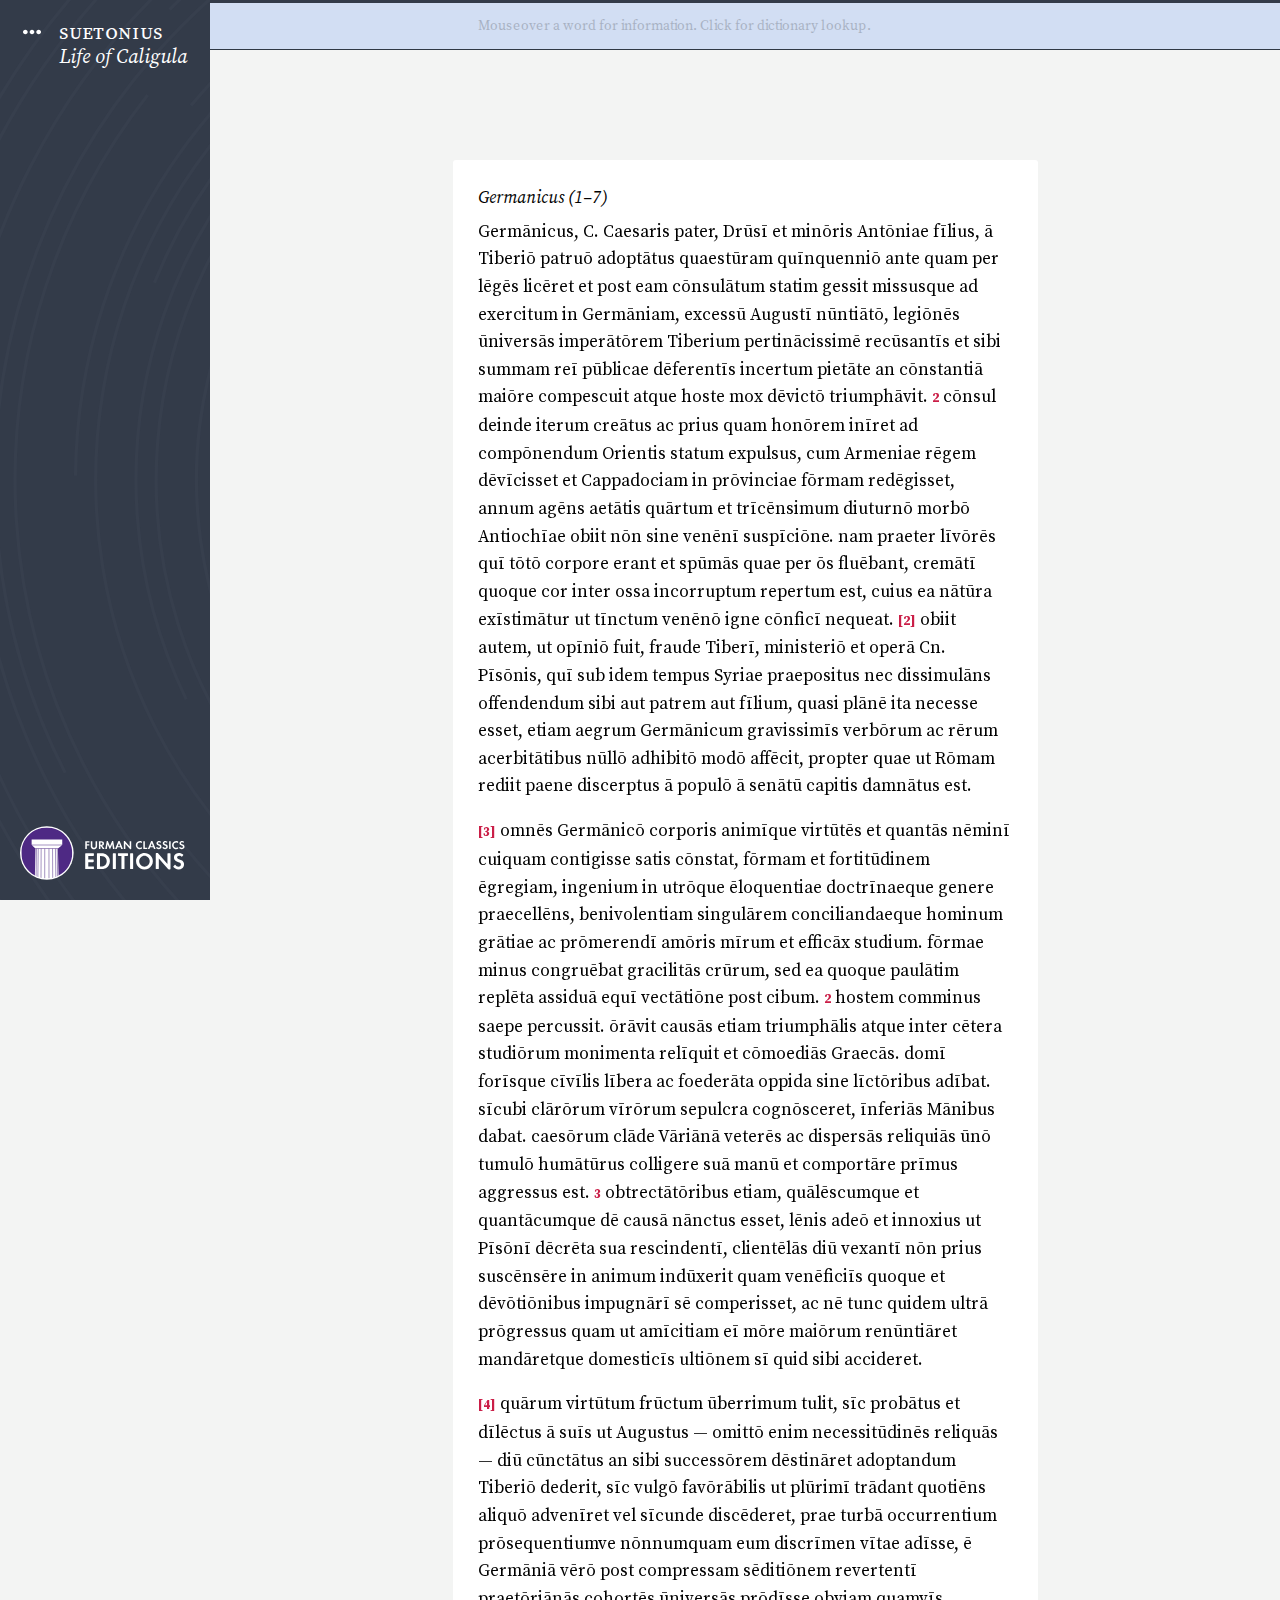
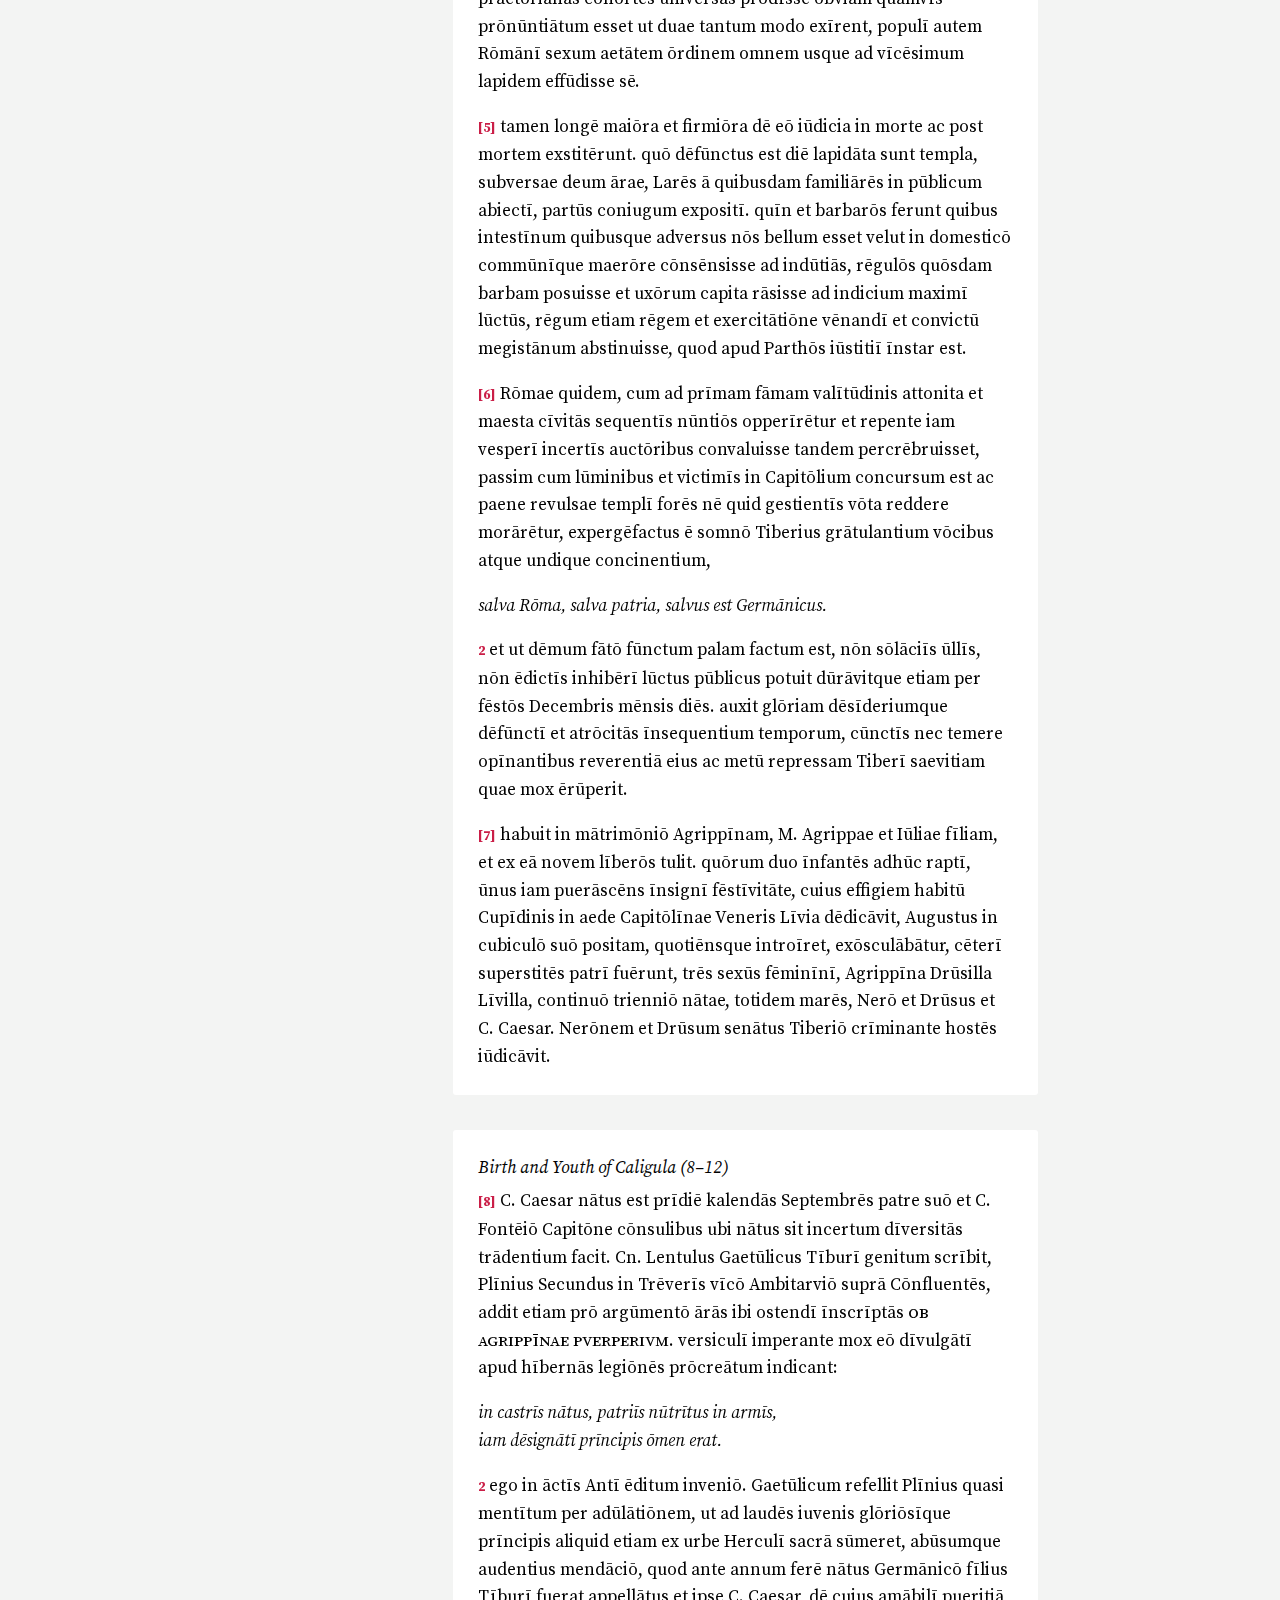
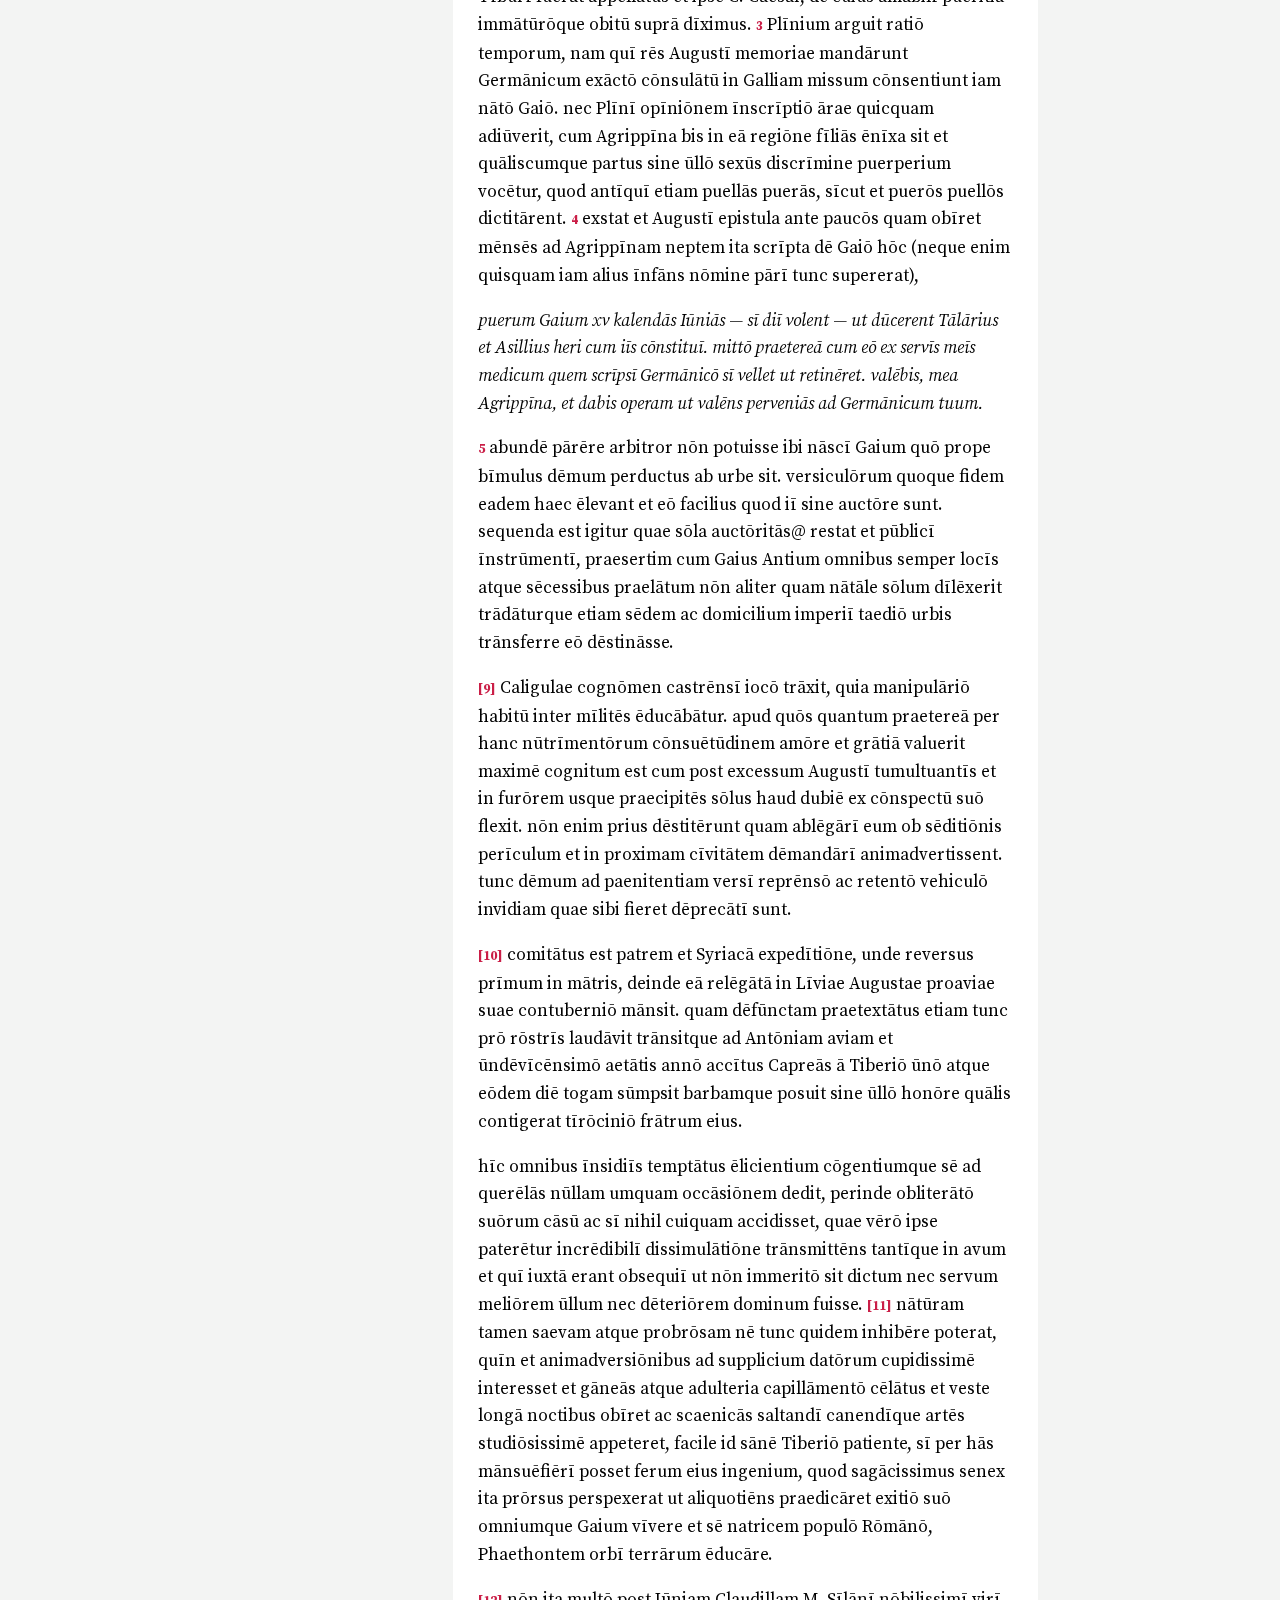
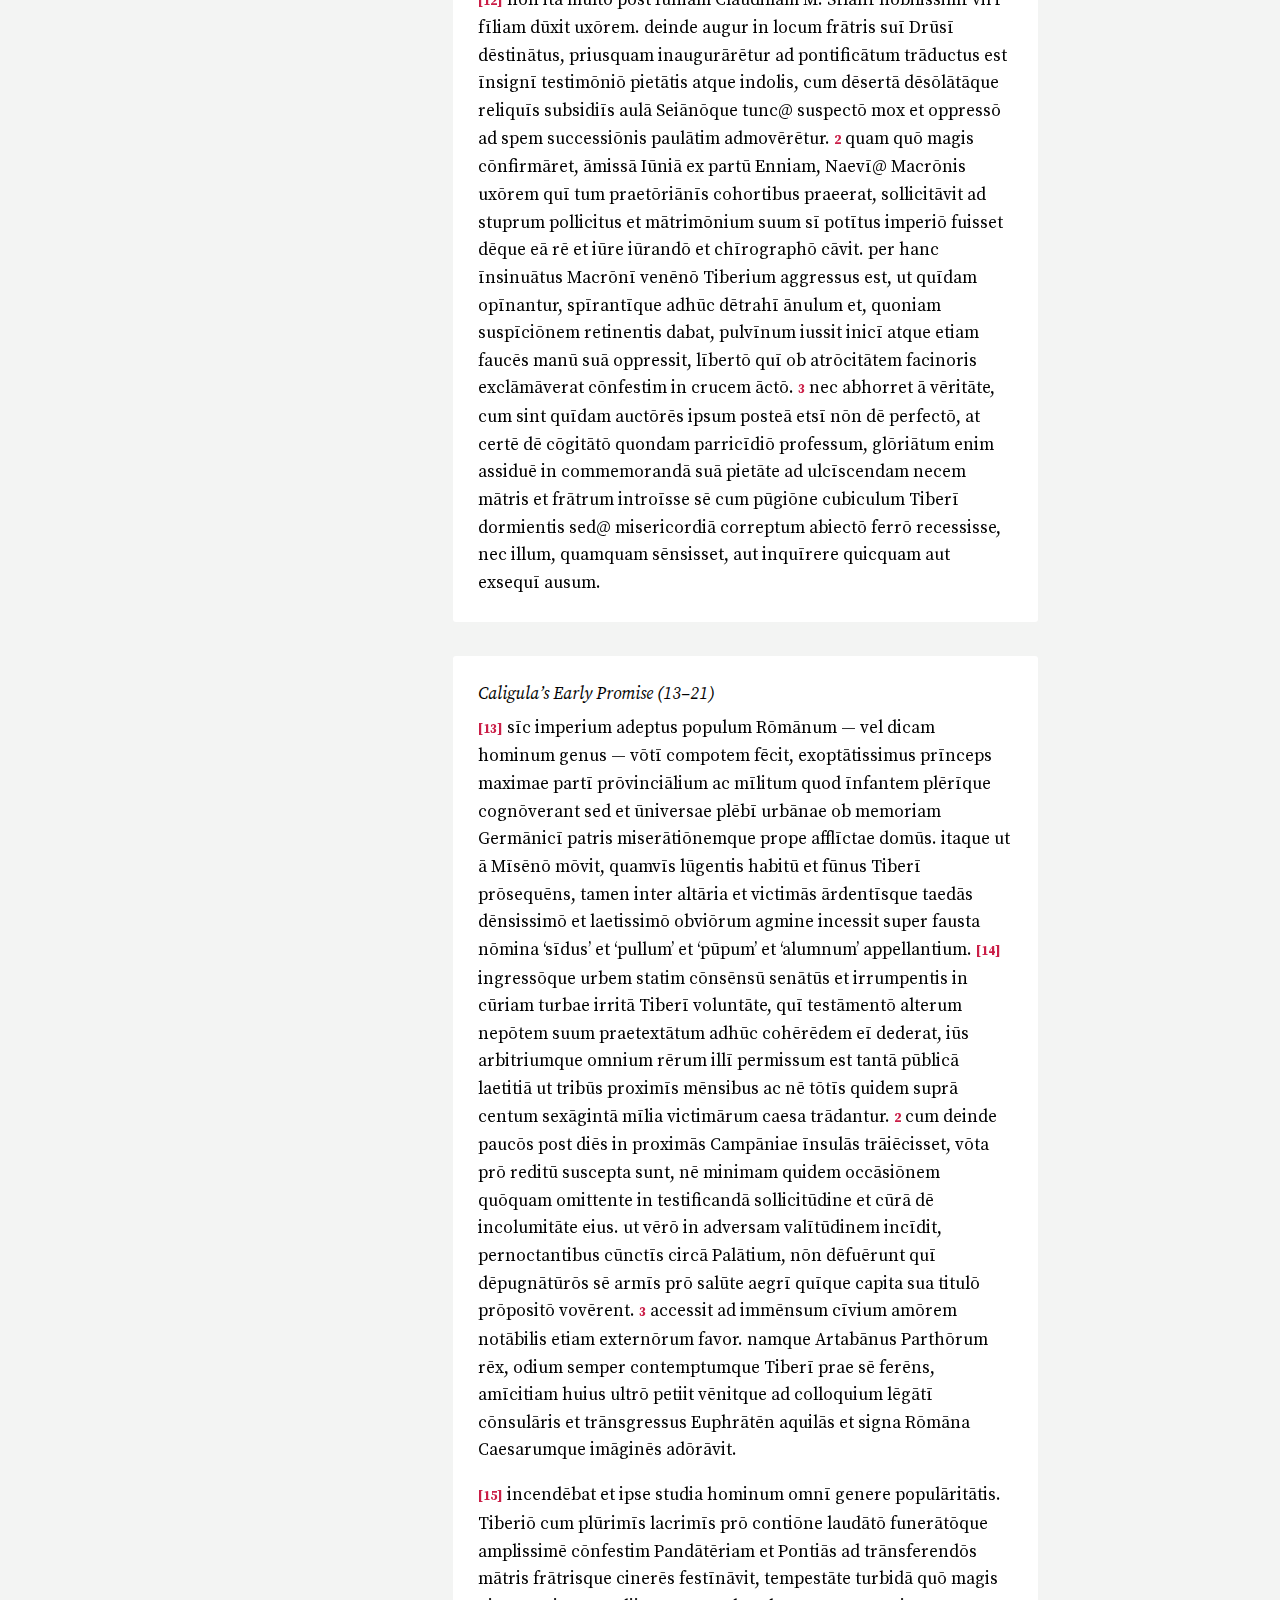
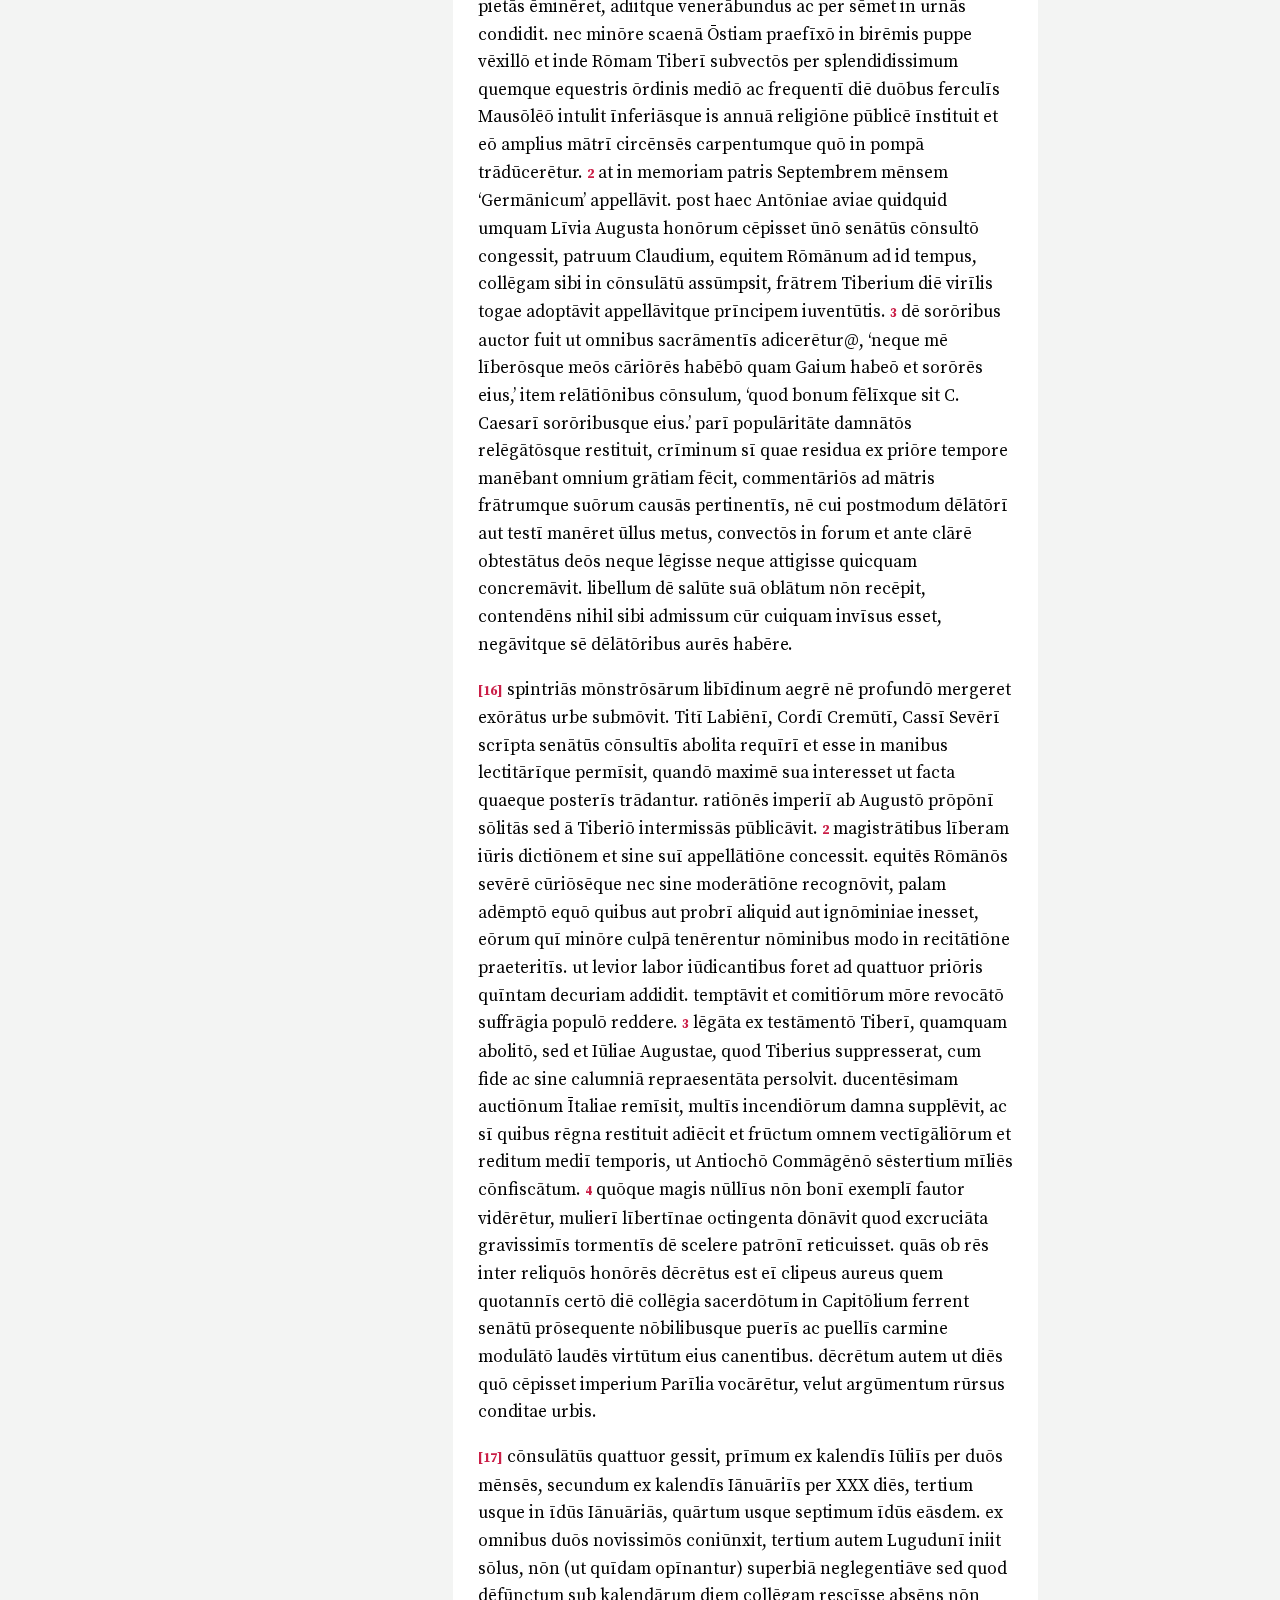
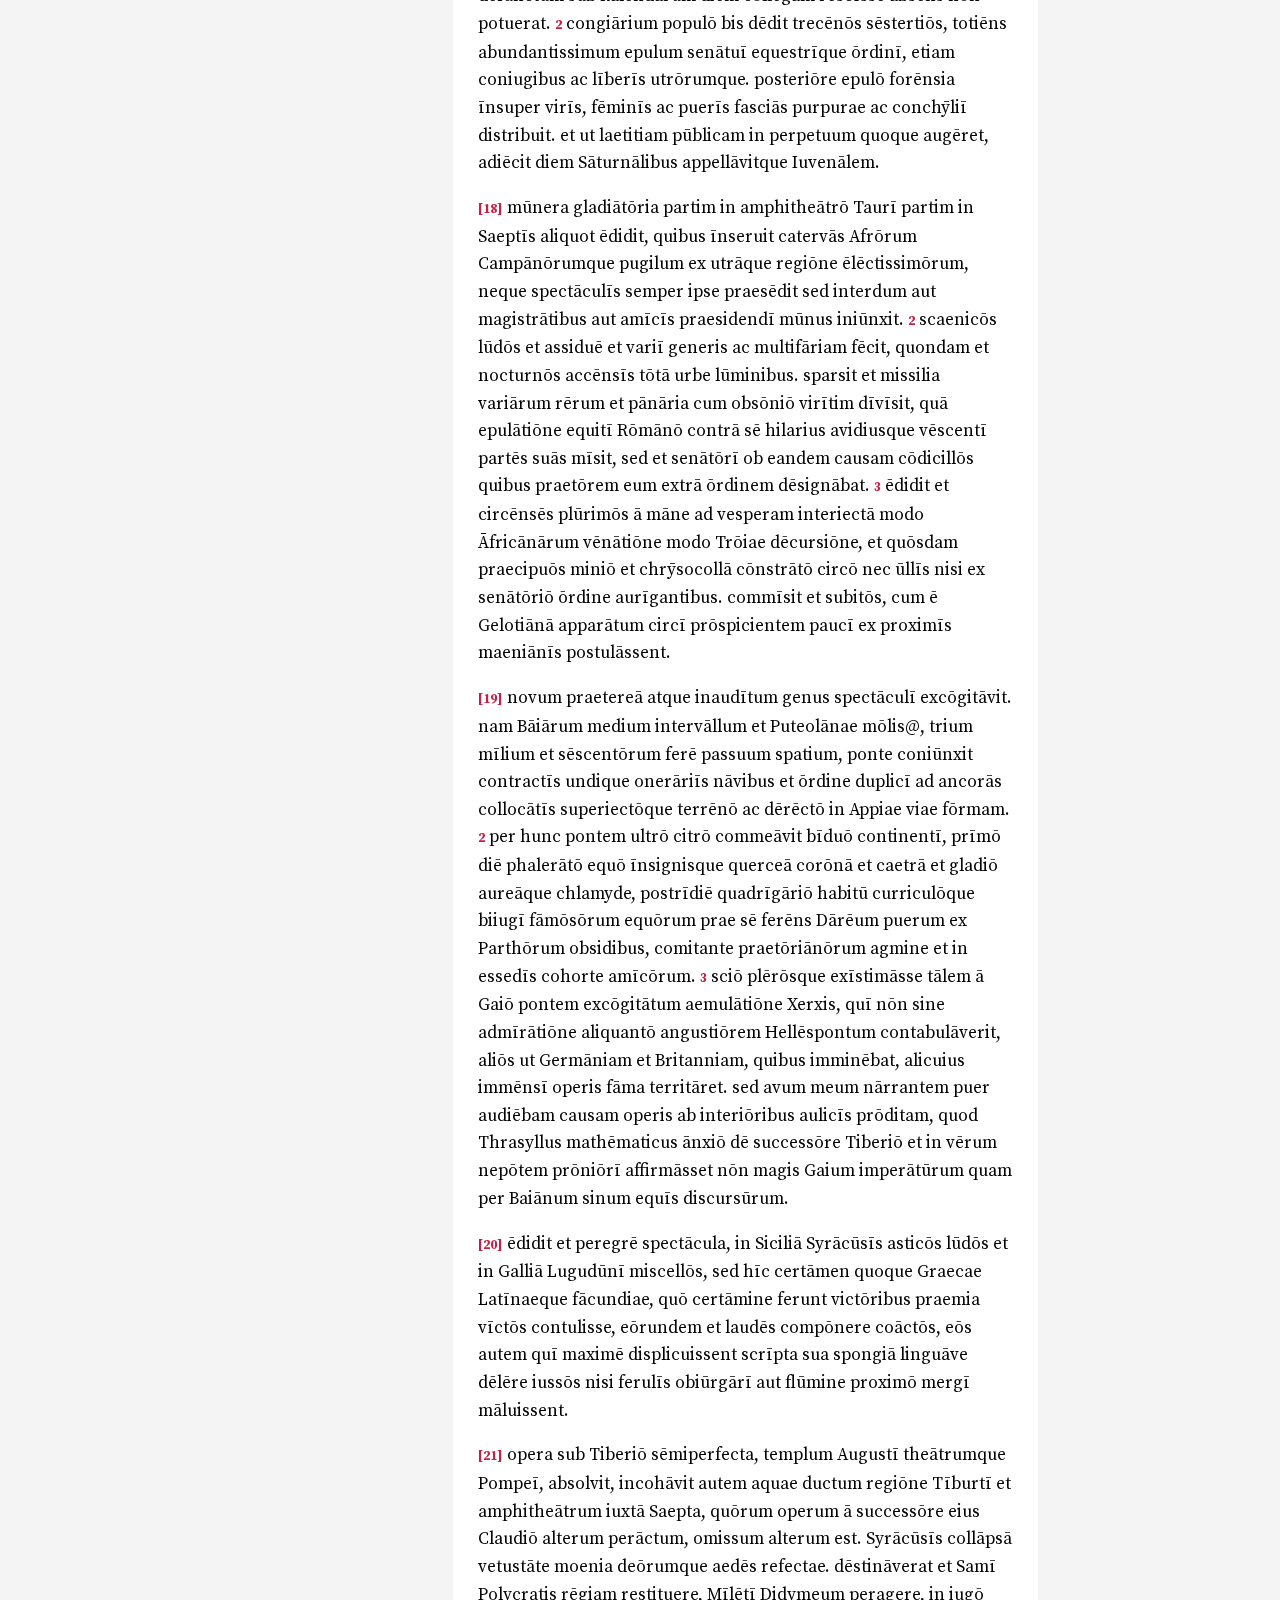
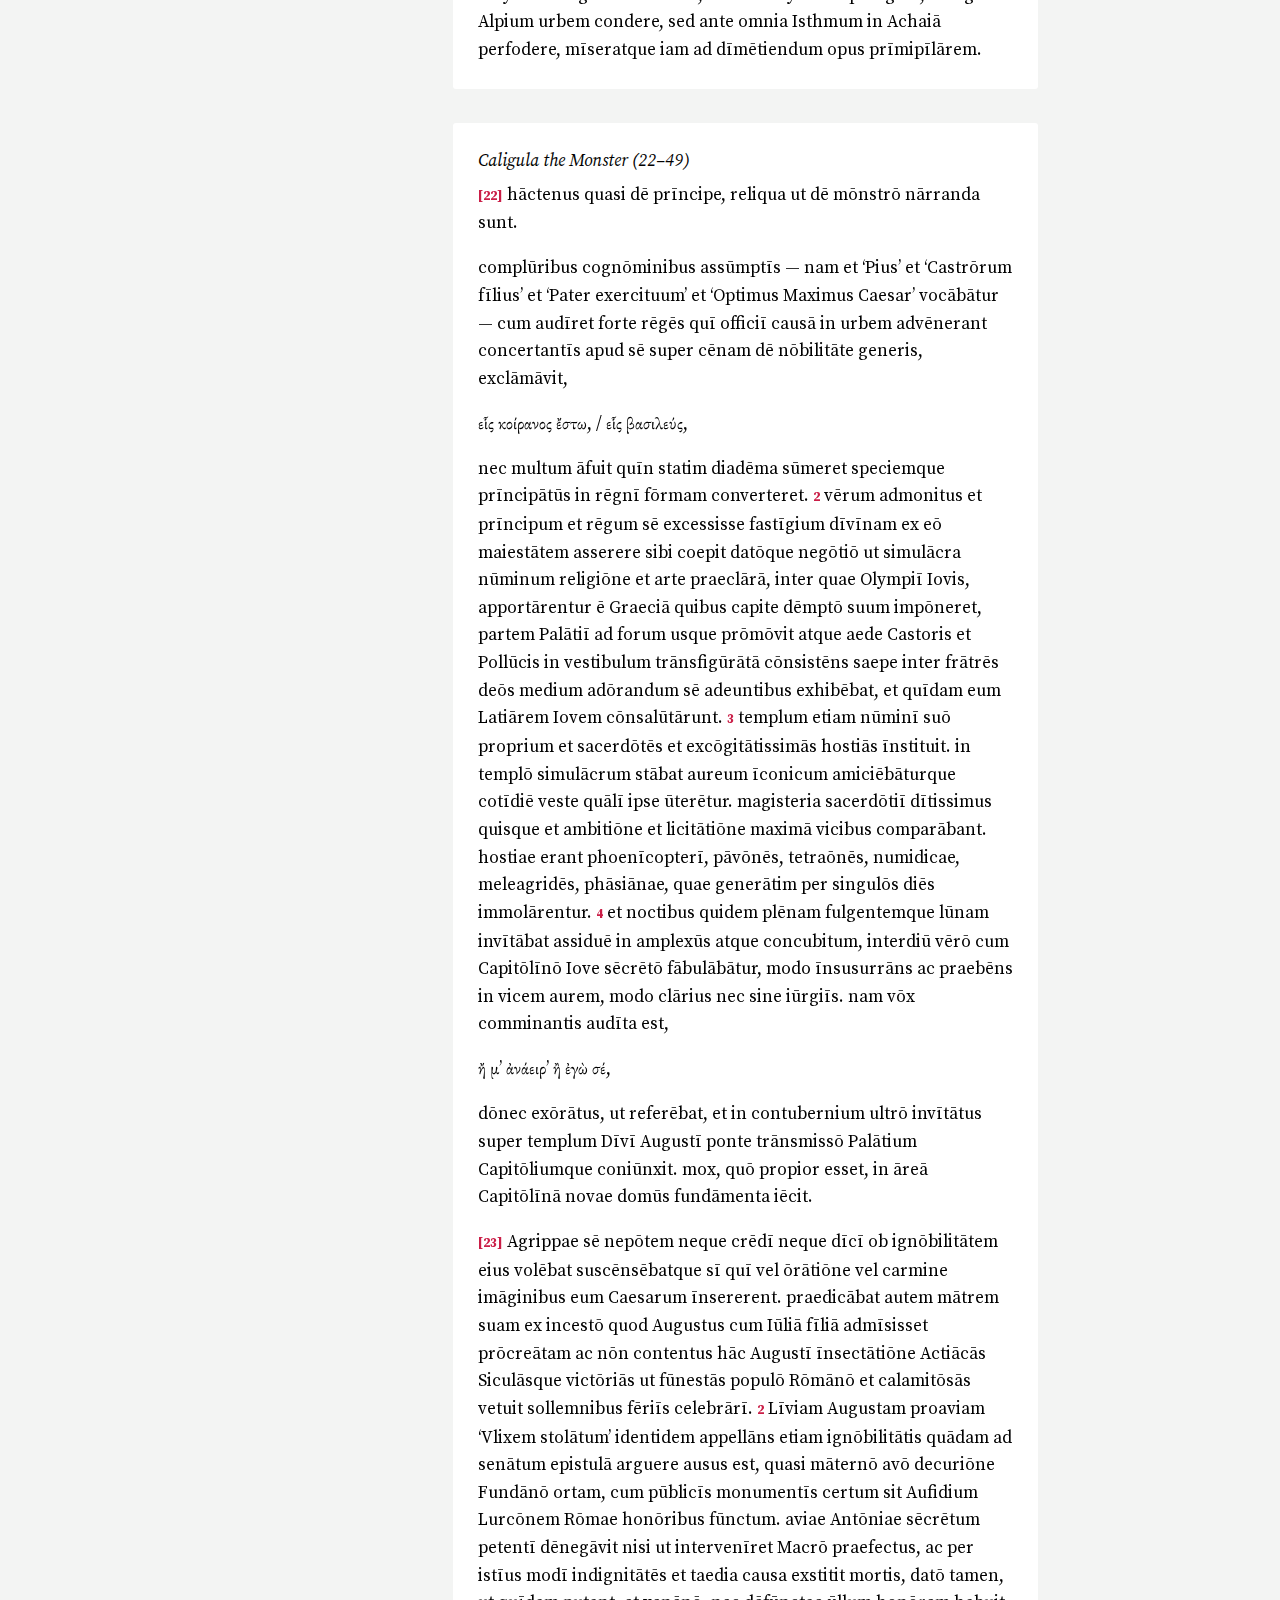
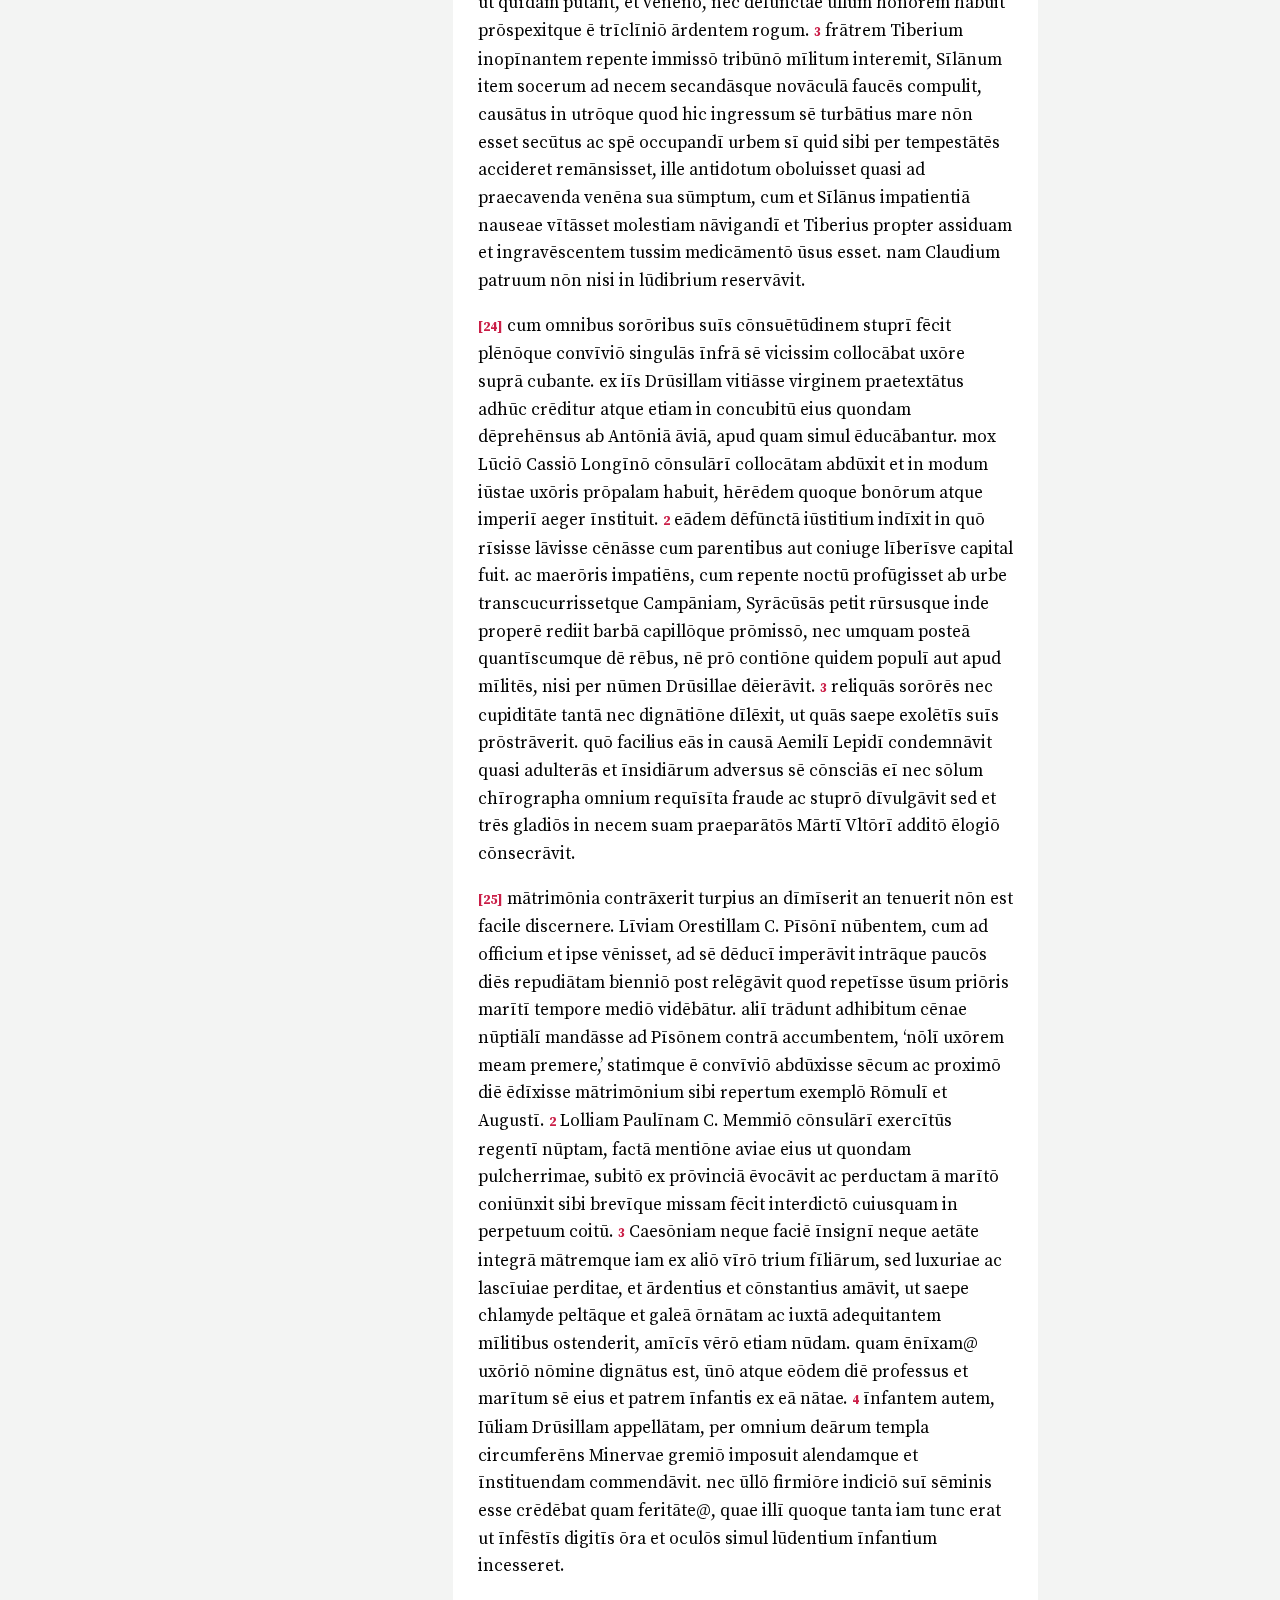
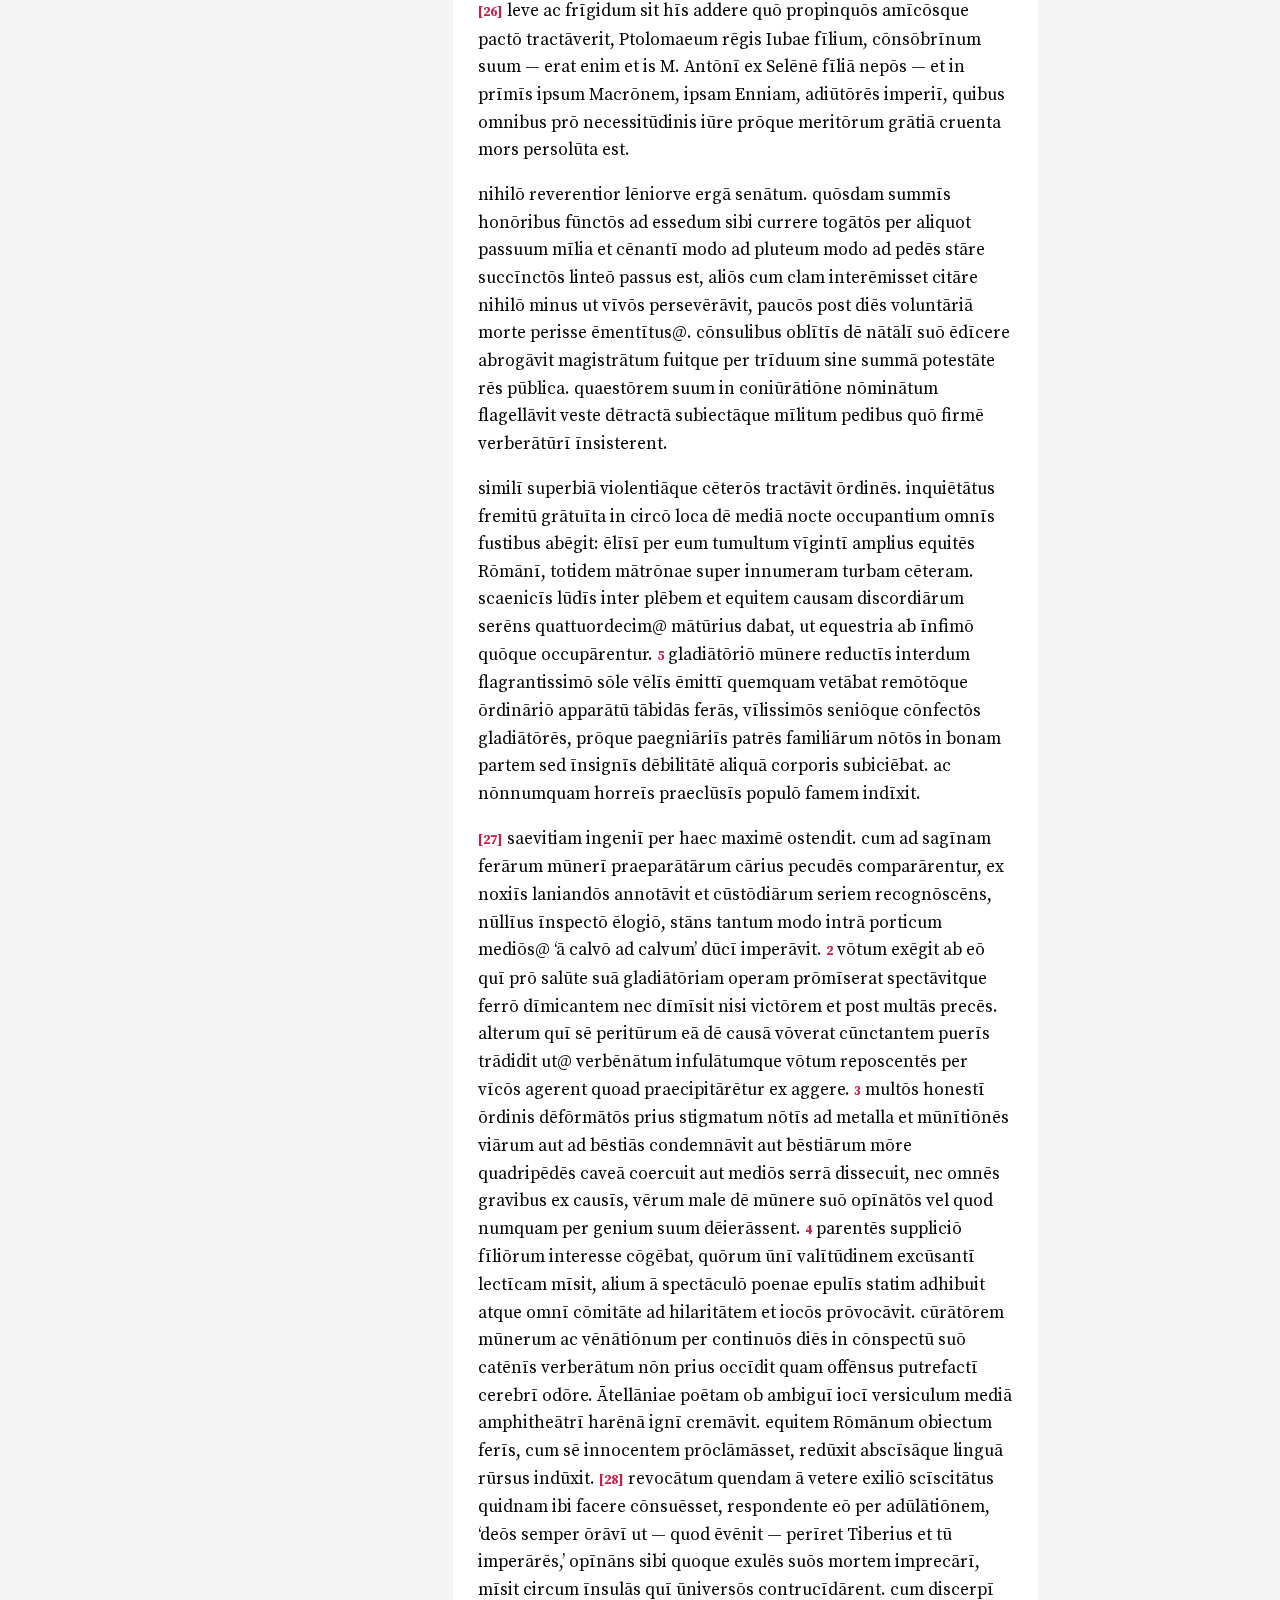
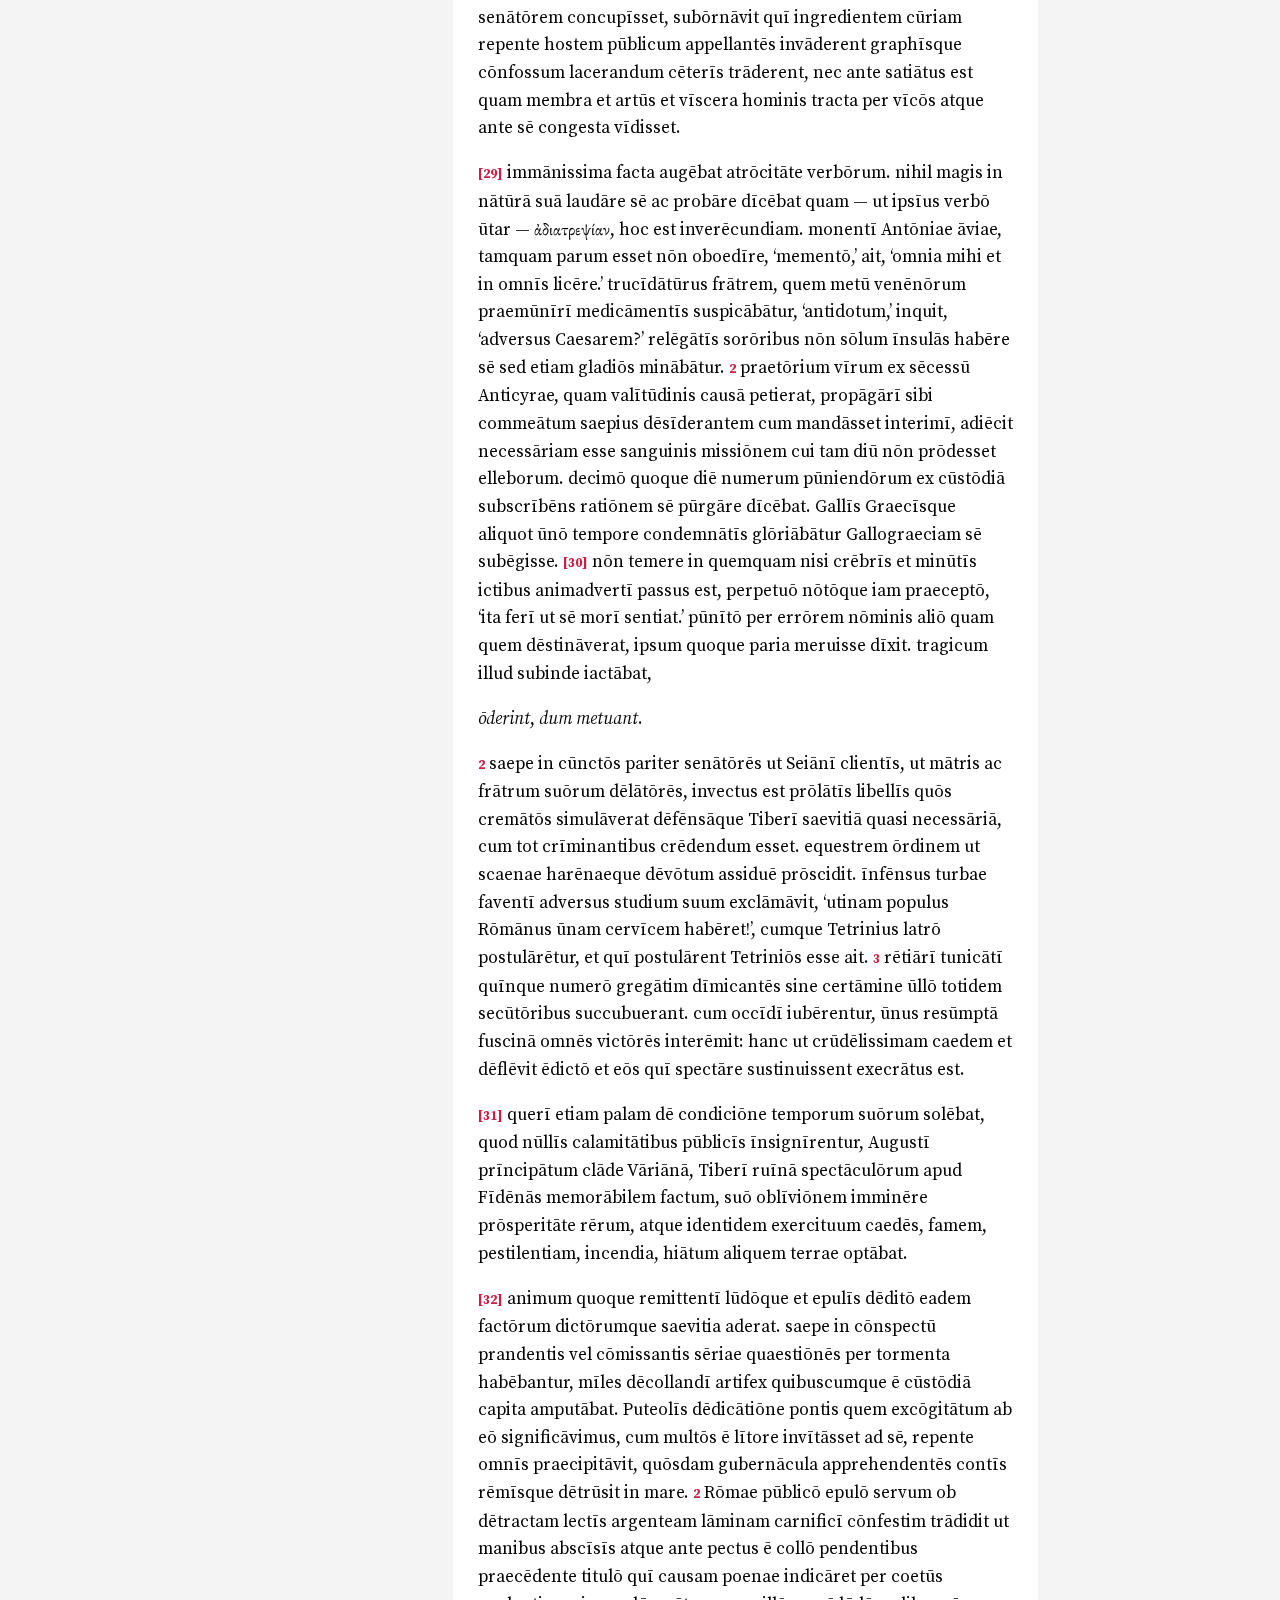
==== working.html @ d068e567 "First round edits to 56-60 complete." ====
<!DOCTYPE html>
<html lang="en">
<head>
	<meta charset="UTF-8">
	<meta name="viewport" content="width=device-width, initial-scale=1.0, shrink-to-fit=no">
	<link rel="stylesheet" href="styles.css">
	<link rel="apple-touch-icon" href="icons/favicon.ico">
	<link rel="icon" type="image/png" sizes="16x16" href="icons/favicon-16x16.png">
	<link rel="icon" type="image/png" sizes="32x32" href="icons/favicon-32x32.png">
	<link rel="apple-touch-icon" sizes="180x180" href="icons/apple-touch-icon.png">
	<title>Suetonius, CALIGULA</title>
</head>

<body>

	<header>
		<nav>
			<input type="checkbox" class="nav__toggle" id="contents_button">
			<label for="contents_button">
				<svg id="menu" style="enable-background:new 0 0 512 512;" version="1.1" viewBox="0 0 512 512" width="64px" xml:space="preserve" xmlns="http://www.w3.org/2000/svg" xmlns:xlink="http://www.w3.org/1999/xlink"><g><path d="M113.7,304C86.2,304,64,282.6,64,256c0-26.5,22.2-48,49.7-48c27.6,0,49.8,21.5,49.8,48C163.5,282.6,141.3,304,113.7,304z"/><path d="M256,304c-27.5,0-49.8-21.4-49.8-48c0-26.5,22.3-48,49.8-48c27.5,0,49.7,21.5,49.7,48C305.7,282.6,283.5,304,256,304z"/><path d="M398.2,304c-27.5,0-49.8-21.4-49.8-48c0-26.5,22.2-48,49.8-48c27.5,0,49.8,21.5,49.8,48C448,282.6,425.8,304,398.2,304z"/></g></svg>
				<svg id="close" style="enable-background:new 0 0 512 512;" version="1.1" viewBox="0 0 512 512" width="64px" xml:space="preserve" xmlns="http://www.w3.org/2000/svg" xmlns:xlink="http://www.w3.org/1999/xlink"><g><path d="M256,33C132.3,33,32,133.3,32,257c0,123.7,100.3,224,224,224c123.7,0,224-100.3,224-224C480,133.3,379.7,33,256,33z    M364.3,332.5c1.5,1.5,2.3,3.5,2.3,5.6c0,2.1-0.8,4.2-2.3,5.6l-21.6,21.7c-1.6,1.6-3.6,2.3-5.6,2.3c-2,0-4.1-0.8-5.6-2.3L256,289.8   l-75.4,75.7c-1.5,1.6-3.6,2.3-5.6,2.3c-2,0-4.1-0.8-5.6-2.3l-21.6-21.7c-1.5-1.5-2.3-3.5-2.3-5.6c0-2.1,0.8-4.2,2.3-5.6l75.7-76   l-75.9-75c-3.1-3.1-3.1-8.2,0-11.3l21.6-21.7c1.5-1.5,3.5-2.3,5.6-2.3c2.1,0,4.1,0.8,5.6,2.3l75.7,74.7l75.7-74.7   c1.5-1.5,3.5-2.3,5.6-2.3c2.1,0,4.1,0.8,5.6,2.3l21.6,21.7c3.1,3.1,3.1,8.2,0,11.3l-75.9,75L364.3,332.5z"/></g></svg>
			</label>
			<hgroup>
				<h1>Suetonius</h1>
				<h2><i>Life of Caligula</i></h2>
					<!-- <span style="color:#ffffff;font-size:13px;">Edited R. Childree</span> -->
			</hgroup>
			<ul class="nav__list">
				<li class="nav__item"><a href="#1" class="nav__link">1</a></li>
				<li class="nav__item"><a href="#2" class="nav__link">2</a></li>
				<li class="nav__item"><a href="#3" class="nav__link">3</a></li>
				<li class="nav__item"><a href="#4" class="nav__link">4</a></li>
				<li class="nav__item"><a href="#5" class="nav__link">5</a></li>
				<li class="nav__item"><a href="#6" class="nav__link">6</a></li>
				<li class="nav__item"><a href="#7" class="nav__link">7</a></li>
				<li class="nav__item"><a href="#8" class="nav__link">8</a></li>
				<li class="nav__item"><a href="#9" class="nav__link">9</a></li>
				<li class="nav__item"><a href="#10" class="nav__link">10</a></li>
				<li class="nav__item"><a href="#11" class="nav__link">11</a></li>
				<li class="nav__item"><a href="#12" class="nav__link">12</a></li>
				<li class="nav__item"><a href="#13" class="nav__link">13</a></li>
				<li class="nav__item"><a href="#14" class="nav__link">14</a></li>
				<li class="nav__item"><a href="#15" class="nav__link">15</a></li>
				<li class="nav__item"><a href="#16" class="nav__link">16</a></li>
				<li class="nav__item"><a href="#17" class="nav__link">17</a></li>
				<li class="nav__item"><a href="#18" class="nav__link">18</a></li>
				<li class="nav__item"><a href="#19" class="nav__link">19</a></li>
				<li class="nav__item"><a href="#20" class="nav__link">20</a></li>
				<li class="nav__item"><a href="#21" class="nav__link">21</a></li>
				<li class="nav__item"><a href="#22" class="nav__link">22</a></li>
				<li class="nav__item"><a href="#23" class="nav__link">23</a></li>
				<li class="nav__item"><a href="#24" class="nav__link">24</a></li>
				<li class="nav__item"><a href="#25" class="nav__link">25</a></li>
				<li class="nav__item"><a href="#26" class="nav__link">26</a></li>
				<li class="nav__item"><a href="#27" class="nav__link">27</a></li>
				<li class="nav__item"><a href="#28" class="nav__link">28</a></li>
				<li class="nav__item"><a href="#29" class="nav__link">29</a></li>
				<li class="nav__item"><a href="#30" class="nav__link">30</a></li>
				<li class="nav__item"><a href="#31" class="nav__link">31</a></li>
				<li class="nav__item"><a href="#32" class="nav__link">32</a></li>
				<li class="nav__item"><a href="#33" class="nav__link">33</a></li>
				<li class="nav__item"><a href="#34" class="nav__link">34</a></li>
				<li class="nav__item"><a href="#35" class="nav__link">35</a></li>
				<li class="nav__item"><a href="#36" class="nav__link">36</a></li>
				<li class="nav__item"><a href="#37" class="nav__link">37</a></li>
				<li class="nav__item"><a href="#38" class="nav__link">38</a></li>
				<li class="nav__item"><a href="#39" class="nav__link">39</a></li>
				<li class="nav__item"><a href="#40" class="nav__link">40</a></li>
				<li class="nav__item"><a href="#41" class="nav__link">41</a></li>
				<li class="nav__item"><a href="#42" class="nav__link">42</a></li>
				<li class="nav__item"><a href="#43" class="nav__link">43</a></li>
				<li class="nav__item"><a href="#44" class="nav__link">44</a></li>
				<li class="nav__item"><a href="#45" class="nav__link">45</a></li>
				<li class="nav__item"><a href="#46" class="nav__link">46</a></li>
				<li class="nav__item"><a href="#47" class="nav__link">47</a></li>
				<li class="nav__item"><a href="#48" class="nav__link">48</a></li>
				<li class="nav__item"><a href="#49" class="nav__link">49</a></li>
				<li class="nav__item"><a href="#50" class="nav__link">50</a></li>
				<li class="nav__item"><a href="#51" class="nav__link">51</a></li>
				<li class="nav__item"><a href="#52" class="nav__link">52</a></li>
				<li class="nav__item"><a href="#53" class="nav__link">53</a></li>
				<li class="nav__item"><a href="#54" class="nav__link">54</a></li>
				<li class="nav__item"><a href="#55" class="nav__link">55</a></li>
				<li class="nav__item"><a href="#56" class="nav__link">56</a></li>
				<li class="nav__item"><a href="#57" class="nav__link">57</a></li>
				<li class="nav__item"><a href="#58" class="nav__link">58</a></li>
				<li class="nav__item"><a href="#59" class="nav__link">59</a></li>
				<li class="nav__item"><a href="#60" class="nav__link">60</a></li>
			</ul>
		</nav>
	
		<object data="images/fu-cl-ed.svg" type="image/svg+xml" alt="Furman Classics Editions logo"></object>
	</header>

	<aside>
		<ul id="info">
			<li id="infobox">Mouseover a word for information. Click for dictionary lookup.</li>
		</ul>
	</aside>

<main id="main">
<section>
<h3>Germanicus (1–7)</h3>
<p>
	<span data-cite="1.1" data-lookup="Germanicus" data-dict="Germānicus –ī m." data-def="Germanicus (name)">Germānicus</span>,
	<span data-cite="1.1" data-lookup="Gaius" data-dict="Gaius –ī m." data-def="Gaius (name)">C</span>.
	<span data-cite="1.1" data-lookup="Caesar" data-dict="Caesar Caesaris m." data-def="Caesar (name)">Caesaris</span>
	<span data-cite="1.1" data-lookup="pater" data-dict="pater patris m." data-def="father; (in pl.) Patricians; Senators">pater</span>,
	<span data-cite="1.1" data-lookup="Drusus" data-dict="Drūsus –ī m." data-def="Drusus">Drūsī</span>
	<span data-cite="1.1" data-lookup="et" data-dict="et" data-def="and">et</span>
	<span data-cite="1.1" data-lookup="parvus" data-dict="parvus –a –um" data-def="small">minōris</span>
	<span data-cite="1.1" data-lookup="Antonia" data-dict="Antōnia –ae f." data-def="Antonia">Antōniae</span>
	<span data-cite="1.1" data-lookup="filius" data-dict="fīlius –ī m." data-def="son">fīlius</span>,
	<span data-cite="1.1" data-lookup="ab" data-dict="ā ab abs" data-def="from, by">ā</span>
	<span data-cite="1.1" data-lookup="Tiberius" data-dict="Tiberius –(i)ī m." data-def="Tiberius">Tiberiō</span>
	<span data-cite="1.1" data-lookup="patruus" data-dict="patruus –ī m." data-def="uncle">patruō</span>
	<span data-cite="1.1" data-lookup="adopto" data-dict="adoptō –āre" data-def="to take by choice, adopt">adoptātus</span>
	<span data-cite="1.1" data-lookup="quaestura" data-dict="quaestūra –ae f." data-def="quaestorship">quaestūram</span>
	<span data-cite="1.1" data-lookup="quinquennium" data-dict="quinquennium –(i)ī n." data-def="a period of five years">quīnquenniō</span>
	<span data-cite="1.1" data-lookup="ante" data-dict="ante" data-def="before, in front of (adv. and prep. + acc.)">ante</span>
	<span data-cite="1.1" data-lookup="quam" data-dict="quam" data-def="than; as, how">quam</span>
	<span data-cite="1.1" data-lookup="per" data-dict="per" data-def="through">per</span>
	<span data-cite="1.1" data-lookup="lex" data-dict="lēx lēgis f." data-def="law">lēgēs</span>
	<span data-cite="1.1" data-lookup="licet" data-dict="licet licēre licuit/licitum est" data-def="it is permitted; (+ subj.) although">licēret</span>
	<span data-cite="1.1" data-lookup="et" data-dict="et" data-def="and">et</span>
	<span data-cite="1.1" data-lookup="post" data-dict="post" data-def="after (adv. and prep. + acc.)">post</span>
	<span data-cite="1.1" data-lookup="is" data-dict="is ea id" data-def="he, she it; that">eam</span>
	<span data-cite="1.1" data-lookup="consulatus" data-dict="cōnsulātus cōnsulātūs m." data-def="consulship">cōnsulātum</span>
	<span data-cite="1.1" data-lookup="statim" data-dict="statim" data-def="immediately">statim</span>
	<span data-cite="1.1" data-lookup="gero" data-dict="gerō gerere gessī gestus" data-def="to bear, manage">gessit</span>
	<span data-cite="1.1" data-lookup="mitto" data-dict="mittō mittere mīsī missus" data-def="to send; release, let go">missusque</span>
	<span data-cite="1.1" data-lookup="ad" data-dict="ad" data-def="to, up to, towards">ad</span>
	<span data-cite="1.1" data-lookup="exercitus" data-dict="exercitus exercitūs m." data-def="army">exercitum</span>
	<span data-cite="1.1" data-lookup="in" data-dict="in" data-def="in, on">in</span>
	<span data-cite="1.1" data-lookup="Germania" data-dict="Germānia –ae f." data-def="Germany">Germāniam</span>,
	<span data-cite="1.1" data-lookup="excessus" data-dict="excessus –ūs m." data-def="departure; death">excessū</span>
	<span data-cite="1.1" data-lookup="Augustus" data-dict="Augustus –ī m." data-def="Augustus">Augustī</span>
	<span data-cite="1.1" data-lookup="nuntio" data-dict="nūntiō nuntiāre nuntiāvī nuntiātus" data-def="to announce">nūntiātō</span>,
	<span data-cite="1.1" data-lookup="legio" data-dict="legiō legiōnis f." data-def="legion">legiōnēs</span>
	<span data-cite="1.1" data-lookup="universus" data-dict="ūniversus –a –um" data-def="entire, all">ūniversās</span>
	<span data-cite="1.1" data-lookup="imperator" data-dict="imperātor imperātōris m." data-def="commander">imperātōrem</span>
	<span data-cite="1.1" data-lookup="Tiberius" data-dict="Tiberius –(i)ī m." data-def="Tiberius">Tiberium</span>
	<span data-cite="1.1" data-lookup="pertinax" data-dict="pertināx –ācis" data-def="persevering, stubborn">pertinācissimē</span>
	<span data-cite="1.1" data-lookup="recuso" data-dict="recūsō recūsāre recūsāvī recūsātus" data-def="to refuse">recūsantīs</span>
	<span data-cite="1.1" data-lookup="et" data-dict="et" data-def="and">et</span>
	<span data-cite="1.1" data-lookup="sui" data-dict="— suī sibi sē sē" data-def="himself, herself, itself (reflexive)">sibi</span>
	<span data-cite="1.1" data-lookup="summa" data-dict="summa –ae f." data-def="peak, sum">summam</span>
	<span data-cite="1.1" data-lookup="res" data-dict="rēs reī f." data-def="matter, affair, thing">reī</span>
	<span data-cite="1.1" data-lookup="publicus" data-dict="pūblicus –a –um" data-def="public, belonging to the people">pūblicae</span>
	<span data-cite="1.1" data-lookup="defero" data-dict="dēferō dēferre dētulī dēlātus" data-def="to carry away; report, confer">dēferentīs</span>
	<span data-cite="1.1" data-lookup="incertum" data-dict="incertum –ī n." data-def="an uncertainty">incertum</span>
	<span data-cite="1.1" data-lookup="pietas" data-dict="pietās pietātis f." data-def="devotion">pietāte</span>
	<span data-cite="1.1" data-lookup="an" data-dict="an" data-def="or, whether, if">an</span>
	<span data-cite="1.1" data-lookup="constantia" data-dict="cōnstantia –ae f." data-def="firmness, perseverance">cōnstantiā</span>
	<span data-cite="1.1" data-lookup="magnus" data-dict="māgnus –a –um" data-def="great">maiōre</span>
	<span data-cite="1.1" data-lookup="compesco" data-dict="compescō –pescere –pescuī —" data-def="to restrain, hold back">compescuit</span>
	<span data-cite="1.1" data-lookup="atque" data-dict="atque or ac" data-def="and, also">atque</span>
	<span data-cite="1.1" data-lookup="hostis" data-dict="hostis hostis m." data-def="(public) enemy">hoste</span>
	<span data-cite="1.1" data-lookup="mox" data-dict="mox" data-def="soon; then">mox</span>
	<span data-cite="1.1" data-lookup="devinco" data-dict="dēvincō –ere –vīcī –victus" data-def="to conquer completely">dēvictō</span>
	<span data-cite="1.1" data-lookup="triumpho" data-dict="triumphō triumphāre triumphāvī triumphātus" data-def="to triumph">triumphāvit</span>.
<b>2</b>
	<span data-cite="1.2" data-lookup="consul" data-dict="cōnsul cōnsulis m." data-def="consul">cōnsul</span>
	<span data-cite="1.2" data-lookup="deinde" data-dict="deinde or dein" data-def="then, next">deinde</span>
	<span data-cite="1.2" data-lookup="iterum" data-dict="iterum" data-def="again">iterum</span>
	<span data-cite="1.2" data-lookup="creo" data-dict="creō creāre creāvī creātus" data-def="to create, produce">creātus</span>
	<span data-cite="1.2" data-lookup="atque" data-dict="atque or ac" data-def="and, also">ac</span>
	<span data-cite="1.2" data-lookup="priusquam" data-dict="priusquam" data-def="before">prius</span>
	<span data-cite="1.2" data-lookup="$" data-dict="$" data-def="$">quam</span>
	<span data-cite="1.2" data-lookup="honor" data-dict="honor or honos honōris m." data-def="honor; office">honōrem</span>
	<span data-cite="1.2" data-lookup="ineo" data-dict="ineō inīre iniī/inīvī initus" data-def="to enter">inīret</span>
	<span data-cite="1.2" data-lookup="ad" data-dict="ad" data-def="to, up to, towards">ad</span>
	<span data-cite="1.2" data-lookup="compono" data-dict="compōnō compōnere composuī compōsitus" data-def="to build, arrange, bury, calm down">compōnendum</span>
	<span data-cite="1.2" data-lookup="Oriens" data-dict="Oriēns –entis m." data-def="the east; the rising sun">Orientis</span>
	<span data-cite="1.2" data-lookup="status" data-dict="status statūs m." data-def="position">statum</span>
	<span data-cite="1.2" data-lookup="expello" data-dict="expellō expellere expulī expulsus" data-def="to propel, drive out, expel">expulsus</span>,
	<span data-cite="1.2" data-lookup="cum" data-dict="cum" data-def="when; since; although">cum</span>
	<span data-cite="1.2" data-lookup="Armenia" data-dict="Armenia –ae" data-def="Armenia, a country of Asia">Armeniae</span>
	<span data-cite="1.2" data-lookup="rex" data-dict="rēx rēgis m." data-def="king">rēgem</span>
	<span data-cite="1.2" data-lookup="devinco" data-dict="dēvincō –ere –vīcī –victus" data-def="to conquer completely">dēvīcisset</span>
	<span data-cite="1.2" data-lookup="$" data-dict="$" data-def="$">et</span>
	<span data-cite="1.2" data-lookup="Cappadocia" data-dict="Cappadocia –ae f." data-def="Cappadocia">Cappadociam</span>
	<span data-cite="1.2" data-lookup="in" data-dict="in" data-def="in, on">in</span>
	<span data-cite="1.2" data-lookup="provincia" data-dict="prōvincia –ae f." data-def="province">prōvinciae</span>
	<span data-cite="1.2" data-lookup="forma" data-dict="fōrma –ae f." data-def="shape; beauty">fōrmam</span>
	<span data-cite="1.2" data-lookup="redigo" data-dict="redigō redigere redēgī redāctum" data-def="to drive back">redēgisset</span>,
	<span data-cite="1.2" data-lookup="annus" data-dict="annus –ī m." data-def="year">annum</span>
	<span data-cite="1.2" data-lookup="ago" data-dict="agō agere ēgī āctus" data-def="to drive, do, act, concern oneself with">agēns</span>
	<span data-cite="1.2" data-lookup="aetas" data-dict="aetās aetātis f." data-def="age">aetātis</span>
	<span data-cite="1.2" data-lookup="quattuor" data-dict="quattuor; quārtus –a –um" data-def="4; 4th">quārtum</span>
	<span data-cite="1.2" data-lookup="et" data-dict="et" data-def="and">et</span>
	<span data-cite="1.2" data-lookup="triginta" data-dict="trīgintā; trīcēsimus or trīcēnsimus –a –um" data-def="30; 30th">trīcēnsimum</span>
	<span data-cite="1.2" data-lookup="diuturnus" data-dict="diūturnus –a –um" data-def="long–lasting">diuturnō</span>
	<span data-cite="1.2" data-lookup="morbus" data-dict="morbus –ī m." data-def="sickness, disease">morbō</span>
	<span data-cite="1.2" data-lookup="Antiochia" data-dict="Antiochīa –ae f." data-def="Antioch (place)">Antiochīae</span>
	<span data-cite="1.2" data-lookup="obeo" data-dict="obeō obīre obiī/obīvī obitum" data-def="to go to, visit, survey">obiit</span>
	<span data-cite="1.2" data-lookup="non" data-dict="nōn" data-def="not">nōn</span>
	<span data-cite="1.2" data-lookup="sine" data-dict="sine" data-def="without (+ abl.)">sine</span>
	<span data-cite="1.2" data-lookup="venenum" data-dict="venēnum venēnī n." data-def="poison">venēnī</span>
	<span data-cite="1.2" data-lookup="suspicio" data-dict="suspīciō suspiciōnis f." data-def="mistrust">suspīciōne</span>.
	<span data-cite="1.2" data-lookup="nam" data-dict="nam" data-def="for">nam</span>
	<span data-cite="1.2" data-lookup="praeter" data-dict="praeter" data-def="so as to pass by, past; beyond; except">praeter</span>
	<span data-cite="1.2" data-lookup="livor" data-dict="līvor –ōris m." data-def="bruising; envy">līvōrēs</span>
	<span data-cite="1.2" data-lookup="qui" data-dict="quī quae quod" data-def="who, which">quī</span>
	<span data-cite="1.2" data-lookup="totus" data-dict="tōtus –a –um" data-def="whole">tōtō</span>
	<span data-cite="1.2" data-lookup="corpus" data-dict="corpus corporis n." data-def="body">corpore</span>
	<span data-cite="1.2" data-lookup="sum" data-dict="sum esse fuī futūrus" data-def="to be">erant</span>
	<span data-cite="1.2" data-lookup="et" data-dict="et" data-def="and">et</span>
	<span data-cite="1.2" data-lookup="spuma" data-dict="spūma –ae f." data-def="froth">spūmās</span>
	<span data-cite="1.2" data-lookup="qui" data-dict="quī quae quod" data-def="who, which">quae</span>
	<span data-cite="1.2" data-lookup="per" data-dict="per" data-def="through">per</span>
	<span data-cite="1.2" data-lookup="os" data-dict="ōs ōris n." data-def="mouth, face">ōs</span>
	<span data-cite="1.2" data-lookup="fluo" data-dict="fluō fluere flūxī fluxus" data-def="to flow">fluēbant</span>,
	<span data-cite="1.2" data-lookup="cremo" data-dict="cremō cremāre cremāvī cremātus" data-def="to burn">cremātī</span>
	<span data-cite="1.2" data-lookup="quoque" data-dict="quoque" data-def="also">quoque</span>
	<span data-cite="1.2" data-lookup="cor" data-dict="cor cordis n." data-def="heart">cor</span>
	<span data-cite="1.2" data-lookup="inter" data-dict="inter" data-def="between, among; during">inter</span>
	<span data-cite="1.2" data-lookup="os" data-dict="os ossis n." data-def="bone">ossa</span>
	<span data-cite="1.2" data-lookup="incorruptus" data-dict="incorruptus –a –um" data-def="unspoiled, uninjured">incorruptum</span>
	<span data-cite="1.2" data-lookup="reperio" data-dict="reperiō reperīre repperī repertus" data-def="to find out">repertum</span>
	<span data-cite="1.2" data-lookup="sum" data-dict="sum esse fuī futūrus" data-def="to be">est</span>,
	<span data-cite="1.2" data-lookup="qui" data-dict="quī quae quod" data-def="who, which">cuius</span>
	<span data-cite="1.2" data-lookup="is" data-dict="is ea id" data-def="he, she it; that">ea</span>
	<span data-cite="1.2" data-lookup="natura" data-dict="nātūra –ae f." data-def="nature">nātūra</span>
	<span data-cite="1.2" data-lookup="existimo" data-dict="exīstimō exīstimāre exīstimāvī exīstimātus" data-def="to think, believe">exīstimātur</span>
	<span data-cite="1.2" data-lookup="ut" data-dict="ut (utī)" data-def="so that; as, when; that">ut</span>
	<span data-cite="1.2" data-lookup="tingo" data-dict="tingō tingere tinxī tinctum" data-def="to wet, moisten; dye, color">tīnctum</span>
	<span data-cite="1.2" data-lookup="venenum" data-dict="venēnum venēnī n." data-def="poison">venēnō</span>
	<span data-cite="1.2" data-lookup="ignis" data-dict="ignis ignis m." data-def="fire">igne</span>
	<span data-cite="1.2" data-lookup="conficio" data-dict="cōnficiō cōnficere cōnfēcī cōnfectus" data-def="to complete; destroy">cōnficī</span>
	<span data-cite="1.2" data-lookup="nequeo" data-dict="nequeō nequīre nequiī/nequīvī nequitum" data-def="to be unable">nequeat</span>.
<b id="2">[2]</b>
	<span data-cite="2.1" data-lookup="obeo" data-dict="obeō obīre obiī/obīvī obitum" data-def="to go to, visit, survey">obiit</span>
	<span data-cite="2.1" data-lookup="autem" data-dict="autem" data-def="however; moreover">autem</span>,
	<span data-cite="2.1" data-lookup="ut" data-dict="ut (utī)" data-def="so that; as, when; that">ut</span>
	<span data-cite="2.1" data-lookup="opinio" data-dict="opīniō opīniōnis f." data-def="opinion">opīniō</span>
	<span data-cite="2.1" data-lookup="sum" data-dict="sum esse fuī futūrus" data-def="to be">fuit</span>,
	<span data-cite="2.1" data-lookup="fraus" data-dict="fraus fraudis f." data-def="fraud">fraude</span>
	<span data-cite="2.1" data-lookup="Tiberius" data-dict="Tiberius –(i)ī m." data-def="Tiberius">Tiberī</span>,
	<span data-cite="2.1" data-lookup="ministerium" data-dict="ministerium –ī n." data-def="service, ministry">ministeriō</span>
	<span data-cite="2.1" data-lookup="et" data-dict="et" data-def="and">et</span>
	<span data-cite="2.1" data-lookup="opera" data-dict="opera –ae f." data-def="work">operā</span>
	<span data-cite="2.1" data-lookup="Cn" data-dict="Cn. = Gnaeus –ī m." data-def="abbrevation for the praenomen Gnaeus (Cnaeus)">Cn</span>.
	<span data-cite="2.1" data-lookup="Piso" data-dict="Pīsō –onis m." data-def="Piso">Pīsōnis</span>,
	<span data-cite="2.1" data-lookup="qui" data-dict="quī quae quod" data-def="who, which">quī</span>
	<span data-cite="2.1" data-lookup="sub" data-dict="sub" data-def="under">sub</span>
	<span data-cite="2.1" data-lookup="idem" data-dict="īdem eadem idem" data-def="same">idem</span>
	<span data-cite="2.1" data-lookup="tempus" data-dict="tempus temporis n." data-def="time">tempus</span>
	<span data-cite="2.1" data-lookup="Syria" data-dict="Syria –ae f." data-def="Syria">Syriae</span>
	<span data-cite="2.1" data-lookup="praepono" data-dict="praepōnō praepōnere praeposuī praepositus" data-def="to place before, put in charge of">praepositus</span>
	<span data-cite="2.1" data-lookup="nec" data-dict="nec" data-def="and not">nec</span>
	<span data-cite="2.1" data-lookup="dissimulo" data-dict="dissimulō dissimulāre dissimulāvī dissimulātus" data-def="to conceal, dissemble">dissimulāns</span>
	<span data-cite="2.1" data-lookup="offendo" data-dict="offendō offendere offendī offēnsus" data-def="to strike, knock against">offendendum</span>
	<span data-cite="2.1" data-lookup="sui" data-dict="— suī sibi sē sē" data-def="himself, herself, itself (reflexive)">sibi</span>
	<span data-cite="2.1" data-lookup="aut" data-dict="aut; aut…aut" data-def="or, either...or">aut</span>
	<span data-cite="2.1" data-lookup="pater" data-dict="pater patris m." data-def="father; (in pl.) Patricians; Senators">patrem</span>
	<span data-cite="2.1" data-lookup="aut" data-dict="aut; aut…aut" data-def="or, either...or">aut</span>
	<span data-cite="2.1" data-lookup="filius" data-dict="fīlius –ī m." data-def="son">fīlium</span>,
	<span data-cite="2.1" data-lookup="quasi" data-dict="quasi" data-def="as if">quasi</span>
	<span data-cite="2.1" data-lookup="plane" data-dict="plānē" data-def="clearly">plānē</span>
	<span data-cite="2.1" data-lookup="ita" data-dict="ita" data-def="thus, so">ita</span>
	<span data-cite="2.1" data-lookup="necesse" data-dict="necesse" data-def="necessary (indeclinable)">necesse</span>
	<span data-cite="2.1" data-lookup="sum" data-dict="sum esse fuī futūrus" data-def="to be">esset</span>,
	<span data-cite="2.1" data-lookup="etiam" data-dict="etiam" data-def="also">etiam</span>
	<span data-cite="2.1" data-lookup="aeger" data-dict="aeger aegra aegrum" data-def="sick">aegrum</span>
	<span data-cite="2.1" data-lookup="Germanicus" data-dict="Germānicus –ī m." data-def="Germanicus (name)">Germānicum</span>
	<span data-cite="2.1" data-lookup="gravis" data-dict="gravis grave" data-def="heavy">gravissimīs</span>
	<span data-cite="2.1" data-lookup="verbum" data-dict="verbum verbī n." data-def="word">verbōrum</span>
	<span data-cite="2.1" data-lookup="atque" data-dict="atque or ac" data-def="and, also">ac</span>
	<span data-cite="2.1" data-lookup="res" data-dict="rēs reī f." data-def="matter, affair, thing">rērum</span>
	<span data-cite="2.1" data-lookup="acerbitas" data-dict="acerbitās –ātis f." data-def="bitterness, harshness, sourness">acerbitātibus</span>
	<span data-cite="2.1" data-lookup="nullus" data-dict="nūllus –a –um" data-def="not any, no">nūllō</span>
	<span data-cite="2.1" data-lookup="adhibeo" data-dict="adhibeō adhibēre adhibuī adhibitus" data-def="to apply">adhibitō</span>
	<span data-cite="2.1" data-lookup="modus" data-dict="modus –ī m." data-def="measure; manner">modō</span>
	<span data-cite="2.1" data-lookup="afficio" data-dict="afficiō afficere affēcī affectus" data-def="to affect, visit with">affēcit</span>,
	<span data-cite="2.1" data-lookup="propter" data-dict="propter" data-def="because of">propter</span>
	<span data-cite="2.1" data-lookup="qui" data-dict="quī quae quod" data-def="who, which">quae</span>
	<span data-cite="2.1" data-lookup="ut" data-dict="ut (utī)" data-def="so that; as, when; that">ut</span>
	<span data-cite="2.1" data-lookup="Roma" data-dict="Rōma –ae f." data-def="Rome">Rōmam</span>
	<span data-cite="2.1" data-lookup="redeo" data-dict="redeō redīre rediī reditum" data-def="to go back">rediit</span>
	<span data-cite="2.1" data-lookup="paene" data-dict="paene" data-def="almost">paene</span>
	<span data-cite="2.1" data-lookup="discerpo" data-dict="discerpō –ere –cerpsī –cerptus" data-def="to pluck asunder">discerptus</span>
	<span data-cite="2.1" data-lookup="ab" data-dict="ā ab abs" data-def="from, by">ā</span>
	<span data-cite="2.1" data-lookup="populus" data-dict="populus –ī m." data-def="people">populō</span>
	<span data-cite="2.1" data-lookup="ab" data-dict="ā ab abs" data-def="from, by">ā</span>
	<span data-cite="2.1" data-lookup="senatus" data-dict="senātus senātūs m." data-def="senate">senātū</span>
	<span data-cite="2.1" data-lookup="caput" data-dict="caput capitis n." data-def="head, one’s life; capital punishment">capitis</span>
	<span data-cite="2.1" data-lookup="damno" data-dict="damnō damnāre damnāvī damnātus" data-def="to condemn">damnātus</span>
	<span data-cite="2.1" data-lookup="sum" data-dict="sum esse fuī futūrus" data-def="to be">est</span>.
</p>
<p>
<b id="3">[3]</b>
	<span data-cite="3.1" data-lookup="omnis" data-dict="omnis omne" data-def="every; all">omnēs</span>
	<span data-cite="3.1" data-lookup="Germanicus" data-dict="Germānicus –ī m." data-def="Germanicus (name)">Germānicō</span>
	<span data-cite="3.1" data-lookup="corpus" data-dict="corpus corporis n." data-def="body">corporis</span>
	<span data-cite="3.1" data-lookup="animus" data-dict="animus –ī m." data-def="spirit, mind">animīque</span>
	<span data-cite="3.1" data-lookup="virtus" data-dict="virtūs virtūtis f." data-def="manliness">virtūtēs</span>
	<span data-cite="3.1" data-lookup="et" data-dict="et" data-def="and">et</span>
	<span data-cite="3.1" data-lookup="quantus" data-dict="quantus –a –um" data-def="how great">quantās</span>
	<span data-cite="3.1" data-lookup="nemo" data-dict="nēmō nēminis m. or f." data-def="no one">nēminī</span>
	<span data-cite="3.1" data-lookup="quisquam" data-dict="quisquam quicquam" data-def="someone, anyone">cuiquam</span>
	<span data-cite="3.1" data-lookup="contingo" data-dict="contingō contingere contigī contāctus" data-def="to touch">contigisse</span>
	<span data-cite="3.1" data-lookup="satis" data-dict="satis or sat (comp. satius)" data-def="enough">satis</span>
	<span data-cite="3.1" data-lookup="constat" data-dict="cōnstat" data-def="it is evident">cōnstat</span>,
	<span data-cite="3.1" data-lookup="forma" data-dict="fōrma –ae f." data-def="shape; beauty">fōrmam</span>
	<span data-cite="3.1" data-lookup="et" data-dict="et" data-def="and">et</span>
	<span data-cite="3.1" data-lookup="fortitudo" data-dict="fortitūdō fortitūdinis f." data-def="bravery">fortitūdinem</span>
	<span data-cite="3.1" data-lookup="egregius" data-dict="ēgregius –a –um" data-def="distinguished, uncommon">ēgregiam</span>,
	<span data-cite="3.1" data-lookup="ingenium" data-dict="ingenium –(i)ī n." data-def="disposition, ability">ingenium</span>
	<span data-cite="3.1" data-lookup="in" data-dict="in" data-def="in, on">in</span>
	<span data-cite="3.1" data-lookup="uterque" data-dict="uterque utraque utrumque" data-def="each of two">utrōque</span>
	<span data-cite="3.1" data-lookup="eloquentia" data-dict="ēloquentia –ae f." data-def="eloquence">ēloquentiae</span>
	<span data-cite="3.1" data-lookup="doctrina" data-dict="doctrīna –ae f." data-def="teaching, doctrine">doctrīnaeque</span>
	<span data-cite="3.1" data-lookup="genus" data-dict="genus generis n." data-def="origin">genere</span>
	<span data-cite="3.1" data-lookup="praecello" data-dict="prae–cellō –ere — —" data-def="to surpass, excel">praecellēns</span>,
	<span data-cite="3.1" data-lookup="benevolentia" data-dict="benevolentia –ae f." data-def="goodwill">benivolentiam</span>
	<span data-cite="3.1" data-lookup="singularis" data-dict="singulāris singulāris singulāre" data-def="single">singulārem</span>
	<span data-cite="3.1" data-lookup="concilio" data-dict="conciliō conciliāre conciliāvī conciliātus" data-def="to advise, reconcile">conciliandaeque</span>
	<span data-cite="3.1" data-lookup="homo" data-dict="homō hominis m." data-def="human being, man">hominum</span>
	<span data-cite="3.1" data-lookup="gratia" data-dict="grātia –ae f." data-def="favor, influence, gratitude">grātiae</span>
	<span data-cite="3.1" data-lookup="atque" data-dict="atque or ac" data-def="and, also">ac</span>
	<span data-cite="3.1" data-lookup="promereo" data-dict="prōmereō –merēre –meruī –meritum" data-def="to deserve, be deserving of, merit">prōmerendī</span>
	<span data-cite="3.1" data-lookup="amor" data-dict="amor amōris m." data-def="love">amōris</span>
	<span data-cite="3.1" data-lookup="mirus" data-dict="mīrus –a –um" data-def="marvelous, wonderful">mīrum</span>
	<span data-cite="3.1" data-lookup="et" data-dict="et" data-def="and">et</span>
	<span data-cite="3.1" data-lookup="efficax" data-dict="efficāx –ācis" data-def="effectual, powerful, efficient">efficāx</span>
	<span data-cite="3.1" data-lookup="studium" data-dict="studium –(i)ī n." data-def="eagerness">studium</span>.
	<span data-cite="3.1" data-lookup="forma" data-dict="fōrma –ae f." data-def="shape; beauty">fōrmae</span>
	<span data-cite="3.1" data-lookup="minus" data-dict="minus" data-def="less">minus</span>
	<span data-cite="3.1" data-lookup="congruo" data-dict="congruō –gruere –gruī —" data-def="to agree">congruēbat</span>
	<span data-cite="3.1" data-lookup="gracilitas" data-dict="gracilitās –ātis f." data-def="slenderness, thinness">gracilitās</span>
	<span data-cite="3.1" data-lookup="crus" data-dict="crūs –ūris n." data-def="shin, leg">crūrum</span>,
	<span data-cite="3.1" data-lookup="sed" data-dict="sed" data-def="but">sed</span>
	<span data-cite="3.1" data-lookup="is" data-dict="is ea id" data-def="he, she it; that">ea</span>
	<span data-cite="3.1" data-lookup="quoque" data-dict="quoque" data-def="also">quoque</span>
	<span data-cite="3.1" data-lookup="paulatim" data-dict="paulātim" data-def="gradually">paulātim</span>
	<span data-cite="3.1" data-lookup="repleo" data-dict="repleō –ēre –plēvī –plētus" data-def="to fill up">replēta</span>
	<span data-cite="3.1" data-lookup="assiduus" data-dict="assiduus –a –um" data-def="established, steady">assiduā</span>
	<span data-cite="3.1" data-lookup="equus" data-dict="equus –ī m." data-def="horse">equī</span>
	<span data-cite="3.1" data-lookup="vectatio" data-dict="vectātiō –ōnis f." data-def="a riding\xa0">vectātiōne</span>
	<span data-cite="3.1" data-lookup="post" data-dict="post" data-def="after (adv. and prep. + acc.)">post</span>
	<span data-cite="3.1" data-lookup="cibus" data-dict="cibus –ī m." data-def="food">cibum</span>.
<b>2</b>
	<span data-cite="3.2" data-lookup="hostis" data-dict="hostis hostis m." data-def="(public) enemy">hostem</span>
	<span data-cite="3.2" data-lookup="comminus" data-dict="comminus" data-def="hand to hand">comminus</span>
	<span data-cite="3.2" data-lookup="saepe" data-dict="saepe" data-def="often">saepe</span>
	<span data-cite="3.2" data-lookup="percutio" data-dict="percutiō percutere percussī percussum" data-def="to strike, kill">percussit</span>.
	<span data-cite="3.2" data-lookup="oro" data-dict="orō orāre orāvī orātus" data-def="to pray">ōrāvit</span>
	<span data-cite="3.2" data-lookup="causa" data-dict="causa –ae f." data-def="cause, reason, lawsuit">causās</span>
	<span data-cite="3.2" data-lookup="etiam" data-dict="etiam" data-def="also">etiam</span>
	<span data-cite="3.2" data-lookup="triumphalis" data-dict="triumphālis –e" data-def="triumphal, honored with a triumph">triumphālis</span>
	<span data-cite="3.2" data-lookup="atque" data-dict="atque or ac" data-def="and, also">atque</span>
	<span data-cite="3.2" data-lookup="inter" data-dict="inter" data-def="between, among; during">inter</span>
	<span data-cite="3.2" data-lookup="ceterus" data-dict="cēterus –a –um; often pl. cēterī –ae –a" data-def="the other; the rest">cētera</span>
	<span data-cite="3.2" data-lookup="studium" data-dict="studium –(i)ī n." data-def="eagerness">studiōrum</span>
	<span data-cite="3.2" data-lookup="monumentum" data-dict="monumentum monumentī n." data-def="memorial, monument">monimenta</span>
	<span data-cite="3.2" data-lookup="relinquo" data-dict="relinquō relinquere relīquī relictus" data-def="to abandon">relīquit</span>
	<span data-cite="3.2" data-lookup="et" data-dict="et" data-def="and">et</span>
	<span data-cite="3.2" data-lookup="comoedia" data-dict="cōmoedia –ae f." data-def="comedy">cōmoediās</span>
	<span data-cite="3.2" data-lookup="Graecus" data-dict="Graecus (Grāius) –a –um" data-def="Greek, of Greece">Graecās</span>.
	<span data-cite="3.2" data-lookup="domus" data-dict="domus domī f." data-def="house, home">domī</span>
	<span data-cite="3.2" data-lookup="foris" data-dict="forīs" data-def="out of doors, outside, abroad">forīsque</span>
	<span data-cite="3.2" data-lookup="civilis" data-dict="cīvīlis cīvīle" data-def="of a citizen">cīvīlis</span>
	<span data-cite="3.2" data-lookup="liber" data-dict="līber lībera līberum" data-def="free">lībera</span>
	<span data-cite="3.2" data-lookup="atque" data-dict="atque or ac" data-def="and, also">ac</span>
	<span data-cite="3.2" data-lookup="foederatus" data-dict="foederātus –a –um" data-def="federated, bound by treaty (to Rome)">foederāta</span>
	<span data-cite="3.2" data-lookup="oppidum" data-dict="oppidum oppidī n." data-def="town">oppida</span>
	<span data-cite="3.2" data-lookup="sine" data-dict="sine" data-def="without (+ abl.)">sine</span>
	<span data-cite="3.2" data-lookup="lictor" data-dict="līctor –ōris m." data-def="a lictor">līctōribus</span>
	<span data-cite="3.2" data-lookup="adeo" data-dict="adeō adīre adīvī/adiī aditus" data-def="to go to">adībat</span>.
	<span data-cite="3.2" data-lookup="sicubi" data-dict="sīcubi" data-def="in anywhere">sīcubi</span>
	<span data-cite="3.2" data-lookup="clarus" data-dict="clārus –a –um" data-def="clear, distinguished">clārōrum</span>
	<span data-cite="3.2" data-lookup="vir" data-dict="vir virī m." data-def="man">vīrōrum</span>
	<span data-cite="3.2" data-lookup="sepulcrum" data-dict="sepulcrum sepulcrī n." data-def="tomb, grave">sepulcra</span>
	<span data-cite="3.2" data-lookup="cognosco" data-dict="cognōscō cognōscere cognōvī cognitus" data-def="to learn, understand, inquire">cognōsceret</span>,
	<span data-cite="3.2" data-lookup="inferiae" data-dict="īnferiae īnferiārum f." data-def="sacrifices/rites in honor of the dead">īnferiās</span>
	<span data-cite="3.2" data-lookup="Manes" data-dict="Mānēs –ium m." data-def="Manes">Mānibus</span>
	<span data-cite="3.2" data-lookup="do" data-dict="dō dare dedī datus" data-def="to give">dabat</span>.
	<span data-cite="3.2" data-lookup="caedo" data-dict="caedō caedere cecīdī caesus" data-def="to kill, strike, cut">caesōrum</span>
	<span data-cite="3.2" data-lookup="clades" data-dict="clādēs clādis f." data-def="destruction">clāde</span>
	<span data-cite="3.2" data-lookup="Varianus" data-dict="Vāriānus –a –um" data-def="Varian">Vāriānā</span>
	<span data-cite="3.2" data-lookup="vetus" data-dict="vetus veteris" data-def="old">veterēs</span>
	<span data-cite="3.2" data-lookup="atque" data-dict="atque or ac" data-def="and, also">ac</span>
	<span data-cite="3.2" data-lookup="dispergo" data-dict="dispergō –ere –spersī –spersus" data-def="to sprinkle">dispersās</span>
	<span data-cite="3.2" data-lookup="reliquiae" data-dict="reliquiae –ārum f. pl." data-def="remains">reliquiās</span>
	<span data-cite="3.2" data-lookup="unus" data-dict="ūnus –a –um" data-def="one">ūnō</span>
	<span data-cite="3.2" data-lookup="tumulus" data-dict="tumulus –ī m." data-def="mound">tumulō</span>
	<span data-cite="3.2" data-lookup="humo" data-dict="humō humāre humāvī humātus" data-def="to lay earth on anything; inhume">humātūrus</span>
	<span data-cite="3.2" data-lookup="colligo" data-dict="colligō colligere collēgī collēctus" data-def="to collect">colligere</span>
	<span data-cite="3.2" data-lookup="suus" data-dict="suus –a –um" data-def="his/her/its own">suā</span>
	<span data-cite="3.2" data-lookup="manus" data-dict="manus manūs f." data-def="hand; band of men">manū</span>
	<span data-cite="3.2" data-lookup="et" data-dict="et" data-def="and">et</span>
	<span data-cite="3.2" data-lookup="comporto" data-dict="comportō comportāre comportāvī comportātus" data-def="to bring together">comportāre</span>
	<span data-cite="3.2" data-lookup="primus" data-dict="prīmus –a –um" data-def="first">prīmus</span>
	<span data-cite="3.2" data-lookup="adgredior" data-dict="adgredior (aggredior) aggredī aggressus sum" data-def="to approach">aggressus</span>
	<span data-cite="3.2" data-lookup="sum" data-dict="sum esse fuī futūrus" data-def="to be">est</span>.
<b>3</b>
	<span data-cite="3.3" data-lookup="obtrectator" data-dict="obtrectātor –ōris m." data-def="malicious critic, detractor">obtrectātōribus</span>
	<span data-cite="3.3" data-lookup="etiam" data-dict="etiam" data-def="also">etiam</span>,
	<span data-cite="3.3" data-lookup="qualiscumque" data-dict="quāliscumque quālecumque" data-def="whatever kind, whatever sort">quālēscumque</span>
	<span data-cite="3.3" data-lookup="et" data-dict="et" data-def="and">et</span>
	<span data-cite="3.3" data-lookup="quantuscumque" data-dict="quantuscumque quantacumque quantumcumque" data-def="how great soever. of whatever size">quantācumque</span>
	<span data-cite="3.3" data-lookup="de" data-dict="dē" data-def="down from, about, concerning">dē</span>
	<span data-cite="3.3" data-lookup="causa" data-dict="causa –ae f." data-def="cause, reason, lawsuit">causā</span>
	<span data-cite="3.3" data-lookup="nanciscor" data-dict="nancīscor nancīscī nanctus (nactus) sum" data-def="to obtain; meet">nānctus</span>
	<span data-cite="3.3" data-lookup="sum" data-dict="sum esse fuī futūrus" data-def="to be">esset</span>,
	<span data-cite="3.3" data-lookup="lenis" data-dict="lēnis –e" data-def="gentle, kind, mild">lēnis</span>
	<span data-cite="3.3" data-lookup="adeo" data-dict="adeō" data-def="so, to such a point, to such an extent">adeō</span>
	<span data-cite="3.3" data-lookup="et" data-dict="et" data-def="and">et</span>
	<span data-cite="3.3" data-lookup="innoxius" data-dict="innoxius –a –um" data-def="harmless, innocent">innoxius</span>
	<span data-cite="3.3" data-lookup="ut" data-dict="ut (utī)" data-def="so that; as, when; that">ut</span>
	<span data-cite="3.3" data-lookup="Piso" data-dict="Pīsō –onis m." data-def="Piso">Pīsōnī</span>
	<span data-cite="3.3" data-lookup="decretum" data-dict="dēcrētum dēcrētī n." data-def="decision, decree">dēcrēta</span>
	<span data-cite="3.3" data-lookup="suum" data-dict="suum –ī n. or sua –ōrum n." data-def="one’s property, one’s property">sua</span>
	<span data-cite="3.3" data-lookup="rescindo" data-dict="rescindō –ere –scidī –scissus" data-def="to tear off or away, cancel">rescindentī</span>,
	<span data-cite="3.3" data-lookup="clientela" data-dict="clientēla –ae f." data-def="clientship, patronage">clientēlās</span>
	<span data-cite="3.3" data-lookup="$" data-dict="$" data-def="$">diū</span>
	<span data-cite="3.3" data-lookup="$" data-dict="$" data-def="$">vexantī</span>
	<span data-cite="3.3" data-lookup="non" data-dict="nōn" data-def="not">nōn</span>
	<span data-cite="3.3" data-lookup="prius" data-dict="prius" data-def="earlier, preceding, before; in preference, to, rather">prius</span>
	<span data-cite="3.3" data-lookup="suscenseo" data-dict="suscēnseō suscēnsēre suscēnsuī —" data-def="to be enraged">suscēnsēre</span>
	<span data-cite="3.3" data-lookup="in" data-dict="in" data-def="in, on">in</span>
	<span data-cite="3.3" data-lookup="animus" data-dict="animus –ī m." data-def="spirit, mind">animum</span>
	<span data-cite="3.3" data-lookup="induco" data-dict="indūcō inducere indūxī inductus" data-def="to lead in">indūxerit</span>
	<span data-cite="3.3" data-lookup="quam" data-dict="quam" data-def="than; as, how">quam</span>
	<span data-cite="3.3" data-lookup="veneficium" data-dict="venēficium –(i)ī n." data-def="poison">venēficiīs</span>
	<span data-cite="3.3" data-lookup="quoque" data-dict="quoque" data-def="also">quoque</span>
	<span data-cite="3.3" data-lookup="et" data-dict="et" data-def="and">et</span>
	<span data-cite="3.3" data-lookup="devotio" data-dict="dēvōtiō –ōnis f." data-def="a consecrating; piety, devotion">dēvōtiōnibus</span>
	<span data-cite="3.3" data-lookup="impugno" data-dict="impugnō –āre" data-def="to fight against">impugnārī</span>
	<span data-cite="3.3" data-lookup="sui" data-dict="— suī sibi sē sē" data-def="himself, herself, itself (reflexive)">sē</span>
	<span data-cite="3.3" data-lookup="comperio" data-dict="comperiō comperīre comperī compertus" data-def="to find out">comperisset</span>,
	<span data-cite="3.3" data-lookup="atque" data-dict="atque or ac" data-def="and, also">ac</span>
	<span data-cite="3.3" data-lookup="ne" data-dict="nē" data-def="not; in order that…not; that…not; that">nē</span>
	<span data-cite="3.3" data-lookup="tum" data-dict="tum or tunc" data-def="then, at that time">tunc</span>
	<span data-cite="3.3" data-lookup="quidem" data-dict="quidem" data-def="moreover">quidem</span>
	<span data-cite="3.3" data-lookup="ultra" data-dict="ultrā" data-def="beyond (adv. and prep. + acc.)">ultrā</span>
	<span data-cite="3.3" data-lookup="progredior" data-dict="prōgredior prōgredī prōgressus sum" data-def="to go forward">prōgressus</span>
	<span data-cite="3.3" data-lookup="quam" data-dict="quam" data-def="than; as, how">quam</span>
	<span data-cite="3.3" data-lookup="ut" data-dict="ut (utī)" data-def="so that; as, when; that">ut</span>
	<span data-cite="3.3" data-lookup="amicitia" data-dict="amīcitia –ae f." data-def="friendship">amīcitiam</span>
	<span data-cite="3.3" data-lookup="is" data-dict="is ea id" data-def="he, she it; that">eī</span>
	<span data-cite="3.3" data-lookup="mos" data-dict="mōs mōris m." data-def="custom">mōre</span>
	<span data-cite="3.3" data-lookup="maiores" data-dict="maiōrēs maiōrum m.pl." data-def="ancestors; elders">maiōrum</span>
	<span data-cite="3.3" data-lookup="renuntio" data-dict="renūntiō renūntiāre renūntiāvī renūntiātus" data-def="to report">renūntiāret</span>
	<span data-cite="3.3" data-lookup="mando" data-dict="mandō mandāre mandāvī mandātus" data-def="to entrust">mandāretque</span>
	<span data-cite="3.3" data-lookup="domesticus" data-dict="dōmesticus –ī m. (usually plural)" data-def="member of a household">domesticīs</span>
	<span data-cite="3.3" data-lookup="ultio" data-dict="ultiō –ōnis f." data-def="act of vengeance">ultiōnem</span>
	<span data-cite="3.3" data-lookup="si" data-dict="sī" data-def="if">sī</span>
	<span data-cite="3.3" data-lookup="quis" data-dict="quis quid (after sī nisī ne or num)" data-def="anyone/thing, someone/thing">quid</span>
	<span data-cite="3.3" data-lookup="sui" data-dict="— suī sibi sē sē" data-def="himself, herself, itself (reflexive)">sibi</span>
	<span data-cite="3.3" data-lookup="accido" data-dict="accidō accidere accidī —" data-def="to fall; happen">accideret</span>.
</p>
<p>
<b id="4">[4]</b>
	<span data-cite="4.1" data-lookup="qui" data-dict="quī quae quod" data-def="who, which">quārum</span>
	<span data-cite="4.1" data-lookup="virtus" data-dict="virtūs virtūtis f." data-def="manliness">virtūtum</span>
	<span data-cite="4.1" data-lookup="fructus" data-dict="frūctus fructūs m." data-def="fruit, crops">frūctum</span>
	<span data-cite="4.1" data-lookup="uber" data-dict="ūber ūberis" data-def="fertile, fruitful">ūberrimum</span>
	<span data-cite="4.1" data-lookup="fero" data-dict="ferō ferre tulī lātus" data-def="to bear, carry, report">tulit</span>,
	<span data-cite="4.1" data-lookup="sic" data-dict="sīc" data-def="thus">sīc</span>
	<span data-cite="4.1" data-lookup="probo" data-dict="probō probāre probāvī probātus" data-def="to approve">probātus</span>
	<span data-cite="4.1" data-lookup="et" data-dict="et" data-def="and">et</span>
	<span data-cite="4.1" data-lookup="diligo" data-dict="dīligō dīligere dīlēxī dīlēctus" data-def="to choose; love">dīlēctus</span>
	<span data-cite="4.1" data-lookup="ab" data-dict="ā ab abs" data-def="from, by">ā</span>
	<span data-cite="4.1" data-lookup="suus" data-dict="suus –a –um" data-def="his/her/its own">suīs</span>
	<span data-cite="4.1" data-lookup="ut" data-dict="ut (utī)" data-def="so that; as, when; that">ut</span>
	<span data-cite="4.1" data-lookup="Augustus" data-dict="Augustus –ī m." data-def="Augustus">Augustus</span>
	— <span data-cite="4.1" data-lookup="omitto" data-dict="omittō omittere omīsī omissus" data-def="to let go">omittō</span>
	<span data-cite="4.1" data-lookup="enim" data-dict="enim" data-def="in fact, for">enim</span>
	<span data-cite="4.1" data-lookup="necessitudo" data-dict="necessitūdō necessitūdinis f." data-def="necessity">necessitūdinēs</span>
	<span data-cite="4.1" data-lookup="reliquus" data-dict="reliquus –a –um" data-def="remaining">reliquās</span>
	— <span data-cite="4.1" data-lookup="diu" data-dict="diū" data-def="for a long time">diū</span>
	<span data-cite="4.1" data-lookup="cunctor" data-dict="cūnctor –ārī –ātus sum" data-def="to delay">cūnctātus</span>
	<span data-cite="4.1" data-lookup="an" data-dict="an" data-def="or, whether, if">an</span>
	<span data-cite="4.1" data-lookup="sui" data-dict="— suī sibi sē sē" data-def="himself, herself, itself (reflexive)">sibi</span>
	<span data-cite="4.1" data-lookup="successor" data-dict="successor –ōris m." data-def="a follower, successor">successōrem</span>
	<span data-cite="4.1" data-lookup="destino" data-dict="dēstinō dēstināre dēstināvī dēstinātus" data-def="to determine, intend">dēstināret</span>
	<span data-cite="4.1" data-lookup="adopto" data-dict="adoptō –āre" data-def="to take by choice, adopt">adoptandum</span>
	<span data-cite="4.1" data-lookup="Tiberius" data-dict="Tiberius –(i)ī m." data-def="Tiberius">Tiberiō</span>
	<span data-cite="4.1" data-lookup="do" data-dict="dō dare dedī datus" data-def="to give">dederit</span>,
	<span data-cite="4.1" data-lookup="sic" data-dict="sīc" data-def="thus">sīc</span>
	<span data-cite="4.1" data-lookup="vulgus" data-dict="vulgus vulgī n." data-def="common people">vulgō</span>
	<span data-cite="4.1" data-lookup="favorabilis" data-dict="favōrābilis –e" data-def="favored, in favor">favōrābilis</span>
	<span data-cite="4.1" data-lookup="ut" data-dict="ut (utī)" data-def="so that; as, when; that">ut</span>
	<span data-cite="4.1" data-lookup="plurimus" data-dict="plūrimus –a –um" data-def="very many">plūrimī</span>
	<span data-cite="4.1" data-lookup="trado" data-dict="trādō trādere trādidī trāditus" data-def="to hand over; report">trādant</span>
	<span data-cite="4.1" data-lookup="quotiens" data-dict="quotiēns or quotiēs" data-def="how many times; whenever">quotiēns</span>
	<span data-cite="4.1" data-lookup="aliquo" data-dict="aliquō" data-def="somewhere">aliquō</span>
	<span data-cite="4.1" data-lookup="advenio" data-dict="adveniō advenīre advēnī adventus" data-def="to arrive">advenīret</span>
	<span data-cite="4.1" data-lookup="vel" data-dict="vel" data-def="or">vel</span>
	<span data-cite="4.1" data-lookup="sicunde" data-dict="sīcunde" data-def="from any source, from any place">sīcunde</span>
	<span data-cite="4.1" data-lookup="discedo" data-dict="discēdō discēdere discessī discessum" data-def="to go away, depart">discēderet</span>,
	<span data-cite="4.1" data-lookup="prae" data-dict="prae" data-def="before (+ abl.), in the face of, in view of">prae</span>
	<span data-cite="4.1" data-lookup="turba" data-dict="turba –ae f." data-def="uproar">turbā</span>
	<span data-cite="4.1" data-lookup="occurro" data-dict="occurrō occurrere occurrī occursus" data-def="to run to meet; come to mind">occurrentium</span>
	<span data-cite="4.1" data-lookup="prosequor" data-dict="prōsequor prōsequī prōsecūtus sum" data-def="to follow">prōsequentiumve</span>
	<span data-cite="4.1" data-lookup="nonnumquam" data-dict="nōnnumquam" data-def="sometimes">nōnnumquam</span>
	<span data-cite="4.1" data-lookup="is" data-dict="is ea id" data-def="he, she it; that">eum</span>
	<span data-cite="4.1" data-lookup="discrimen" data-dict="discrīmen discriminis n." data-def="division, crisis, difference">discrīmen</span>
	<span data-cite="4.1" data-lookup="vita" data-dict="vīta –ae f." data-def="life">vītae</span>
	<span data-cite="4.1" data-lookup="adeo" data-dict="adeō adīre adīvī/adiī aditus" data-def="to go to">adīsse</span>,
	<span data-cite="4.1" data-lookup="ex" data-dict="ē ex" data-def="out of, from">ē</span>
	<span data-cite="4.1" data-lookup="Germania" data-dict="Germānia –ae f." data-def="Germany">Germāniā</span>
	<span data-cite="4.1" data-lookup="vero" data-dict="vērō" data-def="certainly">vērō</span>
	<span data-cite="4.1" data-lookup="post" data-dict="post" data-def="after (adv. and prep. + acc.)">post</span>
	<span data-cite="4.1" data-lookup="comprimo" data-dict="comprimō comprimere compressī compressum" data-def="to compress">compressam</span>
	<span data-cite="4.1" data-lookup="seditio" data-dict="sēditiō sēditiōnis f." data-def="revolt">sēditiōnem</span>
	<span data-cite="4.1" data-lookup="reverto" data-dict="revertō revertere revertī" data-def="to turn back">revertentī</span>
	<span data-cite="4.1" data-lookup="praetorianus" data-dict="praetōriānus –a –um" data-def="of the praetorian guard">praetōriānās</span>
	<span data-cite="4.1" data-lookup="cohors" data-dict="cohors cohortis f." data-def="cohort, band, troop">cohortēs</span>
	<span data-cite="4.1" data-lookup="universus" data-dict="ūniversus –a –um" data-def="entire, all">ūniversās</span>
	<span data-cite="4.1" data-lookup="prodeo" data-dict="prōdeō prōdīre prōdiī prōditum" data-def="to go">prōdīsse</span>
	<span data-cite="4.1" data-lookup="obviam" data-dict="obviam" data-def="in the way of">obviam</span>
	<span data-cite="4.1" data-lookup="quamvis" data-dict="quamvīs" data-def="even though, although">quamvīs</span>
	<span data-cite="4.1" data-lookup="pronuntio" data-dict="prōnūntiō prōnuntiāre prōnuntiāvī prōnuntiātus" data-def="to pronounce, speak">prōnūntiātum</span>
	<span data-cite="4.1" data-lookup="sum" data-dict="sum esse fuī futūrus" data-def="to be">esset</span>
	<span data-cite="4.1" data-lookup="ut" data-dict="ut (utī)" data-def="so that; as, when; that">ut</span>
	<span data-cite="4.1" data-lookup="duo" data-dict="duō duae duo" data-def="2">duae</span>
	<span data-cite="4.1" data-lookup="tantummodo" data-dict="tantummodo or tantum modo" data-def="only">tantum</span>
	<span data-cite="4.1" data-lookup="$" data-dict="$" data-def="$">modo</span>
	<span data-cite="4.1" data-lookup="exeo" data-dict="exeō exīre exīvī/exiī exitus" data-def="to go forth">exīrent</span>,
	<span data-cite="4.1" data-lookup="populus" data-dict="populus –ī m." data-def="people">populī</span>
	<span data-cite="4.1" data-lookup="autem" data-dict="autem" data-def="however; moreover">autem</span>
	<span data-cite="4.1" data-lookup="Romanus" data-dict="Rōmānus –a –um" data-def="Roman">Rōmānī</span>
	<span data-cite="4.1" data-lookup="sexus" data-dict="sexus –ūs m." data-def="a sex (male or female)">sexum</span>
	<span data-cite="4.1" data-lookup="aetas" data-dict="aetās aetātis f." data-def="age">aetātem</span>
	<span data-cite="4.1" data-lookup="ordo" data-dict="ōrdō ōrdinis m." data-def="row">ōrdinem</span>
	<span data-cite="4.1" data-lookup="omnis" data-dict="omnis omne" data-def="every; all">omnem</span>
	<span data-cite="4.1" data-lookup="usque" data-dict="ūsque" data-def="continuously">usque</span>
	<span data-cite="4.1" data-lookup="ad" data-dict="ad" data-def="to, up to, towards">ad</span>
	<span data-cite="4.1" data-lookup="viginti" data-dict="vīgintī; vīcēsimus –a –um" data-def="20; 20th">vīcēsimum</span>
	<span data-cite="4.1" data-lookup="lapis" data-dict="lapis lapidis m." data-def="stone">lapidem</span>
	<span data-cite="4.1" data-lookup="effundo" data-dict="effundō effundere effūdī effūsus" data-def="to pour out">effūdisse</span>
	<span data-cite="4.1" data-lookup="sui" data-dict="— suī sibi sē sē" data-def="himself, herself, itself (reflexive)">sē</span>.
</p>
<p>
<b id="5">[5]</b>
	<span data-cite="5.1" data-lookup="tamen" data-dict="tamen" data-def="nevertheless, however">tamen</span>
	<span data-cite="5.1" data-lookup="longe" data-dict="longē" data-def="far">longē</span>
	<span data-cite="5.1" data-lookup="maior" data-dict="maior māius" data-def="bigger">maiōra</span>
	<span data-cite="5.1" data-lookup="et" data-dict="et" data-def="and">et</span>
	<span data-cite="5.1" data-lookup="firmus" data-dict="fīrmus –a –um" data-def="firm, strong">firmiōra</span>
	<span data-cite="5.1" data-lookup="de" data-dict="dē" data-def="down from, about, concerning">dē</span>
	<span data-cite="5.1" data-lookup="is" data-dict="is ea id" data-def="he, she it; that">eō</span>
	<span data-cite="5.1" data-lookup="iudicium" data-dict="iūdicium iūdici(ī) n." data-def="decision; trial">iūdicia</span>
	<span data-cite="5.1" data-lookup="in" data-dict="in" data-def="in, on">in</span>
	<span data-cite="5.1" data-lookup="mors" data-dict="mors mortis f." data-def="death">morte</span>
	<span data-cite="5.1" data-lookup="atque" data-dict="atque or ac" data-def="and, also">ac</span>
	<span data-cite="5.1" data-lookup="post" data-dict="post" data-def="after (adv. and prep. + acc.)">post</span>
	<span data-cite="5.1" data-lookup="mors" data-dict="mors mortis f." data-def="death">mortem</span>
	<span data-cite="5.1" data-lookup="exsisto" data-dict="exsistō –sistere –stitī" data-def="to emerge, appear, be visible, be">exstitērunt</span>.
	<span data-cite="5.1" data-lookup="qui" data-dict="quī quae quod" data-def="who, which">quō</span>
	<span data-cite="5.1" data-lookup="defungor" data-dict="dēfungor dēfungī dēfūnctus sum" data-def="to finish, complete">dēfūnctus</span>
	<span data-cite="5.1" data-lookup="sum" data-dict="sum esse fuī futūrus" data-def="to be">est</span>
	<span data-cite="5.1" data-lookup="dies" data-dict="diēs diēī m. or f." data-def="day">diē</span>
	<span data-cite="5.1" data-lookup="lapido" data-dict="lapidō lapidāre lapidāvī lapidātum" data-def="throw stones at; bury with stones">lapidāta</span>
	<span data-cite="5.1" data-lookup="sum" data-dict="sum esse fuī futūrus" data-def="to be">sunt</span>
	<span data-cite="5.1" data-lookup="templum" data-dict="templum templī n." data-def="temple">templa</span>,
	<span data-cite="5.1" data-lookup="subverto" data-dict="subvertō –ere –ī subversus" data-def="overturn">subversae</span>
	<span data-cite="5.1" data-lookup="deus" data-dict="deus –ī m." data-def="god">deum</span>
	<span data-cite="5.1" data-lookup="ara" data-dict="āra –ae f." data-def="altar">ārae</span>,
	<span data-cite="5.1" data-lookup="Lar" data-dict="Lār Laris m." data-def="Lar; household god">Larēs</span>
	<span data-cite="5.1" data-lookup="ab" data-dict="ā ab abs" data-def="from, by">ā</span>
	<span data-cite="5.1" data-lookup="quidam" data-dict="quīdam quaedam quiddam" data-def="a certain person/thing">quibusdam</span>
	<span data-cite="5.1" data-lookup="familiaris" data-dict="familiāris familiāre" data-def="domestic, intimate">familiārēs</span>
	<span data-cite="5.1" data-lookup="in" data-dict="in" data-def="in, on">in</span>
	<span data-cite="5.1" data-lookup="publicum" data-dict="publicum –ī n." data-def="public territory, a public place">pūblicum</span>
	<span data-cite="5.1" data-lookup="abicio" data-dict="abiciō abicere abiēcī abiectum" data-def="to throw down/away">abiectī</span>,
	<span data-cite="5.1" data-lookup="partus" data-dict="partus partūs m." data-def="birth, offspring">partūs</span>
	<span data-cite="5.1" data-lookup="coniunx" data-dict="coniūnx coniugis f." data-def="spouse">coniugum</span>
	<span data-cite="5.1" data-lookup="expono" data-dict="expōnō expōnere exposuī expositus" data-def="to abandon">expositī</span>.
	<span data-cite="5.1" data-lookup="quin" data-dict="quīn" data-def="introduces Relative Clause of Characteristic, Doubting clause, Prevention clause">quīn</span>
	<span data-cite="5.1" data-lookup="et" data-dict="et" data-def="and">et</span>
	<span data-cite="5.1" data-lookup="barbarus" data-dict="barbarus –a –um" data-def="foreign, barbarous, savage">barbarōs</span>
	<span data-cite="5.1" data-lookup="fero" data-dict="ferō ferre tulī lātus" data-def="to bear, carry, report">ferunt</span>
	<span data-cite="5.1" data-lookup="qui" data-dict="quī quae quod" data-def="who, which">quibus</span>
	<span data-cite="5.1" data-lookup="intestinus" data-dict="intestīnus –a –um" data-def="internal, civil">intestīnum</span>
	<span data-cite="5.1" data-lookup="qui" data-dict="quī quae quod" data-def="who, which">quibusque</span>
	<span data-cite="5.1" data-lookup="adversus" data-dict="adversus or adversum + acc." data-def="facing, opposite, against, opposed (to) (adv. and prep. + acc.)">adversus</span>
	<span data-cite="5.1" data-lookup="nos" data-dict="nōs nostrum/nostrī" data-def="we; us">nōs</span>
	<span data-cite="5.1" data-lookup="bellum" data-dict="bellum (duellum) bellī n." data-def="war">bellum</span>
	<span data-cite="5.1" data-lookup="sum" data-dict="sum esse fuī futūrus" data-def="to be">esset</span>
	<span data-cite="5.1" data-lookup="velut" data-dict="velut or velutī" data-def="just as">velut</span>
	<span data-cite="5.1" data-lookup="in" data-dict="in" data-def="in, on">in</span>
	<span data-cite="5.1" data-lookup="domesticus" data-dict="domesticus –a –um" data-def="domestic">domesticō</span>
	<span data-cite="5.1" data-lookup="communis" data-dict="commūnis commūnis commūne" data-def="common, general">commūnīque</span>
	<span data-cite="5.1" data-lookup="maeror" data-dict="maeror maerōris m." data-def="mourning, grief">maerōre</span>
	<span data-cite="5.1" data-lookup="consentio" data-dict="cōnsentiō cōnsentīre cōnsēnsī cōnsēnsus" data-def="to agree">cōnsēnsisse</span>
	<span data-cite="5.1" data-lookup="ad" data-dict="ad" data-def="to, up to, towards">ad</span>
	<span data-cite="5.1" data-lookup="indutiae" data-dict="indūtiae –ārum f." data-def="a truce">indūtiās</span>,
	<span data-cite="5.1" data-lookup="regulus" data-dict="rēgulus –ī m." data-def="ruler of a small country">rēgulōs</span>
	<span data-cite="5.1" data-lookup="quidam" data-dict="quīdam quaedam quiddam" data-def="a certain person/thing">quōsdam</span>
	<span data-cite="5.1" data-lookup="barba" data-dict="barba –ae f." data-def="beard">barbam</span>
	<span data-cite="5.1" data-lookup="pono" data-dict="pōnō pōnere posuī positus" data-def="to place">posuisse</span>
	<span data-cite="5.1" data-lookup="et" data-dict="et" data-def="and">et</span>
	<span data-cite="5.1" data-lookup="uxor" data-dict="uxor uxōris f." data-def="wife">uxōrum</span>
	<span data-cite="5.1" data-lookup="caput" data-dict="caput capitis n." data-def="head, one’s life; capital punishment">capita</span>
	<span data-cite="5.1" data-lookup="rado" data-dict="rādō rādere rāsī rāsum" data-def="to shave, scratch; inscribe">rāsisse</span>
	<span data-cite="5.1" data-lookup="ad" data-dict="ad" data-def="to, up to, towards">ad</span>
	<span data-cite="5.1" data-lookup="indicium" data-dict="indicium indici(ī) n." data-def="information, evidence">indicium</span>
	<span data-cite="5.1" data-lookup="magnus" data-dict="māgnus –a –um" data-def="great">maximī</span>
	<span data-cite="5.1" data-lookup="luctus" data-dict="lūctus lūctūs m." data-def="mourning, grief">lūctūs</span>,
	<span data-cite="5.1" data-lookup="rex" data-dict="rēx rēgis m." data-def="king">rēgum</span>
	<span data-cite="5.1" data-lookup="etiam" data-dict="etiam" data-def="also">etiam</span>
	<span data-cite="5.1" data-lookup="rex" data-dict="rēx rēgis m." data-def="king">rēgem</span>
	<span data-cite="5.1" data-lookup="et" data-dict="et" data-def="and">et</span>
	<span data-cite="5.1" data-lookup="exercitatio" data-dict="exercitātiō –ōnis f." data-def="training">exercitātiōne</span>
	<span data-cite="5.1" data-lookup="venor" data-dict="venōr venārī venātus sum" data-def="to hunt, go hunting">vēnandī</span>
	<span data-cite="5.1" data-lookup="et" data-dict="et" data-def="and">et</span>
	<span data-cite="5.1" data-lookup="convictus" data-dict="convīctus –ūs m." data-def="a living together, dinner party">convictū</span>
	<span data-cite="5.1" data-lookup="megistanes" data-dict="megistānes –um m." data-def="grandees, magnates">megistānum</span>
	<span data-cite="5.1" data-lookup="abstineo" data-dict="abstineō abstinēre abstinuī abstentus" data-def="to hold back, keep away from">abstinuisse</span>,
	<span data-cite="5.1" data-lookup="qui" data-dict="quī quae quod" data-def="who, which">quod</span>
	<span data-cite="5.1" data-lookup="apud" data-dict="apud" data-def="near, in the presence of">apud</span>
	<span data-cite="5.1" data-lookup="Parthus" data-dict="Parthus –a –um" data-def="Parthian">Parthōs</span>
	<span data-cite="5.1" data-lookup="iustitium" data-dict="iustitium –(i)ī n." data-def="a cessation of public business as a mark of a calamity">iūstitiī</span>
	<span data-cite="5.1" data-lookup="instar" data-dict="instar n." data-def="the equivalent, just like, + gen.">īnstar</span>
	<span data-cite="5.1" data-lookup="sum" data-dict="sum esse fuī futūrus" data-def="to be">est</span>.
</p>
<p>
<b id="6">[6]</b>
	<span data-cite="6.1" data-lookup="Roma" data-dict="Rōma –ae f." data-def="Rome">Rōmae</span>
	<span data-cite="6.1" data-lookup="quidem" data-dict="quidem" data-def="moreover">quidem</span>,
	<span data-cite="6.1" data-lookup="cum" data-dict="cum" data-def="when; since; although">cum</span>
	<span data-cite="6.1" data-lookup="ad" data-dict="ad" data-def="to, up to, towards">ad</span>
	<span data-cite="6.1" data-lookup="primus" data-dict="prīmus –a –um" data-def="first">prīmam</span>
	<span data-cite="6.1" data-lookup="fama" data-dict="fāma –ae f." data-def="rumor, fame">fāmam</span>
	<span data-cite="6.1" data-lookup="valetudo" data-dict="valētūdō valētūdinis f." data-def="good health">valītūdinis</span>
	<span data-cite="6.1" data-lookup="attono" data-dict="attonō attonāre attonuī attonitus" data-def="to thunder at">attonita</span>
	<span data-cite="6.1" data-lookup="et" data-dict="et" data-def="and">et</span>
	<span data-cite="6.1" data-lookup="maestus" data-dict="maestus –a –um" data-def="sad, depressing">maesta</span>
	<span data-cite="6.1" data-lookup="civitas" data-dict="cīvitās cīvitātis f." data-def="citizenship">cīvitās</span>
	<span data-cite="6.1" data-lookup="sequor" data-dict="sequor sequī secūtus sum" data-def="to follow, come next">sequentīs</span>
	<span data-cite="6.1" data-lookup="nuntius" data-dict="nūntius nūnti(ī) m." data-def="messenger; news">nūntiōs</span>
	<span data-cite="6.1" data-lookup="opperior" data-dict="opperior opperīrī oppertus/opperitus sum" data-def="to wait, expect">opperīrētur</span>
	<span data-cite="6.1" data-lookup="et" data-dict="et" data-def="and">et</span>
	<span data-cite="6.1" data-lookup="repente" data-dict="repente or repens" data-def="suddenly">repente</span>
	<span data-cite="6.1" data-lookup="iam" data-dict="iam" data-def="now; already">iam</span>
	<span data-cite="6.1" data-lookup="vesper" data-dict="vesper vesperis m. or vesper vesperī m." data-def="evening, evening star">vesperī</span>
	<span data-cite="6.1" data-lookup="incertus" data-dict="incertus –a –um" data-def="uncertain">incertīs</span>
	<span data-cite="6.1" data-lookup="auctor" data-dict="auctor auctōris m." data-def="founder">auctōribus</span>
	<span data-cite="6.1" data-lookup="convalesco" data-dict="convalēscō –valēscere –valuī —" data-def="to regain health">convaluisse</span>
	<span data-cite="6.1" data-lookup="tandem" data-dict="tandem" data-def="finally">tandem</span>
	<span data-cite="6.1" data-lookup="percrebresco" data-dict="per–crēb(r)ēscō –crēb(r)ēscere –crēb(r)uī —" data-def="to grow prevalent">percrēbruisset</span>,
	<span data-cite="6.1" data-lookup="passim" data-dict="passim" data-def="here and there">passim</span>
	<span data-cite="6.1" data-lookup="cum" data-dict="cum" data-def="when; since; although">cum</span>
	<span data-cite="6.1" data-lookup="lumen" data-dict="lūmen luminis n." data-def="light">lūminibus</span>
	<span data-cite="6.1" data-lookup="et" data-dict="et" data-def="and">et</span>
	<span data-cite="6.1" data-lookup="victima" data-dict="victima –ae f." data-def="an animal offered in sacrifice; a victim">victimīs</span>
	<span data-cite="6.1" data-lookup="in" data-dict="in" data-def="in, on">in</span>
	<span data-cite="6.1" data-lookup="Capitolium" data-dict="Capitōlium –(i)ī n." data-def="the Capitol">Capitōlium</span>
	<span data-cite="6.1" data-lookup="concurro" data-dict="concurrō concurrere concucurrī concursus" data-def="to assemble">concursum</span>
	<span data-cite="6.1" data-lookup="sum" data-dict="sum esse fuī futūrus" data-def="to be">est</span>
	<span data-cite="6.1" data-lookup="atque" data-dict="atque or ac" data-def="and, also">ac</span>
	<span data-cite="6.1" data-lookup="paene" data-dict="paene" data-def="almost">paene</span>
	<span data-cite="6.1" data-lookup="revello" data-dict="revellō –ere –vellī –vulsus" data-def="to pull back; pluck out">revulsae</span>
	<span data-cite="6.1" data-lookup="templum" data-dict="templum templī n." data-def="temple">templī</span>
	<span data-cite="6.1" data-lookup="foris" data-dict="foris foris f." data-def="door">forēs</span>
	<span data-cite="6.1" data-lookup="ne" data-dict="nē" data-def="not; in order that…not; that…not; that">nē</span>
	<span data-cite="6.1" data-lookup="quis" data-dict="quis quid (after sī nisī ne or num)" data-def="anyone/thing, someone/thing">quid</span>
	<span data-cite="6.1" data-lookup="gestio" data-dict="gestiō gestīre" data-def="to desire eagerly; act without restraint, exult">gestientīs</span>
	<span data-cite="6.1" data-lookup="votum" data-dict="vōtum vōtī n." data-def="vow">vōta</span>
	<span data-cite="6.1" data-lookup="reddo" data-dict="reddō reddere reddidī redditus" data-def="to return">reddere</span>
	<span data-cite="6.1" data-lookup="moror" data-dict="moror morārī morātus sum" data-def="to delay">morārētur</span>,
	<span data-cite="6.1" data-lookup="expergefacio" data-dict="expergē–faciō –facere –fēcī –factum" data-def="to arouse, wake up">expergēfactus</span>
	<span data-cite="6.1" data-lookup="ex" data-dict="ē ex" data-def="out of, from">ē</span>
	<span data-cite="6.1" data-lookup="somnus" data-dict="somnus –ī m." data-def="sleep">somnō</span>
	<span data-cite="6.1" data-lookup="Tiberius" data-dict="Tiberius –(i)ī m." data-def="Tiberius">Tiberius</span>
	<span data-cite="6.1" data-lookup="gratulor" data-dict="grātulor gratulārī gratulātus sum" data-def="to congratulate, rejoice">grātulantium</span>
	<span data-cite="6.1" data-lookup="vox" data-dict="vōx vōcis f." data-def="voice">vōcibus</span>
	<span data-cite="6.1" data-lookup="atque" data-dict="atque or ac" data-def="and, also">atque</span>
	<span data-cite="6.1" data-lookup="undique" data-dict="undique" data-def="from all sides">undique</span>
	<span data-cite="6.1" data-lookup="concino" data-dict="concinō –cinere –cinuī" data-def="to sing together; celebrate in song">concinentium</span>,
</p>
<p class="peo">
	<span data-cite="6.1" data-lookup="salvus" data-dict="salvus –a –um" data-def="safe, intact">salva</span>
	<span data-cite="6.1" data-lookup="Roma" data-dict="Rōma –ae f." data-def="Rome">Rōma</span>,
	<span data-cite="6.1" data-lookup="salvus" data-dict="salvus –a –um" data-def="safe, intact">salva</span>
	<span data-cite="6.1" data-lookup="patria" data-dict="patria –ae f." data-def="country">patria</span>,
	<span data-cite="6.1" data-lookup="salvus" data-dict="salvus –a –um" data-def="safe, intact">salvus</span>
	<span data-cite="6.1" data-lookup="sum" data-dict="sum esse fuī futūrus" data-def="to be">est</span>
	<span data-cite="6.1" data-lookup="Germanicus" data-dict="Germānicus –ī m." data-def="Germanicus (name)">Germānicus</span>.
</p>
<p>
<b>2</b>
	<span data-cite="6.2" data-lookup="et" data-dict="et" data-def="and">et</span>
	<span data-cite="6.2" data-lookup="ut" data-dict="ut (utī)" data-def="so that; as, when; that">ut</span>
	<span data-cite="6.2" data-lookup="demum" data-dict="dēmum" data-def="finally">dēmum</span>
	<span data-cite="6.2" data-lookup="fatum" data-dict="fātum –ī n. or fātus –ī m." data-def="destiny, fate">fātō</span>
	<span data-cite="6.2" data-lookup="fungor" data-dict="fungor fungī fūnctus sum" data-def="to perform (+ acc. or abl.)">fūnctum</span>
	<span data-cite="6.2" data-lookup="palam" data-dict="palam" data-def="openly">palam</span>
	<span data-cite="6.2" data-lookup="facio" data-dict="faciō facere fēcī factus" data-def="to do, make">factum</span>
	<span data-cite="6.2" data-lookup="sum" data-dict="sum esse fuī futūrus" data-def="to be">est</span>,
	<span data-cite="6.2" data-lookup="non" data-dict="nōn" data-def="not">nōn</span>
	<span data-cite="6.2" data-lookup="solacium" data-dict="sōlācium sōlāci(ī) n." data-def="comfort">sōlāciīs</span>
	<span data-cite="6.2" data-lookup="ullus" data-dict="ūllus –a –um" data-def="any">ūllīs</span>,
	<span data-cite="6.2" data-lookup="non" data-dict="nōn" data-def="not">nōn</span>
	<span data-cite="6.2" data-lookup="edictum" data-dict="ēdictum –ī n." data-def="a proclamation, edict">ēdictīs</span>
	<span data-cite="6.2" data-lookup="inhibeo" data-dict="inhibeō –ēre –uī –itus" data-def="to hold back">inhibērī</span>
	<span data-cite="6.2" data-lookup="luctus" data-dict="lūctus lūctūs m." data-def="mourning, grief">lūctus</span>
	<span data-cite="6.2" data-lookup="publicus" data-dict="pūblicus –a –um" data-def="public">pūblicus</span>
	<span data-cite="6.2" data-lookup="possum" data-dict="possum posse potuī" data-def="to be able">potuit</span>
	<span data-cite="6.2" data-lookup="duro" data-dict="dūrō dūrāre dūrāvī dūrātus" data-def="to harden, endure">dūrāvitque</span>
	<span data-cite="6.2" data-lookup="etiam" data-dict="etiam" data-def="also">etiam</span>
	<span data-cite="6.2" data-lookup="per" data-dict="per" data-def="through">per</span>
	<span data-cite="6.2" data-lookup="festus" data-dict="fēstus –a –um" data-def="sacred, festive">fēstōs</span>
	<span data-cite="6.2" data-lookup="December" data-dict="December –bris" data-def="of the month of December">Decembris</span>
	<span data-cite="6.2" data-lookup="mensis" data-dict="mēnsis mēnsis m." data-def="month">mēnsis</span>
	<span data-cite="6.2" data-lookup="dies" data-dict="diēs diēī m. or f." data-def="day">diēs</span>.
	<span data-cite="6.2" data-lookup="augeo" data-dict="augeō augēre auxī auctus" data-def="to increase">auxit</span>
	<span data-cite="6.2" data-lookup="gloria" data-dict="glōria –ae f." data-def="renown, glory">glōriam</span>
	<span data-cite="6.2" data-lookup="desiderium" data-dict="dēsīderium dēsīderi(ī) n." data-def="desire">dēsīderiumque</span>
	<span data-cite="6.2" data-lookup="defungor" data-dict="dēfungor dēfungī dēfūnctus sum" data-def="to finish, complete">dēfūnctī</span>
	<span data-cite="6.2" data-lookup="et" data-dict="et" data-def="and">et</span>
	<span data-cite="6.2" data-lookup="atrocitas" data-dict="atrōcitās atrōcitātis n." data-def="fierceness">atrōcitās</span>
	<span data-cite="6.2" data-lookup="insequor" data-dict="īnsequor īnsequī īnsecūtus sum" data-def="to follow after, pursue">īnsequentium</span>
	<span data-cite="6.2" data-lookup="tempus" data-dict="tempus temporis n." data-def="time">temporum</span>,
	<span data-cite="6.2" data-lookup="cunctus" data-dict="cūnctus –a –um" data-def="all">cūnctīs</span>
	<span data-cite="6.2" data-lookup="nec" data-dict="nec" data-def="and not">nec</span>
	<span data-cite="6.2" data-lookup="temere" data-dict="temerē" data-def="rashly">temere</span>
	<span data-cite="6.2" data-lookup="opinor" data-dict="opīnor opīnārī opīnātus sum" data-def="to suppose, imagine">opīnantibus</span>
	<span data-cite="6.2" data-lookup="reverentia" data-dict="reverentia –ae f." data-def="timidity, respect">reverentiā</span>
	<span data-cite="6.2" data-lookup="is" data-dict="is ea id" data-def="he, she it; that">eius</span>
	<span data-cite="6.2" data-lookup="atque" data-dict="atque or ac" data-def="and, also">ac</span>
	<span data-cite="6.2" data-lookup="metus" data-dict="metus metūs m." data-def="fear, dread, anxiety">metū</span>
	<span data-cite="6.2" data-lookup="reprimo" data-dict="reprimō reprimere repressī repressus" data-def="to restrain">repressam</span>
	<span data-cite="6.2" data-lookup="Tiberius" data-dict="Tiberius –(i)ī m." data-def="Tiberius">Tiberī</span>
	<span data-cite="6.2" data-lookup="saevitia" data-dict="saevitia –ae f." data-def="ferocity">saevitiam</span>
	<span data-cite="6.2" data-lookup="qui" data-dict="quī quae quod" data-def="who, which">quae</span>
	<span data-cite="6.2" data-lookup="mox" data-dict="mox" data-def="soon; then">mox</span>
	<span data-cite="6.2" data-lookup="erumpo" data-dict="ērumpō ērumpere ērūpī ēruptus" data-def="to break out, burst out">ērūperit</span>.
</p>
<p>
<b id="7">[7]</b>
	<span data-cite="7.1" data-lookup="habeo" data-dict="habeō habēre habuī habitus" data-def="to have, hold">habuit</span>
	<span data-cite="7.1" data-lookup="in" data-dict="in" data-def="in, on">in</span>
	<span data-cite="7.1" data-lookup="matrimonium" data-dict="mātrimōnium –(i)ī n." data-def="marriage">mātrimōniō</span>
	<span data-cite="7.1" data-lookup="Agrippina" data-dict="Agrippina –ae f." data-def="Agrippina">Agrippīnam</span>,
	<span data-cite="7.1" data-lookup="M" data-dict="Marcus –ī m." data-def="abbreviation for praenomen Marcus">M</span>.
	<span data-cite="7.1" data-lookup="Agrippa" data-dict="Agrippa –ae m." data-def="Agrippa">Agrippae</span>
	<span data-cite="7.1" data-lookup="et" data-dict="et" data-def="and">et</span>
	<span data-cite="7.1" data-lookup="Iulia" data-dict="Iūlia –ae f." data-def="Julia">Iūliae</span>
	<span data-cite="7.1" data-lookup="filia" data-dict="fīlia –ae f." data-def="daughter">fīliam</span>,
	<span data-cite="7.1" data-lookup="et" data-dict="et" data-def="and">et</span>
	<span data-cite="7.1" data-lookup="ex" data-dict="ē ex" data-def="out of, from">ex</span>
	<span data-cite="7.1" data-lookup="is" data-dict="is ea id" data-def="he, she it; that">eā</span>
	<span data-cite="7.1" data-lookup="novem" data-dict="novem" data-def="nine">novem</span>
	<span data-cite="7.1" data-lookup="liberi" data-dict="līberī līberōrum m. pl." data-def="children">līberōs</span>
	<span data-cite="7.1" data-lookup="fero" data-dict="ferō ferre tulī lātus" data-def="to bear, carry, report">tulit</span>.
	<span data-cite="7.1" data-lookup="qui" data-dict="quī quae quod" data-def="who, which">quōrum</span>
	<span data-cite="7.1" data-lookup="duo" data-dict="duō duae duo" data-def="2">duo</span>
	<span data-cite="7.1" data-lookup="infans" data-dict="īnfāns –antis" data-def="not capable of speech; an infant">īnfantēs</span>
	<span data-cite="7.1" data-lookup="adhuc" data-dict="adhūc" data-def="thus far, to this point, still">adhūc</span>
	<span data-cite="7.1" data-lookup="rapio" data-dict="rapiō rapere rapuī raptus" data-def="to seize, carry off">raptī</span>,
	<span data-cite="7.1" data-lookup="unus" data-dict="ūnus –a –um" data-def="one">ūnus</span>
	<span data-cite="7.1" data-lookup="iam" data-dict="iam" data-def="now; already">iam</span>
	<span data-cite="7.1" data-lookup="puerasco" data-dict="puerascō puerascere" data-def="to approach boyhood">puerāscēns</span>
	<span data-cite="7.1" data-lookup="insignis" data-dict="īnsīgnis īnsīgne" data-def="distinguished">īnsignī</span>
	<span data-cite="7.1" data-lookup="festivitas" data-dict="festivitās –ātis f." data-def="delightfulness, charm">fēstīvitāte</span>,
	<span data-cite="7.1" data-lookup="qui" data-dict="quī quae quod" data-def="who, which">cuius</span>
	<span data-cite="7.1" data-lookup="effigies" data-dict="effigiēs –eī or effigia –ae f." data-def="a portrait, image, effigy">effigiem</span>
	<span data-cite="7.1" data-lookup="habitus" data-dict="habitus habitūs m." data-def="condition, appearance, style of dress">habitū</span>
	<span data-cite="7.1" data-lookup="Cupido" data-dict="Cupīdō –inis m." data-def="Cupid (name)">Cupīdinis</span>
	<span data-cite="7.1" data-lookup="in" data-dict="in" data-def="in, on">in</span>
	<span data-cite="7.1" data-lookup="aedes" data-dict="aedēs aedis f." data-def="building, shrine">aede</span>
	<span data-cite="7.1" data-lookup="Capitolinus" data-dict="Capitōlīnus –a –um" data-def="of the Capitoline Hill">Capitōlīnae</span>
	<span data-cite="7.1" data-lookup="Venus" data-dict="Venus –eris f." data-def="Venus (goddess)">Veneris</span>
	<span data-cite="7.1" data-lookup="Livia" data-dict="Livia –ae f." data-def="Livia (name)">Līvia</span>
	<span data-cite="7.1" data-lookup="dedico" data-dict="dēdicō dēdicāre dēdicāvī dēdicātus" data-def="to declare, dedicate">dēdicāvit</span>,
	<span data-cite="7.1" data-lookup="Augustus" data-dict="Augustus –ī m." data-def="Augustus">Augustus</span>
	<span data-cite="7.1" data-lookup="in" data-dict="in" data-def="in, on">in</span>
	<span data-cite="7.1" data-lookup="cubiculum" data-dict="cubiculum –ī n." data-def="bedroom">cubiculō</span>
	<span data-cite="7.1" data-lookup="suus" data-dict="suus –a –um" data-def="his/her/its own">suō</span>
	<span data-cite="7.1" data-lookup="pono" data-dict="pōnō pōnere posuī positus" data-def="to place">positam</span>,
	<span data-cite="7.1" data-lookup="quotiens" data-dict="quotiēns or quotiēs" data-def="how many times; whenever">quotiēnsque</span>
	<span data-cite="7.1" data-lookup="introeo" data-dict="introeō introīre introiī introitum" data-def="to enter">introīret</span>,
	<span data-cite="7.1" data-lookup="exosculor" data-dict="exosculor –ārī –ātus" data-def="to kiss fondly">exōsculābātur</span>,
	<span data-cite="7.1" data-lookup="ceterus" data-dict="cēterus –a –um; often pl. cēterī –ae –a" data-def="the other; the rest">cēterī</span>
	<span data-cite="7.1" data-lookup="superstes" data-dict="superstes –itis" data-def="surviving, remaining alive after death">superstitēs</span>
	<span data-cite="7.1" data-lookup="pater" data-dict="pater patris m." data-def="father; (in pl.) Patricians; Senators">patrī</span>
	<span data-cite="7.1" data-lookup="sum" data-dict="sum esse fuī futūrus" data-def="to be">fuērunt</span>,
	<span data-cite="7.1" data-lookup="tres" data-dict="trēs tria" data-def="3">trēs</span>
	<span data-cite="7.1" data-lookup="sexus" data-dict="sexus –ūs m." data-def="a sex (male or female)">sexūs</span>
	<span data-cite="7.1" data-lookup="femininus" data-dict="fēminīnus –a –um" data-def="female, feminine">fēminīnī</span>,
	<span data-cite="7.1" data-lookup="Agrippina" data-dict="Agrippina –ae f." data-def="Agrippina">Agrippīna</span>
	<span data-cite="7.1" data-lookup="Drusilla" data-dict="Drusilla –ae f." data-def="Drusilla (name)">Drūsilla</span>
	<span data-cite="7.1" data-lookup="Livilla" data-dict="Livilla –ae f." data-def="Livilla (name)">Līvilla</span>,
	<span data-cite="7.1" data-lookup="continuus" data-dict="continuus –a –um" data-def="connected">continuō</span>
	<span data-cite="7.1" data-lookup="triennium" data-dict="triennium –ī n." data-def="three year period">trienniō</span>
	<span data-cite="7.1" data-lookup="nascor" data-dict="nāscor nāscī nātus sum" data-def="to be born, come into being">nātae</span>,
	<span data-cite="7.1" data-lookup="totidem" data-dict="totidem" data-def="just as many">totidem</span>
	<span data-cite="7.1" data-lookup="mas" data-dict="mās maris" data-def="male, masculine">marēs</span>,
	<span data-cite="7.1" data-lookup="Nero" data-dict="Nerō –ōnis m." data-def="Nero">Nerō</span>
	<span data-cite="7.1" data-lookup="et" data-dict="et" data-def="and">et</span>
	<span data-cite="7.1" data-lookup="Drusus" data-dict="Drūsus –ī m." data-def="Drusus">Drūsus</span>
	<span data-cite="7.1" data-lookup="et" data-dict="et" data-def="and">et</span>
	<span data-cite="7.1" data-lookup="C" data-dict="Gaius –ī m." data-def="abbreviation for the praenomen Gaius (Caius)">C</span>.
	<span data-cite="7.1" data-lookup="Caesar" data-dict="Caesar Caesaris m." data-def="Caesar (name)">Caesar</span>.
	<span data-cite="7.1" data-lookup="Nero" data-dict="Nerō –ōnis m." data-def="Nero">Nerōnem</span>
	<span data-cite="7.1" data-lookup="et" data-dict="et" data-def="and">et</span>
	<span data-cite="7.1" data-lookup="Drusus" data-dict="Drūsus –ī m." data-def="Drusus">Drūsum</span>
	<span data-cite="7.1" data-lookup="senatus" data-dict="senātus senātūs m." data-def="senate">senātus</span>
	<span data-cite="7.1" data-lookup="Tiberius" data-dict="Tiberius –(i)ī m." data-def="Tiberius">Tiberiō</span>
	<span data-cite="7.1" data-lookup="criminor" data-dict="crimīnor –ārī crimīnātus sum" data-def="to charge, allege">crīminante</span>
	<span data-cite="7.1" data-lookup="hostis" data-dict="hostis hostis m." data-def="(public) enemy">hostēs</span>
	<span data-cite="7.1" data-lookup="iudico" data-dict="iūdicō iūdicāre iūdicāvī iūdicātus" data-def="to judge, decide">iūdicāvit</span>.
</p> </section>
<section>
<h3>Birth and Youth of Caligula (8–12)</h3>
<p>
<b id="8">[8]</b>
	<span data-cite="8.1" data-lookup="C" data-dict="Gaius –ī m." data-def="abbreviation for the praenomen Gaius (Caius)">C</span>.
	<span data-cite="8.1" data-lookup="Caesar" data-dict="Caesar Caesaris m." data-def="Caesar (name)">Caesar</span>
	<span data-cite="8.1" data-lookup="nascor" data-dict="nāscor nāscī nātus sum" data-def="to be born, come into being">nātus</span>
	<span data-cite="8.1" data-lookup="sum" data-dict="sum esse fuī futūrus" data-def="to be">est</span>
	<span data-cite="8.1" data-lookup="pridie" data-dict="prīdiē" data-def="day before">prīdiē</span>
	<span data-cite="8.1" data-lookup="Kalendae" data-dict="Kalendae –ārum f." data-def="Kalends, first day of the month">kalendās</span>
	<span data-cite="8.1" data-lookup="September" data-dict="September –bris –bre" data-def="pertaining to September, the seventh month of the Roman year">Septembrēs</span>
	<span data-cite="8.1" data-lookup="pater" data-dict="pater patris m." data-def="father; (in pl.) Patricians; Senators">patre</span>
	<span data-cite="8.1" data-lookup="suus" data-dict="suus –a –um" data-def="his/her/its own">suō</span>
	<span data-cite="8.1" data-lookup="et" data-dict="et" data-def="and">et</span>
	<span data-cite="8.1" data-lookup="C" data-dict="Gaius –ī m." data-def="abbreviation for the praenomen Gaius (Caius)">C</span>.
	<span data-cite="8.1" data-lookup="Fonteius" data-dict="Fonteius –ī m." data-def="Fonteius (name)">Fontēiō</span>
	<span data-cite="8.1" data-lookup="Capito" data-dict="Capitō –ōnis m." data-def="Capito (name)">Capitōne</span>
	<span data-cite="8.1" data-lookup="coss" data-dict="coss." data-def="abbreviation of consulēs, consulibus etc.">cōnsulibus</span>
	<span data-cite="8.1" data-lookup="ubi" data-dict="ubī" data-def="where, when">ubi</span>
	<span data-cite="8.1" data-lookup="nascor" data-dict="nāscor nāscī nātus sum" data-def="to be born, come into being">nātus</span>
	<span data-cite="8.1" data-lookup="sum" data-dict="sum esse fuī futūrus" data-def="to be">sit</span>
	<span data-cite="8.1" data-lookup="incertus" data-dict="incertus –a –um" data-def="uncertain">incertum</span>
	<span data-cite="8.1" data-lookup="diversitas" data-dict="dīversitās –ātis f." data-def="difference, variety">dīversitās</span>
	<span data-cite="8.1" data-lookup="trado" data-dict="trādō trādere trādidī trāditus" data-def="to hand over; report">trādentium</span>
	<span data-cite="8.1" data-lookup="facio" data-dict="faciō facere fēcī factus" data-def="to do, make">facit</span>.
	<span data-cite="8.1" data-lookup="Cn" data-dict="Cn. = Gnaeus –ī m." data-def="abbrevation for the praenomen Gnaeus (Cnaeus)">Cn</span>.
	<span data-cite="8.1" data-lookup="Lentulus" data-dict="Lentulus –ī m." data-def="Lentulus">Lentulus</span>
	<span data-cite="8.1" data-lookup="Gaetulicus" data-dict="Gaetūlicus –ī m." data-def="Gaetulicus (name)">Gaetūlicus</span>
	<span data-cite="8.1" data-lookup="Tibur" data-dict="Tībur –uris n." data-def="Tibur (town)">Tīburī</span>
	<span data-cite="8.1" data-lookup="gigno" data-dict="gignō gignere genuī genitus" data-def="to bring forth">genitum</span>
	<span data-cite="8.1" data-lookup="scribo" data-dict="scrībō scrībere scrīpsī scrīptus" data-def="to write">scrībit</span>,
	<span data-cite="8.1" data-lookup="Plinius" data-dict="Plinius –(i)ī m." data-def="Pliny">Plīnius</span>
	<span data-cite="8.1" data-lookup="Secundus" data-dict="Secundus –ī m." data-def="Secundus">Secundus</span>
	<span data-cite="8.1" data-lookup="in" data-dict="in" data-def="in, on">in</span>
	<span data-cite="8.1" data-lookup="Trevirus" data-dict="Trēvīrus (Trēvericus) –a –um" data-def="of the Treviri, a people in Gaul">Trēverīs</span>
	<span data-cite="8.1" data-lookup="vicus" data-dict="vīcus –ī m." data-def="village, neighborhood">vīcō</span>
	<span data-cite="8.1" data-lookup="Ambitarvium" data-dict="Ambitarvium –ī m." data-def="Ambitarvium; the name of a village in Gaul / Germany">Ambitarviō</span>
	<span data-cite="8.1" data-lookup="supra" data-dict="suprā" data-def="above (adv. and prep. + acc.)">suprā</span>
	<span data-cite="8.1" data-lookup="confluens" data-dict="cōnfluēns –entis m." data-def="a place of union, confluence">Cōnfluentēs</span>,
	<span data-cite="8.1" data-lookup="addo" data-dict="addō addere addidī additus" data-def="to give to">addit</span>
	<span data-cite="8.1" data-lookup="etiam" data-dict="etiam" data-def="also">etiam</span>
	<span data-cite="8.1" data-lookup="pro" data-dict="prō" data-def="on behalf of, for, instead of, in accordance with (+ abl.)">prō</span>
	<span data-cite="8.1" data-lookup="argumentum" data-dict="argūmentum –ī n." data-def="proof, evidence, argument">argūmentō</span>
	<span data-cite="8.1" data-lookup="ara" data-dict="āra –ae f." data-def="altar">ārās</span>
	<span data-cite="8.1" data-lookup="ibi" data-dict="ibī" data-def="there; then">ibi</span>
	<span data-cite="8.1" data-lookup="ostendo" data-dict="ostendō ostendere ostendī" data-def="to show">ostendī</span>
	<span data-cite="8.1" data-lookup="inscribo" data-dict="inscrībō inscrībere inscrīpsī inscrīptus" data-def="to write on">īnscrīptās</span>
	<span class="sc" data-cite="8.1" data-lookup="ob" data-dict="ob" data-def="on account of">OB</span>
	<span class="sc" data-cite="8.1" data-lookup="Agrippina" data-dict="Agrippina –ae f." data-def="Agrippina">AGRIPPĪNAE</span>
	<span class="sc" data-cite="8.1" data-lookup="puerperium" data-dict="puerperium –(i)ī n." data-def="birth of a child; delivery">PVERPERIVM</span>.
	<span data-cite="8.1" data-lookup="versiculus" data-dict="versiculus –ī m." data-def="verse">versiculī</span>
	<span data-cite="8.1" data-lookup="impero" data-dict="imperō imperāre imperāvī imperātus" data-def="to command, control">imperante</span>
	<span data-cite="8.1" data-lookup="mox" data-dict="mox" data-def="soon; then">mox</span>
	<span data-cite="8.1" data-lookup="is" data-dict="is ea id" data-def="he, she it; that">eō</span>
	<span data-cite="8.1" data-lookup="divulgo" data-dict="dīvulgō –āre" data-def="to make public">dīvulgātī</span>
	<span data-cite="8.1" data-lookup="apud" data-dict="apud" data-def="near, in the presence of">apud</span>
	<span data-cite="8.1" data-lookup="hibernus" data-dict="hībernus –a –um" data-def="(belonging to) winter">hībernās</span>
	<span data-cite="8.1" data-lookup="legio" data-dict="legiō legiōnis f." data-def="legion">legiōnēs</span>
	<span data-cite="8.1" data-lookup="procreo" data-dict="procreō –āre –āvī –ātum" data-def="to procreate, engender, beget">prōcreātum</span>
	<span data-cite="8.1" data-lookup="indico" data-dict="indicō indicāre indicāvī indicātus" data-def="to point out, accuse">indicant</span>:
</p>
<p class="peo">
	<span data-cite="8.1" data-lookup="in" data-dict="in" data-def="in, on">in</span>
	<span data-cite="8.1" data-lookup="castra" data-dict="castra castrōrum n. (rarely –ae f.)" data-def="camp">castrīs</span>
	<span data-cite="8.1" data-lookup="nascor" data-dict="nāscor nāscī nātus sum" data-def="to be born, come into being">nātus</span>,
	<span data-cite="8.1" data-lookup="patrius" data-dict="patrius –a –um" data-def="paternal">patriīs</span>
	<span data-cite="8.1" data-lookup="nutrio" data-dict="nūtriō –īre –īvī (–iī) –ītus" data-def="to nourish">nūtrītus</span>
	<span data-cite="8.1" data-lookup="in" data-dict="in" data-def="in, on">in</span>
	<span data-cite="8.1" data-lookup="arma" data-dict="arma armōrum n." data-def="arms, weapons">armīs</span>,
</p>
<p class="peo">
	<span data-cite="8.1" data-lookup="iam" data-dict="iam" data-def="now; already">iam</span>
	<span data-cite="8.1" data-lookup="designo" data-dict="dēsīgnō dēsīgnāre dēsīgnāvī dēsīgnātus" data-def="to mark out, arrange">dēsignātī</span>
	<span data-cite="8.1" data-lookup="princeps" data-dict="prīnceps prīncipis m." data-def="chief">prīncipis</span>
	<span data-cite="8.1" data-lookup="omen" data-dict="ōmen ōminis n." data-def="omen">ōmen</span>
	<span data-cite="8.1" data-lookup="sum" data-dict="sum esse fuī futūrus" data-def="to be">erat</span>.
</p>
<p>
<b>2</b>
	<span data-cite="8.2" data-lookup="ego" data-dict="egō meī mihi mē mē" data-def="I, me">ego</span>
	<span data-cite="8.2" data-lookup="in" data-dict="in" data-def="in, on">in</span>
	<span data-cite="8.2" data-lookup="actum" data-dict="āctum –ī n." data-def="deed, law; official record">āctīs</span>
	<span data-cite="8.2" data-lookup="Antium" data-dict="Antium –(i)ī n." data-def="Antium">Antī</span>
	<span data-cite="8.2" data-lookup="edo" data-dict="ēdō ēdere ēdidī ēditus" data-def="to emit, bring forth">ēditum</span>
	<span data-cite="8.2" data-lookup="invenio" data-dict="inveniō invenīre invēnī inventus" data-def="to find, discover">inveniō</span>.
	<span data-cite="8.2" data-lookup="Gaetulicus" data-dict="Gaetūlicus –ī m." data-def="Gaetulicus (name)">Gaetūlicum</span>
	<span data-cite="8.2" data-lookup="refello" data-dict="refellō –ere –fellī" data-def="to disparage, refute">refellit</span>
	<span data-cite="8.2" data-lookup="Plinius" data-dict="Plinius –(i)ī m." data-def="Pliny">Plīnius</span>
	<span data-cite="8.2" data-lookup="quasi" data-dict="quasi" data-def="as if">quasi</span>
	<span data-cite="8.2" data-lookup="mentior" data-dict="mentior mentīrī mentītus" data-def="to lie">mentītum</span>
	<span data-cite="8.2" data-lookup="per" data-dict="per" data-def="through">per</span>
	<span data-cite="8.2" data-lookup="adulatio" data-dict="adūlātiō –ōnis f." data-def="cringing flattery, adulation">adūlātiōnem</span>,
	<span data-cite="8.2" data-lookup="ut" data-dict="ut (utī)" data-def="so that; as, when; that">ut</span>
	<span data-cite="8.2" data-lookup="ad" data-dict="ad" data-def="to, up to, towards">ad</span>
	<span data-cite="8.2" data-lookup="laus" data-dict="laus laudis f." data-def="praise, glory">laudēs</span>
	<span data-cite="8.2" data-lookup="iuvenis" data-dict="iuvenis iuvene" data-def="youthful, young">iuvenis</span>
	<span data-cite="8.2" data-lookup="gloriosus" data-dict="glōriōsus –a –um" data-def="full of glory">glōriōsīque</span>
	<span data-cite="8.2" data-lookup="princeps" data-dict="prīnceps prīncipis m." data-def="chief">prīncipis</span>
	<span data-cite="8.2" data-lookup="aliquis" data-dict="aliquis aliquid and aliquī aliqua aliquod" data-def="someone, something; some, any">aliquid</span>
	<span data-cite="8.2" data-lookup="etiam" data-dict="etiam" data-def="also">etiam</span>
	<span data-cite="8.2" data-lookup="ex" data-dict="ē ex" data-def="out of, from">ex</span>
	<span data-cite="8.2" data-lookup="urbs" data-dict="urbs urbis f." data-def="city">urbe</span>
	<span data-cite="8.2" data-lookup="Hercules" data-dict="Herculēs –is m." data-def="Hercules">Herculī</span>
	<span data-cite="8.2" data-lookup="sacrum" data-dict="sacrum sacrī n." data-def="a holy thing, (religious) rite">sacrā</span>
	<span data-cite="8.2" data-lookup="sumo" data-dict="sūmō sūmere sūmpsī sūmptus" data-def="to take up, consume">sūmeret</span>,
	<span data-cite="8.2" data-lookup="abutor" data-dict="abūtor abutī abūsus" data-def="to use fully">abūsumque</span>
	<span data-cite="8.2" data-lookup="audens" data-dict="audēns –entis" data-def="venturing">audentius</span>
	<span data-cite="8.2" data-lookup="mendacium" data-dict="mendācium –ī n." data-def="lie">mendāciō</span>,
	<span data-cite="8.2" data-lookup="quod" data-dict="quod" data-def="because">quod</span>
	<span data-cite="8.2" data-lookup="ante" data-dict="ante" data-def="before, in front of (adv. and prep. + acc.)">ante</span>
	<span data-cite="8.2" data-lookup="annus" data-dict="annus –ī m." data-def="year">annum</span>
	<span data-cite="8.2" data-lookup="fere" data-dict="ferē" data-def="almost">ferē</span>
	<span data-cite="8.2" data-lookup="nascor" data-dict="nāscor nāscī nātus sum" data-def="to be born, come into being">nātus</span>
	<span data-cite="8.2" data-lookup="Germanicus" data-dict="Germānicus –ī m." data-def="Germanicus (name)">Germānicō</span>
	<span data-cite="8.2" data-lookup="filius" data-dict="fīlius –ī m." data-def="son">fīlius</span>
	<span data-cite="8.2" data-lookup="Tibur" data-dict="Tībur –uris n." data-def="Tibur (town)">Tīburī</span>
	<span data-cite="8.2" data-lookup="sum" data-dict="sum esse fuī futūrus" data-def="to be">fuerat</span>
	<span data-cite="8.2" data-lookup="appello" data-dict="appellō appellāre appellāvī appellātus" data-def="to call">appellātus</span>
	<span data-cite="8.2" data-lookup="et" data-dict="et" data-def="and">et</span>
	<span data-cite="8.2" data-lookup="ipse" data-dict="ipse ipsa ipsum" data-def="himself, herself, itself (intensive)">ipse</span>
	<span data-cite="8.2" data-lookup="C" data-dict="Gaius –ī m." data-def="abbreviation for the praenomen Gaius (Caius)">C</span>.
	<span data-cite="8.2" data-lookup="Caesar" data-dict="Caesar Caesaris m." data-def="Caesar (name)">Caesar</span>,
	<span data-cite="8.2" data-lookup="de" data-dict="dē" data-def="down from, about, concerning">dē</span>
	<span data-cite="8.2" data-lookup="lovable, beloved" data-dict="amābilī" data-def="$">cuius</span>
	<span data-cite="8.2" data-lookup="pueritia" data-dict="pueritia –ae f." data-def="boyhood">amābilī</span>
	<span data-cite="8.2" data-lookup="immaturus" data-dict="immātūrus –a –um" data-def="untimely">pueritiā</span>
	<span data-cite="8.2" data-lookup="obitus" data-dict="obitus –ūs m." data-def="downfall, a going down, death">immātūrōque</span>
	<span data-cite="8.2" data-lookup="supra" data-dict="suprā" data-def="above (adv. and prep. + acc.)">obitū</span>
	<span data-cite="8.2" data-lookup="dico" data-dict="dīcō dīcere dīxī dictus" data-def="to say, speak">suprā</span>
	<span data-cite="8.2" data-lookup="Plinius" data-dict="Plinius –(i)ī m." data-def="Pliny">dīximus</span>.
<b>3</b>
	<span data-cite="8.3" data-lookup="arguo" data-dict="arguō arguere arguī argūtus" data-def="to declare; accuse">Plīnium</span>
	<span data-cite="8.3" data-lookup="ratio" data-dict="ratiō ratiōnis f." data-def="method">arguit</span>
	<span data-cite="8.3" data-lookup="tempus" data-dict="tempus temporis n." data-def="time">ratiō</span>
	<span data-cite="8.3" data-lookup="nam" data-dict="nam" data-def="for">temporum</span>,
	<span data-cite="8.3" data-lookup="qui" data-dict="quī quae quod" data-def="who, which">nam</span>
	<span data-cite="8.3" data-lookup="res" data-dict="rēs reī f." data-def="matter, affair, thing">quī</span>
	<span data-cite="8.3" data-lookup="Augustus" data-dict="Augustus –ī m." data-def="Augustus">rēs</span>
	<span data-cite="8.3" data-lookup="memoria" data-dict="memoria –ae f." data-def="memory">Augustī</span>
	<span data-cite="8.3" data-lookup="mando" data-dict="mandō mandāre mandāvī mandātus" data-def="to entrust">memoriae</span>
	<span data-cite="8.3" data-lookup="Germanicus" data-dict="Germānicus –ī m." data-def="Germanicus (name)">mandārunt</span>
	<span data-cite="8.3" data-lookup="exigo" data-dict="exigō exigere exēgī exāctus" data-def="to drive out; collect; achieve, complete">Germānicum</span>
	<span data-cite="8.3" data-lookup="consulatus" data-dict="cōnsulātus cōnsulātūs m." data-def="consulship">exāctō</span>
	<span data-cite="8.3" data-lookup="in" data-dict="in" data-def="in, on">cōnsulātū</span>
	<span data-cite="8.3" data-lookup="Gallia" data-dict="Gallia –ae f." data-def="Gaul">in</span>
	<span data-cite="8.3" data-lookup="mitto" data-dict="mittō mittere mīsī missus" data-def="to send; release, let go">Galliam</span>
	<span data-cite="8.3" data-lookup="consentio" data-dict="cōnsentiō cōnsentīre cōnsēnsī cōnsēnsus" data-def="to agree">missum</span>
	<span data-cite="8.3" data-lookup="iam" data-dict="iam" data-def="now; already">cōnsentiunt</span>
	<span data-cite="8.3" data-lookup="nascor" data-dict="nāscor nāscī nātus sum" data-def="to be born, come into being">iam</span>
	<span data-cite="8.3" data-lookup="Gaius" data-dict="Gaius –ī m." data-def="Gaius (name)">nātō</span>
	<span data-cite="8.3" data-lookup="neque" data-dict="neque" data-def="and not">Gaiō</span>.
	<span data-cite="8.3" data-lookup="Plinius" data-dict="Plinius –(i)ī m." data-def="Pliny">nec</span>
	<span data-cite="8.3" data-lookup="opinio" data-dict="opīniō opīniōnis f." data-def="opinion">Plīnī</span>
	<span data-cite="8.3" data-lookup="inscriptio" data-dict="īnscrīptiō –ōnis f." data-def="a writing upon, inscribing; an inscription, title">opīniōnem</span>
	<span data-cite="8.3" data-lookup="ara" data-dict="āra –ae f." data-def="altar">īnscrīptiō</span>
	<span data-cite="8.3" data-lookup="quisquam" data-dict="quisquam quicquam" data-def="someone, anyone">ārae</span>
	<span data-cite="8.3" data-lookup="adiuvo" data-dict="adiuvō adiuvāre adiūvī adiūtum" data-def="to help, assist, support">quicquam</span>
	<span data-cite="8.3" data-lookup="cum" data-dict="cum" data-def="when; since; although">adiūverit</span>,
	<span data-cite="8.3" data-lookup="Agrippina" data-dict="Agrippina –ae f." data-def="Agrippina">cum</span>
	<span data-cite="8.3" data-lookup="bis" data-dict="bis" data-def="twice">Agrippīna</span>
	<span data-cite="8.3" data-lookup="in" data-dict="in" data-def="in, on">bis</span>
	<span data-cite="8.3" data-lookup="is" data-dict="is ea id" data-def="he, she it; that">in</span>
	<span data-cite="8.3" data-lookup="regio" data-dict="regiō regiōnis f." data-def="region">eā</span>
	<span data-cite="8.3" data-lookup="filia" data-dict="fīlia –ae f." data-def="daughter">regiōne</span>
	<span data-cite="8.3" data-lookup="enitor" data-dict="ēnītor ēnītī ēnīsus/ēnīxus sum" data-def="to struggle, strive, give birth to">fīliās</span>
	<span data-cite="8.3" data-lookup="sum" data-dict="sum esse fuī futūrus" data-def="to be">ēnīxa</span>
	<span data-cite="8.3" data-lookup="et" data-dict="et" data-def="and">sit</span>
	<span data-cite="8.3" data-lookup="qualiscumque" data-dict="quāliscumque quālecumque" data-def="whatever kind, whatever sort">et</span>
	<span data-cite="8.3" data-lookup="partus" data-dict="partus partūs m." data-def="birth, offspring">quāliscumque</span>
	<span data-cite="8.3" data-lookup="sine" data-dict="sine" data-def="without (+ abl.)">partus</span>
	<span data-cite="8.3" data-lookup="ullus" data-dict="ūllus –a –um" data-def="any">sine</span>
	<span data-cite="8.3" data-lookup="sexus" data-dict="sexus –ūs m." data-def="a sex (male or female)">ūllō</span>
	<span data-cite="8.3" data-lookup="discrimen" data-dict="discrīmen discriminis n." data-def="division, crisis, difference">sexūs</span>
	<span data-cite="8.3" data-lookup="puerperium" data-dict="puerperium –(i)ī n." data-def="birth of a child; delivery">discrīmine</span>
	<span data-cite="8.3" data-lookup="voco" data-dict="vocō vocāre vocāvī vocātus" data-def="to call">puerperium</span>
	<span data-cite="8.3" data-lookup="qui" data-dict="quī quae quod" data-def="who, which">vocētur</span>,
	<span data-cite="8.3" data-lookup="antiquus" data-dict="antīquus –a –um" data-def="ancient, old">quod</span>
	<span data-cite="8.3" data-lookup="etiam" data-dict="etiam" data-def="also">antīquī</span>
	<span data-cite="8.3" data-lookup="puella" data-dict="puella –ae f." data-def="girl">etiam</span>
	<span data-cite="8.3" data-lookup="puera" data-dict="puera –ae f." data-def="girl">puellās</span>
	<span data-cite="8.3" data-lookup="sicut" data-dict="sīcut or sīcutī" data-def="just as, in as much as">puerās</span>,
	<span data-cite="8.3" data-lookup="et" data-dict="et" data-def="and">sīcut</span>
	<span data-cite="8.3" data-lookup="puer" data-dict="puer puerī m." data-def="boy, slave">et</span>
	<span data-cite="8.3" data-lookup="puellus" data-dict="puellus –ī m." data-def="boy">puerōs</span>
	<span data-cite="8.3" data-lookup="dictito" data-dict="dictitō dictitāre dictitāvī dictitātus" data-def="to say often, reiterate, name repeatedly">puellōs</span>
	<span data-cite="8.3" data-lookup="exsto" data-dict="ex(s)tō ex(s)tāre ex(s)tāvī ex(s)tātus" data-def="to stand forth or out; rise above">dictitārent</span>.
<b>4</b>
	<span data-cite="8.4" data-lookup="et" data-dict="et" data-def="and">exstat</span>
	<span data-cite="8.4" data-lookup="Augustus" data-dict="Augustus –ī m." data-def="Augustus">et</span>
	<span data-cite="8.4" data-lookup="epistula" data-dict="epistula –ae f." data-def="letter">Augustī</span>
	<span data-cite="8.4" data-lookup="ante" data-dict="ante" data-def="before, in front of (adv. and prep. + acc.)">epistula</span>
	<span data-cite="8.4" data-lookup="paucus" data-dict="paucus –a –um" data-def="(pl.) a few; (sing.) small">ante</span>
	<span data-cite="8.4" data-lookup="quam" data-dict="quam" data-def="than; as, how">paucōs</span>
	<span data-cite="8.4" data-lookup="obeo" data-dict="obeō obīre obiī/obīvī obitum" data-def="to go to, visit, survey">quam</span>
	<span data-cite="8.4" data-lookup="mensis" data-dict="mēnsis mēnsis m." data-def="month">obīret</span>
	<span data-cite="8.4" data-lookup="ad" data-dict="ad" data-def="to, up to, towards">mēnsēs</span>
	<span data-cite="8.4" data-lookup="Agrippina" data-dict="Agrippina –ae f." data-def="Agrippina">ad</span>
	<span data-cite="8.4" data-lookup="neptis" data-dict="neptis –is f." data-def="grand-daughter">Agrippīnam</span>
	<span data-cite="8.4" data-lookup="ita" data-dict="ita" data-def="thus, so">neptem</span>
	<span data-cite="8.4" data-lookup="scribo" data-dict="scrībō scrībere scrīpsī scrīptus" data-def="to write">ita</span>
	<span data-cite="8.4" data-lookup="de" data-dict="dē" data-def="down from, about, concerning">scrīpta</span>
	<span data-cite="8.4" data-lookup="Gaius" data-dict="Gaius –ī m." data-def="Gaius (name)">dē</span>
	<span data-cite="8.4" data-lookup="hic" data-dict="hic haec hoc" data-def="this, these">Gaiō</span>
	<span data-cite="8.4" data-lookup="neque" data-dict="neque" data-def="and not">hōc</span>
	(<span data-cite="8.4" data-lookup="enim" data-dict="enim" data-def="in fact, for">neque</span>
	<span data-cite="8.4" data-lookup="quisquam" data-dict="quisquam quicquam" data-def="someone, anyone">enim</span>
	<span data-cite="8.4" data-lookup="iam" data-dict="iam" data-def="now; already">quisquam</span>
	<span data-cite="8.4" data-lookup="alius" data-dict="alius alia aliud" data-def="other, another">iam</span>
	<span data-cite="8.4" data-lookup="infans" data-dict="īnfāns –antis" data-def="not capable of speech; an infant">alius</span>
	<span data-cite="8.4" data-lookup="nomen" data-dict="nōmen nōminis n." data-def="name">īnfāns</span>
	<span data-cite="8.4" data-lookup="pār" data-dict="pār paris" data-def="equal, like (+ dat.)">nōmine</span>
	<span data-cite="8.4" data-lookup="tum" data-dict="tum or tunc" data-def="then, at that time">pārī</span>
	<span data-cite="8.4" data-lookup="supersum" data-dict="supersum superesse superfuī superfutūrus" data-def="to be left over">tunc</span>
	<span data-cite="8.4" data-lookup="puer" data-dict="puer puerī m." data-def="boy, slave">supererat</span>),
</p>
<p class="peo">
	<span data-cite="8.4" data-lookup="Gaius" data-dict="Gaius –ī m." data-def="Gaius (name)">puerum</span>
	<span data-cite="8.4" data-lookup="quindecim" data-dict="quīndecim; quintus –a –um decimus –a –um" data-def="15; 15th">Gaium</span>
	<span data-cite="8.4" data-lookup="Kalendae" data-dict="Kalendae –ārum f." data-def="Kalends, first day of the month">xv</span>
	<span data-cite="8.4" data-lookup="Iunius" data-dict="Iūnius –a –um" data-def="Junian">kalendās</span>
	<span data-cite="8.4" data-lookup="si" data-dict="sī" data-def="if">Iūniās</span>
	— <span data-cite="8.4" data-lookup="deus" data-dict="deus –ī m." data-def="god">sī</span>
	<span data-cite="8.4" data-lookup="volo" data-dict="volō velle voluī" data-def="to wish">diī</span>
	<span data-cite="8.4" data-lookup="ut" data-dict="ut (utī)" data-def="so that; as, when; that">volent</span>
	— <span data-cite="8.4" data-lookup="duco" data-dict="dūcō dūcere dūxī ductus" data-def="to lead; consider">ut</span>
	<span data-cite="8.4" data-lookup="Talarius" data-dict="Talarius –(i)ī" data-def="Talarius (name)">dūcerent</span>
	<span data-cite="8.4" data-lookup="et" data-dict="et" data-def="and">Tālārius</span>
	<span data-cite="8.4" data-lookup="Asillius" data-dict="Asillius –ī m." data-def="Asilius (name)">et</span>
	<span data-cite="8.4" data-lookup="heri" data-dict="herī" data-def="yesterday or here">Asillius</span>
	<span data-cite="8.4" data-lookup="cum" data-dict="cum" data-def="with (prep. + abl.)">heri</span>
	<span data-cite="8.4" data-lookup="is" data-dict="is ea id" data-def="he, she it; that">cum</span>
	<span data-cite="8.4" data-lookup="constituo" data-dict="cōnstituō cōnstituere cōnstituī cōnstitūtus" data-def="to establish; decide">iīs</span>
	<span data-cite="8.4" data-lookup="mitto" data-dict="mittō mittere mīsī missus" data-def="to send; release, let go">cōnstituī</span>.
	<span data-cite="8.4" data-lookup="praeterea" data-dict="praetereā" data-def="besides">mittō</span>
	<span data-cite="8.4" data-lookup="cum" data-dict="cum" data-def="with (prep. + abl.)">praetereā</span>
	<span data-cite="8.4" data-lookup="is" data-dict="is ea id" data-def="he, she it; that">cum</span>
	<span data-cite="8.4" data-lookup="ex" data-dict="ē ex" data-def="out of, from">eō</span>
	<span data-cite="8.4" data-lookup="servus" data-dict="servus –ī m." data-def="slave">ex</span>
	<span data-cite="8.4" data-lookup="meus" data-dict="meus –a –um" data-def="my, mine">servīs</span>
	<span data-cite="8.4" data-lookup="medicus" data-dict="medicus –ī m." data-def="doctor, physician">meīs</span>
	<span data-cite="8.4" data-lookup="qui" data-dict="quī quae quod" data-def="who, which">medicum</span>
	<span data-cite="8.4" data-lookup="scribo" data-dict="scrībō scrībere scrīpsī scrīptus" data-def="to write">quem</span>
	<span data-cite="8.4" data-lookup="Germanicus" data-dict="Germānicus –ī m." data-def="Germanicus (name)">scrīpsī</span>
	<span data-cite="8.4" data-lookup="si" data-dict="sī" data-def="if">Germānicō</span>
	<span data-cite="8.4" data-lookup="volo" data-dict="volō velle voluī" data-def="to wish">sī</span>
	<span data-cite="8.4" data-lookup="ut" data-dict="ut (utī)" data-def="so that; as, when; that">vellet</span>
	<span data-cite="8.4" data-lookup="retineo" data-dict="retineō retinēre retinuī retentus" data-def="to hold back">ut</span>
	<span data-cite="8.4" data-lookup="valeo" data-dict="valeō valēre valuī valitus" data-def="to be strong, be worth">retinēret</span>.
	<span data-cite="8.4" data-lookup="meus" data-dict="meus –a –um" data-def="my, mine">valēbis</span>,
	<span data-cite="8.4" data-lookup="Agrippina" data-dict="Agrippina –ae f." data-def="Agrippina">mea</span>
	<span data-cite="8.4" data-lookup="et" data-dict="et" data-def="and">Agrippīna</span>,
	<span data-cite="8.4" data-lookup="do" data-dict="dō dare dedī datus" data-def="to give">et</span>
	<span data-cite="8.4" data-lookup="opera" data-dict="opera –ae f." data-def="work">dabis</span>
	<span data-cite="8.4" data-lookup="ut" data-dict="ut (utī)" data-def="so that; as, when; that">operam</span>
	<span data-cite="8.4" data-lookup="valeo" data-dict="valeō valēre valuī valitus" data-def="to be strong, be worth">ut</span>
	<span data-cite="8.4" data-lookup="pervenio" data-dict="perveniō pervenīre pervēnī perventus" data-def="to reach">valēns</span>
	<span data-cite="8.4" data-lookup="ad" data-dict="ad" data-def="to, up to, towards">perveniās</span>
	<span data-cite="8.4" data-lookup="Germanicus" data-dict="Germānicus –ī m." data-def="Germanicus (name)">ad</span>
	<span data-cite="8.4" data-lookup="tuus" data-dict="tuus –a –um" data-def="your">Germānicum</span>
	<span data-cite="8.4" data-lookup="abunde" data-dict="abundē" data-def="sufficiently, enough">tuum</span>.
</p>
<p>
<b>5</b>
	<span data-cite="8.5" data-lookup="pareo" data-dict="pāreō pārēre pāruī pāritus" data-def="to obey, appear, be present">abundē</span>
	<span data-cite="8.5" data-lookup="arbitror" data-dict="arbitror arbitrārī arbitrātus sum" data-def="to judge, consider, think">pārēre</span>
	<span data-cite="8.5" data-lookup="non" data-dict="nōn" data-def="not">arbitror</span>
	<span data-cite="8.5" data-lookup="possum" data-dict="possum posse potuī" data-def="to be able">nōn</span>
	<span data-cite="8.5" data-lookup="ibi" data-dict="ibī" data-def="there; then">potuisse</span>
	<span data-cite="8.5" data-lookup="nascor" data-dict="nāscor nāscī nātus sum" data-def="to be born, come into being">ibi</span>
	<span data-cite="8.5" data-lookup="Gaius" data-dict="Gaius –ī m." data-def="Gaius (name)">nāscī</span>
	<span data-cite="8.5" data-lookup="quo" data-dict="quō" data-def="where; to what purpose, in order that">Gaium</span>
	<span data-cite="8.5" data-lookup="prope" data-dict="prope propius proximē" data-def="near (prep. + acc.)">quō</span>
	<span data-cite="8.5" data-lookup="bimulus" data-dict="bīmulus –a –um" data-def="two years old (dim. of bimus)">prope</span>
	<span data-cite="8.5" data-lookup="demum" data-dict="dēmum" data-def="finally">bīmulus</span>
	<span data-cite="8.5" data-lookup="perduco" data-dict="perdūcō perdūcere perdūxī perductum" data-def="to bring to/over">dēmum</span>
	<span data-cite="8.5" data-lookup="ab" data-dict="ā ab abs" data-def="from, by">perductus</span>
	<span data-cite="8.5" data-lookup="urbs" data-dict="urbs urbis f." data-def="city">ab</span>
	<span data-cite="8.5" data-lookup="sum" data-dict="sum esse fuī futūrus" data-def="to be">urbe</span>
	<span data-cite="8.5" data-lookup="versiculus" data-dict="versiculus –ī m." data-def="verse">sit</span>.
	<span data-cite="8.5" data-lookup="quoque" data-dict="quoque" data-def="also">versiculōrum</span>
	<span data-cite="8.5" data-lookup="fides" data-dict="fidēs fideī f." data-def="trust, faith">quoque</span>
	<span data-cite="8.5" data-lookup="idem" data-dict="īdem eadem idem" data-def="same">fidem</span>
	<span data-cite="8.5" data-lookup="hic" data-dict="hic haec hoc" data-def="this, these">eadem</span>
	<span data-cite="8.5" data-lookup="elevo" data-dict="ēlevō –āre –āvī –ātum" data-def="to raise; diminish, make light of">haec</span>
	<span data-cite="8.5" data-lookup="et" data-dict="et" data-def="and">ēlevant</span>
	<span data-cite="8.5" data-lookup="eo" data-dict="eō" data-def="there, in that place; for that reason">et</span>
	<span data-cite="8.5" data-lookup="facile" data-dict="facile" data-def="easily">eō</span>
	<span data-cite="8.5" data-lookup="qui" data-dict="quī quae quod" data-def="who, which">facilius</span>
	<span data-cite="8.5" data-lookup="is" data-dict="is ea id" data-def="he, she it; that">quod</span>
	<span data-cite="8.5" data-lookup="sine" data-dict="sine" data-def="without (+ abl.)">iī</span>
	<span data-cite="8.5" data-lookup="auctor" data-dict="auctor auctōris m." data-def="founder">sine</span>
	<span data-cite="8.5" data-lookup="sum" data-dict="sum esse fuī futūrus" data-def="to be">auctōre</span>
	<span data-cite="8.5" data-lookup="sequor" data-dict="sequor sequī secūtus sum" data-def="to follow, come next">sunt</span>.
	<span data-cite="8.5" data-lookup="sum" data-dict="sum esse fuī futūrus" data-def="to be">sequenda</span>
	<span data-cite="8.5" data-lookup="igitur" data-dict="igitur" data-def="therefore">est</span>
	<span data-cite="8.5" data-lookup="qui" data-dict="quī quae quod" data-def="who, which">igitur</span>
	<span data-cite="8.5" data-lookup="solus" data-dict="sōlus –a –um" data-def="alone, only">quae</span>
	<span data-cite="8.5" data-lookup="auctor" data-dict="auctor auctōris m." data-def="founder">sōla</span>
	<span data-cite="8.5" data-lookup="resto" data-dict="restō restāre restitī" data-def="to resist">auctōritās</span>@
	<span data-cite="8.5" data-lookup="et" data-dict="et" data-def="and">restat</span>
	<span data-cite="8.5" data-lookup="publicus" data-dict="pūblicus –a –um" data-def="public">et</span>
	<span data-cite="8.5" data-lookup="instrumentum" data-dict="instrūmentum –ī n." data-def="tool, furniture">pūblicī</span>
	<span data-cite="8.5" data-lookup="praesertim" data-dict="praesertim" data-def="especially">īnstrūmentī</span>,
	<span data-cite="8.5" data-lookup="cum" data-dict="cum" data-def="when; since; although">praesertim</span>
	<span data-cite="8.5" data-lookup="Gaius" data-dict="Gaius –ī m." data-def="Gaius (name)">cum</span>
	<span data-cite="8.5" data-lookup="Antium" data-dict="Antium –(i)ī n." data-def="Antium">Gaius</span>
	<span data-cite="8.5" data-lookup="omnis" data-dict="omnis omne" data-def="every; all">Antium</span>
	<span data-cite="8.5" data-lookup="semper" data-dict="semper" data-def="always">omnibus</span>
	<span data-cite="8.5" data-lookup="locus" data-dict="locus locī m. or loca locōrum n. pl." data-def="place, region">semper</span>
	<span data-cite="8.5" data-lookup="atque" data-dict="atque or ac" data-def="and, also">locīs</span>
	<span data-cite="8.5" data-lookup="secessus" data-dict="sēcessus –ūs m." data-def="going apart; retreat">atque</span>
	<span data-cite="8.5" data-lookup="praefero" data-dict="praeferō praeferre praetulī praelātus" data-def="to prefer">sēcessibus</span>
	<span data-cite="8.5" data-lookup="non" data-dict="nōn" data-def="not">praelātum</span>
	<span data-cite="8.5" data-lookup="aliter" data-dict="aliter" data-def="otherwise, differently">nōn</span>
	<span data-cite="8.5" data-lookup="quam" data-dict="quam" data-def="than; as, how">aliter</span>
	<span data-cite="8.5" data-lookup="natalis" data-dict="nātālis –e" data-def="related to birth, natal">quam</span>
	<span data-cite="8.5" data-lookup="solum" data-dict="solum –ī n." data-def="bottom, native territory">nātāle</span>
	<span data-cite="8.5" data-lookup="diligo" data-dict="dīligō dīligere dīlēxī dīlēctus" data-def="to choose; love">sōlum</span>
	<span data-cite="8.5" data-lookup="trado" data-dict="trādō trādere trādidī trāditus" data-def="to hand over; report">dīlēxerit</span>
	<span data-cite="8.5" data-lookup="etiam" data-dict="etiam" data-def="also">trādāturque</span>
	<span data-cite="8.5" data-lookup="sedes" data-dict="sēdēs sēdis f." data-def="seat">etiam</span>
	<span data-cite="8.5" data-lookup="atque" data-dict="atque or ac" data-def="and, also">sēdem</span>
	<span data-cite="8.5" data-lookup="domicilium" data-dict="domicilium –(i)ī n." data-def="residence">ac</span>
	<span data-cite="8.5" data-lookup="imperium" data-dict="imperium –(i)ī n." data-def="command, power">domicilium</span>
	<span data-cite="8.5" data-lookup="taedium" data-dict="taedium –ī n." data-def="weariness, tedium">imperiī</span>
	<span data-cite="8.5" data-lookup="urbs" data-dict="urbs urbis f." data-def="city">taediō</span>
	<span data-cite="8.5" data-lookup="transfero" data-dict="trānsferō trānsferre trānstulī trānslātus" data-def="to bring across">urbis</span>
	<span data-cite="8.5" data-lookup="eo" data-dict="eō" data-def="there, in that place; for that reason">trānsferre</span>
	<span data-cite="8.5" data-lookup="destino" data-dict="dēstinō dēstināre dēstināvī dēstinātus" data-def="to determine, intend">eō</span>
	<span data-cite="8.5" data-lookup="Caligula" data-dict="Caligula –ae m." data-def="Caligula (name)">dēstināsse</span>.
</p>
<p>
<b id="9">[9]</b>
	<span data-cite="9.1" data-lookup="cognomen" data-dict="cōgnōmen cōgnōminis n." data-def="surname">Caligulae</span>
	<span data-cite="9.1" data-lookup="castrensis" data-dict="castrēnsis –e" data-def="of the camp, in the camp">cognōmen</span>
	<span data-cite="9.1" data-lookup="iocus" data-dict="iocus –ī m." data-def="joke">castrēnsī</span>
	<span data-cite="9.1" data-lookup="traho" data-dict="trahō trahere trāxī tractus" data-def="to drag">iocō</span>
	<span data-cite="9.1" data-lookup="quia" data-dict="quia" data-def="because">trāxit</span>,
	<span data-cite="9.1" data-lookup="manipularius" data-dict="manipulārius –a –um" data-def="of\xa0or\xa0belonging to a maniple\xa0or\xa0to a common soldier">quia</span>
	<span data-cite="9.1" data-lookup="habitus" data-dict="habitus habitūs m." data-def="condition, appearance, style of dress">manipulāriō</span>
	<span data-cite="9.1" data-lookup="inter" data-dict="inter" data-def="between, among; during">habitū</span>
	<span data-cite="9.1" data-lookup="miles" data-dict="mīles mīlitis m." data-def="soldier">inter</span>
	<span data-cite="9.1" data-lookup="educo" data-dict="ēducō –āre –āvī –ātum" data-def="to bring up educate">mīlitēs</span>
	<span data-cite="9.1" data-lookup="apud" data-dict="apud" data-def="near, in the presence of">ēducābātur</span>.
	<span data-cite="9.1" data-lookup="qui" data-dict="quī quae quod" data-def="who, which">apud</span>
	<span data-cite="9.1" data-lookup="quantum" data-dict="quantum" data-def="how much">quōs</span>
	<span data-cite="9.1" data-lookup="praeterea" data-dict="praetereā" data-def="besides">quantum</span>
	<span data-cite="9.1" data-lookup="per" data-dict="per" data-def="through">praetereā</span>
	<span data-cite="9.1" data-lookup="hic" data-dict="hic haec hoc" data-def="this, these">per</span>
	<span data-cite="9.1" data-lookup="nutrimentum" data-dict="nūtrīmentum (nūtrīmen) –ī n." data-def="nourishment; fuel">hanc</span>
	<span data-cite="9.1" data-lookup="consuetudo" data-dict="cōnsuētūdō cōnsuētūdinis f." data-def="custom, usage, habit">nūtrīmentōrum</span>
	<span data-cite="9.1" data-lookup="amor" data-dict="amor amōris m." data-def="love">cōnsuētūdinem</span>
	<span data-cite="9.1" data-lookup="et" data-dict="et" data-def="and">amōre</span>
	<span data-cite="9.1" data-lookup="gratia" data-dict="grātia –ae f." data-def="favor, influence, gratitude">et</span>
	<span data-cite="9.1" data-lookup="valeo" data-dict="valeō valēre valuī valitus" data-def="to be strong, be worth">grātiā</span>
	<span data-cite="9.1" data-lookup="maxime" data-dict="maximē" data-def="most greatly">valuerit</span>
	<span data-cite="9.1" data-lookup="cognosco" data-dict="cognōscō cognōscere cognōvī cognitus" data-def="to learn, understand, inquire">maximē</span>
	<span data-cite="9.1" data-lookup="sum" data-dict="sum esse fuī futūrus" data-def="to be">cognitum</span>
	<span data-cite="9.1" data-lookup="cum" data-dict="cum" data-def="when; since; although">est</span>
	<span data-cite="9.1" data-lookup="post" data-dict="post" data-def="after (adv. and prep. + acc.)">cum</span>
	<span data-cite="9.1" data-lookup="excessus" data-dict="excessus –ūs m." data-def="departure; death">post</span>
	<span data-cite="9.1" data-lookup="Augustus" data-dict="Augustus –ī m." data-def="Augustus">excessum</span>
	<span data-cite="9.1" data-lookup="tumultuor" data-dict="tumultuor tumultuārī tumultuātus sum" data-def="be in confusion">Augustī</span>
	<span data-cite="9.1" data-lookup="et" data-dict="et" data-def="and">tumultuantīs</span>
	<span data-cite="9.1" data-lookup="in" data-dict="in" data-def="in, on">et</span>
	<span data-cite="9.1" data-lookup="furor" data-dict="furor furōris m." data-def="madness">in</span>
	<span data-cite="9.1" data-lookup="usque" data-dict="ūsque" data-def="continuously">furōrem</span>
	<span data-cite="9.1" data-lookup="praeceps" data-dict="praeceps praecipitis" data-def="headlong">usque</span>
	<span data-cite="9.1" data-lookup="solus" data-dict="sōlus –a –um" data-def="alone, only">praecipitēs</span>
	<span data-cite="9.1" data-lookup="haud" data-dict="haud or haut" data-def="not at all, by no means">sōlus</span>
	<span data-cite="9.1" data-lookup="dubius" data-dict="dubius –a –um" data-def="doubtful">haud</span>
	<span data-cite="9.1" data-lookup="ex" data-dict="ē ex" data-def="out of, from">dubiē</span>
	<span data-cite="9.1" data-lookup="conspectus" data-dict="cōnspectus conspectūs m." data-def="look, sight, view">ex</span>
	<span data-cite="9.1" data-lookup="suus" data-dict="suus –a –um" data-def="his/her/its own">cōnspectū</span>
	<span data-cite="9.1" data-lookup="flecto" data-dict="flectō flectere flēxī flexus" data-def="to bend">suō</span>
	<span data-cite="9.1" data-lookup="non" data-dict="nōn" data-def="not">flexit</span>.
	<span data-cite="9.1" data-lookup="enim" data-dict="enim" data-def="in fact, for">nōn</span>
	<span data-cite="9.1" data-lookup="prius" data-dict="prius" data-def="earlier, preceding, before; in preference, to, rather">enim</span>
	<span data-cite="9.1" data-lookup="desisto" data-dict="dēsistō dēsistere dēstitī dēstitus" data-def="to cease, desist">prius</span>
	<span data-cite="9.1" data-lookup="quam" data-dict="quam" data-def="than; as, how">dēstitērunt</span>
	<span data-cite="9.1" data-lookup="ablego" data-dict="ablēgō –āre" data-def="to send off; banish">quam</span>
	<span data-cite="9.1" data-lookup="is" data-dict="is ea id" data-def="he, she it; that">ablēgārī</span>
	<span data-cite="9.1" data-lookup="ob" data-dict="ob" data-def="on account of">eum</span>
	<span data-cite="9.1" data-lookup="seditio" data-dict="sēditiō sēditiōnis f." data-def="revolt">ob</span>
	<span data-cite="9.1" data-lookup="periculum" data-dict="perīculum perīculī n." data-def="danger">sēditiōnis</span>
	<span data-cite="9.1" data-lookup="et" data-dict="et" data-def="and">perīculum</span>
	<span data-cite="9.1" data-lookup="in" data-dict="in" data-def="in, on">et</span>
	<span data-cite="9.1" data-lookup="proximus" data-dict="proximus –a –um" data-def="nearest">in</span>
	<span data-cite="9.1" data-lookup="civitas" data-dict="cīvitās cīvitātis f." data-def="citizenship">proximam</span>
	<span data-cite="9.1" data-lookup="demando" data-dict="dēmandō –āre" data-def="to entrust, commend">cīvitātem</span>
	<span data-cite="9.1" data-lookup="animadverto" data-dict="animadvertō animadvertere animadvertī animadversus" data-def="to turn to, give mind to">dēmandārī</span>
	<span data-cite="9.1" data-lookup="tum" data-dict="tum or tunc" data-def="then, at that time">animadvertissent</span>.
	<span data-cite="9.1" data-lookup="demum" data-dict="dēmum" data-def="finally">tunc</span>
	<span data-cite="9.1" data-lookup="ad" data-dict="ad" data-def="to, up to, towards">dēmum</span>
	<span data-cite="9.1" data-lookup="paenitentia" data-dict="paenitentia –ae f." data-def="repentance, penitence">ad</span>
	<span data-cite="9.1" data-lookup="verto" data-dict="vertō vertere vertī versus" data-def="to turn">paenitentiam</span>
	<span data-cite="9.1" data-lookup="reprehendo" data-dict="reprehendō reprehendere reprehendī reprehēnsus" data-def="to seize">versī</span>
	<span data-cite="9.1" data-lookup="atque" data-dict="atque or ac" data-def="and, also">reprēnsō</span>
	<span data-cite="9.1" data-lookup="retineo" data-dict="retineō retinēre retinuī retentus" data-def="to hold back">ac</span>
	<span data-cite="9.1" data-lookup="vehiculum" data-dict="vehiculum vehiculī n." data-def="vehicle">retentō</span>
	<span data-cite="9.1" data-lookup="invidia" data-dict="invidia –ae f." data-def="envy, jealousy">vehiculō</span>
	<span data-cite="9.1" data-lookup="qui" data-dict="quī quae quod" data-def="who, which">invidiam</span>
	<span data-cite="9.1" data-lookup="sui" data-dict="— suī sibi sē sē" data-def="himself, herself, itself (reflexive)">quae</span>
	<span data-cite="9.1" data-lookup="fio" data-dict="fiō fierī factus sum" data-def="to become">sibi</span>
	<span data-cite="9.1" data-lookup="deprecor" data-dict="dēprecor dēprecārī dēprecātus sum" data-def="to ward off (from one’s self or others) by earnest prayer">fieret</span>
	<span data-cite="9.1" data-lookup="sum" data-dict="sum esse fuī futūrus" data-def="to be">dēprecātī</span>
	<span data-cite="9.1" data-lookup="comitor" data-dict="comitor comitārī comitātus sum" data-def="to accompany">sunt</span>.
</p>
<p>
<b id="10">[10]</b>
	<span data-cite="10.1" data-lookup="sum" data-dict="sum esse fuī futūrus" data-def="to be">comitātus</span>
	<span data-cite="10.1" data-lookup="pater" data-dict="pater patris m." data-def="father; (in pl.) Patricians; Senators">est</span>
	<span data-cite="10.1" data-lookup="et" data-dict="et" data-def="and">patrem</span>
	<span data-cite="10.1" data-lookup="Syracusius" data-dict="Syrācūsius (Syrācosius or Syrācūsiānus) –a –um" data-def="Syracusan, of Syracuse">et</span>
	<span data-cite="10.1" data-lookup="expeditio" data-dict="expedītiō –ōnis f." data-def="an expedition, campaign">Syriacā</span>
	<span data-cite="10.1" data-lookup="unde" data-dict="unde" data-def="from where, whence">expedītiōne</span>,
	<span data-cite="10.1" data-lookup="reverto" data-dict="revertō revertere revertī" data-def="to turn back">unde</span>
	<span data-cite="10.1" data-lookup="primum" data-dict="prīmum" data-def="first">reversus</span>
	<span data-cite="10.1" data-lookup="in" data-dict="in" data-def="in, on">prīmum</span>
	<span data-cite="10.1" data-lookup="mater" data-dict="māter mātris f." data-def="mother">in</span>
	<span data-cite="10.1" data-lookup="deinde" data-dict="deinde or dein" data-def="then, next">mātris</span>,
	<span data-cite="10.1" data-lookup="is" data-dict="is ea id" data-def="he, she it; that">deinde</span>
	<span data-cite="10.1" data-lookup="relego" data-dict="relēgō relēgāre relēgāvī relēgātus" data-def="to send away">eā</span>
	<span data-cite="10.1" data-lookup="in" data-dict="in" data-def="in, on">relēgātā</span>
	<span data-cite="10.1" data-lookup="Livia" data-dict="Livia –ae f." data-def="Livia (name)">in</span>
	<span data-cite="10.1" data-lookup="Augusta" data-dict="Augusta –ae f." data-def="Augusta, Roman female name (or title)">Līviae</span>
	<span data-cite="10.1" data-lookup="proavia" data-dict="proavia –ae f." data-def="great-grandmother">Augustae</span>
	<span data-cite="10.1" data-lookup="suus" data-dict="suus –a –um" data-def="his/her/its own">proaviae</span>
	<span data-cite="10.1" data-lookup="contubernium" data-dict="contubernium –ī n." data-def="tent–companionship; slave marriage, sexual relationship">suae</span>
	<span data-cite="10.1" data-lookup="maneo" data-dict="maneō manēre mānsī mānsus" data-def="to remain">contuberniō</span>
	<span data-cite="10.1" data-lookup="qui" data-dict="quī quae quod" data-def="who, which">mānsit</span>.
	<span data-cite="10.1" data-lookup="defungor" data-dict="dēfungor dēfungī dēfūnctus sum" data-def="to finish, complete">quam</span>
	<span data-cite="10.1" data-lookup="praetextatus" data-dict="praetextātus –a –um" data-def="wearing the toga praetexta">dēfūnctam</span>
	<span data-cite="10.1" data-lookup="etiam" data-dict="etiam" data-def="also">praetextātus</span>
	<span data-cite="10.1" data-lookup="tum" data-dict="tum or tunc" data-def="then, at that time">etiam</span>
	<span data-cite="10.1" data-lookup="pro" data-dict="prō" data-def="on behalf of, for, instead of, in accordance with (+ abl.)">tunc</span>
	<span data-cite="10.1" data-lookup="rostrum" data-dict="rōstrum rōstrī n." data-def="beak, prow, speaker’s platform, beak, prow, speaker’s platform">prō</span>
	<span data-cite="10.1" data-lookup="laudo" data-dict="laudō laudāre laudāvī laudātus" data-def="to praise">rōstrīs</span>
	<span data-cite="10.1" data-lookup="transeo" data-dict="trānseō trānsīre trānsīvī/trānsiī trānsitus" data-def="to go across">laudāvit</span>
	<span data-cite="10.1" data-lookup="ad" data-dict="ad" data-def="to, up to, towards">trānsitque</span>
	<span data-cite="10.1" data-lookup="Antonia" data-dict="Antōnia –ae f." data-def="Antonia">ad</span>
	<span data-cite="10.1" data-lookup="avia" data-dict="avia –ae f." data-def="grandmother">Antōniam</span>
	<span data-cite="10.1" data-lookup="et" data-dict="et" data-def="and">aviam</span>
	<span data-cite="10.1" data-lookup="undeviginti" data-dict="undēvīgintī; undēvīcēsimus –a –um" data-def="19, 19th">et</span>
	<span data-cite="10.1" data-lookup="aetas" data-dict="aetās aetātis f." data-def="age">ūndēvīcēnsimō</span>
	<span data-cite="10.1" data-lookup="annus" data-dict="annus –ī m." data-def="year">aetātis</span>
	<span data-cite="10.1" data-lookup="accio" data-dict="acciō –īre –cīvī –cītus" data-def="to summon">annō</span>
	<span data-cite="10.1" data-lookup="Capreae" data-dict="Capreae –ārum f." data-def="Capreae">accītus</span>
	<span data-cite="10.1" data-lookup="ab" data-dict="ā ab abs" data-def="from, by">Capreās</span>
	<span data-cite="10.1" data-lookup="Tiberius" data-dict="Tiberius –(i)ī m." data-def="Tiberius">ā</span>
	<span data-cite="10.1" data-lookup="unus" data-dict="ūnus –a –um" data-def="one">Tiberiō</span>
	<span data-cite="10.1" data-lookup="atque" data-dict="atque or ac" data-def="and, also">ūnō</span>
	<span data-cite="10.1" data-lookup="idem" data-dict="īdem eadem idem" data-def="same">atque</span>
	<span data-cite="10.1" data-lookup="dies" data-dict="diēs diēī m. or f." data-def="day">eōdem</span>
	<span data-cite="10.1" data-lookup="toga" data-dict="toga –ae f." data-def="toga">diē</span>
	<span data-cite="10.1" data-lookup="sumo" data-dict="sūmō sūmere sūmpsī sūmptus" data-def="to take up, consume">togam</span>
	<span data-cite="10.1" data-lookup="barba" data-dict="barba –ae f." data-def="beard">sūmpsit</span>
	<span data-cite="10.1" data-lookup="pono" data-dict="pōnō pōnere posuī positus" data-def="to place">barbamque</span>
	<span data-cite="10.1" data-lookup="sine" data-dict="sine" data-def="without (+ abl.)">posuit</span>
	<span data-cite="10.1" data-lookup="ullus" data-dict="ūllus –a –um" data-def="any">sine</span>
	<span data-cite="10.1" data-lookup="honor" data-dict="honor or honos honōris m." data-def="honor; office">ūllō</span>
	<span data-cite="10.1" data-lookup="qualis" data-dict="quālis quāle" data-def="what sort">honōre</span>
	<span data-cite="10.1" data-lookup="contingo" data-dict="contingō contingere contigī contāctus" data-def="to touch">quālis</span>
	<span data-cite="10.1" data-lookup="tirocinium" data-dict="tīrocinium –(i)ī n." data-def="initial period of military service; coming of age">contigerat</span>
	<span data-cite="10.1" data-lookup="frater" data-dict="frāter frātris m." data-def="brother">tīrōciniō</span>
	<span data-cite="10.1" data-lookup="is" data-dict="is ea id" data-def="he, she it; that">frātrum</span>
	<span data-cite="10.1" data-lookup="hic" data-dict="hīc" data-def="here">eius</span>.
</p>
<p>
	<span data-cite="10.2" data-lookup="omnis" data-dict="omnis omne" data-def="every; all">hīc</span>
	<span data-cite="10.2" data-lookup="insidiae" data-dict="īnsidiae īnsidiārum f. pl." data-def="ambush">omnibus</span>
	<span data-cite="10.2" data-lookup="tento" data-dict="tentō tentāre tentāvī tentātus" data-def="to try">īnsidiīs</span>
	<span data-cite="10.2" data-lookup="elicio" data-dict="ēliciō ēlicere ēlicuī" data-def="to allure, entice">temptātus</span>
	<span data-cite="10.2" data-lookup="cogo" data-dict="cōgō cogere coēgī coāctus" data-def="to drive together; compel">ēlicientium</span>
	<span data-cite="10.2" data-lookup="sui" data-dict="— suī sibi sē sē" data-def="himself, herself, itself (reflexive)">cōgentiumque</span>
	<span data-cite="10.2" data-lookup="ad" data-dict="ad" data-def="to, up to, towards">sē</span>
	<span data-cite="10.2" data-lookup="querela" data-dict="querēla –ae f." data-def="complaint">ad</span>
	<span data-cite="10.2" data-lookup="nullus" data-dict="nūllus –a –um" data-def="not any, no">querēlās</span>
	<span data-cite="10.2" data-lookup="umquam" data-dict="umquam" data-def="ever">nūllam</span>
	<span data-cite="10.2" data-lookup="occasio" data-dict="occāsiō occāsiōnis f." data-def="opportunity">umquam</span>
	<span data-cite="10.2" data-lookup="do" data-dict="dō dare dedī datus" data-def="to give">occāsiōnem</span>
	<span data-cite="10.2" data-lookup="perinde" data-dict="perinde" data-def="equally, in the same manner">dedit</span>,
	<span data-cite="10.2" data-lookup="oblittero" data-dict="oblitterō (obliterō) –āre –āvī –ātum" data-def="to cause to be forgotten, wipe out">perinde</span>
	<span data-cite="10.2" data-lookup="suus" data-dict="suus –a –um" data-def="his/her/its own">obliterātō</span>
	<span data-cite="10.2" data-lookup="casus" data-dict="cāsus cāsūs m." data-def="fall, chance">suōrum</span>
	<span data-cite="10.2" data-lookup="atque" data-dict="atque or ac" data-def="and, also">cāsū</span>
	<span data-cite="10.2" data-lookup="si" data-dict="sī" data-def="if">ac</span>
	<span data-cite="10.2" data-lookup="nihil" data-dict="nihil or nīl or nihilo n." data-def="nothing">sī</span>
	<span data-cite="10.2" data-lookup="quisquam" data-dict="quisquam quicquam" data-def="someone, anyone">nihil</span>
	<span data-cite="10.2" data-lookup="accido" data-dict="accidō accidere accidī —" data-def="to fall; happen">cuiquam</span>
	<span data-cite="10.2" data-lookup="qui" data-dict="quī quae quod" data-def="who, which">accidisset</span>,
	<span data-cite="10.2" data-lookup="vero" data-dict="vērō" data-def="certainly">quae</span>
	<span data-cite="10.2" data-lookup="ipse" data-dict="ipse ipsa ipsum" data-def="himself, herself, itself (intensive)">vērō</span>
	<span data-cite="10.2" data-lookup="patior" data-dict="patior patī passus sum" data-def="to permit, endure">ipse</span>
	<span data-cite="10.2" data-lookup="incredibilis" data-dict="incrēdibilis incrēdibilis incrēdibile" data-def="incredible">paterētur</span>
	<span data-cite="10.2" data-lookup="dissimulatio" data-dict="dissimulātiō dissimulātiōnis f." data-def="concealment">incrēdibilī</span>
	<span data-cite="10.2" data-lookup="transmitto" data-dict="trānsmittō –ere –mīsī –missus" data-def="to send across; bear or convey across or over">dissimulātiōne</span>
	<span data-cite="10.2" data-lookup="tantus" data-dict="tantus –a –um" data-def="so much">trānsmittēns</span>
	<span data-cite="10.2" data-lookup="in" data-dict="in" data-def="in, on">tantīque</span>
	<span data-cite="10.2" data-lookup="avus" data-dict="avus –ī m." data-def="grandfather">in</span>
	<span data-cite="10.2" data-lookup="et" data-dict="et" data-def="and">avum</span>
	<span data-cite="10.2" data-lookup="qui" data-dict="quī quae quod" data-def="who, which">et</span>
	<span data-cite="10.2" data-lookup="iuxta" data-dict="iūxtā" data-def="near, close">quī</span>
	<span data-cite="10.2" data-lookup="sum" data-dict="sum esse fuī futūrus" data-def="to be">iuxtā</span>
	<span data-cite="10.2" data-lookup="obsequium" data-dict="obsequium –ī n." data-def="deference, solicitude">erant</span>
	<span data-cite="10.2" data-lookup="ut" data-dict="ut (utī)" data-def="so that; as, when; that">obsequiī</span>
	<span data-cite="10.2" data-lookup="non" data-dict="nōn" data-def="not">ut</span>
	<span data-cite="10.2" data-lookup="immerito" data-dict="immeritō or inmeritō" data-def="unjustly, wrongly, without cause">nōn</span>
	<span data-cite="10.2" data-lookup="sum" data-dict="sum esse fuī futūrus" data-def="to be">immeritō</span>
	<span data-cite="10.2" data-lookup="dico" data-dict="dīcō dīcere dīxī dictus" data-def="to say, speak">sit</span>
	<span data-cite="10.2" data-lookup="neque" data-dict="neque" data-def="and not">dictum</span>
	<span data-cite="10.2" data-lookup="servus" data-dict="servus –ī m." data-def="slave">nec</span>
	<span data-cite="10.2" data-lookup="melior" data-dict="melior melius" data-def="better">servum</span>
	<span data-cite="10.2" data-lookup="ullus" data-dict="ūllus –a –um" data-def="any">meliōrem</span>
	<span data-cite="10.2" data-lookup="neque" data-dict="neque" data-def="and not">ūllum</span>
	<span data-cite="10.2" data-lookup="deterior" data-dict="dēterior dēterior dēterius; dēterior –ius; dēterrimus –a –um" data-def="worse">nec</span>
	<span data-cite="10.2" data-lookup="dominus" data-dict="dominus –ī m." data-def="master">dēteriōrem</span>
	<span data-cite="10.2" data-lookup="sum" data-dict="sum esse fuī futūrus" data-def="to be">dominum</span>
	<span data-cite="10.2" data-lookup="natura" data-dict="nātūra –ae f." data-def="nature">fuisse</span>.
<b id="11">[11]</b>
	<span data-cite="11.1" data-lookup="tamen" data-dict="tamen" data-def="nevertheless, however">nātūram</span>
	<span data-cite="11.1" data-lookup="saevus" data-dict="saevus –a –um" data-def="savage">tamen</span>
	<span data-cite="11.1" data-lookup="atque" data-dict="atque or ac" data-def="and, also">saevam</span>
	<span data-cite="11.1" data-lookup="probrosus" data-dict="probrōsus –a –um" data-def="shameful, infamous">atque</span>
	<span data-cite="11.1" data-lookup="ne" data-dict="nē" data-def="not; in order that…not; that…not; that">probrōsam</span>
	<span data-cite="11.1" data-lookup="tum" data-dict="tum or tunc" data-def="then, at that time">nē</span>
	<span data-cite="11.1" data-lookup="quidem" data-dict="quidem" data-def="moreover">tunc</span>
	<span data-cite="11.1" data-lookup="inhibeo" data-dict="inhibeō –ēre –uī –itus" data-def="to hold back">quidem</span>
	<span data-cite="11.1" data-lookup="possum" data-dict="possum posse potuī" data-def="to be able">inhibēre</span>
	<span data-cite="11.1" data-lookup="quin" data-dict="quīn" data-def="introduces Relative Clause of Characteristic, Doubting clause, Prevention clause">poterat</span>,
	<span data-cite="11.1" data-lookup="et" data-dict="et" data-def="and">quīn</span>
	<span data-cite="11.1" data-lookup="animadversio" data-dict="animadversiō –ōnis f." data-def="inquiry, censure">et</span>
	<span data-cite="11.1" data-lookup="to, up to, towards" data-dict="ad" data-def="$">animadversiōnibus</span>
	<span data-cite="11.1" data-lookup="supplicium" data-dict="supplicium supplici(ī) n." data-def="punishment">ad</span>
	<span data-cite="11.1" data-lookup="do" data-dict="dō dare dedī datus" data-def="to give">supplicium</span>
	<span data-cite="11.1" data-lookup="cupide" data-dict="cupidē" data-def="eagerly">datōrum</span>
	<span data-cite="11.1" data-lookup="intersum" data-dict="intersum –esse –fuī" data-def="to be between, be present">cupidissimē</span>
	<span data-cite="11.1" data-lookup="et" data-dict="et" data-def="and">interesset</span>
	<span data-cite="11.1" data-lookup="ganea" data-dict="gānea –ae f." data-def="a low eating-house; gluttonous eating">et</span>
	<span data-cite="11.1" data-lookup="atque" data-dict="atque or ac" data-def="and, also">gāneās</span>
	<span data-cite="11.1" data-lookup="adulterium" data-dict="adulterium adulterī(ī) n." data-def="adultery">atque</span>
	<span data-cite="11.1" data-lookup="capillamentum" data-dict="capillāmentum –ī n." data-def="head of hair, wig">adulteria</span>
	<span data-cite="11.1" data-lookup="celo" data-dict="cēlō celāre celāvī celātus" data-def="to hide">capillāmentō</span>
	<span data-cite="11.1" data-lookup="et" data-dict="et" data-def="and">cēlātus</span>
	<span data-cite="11.1" data-lookup="vestis" data-dict="vestis vestis f." data-def="clothing">et</span>
	<span data-cite="11.1" data-lookup="longus" data-dict="longus –a –um" data-def="long, far">veste</span>
	<span data-cite="11.1" data-lookup="nox" data-dict="nox noctis f." data-def="night">longā</span>
	<span data-cite="11.1" data-lookup="obeo" data-dict="obeō obīre obiī/obīvī obitum" data-def="to go to, visit, survey">noctibus</span>
	<span data-cite="11.1" data-lookup="atque" data-dict="atque or ac" data-def="and, also">obīret</span>
	<span data-cite="11.1" data-lookup="scenicus" data-dict="scenicus (scaenicus) –a –um" data-def="of the stage, theatrical">ac</span>
	<span data-cite="11.1" data-lookup="salto" data-dict="saltō saltāre" data-def="to dance">scaenicās</span>
	<span data-cite="11.1" data-lookup="cano" data-dict="canō canere cecinī cantus" data-def="to sing">saltandī</span>
	<span data-cite="11.1" data-lookup="ars" data-dict="ars artis f." data-def="skill, talent">canendīque</span>
	<span data-cite="11.1" data-lookup="studiosus" data-dict="studiōsus –a –um" data-def="eager">artēs</span>
	<span data-cite="11.1" data-lookup="appeto" data-dict="appetō appetere appetīvī appetītus" data-def="to make for, grasp">studiōsissimē</span>
	<span data-cite="11.1" data-lookup="facile" data-dict="facile" data-def="easily">appeteret</span>,
	<span data-cite="11.1" data-lookup="is" data-dict="is ea id" data-def="he, she it; that">facile</span>
	<span data-cite="11.1" data-lookup="sane" data-dict="sānē" data-def="reasonably">id</span>
	<span data-cite="11.1" data-lookup="Tiberius" data-dict="Tiberius –(i)ī m." data-def="Tiberius">sānē</span>
	<span data-cite="11.1" data-lookup="patior" data-dict="patior patī passus sum" data-def="to permit, endure">Tiberiō</span>
	<span data-cite="11.1" data-lookup="si" data-dict="sī" data-def="if">patiente</span>,
	<span data-cite="11.1" data-lookup="per" data-dict="per" data-def="through">sī</span>
	<span data-cite="11.1" data-lookup="hic" data-dict="hic haec hoc" data-def="this, these">per</span>
	<span data-cite="11.1" data-lookup="mansuefacio" data-dict="mānsuē–faciō –facere –fēcī –factum" data-def="to make tame">hās</span>
	<span data-cite="11.1" data-lookup="possum" data-dict="possum posse potuī" data-def="to be able">mānsuēfiērī</span>
	<span data-cite="11.1" data-lookup="ferus" data-dict="ferus –a –um" data-def="wild, fierce">posset</span>
	<span data-cite="11.1" data-lookup="is" data-dict="is ea id" data-def="he, she it; that">ferum</span>
	<span data-cite="11.1" data-lookup="ingenium" data-dict="ingenium –(i)ī n." data-def="disposition, ability">eius</span>
	<span data-cite="11.1" data-lookup="qui" data-dict="quī quae quod" data-def="who, which">ingenium</span>,
	<span data-cite="11.1" data-lookup="sagax" data-dict="sagāx –ācis" data-def="shrewd, quick-witted">quod</span>
	<span data-cite="11.1" data-lookup="senex" data-dict="senex senis m." data-def="old man">sagācissimus</span>
	<span data-cite="11.1" data-lookup="ita" data-dict="ita" data-def="thus, so">senex</span>
	<span data-cite="11.1" data-lookup="prorsus" data-dict="prōrsus" data-def="forwards; straightway">ita</span>
	<span data-cite="11.1" data-lookup="perspicio" data-dict="perspiciō perspicere perspexī perspectus" data-def="to see through">prōrsus</span>
	<span data-cite="11.1" data-lookup="ut" data-dict="ut (utī)" data-def="so that; as, when; that">perspexerat</span>
	<span data-cite="11.1" data-lookup="aliquotiens" data-dict="aliquotiens or aliquoties" data-def="several times, at different times">ut</span>
	<span data-cite="11.1" data-lookup="praedico" data-dict="praedicō praedicāre praedicāvī praedicātus" data-def="to announce, state">aliquotiēns</span>
	<span data-cite="11.1" data-lookup="exitium" data-dict="exitium existi(ī) n." data-def="destruction, ruin">praedicāret</span>
	<span data-cite="11.1" data-lookup="suus" data-dict="suus –a –um" data-def="his/her/its own">exitiō</span>
	<span data-cite="11.1" data-lookup="omnis" data-dict="omnis omne" data-def="every; all">suō</span>
	<span data-cite="11.1" data-lookup="Gaius" data-dict="Gaius –ī m." data-def="Gaius (name)">omniumque</span>
	<span data-cite="11.1" data-lookup="vivo" data-dict="vīvō vīvere vīxī vīctus" data-def="to live">Gaium</span>
	<span data-cite="11.1" data-lookup="et" data-dict="et" data-def="and">vīvere</span>
	<span data-cite="11.1" data-lookup="sui" data-dict="— suī sibi sē sē" data-def="himself, herself, itself (reflexive)">et</span>
	<span data-cite="11.1" data-lookup="natrix" data-dict="natrix natricis f." data-def="a water-snake">sē</span>
	<span data-cite="11.1" data-lookup="populus" data-dict="populus –ī m." data-def="people">natricem</span>
	<span data-cite="11.1" data-lookup="Romanus" data-dict="Rōmānus –a –um" data-def="Roman">populō</span>
	<span data-cite="11.1" data-lookup="Phaethon" data-dict="Phaëthōn –ontis m." data-def="Phaëthon">Rōmānō</span>,
	<span data-cite="11.1" data-lookup="orbis" data-dict="orbis orbis m." data-def="circle, orb">Phaethontem</span>
	<span data-cite="11.1" data-lookup="terra" data-dict="terra –ae f." data-def="land">orbī</span>
	<span data-cite="11.1" data-lookup="educo" data-dict="ēducō –āre –āvī –ātum" data-def="to bring up educate">terrārum</span>
	<span data-cite="11.1" data-lookup="non" data-dict="nōn" data-def="not">ēducāre</span>.
</p>
<p>
<b id="12">[12]</b>
	<span data-cite="12.1" data-lookup="ita" data-dict="ita" data-def="thus, so">nōn</span>
	<span data-cite="12.1" data-lookup="multo" data-dict="multō" data-def="by much, greatly">ita</span>
	<span data-cite="12.1" data-lookup="post" data-dict="post" data-def="after (adv. and prep. + acc.)">multō</span>
	<span data-cite="12.1" data-lookup="Iunia" data-dict="Iunia –ae f." data-def="Junia (name)">post</span>
	<span data-cite="12.1" data-lookup="Claudilla" data-dict="Claudilla –ae f." data-def="Claudilla (name)">Iūniam</span>
	<span data-cite="12.1" data-lookup="M" data-dict="Marcus –ī m." data-def="abbreviation for praenomen Marcus">Claudillam</span>
	<span data-cite="12.1" data-lookup="Silanus" data-dict="Sīlānus –ī m." data-def="Silanus">M</span>.
	<span data-cite="12.1" data-lookup="nobilis" data-dict="nōbilis nōbile" data-def="illustrious, famous">Sīlānī</span>
	<span data-cite="12.1" data-lookup="vir" data-dict="vir virī m." data-def="man">nōbilissimī</span>
	<span data-cite="12.1" data-lookup="filia" data-dict="fīlia –ae f." data-def="daughter">virī</span>
	<span data-cite="12.1" data-lookup="duco" data-dict="dūcō dūcere dūxī ductus" data-def="to lead; consider">fīliam</span>
	<span data-cite="12.1" data-lookup="uxor" data-dict="uxor uxōris f." data-def="wife">dūxit</span>
	<span data-cite="12.1" data-lookup="deinde" data-dict="deinde or dein" data-def="then, next">uxōrem</span>.
	<span data-cite="12.1" data-lookup="augur" data-dict="augur auguris m. or f." data-def="seer">deinde</span>
	<span data-cite="12.1" data-lookup="in" data-dict="in" data-def="in, on">augur</span>
	<span data-cite="12.1" data-lookup="locus" data-dict="locus locī m. or loca locōrum n. pl." data-def="place, region">in</span>
	<span data-cite="12.1" data-lookup="frater" data-dict="frāter frātris m." data-def="brother">locum</span>
	<span data-cite="12.1" data-lookup="suus" data-dict="suus –a –um" data-def="his/her/its own">frātris</span>
	<span data-cite="12.1" data-lookup="Drusus" data-dict="Drūsus –ī m." data-def="Drusus">suī</span>
	<span data-cite="12.1" data-lookup="destino" data-dict="dēstinō dēstināre dēstināvī dēstinātus" data-def="to determine, intend">Drūsī</span>
	<span data-cite="12.1" data-lookup="priusquam" data-dict="priusquam" data-def="before">dēstinātus</span>,
	<span data-cite="12.1" data-lookup="inauguro" data-dict="inaugurō –augurāre" data-def="to take omens from the flight of birds; inaugurate">priusquam</span>
	<span data-cite="12.1" data-lookup="ad" data-dict="ad" data-def="to, up to, towards">inaugurārētur</span>
	<span data-cite="12.1" data-lookup="pontificatus" data-dict="pontificātus –ūs m." data-def="the office of a high-priest, pontificate; office of bishop; office of pope">ad</span>
	<span data-cite="12.1" data-lookup="traduco" data-dict="trādūcō trādūcere trādūxī trāductus" data-def="to bring across; make insulting remarks about">pontificātum</span>
	<span data-cite="12.1" data-lookup="sum" data-dict="sum esse fuī futūrus" data-def="to be">trāductus</span>
	<span data-cite="12.1" data-lookup="insignis" data-dict="īnsīgnis īnsīgne" data-def="distinguished">est</span>
	<span data-cite="12.1" data-lookup="testimonium" data-dict="testimōnium testimōni(ī) n." data-def="testimony">īnsignī</span>
	<span data-cite="12.1" data-lookup="pietas" data-dict="pietās pietātis f." data-def="devotion">testimōniō</span>
	<span data-cite="12.1" data-lookup="atque" data-dict="atque or ac" data-def="and, also">pietātis</span>
	<span data-cite="12.1" data-lookup="indoles" data-dict="indoles –is f." data-def="that which is bred within; natural disposition; genius">atque</span>
	<span data-cite="12.1" data-lookup="cum" data-dict="cum" data-def="when; since; although">indolis</span>,
	<span data-cite="12.1" data-lookup="desero" data-dict="dēserō dēserere dēseruī dēsertus" data-def="to leave, abandon">cum</span>
	<span data-cite="12.1" data-lookup="desolo" data-dict="dēsōlō dēsōlāre dēsōlāvī dēsōlātus" data-def="to make solitary">dēsertā</span>
	<span data-cite="12.1" data-lookup="reliquus" data-dict="reliquus –a –um" data-def="remaining">dēsōlātāque</span>
	<span data-cite="12.1" data-lookup="subsidium" data-dict="subsidium subsidi(ī) n." data-def="help">reliquīs</span>
	<span data-cite="12.1" data-lookup="aula" data-dict="aula –ae (–āī) f." data-def="forecourt, palace">subsidiīs</span>
	<span data-cite="12.1" data-lookup="Sēiānus" data-dict="Sēiānus –ī m." data-def="Sejanus (name)">aulā</span>
	<span data-cite="12.1" data-lookup="$" data-dict="$" data-def="$">Seiānōque</span>
	<span data-cite="12.1" data-lookup="suspicio" data-dict="suspīciō suspiciōnis f." data-def="mistrust">tunc</span>@
	<span data-cite="12.1" data-lookup="mox" data-dict="mox" data-def="soon; then">suspectō</span>
	<span data-cite="12.1" data-lookup="et" data-dict="et" data-def="and">mox</span>
	<span data-cite="12.1" data-lookup="opprimo" data-dict="opprimō opprimere oppressī oppressus" data-def="to press on">et</span>
	<span data-cite="12.1" data-lookup="ad" data-dict="ad" data-def="to, up to, towards">oppressō</span>
	<span data-cite="12.1" data-lookup="spes" data-dict="spēs speī f." data-def="hope">ad</span>
	<span data-cite="12.1" data-lookup="successio" data-dict="successiō –ōnis f." data-def="succession">spem</span>
	<span data-cite="12.1" data-lookup="paulatim" data-dict="paulātim" data-def="gradually">successiōnis</span>
	<span data-cite="12.1" data-lookup="admoveo" data-dict="admoveō admovēre admōvī admōtus" data-def="to move to, bring to">paulātim</span>
	<span data-cite="12.1" data-lookup="qui" data-dict="quī quae quod" data-def="who, which">admovērētur</span>.
<b>2</b>
	<span data-cite="12.2" data-lookup="quo" data-dict="quō" data-def="that">quam</span>
	<span data-cite="12.2" data-lookup="magis" data-dict="magis or mage" data-def="more">quō</span>
	<span data-cite="12.2" data-lookup="confirmo" data-dict="cōnfīrmō –āre" data-def="to confirm, strengthen">magis</span>
	<span data-cite="12.2" data-lookup="amitto" data-dict="āmittō āmittere āmīsī āmīssus" data-def="to send away, lose">cōnfirmāret</span>,
	<span data-cite="12.2" data-lookup="Iunia" data-dict="Iunia –ae f." data-def="Junia (name)">āmissā</span>
	<span data-cite="12.2" data-lookup="ex" data-dict="ē ex" data-def="out of, from">Iūniā</span>
	<span data-cite="12.2" data-lookup="partus" data-dict="partus partūs m." data-def="birth, offspring">ex</span>
	<span data-cite="12.2" data-lookup="Ennia" data-dict="Ennia –ae f." data-def="Ennia (a female name)">partū</span>
	<span data-cite="12.2" data-lookup="Naevia" data-dict="Naevia –ae f." data-def="Naevia (name)">Enniam</span>,
	<span data-cite="12.2" data-lookup="Macro" data-dict="Macrō –ōnis m./n." data-def="Macro (name)">Naevī</span>@
	<span data-cite="12.2" data-lookup="uxor" data-dict="uxor uxōris f." data-def="wife">Macrōnis</span>
	<span data-cite="12.2" data-lookup="qui" data-dict="quī quae quod" data-def="who, which">uxōrem</span>
	<span data-cite="12.2" data-lookup="tum" data-dict="tum or tunc" data-def="then, at that time">quī</span>
	<span data-cite="12.2" data-lookup="praetorianus" data-dict="praetōriānus –a –um" data-def="of the praetorian guard">tum</span>
	<span data-cite="12.2" data-lookup="cohors" data-dict="cohors cohortis f." data-def="cohort, band, troop">praetōriānīs</span>
	<span data-cite="12.2" data-lookup="praesum" data-dict="praesum praeesse praefuī praefutūrus" data-def="to be before; be present">cohortibus</span>
	<span data-cite="12.2" data-lookup="sollicito" data-dict="sollicitō sollicitāre sollicitāvī sollicitātus" data-def="to stir up">praeerat</span>,
	<span data-cite="12.2" data-lookup="ad" data-dict="ad" data-def="to, up to, towards">sollicitāvit</span>
	<span data-cite="12.2" data-lookup="stuprum" data-dict="stuprum stuprī n." data-def="illicit sex">ad</span>
	<span data-cite="12.2" data-lookup="polliceor" data-dict="polliceor pollicērī pollicitus sum" data-def="to promise">stuprum</span>
	<span data-cite="12.2" data-lookup="et" data-dict="et" data-def="and">pollicitus</span>
	<span data-cite="12.2" data-lookup="matrimonium" data-dict="mātrimōnium –(i)ī n." data-def="marriage">et</span>
	<span data-cite="12.2" data-lookup="suus" data-dict="suus –a –um" data-def="his/her/its own">mātrimōnium</span>
	<span data-cite="12.2" data-lookup="si" data-dict="sī" data-def="if">suum</span>
	<span data-cite="12.2" data-lookup="potior" data-dict="potior potirī potitus sum" data-def="to obtain">sī</span>
	<span data-cite="12.2" data-lookup="imperium" data-dict="imperium –(i)ī n." data-def="command, power">potītus</span>
	<span data-cite="12.2" data-lookup="sum" data-dict="sum esse fuī futūrus" data-def="to be">imperiō</span>
	<span data-cite="12.2" data-lookup="de" data-dict="dē" data-def="down from, about, concerning">fuisset</span>
	<span data-cite="12.2" data-lookup="is" data-dict="is ea id" data-def="he, she it; that">dēque</span>
	<span data-cite="12.2" data-lookup="res" data-dict="rēs reī f." data-def="matter, affair, thing">eā</span>
	<span data-cite="12.2" data-lookup="et" data-dict="et" data-def="and">rē</span>
	<span data-cite="12.2" data-lookup="ius" data-dict="iūs iūris n." data-def="right, justice, law">et</span>
	<span data-cite="12.2" data-lookup="$" data-dict="$" data-def="$">iūre</span>
	<span data-cite="12.2" data-lookup="et" data-dict="et" data-def="and">iūrandō</span>
	<span data-cite="12.2" data-lookup="chirographum" data-dict="chīrographum –ī n." data-def="handwriting; manuscript">et</span>
	<span data-cite="12.2" data-lookup="caveo" data-dict="caveō cavēre cāvī cautus" data-def="to beware">chīrographō</span>
	<span data-cite="12.2" data-lookup="per" data-dict="per" data-def="through">cāvit</span>.
	<span data-cite="12.2" data-lookup="hic" data-dict="hic haec hoc" data-def="this, these">per</span>
	<span data-cite="12.2" data-lookup="insinuo" data-dict="īnsinuō īnsinuāre īnsinuāvī īnsinuātus" data-def="to embosom; to penetrate">hanc</span>
	<span data-cite="12.2" data-lookup="Macro" data-dict="Macrō –ōnis m./n." data-def="Macro (name)">īnsinuātus</span>
	<span data-cite="12.2" data-lookup="venenum" data-dict="venēnum venēnī n." data-def="poison">Macrōnī</span>
	<span data-cite="12.2" data-lookup="Tiberius" data-dict="Tiberius –(i)ī m." data-def="Tiberius">venēnō</span>
	<span data-cite="12.2" data-lookup="adgredior" data-dict="adgredior (aggredior) aggredī aggressus sum" data-def="to approach">Tiberium</span>
	<span data-cite="12.2" data-lookup="sum" data-dict="sum esse fuī futūrus" data-def="to be">aggressus</span>
	<span data-cite="12.2" data-lookup="ut" data-dict="ut (utī)" data-def="so that; as, when; that">est</span>,
	<span data-cite="12.2" data-lookup="quidam" data-dict="quīdam quaedam quiddam" data-def="a certain person/thing">ut</span>
	<span data-cite="12.2" data-lookup="opinor" data-dict="opīnor opīnārī opīnātus sum" data-def="to suppose, imagine">quīdam</span>
	<span data-cite="12.2" data-lookup="spiro" data-dict="spīrō spīrāre spīrāvī spīrātus" data-def="to breathe">opīnantur</span>,
	<span data-cite="12.2" data-lookup="adhuc" data-dict="adhūc" data-def="thus far, to this point, still">spīrantīque</span>
	<span data-cite="12.2" data-lookup="detraho" data-dict="dētrahō –ere –trāxī –tractum" data-def="to take away from">adhūc</span>
	<span data-cite="12.2" data-lookup="anulus" data-dict="ānulus –ī m." data-def="ring">dētrahī</span>
	<span data-cite="12.2" data-lookup="et" data-dict="et" data-def="and">ānulum</span>
	<span data-cite="12.2" data-lookup="quoniam" data-dict="quoniam" data-def="since">et</span>,
	<span data-cite="12.2" data-lookup="suspicio" data-dict="suspīciō suspiciōnis f." data-def="mistrust">quoniam</span>
	<span data-cite="12.2" data-lookup="retineo" data-dict="retineō retinēre retinuī retentus" data-def="to hold back">suspīciōnem</span>
	<span data-cite="12.2" data-lookup="do" data-dict="dō dare dedī datus" data-def="to give">retinentis</span>
	<span data-cite="12.2" data-lookup="pulvinus" data-dict="pulvīnus –ī m." data-def="pillow">dabat</span>,
	<span data-cite="12.2" data-lookup="iubeo" data-dict="iubeō iubēre iussī iussus" data-def="to order">pulvīnum</span>
	<span data-cite="12.2" data-lookup="inicio" data-dict="iniciō –ere –iēcī –iectum" data-def="to throw, lay hands on">iussit</span>
	<span data-cite="12.2" data-lookup="atque" data-dict="atque or ac" data-def="and, also">inicī</span>
	<span data-cite="12.2" data-lookup="etiam" data-dict="etiam" data-def="also">atque</span>
	<span data-cite="12.2" data-lookup="faux" data-dict="faux faucis f." data-def="mouth">etiam</span>
	<span data-cite="12.2" data-lookup="manus" data-dict="manus manūs f." data-def="hand; band of men">faucēs</span>
	<span data-cite="12.2" data-lookup="suus" data-dict="suus –a –um" data-def="his/her/its own">manū</span>
	<span data-cite="12.2" data-lookup="opprimo" data-dict="opprimō opprimere oppressī oppressus" data-def="to press on">suā</span>
	<span data-cite="12.2" data-lookup="libertus" data-dict="lībertus –ī m." data-def="freedman">oppressit</span>,
	<span data-cite="12.2" data-lookup="qui" data-dict="quī quae quod" data-def="who, which">lībertō</span>
	<span data-cite="12.2" data-lookup="ob" data-dict="ob" data-def="on account of">quī</span>
	<span data-cite="12.2" data-lookup="atrocitas" data-dict="atrōcitās atrōcitātis n." data-def="fierceness">ob</span>
	<span data-cite="12.2" data-lookup="facinus" data-dict="facinus facinoris n." data-def="deed, crime">atrōcitātem</span>
	<span data-cite="12.2" data-lookup="exclamo" data-dict="exclāmō exclāmāre exclāmāvī exclāmātus" data-def="to exclaim">facinoris</span>
	<span data-cite="12.2" data-lookup="confestim" data-dict="cōnfestim" data-def="immediately">exclāmāverat</span>
	<span data-cite="12.2" data-lookup="in" data-dict="in" data-def="in, on">cōnfestim</span>
	<span data-cite="12.2" data-lookup="crux" data-dict="crux crucis f." data-def="cross">in</span>
	<span data-cite="12.2" data-lookup="ago" data-dict="agō agere ēgī āctus" data-def="to drive, do, act, concern oneself with">crucem</span>
	<span data-cite="12.2" data-lookup="neque" data-dict="neque" data-def="and not">āctō</span>.
<b>3</b>
	<span data-cite="12.3" data-lookup="abhorreo" data-dict="abhorreō abhorrēre abhoruī" data-def="to shrink back from">nec</span>
	<span data-cite="12.3" data-lookup="ab" data-dict="ā ab abs" data-def="from, by">abhorret</span>
	<span data-cite="12.3" data-lookup="veritas" data-dict="vēritās vēritātis f." data-def="truth">ā</span>
	<span data-cite="12.3" data-lookup="cum" data-dict="cum" data-def="when; since; although">vēritāte</span>,
	<span data-cite="12.3" data-lookup="sum" data-dict="sum esse fuī futūrus" data-def="to be">cum</span>
	<span data-cite="12.3" data-lookup="quidam" data-dict="quīdam quaedam quiddam" data-def="a certain person/thing">sint</span>
	<span data-cite="12.3" data-lookup="auctor" data-dict="auctor auctōris m." data-def="founder">quīdam</span>
	<span data-cite="12.3" data-lookup="ipse" data-dict="ipse ipsa ipsum" data-def="himself, herself, itself (intensive)">auctōrēs</span>
	<span data-cite="12.3" data-lookup="postea" data-dict="posteā" data-def="afterwards">ipsum</span>
	<span data-cite="12.3" data-lookup="etsi" data-dict="etsī" data-def="although">posteā</span>
	<span data-cite="12.3" data-lookup="non" data-dict="nōn" data-def="not">etsī</span>
	<span data-cite="12.3" data-lookup="de" data-dict="dē" data-def="down from, about, concerning">nōn</span>
	<span data-cite="12.3" data-lookup="perficio" data-dict="perficiō perficere perfēcī perfectus" data-def="to complete, accomplish">dē</span>
	<span data-cite="12.3" data-lookup="at" data-dict="at or ast" data-def="but">perfectō</span>,
	<span data-cite="12.3" data-lookup="certo" data-dict="certō or certē (certius)" data-def="without doubt, certainly">at</span>
	<span data-cite="12.3" data-lookup="de" data-dict="dē" data-def="down from, about, concerning">certē</span>
	<span data-cite="12.3" data-lookup="cogito" data-dict="cōgitō cōgitāre cōgitāvī cōgitātus" data-def="to think">dē</span>
	<span data-cite="12.3" data-lookup="quondam" data-dict="quondam" data-def="formerly, at times, sometimes">cōgitātō</span>
	<span data-cite="12.3" data-lookup="parricidium" data-dict="parricīdium parrīcidiī n." data-def="parricide, murder">quondam</span>
	<span data-cite="12.3" data-lookup="profiteor" data-dict="profiteor profitērī professus sum" data-def="to confess, announce">parricīdiō</span>
	<span data-cite="12.3" data-lookup="glorior" data-dict="glōrior gloriārī gloriātus sum" data-def="to boast of, glory in">professum</span>,
	<span data-cite="12.3" data-lookup="enim" data-dict="enim" data-def="in fact, for">glōriātum</span>
	<span data-cite="12.3" data-lookup="adsidue" data-dict="adsiduē" data-def="perpetually, constantly">enim</span>
	<span data-cite="12.3" data-lookup="in" data-dict="in" data-def="in, on">assiduē</span>
	<span data-cite="12.3" data-lookup="commemoro" data-dict="commemorō commemorāre commemorāvī commemorātus" data-def="to recollect">in</span>
	<span data-cite="12.3" data-lookup="suus" data-dict="suus –a –um" data-def="his/her/its own">commemorandā</span>
	<span data-cite="12.3" data-lookup="pietas" data-dict="pietās pietātis f." data-def="devotion">suā</span>
	<span data-cite="12.3" data-lookup="ad" data-dict="ad" data-def="to, up to, towards">pietāte</span>
	<span data-cite="12.3" data-lookup="ulciscor" data-dict="ulcīscor ulcīscī ultus sum" data-def="to avenge">ad</span>
	<span data-cite="12.3" data-lookup="nex" data-dict="nex necis f." data-def="killing, murder">ulcīscendam</span>
	<span data-cite="12.3" data-lookup="mater" data-dict="māter mātris f." data-def="mother">necem</span>
	<span data-cite="12.3" data-lookup="et" data-dict="et" data-def="and">mātris</span>
	<span data-cite="12.3" data-lookup="frater" data-dict="frāter frātris m." data-def="brother">et</span>
	<span data-cite="12.3" data-lookup="intro" data-dict="intrō intrāre intrāvī intrātus" data-def="to enter">frātrum</span>
	<span data-cite="12.3" data-lookup="sui" data-dict="— suī sibi sē sē" data-def="himself, herself, itself (reflexive)">introīsse</span>
	<span data-cite="12.3" data-lookup="cum" data-dict="cum" data-def="with (prep. + abl.)">sē</span>
	<span data-cite="12.3" data-lookup="pugio" data-dict="pūgiō –ōnis m." data-def="a dagger">cum</span>
	<span data-cite="12.3" data-lookup="cubiculum" data-dict="cubiculum –ī n." data-def="bedroom">pūgiōne</span>
	<span data-cite="12.3" data-lookup="Tiberius" data-dict="Tiberius –(i)ī m." data-def="Tiberius">cubiculum</span>
	<span data-cite="12.3" data-lookup="dormio" data-dict="dormiō dormīre dormīvī dormītum" data-def="to sleep">Tiberī</span>
	<span data-cite="12.3" data-lookup="et" data-dict="et" data-def="and">dormientis</span>
	<span data-cite="12.3" data-lookup="misericordia" data-dict="misericordia –ae f." data-def="pity, mercy">sed</span>@
	<span data-cite="12.3" data-lookup="corripio" data-dict="corripiō corripere corripuī correptum" data-def="to seize, plunder; rebuke">misericordiā</span>
	<span data-cite="12.3" data-lookup="abicio" data-dict="abiciō abicere abiēcī abiectum" data-def="to throw down/away">correptum</span>
	<span data-cite="12.3" data-lookup="ferrum" data-dict="ferrum ferrī n." data-def="iron">abiectō</span>
	<span data-cite="12.3" data-lookup="recedo" data-dict="recēdō recēdere recessī recessum" data-def="to withdraw">ferrō</span>
	<span data-cite="12.3" data-lookup="neque" data-dict="neque" data-def="and not">recessisse</span>,
	<span data-cite="12.3" data-lookup="ille" data-dict="ille illa illud" data-def="that">nec</span>
	<span data-cite="12.3" data-lookup="quamquam" data-dict="quamquam" data-def="although">illum</span>,
	<span data-cite="12.3" data-lookup="sentio" data-dict="sentiō sentīre sēnsī sēnsus" data-def="to perceive">quamquam</span>
	<span data-cite="12.3" data-lookup="aut" data-dict="aut; aut…aut" data-def="or, either...or">sēnsisset</span>,
	<span data-cite="12.3" data-lookup="inquiro" data-dict="inquīrō inquīrere inquīsīvī inquīsītum" data-def="to seek after">aut</span>
	<span data-cite="12.3" data-lookup="quisquam" data-dict="quisquam quicquam" data-def="someone, anyone">inquīrere</span>
	<span data-cite="12.3" data-lookup="aut" data-dict="aut; aut…aut" data-def="or, either...or">quicquam</span>
	<span data-cite="12.3" data-lookup="exsequor" data-dict="exsequor (exequor) exsequī exsecūtus sum" data-def="to follow, accomplish, persist">aut</span>
	<span data-cite="12.3" data-lookup="audeo" data-dict="audeō audēre ausus sum" data-def="to dare">exsequī</span>
	<span data-cite="12.3" data-lookup="sic" data-dict="sīc" data-def="thus">ausum</span>.
</p>
</section>
<section>
<h3>Caligula’s Early Promise (13–21)</h3>
<p>
<b id="13">[13]</b>
	<span data-cite="13.1" data-lookup="imperium" data-dict="imperium –(i)ī n." data-def="command, power">sīc</span>
	<span data-cite="13.1" data-lookup="adipiscor" data-dict="adipīscor adipiscī adeptus sum" data-def="to come to; obtain">imperium</span>
	<span data-cite="13.1" data-lookup="populus" data-dict="populus –ī m." data-def="people">adeptus</span>
	<span data-cite="13.1" data-lookup="Romanus" data-dict="Rōmānus –a –um" data-def="Roman">populum</span>
	<span data-cite="13.1" data-lookup="vel" data-dict="vel" data-def="or">Rōmānum</span>
	— <span data-cite="13.1" data-lookup="dico" data-dict="dīcō dīcere dīxī dictus" data-def="to say, speak">vel</span>
	<span data-cite="13.1" data-lookup="homo" data-dict="homō hominis m." data-def="human being, man">dicam</span>
	<span data-cite="13.1" data-lookup="genus" data-dict="genus generis n." data-def="origin">hominum</span>
	<span data-cite="13.1" data-lookup="votum" data-dict="vōtum vōtī n." data-def="vow">genus</span>
	— <span data-cite="13.1" data-lookup="compos" data-dict="compos compotis" data-def="possessing, master of">vōtī</span>
	<span data-cite="13.1" data-lookup="facio" data-dict="faciō facere fēcī factus" data-def="to do, make">compotem</span>
	<span data-cite="13.1" data-lookup="exoptatus" data-dict="exoptātus –a –um" data-def="longed-for, much-desired">fēcit</span>,
	<span data-cite="13.1" data-lookup="princeps" data-dict="prīnceps prīncipis m." data-def="chief">exoptātissimus</span>
	<span data-cite="13.1" data-lookup="magnus" data-dict="māgnus –a –um" data-def="great">prīnceps</span>
	<span data-cite="13.1" data-lookup="pars" data-dict="pars partis f." data-def="part, portion">maximae</span>
	<span data-cite="13.1" data-lookup="provincialis" data-dict="prōvinciālis –is m./f." data-def="an inhabitant of a province">partī</span>
	<span data-cite="13.1" data-lookup="atque" data-dict="atque or ac" data-def="and, also">prōvinciālium</span>
	<span data-cite="13.1" data-lookup="miles" data-dict="mīles mīlitis m." data-def="soldier">ac</span>
	<span data-cite="13.1" data-lookup="quod" data-dict="quod" data-def="because">mīlitum</span>
	<span data-cite="13.1" data-lookup="infans" data-dict="īnfāns –antis" data-def="not capable of speech; an infant">quod</span>
	<span data-cite="13.1" data-lookup="plerusque" data-dict="plērusque –aque –umque" data-def="very many">īnfantem</span>
	<span data-cite="13.1" data-lookup="cognosco" data-dict="cognōscō cognōscere cognōvī cognitus" data-def="to learn, understand, inquire">plērīque</span>
	<span data-cite="13.1" data-lookup="sed" data-dict="sed" data-def="but">cognōverant</span>
	<span data-cite="13.1" data-lookup="et" data-dict="et" data-def="and">sed</span>
	<span data-cite="13.1" data-lookup="universus" data-dict="ūniversus –a –um" data-def="entire, all">et</span>
	<span data-cite="13.1" data-lookup="plebs" data-dict="plēbs plēbis f." data-def="common people">ūniversae</span>
	<span data-cite="13.1" data-lookup="urbanus" data-dict="urbānus –a –um" data-def="urban, urbane, suave, witty">plēbī</span>
	<span data-cite="13.1" data-lookup="ob" data-dict="ob" data-def="on account of">urbānae</span>
	<span data-cite="13.1" data-lookup="memoria" data-dict="memoria –ae f." data-def="memory">ob</span>
	<span data-cite="13.1" data-lookup="Germanicus" data-dict="Germānicus –ī m." data-def="Germanicus (name)">memoriam</span>
	<span data-cite="13.1" data-lookup="pater" data-dict="pater patris m." data-def="father; (in pl.) Patricians; Senators">Germānicī</span>
	<span data-cite="13.1" data-lookup="miseratio" data-dict="miserātiō –ōnis f." data-def="compassion">patris</span>
	<span data-cite="13.1" data-lookup="prope" data-dict="prope propius proximē" data-def="near (prep. + acc.)">miserātiōnemque</span>
	<span data-cite="13.1" data-lookup="affligo" data-dict="afflīgō affligere afflīxī afflīctus" data-def="to beat, strike, crush">prope</span>
	<span data-cite="13.1" data-lookup="domus" data-dict="domus domī f." data-def="house, home">afflīctae</span>
	<span data-cite="13.1" data-lookup="itaque" data-dict="itaque" data-def="and so therefore">domūs</span>.
	<span data-cite="13.1" data-lookup="ut" data-dict="ut (utī)" data-def="so that; as, when; that">itaque</span>
	<span data-cite="13.1" data-lookup="ab" data-dict="ā ab abs" data-def="from, by">ut</span>
	<span data-cite="13.1" data-lookup="Misenum" data-dict="Mīsēnum –ī n." data-def="Misenum, a town in Campania">ā</span>
	<span data-cite="13.1" data-lookup="moveo" data-dict="moveō movēre mōvī mōtus" data-def="to move">Mīsēnō</span>
	<span data-cite="13.1" data-lookup="quamvis" data-dict="quamvīs" data-def="even though, although">mōvit</span>,
	<span data-cite="13.1" data-lookup="lugeo" data-dict="lūgeō lūgēre lūxī lūctum" data-def="to mourn, grieve">quamvīs</span>
	<span data-cite="13.1" data-lookup="habitus" data-dict="habitus habitūs m." data-def="condition, appearance, style of dress">lūgentis</span>
	<span data-cite="13.1" data-lookup="et" data-dict="et" data-def="and">habitū</span>
	<span data-cite="13.1" data-lookup="funus" data-dict="fūnus fūneris n." data-def="funeral; death; dead body">et</span>
	<span data-cite="13.1" data-lookup="Tiberius" data-dict="Tiberius –(i)ī m." data-def="Tiberius">fūnus</span>
	<span data-cite="13.1" data-lookup="prosequor" data-dict="prōsequor prōsequī prōsecūtus sum" data-def="to follow">Tiberī</span>
	<span data-cite="13.1" data-lookup="tamen" data-dict="tamen" data-def="nevertheless, however">prōsequēns</span>,
	<span data-cite="13.1" data-lookup="inter" data-dict="inter" data-def="between, among; during">tamen</span>
	<span data-cite="13.1" data-lookup="altaria" data-dict="altāria –ium n." data-def="the upper part of an altar; a high altar">inter</span>
	<span data-cite="13.1" data-lookup="et" data-dict="et" data-def="and">altāria</span>
	<span data-cite="13.1" data-lookup="victima" data-dict="victima –ae f." data-def="an animal offered in sacrifice; a victim">et</span>
	<span data-cite="13.1" data-lookup="ardeo" data-dict="ārdeō ārdēre ārsī ārsum" data-def="to burn, glow">victimās</span>
	<span data-cite="13.1" data-lookup="taeda" data-dict="taeda –ae f." data-def="torch">ārdentīsque</span>
	<span data-cite="13.1" data-lookup="densus" data-dict="dēnsus –a –um" data-def="thick, dense">taedās</span>
	<span data-cite="13.1" data-lookup="et" data-dict="et" data-def="and">dēnsissimō</span>
	<span data-cite="13.1" data-lookup="laetus" data-dict="laetus –a –um" data-def="happy">et</span>
	<span data-cite="13.1" data-lookup="obvius" data-dict="obvius –a –um" data-def="in the way">laetissimō</span>
	<span data-cite="13.1" data-lookup="agmen" data-dict="āgmen āgminis n." data-def="line of march">obviōrum</span>
	<span data-cite="13.1" data-lookup="incedo" data-dict="incēdō incēdere incessī incessus" data-def="to go, happen; proceed; walk (in a stately manner)">agmine</span>
	<span data-cite="13.1" data-lookup="super" data-dict="super" data-def="over (adv. and prep. + acc.)">incessit</span>
	<span data-cite="13.1" data-lookup="faustus" data-dict="faustus –a –um" data-def="fortunate, lucky">super</span>
	<span data-cite="13.1" data-lookup="nomen" data-dict="nōmen nōminis n." data-def="name">fausta</span>
	<span data-cite="13.1" data-lookup="sidus" data-dict="sīdus sīderis n." data-def="star">nōmina</span>
	‘<span data-cite="13.1" data-lookup="et" data-dict="et" data-def="and">sīdus</span>’
	<span data-cite="13.1" data-lookup="pullus" data-dict="pullus –ī m." data-def="a young animal, chicken; chick; a term of endearment">et</span>
	‘<span data-cite="13.1" data-lookup="et" data-dict="et" data-def="and">pullum</span>’
	<span data-cite="13.1" data-lookup="pupus" data-dict="pūpus –ī m." data-def="boy child">et</span>
	‘<span data-cite="13.1" data-lookup="et" data-dict="et" data-def="and">pūpum</span>’
	<span data-cite="13.1" data-lookup="alumnus" data-dict="alumnus –ī m." data-def="foster–son">et</span>
	‘<span data-cite="13.1" data-lookup="appello" data-dict="appellō –ere –pulī –pulsus" data-def="to drive to; bring">alumnum</span>’
	<span data-cite="13.1" data-lookup="ingredior" data-dict="ingredior ingredī ingressus sum" data-def="to step in, enter">appellantium</span>.
<b id="14">[14]</b> 
	<span data-cite="14.1" data-lookup="urbs" data-dict="urbs urbis f." data-def="city">ingressōque</span>
	<span data-cite="14.1" data-lookup="statim" data-dict="statim" data-def="immediately">urbem</span>
	<span data-cite="14.1" data-lookup="consensus" data-dict="cōnsēnsus –ūs m." data-def="agreement">statim</span>
	<span data-cite="14.1" data-lookup="senatus" data-dict="senātus senātūs m." data-def="senate">cōnsēnsū</span>
	<span data-cite="14.1" data-lookup="et" data-dict="et" data-def="and">senātūs</span>
	<span data-cite="14.1" data-lookup="irrumpo" data-dict="irrumpō irrumpere irrūpī irrumptus" data-def="to burst in">et</span>
	<span data-cite="14.1" data-lookup="in" data-dict="in" data-def="in, on">irrumpentis</span>
	<span data-cite="14.1" data-lookup="curia" data-dict="cūria –ae f." data-def="place of assembly, Roman senate; court">in</span>
	<span data-cite="14.1" data-lookup="turba" data-dict="turba –ae f." data-def="uproar">cūriam</span>
	<span data-cite="14.1" data-lookup="irritus" data-dict="irritus (inritus) –a –um" data-def="invalid, void">turbae</span>
	<span data-cite="14.1" data-lookup="Tiberius" data-dict="Tiberius –(i)ī m." data-def="Tiberius">irritā</span>
	<span data-cite="14.1" data-lookup="voluntas" data-dict="voluntās voluntātis f." data-def="desire">Tiberī</span>
	<span data-cite="14.1" data-lookup="qui" data-dict="quī quae quod" data-def="who, which">voluntāte</span>,
	<span data-cite="14.1" data-lookup="testamentum" data-dict="testāmentum testāmentī n." data-def="will">quī</span>
	<span data-cite="14.1" data-lookup="alter" data-dict="alter altera alterum" data-def="other of two">testāmentō</span>
	<span data-cite="14.1" data-lookup="nepos" data-dict="nepōs nepōtis m." data-def="grandchild; descendant">alterum</span>
	<span data-cite="14.1" data-lookup="suus" data-dict="suus –a –um" data-def="his/her/its own">nepōtem</span>
	<span data-cite="14.1" data-lookup="praetextatus" data-dict="praetextātus –a –um" data-def="wearing the toga praetexta">suum</span>
	<span data-cite="14.1" data-lookup="adhuc" data-dict="adhūc" data-def="thus far, to this point, still">praetextātum</span>
	<span data-cite="14.1" data-lookup="coheres" data-dict="cohērēs cohērēdis m./f." data-def="fellow–heir">adhūc</span>
	<span data-cite="14.1" data-lookup="is" data-dict="is ea id" data-def="he, she it; that">cohērēdem</span>
	<span data-cite="14.1" data-lookup="do" data-dict="dō dare dedī datus" data-def="to give">eī</span>
	<span data-cite="14.1" data-lookup="ius" data-dict="iūs iūris n." data-def="right, justice, law">dederat</span>,
	<span data-cite="14.1" data-lookup="arbitrium" data-dict="arbitrium arbitrī(ī) n." data-def="decision, choice">iūs</span>
	<span data-cite="14.1" data-lookup="omnis" data-dict="omnis omne" data-def="every; all">arbitriumque</span>
	<span data-cite="14.1" data-lookup="res" data-dict="rēs reī f." data-def="matter, affair, thing">omnium</span>
	<span data-cite="14.1" data-lookup="ille" data-dict="ille illa illud" data-def="that">rērum</span>
	<span data-cite="14.1" data-lookup="permitto" data-dict="permittō permittere permīsī permissus" data-def="to permit">illī</span>
	<span data-cite="14.1" data-lookup="sum" data-dict="sum esse fuī futūrus" data-def="to be">permissum</span>
	<span data-cite="14.1" data-lookup="tantus" data-dict="tantus –a –um" data-def="so much">est</span>
	<span data-cite="14.1" data-lookup="publicus" data-dict="pūblicus –a –um" data-def="public">tantā</span>
	<span data-cite="14.1" data-lookup="laetitia" data-dict="laetitia –ae f." data-def="joy, happiness">pūblicā</span>
	<span data-cite="14.1" data-lookup="ut" data-dict="ut (utī)" data-def="so that; as, when; that">laetitiā</span>
	<span data-cite="14.1" data-lookup="tres" data-dict="trēs tria" data-def="3">ut</span>
	<span data-cite="14.1" data-lookup="proximus" data-dict="proximus –a –um" data-def="nearest">tribūs</span>
	<span data-cite="14.1" data-lookup="mensis" data-dict="mēnsis mēnsis m." data-def="month">proximīs</span>
	<span data-cite="14.1" data-lookup="atque" data-dict="atque or ac" data-def="and, also">mēnsibus</span>
	<span data-cite="14.1" data-lookup="ne" data-dict="nē" data-def="not; in order that…not; that…not; that">ac</span>
	<span data-cite="14.1" data-lookup="totus" data-dict="tōtus –a –um" data-def="whole">nē</span>
	<span data-cite="14.1" data-lookup="quidem" data-dict="quidem" data-def="moreover">tōtīs</span>
	<span data-cite="14.1" data-lookup="supra" data-dict="suprā" data-def="above (adv. and prep. + acc.)">quidem</span>
	<span data-cite="14.1" data-lookup="centum" data-dict="centum; centēsimus –a –um" data-def="100; 100th">suprā</span>
	<span data-cite="14.1" data-lookup="sexaginta" data-dict="sexāgintā; sexāgēsimus –a –um" data-def="60, 60th">centum</span>
	<span data-cite="14.1" data-lookup="milia" data-dict="mīlia mīlium n." data-def="thousands">sexāgintā</span>
	<span data-cite="14.1" data-lookup="victima" data-dict="victima –ae f." data-def="an animal offered in sacrifice; a victim">mīlia</span>
	<span data-cite="14.1" data-lookup="caedo" data-dict="caedō caedere cecīdī caesus" data-def="to kill, strike, cut">victimārum</span>
	<span data-cite="14.1" data-lookup="trado" data-dict="trādō trādere trādidī trāditus" data-def="to hand over; report">caesa</span>
	<span data-cite="14.1" data-lookup="cum" data-dict="cum" data-def="when; since; although">trādantur</span>.
<b>2</b>
	<span data-cite="14.2" data-lookup="deinde" data-dict="deinde or dein" data-def="then, next">cum</span>
	<span data-cite="14.2" data-lookup="paucus" data-dict="paucus –a –um" data-def="(pl.) a few; (sing.) small">deinde</span>
	<span data-cite="14.2" data-lookup="post" data-dict="post" data-def="after (adv. and prep. + acc.)">paucōs</span>
	<span data-cite="14.2" data-lookup="dies" data-dict="diēs diēī m. or f." data-def="day">post</span>
	<span data-cite="14.2" data-lookup="in" data-dict="in" data-def="in, on">diēs</span>
	<span data-cite="14.2" data-lookup="proximus" data-dict="proximus –a –um" data-def="nearest">in</span>
	<span data-cite="14.2" data-lookup="Campania" data-dict="Campānia –ae f." data-def="Campania">proximās</span>
	<span data-cite="14.2" data-lookup="insula" data-dict="īnsula –ae f." data-def="island; apartment block">Campāniae</span>
	<span data-cite="14.2" data-lookup="traicio" data-dict="trāiciō –icere –iēcī –iectum" data-def="to transport, pierce, cross over">īnsulās</span>
	<span data-cite="14.2" data-lookup="votum" data-dict="vōtum vōtī n." data-def="vow">trāiēcisset</span>,
	<span data-cite="14.2" data-lookup="pro" data-dict="prō" data-def="on behalf of, for, instead of, in accordance with (+ abl.)">vōta</span>
	<span data-cite="14.2" data-lookup="reditus" data-dict="reditus reditūs m." data-def="return, revenue">prō</span>
	<span data-cite="14.2" data-lookup="suscipio" data-dict="suscipiō suscipere suscēpī susceptus" data-def="to take up">reditū</span>
	<span data-cite="14.2" data-lookup="sum" data-dict="sum esse fuī futūrus" data-def="to be">suscepta</span>
	<span data-cite="14.2" data-lookup="ne" data-dict="nē" data-def="not; in order that…not; that…not; that">sunt</span>,
	<span data-cite="14.2" data-lookup="minimus" data-dict="minimus –a –um" data-def="least, smallest">nē</span>
	<span data-cite="14.2" data-lookup="quidem" data-dict="quidem" data-def="moreover">minimam</span>
	<span data-cite="14.2" data-lookup="occasio" data-dict="occāsiō occāsiōnis f." data-def="opportunity">quidem</span>
	<span data-cite="14.2" data-lookup="quisquam" data-dict="quisquam quicquam" data-def="someone, anyone">occāsiōnem</span>
	<span data-cite="14.2" data-lookup="omitto" data-dict="omittō omittere omīsī omissus" data-def="to let go">quōquam</span>
	<span data-cite="14.2" data-lookup="in" data-dict="in" data-def="in, on">omittente</span>
	<span data-cite="14.2" data-lookup="testificor" data-dict="testificor –ārī" data-def="to give proof of">in</span>
	<span data-cite="14.2" data-lookup="sollicitudo" data-dict="sollicitūdō –inis f." data-def="anxiety">testificandā</span>
	<span data-cite="14.2" data-lookup="et" data-dict="et" data-def="and">sollicitūdine</span>
	<span data-cite="14.2" data-lookup="cura" data-dict="cūra –ae f." data-def="care, concern">et</span>
	<span data-cite="14.2" data-lookup="de" data-dict="dē" data-def="down from, about, concerning">cūrā</span>
	<span data-cite="14.2" data-lookup="incolumitas" data-dict="incolumitās –ātis f." data-def="freedom from harm, safety">dē</span>
	<span data-cite="14.2" data-lookup="is" data-dict="is ea id" data-def="he, she it; that">incolumitāte</span>
	<span data-cite="14.2" data-lookup="ut" data-dict="ut (utī)" data-def="so that; as, when; that">eius</span>.
	<span data-cite="14.2" data-lookup="vero" data-dict="vērō" data-def="certainly">ut</span>
	<span data-cite="14.2" data-lookup="in" data-dict="in" data-def="in, on">vērō</span>
	<span data-cite="14.2" data-lookup="adversus" data-dict="adversus –a –um" data-def="opposed; opposite; towards">in</span>
	<span data-cite="14.2" data-lookup="valetudo" data-dict="valētūdō valētūdinis f." data-def="good health">adversam</span>
	<span data-cite="14.2" data-lookup="incido" data-dict="incidō incidere incidī" data-def="to fall in/on">valītūdinem</span>
	<span data-cite="14.2" data-lookup="pernocto" data-dict="pernoctō pernoctāre pernoctāvī pernoctātum" data-def="to spend the night">incīdit</span>,
	<span data-cite="14.2" data-lookup="cunctus" data-dict="cūnctus –a –um" data-def="all">pernoctantibus</span>
	<span data-cite="14.2" data-lookup="circa" data-dict="circā" data-def="around (adv. and prep. + acc.)">cūnctīs</span>
	<span data-cite="14.2" data-lookup="Palatium" data-dict="Palātium –ī n." data-def="the Palatine hill">circā</span>
	<span data-cite="14.2" data-lookup="non" data-dict="nōn" data-def="not">Palātium</span>,
	<span data-cite="14.2" data-lookup="desum" data-dict="dēsum deesse defuī" data-def="to be lacking">nōn</span>
	<span data-cite="14.2" data-lookup="qui" data-dict="quī quae quod" data-def="who, which">dēfuērunt</span>
	<span data-cite="14.2" data-lookup="depugno" data-dict="dēpugnō –āre" data-def="to combat">quī</span>
	<span data-cite="14.2" data-lookup="sui" data-dict="— suī sibi sē sē" data-def="himself, herself, itself (reflexive)">dēpugnātūrōs</span>
	<span data-cite="14.2" data-lookup="arma" data-dict="arma armōrum n." data-def="arms, weapons">sē</span>
	<span data-cite="14.2" data-lookup="pro" data-dict="prō" data-def="on behalf of, for, instead of, in accordance with (+ abl.)">armīs</span>
	<span data-cite="14.2" data-lookup="salus" data-dict="salūs salūtis f." data-def="health">prō</span>
	<span data-cite="14.2" data-lookup="aeger" data-dict="aeger aegra aegrum" data-def="sick">salūte</span>
	<span data-cite="14.2" data-lookup="qui" data-dict="quī quae quod" data-def="who, which">aegrī</span>
	<span data-cite="14.2" data-lookup="caput" data-dict="caput capitis n." data-def="head, one’s life; capital punishment">quīque</span>
	<span data-cite="14.2" data-lookup="suus" data-dict="suus –a –um" data-def="his/her/its own">capita</span>
	<span data-cite="14.2" data-lookup="titulus" data-dict="titulus – ī m. (–um n.)" data-def="title, label, claim to fame">sua</span>
	<span data-cite="14.2" data-lookup="propono" data-dict="prōpōnō prōpōnere prōposuī prōpositus" data-def="to propose, announce">titulō</span>
	<span data-cite="14.2" data-lookup="voveo" data-dict="voveō vovēre vōvī vōtus" data-def="to vow">prōpositō</span>
	<span data-cite="14.2" data-lookup="accedo" data-dict="accēdō accēdere accessī accessum" data-def="to approach, be added, be included">vovērent</span>.
<b>3</b>
	<span data-cite="14.3" data-lookup="ad" data-dict="ad" data-def="to, up to, towards">accessit</span>
	<span data-cite="14.3" data-lookup="immensus" data-dict="immēnsus –a –um" data-def="immense">ad</span>
	<span data-cite="14.3" data-lookup="civis" data-dict="cīvis cīvis m. or f." data-def="citizen">immēnsum</span>
	<span data-cite="14.3" data-lookup="amor" data-dict="amor amōris m." data-def="love">cīvium</span>
	<span data-cite="14.3" data-lookup="notabilis" data-dict="notābilis –e" data-def="noteworthy">amōrem</span>
	<span data-cite="14.3" data-lookup="etiam" data-dict="etiam" data-def="also">notābilis</span>
	<span data-cite="14.3" data-lookup="externus" data-dict="externus –a –um" data-def="outside, foreign, strange">etiam</span>
	<span data-cite="14.3" data-lookup="favor" data-dict="favor favōris m." data-def="goodwill">externōrum</span>
	<span data-cite="14.3" data-lookup="nam" data-dict="nam" data-def="for">favor</span>.
	<span data-cite="14.3" data-lookup="Artabanus" data-dict="Artabanus –ī m." data-def="Artabanus (name)">namque</span>
	<span data-cite="14.3" data-lookup="Parthus" data-dict="Parthus –a –um" data-def="Parthian">Artabānus</span>
	<span data-cite="14.3" data-lookup="rex" data-dict="rēx rēgis m." data-def="king">Parthōrum</span>
	<span data-cite="14.3" data-lookup="odium" data-dict="odium –(i)ī n." data-def="hatred">rēx</span>,
	<span data-cite="14.3" data-lookup="semper" data-dict="semper" data-def="always">odium</span>
	<span data-cite="14.3" data-lookup="contemptus" data-dict="contemptus –ūs m." data-def="contempt, scorn">semper</span>
	<span data-cite="14.3" data-lookup="Tiberius" data-dict="Tiberius –(i)ī m." data-def="Tiberius">contemptumque</span>
	<span data-cite="14.3" data-lookup="prae" data-dict="prae" data-def="before (+ abl.), in the face of, in view of">Tiberī</span>
	<span data-cite="14.3" data-lookup="sui" data-dict="— suī sibi sē sē" data-def="himself, herself, itself (reflexive)">prae</span>
	<span data-cite="14.3" data-lookup="fero" data-dict="ferō ferre tulī lātus" data-def="to bear, carry, report">sē</span>
	<span data-cite="14.3" data-lookup="amicitia" data-dict="amīcitia –ae f." data-def="friendship">ferēns</span>,
	<span data-cite="14.3" data-lookup="hic" data-dict="hic haec hoc" data-def="this, these">amīcitiam</span>
	<span data-cite="14.3" data-lookup="ultro" data-dict="ultrō" data-def="furthermore, beyond; voluntarily">huius</span>
	<span data-cite="14.3" data-lookup="peto" data-dict="petō petere petiī/petīvī petītus" data-def="to seek, go towards">ultrō</span>
	<span data-cite="14.3" data-lookup="venio" data-dict="veniō venīre vēnī ventum" data-def="to come">petiit</span>
	<span data-cite="14.3" data-lookup="ad" data-dict="ad" data-def="to, up to, towards">vēnitque</span>
	<span data-cite="14.3" data-lookup="colloquium" data-dict="colloquium –(i)ī n." data-def="conversation">ad</span>
	<span data-cite="14.3" data-lookup="legatus" data-dict="lēgātus –ī m." data-def="lieutenant, envoy">colloquium</span>
	<span data-cite="14.3" data-lookup="consularis" data-dict="cōnsulāris cōnsulāris cōnsulāre" data-def="consular">lēgātī</span>
	<span data-cite="14.3" data-lookup="et" data-dict="et(iam)" data-def="even, also">cōnsulāris</span>
	<span data-cite="14.3" data-lookup="transgredior" data-dict="trānsgredior –gredī –gressus sum" data-def="to step across, climb over">et</span>
	<span data-cite="14.3" data-lookup="Euphrates" data-dict="Euphrātēs –is m." data-def="Euphrates">trānsgressus</span>
	<span data-cite="14.3" data-lookup="aquila" data-dict="aquila –ae f." data-def="eagle">Euphrātēn</span>
	<span data-cite="14.3" data-lookup="et" data-dict="et" data-def="and">aquilās</span>
	<span data-cite="14.3" data-lookup="signum" data-dict="signum signī n." data-def="mark, impression, sign; watchword, password">et</span>
	<span data-cite="14.3" data-lookup="Romanus" data-dict="Rōmānus –a –um" data-def="Roman">signa</span>
	<span data-cite="14.3" data-lookup="Caesar" data-dict="Caesar Caesaris m." data-def="Caesar (name)">Rōmāna</span>
	<span data-cite="14.3" data-lookup="imago" data-dict="imāgō imāginis f." data-def="image, echo">Caesarumque</span>
	<span data-cite="14.3" data-lookup="adoro" data-dict="adōrō adōrāre adōrāvī adōrātus" data-def="to pray to, venerate">imāginēs</span>
	<span data-cite="14.3" data-lookup="incendo" data-dict="incendō incendere incendī incensus" data-def="to set fire to, burn">adōrāvit</span>.
</p>
<p>
<b id="15">[15]</b>
	<span data-cite="15.1" data-lookup="et" data-dict="et" data-def="and">incendēbat</span>
	<span data-cite="15.1" data-lookup="ipse" data-dict="ipse ipsa ipsum" data-def="himself, herself, itself (intensive)">et</span>
	<span data-cite="15.1" data-lookup="studium" data-dict="studium –(i)ī n." data-def="eagerness">ipse</span>
	<span data-cite="15.1" data-lookup="homo" data-dict="homō hominis m." data-def="human being, man">studia</span>
	<span data-cite="15.1" data-lookup="omnis" data-dict="omnis omne" data-def="every; all">hominum</span>
	<span data-cite="15.1" data-lookup="genus" data-dict="genus generis n." data-def="origin">omnī</span>
	<span data-cite="15.1" data-lookup="popularitas" data-dict="populāritās –ātis f." data-def="the courting of popularity">genere</span>
	<span data-cite="15.1" data-lookup="Tiberius" data-dict="Tiberius –(i)ī m." data-def="Tiberius">populāritātis</span>.
	<span data-cite="15.1" data-lookup="cum" data-dict="cum" data-def="with (prep. + abl.)">Tiberiō</span>
	<span data-cite="15.1" data-lookup="multus" data-dict="multus –a –um" data-def="much, many">cum</span>
	<span data-cite="15.1" data-lookup="lacrima" data-dict="lacrima –ae f." data-def="tear">plūrimīs</span>
	<span data-cite="15.1" data-lookup="pro" data-dict="prō" data-def="on behalf of, for, instead of, in accordance with (+ abl.)">lacrimīs</span>
	<span data-cite="15.1" data-lookup="contio" data-dict="cōntiō cōntiōnis f." data-def="assembly, public meeting">prō</span>
	<span data-cite="15.1" data-lookup="laudo" data-dict="laudō laudāre laudāvī laudātus" data-def="to praise">contiōne</span>
	<span data-cite="15.1" data-lookup="funero" data-dict="fūnerō –āre" data-def="carry out the burial of, bury; kill">laudātō</span>
	<span data-cite="15.1" data-lookup="amplus" data-dict="amplus –a –um" data-def="spacious, large, ample, generous">funerātōque</span>
	<span data-cite="15.1" data-lookup="confestim" data-dict="cōnfestim" data-def="immediately">amplissimē</span>
	<span data-cite="15.1" data-lookup="Pandateria" data-dict="Pandatēria –ae f." data-def="Pandateria (place)">cōnfestim</span>
	<span data-cite="15.1" data-lookup="et" data-dict="et" data-def="and">Pandātēriam</span>
	<span data-cite="15.1" data-lookup="Pontia" data-dict="Pontia –ae f." data-def="Pontia">et</span>
	<span data-cite="15.1" data-lookup="ad" data-dict="ad" data-def="to, up to, towards">Pontiās</span>
	<span data-cite="15.1" data-lookup="transfero" data-dict="trānsferō trānsferre trānstulī trānslātus" data-def="to bring across">ad</span>
	<span data-cite="15.1" data-lookup="mater" data-dict="māter mātris f." data-def="mother">trānsferendōs</span>
	<span data-cite="15.1" data-lookup="frater" data-dict="frāter frātris m." data-def="brother">mātris</span>
	<span data-cite="15.1" data-lookup="cinis" data-dict="cinis cineris m. or f." data-def="ashes">frātrisque</span>
	<span data-cite="15.1" data-lookup="festino" data-dict="festīnō festīnāre festīnāvī festīnātus" data-def="to hurry">cinerēs</span>
	<span data-cite="15.1" data-lookup="tempestas" data-dict="tempestās tempestātis f." data-def="season">festīnāvit</span>,
	<span data-cite="15.1" data-lookup="turbidus" data-dict="turbidus –a –um" data-def="confused, fould">tempestāte</span>
	<span data-cite="15.1" data-lookup="quo" data-dict="quō" data-def="(expresses degree of difference)">turbidā</span>
	<span data-cite="15.1" data-lookup="magis" data-dict="magis or mage" data-def="more">quō</span>
	<span data-cite="15.1" data-lookup="pietas" data-dict="pietās pietātis f." data-def="devotion">magis</span>
	<span data-cite="15.1" data-lookup="emineo" data-dict="ēmineō –ēre –uī" data-def="to stand out">pietās</span>
	<span data-cite="15.1" data-lookup="adeo" data-dict="adeō adīre adīvī/adiī aditus" data-def="to go to">ēminēret</span>,
	<span data-cite="15.1" data-lookup="venerabundus" data-dict="venerābundus –a –um" data-def="expressing reverence, reverent">adiitque</span>
	<span data-cite="15.1" data-lookup="atque" data-dict="atque or ac" data-def="and, also">venerābundus</span>
	<span data-cite="15.1" data-lookup="per" data-dict="per" data-def="through">ac</span>
	<span data-cite="15.1" data-lookup="sui" data-dict="— suī sibi sē sē" data-def="himself, herself, itself (reflexive)">per</span>
	<span data-cite="15.1" data-lookup="in" data-dict="in" data-def="in, on">sēmet</span>
	<span data-cite="15.1" data-lookup="urna" data-dict="urna –ae f." data-def="urn">in</span>
	<span data-cite="15.1" data-lookup="condo" data-dict="condō condere condidī conditus" data-def="to build, store up, place">urnās</span>
	<span data-cite="15.1" data-lookup="neque" data-dict="neque" data-def="and not">condidit</span>.
	<span data-cite="15.1" data-lookup="parvus" data-dict="parvus –a –um" data-def="small">nec</span>
	<span data-cite="15.1" data-lookup="scaena" data-dict="scaena –ae f." data-def="stage, piece of theatrical behavior">minōre</span>
	<span data-cite="15.1" data-lookup="Ostia" data-dict="Ōstia –ae f. or –ōrum n." data-def="Ostia, port at mouth of Tiber">scaenā</span>
	<span data-cite="15.1" data-lookup="praefigo" data-dict="praefīgō –ere –fīxī –fīxus" data-def="to fasten before">Ōstiam</span>
	<span data-cite="15.1" data-lookup="in" data-dict="in" data-def="in, on">praefīxō</span>
	<span data-cite="15.1" data-lookup="biremis" data-dict="birēmis –is f." data-def="boat with two oars">in</span>
	<span data-cite="15.1" data-lookup="puppis" data-dict="puppis puppis f." data-def="stern of a ship">birēmis</span>
	<span data-cite="15.1" data-lookup="vexillum" data-dict="vexillum –ī n." data-def="a military ensign, standard">puppe</span>
	<span data-cite="15.1" data-lookup="et" data-dict="et" data-def="and">vēxillō</span>
	<span data-cite="15.1" data-lookup="inde" data-dict="inde" data-def="from there, from then">et</span>
	<span data-cite="15.1" data-lookup="Roma" data-dict="Rōma –ae f." data-def="Rome">inde</span>
	<span data-cite="15.1" data-lookup="Tiberis" data-dict="Tiberis –is (Thybris –idis acc. –brim voc. –bri)" data-def="the Tiber river">Rōmam</span>
	<span data-cite="15.1" data-lookup="subveho" data-dict="subvehō –ere –vexī –vectus" data-def="to carry up; (pass.)">Tiberī</span>
	<span data-cite="15.1" data-lookup="per" data-dict="per" data-def="through">subvectōs</span>
	<span data-cite="15.1" data-lookup="splendidus" data-dict="splendidus –a –um" data-def="shining, clear, brilliant, splendid">per</span>
	<span data-cite="15.1" data-lookup="quisque" data-dict="quisque quidque/quīcque" data-def="each, every">splendidissimum</span>
	<span data-cite="15.1" data-lookup="equester" data-dict="equester –tris –tre" data-def="pertaining to a horseman">quemque</span>
	<span data-cite="15.1" data-lookup="ordo" data-dict="ōrdō ōrdinis m." data-def="row">equestris</span>
	<span data-cite="15.1" data-lookup="medius" data-dict="medius –a –um" data-def="middle, in the middle, in half">ōrdinis</span>
	<span data-cite="15.1" data-lookup="atque" data-dict="atque or ac" data-def="and, also">mediō</span>
	<span data-cite="15.1" data-lookup="frequens" data-dict="frequēns frequentis" data-def="often">ac</span>
	<span data-cite="15.1" data-lookup="dies" data-dict="diēs diēī m. or f." data-def="day">frequentī</span>
	<span data-cite="15.1" data-lookup="duo" data-dict="duō duae duo" data-def="2">diē</span>
	<span data-cite="15.1" data-lookup="fericulum" data-dict="fericulum (ferculum) –ī n. or fericulus –ī m." data-def="a litter, carrying frame; a dish">duōbus</span>
	<span data-cite="15.1" data-lookup="Mausoleum" data-dict="Mausōlēum –ī n." data-def="mausoleum">ferculīs</span>
	<span data-cite="15.1" data-lookup="infero" data-dict="īnferō īnferre intulī inlātus" data-def="to bring upon/against">Mausōlēō</span>
	<span data-cite="15.1" data-lookup="inferiae" data-dict="īnferiae īnferiārum f." data-def="sacrifices/rites in honor of the dead">intulit</span>
	<span data-cite="15.1" data-lookup="is" data-dict="is ea id" data-def="he, she it; that">īnferiāsque</span>
	<span data-cite="15.1" data-lookup="annuus" data-dict="annuus –a –um" data-def="of the year, yearly">is</span>
	<span data-cite="15.1" data-lookup="religio" data-dict="religiō religiōnis f." data-def="rite; scruple">annuā</span>
	<span data-cite="15.1" data-lookup="publicus" data-dict="pūblicus –a –um" data-def="public">religiōne</span>
	<span data-cite="15.1" data-lookup="instituo" data-dict="īnstituō īnstituere īnstituī īnstitūtus" data-def="to undertake; equip, educate">pūblicē</span>
	<span data-cite="15.1" data-lookup="et" data-dict="et" data-def="and">īnstituit</span>
	<span data-cite="15.1" data-lookup="eo" data-dict="eō" data-def="there, in that place; for that reason">et</span>
	<span data-cite="15.1" data-lookup="amplius" data-dict="amplius" data-def="further, more, in addition">eō</span>
	<span data-cite="15.1" data-lookup="mater" data-dict="māter mātris f." data-def="mother">amplius</span>
	<span data-cite="15.1" data-lookup="circenses" data-dict="circensēs –ium m. pl." data-def="games in the Circus Maximus">mātrī</span>
	<span data-cite="15.1" data-lookup="carpentum" data-dict="carpentum –ī n." data-def="two-wheeled chariot">circēnsēs</span>
	<span data-cite="15.1" data-lookup="qui" data-dict="quī quae quod" data-def="who, which">carpentumque</span>
	<span data-cite="15.1" data-lookup="in" data-dict="in" data-def="in, on">quō</span>
	<span data-cite="15.1" data-lookup="pompa" data-dict="pompa –ae f." data-def="procession, parade; the set piece at a banquet">in</span>
	<span data-cite="15.1" data-lookup="traduco" data-dict="trādūcō trādūcere trādūxī trāductus" data-def="to bring across; make insulting remarks about">pompā</span>
	<span data-cite="15.1" data-lookup="at" data-dict="at or ast" data-def="but">trādūcerētur</span>.
<b>2</b>
	<span data-cite="15.2" data-lookup="in" data-dict="in" data-def="in, on">at</span>
	<span data-cite="15.2" data-lookup="memoria" data-dict="memoria –ae f." data-def="memory">in</span>
	<span data-cite="15.2" data-lookup="pater" data-dict="pater patris m." data-def="father; (in pl.) Patricians; Senators">memoriam</span>
	<span data-cite="15.2" data-lookup="September" data-dict="September –bris –bre" data-def="pertaining to September, the seventh month of the Roman year">patris</span>
	<span data-cite="15.2" data-lookup="mensis" data-dict="mēnsis mēnsis m." data-def="month">Septembrem</span>
	<span data-cite="15.2" data-lookup="Germanicus" data-dict="Germānicus –ī m." data-def="Germanicus (name)">mēnsem</span>
	‘<span data-cite="15.2" data-lookup="appello" data-dict="appellō appellāre appellāvī appellātus" data-def="to call">Germānicum</span>’
	<span data-cite="15.2" data-lookup="post" data-dict="post" data-def="after (adv. and prep. + acc.)">appellāvit</span>.
	<span data-cite="15.2" data-lookup="hic" data-dict="hic haec hoc" data-def="this, these">post</span>
	<span data-cite="15.2" data-lookup="Antonia" data-dict="Antōnia –ae f." data-def="Antonia">haec</span>
	<span data-cite="15.2" data-lookup="avia" data-dict="avia –ae f." data-def="grandmother">Antōniae</span>
	<span data-cite="15.2" data-lookup="quisquis" data-dict="quisquis quidquid or quicquid" data-def="whoever, whichever">aviae</span>
	<span data-cite="15.2" data-lookup="umquam" data-dict="umquam" data-def="ever">quidquid</span>
	<span data-cite="15.2" data-lookup="Livia" data-dict="Livia –ae f." data-def="Livia (name)">umquam</span>
	<span data-cite="15.2" data-lookup="Augusta" data-dict="Augusta –ae f." data-def="Augusta, Roman female name (or title)">Līvia</span>
	<span data-cite="15.2" data-lookup="honor" data-dict="honor or honos honōris m." data-def="honor; office">Augusta</span>
	<span data-cite="15.2" data-lookup="capio" data-dict="capiō capere cēpī captus" data-def="to seize">honōrum</span>
	<span data-cite="15.2" data-lookup="unus" data-dict="ūnus –a –um" data-def="one">cēpisset</span>
	<span data-cite="15.2" data-lookup="senatus" data-dict="senātus senātūs m." data-def="senate">ūnō</span>
	<span data-cite="15.2" data-lookup="consultum" data-dict="cōnsultum cōnsultī n." data-def="decree, decision">senātūs</span>
	<span data-cite="15.2" data-lookup="congero" data-dict="congerō –gerere –gessī –gestum" data-def="to gather together">cōnsultō</span>
	<span data-cite="15.2" data-lookup="patruus" data-dict="patruus –ī m." data-def="uncle">congessit</span>,
	<span data-cite="15.2" data-lookup="Claudius" data-dict="Claudius –a –um" data-def="pertaining to the Claudii">patruum</span>
	<span data-cite="15.2" data-lookup="eques" data-dict="eques equitis m." data-def="horseman">Claudium</span>,
	<span data-cite="15.2" data-lookup="Romanus" data-dict="Rōmānus –a –um" data-def="Roman">equitem</span>
	<span data-cite="15.2" data-lookup="ad" data-dict="ad" data-def="to, up to, towards">Rōmānum</span>
	<span data-cite="15.2" data-lookup="is" data-dict="is ea id" data-def="he, she it; that">ad</span>
	<span data-cite="15.2" data-lookup="tempus" data-dict="tempus temporis n." data-def="time">id</span>
	<span data-cite="15.2" data-lookup="collega" data-dict="collēga collēgae m." data-def="colleague">tempus</span>,
	<span data-cite="15.2" data-lookup="sui" data-dict="— suī sibi sē sē" data-def="himself, herself, itself (reflexive)">collēgam</span>
	<span data-cite="15.2" data-lookup="in" data-dict="in" data-def="in, on">sibi</span>
	<span data-cite="15.2" data-lookup="consulatus" data-dict="cōnsulātus cōnsulātūs m." data-def="consulship">in</span>
	<span data-cite="15.2" data-lookup="assumo" data-dict="assūmō (or adsūmō) –sūmere –sūmpsī –sūmptum" data-def="to take in addition">cōnsulātū</span>
	<span data-cite="15.2" data-lookup="frater" data-dict="frāter frātris m." data-def="brother">assūmpsit</span>,
	<span data-cite="15.2" data-lookup="Tiberius" data-dict="Tiberius –(i)ī m." data-def="Tiberius">frātrem</span>
	<span data-cite="15.2" data-lookup="dies" data-dict="diēs diēī m. or f." data-def="day">Tiberium</span>
	<span data-cite="15.2" data-lookup="virilis" data-dict="virīlis virīle" data-def="manly">diē</span>
	<span data-cite="15.2" data-lookup="toga" data-dict="toga –ae f." data-def="toga">virīlis</span>
	<span data-cite="15.2" data-lookup="adopto" data-dict="adoptō –āre" data-def="to take by choice, adopt">togae</span>
	<span data-cite="15.2" data-lookup="appello" data-dict="appellō appellāre appellāvī appellātus" data-def="to call">adoptāvit</span>
	<span data-cite="15.2" data-lookup="princeps" data-dict="prīnceps prīncipis m." data-def="chief">appellāvitque</span>
	<span data-cite="15.2" data-lookup="iuventus" data-dict="iuventūs iuventūtis f." data-def="youth, young man">prīncipem</span>
	<span data-cite="15.2" data-lookup="de" data-dict="dē" data-def="down from, about, concerning">iuventūtis</span>.
<b>3</b>
	<span data-cite="15.3" data-lookup="soror" data-dict="soror sorōris f." data-def="sister">dē</span>
	<span data-cite="15.3" data-lookup="auctor" data-dict="auctor auctōris m." data-def="founder">sorōribus</span>
	<span data-cite="15.3" data-lookup="sum" data-dict="sum esse fuī futūrus" data-def="to be">auctor</span>
	<span data-cite="15.3" data-lookup="ut" data-dict="ut (utī)" data-def="so that; as, when; that">fuit</span>
	<span data-cite="15.3" data-lookup="omnis" data-dict="omnis omne" data-def="every; all">ut</span>
	<span data-cite="15.3" data-lookup="sacramentum" data-dict="sacrāmentum –ī n." data-def="military oath of allegiance; money pledged in a civil lawsuit">omnibus</span>
	<span data-cite="15.3" data-lookup="adicio" data-dict="adiciō adicere adiēcī adiectus" data-def="to throw to">sacrāmentīs</span>
	<span data-cite="15.3" data-lookup="neque" data-dict="neque" data-def="and not">adicerētur</span>@,
	‘<span data-cite="15.3" data-lookup="ego" data-dict="egō meī mihi mē mē" data-def="I, me">neque</span>
	<span data-cite="15.3" data-lookup="liberi" data-dict="līberī līberōrum m. pl." data-def="children">mē</span>
	<span data-cite="15.3" data-lookup="meus" data-dict="meus –a –um" data-def="my, mine">līberōsque</span>
	<span data-cite="15.3" data-lookup="carus" data-dict="cārus –a –um" data-def="precious">meōs</span>
	<span data-cite="15.3" data-lookup="habeo" data-dict="habeō habēre habuī habitus" data-def="to have, hold">cāriōrēs</span>
	<span data-cite="15.3" data-lookup="quam" data-dict="quam" data-def="than; as, how">habēbō</span>
	<span data-cite="15.3" data-lookup="Gaius" data-dict="Gaius –ī m." data-def="Gaius (name)">quam</span>
	<span data-cite="15.3" data-lookup="habeo" data-dict="habeō habēre habuī habitus" data-def="to have, hold">Gaium</span>
	<span data-cite="15.3" data-lookup="et" data-dict="et" data-def="and">habeō</span>
	<span data-cite="15.3" data-lookup="soror" data-dict="soror sorōris f." data-def="sister">et</span>
	<span data-cite="15.3" data-lookup="is" data-dict="is ea id" data-def="he, she it; that">sorōrēs</span>
	<span data-cite="15.3" data-lookup="item" data-dict="item" data-def="likewise">eius</span>,’
	<span data-cite="15.3" data-lookup="relatio" data-dict="relātiō –ōnis f." data-def="a report">item</span>
	<span data-cite="15.3" data-lookup="consul" data-dict="cōnsul cōnsulis m." data-def="consul">relātiōnibus</span>
	<span data-cite="15.3" data-lookup="qui" data-dict="quī quae quod" data-def="who, which">cōnsulum</span>,
	‘<span data-cite="15.3" data-lookup="bonus" data-dict="bonus –a –um" data-def="good">quod</span>
	<span data-cite="15.3" data-lookup="felix" data-dict="fēlīx fēlīcis" data-def="fortunate">bonum</span>
	<span data-cite="15.3" data-lookup="sum" data-dict="sum esse fuī futūrus" data-def="to be">fēlīxque</span>
	<span data-cite="15.3" data-lookup="C" data-dict="Gaius –ī m." data-def="abbreviation for the praenomen Gaius (Caius)">sit</span>
	<span data-cite="15.3" data-lookup="Caesar" data-dict="Caesar Caesaris m." data-def="Caesar (name)">C</span>.
	<span data-cite="15.3" data-lookup="soror" data-dict="soror sorōris f." data-def="sister">Caesarī</span>
	<span data-cite="15.3" data-lookup="is" data-dict="is ea id" data-def="he, she it; that">sorōribusque</span>
	<span data-cite="15.3" data-lookup="pār" data-dict="pār paris" data-def="equal, like (+ dat.)">eius</span>.’
	<span data-cite="15.4" data-lookup="popularitas" data-dict="populāritās –ātis f." data-def="the courting of popularity">parī</span>
	<span data-cite="15.4" data-lookup="damno" data-dict="damnō damnāre damnāvī damnātus" data-def="to condemn">populāritāte</span>
	<span data-cite="15.4" data-lookup="relego" data-dict="relēgō relēgāre relēgāvī relēgātus" data-def="to send away">damnātōs</span>
	<span data-cite="15.4" data-lookup="restituo" data-dict="restituō restituere restituī restitūtus" data-def="to restore">relēgātōsque</span>
	<span data-cite="15.4" data-lookup="crimen" data-dict="crīmen crīminis n." data-def="verdict, accusation">restituit</span>,
	<span data-cite="15.4" data-lookup="si" data-dict="sī" data-def="if">crīminum</span>
	<span data-cite="15.4" data-lookup="quis" data-dict="quis quid (after sī nisī ne or num)" data-def="anyone/thing, someone/thing">sī</span>
	<span data-cite="15.4" data-lookup="residuus" data-dict="residuus –a –um" data-def="left over, remaining">quae</span>
	<span data-cite="15.4" data-lookup="ex" data-dict="ē ex" data-def="out of, from">residua</span>
	<span data-cite="15.4" data-lookup="prior" data-dict="prior priōris" data-def="former, previous, prior, first; (+ abl. of comparison) superior to">ex</span>
	<span data-cite="15.4" data-lookup="tempus" data-dict="tempus temporis n." data-def="time">priōre</span>
	<span data-cite="15.4" data-lookup="maneo" data-dict="maneō manēre mānsī mānsus" data-def="to remain">tempore</span>
	<span data-cite="15.4" data-lookup="omnis" data-dict="omnis omne" data-def="every; all">manēbant</span>
	<span data-cite="15.4" data-lookup="gratia" data-dict="grātia –ae f." data-def="favor, influence, gratitude">omnium</span>
	<span data-cite="15.4" data-lookup="facio" data-dict="faciō facere fēcī factus" data-def="to do, make">grātiam</span>
	<span data-cite="15.4" data-lookup="commentarius" data-dict="commentārius –ī m." data-def="a note–book, commentary">fēcit</span>,
	<span data-cite="15.4" data-lookup="ad" data-dict="ad" data-def="to, up to, towards">commentāriōs</span>
	<span data-cite="15.4" data-lookup="mater" data-dict="māter mātris f." data-def="mother">ad</span>
	<span data-cite="15.4" data-lookup="frater" data-dict="frāter frātris m." data-def="brother">mātris</span>
	<span data-cite="15.4" data-lookup="sui" data-dict="— suī sibi sē sē" data-def="himself, herself, itself (reflexive)">frātrumque</span>
	<span data-cite="15.4" data-lookup="causa" data-dict="causa –ae f." data-def="cause, reason, lawsuit">suōrum</span>
	<span data-cite="15.4" data-lookup="pertineo" data-dict="pertineō pertinēre pertinuī pertentus" data-def="to reach">causās</span>
	<span data-cite="15.4" data-lookup="ne" data-dict="nē" data-def="not; in order that…not; that…not; that">pertinentīs</span>,
	<span data-cite="15.4" data-lookup="quis" data-dict="quis quid (after sī nisī ne or num)" data-def="anyone/thing, someone/thing">nē</span>
	<span data-cite="15.4" data-lookup="postmodum" data-dict="postmodum" data-def="after a while, a little later">cui</span>
	<span data-cite="15.4" data-lookup="delator" data-dict="dēlātor –ōris m." data-def="informer, denouncer">postmodum</span>
	<span data-cite="15.4" data-lookup="aut" data-dict="aut; aut…aut" data-def="or, either...or">dēlātōrī</span>
	<span data-cite="15.4" data-lookup="testis" data-dict="testis testis m." data-def="witness">aut</span>
	<span data-cite="15.4" data-lookup="maneo" data-dict="maneō manēre mānsī mānsus" data-def="to remain">testī</span>
	<span data-cite="15.4" data-lookup="ullus" data-dict="ūllus –a –um" data-def="any">manēret</span>
	<span data-cite="15.4" data-lookup="metus" data-dict="metus metūs m." data-def="fear, dread, anxiety">ūllus</span>
	<span data-cite="15.4" data-lookup="conveho" data-dict="convehō –vehere –vēxī –vectum" data-def="to collect, store">metus</span>,
	<span data-cite="15.4" data-lookup="in" data-dict="in" data-def="in, on">convectōs</span>
	<span data-cite="15.4" data-lookup="forum" data-dict="forum forī n." data-def="forum">in</span>
	<span data-cite="15.4" data-lookup="et" data-dict="et" data-def="and">forum</span>
	<span data-cite="15.4" data-lookup="ante" data-dict="ante" data-def="before, in front of (adv. and prep. + acc.)">et</span>
	<span data-cite="15.4" data-lookup="clarus" data-dict="clārus –a –um" data-def="clear, distinguished">ante</span>
	<span data-cite="15.4" data-lookup="obtestor" data-dict="obtestor –ārī –ātus sum" data-def="to call to witness; conjure">clārē</span>
	<span data-cite="15.4" data-lookup="deus" data-dict="deus –ī m." data-def="god">obtestātus</span>
	<span data-cite="15.4" data-lookup="neque" data-dict="neque" data-def="and not">deōs</span>
	<span data-cite="15.4" data-lookup="lego" data-dict="legō legere lēgī lēctus" data-def="to gather; read">neque</span>
	<span data-cite="15.4" data-lookup="neque" data-dict="neque" data-def="and not">lēgisse</span>
	<span data-cite="15.4" data-lookup="attingo" data-dict="attingō attingere attigī attāctus" data-def="to touch">neque</span>
	<span data-cite="15.4" data-lookup="quisquam" data-dict="quisquam quicquam" data-def="someone, anyone">attigisse</span>
	<span data-cite="15.4" data-lookup="concremo" data-dict="concremō –āre" data-def="to burn up, consume">quicquam</span>
	<span data-cite="15.4" data-lookup="libellus" data-dict="libellus –ī m." data-def="little book, document">concremāvit</span>.
	<span data-cite="15.4" data-lookup="de" data-dict="dē" data-def="down from, about, concerning">libellum</span>
	<span data-cite="15.4" data-lookup="salus" data-dict="salūs salūtis f." data-def="health">dē</span>
	<span data-cite="15.4" data-lookup="suus" data-dict="suus –a –um" data-def="his/her/its own">salūte</span>
	<span data-cite="15.4" data-lookup="offero" data-dict="offerō offerre obtulī oblātus" data-def="to offer, present">suā</span>
	<span data-cite="15.4" data-lookup="non" data-dict="nōn" data-def="not">oblātum</span>
	<span data-cite="15.4" data-lookup="recipio" data-dict="recipiō recipere recēpī receptus" data-def="to take back">nōn</span>
	<span data-cite="15.4" data-lookup="contendo" data-dict="contendō contendere contendī contentus" data-def="to strain, exert">recēpit</span>,
	<span data-cite="15.4" data-lookup="nihil" data-dict="nihil or nīl or nihilo n." data-def="nothing">contendēns</span>
	<span data-cite="15.4" data-lookup="sui" data-dict="— suī sibi sē sē" data-def="himself, herself, itself (reflexive)">nihil</span>
	<span data-cite="15.4" data-lookup="admitto" data-dict="admittō admittere admīsī admīssus" data-def="to send to, admit">sibi</span>
	<span data-cite="15.4" data-lookup="cur" data-dict="cūr" data-def="why">admissum</span>
	<span data-cite="15.4" data-lookup="quisquam" data-dict="quisquam quicquam" data-def="someone, anyone">cūr</span>
	<span data-cite="15.4" data-lookup="invisus" data-dict="invīsus –a –um" data-def="hated, hostile">cuiquam</span>
	<span data-cite="15.4" data-lookup="sum" data-dict="sum esse fuī futūrus" data-def="to be">invīsus</span>
	<span data-cite="15.4" data-lookup="nego" data-dict="negō negāre negāvī negātus" data-def="to deny, refuse">esset</span>,
	<span data-cite="15.4" data-lookup="sui" data-dict="— suī sibi sē sē" data-def="himself, herself, itself (reflexive)">negāvitque</span>
	<span data-cite="15.4" data-lookup="delator" data-dict="dēlātor –ōris m." data-def="informer, denouncer">sē</span>
	<span data-cite="15.4" data-lookup="auris" data-dict="auris auris f." data-def="ear">dēlātōribus</span>
	<span data-cite="15.4" data-lookup="habeo" data-dict="habeō habēre habuī habitus" data-def="to have, hold">aurēs</span>
	<span data-cite="15.4" data-lookup="spintria" data-dict="spintria –ae m." data-def="a type of male prostitute">habēre</span>.
</p>
<p>
<b id="16">[16]</b>
	<span data-cite="16.1" data-lookup="monstruosus" data-dict="mōnstruōsus (mōnstrōsus) –a –um" data-def="strange, monstrous">spintriās</span>
	<span data-cite="16.1" data-lookup="libido" data-dict="libīdō libidinis f." data-def="passion, lust">mōnstrōsārum</span>
	<span data-cite="16.1" data-lookup="aegre" data-dict="aegrē" data-def="with difficulty">libīdinum</span>
	<span data-cite="16.1" data-lookup="ne" data-dict="nē" data-def="not; in order that…not; that…not; that">aegrē</span>
	<span data-cite="16.1" data-lookup="profundus" data-dict="profundus –a –um" data-def="deep">nē</span>
	<span data-cite="16.1" data-lookup="mergo" data-dict="mergō –ere mersī mersus" data-def="to dip">profundō</span>
	<span data-cite="16.1" data-lookup="exoro" data-dict="exōrō exōrāre exōrāvī exōrātus" data-def="to pray effectually; entreat, prevail upon">mergeret</span>
	<span data-cite="16.1" data-lookup="urbs" data-dict="urbs urbis f." data-def="city">exōrātus</span>
	<span data-cite="16.1" data-lookup="summoveo" data-dict="summoveō –ēre –mōvī –mōtus" data-def="to move from beneath; remove">urbe</span>
	<span data-cite="16.1" data-lookup="Titus" data-dict="Titus –ī m." data-def="Titus (name)">submōvit</span>.
	<span data-cite="16.1" data-lookup="Labienus" data-dict="Labiēnus –ī m." data-def="Labienus (name)">Titī</span>
	<span data-cite="16.1" data-lookup="Cordus" data-dict="Cordus –ī m." data-def="Cordus (name)">Labiēnī</span>,
	<span data-cite="16.1" data-lookup="Cremutius" data-dict="Cremutius –ī m." data-def="Cremutius (name)">Cordī</span>
	<span data-cite="16.1" data-lookup="Cassius" data-dict="Cassius –(i)ī m." data-def="Cassius (name)">Cremūtī</span>,
	<span data-cite="16.1" data-lookup="Severus" data-dict="Sevērus –ī m." data-def="Severus (name)">Cassī</span>
	<span data-cite="16.1" data-lookup="scripta" data-dict="scripta –ōrum n. pl." data-def="writings, works (in poetry or prose)">Sevērī</span>
	<span data-cite="16.1" data-lookup="senatus" data-dict="senātus senātūs m." data-def="senate">scrīpta</span>
	<span data-cite="16.1" data-lookup="consultus" data-dict="consultus or iuris consultus or iurisconsultus –ī m." data-def="legal expert, jurist">senātūs</span>
	<span data-cite="16.1" data-lookup="aboleo" data-dict="aboleō abolēre abolēvī abolitus" data-def="to abolish, cause to wane or waste">cōnsultīs</span>
	<span data-cite="16.1" data-lookup="requiro" data-dict="requīrō requīrere requīsīvī requīsītus" data-def="to seek">abolita</span>
	<span data-cite="16.1" data-lookup="et" data-dict="et" data-def="and">requīrī</span>
	<span data-cite="16.1" data-lookup="sum" data-dict="sum esse fuī futūrus" data-def="to be">et</span>
	<span data-cite="16.1" data-lookup="in" data-dict="in" data-def="in, on">esse</span>
	<span data-cite="16.1" data-lookup="manus" data-dict="manus manūs f." data-def="hand; band of men">in</span>
	<span data-cite="16.1" data-lookup="lectito" data-dict="lectitō –āre" data-def="read repeatedly, be in the habit of reading">manibus</span>
	<span data-cite="16.1" data-lookup="permitto" data-dict="permittō permittere permīsī permissus" data-def="to permit">lectitārīque</span>
	<span data-cite="16.1" data-lookup="quando" data-dict="quandō" data-def="when, since; some day (= si quando)">permīsit</span>,
	<span data-cite="16.1" data-lookup="maxime" data-dict="maximē" data-def="most greatly">quandō</span>
	<span data-cite="16.1" data-lookup="suus" data-dict="suus –a –um" data-def="his/her/its own">maximē</span>
	<span data-cite="16.1" data-lookup="interest" data-dict="interest interesse interfuīt" data-def="to it is important">sua</span>
	<span data-cite="16.1" data-lookup="ut" data-dict="ut (utī)" data-def="so that; as, when; that">interesset</span>
	<span data-cite="16.1" data-lookup="facio" data-dict="faciō facere fēcī factus" data-def="to do, make">ut</span>
	<span data-cite="16.1" data-lookup="quisque" data-dict="quisque quidque/quīcque" data-def="each, every">facta</span>
	<span data-cite="16.1" data-lookup="posterus" data-dict="posterus –a –um" data-def="next">quaeque</span>
	<span data-cite="16.1" data-lookup="trado" data-dict="trādō trādere trādidī trāditus" data-def="to hand over; report">posterīs</span>
	<span data-cite="16.1" data-lookup="ratio" data-dict="ratiō ratiōnis f." data-def="method">trādantur</span>.
	<span data-cite="16.1" data-lookup="imperium" data-dict="imperium –(i)ī n." data-def="command, power">ratiōnēs</span>
	<span data-cite="16.1" data-lookup="ab" data-dict="ā ab abs" data-def="from, by">imperiī</span>
	<span data-cite="16.1" data-lookup="Augustus" data-dict="Augustus –ī m." data-def="Augustus">ab</span>
	<span data-cite="16.1" data-lookup="propono" data-dict="prōpōnō prōpōnere prōposuī prōpositus" data-def="to propose, announce">Augustō</span>
	<span data-cite="16.1" data-lookup="soleo" data-dict="soleō solēre solitus sum" data-def="to be accustomed">prōpōnī</span>
	<span data-cite="16.1" data-lookup="sed" data-dict="sed" data-def="but">sōlitās</span>
	<span data-cite="16.1" data-lookup="ab" data-dict="ā ab abs" data-def="from, by">sed</span>
	<span data-cite="16.1" data-lookup="Tiberius" data-dict="Tiberius –(i)ī m." data-def="Tiberius">ā</span>
	<span data-cite="16.1" data-lookup="intermitto" data-dict="intermittō intermittere intermīsī intermīssus" data-def="to leave off, neglect">Tiberiō</span>
	<span data-cite="16.1" data-lookup="publico" data-dict="pūblicō pūblicāre pūblicāvī pūblicātus" data-def="to make public">intermissās</span>
	<span data-cite="16.1" data-lookup="magistratus" data-dict="magistrātus magistrātūs m." data-def="magistracy">pūblicāvit</span>.
<b>2</b>
	<span data-cite="16.2" data-lookup="liber" data-dict="līber lībera līberum" data-def="free">magistrātibus</span>
	<span data-cite="16.2" data-lookup="ius" data-dict="iūs iūris n." data-def="right, justice, law">līberam</span>
	<span data-cite="16.2" data-lookup="dictio" data-dict="dictiō –ōnis f." data-def="a saying">iūris</span>
	<span data-cite="16.2" data-lookup="et" data-dict="et" data-def="and">dictiōnem</span>
	<span data-cite="16.2" data-lookup="sine" data-dict="sine" data-def="without (+ abl.)">et</span>
	<span data-cite="16.2" data-lookup="sui" data-dict="— suī sibi sē sē" data-def="himself, herself, itself (reflexive)">sine</span>
	<span data-cite="16.2" data-lookup="appellatio" data-dict="appellātiō –ōnis f." data-def="name; rank; appeal (to higher authority)">suī</span>
	<span data-cite="16.2" data-lookup="concedo" data-dict="concēdō concedere concessī concessus" data-def="to withdraw, allow, concede">appellātiōne</span>
	<span data-cite="16.2" data-lookup="eques" data-dict="eques equitis m." data-def="horseman">concessit</span>.
	<span data-cite="16.2" data-lookup="Rufus" data-dict="Rūfus –ī m." data-def="Rufus">equitēs</span>
	<span data-cite="16.2" data-lookup="severus" data-dict="sevērus –a –um" data-def="serious">Rōmānōs</span>
	<span data-cite="16.2" data-lookup="curiosus" data-dict="cūriōsus –a –um" data-def="careful, diligent">sevērē</span>
	<span data-cite="16.2" data-lookup="neque" data-dict="neque" data-def="and not">cūriōsēque</span>
	<span data-cite="16.2" data-lookup="sine" data-dict="sine" data-def="without (+ abl.)">nec</span>
	<span data-cite="16.2" data-lookup="moderatio" data-dict="moderātiō –ōnis f." data-def="moderation">sine</span>
	<span data-cite="16.2" data-lookup="recognosco" data-dict="recognōscō recognōscere recognōvī recognitus" data-def="to examine">moderātiōne</span>
	<span data-cite="16.2" data-lookup="palam" data-dict="palam" data-def="openly">recognōvit</span>,
	<span data-cite="16.2" data-lookup="adimo" data-dict="adimō adimere adēmī adēmptus" data-def="to take away">palam</span>
	<span data-cite="16.2" data-lookup="equus" data-dict="equus –ī m." data-def="horse">adēmptō</span>
	<span data-cite="16.2" data-lookup="qui" data-dict="quī quae quod" data-def="who, which">equō</span>
	<span data-cite="16.2" data-lookup="aut" data-dict="aut; aut…aut" data-def="or, either...or">quibus</span>
	<span data-cite="16.2" data-lookup="probrum" data-dict="probrum –ī n." data-def="insult, disgrace, scandal">aut</span>
	<span data-cite="16.2" data-lookup="aliquis" data-dict="aliquis aliquid and aliquī aliqua aliquod" data-def="someone, something; some, any">probrī</span>
	<span data-cite="16.2" data-lookup="aut" data-dict="aut; aut…aut" data-def="or, either...or">aliquid</span>
	<span data-cite="16.2" data-lookup="ignominia" data-dict="īgnōminia –ae f." data-def="disgrace">aut</span>
	<span data-cite="16.2" data-lookup="insum" data-dict="īnsum inesse īnfuī" data-def="to be in">ignōminiae</span>
	<span data-cite="16.2" data-lookup="is" data-dict="is ea id" data-def="he, she it; that">inesset</span>,
	<span data-cite="16.2" data-lookup="qui" data-dict="quī quae quod" data-def="who, which">eōrum</span>
	<span data-cite="16.2" data-lookup="parvus" data-dict="parvus –a –um" data-def="small">quī</span>
	<span data-cite="16.2" data-lookup="culpa" data-dict="culpa –ae f." data-def="fault, blame">minōre</span>
	<span data-cite="16.2" data-lookup="teneo" data-dict="teneō tenēre tenuī tentus" data-def="to hold">culpā</span>
	<span data-cite="16.2" data-lookup="nomen" data-dict="nōmen nōminis n." data-def="name">tenērentur</span>
	<span data-cite="16.2" data-lookup="modo" data-dict="modo" data-def="only, just now">nōminibus</span>
	<span data-cite="16.2" data-lookup="in" data-dict="in" data-def="in, on">modo</span>
	<span data-cite="16.2" data-lookup="recitatio" data-dict="recitātiō –ōnis f." data-def="a reading aloud, public reading; a reading aloud of documents in judicial proceedings">in</span>
	<span data-cite="16.2" data-lookup="praetereo" data-dict="praetereō praeterīre praeterīvī/praeteriī praeteritus" data-def="to go by">recitātiōne</span>
	<span data-cite="16.2" data-lookup="ut" data-dict="ut (utī)" data-def="so that; as, when; that">praeteritīs</span>.
	<span data-cite="16.2" data-lookup="levis" data-dict="levis –e" data-def="light, trivial">ut</span>
	<span data-cite="16.2" data-lookup="labor" data-dict="labor labōris m." data-def="work">levior</span>
	<span data-cite="16.2" data-lookup="iudico" data-dict="iūdicō iūdicāre iūdicāvī iūdicātus" data-def="to judge, decide">labor</span>
	<span data-cite="16.2" data-lookup="sum" data-dict="sum esse fuī futūrus" data-def="to be">iūdicantibus</span>
	<span data-cite="16.2" data-lookup="ad" data-dict="ad" data-def="to, up to, towards">foret</span>
	<span data-cite="16.2" data-lookup="quattuor" data-dict="quattuor; quārtus –a –um" data-def="4; 4th">ad</span>
	<span data-cite="16.2" data-lookup="prius" data-dict="prius" data-def="earlier, preceding, before; in preference, to, rather">quattuor</span>
	<span data-cite="16.2" data-lookup="quinque" data-dict="quīnque; quīntus –a –um" data-def="5; 5th">priōris</span>
	<span data-cite="16.2" data-lookup="decuria" data-dict="decuria –ae f." data-def="a division of ten, decuria, decade">quīntam</span>
	<span data-cite="16.2" data-lookup="addo" data-dict="addō addere addidī additus" data-def="to give to">decuriam</span>
	<span data-cite="16.2" data-lookup="tento" data-dict="tentō tentāre tentāvī tentātus" data-def="to try">addidit</span>.
	<span data-cite="16.2" data-lookup="et" data-dict="et" data-def="and">temptāvit</span>
	<span data-cite="16.2" data-lookup="comitium" data-dict="comitium comitī(ī) n." data-def="assembly">et</span>
	<span data-cite="16.2" data-lookup="mos" data-dict="mōs mōris m." data-def="custom">comitiōrum</span>
	<span data-cite="16.2" data-lookup="revoco" data-dict="revocō revocāre revocāvī revocātus" data-def="to call back">mōre</span>
	<span data-cite="16.2" data-lookup="suffragium" data-dict="suffrāgium –(i)ī n." data-def="ballot">revocātō</span>
	<span data-cite="16.2" data-lookup="populus" data-dict="populus –ī m." data-def="people">suffrāgia</span>
	<span data-cite="16.2" data-lookup="reddo" data-dict="reddō reddere reddidī redditus" data-def="to return">populō</span>
	<span data-cite="16.2" data-lookup="legatum" data-dict="legātum –ī n." data-def="legacy, bequest">reddere</span>.
<b>3</b>
	<span data-cite="16.3" data-lookup="ex" data-dict="ē ex" data-def="out of, from">lēgāta</span>
	<span data-cite="16.3" data-lookup="testamentum" data-dict="testāmentum testāmentī n." data-def="will">ex</span>
	<span data-cite="16.3" data-lookup="Tiberius" data-dict="Tiberius –(i)ī m." data-def="Tiberius">testāmentō</span>
	<span data-cite="16.3" data-lookup="quamquam" data-dict="quamquam" data-def="although">Tiberī</span>,
	<span data-cite="16.3" data-lookup="aboleo" data-dict="aboleō abolēre abolēvī abolitus" data-def="to abolish, cause to wane or waste">quamquam</span>
	<span data-cite="16.3" data-lookup="sed" data-dict="sed" data-def="but">abolitō</span>,
	<span data-cite="16.3" data-lookup="et" data-dict="et" data-def="and">sed</span>
	<span data-cite="16.3" data-lookup="Iulia" data-dict="Iūlia –ae f." data-def="Julia">et</span>
	<span data-cite="16.3" data-lookup="Augusta" data-dict="Augusta –ae f." data-def="Augusta, Roman female name (or title)">Iūliae</span>
	<span data-cite="16.3" data-lookup="qui" data-dict="quī quae quod" data-def="who, which">Augustae</span>,
	<span data-cite="16.3" data-lookup="Tiberius" data-dict="Tiberius –(i)ī m." data-def="Tiberius">quod</span>
	<span data-cite="16.3" data-lookup="supprimo" data-dict="supprimō –primere –pressī –pressum" data-def="to hold back, check">Tiberius</span>
	<span data-cite="16.3" data-lookup="cum" data-dict="cum" data-def="with (prep. + abl.)">suppresserat</span>,
	<span data-cite="16.3" data-lookup="fides" data-dict="fidēs fideī f." data-def="trust, faith">cum</span>
	<span data-cite="16.3" data-lookup="atque" data-dict="atque or ac" data-def="and, also">fide</span>
	<span data-cite="16.3" data-lookup="sine" data-dict="sine" data-def="without (+ abl.)">ac</span>
	<span data-cite="16.3" data-lookup="calumnia" data-dict="calumnia –ae f." data-def="the bringing of a false accusation; false statement">sine</span>
	<span data-cite="16.3" data-lookup="repraesento" data-dict="repraesentō –āre" data-def="to exhibit, display">calumniā</span>
	<span data-cite="16.3" data-lookup="persolvo" data-dict="persolvō –ere –solvī –solūtus" data-def="to loosen completely; set free; free one’s self from obligation; pay, to loosen completely; set free; free one’s self from obligation; pay, render, give, return; sacrifice, offer">repraesentāta</span>
	<span data-cite="16.3" data-lookup="ducenti" data-dict="ducentī –ae –a; ducentēsimus –a –um" data-def="200; 200th">persolvit</span>.
	<span data-cite="16.3" data-lookup="auctio" data-dict="auctiō –ōnis f." data-def="public sale, auction; an increase">ducentēsimam</span>
	<span data-cite="16.3" data-lookup="Italia" data-dict="Italia –ae f." data-def="Italy">auctiōnum</span>
	<span data-cite="16.3" data-lookup="remitto" data-dict="remittō remittere remīsī remissum" data-def="to send back">Ītaliae</span>
	<span data-cite="16.3" data-lookup="multus" data-dict="multus –a –um" data-def="much, many">remīsit</span>,
	<span data-cite="16.3" data-lookup="incendium" data-dict="incendium incendi(ī) n." data-def="fire">multīs</span>
	<span data-cite="16.3" data-lookup="damnum" data-dict="damnum damnī n." data-def="damage, injury">incendiōrum</span>
	<span data-cite="16.3" data-lookup="suppleo" data-dict="suppleō –ēre –plēvī –plētus" data-def="to fill up; to supply">damna</span>
	<span data-cite="16.3" data-lookup="atque" data-dict="atque or ac" data-def="and, also">supplēvit</span>,
	<span data-cite="16.3" data-lookup="si" data-dict="sī" data-def="if">ac</span>
	<span data-cite="16.3" data-lookup="quis" data-dict="quis quid (after sī nisī ne or num)" data-def="anyone/thing, someone/thing">sī</span>
	<span data-cite="16.3" data-lookup="regnum" data-dict="rēgnum rēgnī n." data-def="royal power, kingdom">quibus</span>
	<span data-cite="16.3" data-lookup="restituo" data-dict="restituō restituere restituī restitūtus" data-def="to restore">rēgna</span>
	<span data-cite="16.3" data-lookup="adicio" data-dict="adiciō adicere adiēcī adiectus" data-def="to throw to">restituit</span>
	<span data-cite="16.3" data-lookup="et" data-dict="et" data-def="and">adiēcit</span>
	<span data-cite="16.3" data-lookup="fructus" data-dict="frūctus fructūs m." data-def="fruit, crops">et</span>
	<span data-cite="16.3" data-lookup="omnis" data-dict="omnis omne" data-def="every; all">frūctum</span>
	<span data-cite="16.3" data-lookup="vectigal" data-dict="vectīgal vectīgālis n." data-def="tax, levy">omnem</span>
	<span data-cite="16.3" data-lookup="et" data-dict="et" data-def="and">vectīgāliōrum</span>
	<span data-cite="16.3" data-lookup="reditus" data-dict="reditus reditūs m." data-def="return, revenue">et</span>
	<span data-cite="16.3" data-lookup="medius" data-dict="medius –a –um" data-def="middle, in the middle, in half">reditum</span>
	<span data-cite="16.3" data-lookup="tempus" data-dict="tempus temporis n." data-def="time">mediī</span>
	<span data-cite="16.3" data-lookup="ut" data-dict="ut (utī)" data-def="so that; as, when; that">temporis</span>,
	<span data-cite="16.3" data-lookup="Antiochus" data-dict="Antiochus –ī m." data-def="Antiochus">ut</span>
	<span data-cite="16.3" data-lookup="Commagenus" data-dict="Commāgēnus –a –um" data-def="of Commagene">Antiochō</span>
	<span data-cite="16.3" data-lookup="sestertium" data-dict="sestertiūm gen. pl; rarely sestertiōrum or sestertiūm nummūm" data-def="a sesterce, a small silver coin,">Commāgēnō</span>
	<span data-cite="16.3" data-lookup="milies" data-dict="mīliēs" data-def="1000 times">sēstertium</span>
	<span data-cite="16.3" data-lookup="confisco" data-dict="confiscō –āre" data-def="confiscate">mīliēs</span>
	<span data-cite="16.3" data-lookup="quo" data-dict="quō" data-def="(expresses degree of difference)">cōnfiscātum</span>.
<b>4</b>
	<span data-cite="16.4" data-lookup="magis" data-dict="magis or mage" data-def="more">quōque</span>
	<span data-cite="16.4" data-lookup="nullus" data-dict="nūllus –a –um" data-def="not any, no">magis</span>
	<span data-cite="16.4" data-lookup="non" data-dict="nōn" data-def="not">nūllīus</span>
	<span data-cite="16.4" data-lookup="bonus" data-dict="bonus –a –um" data-def="good">nōn</span>
	<span data-cite="16.4" data-lookup="exemplum" data-dict="exemplum exemplī n." data-def="sample, example">bonī</span>
	<span data-cite="16.4" data-lookup="fautor" data-dict="fautor fautōris m." data-def="patron; supporter">exemplī</span>
	<span data-cite="16.4" data-lookup="videor" data-dict="videor vidērī vīsus sum" data-def="to seem; be seen">fautor</span>
	<span data-cite="16.4" data-lookup="mulier" data-dict="mulier mulieris f." data-def="woman">vidērētur</span>,
	<span data-cite="16.4" data-lookup="libertina" data-dict="lībertīna –ae f." data-def="a freedwoman">mulierī</span>
	<span data-cite="16.4" data-lookup="octingenti" data-dict="octingentī –ae –a; octingentēsimus –a –um" data-def="800, 800th">lībertīnae</span>
	<span data-cite="16.4" data-lookup="dono" data-dict="dōnō dōnāre dōnāvī dōnātus" data-def="to give; concede">octingenta</span>
	<span data-cite="16.4" data-lookup="quod" data-dict="quod" data-def="because">dōnāvit</span>
	<span data-cite="16.4" data-lookup="excrucio" data-dict="excruciō excruciāre excruciāvī excruciātus" data-def="to torment, torture">quod</span>
	<span data-cite="16.4" data-lookup="gravis" data-dict="gravis grave" data-def="heavy">excruciāta</span>
	<span data-cite="16.4" data-lookup="tormentum" data-dict="tormentum tormentī n." data-def="torture">gravissimīs</span>
	<span data-cite="16.4" data-lookup="de" data-dict="dē" data-def="down from, about, concerning">tormentīs</span>
	<span data-cite="16.4" data-lookup="scelus" data-dict="scelus sceleris n." data-def="crime">dē</span>
	<span data-cite="16.4" data-lookup="patronus" data-dict="patrōnus –ī m." data-def="protector, lawyer">scelere</span>
	<span data-cite="16.4" data-lookup="reticeo" data-dict="reticeō –cēre –cuī" data-def="to refrain from speaking, keep silent">patrōnī</span>
	<span data-cite="16.4" data-lookup="qui" data-dict="quī quae quod" data-def="who, which">reticuisset</span>.
	<span data-cite="16.4" data-lookup="ob" data-dict="ob" data-def="on account of">quās</span>
	<span data-cite="16.4" data-lookup="res" data-dict="rēs reī f." data-def="matter, affair, thing">ob</span>
	<span data-cite="16.4" data-lookup="inter" data-dict="inter" data-def="between, among; during">rēs</span>
	<span data-cite="16.4" data-lookup="reliquus" data-dict="reliquus –a –um" data-def="remaining">inter</span>
	<span data-cite="16.4" data-lookup="honor" data-dict="honor or honos honōris m." data-def="honor; office">reliquōs</span>
	<span data-cite="16.4" data-lookup="decerno" data-dict="dēcernō dēcernere dēcrēvī dēcrētus" data-def="to determine, decide">honōrēs</span>
	<span data-cite="16.4" data-lookup="sum" data-dict="sum esse fuī futūrus" data-def="to be">dēcrētus</span>
	<span data-cite="16.4" data-lookup="is" data-dict="is ea id" data-def="he, she it; that">est</span>
	<span data-cite="16.4" data-lookup="clipeus" data-dict="clipeus –ī m. or clipeum –ī n." data-def="round shield">eī</span>
	<span data-cite="16.4" data-lookup="aureus" data-dict="aureus (aurātus) –a –um" data-def="golden">clipeus</span>
	<span data-cite="16.4" data-lookup="qui" data-dict="quī quae quod" data-def="who, which">aureus</span>
	<span data-cite="16.4" data-lookup="quotannis" data-dict="quotannīs" data-def="every year">quem</span>
	<span data-cite="16.4" data-lookup="certus" data-dict="certus –a –um" data-def="sure, fixed">quotannīs</span>
	<span data-cite="16.4" data-lookup="dies" data-dict="diēs diēī m. or f." data-def="day">certō</span>
	<span data-cite="16.4" data-lookup="collegium" data-dict="collēgium –(i)ī n." data-def="college, guild">diē</span>
	<span data-cite="16.4" data-lookup="sacerdos" data-dict="sacerdōs sacerdōtis m. or f." data-def="priest, priestess">collēgia</span>
	<span data-cite="16.4" data-lookup="in" data-dict="in" data-def="in, on">sacerdōtum</span>
	<span data-cite="16.4" data-lookup="Capitolium" data-dict="Capitōlium –(i)ī n." data-def="the Capitol">in</span>
	<span data-cite="16.4" data-lookup="fero" data-dict="ferō ferre tulī lātus" data-def="to bear, carry, report">Capitōlium</span>
	<span data-cite="16.4" data-lookup="senatus" data-dict="senātus senātūs m." data-def="senate">ferrent</span>
	<span data-cite="16.4" data-lookup="prosequor" data-dict="prōsequor prōsequī prōsecūtus sum" data-def="to follow">senātū</span>
	<span data-cite="16.4" data-lookup="nobilis" data-dict="nōbilis nōbile" data-def="illustrious, famous">prōsequente</span>
	<span data-cite="16.4" data-lookup="puer" data-dict="puer puerī m." data-def="boy, slave">nōbilibusque</span>
	<span data-cite="16.4" data-lookup="atque" data-dict="atque or ac" data-def="and, also">puerīs</span>
	<span data-cite="16.4" data-lookup="puella" data-dict="puella –ae f." data-def="girl">ac</span>
	<span data-cite="16.4" data-lookup="carmen" data-dict="carmen carminis n." data-def="song, poem">puellīs</span>
	<span data-cite="16.4" data-lookup="modulor" data-dict="modulor –ārī –ātus sum" data-def="to measure; regulate">carmine</span>
	<span data-cite="16.4" data-lookup="laus" data-dict="laus laudis f." data-def="praise, glory">modulātō</span>
	<span data-cite="16.4" data-lookup="virtus" data-dict="virtūs virtūtis f." data-def="manliness">laudēs</span>
	<span data-cite="16.4" data-lookup="is" data-dict="is ea id" data-def="he, she it; that">virtūtum</span>
	<span data-cite="16.4" data-lookup="cano" data-dict="canō canere cecinī cantus" data-def="to sing">eius</span>
	<span data-cite="16.4" data-lookup="decerno" data-dict="dēcernō dēcernere dēcrēvī dēcrētus" data-def="to determine, decide">canentibus</span>.
	<span data-cite="16.4" data-lookup="autem" data-dict="autem" data-def="however; moreover">dēcrētum</span>
	<span data-cite="16.4" data-lookup="ut" data-dict="ut (utī)" data-def="so that; as, when; that">autem</span>
	<span data-cite="16.4" data-lookup="dies" data-dict="diēs diēī m. or f." data-def="day">ut</span>
	<span data-cite="16.4" data-lookup="qui" data-dict="quī quae quod" data-def="who, which">diēs</span>
	<span data-cite="16.4" data-lookup="capio" data-dict="capiō capere cēpī captus" data-def="to seize">quō</span>
	<span data-cite="16.4" data-lookup="imperium" data-dict="imperium –(i)ī n." data-def="command, power">cēpisset</span>
	<span data-cite="16.4" data-lookup="Parilia" data-dict="Parīlia –ium n." data-def="Parilia, the festival of Pales (April 21)">imperium</span>
	<span data-cite="16.4" data-lookup="voco" data-dict="vocō vocāre vocāvī vocātus" data-def="to call">Parīlia</span>
	<span data-cite="16.4" data-lookup="velut" data-dict="velut or velutī" data-def="just as">vocārētur</span>,
	<span data-cite="16.4" data-lookup="argumentum" data-dict="argūmentum –ī n." data-def="proof, evidence, argument">velut</span>
	<span data-cite="16.4" data-lookup="rursus" data-dict="rūrsus or rūrsum" data-def="back">argūmentum</span>
	<span data-cite="16.4" data-lookup="condo" data-dict="condō condere condidī conditus" data-def="to build, store up, place">rūrsus</span>
	<span data-cite="16.4" data-lookup="urbs" data-dict="urbs urbis f." data-def="city">conditae</span>
	<span data-cite="16.4" data-lookup="consulatus" data-dict="cōnsulātus cōnsulātūs m." data-def="consulship">urbis</span>.
</p>
<p>
<b id="17">[17]</b>
	<span data-cite="17.1" data-lookup="quattuor" data-dict="quattuor; quārtus –a –um" data-def="4; 4th">cōnsulātūs</span>
	<span data-cite="17.1" data-lookup="gero" data-dict="gerō gerere gessī gestus" data-def="to bear, manage">quattuor</span>
	<span data-cite="17.1" data-lookup="primum" data-dict="prīmum" data-def="first">gessit</span>,
	<span data-cite="17.1" data-lookup="ex" data-dict="ē ex" data-def="out of, from">prīmum</span>
	<span data-cite="17.1" data-lookup="Kalendae" data-dict="Kalendae –ārum f." data-def="Kalends, first day of the month">ex</span>
	<span data-cite="17.1" data-lookup="Iulius" data-dict="Iūlius –a –um" data-def="of the gens Julia, Julian; of the month of July">kalendīs</span>
	<span data-cite="17.1" data-lookup="per" data-dict="per" data-def="through">Iūliīs</span>
	<span data-cite="17.1" data-lookup="duo" data-dict="duō duae duo" data-def="2">per</span>
	<span data-cite="17.1" data-lookup="mensis" data-dict="mēnsis mēnsis m." data-def="month">duōs</span>
	<span data-cite="17.1" data-lookup="secundus" data-dict="secundus –a –um" data-def="following, second">mēnsēs</span>,
	<span data-cite="17.1" data-lookup="ex" data-dict="ē ex" data-def="out of, from">secundum</span>
	<span data-cite="17.1" data-lookup="Kalendae" data-dict="Kalendae –ārum f." data-def="Kalends, first day of the month">ex</span>
	<span data-cite="17.1" data-lookup="Ianuarius" data-dict="Iānuārius –a –um" data-def="of or belonging to Janus or the month of January">kalendīs</span>
	<span data-cite="17.1" data-lookup="per" data-dict="per" data-def="through">Iānuāriīs</span>
	<span data-cite="17.1" data-lookup="triginta" data-dict="trīgintā; trīcēsimus or trīcēnsimus –a –um" data-def="30; 30th">per</span>
	<span data-cite="17.1" data-lookup="dies" data-dict="diēs diēī m. or f." data-def="day">XXX</span>
	<span data-cite="17.1" data-lookup="tertius" data-dict="tertius –a –um" data-def="3rd">diēs</span>,
	<span data-cite="17.1" data-lookup="usque" data-dict="ūsque" data-def="continuously">tertium</span>
	<span data-cite="17.1" data-lookup="in" data-dict="in" data-def="in, on">usque</span>
	<span data-cite="17.1" data-lookup="idus" data-dict="īdūs īduum f. pl." data-def="the Ides">in</span>
	<span data-cite="17.1" data-lookup="Ianuarius" data-dict="Iānuārius –a –um" data-def="of or belonging to Janus or the month of January">īdūs</span>
	<span data-cite="17.1" data-lookup="quattuor" data-dict="quattuor; quārtus –a –um" data-def="4; 4th">Iānuāriās</span>,
	<span data-cite="17.1" data-lookup="usque" data-dict="ūsque" data-def="continuously">quārtum</span>
	<span data-cite="17.1" data-lookup="septem" data-dict="septem; septimus –a –um" data-def="7; 7th">usque</span>
	<span data-cite="17.1" data-lookup="idus" data-dict="īdūs īduum f. pl." data-def="the Ides">septimum</span>
	<span data-cite="17.1" data-lookup="idem" data-dict="īdem eadem idem" data-def="same">īdūs</span>
	<span data-cite="17.1" data-lookup="ex" data-dict="ē ex" data-def="out of, from">eāsdem</span>.
	<span data-cite="17.1" data-lookup="omnis" data-dict="omnis omne" data-def="every; all">ex</span>
	<span data-cite="17.1" data-lookup="duo" data-dict="duō duae duo" data-def="2">omnibus</span>
	<span data-cite="17.1" data-lookup="novus" data-dict="novus –a –um" data-def="new">duōs</span>
	<span data-cite="17.1" data-lookup="coniungo" data-dict="coniungō coniungere coniūnxī coniūnctus" data-def="to join together">novissimōs</span>
	<span data-cite="17.1" data-lookup="tertius" data-dict="tertius –a –um" data-def="3rd">coniūnxit</span>,
	<span data-cite="17.1" data-lookup="autem" data-dict="autem" data-def="however; moreover">tertium</span>
	<span data-cite="17.1" data-lookup="Lugudunum" data-dict="Lugudūnum (Lugdūnum) –ī n." data-def="Lugdunum, modern Lyon">autem</span>
	<span data-cite="17.1" data-lookup="ineo" data-dict="ineō inīre iniī/inīvī initus" data-def="to enter">Lugudunī</span>
	<span data-cite="17.1" data-lookup="solus" data-dict="sōlus –a –um" data-def="alone, only">iniit</span>
	<span data-cite="17.1" data-lookup="non" data-dict="nōn" data-def="not">sōlus</span>,
	<span data-cite="17.1" data-lookup="ut" data-dict="ut (utī)" data-def="so that; as, when; that">nōn</span>
	(<span data-cite="17.1" data-lookup="quidam" data-dict="quīdam quaedam quiddam" data-def="a certain person/thing">ut</span>
	<span data-cite="17.1" data-lookup="opinor" data-dict="opīnor opīnārī opīnātus sum" data-def="to suppose, imagine">quīdam</span>
	<span data-cite="17.1" data-lookup="superbia" data-dict="superbia –ae f." data-def="pride">opīnantur</span>)
	<span data-cite="17.1" data-lookup="neglegentia" data-dict="neglegentia –ae f." data-def="carelessness, neglect">superbiā</span>
	<span data-cite="17.1" data-lookup="sed" data-dict="sed" data-def="but">neglegentiāve</span>
	<span data-cite="17.1" data-lookup="quod" data-dict="quod" data-def="because">sed</span>
	<span data-cite="17.1" data-lookup="defungor" data-dict="dēfungor dēfungī dēfūnctus sum" data-def="to finish, complete">quod</span>
	<span data-cite="17.1" data-lookup="sub" data-dict="sub" data-def="under">dēfūnctum</span>
	<span data-cite="17.1" data-lookup="Kalendae" data-dict="Kalendae –ārum f." data-def="Kalends, first day of the month">sub</span>
	<span data-cite="17.1" data-lookup="dies" data-dict="diēs diēī m. or f." data-def="day">kalendārum</span>
	<span data-cite="17.1" data-lookup="collega" data-dict="collēga collēgae m." data-def="colleague">diem</span>
	<span data-cite="17.1" data-lookup="rescindo" data-dict="rescindō –ere –scidī –scissus" data-def="to tear off or away, cancel">collēgam</span>
	<span data-cite="17.1" data-lookup="absens" data-dict="absēns absentis" data-def="absent, distant">rescīsse</span>
	<span data-cite="17.1" data-lookup="non" data-dict="nōn" data-def="not">absēns</span>
	<span data-cite="17.1" data-lookup="possum" data-dict="possum posse potuī" data-def="to be able">nōn</span>
	<span data-cite="17.1" data-lookup="congiarium" data-dict="congiārium –(i)ī n." data-def="food distributed as a gift">potuerat</span>.
<b>2</b>
	<span data-cite="17.2" data-lookup="populus" data-dict="populus –ī m." data-def="people">congiārium</span>
	<span data-cite="17.2" data-lookup="bis" data-dict="bis" data-def="twice">populō</span>
	<span data-cite="17.2" data-lookup="do" data-dict="dō dare dedī datus" data-def="to give">bis</span>
	<span data-cite="17.2" data-lookup="treceni" data-dict="trecēnī –ae –a" data-def="300 each">dēdit</span>
	<span data-cite="17.2" data-lookup="sestertius" data-dict="sestertius –a –um" data-def="a sesterce, a small silver coin, originally equal to two and a half asses">trecēnōs</span>
	<span data-cite="17.2" data-lookup="totiens" data-dict="totiēns" data-def="so often">sēstertiōs</span>,
	<span data-cite="17.2" data-lookup="abundans" data-dict="abundans abundantis" data-def="overflowing, full">totiēns</span>
	<span data-cite="17.2" data-lookup="epulum" data-dict="epulum –ī n. or epulō –ōnis m." data-def="a banquet">abundantissimum</span>
	<span data-cite="17.2" data-lookup="senatus" data-dict="senātus senātūs m." data-def="senate">epulum</span>
	<span data-cite="17.2" data-lookup="equester" data-dict="equester –tris –tre" data-def="pertaining to a horseman">senātuī</span>
	<span data-cite="17.2" data-lookup="ordo" data-dict="ōrdō ōrdinis m." data-def="row">equestrīque</span>
	<span data-cite="17.2" data-lookup="etiam" data-dict="etiam" data-def="also">ōrdinī</span>,
	<span data-cite="17.2" data-lookup="coniunx" data-dict="coniūnx coniugis f." data-def="spouse">etiam</span>
	<span data-cite="17.2" data-lookup="atque" data-dict="atque or ac" data-def="and, also">coniugibus</span>
	<span data-cite="17.2" data-lookup="liberi" data-dict="līberī līberōrum m. pl." data-def="children">ac</span>
	<span data-cite="17.2" data-lookup="uter" data-dict="uter utra utrum" data-def="either which (of two)">līberīs</span>
	<span data-cite="17.2" data-lookup="posterus" data-dict="posterus –a –um" data-def="next">utrōrumque</span>.
	<span data-cite="17.2" data-lookup="epulum" data-dict="epulum –ī n. or epulō –ōnis m." data-def="a banquet">posteriōre</span>
	<span data-cite="17.2" data-lookup="forensis" data-dict="forēnsis forēnsis forēnse" data-def="of the forum, public">epulō</span>
	<span data-cite="17.2" data-lookup="insuper" data-dict="īnsuper" data-def="above, overhead">forēnsia</span>
	<span data-cite="17.2" data-lookup="vir" data-dict="vir virī m." data-def="man">īnsuper</span>
	<span data-cite="17.2" data-lookup="femina" data-dict="fēmina –ae f." data-def="woman, wife">virīs</span>,
	<span data-cite="17.2" data-lookup="atque" data-dict="atque or ac" data-def="and, also">fēminīs</span>
	<span data-cite="17.2" data-lookup="puer" data-dict="puer puerī m." data-def="boy, slave">ac</span>
	<span data-cite="17.2" data-lookup="fascia" data-dict="fascia –ae f." data-def="a band, fillet">puerīs</span>
	<span data-cite="17.2" data-lookup="purpura" data-dict="purpura –ae f." data-def="purple; crimson">fasciās</span>
	<span data-cite="17.2" data-lookup="atque" data-dict="atque or ac" data-def="and, also">purpurae</span>
	<span data-cite="17.2" data-lookup="conchÿlium" data-dict="conchÿlium –ī n." data-def="a mollusk, a shellfish that yields a costly purple dye; purple dye from the mollusk">ac</span>
	<span data-cite="17.2" data-lookup="distribuo" data-dict="distribuō distribuere distribuī distribūtus" data-def="to distribute, divide">conchȳliī</span>
	<span data-cite="17.2" data-lookup="et" data-dict="et" data-def="and">distribuit</span>.
	<span data-cite="17.2" data-lookup="ut" data-dict="ut (utī)" data-def="so that; as, when; that">et</span>
	<span data-cite="17.2" data-lookup="laetitia" data-dict="laetitia –ae f." data-def="joy, happiness">ut</span>
	<span data-cite="17.2" data-lookup="publicus" data-dict="pūblicus –a –um" data-def="public">laetitiam</span>
	<span data-cite="17.2" data-lookup="in" data-dict="in" data-def="in, on">pūblicam</span>
	<span data-cite="17.2" data-lookup="perpetuus" data-dict="perpetuus –a –um" data-def="continuous">in</span>
	<span data-cite="17.2" data-lookup="quoque" data-dict="quoque" data-def="also">perpetuum</span>
	<span data-cite="17.2" data-lookup="augeo" data-dict="augeō augēre auxī auctus" data-def="to increase">quoque</span>
	<span data-cite="17.2" data-lookup="adicio" data-dict="adiciō adicere adiēcī adiectus" data-def="to throw to">augēret</span>,
	<span data-cite="17.2" data-lookup="dies" data-dict="diēs diēī m. or f." data-def="day">adiēcit</span>
	<span data-cite="17.2" data-lookup="Saturnalia" data-dict="Sāturnālia –ium n. pl." data-def="the festival of Saturn, beginning Dec. 17, a period of merriment and license">diem</span>
	<span data-cite="17.2" data-lookup="appello" data-dict="appellō appellāre appellāvī appellātus" data-def="to call">Sāturnālibus</span>
	<span data-cite="17.2" data-lookup="iuvenalis" data-dict="iuvenālis (iuvenīlis) –e" data-def="youthful">appellāvitque</span>
	<span data-cite="17.2" data-lookup="munus" data-dict="mūnus mūneris n." data-def="gift; duty; public show (esp. with gladiators)">Iuvenālem</span>.
</p>
<p>
<b id="18">[18]</b>
	<span data-cite="18.1" data-lookup="gladiatorius" data-dict="gladiātōrius (gladiātōricius) –a –um" data-def="gladiatorial">mūnera</span>
	<span data-cite="18.1" data-lookup="partim" data-dict="partim" data-def="partly">gladiātōria</span>
	<span data-cite="18.1" data-lookup="in" data-dict="in" data-def="in, on">partim</span>
	<span data-cite="18.1" data-lookup="amphitheatrum" data-dict="amphitheātrum –ī n." data-def="amphitheater">in</span>
	<span data-cite="18.1" data-lookup="Taurus" data-dict="Taurus –ī m." data-def="Taurus, a name, esp of a mountain range">amphitheātrō</span>
	<span data-cite="18.1" data-lookup="partim" data-dict="partim" data-def="partly">Taurī</span>
	<span data-cite="18.1" data-lookup="in" data-dict="in" data-def="in, on">partim</span>
	<span data-cite="18.1" data-lookup="saepta" data-dict="saepta –ōrum n." data-def="a fence, enclosure, wall">in</span>
	<span data-cite="18.1" data-lookup="aliquot" data-dict="aliquot" data-def="some, several (indeclinable)">Saeptīs</span>
	<span data-cite="18.1" data-lookup="edo" data-dict="ēdō ēdere ēdidī ēditus" data-def="to emit, bring forth">aliquot</span>
	<span data-cite="18.1" data-lookup="qui" data-dict="quī quae quod" data-def="who, which">ēdidit</span>,
	<span data-cite="18.1" data-lookup="insero" data-dict="īnserō īnserere īnseruī īnsertus" data-def="to fasten or put in; insert">quibus</span>
	<span data-cite="18.1" data-lookup="caterva" data-dict="caterva –ae f." data-def="band (esp. of soldiers); a crowd">īnseruit</span>
	<span data-cite="18.1" data-lookup="Afer" data-dict="Āfer Āfra Āfrum" data-def="African; an inhabitant of Africa">catervās</span>
	<span data-cite="18.1" data-lookup="Campanus" data-dict="Campānus (Campāneus) –a –um" data-def="of Campania">Afrōrum</span>
	<span data-cite="18.1" data-lookup="pugil" data-dict="pugil –ilis m." data-def="a boxer, fist-fighter">Campānōrumque</span>
	<span data-cite="18.1" data-lookup="ex" data-dict="ē ex" data-def="out of, from">pugilum</span>
	<span data-cite="18.1" data-lookup="uterque" data-dict="uterque utraque utrumque" data-def="each of two">ex</span>
	<span data-cite="18.1" data-lookup="regio" data-dict="regiō regiōnis f." data-def="region">utrāque</span>
	<span data-cite="18.1" data-lookup="electus" data-dict="ēlectus –a um superl. electissimus" data-def="select, choice">regiōne</span>
	<span data-cite="18.1" data-lookup="neque" data-dict="neque" data-def="and not">ēlēctissimōrum</span>,
	<span data-cite="18.1" data-lookup="spectaculum" data-dict="spectāculum spectāculī n." data-def="spectacle; (pl.) the seats for the audience">neque</span>
	<span data-cite="18.1" data-lookup="semper" data-dict="semper" data-def="always">spectāculīs</span>
	<span data-cite="18.1" data-lookup="ipse" data-dict="ipse ipsa ipsum" data-def="himself, herself, itself (intensive)">semper</span>
	<span data-cite="18.1" data-lookup="praesideo" data-dict="praesideō –ēre –sēdī" data-def="to sit before; preside over">ipse</span>
	<span data-cite="18.1" data-lookup="sed" data-dict="sed" data-def="but">praesēdit</span>
	<span data-cite="18.1" data-lookup="interdum" data-dict="interdum" data-def="sometimes">sed</span>
	<span data-cite="18.1" data-lookup="aut" data-dict="aut; aut…aut" data-def="or, either...or">interdum</span>
	<span data-cite="18.1" data-lookup="magistratus" data-dict="magistrātus magistrātūs m." data-def="magistracy">aut</span>
	<span data-cite="18.1" data-lookup="aut" data-dict="aut; aut…aut" data-def="or, either...or">magistrātibus</span>
	<span data-cite="18.1" data-lookup="amicus" data-dict="amīcus –ī m." data-def="male friend">aut</span>
	<span data-cite="18.1" data-lookup="praesideo" data-dict="praesideō –ēre –sēdī" data-def="to sit before; preside over">amīcīs</span>
	<span data-cite="18.1" data-lookup="munus" data-dict="mūnus mūneris n." data-def="gift; duty; public show (esp. with gladiators)">praesidendī</span>
	<span data-cite="18.1" data-lookup="iniungo" data-dict="iniungō –iungere –iūnxī –iūnctum" data-def="to fasten, join">mūnus</span>
	<span data-cite="18.1" data-lookup="scenicus" data-dict="scenicus (scaenicus) –a –um" data-def="of the stage, theatrical">iniūnxit</span>.
<b>2</b>
	<span data-cite="18.2" data-lookup="ludus" data-dict="lūdus –ī m." data-def="game">scaenicōs</span>
	<span data-cite="18.2" data-lookup="et" data-dict="et" data-def="and">lūdōs</span>
	<span data-cite="18.2" data-lookup="adsidue" data-dict="adsiduē" data-def="perpetually, constantly">et</span>
	<span data-cite="18.2" data-lookup="et" data-dict="et" data-def="and">assiduē</span>
	<span data-cite="18.2" data-lookup="varius" data-dict="varius –a –um" data-def="varied">et</span>
	<span data-cite="18.2" data-lookup="genus" data-dict="genus generis n." data-def="origin">variī</span>
	<span data-cite="18.2" data-lookup="atque" data-dict="atque or ac" data-def="and, also">generis</span>
	<span data-cite="18.2" data-lookup="multifariam" data-dict="multifāriam" data-def="in many places">ac</span>
	<span data-cite="18.2" data-lookup="facio" data-dict="faciō facere fēcī factus" data-def="to do, make">multifāriam</span>
	<span data-cite="18.2" data-lookup="quondam" data-dict="quondam" data-def="formerly, at times, sometimes">fēcit</span>,
	<span data-cite="18.2" data-lookup="et" data-dict="et" data-def="and">quondam</span>
	<span data-cite="18.2" data-lookup="nocturnus" data-dict="nocturnus –a –um" data-def="nocturnal">et</span>
	<span data-cite="18.2" data-lookup="accendo" data-dict="accendō accendere accendī accēnsus" data-def="to kindle, set on fire">nocturnōs</span>
	<span data-cite="18.2" data-lookup="totus" data-dict="tōtus –a –um" data-def="whole">accēnsīs</span>
	<span data-cite="18.2" data-lookup="urbs" data-dict="urbs urbis f." data-def="city">tōtā</span>
	<span data-cite="18.2" data-lookup="lumen" data-dict="lūmen luminis n." data-def="light">urbe</span>
	<span data-cite="18.2" data-lookup="spargo" data-dict="spargō spargere sparsī sparsum" data-def="to scatter">lūminibus</span>.
	<span data-cite="18.2" data-lookup="et" data-dict="et" data-def="and">sparsit</span>
	<span data-cite="18.2" data-lookup="missile" data-dict="missile –is n." data-def="missile, projectile; (pl.) gifts thrown to a crowd">et</span>
	<span data-cite="18.2" data-lookup="varius" data-dict="varius –a –um" data-def="varied">missilia</span>
	<span data-cite="18.2" data-lookup="res" data-dict="rēs reī f." data-def="matter, affair, thing">variārum</span>
	<span data-cite="18.2" data-lookup="et" data-dict="et" data-def="and">rērum</span>
	<span data-cite="18.2" data-lookup="panarium" data-dict="pānārium –(i)ī n." data-def="bread basket">et</span>
	<span data-cite="18.2" data-lookup="cum" data-dict="cum" data-def="with (prep. + abl.)">pānāria</span>
	<span data-cite="18.2" data-lookup="obsonium" data-dict="obsōnium –ī n." data-def="a relish or sauce eaten with bread">cum</span>
	<span data-cite="18.2" data-lookup="viritim" data-dict="virītim" data-def="man by man, individually">obsōniō</span>
	<span data-cite="18.2" data-lookup="divido" data-dict="dīvidō dīvidere dīvīsī dīvīsus" data-def="to divide, separate">virītim</span>
	<span data-cite="18.2" data-lookup="qui" data-dict="quī quae quod" data-def="who, which">dīvīsit</span>,
	<span data-cite="18.2" data-lookup="epulatio" data-dict="epulātiō –ōnis f." data-def="banqueting, feasting">quā</span>
	<span data-cite="18.2" data-lookup="eques" data-dict="eques equitis m." data-def="horseman">epulātiōne</span>
	<span data-cite="18.2" data-lookup="Rufus" data-dict="Rūfus –ī m." data-def="Rufus">equitī</span>
	<span data-cite="18.2" data-lookup="contra" data-dict="contrā" data-def="against, opposite (adv. and prep. + acc.)">Rōmānō</span>
	<span data-cite="18.2" data-lookup="sui" data-dict="— suī sibi sē sē" data-def="himself, herself, itself (reflexive)">contrā</span>
	<span data-cite="18.2" data-lookup="hilarus" data-dict="hilarus –a –um" data-def="cheerful, gay, merry, blithe, jocund, joyful">sē</span>
	<span data-cite="18.2" data-lookup="avide" data-dict="avidē" data-def="eagerly">hilarius</span>
	<span data-cite="18.2" data-lookup="vescor" data-dict="vēscor vēscī" data-def="to eat, feed on">avidiusque</span>
	<span data-cite="18.2" data-lookup="pars" data-dict="pars partis f." data-def="part, portion">vēscentī</span>
	<span data-cite="18.2" data-lookup="suus" data-dict="suus –a –um" data-def="his/her/its own">partēs</span>
	<span data-cite="18.2" data-lookup="mitto" data-dict="mittō mittere mīsī missus" data-def="to send; release, let go">suās</span>
	<span data-cite="18.2" data-lookup="sed" data-dict="sed" data-def="but">mīsit</span>,
	<span data-cite="18.2" data-lookup="et" data-dict="et" data-def="and">sed</span>
	<span data-cite="18.2" data-lookup="senator" data-dict="senātor senātōris m." data-def="senator">et</span>
	<span data-cite="18.2" data-lookup="ob" data-dict="ob" data-def="on account of">senātōrī</span>
	<span data-cite="18.2" data-lookup="idem" data-dict="īdem eadem idem" data-def="same">ob</span>
	<span data-cite="18.2" data-lookup="causa" data-dict="causa –ae f." data-def="cause, reason, lawsuit">eandem</span>
	<span data-cite="18.2" data-lookup="codicillus" data-dict="cōdicillus –ī m." data-def="writing tablet; letter">causam</span>
	<span data-cite="18.2" data-lookup="qui" data-dict="quī quae quod" data-def="who, which">cōdicillōs</span>
	<span data-cite="18.2" data-lookup="praetor" data-dict="praetor praetoris m." data-def="praetor">quibus</span>
	<span data-cite="18.2" data-lookup="is" data-dict="is ea id" data-def="he, she it; that">praetōrem</span>
	<span data-cite="18.2" data-lookup="extra" data-dict="extrā" data-def="outside, beyond">eum</span>
	<span data-cite="18.2" data-lookup="ordo" data-dict="ōrdō ōrdinis m." data-def="row">extrā</span>
	<span data-cite="18.2" data-lookup="designo" data-dict="dēsīgnō dēsīgnāre dēsīgnāvī dēsīgnātus" data-def="to mark out, arrange">ōrdinem</span>
	<span data-cite="18.2" data-lookup="edo" data-dict="ēdō ēdere ēdidī ēditus" data-def="to emit, bring forth">dēsignābat</span>.
<b>3</b>
	<span data-cite="18.3" data-lookup="et" data-dict="et" data-def="and">ēdidit</span>
	<span data-cite="18.3" data-lookup="circenses" data-dict="circensēs –ium m. pl." data-def="games in the Circus Maximus">et</span>
	<span data-cite="18.3" data-lookup="multus" data-dict="multus –a –um" data-def="much, many">circēnsēs</span>
	<span data-cite="18.3" data-lookup="ab" data-dict="ā ab abs" data-def="from, by">plūrimōs</span>
	<span data-cite="18.3" data-lookup="mane" data-dict="māne (indecl.)" data-def="the morning">ā</span>
	<span data-cite="18.3" data-lookup="ad" data-dict="ad" data-def="to, up to, towards">māne</span>
	<span data-cite="18.3" data-lookup="vespera" data-dict="vespera –ae f." data-def="the evening">ad</span>
	<span data-cite="18.3" data-lookup="intericio" data-dict="intericiō (interiaciō) –icere –iēcī –iectum" data-def="to introduce; insert">vesperam</span>
	<span data-cite="18.3" data-lookup="modo" data-dict="modo" data-def="only, just now">interiectā</span>
	<span data-cite="18.3" data-lookup="Africanus" data-dict="Africānus –a –um" data-def="African">modo</span>
	<span data-cite="18.3" data-lookup="venatio" data-dict="vēnātiō –ōnis f." data-def="hunting">Āfricānārum</span>
	<span data-cite="18.3" data-lookup="modo" data-dict="modo" data-def="only, just now">vēnātiōne</span>
	<span data-cite="18.3" data-lookup="Troia" data-dict="Troia –ae f." data-def="Troy">modo</span>
	<span data-cite="18.3" data-lookup="decursio" data-dict="dēcursiō –ōnis f." data-def="a running or flowing down; military pageant">Trōiae</span>
	<span data-cite="18.3" data-lookup="et" data-dict="et" data-def="and">dēcursiōne</span>,
	<span data-cite="18.3" data-lookup="quidam" data-dict="quīdam quaedam quiddam" data-def="a certain person/thing">et</span>
	<span data-cite="18.3" data-lookup="praecipuus" data-dict="praecipuus –a –um" data-def="peculiar, special">quōsdam</span>
	<span data-cite="18.3" data-lookup="minium" data-dict="minium –ī n." data-def="cinnabar">praecipuōs</span>
	<span data-cite="18.3" data-lookup="et" data-dict="et" data-def="and">miniō</span>
	<span data-cite="18.3" data-lookup="chrysocolla" data-dict="chrȳsocolla –ae f." data-def="green pigment">et</span>
	<span data-cite="18.3" data-lookup="consterno" data-dict="cōnsternō –ere –strāvī –strātus" data-def="to strew over; cover">chrȳsocollā</span>
	<span data-cite="18.3" data-lookup="circus" data-dict="circus –ī m." data-def="circle">cōnstrātō</span>
	<span data-cite="18.3" data-lookup="neque" data-dict="neque" data-def="and not">circō</span>
	<span data-cite="18.3" data-lookup="ullus" data-dict="ūllus –a –um" data-def="any">nec</span>
	<span data-cite="18.3" data-lookup="nisi" data-dict="nisi or nī" data-def="if...not; unless">ūllīs</span>
	<span data-cite="18.3" data-lookup="ex" data-dict="ē ex" data-def="out of, from">nisi</span>
	<span data-cite="18.3" data-lookup="senatorius" data-dict="senātōrius –a –um" data-def="senatorial">ex</span>
	<span data-cite="18.3" data-lookup="ordo" data-dict="ōrdō ōrdinis m." data-def="row">senātōriō</span>
	<span data-cite="18.3" data-lookup="aurigo" data-dict="aurigō –āre" data-def="to drive a chariot">ōrdine</span>
	<span data-cite="18.3" data-lookup="committo" data-dict="committō committere commīsī commīssus" data-def="to join, entrust">aurīgantibus</span>.
	<span data-cite="18.3" data-lookup="et" data-dict="et" data-def="and">commīsit</span>
	<span data-cite="18.3" data-lookup="subitus" data-dict="subitus –a –um" data-def="having come up suddenly; unexpected">et</span>
	<span data-cite="18.3" data-lookup="cum" data-dict="cum" data-def="when; since; although">subitōs</span>,
	<span data-cite="18.3" data-lookup="ex" data-dict="ē ex" data-def="out of, from">cum</span>
	<span data-cite="18.3" data-lookup="Gelotianus" data-dict="Gelōtiānus –a –um" data-def="Gelotian, part of the imperial palace on the Palatine Hill">ē</span>
	<span data-cite="18.3" data-lookup="apparatus" data-dict="apparātus –ūs m." data-def="a preparing, equipment">Gelotiānā</span>
	<span data-cite="18.3" data-lookup="circus" data-dict="circus –ī m." data-def="circle">apparātum</span>
	<span data-cite="18.3" data-lookup="prospicio" data-dict="prōspiciō prōspicere prōspexī prōspectum" data-def="to see in front, inspect">circī</span>
	<span data-cite="18.3" data-lookup="paucus" data-dict="paucus –a –um" data-def="(pl.) a few; (sing.) small">prōspicientem</span>
	<span data-cite="18.3" data-lookup="ex" data-dict="ē ex" data-def="out of, from">paucī</span>
	<span data-cite="18.3" data-lookup="proximus" data-dict="proximus –a –um" data-def="nearest">ex</span>
	<span data-cite="18.3" data-lookup="Maenianus" data-dict="Maeniānus –a –um" data-def="Maenian">proximīs</span>
	<span data-cite="18.3" data-lookup="postulo" data-dict="postulō postulāre postulāvī postulātus" data-def="to demand">maeniānīs</span>
	<span data-cite="18.3" data-lookup="novus" data-dict="novus –a –um" data-def="new">postulāssent</span>.
</p>
<p>
<b id="19">[19]</b>
	<span data-cite="19.1" data-lookup="praeterea" data-dict="praetereā" data-def="besides">novum</span>
	<span data-cite="19.1" data-lookup="atque" data-dict="atque or ac" data-def="and, also">praetereā</span>
	<span data-cite="19.1" data-lookup="inauditus" data-dict="inaudītus –a –um" data-def="unheard, not listened to">atque</span>
	<span data-cite="19.1" data-lookup="genus" data-dict="genus generis n." data-def="origin">inaudītum</span>
	<span data-cite="19.1" data-lookup="spectaculum" data-dict="spectāculum spectāculī n." data-def="spectacle; (pl.) the seats for the audience">genus</span>
	<span data-cite="19.1" data-lookup="excogito" data-dict="excōgitō –āre –āvī –ātus" data-def="to devise">spectāculī</span>
	<span data-cite="19.1" data-lookup="nam" data-dict="nam" data-def="for">excōgitāvit</span>.
	<span data-cite="19.1" data-lookup="Baiae" data-dict="Bāiae (Biae or Baae) –ārum f." data-def="Baiae">nam</span>
	<span data-cite="19.1" data-lookup="medius" data-dict="medius –a –um" data-def="middle, in the middle, in half">Bāiārum</span>
	<span data-cite="19.1" data-lookup="intervallum" data-dict="intervāllum –ī n." data-def="the space between two stakes; an interval">medium</span>
	<span data-cite="19.1" data-lookup="ad" data-dict="ad" data-def="to, up to, towards">intervāllum</span>
	<span data-cite="19.1" data-lookup="Puteolanus" data-dict="Puteolānus –a –um" data-def="of or belonging to Puteoli, Puteolan">et</span>
	<span data-cite="19.1" data-lookup="moles" data-dict="mōlēs mōlis f." data-def="large/shapeless mass; rock">Puteolānae</span>
	<span data-cite="19.1" data-lookup="tres" data-dict="trēs tria" data-def="3">mōlis</span>@,
	<span data-cite="19.1" data-lookup="milia" data-dict="mīlia mīlium n." data-def="thousands">trium</span>
	<span data-cite="19.1" data-lookup="et" data-dict="et" data-def="and">mīlium</span>
	<span data-cite="19.1" data-lookup="sescenti" data-dict="sescentī –ae –a; sescentēsimus –a –um" data-def="600; 600th">et</span>
	<span data-cite="19.1" data-lookup="fere" data-dict="ferē" data-def="almost">sēscentōrum</span>
	<span data-cite="19.1" data-lookup="passus" data-dict="passus passūs m." data-def="pace, footstep">ferē</span>
	<span data-cite="19.1" data-lookup="spatium" data-dict="spatium spati(ī) n." data-def="space">passuum</span>
	<span data-cite="19.1" data-lookup="pons" data-dict="pōns pontis m." data-def="bridge">spatium</span>,
	<span data-cite="19.1" data-lookup="coniungo" data-dict="coniungō coniungere coniūnxī coniūnctus" data-def="to join together">ponte</span>
	<span data-cite="19.1" data-lookup="contraho" data-dict="contrahō contrahere contrāxī contractus" data-def="to collect; shrink because of pain">coniūnxit</span>
	<span data-cite="19.1" data-lookup="undique" data-dict="undique" data-def="from all sides">contractīs</span>
	<span data-cite="19.1" data-lookup="onerarius" data-dict="onerārius –a –um" data-def="carrying weight">undique</span>
	<span data-cite="19.1" data-lookup="navis" data-dict="nāvis nāvis f." data-def="ship">onerāriīs</span>
	<span data-cite="19.1" data-lookup="et" data-dict="et" data-def="and">nāvibus</span>
	<span data-cite="19.1" data-lookup="ordo" data-dict="ōrdō ōrdinis m." data-def="row">et</span>
	<span data-cite="19.1" data-lookup="duplex" data-dict="duplex –icis" data-def="double">ōrdine</span>
	<span data-cite="19.1" data-lookup="ad" data-dict="ad" data-def="to, up to, towards">duplicī</span>
	<span data-cite="19.1" data-lookup="ancora" data-dict="ancora –ae f." data-def="an anchor">ad</span>
	<span data-cite="19.1" data-lookup="colloco" data-dict="collocō collocāre collocāvī collocātus" data-def="to arrange, invest">ancorās</span>
	<span data-cite="19.1" data-lookup="superiacio" data-dict="superiaciō –ere –iēcī –iectus" data-def="to throw above or over; overcast">collocātīs</span>
	<span data-cite="19.1" data-lookup="terrenus" data-dict="terrēnus –a –um" data-def="earthen">superiectōque</span>
	<span data-cite="19.1" data-lookup="atque" data-dict="atque or ac" data-def="and, also">terrēnō</span>
	<span data-cite="19.1" data-lookup="dirigo" data-dict="dīrigō (dērigō) –ere –rēxī –rēctus" data-def="to lay straight">ac</span>
	<span data-cite="19.1" data-lookup="in" data-dict="in" data-def="in, on">dērēctō</span>
	<span data-cite="19.1" data-lookup="Appius" data-dict="Appius –a –um" data-def="Appius; Appian (name)">in</span>
	<span data-cite="19.1" data-lookup="via" data-dict="via –ae f." data-def="street">Appiae</span>
	<span data-cite="19.1" data-lookup="forma" data-dict="fōrma –ae f." data-def="shape; beauty">viae</span>
	<span data-cite="19.1" data-lookup="per" data-dict="per" data-def="through">fōrmam</span>.
<b>2</b>
	<span data-cite="19.2" data-lookup="hic" data-dict="hic haec hoc" data-def="this, these">per</span>
	<span data-cite="19.2" data-lookup="pons" data-dict="pōns pontis m." data-def="bridge">hunc</span>
	<span data-cite="19.2" data-lookup="ultro" data-dict="ultrō" data-def="furthermore, beyond; voluntarily">pontem</span>
	<span data-cite="19.2" data-lookup="citro" data-dict="citrō" data-def="to this side">ultrō</span>
	<span data-cite="19.2" data-lookup="commeo" data-dict="commeō commeāre" data-def="to go to and fro">citrō</span>
	<span data-cite="19.2" data-lookup="biduum" data-dict="bīduum –ī n." data-def="two day period">commeāvit</span>
	<span data-cite="19.2" data-lookup="continens" data-dict="continēns –entis" data-def="bordering, enclosing, uninterrupted; restrained">bīduō</span>
	<span data-cite="19.2" data-lookup="primo" data-dict="prīmō" data-def="at first">continentī</span>,
	<span data-cite="19.2" data-lookup="dies" data-dict="diēs diēī m. or f." data-def="day">prīmō</span>
	<span data-cite="19.2" data-lookup="phaleratus" data-dict="phalerātus –a –um" data-def="decorated, wearing ornamental plates">diē</span>
	<span data-cite="19.2" data-lookup="equus" data-dict="equus –ī m." data-def="horse">phalerātō</span>
	<span data-cite="19.2" data-lookup="insignis" data-dict="īnsīgnis īnsīgne" data-def="distinguished">equō</span>
	<span data-cite="19.2" data-lookup="querceus" data-dict="querceus –a –um" data-def="made of oak or oak leaves">īnsignisque</span>
	<span data-cite="19.2" data-lookup="corona" data-dict="corōna –ae f." data-def="garland; crown">querceā</span>
	<span data-cite="19.2" data-lookup="et" data-dict="et" data-def="and">corōnā</span>
	<span data-cite="19.2" data-lookup="caetra" data-dict="caetra –ae f." data-def="a short Spanish shield">et</span>
	<span data-cite="19.2" data-lookup="et" data-dict="et" data-def="and">caetrā</span>
	<span data-cite="19.2" data-lookup="gladius" data-dict="gladius –ī m." data-def="sword">et</span>
	<span data-cite="19.2" data-lookup="aureus" data-dict="aureus (aurātus) –a –um" data-def="golden">gladiō</span>
	<span data-cite="19.2" data-lookup="chlamys" data-dict="chlamys –ydis f. or chlamyda –ae" data-def="mantle or cloak of woolen cloth">aureāque</span>
	<span data-cite="19.2" data-lookup="postridie" data-dict="postrīdiē" data-def="on the following day">chlamyde</span>,
	<span data-cite="19.2" data-lookup="quadrigarius" data-dict="quadrīgārius –a –um" data-def="connected with chariot racing">postrīdiē</span>
	<span data-cite="19.2" data-lookup="habitus" data-dict="habitus habitūs m." data-def="condition, appearance, style of dress">quadrīgāriō</span>
	<span data-cite="19.2" data-lookup="curriculum" data-dict="curriculum –ī n." data-def="career">habitū</span>
	<span data-cite="19.2" data-lookup="biiugus" data-dict="biiugus –a –um" data-def="of a two–horse team, yoked">curriculōque</span>
	<span data-cite="19.2" data-lookup="famosus" data-dict="fāmōsus –a –um" data-def="renowned, notorious">biiugī</span>
	<span data-cite="19.2" data-lookup="equus" data-dict="equus –ī m." data-def="horse">fāmōsōrum</span>
	<span data-cite="19.2" data-lookup="prae" data-dict="prae" data-def="before (+ abl.), in the face of, in view of">equōrum</span>
	<span data-cite="19.2" data-lookup="sui" data-dict="— suī sibi sē sē" data-def="himself, herself, itself (reflexive)">prae</span>
	<span data-cite="19.2" data-lookup="fero" data-dict="ferō ferre tulī lātus" data-def="to bear, carry, report">sē</span>
	<span data-cite="19.2" data-lookup="Darius" data-dict="Darius (Darēus) –ī m." data-def="Darius">ferēns</span>
	<span data-cite="19.2" data-lookup="puer" data-dict="puer puerī m." data-def="boy, slave">Dārēum</span>
	<span data-cite="19.2" data-lookup="ex" data-dict="ē ex" data-def="out of, from">puerum</span>
	<span data-cite="19.2" data-lookup="Parthus" data-dict="Parthus –a –um" data-def="Parthian">ex</span>
	<span data-cite="19.2" data-lookup="obses" data-dict="obses obsidis m. or f." data-def="hostage">Parthōrum</span>
	<span data-cite="19.2" data-lookup="comito" data-dict="comitō comitāre comitāvī comitātus" data-def="to accompany, follow">obsidibus</span>,
	<span data-cite="19.2" data-lookup="praetorianus" data-dict="praetōriānus –a –um" data-def="of the praetorian guard">comitante</span>
	<span data-cite="19.2" data-lookup="agmen" data-dict="āgmen āgminis n." data-def="line of march">praetōriānōrum</span>
	<span data-cite="19.2" data-lookup="et" data-dict="et" data-def="and">agmine</span>
	<span data-cite="19.2" data-lookup="in" data-dict="in" data-def="in, on">et</span>
	<span data-cite="19.2" data-lookup="essedum" data-dict="essedum –ī n." data-def="a two–wheeled war–chariot">in</span>
	<span data-cite="19.2" data-lookup="cohors" data-dict="cohors cohortis f." data-def="cohort, band, troop">essedīs</span>
	<span data-cite="19.2" data-lookup="amicus" data-dict="amīcus –ī m." data-def="male friend">cohorte</span>
	<span data-cite="19.2" data-lookup="scio" data-dict="sciō scīre scīvī/sciī scītus" data-def="to know">amīcōrum</span>.
<b>3</b>
	<span data-cite="19.3" data-lookup="plerusque" data-dict="plērusque –aque –umque" data-def="very many">sciō</span>
	<span data-cite="19.3" data-lookup="existimo" data-dict="exīstimō exīstimāre exīstimāvī exīstimātus" data-def="to think, believe">plērōsque</span>
	<span data-cite="19.3" data-lookup="talis" data-dict="tālis tāle" data-def="such">exīstimāsse</span>
	<span data-cite="19.3" data-lookup="ab" data-dict="ā ab abs" data-def="from, by">tālem</span>
	<span data-cite="19.3" data-lookup="Gaius" data-dict="Gaius –ī m." data-def="Gaius (name)">ā</span>
	<span data-cite="19.3" data-lookup="pons" data-dict="pōns pontis m." data-def="bridge">Gaiō</span>
	<span data-cite="19.3" data-lookup="excogito" data-dict="excōgitō –āre –āvī –ātus" data-def="to devise">pontem</span>
	<span data-cite="19.3" data-lookup="aemulatio" data-dict="aemulātiō aemulātiōnis f." data-def="rivalry; jealousy">excōgitātum</span>
	<span data-cite="19.3" data-lookup="Xerxes" data-dict="Xerxēs –is m." data-def="Xerxes (name)">aemulātiōne</span>
	<span data-cite="19.3" data-lookup="qui" data-dict="quī quae quod" data-def="who, which">Xerxis</span>,
	<span data-cite="19.3" data-lookup="non" data-dict="nōn" data-def="not">quī</span>
	<span data-cite="19.3" data-lookup="sine" data-dict="sine" data-def="without (+ abl.)">nōn</span>
	<span data-cite="19.3" data-lookup="admiratio" data-dict="admīrātiō –ōnis f." data-def="admiration">sine</span>
	<span data-cite="19.3" data-lookup="aliquanto" data-dict="aliquantō" data-def="by some little">admīrātiōne</span>
	<span data-cite="19.3" data-lookup="angustus" data-dict="angustus –a –um" data-def="narrow">aliquantō</span>
	<span data-cite="19.3" data-lookup="Hellespontus" data-dict="Hellespontus –ī m." data-def="the Hellespont or the Dardanelles, the channel near Troy linking the Propontis with the Aegean">angustiōrem</span>
	<span data-cite="19.3" data-lookup="contabulo" data-dict="contabulō –āre" data-def="to cover with boards">Hellēspontum</span>
	<span data-cite="19.3" data-lookup="alius" data-dict="alius alia aliud" data-def="other, another">contabulāverit</span>,
	<span data-cite="19.3" data-lookup="ut" data-dict="ut (utī)" data-def="so that; as, when; that">aliōs</span>
	<span data-cite="19.3" data-lookup="Germania" data-dict="Germānia –ae f." data-def="Germany">ut</span>
	<span data-cite="19.3" data-lookup="et" data-dict="et" data-def="and">Germāniam</span>
	<span data-cite="19.3" data-lookup="Britannia" data-dict="Britannia –ae f." data-def="Britain">et</span>
	<span data-cite="19.3" data-lookup="qui" data-dict="quī quae quod" data-def="who, which">Britanniam</span>,
	<span data-cite="19.3" data-lookup="immineo" data-dict="immineō imminēre" data-def="to threaten; overhang">quibus</span>
	<span data-cite="19.3" data-lookup="aliquis" data-dict="aliquis aliquid and aliquī aliqua aliquod" data-def="someone, something; some, any">imminēbat</span>,
	<span data-cite="19.3" data-lookup="immensus" data-dict="immēnsus –a –um" data-def="immense">alicuius</span>
	<span data-cite="19.3" data-lookup="opus" data-dict="opus operis n." data-def="work; need">immēnsī</span>
	<span data-cite="19.3" data-lookup="fama" data-dict="fāma –ae f." data-def="rumor, fame">operis</span>
	<span data-cite="19.3" data-lookup="territo" data-dict="territō territāre territāvī territātus" data-def="to fill with alarm; affright">fāma</span>
	<span data-cite="19.3" data-lookup="sed" data-dict="sed" data-def="but">territāret</span>.
	<span data-cite="19.3" data-lookup="avus" data-dict="avus –ī m." data-def="grandfather">sed</span>
	<span data-cite="19.3" data-lookup="meus" data-dict="meus –a –um" data-def="my, mine">avum</span>
	<span data-cite="19.3" data-lookup="narro" data-dict="narrō –āre –āvī –ātum" data-def="to tell, report, recount">meum</span>
	<span data-cite="19.3" data-lookup="puer" data-dict="puer puerī m." data-def="boy, slave">nārrantem</span>
	<span data-cite="19.3" data-lookup="audio" data-dict="audiō audīre audīvī audītus" data-def="to hear">puer</span>
	<span data-cite="19.3" data-lookup="causa" data-dict="causa –ae f." data-def="cause, reason, lawsuit">audiēbam</span>
	<span data-cite="19.3" data-lookup="opus" data-dict="opus operis n." data-def="work; need">causam</span>
	<span data-cite="19.3" data-lookup="ab" data-dict="ā ab abs" data-def="from, by">operis</span>
	<span data-cite="19.3" data-lookup="interior" data-dict="interior –ius" data-def="nearer, deeper">ab</span>
	<span data-cite="19.3" data-lookup="aulicus" data-dict="aulicus –a –um" data-def="of or pertaining to the pipe or flute">interiōribus</span>
	<span data-cite="19.3" data-lookup="prodo" data-dict="prōdō prodere prōdidī prōditus" data-def="to put forth, betray">aulicīs</span>
	<span data-cite="19.3" data-lookup="quod" data-dict="quod" data-def="because">prōditam</span>,
	<span data-cite="19.3" data-lookup="Thrasyllus" data-dict="Thrasyllus –ī m." data-def="Thrasyllus (name)">quod</span>
	<span data-cite="19.3" data-lookup="mathematicus" data-dict="mathēmaticus –ī m." data-def="a mathematician, astrologer">Thrasyllus</span>
	<span data-cite="19.3" data-lookup="anxius" data-dict="ānxius –a –um" data-def="troubled, disquieted">mathēmaticus</span>
	<span data-cite="19.3" data-lookup="de" data-dict="dē" data-def="down from, about, concerning">ānxiō</span>
	<span data-cite="19.3" data-lookup="successor" data-dict="successor –ōris m." data-def="a follower, successor">dē</span>
	<span data-cite="19.3" data-lookup="Tiberius" data-dict="Tiberius –(i)ī m." data-def="Tiberius">successōre</span>
	<span data-cite="19.3" data-lookup="et" data-dict="et" data-def="and">Tiberiō</span>
	<span data-cite="19.3" data-lookup="in" data-dict="in" data-def="in, on">et</span>
	<span data-cite="19.3" data-lookup="verus" data-dict="vērus –a –um" data-def="real, true">in</span>
	<span data-cite="19.3" data-lookup="nepos" data-dict="nepōs nepōtis m." data-def="grandchild; descendant">vērum</span>
	<span data-cite="19.3" data-lookup="pronus" data-dict="prōnus –a –um" data-def="sloping; easy">nepōtem</span>
	<span data-cite="19.3" data-lookup="affirmo" data-dict="affirmō affirmāre affirmāvī affirmātus" data-def="to strengthen, prove, assert">prōniōrī</span>
	<span data-cite="19.3" data-lookup="non" data-dict="nōn" data-def="not">affirmāsset</span>
	<span data-cite="19.3" data-lookup="magis" data-dict="magis or mage" data-def="more">nōn</span>
	<span data-cite="19.3" data-lookup="Gaius" data-dict="Gaius –ī m." data-def="Gaius (name)">magis</span>
	<span data-cite="19.3" data-lookup="impero" data-dict="imperō imperāre imperāvī imperātus" data-def="to command, control">Gaium</span>
	<span data-cite="19.3" data-lookup="quam" data-dict="quam" data-def="than; as, how">imperātūrum</span>
	<span data-cite="19.3" data-lookup="per" data-dict="per" data-def="through">quam</span>
	<span data-cite="19.3" data-lookup="Baianus" data-dict="Bāiānus (Baius) –a –um" data-def="of Baiae (resort town on the Bay of Naples)">per</span>
	<span data-cite="19.3" data-lookup="sinus" data-dict="sinus sinūs m." data-def="fold, pocket, chest">Baiānum</span>
	<span data-cite="19.3" data-lookup="equus" data-dict="equus –ī m." data-def="horse">sinum</span>
	<span data-cite="19.3" data-lookup="discurro" data-dict="discurrō –ere –cucurrī –or currī –cursus" data-def="to run apart; to ride in different directions">equīs</span>
	<span data-cite="19.3" data-lookup="edo" data-dict="ēdō ēdere ēdidī ēditus" data-def="to emit, bring forth">discursūrum</span>.
</p>
<p>
<b id="20">[20]</b>
	<span data-cite="20.1" data-lookup="et" data-dict="et" data-def="and">ēdidit</span>
	<span data-cite="20.1" data-lookup="peregre" data-dict="peregrē or peregrī" data-def="away from home">et</span>
	<span data-cite="20.1" data-lookup="spectaculum" data-dict="spectāculum spectāculī n." data-def="spectacle; (pl.) the seats for the audience">peregrē</span>
	<span data-cite="20.1" data-lookup="in" data-dict="in" data-def="in, on">spectācula</span>,
	<span data-cite="20.1" data-lookup="Sicilia" data-dict="Sicilia –ae f." data-def="Sicily">in</span>
	<span data-cite="20.1" data-lookup="Syracusae" data-dict="Syrācūsae –ārum f. pl." data-def="Syracuse">Siciliā</span>
	<span data-cite="20.1" data-lookup="asticus" data-dict="asticus –a –um" data-def="of the city, urban">Syrācūsīs</span>
	<span data-cite="20.1" data-lookup="ludus" data-dict="lūdus –ī m." data-def="game">asticōs</span>
	<span data-cite="20.1" data-lookup="et" data-dict="et" data-def="and">lūdōs</span>
	<span data-cite="20.1" data-lookup="in" data-dict="in" data-def="in, on">et</span>
	<span data-cite="20.1" data-lookup="Gallia" data-dict="Gallia –ae f." data-def="Gaul">in</span>
	<span data-cite="20.1" data-lookup="Lugdunensis" data-dict="Lugdūnensis –e" data-def="of or belonging to Lugdunum">Galliā</span>
	<span data-cite="20.1" data-lookup="miscellus" data-dict="miscellus –a –um" data-def="mixed breed, hybrid; assorted">Lugudūnī</span>
	<span data-cite="20.1" data-lookup="sed" data-dict="sed" data-def="but">miscellōs</span>,
	<span data-cite="20.1" data-lookup="hic" data-dict="hīc" data-def="here">sed</span>
	<span data-cite="20.1" data-lookup="certamen" data-dict="certāmen certāminis n." data-def="contest, struggle">hīc</span>
	<span data-cite="20.1" data-lookup="quoque" data-dict="quoque" data-def="also">certāmen</span>
	<span data-cite="20.1" data-lookup="Graecus" data-dict="Graecus (Grāius) –a –um" data-def="Greek, of Greece">quoque</span>
	<span data-cite="20.1" data-lookup="Latinus" data-dict="Latīnus (Lātius) –a –um" data-def="of Latium; Latin">Graecae</span>
	<span data-cite="20.1" data-lookup="facundia" data-dict="fācundia –ae f." data-def="eloquence">Latīnaeque</span>
	<span data-cite="20.1" data-lookup="qui" data-dict="quī quae quod" data-def="who, which">fācundiae</span>,
	<span data-cite="20.1" data-lookup="certamen" data-dict="certāmen certāminis n." data-def="contest, struggle">quō</span>
	<span data-cite="20.1" data-lookup="fero" data-dict="ferō ferre tulī lātus" data-def="to bear, carry, report">certāmine</span>
	<span data-cite="20.1" data-lookup="victor" data-dict="victor victōris m." data-def="conqueror">ferunt</span>
	<span data-cite="20.1" data-lookup="praemium" data-dict="praemium –(i)ī n." data-def="reward">victōribus</span>
	<span data-cite="20.1" data-lookup="vinco" data-dict="vincō vincere vīcī victus" data-def="to conquer">praemia</span>
	<span data-cite="20.1" data-lookup="confero" data-dict="cōnferō cōnferre cōntulī cōllātus" data-def="to collect, transfer, move">vīctōs</span>
	<span data-cite="20.1" data-lookup="idem" data-dict="īdem eadem idem" data-def="same">contulisse</span>,
	<span data-cite="20.1" data-lookup="et" data-dict="et" data-def="and">eōrundem</span>
	<span data-cite="20.1" data-lookup="laus" data-dict="laus laudis f." data-def="praise, glory">et</span>
	<span data-cite="20.1" data-lookup="compono" data-dict="compōnō compōnere composuī compōsitus" data-def="to build, arrange, bury, calm down">laudēs</span>
	<span data-cite="20.1" data-lookup="cogo" data-dict="cōgō cogere coēgī coāctus" data-def="to drive together; compel">compōnere</span>
	<span data-cite="20.1" data-lookup="is" data-dict="is ea id" data-def="he, she it; that">coāctōs</span>,
	<span data-cite="20.1" data-lookup="autem" data-dict="autem" data-def="however; moreover">eōs</span>
	<span data-cite="20.1" data-lookup="qui" data-dict="quī quae quod" data-def="who, which">autem</span>
	<span data-cite="20.1" data-lookup="maxime" data-dict="maximē" data-def="most greatly">quī</span>
	<span data-cite="20.1" data-lookup="displiceo" data-dict="displiceō displicēre displicuī displicitus" data-def="to displease">maximē</span>
	<span data-cite="20.1" data-lookup="scripta" data-dict="scripta –ōrum n. pl." data-def="writings, works (in poetry or prose)">displicuissent</span>
	<span data-cite="20.1" data-lookup="suus" data-dict="suus –a –um" data-def="his/her/its own">scrīpta</span>
	<span data-cite="20.1" data-lookup="spongia" data-dict="spongia (spongea) –ae f." data-def="sponge">sua</span>
	<span data-cite="20.1" data-lookup="lingua" data-dict="lingua –ae f." data-def="tongue; language">spongiā</span>
	<span data-cite="20.1" data-lookup="deleo" data-dict="dēleō dēlēre dēlēvī dēlētus" data-def="to destroy">linguāve</span>
	<span data-cite="20.1" data-lookup="iubeo" data-dict="iubeō iubēre iussī iussus" data-def="to order">dēlēre</span>
	<span data-cite="20.1" data-lookup="nisi" data-dict="nisi or nī" data-def="if...not; unless">iussōs</span>
	<span data-cite="20.1" data-lookup="ferula" data-dict="ferula –ae f." data-def="a reed, whip, rod">nisi</span>
	<span data-cite="20.1" data-lookup="obiurgo" data-dict="obiurgō –āre –āvī –ātum" data-def="to rebuke, scold">ferulīs</span>
	<span data-cite="20.1" data-lookup="aut" data-dict="aut; aut…aut" data-def="or, either...or">obiūrgārī</span>
	<span data-cite="20.1" data-lookup="flumen" data-dict="flūmen flūminis n." data-def="river">aut</span>
	<span data-cite="20.1" data-lookup="proximus" data-dict="proximus –a –um" data-def="nearest">flūmine</span>
	<span data-cite="20.1" data-lookup="mergo" data-dict="mergō –ere mersī mersus" data-def="to dip">proximō</span>
	<span data-cite="20.1" data-lookup="malo" data-dict="mālō mālle māluī" data-def="to prefer">mergī</span>
	<span data-cite="20.1" data-lookup="opus" data-dict="opus operis n." data-def="work; need">māluissent</span>.
</p>
<p>
<b id="21">[21]</b>
	<span data-cite="21.1" data-lookup="sub" data-dict="sub" data-def="under">opera</span>
	<span data-cite="21.1" data-lookup="Tiberius" data-dict="Tiberius –(i)ī m." data-def="Tiberius">sub</span>
	<span data-cite="21.1" data-lookup="semiperfectus" data-dict="sēmiperfectus –a –um" data-def="half-completed">Tiberiō</span>
	<span data-cite="21.1" data-lookup="templum" data-dict="templum templī n." data-def="temple">sēmiperfecta</span>,
	<span data-cite="21.1" data-lookup="Augustus" data-dict="Augustus –ī m." data-def="Augustus">templum</span>
	<span data-cite="21.1" data-lookup="theatrum" data-dict="theātrum theātrī n." data-def="theater">Augustī</span>
	<span data-cite="21.1" data-lookup="Pompeius" data-dict="Pompēius –(i)ī m." data-def="Pompey (name)">theātrumque</span>
	<span data-cite="21.1" data-lookup="absolvo" data-dict="absolvō –ere –solvī –solūtum" data-def="to absolve (someone of), complete">Pompeī</span>,
	<span data-cite="21.1" data-lookup="incoho" data-dict="incohō –āre –āvī –ātum" data-def="to start work on, begin">absolvit</span>,
	<span data-cite="21.1" data-lookup="autem" data-dict="autem" data-def="however; moreover">incohāvit</span>
	<span data-cite="21.1" data-lookup="aqua" data-dict="aqua –ae f." data-def="water">autem</span>
	<span data-cite="21.1" data-lookup="ductus" data-dict="ductus –ūs m." data-def="a leading, commanding; conveyance">aquae</span>
	<span data-cite="21.1" data-lookup="regio" data-dict="regiō regiōnis f." data-def="region">ductum</span>
	<span data-cite="21.1" data-lookup="Tibur" data-dict="Tībur –uris n." data-def="Tibur (town)">regiōne</span>
	<span data-cite="21.1" data-lookup="et" data-dict="et" data-def="and">Tīburtī</span>
	<span data-cite="21.1" data-lookup="amphitheatrum" data-dict="amphitheātrum –ī n." data-def="amphitheater">et</span>
	<span data-cite="21.1" data-lookup="iuxta" data-dict="iūxtā" data-def="near, close">amphitheātrum</span>
	<span data-cite="21.1" data-lookup="saepta" data-dict="saepta –ōrum n." data-def="a fence, enclosure, wall">iuxtā</span>
	<span data-cite="21.1" data-lookup="qui" data-dict="quī quae quod" data-def="who, which">Saepta</span>,
	<span data-cite="21.1" data-lookup="opus" data-dict="opus operis n." data-def="work; need">quōrum</span>
	<span data-cite="21.1" data-lookup="ab" data-dict="ā ab abs" data-def="from, by">operum</span>
	<span data-cite="21.1" data-lookup="successor" data-dict="successor –ōris m." data-def="a follower, successor">ā</span>
	<span data-cite="21.1" data-lookup="is" data-dict="is ea id" data-def="he, she it; that">successōre</span>
	<span data-cite="21.1" data-lookup="Claudius" data-dict="Claudius –a –um" data-def="pertaining to the Claudii">eius</span>
	<span data-cite="21.1" data-lookup="alter" data-dict="alter altera alterum" data-def="other of two">Claudiō</span>
	<span data-cite="21.1" data-lookup="perago" data-dict="peragō peragere perēgī perāctum" data-def="to finish">alterum</span>
	<span data-cite="21.1" data-lookup="omitto" data-dict="omittō omittere omīsī omissus" data-def="to let go">perāctum</span>,
	<span data-cite="21.1" data-lookup="alter" data-dict="alter altera alterum" data-def="other of two">omissum</span>
	<span data-cite="21.1" data-lookup="sum" data-dict="sum esse fuī futūrus" data-def="to be">alterum</span>
	<span data-cite="21.1" data-lookup="Syracusae" data-dict="Syrācūsae –ārum f. pl." data-def="Syracuse">est</span>.
	<span data-cite="21.1" data-lookup="conlabor" data-dict="conlābor –lāpsus sum" data-def="to slip or fall together; fail; sink down">Syrācūsīs</span>
	<span data-cite="21.1" data-lookup="vetustas" data-dict="vetustās vetustātis f." data-def="age">collāpsā</span>
	<span data-cite="21.1" data-lookup="moenia" data-dict="moenia moenium n. pl." data-def="walls">vetustāte</span>
	<span data-cite="21.1" data-lookup="deus" data-dict="deus –ī m." data-def="god">moenia</span>
	<span data-cite="21.1" data-lookup="aedes" data-dict="aedēs aedis f." data-def="building, shrine">deōrumque</span>
	<span data-cite="21.1" data-lookup="reficio" data-dict="reficiō reficere refēcī refectus" data-def="to repair">aedēs</span>
	<span data-cite="21.1" data-lookup="destino" data-dict="dēstinō dēstināre dēstināvī dēstinātus" data-def="to determine, intend">refectae</span>.
	<span data-cite="21.1" data-lookup="et" data-dict="et" data-def="and">dēstināverat</span>
	<span data-cite="21.1" data-lookup="Samos" data-dict="Sāmos (–us) –ī f." data-def="Samos (island)">et</span>
	<span data-cite="21.1" data-lookup="Polycrates" data-dict="Polycratēs –is m." data-def="Polycrates (name)">Samī</span>
	<span data-cite="21.1" data-lookup="regia" data-dict="rēgia rēgia f." data-def="palace">Polycratis</span>
	<span data-cite="21.1" data-lookup="restituo" data-dict="restituō restituere restituī restitūtus" data-def="to restore">rēgiam</span>
	<span data-cite="21.1" data-lookup="Miletus" data-dict="Mīlētus –ī f." data-def="Melitus">restituere</span>,
	<span data-cite="21.1" data-lookup="Didymaeum" data-dict="Didymaeum –ī n." data-def="The Temple of Apollo at Didyma, near Miletus">Mīlētī</span>
	<span data-cite="21.1" data-lookup="perago" data-dict="peragō peragere perēgī perāctum" data-def="to finish">Didymeum</span>
	<span data-cite="21.1" data-lookup="in" data-dict="in" data-def="in, on">peragere</span>,
	<span data-cite="21.1" data-lookup="iugum" data-dict="iugum iugī n." data-def="yoke; ridge, chain of hills">in</span>
	<span data-cite="21.1" data-lookup="Alpes" data-dict="Alpēs –ium f." data-def="the Alps">iugō</span>
	<span data-cite="21.1" data-lookup="urbs" data-dict="urbs urbis f." data-def="city">Alpium</span>
	<span data-cite="21.1" data-lookup="condo" data-dict="condō condere condidī conditus" data-def="to build, store up, place">urbem</span>
	<span data-cite="21.1" data-lookup="sed" data-dict="sed" data-def="but">condere</span>,
	<span data-cite="21.1" data-lookup="ante" data-dict="ante" data-def="before, in front of (adv. and prep. + acc.)">sed</span>
	<span data-cite="21.1" data-lookup="omnis" data-dict="omnis omne" data-def="every; all">ante</span>
	<span data-cite="21.1" data-lookup="isthmos" data-dict="isthmos or isthmus –ī m." data-def="an isthmus">omnia</span>
	<span data-cite="21.1" data-lookup="in" data-dict="in" data-def="in, on">Isthmum</span>
	<span data-cite="21.1" data-lookup="Achaia" data-dict="Achaia (Achāïa) –ae f." data-def="Achaea">in</span>
	<span data-cite="21.1" data-lookup="perfodio" data-dict="perfodiō –ere –fōdī –fossus" data-def="to dig or pierce through">Achaiā</span>
	<span data-cite="21.1" data-lookup="mitto" data-dict="mittō mittere mīsī missus" data-def="to send; release, let go">perfodere</span>,
	<span data-cite="21.1" data-lookup="iam" data-dict="iam" data-def="now; already">mīseratque</span>
	<span data-cite="21.1" data-lookup="ad" data-dict="ad" data-def="to, up to, towards">iam</span>
	<span data-cite="21.1" data-lookup="dimetior" data-dict="dīmētior –mēnsus sum" data-def="to measure">ad</span>
	<span data-cite="21.1" data-lookup="opus" data-dict="opus operis n." data-def="work; need">dīmētiendum</span>
	<span data-cite="21.1" data-lookup="primipilaris" data-dict="prīmipīlāris –is m." data-def="the centurion in command of the first cohort, senior centurion">opus</span>
	<span data-cite="21.1" data-lookup="hactenus" data-dict="hāctenus" data-def="thus far, so far, of space and time">prīmipīlārem</span>.
</p>
</section>
<section>
<h3>Caligula the Monster (22–49)</h3>
<p>
<b id="22">[22]</b>
	<span data-cite="22.1" data-lookup="quasi" data-dict="quasi" data-def="as if">hāctenus</span>
	<span data-cite="22.1" data-lookup="de" data-dict="dē" data-def="down from, about, concerning">quasi</span>
	<span data-cite="22.1" data-lookup="princeps" data-dict="prīnceps prīncipis m." data-def="chief">dē</span>
	<span data-cite="22.1" data-lookup="reliquus" data-dict="reliquus –a –um" data-def="remaining">prīncipe</span>,
	<span data-cite="22.1" data-lookup="ut" data-dict="ut (utī)" data-def="so that; as, when; that">reliqua</span>
	<span data-cite="22.1" data-lookup="de" data-dict="dē" data-def="down from, about, concerning">ut</span>
	<span data-cite="22.1" data-lookup="monstrum" data-dict="mōnstrum mōnstrī n." data-def="omen; monster">dē</span>
	<span data-cite="22.1" data-lookup="narro" data-dict="narrō –āre –āvī –ātum" data-def="to tell, report, recount">mōnstrō</span>
	<span data-cite="22.1" data-lookup="sum" data-dict="sum esse fuī futūrus" data-def="to be">nārranda</span>
	<span data-cite="22.1" data-lookup="complures" data-dict="complūrēs complūrium" data-def="several, a fair number, quite a number">sunt</span>.
</p>
<p>
	<span data-cite="22.1" data-lookup="cognomen" data-dict="cōgnōmen cōgnōminis n." data-def="surname">complūribus</span>
	<span data-cite="22.1" data-lookup="assumo" data-dict="assūmō (or adsūmō) –sūmere –sūmpsī –sūmptum" data-def="to take in addition">cognōminibus</span>
	<span data-cite="22.1" data-lookup="nam" data-dict="nam" data-def="for">assūmptīs</span>
	— <span data-cite="22.1" data-lookup="et" data-dict="et" data-def="and">nam</span>
	<span data-cite="22.1" data-lookup="pius" data-dict="pius –a –um" data-def="dutiful">et</span>
	‘<span data-cite="22.1" data-lookup="et" data-dict="et" data-def="and">Pius</span>’
	<span data-cite="22.1" data-lookup="castra" data-dict="castra castrōrum n. (rarely –ae f.)" data-def="camp">et</span>
	‘<span data-cite="22.1" data-lookup="filius" data-dict="fīlius –ī m." data-def="son">Castrōrum</span>
	<span data-cite="22.1" data-lookup="et" data-dict="et" data-def="and">fīlius</span>’
	<span data-cite="22.1" data-lookup="pater" data-dict="pater patris m." data-def="father; (in pl.) Patricians; Senators">et</span>
	‘<span data-cite="22.1" data-lookup="exercitus" data-dict="exercitus exercitūs m." data-def="army">Pater</span>
	<span data-cite="22.1" data-lookup="et" data-dict="et" data-def="and">exercituum</span>’
	<span data-cite="22.1" data-lookup="optimus" data-dict="optimus –a –um" data-def="best, excellent">et</span>
	‘<span data-cite="22.1" data-lookup="maximus" data-dict="māximus –a –um" data-def="greatest; maxime: most, especially, very much">Optimus</span>
	<span data-cite="22.1" data-lookup="Caesar" data-dict="Caesar Caesaris m." data-def="Caesar (name)">Maximus</span>
	<span data-cite="22.1" data-lookup="voco" data-dict="vocō vocāre vocāvī vocātus" data-def="to call">Caesar</span>’
	<span data-cite="22.1" data-lookup="cum" data-dict="cum" data-def="when; since; although">vocābātur</span>
	— <span data-cite="22.1" data-lookup="audio" data-dict="audiō audīre audīvī audītus" data-def="to hear">cum</span>
	<span data-cite="22.1" data-lookup="forte" data-dict="forte" data-def="by chance">audīret</span>
	<span data-cite="22.1" data-lookup="rex" data-dict="rēx rēgis m." data-def="king">forte</span>
	<span data-cite="22.1" data-lookup="qui" data-dict="quī quae quod" data-def="who, which">rēgēs</span>
	<span data-cite="22.1" data-lookup="officium" data-dict="officium offici(ī) n." data-def="service, duty">quī</span>
	<span data-cite="22.1" data-lookup="causa" data-dict="causa –ae f." data-def="cause, reason, lawsuit">officiī</span>
	<span data-cite="22.1" data-lookup="in" data-dict="in" data-def="in, on">causā</span>
	<span data-cite="22.1" data-lookup="urbs" data-dict="urbs urbis f." data-def="city">in</span>
	<span data-cite="22.1" data-lookup="advenio" data-dict="adveniō advenīre advēnī adventus" data-def="to arrive">urbem</span>
	<span data-cite="22.1" data-lookup="concerto" data-dict="concertō –āre" data-def="to dispute, debate">advēnerant</span>
	<span data-cite="22.1" data-lookup="apud" data-dict="apud" data-def="near, in the presence of">concertantīs</span>
	<span data-cite="22.1" data-lookup="sui" data-dict="— suī sibi sē sē" data-def="himself, herself, itself (reflexive)">apud</span>
	<span data-cite="22.1" data-lookup="super" data-dict="super" data-def="over (adv. and prep. + acc.)">sē</span>
	<span data-cite="22.1" data-lookup="cena" data-dict="cēna –ae f." data-def="dinner">super</span>
	<span data-cite="22.1" data-lookup="de" data-dict="dē" data-def="down from, about, concerning">cēnam</span>
	<span data-cite="22.1" data-lookup="nobilitas" data-dict="nōbilitās nōbilitātis f." data-def="fame">dē</span>
	<span data-cite="22.1" data-lookup="genus" data-dict="genus generis n." data-def="origin">nōbilitāte</span>
	<span data-cite="22.1" data-lookup="exclamo" data-dict="exclāmō exclāmāre exclāmāvī exclāmātus" data-def="to exclaim">generis</span>,
	<span data-cite="22.1" data-lookup="εἷς" data-dict="εἷς μία ἕν (Greek heis, mia, hen)" data-def="1">exclāmāvit</span>,
</p>
<p>
	<span class="grk" data-cite="22.1" data-lookup="κοίρανος" data-dict="κοίρανος" data-def="a ruler, commander">εἷς</span>
	<span class="grk" data-cite="22.1" data-lookup="εἰμί" data-dict="εἰμί (Greek eimí)" data-def="to be">κοίρανος</span>
	<span class="grk" data-cite="22.1" data-lookup="εἷς" data-dict="εἷς μία ἕν (Greek heis, mia, hen)" data-def="1">ἔστω</span>,
	/ <span class="grk" data-cite="22.1" data-lookup="βασιλεύς" data-dict="βασιλεύς (Greek basileus)" data-def="king"></span>
	<span class="grk" data-cite="22.1" data-lookup="neque" data-dict="neque" data-def="and not">εἷς</span>
	<span class="grk" data-cite="22.1" data-lookup="multum" data-dict="multum" data-def="much, a lot">βασιλεύς</span>,
</p>
<p>
	<span data-cite="22.1" data-lookup="absum" data-dict="absum abesse āfuī āfutūrus" data-def="to be away, be absent">nec</span>
	<span data-cite="22.1" data-lookup="quin" data-dict="quīn" data-def="introduces Relative Clause of Characteristic, Doubting clause, Prevention clause">multum</span>
	<span data-cite="22.1" data-lookup="statim" data-dict="statim" data-def="immediately">āfuit</span>
	<span data-cite="22.1" data-lookup="diadema" data-dict="diadēma –atis n." data-def="a royal headdress, diadem">quīn</span>
	<span data-cite="22.1" data-lookup="sumo" data-dict="sūmō sūmere sūmpsī sūmptus" data-def="to take up, consume">statim</span>
	<span data-cite="22.1" data-lookup="species" data-dict="speciēs specieī f." data-def="appearance, image; specter">diadēma</span>
	<span data-cite="22.1" data-lookup="principatus" data-dict="prīncipātus –ūs m." data-def="leadership">sūmeret</span>
	<span data-cite="22.1" data-lookup="in" data-dict="in" data-def="in, on">speciemque</span>
	<span data-cite="22.1" data-lookup="regnum" data-dict="rēgnum rēgnī n." data-def="royal power, kingdom">prīncipātūs</span>
	<span data-cite="22.1" data-lookup="forma" data-dict="fōrma –ae f." data-def="shape; beauty">in</span>
	<span data-cite="22.1" data-lookup="converto" data-dict="convertō –ere –vertī" data-def="to turn round, cause to turn, turn back">rēgnī</span>
	<span data-cite="22.1" data-lookup="verum" data-dict="vērum" data-def="but indeed">fōrmam</span>
	<span data-cite="22.1" data-lookup="admoneo" data-dict="admoneō admonēre admonuī admonitus" data-def="to admonish, remind">converteret</span>.
<b>2</b>
	<span data-cite="22.2" data-lookup="et" data-dict="et" data-def="and">vērum</span>
	<span data-cite="22.2" data-lookup="princeps" data-dict="prīnceps prīncipis m." data-def="chief">admonitus</span>
	<span data-cite="22.2" data-lookup="et" data-dict="et" data-def="and">et</span>
	<span data-cite="22.2" data-lookup="rex" data-dict="rēx rēgis m." data-def="king">prīncipum</span>
	<span data-cite="22.2" data-lookup="sui" data-dict="— suī sibi sē sē" data-def="himself, herself, itself (reflexive)">et</span>
	<span data-cite="22.2" data-lookup="excedo" data-dict="excēdō excēdere excessī excessus" data-def="to go out/away">rēgum</span>
	<span data-cite="22.2" data-lookup="fastigium" data-dict="fastīgium fastīgi(ī) n." data-def="summit">sē</span>
	<span data-cite="22.2" data-lookup="divinus" data-dict="dīvīnus –a –um" data-def="divine">excessisse</span>
	<span data-cite="22.2" data-lookup="ex" data-dict="ē ex" data-def="out of, from">fastīgium</span>
	<span data-cite="22.2" data-lookup="is" data-dict="is ea id" data-def="he, she it; that">dīvīnam</span>
	<span data-cite="22.2" data-lookup="maiestas" data-dict="māiestās –ātis f." data-def="greatness; majesty">ex</span>
	<span data-cite="22.2" data-lookup="assero" data-dict="asserō asserere asseruī assertum" data-def="to join, defend">eō</span>
	<span data-cite="22.2" data-lookup="sui" data-dict="— suī sibi sē sē" data-def="himself, herself, itself (reflexive)">maiestātem</span>
	<span data-cite="22.2" data-lookup="coepi" data-dict="coepī coepisse coeptum" data-def="to begin">asserere</span>
	<span data-cite="22.2" data-lookup="do" data-dict="dō dare dedī datus" data-def="to give">sibi</span>
	<span data-cite="22.2" data-lookup="negotium" data-dict="negōtium negōti(ī) n." data-def="business">coepit</span>
	<span data-cite="22.2" data-lookup="ut" data-dict="ut (utī)" data-def="so that; as, when; that">datōque</span>
	<span data-cite="22.2" data-lookup="simulacrum" data-dict="simulācrum simulācrī n." data-def="likeness">negōtiō</span>
	<span data-cite="22.2" data-lookup="numen" data-dict="nūmen nūminis n." data-def="divine will">ut</span>
	<span data-cite="22.2" data-lookup="religio" data-dict="religiō religiōnis f." data-def="rite; scruple">simulācra</span>
	<span data-cite="22.2" data-lookup="et" data-dict="et" data-def="and">nūminum</span>
	<span data-cite="22.2" data-lookup="ars" data-dict="ars artis f." data-def="skill, talent">religiōne</span>
	<span data-cite="22.2" data-lookup="praeclarus" data-dict="praeclārus –a –um" data-def="very clear">et</span>
	<span data-cite="22.2" data-lookup="inter" data-dict="inter" data-def="between, among; during">arte</span>
	<span data-cite="22.2" data-lookup="qui" data-dict="quī quae quod" data-def="who, which">praeclārā</span>,
	<span data-cite="22.2" data-lookup="Olympius" data-dict="Olympius –a –um" data-def="Olympic, of Olympia">inter</span>
	<span data-cite="22.2" data-lookup="Iuppiter" data-dict="Iuppiter Iovis m." data-def="Jupiter">quae</span>
	<span data-cite="22.2" data-lookup="apporto" data-dict="apportō –āre" data-def="to carry, convey">Olympiī</span>
	<span data-cite="22.2" data-lookup="ex" data-dict="ē ex" data-def="out of, from">Iovis</span>,
	<span data-cite="22.2" data-lookup="Graecia" data-dict="Graecia –ae f." data-def="Greece">apportārentur</span>
	<span data-cite="22.2" data-lookup="qui" data-dict="quī quae quod" data-def="who, which">ē</span>
	<span data-cite="22.2" data-lookup="caput" data-dict="caput capitis n." data-def="head, one’s life; capital punishment">Graeciā</span>
	<span data-cite="22.2" data-lookup="demo" data-dict="dēmō dēmere dēmpsī dēmptus" data-def="to remove">quibus</span>
	<span data-cite="22.2" data-lookup="suus" data-dict="suus –a –um" data-def="his/her/its own">capite</span>
	<span data-cite="22.2" data-lookup="impono" data-dict="impōnō impōnere impōsuī impōsitus" data-def="to put on, impose">dēmptō</span>
	<span data-cite="22.2" data-lookup="pars" data-dict="pars partis f." data-def="part, portion">suum</span>
	<span data-cite="22.2" data-lookup="Palatium" data-dict="Palātium –ī n." data-def="the Palatine hill">impōneret</span>,
	<span data-cite="22.2" data-lookup="ad" data-dict="ad" data-def="to, up to, towards">partem</span>
	<span data-cite="22.2" data-lookup="forum" data-dict="forum forī n." data-def="forum">Palātiī</span>
	<span data-cite="22.2" data-lookup="usque" data-dict="ūsque" data-def="continuously">ad</span>
	<span data-cite="22.2" data-lookup="promoveo" data-dict="prōmoveō –ēre –mōvī –mōtus" data-def="to move forward; push forward">forum</span>
	<span data-cite="22.2" data-lookup="atque" data-dict="atque or ac" data-def="and, also">usque</span>
	<span data-cite="22.2" data-lookup="aedes" data-dict="aedēs aedis f." data-def="building, shrine">prōmōvit</span>
	<span data-cite="22.2" data-lookup="Castor" data-dict="Castor –oris m." data-def="Castor (name)">atque</span>
	<span data-cite="22.2" data-lookup="et" data-dict="et" data-def="and">aede</span>
	<span data-cite="22.2" data-lookup="Pollux" data-dict="Pollūx –ūcis m." data-def="Pollux">Castoris</span>
	<span data-cite="22.2" data-lookup="in" data-dict="in" data-def="in, on">et</span>
	<span data-cite="22.2" data-lookup="vestibulum" data-dict="vestibulum –ī n." data-def="entrance">Pollūcis</span>
	<span data-cite="22.2" data-lookup="transfiguro" data-dict="trānsfigūrō –āre" data-def="to change in shape">in</span>
	<span data-cite="22.2" data-lookup="consisto" data-dict="cōnsistō cōnsistere cōnstitī cōnstitus" data-def="to take position; , halt, stand">vestibulum</span>
	<span data-cite="22.2" data-lookup="saepe" data-dict="saepe" data-def="often">trānsfigūrātā</span>
	<span data-cite="22.2" data-lookup="inter" data-dict="inter" data-def="between, among; during">cōnsistēns</span>
	<span data-cite="22.2" data-lookup="frater" data-dict="frāter frātris m." data-def="brother">saepe</span>
	<span data-cite="22.2" data-lookup="deus" data-dict="deus –ī m." data-def="god">inter</span>
	<span data-cite="22.2" data-lookup="medius" data-dict="medius –a –um" data-def="middle, in the middle, in half">frātrēs</span>
	<span data-cite="22.2" data-lookup="adoro" data-dict="adōrō adōrāre adōrāvī adōrātus" data-def="to pray to, venerate">deōs</span>
	<span data-cite="22.2" data-lookup="sui" data-dict="— suī sibi sē sē" data-def="himself, herself, itself (reflexive)">medium</span>
	<span data-cite="22.2" data-lookup="adeo" data-dict="adeō adīre adīvī/adiī aditus" data-def="to go to">adōrandum</span>
	<span data-cite="22.2" data-lookup="exhibeo" data-dict="exhibeō exhibēre exhibuī exhibitum" data-def="to produce">sē</span>
	<span data-cite="22.2" data-lookup="et" data-dict="et" data-def="and">adeuntibus</span>
	<span data-cite="22.2" data-lookup="quidam" data-dict="quīdam quaedam quiddam" data-def="a certain person/thing">exhibēbat</span>,
	<span data-cite="22.2" data-lookup="is" data-dict="is ea id" data-def="he, she it; that">et</span>
	<span data-cite="22.2" data-lookup="Latialis" data-dict="Latiālis (Latiāris) –e" data-def="of Latium, Latin">quīdam</span>
	<span data-cite="22.2" data-lookup="Iuppiter" data-dict="Iuppiter Iovis m." data-def="Jupiter">eum</span>
	<span data-cite="22.2" data-lookup="consaluto" data-dict="cōnsalūtō –āre" data-def="to greet">Latiārem</span>
	<span data-cite="22.2" data-lookup="templum" data-dict="templum templī n." data-def="temple">Iovem</span>
	<span data-cite="22.2" data-lookup="etiam" data-dict="etiam" data-def="also">cōnsalūtārunt</span>.
<b>3</b>
	<span data-cite="22.3" data-lookup="numen" data-dict="nūmen nūminis n." data-def="divine will">templum</span>
	<span data-cite="22.3" data-lookup="suus" data-dict="suus –a –um" data-def="his/her/its own">etiam</span>
	<span data-cite="22.3" data-lookup="proprius" data-dict="proprius –a –um" data-def="one’s own">nūminī</span>
	<span data-cite="22.3" data-lookup="et" data-dict="et" data-def="and">suō</span>
	<span data-cite="22.3" data-lookup="sacerdos" data-dict="sacerdōs sacerdōtis m. or f." data-def="priest, priestess">proprium</span>
	<span data-cite="22.3" data-lookup="et" data-dict="et" data-def="and">et</span>
	<span data-cite="22.3" data-lookup="excogito" data-dict="excōgitō –āre –āvī –ātus" data-def="to devise">sacerdōtēs</span>
	<span data-cite="22.3" data-lookup="hostia" data-dict="hostia –ae f." data-def="sacrificial animal; victim">et</span>
	<span data-cite="22.3" data-lookup="instituo" data-dict="īnstituō īnstituere īnstituī īnstitūtus" data-def="to undertake; equip, educate">excōgitātissimās</span>
	<span data-cite="22.3" data-lookup="in" data-dict="in" data-def="in, on">hostiās</span>
	<span data-cite="22.3" data-lookup="templum" data-dict="templum templī n." data-def="temple">īnstituit</span>.
	<span data-cite="22.3" data-lookup="simulacrum" data-dict="simulācrum simulācrī n." data-def="likeness">in</span>
	<span data-cite="22.3" data-lookup="sto" data-dict="stō stāre stetī statum" data-def="to stand">templō</span>
	<span data-cite="22.3" data-lookup="aureus" data-dict="aureus (aurātus) –a –um" data-def="golden">simulācrum</span>
	<span data-cite="22.3" data-lookup="iconicus" data-dict="īconicus –a –um" data-def="(of a work of art) giving an exact image">stābat</span>
	<span data-cite="22.3" data-lookup="amicio" data-dict="amiciō –īre –icuī (–ixī) –ictus" data-def="cover, clothe; surround">aureum</span>
	<span data-cite="22.3" data-lookup="cotidie" data-dict="cotīdiē or cottīdiē or quotidiē" data-def="every day, daily">īconicum</span>
	<span data-cite="22.3" data-lookup="vestis" data-dict="vestis vestis f." data-def="clothing">amiciēbāturque</span>
	<span data-cite="22.3" data-lookup="qualis" data-dict="quālis quāle" data-def="what sort">cotīdiē</span>
	<span data-cite="22.3" data-lookup="ipse" data-dict="ipse ipsa ipsum" data-def="himself, herself, itself (intensive)">veste</span>
	<span data-cite="22.3" data-lookup="utor" data-dict="ūtor ūtī ūsus sum" data-def="to use">quālī</span>
	<span data-cite="22.3" data-lookup="magisterium" data-dict="magisterium –ī n." data-def="a directorship; teaching, guardianship">ipse</span>
	<span data-cite="22.3" data-lookup="sacerdotium" data-dict="sacerdōtium –ī n." data-def="the priesthood">ūterētur</span>.
	<span data-cite="22.3" data-lookup="dis" data-dict="dīs dītis" data-def="wealthy">magisteria</span>
	<span data-cite="22.3" data-lookup="quisque" data-dict="quisque quidque/quīcque" data-def="each, every">sacerdōtiī</span>
	<span data-cite="22.3" data-lookup="et" data-dict="et" data-def="and">dītissimus</span>
	<span data-cite="22.3" data-lookup="ambitio" data-dict="ambitiō ambitiōnis f." data-def="ambition">quisque</span>
	<span data-cite="22.3" data-lookup="et" data-dict="et" data-def="and">et</span>
	<span data-cite="22.3" data-lookup="licitatio" data-dict="licitātiō –ōnis f." data-def="the offering of a price, a bid">ambitiōne</span>
	<span data-cite="22.3" data-lookup="maximus" data-dict="māximus –a –um" data-def="greatest; maxime: most, especially, very much">et</span>
	<span data-cite="22.3" data-lookup="vicis" data-dict="vicis vicis f." data-def="turn, change, succession">licitātiōne</span>
	<span data-cite="22.3" data-lookup="comparo" data-dict="comparō comparāre comparāvī comparātus" data-def="to provide, compare">maximā</span>
	<span data-cite="22.3" data-lookup="hostia" data-dict="hostia –ae f." data-def="sacrificial animal; victim">vicibus</span>
	<span data-cite="22.3" data-lookup="sum" data-dict="sum esse fuī futūrus" data-def="to be">comparābant</span>.
	<span data-cite="22.3" data-lookup="phoenicopterus" data-dict="phoenīcopterus –ī m." data-def="flamingo">hostiae</span>
	<span data-cite="22.3" data-lookup="pavo" data-dict="pāvō –ōnis m. or pāvus –ī m." data-def="a peacock">erant</span>
	<span data-cite="22.3" data-lookup="tetrao" data-dict="tetraō –ōnis m." data-def="a game bird, exp. the black grouse">phoenīcopterī</span>,
	<span data-cite="22.3" data-lookup="Numidicus" data-dict="Numidicus (Numius or Numidus) –a –um" data-def="Numidian; fem. subst. guinea-fowl">pāvōnēs</span>,
	<span data-cite="22.3" data-lookup="meleagris" data-dict="meleagris –idos f." data-def="a kind of guinea-fowl">tetraōnēs</span>,
	<span data-cite="22.3" data-lookup="phasiana" data-dict="phasiana –ae f." data-def="pheasant">numidicae</span>,
	<span data-cite="22.3" data-lookup="qui" data-dict="quī quae quod" data-def="who, which">meleagridēs</span>,
	<span data-cite="22.3" data-lookup="generatim" data-dict="generātim" data-def="in detail">phāsiānae</span>,
	<span data-cite="22.3" data-lookup="per" data-dict="per" data-def="through">quae</span>
	<span data-cite="22.3" data-lookup="singuli" data-dict="singulī –ae –a" data-def="separate">generātim</span>
	<span data-cite="22.3" data-lookup="dies" data-dict="diēs diēī m. or f." data-def="day">per</span>
	<span data-cite="22.3" data-lookup="immolo" data-dict="immolō immolāre immolāvī immolātus" data-def="to sprinkle the sacred meal upon the victim; to immolate">singulōs</span>
	<span data-cite="22.3" data-lookup="et" data-dict="et" data-def="and">diēs</span>
	<span data-cite="22.3" data-lookup="nox" data-dict="nox noctis f." data-def="night">immolārentur</span>.
<b>4</b>
	<span data-cite="22.4" data-lookup="quidem" data-dict="quidem" data-def="moreover">et</span>
	<span data-cite="22.4" data-lookup="plenus" data-dict="plēnus –a –um" data-def="full">noctibus</span>
	<span data-cite="22.4" data-lookup="fulgeo" data-dict="fulgeō fulgēre fulsī" data-def="to shine">quidem</span>
	<span data-cite="22.4" data-lookup="luna" data-dict="lūna –ae f." data-def="moon">plēnam</span>
	<span data-cite="22.4" data-lookup="invito" data-dict="invītō invītāre invītāvī invītātus" data-def="to invite">fulgentemque</span>
	<span data-cite="22.4" data-lookup="adsidue" data-dict="adsiduē" data-def="perpetually, constantly">lūnam</span>
	<span data-cite="22.4" data-lookup="in" data-dict="in" data-def="in, on">invītābat</span>
	<span data-cite="22.4" data-lookup="amplexus" data-dict="amplexus –ūs m." data-def="an embrace">assiduē</span>
	<span data-cite="22.4" data-lookup="atque" data-dict="atque or ac" data-def="and, also">in</span>
	<span data-cite="22.4" data-lookup="concubitus" data-dict="concubitus –ūs m." data-def="a lying together, concubinage">amplexūs</span>
	<span data-cite="22.4" data-lookup="interdiu" data-dict="interdiū" data-def="by day">atque</span>
	<span data-cite="22.4" data-lookup="vero" data-dict="vērō" data-def="certainly">concubitum</span>,
	<span data-cite="22.4" data-lookup="cum" data-dict="cum" data-def="with (prep. + abl.)">interdiū</span>
	<span data-cite="22.4" data-lookup="Capitolinus" data-dict="Capitōlīnus –ī m." data-def="Capitolianus, the Capitoline Hill">vērō</span>
	<span data-cite="22.4" data-lookup="Iuppiter" data-dict="Iuppiter Iovis m." data-def="Jupiter">cum</span>
	<span data-cite="22.4" data-lookup="secreto" data-dict="sēcrētō" data-def="separately, privately">Capitōlīnō</span>
	<span data-cite="22.4" data-lookup="fabulor" data-dict="fābulor –āre" data-def="talk, chat">Iove</span>
	<span data-cite="22.4" data-lookup="modo" data-dict="modo" data-def="only, just now">sēcrētō</span>
	<span data-cite="22.4" data-lookup="insusurro" data-dict="īnsusurrō –āre" data-def="to whisper to, insinuate">fābulābātur</span>,
	<span data-cite="22.4" data-lookup="atque" data-dict="atque or ac" data-def="and, also">modo</span>
	<span data-cite="22.4" data-lookup="praebeo" data-dict="praebeō praebēre praebuī praebitus" data-def="to supply">īnsusurrāns</span>
	<span data-cite="22.4" data-lookup="in" data-dict="in" data-def="in, on">ac</span>
	<span data-cite="22.4" data-lookup="vicis" data-dict="vicis vicis f." data-def="turn, change, succession">praebēns</span>
	<span data-cite="22.4" data-lookup="auris" data-dict="auris auris f." data-def="ear">in</span>
	<span data-cite="22.4" data-lookup="modo" data-dict="modo" data-def="only, just now">vicem</span>
	<span data-cite="22.4" data-lookup="clarus" data-dict="clārus –a –um" data-def="clear, distinguished">aurem</span>,
	<span data-cite="22.4" data-lookup="neque" data-dict="neque" data-def="and not">modo</span>
	<span data-cite="22.4" data-lookup="sine" data-dict="sine" data-def="without (+ abl.)">clārius</span>
	<span data-cite="22.4" data-lookup="iurgium" data-dict="iurgium –ī n." data-def="altercation, quarrel">nec</span>
	<span data-cite="22.4" data-lookup="nam" data-dict="nam" data-def="for">sine</span>
	<span data-cite="22.4" data-lookup="vox" data-dict="vōx vōcis f." data-def="voice">iūrgiīs</span>.
	<span data-cite="22.4" data-lookup="comminor" data-dict="comminor –āre" data-def="to threaten">nam</span>
	<span data-cite="22.4" data-lookup="audio" data-dict="audiō audīre audīvī audītus" data-def="to hear">vōx</span>
	<span data-cite="22.4" data-lookup="sum" data-dict="sum esse fuī futūrus" data-def="to be">comminantis</span>
	<span data-cite="22.4" data-lookup="ἤ" data-dict="ἤ (ē)" data-def="or, than">audīta</span>
	<span data-cite="22.4" data-lookup="ἐγώ" data-dict="ἐγώ (Greek egō)" data-def="I">est</span>,
</p>
<p>
	<span class="grk" data-cite="22.4" data-lookup="ἀναείρω" data-dict="ἀναείρω (Greek anaeiro)" data-def="to lift up">ἤ</span>
	<span class="grk" data-cite="22.4" data-lookup="ἤ" data-dict="ἤ (ē)" data-def="or, than">μ</span>’
	<span class="grk" data-cite="22.4" data-lookup="ἐγώ" data-dict="ἐγώ (Greek egō)" data-def="I">ἀνάειρ</span>’
	<span class="grk" data-cite="22.4" data-lookup="σύ" data-dict="σύ σοῦ σοί σέ" data-def="you (personal pronoun)">ἢ</span>
	<span class="grk" data-cite="22.4" data-lookup="donec" data-dict="dōnec" data-def="until">ἐγὼ</span>
	<span class="grk" data-cite="22.4" data-lookup="exoro" data-dict="exōrō exōrāre exōrāvī exōrātus" data-def="to pray effectually; entreat, prevail upon">σέ</span>,
</p>
<p>
	<span data-cite="22.4" data-lookup="ut" data-dict="ut (utī)" data-def="so that; as, when; that">dōnec</span>
	<span data-cite="22.4" data-lookup="refero" data-dict="referō referre rettulī relātus" data-def="to bring back">exōrātus</span>,
	<span data-cite="22.4" data-lookup="et" data-dict="et" data-def="and">ut</span>
	<span data-cite="22.4" data-lookup="in" data-dict="in" data-def="in, on">referēbat</span>,
	<span data-cite="22.4" data-lookup="contubernium" data-dict="contubernium –ī n." data-def="tent–companionship; slave marriage, sexual relationship">et</span>
	<span data-cite="22.4" data-lookup="ultro" data-dict="ultrō" data-def="furthermore, beyond; voluntarily">in</span>
	<span data-cite="22.4" data-lookup="invito" data-dict="invītō invītāre invītāvī invītātus" data-def="to invite">contubernium</span>
	<span data-cite="22.4" data-lookup="super" data-dict="super" data-def="over (adv. and prep. + acc.)">ultrō</span>
	<span data-cite="22.4" data-lookup="templum" data-dict="templum templī n." data-def="temple">invītātus</span>
	<span data-cite="22.4" data-lookup="divus" data-dict="dīvus (dīus) –a –um" data-def="divine">super</span>
	<span data-cite="22.4" data-lookup="Augustus" data-dict="Augustus –ī m." data-def="Augustus">templum</span>
	<span data-cite="22.4" data-lookup="pons" data-dict="pōns pontis m." data-def="bridge">Dīvī</span>
	<span data-cite="22.4" data-lookup="transmitto" data-dict="trānsmittō –ere –mīsī –missus" data-def="to send across; bear or convey across or over">Augustī</span>
	<span data-cite="22.4" data-lookup="Palatium" data-dict="Palātium –ī n." data-def="the Palatine hill">ponte</span>
	<span data-cite="22.4" data-lookup="Capitolium" data-dict="Capitōlium –(i)ī n." data-def="the Capitol">trānsmissō</span>
	<span data-cite="22.4" data-lookup="coniungo" data-dict="coniungō coniungere coniūnxī coniūnctus" data-def="to join together">Palātium</span>
	<span data-cite="22.4" data-lookup="mox" data-dict="mox" data-def="soon; then">Capitōliumque</span>
	<span data-cite="22.4" data-lookup="quo" data-dict="quō" data-def="that">coniūnxit</span>.
	<span data-cite="22.4" data-lookup="propior" data-dict="propior propius; proximus –a –um" data-def="nearer; nearest">mox</span>,
	<span data-cite="22.4" data-lookup="sum" data-dict="sum esse fuī futūrus" data-def="to be">quō</span>
	<span data-cite="22.4" data-lookup="in" data-dict="in" data-def="in, on">propior</span>
	<span data-cite="22.4" data-lookup="area" data-dict="area arae f." data-def="open space, threshing floor, forecourt">esset</span>,
	<span data-cite="22.4" data-lookup="Capitolinus" data-dict="Capitōlīnus –a –um" data-def="of the Capitoline Hill">in</span>
	<span data-cite="22.4" data-lookup="novus" data-dict="novus –a –um" data-def="new">āreā</span>
	<span data-cite="22.4" data-lookup="domus" data-dict="domus domī f." data-def="house, home">Capitōlīnā</span>
	<span data-cite="22.4" data-lookup="fundamentum" data-dict="fundāmentum –ī n." data-def="foundation">novae</span>
	<span data-cite="22.4" data-lookup="iacio" data-dict="iaciō iacere iēcī iactus" data-def="to throw">domūs</span>
	<span data-cite="22.4" data-lookup="Agrippa" data-dict="Agrippa –ae m." data-def="Agrippa">fundāmenta</span>
	<span data-cite="22.4" data-lookup="sui" data-dict="— suī sibi sē sē" data-def="himself, herself, itself (reflexive)">iēcit</span>.
</p>
<p>
<b id="23">[23]</b>
	<span data-cite="23.1" data-lookup="nepos" data-dict="nepōs nepōtis m." data-def="grandchild; descendant">Agrippae</span>
	<span data-cite="23.1" data-lookup="neque" data-dict="neque" data-def="and not">sē</span>
	<span data-cite="23.1" data-lookup="credo" data-dict="crēdō crēdere crēdidī crēditus" data-def="to trust, believe">nepōtem</span>
	<span data-cite="23.1" data-lookup="neque" data-dict="neque" data-def="and not">neque</span>
	<span data-cite="23.1" data-lookup="dico" data-dict="dīcō dīcere dīxī dictus" data-def="to say, speak">crēdī</span>
	<span data-cite="23.1" data-lookup="ob" data-dict="ob" data-def="on account of">neque</span>
	<span data-cite="23.1" data-lookup="ignobilitas" data-dict="ignōbilitās –ātis f." data-def="obscurity; humble origin">dīcī</span>
	<span data-cite="23.1" data-lookup="is" data-dict="is ea id" data-def="he, she it; that">ob</span>
	<span data-cite="23.1" data-lookup="volo" data-dict="volō velle voluī" data-def="to wish">ignōbilitātem</span>
	<span data-cite="23.1" data-lookup="suscenseo" data-dict="suscēnseō suscēnsēre suscēnsuī —" data-def="to be enraged">eius</span>
	<span data-cite="23.1" data-lookup="si" data-dict="sī" data-def="if">volēbat</span>
	<span data-cite="23.1" data-lookup="quis" data-dict="quis quid (after sī nisī ne or num)" data-def="anyone/thing, someone/thing">suscēnsēbatque</span>
	<span data-cite="23.1" data-lookup="vel" data-dict="vel" data-def="or">sī</span>
	<span data-cite="23.1" data-lookup="oratio" data-dict="ōrātiō ōrātiōnis f." data-def="oration, speech">quī</span>
	<span data-cite="23.1" data-lookup="vel" data-dict="vel" data-def="or">vel</span>
	<span data-cite="23.1" data-lookup="carmen" data-dict="carmen carminis n." data-def="song, poem">ōrātiōne</span>
	<span data-cite="23.1" data-lookup="imago" data-dict="imāgō imāginis f." data-def="image, echo">vel</span>
	<span data-cite="23.1" data-lookup="is" data-dict="is ea id" data-def="he, she it; that">carmine</span>
	<span data-cite="23.1" data-lookup="Caesar" data-dict="Caesar Caesaris m." data-def="Caesar (name)">imāginibus</span>
	<span data-cite="23.1" data-lookup="insero" data-dict="īnserō īnserere īnseruī īnsertus" data-def="to fasten or put in; insert">eum</span>
	<span data-cite="23.1" data-lookup="praedico" data-dict="praedicō praedicāre praedicāvī praedicātus" data-def="to announce, state">Caesarum</span>
	<span data-cite="23.1" data-lookup="autem" data-dict="autem" data-def="however; moreover">īnsererent</span>.
	<span data-cite="23.1" data-lookup="mater" data-dict="māter mātris f." data-def="mother">praedicābat</span>
	<span data-cite="23.1" data-lookup="suus" data-dict="suus –a –um" data-def="his/her/its own">autem</span>
	<span data-cite="23.1" data-lookup="ex" data-dict="ē ex" data-def="out of, from">mātrem</span>
	<span data-cite="23.1" data-lookup="incestum" data-dict="incestum –ī n." data-def="profanation of religion; incest">suam</span>
	<span data-cite="23.1" data-lookup="qui" data-dict="quī quae quod" data-def="who, which">ex</span>
	<span data-cite="23.1" data-lookup="Augustus" data-dict="Augustus –ī m." data-def="Augustus">incestō</span>
	<span data-cite="23.1" data-lookup="cum" data-dict="cum" data-def="with (prep. + abl.)">quod</span>
	<span data-cite="23.1" data-lookup="Iulia" data-dict="Iūlia –ae f." data-def="Julia">Augustus</span>
	<span data-cite="23.1" data-lookup="filia" data-dict="fīlia –ae f." data-def="daughter">cum</span>
	<span data-cite="23.1" data-lookup="admitto" data-dict="admittō admittere admīsī admīssus" data-def="to send to, admit">Iūliā</span>
	<span data-cite="23.1" data-lookup="procreo" data-dict="procreō –āre –āvī –ātum" data-def="to procreate, engender, beget">fīliā</span>
	<span data-cite="23.1" data-lookup="atque" data-dict="atque or ac" data-def="and, also">admīsisset</span>
	<span data-cite="23.1" data-lookup="non" data-dict="nōn" data-def="not">prōcreātam</span>
	<span data-cite="23.1" data-lookup="contentus" data-dict="contentus –a –um" data-def="content, satisfied">ac</span>
	<span data-cite="23.1" data-lookup="hic" data-dict="hic haec hoc" data-def="this, these">nōn</span>
	<span data-cite="23.1" data-lookup="Augustus" data-dict="Augustus –ī m." data-def="Augustus">contentus</span>
	<span data-cite="23.1" data-lookup="insectatio" data-dict="īnsectātiō –ōnis f." data-def="pursuing with words, deriding">hāc</span>
	<span data-cite="23.1" data-lookup="Actiacus" data-dict="Actiacus –a –um" data-def="of Actium">Augustī</span>
	<span data-cite="23.1" data-lookup="Siculus" data-dict="Siculus –a –um" data-def="pertaining to the Sicani; Sicilian">īnsectātiōne</span>
	<span data-cite="23.1" data-lookup="victoria" data-dict="victōria –ae f." data-def="victory">Actiācās</span>
	<span data-cite="23.1" data-lookup="ut" data-dict="ut (utī)" data-def="so that; as, when; that">Siculāsque</span>
	<span data-cite="23.1" data-lookup="funestus" data-dict="fūnestus –a –um" data-def="deadly">victōriās</span>
	<span data-cite="23.1" data-lookup="populus" data-dict="populus –ī m." data-def="the people">ut</span>
	<span data-cite="23.1" data-lookup="Rufus" data-dict="Rūfus –ī m." data-def="Rufus">fūnestās</span>
	<span data-cite="23.1" data-lookup="et" data-dict="et" data-def="and">populō</span>
	<span data-cite="23.1" data-lookup="calamitosus" data-dict="calamitōsus –a –um" data-def="ruinous, destructive">Rōmānō</span>
	<span data-cite="23.1" data-lookup="veto" data-dict="vetō (votō) vetāre vetuī vetitus" data-def="to forbid">et</span>
	<span data-cite="23.1" data-lookup="sollemnis" data-dict="sollemnis –e" data-def="customary">calamitōsās</span>
	<span data-cite="23.1" data-lookup="feriae" data-dict="fēriae –ārum f." data-def="holiday">vetuit</span>
	<span data-cite="23.1" data-lookup="celebro" data-dict="celebrō celebrāre celebrāvī celebrātus" data-def="to frequent; celebrate">sollemnibus</span>
	<span data-cite="23.1" data-lookup="Livia" data-dict="Livia –ae f." data-def="Livia (name)">fēriīs</span>
	<span data-cite="23.1" data-lookup="Augusta" data-dict="Augusta –ae f." data-def="Augusta, Roman female name (or title)">celebrārī</span>.
<b>2</b>
	<span data-cite="23.2" data-lookup="proavia" data-dict="proavia –ae f." data-def="great-grandmother">Līviam</span>
	<span data-cite="23.2" data-lookup="Ulixes" data-dict="Ulixēs (Ulyssēs) –is (–eī or –ī) m." data-def="Ulysses">Augustam</span>
	<span data-cite="23.2" data-lookup="stolatus" data-dict="stolātus –a –um" data-def="dressed in or wearing a stola; befitting a matron">proaviam</span>
	‘<span data-cite="23.2" data-lookup="identidem" data-dict="identidem" data-def="again and again">Vlixem</span>
	<span data-cite="23.2" data-lookup="appello" data-dict="appellō appellāre appellāvī appellātus" data-def="to call">stolātum</span>’
	<span data-cite="23.2" data-lookup="etiam" data-dict="etiam" data-def="also">identidem</span>
	<span data-cite="23.2" data-lookup="ignobilitas" data-dict="ignōbilitās –ātis f." data-def="obscurity; humble origin">appellāns</span>
	<span data-cite="23.2" data-lookup="quidam" data-dict="quīdam quaedam quiddam" data-def="a certain person/thing">etiam</span>
	<span data-cite="23.2" data-lookup="ad" data-dict="ad" data-def="to, up to, towards">ignōbilitātis</span>
	<span data-cite="23.2" data-lookup="senatus" data-dict="senātus senātūs m." data-def="senate">quādam</span>
	<span data-cite="23.2" data-lookup="epistula" data-dict="epistula –ae f." data-def="letter">ad</span>
	<span data-cite="23.2" data-lookup="arguo" data-dict="arguō arguere arguī argūtus" data-def="to declare; accuse">senātum</span>
	<span data-cite="23.2" data-lookup="audeo" data-dict="audeō audēre ausus sum" data-def="to dare">epistulā</span>
	<span data-cite="23.2" data-lookup="sum" data-dict="sum esse fuī futūrus" data-def="to be">arguere</span>
	<span data-cite="23.2" data-lookup="quasi" data-dict="quasi" data-def="as if">ausus</span>
	<span data-cite="23.2" data-lookup="maternus" data-dict="māternus –a –um" data-def="maternal">est</span>,
	<span data-cite="23.2" data-lookup="avus" data-dict="avus –ī m." data-def="grandfather">quasi</span>
	<span data-cite="23.2" data-lookup="decurio" data-dict="decuriō –ōnis m." data-def="a decurion">māternō</span>
	<span data-cite="23.2" data-lookup="Fundanus" data-dict="Fundānus –a –um" data-def="of Fundi (town in Latium)">avō</span>
	<span data-cite="23.2" data-lookup="orior" data-dict="orior orīrī ortus sum" data-def="to rise, be born">decuriōne</span>
	<span data-cite="23.2" data-lookup="cum" data-dict="cum" data-def="when; since; although">Fundānō</span>
	<span data-cite="23.2" data-lookup="publicus" data-dict="pūblicus –a –um" data-def="public">ortam</span>,
	<span data-cite="23.2" data-lookup="monumentum" data-dict="monumentum monumentī n." data-def="memorial, monument">cum</span>
	<span data-cite="23.2" data-lookup="certus" data-dict="certus –a –um" data-def="sure, fixed">pūblicīs</span>
	<span data-cite="23.2" data-lookup="sum" data-dict="sum esse fuī futūrus" data-def="to be">monumentīs</span>
	<span data-cite="23.2" data-lookup="Aufidius" data-dict="Aufidius –(i)ī m." data-def="Aufidius (name)">certum</span>
	<span data-cite="23.2" data-lookup="$" data-dict="$" data-def="$">sit</span>
	<span data-cite="23.2" data-lookup="Roma" data-dict="Rōma –ae f." data-def="Rome">Aufidium</span>
	<span data-cite="23.2" data-lookup="honor" data-dict="honor or honos honōris m." data-def="honor; office">Lurcōnem</span>
	<span data-cite="23.2" data-lookup="fungor" data-dict="fungor fungī fūnctus sum" data-def="to perform (+ acc. or abl.)">Rōmae</span>
	<span data-cite="23.2" data-lookup="avia" data-dict="avia –ae f." data-def="grandmother">honōribus</span>
	<span data-cite="23.2" data-lookup="Antonia" data-dict="Antōnia –ae f." data-def="Antonia">fūnctum</span>.
	<span data-cite="23.2" data-lookup="secretum" data-dict="sēcrētum –ī n." data-def="anything apart; a solitary place; secret">aviae</span>
	<span data-cite="23.2" data-lookup="peto" data-dict="petō petere petiī/petīvī petītus" data-def="to seek, go towards">Antōniae</span>
	<span data-cite="23.2" data-lookup="denego" data-dict="dēnegō dēnegāre" data-def="to reject">sēcrētum</span>
	<span data-cite="23.2" data-lookup="nisi" data-dict="nisi or nī" data-def="if...not; unless">petentī</span>
	<span data-cite="23.2" data-lookup="ut" data-dict="ut (utī)" data-def="so that; as, when; that">dēnegāvit</span>
	<span data-cite="23.2" data-lookup="intervenio" data-dict="interveniō –venīre –vēnī –ventum" data-def="to come between, intervene">nisi</span>
	<span data-cite="23.2" data-lookup="Macro" data-dict="Macrō –ōnis m./n." data-def="Macro (name)">ut</span>
	<span data-cite="23.2" data-lookup="praefectus" data-dict="praefectus –ī m." data-def="prefect">intervenīret</span>
	<span data-cite="23.2" data-lookup="atque" data-dict="atque or ac" data-def="and, also">Macrō</span>
	<span data-cite="23.2" data-lookup="per" data-dict="per" data-def="through">praefectus</span>,
	<span data-cite="23.2" data-lookup="iste" data-dict="iste ista istud" data-def="that">ac</span>
	<span data-cite="23.2" data-lookup="modus" data-dict="modus –ī m." data-def="measure; manner">per</span>
	<span data-cite="23.2" data-lookup="indignitas" data-dict="indignitās –ātis f." data-def="vileness, shamefulness">istīus</span>
	<span data-cite="23.2" data-lookup="et" data-dict="et" data-def="and">modī</span>
	<span data-cite="23.2" data-lookup="taedium" data-dict="taedium –ī n." data-def="weariness, tedium">indignitātēs</span>
	<span data-cite="23.2" data-lookup="causa" data-dict="causa –ae f." data-def="cause, reason, lawsuit">et</span>
	<span data-cite="23.2" data-lookup="exsisto" data-dict="exsistō –sistere –stitī" data-def="to emerge, appear, be visible, be">taedia</span>
	<span data-cite="23.2" data-lookup="mors" data-dict="mors mortis f." data-def="death">causa</span>
	<span data-cite="23.2" data-lookup="do" data-dict="dō dare dedī datus" data-def="to give">exstitit</span>
	<span data-cite="23.2" data-lookup="tamen" data-dict="tamen" data-def="nevertheless, however">mortis</span>,
	<span data-cite="23.2" data-lookup="ut" data-dict="ut (utī)" data-def="so that; as, when; that">datō</span>
	<span data-cite="23.2" data-lookup="quidam" data-dict="quīdam quaedam quiddam" data-def="a certain person/thing">tamen</span>,
	<span data-cite="23.2" data-lookup="puto" data-dict="putō putāre putāvī putātus" data-def="to think">ut</span>
	<span data-cite="23.2" data-lookup="et" data-dict="et" data-def="and">quīdam</span>
	<span data-cite="23.2" data-lookup="venenum" data-dict="venēnum venēnī n." data-def="poison">putant</span>,
	<span data-cite="23.2" data-lookup="neque" data-dict="neque" data-def="and not">et</span>
	<span data-cite="23.2" data-lookup="defungor" data-dict="dēfungor dēfungī dēfūnctus sum" data-def="to finish, complete">venēnō</span>,
	<span data-cite="23.2" data-lookup="ullus" data-dict="ūllus –a –um" data-def="any">nec</span>
	<span data-cite="23.2" data-lookup="honor" data-dict="honor or honos honōris m." data-def="honor; office">dēfūnctae</span>
	<span data-cite="23.2" data-lookup="habeo" data-dict="habeō habēre habuī habitus" data-def="to have, hold">ūllum</span>
	<span data-cite="23.2" data-lookup="prospicio" data-dict="prōspiciō prōspicere prōspexī prōspectum" data-def="to see in front, inspect">honōrem</span>
	<span data-cite="23.2" data-lookup="ex" data-dict="ē ex" data-def="out of, from">habuit</span>
	<span data-cite="23.2" data-lookup="triclinium" data-dict="trīclīnium –(i)ī n." data-def="triclinium">prōspexitque</span>
	<span data-cite="23.2" data-lookup="ardeo" data-dict="ārdeō ārdēre ārsī ārsum" data-def="to burn, glow">ē</span>
	<span data-cite="23.2" data-lookup="rogus" data-dict="rogus –ī m." data-def="funeral pyre">trīclīniō</span>
	<span data-cite="23.2" data-lookup="frater" data-dict="frāter frātris m." data-def="brother">ārdentem</span>
	<span data-cite="23.2" data-lookup="Tiberius" data-dict="Tiberius –(i)ī m." data-def="Tiberius">rogum</span>.
<b>3</b>
	<span data-cite="23.3" data-lookup="inopinans" data-dict="inopīnāns –antis" data-def="not expecting, unaware">frātrem</span>
	<span data-cite="23.3" data-lookup="repente" data-dict="repente or repens" data-def="suddenly">Tiberium</span>
	<span data-cite="23.3" data-lookup="immitto" data-dict="immittō immittere immīsī immīssus" data-def="to send in">inopīnantem</span>
	<span data-cite="23.3" data-lookup="tribunus" data-dict="tribūnus –ī m." data-def="tribune">repente</span>
	<span data-cite="23.3" data-lookup="miles" data-dict="mīles mīlitis m." data-def="soldier">immissō</span>
	<span data-cite="23.3" data-lookup="interimo" data-dict="interimō interimere interēmī interēmptus" data-def="to destroy">tribūnō</span>
	<span data-cite="23.3" data-lookup="Silanus" data-dict="Sīlānus –ī m." data-def="Silanus">mīlitum</span>
	<span data-cite="23.3" data-lookup="item" data-dict="item" data-def="likewise">interemit</span>,
	<span data-cite="23.3" data-lookup="socer" data-dict="socer socerī m." data-def="father–in–law">Sīlānum</span>
	<span data-cite="23.3" data-lookup="ad" data-dict="ad" data-def="to, up to, towards">item</span>
	<span data-cite="23.3" data-lookup="nex" data-dict="nex necis f." data-def="killing, murder">socerum</span>
	<span data-cite="23.3" data-lookup="seco" data-dict="secō secāre secuī sectum" data-def="to cut">ad</span>
	<span data-cite="23.3" data-lookup="novacula" data-dict="novācula –ae f." data-def="a sharp knife, razor">necem</span>
	<span data-cite="23.3" data-lookup="faux" data-dict="faux faucis f." data-def="mouth">secandāsque</span>
	<span data-cite="23.3" data-lookup="compello" data-dict="compellō compellere compulī compulsus" data-def="to drive">novāculā</span>
	<span data-cite="23.3" data-lookup="causor" data-dict="causor –ārī" data-def="to plead, pretend, blame">faucēs</span>
	<span data-cite="23.3" data-lookup="in" data-dict="in" data-def="in, on">compulit</span>,
	<span data-cite="23.3" data-lookup="uterque" data-dict="uterque utraque utrumque" data-def="each of two">causātus</span>
	<span data-cite="23.3" data-lookup="quod" data-dict="quod" data-def="because">in</span>
	<span data-cite="23.3" data-lookup="hic" data-dict="hic haec hoc" data-def="this, these">utrōque</span>
	<span data-cite="23.3" data-lookup="ingredior" data-dict="ingredior ingredī ingressus sum" data-def="to step in, enter">quod</span>
	<span data-cite="23.3" data-lookup="sui" data-dict="— suī sibi sē sē" data-def="himself, herself, itself (reflexive)">hic</span>
	<span data-cite="23.3" data-lookup="turbatus" data-dict="turbātus –a –um" data-def="turbulent">ingressum</span>
	<span data-cite="23.3" data-lookup="mare" data-dict="mare maris n." data-def="sea">sē</span>
	<span data-cite="23.3" data-lookup="non" data-dict="nōn" data-def="not">turbātius</span>
	<span data-cite="23.3" data-lookup="sum" data-dict="sum esse fuī futūrus" data-def="to be">mare</span>
	<span data-cite="23.3" data-lookup="sequor" data-dict="sequor sequī secūtus sum" data-def="to follow, come next">nōn</span>
	<span data-cite="23.3" data-lookup="atque" data-dict="atque or ac" data-def="and, also">esset</span>
	<span data-cite="23.3" data-lookup="spes" data-dict="spēs speī f." data-def="hope">secūtus</span>
	<span data-cite="23.3" data-lookup="occupo" data-dict="occupō occupāre occupāvī occupātus" data-def="to seize; anticipate">ac</span>
	<span data-cite="23.3" data-lookup="urbs" data-dict="urbs urbis f." data-def="city">spē</span>
	<span data-cite="23.3" data-lookup="si" data-dict="sī" data-def="if">occupandī</span>
	<span data-cite="23.3" data-lookup="quis" data-dict="quis quid (after sī nisī ne or num)" data-def="anyone/thing, someone/thing">urbem</span>
	<span data-cite="23.3" data-lookup="sui" data-dict="— suī sibi sē sē" data-def="himself, herself, itself (reflexive)">sī</span>
	<span data-cite="23.3" data-lookup="per" data-dict="per" data-def="through">quid</span>
	<span data-cite="23.3" data-lookup="tempestas" data-dict="tempestās tempestātis f." data-def="season">sibi</span>
	<span data-cite="23.3" data-lookup="accido" data-dict="accidō accidere accidī —" data-def="to fall; happen">per</span>
	<span data-cite="23.3" data-lookup="remaneo" data-dict="remaneō remanēre remānsī remānsus" data-def="to stay behind">tempestātēs</span>
	<span data-cite="23.3" data-lookup="ille" data-dict="ille illa illud" data-def="that">accideret</span>
	<span data-cite="23.3" data-lookup="antidotum" data-dict="antidotum –ī n." data-def="antidote, remedy">remānsisset</span>,
	<span data-cite="23.3" data-lookup="oboleo" data-dict="oboleō obolēre oboluī" data-def="present an odor, stink">ille</span>
	<span data-cite="23.3" data-lookup="quasi" data-dict="quasi" data-def="as if">antidotum</span>
	<span data-cite="23.3" data-lookup="ad" data-dict="ad" data-def="to, up to, towards">oboluisset</span>
	<span data-cite="23.3" data-lookup="praecaveo" data-dict="praecaveō praecavēre praecāvī praecautum" data-def="to take care (in advance)">quasi</span>
	<span data-cite="23.3" data-lookup="venenum" data-dict="venēnum venēnī n." data-def="poison">ad</span>
	<span data-cite="23.3" data-lookup="suus" data-dict="suus –a –um" data-def="his/her/its own">praecavenda</span>
	<span data-cite="23.3" data-lookup="sumo" data-dict="sūmō sūmere sūmpsī sūmptus" data-def="to take up, consume">venēna</span>
	<span data-cite="23.3" data-lookup="cum" data-dict="cum" data-def="when; since; although">sua</span>
	<span data-cite="23.3" data-lookup="et" data-dict="et" data-def="and">sūmptum</span>,
	<span data-cite="23.3" data-lookup="Silanus" data-dict="Sīlānus –ī m." data-def="Silanus">cum</span>
	<span data-cite="23.3" data-lookup="impatientia" data-dict="impatientia –ae f." data-def="impatience">et</span>
	<span data-cite="23.3" data-lookup="nausea" data-dict="nausea –ae f." data-def="nausea, sea-sickness">Sīlānus</span>
	<span data-cite="23.3" data-lookup="vito" data-dict="vītō vītāre vītāvī vītātus" data-def="to avoid, shun">impatientiā</span>
	<span data-cite="23.3" data-lookup="molestia" data-dict="molestia –ae f." data-def="trouble, annoyance">nauseae</span>
	<span data-cite="23.3" data-lookup="navigo" data-dict="nāvigō nāvigāre nāvigāvī nāvigātus" data-def="to sail, navigate">vītāsset</span>
	<span data-cite="23.3" data-lookup="et" data-dict="et" data-def="and">molestiam</span>
	<span data-cite="23.3" data-lookup="Tiberius" data-dict="Tiberius –(i)ī m." data-def="Tiberius">nāvigandī</span>
	<span data-cite="23.3" data-lookup="propter" data-dict="propter" data-def="because of">et</span>
	<span data-cite="23.3" data-lookup="assiduus" data-dict="assiduus –a –um" data-def="established, steady">Tiberius</span>
	<span data-cite="23.3" data-lookup="et" data-dict="et" data-def="and">propter</span>
	<span data-cite="23.3" data-lookup="ingravesco" data-dict="ingravēscō ingravēscere" data-def="to worsen">assiduam</span>
	<span data-cite="23.3" data-lookup="tussis" data-dict="tussis –is or tussēdō –inis f." data-def="a cough">et</span>
	<span data-cite="23.3" data-lookup="medicamentum" data-dict="medicāmentum –ī n." data-def="drug, remedy">ingravēscentem</span>
	<span data-cite="23.3" data-lookup="utor" data-dict="ūtor ūtī ūsus sum" data-def="to use">tussim</span>
	<span data-cite="23.3" data-lookup="sum" data-dict="sum esse fuī futūrus" data-def="to be">medicāmentō</span>
	<span data-cite="23.3" data-lookup="nam" data-dict="nam" data-def="for">ūsus</span>
	<span data-cite="23.3" data-lookup="Claudius" data-dict="Claudius –a –um" data-def="pertaining to the Claudii">esset</span>.
	<span data-cite="23.3" data-lookup="patruus" data-dict="patruus –ī m." data-def="uncle">nam</span>
	<span data-cite="23.3" data-lookup="non" data-dict="nōn" data-def="not">Claudium</span>
	<span data-cite="23.3" data-lookup="nisi" data-dict="nisi or nī" data-def="if...not; unless">patruum</span>
	<span data-cite="23.3" data-lookup="in" data-dict="in" data-def="in, on">nōn</span>
	<span data-cite="23.3" data-lookup="ludibrium" data-dict="lūdibrium –(i)ī n." data-def="mocking; mockery">nisi</span>
	<span data-cite="23.3" data-lookup="reservo" data-dict="reservō reservāre reservāvī reservātus" data-def="to reserve">in</span>
	<span data-cite="23.3" data-lookup="cum" data-dict="cum" data-def="when; since; although">lūdibrium</span>
	<span data-cite="23.3" data-lookup="omnis" data-dict="omnis omne" data-def="every; all">reservāvit</span>.
</p>
<p>
<b id="24">[24]</b>
	<span data-cite="24.1" data-lookup="soror" data-dict="soror sorōris f." data-def="sister">cum</span>
	<span data-cite="24.1" data-lookup="suus" data-dict="suus –a –um" data-def="his/her/its own">omnibus</span>
	<span data-cite="24.1" data-lookup="consuetudo" data-dict="cōnsuētūdō cōnsuētūdinis f." data-def="custom, usage, habit">sorōribus</span>
	<span data-cite="24.1" data-lookup="stuprum" data-dict="stuprum stuprī n." data-def="illicit sex">suīs</span>
	<span data-cite="24.1" data-lookup="facio" data-dict="faciō facere fēcī factus" data-def="to do, make">cōnsuētūdinem</span>
	<span data-cite="24.1" data-lookup="plenus" data-dict="plēnus –a –um" data-def="full">stuprī</span>
	<span data-cite="24.1" data-lookup="convivium" data-dict="convīvium –(i)ī n." data-def="banquet, feast">fēcit</span>
	<span data-cite="24.1" data-lookup="singuli" data-dict="singulī –ae –a" data-def="separate">plēnōque</span>
	<span data-cite="24.1" data-lookup="infra" data-dict="īnfrā" data-def="below">convīviō</span>
	<span data-cite="24.1" data-lookup="sui" data-dict="— suī sibi sē sē" data-def="himself, herself, itself (reflexive)">singulās</span>
	<span data-cite="24.1" data-lookup="vicissim" data-dict="vicissim or vice" data-def="in turn">īnfrā</span>
	<span data-cite="24.1" data-lookup="colloco" data-dict="collocō collocāre collocāvī collocātus" data-def="to arrange, invest">sē</span>
	<span data-cite="24.1" data-lookup="uxor" data-dict="uxor uxōris f." data-def="wife">vicissim</span>
	<span data-cite="24.1" data-lookup="supra" data-dict="suprā" data-def="above (adv. and prep. + acc.)">collocābat</span>
	<span data-cite="24.1" data-lookup="cubo" data-dict="cubō cubāre cubuī cubitum" data-def="to lie down, recline">uxōre</span>
	<span data-cite="24.1" data-lookup="ex" data-dict="ē ex" data-def="out of, from">suprā</span>
	<span data-cite="24.1" data-lookup="is" data-dict="is ea id" data-def="he, she it; that">cubante</span>.
	<span data-cite="24.1" data-lookup="Drusilla" data-dict="Drusilla –ae f." data-def="Drusilla (name)">ex</span>
	<span data-cite="24.1" data-lookup="vitio" data-dict="vitiō vitiāre" data-def="to injure, spoil">iīs</span>
	<span data-cite="24.1" data-lookup="virgo" data-dict="virgō virginis f." data-def="maiden">Drūsillam</span>
	<span data-cite="24.1" data-lookup="praetextatus" data-dict="praetextātus –a –um" data-def="wearing the toga praetexta">vitiāsse</span>
	<span data-cite="24.1" data-lookup="adhuc" data-dict="adhūc" data-def="thus far, to this point, still">virginem</span>
	<span data-cite="24.1" data-lookup="credo" data-dict="crēdō crēdere crēdidī crēditus" data-def="to trust, believe">praetextātus</span>
	<span data-cite="24.1" data-lookup="atque" data-dict="atque or ac" data-def="and, also">adhūc</span>
	<span data-cite="24.1" data-lookup="etiam" data-dict="etiam" data-def="also">crēditur</span>
	<span data-cite="24.1" data-lookup="in" data-dict="in" data-def="in, on">atque</span>
	<span data-cite="24.1" data-lookup="concubitus" data-dict="concubitus –ūs m." data-def="a lying together, concubinage">etiam</span>
	<span data-cite="24.1" data-lookup="is" data-dict="is ea id" data-def="he, she it; that">in</span>
	<span data-cite="24.1" data-lookup="quondam" data-dict="quondam" data-def="formerly, at times, sometimes">concubitū</span>
	<span data-cite="24.1" data-lookup="deprehendo" data-dict="dēprehendō dēprehendere dēprehendī dēprehensus" data-def="to catch, seize, understand">eius</span>
	<span data-cite="24.1" data-lookup="ab" data-dict="ā ab abs" data-def="from, by">quondam</span>
	<span data-cite="24.1" data-lookup="Antonia" data-dict="Antōnia –ae f." data-def="Antonia">dēprehēnsus</span>
	<span data-cite="24.1" data-lookup="avia" data-dict="avia –ae f." data-def="grandmother">ab</span>
	<span data-cite="24.1" data-lookup="apud" data-dict="apud" data-def="near, in the presence of">Antōniā</span>
	<span data-cite="24.1" data-lookup="qui" data-dict="quī quae quod" data-def="who, which">āviā</span>,
	<span data-cite="24.1" data-lookup="simul" data-dict="simul" data-def="at the same time">apud</span>
	<span data-cite="24.1" data-lookup="educo" data-dict="ēducō –āre –āvī –ātum" data-def="to bring up educate">quam</span>
	<span data-cite="24.1" data-lookup="mox" data-dict="mox" data-def="soon; then">simul</span>
	<span data-cite="24.1" data-lookup="Lucius" data-dict="Lūcius –(i)ī m." data-def="Lucius">ēducābantur</span>.
	<span data-cite="24.1" data-lookup="Cassius" data-dict="Cassius –(i)ī m." data-def="Cassius (name)">mox</span>
	<span data-cite="24.1" data-lookup="Longinus" data-dict="Longīnus –ī m." data-def="Longinus (name)">Lūciō</span>
	<span data-cite="24.1" data-lookup="consularis" data-dict="cōnsulāris cōnsulāris cōnsulāre" data-def="consular">Cassiō</span>
	<span data-cite="24.1" data-lookup="colloco" data-dict="collocō collocāre collocāvī collocātus" data-def="to arrange, invest">Longīnō</span>
	<span data-cite="24.1" data-lookup="abduco" data-dict="abdūcō abdūcere abdūxī abductus" data-def="to lead/take away">cōnsulārī</span>
	<span data-cite="24.1" data-lookup="et" data-dict="et" data-def="and">collocātam</span>
	<span data-cite="24.1" data-lookup="in" data-dict="in" data-def="in, on">abdūxit</span>
	<span data-cite="24.1" data-lookup="modus" data-dict="modus –ī m." data-def="measure; manner">et</span>
	<span data-cite="24.1" data-lookup="iustus" data-dict="iūstus –a –um" data-def="just, fair">in</span>
	<span data-cite="24.1" data-lookup="uxor" data-dict="uxor uxōris f." data-def="wife">modum</span>
	<span data-cite="24.1" data-lookup="propalam" data-dict="prōpalam" data-def="openly, publicly, manifestly">iūstae</span>
	<span data-cite="24.1" data-lookup="habeo" data-dict="habeō habēre habuī habitus" data-def="to have, hold">uxōris</span>
	<span data-cite="24.1" data-lookup="heres" data-dict="hērēs hērēdis m. or f." data-def="heir">prōpalam</span>
	<span data-cite="24.1" data-lookup="quoque" data-dict="quoque" data-def="also">habuit</span>,
	<span data-cite="24.1" data-lookup="bonus" data-dict="bonus –a –um" data-def="good">hērēdem</span>
	<span data-cite="24.1" data-lookup="atque" data-dict="atque or ac" data-def="and, also">quoque</span>
	<span data-cite="24.1" data-lookup="imperium" data-dict="imperium –(i)ī n." data-def="command, power">bonōrum</span>
	<span data-cite="24.1" data-lookup="aeger" data-dict="aeger aegra aegrum" data-def="sick">atque</span>
	<span data-cite="24.1" data-lookup="instituo" data-dict="īnstituō īnstituere īnstituī īnstitūtus" data-def="to undertake; equip, educate">imperiī</span>
	<span data-cite="24.1" data-lookup="idem" data-dict="īdem eadem idem" data-def="same">aeger</span>
	<span data-cite="24.1" data-lookup="defungor" data-dict="dēfungor dēfungī dēfūnctus sum" data-def="to finish, complete">īnstituit</span>.
<b>2</b>
	<span data-cite="24.2" data-lookup="iustitium" data-dict="iustitium –(i)ī n." data-def="a cessation of public business as a mark of a calamity">eādem</span>
	<span data-cite="24.2" data-lookup="indico" data-dict="indīcō indīcere indīxī indictus" data-def="to proclaim, announce">dēfūnctā</span>
	<span data-cite="24.2" data-lookup="in" data-dict="in" data-def="in, on">iūstitium</span>
	<span data-cite="24.2" data-lookup="qui" data-dict="quī quae quod" data-def="who, which">indīxit</span>
	<span data-cite="24.2" data-lookup="rideo" data-dict="rīdeō rīdēre rīsī rīsus" data-def="to laugh">in</span>
	<span data-cite="24.2" data-lookup="lavo" data-dict="lavō lavāre (lavere) lāvī lōtus (lautus)" data-def="to wash">quō</span>
	<span data-cite="24.2" data-lookup="ceno" data-dict="cēnō cēnāre cēnāvī cēnātus" data-def="to dine">rīsisse</span>
	<span data-cite="24.2" data-lookup="cum" data-dict="cum" data-def="with (prep. + abl.)">lāvisse</span>
	<span data-cite="24.2" data-lookup="parens" data-dict="parēns parentis m. or f." data-def="parent">cēnāsse</span>
	<span data-cite="24.2" data-lookup="aut" data-dict="aut; aut…aut" data-def="or, either...or">cum</span>
	<span data-cite="24.2" data-lookup="coniunx" data-dict="coniūnx coniugis f." data-def="spouse">parentibus</span>
	<span data-cite="24.2" data-lookup="liberi" data-dict="līberī līberōrum m. pl." data-def="children">aut</span>
	<span data-cite="24.2" data-lookup="capital" data-dict="capitāl (capitāle) capitālis n." data-def="a capital offense">coniuge</span>
	<span data-cite="24.2" data-lookup="sum" data-dict="sum esse fuī futūrus" data-def="to be">līberīsve</span>
	<span data-cite="24.2" data-lookup="atque" data-dict="atque or ac" data-def="and, also">capital</span>
	<span data-cite="24.2" data-lookup="maeror" data-dict="maeror maerōris m." data-def="mourning, grief">fuit</span>.
	<span data-cite="24.2" data-lookup="impatiens" data-dict="impatiēns –entis" data-def="impatient (+ gen.), unable to tolerate">ac</span>
	<span data-cite="24.2" data-lookup="cum" data-dict="cum" data-def="when; since; although">maerōris</span>
	<span data-cite="24.2" data-lookup="repente" data-dict="repente or repens" data-def="suddenly">impatiēns</span>,
	<span data-cite="24.2" data-lookup="noctu" data-dict="noctū" data-def="by night">cum</span>
	<span data-cite="24.2" data-lookup="profugio" data-dict="profugiō profugere profūgī" data-def="to flee">repente</span>
	<span data-cite="24.2" data-lookup="ab" data-dict="ā ab abs" data-def="from, by">noctū</span>
	<span data-cite="24.2" data-lookup="urbs" data-dict="urbs urbis f." data-def="city">profūgisset</span>
	<span data-cite="24.2" data-lookup="transcurro" data-dict="trānscurrō –ere –currī (–cucurrī) –cursus" data-def="to run across; flash or shoot across">ab</span>
	<span data-cite="24.2" data-lookup="Campania" data-dict="Campānia –ae f." data-def="Campania">urbe</span>
	<span data-cite="24.2" data-lookup="Syracusae" data-dict="Syrācūsae –ārum f. pl." data-def="Syracuse">transcucurrissetque</span>
	<span data-cite="24.2" data-lookup="peto" data-dict="petō petere petiī/petīvī petītus" data-def="to seek, go towards">Campāniam</span>,
	<span data-cite="24.2" data-lookup="rursus" data-dict="rūrsus or rūrsum" data-def="back">Syrācūsās</span>
	<span data-cite="24.2" data-lookup="inde" data-dict="inde" data-def="from there, from then">petit</span>
	<span data-cite="24.2" data-lookup="propere" data-dict="properē" data-def="hastily">rūrsusque</span>
	<span data-cite="24.2" data-lookup="redeo" data-dict="redeō redīre rediī reditum" data-def="to go back">inde</span>
	<span data-cite="24.2" data-lookup="barba" data-dict="barba –ae f." data-def="beard">properē</span>
	<span data-cite="24.2" data-lookup="capillus" data-dict="capillus –ī m." data-def="hair">rediit</span>
	<span data-cite="24.2" data-lookup="promitto" data-dict="prōmittō prōmittere prōmīsī prōmissus" data-def="to send forth, let loose; promise">barbā</span>
	<span data-cite="24.2" data-lookup="neque" data-dict="neque" data-def="and not">capillōque</span>
	<span data-cite="24.2" data-lookup="umquam" data-dict="umquam" data-def="ever">prōmissō</span>,
	<span data-cite="24.2" data-lookup="postea" data-dict="posteā" data-def="afterwards">nec</span>
	<span data-cite="24.2" data-lookup="quantuscumque" data-dict="quantuscumque quantacumque quantumcumque" data-def="how great soever. of whatever size">umquam</span>
	<span data-cite="24.2" data-lookup="de" data-dict="dē" data-def="down from, about, concerning">posteā</span>
	<span data-cite="24.2" data-lookup="res" data-dict="rēs reī f." data-def="matter, affair, thing">quantīscumque</span>
	<span data-cite="24.2" data-lookup="ne" data-dict="nē" data-def="not; in order that…not; that…not; that">dē</span>
	<span data-cite="24.2" data-lookup="pro" data-dict="prō" data-def="on behalf of, for, instead of, in accordance with (+ abl.)">rēbus</span>,
	<span data-cite="24.2" data-lookup="contio" data-dict="cōntiō cōntiōnis f." data-def="assembly, public meeting">nē</span>
	<span data-cite="24.2" data-lookup="quidem" data-dict="quidem" data-def="moreover">prō</span>
	<span data-cite="24.2" data-lookup="populus" data-dict="populus –ī m." data-def="people">contiōne</span>
	<span data-cite="24.2" data-lookup="aut" data-dict="aut; aut…aut" data-def="or, either...or">quidem</span>
	<span data-cite="24.2" data-lookup="apud" data-dict="apud" data-def="near, in the presence of">populī</span>
	<span data-cite="24.2" data-lookup="miles" data-dict="mīles mīlitis m." data-def="soldier">aut</span>
	<span data-cite="24.2" data-lookup="nisi" data-dict="nisi or nī" data-def="if...not; unless">apud</span>
	<span data-cite="24.2" data-lookup="per" data-dict="per" data-def="through">mīlitēs</span>,
	<span data-cite="24.2" data-lookup="numen" data-dict="nūmen nūminis n." data-def="divine will">nisi</span>
	<span data-cite="24.2" data-lookup="Drusilla" data-dict="Drusilla –ae f." data-def="Drusilla (name)">per</span>
	<span data-cite="24.2" data-lookup="deiero" data-dict="dēierō dēierāre" data-def="to take an oath, swear">nūmen</span>
	<span data-cite="24.2" data-lookup="reliquus" data-dict="reliquus –a –um" data-def="remaining">Drūsillae</span>
	<span data-cite="24.2" data-lookup="soror" data-dict="soror sorōris f." data-def="sister">dēierāvit</span>.
<b>3</b>
	<span data-cite="24.3" data-lookup="neque" data-dict="neque" data-def="and not">reliquās</span>
	<span data-cite="24.3" data-lookup="cupiditas" data-dict="cupiditās cupiditātis f." data-def="eager desire">sorōrēs</span>
	<span data-cite="24.3" data-lookup="tantus" data-dict="tantus –a –um" data-def="so much">nec</span>
	<span data-cite="24.3" data-lookup="neque" data-dict="neque" data-def="and not">cupiditāte</span>
	<span data-cite="24.3" data-lookup="dignatio" data-dict="dignātiō –ōnis f." data-def="respect; status">tantā</span>
	<span data-cite="24.3" data-lookup="diligo" data-dict="dīligō dīligere dīlēxī dīlēctus" data-def="to choose; love">nec</span>
	<span data-cite="24.3" data-lookup="ut" data-dict="ut (utī)" data-def="so that; as, when; that">dignātiōne</span>
	<span data-cite="24.3" data-lookup="quis" data-dict="quis quid (after sī nisī ne or num)" data-def="anyone/thing, someone/thing">dīlēxit</span>,
	<span data-cite="24.3" data-lookup="saepe" data-dict="saepe" data-def="often">ut</span>
	<span data-cite="24.3" data-lookup="exoletus" data-dict="exolētus –a –um" data-def="grown up, mature">quās</span>
	<span data-cite="24.3" data-lookup="suus" data-dict="suus –a –um" data-def="his/her/its own">saepe</span>
	<span data-cite="24.3" data-lookup="prosterno" data-dict="prosternō prosternere prostrāvī prostrātum" data-def="to lay low, knock down; debase">exolētīs</span>
	<span data-cite="24.3" data-lookup="quo" data-dict="quō" data-def="that">suīs</span>
	<span data-cite="24.3" data-lookup="facile" data-dict="facile" data-def="easily">prōstrāverit</span>.
	<span data-cite="24.3" data-lookup="is" data-dict="is ea id" data-def="he, she it; that">quō</span>
	<span data-cite="24.3" data-lookup="in" data-dict="in" data-def="in, on">facilius</span>
	<span data-cite="24.3" data-lookup="causa" data-dict="causa –ae f." data-def="cause, reason, lawsuit">eās</span>
	<span data-cite="24.3" data-lookup="Aemilius" data-dict="Aemilius –(i)ī m." data-def="Aemilius (name)">in</span>
	<span data-cite="24.3" data-lookup="Lepidus" data-dict="Lepidus –ī m." data-def="Lepidus">causā</span>
	<span data-cite="24.3" data-lookup="condemno" data-dict="condemnō condemnāre condemnāvī condemnātus" data-def="to condemn">Aemilī</span>
	<span data-cite="24.3" data-lookup="quasi" data-dict="quasi" data-def="as if">Lepidī</span>
	<span data-cite="24.3" data-lookup="adultera" data-dict="adultera –ae f." data-def="an unchaste woman; a mistress">condemnāvit</span>
	<span data-cite="24.3" data-lookup="et" data-dict="et" data-def="and">quasi</span>
	<span data-cite="24.3" data-lookup="insidiae" data-dict="īnsidiae īnsidiārum f. pl." data-def="ambush">adulterās</span>
	<span data-cite="24.3" data-lookup="adversus" data-dict="adversus or adversum + acc." data-def="facing, opposite, against, opposed (to) (adv. and prep. + acc.)">et</span>
	<span data-cite="24.3" data-lookup="sui" data-dict="— suī sibi sē sē" data-def="himself, herself, itself (reflexive)">īnsidiārum</span>
	<span data-cite="24.3" data-lookup="conscius" data-dict="cōnscius –a –um" data-def="conscious">adversus</span>
	<span data-cite="24.3" data-lookup="is" data-dict="is ea id" data-def="he, she it; that">sē</span>
	<span data-cite="24.3" data-lookup="neque" data-dict="neque" data-def="and not">cōnsciās</span>
	<span data-cite="24.3" data-lookup="solum" data-dict="sōlum" data-def="only">eī</span>
	<span data-cite="24.3" data-lookup="chirographum" data-dict="chīrographum –ī n." data-def="handwriting; manuscript">nec</span>
	<span data-cite="24.3" data-lookup="omnis" data-dict="omnis omne" data-def="every; all">sōlum</span>
	<span data-cite="24.3" data-lookup="requiro" data-dict="requīrō requīrere requīsīvī requīsītus" data-def="to seek">chīrographa</span>
	<span data-cite="24.3" data-lookup="fraus" data-dict="fraus fraudis f." data-def="fraud">omnium</span>
	<span data-cite="24.3" data-lookup="atque" data-dict="atque or ac" data-def="and, also">requīsīta</span>
	<span data-cite="24.3" data-lookup="stuprum" data-dict="stuprum stuprī n." data-def="illicit sex">fraude</span>
	<span data-cite="24.3" data-lookup="divulgo" data-dict="dīvulgō –āre" data-def="to make public">ac</span>
	<span data-cite="24.3" data-lookup="sed" data-dict="sed" data-def="but">stuprō</span>
	<span data-cite="24.3" data-lookup="et" data-dict="et" data-def="and">dīvulgāvit</span>
	<span data-cite="24.3" data-lookup="tres" data-dict="trēs tria" data-def="3">sed</span>
	<span data-cite="24.3" data-lookup="gladius" data-dict="gladius –(i)ī m." data-def="sword">et</span>
	<span data-cite="24.3" data-lookup="in" data-dict="in" data-def="in, on">trēs</span>
	<span data-cite="24.3" data-lookup="nex" data-dict="nex necis f." data-def="killing, murder">gladiōs</span>
	<span data-cite="24.3" data-lookup="suus" data-dict="suus –a –um" data-def="his/her/its own">in</span>
	<span data-cite="24.3" data-lookup="praeparo" data-dict="praeparō –parāre –parāvī –parātus" data-def="to prepare, make preparations">necem</span>
	<span data-cite="24.3" data-lookup="Mars" data-dict="Mārs Mārtis m." data-def="Mars">suam</span>
	<span data-cite="24.3" data-lookup="ultor" data-dict="ultor –ōris m." data-def="avenger, punisher">praeparātōs</span>
	<span data-cite="24.3" data-lookup="addo" data-dict="addō addere addidī additus" data-def="to give to">Mārtī</span>
	<span data-cite="24.3" data-lookup="elogium" data-dict="ēlogium –ī n." data-def="an utterance, short saying, maxim, funeral inscription">Vltōrī</span>
	<span data-cite="24.3" data-lookup="consecro" data-dict="cōnsecrō cōnsecrāre cōnsecrāvī cōnsecrātus" data-def="to consecrate">additō</span>
	<span data-cite="24.3" data-lookup="matrimonium" data-dict="mātrimōnium –(i)ī n." data-def="marriage">ēlogiō</span>
	<span data-cite="24.3" data-lookup="contraho" data-dict="contrahō contrahere contrāxī contractus" data-def="to collect; shrink because of pain">cōnsecrāvit</span>.
</p>
<p>
<b id="25">[25]</b>
	<span data-cite="25.1" data-lookup="turpiter" data-dict="turpiter" data-def="in an unbecoming or disgraceful manner">mātrimōnia</span>
	<span data-cite="25.1" data-lookup="an" data-dict="an" data-def="or, whether, if">contrāxerit</span>
	<span data-cite="25.1" data-lookup="dimitto" data-dict="dīmittō dīmittere dīmīsī dimīssus" data-def="to send away">turpius</span>
	<span data-cite="25.1" data-lookup="an" data-dict="an" data-def="or, whether, if">an</span>
	<span data-cite="25.1" data-lookup="teneo" data-dict="teneō tenēre tenuī tentus" data-def="to hold">dīmīserit</span>
	<span data-cite="25.1" data-lookup="non" data-dict="nōn" data-def="not">an</span>
	<span data-cite="25.1" data-lookup="sum" data-dict="sum esse fuī futūrus" data-def="to be">tenuerit</span>
	<span data-cite="25.1" data-lookup="facilis" data-dict="facilis facile" data-def="easy">nōn</span>
	<span data-cite="25.1" data-lookup="discerno" data-dict="discernō –ere –crēvī –crētus" data-def="to distinguish one thing from another; determine">est</span>
	<span data-cite="25.1" data-lookup="Livia" data-dict="Livia –ae f." data-def="Livia (name)">facile</span>
	<span data-cite="25.1" data-lookup="Orestilla" data-dict="Orestilla –ae f." data-def="Orestilla (name)">discernere</span>.
	<span data-cite="25.1" data-lookup="C" data-dict="Gaius –ī m." data-def="abbreviation for the praenomen Gaius (Caius)">Līviam</span>
	<span data-cite="25.1" data-lookup="Piso" data-dict="Pīsō –onis m." data-def="Piso">Orestillam</span>
	<span data-cite="25.1" data-lookup="nubo" data-dict="nūbō nūbere nūpsī nūptum" data-def="to marry">C</span>.
	<span data-cite="25.1" data-lookup="cum" data-dict="cum" data-def="when; since; although">Pīsōnī</span>
	<span data-cite="25.1" data-lookup="ad" data-dict="ad" data-def="to, up to, towards">nūbentem</span>,
	<span data-cite="25.1" data-lookup="officium" data-dict="officium offici(ī) n." data-def="service, duty">cum</span>
	<span data-cite="25.1" data-lookup="et" data-dict="et" data-def="and">ad</span>
	<span data-cite="25.1" data-lookup="ipse" data-dict="ipse ipsa ipsum" data-def="himself, herself, itself (intensive)">officium</span>
	<span data-cite="25.1" data-lookup="venio" data-dict="veniō venīre vēnī ventum" data-def="to come">et</span>
	<span data-cite="25.1" data-lookup="ad" data-dict="ad" data-def="to, up to, towards">ipse</span>
	<span data-cite="25.1" data-lookup="sui" data-dict="— suī sibi sē sē" data-def="himself, herself, itself (reflexive)">vēnisset</span>,
	<span data-cite="25.1" data-lookup="deduco" data-dict="dēdūcō dēdūcere dēdūxī dēductus" data-def="to launch, lead away">ad</span>
	<span data-cite="25.1" data-lookup="impero" data-dict="imperō imperāre imperāvī imperātus" data-def="to command, control">sē</span>
	<span data-cite="25.1" data-lookup="intra" data-dict="intrā" data-def="within">dēducī</span>
	<span data-cite="25.1" data-lookup="paucus" data-dict="paucus –a –um" data-def="(pl.) a few; (sing.) small">imperāvit</span>
	<span data-cite="25.1" data-lookup="dies" data-dict="diēs diēī m. or f." data-def="day">intrāque</span>
	<span data-cite="25.1" data-lookup="repudio" data-dict="repudiō repudiāre repudiāvī repudiātus" data-def="to reject">paucōs</span>
	<span data-cite="25.1" data-lookup="biennium" data-dict="biennium –ī n." data-def="two years">diēs</span>
	<span data-cite="25.1" data-lookup="post" data-dict="post" data-def="after (adv. and prep. + acc.)">repudiātam</span>
	<span data-cite="25.1" data-lookup="relego" data-dict="relēgō relēgāre relēgāvī relēgātus" data-def="to send away">bienniō</span>
	<span data-cite="25.1" data-lookup="quod" data-dict="quod" data-def="because">post</span>
	<span data-cite="25.1" data-lookup="repeto" data-dict="repetō repetere repetīvī repetītus" data-def="to demand back">relēgāvit</span>
	<span data-cite="25.1" data-lookup="usus" data-dict="ūsus ūsūs m." data-def="use">quod</span>
	<span data-cite="25.1" data-lookup="prior" data-dict="prior priōris" data-def="former, previous, prior, first; (+ abl. of comparison) superior to">repetīsse</span>
	<span data-cite="25.1" data-lookup="maritus" data-dict="marītus –ī m." data-def="husband">ūsum</span>
	<span data-cite="25.1" data-lookup="tempus" data-dict="tempus temporis n." data-def="time">priōris</span>
	<span data-cite="25.1" data-lookup="medius" data-dict="medius –a –um" data-def="middle, in the middle, in half">marītī</span>
	<span data-cite="25.1" data-lookup="videor" data-dict="videor vidērī vīsus sum" data-def="to seem; be seen">tempore</span>
	<span data-cite="25.1" data-lookup="alius" data-dict="alius alia aliud" data-def="other, another">mediō</span>
	<span data-cite="25.1" data-lookup="trado" data-dict="trādō trādere trādidī trāditus" data-def="to hand over; report">vidēbātur</span>.
	<span data-cite="25.1" data-lookup="adhibeo" data-dict="adhibeō adhibēre adhibuī adhibitus" data-def="to apply">aliī</span>
	<span data-cite="25.1" data-lookup="cena" data-dict="cēna –ae f." data-def="dinner">trādunt</span>
	<span data-cite="25.1" data-lookup="nuptialis" data-dict="nuptiālis –e" data-def="of or pertaining to marriage or a wedding">adhibitum</span>
	<span data-cite="25.1" data-lookup="mando" data-dict="mandō mandāre mandāvī mandātus" data-def="to entrust">cēnae</span>
	<span data-cite="25.1" data-lookup="ad" data-dict="ad" data-def="to, up to, towards">nūptiālī</span>
	<span data-cite="25.1" data-lookup="Piso" data-dict="Pīsō –onis m." data-def="Piso">mandāsse</span>
	<span data-cite="25.1" data-lookup="contra" data-dict="contrā" data-def="against, opposite (adv. and prep. + acc.)">ad</span>
	<span data-cite="25.1" data-lookup="accumbo" data-dict="accumbō –cumbere –cubuī –cubitum" data-def="to lie down">Pīsōnem</span>
	<span data-cite="25.1" data-lookup="nolo" data-dict="nōlō nōlle nōluī" data-def="to be unwilling (+ inf.)">contrā</span>
	<span data-cite="25.1" data-lookup="uxor" data-dict="uxor uxōris f." data-def="wife">accumbentem</span>,
	‘<span data-cite="25.1" data-lookup="meus" data-dict="meus –a –um" data-def="my, mine">nōlī</span>
	<span data-cite="25.1" data-lookup="premo" data-dict="premō premere pressī pressus" data-def="to press">uxōrem</span>
	<span data-cite="25.1" data-lookup="statim" data-dict="statim" data-def="immediately">meam</span>
	<span data-cite="25.1" data-lookup="ex" data-dict="ē ex" data-def="out of, from">premere</span>,’
	<span data-cite="25.1" data-lookup="convivium" data-dict="convīvium –(i)ī n." data-def="banquet, feast">statimque</span>
	<span data-cite="25.1" data-lookup="abduco" data-dict="abdūcō abdūcere abdūxī abductus" data-def="to lead/take away">ē</span>
	<span data-cite="25.1" data-lookup="sui" data-dict="— suī sibi sē sē" data-def="himself, herself, itself (reflexive)">convīviō</span>
	<span data-cite="25.1" data-lookup="cum" data-dict="cum" data-def="with (prep. + abl.)">abdūxisse</span>
	<span data-cite="25.1" data-lookup="atque" data-dict="atque or ac" data-def="and, also">sēcum</span>
	<span data-cite="25.1" data-lookup="proximus" data-dict="proximus –a –um" data-def="nearest">ac</span>
	<span data-cite="25.1" data-lookup="dies" data-dict="diēs diēī m. or f." data-def="day">proximō</span>
	<span data-cite="25.1" data-lookup="edico" data-dict="ēdīcō ēdīcere ēdīxī ēdictus" data-def="to make known, proclaim">diē</span>
	<span data-cite="25.1" data-lookup="matrimonium" data-dict="mātrimōnium –(i)ī n." data-def="marriage">ēdīxisse</span>
	<span data-cite="25.1" data-lookup="sui" data-dict="— suī sibi sē sē" data-def="himself, herself, itself (reflexive)">mātrimōnium</span>
	<span data-cite="25.1" data-lookup="reperio" data-dict="reperiō reperīre repperī repertus" data-def="to find out">sibi</span>
	<span data-cite="25.1" data-lookup="exemplum" data-dict="exemplum exemplī n." data-def="sample, example">repertum</span>
	<span data-cite="25.1" data-lookup="Romulus" data-dict="Rōmulus –ī m." data-def="Romulus">exemplō</span>
	<span data-cite="25.1" data-lookup="et" data-dict="et" data-def="and">Rōmulī</span>
	<span data-cite="25.1" data-lookup="Augustus" data-dict="Augustus –ī m." data-def="Augustus">et</span>
	<span data-cite="25.1" data-lookup="Lollia" data-dict="Lollia –ae f." data-def="Lollia (name)">Augustī</span>.
<b>2</b>
	<span data-cite="25.2" data-lookup="Paulina" data-dict="Paulīna –ae f." data-def="Paulina">Lolliam</span>
	<span data-cite="25.2" data-lookup="C" data-dict="Gaius –ī m." data-def="abbreviation for the praenomen Gaius (Caius)">Paulīnam</span>
	<span data-cite="25.2" data-lookup="Memmius" data-dict="Memmius –(i)ī m." data-def="Memmius">C</span>.
	<span data-cite="25.2" data-lookup="consularis" data-dict="cōnsulāris cōnsulāris cōnsulāre" data-def="consular">Memmiō</span>
	<span data-cite="25.2" data-lookup="exercitus" data-dict="exercitus exercitūs m." data-def="army">cōnsulārī</span>
	<span data-cite="25.2" data-lookup="rego" data-dict="regō regere rēxī rēctus" data-def="to rule">exercītūs</span>
	<span data-cite="25.2" data-lookup="nubo" data-dict="nūbō nūbere nūpsī nūptum" data-def="to marry">regentī</span>
	<span data-cite="25.2" data-lookup="facio" data-dict="faciō facere fēcī factus" data-def="to do, make">nūptam</span>,
	<span data-cite="25.2" data-lookup="mentio" data-dict="mentiō mentiōnis f." data-def="mention">factā</span>
	<span data-cite="25.2" data-lookup="avia" data-dict="avia –ae f." data-def="grandmother">mentiōne</span>
	<span data-cite="25.2" data-lookup="is" data-dict="is ea id" data-def="he, she it; that">aviae</span>
	<span data-cite="25.2" data-lookup="ut" data-dict="ut (utī)" data-def="so that; as, when; that">eius</span>
	<span data-cite="25.2" data-lookup="quondam" data-dict="quondam" data-def="formerly, at times, sometimes">ut</span>
	<span data-cite="25.2" data-lookup="pulcher" data-dict="pulcher pulchra pulchrum" data-def="beautiful">quondam</span>
	<span data-cite="25.2" data-lookup="subito" data-dict="subitō" data-def="suddenly">pulcherrimae</span>,
	<span data-cite="25.2" data-lookup="ex" data-dict="ē ex" data-def="out of, from">subitō</span>
	<span data-cite="25.2" data-lookup="provincia" data-dict="prōvincia –ae f." data-def="province">ex</span>
	<span data-cite="25.2" data-lookup="evoco" data-dict="ēvocō ēvocāre — ēvocātus" data-def="to call out, summon">prōvinciā</span>
	<span data-cite="25.2" data-lookup="atque" data-dict="atque or ac" data-def="and, also">ēvocāvit</span>
	<span data-cite="25.2" data-lookup="perduco" data-dict="perdūcō perdūcere perdūxī perductum" data-def="to bring to/over">ac</span>
	<span data-cite="25.2" data-lookup="ab" data-dict="ā ab abs" data-def="from, by">perductam</span>
	<span data-cite="25.2" data-lookup="maritus" data-dict="marītus –ī m." data-def="husband">ā</span>
	<span data-cite="25.2" data-lookup="coniungo" data-dict="coniungō coniungere coniūnxī coniūnctus" data-def="to join together">marītō</span>
	<span data-cite="25.2" data-lookup="sui" data-dict="— suī sibi sē sē" data-def="himself, herself, itself (reflexive)">coniūnxit</span>
	<span data-cite="25.2" data-lookup="brevis" data-dict="brevis breve" data-def="short, brief">sibi</span>
	<span data-cite="25.2" data-lookup="mitto" data-dict="mittō mittere mīsī missus" data-def="to send; release, let go">brevīque</span>
	<span data-cite="25.2" data-lookup="facio" data-dict="faciō facere fēcī factus" data-def="to do, make">missam</span>
	<span data-cite="25.2" data-lookup="interdico" data-dict="interdīcō interdīcere interdīxī interdictum" data-def="to forbid">fēcit</span>
	<span data-cite="25.2" data-lookup="quisquam" data-dict="quisquam quicquam" data-def="someone, anyone">interdictō</span>
	<span data-cite="25.2" data-lookup="in" data-dict="in" data-def="in, on">cuiusquam</span>
	<span data-cite="25.2" data-lookup="perpetuus" data-dict="perpetuus –a –um" data-def="continuous">in</span>
	<span data-cite="25.2" data-lookup="coitus" data-dict="coitus (coetus) coitūs m." data-def="meeting together; sexual union">perpetuum</span>
	<span data-cite="25.2" data-lookup="Caesonia" data-dict="Caesōnia –ae f." data-def="Caesonia (name)">coitū</span>.
<b>3</b>
	<span data-cite="25.3" data-lookup="neque" data-dict="neque" data-def="and not">Caesōniam</span>
	<span data-cite="25.3" data-lookup="facies" data-dict="faciēs facieī f." data-def="appearance">neque</span>
	<span data-cite="25.3" data-lookup="insignis" data-dict="īnsīgnis īnsīgne" data-def="distinguished">faciē</span>
	<span data-cite="25.3" data-lookup="neque" data-dict="neque" data-def="and not">īnsignī</span>
	<span data-cite="25.3" data-lookup="aetas" data-dict="aetās aetātis f." data-def="age">neque</span>
	<span data-cite="25.3" data-lookup="integer" data-dict="integer integra integrum" data-def="untouched, fresh, complete">aetāte</span>
	<span data-cite="25.3" data-lookup="mater" data-dict="māter mātris f." data-def="mother">integrā</span>
	<span data-cite="25.3" data-lookup="iam" data-dict="iam" data-def="now; already">mātremque</span>
	<span data-cite="25.3" data-lookup="ex" data-dict="ē ex" data-def="out of, from">iam</span>
	<span data-cite="25.3" data-lookup="alius" data-dict="alius alia aliud" data-def="other, another">ex</span>
	<span data-cite="25.3" data-lookup="virgo" data-dict="virgō virginis f." data-def="maiden">aliō</span>
	<span data-cite="25.3" data-lookup="tres" data-dict="trēs tria" data-def="3">vīrō</span>
	<span data-cite="25.3" data-lookup="filia" data-dict="fīlia –ae f." data-def="daughter">trium</span>
	<span data-cite="25.3" data-lookup="sed" data-dict="sed" data-def="but">fīliārum</span>,
	<span data-cite="25.3" data-lookup="luxuria" data-dict="luxuria –ae f." data-def="luxury">sed</span>
	<span data-cite="25.3" data-lookup="atque" data-dict="atque or ac" data-def="and, also">luxuriae</span>
	<span data-cite="25.3" data-lookup="lascivia" data-dict="lascīvia –ae f." data-def="playfulness; wantonness, licentiousness">ac</span>
	<span data-cite="25.3" data-lookup="perditus" data-dict="perditus –a –um" data-def="ruined">lascīuiae</span>
	<span data-cite="25.3" data-lookup="et" data-dict="et" data-def="and">perditae</span>,
	<span data-cite="25.3" data-lookup="ardens" data-dict="ārdēns –entis" data-def="burning">et</span>
	<span data-cite="25.3" data-lookup="et" data-dict="et" data-def="and">ārdentius</span>
	<span data-cite="25.3" data-lookup="constans" data-dict="cōnstāns cōnstantis" data-def="constant, steady">et</span>
	<span data-cite="25.3" data-lookup="amo" data-dict="amō amāre amāvī amātus" data-def="to love">cōnstantius</span>
	<span data-cite="25.3" data-lookup="ut" data-dict="ut (utī)" data-def="so that; as, when; that">amāvit</span>,
	<span data-cite="25.3" data-lookup="saepe" data-dict="saepe" data-def="often">ut</span>
	<span data-cite="25.3" data-lookup="chlamys" data-dict="chlamys –ydis f. or chlamyda –ae" data-def="mantle or cloak of woolen cloth">saepe</span>
	<span data-cite="25.3" data-lookup="pelta" data-dict="pelta –ae f." data-def="light crescent–shaped shield">chlamyde</span>
	<span data-cite="25.3" data-lookup="et" data-dict="et" data-def="and">peltāque</span>
	<span data-cite="25.3" data-lookup="galea" data-dict="galea geleae f." data-def="helmet">et</span>
	<span data-cite="25.3" data-lookup="orno" data-dict="ōrnō ōrnāre ōrnāvī ōrnātus" data-def="to equip, decorate">galeā</span>
	<span data-cite="25.3" data-lookup="atque" data-dict="atque or ac" data-def="and, also">ōrnātam</span>
	<span data-cite="25.3" data-lookup="iuxta" data-dict="iūxtā" data-def="near, close">ac</span>
	<span data-cite="25.3" data-lookup="adequito" data-dict="adequitō adequitāre adequitāvī adequitātus" data-def="to ride up (to)">iuxtā</span>
	<span data-cite="25.3" data-lookup="miles" data-dict="mīles mīlitis m." data-def="soldier">adequitantem</span>
	<span data-cite="25.3" data-lookup="ostendo" data-dict="ostendō ostendere ostendī" data-def="to show">mīlitibus</span>
	<span data-cite="25.3" data-lookup="amicus" data-dict="amīcus –ī m." data-def="male friend">ostenderit</span>,
	<span data-cite="25.3" data-lookup="vero" data-dict="vērō" data-def="certainly">amīcīs</span>
	<span data-cite="25.3" data-lookup="etiam" data-dict="etiam" data-def="also">vērō</span>
	<span data-cite="25.3" data-lookup="nudus" data-dict="nūdus –a –um" data-def="nude, bare">etiam</span>
	<span data-cite="25.3" data-lookup="quam" data-dict="quam" data-def="than; as, how">nūdam</span>.
	<span data-cite="25.3" data-lookup="enitor" data-dict="ēnītor ēnītī ēnīsus/ēnīxus sum" data-def="to struggle, strive, give birth to">quam</span>
	<span data-cite="25.3" data-lookup="uxorius" data-dict="uxōrius –a –um" data-def="pertaining to a wife; subservient to a wife">ēnīxam</span>@
	<span data-cite="25.3" data-lookup="nomen" data-dict="nōmen nōminis n." data-def="name">uxōriō</span>
	<span data-cite="25.3" data-lookup="dignor" data-dict="dīgnor –ārī –ātus sum" data-def="to deem worthy of (+ acc. and abl.)">nōmine</span>
	<span data-cite="25.3" data-lookup="sum" data-dict="sum esse fuī futūrus" data-def="to be">dignātus</span>
	<span data-cite="25.3" data-lookup="unus" data-dict="ūnus –a –um" data-def="one">est</span>,
	<span data-cite="25.3" data-lookup="atque" data-dict="atque or ac" data-def="and, also">ūnō</span>
	<span data-cite="25.3" data-lookup="idem" data-dict="īdem eadem idem" data-def="same">atque</span>
	<span data-cite="25.3" data-lookup="dies" data-dict="diēs diēī m. or f." data-def="day">eōdem</span>
	<span data-cite="25.3" data-lookup="profiteor" data-dict="profiteor profitērī professus sum" data-def="to confess, announce">diē</span>
	<span data-cite="25.3" data-lookup="et" data-dict="et" data-def="and">professus</span>
	<span data-cite="25.3" data-lookup="maritus" data-dict="marītus –ī m." data-def="husband">et</span>
	<span data-cite="25.3" data-lookup="sui" data-dict="— suī sibi sē sē" data-def="himself, herself, itself (reflexive)">marītum</span>
	<span data-cite="25.3" data-lookup="is" data-dict="is ea id" data-def="he, she it; that">sē</span>
	<span data-cite="25.3" data-lookup="et" data-dict="et" data-def="and">eius</span>
	<span data-cite="25.3" data-lookup="pater" data-dict="pater patris m." data-def="father; (in pl.) Patricians; Senators">et</span>
	<span data-cite="25.3" data-lookup="infans" data-dict="īnfāns –antis" data-def="not capable of speech; an infant">patrem</span>
	<span data-cite="25.3" data-lookup="ex" data-dict="ē ex" data-def="out of, from">īnfantis</span>
	<span data-cite="25.3" data-lookup="is" data-dict="is ea id" data-def="he, she it; that">ex</span>
	<span data-cite="25.3" data-lookup="nascor" data-dict="nāscor nāscī nātus sum" data-def="to be born, come into being">eā</span>
	<span data-cite="25.3" data-lookup="infans" data-dict="īnfāns –antis" data-def="not capable of speech; an infant">nātae</span>.
<b>4</b>
	<span data-cite="25.4" data-lookup="autem" data-dict="autem" data-def="however; moreover">īnfantem</span>
	<span data-cite="25.4" data-lookup="Iulia" data-dict="Iūlia –ae f." data-def="Julia">autem</span>,
	<span data-cite="25.4" data-lookup="Drusilla" data-dict="Drusilla –ae f." data-def="Drusilla (name)">Iūliam</span>
	<span data-cite="25.4" data-lookup="appello" data-dict="appellō appellāre appellāvī appellātus" data-def="to call">Drūsillam</span>
	<span data-cite="25.4" data-lookup="per" data-dict="per" data-def="through">appellātam</span>,
	<span data-cite="25.4" data-lookup="omnis" data-dict="omnis omne" data-def="every; all">per</span>
	<span data-cite="25.4" data-lookup="dea" data-dict="dea –ae f." data-def="goddess">omnium</span>
	<span data-cite="25.4" data-lookup="templum" data-dict="templum templī n." data-def="temple">deārum</span>
	<span data-cite="25.4" data-lookup="circumfero" data-dict="circumferō –ferre –tulī –lātus" data-def="to bear round; pass around">templa</span>
	<span data-cite="25.4" data-lookup="Minerva" data-dict="Minerva –ae f." data-def="Minerva">circumferēns</span>
	<span data-cite="25.4" data-lookup="gremium" data-dict="gremium gremi(ī) n." data-def="lap, bosom">Minervae</span>
	<span data-cite="25.4" data-lookup="impono" data-dict="impōnō impōnere impōsuī impōsitus" data-def="to put on, impose">gremiō</span>
	<span data-cite="25.4" data-lookup="alo" data-dict="alō alere aluī altus" data-def="to nourish">imposuit</span>
	<span data-cite="25.4" data-lookup="et" data-dict="et" data-def="and">alendamque</span>
	<span data-cite="25.4" data-lookup="instituo" data-dict="īnstituō īnstituere īnstituī īnstitūtus" data-def="to undertake; equip, educate">et</span>
	<span data-cite="25.4" data-lookup="commendo" data-dict="commendō commendāre commendāvī commendātus" data-def="to entrust, recommend, approve">īnstituendam</span>
	<span data-cite="25.4" data-lookup="neque" data-dict="neque" data-def="and not">commendāvit</span>.
	<span data-cite="25.4" data-lookup="ullus" data-dict="ūllus –a –um" data-def="any">nec</span>
	<span data-cite="25.4" data-lookup="firmus" data-dict="fīrmus –a –um" data-def="firm, strong">ūllō</span>
	<span data-cite="25.4" data-lookup="indicium" data-dict="indicium indici(ī) n." data-def="information, evidence">firmiōre</span>
	<span data-cite="25.4" data-lookup="suus" data-dict="suus –a –um" data-def="his/her/its own">indiciō</span>
	<span data-cite="25.4" data-lookup="semen" data-dict="sēmen sēminis n." data-def="seed">suī</span>
	<span data-cite="25.4" data-lookup="sum" data-dict="sum esse fuī futūrus" data-def="to be">sēminis</span>
	<span data-cite="25.4" data-lookup="credo" data-dict="crēdō crēdere crēdidī crēditus" data-def="to trust, believe">esse</span>
	<span data-cite="25.4" data-lookup="quam" data-dict="quam" data-def="than; as, how">crēdēbat</span>
	<span data-cite="25.4" data-lookup="feritas" data-dict="feritās –ātis f." data-def="fierceness">quam</span>
	<span data-cite="25.4" data-lookup="qui" data-dict="quī quae quod" data-def="who, which">feritāte</span>@,
	<span data-cite="25.4" data-lookup="ille" data-dict="ille illa illud" data-def="that">quae</span>
	<span data-cite="25.4" data-lookup="quoque" data-dict="quoque" data-def="also">illī</span>
	<span data-cite="25.4" data-lookup="tantus" data-dict="tantus –a –um" data-def="so much">quoque</span>
	<span data-cite="25.4" data-lookup="iam" data-dict="iam" data-def="now; already">tanta</span>
	<span data-cite="25.4" data-lookup="tum" data-dict="tum or tunc" data-def="then, at that time">iam</span>
	<span data-cite="25.4" data-lookup="sum" data-dict="sum esse fuī futūrus" data-def="to be">tunc</span>
	<span data-cite="25.4" data-lookup="ut" data-dict="ut (utī)" data-def="so that; as, when; that">erat</span>
	<span data-cite="25.4" data-lookup="infestus" data-dict="īnfestus –a –um" data-def="hostile, aggressive">ut</span>
	<span data-cite="25.4" data-lookup="digitus" data-dict="digitus –ī m." data-def="finger">īnfēstīs</span>
	<span data-cite="25.4" data-lookup="os" data-dict="ōs ōris n." data-def="mouth, face">digitīs</span>
	<span data-cite="25.4" data-lookup="et" data-dict="et" data-def="and">ōra</span>
	<span data-cite="25.4" data-lookup="oculus" data-dict="oculus –ī m." data-def="eye">et</span>
	<span data-cite="25.4" data-lookup="simul" data-dict="simul" data-def="at the same time">oculōs</span>
	<span data-cite="25.4" data-lookup="ludo" data-dict="lūdō lūdere lūsī lūsus" data-def="to play; play with">simul</span>
	<span data-cite="25.4" data-lookup="infans" data-dict="īnfāns –antis" data-def="not capable of speech; an infant">lūdentium</span>
	<span data-cite="25.4" data-lookup="incesso" data-dict="incessō –ere –cessīvī" data-def="to attack">īnfantium</span>
	<span data-cite="25.4" data-lookup="levis" data-dict="levis –e" data-def="light, trivial">incesseret</span>.
</p>
<p>
<b id="26">[26]</b>
	<span data-cite="26.1" data-lookup="atque" data-dict="atque or ac" data-def="and, also">leve</span>
	<span data-cite="26.1" data-lookup="frigidus" data-dict="frīgidus –a –um" data-def="cool, cold">ac</span>
	<span data-cite="26.1" data-lookup="sum" data-dict="sum esse fuī futūrus" data-def="to be">frīgidum</span>
	<span data-cite="26.1" data-lookup="hic" data-dict="hic haec hoc" data-def="this, these">sit</span>
	<span data-cite="26.1" data-lookup="addo" data-dict="addō addere addidī additus" data-def="to give to">hīs</span>
	<span data-cite="26.1" data-lookup="quis" data-dict="quis quid" data-def="who, what">addere</span>
	<span data-cite="26.1" data-lookup="propinquus" data-dict="propinquus –a –um" data-def="near, related">quō</span>
	<span data-cite="26.1" data-lookup="amicus" data-dict="amīcus –ī m." data-def="male friend">propinquōs</span>
	<span data-cite="26.1" data-lookup="pactum" data-dict="pactum pactī n." data-def="agreement, compact">amīcōsque</span>
	<span data-cite="26.1" data-lookup="tracto" data-dict="tractō tractāre tractāvī tractātus" data-def="to haul">pactō</span>
	<span data-cite="26.1" data-lookup="Ptolemaeus" data-dict="Ptolemaeus –ī m." data-def="Ptolemy">tractāverit</span>,
	<span data-cite="26.1" data-lookup="rex" data-dict="rēx rēgis m." data-def="king">Ptolomaeum</span>
	<span data-cite="26.1" data-lookup="Iuba" data-dict="Iuba –ae m." data-def="Iuba (name)">rēgis</span>
	<span data-cite="26.1" data-lookup="filius" data-dict="fīlius –ī m." data-def="son">Iubae</span>
	<span data-cite="26.1" data-lookup="consobrinus" data-dict="cōnsobrīnus –ī m." data-def="first cousin">fīlium</span>,
	<span data-cite="26.1" data-lookup="suus" data-dict="suus –a –um" data-def="his/her/its own">cōnsōbrīnum</span>
	<span data-cite="26.1" data-lookup="sum" data-dict="sum esse fuī futūrus" data-def="to be">suum</span>
	— <span data-cite="26.1" data-lookup="enim" data-dict="enim" data-def="in fact, for">erat</span>
	<span data-cite="26.1" data-lookup="et" data-dict="et" data-def="and">enim</span>
	<span data-cite="26.1" data-lookup="is" data-dict="is ea id" data-def="he, she it; that">et</span>
	<span data-cite="26.1" data-lookup="M" data-dict="Marcus –ī m." data-def="abbreviation for praenomen Marcus">is</span>
	<span data-cite="26.1" data-lookup="Antonius" data-dict="Antōnius –(i)ī m." data-def="Antonius">M</span>.
	<span data-cite="26.1" data-lookup="ex" data-dict="ē ex" data-def="out of, from">Antōnī</span>
	<span data-cite="26.1" data-lookup="Selene" data-dict="Selēnē –ēs f." data-def="Selene (name), Greek for moon">ex</span>
	<span data-cite="26.1" data-lookup="filia" data-dict="fīlia –ae f." data-def="daughter">Selēnē</span>
	<span data-cite="26.1" data-lookup="nepos" data-dict="nepōs nepōtis m." data-def="grandchild; descendant">fīliā</span>
	<span data-cite="26.1" data-lookup="et" data-dict="et" data-def="and">nepōs</span>
	— <span data-cite="26.1" data-lookup="in" data-dict="in" data-def="in, on">et</span>
	<span data-cite="26.1" data-lookup="primus" data-dict="prīmus –a –um" data-def="first">in</span>
	<span data-cite="26.1" data-lookup="ipse" data-dict="ipse ipsa ipsum" data-def="himself, herself, itself (intensive)">prīmīs</span>
	<span data-cite="26.1" data-lookup="Macro" data-dict="Macrō –ōnis m./n." data-def="Macro (name)">ipsum</span>
	<span data-cite="26.1" data-lookup="ipse" data-dict="ipse ipsa ipsum" data-def="himself, herself, itself (intensive)">Macrōnem</span>,
	<span data-cite="26.1" data-lookup="Ennia" data-dict="Ennia –ae f." data-def="Ennia (a female name)">ipsam</span>
	<span data-cite="26.1" data-lookup="adiutor" data-dict="adiūtor –ōris m." data-def="a helper">Enniam</span>,
	<span data-cite="26.1" data-lookup="imperium" data-dict="imperium –(i)ī n." data-def="command, power">adiūtōrēs</span>
	<span data-cite="26.1" data-lookup="qui" data-dict="quī quae quod" data-def="who, which">imperiī</span>,
	<span data-cite="26.1" data-lookup="omnis" data-dict="omnis omne" data-def="every; all">quibus</span>
	<span data-cite="26.1" data-lookup="pro" data-dict="prō" data-def="on behalf of, for, instead of, in accordance with (+ abl.)">omnibus</span>
	<span data-cite="26.1" data-lookup="necessitudo" data-dict="necessitūdō necessitūdinis f." data-def="necessity">prō</span>
	<span data-cite="26.1" data-lookup="ius" data-dict="iūs iūris n." data-def="right, justice, law">necessitūdinis</span>
	<span data-cite="26.1" data-lookup="pro" data-dict="prō" data-def="on behalf of, for, instead of, in accordance with (+ abl.)">iūre</span>
	<span data-cite="26.1" data-lookup="meritum" data-dict="meritum meritī n." data-def="punishment, reward">prōque</span>
	<span data-cite="26.1" data-lookup="gratia" data-dict="grātia –ae f." data-def="favor, influence, gratitude">meritōrum</span>
	<span data-cite="26.1" data-lookup="cruentus" data-dict="cruentus –a –um" data-def="bloody, blood–stained">grātiā</span>
	<span data-cite="26.1" data-lookup="mors" data-dict="mors mortis f." data-def="death">cruenta</span>
	<span data-cite="26.1" data-lookup="persolvo" data-dict="persolvō –ere –solvī –solūtus" data-def="to loosen completely; set free; free one’s self from obligation; pay, to loosen completely; set free; free one’s self from obligation; pay, render, give, return; sacrifice, offer">mors</span>
	<span data-cite="26.1" data-lookup="alienus" data-dict="sum esse fuī futūrus" data-def="to be">persolūta</span>
	<span data-cite="26.1" data-lookup="calo" data-dict="nihilum/nīlum nihilī/nīlī n." data-def="nothing">est</span>.
</p>
<p>
	<span data-cite="26.2" data-lookup="caduceus" data-dict="reverēns –tis" data-def="respected">nihilō</span>
	<span data-cite="26.2" data-lookup="pridianus" data-dict="lēnis –e" data-def="gentle, kind, mild">reverentior</span>
	<span data-cite="26.2" data-lookup="erga" data-dict="ergā" data-def="towards">lēniorve</span>
	<span data-cite="26.2" data-lookup="senatus" data-dict="senātus senātūs m." data-def="senate">ergā</span>
	<span data-cite="26.2" data-lookup="quidam" data-dict="quīdam quaedam quiddam" data-def="a certain person/thing">senātum</span>.
	<span data-cite="26.2" data-lookup="summus" data-dict="summus –a –um" data-def="highest">quōsdam</span>
	<span data-cite="26.2" data-lookup="honor" data-dict="honor or honos honōris m." data-def="honor; office">summīs</span>
	<span data-cite="26.2" data-lookup="fungor" data-dict="fungor fungī fūnctus sum" data-def="to perform (+ acc. or abl.)">honōribus</span>
	<span data-cite="26.2" data-lookup="ad" data-dict="ad" data-def="to, up to, towards">fūnctōs</span>
	<span data-cite="26.2" data-lookup="essedum" data-dict="essedum –ī n." data-def="a two–wheeled war–chariot">ad</span>
	<span data-cite="26.2" data-lookup="sui" data-dict="— suī sibi sē sē" data-def="himself, herself, itself (reflexive)">essedum</span>
	<span data-cite="26.2" data-lookup="curro" data-dict="currō currere cucurrī cursus" data-def="to run">sibi</span>
	<span data-cite="26.2" data-lookup="togatus" data-dict="togātus –a –um" data-def="wearing the toga">currere</span>
	<span data-cite="26.2" data-lookup="per" data-dict="per" data-def="through">togātōs</span>
	<span data-cite="26.2" data-lookup="aliquot" data-dict="aliquot" data-def="some, several (indeclinable)">per</span>
	<span data-cite="26.2" data-lookup="passus" data-dict="passus passūs m." data-def="pace, footstep">aliquot</span>
	<span data-cite="26.2" data-lookup="milia" data-dict="mīlia mīlium n." data-def="thousands">passuum</span>
	<span data-cite="26.2" data-lookup="et" data-dict="et" data-def="and">mīlia</span>
	<span data-cite="26.2" data-lookup="ceno" data-dict="cēnō cēnāre cēnāvī cēnātus" data-def="to dine">et</span>
	<span data-cite="26.2" data-lookup="modo" data-dict="modo" data-def="only, just now">cēnantī</span>
	<span data-cite="26.2" data-lookup="ad" data-dict="ad" data-def="to, up to, towards">modo</span>
	<span data-cite="26.2" data-lookup="pluteus" data-dict="pluteus –ī m. or pluteum –ī n." data-def="board, shed, wooden fortification">ad</span>
	<span data-cite="26.2" data-lookup="modo" data-dict="modo" data-def="only, just now">pluteum</span>
	<span data-cite="26.2" data-lookup="ad" data-dict="ad" data-def="to, up to, towards">modo</span>
	<span data-cite="26.2" data-lookup="pes" data-dict="pēs pedis m." data-def="foot">ad</span>
	<span data-cite="26.2" data-lookup="sto" data-dict="stō stāre stetī statum" data-def="to stand">pedēs</span>
	<span data-cite="26.2" data-lookup="succingo" data-dict="succingō –ere –cīnxī –cīnctus" data-def="to gird beneath; gird up; wrap">stāre</span>
	<span data-cite="26.2" data-lookup="linteum" data-dict="linteum –ī n." data-def="linen cloth, napkin; sailcloth; a sail">succīnctōs</span>
	<span data-cite="26.2" data-lookup="patior" data-dict="patior patī passus sum" data-def="to permit, endure">linteō</span>
	<span data-cite="26.2" data-lookup="sum" data-dict="sum esse fuī futūrus" data-def="to be">passus</span>
	<span data-cite="26.2" data-lookup="alius" data-dict="alius alia aliud" data-def="other, another">est</span>,
	<span data-cite="26.2" data-lookup="cum" data-dict="cum" data-def="with (prep. + abl.)">aliōs</span>
	<span data-cite="26.2" data-lookup="clam" data-dict="clam" data-def="secretly">cum</span>
	<span data-cite="26.2" data-lookup="interimo" data-dict="interimō interimere interēmī interēmptus" data-def="to destroy">clam</span>
	<span data-cite="26.2" data-lookup="cito" data-dict="citō –āre –āvī –ātum" data-def="to set in motion, rouse; call, summon">interēmisset</span>
	<span data-cite="26.2" data-lookup="nihilum" data-dict="nihilum/nīlum nihilī/nīlī n." data-def="nothing">citāre</span>
	<span data-cite="26.2" data-lookup="minus" data-dict="minus" data-def="less">nihilō</span>
	<span data-cite="26.2" data-lookup="ut" data-dict="ut (utī)" data-def="so that; as, when; that">minus</span>
	<span data-cite="26.2" data-lookup="vivus" data-dict="vīvus –a –um" data-def="alive">ut</span>
	<span data-cite="26.2" data-lookup="persevero" data-dict="per–sevērō –āre" data-def="to persist, persevere">vīvōs</span>
	<span data-cite="26.2" data-lookup="paucus" data-dict="paucus –a –um" data-def="(pl.) a few; (sing.) small">persevērāvit</span>,
	<span data-cite="26.2" data-lookup="post" data-dict="post" data-def="after (adv. and prep. + acc.)">paucōs</span>
	<span data-cite="26.2" data-lookup="dies" data-dict="diēs diēī m. or f." data-def="day">post</span>
	<span data-cite="26.2" data-lookup="voluntarius" data-dict="voluntārius –a –um" data-def="voluntary, willing">diēs</span>
	<span data-cite="26.2" data-lookup="mors" data-dict="mors mortis f." data-def="death">voluntāriā</span>
	<span data-cite="26.2" data-lookup="pereo" data-dict="pereō perīre periī peritūs" data-def="to perish">morte</span>
	<span data-cite="26.2" data-lookup="mentior" data-dict="mentior mentīrī mentītus" data-def="to lie">perisse</span>
	<span data-cite="26.2" data-lookup="consul" data-dict="cōnsul cōnsulis m." data-def="consul">ēmentītus</span>@.

	<span data-cite="26.3" data-lookup="obliviscor" data-dict="oblīvīscor oblīvīscī oblītus sum" data-def="to forget">cōnsulibus</span>
	<span data-cite="26.3" data-lookup="de" data-dict="dē" data-def="down from, about, concerning">oblītīs</span>
	<span data-cite="26.3" data-lookup="natalis" data-dict="nātālis –is m." data-def="birthday (dies natalis)">dē</span>
	<span data-cite="26.3" data-lookup="suus" data-dict="suus –a –um" data-def="his/her/its own">nātālī</span>
	<span data-cite="26.3" data-lookup="edico" data-dict="ēdīcō ēdīcere ēdīxī ēdictus" data-def="to make known, proclaim">suō</span>
	<span data-cite="26.3" data-lookup="abrogo" data-dict="abrogō –āre" data-def="to annul in all its parts">ēdīcere</span>
	<span data-cite="26.3" data-lookup="magistratus" data-dict="magistrātus magistrātūs m." data-def="magistracy">abrogāvit</span>
	<span data-cite="26.3" data-lookup="sum" data-dict="sum esse fuī futūrus" data-def="to be">magistrātum</span>
	<span data-cite="26.3" data-lookup="per" data-dict="per" data-def="through">fuitque</span>
	<span data-cite="26.3" data-lookup="triduum" data-dict="trīduum –ī n." data-def="three days">per</span>
	<span data-cite="26.3" data-lookup="sine" data-dict="sine" data-def="without (+ abl.)">trīduum</span>
	<span data-cite="26.3" data-lookup="summus" data-dict="summus –a –um" data-def="highest">sine</span>
	<span data-cite="26.3" data-lookup="potestas" data-dict="potestās potestātis f." data-def="power">summā</span>
	<span data-cite="26.3" data-lookup="res" data-dict="rēs reī f." data-def="matter, affair, thing">potestāte</span>
	<span data-cite="26.3" data-lookup="publicus" data-dict="pūblicus –a –um" data-def="public, belonging to the people">rēs</span>
	<span data-cite="26.3" data-lookup="quaestor" data-dict="quaestor quaestōris m." data-def="quaestor">pūblica</span>.
	<span data-cite="26.3" data-lookup="suus" data-dict="suus –a –um" data-def="his/her/its own">quaestōrem</span>
	<span data-cite="26.3" data-lookup="in" data-dict="in" data-def="in, on">suum</span>
	<span data-cite="26.3" data-lookup="coniuratio" data-dict="coniūrātiō coniūrātiōnis f." data-def="conspiracy">in</span>
	<span data-cite="26.3" data-lookup="nomino" data-dict="nōminō nōmināre nōmināvī nōminātus" data-def="to name, mention">coniūrātiōne</span>
	<span data-cite="26.3" data-lookup="flagello" data-dict="flagellō –āre" data-def="to whip, lash">nōminātum</span>
	<span data-cite="26.3" data-lookup="vestis" data-dict="vestis vestis f." data-def="clothing">flagellāvit</span>
	<span data-cite="26.3" data-lookup="detraho" data-dict="dētrahō –ere –trāxī –tractum" data-def="to take away from">veste</span>
	<span data-cite="26.3" data-lookup="subicio" data-dict="subiciō subicere subiēcī subiectus" data-def="to throw under, put up for auction">dētractā</span>
	<span data-cite="26.3" data-lookup="miles" data-dict="mīles mīlitis m." data-def="soldier">subiectāque</span>
	<span data-cite="26.3" data-lookup="pes" data-dict="pēs pedis m." data-def="foot">mīlitum</span>
	<span data-cite="26.3" data-lookup="quo" data-dict="quō" data-def="that">pedibus</span>
	<span data-cite="26.3" data-lookup="firmus" data-dict="fīrmus –a –um" data-def="firm, strong">quō</span>
	<span data-cite="26.3" data-lookup="verbero" data-dict="verberō verberāre verberāvī verberātus" data-def="to whip, flog, beat">firmē</span>
	<span data-cite="26.3" data-lookup="insisto" data-dict="īnsistō –ere –stitī" data-def="to place one’s self in or upon a thing; (w. dat.)">verberātūrī</span>
	<span data-cite="26.3" data-lookup="similis" data-dict="similis simile" data-def="similar">īnsisterent</span>.
</p>
<p>
	<span data-cite="26.4" data-lookup="superbia" data-dict="superbia –ae f." data-def="pride">similī</span>
	<span data-cite="26.4" data-lookup="violentia" data-dict="violentia –ae f." data-def="violence">superbiā</span>
	<span data-cite="26.4" data-lookup="ceterus" data-dict="cēterus –a –um; often pl. cēterī –ae –a" data-def="the other; the rest">violentiāque</span>
	<span data-cite="26.4" data-lookup="tracto" data-dict="tractō tractāre tractāvī tractātus" data-def="to haul">cēterōs</span>
	<span data-cite="26.4" data-lookup="ordo" data-dict="ōrdō ōrdinis m." data-def="row">tractāvit</span>
	<span data-cite="26.4" data-lookup="inquieto" data-dict="inquietō –āre" data-def="to disturb, trouble">ōrdinēs</span>.
	<span data-cite="26.4" data-lookup="fremitus" data-dict="fremitus –ūs m." data-def="murmuring">inquiētātus</span>
	<span data-cite="26.4" data-lookup="gratuitus" data-dict="grātuitus –a –um" data-def="costing nothing, free of charge">fremitū</span>
	<span data-cite="26.4" data-lookup="in" data-dict="in" data-def="in, on">grātuīta</span>
	<span data-cite="26.4" data-lookup="circus" data-dict="circus –ī m." data-def="circle">in</span>
	<span data-cite="26.4" data-lookup="locus" data-dict="locus locī m. or loca locōrum n. pl." data-def="place, region">circō</span>
	<span data-cite="26.4" data-lookup="de" data-dict="dē" data-def="down from, about, concerning">loca</span>
	<span data-cite="26.4" data-lookup="medius" data-dict="medius –a –um" data-def="middle, in the middle, in half">dē</span>
	<span data-cite="26.4" data-lookup="nox" data-dict="nox noctis f." data-def="night">mediā</span>
	<span data-cite="26.4" data-lookup="occupo" data-dict="occupō occupāre occupāvī occupātus" data-def="to seize; anticipate">nocte</span>
	<span data-cite="26.4" data-lookup="omnis" data-dict="omnis omne" data-def="every; all">occupantium</span>
	<span data-cite="26.4" data-lookup="fustis" data-dict="fūstis –is m." data-def="a knobbed stick, club">omnīs</span>
	<span data-cite="26.4" data-lookup="abigo" data-dict="abigō abigere abēgī abāctus" data-def="to drive off or away from">fustibus</span>
	<span data-cite="26.4" data-lookup="elido" data-dict="ēlīdō –ere –līsī –līsus" data-def="to crush, kill, dash forth">abēgit</span>:
	<span data-cite="26.4" data-lookup="per" data-dict="per" data-def="through">ēlīsī</span>
	<span data-cite="26.4" data-lookup="is" data-dict="is ea id" data-def="he, she it; that">per</span>
	<span data-cite="26.4" data-lookup="tumultus" data-dict="tumultus tumultūs m." data-def="confusion">eum</span>
	<span data-cite="26.4" data-lookup="viginti" data-dict="vīgintī; vīcēsimus –a –um" data-def="20; 20th">tumultum</span>
	<span data-cite="26.4" data-lookup="amplius" data-dict="amplius" data-def="further, more, in addition">vīgintī</span>
	<span data-cite="26.4" data-lookup="eques" data-dict="eques equitis m." data-def="horseman">amplius</span>
	<span data-cite="26.4" data-lookup="Rufus" data-dict="Rūfus –ī m." data-def="Rufus">equitēs</span>
	<span data-cite="26.4" data-lookup="totidem" data-dict="totidem" data-def="just as many">Rōmānī</span>,
	<span data-cite="26.4" data-lookup="matrona" data-dict="mātrōna –ae f." data-def="matron">totidem</span>
	<span data-cite="26.4" data-lookup="super" data-dict="super" data-def="over (adv. and prep. + acc.)">mātrōnae</span>
	<span data-cite="26.4" data-lookup="innumerus" data-dict="innumerus –a –um" data-def="countless">super</span>
	<span data-cite="26.4" data-lookup="turba" data-dict="turba –ae f." data-def="uproar">innumeram</span>
	<span data-cite="26.4" data-lookup="ceterus" data-dict="cēterus –a –um; often pl. cēterī –ae –a" data-def="the other; the rest">turbam</span>
	<span data-cite="26.4" data-lookup="scenicus" data-dict="scenicus (scaenicus) –a –um" data-def="of the stage, theatrical">cēteram</span>.
	<span data-cite="26.4" data-lookup="ludus" data-dict="lūdus –ī m." data-def="game">scaenicīs</span>
	<span data-cite="26.4" data-lookup="inter" data-dict="inter" data-def="between, among; during">lūdīs</span>
	<span data-cite="26.4" data-lookup="plebs" data-dict="plēbs plēbis f." data-def="common people">inter</span>
	<span data-cite="26.4" data-lookup="et" data-dict="et" data-def="and">plēbem</span>
	<span data-cite="26.4" data-lookup="eques" data-dict="eques equitis m." data-def="horseman">et</span>
	<span data-cite="26.4" data-lookup="causa" data-dict="causa –ae f." data-def="cause, reason, lawsuit">equitem</span>
	<span data-cite="26.4" data-lookup="discordia" data-dict="discordia –ae f." data-def="disagreement, dissention">causam</span>
	<span data-cite="26.4" data-lookup="sero" data-dict="serō serere sēvī satum" data-def="to plant">discordiārum</span>
	<span data-cite="26.4" data-lookup="decima" data-dict="decima or decuma –ae f." data-def="tax on landowners, tithe, tickets">serēns</span>
	<span data-cite="26.4" data-lookup="maturus" data-dict="mātūrus –a –um" data-def="mature">quattuordecim</span>@
	<span data-cite="26.4" data-lookup="do" data-dict="dō dare dedī datus" data-def="to give">mātūrius</span>
	<span data-cite="26.4" data-lookup="ut" data-dict="ut (utī)" data-def="so that; as, when; that">dabat</span>,
	<span data-cite="26.4" data-lookup="equester" data-dict="equester –tris –tre" data-def="pertaining to a horseman">ut</span>
	<span data-cite="26.4" data-lookup="ab" data-dict="ā ab abs" data-def="from, by">equestria</span>
	<span data-cite="26.4" data-lookup="infimus" data-dict="īnfimus –a –um" data-def="lowest">ab</span>
	<span data-cite="26.4" data-lookup="$" data-dict="$" data-def="$">īnfimō</span>
	<span data-cite="26.4" data-lookup="occupo" data-dict="occupō occupāre occupāvī occupātus" data-def="to seize; anticipate">quōque</span>
	<span data-cite="26.4" data-lookup="gladiatorius" data-dict="gladiātōrius (gladiātōricius) –a –um" data-def="gladiatorial">occupārentur</span>.
<b>5</b>
	<span data-cite="26.5" data-lookup="munus" data-dict="mūnus mūneris n." data-def="gift; duty; public show (esp. with gladiators)">gladiātōriō</span>
	<span data-cite="26.5" data-lookup="reduco" data-dict="redūcō redūcere redūxī reductus" data-def="to bring back">mūnere</span>
	<span data-cite="26.5" data-lookup="interdum" data-dict="interdum" data-def="sometimes">reductīs</span>
	<span data-cite="26.5" data-lookup="flagrans" data-dict="flagrans –ntis" data-def="flaming, burning, intense">interdum</span>
	<span data-cite="26.5" data-lookup="sol" data-dict="sōl sōlis m." data-def="sun">flagrantissimō</span>
	<span data-cite="26.5" data-lookup="velum" data-dict="vēlum vēlī n." data-def="sail, awning">sōle</span>
	<span data-cite="26.5" data-lookup="emitto" data-dict="ēmittō ēmittere ēmīsī ēmīssus" data-def="to send out">vēlīs</span>
	<span data-cite="26.5" data-lookup="quisquam" data-dict="quisquam quicquam" data-def="someone, anyone">ēmittī</span>
	<span data-cite="26.5" data-lookup="veto" data-dict="vetō (votō) vetāre vetuī vetitus" data-def="to forbid">quemquam</span>
	<span data-cite="26.5" data-lookup="removeo" data-dict="removeō removēre removī remōtus" data-def="to move back">vetābat</span>
	<span data-cite="26.5" data-lookup="ordinarius" data-dict="ōrdinārius –a –um" data-def="regular, normal">remōtōque</span>
	<span data-cite="26.5" data-lookup="apparatus" data-dict="apparātus –ūs m." data-def="a preparing, equipment">ōrdināriō</span>
	<span data-cite="26.5" data-lookup="tabidus" data-dict="tābidus –a –um" data-def="melting away, emaciated">apparātū</span>
	<span data-cite="26.5" data-lookup="fera" data-dict="fera –ae f." data-def="wild animal">tābidās</span>
	<span data-cite="26.5" data-lookup="vilis" data-dict="vīlis vīlis vīle" data-def="cheap">ferās</span>,
	<span data-cite="26.5" data-lookup="senium" data-dict="senium –ī n." data-def="the feebleness of age, senility">vīlissimōs</span>
	<span data-cite="26.5" data-lookup="conficio" data-dict="cōnficiō cōnficere cōnfēcī cōnfectus" data-def="to complete; destroy">seniōque</span>
	<span data-cite="26.5" data-lookup="gladiator" data-dict="gladiātor gladiatōris m." data-def="gladiator">cōnfectōs</span>
	<span data-cite="26.5" data-lookup="pro" data-dict="prō" data-def="on behalf of, for, instead of, in accordance with (+ abl.)">gladiātōrēs</span>,
	<span data-cite="26.5" data-lookup="paegniarius" data-dict="paegniārius –a –um" data-def="performing just for amusement, unserious">prōque</span>
	<span data-cite="26.5" data-lookup="pater" data-dict="pater patris m." data-def="father; (in pl.) Patricians; Senators">paegniāriīs</span>
	<span data-cite="26.5" data-lookup="familia" data-dict="familia –ae f." data-def="household, family">patrēs</span>
	<span data-cite="26.5" data-lookup="notus" data-dict="nōtus –a –um" data-def="well–known">familiārum</span>
	<span data-cite="26.5" data-lookup="in" data-dict="in" data-def="in, on">nōtōs</span>
	<span data-cite="26.5" data-lookup="bonus" data-dict="bonus –a –um" data-def="good">in</span>
	<span data-cite="26.5" data-lookup="pars" data-dict="pars partis f." data-def="part, portion">bonam</span>
	<span data-cite="26.5" data-lookup="sed" data-dict="sed" data-def="but">partem</span>
	<span data-cite="26.5" data-lookup="insignis" data-dict="īnsīgnis īnsīgne" data-def="distinguished">sed</span>
	<span data-cite="26.5" data-lookup="debilitas" data-dict="dēbilitās –ātis f." data-def="weakness, infirmity">īnsignīs</span>
	<span data-cite="26.5" data-lookup="aliquis" data-dict="aliquis aliquid and aliquī aliqua aliquod" data-def="someone, something; some, any">dēbilitātē</span>
	<span data-cite="26.5" data-lookup="corpus" data-dict="corpus corporis n." data-def="body">aliquā</span>
	<span data-cite="26.5" data-lookup="subicio" data-dict="subiciō subicere subiēcī subiectus" data-def="to throw under, put up for auction">corporis</span>
	<span data-cite="26.5" data-lookup="atque" data-dict="atque or ac" data-def="and, also">subiciēbat</span>.
	<span data-cite="26.5" data-lookup="nonnumquam" data-dict="nōnnumquam" data-def="sometimes">ac</span>
	<span data-cite="26.5" data-lookup="horreum" data-dict="horreum –ī n." data-def="barn, granary">nōnnumquam</span>
	<span data-cite="26.5" data-lookup="praecludo" data-dict="praeclūdō praeclūdere praeclūsī praeclūsum" data-def="to shut off, close">horreīs</span>
	<span data-cite="26.5" data-lookup="populus" data-dict="populus –ī m." data-def="people">praeclūsīs</span>
	<span data-cite="26.5" data-lookup="fames" data-dict="famēs famis f." data-def="hunger, famine">populō</span>
	<span data-cite="26.5" data-lookup="indico" data-dict="indīcō indīcere indīxī indictus" data-def="to proclaim, announce">famem</span>
	<span data-cite="26.5" data-lookup="saevitia" data-dict="saevitia –ae f." data-def="ferocity">indīxit</span>.
</p>
<p>
<b id="27">[27]</b>
	<span data-cite="27.1" data-lookup="ingenium" data-dict="ingenium –(i)ī n." data-def="disposition, ability">saevitiam</span>
	<span data-cite="27.1" data-lookup="per" data-dict="per" data-def="through">ingeniī</span>
	<span data-cite="27.1" data-lookup="hic" data-dict="hic haec hoc" data-def="this, these">per</span>
	<span data-cite="27.1" data-lookup="maxime" data-dict="maximē" data-def="most greatly">haec</span>
	<span data-cite="27.1" data-lookup="ostendo" data-dict="ostendō ostendere ostendī" data-def="to show">maximē</span>
	<span data-cite="27.1" data-lookup="cum" data-dict="cum" data-def="when; since; although">ostendit</span>.
	<span data-cite="27.1" data-lookup="ad" data-dict="ad" data-def="to, up to, towards">cum</span>
	<span data-cite="27.1" data-lookup="sagina" data-dict="sagīna –ae f." data-def="food for gladiators and athletes">ad</span>
	<span data-cite="27.1" data-lookup="fera" data-dict="fera –ae f." data-def="wild animal">sagīnam</span>
	<span data-cite="27.1" data-lookup="munus" data-dict="mūnus mūneris n." data-def="gift; duty; public show (esp. with gladiators)">ferārum</span>
	<span data-cite="27.1" data-lookup="praeparo" data-dict="praeparō –parāre –parāvī –parātus" data-def="to prepare, make preparations">mūnerī</span>
	<span data-cite="27.1" data-lookup="carus" data-dict="cārus –a –um" data-def="precious">praeparātārum</span>
	<span data-cite="27.1" data-lookup="pecus" data-dict="pecus pecudis f." data-def="one animal of a flock or herd; an animal">cārius</span>
	<span data-cite="27.1" data-lookup="comparo" data-dict="comparō comparāre comparāvī comparātus" data-def="to provide, compare">pecudēs</span>
	<span data-cite="27.1" data-lookup="ex" data-dict="ē ex" data-def="out of, from">comparārentur</span>,
	<span data-cite="27.1" data-lookup="noxius" data-dict="noxius –a –um" data-def="guilty, hurtful">ex</span>
	<span data-cite="27.1" data-lookup="lanio" data-dict="laniō laniāre laniāvī laniātus" data-def="to lacerate">noxiīs</span>
	<span data-cite="27.1" data-lookup="annoto" data-dict="annotō –āre" data-def="to write down something, comment on">laniandōs</span>
	<span data-cite="27.1" data-lookup="et" data-dict="et" data-def="and">annotāvit</span>
	<span data-cite="27.1" data-lookup="custodia" data-dict="custōdia –ae f." data-def="custody, protection, prisoner">et</span>
	<span data-cite="27.1" data-lookup="series" data-dict="seriēs –eī f." data-def="chain of things">cūstōdiārum</span>
	<span data-cite="27.1" data-lookup="recognosco" data-dict="recognōscō recognōscere recognōvī recognitus" data-def="to examine">seriem</span>
	<span data-cite="27.1" data-lookup="nullus" data-dict="nūllus –a –um" data-def="not any, no">recognōscēns</span>,
	<span data-cite="27.1" data-lookup="inspecto" data-dict="inspectō inspectāre inspectāvī inspectātus" data-def="to look closely at">nūllīus</span>
	<span data-cite="27.1" data-lookup="elogium" data-dict="ēlogium –ī n." data-def="an utterance, short saying, maxim, funeral inscription">īnspectō</span>
	<span data-cite="27.1" data-lookup="sto" data-dict="stō stāre stetī statum" data-def="to stand">ēlogiō</span>,
	<span data-cite="27.1" data-lookup="tantus" data-dict="tantus –a –um" data-def="so much">stāns</span>
	<span data-cite="27.1" data-lookup="$" data-dict="$" data-def="$">tantum</span>
	<span data-cite="27.1" data-lookup="intra" data-dict="intrā" data-def="within">modo</span>
	<span data-cite="27.1" data-lookup="porticus" data-dict="porticus porticus f." data-def="covered walk, colonnade, portico">intrā</span>
	<span data-cite="27.1" data-lookup="medius" data-dict="medius –a –um" data-def="middle, in the middle, in half">porticum</span>
	<span data-cite="27.1" data-lookup="ab" data-dict="ā ab abs" data-def="from, by">mediōs</span>@
	‘<span data-cite="27.1" data-lookup="calvus" data-dict="calvus –a –um" data-def="bald, hairless">ā</span>
	<span data-cite="27.1" data-lookup="ad" data-dict="ad" data-def="to, up to, towards">calvō</span>
	<span data-cite="27.1" data-lookup="calvus" data-dict="calvus –a –um" data-def="bald, hairless">ad</span>
	<span data-cite="27.1" data-lookup="duco" data-dict="dūcō dūcere dūxī ductus" data-def="to lead; consider">calvum</span>’
	<span data-cite="27.1" data-lookup="impero" data-dict="imperō imperāre imperāvī imperātus" data-def="to command, control">dūcī</span>
	<span data-cite="27.1" data-lookup="votum" data-dict="vōtum vōtī n." data-def="vow">imperāvit</span>.
<b>2</b>
	<span data-cite="27.2" data-lookup="exigo" data-dict="exigō exigere exēgī exāctus" data-def="to drive out; collect; achieve, complete">vōtum</span>
	<span data-cite="27.2" data-lookup="ab" data-dict="ā ab abs" data-def="from, by">exēgit</span>
	<span data-cite="27.2" data-lookup="is" data-dict="is ea id" data-def="he, she it; that">ab</span>
	<span data-cite="27.2" data-lookup="qui" data-dict="quī quae quod" data-def="who, which">eō</span>
	<span data-cite="27.2" data-lookup="pro" data-dict="prō" data-def="on behalf of, for, instead of, in accordance with (+ abl.)">quī</span>
	<span data-cite="27.2" data-lookup="salus" data-dict="salūs salūtis f." data-def="health">prō</span>
	<span data-cite="27.2" data-lookup="suus" data-dict="suus –a –um" data-def="his/her/its own">salūte</span>
	<span data-cite="27.2" data-lookup="gladiatorius" data-dict="gladiātōrius (gladiātōricius) –a –um" data-def="gladiatorial">suā</span>
	<span data-cite="27.2" data-lookup="opera" data-dict="opera –ae f." data-def="work">gladiātōriam</span>
	<span data-cite="27.2" data-lookup="promitto" data-dict="prōmittō prōmittere prōmīsī prōmissus" data-def="to send forth, let loose; promise">operam</span>
	<span data-cite="27.2" data-lookup="specto" data-dict="spectō spectāre spectāvī spectātus" data-def="to look at">prōmīserat</span>
	<span data-cite="27.2" data-lookup="ferrum" data-dict="ferrum ferrī n." data-def="iron">spectāvitque</span>
	<span data-cite="27.2" data-lookup="dimico" data-dict="dīmicō dīmicāre dīmicāvī dīmicātus" data-def="to struggle, fight">ferrō</span>
	<span data-cite="27.2" data-lookup="neque" data-dict="neque" data-def="and not">dīmicantem</span>
	<span data-cite="27.2" data-lookup="dimitto" data-dict="dīmittō dīmittere dīmīsī dimīssus" data-def="to send away">nec</span>
	<span data-cite="27.2" data-lookup="nisi" data-dict="nisi or nī" data-def="if...not; unless">dīmīsit</span>
	<span data-cite="27.2" data-lookup="victor" data-dict="victor victōris m." data-def="conqueror">nisi</span>
	<span data-cite="27.2" data-lookup="et" data-dict="et" data-def="and">victōrem</span>
	<span data-cite="27.2" data-lookup="post" data-dict="post" data-def="after (adv. and prep. + acc.)">et</span>
	<span data-cite="27.2" data-lookup="multus" data-dict="multus –a –um" data-def="much, many">post</span>
	<span data-cite="27.2" data-lookup="prex" data-dict="prex precis f." data-def="prayer">multās</span>
	<span data-cite="27.2" data-lookup="alter" data-dict="alter altera alterum" data-def="other of two">precēs</span>.
	<span data-cite="27.2" data-lookup="qui" data-dict="quī quae quod" data-def="who, which">alterum</span>
	<span data-cite="27.2" data-lookup="sui" data-dict="— suī sibi sē sē" data-def="himself, herself, itself (reflexive)">quī</span>
	<span data-cite="27.2" data-lookup="pereo" data-dict="pereō perīre periī peritūs" data-def="to perish">sē</span>
	<span data-cite="27.2" data-lookup="is" data-dict="is ea id" data-def="he, she it; that">peritūrum</span>
	<span data-cite="27.2" data-lookup="de" data-dict="dē" data-def="down from, about, concerning">eā</span>
	<span data-cite="27.2" data-lookup="causa" data-dict="causa –ae f." data-def="cause, reason, lawsuit">dē</span>
	<span data-cite="27.2" data-lookup="voveo" data-dict="voveō vovēre vōvī vōtus" data-def="to vow">causā</span>
	<span data-cite="27.2" data-lookup="cunctor" data-dict="cūnctor –ārī –ātus sum" data-def="to delay">vōverat</span>
	<span data-cite="27.2" data-lookup="puer" data-dict="puer puerī m." data-def="boy, slave">cūnctantem</span>
	<span data-cite="27.2" data-lookup="trado" data-dict="trādō trādere trādidī trāditus" data-def="to hand over; report">puerīs</span>
	<span data-cite="27.2" data-lookup="$" data-dict="$" data-def="$">trādidit</span>
	<span data-cite="27.2" data-lookup="verbenatus" data-dict="verbēnātus –a –um" data-def="crowned with a wreath of sacred boughs">ut</span>@
	<span data-cite="27.2" data-lookup="infulatus" data-dict="īnfulātus –a –um" data-def="adorned with the infula (a bandage worn by priests)">verbēnātum</span>
	<span data-cite="27.2" data-lookup="votum" data-dict="vōtum vōtī n." data-def="vow">infulātumque</span>
	<span data-cite="27.2" data-lookup="reposco" data-dict="reposcō reposcere" data-def="to ask again">vōtum</span>
	<span data-cite="27.2" data-lookup="per" data-dict="per" data-def="through">reposcentēs</span>
	<span data-cite="27.2" data-lookup="vicus" data-dict="vīcus –ī m." data-def="village, neighborhood">per</span>
	<span data-cite="27.2" data-lookup="ago" data-dict="agō agere ēgī āctus" data-def="to drive, do, act, concern oneself with">vīcōs</span>
	<span data-cite="27.2" data-lookup="quoad" data-dict="quoad" data-def="as long as">agerent</span>
	<span data-cite="27.2" data-lookup="praecipito" data-dict="praecipitō praecipitāre praecipitāvī praecipitātus" data-def="to throw down">quoad</span>
	<span data-cite="27.2" data-lookup="ex" data-dict="ē ex" data-def="out of, from">praecipitārētur</span>
	<span data-cite="27.2" data-lookup="agger" data-dict="agger aggeris m." data-def="mound, rampart">ex</span>
	<span data-cite="27.2" data-lookup="multi" data-dict="multī –ōrum m." data-def="subst.">aggere</span>.
<b>3</b>
	<span data-cite="27.3" data-lookup="honestus" data-dict="honestus –a –um" data-def="honorable, decent">multōs</span>
	<span data-cite="27.3" data-lookup="ordo" data-dict="ōrdō ōrdinis m." data-def="row">honestī</span>
	<span data-cite="27.3" data-lookup="deformo" data-dict="dēfōrmō dēfōrmāre dēfōrmāvī dēfōrmātus" data-def="to disfigure">ōrdinis</span>
	<span data-cite="27.3" data-lookup="prius" data-dict="prius" data-def="earlier, preceding, before; in preference, to, rather">dēfōrmātōs</span>
	<span data-cite="27.3" data-lookup="stigma" data-dict="stigma –atis n." data-def="a mark burned in, a brand">prius</span>
	<span data-cite="27.3" data-lookup="nota" data-dict="nota –ae f." data-def="mark, note">stigmatum</span>
	<span data-cite="27.3" data-lookup="ad" data-dict="ad" data-def="to, up to, towards">nōtīs</span>
	<span data-cite="27.3" data-lookup="metallum" data-dict="metallum –ī n." data-def="mine; metal">ad</span>
	<span data-cite="27.3" data-lookup="et" data-dict="et" data-def="and">metalla</span>
	<span data-cite="27.3" data-lookup="munitio" data-dict="mūnītiō –ōnis f." data-def="fortifying, construction (of roads)">et</span>
	<span data-cite="27.3" data-lookup="via" data-dict="via –ae f." data-def="street">mūnītiōnēs</span>
	<span data-cite="27.3" data-lookup="aut" data-dict="aut; aut…aut" data-def="or, either...or">viārum</span>
	<span data-cite="27.3" data-lookup="ad" data-dict="ad" data-def="to, up to, towards">aut</span>
	<span data-cite="27.3" data-lookup="bestia" data-dict="bestia –ae f." data-def="beast, creature">ad</span>
	<span data-cite="27.3" data-lookup="condemno" data-dict="condemnō condemnāre condemnāvī condemnātus" data-def="to condemn">bēstiās</span>
	<span data-cite="27.3" data-lookup="aut" data-dict="aut; aut…aut" data-def="or, either...or">condemnāvit</span>
	<span data-cite="27.3" data-lookup="bestia" data-dict="bestia –ae f." data-def="beast, creature">aut</span>
	<span data-cite="27.3" data-lookup="mos" data-dict="mōs mōris m." data-def="custom">bēstiārum</span>
	<span data-cite="27.3" data-lookup="quadrupes" data-dict="quadrupēs (quadripēs) –edis" data-def="four–footed, on all fours; a horse">mōre</span>
	<span data-cite="27.3" data-lookup="cavea" data-dict="cavea –ae f." data-def="hollow place; that part of the theater or circus which was occupied by the spectators">quadripēdēs</span>
	<span data-cite="27.3" data-lookup="coerceo" data-dict="coerceō coercēre coercuī coercitus" data-def="to enclose, control">caveā</span>
	<span data-cite="27.3" data-lookup="aut" data-dict="aut; aut…aut" data-def="or, either...or">coercuit</span>
	<span data-cite="27.3" data-lookup="medius" data-dict="medius –a –um" data-def="middle, in the middle, in half">aut</span>
	<span data-cite="27.3" data-lookup="serra" data-dict="serra –ae f." data-def="a saw">mediōs</span>
	<span data-cite="27.3" data-lookup="disseco" data-dict="dissecō –āre" data-def="to cut into pieces">serrā</span>
	<span data-cite="27.3" data-lookup="neque" data-dict="neque" data-def="and not">dissecuit</span>,
	<span data-cite="27.3" data-lookup="omnis" data-dict="omnis omne" data-def="every; all">nec</span>
	<span data-cite="27.3" data-lookup="gravis" data-dict="gravis grave" data-def="heavy">omnēs</span>
	<span data-cite="27.3" data-lookup="ex" data-dict="ē ex" data-def="out of, from">gravibus</span>
	<span data-cite="27.3" data-lookup="causa" data-dict="causa –ae f." data-def="cause, reason, lawsuit">ex</span>
	<span data-cite="27.3" data-lookup="verum" data-dict="vērum" data-def="but indeed">causīs</span>,
	<span data-cite="27.3" data-lookup="male" data-dict="male" data-def="badly">vērum</span>
	<span data-cite="27.3" data-lookup="de" data-dict="dē" data-def="down from, about, concerning">male</span>
	<span data-cite="27.3" data-lookup="munus" data-dict="mūnus mūneris n." data-def="gift; duty; public show (esp. with gladiators)">dē</span>
	<span data-cite="27.3" data-lookup="suus" data-dict="suus –a –um" data-def="his/her/its own">mūnere</span>
	<span data-cite="27.3" data-lookup="opinor" data-dict="opīnor opīnārī opīnātus sum" data-def="to suppose, imagine">suō</span>
	<span data-cite="27.3" data-lookup="vel" data-dict="vel" data-def="or">opīnātōs</span>
	<span data-cite="27.3" data-lookup="quod" data-dict="quod" data-def="because">vel</span>
	<span data-cite="27.3" data-lookup="numquam" data-dict="numquam" data-def="never">quod</span>
	<span data-cite="27.3" data-lookup="per" data-dict="per" data-def="through">numquam</span>
	<span data-cite="27.3" data-lookup="genius" data-dict="genius –(i)ī m." data-def="the birth–spirit; a tutelar deity">per</span>
	<span data-cite="27.3" data-lookup="suus" data-dict="suus –a –um" data-def="his/her/its own">genium</span>
	<span data-cite="27.3" data-lookup="deiero" data-dict="dēierō dēierāre" data-def="to take an oath, swear">suum</span>
	<span data-cite="27.3" data-lookup="parens" data-dict="parēns parentis m. or f." data-def="parent">dēierāssent</span>.
<b>4</b>
	<span data-cite="27.4" data-lookup="supplicium" data-dict="supplicium supplici(ī) n." data-def="punishment">parentēs</span>
	<span data-cite="27.4" data-lookup="filius" data-dict="fīlius –ī m." data-def="son">suppliciō</span>
	<span data-cite="27.4" data-lookup="intersum" data-dict="intersum –esse –fuī" data-def="to be between, be present">fīliōrum</span>
	<span data-cite="27.4" data-lookup="cogo" data-dict="cōgō cogere coēgī coāctus" data-def="to drive together; compel">interesse</span>
	<span data-cite="27.4" data-lookup="qui" data-dict="quī quae quod" data-def="who, which">cōgēbat</span>,
	<span data-cite="27.4" data-lookup="unus" data-dict="ūnus –a –um" data-def="one">quōrum</span>
	<span data-cite="27.4" data-lookup="valetudo" data-dict="valētūdō valētūdinis f." data-def="good health">ūnī</span>
	<span data-cite="27.4" data-lookup="excuso" data-dict="excūsō excūsāre excūsāvī excūsātus" data-def="to excuse">valītūdinem</span>
	<span data-cite="27.4" data-lookup="lectica" data-dict="lectīca –ae f." data-def="sedan chair">excūsantī</span>
	<span data-cite="27.4" data-lookup="mitto" data-dict="mittō mittere mīsī missus" data-def="to send; release, let go">lectīcam</span>
	<span data-cite="27.4" data-lookup="alius" data-dict="alius alia aliud" data-def="other, another">mīsit</span>,
	<span data-cite="27.4" data-lookup="ab" data-dict="ā ab abs" data-def="from, by">alium</span>
	<span data-cite="27.4" data-lookup="spectaculum" data-dict="spectāculum spectāculī n." data-def="spectacle; (pl.) the seats for the audience">ā</span>
	<span data-cite="27.4" data-lookup="poena" data-dict="poena –ae f." data-def="punishment">spectāculō</span>
	<span data-cite="27.4" data-lookup="epulae" data-dict="epulae epulārum (f. pl.)" data-def="banquet, feast">poenae</span>
	<span data-cite="27.4" data-lookup="statim" data-dict="statim" data-def="immediately">epulīs</span>
	<span data-cite="27.4" data-lookup="adhibeo" data-dict="adhibeō adhibēre adhibuī adhibitus" data-def="to apply">statim</span>
	<span data-cite="27.4" data-lookup="atque" data-dict="atque or ac" data-def="and, also">adhibuit</span>
	<span data-cite="27.4" data-lookup="omnis" data-dict="omnis omne" data-def="every; all">atque</span>
	<span data-cite="27.4" data-lookup="comitas" data-dict="cōmitās –ātis f." data-def="courtesy, gentleness">omnī</span>
	<span data-cite="27.4" data-lookup="ad" data-dict="ad" data-def="to, up to, towards">cōmitāte</span>
	<span data-cite="27.4" data-lookup="hilaritas" data-dict="hilaritās –ātis f." data-def="good humor, merriment, fun">ad</span>
	<span data-cite="27.4" data-lookup="et" data-dict="et" data-def="and">hilaritātem</span>
	<span data-cite="27.4" data-lookup="iocus" data-dict="iocus –ī m." data-def="joke">et</span>
	<span data-cite="27.4" data-lookup="provoco" data-dict="prōvocō prōvocāre –āvī –ātus" data-def="to summon, challenge">iocōs</span>
	<span data-cite="27.4" data-lookup="curator" data-dict="cūrātor ōris m." data-def="supervisor">prōvocāvit</span>.
	<span data-cite="27.4" data-lookup="munus" data-dict="mūnus mūneris n." data-def="gift; duty; public show (esp. with gladiators)">cūrātōrem</span>
	<span data-cite="27.4" data-lookup="atque" data-dict="atque or ac" data-def="and, also">mūnerum</span>
	<span data-cite="27.4" data-lookup="venatio" data-dict="vēnātiō –ōnis f." data-def="hunting">ac</span>
	<span data-cite="27.4" data-lookup="per" data-dict="per" data-def="through">vēnātiōnum</span>
	<span data-cite="27.4" data-lookup="continuus" data-dict="continuus –a –um" data-def="connected">per</span>
	<span data-cite="27.4" data-lookup="dies" data-dict="diēs diēī m. or f." data-def="day">continuōs</span>
	<span data-cite="27.4" data-lookup="in" data-dict="in" data-def="in, on">diēs</span>
	<span data-cite="27.4" data-lookup="conspectus" data-dict="cōnspectus conspectūs m." data-def="look, sight, view">in</span>
	<span data-cite="27.4" data-lookup="suus" data-dict="suus –a –um" data-def="his/her/its own">cōnspectū</span>
	<span data-cite="27.4" data-lookup="catena" data-dict="catēna –ae f." data-def="chain, fetter">suō</span>
	<span data-cite="27.4" data-lookup="verbero" data-dict="verberō verberāre verberāvī verberātus" data-def="to whip, flog, beat">catēnīs</span>
	<span data-cite="27.4" data-lookup="non" data-dict="nōn" data-def="not">verberātum</span>
	<span data-cite="27.4" data-lookup="prius" data-dict="prius" data-def="earlier, preceding, before; in preference, to, rather">nōn</span>
	<span data-cite="27.4" data-lookup="occido" data-dict="occīdō occīdere occīdī occīsum" data-def="to knock down, kill">prius</span>
	<span data-cite="27.4" data-lookup="quam" data-dict="quam" data-def="than; as, how">occīdit</span>
	<span data-cite="27.4" data-lookup="offendo" data-dict="offendō offendere offendī offēnsus" data-def="to strike, knock against">quam</span>
	<span data-cite="27.4" data-lookup="putrefacio" data-dict="putrefaciō putrefacere putrefēcī putrefactum" data-def="rot, decay">offēnsus</span>
	<span data-cite="27.4" data-lookup="cerebrum" data-dict="cerebrum –ī n." data-def="the brain">putrefactī</span>
	<span data-cite="27.4" data-lookup="odor" data-dict="odor –ōris m." data-def="scent">cerebrī</span>
	<span data-cite="27.4" data-lookup="Atellana" data-dict="Ātellāna –ae f." data-def="an Attelan farce (a form of comedy)">odōre</span>.
	<span data-cite="27.4" data-lookup="poeta" data-dict="poēta poētae m." data-def="poet">Ātellāniae</span>
	<span data-cite="27.4" data-lookup="ob" data-dict="ob" data-def="on account of">poētam</span>
	<span data-cite="27.4" data-lookup="ambiguus" data-dict="ambiguus –a –um" data-def="uncertain, doubtful">ob</span>
	<span data-cite="27.4" data-lookup="iocus" data-dict="iocus –ī m." data-def="joke">ambiguī</span>
	<span data-cite="27.4" data-lookup="versiculus" data-dict="versiculus –ī m." data-def="verse">iocī</span>
	<span data-cite="27.4" data-lookup="medius" data-dict="medius –a –um" data-def="middle, in the middle, in half">versiculum</span>
	<span data-cite="27.4" data-lookup="amphitheatrum" data-dict="amphitheātrum –ī n." data-def="amphitheater">mediā</span>
	<span data-cite="27.4" data-lookup="arena" data-dict="arēna (harēna) –ae f." data-def="sand, arena">amphitheātrī</span>
	<span data-cite="27.4" data-lookup="ignis" data-dict="ignis ignis m." data-def="fire">harēnā</span>
	<span data-cite="27.4" data-lookup="cremo" data-dict="cremō cremāre cremāvī cremātus" data-def="to burn">ignī</span>
	<span data-cite="27.4" data-lookup="eques" data-dict="eques equitis m." data-def="horseman">cremāvit</span>.
	<span data-cite="27.4" data-lookup="Rufus" data-dict="Rūfus –ī m." data-def="Rufus">equitem</span>
	<span data-cite="27.4" data-lookup="obiicio" data-dict="obiiciō obiicere obiēcī obiectus" data-def="to throw in the way">Rōmānum</span>
	<span data-cite="27.4" data-lookup="fera" data-dict="fera –ae f." data-def="wild animal">obiectum</span>
	<span data-cite="27.4" data-lookup="cum" data-dict="cum" data-def="with (prep. + abl.)">ferīs</span>,
	<span data-cite="27.4" data-lookup="sui" data-dict="— suī sibi sē sē" data-def="himself, herself, itself (reflexive)">cum</span>
	<span data-cite="27.4" data-lookup="innocens" data-dict="innocēns –ntis" data-def="innocent, harmless">sē</span>
	<span data-cite="27.4" data-lookup="proclamo" data-dict="prōclāmō prōclāmāre prōclāmāvī prōclāmātus" data-def="to cry out; declare">innocentem</span>
	<span data-cite="27.4" data-lookup="reduco" data-dict="redūcō redūcere redūxī reductus" data-def="to bring back">prōclāmāsset</span>,
	<span data-cite="27.4" data-lookup="abscido" data-dict="abscīdō –ere –cīdī –cīsus" data-def="to cut off">redūxit</span>
	<span data-cite="27.4" data-lookup="lingua" data-dict="lingua –ae f." data-def="tongue; language">abscīsāque</span>
	<span data-cite="27.4" data-lookup="rursus" data-dict="rūrsus or rūrsum" data-def="back">linguā</span>
	<span data-cite="27.4" data-lookup="induco" data-dict="indūcō inducere indūxī inductus" data-def="to lead in">rūrsus</span>
	<span data-cite="27.4" data-lookup="revoco" data-dict="revocō revocāre revocāvī revocātus" data-def="to call back">indūxit</span>.
<b id="28">[28]</b>
	<span data-cite="28.1" data-lookup="quidam" data-dict="quīdam quaedam quiddam" data-def="a certain person/thing">revocātum</span>
	<span data-cite="28.1" data-lookup="ab" data-dict="ā ab abs" data-def="from, by">quendam</span>
	<span data-cite="28.1" data-lookup="vetus" data-dict="vetus veteris" data-def="old">ā</span>
	<span data-cite="28.1" data-lookup="exilium" data-dict="exilium –(i)ī  n." data-def="exile, banishment">vetere</span>
	<span data-cite="28.1" data-lookup="sciscitor" data-dict="scīscitor scīscitārī" data-def="to examine, interrogate">exiliō</span>
	<span data-cite="28.1" data-lookup="quisnam" data-dict="quisnam (quīnam) quaenam quidnam" data-def="who?">scīscitātus</span>
	<span data-cite="28.1" data-lookup="ibi" data-dict="ibī" data-def="there; then">quidnam</span>
	<span data-cite="28.1" data-lookup="facio" data-dict="faciō facere fēcī factus" data-def="to do, make">ibi</span>
	<span data-cite="28.1" data-lookup="consuesco" data-dict="cōnsuēscō cōnsuescere cōnsuēvī cōnsuētus" data-def="to accustom; to be accustomed to">facere</span>
	<span data-cite="28.1" data-lookup="respondeo" data-dict="respondeō respondēre respondī respōnsus" data-def="to answer">cōnsuēsset</span>,
	<span data-cite="28.1" data-lookup="is" data-dict="is ea id" data-def="he, she it; that">respondente</span>
	<span data-cite="28.1" data-lookup="per" data-dict="per" data-def="through">eō</span>
	<span data-cite="28.1" data-lookup="adulatio" data-dict="adūlātiō –ōnis f." data-def="cringing flattery, adulation">per</span>
	<span data-cite="28.1" data-lookup="deus" data-dict="deus –ī m." data-def="god">adūlātiōnem</span>,
	‘<span data-cite="28.1" data-lookup="semper" data-dict="semper" data-def="always">deōs</span>
	<span data-cite="28.1" data-lookup="oro" data-dict="orō orāre orāvī orātus" data-def="to pray">semper</span>
	<span data-cite="28.1" data-lookup="ut" data-dict="ut (utī)" data-def="so that; as, when; that">ōrāvī</span>
	<span data-cite="28.1" data-lookup="qui" data-dict="quī quae quod" data-def="who, which">ut</span>
	— <span data-cite="28.1" data-lookup="evenio" data-dict="ēveniō ēvenīre ēvēnī ēventus" data-def="to come out">quod</span>
	<span data-cite="28.1" data-lookup="pereo" data-dict="pereō perīre periī peritūs" data-def="to perish">ēvēnit</span>
	— <span data-cite="28.1" data-lookup="Tiberius" data-dict="Tiberius –(i)ī m." data-def="Tiberius">perīret</span>
	<span data-cite="28.1" data-lookup="et" data-dict="et" data-def="and">Tiberius</span>
	<span data-cite="28.1" data-lookup="tu" data-dict="tū tuī tibi tē tē" data-def="you">et</span>
	<span data-cite="28.1" data-lookup="impero" data-dict="imperō imperāre imperāvī imperātus" data-def="to command, control">tū</span>
	<span data-cite="28.1" data-lookup="opinor" data-dict="opīnor opīnārī opīnātus sum" data-def="to suppose, imagine">imperārēs</span>,’
	<span data-cite="28.1" data-lookup="sui" data-dict="— suī sibi sē sē" data-def="himself, herself, itself (reflexive)">opīnāns</span>
	<span data-cite="28.1" data-lookup="quoque" data-dict="quoque" data-def="also">sibi</span>
	<span data-cite="28.1" data-lookup="exul" data-dict="exul –is m." data-def="exile">quoque</span>
	<span data-cite="28.1" data-lookup="suus" data-dict="suus –a –um" data-def="his/her/its own">exulēs</span>
	<span data-cite="28.1" data-lookup="mors" data-dict="mors mortis f." data-def="death">suōs</span>
	<span data-cite="28.1" data-lookup="imprecor" data-dict="imprecor –ātus sum" data-def="to call down good or">mortem</span>
	<span data-cite="28.1" data-lookup="mitto" data-dict="mittō mittere mīsī missus" data-def="to send; release, let go">imprecārī</span>,
	<span data-cite="28.1" data-lookup="circum" data-dict="circum or circa" data-def="around">mīsit</span>
	<span data-cite="28.1" data-lookup="insula" data-dict="īnsula –ae f." data-def="island; apartment block">circum</span>
	<span data-cite="28.1" data-lookup="qui" data-dict="quī quae quod" data-def="who, which">īnsulās</span>
	<span data-cite="28.1" data-lookup="universus" data-dict="ūniversus –a –um" data-def="entire, all">quī</span>
	<span data-cite="28.1" data-lookup="contrucido" data-dict="contrucīdō –āre" data-def="kill in large numbers, slaughter">ūniversōs</span>
	<span data-cite="28.1" data-lookup="cum" data-dict="cum" data-def="when; since; although">contrucīdārent</span>.
	<span data-cite="28.1" data-lookup="discerpo" data-dict="discerpō –ere –cerpsī –cerptus" data-def="to pluck asunder">cum</span>
	<span data-cite="28.1" data-lookup="senator" data-dict="senātor senātōris m." data-def="senator">discerpī</span>
	<span data-cite="28.1" data-lookup="concupio" data-dict="concupiō –ere" data-def="to be very desirous for">senātōrem</span>
	<span data-cite="28.1" data-lookup="suborno" data-dict="subōrnō –ōrnāre" data-def="to fit out, supply, prepare">concupīsset</span>,
	<span data-cite="28.1" data-lookup="qui" data-dict="quī quae quod" data-def="who, which">subōrnāvit</span>
	<span data-cite="28.1" data-lookup="ingredior" data-dict="ingredior ingredī ingressus sum" data-def="to step in, enter">quī</span>
	<span data-cite="28.1" data-lookup="curia" data-dict="cūria –ae f." data-def="place of assembly, Roman senate; court">ingredientem</span>
	<span data-cite="28.1" data-lookup="repente" data-dict="repente or repens" data-def="suddenly">cūriam</span>
	<span data-cite="28.1" data-lookup="hostis" data-dict="hostis hostis m." data-def="(public) enemy">repente</span>
	<span data-cite="28.1" data-lookup="publicus" data-dict="pūblicus –a –um" data-def="public">hostem</span>
	<span data-cite="28.1" data-lookup="appello" data-dict="appellō appellāre appellāvī appellātus" data-def="to call">pūblicum</span>
	<span data-cite="28.1" data-lookup="invado" data-dict="invādō invādere invāsī invāsum" data-def="to go in">appellantēs</span>
	<span data-cite="28.1" data-lookup="graphium" data-dict="graphium –ī n." data-def="stylus">invāderent</span>
	<span data-cite="28.1" data-lookup="confodio" data-dict="cōnfodiō –ere –fōdī –fossus" data-def="to stab">graphīsque</span>
	<span data-cite="28.1" data-lookup="lacero" data-dict="lacerō lacerāre lacerāvī lacerātus" data-def="to tear">cōnfossum</span>
	<span data-cite="28.1" data-lookup="ceterus" data-dict="cēterus –a –um; often pl. cēterī –ae –a" data-def="the other; the rest">lacerandum</span>
	<span data-cite="28.1" data-lookup="trado" data-dict="trādō trādere trādidī trāditus" data-def="to hand over; report">cēterīs</span>
	<span data-cite="28.1" data-lookup="neque" data-dict="neque" data-def="and not">trāderent</span>,
	<span data-cite="28.1" data-lookup="ante" data-dict="ante" data-def="before, in front of (adv. and prep. + acc.)">nec</span>
	<span data-cite="28.1" data-lookup="satio" data-dict="satiō satiāre satiāvī satiātum" data-def="to satisfy sate">ante</span>
	<span data-cite="28.1" data-lookup="sum" data-dict="sum esse fuī futūrus" data-def="to be">satiātus</span>
	<span data-cite="28.1" data-lookup="quam" data-dict="quam" data-def="than; as, how">est</span>
	<span data-cite="28.1" data-lookup="membrum" data-dict="membrum membrī n." data-def="limb">quam</span>
	<span data-cite="28.1" data-lookup="et" data-dict="et" data-def="and">membra</span>
	<span data-cite="28.1" data-lookup="artus" data-dict="artus artūs m." data-def="limb, leg">et</span>
	<span data-cite="28.1" data-lookup="et" data-dict="et" data-def="and">artūs</span>
	<span data-cite="28.1" data-lookup="viscus" data-dict="vīscus vīsceris n." data-def="innards">et</span>
	<span data-cite="28.1" data-lookup="homo" data-dict="homō hominis m." data-def="human being, man">vīscera</span>
	<span data-cite="28.1" data-lookup="traho" data-dict="trahō trahere trāxī tractus" data-def="to drag">hominis</span>
	<span data-cite="28.1" data-lookup="per" data-dict="per" data-def="through">tracta</span>
	<span data-cite="28.1" data-lookup="vicus" data-dict="vīcus –ī m." data-def="village, neighborhood">per</span>
	<span data-cite="28.1" data-lookup="atque" data-dict="atque or ac" data-def="and, also">vīcōs</span>
	<span data-cite="28.1" data-lookup="ante" data-dict="ante" data-def="before, in front of (adv. and prep. + acc.)">atque</span>
	<span data-cite="28.1" data-lookup="sui" data-dict="— suī sibi sē sē" data-def="himself, herself, itself (reflexive)">ante</span>
	<span data-cite="28.1" data-lookup="congero" data-dict="congerō –gerere –gessī –gestum" data-def="to gather together">sē</span>
	<span data-cite="28.1" data-lookup="video" data-dict="videō vidēre vidī vīsus" data-def="to see">congesta</span>
	<span data-cite="28.1" data-lookup="immanis" data-dict="immānis immāne" data-def="huge, monstrous">vīdisset</span>.
</p>
<p>
<b id="29">[29]</b>
	<span data-cite="29.1" data-lookup="factum" data-dict="factum factī n." data-def="deed">immānissima</span>
	<span data-cite="29.1" data-lookup="augeo" data-dict="augeō augēre auxī auctus" data-def="to increase">facta</span>
	<span data-cite="29.1" data-lookup="atrocitas" data-dict="atrōcitās atrōcitātis n." data-def="fierceness">augēbat</span>
	<span data-cite="29.1" data-lookup="verbum" data-dict="verbum verbī n." data-def="word">atrōcitāte</span>
	<span data-cite="29.1" data-lookup="nihil" data-dict="nihil or nīl or nihilo n." data-def="nothing">verbōrum</span>.
	<span data-cite="29.1" data-lookup="magis" data-dict="magis or mage" data-def="more">nihil</span>
	<span data-cite="29.1" data-lookup="in" data-dict="in" data-def="in, on">magis</span>
	<span data-cite="29.1" data-lookup="natura" data-dict="nātūra –ae f." data-def="nature">in</span>
	<span data-cite="29.1" data-lookup="suus" data-dict="suus –a –um" data-def="his/her/its own">nātūrā</span>
	<span data-cite="29.1" data-lookup="laudo" data-dict="laudō laudāre laudāvī laudātus" data-def="to praise">suā</span>
	<span data-cite="29.1" data-lookup="sui" data-dict="— suī sibi sē sē" data-def="himself, herself, itself (reflexive)">laudāre</span>
	<span data-cite="29.1" data-lookup="atque" data-dict="atque or ac" data-def="and, also">sē</span>
	<span data-cite="29.1" data-lookup="probo" data-dict="probō probāre probāvī probātus" data-def="to approve">ac</span>
	<span data-cite="29.1" data-lookup="dico" data-dict="dīcō dīcere dīxī dictus" data-def="to say, speak">probāre</span>
	<span data-cite="29.1" data-lookup="quam" data-dict="quam" data-def="than; as, how">dīcēbat</span>
	<span data-cite="29.1" data-lookup="ut" data-dict="ut (utī)" data-def="so that; as, when; that">quam</span>
	— <span data-cite="29.1" data-lookup="ipse" data-dict="ipse ipsa ipsum" data-def="himself, herself, itself (intensive)">ut</span>
	<span data-cite="29.1" data-lookup="verbum" data-dict="verbum verbī n." data-def="word">ipsīus</span>
	<span data-cite="29.1" data-lookup="utor" data-dict="ūtor ūtī ūsus sum" data-def="to use">verbō</span>
	<span data-cite="29.1" data-lookup="ἀδιατρεψία" data-dict="ἀδιατρεψία (Greek adiatrepsia)" data-def="shamelessness">ūtar</span>
	— <span class="grk" data-cite="29.1" data-lookup="hic" data-dict="hic haec hoc" data-def="this, these">ἀδιατρεψίαν</span>,
	<span data-cite="29.1" data-lookup="sum" data-dict="sum esse fuī futūrus" data-def="to be">hoc</span>
	<span data-cite="29.1" data-lookup="inverecundia" data-dict="inverēcundia –ae f." data-def="shamelessness">est</span>
	<span data-cite="29.1" data-lookup="moneo" data-dict="moneō monēre monuī monitus" data-def="to warn, advise">inverēcundiam</span>.
	<span data-cite="29.1" data-lookup="Antonia" data-dict="Antōnia –ae f." data-def="Antonia">monentī</span>
	<span data-cite="29.1" data-lookup="avia" data-dict="avia –ae f." data-def="grandmother">Antōniae</span>
	<span data-cite="29.1" data-lookup="tamquam" data-dict="tamquam" data-def="just as">āviae</span>,
	<span data-cite="29.1" data-lookup="parum" data-dict="parum; minus; minimē" data-def="too little">tamquam</span>
	<span data-cite="29.1" data-lookup="sum" data-dict="sum esse fuī futūrus" data-def="to be">parum</span>
	<span data-cite="29.1" data-lookup="non" data-dict="nōn" data-def="not">esset</span>
	<span data-cite="29.1" data-lookup="oboedio" data-dict="oboediō (oboēdiō or obaudiō) –īre" data-def="to obey, serve">nōn</span>
	<span data-cite="29.1" data-lookup="memini" data-dict="meminī meminisse" data-def="to remember, recollect">oboedīre</span>,
	‘<span data-cite="29.1" data-lookup="aio" data-dict="āiō" data-def="to say, affirm, say yes">mementō</span>,’
	<span data-cite="29.1" data-lookup="omnis" data-dict="omnis omne" data-def="every; all">ait</span>,
	‘<span data-cite="29.1" data-lookup="ego" data-dict="egō meī mihi mē mē" data-def="I, me">omnia</span>
	<span data-cite="29.1" data-lookup="et" data-dict="et" data-def="and">mihi</span>
	<span data-cite="29.1" data-lookup="in" data-dict="in" data-def="in, on">et</span>
	<span data-cite="29.1" data-lookup="omnis" data-dict="omnis omne" data-def="every; all">in</span>
	<span data-cite="29.1" data-lookup="licet" data-dict="licet licēre licuit/licitum est" data-def="it is permitted; (+ subj.) although">omnīs</span>
	<span data-cite="29.1" data-lookup="trucido" data-dict="trucīdō trucīdāre trucīdāvī trucīdātus" data-def="to slaughter">licēre</span>.’
	<span data-cite="29.1" data-lookup="frater" data-dict="frāter frātris m." data-def="brother">trucīdātūrus</span>
	<span data-cite="29.1" data-lookup="qui" data-dict="quī quae quod" data-def="who, which">frātrem</span>,
	<span data-cite="29.1" data-lookup="metus" data-dict="metus metūs m." data-def="fear, dread, anxiety">quem</span>
	<span data-cite="29.1" data-lookup="venenum" data-dict="venēnum venēnī n." data-def="poison">metū</span>
	<span data-cite="29.1" data-lookup="praemunio" data-dict="praemūniō praemūnīre praemūnīvī praemūnītum" data-def="to fortify in front">venēnōrum</span>
	<span data-cite="29.1" data-lookup="medicamentum" data-dict="medicāmentum –ī n." data-def="drug, remedy">praemūnīrī</span>
	<span data-cite="29.1" data-lookup="suspicor" data-dict="suspicor suspicārī suspicātus sum" data-def="to suspect">medicāmentīs</span>
	<span data-cite="29.1" data-lookup="antidotum" data-dict="antidotum –ī n." data-def="antidote, remedy">suspicābātur</span>,
	‘<span data-cite="29.1" data-lookup="inquam" data-dict="inquam inquis inquit inquiunt" data-def="to say">antidotum</span>,’
	<span data-cite="29.1" data-lookup="adversus" data-dict="adversus or adversum + acc." data-def="facing, opposite, against, opposed (to) (adv. and prep. + acc.)">inquit</span>,
	‘<span data-cite="29.1" data-lookup="Caesar" data-dict="Caesar Caesaris m." data-def="Caesar (name)">adversus</span>
	<span data-cite="29.1" data-lookup="relego" data-dict="relēgō relēgāre relēgāvī relēgātus" data-def="to send away">Caesarem</span>?’
	<span data-cite="29.1" data-lookup="soror" data-dict="soror sorōris f." data-def="sister">relēgātīs</span>
	<span data-cite="29.1" data-lookup="non" data-dict="nōn" data-def="not">sorōribus</span>
	<span data-cite="29.1" data-lookup="solum" data-dict="sōlum" data-def="only">nōn</span>
	<span data-cite="29.1" data-lookup="insula" data-dict="īnsula –ae f." data-def="island; apartment block">sōlum</span>
	<span data-cite="29.1" data-lookup="habeo" data-dict="habeō habēre habuī habitus" data-def="to have, hold">īnsulās</span>
	<span data-cite="29.1" data-lookup="sui" data-dict="— suī sibi sē sē" data-def="himself, herself, itself (reflexive)">habēre</span>
	<span data-cite="29.1" data-lookup="sed" data-dict="sed" data-def="but">sē</span>
	<span data-cite="29.1" data-lookup="etiam" data-dict="etiam" data-def="also">sed</span>
	<span data-cite="29.1" data-lookup="gladius" data-dict="gladius –(i)ī m." data-def="sword">etiam</span>
	<span data-cite="29.1" data-lookup="minor" data-dict="minor minārī minātus sum" data-def="to threaten">gladiōs</span>
	<span data-cite="29.1" data-lookup="praetorius" data-dict="praetōrius –a –um" data-def="praetorian">minābātur</span>.
<b>2</b>
	<span data-cite="29.2" data-lookup="vir" data-dict="vir virī m." data-def="man">praetōrium</span>
	<span data-cite="29.2" data-lookup="ex" data-dict="ē ex" data-def="out of, from">vīrum</span>
	<span data-cite="29.2" data-lookup="secessus" data-dict="sēcessus –ūs m." data-def="going apart; retreat">ex</span>
	<span data-cite="29.2" data-lookup="Anticyra" data-dict="Anticyra –ae f." data-def="Anticyra (a town)">sēcessū</span>
	<span data-cite="29.2" data-lookup="qui" data-dict="quī quae quod" data-def="who, which">Anticyrae</span>,
	<span data-cite="29.2" data-lookup="valetudo" data-dict="valētūdō valētūdinis f." data-def="good health">quam</span>
	<span data-cite="29.2" data-lookup="causa" data-dict="causa –ae f." data-def="cause, reason, lawsuit">valītūdinis</span>
	<span data-cite="29.2" data-lookup="peto" data-dict="petō petere petiī/petīvī petītus" data-def="to seek, go towards">causā</span>
	<span data-cite="29.2" data-lookup="propago" data-dict="prōpāgō prōpāgāre" data-def="to spread, increase">petierat</span>,
	<span data-cite="29.2" data-lookup="sui" data-dict="— suī sibi sē sē" data-def="himself, herself, itself (reflexive)">propāgārī</span>
	<span data-cite="29.2" data-lookup="commeatus" data-dict="commeātus commeatūs m." data-def="commerce; provisions; leave of absence">sibi</span>
	<span data-cite="29.2" data-lookup="saepe" data-dict="saepe" data-def="often">commeātum</span>
	<span data-cite="29.2" data-lookup="desidero" data-dict="dēsīderō dēsīderāre dēsīderāvī dēsīderātus" data-def="to long for, desire greatly">saepius</span>
	<span data-cite="29.2" data-lookup="cum" data-dict="cum" data-def="when; since; although">dēsīderantem</span>
	<span data-cite="29.2" data-lookup="mando" data-dict="mandō mandāre mandāvī mandātus" data-def="to entrust">cum</span>
	<span data-cite="29.2" data-lookup="interimo" data-dict="interimō interimere interēmī interēmptus" data-def="to destroy">mandāsset</span>
	<span data-cite="29.2" data-lookup="adicio" data-dict="adiciō adicere adiēcī adiectus" data-def="to throw to">interimī</span>,
	<span data-cite="29.2" data-lookup="necessarius" data-dict="necessārius –a –um" data-def="necessary, essential">adiēcit</span>
	<span data-cite="29.2" data-lookup="sum" data-dict="sum esse fuī futūrus" data-def="to be">necessāriam</span>
	<span data-cite="29.2" data-lookup="sanguis" data-dict="sanguis sanguinis m. or sanguen –inis n." data-def="blood">esse</span>
	<span data-cite="29.2" data-lookup="missio" data-dict="missiō –ōnis f." data-def="a sending, dispatching">sanguinis</span>
	<span data-cite="29.2" data-lookup="qui" data-dict="quī quae quod" data-def="who, which">missiōnem</span>
	<span data-cite="29.2" data-lookup="tam" data-dict="tam" data-def="so">cui</span>
	<span data-cite="29.2" data-lookup="diu" data-dict="diū" data-def="for a long time">tam</span>
	<span data-cite="29.2" data-lookup="non" data-dict="nōn" data-def="not">diū</span>
	<span data-cite="29.2" data-lookup="prosum" data-dict="prōsum prōdesse prōfuī prōfutūrus" data-def="to be useful">nōn</span>
	<span data-cite="29.2" data-lookup="helleborus" data-dict="(h)elleborus –ī m. or (h)elleborum –ī n." data-def="hellebore">prōdesset</span>
	<span data-cite="29.2" data-lookup="decem" data-dict="decem; decimus –a –um" data-def="10; 10th">elleborum</span>.
	<span data-cite="29.2" data-lookup="quoque" data-dict="quoque" data-def="also">decimō</span>
	<span data-cite="29.2" data-lookup="dies" data-dict="diēs diēī m. or f." data-def="day">quoque</span>
	<span data-cite="29.2" data-lookup="numerus" data-dict="numerus –ī m." data-def="number, amount">diē</span>
	<span data-cite="29.2" data-lookup="punior" data-dict="pūnior (poenior) –īrī –ītus" data-def="to punish, correct, chastise">numerum</span>
	<span data-cite="29.2" data-lookup="ex" data-dict="ē ex" data-def="out of, from">pūniendōrum</span>
	<span data-cite="29.2" data-lookup="custodia" data-dict="custōdia –ae f." data-def="custody, protection, prisoner">ex</span>
	<span data-cite="29.2" data-lookup="subscribo" data-dict="subscrībō –scrībere –scrīpsī –scrīptum" data-def="to write under, sign">cūstōdiā</span>
	<span data-cite="29.2" data-lookup="ratio" data-dict="ratiō ratiōnis f." data-def="method">subscrībēns</span>
	<span data-cite="29.2" data-lookup="sui" data-dict="— suī sibi sē sē" data-def="himself, herself, itself (reflexive)">ratiōnem</span>
	<span data-cite="29.2" data-lookup="purgo" data-dict="pūrgō pūrgāre pūrgāvī pūrgātus" data-def="to clean">sē</span>
	<span data-cite="29.2" data-lookup="dico" data-dict="dīcō dīcere dīxī dictus" data-def="to say, speak">pūrgāre</span>
	<span data-cite="29.2" data-lookup="gallus" data-dict="gallus –ī m." data-def="a rooster, cock">dīcēbat</span>.
	<span data-cite="29.2" data-lookup="Graecus" data-dict="Graecus (Grāius) –a –um" data-def="Greek, of Greece">Gallīs</span>
	<span data-cite="29.2" data-lookup="aliquot" data-dict="aliquot" data-def="some, several (indeclinable)">Graecīsque</span>
	<span data-cite="29.2" data-lookup="unus" data-dict="ūnus –a –um" data-def="one">aliquot</span>
	<span data-cite="29.2" data-lookup="tempus" data-dict="tempus temporis n." data-def="time">ūnō</span>
	<span data-cite="29.2" data-lookup="condemno" data-dict="condemnō condemnāre condemnāvī condemnātus" data-def="to condemn">tempore</span>
	<span data-cite="29.2" data-lookup="glorior" data-dict="glōrior gloriārī gloriātus sum" data-def="to boast of, glory in">condemnātīs</span>
	<span data-cite="29.2" data-lookup="Gallograecia" data-dict="Gallograecia –ae f." data-def="Galatia (region in central Asia Minor)">glōriābātur</span>
	<span data-cite="29.2" data-lookup="sui" data-dict="— suī sibi sē sē" data-def="himself, herself, itself (reflexive)">Gallograeciam</span>
	<span data-cite="29.2" data-lookup="subigo" data-dict="subigō subigere subēgī subāctum" data-def="to drive under">sē</span>
	<span data-cite="29.2" data-lookup="non" data-dict="nōn" data-def="not">subēgisse</span>.
<b id="30">[30]</b>
	<span data-cite="30.1" data-lookup="temere" data-dict="temerē" data-def="rashly">nōn</span>
	<span data-cite="30.1" data-lookup="in" data-dict="in" data-def="in, on">temere</span>
	<span data-cite="30.1" data-lookup="quisquam" data-dict="quisquam quicquam" data-def="someone, anyone">in</span>
	<span data-cite="30.1" data-lookup="nisi" data-dict="nisi or nī" data-def="if...not; unless">quemquam</span>
	<span data-cite="30.1" data-lookup="creber" data-dict="crebēr crēbra crēbrum" data-def="thick, crowded, close">nisi</span>
	<span data-cite="30.1" data-lookup="et" data-dict="et" data-def="and">crēbrīs</span>
	<span data-cite="30.1" data-lookup="minutus" data-dict="minūtus –a –um" data-def="small">et</span>
	<span data-cite="30.1" data-lookup="ictus" data-dict="ictus ictūs m." data-def="blow, stroke">minūtīs</span>
	<span data-cite="30.1" data-lookup="animadverto" data-dict="animadvertō animadvertere animadvertī animadversus" data-def="to turn to, give mind to">ictibus</span>
	<span data-cite="30.1" data-lookup="patior" data-dict="patior patī passus sum" data-def="to permit, endure">animadvertī</span>
	<span data-cite="30.1" data-lookup="sum" data-dict="sum esse fuī futūrus" data-def="to be">passus</span>
	<span data-cite="30.1" data-lookup="perpetuus" data-dict="perpetuus –a –um" data-def="continuous">est</span>,
	<span data-cite="30.1" data-lookup="notus" data-dict="nōtus –a –um" data-def="well–known">perpetuō</span>
	<span data-cite="30.1" data-lookup="iam" data-dict="iam" data-def="now; already">nōtōque</span>
	<span data-cite="30.1" data-lookup="praeceptum" data-dict="praeceptum praeceptī n." data-def="precept, rule">iam</span>
	<span data-cite="30.1" data-lookup="ita" data-dict="ita" data-def="thus, so">praeceptō</span>,
	‘<span data-cite="30.1" data-lookup="ferio" data-dict="feriō ferīre" data-def="to hit">ita</span>
	<span data-cite="30.1" data-lookup="ut" data-dict="ut (utī)" data-def="so that; as, when; that">ferī</span>
	<span data-cite="30.1" data-lookup="sui" data-dict="— suī sibi sē sē" data-def="himself, herself, itself (reflexive)">ut</span>
	<span data-cite="30.1" data-lookup="morior" data-dict="morior morī mortuus sum" data-def="to die">sē</span>
	<span data-cite="30.1" data-lookup="sentio" data-dict="sentiō sentīre sēnsī sēnsus" data-def="to perceive">morī</span>
	<span data-cite="30.1" data-lookup="punio" data-dict="pūniō –īre –īvī –ītum" data-def="to punish">sentiat</span>.’
	<span data-cite="30.1" data-lookup="per" data-dict="per" data-def="through">pūnītō</span>
	<span data-cite="30.1" data-lookup="error" data-dict="error errōris m." data-def="wandering, error">per</span>
	<span data-cite="30.1" data-lookup="nomen" data-dict="nōmen nōminis n." data-def="name">errōrem</span>
	<span data-cite="30.1" data-lookup="alius" data-dict="alius alia aliud" data-def="other, another">nōminis</span>
	<span data-cite="30.1" data-lookup="quam" data-dict="quam" data-def="than; as, how">aliō</span>
	<span data-cite="30.1" data-lookup="qui" data-dict="quī quae quod" data-def="who, which">quam</span>
	<span data-cite="30.1" data-lookup="destino" data-dict="dēstinō dēstināre dēstināvī dēstinātus" data-def="to determine, intend">quem</span>
	<span data-cite="30.1" data-lookup="ipse" data-dict="ipse ipsa ipsum" data-def="himself, herself, itself (intensive)">dēstināverat</span>,
	<span data-cite="30.1" data-lookup="quoque" data-dict="quoque" data-def="also">ipsum</span>
	<span data-cite="30.1" data-lookup="par" data-dict="pār paris n." data-def="an equal; a set of two">quoque</span>
	<span data-cite="30.1" data-lookup="mereo" data-dict="mereō merēre meruī meritum" data-def="to earn, deserve; serve as a soldier">paria</span>
	<span data-cite="30.1" data-lookup="dico" data-dict="dīcō dīcere dīxī dictus" data-def="to say, speak">meruisse</span>
	<span data-cite="30.1" data-lookup="tragicus" data-dict="tragicus –a –um" data-def="of tragedy, tragic">dīxit</span>.
	<span data-cite="30.1" data-lookup="ille" data-dict="ille illa illud" data-def="that">tragicum</span>
	<span data-cite="30.1" data-lookup="subinde" data-dict="subinde" data-def="immediately after, over and over">illud</span>
	<span data-cite="30.1" data-lookup="iacto" data-dict="iactō iactāre iactāvī iactātus" data-def="to throw">subinde</span>
	<span data-cite="30.1" data-lookup="odi" data-dict="ōdī ōdisse" data-def="to hate">iactābat</span>,
</p>
<p>
	<span class="peo" data-cite="30.1" data-lookup="dum" data-dict="dum" data-def="while, until, provided that">ōderint</span>,
	<span class="peo" data-cite="30.1" data-lookup="metuo" data-dict="metuō metuere metuī" data-def="to fear, dread">dum</span>
	<span class="peo" data-cite="30.1" data-lookup="saepe" data-dict="saepe" data-def="often">metuant</span>.
</p>
<p>
<b>2</b>
	<span data-cite="30.2" data-lookup="in" data-dict="in" data-def="in, on">saepe</span>
	<span data-cite="30.2" data-lookup="cunctus" data-dict="cūnctus –a –um" data-def="all">in</span>
	<span data-cite="30.2" data-lookup="pariter" data-dict="pariter" data-def="alike">cūnctōs</span>
	<span data-cite="30.2" data-lookup="senator" data-dict="senātor senātōris m." data-def="senator">pariter</span>
	<span data-cite="30.2" data-lookup="ut" data-dict="ut (utī)" data-def="so that; as, when; that">senātōrēs</span>
	<span data-cite="30.2" data-lookup="Sēiānus" data-dict="Sēiānus –ī m." data-def="Sejanus (name)">ut</span>
	<span data-cite="30.2" data-lookup="cliens" data-dict="cliēns clientis m." data-def="client (of a patron), dependent">Seiānī</span>
	<span data-cite="30.2" data-lookup="ut" data-dict="ut (utī)" data-def="so that; as, when; that">clientīs</span>,
	<span data-cite="30.2" data-lookup="mater" data-dict="māter mātris f." data-def="mother">ut</span>
	<span data-cite="30.2" data-lookup="atque" data-dict="atque or ac" data-def="and, also">mātris</span>
	<span data-cite="30.2" data-lookup="frater" data-dict="frāter frātris m." data-def="brother">ac</span>
	<span data-cite="30.2" data-lookup="suus" data-dict="suus –a –um" data-def="his/her/its own">frātrum</span>
	<span data-cite="30.2" data-lookup="delator" data-dict="dēlātor –ōris m." data-def="informer, denouncer">suōrum</span>
	<span data-cite="30.2" data-lookup="inveho" data-dict="invehō –ere –vexī –vectus" data-def="to carry into or forward; (pass.)">dēlātōrēs</span>,
	<span data-cite="30.2" data-lookup="sum" data-dict="sum esse fuī futūrus" data-def="to be">invectus</span>
	<span data-cite="30.2" data-lookup="profero" data-dict="prōferō prōferre prōtulī prōlātus" data-def="to bring forth">est</span>
	<span data-cite="30.2" data-lookup="libellus" data-dict="libellus –ī m." data-def="little book, document">prōlātīs</span>
	<span data-cite="30.2" data-lookup="qui" data-dict="quī quae quod" data-def="who, which">libellīs</span>
	<span data-cite="30.2" data-lookup="cremo" data-dict="cremō cremāre cremāvī cremātus" data-def="to burn">quōs</span>
	<span data-cite="30.2" data-lookup="simulo" data-dict="simulō simulāre simulāvī simulātus" data-def="to imitate">cremātōs</span>
	<span data-cite="30.2" data-lookup="defendo" data-dict="dēfendō dēfendere dēfendī dēfensus" data-def="to defend, ward off">simulāverat</span>
	<span data-cite="30.2" data-lookup="Tiberius" data-dict="Tiberius –(i)ī m." data-def="Tiberius">dēfēnsāque</span>
	<span data-cite="30.2" data-lookup="saevitia" data-dict="saevitia –ae f." data-def="ferocity">Tiberī</span>
	<span data-cite="30.2" data-lookup="quasi" data-dict="quasi" data-def="as if">saevitiā</span>
	<span data-cite="30.2" data-lookup="necessarius" data-dict="necessārius –a –um" data-def="necessary, essential">quasi</span>
	<span data-cite="30.2" data-lookup="cum" data-dict="cum" data-def="when; since; although">necessāriā</span>,
	<span data-cite="30.2" data-lookup="tot" data-dict="tot" data-def="so many">cum</span>
	<span data-cite="30.2" data-lookup="criminor" data-dict="crimīnor –ārī crimīnātus sum" data-def="to charge, allege">tot</span>
	<span data-cite="30.2" data-lookup="credo" data-dict="crēdō crēdere crēdidī crēditus" data-def="to trust, believe">crīminantibus</span>
	<span data-cite="30.2" data-lookup="sum" data-dict="sum esse fuī futūrus" data-def="to be">crēdendum</span>
	<span data-cite="30.2" data-lookup="equester" data-dict="equester –tris –tre" data-def="pertaining to a horseman">esset</span>.
	<span data-cite="30.2" data-lookup="ordo" data-dict="ōrdō ōrdinis m." data-def="row">equestrem</span>
	<span data-cite="30.2" data-lookup="ut" data-dict="ut (utī)" data-def="so that; as, when; that">ōrdinem</span>
	<span data-cite="30.2" data-lookup="scaena" data-dict="scaena –ae f." data-def="stage, piece of theatrical behavior">ut</span>
	<span data-cite="30.2" data-lookup="arena" data-dict="arēna (harēna) –ae f." data-def="sand, arena">scaenae</span>
	<span data-cite="30.2" data-lookup="devotus" data-dict="dēvotus –a –um" data-def="accursed; vowed as an offering, devoted">harēnaeque</span>
	<span data-cite="30.2" data-lookup="assiduus" data-dict="assiduus –a –um" data-def="established, steady">dēvōtum</span>
	<span data-cite="30.2" data-lookup="proscindo" data-dict="proscindō –scindere –scidī –scissum" data-def="to plow, castigate">assiduē</span>
	<span data-cite="30.2" data-lookup="infensus" data-dict="īnfēnsus –a –um" data-def="hostile, angry">prōscidit</span>.
	<span data-cite="30.2" data-lookup="turba" data-dict="turba –ae f." data-def="uproar">īnfēnsus</span>
	<span data-cite="30.2" data-lookup="faveo" data-dict="faveō favēre fāvī fautus" data-def="to favor">turbae</span>
	<span data-cite="30.2" data-lookup="adversus" data-dict="adversus or adversum + acc." data-def="facing, opposite, against, opposed (to) (adv. and prep. + acc.)">faventī</span>
	<span data-cite="30.2" data-lookup="studium" data-dict="studium –(i)ī n." data-def="eagerness">adversus</span>
	<span data-cite="30.2" data-lookup="suus" data-dict="suus –a –um" data-def="his/her/its own">studium</span>
	<span data-cite="30.2" data-lookup="exclamo" data-dict="exclāmō exclāmāre exclāmāvī exclāmātus" data-def="to exclaim">suum</span>
	<span data-cite="30.2" data-lookup="utinam" data-dict="utinam" data-def="introduces an Optative subjunctive">exclāmāvit</span>,
	‘<span data-cite="30.2" data-lookup="populus" data-dict="populus –ī m." data-def="the people">utinam</span>
	<span data-cite="30.2" data-lookup="Rufus" data-dict="Rūfus –ī m." data-def="Rufus">populus</span>
	<span data-cite="30.2" data-lookup="unus" data-dict="ūnus –a –um" data-def="one">Rōmānus</span>
	<span data-cite="30.2" data-lookup="cervix" data-dict="cervīx cervīcis f." data-def="neck">ūnam</span>
	<span data-cite="30.2" data-lookup="habeo" data-dict="habeō habēre habuī habitus" data-def="to have, hold">cervīcem</span>
	<span data-cite="30.2" data-lookup="cum" data-dict="cum" data-def="when; since; although">habēret</span>!’,
	<span data-cite="30.2" data-lookup="Tetrinius" data-dict="Tetrinius –(i)ī n." data-def="Tetrinius (name)">cumque</span>
	<span data-cite="30.2" data-lookup="latro" data-dict="latrō latrōnis m." data-def="robber">Tetrinius</span>
	<span data-cite="30.2" data-lookup="postulo" data-dict="postulō postulāre postulāvī postulātus" data-def="to demand">latrō</span>
	<span data-cite="30.2" data-lookup="et" data-dict="et" data-def="and">postulārētur</span>,
	<span data-cite="30.2" data-lookup="qui" data-dict="quī quae quod" data-def="who, which">et</span>
	<span data-cite="30.2" data-lookup="postulo" data-dict="postulō postulāre postulāvī postulātus" data-def="to demand">quī</span>
	<span data-cite="30.2" data-lookup="Tetrinius" data-dict="Tetrinius –(i)ī n." data-def="Tetrinius (name)">postulārent</span>
	<span data-cite="30.2" data-lookup="sum" data-dict="sum esse fuī futūrus" data-def="to be">Tetriniōs</span>
	<span data-cite="30.2" data-lookup="aio" data-dict="āiō" data-def="to say, affirm, say yes">esse</span>
	<span data-cite="30.2" data-lookup="rētīārius" data-dict="rētīārius –(i)ī m." data-def="a gladiator armed with net and trident">ait</span>.
<b>3</b>
	<span data-cite="30.3" data-lookup="tunicatus" data-dict="tunicātus –a –um" data-def="clothed with a tunic">rētiārī</span>
	<span data-cite="30.3" data-lookup="quinque" data-dict="quīnque; quīntus –a –um" data-def="5; 5th">tunicātī</span>
	<span data-cite="30.3" data-lookup="numerus" data-dict="numerus –ī m." data-def="number, amount">quīnque</span>
	<span data-cite="30.3" data-lookup="gregātim" data-dict="gregātim" data-def="in a flock; as a group">numerō</span>
	<span data-cite="30.3" data-lookup="dimico" data-dict="dīmicō dīmicāre dīmicāvī dīmicātus" data-def="to struggle, fight">gregātim</span>
	<span data-cite="30.3" data-lookup="sine" data-dict="sine" data-def="without (+ abl.)">dīmicantēs</span>
	<span data-cite="30.3" data-lookup="certamen" data-dict="certāmen certāminis n." data-def="contest, struggle">sine</span>
	<span data-cite="30.3" data-lookup="ullus" data-dict="ūllus –a –um" data-def="any">certāmine</span>
	<span data-cite="30.3" data-lookup="totidem" data-dict="totidem" data-def="just as many">ūllō</span>
	<span data-cite="30.3" data-lookup="secūtor" data-dict="secūtor –ōris m." data-def="a gladiator armed with sword and shield, matched with a retiarius.">totidem</span>
	<span data-cite="30.3" data-lookup="succumbo" data-dict="succumbō –ere –cubuī –cubitus" data-def="to fall down; succumb">secūtōribus</span>
	<span data-cite="30.3" data-lookup="cum" data-dict="cum" data-def="when; since; although">succubuerant</span>.
	<span data-cite="30.3" data-lookup="occido" data-dict="occīdō occīdere occīdī occīsum" data-def="to knock down, kill">cum</span>
	<span data-cite="30.3" data-lookup="iubeo" data-dict="iubeō iubēre iussī iussus" data-def="to order">occīdī</span>
	<span data-cite="30.3" data-lookup="unus" data-dict="ūnus –a –um" data-def="one">iubērentur</span>,
	<span data-cite="30.3" data-lookup="resumo" data-dict="resūmō –sūmere –sūmpsī –sūmptum" data-def="to take up again, resume">ūnus</span>
	<span data-cite="30.3" data-lookup="fuscina" data-dict="fuscina –ae f." data-def="trident">resūmptā</span>
	<span data-cite="30.3" data-lookup="omnis" data-dict="omnis omne" data-def="every; all">fuscinā</span>
	<span data-cite="30.3" data-lookup="victor" data-dict="victor victōris m." data-def="conqueror">omnēs</span>
	<span data-cite="30.3" data-lookup="interimo" data-dict="interimō interimere interēmī interēmptus" data-def="to destroy">victōrēs</span>
	<span data-cite="30.3" data-lookup="hic" data-dict="hic haec hoc" data-def="this, these">interēmit</span>:
	<span data-cite="30.3" data-lookup="ut" data-dict="ut (utī)" data-def="so that; as, when; that">hanc</span>
	<span data-cite="30.3" data-lookup="crudelis" data-dict="crūdēlis crūdēle" data-def="unfeeling, cruel">ut</span>
	<span data-cite="30.3" data-lookup="caedes" data-dict="caedēs caedis f." data-def="killing">crūdēlissimam</span>
	<span data-cite="30.3" data-lookup="et" data-dict="et" data-def="and">caedem</span>
	<span data-cite="30.3" data-lookup="defleo" data-dict="dēfleō –ēre –flēvī –flētus" data-def="to weep much; weep over">et</span>
	<span data-cite="30.3" data-lookup="edictum" data-dict="ēdictum –ī n." data-def="a proclamation, edict">dēflēvit</span>
	<span data-cite="30.3" data-lookup="et" data-dict="et" data-def="and">ēdictō</span>
	<span data-cite="30.3" data-lookup="is" data-dict="is ea id" data-def="he, she it; that">et</span>
	<span data-cite="30.3" data-lookup="qui" data-dict="quī quae quod" data-def="who, which">eōs</span>
	<span data-cite="30.3" data-lookup="specto" data-dict="spectō spectāre spectāvī spectātus" data-def="to look at">quī</span>
	<span data-cite="30.3" data-lookup="sustineo" data-dict="sustineō sustinēre sustinuī sustentus" data-def="to sustain, be able to, endure">spectāre</span>
	<span data-cite="30.3" data-lookup="exsecror" data-dict="exsecror –ārī –ātus sum" data-def="to curse bitterly; execrate">sustinuissent</span>
	<span data-cite="30.3" data-lookup="sum" data-dict="sum esse fuī futūrus" data-def="to be">execrātus</span>
	<span data-cite="30.3" data-lookup="queror" data-dict="queror querī questus sum" data-def="to complain">est</span>.
</p>
<p>
<b id="31">[31]</b>
	<span data-cite="31.1" data-lookup="etiam" data-dict="etiam" data-def="also">querī</span>
	<span data-cite="31.1" data-lookup="palam" data-dict="palam" data-def="openly">etiam</span>
	<span data-cite="31.1" data-lookup="de" data-dict="dē" data-def="down from, about, concerning">palam</span>
	<span data-cite="31.1" data-lookup="condicio" data-dict="condiciō condiciōnis f." data-def="agreement, situation; status">dē</span>
	<span data-cite="31.1" data-lookup="tempus" data-dict="tempus temporis n." data-def="time">condiciōne</span>
	<span data-cite="31.1" data-lookup="suus" data-dict="suus –a –um" data-def="his/her/its own">temporum</span>
	<span data-cite="31.1" data-lookup="soleo" data-dict="soleō solēre solitus sum" data-def="to be accustomed">suōrum</span>
	<span data-cite="31.1" data-lookup="quod" data-dict="quod" data-def="because">solēbat</span>,
	<span data-cite="31.1" data-lookup="nullus" data-dict="nūllus –a –um" data-def="not any, no">quod</span>
	<span data-cite="31.1" data-lookup="calamitas" data-dict="calamitās calamitātis f." data-def="loss, failure">nūllīs</span>
	<span data-cite="31.1" data-lookup="publicus" data-dict="pūblicus –a –um" data-def="public">calamitātibus</span>
	<span data-cite="31.1" data-lookup="insignio" data-dict="īnsīgniō –īre –īvī (–iī) –ītus" data-def="to decorate with a mark; adorn">pūblicīs</span>
	<span data-cite="31.1" data-lookup="Augustus" data-dict="Augustus –ī m." data-def="Augustus">īnsignīrentur</span>,
	<span data-cite="31.1" data-lookup="principatus" data-dict="prīncipātus –ūs m." data-def="leadership">Augustī</span>
	<span data-cite="31.1" data-lookup="clades" data-dict="clādēs clādis f." data-def="destruction">prīncipātum</span>
	<span data-cite="31.1" data-lookup="Varianus" data-dict="Vāriānus –a –um" data-def="Varian">clāde</span>
	<span data-cite="31.1" data-lookup="Tiberius" data-dict="Tiberius –(i)ī m." data-def="Tiberius">Vāriānā</span>,
	<span data-cite="31.1" data-lookup="ruina" data-dict="ruīna –ae f." data-def="collapse">Tiberī</span>
	<span data-cite="31.1" data-lookup="spectaculum" data-dict="spectāculum spectāculī n." data-def="spectacle; (pl.) the seats for the audience">ruīnā</span>
	<span data-cite="31.1" data-lookup="apud" data-dict="apud" data-def="near, in the presence of">spectāculōrum</span>
	<span data-cite="31.1" data-lookup="Fidena" data-dict="Fīdēna –ae or Fīdēnae –ārum f." data-def="Fidena">apud</span>
	<span data-cite="31.1" data-lookup="memorabilis" data-dict="memorābilis –e" data-def="memorable">Fīdēnās</span>
	<span data-cite="31.1" data-lookup="facio" data-dict="faciō facere fēcī factus" data-def="to do, make">memorābilem</span>
	<span data-cite="31.1" data-lookup="suus" data-dict="suus –a –um" data-def="his/her/its own">factum</span>,
	<span data-cite="31.1" data-lookup="oblivio" data-dict="oblīviō (obolītiō) –ōnis f." data-def="forgetfulness, oblivion">suō</span>
	<span data-cite="31.1" data-lookup="immineo" data-dict="immineō imminēre" data-def="to threaten; overhang">oblīviōnem</span>
	<span data-cite="31.1" data-lookup="prosperitas" data-dict="prōsperitās prōsperitātis f." data-def="success">imminēre</span>
	<span data-cite="31.1" data-lookup="res" data-dict="rēs reī f." data-def="matter, affair, thing">prōsperitāte</span>
	<span data-cite="31.1" data-lookup="atque" data-dict="atque or ac" data-def="and, also">rērum</span>,
	<span data-cite="31.1" data-lookup="identidem" data-dict="identidem" data-def="again and again">atque</span>
	<span data-cite="31.1" data-lookup="exercitus" data-dict="exercitus exercitūs m." data-def="army">identidem</span>
	<span data-cite="31.1" data-lookup="caedes" data-dict="caedēs caedis f." data-def="killing">exercituum</span>
	<span data-cite="31.1" data-lookup="fames" data-dict="famēs famis f." data-def="hunger, famine">caedēs</span>,
	<span data-cite="31.1" data-lookup="pestilentia" data-dict="pestilentia –ae f." data-def="plague, pestilence">famem</span>,
	<span data-cite="31.1" data-lookup="incendium" data-dict="incendium incendi(ī) n." data-def="fire">pestilentiam</span>,
	<span data-cite="31.1" data-lookup="hiatus" data-dict="hiātus –ūs m." data-def="gaping; throat">incendia</span>,
	<span data-cite="31.1" data-lookup="aliquis" data-dict="aliquis aliquid and aliquī aliqua aliquod" data-def="someone, something; some, any">hiātum</span>
	<span data-cite="31.1" data-lookup="terra" data-dict="terra –ae f." data-def="land">aliquem</span>
	<span data-cite="31.1" data-lookup="opto" data-dict="optō optāre optāvī optātus" data-def="to desire; choose">terrae</span>
	<span data-cite="31.1" data-lookup="animus" data-dict="animus –ī m." data-def="spirit, mind">optābat</span>.
</p>
<p>
<b id="32">[32]</b>
	<span data-cite="32.1" data-lookup="quoque" data-dict="quoque" data-def="also">animum</span>
	<span data-cite="32.1" data-lookup="remitto" data-dict="remittō remittere remīsī remissum" data-def="to send back">quoque</span>
	<span data-cite="32.1" data-lookup="ludus" data-dict="lūdus –ī m." data-def="game">remittentī</span>
	<span data-cite="32.1" data-lookup="et" data-dict="et" data-def="and">lūdōque</span>
	<span data-cite="32.1" data-lookup="epulae" data-dict="epulae epulārum (f. pl.)" data-def="banquet, feast">et</span>
	<span data-cite="32.1" data-lookup="dedo" data-dict="dēdō dēdere dēdidī dēditus" data-def="to give up, surrender">epulīs</span>
	<span data-cite="32.1" data-lookup="idem" data-dict="īdem eadem idem" data-def="same">dēditō</span>
	<span data-cite="32.1" data-lookup="factum" data-dict="factum factī n." data-def="deed">eadem</span>
	<span data-cite="32.1" data-lookup="dictum" data-dict="dictum dictī n." data-def="word; saying">factōrum</span>
	<span data-cite="32.1" data-lookup="saevitia" data-dict="saevitia –ae f." data-def="ferocity">dictōrumque</span>
	<span data-cite="32.1" data-lookup="adsum" data-dict="adsum adesse adfuī adfutūrus" data-def="to be present">saevitia</span>
	<span data-cite="32.1" data-lookup="saepe" data-dict="saepe" data-def="often">aderat</span>.
	<span data-cite="32.1" data-lookup="in" data-dict="in" data-def="in, on">saepe</span>
	<span data-cite="32.1" data-lookup="conspectus" data-dict="cōnspectus conspectūs m." data-def="look, sight, view">in</span>
	<span data-cite="32.1" data-lookup="prandeo" data-dict="prandeō prandēre prandī prānsus (perf. part. in active sense)" data-def="to take breakfast/lunch">cōnspectū</span>
	<span data-cite="32.1" data-lookup="vel" data-dict="vel" data-def="or">prandentis</span>
	<span data-cite="32.1" data-lookup="comissor" data-dict="cōmis(s)or –āre" data-def="to carouse">vel</span>
	<span data-cite="32.1" data-lookup="sērius" data-dict="sērius –a –um" data-def="important, serious">cōmissantis</span>
	<span data-cite="32.1" data-lookup="quaestio" data-dict="quaestiō quaestiōnis f. (rarely quaesitiō)" data-def="inquiry">sēriae</span>
	<span data-cite="32.1" data-lookup="per" data-dict="per" data-def="through">quaestiōnēs</span>
	<span data-cite="32.1" data-lookup="tormentum" data-dict="tormentum tormentī n." data-def="torture">per</span>
	<span data-cite="32.1" data-lookup="habeo" data-dict="habeō habēre habuī habitus" data-def="to have, hold">tormenta</span>
	<span data-cite="32.1" data-lookup="miles" data-dict="mīles mīlitis m." data-def="soldier">habēbantur</span>,
	<span data-cite="32.1" data-lookup="decollo" data-dict="dē–collō –āre" data-def="to behead, rob">mīles</span>
	<span data-cite="32.1" data-lookup="artifex" data-dict="artifex –icis m." data-def="an artist">dēcollandī</span>
	<span data-cite="32.1" data-lookup="quicumque" data-dict="quīcumque quaecumque quodcumque" data-def="whoever">artifex</span>
	<span data-cite="32.1" data-lookup="ex" data-dict="ē ex" data-def="out of, from">quibuscumque</span>
	<span data-cite="32.1" data-lookup="custodia" data-dict="custōdia –ae f." data-def="custody, protection, prisoner">ē</span>
	<span data-cite="32.1" data-lookup="caput" data-dict="caput capitis n." data-def="head, one’s life; capital punishment">cūstōdiā</span>
	<span data-cite="32.1" data-lookup="amputo" data-dict="amputō amputāre" data-def="to cut around or away">capita</span>
	<span data-cite="32.1" data-lookup="Puteolus" data-dict="Puteolus –a –um" data-def="of or from the Puteoli, a city in Campania">amputābat</span>.
	<span data-cite="32.1" data-lookup="dēdicātiō" data-dict="dēdicātiō –ōnis f." data-def="consecration, dedication">Puteolīs</span>
	<span data-cite="32.1" data-lookup="pons" data-dict="pōns pontis m." data-def="bridge">dēdicātiōne</span>
	<span data-cite="32.1" data-lookup="qui" data-dict="quī quae quod" data-def="who, which">pontis</span>
	<span data-cite="32.1" data-lookup="excogito" data-dict="excōgitō –āre –āvī –ātus" data-def="to devise">quem</span>
	<span data-cite="32.1" data-lookup="ab" data-dict="ā ab abs" data-def="from, by">excōgitātum</span>
	<span data-cite="32.1" data-lookup="is" data-dict="is ea id" data-def="he, she it; that">ab</span>
	<span data-cite="32.1" data-lookup="significo" data-dict="significō significāre significāvī significātus" data-def="to indicate">eō</span>
	<span data-cite="32.1" data-lookup="cum" data-dict="cum" data-def="when; since; although">significāvimus</span>,
	<span data-cite="32.1" data-lookup="multi" data-dict="multī –ōrum m." data-def="subst.">cum</span>
	<span data-cite="32.1" data-lookup="ex" data-dict="ē ex" data-def="out of, from">multōs</span>
	<span data-cite="32.1" data-lookup="litus" data-dict="lītus lītoris n." data-def="sea–shore">ē</span>
	<span data-cite="32.1" data-lookup="invito" data-dict="invītō invītāre invītāvī invītātus" data-def="to invite">lītore</span>
	<span data-cite="32.1" data-lookup="ad" data-dict="ad" data-def="to, up to, towards">invītāsset</span>
	<span data-cite="32.1" data-lookup="sui" data-dict="— suī sibi sē sē" data-def="himself, herself, itself (reflexive)">ad</span>
	<span data-cite="32.1" data-lookup="repente" data-dict="repente or repens" data-def="suddenly">sē</span>,
	<span data-cite="32.1" data-lookup="omnis" data-dict="omnis omne" data-def="every; all">repente</span>
	<span data-cite="32.1" data-lookup="praecipito" data-dict="praecipitō praecipitāre praecipitāvī praecipitātus" data-def="to throw down">omnīs</span>
	<span data-cite="32.1" data-lookup="quidam" data-dict="quīdam quaedam quiddam" data-def="a certain person/thing">praecipitāvit</span>,
	<span data-cite="32.1" data-lookup="gubernaculum" data-dict="gubernāculum –ī n." data-def="helm, tiller">quōsdam</span>
	<span data-cite="32.1" data-lookup="apprehendo" data-dict="apprehendō apprehendere apprehendī apprehēnsum" data-def="to take hold of">gubernācula</span>
	<span data-cite="32.1" data-lookup="contus" data-dict="contus –ī m." data-def="pole">apprehendentēs</span>
	<span data-cite="32.1" data-lookup="remus" data-dict="rēmus –ī m." data-def="oar">contīs</span>
	<span data-cite="32.1" data-lookup="detrudo" data-dict="dētrūdō –ere –trūsī –trūsus" data-def="to thrust down or away; push off from">rēmīsque</span>
	<span data-cite="32.1" data-lookup="in" data-dict="in" data-def="in, on">dētrūsit</span>
	<span data-cite="32.1" data-lookup="mare" data-dict="mare maris n." data-def="sea">in</span>
	<span data-cite="32.1" data-lookup="Roma" data-dict="Rōma –ae f." data-def="Rome">mare</span>.
<b>2</b>
	<span data-cite="32.2" data-lookup="publicus" data-dict="pūblicus –a –um" data-def="public">Rōmae</span>
	<span data-cite="32.2" data-lookup="epulum" data-dict="epulum –ī n. or epulō –ōnis m." data-def="a banquet">pūblicō</span>
	<span data-cite="32.2" data-lookup="servus" data-dict="servus –ī m." data-def="slave">epulō</span>
	<span data-cite="32.2" data-lookup="ob" data-dict="ob" data-def="on account of">servum</span>
	<span data-cite="32.2" data-lookup="detraho" data-dict="dētrahō –ere –trāxī –tractum" data-def="to take away from">ob</span>
	<span data-cite="32.2" data-lookup="lectus" data-dict="lectus –ī m." data-def="bed, couch">dētractam</span>
	<span data-cite="32.2" data-lookup="argenteus" data-dict="argenteus –a –um" data-def="(made of) silver">lectīs</span>
	<span data-cite="32.2" data-lookup="lamina" data-dict="lamina (lamna) –ae f." data-def="layer; thin slice; cash">argenteam</span>
	<span data-cite="32.2" data-lookup="carnifex" data-dict="carnifex –icis m." data-def="executioner">lāminam</span>
	<span data-cite="32.2" data-lookup="confestim" data-dict="cōnfestim" data-def="immediately">carnificī</span>
	<span data-cite="32.2" data-lookup="trado" data-dict="trādō trādere trādidī trāditus" data-def="to hand over; report">cōnfestim</span>
	<span data-cite="32.2" data-lookup="ut" data-dict="ut (utī)" data-def="so that; as, when; that">trādidit</span>
	<span data-cite="32.2" data-lookup="manus" data-dict="manus manūs f." data-def="hand; band of men">ut</span>
	<span data-cite="32.2" data-lookup="abscido" data-dict="abscīdō –ere –cīdī –cīsus" data-def="to cut off">manibus</span>
	<span data-cite="32.2" data-lookup="atque" data-dict="atque or ac" data-def="and, also">abscīsīs</span>
	<span data-cite="32.2" data-lookup="ante" data-dict="ante" data-def="before, in front of (adv. and prep. + acc.)">atque</span>
	<span data-cite="32.2" data-lookup="pectus" data-dict="pectus pectoris n." data-def="chest, breast; heart">ante</span>
	<span data-cite="32.2" data-lookup="ex" data-dict="ē ex" data-def="out of, from">pectus</span>
	<span data-cite="32.2" data-lookup="collum" data-dict="collum collī n." data-def="neck">ē</span>
	<span data-cite="32.2" data-lookup="pendeo" data-dict="pendeō pendēre pependī" data-def="to hang">collō</span>
	<span data-cite="32.2" data-lookup="praecedo" data-dict="praecēdō –ere –cessī –cessus" data-def="to go before">pendentibus</span>
	<span data-cite="32.2" data-lookup="titulus" data-dict="titulus – ī m. (–um n.)" data-def="title, label, claim to fame">praecēdente</span>
	<span data-cite="32.2" data-lookup="qui" data-dict="quī quae quod" data-def="who, which">titulō</span>
	<span data-cite="32.2" data-lookup="causa" data-dict="causa –ae f." data-def="cause, reason, lawsuit">quī</span>
	<span data-cite="32.2" data-lookup="poena" data-dict="poena –ae f." data-def="punishment">causam</span>
	<span data-cite="32.2" data-lookup="indico" data-dict="indicō indicāre indicāvī indicātus" data-def="to point out, accuse">poenae</span>
	<span data-cite="32.2" data-lookup="per" data-dict="per" data-def="through">indicāret</span>
	<span data-cite="32.2" data-lookup="coitus" data-dict="coitus (coetus) coitūs m." data-def="meeting together; sexual union">per</span>
	<span data-cite="32.2" data-lookup="epulor" data-dict="epulor –ātus sum" data-def="to banquet">coetūs</span>
	<span data-cite="32.2" data-lookup="circumduco" data-dict="circumdūcō –dūcere –dūxī –ductum" data-def="to lead around">epulantium</span>
	<span data-cite="32.2" data-lookup="mirmillo" data-dict="mirmillō (murmillō) –ōnis m." data-def="a kind of gladiator">circumdūcerētur</span>.
	<span data-cite="32.2" data-lookup="ex" data-dict="ē ex" data-def="out of, from">murmillōnem</span>
	<span data-cite="32.2" data-lookup="ludus" data-dict="lūdus –ī m." data-def="game">ē</span>
	<span data-cite="32.2" data-lookup="rudis" data-dict="rudis –e" data-def="uncultivated">lūdō</span>
	<span data-cite="32.2" data-lookup="sui" data-dict="— suī sibi sē sē" data-def="himself, herself, itself (reflexive)">rudibus</span>
	<span data-cite="32.2" data-lookup="cum" data-dict="cum" data-def="when; since; although">sēcum</span>
	<span data-cite="32.2" data-lookup="battuō" data-dict="battuō battuere" data-def="pound, beat; fence">battuentem</span>
	<span data-cite="32.2" data-lookup="et" data-dict="et" data-def="and">et</span>
	<span data-cite="32.2" data-lookup="sponte" data-dict="sponte" data-def="voluntarily">sponte</span>
	<span data-cite="32.2" data-lookup="prosterno" data-dict="prosternō prosternere prostrāvī prostrātum" data-def="to lay low, knock down; debase">prōstrātum</span>
	<span data-cite="32.2" data-lookup="confodio" data-dict="cōnfodiō –ere –fōdī –fossus" data-def="to stab">cōnfōdit</span>
	<span data-cite="32.2" data-lookup="ferreus" data-dict="ferreus –a –um" data-def="made of iron">ferreā</span>
	<span data-cite="32.2" data-lookup="sica" data-dict="sīca –ae f." data-def="dagger">sīcā</span>
	<span data-cite="32.2" data-lookup="atque" data-dict="atque or ac" data-def="and, also">ac</span>
	<span data-cite="32.2" data-lookup="mos" data-dict="mōs mōris m." data-def="custom">mōre</span>
	<span data-cite="32.2" data-lookup="victor" data-dict="victor victōris m." data-def="conqueror">victōrum</span>
	<span data-cite="32.2" data-lookup="cum" data-dict="cum" data-def="with (prep. + abl.)">cum</span>
	<span data-cite="32.2" data-lookup="palma" data-dict="palma –ae f." data-def="hand, palm">palmā</span>
	<span data-cite="32.2" data-lookup="discurro" data-dict="discurrō –ere –cucurrī –or currī –cursus" data-def="to run apart; to ride in different directions">discucurrit</span>.
<b>3</b>
	<span data-cite="32.3" data-lookup="admoveo" data-dict="admoveō admovēre admōvī admōtus" data-def="to move to, bring to">admōtā</span>
	<span data-cite="32.3" data-lookup="altaria" data-dict="altāria –ium n." data-def="the upper part of an altar; a high altar">altāribus</span>
	<span data-cite="32.3" data-lookup="victima" data-dict="victima –ae f." data-def="an animal offered in sacrifice; a victim">victimā</span>
	<span data-cite="32.3" data-lookup="succingo" data-dict="succingō –ere –cīnxī –cīnctus" data-def="to gird beneath; gird up; wrap">succīnctus</span>
	<span data-cite="32.3" data-lookup="popa" data-dict="popa –ae m." data-def="a priestly attendant">popārum</span>
	<span data-cite="32.3" data-lookup="habitus" data-dict="habitus habitūs m." data-def="condition, appearance, style of dress">habitū</span>
	<span data-cite="32.3" data-lookup="effero" data-dict="efferō efferre extulī ēlātus" data-def="to carry out or away">ēlātō</span>
	<span data-cite="32.3" data-lookup="alte" data-dict="altē" data-def="aloft, on high">altē</span>
	<span data-cite="32.3" data-lookup="malleus" data-dict="malleus –ī m." data-def="a hammer">malleō</span>
	<span data-cite="32.3" data-lookup="cultrārius" data-dict="cultrārius –(i)ī m." data-def="the priestly attendant responsible for splitting the throat of a stunned victim">cultrārium</span>
	<span data-cite="32.3" data-lookup="macto" data-dict="mactō mactāre mactāvī mactātus" data-def="to punish, reward, kill">mactāvit</span>.
	<span data-cite="32.3" data-lookup="lautus" data-dict="lautus (lotus) –a –um" data-def="washed; neat">lautiōre</span>
	<span data-cite="32.3" data-lookup="convivium" data-dict="convīvium –(i)ī n." data-def="banquet, feast">convīviō</span>
	<span data-cite="32.3" data-lookup="effundo" data-dict="effundō effundere effūdī effūsus" data-def="to pour out">effūsus</span>
	<span data-cite="32.3" data-lookup="subito" data-dict="subitō" data-def="suddenly">subitō</span>
	<span data-cite="32.3" data-lookup="in" data-dict="in" data-def="in, on">in</span>
	<span data-cite="32.3" data-lookup="cachinnus" data-dict="cachinnus –ī m." data-def="loud laughter">cachinnōs</span>
	<span data-cite="32.3" data-lookup="consul" data-dict="cōnsul cōnsulis m." data-def="consul">cōnsulibus</span>,
	<span data-cite="32.3" data-lookup="qui" data-dict="quī quae quod" data-def="who, which">quī</span>
	<span data-cite="32.3" data-lookup="iuxta" data-dict="iūxtā" data-def="near, close">iuxtā</span>
	<span data-cite="32.3" data-lookup="cubo" data-dict="cubō cubāre cubuī cubitum" data-def="to lie down, recline">cubābant</span>,
	<span data-cite="32.3" data-lookup="quisnam" data-dict="quisnam (quīnam) quaenam quidnam" data-def="who?">quidnam</span>
	<span data-cite="32.3" data-lookup="rideo" data-dict="rīdeō rīdēre rīsī rīsus" data-def="to laugh">rīdēret</span>
	<span data-cite="32.3" data-lookup="blandus" data-dict="blandus –a –um" data-def="flattering, pleasant">blandē</span>
	<span data-cite="32.3" data-lookup="quaero" data-dict="quaerō quaerere quaesiī/quaesīvī quaesītus" data-def="to seek">quaerentibus</span>,
	‘<span data-cite="32.3" data-lookup="quis" data-dict="quis quid" data-def="who, what">quid</span>,’
	<span data-cite="32.3" data-lookup="inquam" data-dict="inquam inquis inquit inquiunt" data-def="to say">inquit</span>,
	‘<span data-cite="32.3" data-lookup="nisi" data-dict="nisi or nī" data-def="if...not; unless">nisi</span>
	<span data-cite="32.3" data-lookup="unus" data-dict="ūnus –a –um" data-def="one">ūnō</span>
	<span data-cite="32.3" data-lookup="meus" data-dict="meus –a –um" data-def="my, mine">meō</span>
	<span data-cite="32.3" data-lookup="nutus" data-dict="nūtus –ūs m." data-def="nod, will">nūtū</span>
	<span data-cite="32.3" data-lookup="iugulo" data-dict="iugulō iugulāre iugulāvī iugulātus" data-def="to cut the throat; slay">iugulārī</span>
	<span data-cite="32.3" data-lookup="uterque" data-dict="uterque utraque utrumque" data-def="each of two">utrumque</span>
	<span data-cite="32.3" data-lookup="vos" data-dict="vōs vestrum/vestrī" data-def="you (plural)">vestrum</span>
	<span data-cite="32.3" data-lookup="statim" data-dict="statim" data-def="immediately">statim</span>
	<span data-cite="32.3" data-lookup="possum" data-dict="possum posse potuī" data-def="to be able">posse</span>?’
<b id="33">[33]</b>
	<span data-cite="33.1" data-lookup="inter" data-dict="inter" data-def="between, among; during">inter</span>
	<span data-cite="33.1" data-lookup="varius" data-dict="varius –a –um" data-def="varied">variōs</span>
	<span data-cite="33.1" data-lookup="iocus" data-dict="iocus –ī m." data-def="joke">iocōs</span>,
	<span data-cite="33.1" data-lookup="cum" data-dict="cum" data-def="when; since; although">cum</span>
	<span data-cite="33.1" data-lookup="adsisto" data-dict="adsistō (assistō) –ere adstitī" data-def="to stand at">assistēns</span>
	<span data-cite="33.1" data-lookup="simulacrum" data-dict="simulācrum simulācrī n." data-def="likeness">simulācrō</span>
	<span data-cite="33.1" data-lookup="Iuppiter" data-dict="Iuppiter Iovis m." data-def="Jupiter">Iovis</span>
	<span data-cite="33.1" data-lookup="Apelles" data-dict="Apellēs –is or –itis m." data-def="Apelles (name)">Apellēn</span>
	<span data-cite="33.1" data-lookup="tragoedus" data-dict="tragoedus –ī m." data-def="a tragic actor, tragedian">tragoedum</span>
	<span data-cite="33.1" data-lookup="consulo" data-dict="cōnsulō cōnsulere cōnsuluī cōnsultum" data-def="to consult, plan">cōnsuluisset</span>
	<span data-cite="33.1" data-lookup="uter" data-dict="uter utra utrum" data-def="either which (of two)">uter</span>
	<span data-cite="33.1" data-lookup="ille" data-dict="ille illa illud" data-def="that">illī</span>
	<span data-cite="33.1" data-lookup="maior" data-dict="maior māius" data-def="bigger">maior</span>
	<span data-cite="33.1" data-lookup="videor" data-dict="videor vidērī vīsus sum" data-def="to seem; be seen">vidērētur</span>,
	<span data-cite="33.1" data-lookup="cunctor" data-dict="cūnctor –ārī –ātus sum" data-def="to delay">cūnctantem</span>
	<span data-cite="33.1" data-lookup="flagellum" data-dict="flagellum –ī n." data-def="scourge or whip">flagellīs</span>
	<span data-cite="33.1" data-lookup="discindo" data-dict="discindō –ere –scidī –scissus" data-def="to cut in two">discīdit</span>,
	<span data-cite="33.1" data-lookup="conlaudo" data-dict="conlaudō (collaudō) –āre" data-def="to praise highly">collaudāns</span>
	<span data-cite="33.1" data-lookup="subinde" data-dict="subinde" data-def="immediately after, over and over">subinde</span>
	<span data-cite="33.1" data-lookup="vox" data-dict="vōx vōcis f." data-def="voice">vōcem</span>
	<span data-cite="33.1" data-lookup="deprecor" data-dict="dēprecor dēprecārī dēprecātus sum" data-def="to ward off (from one’s self or others) by earnest prayer">dēprecantis</span>
	<span data-cite="33.1" data-lookup="quasi" data-dict="quasi" data-def="as if">quasi</span>
	<span data-cite="33.1" data-lookup="etiam" data-dict="etiam" data-def="also">etiam</span>
	<span data-cite="33.1" data-lookup="in" data-dict="in" data-def="in, on">in</span>
	<span data-cite="33.1" data-lookup="gemitus" data-dict="gemitus –ūs m." data-def="groaning; groan">gemitū</span>
	<span data-cite="33.1" data-lookup="perdulcis" data-dict="perdulcis (praedulcis) –e" data-def="very sweet">praedulcem</span>.
	<span data-cite="33.1" data-lookup="quotiens" data-dict="quotiēns or quotiēs" data-def="how many times; whenever">quotiēns</span>
	<span data-cite="33.1" data-lookup="uxor" data-dict="uxor uxōris f." data-def="wife">uxōris</span>
	<span data-cite="33.1" data-lookup="vel" data-dict="vel" data-def="or">vel</span>
	<span data-cite="33.1" data-lookup="amīcula" data-dict="amīcula –ae f." data-def="mistress, girlfriend">amīculae</span>
	<span data-cite="33.1" data-lookup="collum" data-dict="collum collī n." data-def="neck">collum</span>
	<span data-cite="33.1" data-lookup="exosculor" data-dict="exosculor –ārī –ātus" data-def="to kiss fondly">exōsculārētur</span>
	<span data-cite="33.1" data-lookup="addo" data-dict="addō addere addidī additus" data-def="to give to">addēbat</span>,
	‘<span data-cite="33.1" data-lookup="tam" data-dict="tam" data-def="so">tam</span>
	<span data-cite="33.1" data-lookup="bonus" data-dict="bonus –a –um" data-def="good">bona</span>
	<span data-cite="33.1" data-lookup="cervix" data-dict="cervīx cervīcis f." data-def="neck">cervīx</span>
	<span data-cite="33.1" data-lookup="simul" data-dict="simul" data-def="at the same time">simul</span>
	<span data-cite="33.1" data-lookup="atque" data-dict="atque or ac" data-def="and, also">ac</span>
	<span data-cite="33.1" data-lookup="iubeo" data-dict="iubeō iubēre iussī iussus" data-def="to order">iusserō</span>
	<span data-cite="33.1" data-lookup="demo" data-dict="dēmō dēmere dēmpsī dēmptus" data-def="to remove">dēmētur</span>.’
	<span data-cite="33.1" data-lookup="quinetiam" data-dict="quīnetiam or quīn et" data-def="moreover; furthermore, and in fact">quīn</span>
	<span data-cite="33.1" data-lookup="$" data-dict="$" data-def="$">et</span>
	<span data-cite="33.1" data-lookup="subinde" data-dict="subinde" data-def="immediately after, over and over">subinde</span>
	<span data-cite="33.1" data-lookup="iacto" data-dict="iactō iactāre iactāvī iactātus" data-def="to throw">iactābat</span>
	<span data-cite="33.1" data-lookup="exquiro" data-dict="exquīrō exquīrere exquīsīvī exquīsītus" data-def="to seek out">exquīsītūrum</span>
	<span data-cite="33.1" data-lookup="sui" data-dict="— suī sibi sē sē" data-def="himself, herself, itself (reflexive)">sē</span>
	<span data-cite="33.1" data-lookup="vel" data-dict="vel" data-def="or">vel</span>
	<span data-cite="33.1" data-lookup="fidicula" data-dict="fidicula –ae f." data-def="small lyre or harp">fidiculīs</span>
	<span data-cite="33.1" data-lookup="de" data-dict="dē" data-def="down from, about, concerning">dē</span>
	<span data-cite="33.1" data-lookup="Caesonia" data-dict="Caesōnia –ae f." data-def="Caesonia (name)">Caesōniā</span>
	<span data-cite="33.1" data-lookup="suus" data-dict="suus –a –um" data-def="his/her/its own">suā</span>
	<span data-cite="33.1" data-lookup="cur" data-dict="cūr" data-def="why">cūr</span>
	<span data-cite="33.1" data-lookup="is" data-dict="is ea id" data-def="he, she it; that">eam</span>
	<span data-cite="33.1" data-lookup="tantus" data-dict="tantus –a –um" data-def="so much">tantō</span>
	<span data-cite="33.1" data-lookup="opus" data-dict="opus operis n." data-def="work; need">opere</span>
	<span data-cite="33.1" data-lookup="diligo" data-dict="dīligō dīligere dīlēxī dīlēctus" data-def="to choose; love">dīligeret</span>.
</p>
<p>
<b id="34">[34]</b>
	<span data-cite="34.1" data-lookup="nec" data-dict="nec" data-def="and not">nec</span>
	<span data-cite="34.1" data-lookup="minor" data-dict="minor minārī minātus sum" data-def="to threaten">minōre</span>
	<span data-cite="34.1" data-lookup="livor" data-dict="līvor –ōris m." data-def="bruising; envy">līvōre</span>
	<span data-cite="34.1" data-lookup="atque" data-dict="atque or ac" data-def="and, also">ac</span>
	<span data-cite="34.1" data-lookup="malignitas" data-dict="malignitas –tātis f." data-def="spite, ill-will">malignitāte</span>
	<span data-cite="34.1" data-lookup="quam" data-dict="quam" data-def="than; as, how">quam</span>
	<span data-cite="34.1" data-lookup="superbia" data-dict="superbia –ae f." data-def="pride">superbiā</span>
	<span data-cite="34.1" data-lookup="saevitia" data-dict="saevitia –ae f." data-def="ferocity">saevitiāque</span>
	<span data-cite="34.1" data-lookup="paene" data-dict="paene" data-def="almost">paene</span>
	<span data-cite="34.1" data-lookup="adversus" data-dict="adversus or adversum + acc." data-def="facing, opposite, against, opposed (to) (adv. and prep. + acc.)">adversus</span>
	<span data-cite="34.1" data-lookup="omnis" data-dict="omnis omne" data-def="every; all">omne</span>@
	<span data-cite="34.1" data-lookup="omnis" data-dict="omnis omne" data-def="every; all">omnis</span>
	<span data-cite="34.1" data-lookup="aevum" data-dict="aevum aevī n." data-def="eternity; lifetime, age">aevī</span>
	<span data-cite="34.1" data-lookup="homo" data-dict="homō hominis m." data-def="human being, man">hominum</span>
	<span data-cite="34.1" data-lookup="genus" data-dict="genus generis n." data-def="origin">genus</span>
	<span data-cite="34.1" data-lookup="grassor" data-dict="grassor –ārī" data-def="to go about, loiter, attack, riot">grassātus</span>
	<span data-cite="34.1" data-lookup="sum" data-dict="sum esse fuī futūrus" data-def="to be">est</span>.
	<span data-cite="34.1" data-lookup="statua" data-dict="statua –ae f." data-def="statue">statuās</span>
	<span data-cite="34.1" data-lookup="vir" data-dict="vir virī m." data-def="man">virōrum</span>
	<span data-cite="34.1" data-lookup="illustris" data-dict="illūstris illūstre" data-def="bright">illūstrium</span>
	<span data-cite="34.1" data-lookup="ab" data-dict="ā ab abs" data-def="from, by">ab</span>
	<span data-cite="34.1" data-lookup="Augustus" data-dict="Augustus –ī m." data-def="Augustus">Augustō</span>
	<span data-cite="34.1" data-lookup="ex" data-dict="ē ex" data-def="out of, from">ex</span>
	<span data-cite="34.1" data-lookup="Capitolinus" data-dict="Capitōlīnus –ī m." data-def="Capitolianus, the Capitoline Hill">Capitōlīnā</span>
	<span data-cite="34.1" data-lookup="area" data-dict="area arae f." data-def="open space, threshing floor, forecourt">āreā</span>
	<span data-cite="34.1" data-lookup="propter" data-dict="propter" data-def="because of">propter</span>
	<span data-cite="34.1" data-lookup="angustiae" data-dict="angustiae –ārum f." data-def="narrow pass, narrowness">angustiās</span>
	<span data-cite="34.1" data-lookup="in" data-dict="in" data-def="in, on">in</span>
	<span data-cite="34.1" data-lookup="campus" data-dict="campus –ī m." data-def="plain">campum</span>
	<span data-cite="34.1" data-lookup="Mavortius" data-dict="Māvortius –a –um or Mārtius –a –um" data-def="pertaining to Mavors or Mars">Mārtium</span>
	<span data-cite="34.1" data-lookup="confero" data-dict="cōnferō cōnferre cōntulī cōllātus" data-def="to collect, transfer, move">collātās</span>
	<span data-cite="34.1" data-lookup="ita" data-dict="ita" data-def="thus, so">ita</span>
	<span data-cite="34.1" data-lookup="subverto" data-dict="subvertō –ere –ī subversus" data-def="overturn">subvertit</span>
	<span data-cite="34.1" data-lookup="atque" data-dict="atque or ac" data-def="and, also">atque</span>
	<span data-cite="34.1" data-lookup="disicio" data-dict="dīsiciō –ere –iēcī –iectus" data-def="to throw">disiēcit</span>
	<span data-cite="34.1" data-lookup="ut" data-dict="ut (utī)" data-def="so that; as, when; that">ut</span>
	<span data-cite="34.1" data-lookup="restituo" data-dict="restituō restituere restituī restitūtus" data-def="to restore">restituī</span>
	<span data-cite="34.1" data-lookup="salvus" data-dict="salvus –a –um" data-def="safe, intact">salvīs</span>
	<span data-cite="34.1" data-lookup="titulus" data-dict="titulus – ī m. (–um n.)" data-def="title, label, claim to fame">titulīs</span>
	<span data-cite="34.1" data-lookup="non" data-dict="nōn" data-def="not">nōn</span>
	<span data-cite="34.1" data-lookup="possum" data-dict="possum posse potuī" data-def="to be able">potuerint</span>
	<span data-cite="34.1" data-lookup="veto" data-dict="vetō (votō) vetāre vetuī vetitus" data-def="to forbid">vetuitque</span>
	<span data-cite="34.1" data-lookup="posthac" data-dict="posthāc" data-def="hereafter">posthāc</span>
	<span data-cite="34.1" data-lookup="vivo" data-dict="vīvō vīvere vīxī vīctus" data-def="to live">vīventium</span>
	<span data-cite="34.1" data-lookup="quisquam" data-dict="quisquam quicquam" data-def="someone, anyone">cuiquam</span>
	<span data-cite="34.1" data-lookup="usquam" data-dict="usquam" data-def="anywhere">usquam</span>
	<span data-cite="34.1" data-lookup="statua" data-dict="statua –ae f." data-def="statue">statuam</span>
	<span data-cite="34.1" data-lookup="aut" data-dict="aut; aut…aut" data-def="or, either...or">aut</span>
	<span data-cite="34.1" data-lookup="imago" data-dict="imāgō imāginis f." data-def="image, echo">imāginem</span>
	<span data-cite="34.1" data-lookup="nisi" data-dict="nisi or nī" data-def="if...not; unless">nisi</span>
	<span data-cite="34.1" data-lookup="consulo" data-dict="cōnsulō cōnsulere cōnsuluī cōnsultum" data-def="to consult, plan">cōnsultō</span>
	<span data-cite="34.1" data-lookup="et" data-dict="et" data-def="and">et</span>
	<span data-cite="34.1" data-lookup="auctor" data-dict="auctor auctōris m." data-def="founder">auctōre</span>
	<span data-cite="34.1" data-lookup="sui" data-dict="— suī sibi sē sē" data-def="himself, herself, itself (reflexive)">sē</span>
	<span data-cite="34.1" data-lookup="pono" data-dict="pōnō pōnere posuī positus" data-def="to place">pōnī</span>.
<b>2</b>
	<span data-cite="34.2" data-lookup="cogito" data-dict="cōgitō cōgitāre cōgitāvī cōgitātus" data-def="to think">cōgitāvit</span>
	<span data-cite="34.2" data-lookup="etiam" data-dict="etiam" data-def="also">etiam</span>
	<span data-cite="34.2" data-lookup="de" data-dict="dē" data-def="down from, about, concerning">dē</span>
	<span data-cite="34.2" data-lookup="Homerus" data-dict="Homērus –ī m." data-def="Homer">Homērī</span>
	<span data-cite="34.2" data-lookup="carmen" data-dict="carmen carminis n." data-def="song, poem">carminibus</span>
	<span data-cite="34.2" data-lookup="aboleo" data-dict="aboleō abolēre abolēvī abolitus" data-def="to abolish, cause to wane or waste">abolendīs</span>,
	<span data-cite="34.2" data-lookup="cur" data-dict="cūr" data-def="why">cūr</span>
	<span data-cite="34.2" data-lookup="enim" data-dict="enim" data-def="in fact, for">enim</span>
	<span data-cite="34.2" data-lookup="sui" data-dict="— suī sibi sē sē" data-def="himself, herself, itself (reflexive)">sibi</span>
	<span data-cite="34.2" data-lookup="non" data-dict="nōn" data-def="not">nōn</span>
	<span data-cite="34.2" data-lookup="licet" data-dict="licet licēre licuit/licitum est" data-def="it is permitted; (+ subj.) although">licēre</span>
	<span data-cite="34.2" data-lookup="dico" data-dict="dīcō dīcere dīxī dictus" data-def="to say, speak">dīcēns</span>
	<span data-cite="34.2" data-lookup="qui" data-dict="quī quae quod" data-def="who, which">quod</span>
	<span data-cite="34.2" data-lookup="Plato" data-dict="Platō –ōnis m." data-def="Plato (name)">Platōnī</span>
	<span data-cite="34.2" data-lookup="licet" data-dict="licet licēre licuit/licitum est" data-def="it is permitted; (+ subj.) although">licuisset</span>,
	<span data-cite="34.2" data-lookup="qui" data-dict="quī quae quod" data-def="who, which">quī</span>
	<span data-cite="34.2" data-lookup="is" data-dict="is ea id" data-def="he, she it; that">eum</span>
	<span data-cite="34.2" data-lookup="ex" data-dict="ē ex" data-def="out of, from">ē</span>
	<span data-cite="34.2" data-lookup="civitas" data-dict="cīvitās cīvitātis f." data-def="citizenship">cīvitāte</span>
	<span data-cite="34.2" data-lookup="qui" data-dict="quī quae quod" data-def="who, which">quam</span>
	<span data-cite="34.2" data-lookup="constituo" data-dict="cōnstituō cōnstituere cōnstituī cōnstitūtus" data-def="to establish; decide">cōnstituēbat</span>
	<span data-cite="34.2" data-lookup="eicio" data-dict="ēiciō ēicere ēiēcī ēiectus" data-def="to throw out, expel">ēiēcerit</span>?
	<span data-cite="34.2" data-lookup="sed" data-dict="sed" data-def="but">sed</span>
	<span data-cite="34.2" data-lookup="et" data-dict="et" data-def="and">et</span>
	<span data-cite="34.2" data-lookup="Vergilius" data-dict="Vergilius (Virgilius) –(i)ī m." data-def="Vergil">Vergilī</span>
	<span data-cite="34.2" data-lookup="atque" data-dict="atque or ac" data-def="and, also">ac</span>
	<span data-cite="34.2" data-lookup="Titus" data-dict="Titus –ī m." data-def="Titus (name)">Titī</span>
	<span data-cite="34.2" data-lookup="Livius" data-dict="Līvius –ī m." data-def="Livius">Līvī</span>
	<span data-cite="34.2" data-lookup="scripta" data-dict="scripta –ōrum n. pl." data-def="writings, works (in poetry or prose)">scrīpta</span>
	<span data-cite="34.2" data-lookup="et" data-dict="et" data-def="and">et</span>
	<span data-cite="34.2" data-lookup="imago" data-dict="imāgō imāginis f." data-def="image, echo">imāginēs</span>
	<span data-cite="34.2" data-lookup="paulum" data-dict="paulum or paululum" data-def="a little">paulum</span>
	<span data-cite="34.2" data-lookup="absum" data-dict="absum abesse āfuī āfutūrus" data-def="to be away, be absent">āfuit</span>
	<span data-cite="34.2" data-lookup="quin" data-dict="quīn" data-def="introduces Relative Clause of Characteristic, Doubting clause, Prevention clause">quīn</span>
	<span data-cite="34.2" data-lookup="ex" data-dict="ē ex" data-def="out of, from">ex</span>
	<span data-cite="34.2" data-lookup="omnis" data-dict="omnis omne" data-def="every; all">omnibus</span>
	<span data-cite="34.2" data-lookup="bibliotheca" data-dict="bibliothēca –ae f." data-def="library">bibliothēcīs</span>
	<span data-cite="34.2" data-lookup="amoveo" data-dict="āmoveō –ēre –mōvī –mōtus" data-def="to move away">āmovēret</span>,
	<span data-cite="34.2" data-lookup="qui" data-dict="quī quae quod" data-def="who, which">quōrum</span>
	<span data-cite="34.2" data-lookup="alter" data-dict="alter altera alterum" data-def="other of two">alterum</span>
	<span data-cite="34.2" data-lookup="ut" data-dict="ut (utī)" data-def="so that; as, when; that">ut</span>
	<span data-cite="34.2" data-lookup="nullus" data-dict="nūllus –a –um" data-def="not any, no">nūllīus</span>
	<span data-cite="34.2" data-lookup="ingenium" data-dict="ingenium –(i)ī n." data-def="disposition, ability">ingeniī</span>
	<span data-cite="34.2" data-lookup="minimus" data-dict="minimus –a –um" data-def="least, smallest">minimaeque</span>
	<span data-cite="34.2" data-lookup="doctrina" data-dict="doctrīna –ae f." data-def="teaching, doctrine">doctrīnae</span>,
	<span data-cite="34.2" data-lookup="alter" data-dict="alter altera alterum" data-def="other of two">alterum</span>
	<span data-cite="34.2" data-lookup="ut" data-dict="ut (utī)" data-def="so that; as, when; that">ut</span>
	<span data-cite="34.2" data-lookup="verbosus" data-dict="verbōsus –a –um" data-def="wordy, verbose">verbōsum</span>
	<span data-cite="34.2" data-lookup="in" data-dict="in" data-def="in, on">in</span>
	<span data-cite="34.2" data-lookup="historia" data-dict="historia –ae f." data-def="a narrative of past events, history">historiā</span>
	<span data-cite="34.2" data-lookup="neglegens" data-dict="neglegēns neglegentis" data-def="careless">neglegentemque</span>
	<span data-cite="34.2" data-lookup="carpo" data-dict="carpō carpere carpsī carptum" data-def="to pluck, seize; criticize">carpēbat</span>.
	<span data-cite="34.2" data-lookup="de" data-dict="dē" data-def="down from, about, concerning">dē</span>
	<span data-cite="34.2" data-lookup="ius" data-dict="iūs iūris n." data-def="right, justice, law">iūris</span>
	<span data-cite="34.2" data-lookup="quoque" data-dict="quoque" data-def="also">quoque</span>
	<span data-cite="34.2" data-lookup="consultus" data-dict="consultus or iuris consultus or iurisconsultus –ī m." data-def="legal expert, jurist">cōnsultīs</span>,
	<span data-cite="34.2" data-lookup="quasi" data-dict="quasi" data-def="as if">quasi</span>
	<span data-cite="34.2" data-lookup="scientia" data-dict="scientia –ae f." data-def="knowledge">scientiae</span>
	<span data-cite="34.2" data-lookup="is" data-dict="is ea id" data-def="he, she it; that">eōrum</span>
	<span data-cite="34.2" data-lookup="omnis" data-dict="omnis omne" data-def="every; all">omnem</span>
	<span data-cite="34.2" data-lookup="usus" data-dict="ūsus ūsūs m." data-def="use">ūsum</span>
	<span data-cite="34.2" data-lookup="aboleo" data-dict="aboleō abolēre abolēvī abolitus" data-def="to abolish, cause to wane or waste">abolitūrus</span>,
	<span data-cite="34.2" data-lookup="saepe" data-dict="saepe" data-def="often">saepe</span>
	<span data-cite="34.2" data-lookup="iacto" data-dict="iactō iactāre iactāvī iactātus" data-def="to throw">iactāvit</span>
	<span data-cite="34.2" data-lookup="sui" data-dict="— suī sibi sē sē" data-def="himself, herself, itself (reflexive)">sē</span>
	<span data-cite="34.2" data-lookup="mehercule" data-dict="mehercule or meherculēs" data-def="by Hercules!">mehercule</span>
	<span data-cite="34.2" data-lookup="efficio" data-dict="efficiō efficere effēcī effectus (efficatus, rarely)" data-def="to make">effectūrum</span>
	<span data-cite="34.2" data-lookup="ne" data-dict="nē" data-def="not; in order that…not; that…not; that">nē</span>
	<span data-cite="34.2" data-lookup="quis" data-dict="quis quid (after sī nisī ne or num)" data-def="anyone/thing, someone/thing">quid</span>
	<span data-cite="34.2" data-lookup="respondeo" data-dict="respondeō respondēre respondī respōnsus" data-def="to answer">respondēre</span>
	<span data-cite="34.2" data-lookup="possum" data-dict="possum posse potuī" data-def="to be able">possint</span>
	<span data-cite="34.2" data-lookup="praeter" data-dict="praeter" data-def="so as to pass by, past; beyond; except">praeter</span>
	<span data-cite="34.2" data-lookup="is" data-dict="is ea id" data-def="he, she it; that">eum</span>.
<b id="35">[35]</b>
	<span data-cite="35.1" data-lookup="vetus" data-dict="vetus veteris" data-def="old">vetera</span>
	<span data-cite="35.1" data-lookup="familia" data-dict="familia –ae f." data-def="household, family">familiārum</span>
	<span data-cite="35.1" data-lookup="insigne" data-dict="īnsīgne īnsīgnis n." data-def="medal, decoration">īnsignia</span>
	<span data-cite="35.1" data-lookup="nobilis" data-dict="nōbilis nōbile" data-def="illustrious, famous">nōbilissimō</span>
	<span data-cite="35.1" data-lookup="quisque" data-dict="quisque quidque/quīcque" data-def="each, every">cuique</span>
	<span data-cite="35.1" data-lookup="adimo" data-dict="adimō adimere adēmī adēmptus" data-def="to take away">adēmit</span>,
	<span data-cite="35.1" data-lookup="Torquatus" data-dict="Torquātus –ī m." data-def="Torquatus (name)">Torquātō</span>
	<span data-cite="35.1" data-lookup="torquis" data-dict="torquis –is m." data-def="necklace, bracelet">torquem</span>,
	<span data-cite="35.1" data-lookup="Cincinnatus" data-dict="Cincinnātus –ī m." data-def="Cincinnatus (name)">Cincinnātō</span>
	<span data-cite="35.1" data-lookup="crinis" data-dict="crīnis crīnis m." data-def="hair">crīnem</span>,
	<span data-cite="35.1" data-lookup="Cn" data-dict="Cn. = Gnaeus –ī m." data-def="abbrevation for the praenomen Gnaeus (Cnaeus)">Cn</span>.
	<span data-cite="35.1" data-lookup="Pompeius" data-dict="Pompēius –(i)ī m." data-def="Pompey (name)">Pompeiō</span>
	<span data-cite="35.1" data-lookup="stirps" data-dict="stirps stirps f." data-def="stem, stalk; family tree">stirpis</span>
	<span data-cite="35.1" data-lookup="antiquus" data-dict="antīquus –a –um" data-def="ancient, old">antīquae</span>
	<span data-cite="35.1" data-lookup="magnus" data-dict="māgnus –a –um" data-def="great">Magnī</span>
	<span data-cite="35.1" data-lookup="cognomen" data-dict="cōgnōmen cōgnōminis n." data-def="surname">cognōmen</span>.
	<span data-cite="35.1" data-lookup="Ptolemaeus" data-dict="Ptolemaeus –ī m." data-def="Ptolemy">Ptolomaeum</span>,
	<span data-cite="35.1" data-lookup="de" data-dict="dē" data-def="down from, about, concerning">dē</span>
	<span data-cite="35.1" data-lookup="qui" data-dict="quī quae quod" data-def="who, which">quō</span>
	<span data-cite="35.1" data-lookup="refero" data-dict="referō referre rettulī relātus" data-def="to bring back">rettulī</span>,
	<span data-cite="35.1" data-lookup="et" data-dict="et" data-def="and">et</span>
	<span data-cite="35.1" data-lookup="arcesso" data-dict="arcessō (accersō) arcessere arcessīvī arcessītus" data-def="to fetch, summon">arcessītum</span>
	<span data-cite="35.1" data-lookup="ex" data-dict="ē ex" data-def="out of, from">ē</span>
	<span data-cite="35.1" data-lookup="regno" data-dict="rēgnō rēgnāre rēgnāvī rēgnātus" data-def="to rule">rēgnō</span>
	<span data-cite="35.1" data-lookup="et" data-dict="et" data-def="and">et</span>
	<span data-cite="35.1" data-lookup="excipio" data-dict="excipiō excipere excēpī exceptus" data-def="to take out">exceptum</span>
	<span data-cite="35.1" data-lookup="honorificus" data-dict="honōri–ficus –a –um" data-def="honorable">honōrificē</span>
	<span data-cite="35.1" data-lookup="non" data-dict="nōn" data-def="not">nōn</span>
	<span data-cite="35.1" data-lookup="alius" data-dict="alius alia aliud" data-def="other, another">aliā</span>
	<span data-cite="35.1" data-lookup="de" data-dict="dē" data-def="down from, about, concerning">dē</span>
	<span data-cite="35.1" data-lookup="causa" data-dict="causa –ae f." data-def="cause, reason, lawsuit">causā</span>
	<span data-cite="35.1" data-lookup="repente" data-dict="repente or repens" data-def="suddenly">repente</span>
	<span data-cite="35.1" data-lookup="percutio" data-dict="percutiō percutere percussī percussum" data-def="to strike, kill">percussit</span>
	<span data-cite="35.1" data-lookup="quam" data-dict="quam" data-def="than; as, how">quam</span>
	<span data-cite="35.1" data-lookup="quod" data-dict="quod" data-def="because">quod</span>
	<span data-cite="35.1" data-lookup="edo" data-dict="ēdō ēdere ēdidī ēditus" data-def="to emit, bring forth">ēdente</span>
	<span data-cite="35.1" data-lookup="sui" data-dict="— suī sibi sē sē" data-def="himself, herself, itself (reflexive)">sē</span>
	<span data-cite="35.1" data-lookup="munus" data-dict="mūnus mūneris n." data-def="gift; duty; public show (esp. with gladiators)">mūnus</span>
	<span data-cite="35.1" data-lookup="ingredior" data-dict="ingredior ingredī ingressus sum" data-def="to step in, enter">ingressum</span>
	<span data-cite="35.1" data-lookup="spectaculum" data-dict="spectāculum spectāculī n." data-def="spectacle; (pl.) the seats for the audience">spectācula</span>
	<span data-cite="35.1" data-lookup="converto" data-dict="convertō –ere –vertī" data-def="to turn round, cause to turn, turn back">convertisse</span>
	<span data-cite="35.1" data-lookup="homo" data-dict="homō hominis m." data-def="human being, man">hominum</span>
	<span data-cite="35.1" data-lookup="oculus" data-dict="oculus –ī m." data-def="eye">oculōs</span>
	<span data-cite="35.1" data-lookup="fulgor" data-dict="fulgor –ōris m. or fulgur –ūris n." data-def="lightning, flash, brightness">fulgōre</span>
	<span data-cite="35.1" data-lookup="purpureus" data-dict="purpureus –a –um" data-def="purple">purpureae</span>
	<span data-cite="35.1" data-lookup="abolla" data-dict="abolla –ae f." data-def="a cloak">abollae</span>
	<span data-cite="35.1" data-lookup="animadverto" data-dict="animadvertō animadvertere animadvertī animadversus" data-def="to turn to, give mind to">animadvertit</span>.
<b>2</b>
	<span data-cite="35.2" data-lookup="pulcher" data-dict="pulcher pulchra pulchrum" data-def="beautiful">pulchrōs</span>
	<span data-cite="35.2" data-lookup="et" data-dict="et" data-def="and">et</span>
	<span data-cite="35.2" data-lookup="comatus" data-dict="comātus –a –um" data-def="having hair or leaves">comātōs</span>,
	<span data-cite="35.2" data-lookup="quotiens" data-dict="quotiēns or quotiēs" data-def="how many times; whenever">quotiēns</span>
	<span data-cite="35.2" data-lookup="sui" data-dict="— suī sibi sē sē" data-def="himself, herself, itself (reflexive)">sibi</span>
	<span data-cite="35.2" data-lookup="occurro" data-dict="occurrō occurrere occurrī occursus" data-def="to run to meet; come to mind">occurrerent</span>,
	<span data-cite="35.2" data-lookup="occipitium" data-dict="occipitium –(i)ī n." data-def="the back of the head">occipitiō</span>
	<span data-cite="35.2" data-lookup="rado" data-dict="rādō rādere rāsī rāsum" data-def="to shave, scratch; inscribe">rāsō</span>
	<span data-cite="35.2" data-lookup="deturpo" data-dict="dēturpō –āre" data-def="to disfigure">dēturpābat</span>.
	<span data-cite="35.2" data-lookup="sum" data-dict="sum esse fuī futūrus" data-def="to be">erat</span>
	<span data-cite="35.2" data-lookup="Aesius" data-dict="Aesius –ī m." data-def="Aesius (name)">Caesius</span>
	<span data-cite="35.2" data-lookup="Proculus" data-dict="Proculus –ī m." data-def="Proculus">Proculus</span>
	<span data-cite="35.2" data-lookup="pater" data-dict="pater patris m." data-def="father; (in pl.) Patricians; Senators">patre</span>
	<span data-cite="35.2" data-lookup="primipilaris" data-dict="prīmipīlāris –is m." data-def="the centurion in command of the first cohort, senior centurion">prīmipīlārī</span>,
	<span data-cite="35.2" data-lookup="ob" data-dict="ob" data-def="on account of">ob</span>
	<span data-cite="35.2" data-lookup="egregius" data-dict="ēgregius –a –um" data-def="distinguished, uncommon">ēgregiam</span>
	<span data-cite="35.2" data-lookup="corpus" data-dict="corpus corporis n." data-def="body">corporis</span>
	<span data-cite="35.2" data-lookup="amplitudo" data-dict="amplitūdō –inis f." data-def="width">amplitūdinem</span>
	<span data-cite="35.2" data-lookup="et" data-dict="et" data-def="and">et</span>
	<span data-cite="35.2" data-lookup="species" data-dict="speciēs specieī f." data-def="appearance, image; specter">speciem</span>
	<span data-cite="35.2" data-lookup="Colosseros" data-dict="Colosseros –ī m." data-def="a Greek nickname, Colossus-like">Colosserōs</span>
	<span data-cite="35.2" data-lookup="dico" data-dict="dīcō dīcere dīxī dictus" data-def="to say, speak">dictus</span>:
	<span data-cite="35.2" data-lookup="hic" data-dict="hic haec hoc" data-def="this, these">hunc</span>
	<span data-cite="35.2" data-lookup="spectaculum" data-dict="spectāculum spectāculī n." data-def="spectacle; (pl.) the seats for the audience">spectāculīs</span>
	<span data-cite="35.2" data-lookup="detraho" data-dict="dētrahō –ere –trāxī –tractum" data-def="to take away from">dētractum</span>
	<span data-cite="35.2" data-lookup="repente" data-dict="repente or repens" data-def="suddenly">repente</span>
	<span data-cite="35.2" data-lookup="et" data-dict="et" data-def="and">et</span>
	<span data-cite="35.2" data-lookup="in" data-dict="in" data-def="in, on">in</span>
	<span data-cite="35.2" data-lookup="arena" data-dict="arēna (harēna) –ae f." data-def="sand, arena">harēnam</span>
	<span data-cite="35.2" data-lookup="deduco" data-dict="dēdūcō dēdūcere dēdūxī dēductus" data-def="to launch, lead away">dēductum</span>
	<span data-cite="35.2" data-lookup="Thrax" data-dict="Thrāx –ācis or Thraex –aecis" data-def="of or from Thrace; Thracian; Thracian-style">Thraecī</span>
	<span data-cite="35.2" data-lookup="et" data-dict="et" data-def="and">et</span>
	<span data-cite="35.2" data-lookup="mox" data-dict="mox" data-def="soon; then">mox</span>
	<span data-cite="35.2" data-lookup="hoplomachus" data-dict="hoplomachus –ī m." data-def="a heavily-armed gladiator">hoplomachō</span>
	<span data-cite="35.2" data-lookup="comparo" data-dict="comparō comparāre comparāvī comparātus" data-def="to provide, compare">comparāvit</span>
	<span data-cite="35.2" data-lookup="bis" data-dict="bis" data-def="twice">bisque</span>
	<span data-cite="35.2" data-lookup="victor" data-dict="victor victōris m." data-def="conqueror">victōrem</span>
	<span data-cite="35.2" data-lookup="constringo" data-dict="cōnstringō cōnstringere cōnstrinxī cōnstrictus" data-def="to confine, hinder, make smaller">cōnstringī</span>
	<span data-cite="35.2" data-lookup="sine" data-dict="sine" data-def="without (+ abl.)">sine</span>
	<span data-cite="35.2" data-lookup="mora" data-dict="mōra –ae f." data-def="delay">morā</span>
	<span data-cite="35.2" data-lookup="iubeo" data-dict="iubeō iubēre iussī iussus" data-def="to order">iussit</span>
	<span data-cite="35.2" data-lookup="et" data-dict="et" data-def="and">et</span>
	<span data-cite="35.2" data-lookup="pannus" data-dict="pannus –ī m." data-def="a piece of cloth">pannīs</span>
	<span data-cite="35.2" data-lookup="obsero" data-dict="obserō –ere –sēvī –situs" data-def="to plant upon or over">obsitum</span>
	<span data-cite="35.2" data-lookup="vicatim" data-dict="vīcātim" data-def="street by street">vīcātim</span>
	<span data-cite="35.2" data-lookup="circumduco" data-dict="circumdūcō –dūcere –dūxī –ductum" data-def="to lead around">circumdūcī</span>
	<span data-cite="35.2" data-lookup="atque" data-dict="atque or ac" data-def="and, also">ac</span>
	<span data-cite="35.2" data-lookup="mulier" data-dict="mulier mulieris f." data-def="woman">mulieribus</span>
	<span data-cite="35.2" data-lookup="ostendo" data-dict="ostendō ostendere ostendī" data-def="to show">ostendī</span>,
	<span data-cite="35.2" data-lookup="deinde" data-dict="deinde or dein" data-def="then, next">deinde</span>
	<span data-cite="35.2" data-lookup="iugulo" data-dict="iugulō iugulāre iugulāvī iugulātus" data-def="to cut the throat; slay">iugulārī</span>.
<b>3</b>
	<span data-cite="35.3" data-lookup="nullus" data-dict="nūllus –a –um" data-def="not any, no">nūllus</span>
	<span data-cite="35.3" data-lookup="denique" data-dict="dēnique" data-def="finally">dēnique</span>
	<span data-cite="35.3" data-lookup="tam" data-dict="tam" data-def="so">tam</span>
	<span data-cite="35.3" data-lookup="abiectus" data-dict="abiectus –a –um" data-def="dejected, despicable">abiectae</span>
	<span data-cite="35.3" data-lookup="condicio" data-dict="condiciō condiciōnis f." data-def="agreement, situation; status">condiciōnis</span>
	<span data-cite="35.3" data-lookup="tam" data-dict="tam" data-def="so">tamque</span>
	<span data-cite="35.3" data-lookup="extremus" data-dict="extrēmus –a –um" data-def="farthest, extreme">extrēmae</span>
	<span data-cite="35.3" data-lookup="sors" data-dict="sors sortis f." data-def="fate">sortis</span>
	<span data-cite="35.3" data-lookup="sum" data-dict="sum esse fuī futūrus" data-def="to be">fuit</span>
	<span data-cite="35.3" data-lookup="qui" data-dict="quī quae quod" data-def="who, which">cuius</span>
	<span data-cite="35.3" data-lookup="non" data-dict="nōn" data-def="not">nōn</span>
	<span data-cite="35.3" data-lookup="commodum" data-dict="commodum commodī n." data-def="benefit">commodīs</span>
	<span data-cite="35.3" data-lookup="obtrecto" data-dict="obtrectō –āre" data-def="to disparage, decry">obtrectāret</span>.
	<span data-cite="35.3" data-lookup="nemorensis" data-dict="nemorensis –e" data-def="of the woodland">Nemorēnsī</span>
	<span data-cite="35.3" data-lookup="rex" data-dict="rēx rēgis m." data-def="king">rēgī</span>,
	<span data-cite="35.3" data-lookup="qui" data-dict="quī quae quod" data-def="who, which">quod</span>
	<span data-cite="35.3" data-lookup="multus" data-dict="multus –a –um" data-def="much, many">multōs</span>
	<span data-cite="35.3" data-lookup="iam" data-dict="iam" data-def="now; already">iam</span>
	<span data-cite="35.3" data-lookup="annus" data-dict="annus –ī m." data-def="year">annōs</span>
	<span data-cite="35.3" data-lookup="potior" data-dict="potior potirī potitus sum" data-def="to obtain">poterētur</span>
	<span data-cite="35.3" data-lookup="sacerdotium" data-dict="sacerdōtium –ī n." data-def="the priesthood">sacerdōtiō</span>,
	<span data-cite="35.3" data-lookup="validus" data-dict="validus –a –um" data-def="strong">validiōrem</span>
	<span data-cite="35.3" data-lookup="adversarius" data-dict="adversarius –(i)ī m." data-def="opponent">adversārium</span>
	<span data-cite="35.3" data-lookup="suborno" data-dict="subōrnō –ōrnāre" data-def="to fit out, supply, prepare">subōrnāvit</span>.
	<span data-cite="35.3" data-lookup="cum" data-dict="cum" data-def="when; since; although">cum</span>
	<span data-cite="35.3" data-lookup="quidam" data-dict="quīdam quaedam quiddam" data-def="a certain person/thing">quōdam</span>
	<span data-cite="35.3" data-lookup="dies" data-dict="diēs diēī m. or f." data-def="day">diē</span>
	<span data-cite="35.3" data-lookup="munus" data-dict="mūnus mūneris n." data-def="gift; duty; public show (esp. with gladiators)">mūneris</span>
	<span data-cite="35.3" data-lookup="essedarius" data-dict="essedārius –ī m." data-def="a fighter in a war–chariot">essedāriō</span>
	<span data-cite="35.3" data-lookup="Porius" data-dict="Porius –(i)ī m." data-def="Porius (name)">Pōriō</span>
	<span data-cite="35.3" data-lookup="post" data-dict="post" data-def="after (adv. and prep. + acc.)">post</span>
	<span data-cite="35.3" data-lookup="prosper" data-dict="prōsper or more frequently prōsperus –a –um" data-def="favorable, auspicious, successful">prōsperam</span>
	<span data-cite="35.3" data-lookup="pugna" data-dict="pugna –ae f." data-def="battle, fight">pugnam</span>
	<span data-cite="35.3" data-lookup="servus" data-dict="servus –ī m." data-def="slave">servum</span>
	<span data-cite="35.3" data-lookup="suus" data-dict="suus –a –um" data-def="his/her/its own">suum</span>
	<span data-cite="35.3" data-lookup="manumitto" data-dict="manūmittō (manū mittō) manūmittere manūmīsī manūmissum" data-def="to free a slave">manūmittentī</span>
	<span data-cite="35.3" data-lookup="studiosus" data-dict="studiōsus –a –um" data-def="eager">studiōsius</span>
	<span data-cite="35.3" data-lookup="plaudo" data-dict="plaudō plaudere plausī plausum" data-def="to strike; clap; approve, applaud">plausum</span>
	<span data-cite="35.3" data-lookup="sum" data-dict="sum esse fuī futūrus" data-def="to be">esset</span>,
	<span data-cite="35.3" data-lookup="ita" data-dict="ita" data-def="thus, so">ita</span>
	<span data-cite="35.3" data-lookup="proripio" data-dict="prōripiō –ere –ripuī –reptus" data-def="to snatch forth, rush forth">prōripuit</span>
	<span data-cite="35.3" data-lookup="sui" data-dict="— suī sibi sē sē" data-def="himself, herself, itself (reflexive)">sē</span>
	<span data-cite="35.3" data-lookup="spectaculum" data-dict="spectāculum spectāculī n." data-def="spectacle; (pl.) the seats for the audience">spectāculīs</span>
	<span data-cite="35.3" data-lookup="ut" data-dict="ut (utī)" data-def="so that; as, when; that">ut</span>
	<span data-cite="35.3" data-lookup="calco" data-dict="calcō calcāre calcāvī calcātus" data-def="to put under the heel; trample upon; mix by trampling">calcātā</span>
	<span data-cite="35.3" data-lookup="lacinia" data-dict="lacinia –ae f." data-def="lacinia -ae f. hem, fringe">laciniā</span>
	<span data-cite="35.3" data-lookup="toga" data-dict="toga –ae f." data-def="toga">togae</span>
	<span data-cite="35.3" data-lookup="praeceps" data-dict="praeceps praecipitis" data-def="headlong">praeceps</span>
	<span data-cite="35.3" data-lookup="per" data-dict="per" data-def="through">per</span>
	<span data-cite="35.3" data-lookup="gradus" data-dict="gradus gradūs m." data-def="step; position">gradūs</span>
	<span data-cite="35.3" data-lookup="eo" data-dict="eō īre iī/īvī itum" data-def="to go">īret</span>,
	<span data-cite="35.3" data-lookup="indignabundus" data-dict="indignābundus –a –um" data-def="indignant, furious">indignābundus</span>
	<span data-cite="35.3" data-lookup="et" data-dict="et" data-def="and">et</span>
	<span data-cite="35.3" data-lookup="clamito" data-dict="clāmitō clāmitāre" data-def="to cry aloud">clāmitāns</span>
	<span data-cite="35.3" data-lookup="dominus" data-dict="dominus –ī m." data-def="master">dominum</span>
	<span data-cite="35.3" data-lookup="gens" data-dict="gēns gentis f." data-def="family, clan">gentium</span>
	<span data-cite="35.3" data-lookup="populus" data-dict="populus –ī m." data-def="people">populum</span>
	<span data-cite="35.3" data-lookup="ex" data-dict="ē ex" data-def="out of, from">ex</span>
	<span data-cite="35.3" data-lookup="res" data-dict="rēs reī f." data-def="matter, affair, thing">rē</span>
	<span data-cite="35.3" data-lookup="levis" data-dict="levis –e" data-def="light, trivial">levissimā</span>
	<span data-cite="35.3" data-lookup="plus" data-dict="plūs plūris n.; plūrimum" data-def="more, most">plūs</span>
	<span data-cite="35.3" data-lookup="honor" data-dict="honor or honos honōris m." data-def="honor; office">honōris</span>
	<span data-cite="35.3" data-lookup="gladiator" data-dict="gladiātor gladiatōris m." data-def="gladiator">gladiātōrī</span>
	<span data-cite="35.3" data-lookup="tribuo" data-dict="tribuō tribuere tribuī tribūtus" data-def="to assign">tribuentem</span>
	<span data-cite="35.3" data-lookup="quam" data-dict="quam" data-def="than; as, how">quam</span>
	<span data-cite="35.3" data-lookup="consecro" data-dict="cōnsecrō cōnsecrāre cōnsecrāvī cōnsecrātus" data-def="to consecrate">cōnsecrātīs</span>
	<span data-cite="35.3" data-lookup="princeps" data-dict="prīnceps prīncipis m." data-def="chief">prīncipibus</span>
	<span data-cite="35.3" data-lookup="aut" data-dict="aut; aut…aut" data-def="or, either...or">aut</span>
	<span data-cite="35.3" data-lookup="praesens" data-dict="praesēns –ntis" data-def="present">praesentī</span>
	<span data-cite="35.3" data-lookup="sui" data-dict="— suī sibi sē sē" data-def="himself, herself, itself (reflexive)">sibi</span>.
</p>
<p>
<b id="36">[36]</b>
	<span data-cite="36.1" data-lookup="pudicitia" data-dict="pudīcitia –ae f." data-def="chastity, modesty, virtue">pudīcitiae</span>
	<span data-cite="36.1" data-lookup="neque" data-dict="neque" data-def="and not">neque</span>
	<span data-cite="36.1" data-lookup="suus" data-dict="suus –a –um" data-def="his/her/its own">suae</span>
	<span data-cite="36.1" data-lookup="neque" data-dict="neque" data-def="and not">neque</span>
	<span data-cite="36.1" data-lookup="alienus" data-dict="aliēnus –a –um" data-def="strange, unrelated, another’s, strange, unrelated, belonging to some else, another’s">aliēnae</span>
	<span data-cite="36.1" data-lookup="parco" data-dict="parcō parcere pepercī parsus" data-def="to spare (+ dat.)">pepercit</span>.
	<span data-cite="36.1" data-lookup="M" data-dict="Marcus –ī m." data-def="abbreviation for praenomen Marcus">M</span>.
	<span data-cite="36.1" data-lookup="Lepidus" data-dict="Lepidus –ī m." data-def="Lepidus">Lepidum</span>,
	<span data-cite="36.1" data-lookup="Mnester" data-dict="Mnestēr –ēris m." data-def="Mnester (name)">Mnēstērem</span>
	<span data-cite="36.1" data-lookup="pantomimus" data-dict="pantomīmus –ī m." data-def="a ballet-dancer, pantomime">pantomīmum</span>,
	<span data-cite="36.1" data-lookup="quidam" data-dict="quīdam quaedam quiddam" data-def="a certain person/thing">quōsdam</span>
	<span data-cite="36.1" data-lookup="obses" data-dict="obses obsidis m. or f." data-def="hostage">obsidēs</span>
	<span data-cite="36.1" data-lookup="diligo" data-dict="dīligō dīligere dīlēxī dīlēctus" data-def="to choose; love">dīlēxisse</span>
	<span data-cite="36.1" data-lookup="fero" data-dict="ferō ferre tulī lātus" data-def="to bear, carry, report">fertur</span>
	<span data-cite="36.1" data-lookup="commercium" data-dict="commercium –(i)ī n." data-def="trade; negotiation">commerciō</span>
	<span data-cite="36.1" data-lookup="mutuus" data-dict="mūtuus –a –um" data-def="interchangeable,">mūtuī</span>
	<span data-cite="36.1" data-lookup="stuprum" data-dict="stuprum stuprī n." data-def="illicit sex">stuprī</span>.
	<span data-cite="36.1" data-lookup="Valerius" data-dict="Valerius –(i)ī m." data-def="Valerius (name)">Valerius</span>
	<span data-cite="36.1" data-lookup="Catullus" data-dict="Catullus –ī m." data-def="Catullus (name)">Catullus</span>,
	<span data-cite="36.1" data-lookup="consularis" data-dict="cōnsulāris cōnsulāris cōnsulāre" data-def="consular">cōnsulārī</span>
	<span data-cite="36.1" data-lookup="familia" data-dict="familia –ae f." data-def="household, family">familiā</span>
	<span data-cite="36.1" data-lookup="iuvenis" data-dict="iuvenis iuvenis m." data-def="youth">iuvenis</span>,
	<span data-cite="36.1" data-lookup="stupro" data-dict="stuprō stuprāre" data-def="to defile">stuprātum</span>
	<span data-cite="36.1" data-lookup="ab" data-dict="ā ab abs" data-def="from, by">ā</span>
	<span data-cite="36.1" data-lookup="sui" data-dict="— suī sibi sē sē" data-def="himself, herself, itself (reflexive)">sē</span>
	<span data-cite="36.1" data-lookup="atque" data-dict="atque or ac" data-def="and, also">ac</span>
	<span data-cite="36.1" data-lookup="latus" data-dict="latus latēris n." data-def="side, flank, strength">latera</span>
	<span data-cite="36.1" data-lookup="sui" data-dict="— suī sibi sē sē" data-def="himself, herself, itself (reflexive)">sibi</span>
	<span data-cite="36.1" data-lookup="contubernium" data-dict="contubernium –ī n." data-def="tent–companionship; slave marriage, sexual relationship">contuberniō</span>
	<span data-cite="36.1" data-lookup="is" data-dict="is ea id" data-def="he, she it; that">eius</span>
	<span data-cite="36.1" data-lookup="defetiscor" data-dict="dēfetīscor or defatiscor –ī dēfessus sum" data-def="to become tired">dēfessa</span>
	<span data-cite="36.1" data-lookup="etiam" data-dict="etiam" data-def="also">etiam</span>
	<span data-cite="36.1" data-lookup="vociferor" data-dict="vōciferor –ātus sum" data-def="to raise the voice; cry out">vōciferātus</span>
	<span data-cite="36.1" data-lookup="sum" data-dict="sum esse fuī futūrus" data-def="to be">est</span>.
	<span data-cite="36.1" data-lookup="super" data-dict="super" data-def="over (adv. and prep. + acc.)">super</span>
	<span data-cite="36.1" data-lookup="soror" data-dict="soror sorōris f." data-def="sister">sorōrum</span>
	<span data-cite="36.1" data-lookup="incestum" data-dict="incestum –ī n." data-def="profanation of religion; incest">incesta</span>
	<span data-cite="36.1" data-lookup="et" data-dict="et" data-def="and">et</span>
	<span data-cite="36.1" data-lookup="notus" data-dict="nōtus –a –um" data-def="well–known">nōtissimum</span>
	<span data-cite="36.1" data-lookup="prostituta" data-dict="prostitūta –ae f." data-def="prostitute">prōstitūtae</span>
	<span data-cite="36.1" data-lookup="pyrallis" data-dict="pyrallis –idis f." data-def="an insect said to live in fire; a (female) Greek name">Pyrallidis</span>
	<span data-cite="36.1" data-lookup="amor" data-dict="amor amōris m." data-def="love">amōrem</span>
	<span data-cite="36.1" data-lookup="non" data-dict="nōn" data-def="not">nōn</span>
	<span data-cite="36.1" data-lookup="temere" data-dict="temerē" data-def="rashly">temere</span>
	<span data-cite="36.1" data-lookup="ullus" data-dict="ūllus –a –um" data-def="any">ūllā</span>
	<span data-cite="36.1" data-lookup="illustris" data-dict="illūstris illūstre" data-def="bright">illūstriōre</span>
	<span data-cite="36.1" data-lookup="femina" data-dict="fēmina –ae f." data-def="woman, wife">fēminā</span>
	<span data-cite="36.1" data-lookup="abstineo" data-dict="abstineō abstinēre abstinuī abstentus" data-def="to hold back, keep away from">abstinuit</span>.
<b>2</b>
	<span data-cite="36.2" data-lookup="qui" data-dict="quī quae quod" data-def="who, which">quās</span>
	<span data-cite="36.2" data-lookup="plerumque" data-dict="plērumque" data-def="generally">plērumque</span>
	<span data-cite="36.2" data-lookup="cum" data-dict="cum" data-def="with (prep. + abl.)">cum</span>
	<span data-cite="36.2" data-lookup="maritus" data-dict="marītus –ī m." data-def="husband">marītīs</span>
	<span data-cite="36.2" data-lookup="ad" data-dict="ad" data-def="to, up to, towards">ad</span>
	<span data-cite="36.2" data-lookup="cena" data-dict="cēna –ae f." data-def="dinner">cēnam</span>
	<span data-cite="36.2" data-lookup="voco" data-dict="vocō vocāre vocāvī vocātus" data-def="to call">vocātās</span>
	<span data-cite="36.2" data-lookup="praeter" data-dict="praeter" data-def="so as to pass by, past; beyond; except">praeterque</span>
	<span data-cite="36.2" data-lookup="pes" data-dict="pēs pedis m." data-def="foot">pedēs</span>
	<span data-cite="36.2" data-lookup="suus" data-dict="suus –a –um" data-def="his/her/its own">suōs</span>
	<span data-cite="36.2" data-lookup="transeo" data-dict="trānseō trānsīre trānsīvī/trānsiī trānsitus" data-def="to go across">trānseuntīs</span>
	<span data-cite="36.2" data-lookup="diligens" data-dict="dīligēns –ntis" data-def="careful">dīligenter</span>
	<span data-cite="36.2" data-lookup="atque" data-dict="atque or ac" data-def="and, also">ac</span>
	<span data-cite="36.2" data-lookup="lente" data-dict="lentē" data-def="adv., slowly, leisurely">lentē</span>
	<span data-cite="36.2" data-lookup="mercor" data-dict="mercor –ātus sum" data-def="to exchange merchandise; traffic">mercantium</span>
	<span data-cite="36.2" data-lookup="mos" data-dict="mōs mōris m." data-def="custom">mōre</span>
	<span data-cite="36.2" data-lookup="considero" data-dict="cōnsīderō cōnsīderāre cōnsīderāvī cōnsīderātus" data-def="to consider">cōnsīderābat</span>,
	<span data-cite="36.2" data-lookup="etiam" data-dict="etiam" data-def="also">etiam</span>
	<span data-cite="36.2" data-lookup="facies" data-dict="faciēs facieī f." data-def="appearance">faciem</span>
	<span data-cite="36.2" data-lookup="manus" data-dict="manus manūs f." data-def="hand; band of men">manū</span>
	<span data-cite="36.2" data-lookup="allevo" data-dict="allēvō (adl–) –āre" data-def="to lift, raise up, to alleviate, comfort">allevāns</span>
	<span data-cite="36.2" data-lookup="si" data-dict="sī" data-def="if">sī</span>
	<span data-cite="36.2" data-lookup="quis" data-dict="quis quid (after sī nisī ne or num)" data-def="anyone/thing, someone/thing">quae</span>
	<span data-cite="36.2" data-lookup="pudor" data-dict="pudor pudōris m." data-def="decency">pudōre</span>
	<span data-cite="36.2" data-lookup="sumitto" data-dict="sumittō (submittō) –mittere –mīsī –missum" data-def="to place under">submitterent</span>.
	<span data-cite="36.2" data-lookup="quotiens" data-dict="quotiēns or quotiēs" data-def="how many times; whenever">quotiēns</span>
	<span data-cite="36.2" data-lookup="deinde" data-dict="deinde or dein" data-def="then, next">deinde</span>
	<span data-cite="36.2" data-lookup="libet" data-dict="libet (libēre) libuit libitum est" data-def="it pleases, is pleasing (impersonal)">libuisset</span>
	<span data-cite="36.2" data-lookup="egredior" data-dict="ēgredior ēgredī ēgressus sum" data-def="to depart">ēgressus</span>
	<span data-cite="36.2" data-lookup="triclinium" data-dict="trīclīnium –(i)ī n." data-def="triclinium">trīclīniō</span>,
	<span data-cite="36.2" data-lookup="cum" data-dict="cum" data-def="when; since; although">cum</span>
	<span data-cite="36.2" data-lookup="maxime" data-dict="maximē" data-def="most greatly">maximē</span>
	<span data-cite="36.2" data-lookup="placeo" data-dict="placeō placēre placuī placitum" data-def="to please">placitam</span>
	<span data-cite="36.2" data-lookup="sevoco" data-dict="sēvocō –āre –āvī –ātum" data-def="to call one apart from, draw aside; separate">sēvocāsset</span>,
	<span data-cite="36.2" data-lookup="paulo" data-dict="paulō" data-def="slightly">paulō</span>
	<span data-cite="36.2" data-lookup="post" data-dict="post" data-def="after (adv. and prep. + acc.)">post</span>
	<span data-cite="36.2" data-lookup="recens" data-dict="recēns recentis" data-def="fresh">recentibus</span>
	<span data-cite="36.2" data-lookup="adhuc" data-dict="adhūc" data-def="thus far, to this point, still">adhūc</span>
	<span data-cite="36.2" data-lookup="lascivia" data-dict="lascīvia –ae f." data-def="playfulness; wantonness, licentiousness">lascīuiae</span>
	<span data-cite="36.2" data-lookup="nota" data-dict="nota –ae f." data-def="mark, note">notīs</span>
	<span data-cite="36.2" data-lookup="reverto" data-dict="revertō revertere revertī" data-def="to turn back">reversus</span>
	<span data-cite="36.2" data-lookup="vel" data-dict="vel" data-def="or">vel</span>
	<span data-cite="36.2" data-lookup="laudo" data-dict="laudō laudāre laudāvī laudātus" data-def="to praise">laudābat</span>
	<span data-cite="36.2" data-lookup="palam" data-dict="palam" data-def="openly">palam</span>
	<span data-cite="36.2" data-lookup="vel" data-dict="vel" data-def="or">vel</span>
	<span data-cite="36.2" data-lookup="vitupero" data-dict="vituperō vituperāre vituperāvī vituperātum" data-def="to find fault with">vituperābat</span>,
	<span data-cite="36.2" data-lookup="singuli" data-dict="singulī –ae –a" data-def="separate">singula</span>
	<span data-cite="36.2" data-lookup="enumero" data-dict="ēnumerō ēnumerāre ēnumerāvī ēnumerātus" data-def="to count out or completely; enumerate">ēnumerāns</span>
	<span data-cite="36.2" data-lookup="bonus" data-dict="bonus –a –um" data-def="good">bona</span>
	<span data-cite="36.2" data-lookup="mala" data-dict="māla –ae f." data-def="cheek">malave</span>
	<span data-cite="36.2" data-lookup="corpus" data-dict="corpus corporis n." data-def="body">corporis</span>
	<span data-cite="36.2" data-lookup="atque" data-dict="atque or ac" data-def="and, also">atque</span>
	<span data-cite="36.2" data-lookup="concubitus" data-dict="concubitus –ūs m." data-def="a lying together, concubinage">concubitūs</span>.
	<span data-cite="36.2" data-lookup="quidam" data-dict="quīdam quaedam quiddam" data-def="a certain person/thing">quibusdam</span>
	<span data-cite="36.2" data-lookup="absens" data-dict="absēns absentis" data-def="absent, distant">absentium</span>
	<span data-cite="36.2" data-lookup="maritus" data-dict="marītus –ī m." data-def="husband">marītōrum</span>
	<span data-cite="36.2" data-lookup="nomen" data-dict="nōmen nōminis n." data-def="name">nōmine</span>
	<span data-cite="36.2" data-lookup="repudium" data-dict="repudium –(i)ī n." data-def="repudiation; divorce">repudium</span>
	<span data-cite="36.2" data-lookup="ipse" data-dict="ipse ipsa ipsum" data-def="himself, herself, itself (intensive)">ipse</span>
	<span data-cite="36.2" data-lookup="mitto" data-dict="mittō mittere mīsī missus" data-def="to send; release, let go">mīsit</span>
	<span data-cite="36.2" data-lookup="iubeo" data-dict="iubeō iubēre iussī iussus" data-def="to order">iussitque</span>
	<span data-cite="36.2" data-lookup="in" data-dict="in" data-def="in, on">in</span>
	<span data-cite="36.2" data-lookup="actum" data-dict="āctum –ī n." data-def="deed, law; official record">ācta</span>
	<span data-cite="36.2" data-lookup="ita" data-dict="ita" data-def="thus, so">ita</span>
	<span data-cite="36.2" data-lookup="refero" data-dict="referō referre rettulī relātus" data-def="to bring back">referrī</span>.
</p>
<p>
<b id="37">[37]</b>
	<span data-cite="37.1" data-lookup="nepotatus" data-dict="nepōtātus –ūs m." data-def="extravagant living">nepōtātus</span>
	<span data-cite="37.1" data-lookup="sumptus" data-dict="sūmptus –ūs m." data-def="outlay, expense, cost, charge">sūmptibus</span>
	<span data-cite="37.1" data-lookup="omnis" data-dict="omnis omne" data-def="every; all">omnium</span>
	<span data-cite="37.1" data-lookup="prodigus" data-dict="prōdigus –a –um" data-def="wasteful, lavish">prōdigōrum</span>
	<span data-cite="37.1" data-lookup="ingenium" data-dict="ingenium –(i)ī n." data-def="disposition, ability">ingenia</span>
	<span data-cite="37.1" data-lookup="supero" data-dict="superō superāre superāvī superātus" data-def="to overcome">superāvit</span>,
	<span data-cite="37.1" data-lookup="comminiscor" data-dict="comminīscor –minīscī –mentus sum" data-def="to devise, invent, contrive">commentus</span>
	<span data-cite="37.1" data-lookup="novus" data-dict="novus –a –um" data-def="new">novum</span>
	<span data-cite="37.1" data-lookup="balneum" data-dict="balneum (balineum) –ī n. or balneus –ī m. or balnae –ārum f." data-def="a bath">balneārum</span>
	<span data-cite="37.1" data-lookup="usus" data-dict="ūsus ūsūs m." data-def="use">ūsum</span>,
	<span data-cite="37.1" data-lookup="portentosus" data-dict="portentōsus –a –um" data-def="monstrous">portentōsissima</span>
	<span data-cite="37.1" data-lookup="genus" data-dict="genus generis n." data-def="origin">genera</span>
	<span data-cite="37.1" data-lookup="cibus" data-dict="cibus –ī m." data-def="food">cibōrum</span>
	<span data-cite="37.1" data-lookup="atque" data-dict="atque or ac" data-def="and, also">atque</span>
	<span data-cite="37.1" data-lookup="cena" data-dict="cēna –ae f." data-def="dinner">cēnārum</span>,
	<span data-cite="37.1" data-lookup="ut" data-dict="ut (utī)" data-def="so that; as, when; that">ut</span>
	<span data-cite="37.1" data-lookup="calidus" data-dict="calidus (caldus) –a –um" data-def="warm, hot">calidīs</span>
	<span data-cite="37.1" data-lookup="frigidus" data-dict="frīgidus –a –um" data-def="cool, cold">frīgidīsque</span>
	<span data-cite="37.1" data-lookup="unguentum" data-dict="unguentum unguentī n." data-def="perfume">unguentīs</span>
	<span data-cite="37.1" data-lookup="lavo" data-dict="lavō lavāre (lavere) lāvī lōtus (lautus)" data-def="to wash">lavārētur</span>,
	<span data-cite="37.1" data-lookup="pretiosus" data-dict="pretiōsus –a –um" data-def="expensive, costly, precious">pretiōsissima</span>
	<span data-cite="37.1" data-lookup="margarita" data-dict="margarīta –ae f. or margarītum –ī n." data-def="a pearl">margarīta</span>
	<span data-cite="37.1" data-lookup="acetum" data-dict="acētum –ī n." data-def="vinegar">acētō</span>
	<span data-cite="37.1" data-lookup="liquefacio" data-dict="liquefaciō –ere –fēcī –factus; liquefīō –fierī –factus sum" data-def="dissolve; melt">liquefacta</span>
	<span data-cite="37.1" data-lookup="sorbeo" data-dict="sorbeō –ēre –uī" data-def="to suck; absorb">sorbēret</span>,
	<span data-cite="37.1" data-lookup="conviva" data-dict="convīva –ae m." data-def="guest at meal">convīvīs</span>
	<span data-cite="37.1" data-lookup="ex" data-dict="ē ex" data-def="out of, from">ex</span>
	<span data-cite="37.1" data-lookup="aurum" data-dict="aurum aurī n." data-def="gold">aurō</span>
	<span data-cite="37.1" data-lookup="panis" data-dict="pānis pānis m." data-def="bread">pānēs</span>
	<span data-cite="37.1" data-lookup="et" data-dict="et" data-def="and">et</span>
	<span data-cite="37.1" data-lookup="obsonium" data-dict="obsōnium –ī n." data-def="a relish or sauce eaten with bread">obsōnia</span>
	<span data-cite="37.1" data-lookup="appono" data-dict="appōnō –pōnere –posuī –positus" data-def="to place near; appoint">appōneret</span>,
	<span data-cite="37.1" data-lookup="aut" data-dict="aut; aut…aut" data-def="or, either...or">aut</span>
	<span data-cite="37.1" data-lookup="frugi" data-dict="frūgī (indecl. adj.)" data-def="sober, thrifty">frūgī</span>
	<span data-cite="37.1" data-lookup="homo" data-dict="homō hominis m." data-def="human being, man">hominem</span>
	<span data-cite="37.1" data-lookup="sum" data-dict="sum esse fuī futūrus" data-def="to be">esse</span>
	<span data-cite="37.1" data-lookup="oportet" data-dict="oportet oportēre oportuit" data-def="to it is proper/right">oportēre</span>
	<span data-cite="37.1" data-lookup="dictito" data-dict="dictitō dictitāre dictitāvī dictitātus" data-def="to say often, reiterate, name repeatedly">dictitāns</span>
	<span data-cite="37.1" data-lookup="aut" data-dict="aut; aut…aut" data-def="or, either...or">aut</span>
	<span data-cite="37.1" data-lookup="Caesar" data-dict="Caesar Caesaris m." data-def="Caesar (name)">Caesarem</span>.
	<span data-cite="37.1" data-lookup="quin" data-dict="quīn" data-def="introduces Relative Clause of Characteristic, Doubting clause, Prevention clause">quīn</span>
	<span data-cite="37.1" data-lookup="et" data-dict="et" data-def="and">et</span>
	<span data-cite="37.1" data-lookup="nummus" data-dict="nummus –ī m." data-def="coin, money">nummōs</span>
	<span data-cite="37.1" data-lookup="non" data-dict="nōn" data-def="not">nōn</span>
	<span data-cite="37.1" data-lookup="mediocris" data-dict="mediocris mediocris mediocre" data-def="moderate">mediocrīs</span>
	<span data-cite="37.1" data-lookup="summa" data-dict="summa –ae f." data-def="peak, sum">summae</span>
	<span data-cite="37.1" data-lookup="ex" data-dict="ē ex" data-def="out of, from">ē</span>
	<span data-cite="37.1" data-lookup="fastigium" data-dict="fastīgium fastīgi(ī) n." data-def="summit">fastīgiō</span>
	<span data-cite="37.1" data-lookup="basilica" data-dict="basilica –ae f." data-def="a portico, basilica">basilicae</span>
	<span data-cite="37.1" data-lookup="Iulius" data-dict="Iūlius –a –um" data-def="of the gens Julia, Julian; of the month of July">Iūliae</span>
	<span data-cite="37.1" data-lookup="per" data-dict="per" data-def="through">per</span>
	<span data-cite="37.1" data-lookup="aliquot" data-dict="aliquot" data-def="some, several (indeclinable)">aliquot</span>
	<span data-cite="37.1" data-lookup="dies" data-dict="diēs diēī m. or f." data-def="day">diēs</span>
	<span data-cite="37.1" data-lookup="spargo" data-dict="spargō spargere sparsī sparsum" data-def="to scatter">sparsit</span>
	<span data-cite="37.1" data-lookup="in" data-dict="in" data-def="in, on">in</span>
	<span data-cite="37.1" data-lookup="plebs" data-dict="plēbs plēbis f." data-def="common people">plēbem</span>.
<b>2</b>
	<span data-cite="37.2" data-lookup="fabrico" data-dict="fabricō fabricāre fabricāvī fabricātus" data-def="to construct">fabricāvit</span>
	<span data-cite="37.2" data-lookup="et" data-dict="et" data-def="and">et</span>
	<span data-cite="37.2" data-lookup="deceris" data-dict="dēceris –is" data-def="having ten banks of oars or having rowers in groups of ten">decērīs</span>
	<span data-cite="37.2" data-lookup="liburnica" data-dict="liburnica –ae f." data-def="light ship">Liburnicās</span>
	<span data-cite="37.2" data-lookup="gemmatus" data-dict="gemmātus –a –um" data-def="set with precious stones, bejeweled">gemmātīs</span>
	<span data-cite="37.2" data-lookup="puppis" data-dict="puppis puppis f." data-def="stern of a ship">puppibus</span>,
	<span data-cite="37.2" data-lookup="versicolor" data-dict="versicolor –ōris" data-def="of various colors">versicolōribus</span>
	<span data-cite="37.2" data-lookup="velum" data-dict="vēlum vēlī n." data-def="sail, awning">vēlīs</span>,
	<span data-cite="37.2" data-lookup="magnus" data-dict="māgnus –a –um" data-def="great">magnā</span>
	<span data-cite="37.2" data-lookup="thermae" data-dict="thermae –ārum f." data-def="hot baths">thermārum</span>
	<span data-cite="37.2" data-lookup="et" data-dict="et" data-def="and">et</span>
	<span data-cite="37.2" data-lookup="porticus" data-dict="porticus porticus f." data-def="covered walk, colonnade, portico">porticuum</span>
	<span data-cite="37.2" data-lookup="et" data-dict="et" data-def="and">et</span>
	<span data-cite="37.2" data-lookup="triclinium" data-dict="trīclīnium –(i)ī n." data-def="triclinium">trīclīniōrum</span>
	<span data-cite="37.2" data-lookup="laxitas" data-dict="laxitās –ātis f." data-def="spaciousness">laxitāte</span>
	<span data-cite="37.2" data-lookup="magnus" data-dict="māgnus –a –um" data-def="great">magnāque</span>
	<span data-cite="37.2" data-lookup="etiam" data-dict="etiam" data-def="also">etiam</span>
	<span data-cite="37.2" data-lookup="vitis" data-dict="vītis –is f." data-def="vine, grapevine">vītium</span>
	<span data-cite="37.2" data-lookup="et" data-dict="et" data-def="and">et</span>
	<span data-cite="37.2" data-lookup="pomifer" data-dict="pōmifer –fera –ferum" data-def="fruit-bearing">pōmiferārum</span>
	<span data-cite="37.2" data-lookup="arbor" data-dict="arbor (or arbos) arboris f." data-def="tree, mast">arborum</span>
	<span data-cite="37.2" data-lookup="varietas" data-dict="varietās varietātis f." data-def="variety">varietāte</span>,
	<span data-cite="37.2" data-lookup="qui" data-dict="quī quae quod" data-def="who, which">quibus</span>
	<span data-cite="37.2" data-lookup="discumbo" data-dict="discumbō –ere –cubuī –cubitus" data-def="to recline separately; recline at table">discumbēns</span>
	<span data-cite="37.2" data-lookup="de" data-dict="dē" data-def="down from, about, concerning">dē</span>
	<span data-cite="37.2" data-lookup="dies" data-dict="diēs diēī m. or f." data-def="day">diē</span>
	<span data-cite="37.2" data-lookup="inter" data-dict="inter" data-def="between, among; during">inter</span>
	<span data-cite="37.2" data-lookup="chorus" data-dict="chorus –ī m." data-def="dance in circle; dance; company of singers or dancers">chorōs</span>
	<span data-cite="37.2" data-lookup="atque" data-dict="atque or ac" data-def="and, also">ac</span>
	<span data-cite="37.2" data-lookup="symphonia" data-dict="symphōnia –ae f." data-def="harmony, music">symphōniās</span>
	<span data-cite="37.2" data-lookup="litus" data-dict="lītus lītoris n." data-def="sea–shore">lītora</span>
	<span data-cite="37.2" data-lookup="Campania" data-dict="Campānia –ae f." data-def="Campania">Campāniae</span>
	<span data-cite="37.2" data-lookup="peragro" data-dict="peragrō peragrāre peragrāvī peragrātus" data-def="to go through fields or lands; to roam">peragrāret</span>.
	<span data-cite="37.2" data-lookup="in" data-dict="in" data-def="in, on">in</span>
	<span data-cite="37.2" data-lookup="exstructio" data-dict="exstructiō (extructiō) –ōnis f." data-def="construction">exstrūctiōnibus</span>
	<span data-cite="37.2" data-lookup="praetorium" data-dict="praetōrium –ī n." data-def="the general’s tent or residence">praetōriōrum</span>
	<span data-cite="37.2" data-lookup="atque" data-dict="atque or ac" data-def="and, also">atque</span>
	<span data-cite="37.2" data-lookup="villa" data-dict="vīlla –ae f." data-def="estate">vīllārum</span>
	<span data-cite="37.2" data-lookup="omnis" data-dict="omnis omne" data-def="every; all">omnī</span>
	<span data-cite="37.2" data-lookup="ratio" data-dict="ratiō ratiōnis f." data-def="method">ratiōne</span>
	<span data-cite="37.2" data-lookup="posthabeo" data-dict="posthabeō –ēre –uī –itus" data-def="to hold next; esteem less, overlook">posthabitā</span>
	<span data-cite="37.2" data-lookup="nihil" data-dict="nihil or nīl or nihilo n." data-def="nothing">nihil</span>
	<span data-cite="37.2" data-lookup="tam" data-dict="tam" data-def="so">tam</span>
	<span data-cite="37.2" data-lookup="efficio" data-dict="efficiō efficere effēcī effectus (efficatus, rarely)" data-def="to make">efficere</span>
	<span data-cite="37.2" data-lookup="concupisco" data-dict="concupīscō concupiscīre concupīvī concupītus" data-def="to desire">concupīscēbat</span>
	<span data-cite="37.2" data-lookup="quam" data-dict="quam" data-def="than; as, how">quam</span>
	<span data-cite="37.2" data-lookup="qui" data-dict="quī quae quod" data-def="who, which">quod</span>
	<span data-cite="37.2" data-lookup="possum" data-dict="possum posse potuī" data-def="to be able">posse</span>
	<span data-cite="37.2" data-lookup="efficio" data-dict="efficiō efficere effēcī effectus (efficatus, rarely)" data-def="to make">efficī</span>
	<span data-cite="37.2" data-lookup="nego" data-dict="negō negāre negāvī negātus" data-def="to deny, refuse">negārētur</span>.
<b>3</b>
	<span data-cite="37.3" data-lookup="et" data-dict="et" data-def="and">et</span>
	<span data-cite="37.3" data-lookup="iacio" data-dict="iaciō iacere iēcī iactus" data-def="to throw">iactae</span>
	<span data-cite="37.3" data-lookup="itaque" data-dict="itaque" data-def="and so therefore">itaque</span>
	<span data-cite="37.3" data-lookup="moles" data-dict="mōlēs mōlis f." data-def="large/shapeless mass; rock">mōlēs</span>
	<span data-cite="37.3" data-lookup="infestus" data-dict="īnfestus –a –um" data-def="hostile, aggressive">īnfēstō</span>
	<span data-cite="37.3" data-lookup="atque" data-dict="atque or ac" data-def="and, also">ac</span>
	<span data-cite="37.3" data-lookup="profundus" data-dict="profundus –a –um" data-def="deep">profundō</span>
	<span data-cite="37.3" data-lookup="mare" data-dict="mare maris n." data-def="sea">marī</span>
	<span data-cite="37.3" data-lookup="et" data-dict="et" data-def="and">et</span>
	<span data-cite="37.3" data-lookup="excido" data-dict="excīdō –ere –cīdī –cīsus" data-def="to cut out">excīsae</span>
	<span data-cite="37.3" data-lookup="rupes" data-dict="rūpēs –is f." data-def="rock">rūpēs</span>
	<span data-cite="37.3" data-lookup="durus" data-dict="dūrus –a –um" data-def="hard, harsh">dūrissimī</span>
	<span data-cite="37.3" data-lookup="silex" data-dict="silex silicis n." data-def="flint">silicis</span>
	<span data-cite="37.3" data-lookup="et" data-dict="et" data-def="and">et</span>
	<span data-cite="37.3" data-lookup="campus" data-dict="campus –ī m." data-def="plain">campī</span>
	<span data-cite="37.3" data-lookup="mons" data-dict="mōns montis m." data-def="mountain">montibus</span>
	<span data-cite="37.3" data-lookup="agger" data-dict="agger aggeris m." data-def="mound, rampart">aggere</span>
	<span data-cite="37.3" data-lookup="aequo" data-dict="aequō aequāre aequāvī aequātus" data-def="to make level, equalize">aequātī</span>
	<span data-cite="37.3" data-lookup="et" data-dict="et" data-def="and">et</span>
	<span data-cite="37.3" data-lookup="complano" data-dict="complānō –āre" data-def="make level; raze">complānātā</span>
	<span data-cite="37.3" data-lookup="fossura" data-dict="fossūra –ae f." data-def="excavation, digging">fossūrīs</span>
	<span data-cite="37.3" data-lookup="mons" data-dict="mōns montis m." data-def="mountain">montium</span>
	<span data-cite="37.3" data-lookup="iugum" data-dict="iugum iugī n." data-def="yoke; ridge, chain of hills">iuga</span>,
	<span data-cite="37.3" data-lookup="incredibilis" data-dict="incrēdibilis incrēdibilis incrēdibile" data-def="incredible">incrēdibilī</span>
	<span data-cite="37.3" data-lookup="quidem" data-dict="quidem" data-def="moreover">quidem</span>
	<span data-cite="37.3" data-lookup="celeritas" data-dict="celeritās celeritātis f." data-def="quickness">celeritāte</span>
	<span data-cite="37.3" data-lookup="cum" data-dict="cum" data-def="when; since; although">cum</span>
	<span data-cite="37.3" data-lookup="mora" data-dict="mōra –ae f." data-def="delay">morae</span>
	<span data-cite="37.3" data-lookup="culpa" data-dict="culpa –ae f." data-def="fault, blame">culpa</span>
	<span data-cite="37.3" data-lookup="caput" data-dict="caput capitis n." data-def="head, one’s life; capital punishment">capite</span>
	<span data-cite="37.3" data-lookup="luo" data-dict="luō luere luī" data-def="to satisfy, pay for">luerētur</span>.
	<span data-cite="37.3" data-lookup="atque" data-dict="atque or ac" data-def="and, also">ac</span>
	<span data-cite="37.3" data-lookup="ne" data-dict="nē" data-def="not; in order that…not; that…not; that">nē</span>
	<span data-cite="37.3" data-lookup="singuli" data-dict="singulī –ae –a" data-def="separate">singula</span>
	<span data-cite="37.3" data-lookup="enumero" data-dict="ēnumerō ēnumerāre ēnumerāvī ēnumerātus" data-def="to count out or completely; enumerate">ēnumerem</span>,
	<span data-cite="37.3" data-lookup="immensus" data-dict="immēnsus –a –um" data-def="immense">immēnsās</span>
	<span data-cite="37.3" data-lookup="ops" data-dict="ops opis f." data-def="resources">opēs</span>
	<span data-cite="37.3" data-lookup="totus" data-dict="tōtus –a –um" data-def="whole">tōtumque</span>
	<span data-cite="37.3" data-lookup="ille" data-dict="ille illa illud" data-def="that">illud</span>
	<span data-cite="37.3" data-lookup="Tiberius" data-dict="Tiberius –(i)ī m." data-def="Tiberius">Ti</span>.
	<span data-cite="37.3" data-lookup="Caesar" data-dict="Caesar Caesaris m." data-def="Caesar (name)">Caesaris</span>
	<span data-cite="37.3" data-lookup="viciens" data-dict="vīciē(n)s" data-def="20 times">vīciēs</span>
	<span data-cite="37.3" data-lookup="atque" data-dict="atque or ac" data-def="and, also">ac</span>
	<span data-cite="37.3" data-lookup="septies" data-dict="septie(n)s" data-def="7 times">septiēs</span>
	<span data-cite="37.3" data-lookup="milies" data-dict="mīliēs" data-def="1000 times">mīliēs</span>
	<span data-cite="37.3" data-lookup="sestertius" data-dict="sestertius –a –um" data-def="a sesterce, a small silver coin, originally equal to two and a half asses">sēstertium</span>
	<span data-cite="37.3" data-lookup="non" data-dict="nōn" data-def="not">nōn</span>
	<span data-cite="37.3" data-lookup="totus" data-dict="tōtus –a –um" data-def="whole">tōtō</span>
	<span data-cite="37.3" data-lookup="verto" data-dict="vertō vertere vertī versus" data-def="to turn">vertente</span>
	<span data-cite="37.3" data-lookup="annus" data-dict="annus –ī m." data-def="year">annō</span>
	<span data-cite="37.3" data-lookup="absumo" data-dict="absūmō absumere absūmpsī absūmptum" data-def="to reduce, consume">absūmpsit</span>.
</p>
<p>
<b id="38">[38]</b>
	<span data-cite="38.1" data-lookup="exhaurio" data-dict="exhauriō exhaurīre exhausī exhaustum" data-def="to drain, exhaust">exhaustus</span>
	<span data-cite="38.1" data-lookup="igitur" data-dict="igitur" data-def="therefore">igitur</span>
	<span data-cite="38.1" data-lookup="atque" data-dict="atque or ac" data-def="and, also">atque</span>
	<span data-cite="38.1" data-lookup="egeo" data-dict="egeō egēre eguī" data-def="to want, need">egēns</span>
	<span data-cite="38.1" data-lookup="ad" data-dict="ad" data-def="to, up to, towards">ad</span>
	<span data-cite="38.1" data-lookup="rapina" data-dict="rapīna –ae f." data-def="robbery, plundering, pillage">rapīnās</span>
	<span data-cite="38.1" data-lookup="converto" data-dict="convertō –ere –vertī" data-def="to turn round, cause to turn, turn back">convertit</span>
	<span data-cite="38.1" data-lookup="animus" data-dict="animus –ī m." data-def="spirit, mind">animum</span>
	<span data-cite="38.1" data-lookup="varius" data-dict="varius –a –um" data-def="varied">variō</span>
	<span data-cite="38.1" data-lookup="et" data-dict="et" data-def="and">et</span>
	<span data-cite="38.1" data-lookup="exquiro" data-dict="exquīrō exquīrere exquīsīvī exquīsītus" data-def="to seek out">exquīsītissimō</span>
	<span data-cite="38.1" data-lookup="calumnia" data-dict="calumnia –ae f." data-def="the bringing of a false accusation; false statement">calumniārum</span>
	<span data-cite="38.1" data-lookup="et" data-dict="et" data-def="and">et</span>
	<span data-cite="38.1" data-lookup="auctio" data-dict="auctiō –ōnis f." data-def="public sale, auction; an increase">auctiōnum</span>
	<span data-cite="38.1" data-lookup="et" data-dict="et" data-def="and">et</span>
	<span data-cite="38.1" data-lookup="vectigal" data-dict="vectīgal vectīgālis n." data-def="tax, levy">vectīgālium</span>
	<span data-cite="38.1" data-lookup="genus" data-dict="genus generis n." data-def="origin">genere</span>.
	<span data-cite="38.1" data-lookup="nego" data-dict="negō negāre negāvī negātus" data-def="to deny, refuse">negābat</span>
	<span data-cite="38.1" data-lookup="ius" data-dict="iūs iūris n." data-def="right, justice, law">iūre</span>
	<span data-cite="38.1" data-lookup="civitas" data-dict="cīvitās cīvitātis f." data-def="citizenship">cīvitātem</span>
	<span data-cite="38.1" data-lookup="Romanus" data-dict="Rōmānus –a –um" data-def="Roman">Rōmānam</span>
	<span data-cite="38.1" data-lookup="usurpo" data-dict="ūsurpō ūsurpāre ūsurpāvī ūsurpātus" data-def="to usurp, acquire">ūsūrpāre</span>
	<span data-cite="38.1" data-lookup="is" data-dict="is ea id" data-def="he, she it; that">eōs</span>
	<span data-cite="38.1" data-lookup="qui" data-dict="quī quae quod" data-def="who, which">quōrum</span>
	<span data-cite="38.1" data-lookup="maiores" data-dict="maiōrēs maiōrum m.pl." data-def="ancestors; elders">maiōrēs</span>
	<span data-cite="38.1" data-lookup="sui" data-dict="— suī sibi sē sē" data-def="himself, herself, itself (reflexive)">sibi</span>
	<span data-cite="38.1" data-lookup="posterus" data-dict="posterus –a –um" data-def="next">posterīsque</span>
	<span data-cite="38.1" data-lookup="is" data-dict="is ea id" data-def="he, she it; that">eam</span>
	<span data-cite="38.1" data-lookup="impetro" data-dict="impetrō impetrāre impetrāvī impetrātus" data-def="to obtain">impetrāssent</span>,
	<span data-cite="38.1" data-lookup="nisi" data-dict="nisi or nī" data-def="if...not; unless">nisi</span>
	<span data-cite="38.1" data-lookup="si" data-dict="sī" data-def="if">sī</span>
	<span data-cite="38.1" data-lookup="filius" data-dict="fīlius –ī m." data-def="son">fīliī</span>
	<span data-cite="38.1" data-lookup="sum" data-dict="sum esse fuī futūrus" data-def="to be">essent</span>,
	<span data-cite="38.1" data-lookup="neque" data-dict="neque" data-def="and not">neque</span>
	<span data-cite="38.1" data-lookup="enim" data-dict="enim" data-def="in fact, for">enim</span>
	<span data-cite="38.1" data-lookup="intellego" data-dict="intellegō intellegere intellēxī intellēctus" data-def="to understand">intellegī</span>
	<span data-cite="38.1" data-lookup="debeo" data-dict="dēbeō dēbēre dēbuī dēbitus" data-def="to owe; ought">dēbēre</span>
	‘<span data-cite="38.1" data-lookup="posterus" data-dict="posterus –a –um" data-def="next">posterōs</span>’
	<span data-cite="38.1" data-lookup="ultra" data-dict="ultrā" data-def="beyond (adv. and prep. + acc.)">ultrā</span>
	<span data-cite="38.1" data-lookup="hic" data-dict="hic haec hoc" data-def="this, these">hunc</span>
	<span data-cite="38.1" data-lookup="gradus" data-dict="gradus gradūs m." data-def="step; position">gradum</span>
	<span data-cite="38.1" data-lookup="profero" data-dict="prōferō prōferre prōtulī prōlātus" data-def="to bring forth">prōlātaque</span>
	<span data-cite="38.1" data-lookup="divus" data-dict="dīvus (dīus) –a –um" data-def="divine">Dīvōrum</span>
	<span data-cite="38.1" data-lookup="Iulius" data-dict="Iūlius –a –um" data-def="of the gens Julia, Julian; of the month of July">Iūlī</span>
	<span data-cite="38.1" data-lookup="et" data-dict="et" data-def="and">et</span>
	<span data-cite="38.1" data-lookup="Augustus" data-dict="Augustus –ī m." data-def="Augustus">Augustī</span>
	<span data-cite="38.1" data-lookup="diploma" data-dict="diplōma –atis n." data-def="folded tablet; certificate">diplōmata</span>
	<span data-cite="38.1" data-lookup="ut" data-dict="ut (utī)" data-def="so that; as, when; that">ut</span>
	<span data-cite="38.1" data-lookup="vetus" data-dict="vetus veteris" data-def="old">vetera</span>
	<span data-cite="38.1" data-lookup="et" data-dict="et" data-def="and">et</span>
	<span data-cite="38.1" data-lookup="obsoletus" data-dict="obsolētus –a –um" data-def="worn out, poor">obsolēta</span>
	<span data-cite="38.1" data-lookup="deflo" data-dict="dēflō –āre" data-def="blow away; brush aside">dēflābat</span>.
<b>2</b>
	<span data-cite="38.2" data-lookup="arguo" data-dict="arguō arguere arguī argūtus" data-def="to declare; accuse">arguēbat</span>
	<span data-cite="38.2" data-lookup="$" data-dict="$" data-def="$">ut</span>@
	<span data-cite="38.2" data-lookup="perperam" data-dict="perperam" data-def="wrongly">perperam</span>
	<span data-cite="38.2" data-lookup="edo" data-dict="ēdō ēdere ēdidī ēditus" data-def="to emit, bring forth">ēditōs</span>
	<span data-cite="38.2" data-lookup="census" data-dict="census –ūs m." data-def="census, wealth">cēnsūs</span>
	<span data-cite="38.2" data-lookup="qui" data-dict="quī quae quod" data-def="who, which">quibus</span>
	<span data-cite="38.2" data-lookup="postea" data-dict="posteā" data-def="afterwards">posteā</span>
	<span data-cite="38.2" data-lookup="quicumque" data-dict="quīcumque quaecumque quodcumque" data-def="whoever">quācumque</span>
	<span data-cite="38.2" data-lookup="de" data-dict="dē" data-def="down from, about, concerning">dē</span>
	<span data-cite="38.2" data-lookup="causa" data-dict="causa –ae f." data-def="cause, reason, lawsuit">causā</span>
	<span data-cite="38.2" data-lookup="quisquam" data-dict="quisquam quicquam" data-def="someone, anyone">quicquam</span>
	<span data-cite="38.2" data-lookup="incrementum" data-dict="incrēmentum –ī n." data-def="growth, increase, augmentation">incrēmentī</span>
	<span data-cite="38.2" data-lookup="accedo" data-dict="accēdō accēdere accessī accessum" data-def="to approach, be added, be included">accessisset</span>.
	<span data-cite="38.2" data-lookup="testamentum" data-dict="testāmentum testāmentī n." data-def="will">testāmenta</span>
	<span data-cite="38.2" data-lookup="primipilaris" data-dict="prīmipīlāris –is m." data-def="the centurion in command of the first cohort, senior centurion">prīmipīlārium</span>
	<span data-cite="38.2" data-lookup="qui" data-dict="quī quae quod" data-def="who, which">quī</span>
	<span data-cite="38.2" data-lookup="ab" data-dict="ā ab abs" data-def="from, by">ab</span>
	<span data-cite="38.2" data-lookup="initium" data-dict="initium initi(ī) n." data-def="beginning">initiō</span>
	<span data-cite="38.2" data-lookup="Tiberius" data-dict="Tiberius –(i)ī m." data-def="Tiberius">Tiberī</span>
	<span data-cite="38.2" data-lookup="principatus" data-dict="prīncipātus –ūs m." data-def="leadership">prīncipātūs</span>
	<span data-cite="38.2" data-lookup="neque" data-dict="neque" data-def="and not">neque</span>
	<span data-cite="38.2" data-lookup="ille" data-dict="ille illa illud" data-def="that">illum</span>
	<span data-cite="38.2" data-lookup="neque" data-dict="neque" data-def="and not">neque</span>
	<span data-cite="38.2" data-lookup="sui" data-dict="— suī sibi sē sē" data-def="himself, herself, itself (reflexive)">sē</span>
	<span data-cite="38.2" data-lookup="heres" data-dict="hērēs hērēdis m. or f." data-def="heir">hērēdem</span>
	<span data-cite="38.2" data-lookup="relinquo" data-dict="relinquō relinquere relīquī relictus" data-def="to abandon">relīquissent</span>
	<span data-cite="38.2" data-lookup="ut" data-dict="ut (utī)" data-def="so that; as, when; that">ut</span>
	<span data-cite="38.2" data-lookup="ingratus" data-dict="ingrātus –a –um" data-def="unpleasant">ingrāta</span>
	<span data-cite="38.2" data-lookup="rescindo" data-dict="rescindō –ere –scidī –scissus" data-def="to tear off or away, cancel">rescidit</span>,
	<span data-cite="38.2" data-lookup="item" data-dict="item" data-def="likewise">item</span>
	<span data-cite="38.2" data-lookup="ceterus" data-dict="cēterus –a –um; often pl. cēterī –ae –a" data-def="the other; the rest">cēterōrum</span>
	<span data-cite="38.2" data-lookup="ut" data-dict="ut (utī)" data-def="so that; as, when; that">ut</span>
	<span data-cite="38.2" data-lookup="irritus" data-dict="irritus (inritus) –a –um" data-def="invalid, void">irrita</span>
	<span data-cite="38.2" data-lookup="et" data-dict="et" data-def="and">et</span>
	<span data-cite="38.2" data-lookup="vanus" data-dict="vānus –a –um" data-def="empty">vāna</span>,
	<span data-cite="38.2" data-lookup="quicumque" data-dict="quīcumque quaecumque quodcumque" data-def="whoever">quōscumque</span>
	<span data-cite="38.2" data-lookup="quis" data-dict="quis quid (after sī nisī ne or num)" data-def="anyone/thing, someone/thing">quis</span>
	<span data-cite="38.2" data-lookup="dico" data-dict="dīcō dīcere dīxī dictus" data-def="to say, speak">dīceret</span>
	<span data-cite="38.2" data-lookup="heres" data-dict="hērēs hērēdis m. or f." data-def="heir">hērēde</span>
	<span data-cite="38.2" data-lookup="Caesar" data-dict="Caesar Caesaris m." data-def="Caesar (name)">Caesare</span>
	<span data-cite="38.2" data-lookup="morior" data-dict="morior morī mortuus sum" data-def="to die">morī</span>
	<span data-cite="38.2" data-lookup="destino" data-dict="dēstinō dēstināre dēstināvī dēstinātus" data-def="to determine, intend">dēstināsse</span>.
	<span data-cite="38.2" data-lookup="qui" data-dict="quī quae quod" data-def="who, which">quō</span>
	<span data-cite="38.2" data-lookup="metus" data-dict="metus metūs m." data-def="fear, dread, anxiety">metū</span>
	<span data-cite="38.2" data-lookup="inicio" data-dict="iniciō –ere –iēcī –iectum" data-def="to throw, lay hands on">iniectō</span>
	<span data-cite="38.2" data-lookup="cum" data-dict="cum" data-def="when; since; although">cum</span>
	<span data-cite="38.2" data-lookup="iam" data-dict="iam" data-def="now; already">iam</span>
	<span data-cite="38.2" data-lookup="et" data-dict="et" data-def="and">et</span>
	<span data-cite="38.2" data-lookup="ab" data-dict="ā ab abs" data-def="from, by">ab</span>
	<span data-cite="38.2" data-lookup="ignotus" data-dict="īgnōtus –a –um" data-def="unknown">ignōtīs</span>
	<span data-cite="38.2" data-lookup="inter" data-dict="inter" data-def="between, among; during">inter</span>
	<span data-cite="38.2" data-lookup="familiaris" data-dict="familiāris familiāris m./f." data-def="family member">familiārēs</span>
	<span data-cite="38.2" data-lookup="et" data-dict="et" data-def="and">et</span>
	<span data-cite="38.2" data-lookup="ab" data-dict="ā ab abs" data-def="from, by">ā</span>
	<span data-cite="38.2" data-lookup="parens" data-dict="parēns parentis m. or f." data-def="parent">parentibus</span>
	<span data-cite="38.2" data-lookup="inter" data-dict="inter" data-def="between, among; during">inter</span>
	<span data-cite="38.2" data-lookup="liberi" data-dict="līberī līberōrum m. pl." data-def="children">līberōs</span>
	<span data-cite="38.2" data-lookup="palam" data-dict="palam" data-def="openly">palam</span>
	<span data-cite="38.2" data-lookup="heres" data-dict="hērēs hērēdis m. or f." data-def="heir">hērēs</span>
	<span data-cite="38.2" data-lookup="nuncupo" data-dict="nuncupō nuncupāre" data-def="to call by name">nuncupārētur</span>,
	<span data-cite="38.2" data-lookup="derisor" data-dict="dērīsor –ōris m." data-def="a mocker">dērīsōrēs</span>
	<span data-cite="38.2" data-lookup="voco" data-dict="vocō vocāre vocāvī vocātus" data-def="to call">vocābat</span>
	<span data-cite="38.2" data-lookup="quod" data-dict="quod" data-def="because">quod</span>
	<span data-cite="38.2" data-lookup="post" data-dict="post" data-def="after (adv. and prep. + acc.)">post</span>
	<span data-cite="38.2" data-lookup="nuncupatio" data-dict="nuncupātiō –ōnis f." data-def="declaration, nomination">nuncupātiōnem</span>
	<span data-cite="38.2" data-lookup="vivo" data-dict="vīvō vīvere vīxī vīctus" data-def="to live">vīvere</span>
	<span data-cite="38.2" data-lookup="persevero" data-dict="per–sevērō –āre" data-def="to persist, persevere">persevērārent</span>
	<span data-cite="38.2" data-lookup="et" data-dict="et" data-def="and">et</span>
	<span data-cite="38.2" data-lookup="multus" data-dict="multus –a –um" data-def="much, many">multīs</span>
	<span data-cite="38.2" data-lookup="veneno" data-dict="venēnō –āre" data-def="to poison">venēnātās</span>
	<span data-cite="38.2" data-lookup="mattea" data-dict="mattea –ae f." data-def="a dainty dish, dainty, delicacy">matteās</span>
	<span data-cite="38.2" data-lookup="mitto" data-dict="mittō mittere mīsī missus" data-def="to send; release, let go">mīsit</span>.
<b>3</b>
	<span data-cite="38.3" data-lookup="cognosco" data-dict="cognōscō cognōscere cognōvī cognitus" data-def="to learn, understand, inquire">cognōscēbat</span>
	<span data-cite="38.3" data-lookup="autem" data-dict="autem" data-def="however; moreover">autem</span>
	<span data-cite="38.3" data-lookup="de" data-dict="dē" data-def="down from, about, concerning">dē</span>
	<span data-cite="38.3" data-lookup="talis" data-dict="tālis tāle" data-def="such">tālibus</span>
	<span data-cite="38.3" data-lookup="causa" data-dict="causa –ae f." data-def="cause, reason, lawsuit">causīs</span>
	<span data-cite="38.3" data-lookup="taxo" data-dict="taxō –āre" data-def="to assess the value of">taxātō</span>
	<span data-cite="38.3" data-lookup="prius" data-dict="prius" data-def="earlier, preceding, before; in preference, to, rather">prius</span>
	<span data-cite="38.3" data-lookup="modus" data-dict="modus –ī m." data-def="measure; manner">modō</span>
	<span data-cite="38.3" data-lookup="summa" data-dict="summa –ae f." data-def="peak, sum">summae</span>
	<span data-cite="38.3" data-lookup="ad" data-dict="ad" data-def="to, up to, towards">ad</span>
	<span data-cite="38.3" data-lookup="qui" data-dict="quī quae quod" data-def="who, which">quem</span>
	<span data-cite="38.3" data-lookup="conficio" data-dict="cōnficiō cōnficere cōnfēcī cōnfectus" data-def="to complete; destroy">cōnficiendum</span>
	<span data-cite="38.3" data-lookup="considero" data-dict="cōnsīderō cōnsīderāre cōnsīderāvī cōnsīderātus" data-def="to consider">cōnsīderet</span>
	<span data-cite="38.3" data-lookup="$" data-dict="$" data-def="$">et</span>@
	<span data-cite="38.3" data-lookup="conficio" data-dict="cōnficiō cōnficere cōnfēcī cōnfectus" data-def="to complete; destroy">cōnfectō</span>
	<span data-cite="38.3" data-lookup="demum" data-dict="dēmum" data-def="finally">dēmum</span>
	<span data-cite="38.3" data-lookup="excito" data-dict="excitō excitāre excitāvī excitātus" data-def="to stir up, arouse, put into motion">excitābātur</span>.
	<span data-cite="38.3" data-lookup="atque" data-dict="atque or ac" data-def="and, also">ac</span>
	<span data-cite="38.3" data-lookup="ne" data-dict="nē" data-def="not; in order that…not; that…not; that">nē</span>
	<span data-cite="38.3" data-lookup="paululum" data-dict="paululum –ī n." data-def="a little, a very little, somewhat">paululum</span>
	<span data-cite="38.3" data-lookup="quidem" data-dict="quidem" data-def="moreover">quidem</span>
	<span data-cite="38.3" data-lookup="mora" data-dict="mōra –ae f." data-def="delay">morae</span>
	<span data-cite="38.3" data-lookup="patior" data-dict="patior patī passus sum" data-def="to permit, endure">patiēns</span>
	<span data-cite="38.3" data-lookup="super" data-dict="super" data-def="over (adv. and prep. + acc.)">super</span>
	<span data-cite="38.3" data-lookup="quadraginta" data-dict="quādrāginta; quādrāgesimus –a –um" data-def="40; 40th">quadrāgintā</span>
	<span data-cite="38.3" data-lookup="reus" data-dict="reus –ī m." data-def="defendant">reōs</span>
	<span data-cite="38.3" data-lookup="quondam" data-dict="quondam" data-def="formerly, at times, sometimes">quondam</span>
	<span data-cite="38.3" data-lookup="ex" data-dict="ē ex" data-def="out of, from">ex</span>
	<span data-cite="38.3" data-lookup="diversus" data-dict="dīversus –a –um (or dīvorsus)" data-def="different, diverse">dīversīs</span>
	<span data-cite="38.3" data-lookup="crimen" data-dict="crīmen crīminis n." data-def="verdict, accusation">crīminibus</span>
	<span data-cite="38.3" data-lookup="unus" data-dict="ūnus –a –um" data-def="one">ūnā</span>
	<span data-cite="38.3" data-lookup="sententia" data-dict="sententia –ae f." data-def="opinion">sententiā</span>
	<span data-cite="38.3" data-lookup="condemno" data-dict="condemnō condemnāre condemnāvī condemnātus" data-def="to condemn">condemnāvit</span>
	<span data-cite="38.3" data-lookup="glorior" data-dict="glōrior gloriārī gloriātus sum" data-def="to boast of, glory in">glōriātusque</span>
	<span data-cite="38.3" data-lookup="sum" data-dict="sum esse fuī futūrus" data-def="to be">est</span>
	<span data-cite="38.3" data-lookup="expergefacio" data-dict="expergē–faciō –facere –fēcī –factum" data-def="to arouse, wake up">expergēfacta</span>
	<span data-cite="38.3" data-lookup="ex" data-dict="ē ex" data-def="out of, from">ē</span>
	<span data-cite="38.3" data-lookup="somnus" data-dict="somnus –ī m." data-def="sleep">somnō</span>
	<span data-cite="38.3" data-lookup="Caesonia" data-dict="Caesōnia –ae f." data-def="Caesonia (name)">Caesōnia</span>
	<span data-cite="38.3" data-lookup="quantum" data-dict="quantum" data-def="how much">quantum</span>
	<span data-cite="38.3" data-lookup="ago" data-dict="agō agere ēgī āctus" data-def="to drive, do, act, concern oneself with">ēgisset</span>
	<span data-cite="38.3" data-lookup="dum" data-dict="dum" data-def="while, until, provided that">dum</span>
	<span data-cite="38.3" data-lookup="is" data-dict="is ea id" data-def="he, she it; that">ea</span>
	<span data-cite="38.3" data-lookup="meridio" data-dict="merīdiō merīdiāre merīdiāvī merīdiātus" data-def="to have a siesta">merīdiāret</span>.
<b>4</b>
	<span data-cite="38.4" data-lookup="auctio" data-dict="auctiō –ōnis f." data-def="public sale, auction; an increase">auctiōne</span>
	<span data-cite="38.4" data-lookup="propono" data-dict="prōpōnō prōpōnere prōposuī prōpositus" data-def="to propose, announce">prōpositā</span>
	<span data-cite="38.4" data-lookup="reliquiae" data-dict="reliquiae –ārum f. pl." data-def="remains">reliquiās</span>
	<span data-cite="38.4" data-lookup="omnis" data-dict="omnis omne" data-def="every; all">omnium</span>
	<span data-cite="38.4" data-lookup="spectaculum" data-dict="spectāculum spectāculī n." data-def="spectacle; (pl.) the seats for the audience">spectāculōrum</span>
	<span data-cite="38.4" data-lookup="subicio" data-dict="subiciō subicere subiēcī subiectus" data-def="to throw under, put up for auction">subiēcit</span>
	<span data-cite="38.4" data-lookup="atque" data-dict="atque or ac" data-def="and, also">ac</span>
	<span data-cite="38.4" data-lookup="vendito" data-dict="venditō –āre –āvī –ātum" data-def="to offer for sale; prostitute">vēnditāvit</span>,
	<span data-cite="38.4" data-lookup="exquiro" data-dict="exquīrō exquīrere exquīsīvī exquīsītus" data-def="to seek out">exquīrēns</span>
	<span data-cite="38.4" data-lookup="per" data-dict="per" data-def="through">per</span>
	<span data-cite="38.4" data-lookup="sui" data-dict="— suī sibi sē sē" data-def="himself, herself, itself (reflexive)">sē</span>
	<span data-cite="38.4" data-lookup="pretium" data-dict="pretium –(i)ī n." data-def="price, value, payment">pretia</span>
	<span data-cite="38.4" data-lookup="et" data-dict="et" data-def="and">et</span>
	<span data-cite="38.4" data-lookup="usque" data-dict="ūsque" data-def="continuously">usque</span>
	<span data-cite="38.4" data-lookup="eo" data-dict="eō" data-def="there, in that place; for that reason">eō</span>
	<span data-cite="38.4" data-lookup="extendo" data-dict="extendō –ere –tendī –tentus (–tēnsus)" data-def="to stretch forth; stretch">extendēns</span>
	<span data-cite="38.4" data-lookup="ut" data-dict="ut (utī)" data-def="so that; as, when; that">ut</span>
	<span data-cite="38.4" data-lookup="quidam" data-dict="quīdam quaedam quiddam" data-def="a certain person/thing">quīdam</span>
	<span data-cite="38.4" data-lookup="immensus" data-dict="immēnsus –a –um" data-def="immense">immēnsō</span>
	<span data-cite="38.4" data-lookup="cogo" data-dict="cōgō cogere coēgī coāctus" data-def="to drive together; compel">coāctī</span>
	<span data-cite="38.4" data-lookup="quidam" data-dict="quīdam quaedam quiddam" data-def="a certain person/thing">quaedam</span>
	<span data-cite="38.4" data-lookup="emo" data-dict="emō emere ēmī ēmptus" data-def="to buy">ēmēre</span>
	<span data-cite="38.4" data-lookup="atque" data-dict="atque or ac" data-def="and, also">ac</span>
	<span data-cite="38.4" data-lookup="bonus" data-dict="bonus –a –um" data-def="good">bonīs</span>
	<span data-cite="38.4" data-lookup="exuo" data-dict="exuō exuere exuī exūtus" data-def="to take off, strip">exūtī</span>
	<span data-cite="38.4" data-lookup="vena" data-dict="vēna –ae f." data-def="vein">vēnās</span>
	<span data-cite="38.4" data-lookup="sui" data-dict="— suī sibi sē sē" data-def="himself, herself, itself (reflexive)">sibi</span>
	<span data-cite="38.4" data-lookup="incido" data-dict="incīdō –ere –cīdī –cīsus" data-def="to cut into; cut upon; cut">incīderent</span>.
	<span data-cite="38.4" data-lookup="notus" data-dict="nōtus –a –um" data-def="well–known">nota</span>
	<span data-cite="38.4" data-lookup="res" data-dict="rēs reī f." data-def="matter, affair, thing">rēs</span>
	<span data-cite="38.4" data-lookup="sum" data-dict="sum esse fuī futūrus" data-def="to be">est</span>,
	<span data-cite="38.4" data-lookup="Aponius" data-dict="Aponius –ī m." data-def="Aponius (name)">Apōniō</span>
	<span data-cite="38.4" data-lookup="Saturninus" data-dict="Sāturnīnus –ī m." data-def="Saturninus (name)">Sāturnīnō</span>
	<span data-cite="38.4" data-lookup="inter" data-dict="inter" data-def="between, among; during">inter</span>
	<span data-cite="38.4" data-lookup="subsellium" data-dict="subsellium –(i)ī n." data-def="seat">subsellia</span>
	<span data-cite="38.4" data-lookup="dormito" data-dict="dormītō –āre" data-def="to get sleepy, drowse">dormītante</span>,
	<span data-cite="38.4" data-lookup="moneo" data-dict="moneō monēre monuī monitus" data-def="to warn, advise">monitum</span>
	<span data-cite="38.4" data-lookup="ab" data-dict="ā ab abs" data-def="from, by">ā</span>
	<span data-cite="38.4" data-lookup="Gaius" data-dict="Gaius –ī m." data-def="Gaius (name)">Gaiō</span>
	<span data-cite="38.4" data-lookup="praeco" data-dict="praecō –ōnis m." data-def="herald, auctioneer">praecōnem</span>
	<span data-cite="38.4" data-lookup="ne" data-dict="nē" data-def="not; in order that…not; that…not; that">nē</span>
	<span data-cite="38.4" data-lookup="praetorius" data-dict="praetōrius –a –um" data-def="praetorian">praetōrium</span>
	<span data-cite="38.4" data-lookup="vir" data-dict="vir virī m." data-def="man">vīrum</span>
	<span data-cite="38.4" data-lookup="creber" data-dict="crebēr crēbra crēbrum" data-def="thick, crowded, close">crēbrō</span>
	<span data-cite="38.4" data-lookup="caput" data-dict="caput capitis n." data-def="head, one’s life; capital punishment">capitis</span>
	<span data-cite="38.4" data-lookup="motus" data-dict="mōtus mōtūs m." data-def="motion, movement">mōtū</span>
	<span data-cite="38.4" data-lookup="nuto" data-dict="nūtō nūtāre nūtāvī nūtātus" data-def="to nod; sway to and fro">nūtantem</span>
	<span data-cite="38.4" data-lookup="sui" data-dict="— suī sibi sē sē" data-def="himself, herself, itself (reflexive)">sibi</span>
	<span data-cite="38.4" data-lookup="praetereo" data-dict="praetereō praeterīre praeterīvī/praeteriī praeteritus" data-def="to go by">praeterīret</span>,
	<span data-cite="38.4" data-lookup="nec" data-dict="nec" data-def="and not">nec</span>
	<span data-cite="38.4" data-lookup="liceor" data-dict="liceor licērī licitus sum" data-def="to bid for">licendī</span>
	<span data-cite="38.4" data-lookup="finis" data-dict="fīnis fīnis m." data-def="end, boundary">fīnem</span>
	<span data-cite="38.4" data-lookup="facio" data-dict="faciō facere fēcī factus" data-def="to do, make">factum</span>
	<span data-cite="38.4" data-lookup="quoad" data-dict="quoad" data-def="as long as">quoad</span>
	<span data-cite="38.4" data-lookup="tredecim" data-dict="trēdecim; tertius –a –um decimus –a –um" data-def="13, 13th">tredecim</span>
	<span data-cite="38.4" data-lookup="gladiator" data-dict="gladiātor gladiatōris m." data-def="gladiator">gladiātōrēs</span>
	<span data-cite="38.4" data-lookup="sestertius" data-dict="sestertius –a –um" data-def="a sesterce, a small silver coin, originally equal to two and a half asses">sēstertium</span>
	<span data-cite="38.4" data-lookup="nonagies" data-dict="nōnāgie(n)s" data-def="90 times">nōnāgiēs</span>
	<span data-cite="38.4" data-lookup="ignoro" data-dict="īgnōrō īgnōrāre īgnōrāvī īgnōrātus" data-def="to not know; ignore">ignōrantī</span>
	<span data-cite="38.4" data-lookup="addico" data-dict="addīcō –ere –dīxī –dictus" data-def="to pronounce for; to sell">addīcerentur</span>.
</p>
<p>
<b id="39">[39]</b>
	<span data-cite="39.1" data-lookup="in" data-dict="in" data-def="in, on">in</span>
	<span data-cite="39.1" data-lookup="Gallia" data-dict="Gallia –ae f." data-def="Gaul">Galliā</span>
	<span data-cite="39.1" data-lookup="quoque" data-dict="quoque" data-def="also">quoque</span>,
	<span data-cite="39.1" data-lookup="cum" data-dict="cum" data-def="when; since; although">cum</span>
	<span data-cite="39.1" data-lookup="damno" data-dict="damnō damnāre damnāvī damnātus" data-def="to condemn">damnātārum</span>
	<span data-cite="39.1" data-lookup="soror" data-dict="soror sorōris f." data-def="sister">sorōrum</span>
	<span data-cite="39.1" data-lookup="ornamentum" data-dict="ōrnāmentum –ī n." data-def="equipment">ōrnāmenta</span>
	<span data-cite="39.1" data-lookup="et" data-dict="et" data-def="and">et</span>
	<span data-cite="39.1" data-lookup="supellex" data-dict="supellex (or suppellex or supellectilis) supellectilis f." data-def="furniture">supellectilem</span>
	<span data-cite="39.1" data-lookup="et" data-dict="et" data-def="and">et</span>
	<span data-cite="39.1" data-lookup="servus" data-dict="servus –ī m." data-def="slave">servōs</span>
	<span data-cite="39.1" data-lookup="atque" data-dict="atque or ac" data-def="and, also">atque</span>
	<span data-cite="39.1" data-lookup="etiam" data-dict="etiam" data-def="also">etiam</span>
	<span data-cite="39.1" data-lookup="libertus" data-dict="lībertus –ī m." data-def="freedman">lībertōs</span>
	<span data-cite="39.1" data-lookup="immensus" data-dict="immēnsus –a –um" data-def="immense">immēnsīs</span>
	<span data-cite="39.1" data-lookup="pretium" data-dict="pretium –(i)ī n." data-def="price, value, payment">pretiīs</span>
	<span data-cite="39.1" data-lookup="vendo" data-dict="vendō vendere vendidī venditus" data-def="to sell">vēndidisset</span>,
	<span data-cite="39.1" data-lookup="invito" data-dict="invītō invītāre invītāvī invītātus" data-def="to invite">invītātus</span>
	<span data-cite="39.1" data-lookup="lucrum" data-dict="lucrum lucrī n." data-def="gain, profit">lucrō</span>
	<span data-cite="39.1" data-lookup="quisquis" data-dict="quisquis quidquid or quicquid" data-def="whoever, whichever">quidquid</span>
	<span data-cite="39.1" data-lookup="instrumentum" data-dict="instrūmentum –ī n." data-def="tool, furniture">īnstrūmentī</span>
	<span data-cite="39.1" data-lookup="vetus" data-dict="vetus veteris" data-def="old">veteris</span>
	<span data-cite="39.1" data-lookup="aula" data-dict="aula –ae (–āī) f." data-def="forecourt, palace">aulae</span>
	<span data-cite="39.1" data-lookup="sum" data-dict="sum esse fuī futūrus" data-def="to be">erat</span>
	<span data-cite="39.1" data-lookup="ab" data-dict="ā ab abs" data-def="from, by">ab</span>
	<span data-cite="39.1" data-lookup="urbs" data-dict="urbs urbis f." data-def="city">urbe</span>
	<span data-cite="39.1" data-lookup="repeto" data-dict="repetō repetere repetīvī repetītus" data-def="to demand back">repetiit</span>,
	<span data-cite="39.1" data-lookup="comprehendo" data-dict="comprehendō (comprendō) comprehendere comprehendī comprehensus" data-def="to unite; seize">comprēnsīs</span>
	<span data-cite="39.1" data-lookup="ad" data-dict="ad" data-def="to, up to, towards">ad</span>
	<span data-cite="39.1" data-lookup="deporto" data-dict="dēportō dēportāre dēportāvī dēportātus" data-def="to carry down/away">dēportandum</span>
	<span data-cite="39.1" data-lookup="meritorius" data-dict="meritōrius –a –um" data-def="hired out for price, rented">meritōriīs</span>
	<span data-cite="39.1" data-lookup="quoque" data-dict="quoque" data-def="also">quoque</span>
	<span data-cite="39.1" data-lookup="vehiculum" data-dict="vehiculum vehiculī n." data-def="vehicle">vehiculīs</span>
	<span data-cite="39.1" data-lookup="et" data-dict="et" data-def="and">et</span>
	<span data-cite="39.1" data-lookup="pistrinensis" data-dict="pistrīnēnsis –e" data-def="of or belonging to a pounding-mill">pistrīnēnsibus</span>
	<span data-cite="39.1" data-lookup="iumentum" data-dict="iūmentum –ī n." data-def="a beast of burden">iūmentīs</span>,
	<span data-cite="39.1" data-lookup="adeo" data-dict="adeō" data-def="so, to such a point, to such an extent">adeō</span>
	<span data-cite="39.1" data-lookup="ut" data-dict="ut (utī)" data-def="so that; as, when; that">ut</span>
	<span data-cite="39.1" data-lookup="et" data-dict="et" data-def="and">et</span>
	<span data-cite="39.1" data-lookup="panis" data-dict="pānis pānis m." data-def="bread">pānis</span>
	<span data-cite="39.1" data-lookup="Roma" data-dict="Rōma –ae f." data-def="Rome">Rōmae</span>
	<span data-cite="39.1" data-lookup="saepe" data-dict="saepe" data-def="often">saepe</span>
	<span data-cite="39.1" data-lookup="deficio" data-dict="dēficiō dēficere dēfēcī dēfectus" data-def="to fail; revolt from">dēficeret</span>
	<span data-cite="39.1" data-lookup="et" data-dict="et" data-def="and">et</span>
	<span data-cite="39.1" data-lookup="litigator" data-dict="lītigātor –ōris m." data-def="litigant">lītigātōrum</span>
	<span data-cite="39.1" data-lookup="plerusque" data-dict="plērusque –aque –umque" data-def="very many">plērīque</span>,
	<span data-cite="39.1" data-lookup="quod" data-dict="quod" data-def="because">quod</span>
	<span data-cite="39.1" data-lookup="occurro" data-dict="occurrō occurrere occurrī occursus" data-def="to run to meet; come to mind">occurrēre</span>
	<span data-cite="39.1" data-lookup="absens" data-dict="absēns absentis" data-def="absent, distant">absentēs</span>
	<span data-cite="39.1" data-lookup="ad" data-dict="ad" data-def="to, up to, towards">ad</span>
	<span data-cite="39.1" data-lookup="vadimonium" data-dict="vadimōnium –ī n." data-def="guarantee">vadimōnium</span>
	<span data-cite="39.1" data-lookup="non" data-dict="nōn" data-def="not">nōn</span>
	<span data-cite="39.1" data-lookup="possum" data-dict="possum posse potuī" data-def="to be able">possent</span>,
	<span data-cite="39.1" data-lookup="causa" data-dict="causa –ae f." data-def="cause, reason, lawsuit">causā</span>
	<span data-cite="39.1" data-lookup="cado" data-dict="cadō cadere cecidī cāsum" data-def="to fall">caderent</span>.
<b>2</b>
	<span data-cite="39.2" data-lookup="qui" data-dict="quī quae quod" data-def="who, which">cui</span>
	<span data-cite="39.2" data-lookup="instrumentum" data-dict="instrūmentum –ī n." data-def="tool, furniture">īnstrūmentō</span>
	<span data-cite="39.2" data-lookup="distraho" data-dict="distrahō –ere –trahere –traxī –tractum" data-def="to pull apart, tear to pieces">distrahendō</span>
	<span data-cite="39.2" data-lookup="nihil" data-dict="nihil or nīl or nihilo n." data-def="nothing">nihil</span>
	<span data-cite="39.2" data-lookup="non" data-dict="nōn" data-def="not">nōn</span>
	<span data-cite="39.2" data-lookup="fraus" data-dict="fraus fraudis f." data-def="fraud">fraudis</span>
	<span data-cite="39.2" data-lookup="atque" data-dict="atque or ac" data-def="and, also">ac</span>
	<span data-cite="39.2" data-lookup="lenocinium" data-dict="lēnōcinium –(i)ī n." data-def="brothel-keeping, pimping; flattery">lēnōciniī</span>
	<span data-cite="39.2" data-lookup="adhibeo" data-dict="adhibeō adhibēre adhibuī adhibitus" data-def="to apply">adhibuit</span>,
	<span data-cite="39.2" data-lookup="modo" data-dict="modo" data-def="only, just now">modo</span>
	<span data-cite="39.2" data-lookup="avaritia" data-dict="avāritia –ae f." data-def="greed">avāritiae</span>
	<span data-cite="39.2" data-lookup="singuli" data-dict="singulī –ae –a" data-def="separate">singulōs</span>
	<span data-cite="39.2" data-lookup="increpo" data-dict="increpō increpāre increpavī/increpuī increpatus/increpitus" data-def="to rattle; complain loudly about">increpāns</span>
	<span data-cite="39.2" data-lookup="et" data-dict="et" data-def="and">et</span>
	<span data-cite="39.2" data-lookup="quod" data-dict="quod" data-def="because">quod</span>
	<span data-cite="39.2" data-lookup="non" data-dict="nōn" data-def="not">nōn</span>
	<span data-cite="39.2" data-lookup="pudeo" data-dict="pudeō –ēre –duī –ditus" data-def="to make ashamed">pudēret</span>
	<span data-cite="39.2" data-lookup="is" data-dict="is ea id" data-def="he, she it; that">eōs</span>
	<span data-cite="39.2" data-lookup="locuples" data-dict="locuplēs –ētis" data-def="rich">locuplētiōrēs</span>
	<span data-cite="39.2" data-lookup="sum" data-dict="sum esse fuī futūrus" data-def="to be">esse</span>
	<span data-cite="39.2" data-lookup="quam" data-dict="quam" data-def="than; as, how">quam</span>
	<span data-cite="39.2" data-lookup="sui" data-dict="— suī sibi sē sē" data-def="himself, herself, itself (reflexive)">sē</span>,
	<span data-cite="39.2" data-lookup="modo" data-dict="modo" data-def="only, just now">modo</span>
	<span data-cite="39.2" data-lookup="paenitentia" data-dict="paenitentia –ae f." data-def="repentance, penitence">paenitentiam</span>
	<span data-cite="39.2" data-lookup="simulo" data-dict="simulō simulāre simulāvī simulātus" data-def="to imitate">simulāns</span>
	<span data-cite="39.2" data-lookup="quod" data-dict="quod" data-def="because">quod</span>
	<span data-cite="39.2" data-lookup="principalis" data-dict="prīncipālis –e" data-def="original, princely, foremost">prīncipālium</span>
	<span data-cite="39.2" data-lookup="res" data-dict="rēs reī f." data-def="matter, affair, thing">rērum</span>
	<span data-cite="39.2" data-lookup="privatus" data-dict="prīvātus –a –um" data-def="private; personal">prīvātīs</span>
	<span data-cite="39.2" data-lookup="copia" data-dict="cōpia –ae f." data-def="abundance; troops">cōpiam</span>
	<span data-cite="39.2" data-lookup="facio" data-dict="faciō facere fēcī factus" data-def="to do, make">faceret</span>.
	<span data-cite="39.2" data-lookup="comperio" data-dict="comperiō comperīre comperī compertus" data-def="to find out">compererat</span>
	<span data-cite="39.2" data-lookup="provincialis" data-dict="prōvinciālis –e" data-def="provincial">prōvinciālem</span>
	<span data-cite="39.2" data-lookup="locuples" data-dict="locuplēs –ētis" data-def="rich">locuplētem</span>
	<span data-cite="39.2" data-lookup="ducenti" data-dict="ducentī –ae –a; ducentēsimus –a –um" data-def="200; 200th">ducenta</span>
	<span data-cite="39.2" data-lookup="sestertius" data-dict="sestertius –a –um" data-def="a sesterce, a small silver coin, originally equal to two and a half asses">sēstertia</span>
	<span data-cite="39.2" data-lookup="numero" data-dict="numerō numerāre numerāvī numerātus" data-def="to count">numerāsse</span>
	<span data-cite="39.2" data-lookup="vocator" data-dict="vocātor –ōris m." data-def="person responsible for sending invitation">vocātōribus</span>
	<span data-cite="39.2" data-lookup="ut" data-dict="ut (utī)" data-def="so that; as, when; that">ut</span>
	<span data-cite="39.2" data-lookup="per" data-dict="per" data-def="through">per</span>
	<span data-cite="39.2" data-lookup="fallacia" data-dict="fallācia –ae f." data-def="trick">fallāciam</span>
	<span data-cite="39.2" data-lookup="convivium" data-dict="convīvium –(i)ī n." data-def="banquet, feast">convīviō</span>
	<span data-cite="39.2" data-lookup="interpono" data-dict="interpōnō interpōnere interposuī interposītus" data-def="to place between, include">interpōnerētur</span>,
	<span data-cite="39.2" data-lookup="nec" data-dict="nec" data-def="and not">nec</span>
	<span data-cite="39.2" data-lookup="fero" data-dict="ferō ferre tulī lātus" data-def="to bear, carry, report">tulerat</span>
	<span data-cite="39.2" data-lookup="molestus" data-dict="molestus –a –um" data-def="troublesome, annoying">molestē</span>
	<span data-cite="39.2" data-lookup="tam" data-dict="tam" data-def="so">tam</span>
	<span data-cite="39.2" data-lookup="magnus" data-dict="māgnus –a –um" data-def="great">magnō</span>
	<span data-cite="39.2" data-lookup="aestimo" data-dict="aestimō aestimāre aestimāvī aestimātus" data-def="to appraise">aestimārī</span>
	<span data-cite="39.2" data-lookup="honor" data-dict="honor or honos honōris m." data-def="honor; office">honōrem</span>
	<span data-cite="39.2" data-lookup="cena" data-dict="cēna –ae f." data-def="dinner">cēnae</span>
	<span data-cite="39.2" data-lookup="suus" data-dict="suus –a –um" data-def="his/her/its own">suae</span>:
	<span data-cite="39.2" data-lookup="hic" data-dict="hic haec hoc" data-def="this, these">huic</span>
	<span data-cite="39.2" data-lookup="posterus" data-dict="posterus –a –um" data-def="next">posterō</span>
	<span data-cite="39.2" data-lookup="dies" data-dict="diēs diēī m. or f." data-def="day">diē</span>
	<span data-cite="39.2" data-lookup="sedeo" data-dict="sedeō sedēre sēdī sessus" data-def="to sit">sedentī</span>
	<span data-cite="39.2" data-lookup="in" data-dict="in" data-def="in, on">in</span>
	<span data-cite="39.2" data-lookup="auctio" data-dict="auctiō –ōnis f." data-def="public sale, auction; an increase">auctiōne</span>
	<span data-cite="39.2" data-lookup="mitto" data-dict="mittō mittere mīsī missus" data-def="to send; release, let go">mīsit</span>
	<span data-cite="39.2" data-lookup="qui" data-dict="quī quae quod" data-def="who, which">quī</span>
	<span data-cite="39.2" data-lookup="$" data-dict="$" data-def="$">nesciō</span>
	<span data-cite="39.2" data-lookup="$" data-dict="$" data-def="$">quid</span>
	<span data-cite="39.2" data-lookup="frivolus" data-dict="frīvolus –a –um" data-def="having little value, worthless">frīvolī</span>
	<span data-cite="39.2" data-lookup="ducenti" data-dict="ducentī –ae –a; ducentēsimus –a –um" data-def="200; 200th">ducentīs</span>
	<span data-cite="39.2" data-lookup="mille" data-dict="mīlle; mīllēsimus –a –um" data-def="1000, 1000th">mīlibus</span>
	<span data-cite="39.2" data-lookup="trado" data-dict="trādō trādere trādidī trāditus" data-def="to hand over; report">trāderet</span>
	<span data-cite="39.2" data-lookup="dico" data-dict="dīcō dīcere dīxī dictus" data-def="to say, speak">dīceretque</span>
	<span data-cite="39.2" data-lookup="ceno" data-dict="cēnō cēnāre cēnāvī cēnātus" data-def="to dine">cēnātūrum</span>
	<span data-cite="39.2" data-lookup="apud" data-dict="apud" data-def="near, in the presence of">apud</span>
	<span data-cite="39.2" data-lookup="Caesar" data-dict="Caesar Caesaris m." data-def="Caesar (name)">Caesarem</span>
	<span data-cite="39.2" data-lookup="vocatus" data-dict="vocātus –ūs m." data-def="calling; summons">vocātū</span>
	<span data-cite="39.2" data-lookup="ipse" data-dict="ipse ipsa ipsum" data-def="himself, herself, itself (intensive)">ipsīus</span>.
<b id="40">[40]</b>
	<span data-cite="40.1" data-lookup="vectigal" data-dict="vectīgal vectīgālis n." data-def="tax, levy">vectīgālia</span>
	<span data-cite="40.1" data-lookup="novus" data-dict="novus –a –um" data-def="new">nova</span>
	<span data-cite="40.1" data-lookup="atque" data-dict="atque or ac" data-def="and, also">atque</span>
	<span data-cite="40.1" data-lookup="inauditus" data-dict="inaudītus –a –um" data-def="unheard, not listened to">inaudīta</span>
	<span data-cite="40.1" data-lookup="primum" data-dict="prīmum" data-def="first">prīmum</span>
	<span data-cite="40.1" data-lookup="per" data-dict="per" data-def="through">per</span>
	<span data-cite="40.1" data-lookup="publicanus" data-dict="pūblicānus –ī m." data-def="a tax–farmer">pūblicānōs</span>,
	<span data-cite="40.1" data-lookup="deinde" data-dict="deinde or dein" data-def="then, next">deinde</span>
	<span data-cite="40.1" data-lookup="quia" data-dict="quia" data-def="because">quia</span>
	<span data-cite="40.1" data-lookup="lucrum" data-dict="lucrum lucrī n." data-def="gain, profit">lucrum</span>
	<span data-cite="40.1" data-lookup="exubero" data-dict="exūberō exūberāre exūberāvī exūberātus" data-def="to abound">exūberābat</span>
	<span data-cite="40.1" data-lookup="per" data-dict="per" data-def="through">per</span>
	<span data-cite="40.1" data-lookup="centurio" data-dict="centuriō centuriōnis m." data-def="centurion">centuriōnēs</span>
	<span data-cite="40.1" data-lookup="tribunus" data-dict="tribūnus –ī m." data-def="tribune">tribūnōsque</span>
	<span data-cite="40.1" data-lookup="praetorianus" data-dict="praetōriānus –a –um" data-def="of the praetorian guard">praetōriānōs</span>
	<span data-cite="40.1" data-lookup="exerceo" data-dict="exerceō exercēre exercuī exercitus" data-def="to train, exercise, carry on">exercuit</span>,
	<span data-cite="40.1" data-lookup="nullus" data-dict="nūllus –a –um" data-def="not any, no">nūllō</span>
	<span data-cite="40.1" data-lookup="res" data-dict="rēs reī f." data-def="matter, affair, thing">rērum</span>
	<span data-cite="40.1" data-lookup="aut" data-dict="aut; aut…aut" data-def="or, either...or">aut</span>
	<span data-cite="40.1" data-lookup="homo" data-dict="homō hominis m." data-def="human being, man">hominum</span>
	<span data-cite="40.1" data-lookup="genus" data-dict="genus generis n." data-def="origin">genere</span>
	<span data-cite="40.1" data-lookup="omitto" data-dict="omittō omittere omīsī omissus" data-def="to let go">omissō</span>
	<span data-cite="40.1" data-lookup="qui" data-dict="quī quae quod" data-def="who, which">cui</span>
	<span data-cite="40.1" data-lookup="non" data-dict="nōn" data-def="not">nōn</span>
	<span data-cite="40.1" data-lookup="tributum" data-dict="tribūtum –ī n." data-def="tribute">tribūtī</span>
	<span data-cite="40.1" data-lookup="aliquis" data-dict="aliquis aliquid and aliquī aliqua aliquod" data-def="someone, something; some, any">aliquid</span>
	<span data-cite="40.1" data-lookup="impono" data-dict="impōnō impōnere impōsuī impōsitus" data-def="to put on, impose">impōneret</span>.
	<span data-cite="40.1" data-lookup="pro" data-dict="prō" data-def="on behalf of, for, instead of, in accordance with (+ abl.)">prō</span>
	<span data-cite="40.1" data-lookup="edulia" data-dict="edūlia –ium n." data-def="foods">edūlibus</span>
	<span data-cite="40.1" data-lookup="qui" data-dict="quī quae quod" data-def="who, which">quae</span>
	<span data-cite="40.1" data-lookup="totus" data-dict="tōtus –a –um" data-def="whole">tōtā</span>
	<span data-cite="40.1" data-lookup="urbs" data-dict="urbs urbis f." data-def="city">urbe</span>
	<span data-cite="40.1" data-lookup="veneo" data-dict="vēneō –īre –(i)ī (or –īvī) –ītum" data-def="to be sold">venīrent</span>
	<span data-cite="40.1" data-lookup="certus" data-dict="certus –a –um" data-def="sure, fixed">certum</span>
	<span data-cite="40.1" data-lookup="status" data-dict="status –a –um" data-def="fixed; regular">statumque</span>
	<span data-cite="40.1" data-lookup="exigo" data-dict="exigō exigere exēgī exāctus" data-def="to drive out; collect; achieve, complete">exigēbātur</span>,
	<span data-cite="40.1" data-lookup="pro" data-dict="prō" data-def="on behalf of, for, instead of, in accordance with (+ abl.)">prō</span>
	<span data-cite="40.1" data-lookup="lis" data-dict="līs lītis f." data-def="lawsuit; quarrel">lītibus</span>
	<span data-cite="40.1" data-lookup="atque" data-dict="atque or ac" data-def="and, also">ac</span>
	<span data-cite="40.1" data-lookup="iudicium" data-dict="iūdicium iūdici(ī) n." data-def="decision; trial">iūdiciīs</span>
	<span data-cite="40.1" data-lookup="ubicumque" data-dict="ubīcumque" data-def="wherever, whenever">ubicumque</span>
	<span data-cite="40.1" data-lookup="concipio" data-dict="concipiō concipere concēpī conceptum" data-def="to produce, conceive">conceptīs</span>
	<span data-cite="40.1" data-lookup="quadraginta" data-dict="quādrāginta; quādrāgesimus –a –um" data-def="40; 40th">quadrāgēsimā</span>
	<span data-cite="40.1" data-lookup="summa" data-dict="summa –ae f." data-def="peak, sum">summae</span>
	<span data-cite="40.1" data-lookup="de" data-dict="dē" data-def="down from, about, concerning">dē</span>
	<span data-cite="40.1" data-lookup="qui" data-dict="quī quae quod" data-def="who, which">quā</span>
	<span data-cite="40.1" data-lookup="litigo" data-dict="lītigō lītigāre lītigāvī lītigātum" data-def="to quarrel, litigate">lītigārētur</span>,
	<span data-cite="40.1" data-lookup="nec" data-dict="nec" data-def="and not">nec</span>
	<span data-cite="40.1" data-lookup="sine" data-dict="sine" data-def="without (+ abl.)">sine</span>
	<span data-cite="40.1" data-lookup="poena" data-dict="poena –ae f." data-def="punishment">poenā</span>
	<span data-cite="40.1" data-lookup="si" data-dict="sī" data-def="if">sī</span>
	<span data-cite="40.1" data-lookup="quis" data-dict="quis quid (after sī nisī ne or num)" data-def="anyone/thing, someone/thing">quis</span>
	<span data-cite="40.1" data-lookup="compono" data-dict="compōnō compōnere composuī compōsitus" data-def="to build, arrange, bury, calm down">composuisse</span>
	<span data-cite="40.1" data-lookup="vel" data-dict="vel" data-def="or">vel</span>
	<span data-cite="40.1" data-lookup="dono" data-dict="dōnō dōnāre dōnāvī dōnātus" data-def="to give; concede">dōnāsse</span>
	<span data-cite="40.1" data-lookup="negotium" data-dict="negōtium negōti(ī) n." data-def="business">negōtium</span>
	<span data-cite="40.1" data-lookup="convinco" data-dict="convincō convincere convīcī convīctus" data-def="to prove wrong, find guilty">convincerētur</span>,
	<span data-cite="40.1" data-lookup="ex" data-dict="ē ex" data-def="out of, from">ex</span>
	<span data-cite="40.1" data-lookup="gerulus" data-dict="gerulus –ī m." data-def="a carrier, porter">gerulōrum</span>
	<span data-cite="40.1" data-lookup="diurnus" data-dict="diurnus –a –um" data-def="daily">diurnīs</span>
	<span data-cite="40.1" data-lookup="quaestus" data-dict="quaestus quaestūs m." data-def="profit; occupation">quaestibus</span>
	<span data-cite="40.1" data-lookup="pars" data-dict="pars partis f." data-def="part, portion">pars</span>
	<span data-cite="40.1" data-lookup="octo" data-dict="octō; octāvus –a –um" data-def="8; 8th">octāva</span>,
	<span data-cite="40.1" data-lookup="ex" data-dict="ē ex" data-def="out of, from">ex</span>
	<span data-cite="40.1" data-lookup="captura" data-dict="captūra –ae f." data-def="a catching (of animals)">captūrīs</span>
	<span data-cite="40.1" data-lookup="prostituta" data-dict="prostitūta –ae f." data-def="prostitute">prōstitūtārum</span>
	<span data-cite="40.1" data-lookup="quantus" data-dict="quantus –a –um" data-def="how great">quantum</span>
	<span data-cite="40.1" data-lookup="quisque" data-dict="quisque quidque/quīcque" data-def="each, every">quaeque</span>
	<span data-cite="40.1" data-lookup="unus" data-dict="ūnus –a –um" data-def="one">ūnō</span>
	<span data-cite="40.1" data-lookup="concubitus" data-dict="concubitus –ūs m." data-def="a lying together, concubinage">concubitū</span>
	<span data-cite="40.1" data-lookup="mereo" data-dict="mereō merēre meruī meritum" data-def="to earn, deserve; serve as a soldier">merēret</span>,
	<span data-cite="40.1" data-lookup="addo" data-dict="addō addere addidī additus" data-def="to give to">additumque</span>
	<span data-cite="40.1" data-lookup="ad" data-dict="ad" data-def="to, up to, towards">et</span>
	<span data-cite="40.1" data-lookup="caput" data-dict="caput capitis n." data-def="head, one’s life; capital punishment">caput</span>
	<span data-cite="40.1" data-lookup="lex" data-dict="lēx lēgis f." data-def="law">lēgis</span>
	<span data-cite="40.1" data-lookup="ut" data-dict="ut (utī)" data-def="so that; as, when; that">ut</span>
	<span data-cite="40.1" data-lookup="teneo" data-dict="teneō tenēre tenuī tentus" data-def="to hold">tenērentur</span>
	<span data-cite="40.1" data-lookup="publicum" data-dict="publicum –ī n." data-def="public territory, a public place">pūblicō</span>
	<span data-cite="40.1" data-lookup="et" data-dict="et" data-def="and">et</span>
	<span data-cite="40.1" data-lookup="qui" data-dict="quī quae quod" data-def="who, which">quae</span>
	<span data-cite="40.1" data-lookup="meretricius" data-dict="meretrīcius –a –um" data-def="of harlots">meretrīcium</span>
	<span data-cite="40.1" data-lookup="qui" data-dict="quī quae quod" data-def="who, which">quīve</span>
	<span data-cite="40.1" data-lookup="lenocinium" data-dict="lēnōcinium –(i)ī n." data-def="brothel-keeping, pimping; flattery">lēnōcinium</span>
	<span data-cite="40.1" data-lookup="facio" data-dict="faciō facere fēcī factus" data-def="to do, make">fēcissent</span>
	<span data-cite="40.1" data-lookup="nec" data-dict="nec" data-def="and not">nec</span>
	<span data-cite="40.1" data-lookup="non" data-dict="nōn" data-def="not">nōn</span>
	<span data-cite="40.1" data-lookup="et" data-dict="et" data-def="and">et</span>
	<span data-cite="40.1" data-lookup="matrimonium" data-dict="mātrimōnium –(i)ī n." data-def="marriage">mātrimōnia</span>
	<span data-cite="40.1" data-lookup="obnoxius" data-dict="obnoxius –a –um" data-def="liable, guilty">obnoxia</span>
	<span data-cite="40.1" data-lookup="sum" data-dict="sum esse fuī futūrus" data-def="to be">essent</span>.
<b id="41">[41]</b> 
	<span data-cite="41.1" data-lookup="is" data-dict="is ea id" data-def="he, she it; that">eius</span>
	<span data-cite="41.1" data-lookup="modus" data-dict="modus –ī m." data-def="measure; manner">modī</span>
	<span data-cite="41.1" data-lookup="vectigal" data-dict="vectīgal vectīgālis n." data-def="tax, levy">vectīgālibus</span>
	<span data-cite="41.1" data-lookup="indico" data-dict="indīcō indīcere indīxī indictus" data-def="to proclaim, announce">indictīs</span>
	<span data-cite="41.1" data-lookup="neque" data-dict="neque" data-def="and not">neque</span>
	<span data-cite="41.1" data-lookup="propono" data-dict="prōpōnō prōpōnere prōposuī prōpositus" data-def="to propose, announce">prōpositīs</span>,
	<span data-cite="41.1" data-lookup="cum" data-dict="cum" data-def="when; since; although">cum</span>
	<span data-cite="41.1" data-lookup="per" data-dict="per" data-def="through">per</span>
	<span data-cite="41.1" data-lookup="ignorantia" data-dict="ignōrantia –ae f." data-def="ignorance">ignōrantiam</span>
	<span data-cite="41.1" data-lookup="scriptura" data-dict="scrīptūra –ae f." data-def="a writing, tax">scrīptūrae</span>
	<span data-cite="41.1" data-lookup="multus" data-dict="multus –a –um" data-def="much, many">multa</span>
	<span data-cite="41.1" data-lookup="commissum" data-dict="commissum –ī n." data-def="an offense">commissa</span>
	<span data-cite="41.1" data-lookup="fio" data-dict="fiō fierī factus sum" data-def="to become">fierent</span>,
	<span data-cite="41.1" data-lookup="tandem" data-dict="tandem" data-def="finally">tandem</span>
	<span data-cite="41.1" data-lookup="flagito" data-dict="flāgitō flāgitāre flāgitāvī flāgitātum" data-def="to demand">flāgitante</span>
	<span data-cite="41.1" data-lookup="populus" data-dict="populus –ī m." data-def="people">populō</span>
	<span data-cite="41.1" data-lookup="propono" data-dict="prōpōnō prōpōnere prōposuī prōpositus" data-def="to propose, announce">prōposuit</span>
	<span data-cite="41.1" data-lookup="quidem" data-dict="quidem" data-def="moreover">quidem</span>
	<span data-cite="41.1" data-lookup="lex" data-dict="lēx lēgis f." data-def="law">lēgem</span>
	<span data-cite="41.1" data-lookup="sed" data-dict="sed" data-def="but">sed</span>
	<span data-cite="41.1" data-lookup="et" data-dict="et" data-def="and">et</span>
	<span data-cite="41.1" data-lookup="minutus" data-dict="minūtus –a –um" data-def="small">minūtissimīs</span>
	<span data-cite="41.1" data-lookup="littera" data-dict="littera –ae f." data-def="letter (of the alphabet)">litterīs</span>
	<span data-cite="41.1" data-lookup="et" data-dict="et" data-def="and">et</span>
	<span data-cite="41.1" data-lookup="angustus" data-dict="angustus –a –um" data-def="narrow">angustissimō</span>
	<span data-cite="41.1" data-lookup="locus" data-dict="locus locī m. or loca locōrum n. pl." data-def="place, region">locō</span>,
	<span data-cite="41.1" data-lookup="ut" data-dict="ut (utī)" data-def="so that; as, when; that">utī</span>
	<span data-cite="41.1" data-lookup="ne" data-dict="nē" data-def="not; in order that…not; that…not; that">nē</span>
	<span data-cite="41.1" data-lookup="quis" data-dict="quis quid (after sī nisī ne or num)" data-def="anyone/thing, someone/thing">cui</span>
	<span data-cite="41.1" data-lookup="describo" data-dict="dēscrībō dēscrībere dēscrīpsī dēscrīptus" data-def="to describe, transcribe">dēscrībere</span>
	<span data-cite="41.1" data-lookup="licet" data-dict="licet licēre licuit/licitum est" data-def="it is permitted; (+ subj.) although">licēret</span>.
</p>
<p>
	<span data-cite="41.1" data-lookup="atque" data-dict="atque or ac" data-def="and, also">ac</span>
	<span data-cite="41.1" data-lookup="ne" data-dict="nē" data-def="not; in order that…not; that…not; that">nē</span>
	<span data-cite="41.1" data-lookup="qui" data-dict="quī quae quod" data-def="who, which">quod</span>
	<span data-cite="41.1" data-lookup="non" data-dict="nōn" data-def="not">nōn</span>
	<span data-cite="41.1" data-lookup="manubiae" data-dict="manubiae –ārum f." data-def="prize–money; unlawful profit">manubiārum</span>
	<span data-cite="41.1" data-lookup="genus" data-dict="genus generis n." data-def="origin">genus</span>
	<span data-cite="41.1" data-lookup="experior" data-dict="experior experīrī expertus sum (experiscor)" data-def="to test, try, experience">experīrētur</span>,
	<span data-cite="41.1" data-lookup="lupanar" data-dict="lupānar lupanāris n." data-def="brothel">lupānar</span>
	<span data-cite="41.1" data-lookup="in" data-dict="in" data-def="in, on">in</span>
	<span data-cite="41.1" data-lookup="Palatium" data-dict="Palātium –ī n." data-def="the Palatine hill">Palātiō</span>
	<span data-cite="41.1" data-lookup="constituo" data-dict="cōnstituō cōnstituere cōnstituī cōnstitūtus" data-def="to establish; decide">cōnstituit</span>,
	<span data-cite="41.1" data-lookup="distinguo" data-dict="distinguō distinguere distīnxī distīnctum" data-def="to separate, divide">distīnctīsque</span>@
	<span data-cite="41.1" data-lookup="et" data-dict="et" data-def="and">et</span>
	<span data-cite="41.1" data-lookup="instruo" data-dict="īnstruō īnstruere īnstrūxī īnstrūctus" data-def="to build upon; furnish; arrange">īnstrūctīs</span>
	<span data-cite="41.1" data-lookup="pro" data-dict="prō" data-def="on behalf of, for, instead of, in accordance with (+ abl.)">prō</span>
	<span data-cite="41.1" data-lookup="locus" data-dict="locus locī m. or loca locōrum n. pl." data-def="place, region">locī</span>
	<span data-cite="41.1" data-lookup="dignitas" data-dict="dīgnitās dīgnitātis f." data-def="worth, reputation">dignitāte</span>
	<span data-cite="41.1" data-lookup="complures" data-dict="complūrēs complūrium" data-def="several, a fair number, quite a number">complūribus</span>
	<span data-cite="41.1" data-lookup="cella" data-dict="cella –ae f." data-def="a room">cellīs</span>
	<span data-cite="41.1" data-lookup="in" data-dict="in" data-def="in, on">in</span>
	<span data-cite="41.1" data-lookup="qui" data-dict="quī quae quod" data-def="who, which">quibus</span>
	<span data-cite="41.1" data-lookup="matrona" data-dict="mātrōna –ae f." data-def="matron">mātrōnae</span>
	<span data-cite="41.1" data-lookup="ingenuus" data-dict="ingenuus –a –um" data-def="indigenous; free-born">ingenuīque</span>
	<span data-cite="41.1" data-lookup="sto" data-dict="stō stāre stetī statum" data-def="to stand">stārent</span>
	<span data-cite="41.1" data-lookup="mitto" data-dict="mittō mittere mīsī missus" data-def="to send; release, let go">mīsit</span>
	<span data-cite="41.1" data-lookup="circum" data-dict="circum or circa" data-def="around">circum</span>
	<span data-cite="41.1" data-lookup="forum" data-dict="forum forī n." data-def="forum">fora</span>
	<span data-cite="41.1" data-lookup="et" data-dict="et" data-def="and">et</span>
	<span data-cite="41.1" data-lookup="basilica" data-dict="basilica –ae f." data-def="a portico, basilica">basilicās</span>
	<span data-cite="41.1" data-lookup="nomenclator" data-dict="nōmenclātor (nōmenculātor) –ōris m" data-def="one who calls by name, a monitor">nōmenculātōrēs</span>
	<span data-cite="41.1" data-lookup="ad" data-dict="ad" data-def="to, up to, towards">ad</span>
	<span data-cite="41.1" data-lookup="invito" data-dict="invītō invītāre invītāvī invītātus" data-def="to invite">invītandōs</span>
	<span data-cite="41.1" data-lookup="ad" data-dict="ad" data-def="to, up to, towards">ad</span>
	<span data-cite="41.1" data-lookup="libido" data-dict="libīdō libidinis f." data-def="passion, lust">libīdinem</span>
	<span data-cite="41.1" data-lookup="iuvenis" data-dict="iuvenis iuvene" data-def="youthful, young">iuvenēs</span>
	<span data-cite="41.1" data-lookup="senex" data-dict="senex senis m." data-def="old man">senēsque</span>,
	<span data-cite="41.1" data-lookup="praebeo" data-dict="praebeō praebēre praebuī praebitus" data-def="to supply">praebita</span>
	<span data-cite="41.1" data-lookup="advenio" data-dict="adveniō advenīre advēnī adventus" data-def="to arrive">advenientibus</span>
	<span data-cite="41.1" data-lookup="pecunia" data-dict="pecūnia –ae f." data-def="money">pecūnia</span>
	<span data-cite="41.1" data-lookup="faenebris" data-dict="faenebris –e" data-def="(of money) lent at interest">faenebris</span>
	<span data-cite="41.1" data-lookup="appono" data-dict="appōnō –pōnere –posuī –positus" data-def="to place near; appoint">appositīque</span>
	<span data-cite="41.1" data-lookup="qui" data-dict="quī quae quod" data-def="who, which">quī</span>
	<span data-cite="41.1" data-lookup="nomen" data-dict="nōmen nōminis n." data-def="name">nōmina</span>
	<span data-cite="41.1" data-lookup="palam" data-dict="palam" data-def="openly">palam</span>
	<span data-cite="41.1" data-lookup="subnoto" data-dict="subnotō –āre" data-def="to take note of">subnotārent</span>
	<span data-cite="41.1" data-lookup="quasi" data-dict="quasi" data-def="as if">quasi</span>
	<span data-cite="41.1" data-lookup="adiuvo" data-dict="adiuvō adiuvāre adiūvī adiūtum" data-def="to help, assist, support">adiuvantium</span>
	<span data-cite="41.1" data-lookup="Caesar" data-dict="Caesar Caesaris m." data-def="Caesar (name)">Caesaris</span>
	<span data-cite="41.1" data-lookup="reditus" data-dict="reditus reditūs m." data-def="return, revenue">reditūs</span>.
<b>2</b>
	<span data-cite="41.2" data-lookup="atque" data-dict="atque or ac" data-def="and, also">ac</span>
	<span data-cite="41.2" data-lookup="ne" data-dict="nē" data-def="not; in order that…not; that…not; that">nē</span>
	<span data-cite="41.2" data-lookup="ex" data-dict="ē ex" data-def="out of, from">ex</span>
	<span data-cite="41.2" data-lookup="lusus" data-dict="lūsus –ūs m." data-def="play, game">lūsū</span>
	<span data-cite="41.2" data-lookup="quidem" data-dict="quidem" data-def="moreover">quidem</span>
	<span data-cite="41.2" data-lookup="alea" data-dict="ālea –ae f." data-def="a dice game; chance; gambling">āleae</span>
	<span data-cite="41.2" data-lookup="compendium" data-dict="compendium –ī n." data-def="gain, profit">compendium</span>
	<span data-cite="41.2" data-lookup="sperno" data-dict="spernō spernere sprēvī sprētum" data-def="to reject">spernēns</span>
	<span data-cite="41.2" data-lookup="plus" data-dict="plūs plūris n.; plūrimum" data-def="more, most">plūs</span>
	<span data-cite="41.2" data-lookup="mendacium" data-dict="mendācium –ī n." data-def="lie">mendāciō</span>
	<span data-cite="41.2" data-lookup="atque" data-dict="atque or ac" data-def="and, also">atque</span>
	<span data-cite="41.2" data-lookup="etiam" data-dict="etiam" data-def="also">etiam</span>
	<span data-cite="41.2" data-lookup="periurium" data-dict="periūrium (pēiūrium) –ī n." data-def="false oath, lie">periūriō</span>
	<span data-cite="41.2" data-lookup="lucror" data-dict="lucror lucrārī" data-def="make a profit">lucrābātur</span>,
	<span data-cite="41.2" data-lookup="et" data-dict="et" data-def="and">et</span>
	<span data-cite="41.2" data-lookup="quondam" data-dict="quondam" data-def="formerly, at times, sometimes">quondam</span>
	<span data-cite="41.2" data-lookup="proximus" data-dict="proximus –a –um" data-def="nearest">proximō</span>
	<span data-cite="41.2" data-lookup="collusor" data-dict="collūsor –ōris m." data-def="fellow player">collūsōrī</span>
	<span data-cite="41.2" data-lookup="demando" data-dict="dēmandō –āre" data-def="to entrust, commend">dēmandātā</span>
	<span data-cite="41.2" data-lookup="vicis" data-dict="vicis vicis f." data-def="turn, change, succession">vice</span>
	<span data-cite="41.2" data-lookup="suus" data-dict="suus –a –um" data-def="his/her/its own">suā</span>
	<span data-cite="41.2" data-lookup="progredior" data-dict="prōgredior prōgredī prōgressus sum" data-def="to go forward">prōgressus</span>
	<span data-cite="41.2" data-lookup="in" data-dict="in" data-def="in, on">in</span>
	<span data-cite="41.2" data-lookup="atrium" data-dict="ātrium –ī n." data-def="atrium, court">ātrium</span>
	<span data-cite="41.2" data-lookup="domus" data-dict="domus domī f." data-def="house, home">domūs</span>,
	<span data-cite="41.2" data-lookup="cum" data-dict="cum" data-def="when; since; although">cum</span>
	<span data-cite="41.2" data-lookup="praetereo" data-dict="praetereō praeterīre praeterīvī/praeteriī praeteritus" data-def="to go by">praetereuntīs</span>
	<span data-cite="41.2" data-lookup="duo" data-dict="duō duae duo" data-def="2">duōs</span>
	<span data-cite="41.2" data-lookup="eques" data-dict="eques equitis m." data-def="horseman">equitēs</span>
	<span data-cite="41.2" data-lookup="Rufus" data-dict="Rūfus –ī m." data-def="Rufus">Rōmānōs</span>
	<span data-cite="41.2" data-lookup="locuples" data-dict="locuplēs –ētis" data-def="rich">locuplētīs</span>
	<span data-cite="41.2" data-lookup="sine" data-dict="sine" data-def="without (+ abl.)">sine</span>
	<span data-cite="41.2" data-lookup="mora" data-dict="mōra –ae f." data-def="delay">morā</span>
	<span data-cite="41.2" data-lookup="corripio" data-dict="corripiō corripere corripuī correptum" data-def="to seize, plunder; rebuke">corripī</span>
	<span data-cite="41.2" data-lookup="confisco" data-dict="confiscō –āre" data-def="confiscate">confiscārīque</span>
	<span data-cite="41.2" data-lookup="iubeo" data-dict="iubeō iubēre iussī iussus" data-def="to order">iussisset</span>,
	<span data-cite="41.2" data-lookup="exsulto" data-dict="exsultō (exultō) –are –āvī –ātus" data-def="to be ecstatic, exult">exultāns</span>
	<span data-cite="41.2" data-lookup="redeo" data-dict="redeō redīre rediī reditum" data-def="to go back">rediit</span>
	<span data-cite="41.2" data-lookup="glorior" data-dict="glōrior gloriārī gloriātus sum" data-def="to boast of, glory in">glōriānsque</span>
	<span data-cite="41.2" data-lookup="numquam" data-dict="numquam" data-def="never">numquam</span>
	<span data-cite="41.2" data-lookup="sui" data-dict="— suī sibi sē sē" data-def="himself, herself, itself (reflexive)">sē</span>
	<span data-cite="41.2" data-lookup="prosper" data-dict="prōsper or more frequently prōsperus –a –um" data-def="favorable, auspicious, successful">prōsperiōre</span>
	<span data-cite="41.2" data-lookup="alea" data-dict="ālea –ae f." data-def="a dice game; chance; gambling">āleā</span>
	<span data-cite="41.2" data-lookup="utor" data-dict="ūtor ūtī ūsus sum" data-def="to use">ūsum</span>.
<b id="42">[42]</b>
	<span data-cite="42.1" data-lookup="filia" data-dict="fīlia –ae f." data-def="daughter">fīliā</span>
	<span data-cite="42.1" data-lookup="vero" data-dict="vērō" data-def="certainly">vērō</span>
	<span data-cite="42.1" data-lookup="nascor" data-dict="nāscor nāscī nātus sum" data-def="to be born, come into being">nātā</span>
	<span data-cite="42.1" data-lookup="paupertas" data-dict="paupertās pauperātis f." data-def="poverty humble circumstances">paupertātem</span>
	<span data-cite="42.1" data-lookup="nec" data-dict="nec" data-def="and not">nec</span>
	<span data-cite="42.1" data-lookup="iam" data-dict="iam" data-def="now; already">iam</span>
	<span data-cite="42.1" data-lookup="imperatorius" data-dict="imperātōrius –a –um" data-def="of or belonging to a general or Roman emperor">imperātōria</span>
	<span data-cite="42.1" data-lookup="modo" data-dict="modo" data-def="only, just now">modo</span>
	<span data-cite="42.1" data-lookup="sed" data-dict="sed" data-def="but">sed</span>
	<span data-cite="42.1" data-lookup="et" data-dict="et" data-def="and">et</span>
	<span data-cite="42.1" data-lookup="patrius" data-dict="patrius –a –um" data-def="paternal">patria</span>
	<span data-cite="42.1" data-lookup="load, burden" data-dict="conqueror onera" data-def="$">conquerēns</span>
	<span data-cite="42.1" data-lookup="collatio" data-dict="collātiō (conlātiō) –ōnis f." data-def="a bringing together">onera</span>
	<span data-cite="42.1" data-lookup="in" data-dict="in" data-def="in, on">collātiōnēs</span>
	<span data-cite="42.1" data-lookup="alimonium" data-dict="alimōnium –(i)ī n. or alimōnia –ae f." data-def="food; upbringing; the cost of upbringing">in</span>
	<span data-cite="42.1" data-lookup="atque" data-dict="atque or ac" data-def="and, also">alimōnium</span>
	<span data-cite="42.1" data-lookup="dos" data-dict="dōs dōtis f." data-def="gift, endowment; dowry">ac</span>
	<span data-cite="42.1" data-lookup="puella" data-dict="puella –ae f." data-def="girl">dōtem</span>
	<span data-cite="42.1" data-lookup="recipio" data-dict="recipiō recipere recēpī receptus" data-def="to take back">puellae</span>
	<span data-cite="42.1" data-lookup="edico" data-dict="ēdīcō ēdīcere ēdīxī ēdictus" data-def="to make known, proclaim">recēpit</span>.
	<span data-cite="42.1" data-lookup="et" data-dict="et" data-def="and">ēdīxit</span>
	<span data-cite="42.1" data-lookup="strena" data-dict="strēna –ae f." data-def="a New Year’s gift (originally consisting of sacred twigs)">et</span>
	<span data-cite="42.1" data-lookup="ineo" data-dict="ineō inīre iniī/inīvī initus" data-def="to enter">strēnās</span>
	<span data-cite="42.1" data-lookup="annus" data-dict="annus –ī m." data-def="year">ineunte</span>
	<span data-cite="42.1" data-lookup="sui" data-dict="— suī sibi sē sē" data-def="himself, herself, itself (reflexive)">annō</span>
	<span data-cite="42.1" data-lookup="recipio" data-dict="recipiō recipere recēpī receptus" data-def="to take back">sē</span>
	<span data-cite="42.1" data-lookup="sto" data-dict="stō stāre stetī statum" data-def="to stand">receptūrum</span>
	<span data-cite="42.1" data-lookup="in" data-dict="in" data-def="in, on">stetitque</span>
	<span data-cite="42.1" data-lookup="vestibulum" data-dict="vestibulum –ī n." data-def="entrance">in</span>
	<span data-cite="42.1" data-lookup="aedes" data-dict="aedēs aedis f." data-def="building, shrine">vestibulō</span>
	<span data-cite="42.1" data-lookup="Kalendae" data-dict="Kalendae –ārum f." data-def="Kalends, first day of the month">aedium</span>
	<span data-cite="42.1" data-lookup="Ianuarius" data-dict="Iānuārius –a –um" data-def="of or belonging to Janus or the month of January">kalendīs</span>
	<span data-cite="42.1" data-lookup="ad" data-dict="ad" data-def="to, up to, towards">Iānuāriīs</span>
	<span data-cite="42.1" data-lookup="capto" data-dict="captō captāre captāvī captātus" data-def="to seize, hunt for legacies">ad</span>
	<span data-cite="42.1" data-lookup="stips" data-dict="stīps stīpis m" data-def="a contribution in money, gift, donation, alms, contribution, dole">captandās</span>
	<span data-cite="42.1" data-lookup="qui" data-dict="quī quae quod" data-def="who, which">stipēs</span>
	<span data-cite="42.1" data-lookup="plenus" data-dict="plēnus –a –um" data-def="full">quās</span>
	<span data-cite="42.1" data-lookup="ante" data-dict="ante" data-def="before, in front of (adv. and prep. + acc.)">plēnīs</span>
	<span data-cite="42.1" data-lookup="is" data-dict="is ea id" data-def="he, she it; that">ante</span>
	<span data-cite="42.1" data-lookup="manus" data-dict="manus manūs f." data-def="hand; band of men">eum</span>
	<span data-cite="42.1" data-lookup="atque" data-dict="atque or ac" data-def="and, also">manibus</span>
	<span data-cite="42.1" data-lookup="sinus" data-dict="sinus sinūs m." data-def="fold, pocket, chest">ac</span>
	<span data-cite="42.1" data-lookup="omnis" data-dict="omnis omne" data-def="every; all">sinū</span>
	<span data-cite="42.1" data-lookup="genus" data-dict="genus generis n." data-def="origin">omnis</span>
	<span data-cite="42.1" data-lookup="turba" data-dict="turba –ae f." data-def="uproar">generis</span>
	<span data-cite="42.1" data-lookup="fundo" data-dict="fundō fundere fūdī fūsus" data-def="to pour, scatter">turba</span>
	<span data-cite="42.1" data-lookup="novus" data-dict="novus –a –um" data-def="new">fundēbat</span>.
	<span data-cite="42.1" data-lookup="contrecto" data-dict="contrectō –āre" data-def="handle, touch repeatedly">novissimē</span>
	<span data-cite="42.1" data-lookup="pecunia" data-dict="pecūnia –ae f." data-def="money">contrectandae</span>
	<span data-cite="42.1" data-lookup="cupido" data-dict="cupīdō cupidinis f." data-def="desire, craving">pecūniae</span>
	<span data-cite="42.1" data-lookup="incendo" data-dict="incendō incendere incendī incensus" data-def="to set fire to, burn">cupīdine</span>
	<span data-cite="42.1" data-lookup="saepe" data-dict="saepe" data-def="often">incēnsus</span>
	<span data-cite="42.1" data-lookup="super" data-dict="super" data-def="over (adv. and prep. + acc.)">saepe</span>
	<span data-cite="42.1" data-lookup="immensus" data-dict="immēnsus –a –um" data-def="immense">super</span>
	<span data-cite="42.1" data-lookup="aureus" data-dict="aureus –ī m." data-def="gold coin, an aureus">immēnsōs</span>
	<span data-cite="42.1" data-lookup="acervus" data-dict="acervus –ī m." data-def="heap, pile">aureōrum</span>
	<span data-cite="42.1" data-lookup="patens" data-dict="patēns –entis" data-def="open; broad">acervōs</span>
	<span data-cite="42.1" data-lookup="diffundo" data-dict="diffundō –ere –fūdī –fūsus" data-def="to pour round about">patentissimō</span>
	<span data-cite="42.1" data-lookup="locus" data-dict="locus locī m. or loca locōrum n. pl." data-def="place, region">diffūsōs</span>
	<span data-cite="42.1" data-lookup="et" data-dict="et" data-def="and">locō</span>
	<span data-cite="42.1" data-lookup="nudus" data-dict="nūdus –a –um" data-def="nude, bare">et</span>
	<span data-cite="42.1" data-lookup="pes" data-dict="pēs pedis m." data-def="foot">nūdīs</span>
	<span data-cite="42.1" data-lookup="spatior" data-dict="spatior spatiārī spatiātus sum" data-def="to walk about">pedibus</span>
	<span data-cite="42.1" data-lookup="et" data-dict="et" data-def="and">spatiātus</span>
	<span data-cite="42.1" data-lookup="totus" data-dict="tōtus –a –um" data-def="whole">et</span>
	<span data-cite="42.1" data-lookup="corpus" data-dict="corpus corporis n." data-def="body">tōtō</span>
	<span data-cite="42.1" data-lookup="aliquamdiu" data-dict="aliquamdiū" data-def="for some time">corpore</span>
	<span data-cite="42.1" data-lookup="volvo" data-dict="volvō volvere voluī volūtum" data-def="to roll, to ponder">aliquamdiū</span>
	<span data-cite="42.1" data-lookup="sum" data-dict="sum esse fuī futūrus" data-def="to be">volūtātus</span>
	<span data-cite="42.1" data-lookup="militia" data-dict="mīlitia –ae f." data-def="military service">est</span>.
</p>
<p>
<b id="43">[43]</b>
	<span data-cite="43.1" data-lookup="res" data-dict="rēs reī f." data-def="matter, affair, thing">mīlitiam</span>
	<span data-cite="43.1" data-lookup="bellicus" data-dict="bellicus –a –um" data-def="of or pertaining to war">rēsque</span>
	<span data-cite="43.1" data-lookup="semel" data-dict="semel" data-def="once">bellicās</span>
	<span data-cite="43.1" data-lookup="attingo" data-dict="attingō attingere attigī attāctus" data-def="to touch">semel</span>
	<span data-cite="43.1" data-lookup="neque" data-dict="neque" data-def="and not">attigit</span>
	<span data-cite="43.1" data-lookup="ex" data-dict="ē ex" data-def="out of, from">neque</span>
	<span data-cite="43.1" data-lookup="destinatum" data-dict="dēstinātum –ī or dēstināta –ōrum n." data-def="a target, plan">ex</span>
	<span data-cite="43.1" data-lookup="sed" data-dict="sed" data-def="but">dēstinātō</span>
	<span data-cite="43.1" data-lookup="cum" data-dict="cum" data-def="when; since; although">sed</span>
	<span data-cite="43.1" data-lookup="ad" data-dict="ad" data-def="to, up to, towards">cum</span>
	<span data-cite="43.1" data-lookup="viso" data-dict="vīsō vīsere vīsī vīsus" data-def="to look at">ad</span>
	<span data-cite="43.1" data-lookup="nemus" data-dict="nemus nemoris n." data-def="grove, forest">vīsendum</span>
	<span data-cite="43.1" data-lookup="flumen" data-dict="flūmen flūminis n." data-def="river">nemus</span>
	<span data-cite="43.1" data-lookup="Clitumnus" data-dict="Clītumnus –ī m." data-def="Clitumnus (river)">flūmenque</span>
	<span data-cite="43.1" data-lookup="Mevania" data-dict="Mēvānia –ae f." data-def="Mevania (town)">Clītumnī</span>
	<span data-cite="43.1" data-lookup="procedo" data-dict="prōcēdō prōcēdere prōcessī prōcessus" data-def="to advance">Mēvāniam</span>
	<span data-cite="43.1" data-lookup="admoneo" data-dict="admoneō admonēre admonuī admonitus" data-def="to admonish, remind">prōcessisset</span>
	<span data-cite="43.1" data-lookup="de" data-dict="dē" data-def="down from, about, concerning">admonitus</span>
	<span data-cite="43.1" data-lookup="suppleo" data-dict="suppleō –ēre –plēvī –plētus" data-def="to fill up; to supply">dē</span>
	<span data-cite="43.1" data-lookup="numerus" data-dict="numerus –ī m." data-def="number, amount">supplendō</span>
	<span data-cite="43.1" data-lookup="Batavus" data-dict="Batāvus –a –um" data-def="Batavian">numerō</span>
	<span data-cite="43.1" data-lookup="qui" data-dict="quī quae quod" data-def="who, which">Batāvōrum</span>
	<span data-cite="43.1" data-lookup="circa" data-dict="circā" data-def="around (adv. and prep. + acc.)">quōs</span>
	<span data-cite="43.1" data-lookup="sui" data-dict="— suī sibi sē sē" data-def="himself, herself, itself (reflexive)">circā</span>
	<span data-cite="43.1" data-lookup="habeo" data-dict="habeō habēre habuī habitus" data-def="to have, hold">sē</span>
	<span data-cite="43.1" data-lookup="expeditio" data-dict="expedītiō –ōnis f." data-def="an expedition, campaign">habēbat</span>
	<span data-cite="43.1" data-lookup="Germanus" data-dict="Germānus (Germānicus) –a –um" data-def="German, of the Germans">expedītiōnis</span>
	<span data-cite="43.1" data-lookup="impetus" data-dict="impetus impetūs m." data-def="attack">Germānicae</span>
	<span data-cite="43.1" data-lookup="capio" data-dict="capiō capere cēpī captus" data-def="to seize">impetum</span>
	<span data-cite="43.1" data-lookup="neque" data-dict="neque" data-def="and not">cēpit</span>
	<span data-cite="43.1" data-lookup="differo" data-dict="differō differre distulī dīlātus" data-def="to scatter; divulge; differ">neque</span>
	<span data-cite="43.1" data-lookup="sed" data-dict="sed" data-def="but">distulit</span>
	<span data-cite="43.1" data-lookup="legio" data-dict="legiō legiōnis f." data-def="legion">sed</span>
	<span data-cite="43.1" data-lookup="et" data-dict="et" data-def="and">legiōnibus</span>
	<span data-cite="43.1" data-lookup="auxilium" data-dict="auxilium –(i)ī n." data-def="aid, help">et</span>
	<span data-cite="43.1" data-lookup="undique" data-dict="undique" data-def="from all sides">auxiliīs</span>
	<span data-cite="43.1" data-lookup="excio" data-dict="exciō (excieō) –īre –īvī (–iī) –ītus (–itus)" data-def="to summon, rouse up or forth; call forth">undique</span>
	<span data-cite="43.1" data-lookup="dilectus" data-dict="dilēctus –ūs m." data-def="selection">excitīs</span>,
	<span data-cite="43.1" data-lookup="ubique" data-dict="ubīque" data-def="everywhere">dīlēctibus</span>
	<span data-cite="43.1" data-lookup="acerbus" data-dict="acerbus –a –um" data-def="bitter">ubīque</span>
	<span data-cite="43.1" data-lookup="ago" data-dict="agō agere ēgī āctus" data-def="to drive, do, act, concern oneself with">acerbissimē</span>
	<span data-cite="43.1" data-lookup="contraho" data-dict="contrahō contrahere contrāxī contractus" data-def="to collect; shrink because of pain">āctīs</span>,
	<span data-cite="43.1" data-lookup="et" data-dict="et" data-def="and">contractō</span>
	<span data-cite="43.1" data-lookup="omnis" data-dict="omnis omne" data-def="every; all">et</span>
	<span data-cite="43.1" data-lookup="genus" data-dict="genus generis n." data-def="origin">omnis</span>
	<span data-cite="43.1" data-lookup="commeatus" data-dict="commeātus commeatūs m." data-def="commerce; provisions; leave of absence">generis</span>
	<span data-cite="43.1" data-lookup="quantus" data-dict="quantus –a –um" data-def="how great">commeātū</span>
	<span data-cite="43.1" data-lookup="numquam" data-dict="numquam" data-def="never">quantō</span>
	<span data-cite="43.1" data-lookup="antea" data-dict="anteā" data-def="before, formerly">numquam</span>
	<span data-cite="43.1" data-lookup="iter" data-dict="iter itineris n." data-def="journey">anteā</span>
	<span data-cite="43.1" data-lookup="ingredior" data-dict="ingredior ingredī ingressus sum" data-def="to step in, enter">iter</span>
	<span data-cite="43.1" data-lookup="sum" data-dict="sum esse fuī futūrus" data-def="to be">ingressus</span>
	<span data-cite="43.1" data-lookup="conficio" data-dict="cōnficiō cōnficere cōnfēcī cōnfectus" data-def="to complete; destroy">est</span>
	<span data-cite="43.1" data-lookup="modo" data-dict="modo" data-def="only, just now">cōnfēcitque</span>
	<span data-cite="43.1" data-lookup="tam" data-dict="tam" data-def="so">modo</span>
	<span data-cite="43.1" data-lookup="festino" data-dict="festīnō festīnāre festīnāvī festīnātus" data-def="to hurry">tam</span>
	<span data-cite="43.1" data-lookup="et" data-dict="et" data-def="and">festīnanter</span>
	<span data-cite="43.1" data-lookup="rapidus" data-dict="rapidus –a –um" data-def="swift">et</span>
	<span data-cite="43.1" data-lookup="ut" data-dict="ut (utī)" data-def="so that; as, when; that">rapidē</span>
	<span data-cite="43.1" data-lookup="praetorianus" data-dict="praetōriānus –a –um" data-def="of the praetorian guard">ut</span>
	<span data-cite="43.1" data-lookup="cohors" data-dict="cohors cohortis f." data-def="cohort, band, troop">praetōriānae</span>
	<span data-cite="43.1" data-lookup="contra" data-dict="contrā" data-def="against, opposite (adv. and prep. + acc.)">cohortēs</span>
	<span data-cite="43.1" data-lookup="mos" data-dict="mōs mōris m." data-def="custom">contrā</span>
	<span data-cite="43.1" data-lookup="signum" data-dict="signum signī n." data-def="mark, impression, sign; watchword, password">mōrem</span>
	<span data-cite="43.1" data-lookup="iumentum" data-dict="iūmentum –ī n." data-def="a beast of burden">signa</span>
	<span data-cite="43.1" data-lookup="impono" data-dict="impōnō impōnere impōsuī impōsitus" data-def="to put on, impose">iūmentīs</span>
	<span data-cite="43.1" data-lookup="et" data-dict="et" data-def="and">impōnere</span>
	<span data-cite="43.1" data-lookup="ita" data-dict="ita" data-def="thus, so">et</span>
	<span data-cite="43.1" data-lookup="subsequor" data-dict="subsequor sequī secūtus sum" data-def="to follow (closely)">ita</span>
	<span data-cite="43.1" data-lookup="cogo" data-dict="cōgō cogere coēgī coāctus" data-def="to drive together; compel">subsequī</span>
	<span data-cite="43.1" data-lookup="interdum" data-dict="interdum" data-def="sometimes">cōgerentur</span>,
	<span data-cite="43.1" data-lookup="adeo" data-dict="adeō" data-def="so, to such a point, to such an extent">interdum</span>
	<span data-cite="43.1" data-lookup="segniter" data-dict="sēgniter" data-def="sluggishly">adeō</span>
	<span data-cite="43.1" data-lookup="delicatus" data-dict="dēlicātus –a –um" data-def="self-indulgent; pampered; difficult to please; dainty">sēgniter</span>
	<span data-cite="43.1" data-lookup="et" data-dict="et" data-def="and">et</span>
	<span data-cite="43.1" data-lookup="octaphoron" data-dict="octaphoron (octophoros) –ī n." data-def="a litter with eight bearers">dēlicātē</span>@
	<span data-cite="43.1" data-lookup="veho" data-dict="vehō vehere vēxī vectus" data-def="to carry">ut</span>
	<span data-cite="43.1" data-lookup="atque" data-dict="atque or ac" data-def="and, also">octaphorō</span>
	<span data-cite="43.1" data-lookup="ab" data-dict="ā ab abs" data-def="from, by">veherētur</span>
	<span data-cite="43.1" data-lookup="propinquus" data-dict="propinquus –a –um" data-def="near, related">atque</span>
	<span data-cite="43.1" data-lookup="urbs" data-dict="urbs urbis f." data-def="city">ā</span>
	<span data-cite="43.1" data-lookup="plebs" data-dict="plēbs plēbis f." data-def="common people">propinquārum</span>
	<span data-cite="43.1" data-lookup="verro" data-dict="verrō verrere verrī versum" data-def="to sweep">urbium</span>
	<span data-cite="43.1" data-lookup="sui" data-dict="— suī sibi sē sē" data-def="himself, herself, itself (reflexive)">plēbe</span>
	<span data-cite="43.1" data-lookup="via" data-dict="via –ae f." data-def="street">verrī</span>
	<span data-cite="43.1" data-lookup="et" data-dict="et" data-def="and">sibi</span>
	<span data-cite="43.1" data-lookup="conspergo" data-dict="conspergō conspergere conspersī conspersum" data-def="sprinkle (with liquid); bespatter">viās</span>
	<span data-cite="43.1" data-lookup="propter" data-dict="propter" data-def="because of">et</span>
	<span data-cite="43.1" data-lookup="pulvis" data-dict="pulvis pulveris m." data-def="dust">cōnspergī</span>
	<span data-cite="43.1" data-lookup="exigo" data-dict="exigō exigere exēgī exāctus" data-def="to drive out; collect; achieve, complete">propter</span>
	<span data-cite="43.1" data-lookup="postquam" data-dict="postquam" data-def="after">pulverem</span>
	<span data-cite="43.1" data-lookup="castra" data-dict="castra castrōrum n. (rarely –ae f.)" data-def="camp">exigeret</span>.
<b id="44">[44]</b> 
	<span data-cite="44.1" data-lookup="attingo" data-dict="attingō attingere attigī attāctus" data-def="to touch">postquam</span>
	<span data-cite="44.1" data-lookup="ut" data-dict="ut (utī)" data-def="so that; as, when; that">castra</span>
	<span data-cite="44.1" data-lookup="sui" data-dict="— suī sibi sē sē" data-def="himself, herself, itself (reflexive)">attigit</span>,
	<span data-cite="44.1" data-lookup="acer" data-dict="ācer ācris ācre" data-def="sharp, piercing">ut</span>
	<span data-cite="44.1" data-lookup="atque" data-dict="atque or ac" data-def="and, also">sē</span>
	<span data-cite="44.1" data-lookup="severus" data-dict="sevērus –a –um" data-def="serious">ācrem</span>
	<span data-cite="44.1" data-lookup="dux" data-dict="dux ducis m. or f." data-def="leader, general">ac</span>
	<span data-cite="44.1" data-lookup="ostendo" data-dict="ostendō ostendere ostendī" data-def="to show">sevērum</span>
	<span data-cite="44.1" data-lookup="legatus" data-dict="lēgātus –ī m." data-def="lieutenant, envoy">ducem</span>
	<span data-cite="44.1" data-lookup="qui" data-dict="quī quae quod" data-def="who, which">ostenderet</span>,
	<span data-cite="44.1" data-lookup="auxilium" data-dict="auxilium –(i)ī n." data-def="aid, help">lēgātōs</span>
	<span data-cite="44.1" data-lookup="sērius" data-dict="sērius –a –um" data-def="important, serious">quī</span>
	<span data-cite="44.1" data-lookup="ex" data-dict="ē ex" data-def="out of, from">auxilia</span>
	<span data-cite="44.1" data-lookup="diversus" data-dict="dīversus –a –um (or dīvorsus)" data-def="different, diverse">sērius</span>
	<span data-cite="44.1" data-lookup="locus" data-dict="locus locī m. or loca locōrum n. pl." data-def="place, region">ex</span>
	<span data-cite="44.1" data-lookup="adduco" data-dict="addūcō adducere addūxī adductus" data-def="to lead to, induce">dīversīs</span>
	<span data-cite="44.1" data-lookup="cum" data-dict="cum" data-def="with (prep. + abl.)">locīs</span>
	<span data-cite="44.1" data-lookup="ignominia" data-dict="īgnōminia –ae f." data-def="disgrace">addūxerant</span>
	<span data-cite="44.1" data-lookup="dimitto" data-dict="dīmittō dīmittere dīmīsī dimīssus" data-def="to send away">cum</span>
	<span data-cite="44.1" data-lookup="at" data-dict="at or ast" data-def="but">ignōminiā</span>
	<span data-cite="44.1" data-lookup="in" data-dict="in" data-def="in, on">dīmīsit</span>.
	<span data-cite="44.1" data-lookup="exercitus" data-dict="exercitus exercitūs m." data-def="army">at</span>
	<span data-cite="44.1" data-lookup="recenseo" data-dict="recēnseō –ēre –uī –us (–itus)" data-def="to estimate from the beginning; reckon">in</span>
	<span data-cite="44.1" data-lookup="plerusque" data-dict="plērusque –aque –umque" data-def="very many">exercitū</span>
	<span data-cite="44.1" data-lookup="centurio" data-dict="centuriō centuriōnis m." data-def="centurion">recēnsendō</span>
	<span data-cite="44.1" data-lookup="maturus" data-dict="mātūrus –a –um" data-def="mature">plērīsque</span>
	<span data-cite="44.1" data-lookup="iam" data-dict="iam" data-def="now; already">centuriōnum</span>
	<span data-cite="44.1" data-lookup="et" data-dict="et" data-def="and">mātūrīs</span>
	<span data-cite="44.1" data-lookup="nonnullus" data-dict="nōnnūllus –a –um" data-def="some, several">iam</span>
	<span data-cite="44.1" data-lookup="ante" data-dict="ante" data-def="before, in front of (adv. and prep. + acc.)">et</span>
	<span data-cite="44.1" data-lookup="paucus" data-dict="paucus –a –um" data-def="(pl.) a few; (sing.) small">nōnnūllīs</span>
	<span data-cite="44.1" data-lookup="quam" data-dict="quam" data-def="than; as, how">ante</span>
	<span data-cite="44.1" data-lookup="consummo" data-dict="cōnsummō –āre" data-def="to accomplish, complete, finish, perfect; unite">paucissimōs</span>
	<span data-cite="44.1" data-lookup="sum" data-dict="sum esse fuī futūrus" data-def="to be">quam</span>
	<span data-cite="44.1" data-lookup="dies" data-dict="diēs diēī m. or f." data-def="day">cōnsummātūrī</span>
	<span data-cite="44.1" data-lookup="primus" data-dict="prīmus –a –um" data-def="first">essent</span>
	<span data-cite="44.1" data-lookup="pilus" data-dict="pīlus –ī m." data-def="a maniple of the triarii, company of veteran reserves">diēs</span>
	<span data-cite="44.1" data-lookup="adimo" data-dict="adimō adimere adēmī adēmptus" data-def="to take away">prīmōs</span>
	<span data-cite="44.1" data-lookup="causor" data-dict="causor –ārī" data-def="to plead, pretend, blame">pilōs</span>
	<span data-cite="44.1" data-lookup="senium" data-dict="senium –ī n." data-def="the feebleness of age, senility">adēmit</span>
	<span data-cite="44.1" data-lookup="quisque" data-dict="quisque quidque/quīcque" data-def="each, every">causātus</span>
	<span data-cite="44.1" data-lookup="et" data-dict="et" data-def="and">senium</span>
	<span data-cite="44.1" data-lookup="imbecillitas" data-dict="imbēcillitās –ātis f." data-def="helplessness, feebleness">cuiusque</span>
	<span data-cite="44.1" data-lookup="ceterus" data-dict="cēterus –a –um; often pl. cēterī –ae –a" data-def="the other; the rest">et</span>
	<span data-cite="44.1" data-lookup="increpo" data-dict="increpō increpāre increpavī/increpuī increpatus/increpitus" data-def="to rattle; complain loudly about">imbēcillitātem</span>,
	<span data-cite="44.1" data-lookup="cupiditas" data-dict="cupiditās cupiditātis f." data-def="eager desire">cēterōrum</span>
	<span data-cite="44.1" data-lookup="commodum" data-dict="commodum commodī n." data-def="benefit">increpitā</span>
	<span data-cite="44.1" data-lookup="emereo" data-dict="ēmereō ēmerēre ēmeruī ēmeritum or ē–mereor ēmerērī ēmeritus sum" data-def="to obtain by service, earn, merit, deserve">cupiditāte</span>
	<span data-cite="44.1" data-lookup="militia" data-dict="mīlitia –ae f." data-def="military service">commoda</span>
	<span data-cite="44.1" data-lookup="ad" data-dict="ad" data-def="to, up to, towards">ēmeritae</span>
	<span data-cite="44.1" data-lookup="$" data-dict="$" data-def="$">mīlitiae</span>
	<span data-cite="44.1" data-lookup="milia" data-dict="mīlia mīlium n." data-def="thousands">ad</span>
	<span data-cite="44.1" data-lookup="summa" data-dict="summa –ae f." data-def="peak, sum">sēscentōrum</span>
	<span data-cite="44.1" data-lookup="recido" data-dict="recīdō –ere –cīdī –cīsus" data-def="to cut away; reduce">mīlium</span>
	<span data-cite="44.1" data-lookup="nihil" data-dict="nihil or nīl or nihilo n." data-def="nothing">summam</span>
	<span data-cite="44.1" data-lookup="autem" data-dict="autem" data-def="however; moreover">recīdit</span>.
</p>
<p>
	<span data-cite="44.2" data-lookup="amplius" data-dict="amplius" data-def="further, more, in addition">nihil</span>
	<span data-cite="44.2" data-lookup="quam" data-dict="quam" data-def="than; as, how">autem</span>
	<span data-cite="44.2" data-lookup="Adminius" data-dict="Adminius –(i)ī m." data-def="Adminius">amplius</span>
	<span data-cite="44.2" data-lookup="Cynobelinus" data-dict="Cynobelinus –ī m." data-def="Cynobelinus (name)">quam</span>
	<span data-cite="44.2" data-lookup="Britannus" data-dict="Britannus –a –um" data-def="Briton, of Britain">Adminiō</span>
	<span data-cite="44.2" data-lookup="rex" data-dict="rēx rēgis m." data-def="king">Cynobellinī</span>
	<span data-cite="44.2" data-lookup="filius" data-dict="fīlius –ī m." data-def="son">Britannōrum</span>
	<span data-cite="44.2" data-lookup="qui" data-dict="quī quae quod" data-def="who, which">rēgis</span>
	<span data-cite="44.2" data-lookup="pello" data-dict="pellō pellere pepulī pulsus" data-def="to strike">fīliō</span>,
	<span data-cite="44.2" data-lookup="ab" data-dict="ā ab abs" data-def="from, by">quī</span>
	<span data-cite="44.2" data-lookup="pater" data-dict="pater patris m." data-def="father; (in pl.) Patricians; Senators">pulsus</span>
	<span data-cite="44.2" data-lookup="cum" data-dict="cum" data-def="with (prep. + abl.)">ā</span>
	<span data-cite="44.2" data-lookup="exiguus" data-dict="exiguus –a –um" data-def="small, little">patre</span>
	<span data-cite="44.2" data-lookup="manus" data-dict="manus manūs f." data-def="hand; band of men">cum</span>
	<span data-cite="44.2" data-lookup="transfugio" data-dict="trāns–fugiō –fugere –fūgī —" data-def="to flee to the other side, go over to the enemy">exiguā</span>
	<span data-cite="44.2" data-lookup="in" data-dict="in" data-def="in, on">manū</span>
	<span data-cite="44.2" data-lookup="deditio" data-dict="dēditiō dēditiōnis f." data-def="surrender, capitulation">trānsfūgerat</span>,
	<span data-cite="44.2" data-lookup="recipio" data-dict="recipiō recipere recēpī receptus" data-def="to take back">in</span>
	<span data-cite="44.2" data-lookup="quasi" data-dict="quasi" data-def="as if">dēditiōnem</span>
	<span data-cite="44.2" data-lookup="universus" data-dict="ūniversus –a –um" data-def="entire, all">receptō</span>,
	<span data-cite="44.2" data-lookup="trado" data-dict="trādō trādere trādidī trāditus" data-def="to hand over; report">quasi</span>
	<span data-cite="44.2" data-lookup="insula" data-dict="īnsula –ae f." data-def="island; apartment block">ūniversā</span>
	<span data-cite="44.2" data-lookup="magnificus" data-dict="magnificus –a –um" data-def="grand, splendid, magnificent">trāditā</span>
	<span data-cite="44.2" data-lookup="Roma" data-dict="Rōma –ae f." data-def="Rome">īnsulā</span>
	<span data-cite="44.2" data-lookup="littera" data-dict="littera –ae f." data-def="letter (of the alphabet)">magnificās</span>
	<span data-cite="44.2" data-lookup="mitto" data-dict="mittō mittere mīsī missus" data-def="to send; release, let go">Rōmam</span>
	<span data-cite="44.2" data-lookup="moneo" data-dict="moneō monēre monuī monitus" data-def="to warn, advise">litterās</span>
	<span data-cite="44.2" data-lookup="speculator" data-dict="speculātor –ōris m." data-def="courier, spy">mīsit</span>,
	<span data-cite="44.2" data-lookup="ut" data-dict="ut (utī)" data-def="so that; as, when; that">monitīs</span>
	<span data-cite="44.2" data-lookup="vehiculum" data-dict="vehiculum vehiculī n." data-def="vehicle">speculātōribus</span>
	<span data-cite="44.2" data-lookup="ad" data-dict="ad" data-def="to, up to, towards">ut</span>
	<span data-cite="44.2" data-lookup="forum" data-dict="forum forī n." data-def="forum">vehiculō</span>
	<span data-cite="44.2" data-lookup="usque" data-dict="ūsque" data-def="continuously">ad</span>
	<span data-cite="44.2" data-lookup="et" data-dict="et" data-def="and">forum</span>
	<span data-cite="44.2" data-lookup="curia" data-dict="cūria –ae f." data-def="place of assembly, Roman senate; court">usque</span>
	<span data-cite="44.2" data-lookup="pertendo" data-dict="pertendō pertendere pertendī" data-def="continue, persist; continue on one’s way (to a place)">et</span>
	<span data-cite="44.2" data-lookup="neque" data-dict="neque" data-def="and not">cūriam</span>
	<span data-cite="44.2" data-lookup="nisi" data-dict="nisi or nī" data-def="if...not; unless">pertenderent</span>
	<span data-cite="44.2" data-lookup="in" data-dict="in" data-def="in, on">nec</span>
	<span data-cite="44.2" data-lookup="aedes" data-dict="aedēs aedis f." data-def="building, shrine">nisi</span>
	<span data-cite="44.2" data-lookup="Mars" data-dict="Mārs Mārtis m." data-def="Mars">in</span>
	<span data-cite="44.2" data-lookup="atque" data-dict="atque or ac" data-def="and, also">aede</span>
	<span data-cite="44.2" data-lookup="frequens" data-dict="frequēns frequentis" data-def="often">Mārtis</span>
	<span data-cite="44.2" data-lookup="senatus" data-dict="senātus senātūs m." data-def="senate">ac</span>
	<span data-cite="44.2" data-lookup="consul" data-dict="cōnsul cōnsulis m." data-def="consul">frequente</span>
	<span data-cite="44.2" data-lookup="trado" data-dict="trādō trādere trādidī trāditus" data-def="to hand over; report">senātū</span>
	<span data-cite="44.2" data-lookup="mox" data-dict="mox" data-def="soon; then">cōnsulibus</span>
	<span data-cite="44.2" data-lookup="deficio" data-dict="dēficiō dēficere dēfēcī dēfectus" data-def="to fail; revolt from">trāderent</span>.
<b id="45">[45]</b>
	<span data-cite="45.1" data-lookup="bellum" data-dict="bellum (duellum) bellī n." data-def="war">mox</span>
	<span data-cite="45.1" data-lookup="materia" data-dict="māteria –ae f." data-def="material">dēficiente</span>
	<span data-cite="45.1" data-lookup="paucus" data-dict="paucus –a –um" data-def="(pl.) a few; (sing.) small">bellī</span>
	<span data-cite="45.1" data-lookup="de" data-dict="dē" data-def="down from, about, concerning">māteriā</span>
	<span data-cite="45.1" data-lookup="custodia" data-dict="custōdia –ae f." data-def="custody, protection, prisoner">paucōs</span>
	<span data-cite="45.1" data-lookup="Germanus" data-dict="Germānus (Germānicus) –a –um" data-def="German, of the Germans">dē</span>
	<span data-cite="45.1" data-lookup="traicio" data-dict="trāiciō –icere –iēcī –iectum" data-def="to transport, pierce, cross over">cūstōdiā</span>
	<span data-cite="45.1" data-lookup="occulo" data-dict="occulō occulere occuluī occultus" data-def="to cover">Germānōs</span>
	<span data-cite="45.1" data-lookup="trans" data-dict="trāns" data-def="across">trāicī</span>
	<span data-cite="45.1" data-lookup="Rhenus" data-dict="Rhēnus –ī m." data-def="Rhine">occulīque</span>
	<span data-cite="45.1" data-lookup="iubeo" data-dict="iubeō iubēre iussī iussus" data-def="to order">trāns</span>
	<span data-cite="45.1" data-lookup="atque" data-dict="atque or ac" data-def="and, also">Rhēnum</span>
	<span data-cite="45.1" data-lookup="sui" data-dict="— suī sibi sē sē" data-def="himself, herself, itself (reflexive)">iussit</span>
	<span data-cite="45.1" data-lookup="post" data-dict="post" data-def="after (adv. and prep. + acc.)">ac</span>
	<span data-cite="45.1" data-lookup="prandium" data-dict="prandium –ī n." data-def="a late breakfast, luncheon">sibi</span>
	<span data-cite="45.1" data-lookup="quam" data-dict="quam" data-def="than; as, how">post</span>
	<span data-cite="45.1" data-lookup="tumultuosus" data-dict="tumultuōsus –a –um" data-def="disorderly, turbulent, bustling">prandium</span>
	<span data-cite="45.1" data-lookup="adsum" data-dict="adsum adesse adfuī adfutūrus" data-def="to be present">quam</span>
	<span data-cite="45.1" data-lookup="hostis" data-dict="hostis hostis m." data-def="(public) enemy">tumultuōsissimē</span>
	<span data-cite="45.1" data-lookup="nuntio" data-dict="nūntiō nuntiāre nuntiāvī nuntiātus" data-def="to announce">adesse</span>
	<span data-cite="45.1" data-lookup="qui" data-dict="quī quae quod" data-def="who, which">hostem</span>
	<span data-cite="45.1" data-lookup="facio" data-dict="faciō facere fēcī factus" data-def="to do, make">nūntiārī</span>.
	<span data-cite="45.1" data-lookup="proripio" data-dict="prōripiō –ere –ripuī –reptus" data-def="to snatch forth, rush forth">quō</span>
	<span data-cite="45.1" data-lookup="sui" data-dict="— suī sibi sē sē" data-def="himself, herself, itself (reflexive)">factō</span>
	<span data-cite="45.1" data-lookup="cum" data-dict="cum" data-def="with (prep. + abl.)">prōripuit</span>
	<span data-cite="45.1" data-lookup="amicus" data-dict="amīcus –a –um" data-def="friendly (+ dat.)">sē</span>
	<span data-cite="45.1" data-lookup="et" data-dict="et" data-def="and">cum</span>
	<span data-cite="45.1" data-lookup="pars" data-dict="pars partis f." data-def="part, portion">amīcīs</span>
	<span data-cite="45.1" data-lookup="eques" data-dict="eques equitis m." data-def="horseman">et</span>
	<span data-cite="45.1" data-lookup="praetorianus" data-dict="praetōriānus –a –um" data-def="of the praetorian guard">parte</span>
	<span data-cite="45.1" data-lookup="in" data-dict="in" data-def="in, on">equitum</span>
	<span data-cite="45.1" data-lookup="proximus" data-dict="proximus –a –um" data-def="nearest">praetōriānōrum</span>
	<span data-cite="45.1" data-lookup="silva" data-dict="silva –ae f." data-def="forest">in</span>
	<span data-cite="45.1" data-lookup="trunco" data-dict="truncō –āre" data-def="to dismember; strip of branches">proximam</span>
	<span data-cite="45.1" data-lookup="arbor" data-dict="arbor (or arbos) arboris f." data-def="tree, mast">silvam</span>
	<span data-cite="45.1" data-lookup="et" data-dict="et" data-def="and">truncātīsque</span>
	<span data-cite="45.1" data-lookup="in" data-dict="in" data-def="in, on">arboribus</span>
	<span data-cite="45.1" data-lookup="modus" data-dict="modus –ī m." data-def="measure; manner">et</span>
	<span data-cite="45.1" data-lookup="tropaeum" data-dict="tropaeum –ī n." data-def="memorial of the turning">in</span>
	<span data-cite="45.1" data-lookup="adorno" data-dict="adōrnō –ōrnāre" data-def="to furnish, equip">modum</span>
	<span data-cite="45.1" data-lookup="ad" data-dict="ad" data-def="to, up to, towards">tropaeōrum</span>
	<span data-cite="45.1" data-lookup="lumen" data-dict="lūmen luminis n." data-def="light">adōrnātīs</span>
	<span data-cite="45.1" data-lookup="revertor" data-dict="revertor revertī reversus sum" data-def="to return">ad</span>
	<span data-cite="45.1" data-lookup="is" data-dict="is ea id" data-def="he, she it; that">lūmina</span>
	<span data-cite="45.1" data-lookup="quidem" data-dict="quidem" data-def="moreover">reversus</span>
	<span data-cite="45.1" data-lookup="qui" data-dict="quī quae quod" data-def="who, which">eōrum</span>
	<span data-cite="45.1" data-lookup="sequor" data-dict="sequor sequī secūtus sum" data-def="to follow, come next">quidem</span>
	<span data-cite="45.1" data-lookup="non" data-dict="nōn" data-def="not">quī</span>
	<span data-cite="45.1" data-lookup="sum" data-dict="sum esse fuī futūrus" data-def="to be">secūtī</span>
	<span data-cite="45.1" data-lookup="timiditas" data-dict="timiditās –ātis f." data-def="cowardice">nōn</span>
	<span data-cite="45.1" data-lookup="et" data-dict="et" data-def="and">essent</span>
	<span data-cite="45.1" data-lookup="ignavia" data-dict="ignāvia –ae f." data-def="want of spirit">timiditātem</span>
	<span data-cite="45.1" data-lookup="corripio" data-dict="corripiō corripere corripuī correptum" data-def="to seize, plunder; rebuke">et</span>
	<span data-cite="45.1" data-lookup="comes" data-dict="comes comitis m. or f." data-def="companion">ignāviam</span>
	<span data-cite="45.1" data-lookup="autem" data-dict="autem" data-def="however; moreover">corripuit</span>,
	<span data-cite="45.1" data-lookup="et" data-dict="et" data-def="and">comitēs</span>
	<span data-cite="45.1" data-lookup="particeps" data-dict="particeps participis" data-def="sharing, partaking, participant">autem</span>
	<span data-cite="45.1" data-lookup="victoria" data-dict="victōria –ae f." data-def="victory">et</span>
	<span data-cite="45.1" data-lookup="novus" data-dict="novus –a –um" data-def="new">participēs</span>
	<span data-cite="45.1" data-lookup="genus" data-dict="genus generis n." data-def="origin">victōriae</span>
	<span data-cite="45.1" data-lookup="atque" data-dict="atque or ac" data-def="and, also">novō</span>
	<span data-cite="45.1" data-lookup="nomen" data-dict="nōmen nōminis n." data-def="name">genere</span>
	<span data-cite="45.1" data-lookup="corona" data-dict="corōna –ae f." data-def="garland; crown">ac</span>
	<span data-cite="45.1" data-lookup="dono" data-dict="dōnō dōnāre dōnāvī dōnātus" data-def="to give; concede">nōmine</span>
	<span data-cite="45.1" data-lookup="qui" data-dict="quī quae quod" data-def="who, which">corōnārum</span>
	<span data-cite="45.1" data-lookup="distinguo" data-dict="distinguō distinguere distīnxī distīnctum" data-def="to separate, divide">dōnāvit</span>,
	<span data-cite="45.1" data-lookup="sol" data-dict="sōl sōlis m." data-def="sun">quās</span>
	<span data-cite="45.1" data-lookup="atque" data-dict="atque or ac" data-def="and, also">distīnctās</span>
	<span data-cite="45.1" data-lookup="luna" data-dict="lūna –ae f." data-def="moon">sōlis</span>
	<span data-cite="45.1" data-lookup="sidus" data-dict="sīdus sīderis n." data-def="star">ac</span>
	<span data-cite="45.1" data-lookup="species" data-dict="speciēs specieī f." data-def="appearance, image; specter">lūnae</span>
	<span data-cite="45.1" data-lookup="explorarius" data-dict="explōrārius –a –um" data-def="relating to scouts, relating to spies">sīderumque</span>
	<span data-cite="45.1" data-lookup="appello" data-dict="appellō appellāre appellāvī appellātus" data-def="to call">speciē</span>
	<span data-cite="45.1" data-lookup="rursus" data-dict="rūrsus or rūrsum" data-def="back">explōrātōriās</span>
	<span data-cite="45.1" data-lookup="obses" data-dict="obses obsidis m. or f." data-def="hostage">appellāvit</span>.
<b>2</b>
	<span data-cite="45.2" data-lookup="quidam" data-dict="quīdam quaedam quiddam" data-def="a certain person/thing">rūrsus</span>
	<span data-cite="45.2" data-lookup="abduco" data-dict="abdūcō abdūcere abdūxī abductus" data-def="to lead/take away">obsidēs</span>
	<span data-cite="45.2" data-lookup="ex" data-dict="ē ex" data-def="out of, from">quōsdam</span>
	<span data-cite="45.2" data-lookup="litterarius" data-dict="litterārius –a –um" data-def="used in writing">abductōs</span>
	<span data-cite="45.2" data-lookup="ludus" data-dict="lūdus –ī m." data-def="game">ē</span>
	<span data-cite="45.2" data-lookup="clam" data-dict="clam" data-def="secretly">litterāriō</span>
	<span data-cite="45.2" data-lookup="praemitto" data-dict="praemittō praemittere praemīsī praemissum" data-def="to send ahead">lūdō</span>
	<span data-cite="45.2" data-lookup="desero" data-dict="dēserō dēserere dēseruī dēsertus" data-def="to leave, abandon">clamque</span>
	<span data-cite="45.2" data-lookup="repente" data-dict="repente or repens" data-def="suddenly">praemissōs</span>,
	<span data-cite="45.2" data-lookup="convivium" data-dict="convīvium –(i)ī n." data-def="banquet, feast">dēsertō</span>
	<span data-cite="45.2" data-lookup="cum" data-dict="cum" data-def="with (prep. + abl.)">repente</span>
	<span data-cite="45.2" data-lookup="equitatus" data-dict="equitātus equitātūs m." data-def="cavalry">convīviō</span>,
	<span data-cite="45.2" data-lookup="insequor" data-dict="īnsequor īnsequī īnsecūtus sum" data-def="to follow after, pursue">cum</span>
	<span data-cite="45.2" data-lookup="velut" data-dict="velut or velutī" data-def="just as">equitātū</span>
	<span data-cite="45.2" data-lookup="profugus" data-dict="profugus –a –um" data-def="fugitive, exiled">īnsecūtus</span>
	<span data-cite="45.2" data-lookup="atque" data-dict="atque or ac" data-def="and, also">velutī</span>
	<span data-cite="45.2" data-lookup="reprehendo" data-dict="reprehendō reprehendere reprehendī reprehēnsus" data-def="to seize">profugōs</span>
	<span data-cite="45.2" data-lookup="in" data-dict="in" data-def="in, on">ac</span>
	<span data-cite="45.2" data-lookup="catena" data-dict="catēna –ae f." data-def="chain, fetter">reprehēnsōs</span>
	<span data-cite="45.2" data-lookup="reduco" data-dict="redūcō redūcere redūxī reductus" data-def="to bring back">in</span>
	<span data-cite="45.2" data-lookup="in" data-dict="in" data-def="in, on">catēnīs</span>
	<span data-cite="45.2" data-lookup="hic" data-dict="hic haec hoc" data-def="this, these">redūxit</span>,
	<span data-cite="45.2" data-lookup="quoque" data-dict="quoque" data-def="also">in</span>
	<span data-cite="45.2" data-lookup="mimus" data-dict="mīmus –ī m." data-def="an actor in mimes; a mime (comic play), farce">hōc</span>
	<span data-cite="45.2" data-lookup="praeter" data-dict="praeter" data-def="so as to pass by, past; beyond; except">quoque</span>
	<span data-cite="45.2" data-lookup="modus" data-dict="modus –ī m." data-def="measure; manner">mīmō</span>
	<span data-cite="45.2" data-lookup="intemperans" data-dict="intemperāns –antis" data-def="without self-control, unrestrained, extravagant, immoderate, intemperate">praeter</span>
	<span data-cite="45.2" data-lookup="repeto" data-dict="repetō repetere repetīvī repetītus" data-def="to demand back">modum</span>
	<span data-cite="45.2" data-lookup="cena" data-dict="cēna –ae f." data-def="dinner">intemperāns</span>.
	<span data-cite="45.2" data-lookup="renuntio" data-dict="renūntiō renūntiāre renūntiāvī renūntiātus" data-def="to report">repetītā</span>
	<span data-cite="45.2" data-lookup="cogo" data-dict="cōgō cogere coēgī coāctus" data-def="to drive together; compel">cēnā</span>
	<span data-cite="45.2" data-lookup="agmen" data-dict="āgmen āgminis n." data-def="line of march">renūntiantīs</span>
	<span data-cite="45.2" data-lookup="sic" data-dict="sīc" data-def="thus">coāctum</span>
	<span data-cite="45.2" data-lookup="ut" data-dict="ut (utī)" data-def="so that; as, when; that">agmen</span>
	<span data-cite="45.2" data-lookup="sum" data-dict="sum esse fuī futūrus" data-def="to be">sīc</span>
	<span data-cite="45.2" data-lookup="loricatus" data-dict="lōricātus –a –um" data-def="wearing a breastplate, wearing armor">ut</span>
	<span data-cite="45.2" data-lookup="ad" data-dict="ad" data-def="to, up to, towards">erant</span>
	<span data-cite="45.2" data-lookup="discumbo" data-dict="discumbō –ere –cubuī –cubitus" data-def="to recline separately; recline at table">lōrīcātōs</span>
	<span data-cite="45.2" data-lookup="adhortor" data-dict="adhortor –ārī –ātus sum" data-def="to urge on">ad</span>
	<span data-cite="45.2" data-lookup="sum" data-dict="sum esse fuī futūrus" data-def="to be">discumbendum</span>
	<span data-cite="45.2" data-lookup="moneo" data-dict="moneō monēre monuī monitus" data-def="to warn, advise">adhortātus</span>
	<span data-cite="45.2" data-lookup="etiam" data-dict="etiam" data-def="also">est</span>.
	<span data-cite="45.2" data-lookup="notus" data-dict="nōtus –a –um" data-def="well–known">monuit</span>
	<span data-cite="45.2" data-lookup="Vergilius" data-dict="Vergilius (Virgilius) –(i)ī m." data-def="Vergil">etiam</span>
	<span data-cite="45.2" data-lookup="versus" data-dict="versus versūs m." data-def="line (of poetry)">nōtissimō</span>
	<span data-cite="45.2" data-lookup="duro" data-dict="dūrō dūrāre dūrāvī dūrātus" data-def="to harden, endure">Vergilī</span>
	<span data-cite="45.2" data-lookup="secundus" data-dict="secundus –a –um" data-def="following, second">versū</span>
	<span data-cite="45.2" data-lookup="sui" data-dict="— suī sibi sē sē" data-def="himself, herself, itself (reflexive)">dūrārent</span>
	<span data-cite="45.2" data-lookup="res" data-dict="rēs reī f." data-def="matter, affair, thing">secundīsque</span>
	<span data-cite="45.2" data-lookup="servo" data-dict="servō servāre servāvī servātus" data-def="to save">sē</span>
	<span data-cite="45.2" data-lookup="atque" data-dict="atque or ac" data-def="and, also">rēbus</span>
	<span data-cite="45.2" data-lookup="inter" data-dict="inter" data-def="between, among; during">servārent</span>.
<b>3</b>
	<span data-cite="45.3" data-lookup="hic" data-dict="hic haec hoc" data-def="this, these">atque</span>
	<span data-cite="45.3" data-lookup="absens" data-dict="absēns absentis" data-def="absent, distant">inter</span>
	<span data-cite="45.3" data-lookup="senatus" data-dict="senātus senātūs m." data-def="senate">haec</span>
	<span data-cite="45.3" data-lookup="populus" data-dict="populus –ī m." data-def="people">absentem</span>
	<span data-cite="45.3" data-lookup="gravis" data-dict="gravis grave" data-def="heavy">senātum</span>
	<span data-cite="45.3" data-lookup="obiurgo" data-dict="obiurgō –āre –āvī –ātum" data-def="to rebuke, scold">populumque</span>
	<span data-cite="45.3" data-lookup="edictum" data-dict="ēdictum –ī n." data-def="a proclamation, edict">gravissimō</span>
	<span data-cite="45.3" data-lookup="quod" data-dict="quod" data-def="because">obiūrgāvit</span>
	<span data-cite="45.3" data-lookup="Caesar" data-dict="Caesar Caesaris m." data-def="Caesar (name)">ēdictō</span>,
	<span data-cite="45.3" data-lookup="proelior" data-dict="proelior proeliārī proeliātus sum" data-def="to battle">quod</span>
	<span data-cite="45.3" data-lookup="et" data-dict="et" data-def="and">Caesare</span>
	<span data-cite="45.3" data-lookup="tantus" data-dict="tantus –a –um" data-def="so much">proeliante</span>
	<span data-cite="45.3" data-lookup="discrimen" data-dict="discrīmen discriminis n." data-def="division, crisis, difference">et</span>
	<span data-cite="45.3" data-lookup="obiecto" data-dict="obiectō obiectāre obiectāvī obiectātus" data-def="to throw towards">tantīs</span>
	<span data-cite="45.3" data-lookup="tempestivus" data-dict="tempestīvus –a –um" data-def="timely, opportune">discrīminibus</span>
	<span data-cite="45.3" data-lookup="convivium" data-dict="convīvium –(i)ī n." data-def="banquet, feast">obiectō</span>
	<span data-cite="45.3" data-lookup="circus" data-dict="circus –ī m." data-def="circle">tempestīva</span>
	<span data-cite="45.3" data-lookup="et" data-dict="et" data-def="and">convīvia</span>,
	<span data-cite="45.3" data-lookup="theatrum" data-dict="theātrum theātrī n." data-def="theater">circum</span>
	<span data-cite="45.3" data-lookup="et" data-dict="et" data-def="and">et</span>
	<span data-cite="45.3" data-lookup="amoenus" data-dict="amoenus –a –um" data-def="charming">theātra</span>
	<span data-cite="45.3" data-lookup="secessus" data-dict="sēcessus –ūs m." data-def="going apart; retreat">et</span>
	<span data-cite="45.3" data-lookup="celebro" data-dict="celebrō celebrāre celebrāvī celebrātus" data-def="to frequent; celebrate">amoenōs</span>
	<span data-cite="45.3" data-lookup="postremo" data-dict="postrēmō" data-def="finally, lastly">sēcessūs</span>
	<span data-cite="45.3" data-lookup="quasi" data-dict="quasi" data-def="as if">celebrārent</span>.
</p>
<p>
<b id="46">[46]</b>
	<span data-cite="46.1" data-lookup="perpetro" data-dict="perpetrō –āre" data-def="to accomplish">postrēmō</span>
	<span data-cite="46.1" data-lookup="bellum" data-dict="bellum (duellum) bellī n." data-def="war">quasi</span>
	<span data-cite="46.1" data-lookup="dirigo" data-dict="dīrigō (dērigō) –ere –rēxī –rēctus" data-def="to lay straight">perpetrātūrus</span>
	<span data-cite="46.1" data-lookup="acies" data-dict="aciēs acieī f." data-def="edge; line of battle">bellum</span>,
	<span data-cite="46.1" data-lookup="in" data-dict="in" data-def="in, on">dērēctā</span>
	<span data-cite="46.1" data-lookup="litus" data-dict="lītus lītoris n." data-def="sea–shore">aciē</span>
	<span data-cite="46.1" data-lookup="Oceanus" data-dict="Ōceanus –ī m." data-def="Oceanus">in</span>
	<span data-cite="46.1" data-lookup="atque" data-dict="atque or ac" data-def="and, also">lītore</span>
	<span data-cite="46.1" data-lookup="ballista" data-dict="ballista –ae f." data-def="ballista, a large military engine">Ōceanī</span>
	<span data-cite="46.1" data-lookup="machina" data-dict="māchina –ae f." data-def="machine">ac</span>
	<span data-cite="46.1" data-lookup="dispono" data-dict="dispōnō dispōnere dispōsuī dispōsitus" data-def="to place, arrange, distribute">ballistīs</span>
	<span data-cite="46.1" data-lookup="nemo" data-dict="nēmō nēminis m. or f." data-def="no one">māchinīsque</span>
	<span data-cite="46.1" data-lookup="gnarus" data-dict="gnārus –a –um" data-def="skilled">dispositīs</span>,
	<span data-cite="46.1" data-lookup="aut" data-dict="aut; aut…aut" data-def="or, either...or">nēmine</span>
	<span data-cite="46.1" data-lookup="opinor" data-dict="opīnor opīnārī opīnātus sum" data-def="to suppose, imagine">gnārō</span>
	<span data-cite="46.1" data-lookup="quisnam" data-dict="quisnam (quīnam) quaenam quidnam" data-def="who?">aut</span>
	<span data-cite="46.1" data-lookup="coepi" data-dict="coepī coepisse coeptum" data-def="to begin">opīnante</span>
	<span data-cite="46.1" data-lookup="sum" data-dict="sum esse fuī futūrus" data-def="to be">quidnam</span>
	<span data-cite="46.1" data-lookup="repente" data-dict="repente or repens" data-def="suddenly">coeptūrus</span>
	<span data-cite="46.1" data-lookup="ut" data-dict="ut (utī)" data-def="so that; as, when; that">esset</span>,
	<span data-cite="46.1" data-lookup="concha" data-dict="concha –ae f." data-def="shellfish; cockle shell">repente</span>
	<span data-cite="46.1" data-lookup="lego" data-dict="legō legere lēgī lēctus" data-def="to gather; read">ut</span>
	<span data-cite="46.1" data-lookup="galea" data-dict="galea geleae f." data-def="helmet">conchās</span>
	<span data-cite="46.1" data-lookup="et" data-dict="et" data-def="and">legerent</span>
	<span data-cite="46.1" data-lookup="sinus" data-dict="sinus sinūs m." data-def="fold, pocket, chest">galeāsque</span>
	<span data-cite="46.1" data-lookup="repleo" data-dict="repleō –ēre –plēvī –plētus" data-def="to fill up">et</span>
	<span data-cite="46.1" data-lookup="impero" data-dict="imperō imperāre imperāvī imperātus" data-def="to command, control">sinūs</span>
	<span data-cite="46.1" data-lookup="spolium" data-dict="spolium –(i)ī or spolia –ōrum n." data-def="plunder">replērent</span>
	<span data-cite="46.1" data-lookup="Oceanus" data-dict="Ōceanus –ī m." data-def="Oceanus">imperāvit</span>,
	‘<span data-cite="46.1" data-lookup="voco" data-dict="vocō vocāre vocāvī vocātus" data-def="to call">spolia</span>
	<span data-cite="46.1" data-lookup="Capitolium" data-dict="Capitōlium –(i)ī n." data-def="the Capitol">Ōceanī</span>’
	<span data-cite="46.1" data-lookup="Palatium" data-dict="Palātium –ī n." data-def="the Palatine hill">vocāns</span>
	‘<span data-cite="46.1" data-lookup="debeo" data-dict="dēbeō dēbēre dēbuī dēbitus" data-def="to owe; ought">Capitōliō</span>
	<span data-cite="46.1" data-lookup="et" data-dict="et" data-def="and">Palātiōque</span>
	<span data-cite="46.1" data-lookup="in" data-dict="in" data-def="in, on">dēbita</span>,’
	<span data-cite="46.1" data-lookup="indicium" data-dict="indicium indici(ī) n." data-def="information, evidence">et</span>
	<span data-cite="46.1" data-lookup="victoria" data-dict="victōria –ae f." data-def="victory">in</span>
	<span data-cite="46.1" data-lookup="altus" data-dict="altus –a –um" data-def="tall, high; deep">indicium</span>
	<span data-cite="46.1" data-lookup="turris" data-dict="turris turris f." data-def="tower">victōriae</span>
	<span data-cite="46.1" data-lookup="excito" data-dict="excitō excitāre excitāvī excitātus" data-def="to stir up, arouse, put into motion">altissimam</span>
	<span data-cite="46.1" data-lookup="ex" data-dict="ē ex" data-def="out of, from">turrem</span>
	<span data-cite="46.1" data-lookup="qui" data-dict="quī quae quod" data-def="who, which">excitāvit</span>
	<span data-cite="46.1" data-lookup="ut" data-dict="ut (utī)" data-def="so that; as, when; that">ex</span>
	<span data-cite="46.1" data-lookup="Pharos" data-dict="Pharos (Pharus) –ī f." data-def="Pharos (island), lighthouse">quā</span>
	<span data-cite="46.1" data-lookup="nox" data-dict="nox noctis f." data-def="night">ut</span>
	<span data-cite="46.1" data-lookup="ad" data-dict="ad" data-def="to, up to, towards">Pharō</span>
	<span data-cite="46.1" data-lookup="rego" data-dict="regō regere rēxī rēctus" data-def="to rule">noctibus</span>
	<span data-cite="46.1" data-lookup="navis" data-dict="nāvis nāvis f." data-def="ship">ad</span>
	<span data-cite="46.1" data-lookup="cursus" data-dict="cursus cursūs m." data-def="course, advance">regendōs</span>
	<span data-cite="46.1" data-lookup="ignis" data-dict="ignis ignis m." data-def="fire">nāvium</span>
	<span data-cite="46.1" data-lookup="emico" data-dict="ēmicō ēmicāre ēmicuī ēmicātus" data-def="to leap, shine">cursūs</span>
	<span data-cite="46.1" data-lookup="pronuntio" data-dict="prōnūntiō prōnuntiāre prōnuntiāvī prōnuntiātus" data-def="to pronounce, speak">ignēs</span>
	<span data-cite="46.1" data-lookup="miles" data-dict="mīles mīlitis m." data-def="soldier">ēmicārent</span>,
	<span data-cite="46.1" data-lookup="donativum" data-dict="dōnātivum –ī n." data-def="a special gift to armies">prōnūntiātōque</span>
	<span data-cite="46.1" data-lookup="centeni" data-dict="centēnī –ae –a" data-def="100 each">mīlitī</span>
	<span data-cite="46.1" data-lookup="viritim" data-dict="virītim" data-def="man by man, individually">dōnātīvō</span>
	<span data-cite="46.1" data-lookup="denarius" data-dict="dēnārius –(i)ī m." data-def="a Roman silver coin">centēnīs</span>
	<span data-cite="46.1" data-lookup="quasi" data-dict="quasi" data-def="as if">virītim</span>
	<span data-cite="46.1" data-lookup="omnis" data-dict="omnis omne" data-def="every; all">dēnāriīs</span>,
	<span data-cite="46.1" data-lookup="exemplum" data-dict="exemplum exemplī n." data-def="sample, example">quasi</span>
	<span data-cite="46.1" data-lookup="liberalitas" data-dict="līberālitās līberālitātis f." data-def="generosity">omne</span>
	<span data-cite="46.1" data-lookup="supergredior" data-dict="supergredior –gredī –gressus sum" data-def="to overcome or surpass">exemplum</span>
	<span data-cite="46.1" data-lookup="abeo" data-dict="abeō abīre abiī abitum" data-def="to go away">līberālitātis</span>
	<span data-cite="46.1" data-lookup="inquam" data-dict="inquam inquis inquit inquiunt" data-def="to say">supergressus</span>,
	‘<span data-cite="46.1" data-lookup="laetus" data-dict="laetus –a –um" data-def="happy">ābīte</span>,’
	<span data-cite="46.1" data-lookup="abeo" data-dict="abeō abīre abiī abitum" data-def="to go away">inquit</span>,
	‘<span data-cite="46.1" data-lookup="locuples" data-dict="locuplēs –ētis" data-def="rich">laetī</span>,
	<span data-cite="46.1" data-lookup="converto" data-dict="convertō –ere –vertī" data-def="to turn round, cause to turn, turn back">ābīte</span>
	<span data-cite="46.1" data-lookup="hinc" data-dict="hinc" data-def="from here, hence">locuplētēs</span>.’
<b id="47">[47]</b> 
	<span data-cite="47.1" data-lookup="ad" data-dict="ad" data-def="to, up to, towards">conversus</span>
	<span data-cite="47.1" data-lookup="cura" data-dict="cūra –ae f." data-def="care, concern">hinc</span>
	<span data-cite="47.1" data-lookup="triumphus" data-dict="triumphus –ī m." data-def="triumph">ad</span>
	<span data-cite="47.1" data-lookup="praeter" data-dict="praeter" data-def="so as to pass by, past; beyond; except">cūram</span>
	<span data-cite="47.1" data-lookup="captivus" data-dict="captīvus –a –um" data-def="captured">triumphī</span>
	<span data-cite="47.1" data-lookup="atque" data-dict="atque or ac" data-def="and, also">praeter</span>
	<span data-cite="47.1" data-lookup="transfuga" data-dict="trānsfuga –ae m. or f." data-def="a deserter">captīvōs</span>
	<span data-cite="47.1" data-lookup="barbarus" data-dict="barbarus –a –um" data-def="foreign, barbarous, savage">ac</span>
	<span data-cite="47.1" data-lookup="Gallia" data-dict="Gallia –ae f." data-def="Gaul">trānsfugās</span>
	<span data-cite="47.1" data-lookup="quoque" data-dict="quoque" data-def="also">barbarōs</span>
	<span data-cite="47.1" data-lookup="procerus" data-dict="procērus –a –um" data-def="tall, long">Galliārum</span>
	<span data-cite="47.1" data-lookup="quisque" data-dict="quisque quidque/quīcque" data-def="each, every">quoque</span>
	<span data-cite="47.1" data-lookup="et" data-dict="et" data-def="and">prōcērissimum</span>
	<span data-cite="47.1" data-lookup="ut" data-dict="ut (utī)" data-def="so that; as, when; that">quemque</span>
	<span data-cite="47.1" data-lookup="ipse" data-dict="ipse ipsa ipsum" data-def="himself, herself, itself (intensive)">et</span>,
	<span data-cite="47.1" data-lookup="dico" data-dict="dīcō dīcere dīxī dictus" data-def="to say, speak">ut</span>
	<span data-cite="47.1" data-lookup="ἀξιοθριάμβευτος" data-dict="ἀξιοθριάμβευτος (Greek axiothriambeutos)" data-def="worth being led in triumph">ipse</span>
	<span data-cite="47.1" data-lookup="atque" data-dict="atque or ac" data-def="and, also">dīcēbat</span>,
	<span class="grk" data-cite="47.1" data-lookup="nonnullus" data-dict="nōnnūllus –a –um" data-def="some, several">ἀξιοθριάμβευτον</span>
	<span data-cite="47.1" data-lookup="ex" data-dict="ē ex" data-def="out of, from">ac</span>
	<span data-cite="47.1" data-lookup="princeps" data-dict="prīnceps prīncipis m." data-def="chief">nōnnūllōs</span>
	<span data-cite="47.1" data-lookup="lego" data-dict="legō legere lēgī lēctus" data-def="to gather; read">ex</span>
	<span data-cite="47.1" data-lookup="atque" data-dict="atque or ac" data-def="and, also">prīncipibus</span>
	<span data-cite="47.1" data-lookup="sepono" data-dict="sēpōnō –pōnere –posuī –positum" data-def="to separate, select">lēgit</span>
	<span data-cite="47.1" data-lookup="ad" data-dict="ad" data-def="to, up to, towards">ac</span>
	<span data-cite="47.1" data-lookup="pompa" data-dict="pompa –ae f." data-def="procession, parade; the set piece at a banquet">sēposuit</span>
	<span data-cite="47.1" data-lookup="cogo" data-dict="cōgō cogere coēgī coāctus" data-def="to drive together; compel">ad</span>
	<span data-cite="47.1" data-lookup="non" data-dict="nōn" data-def="not">pompam</span>
	<span data-cite="47.1" data-lookup="tantum" data-dict="tantum" data-def="only">coēgitque</span>
	<span data-cite="47.1" data-lookup="rutilo" data-dict="rutilō rutilāre rutilāvī rutilātus" data-def="to redden; gleam">nōn</span>
	<span data-cite="47.1" data-lookup="et" data-dict="et" data-def="and">tantum</span>
	<span data-cite="47.1" data-lookup="sumitto" data-dict="sumittō (submittō) –mittere –mīsī –missum" data-def="to place under">rutilāre</span>
	<span data-cite="47.1" data-lookup="coma" data-dict="coma –ae f." data-def="hair">et</span>
	<span data-cite="47.1" data-lookup="sed" data-dict="sed" data-def="but">summittere</span>
	<span data-cite="47.1" data-lookup="et" data-dict="et" data-def="and">comam</span>
	<span data-cite="47.1" data-lookup="sermo" data-dict="sermō sermōnis m." data-def="conversation">sed</span>
	<span data-cite="47.1" data-lookup="Germanus" data-dict="Germānus (Germānicus) –a –um" data-def="German, of the Germans">et</span>
	<span data-cite="47.1" data-lookup="addisco" data-dict="addiscō addiscere addidicī —" data-def="to learn in addition">sermōnem</span>
	<span data-cite="47.1" data-lookup="et" data-dict="et" data-def="and">Germānicum</span>
	<span data-cite="47.1" data-lookup="nomen" data-dict="nōmen nōminis n." data-def="name">addiscere</span>
	<span data-cite="47.1" data-lookup="barbaricus" data-dict="barbaricus –a –um" data-def="foreign, barbaric">et</span>
	<span data-cite="47.1" data-lookup="fero" data-dict="ferō ferre tulī lātus" data-def="to bear, carry, report">nōmina</span>
	<span data-cite="47.1" data-lookup="praecipio" data-dict="praecipiō praecipere praecēpī praeceptus" data-def="to anticipate; advise">barbarica</span>
	<span data-cite="47.1" data-lookup="etiam" data-dict="etiam" data-def="also">ferre</span>.
	<span data-cite="47.1" data-lookup="triremis" data-dict="trirēmis –is f." data-def="a trireme">praecēpit</span>
	<span data-cite="47.1" data-lookup="qui" data-dict="quī quae quod" data-def="who, which">etiam</span>
	<span data-cite="47.1" data-lookup="introeo" data-dict="introeō introīre introiī introitum" data-def="to enter">trirēmīs</span>
	<span data-cite="47.1" data-lookup="Oceanus" data-dict="Ōceanus –ī m." data-def="Oceanus">quibus</span>
	<span data-cite="47.1" data-lookup="magnus" data-dict="māgnus –a –um" data-def="great">introierat</span>
	<span data-cite="47.1" data-lookup="ex" data-dict="ē ex" data-def="out of, from">Ōceanum</span>
	<span data-cite="47.1" data-lookup="pars" data-dict="pars partis f." data-def="part, portion">magnā</span>
	<span data-cite="47.1" data-lookup="iter" data-dict="iter itineris n." data-def="journey">ex</span>
	<span data-cite="47.1" data-lookup="terrestris" data-dict="terrestris –e" data-def="taking place on the land; earthly">parte</span>
	<span data-cite="47.1" data-lookup="Roma" data-dict="Rōma –ae f." data-def="Rome">itinere</span>
	<span data-cite="47.1" data-lookup="deveho" data-dict="dēvehō –vehere –vēxī –vectum" data-def="to convey, take away">terrestrī</span>
	<span data-cite="47.1" data-lookup="scribo" data-dict="scrībō scrībere scrīpsī scrīptus" data-def="to write">Rōmam</span>
	<span data-cite="47.1" data-lookup="et" data-dict="et" data-def="and">dēvehī</span>.
	<span data-cite="47.1" data-lookup="procurator" data-dict="prōcūrātor –ōris m." data-def="procurator, a manager, overseer">scrīpsit</span>
	<span data-cite="47.1" data-lookup="triumphus" data-dict="triumphus –ī m." data-def="triumph">et</span>
	<span data-cite="47.1" data-lookup="apparo" data-dict="apparō apparāre apparāvī apparātus" data-def="to get ready">prōcūrātōribus</span>
	<span data-cite="47.1" data-lookup="quam" data-dict="quam" data-def="than; as, how">triumphum</span>
	<span data-cite="47.1" data-lookup="minimus" data-dict="minimus –a –um" data-def="least, smallest">apparārent</span>
	<span data-cite="47.1" data-lookup="summa" data-dict="summa –ae f." data-def="peak, sum">quam</span>
	<span data-cite="47.1" data-lookup="sed" data-dict="sed" data-def="but">minimā</span>
	<span data-cite="47.1" data-lookup="quantus" data-dict="quantus –a –um" data-def="how great">summā</span>
	<span data-cite="47.1" data-lookup="numquam" data-dict="numquam" data-def="never">sed</span>
	<span data-cite="47.1" data-lookup="alius" data-dict="alius alia aliud" data-def="other, another">quantus</span>
	<span data-cite="47.1" data-lookup="sum" data-dict="sum esse fuī futūrus" data-def="to be">numquam</span>
	<span data-cite="47.1" data-lookup="quando" data-dict="quandō" data-def="when, since; some day (= si quando)">alius</span>
	<span data-cite="47.1" data-lookup="in" data-dict="in" data-def="in, on">fuisset</span>,
	<span data-cite="47.1" data-lookup="omnis" data-dict="omnis omne" data-def="every; all">quandō</span>
	<span data-cite="47.1" data-lookup="homo" data-dict="homō hominis m." data-def="human being, man">in</span>
	<span data-cite="47.1" data-lookup="bonum" data-dict="bonum –ī n." data-def="good thing; good; blessing">omnium</span>
	<span data-cite="47.1" data-lookup="ius" data-dict="iūs iūris n." data-def="right, justice, law">hominum</span>
	<span data-cite="47.1" data-lookup="habeo" data-dict="habeō habēre habuī habitus" data-def="to have, hold">bona</span>
	<span data-cite="47.1" data-lookup="prius" data-dict="prius" data-def="earlier, preceding, before; in preference, to, rather">iūs</span>
	<span data-cite="47.1" data-lookup="quam" data-dict="quam" data-def="than; as, how">habērent</span>.
</p>
<p>
<b id="48">[48]</b>
	<span data-cite="48.1" data-lookup="provincia" data-dict="prōvincia –ae f." data-def="province">prius</span>
	<span data-cite="48.1" data-lookup="decedo" data-dict="dēcēdō dēcēdere dēcessī dēcessus" data-def="to move away, withdraw">quam</span>
	<span data-cite="48.1" data-lookup="consilium" data-dict="cōnsilium –(i)ī n." data-def="plan; council">prōvinciā</span>
	<span data-cite="48.1" data-lookup="ineo" data-dict="ineō inīre iniī/inīvī initus" data-def="to enter">dēcēderet</span>
	<span data-cite="48.1" data-lookup="nefandus" data-dict="nefandus –a –um" data-def="not to be spoken, unutterable">cōnsilium</span>
	<span data-cite="48.1" data-lookup="atrocitas" data-dict="atrōcitās atrōcitātis n." data-def="fierceness">iniit</span>
	<span data-cite="48.1" data-lookup="legio" data-dict="legiō legiōnis f." data-def="legion">nefandae</span>
	<span data-cite="48.1" data-lookup="qui" data-dict="quī quae quod" data-def="who, which">atrōcitātis</span>,
	<span data-cite="48.1" data-lookup="post" data-dict="post" data-def="after (adv. and prep. + acc.)">legiōnēs</span>
	<span data-cite="48.1" data-lookup="excessus" data-dict="excessus –ūs m." data-def="departure; death">quae</span>
	<span data-cite="48.1" data-lookup="Augustus" data-dict="Augustus –ī m." data-def="Augustus">post</span>
	<span data-cite="48.1" data-lookup="seditio" data-dict="sēditiō sēditiōnis f." data-def="revolt">excessum</span>
	<span data-cite="48.1" data-lookup="olim" data-dict="olim" data-def="formerly">Augustī</span>
	<span data-cite="48.1" data-lookup="moveo" data-dict="moveō movēre mōvī mōtus" data-def="to move">sēditiōnem</span>
	<span data-cite="48.1" data-lookup="contrucido" data-dict="contrucīdō –āre" data-def="kill in large numbers, slaughter">ōlim</span>
	<span data-cite="48.1" data-lookup="quod" data-dict="quod" data-def="because">mōverant</span>
	<span data-cite="48.1" data-lookup="et" data-dict="et" data-def="and">contrucīdandī</span>
	<span data-cite="48.1" data-lookup="pater" data-dict="pater patris m." data-def="father; (in pl.) Patricians; Senators">quod</span>
	<span data-cite="48.1" data-lookup="suus" data-dict="suus –a –um" data-def="his/her/its own">et</span>
	<span data-cite="48.1" data-lookup="Germanicus" data-dict="Germānicus –ī m." data-def="Germanicus (name)">patrem</span>
	<span data-cite="48.1" data-lookup="dux" data-dict="dux ducis m. or f." data-def="leader, general">suum</span>
	<span data-cite="48.1" data-lookup="et" data-dict="et" data-def="and">Germānicum</span>
	<span data-cite="48.1" data-lookup="sui" data-dict="— suī sibi sē sē" data-def="himself, herself, itself (reflexive)">ducem</span>
	<span data-cite="48.1" data-lookup="infans" data-dict="īnfāns –antis" data-def="not capable of speech; an infant">et</span>
	<span data-cite="48.1" data-lookup="tum" data-dict="tum or tunc" data-def="then, at that time">sē</span>
	<span data-cite="48.1" data-lookup="obsideo" data-dict="obsideō obsidēre obsēdī obsessus" data-def="to blockade">īnfantem</span>
	<span data-cite="48.1" data-lookup="vix" data-dict="vix" data-def="scarcely">tunc</span>
	<span data-cite="48.1" data-lookup="ab" data-dict="ā ab abs" data-def="from, by">obsēdissent</span>,
	<span data-cite="48.1" data-lookup="tam" data-dict="tam" data-def="so">vixque</span>
	<span data-cite="48.1" data-lookup="praeceps" data-dict="praeceps praecipitis" data-def="headlong">ā</span>
	<span data-cite="48.1" data-lookup="cogitatio" data-dict="cōgitātiō cōgitātiōnis f." data-def="thinking">tam</span>
	<span data-cite="48.1" data-lookup="revoco" data-dict="revocō revocāre revocāvī revocātus" data-def="to call back">praecipitī</span>
	<span data-cite="48.1" data-lookup="inhibeo" data-dict="inhibeō –ēre –uī –itus" data-def="to hold back">cōgitātiōne</span>
	<span data-cite="48.1" data-lookup="nullus" data-dict="nūllus –a –um" data-def="not any, no">revocātus</span>
	<span data-cite="48.1" data-lookup="modus" data-dict="modus –ī m." data-def="measure; manner">inhibērī</span>
	<span data-cite="48.1" data-lookup="possum" data-dict="possum posse potuī" data-def="to be able">nūllō</span>
	<span data-cite="48.1" data-lookup="quin" data-dict="quīn" data-def="introduces Relative Clause of Characteristic, Doubting clause, Prevention clause">modō</span>
	<span data-cite="48.1" data-lookup="decimo" data-dict="decimō –āre" data-def="decimate; kill every tenth man">potuit</span>
	<span data-cite="48.1" data-lookup="volo" data-dict="volō velle voluī" data-def="to wish">quīn</span>
	<span data-cite="48.1" data-lookup="persevero" data-dict="per–sevērō –āre" data-def="to persist, persevere">decimāre</span>
	<span data-cite="48.1" data-lookup="voco" data-dict="vocō vocāre vocāvī vocātus" data-def="to call">velle</span>
	<span data-cite="48.1" data-lookup="itaque" data-dict="itaque" data-def="and so therefore">persevērāret</span>.
	<span data-cite="48.1" data-lookup="ad" data-dict="ad" data-def="to, up to, towards">vocātās</span>
	<span data-cite="48.1" data-lookup="contio" data-dict="cōntiō cōntiōnis f." data-def="assembly, public meeting">itaque</span>
	<span data-cite="48.1" data-lookup="inermis" data-dict="inermis inermis inerme" data-def="unarmed">ad</span>
	<span data-cite="48.1" data-lookup="atque" data-dict="atque or ac" data-def="and, also">contiōnem</span>
	<span data-cite="48.1" data-lookup="etiam" data-dict="etiam" data-def="also">inermēs</span>
	<span data-cite="48.1" data-lookup="gladius" data-dict="gladius –(i)ī m." data-def="sword">atque</span>
	<span data-cite="48.1" data-lookup="depono" data-dict="dēpōnō dēpōnere dēposuī dēpositus" data-def="to put down">etiam</span>
	<span data-cite="48.1" data-lookup="equitatus" data-dict="equitātus equitātūs m." data-def="cavalry">gladiīs</span>
	<span data-cite="48.1" data-lookup="armo" data-dict="armō armāre armāvī armātus" data-def="to equip, arm">dēpositīs</span>
	<span data-cite="48.1" data-lookup="circumdo" data-dict="circumdō circumdare circumdedī circumdatus" data-def="to surround">equitātū</span>
	<span data-cite="48.1" data-lookup="sed" data-dict="sed" data-def="but">armātō</span>
	<span data-cite="48.1" data-lookup="cum" data-dict="cum" data-def="when; since; although">circumdedit</span>.
<b>2</b>
	<span data-cite="48.2" data-lookup="video" data-dict="videō vidēre vidī vīsus" data-def="to see">sed</span>
	<span data-cite="48.2" data-lookup="suspicio" data-dict="suspiciō suspicere suspexī suspectus" data-def="to take up; recognize; accept">cum</span>
	<span data-cite="48.2" data-lookup="res" data-dict="rēs reī f." data-def="matter, affair, thing">vidēret</span>
	<span data-cite="48.2" data-lookup="plerusque" data-dict="plērusque –aque –umque" data-def="very many">suspectā</span>
	<span data-cite="48.2" data-lookup="dilabor" data-dict="dīlābor –lābī –lāpsus sum" data-def="to slip">rē</span>
	<span data-cite="48.2" data-lookup="ad" data-dict="ad" data-def="to, up to, towards">plērōsque</span>
	<span data-cite="48.2" data-lookup="resumo" data-dict="resūmō –sūmere –sūmpsī –sūmptum" data-def="to take up again, resume">dīlābī</span>
	<span data-cite="48.2" data-lookup="si" data-dict="sī" data-def="if">ad</span>
	<span data-cite="48.2" data-lookup="qui" data-dict="quī quae quod" data-def="who, which">resūmenda</span>
	<span data-cite="48.2" data-lookup="vis" data-dict="vīs vis f." data-def="force">sī</span>
	<span data-cite="48.2" data-lookup="fio" data-dict="fiō fierī factus sum" data-def="to become">qua</span>
	<span data-cite="48.2" data-lookup="arma" data-dict="arma armōrum n." data-def="arms, weapons">vīs</span>
	<span data-cite="48.2" data-lookup="profugio" data-dict="profugiō profugere profūgī" data-def="to flee">fieret</span>
	<span data-cite="48.2" data-lookup="contio" data-dict="cōntiō cōntiōnis f." data-def="assembly, public meeting">arma</span>,
	<span data-cite="48.2" data-lookup="confestim" data-dict="cōnfestim" data-def="immediately">profūgit</span>
	<span data-cite="48.2" data-lookup="urbs" data-dict="urbs urbis f." data-def="city">contiōnem</span>
	<span data-cite="48.2" data-lookup="peto" data-dict="petō petere petiī/petīvī petītus" data-def="to seek, go towards">cōnfestimque</span>
	<span data-cite="48.2" data-lookup="deflecto" data-dict="dēflectō –ere –flexī –flexus" data-def="to turn aside">urbem</span>@
	<span data-cite="48.2" data-lookup="omnis" data-dict="omnis omne" data-def="every; all">petit</span>,
	<span data-cite="48.2" data-lookup="acerbitas" data-dict="acerbitās –ātis f." data-def="bitterness, harshness, sourness">dēflexā</span>
	<span data-cite="48.2" data-lookup="in" data-dict="in" data-def="in, on">omnī</span>
	<span data-cite="48.2" data-lookup="senatus" data-dict="senātus senātūs m." data-def="senate">acerbitāte</span>
	<span data-cite="48.2" data-lookup="qui" data-dict="quī quae quod" data-def="who, which">in</span>
	<span data-cite="48.2" data-lookup="ad" data-dict="ad" data-def="to, up to, towards">senātum</span>,
	<span data-cite="48.2" data-lookup="averto" data-dict="āvertō avertere avertī aversus" data-def="to turn away">cui</span>
	<span data-cite="48.2" data-lookup="tantus" data-dict="tantus –a –um" data-def="so much">ad</span>
	<span data-cite="48.2" data-lookup="dedecus" data-dict="dēdecus dēdecōris n." data-def="shame, disgrace">āvertendōs</span>
	<span data-cite="48.2" data-lookup="rumor" data-dict="rūmor rūmōris m." data-def="rumor">tantōrum</span>
	<span data-cite="48.2" data-lookup="palam" data-dict="palam" data-def="openly">dēdecorum</span>
	<span data-cite="48.2" data-lookup="minor" data-dict="minor minārī minātus sum" data-def="to threaten">rūmōrēs</span>
	<span data-cite="48.2" data-lookup="queror" data-dict="queror querī questus sum" data-def="to complain">palam</span>
	<span data-cite="48.2" data-lookup="inter" data-dict="inter" data-def="between, among; during">minābātur</span>,
	<span data-cite="48.2" data-lookup="ceterus" data-dict="cēterus –a –um; often pl. cēterī –ae –a" data-def="the other; the rest">querēns</span>
	<span data-cite="48.2" data-lookup="fraudo" data-dict="fraudō fraudāre fraudāvī fraudātus" data-def="to defraud, cheat, act illegally">inter</span>
	<span data-cite="48.2" data-lookup="sui" data-dict="— suī sibi sē sē" data-def="himself, herself, itself (reflexive)">cētera</span>
	<span data-cite="48.2" data-lookup="iustus" data-dict="iūstus –a –um" data-def="just, fair">fraudātum</span>
	<span data-cite="48.2" data-lookup="triumphus" data-dict="triumphus –ī m." data-def="triumph">sē</span>
	<span data-cite="48.2" data-lookup="cum" data-dict="cum" data-def="when; since; although">iūstō</span>
	<span data-cite="48.2" data-lookup="ipse" data-dict="ipse ipsa ipsum" data-def="himself, herself, itself (intensive)">triumphō</span>,
	<span data-cite="48.2" data-lookup="paulo" data-dict="paulō" data-def="slightly">cum</span>
	<span data-cite="48.2" data-lookup="ante" data-dict="ante" data-def="before, in front of (adv. and prep. + acc.)">ipse</span>
	<span data-cite="48.2" data-lookup="ne" data-dict="nē" data-def="not; in order that…not; that…not; that">paulō</span>
	<span data-cite="48.2" data-lookup="quis" data-dict="quis quid (after sī nisī ne or num)" data-def="anyone/thing, someone/thing">ante</span>
	<span data-cite="48.2" data-lookup="de" data-dict="dē" data-def="down from, about, concerning">nē</span>
	<span data-cite="48.2" data-lookup="honor" data-dict="honor or honos honōris m." data-def="honor; office">quid</span>
	<span data-cite="48.2" data-lookup="suus" data-dict="suus –a –um" data-def="his/her/its own">dē</span>
	<span data-cite="48.2" data-lookup="ago" data-dict="agō agere ēgī āctus" data-def="to drive, do, act, concern oneself with">honōribus</span>
	<span data-cite="48.2" data-lookup="etiam" data-dict="etiam" data-def="also">suīs</span>
	<span data-cite="48.2" data-lookup="sub" data-dict="sub" data-def="under">agerētur</span>
	<span data-cite="48.2" data-lookup="mors" data-dict="mors mortis f." data-def="death">etiam</span>
	<span data-cite="48.2" data-lookup="poena" data-dict="poena –ae f." data-def="punishment">sub</span>
	<span data-cite="48.2" data-lookup="denuntio" data-dict="dēnūntiō dēnūntiāre dēnūntiāvī dēnūntiātus" data-def="to denounce">mortis</span>
	<span data-cite="48.2" data-lookup="adeo" data-dict="adeō adīre adīvī/adiī aditus" data-def="to go to">poenā</span>
	<span data-cite="48.2" data-lookup="ergo" data-dict="ergō" data-def="therefore">dēnūntiāsset</span>.
<b id="49">[49]</b>
	<span data-cite="49.1" data-lookup="in" data-dict="in" data-def="in, on">aditus</span>
	<span data-cite="49.1" data-lookup="iter" data-dict="iter itineris n." data-def="journey">ergō</span>
	<span data-cite="49.1" data-lookup="ab" data-dict="ā ab abs" data-def="from, by">in</span>
	<span data-cite="49.1" data-lookup="legatus" data-dict="lēgātus –ī m." data-def="lieutenant, envoy">itinere</span>
	<span data-cite="49.1" data-lookup="amplus" data-dict="amplus –a –um" data-def="spacious, large, ample, generous">ā</span>
	<span data-cite="49.1" data-lookup="ordo" data-dict="ōrdō ōrdinis m." data-def="row">lēgātīs</span>
	<span data-cite="49.1" data-lookup="ut" data-dict="ut (utī)" data-def="so that; as, when; that">amplissimī</span>
	<span data-cite="49.1" data-lookup="maturo" data-dict="mātūrō mātūrāre mātūrāvī mātūrātus" data-def="to hasten">ōrdinis</span>
	<span data-cite="49.1" data-lookup="oro" data-dict="orō orāre orāvī orātus" data-def="to pray">ut</span>
	<span data-cite="49.1" data-lookup="quam" data-dict="quam" data-def="than; as, how">mātūrāret</span>
	<span data-cite="49.1" data-lookup="maximus" data-dict="māximus –a –um" data-def="greatest; maxime: most, especially, very much">ōrantibus</span>
	<span data-cite="49.1" data-lookup="vox" data-dict="vōx vōcis f." data-def="voice">quam</span>
	<span data-cite="49.1" data-lookup="venio" data-dict="veniō venīre vēnī ventum" data-def="to come">maximā</span>
	<span data-cite="49.1" data-lookup="inquam" data-dict="inquam inquis inquit inquiunt" data-def="to say">vōce</span>,
	‘<span data-cite="49.1" data-lookup="venio" data-dict="veniō venīre vēnī ventum" data-def="to come">veniam</span>,’
	<span data-cite="49.1" data-lookup="et" data-dict="et" data-def="and">inquit</span>,
	‘<span data-cite="49.1" data-lookup="hic" data-dict="hic haec hoc" data-def="this, these">veniam</span>,
	<span data-cite="49.1" data-lookup="ego" data-dict="egō meī mihi mē mē" data-def="I, me">et</span>
	<span data-cite="49.1" data-lookup="cum" data-dict="cum" data-def="with (prep. + abl.)">hic</span>
	<span data-cite="49.1" data-lookup="capulus" data-dict="capulus –ī m." data-def="the handle; hilt">mēcum</span>,’
	<span data-cite="49.1" data-lookup="gladius" data-dict="gladius –(i)ī m." data-def="sword">capulum</span>
	<span data-cite="49.1" data-lookup="crebro" data-dict="crēbrō" data-def="thickly">gladiī</span>
	<span data-cite="49.1" data-lookup="verbero" data-dict="verberō verberāre verberāvī verberātus" data-def="to whip, flog, beat">crēbrō</span>
	<span data-cite="49.1" data-lookup="qui" data-dict="quī quae quod" data-def="who, which">verberāns</span>
	<span data-cite="49.1" data-lookup="cingo" data-dict="cingō cingere cīnxī cīnctus" data-def="to surround">quō</span>
	<span data-cite="49.1" data-lookup="sum" data-dict="sum esse fuī futūrus" data-def="to be">cīnctus</span>
	<span data-cite="49.1" data-lookup="edico" data-dict="ēdīcō ēdīcere ēdīxī ēdictus" data-def="to make known, proclaim">erat</span>.
	<span data-cite="49.1" data-lookup="et" data-dict="et" data-def="and">ēdīxit</span>
	<span data-cite="49.1" data-lookup="reverto" data-dict="revertō revertere revertī" data-def="to turn back">et</span>
	<span data-cite="49.1" data-lookup="sui" data-dict="— suī sibi sē sē" data-def="himself, herself, itself (reflexive)">revertī</span>
	<span data-cite="49.1" data-lookup="sed" data-dict="sed" data-def="but">sē</span>
	<span data-cite="49.1" data-lookup="is" data-dict="is ea id" data-def="he, she it; that">sed</span>
	<span data-cite="49.1" data-lookup="tantum" data-dict="tantum" data-def="only">iīs</span>
	<span data-cite="49.1" data-lookup="qui" data-dict="quī quae quod" data-def="who, which">tantum</span>
	<span data-cite="49.1" data-lookup="opto" data-dict="optō optāre optāvī optātus" data-def="to desire; choose">quī</span>
	<span data-cite="49.1" data-lookup="equester" data-dict="equester –tris –tre" data-def="pertaining to a horseman">optārent</span>,
	<span data-cite="49.1" data-lookup="ordo" data-dict="ōrdō ōrdinis m." data-def="row">equestrī</span>
	<span data-cite="49.1" data-lookup="et" data-dict="et" data-def="and">ōrdinī</span>
	<span data-cite="49.1" data-lookup="populus" data-dict="populus –ī m." data-def="people">et</span>
	<span data-cite="49.1" data-lookup="nam" data-dict="nam" data-def="for">populō</span>,
	<span data-cite="49.1" data-lookup="sui" data-dict="— suī sibi sē sē" data-def="himself, herself, itself (reflexive)">nam</span>
	<span data-cite="49.1" data-lookup="neque" data-dict="neque" data-def="and not">sē</span>
	<span data-cite="49.1" data-lookup="civis" data-dict="cīvis cīvis m. or f." data-def="citizen">neque</span>
	<span data-cite="49.1" data-lookup="neque" data-dict="neque" data-def="and not">cīvem</span>
	<span data-cite="49.1" data-lookup="princeps" data-dict="prīnceps prīncipis m." data-def="chief">neque</span>
	<span data-cite="49.1" data-lookup="senatus" data-dict="senātus senātūs m." data-def="senate">prīncipem</span>
	<span data-cite="49.1" data-lookup="amplius" data-dict="amplius" data-def="further, more, in addition">senātuī</span>
	<span data-cite="49.1" data-lookup="sum" data-dict="sum esse fuī futūrus" data-def="to be">amplius</span>
	<span data-cite="49.1" data-lookup="veto" data-dict="vetō (votō) vetāre vetuī vetitus" data-def="to forbid">fore</span>.
<b>2</b>
	<span data-cite="49.2" data-lookup="etiam" data-dict="etiam" data-def="also">vetuit</span>
	<span data-cite="49.2" data-lookup="quisquam" data-dict="quisquam quicquam" data-def="someone, anyone">etiam</span>
	<span data-cite="49.2" data-lookup="senator" data-dict="senātor senātōris m." data-def="senator">quemquam</span>
	<span data-cite="49.2" data-lookup="sui" data-dict="— suī sibi sē sē" data-def="himself, herself, itself (reflexive)">senātōrum</span>
	<span data-cite="49.2" data-lookup="occurro" data-dict="occurrō occurrere occurrī occursus" data-def="to run to meet; come to mind">sibi</span>
	<span data-cite="49.2" data-lookup="atque" data-dict="atque or ac" data-def="and, also">occurrere</span>.
</p>
<p>
	<span data-cite="49.2" data-lookup="omitto" data-dict="omittō omittere omīsī omissus" data-def="to let go">atque</span>
	<span data-cite="49.2" data-lookup="vel" data-dict="vel" data-def="or">omissō</span>
	<span data-cite="49.2" data-lookup="differo" data-dict="differō differre distulī dīlātus" data-def="to scatter; divulge; differ">vel</span>
	<span data-cite="49.2" data-lookup="triumphus" data-dict="triumphus –ī m." data-def="triumph">dīlātō</span>
	<span data-cite="49.2" data-lookup="ovo" data-dict="ovō ovāre ovāvī ovātus" data-def="to shout, celebrate an ovation (a lesser triumph)">triumphō</span>
	<span data-cite="49.2" data-lookup="urbs" data-dict="urbs urbis f." data-def="city">ovāns</span>
	<span data-cite="49.2" data-lookup="natalis" data-dict="nātālis –is m." data-def="birthday (dies natalis)">urbem</span>
	<span data-cite="49.2" data-lookup="suus" data-dict="suus –a –um" data-def="his/her/its own">nātālī</span>
	<span data-cite="49.2" data-lookup="ingredior" data-dict="ingredior ingredī ingressus sum" data-def="to step in, enter">suō</span>
	<span data-cite="49.2" data-lookup="sum" data-dict="sum esse fuī futūrus" data-def="to be">ingressus</span>
	<span data-cite="49.2" data-lookup="intra" data-dict="intrā" data-def="within">est</span>
	<span data-cite="49.2" data-lookup="quantus" data-dict="quantus –a –um" data-def="how great">intrāque</span>
	<span data-cite="49.2" data-lookup="mensis" data-dict="mēnsis mēnsis m." data-def="month">quārtum</span>
	<span data-cite="49.2" data-lookup="pereo" data-dict="pereō perīre periī peritūs" data-def="to perish">mēnsem</span>
	<span data-cite="49.2" data-lookup="ingens" data-dict="ingēns ingentis" data-def="huge">periit</span>,
	<span data-cite="49.2" data-lookup="facinus" data-dict="facinus facinoris n." data-def="deed, crime">ingentia</span>
	<span data-cite="49.2" data-lookup="audeo" data-dict="audeō audēre ausus sum" data-def="to dare">facinora</span>
	<span data-cite="49.2" data-lookup="et" data-dict="et" data-def="and">ausus</span>
	<span data-cite="49.2" data-lookup="aliquanto" data-dict="aliquantō" data-def="by some little">et</span>
	<span data-cite="49.2" data-lookup="maior" data-dict="maior māius" data-def="bigger">aliquantō</span>
	<span data-cite="49.2" data-lookup="molior" data-dict="mōlior mōlīrī mōlītus" data-def="to work at, devise">maiōra</span>
	<span data-cite="49.2" data-lookup="siquidem" data-dict="siquidem" data-def="if only, if indeed, since that">mōliēns</span>,
	<span data-cite="49.2" data-lookup="propono" data-dict="prōpōnō prōpōnere prōposuī prōpositus" data-def="to propose, announce">siquidem</span>
	<span data-cite="49.2" data-lookup="Antium" data-dict="Antium –(i)ī n." data-def="Antium">prōposuerat</span>
	<span data-cite="49.2" data-lookup="deinde" data-dict="deinde or dein" data-def="then, next">Antium</span>,
	<span data-cite="49.2" data-lookup="Alexandria" data-dict="Alexandria –ae f." data-def="Alexandria">deinde</span>
	<span data-cite="49.2" data-lookup="commigro" data-dict="com–migrō –āre" data-def="to migrate, enter">Alexandrīam</span>
	<span data-cite="49.2" data-lookup="interimo" data-dict="interimō interimere interēmī interēmptus" data-def="to destroy">commigrāre</span>
	<span data-cite="49.2" data-lookup="prius" data-dict="prius" data-def="earlier, preceding, before; in preference, to, rather">interēmptō</span>
	<span data-cite="49.2" data-lookup="uterque" data-dict="uterque utraque utrumque" data-def="each of two">prius</span>
	<span data-cite="49.2" data-lookup="ordo" data-dict="ōrdō ōrdinis m." data-def="row">utriusque</span>
	<span data-cite="49.2" data-lookup="electus" data-dict="ēlectus –a um superl. electissimus" data-def="select, choice">ōrdinis</span>
	<span data-cite="49.2" data-lookup="quique" data-dict="quīque quaeque quodque" data-def="each">ēlēctissimō</span>
	<span data-cite="49.2" data-lookup="qui" data-dict="quī quae quod" data-def="who, which">quoque</span>.
<b>3</b>
	<span data-cite="49.3" data-lookup="ne" data-dict="nē" data-def="not; in order that…not; that…not; that">quod</span>
	<span data-cite="49.3" data-lookup="quis" data-dict="quis quid (after sī nisī ne or num)" data-def="anyone/thing, someone/thing">nē</span>
	<span data-cite="49.3" data-lookup="dubius" data-dict="dubius –a –um" data-def="doubtful">cui</span>
	<span data-cite="49.3" data-lookup="videor" data-dict="videor vidērī vīsus sum" data-def="to seem; be seen">dubium</span>
	<span data-cite="49.3" data-lookup="in" data-dict="in" data-def="in, on">videātur</span>,
	<span data-cite="49.3" data-lookup="secretum" data-dict="sēcrētum –ī n." data-def="anything apart; a solitary place; secret">in</span>
	<span data-cite="49.3" data-lookup="is" data-dict="is ea id" data-def="he, she it; that">sēcrētīs</span>
	<span data-cite="49.3" data-lookup="reperio" data-dict="reperiō reperīre repperī repertus" data-def="to find out">eius</span>
	<span data-cite="49.3" data-lookup="sum" data-dict="sum esse fuī futūrus" data-def="to be">repertī</span>
	<span data-cite="49.3" data-lookup="duo" data-dict="duō duae duo" data-def="2">sunt</span>
	<span data-cite="49.3" data-lookup="libellus" data-dict="libellus –ī m." data-def="little book, document">duo</span>
	<span data-cite="49.3" data-lookup="diversus" data-dict="dīversus –a –um (or dīvorsus)" data-def="different, diverse">libellī</span>
	<span data-cite="49.3" data-lookup="titulus" data-dict="titulus – ī m. (–um n.)" data-def="title, label, claim to fame">dīversō</span>
	<span data-cite="49.3" data-lookup="alter" data-dict="alter altera alterum" data-def="other of two">titulō</span>:
	<span data-cite="49.3" data-lookup="gladius" data-dict="gladius –(i)ī m." data-def="sword">alterī</span>
	‘<span data-cite="49.3" data-lookup="alter" data-dict="alter altera alterum" data-def="other of two">gladius</span>,’
	<span data-cite="49.3" data-lookup="pugio" data-dict="pūgiō –ōnis m." data-def="a dagger">alterī</span>
	‘<span data-cite="49.3" data-lookup="index" data-dict="index indicis m." data-def="informer; witness; book title">pūgiō</span>’
	<span data-cite="49.3" data-lookup="sum" data-dict="sum esse fuī futūrus" data-def="to be">index</span>
	<span data-cite="49.3" data-lookup="ambo" data-dict="ambō ambae ambō" data-def="both">erat</span>,
	<span data-cite="49.3" data-lookup="nomen" data-dict="nōmen nōminis n." data-def="name">ambō</span>
	<span data-cite="49.3" data-lookup="et" data-dict="et" data-def="and">nōmina</span>
	<span data-cite="49.3" data-lookup="nota" data-dict="nota –ae f." data-def="mark, note">et</span>
	<span data-cite="49.3" data-lookup="contineo" data-dict="contineō continēre continuī contentus" data-def="to contain, restrain">nōtās</span>
	<span data-cite="49.3" data-lookup="mors" data-dict="mors mortis f." data-def="death">continēbant</span>
	<span data-cite="49.3" data-lookup="destino" data-dict="dēstinō dēstināre dēstināvī dēstinātus" data-def="to determine, intend">mortī</span>
	<span data-cite="49.3" data-lookup="invenio" data-dict="inveniō invenīre invēnī inventus" data-def="to find, discover">dēstinātōrum</span>.
	<span data-cite="49.3" data-lookup="et" data-dict="et" data-def="and">inventa</span>
	<span data-cite="49.3" data-lookup="arca" data-dict="arca –ae f." data-def="chest, box">et</span>
	<span data-cite="49.3" data-lookup="ingens" data-dict="ingēns ingentis" data-def="huge">arca</span>
	<span data-cite="49.3" data-lookup="varius" data-dict="varius –a –um" data-def="varied">ingēns</span>
	<span data-cite="49.3" data-lookup="venenum" data-dict="venēnum venēnī n." data-def="poison">variōrum</span>
	<span data-cite="49.3" data-lookup="plenus" data-dict="plēnus –a –um" data-def="full">venēnōrum</span>
	<span data-cite="49.3" data-lookup="qui" data-dict="quī quae quod" data-def="who, which">plēna</span>,
	<span data-cite="49.3" data-lookup="mox" data-dict="mox" data-def="soon; then">quibus</span>
	<span data-cite="49.3" data-lookup="ab" data-dict="ā ab abs" data-def="from, by">mox</span>
	<span data-cite="49.3" data-lookup="Claudius" data-dict="Claudius –a –um" data-def="pertaining to the Claudii">ā</span>
	<span data-cite="49.3" data-lookup="demergo" data-dict="dēmergō –ere –mersī –mersus" data-def="to dip">Claudiō</span>
	<span data-cite="49.3" data-lookup="inficio" data-dict="īnficiō (īnficiscō) –ere –fēcī –fectus" data-def="to impart some foreign quality to an object; to taint">dēmersīs</span>
	<span data-cite="49.3" data-lookup="mare" data-dict="mare maris n." data-def="sea">īnfecta</span>
	<span data-cite="49.3" data-lookup="trado" data-dict="trādō trādere trādidī trāditus" data-def="to hand over; report">maria</span>
	<span data-cite="49.3" data-lookup="non" data-dict="nōn" data-def="not">trāduntur</span>
	<span data-cite="49.3" data-lookup="sine" data-dict="sine" data-def="without (+ abl.)">nōn</span>
	<span data-cite="49.3" data-lookup="piscis" data-dict="piscis piscis m." data-def="fish">sine</span>
	<span data-cite="49.3" data-lookup="exitium" data-dict="exitium existi(ī) n." data-def="destruction, ruin">piscium</span>
	<span data-cite="49.3" data-lookup="qui" data-dict="quī quae quod" data-def="who, which">exitiō</span>,
	<span data-cite="49.3" data-lookup="eneco" data-dict="ēnecō –āre" data-def="kill">quōs</span>
	<span data-cite="49.3" data-lookup="aestus" data-dict="aestus aestūs m." data-def="heat; wave, tide">ēnectōs</span>
	<span data-cite="49.3" data-lookup="in" data-dict="in" data-def="in, on">aestus</span>
	<span data-cite="49.3" data-lookup="proximus" data-dict="proximus –a –um" data-def="nearest">in</span>
	<span data-cite="49.3" data-lookup="litus" data-dict="lītus lītoris n." data-def="sea–shore">proxima</span>
	<span data-cite="49.3" data-lookup="eicio" data-dict="ēiciō ēicere ēiēcī ēiectus" data-def="to throw out, expel">lītora</span>
	<span data-cite="49.3" data-lookup="statura" data-dict="statūra –ae f." data-def="height, stature">ēiēcit</span>.
</p>
</section>
<section>
<h3>Caligula the Man (50–55)</h3>
<p>
<b id="50">[50]</b>
	<span data-cite="50.1" data-lookup="sum" data-dict="sum esse fuī futūrus" data-def="to be">statūrā</span>
	<span data-cite="50.1" data-lookup="eminens" data-dict="ēminēns –ntis" data-def="standing out prominent, lofty">fuit</span>
	<span data-cite="50.1" data-lookup="color" data-dict="color colōris m." data-def="color">ēminentī</span>,
	<span data-cite="50.1" data-lookup="expallidus" data-dict="expallidus –a –um" data-def="very pale">colōre</span>
	<span data-cite="50.1" data-lookup="corpus" data-dict="corpus corporis n." data-def="body">expallidō</span>,
	<span data-cite="50.1" data-lookup="enormis" data-dict="ēnōrmis –e" data-def="irregular">corpore</span>
	<span data-cite="50.1" data-lookup="gracilitas" data-dict="gracilitās –ātis f." data-def="slenderness, thinness">ēnormī</span>,
	<span data-cite="50.1" data-lookup="maximus" data-dict="māximus –a –um" data-def="greatest; maxime: most, especially, very much">gracilitāte</span>
	<span data-cite="50.1" data-lookup="cervix" data-dict="cervīx cervīcis f." data-def="neck">maximā</span>
	<span data-cite="50.1" data-lookup="et" data-dict="et" data-def="and">cervīcis</span>
	<span data-cite="50.1" data-lookup="crus" data-dict="crūs –ūris n." data-def="shin, leg">et</span>
	<span data-cite="50.1" data-lookup="oculus" data-dict="oculus –ī m." data-def="eye">crūrum</span>,
	<span data-cite="50.1" data-lookup="et" data-dict="et" data-def="and">oculīs</span>
	<span data-cite="50.1" data-lookup="tempus" data-dict="tempus temporis n." data-def="the side of the forehead, temple">et</span>
	<span data-cite="50.1" data-lookup="concavus" data-dict="concavus –a –um" data-def="completely hollow">temporibus</span>
	<span data-cite="50.1" data-lookup="frons" data-dict="frōns frōntis f." data-def="forehead">concavīs</span>,
	<span data-cite="50.1" data-lookup="latus" data-dict="lātus –a –um" data-def="broad, wide">fronte</span>
	<span data-cite="50.1" data-lookup="et" data-dict="et" data-def="and">lātā</span>
	<span data-cite="50.1" data-lookup="torvus" data-dict="torvus –a –um" data-def="stern; wild">et</span>
	<span data-cite="50.1" data-lookup="capillus" data-dict="capillus –ī m." data-def="hair">toruā</span>,
	<span data-cite="50.1" data-lookup="rarus" data-dict="rārus –a –um" data-def="loose, thin">capillō</span>
	<span data-cite="50.1" data-lookup="at" data-dict="at or ast" data-def="but">rārō</span>
	<span data-cite="50.1" data-lookup="circa" data-dict="circā" data-def="around (adv. and prep. + acc.)">at</span>
	<span data-cite="50.1" data-lookup="vertex" data-dict="vertex verticis m." data-def="whirlpool; peak, summit">circā</span>
	<span data-cite="50.1" data-lookup="nullus" data-dict="nūllus –a –um" data-def="not any, no">verticem</span>
	<span data-cite="50.1" data-lookup="hirsutus" data-dict="hirsūtus –a –um" data-def="rough, hairy">nūllō</span>,
	<span data-cite="50.1" data-lookup="ceterus" data-dict="cēterus –a –um; often pl. cēterī –ae –a" data-def="the other; the rest">hirsūtus</span>
	<span data-cite="50.1" data-lookup="quare" data-dict="quārē" data-def="why; therefore">cētera</span>.
	<span data-cite="50.1" data-lookup="transeo" data-dict="trānseō trānsīre trānsīvī/trānsiī trānsitus" data-def="to go across">quārē</span>
	<span data-cite="50.1" data-lookup="is" data-dict="is ea id" data-def="he, she it; that">trānseunte</span>
	<span data-cite="50.1" data-lookup="prospicio" data-dict="prōspiciō prōspicere prōspexī prōspectum" data-def="to see in front, inspect">eō</span>
	<span data-cite="50.1" data-lookup="ex" data-dict="ē ex" data-def="out of, from">prōspicere</span>
	<span data-cite="50.1" data-lookup="superus" data-dict="superus –a –um" data-def="above">ex</span>
	<span data-cite="50.1" data-lookup="pars" data-dict="pars partis f." data-def="part, portion">superiōre</span>
	<span data-cite="50.1" data-lookup="aut" data-dict="aut; aut…aut" data-def="or, either...or">parte</span>
	<span data-cite="50.1" data-lookup="omnino" data-dict="omnīnō" data-def="entirely">aut</span>
	<span data-cite="50.1" data-lookup="quicumque" data-dict="quīcumque quaecumque quodcumque" data-def="whoever">omnīnō</span>
	<span data-cite="50.1" data-lookup="de" data-dict="dē" data-def="down from, about, concerning">quācumque</span>
	<span data-cite="50.1" data-lookup="causa" data-dict="causa –ae f." data-def="cause, reason, lawsuit">dē</span>
	<span data-cite="50.1" data-lookup="capra" data-dict="capra –ae f." data-def="she–goat; a goatish smell">causā</span>
	<span data-cite="50.1" data-lookup="nomino" data-dict="nōminō nōmināre nōmināvī nōminātus" data-def="to name, mention">capram</span>
	<span data-cite="50.1" data-lookup="criminosus" data-dict="criminōsus –a –um" data-def="criminal">nōmināre</span>
	<span data-cite="50.1" data-lookup="et" data-dict="et" data-def="and">crīminōsum</span>
	<span data-cite="50.1" data-lookup="exitialis" data-dict="exitiālis –e" data-def="destructive, fatal">et</span>
	<span data-cite="50.1" data-lookup="habeo" data-dict="habeō habēre habuī habitus" data-def="to have, hold">exitiāle</span>
	<span data-cite="50.1" data-lookup="vultus" data-dict="vultus vultūs m." data-def="expression">habēbātur</span>.
	<span data-cite="50.1" data-lookup="vero" data-dict="vērō" data-def="certainly">vultum</span>
	<span data-cite="50.1" data-lookup="natura" data-dict="nātūra –ae f." data-def="nature">vērō</span>
	<span data-cite="50.1" data-lookup="horridus" data-dict="horridus –a –um" data-def="rough, uncouth">nātūrā</span>
	<span data-cite="50.1" data-lookup="atque" data-dict="atque or ac" data-def="and, also">horridum</span>
	<span data-cite="50.1" data-lookup="taeter" data-dict="taeter –tra –trum" data-def="disagreeable, vile">ac</span>
	<span data-cite="50.1" data-lookup="etiam" data-dict="etiam" data-def="also">taetrum</span>
	<span data-cite="50.1" data-lookup="ex" data-dict="ē ex" data-def="out of, from">etiam</span>
	<span data-cite="50.1" data-lookup="industria" data-dict="industria –ae f." data-def="diligence">ex</span>
	<span data-cite="50.1" data-lookup="effero" data-dict="efferō –āre" data-def="to brutalize">industriā</span>
	<span data-cite="50.1" data-lookup="compono" data-dict="compōnō compōnere composuī compōsitus" data-def="to build, arrange, bury, calm down">efferābat</span>
	<span data-cite="50.1" data-lookup="ad" data-dict="ad" data-def="to, up to, towards">compōnēns</span>
	<span data-cite="50.1" data-lookup="speculum" data-dict="speculum –ī n." data-def="mirror">ad</span>
	<span data-cite="50.1" data-lookup="in" data-dict="in" data-def="in, on">speculum</span>
	<span data-cite="50.1" data-lookup="omnis" data-dict="omnis omne" data-def="every; all">in</span>
	<span data-cite="50.1" data-lookup="terror" data-dict="terror terrōris m." data-def="fear">omnem</span>
	<span data-cite="50.1" data-lookup="atque" data-dict="atque or ac" data-def="and, also">terrōrem</span>
	<span data-cite="50.1" data-lookup="formido" data-dict="formīdō formīdinis f." data-def="fear">ac</span>
	<span data-cite="50.1" data-lookup="valetudo" data-dict="valētūdō valētūdinis f." data-def="good health">formīdinem</span>.
</p>
<p>
	<span data-cite="50.2" data-lookup="is" data-dict="is ea id" data-def="he, she it; that">valītūdō</span>
	<span data-cite="50.2" data-lookup="neque" data-dict="neque" data-def="and not">eī</span>
	<span data-cite="50.2" data-lookup="corpus" data-dict="corpus corporis n." data-def="body">neque</span>
	<span data-cite="50.2" data-lookup="neque" data-dict="neque" data-def="and not">corporis</span>
	<span data-cite="50.2" data-lookup="animus" data-dict="animus –ī m." data-def="spirit, mind">neque</span>
	<span data-cite="50.2" data-lookup="consto" data-dict="cōnstō cōnstāre cōnstitī cōnstātus" data-def="to agree, remain unchanged, stand firm">animī</span>
	<span data-cite="50.2" data-lookup="puer" data-dict="puer puerī m." data-def="boy, slave">cōnstitit</span>.
	<span data-cite="50.2" data-lookup="comitialis" data-dict="comitiālis –e" data-def="connected with the public assemblies; morbus comitialis: falling sickness, epilepsy (because an attack would put an end to a public meeting)">puer</span>
	<span data-cite="50.2" data-lookup="morbus" data-dict="morbus –ī m." data-def="sickness, disease">comitiālī</span>
	<span data-cite="50.2" data-lookup="vexo" data-dict="vexō vexāre vexāvī vexātus" data-def="to annoy, attack">morbō</span>
	<span data-cite="50.2" data-lookup="in" data-dict="in" data-def="in, on">vexātus</span>,
	<span data-cite="50.2" data-lookup="adulescentia" data-dict="adulēscentia –ae f." data-def="youth">in</span>
	<span data-cite="50.2" data-lookup="ita" data-dict="ita" data-def="thus, so">adulēscentiā</span>
	<span data-cite="50.2" data-lookup="patior" data-dict="patior patī passus sum" data-def="to permit, endure">ita</span>
	<span data-cite="50.2" data-lookup="labor" data-dict="labor labōris m." data-def="work">patiēns</span>
	<span data-cite="50.2" data-lookup="sum" data-dict="sum esse fuī futūrus" data-def="to be">labōrum</span>
	<span data-cite="50.2" data-lookup="ut" data-dict="ut (utī)" data-def="so that; as, when; that">erat</span>,
	<span data-cite="50.2" data-lookup="tamen" data-dict="tamen" data-def="nevertheless, however">ut</span>
	<span data-cite="50.2" data-lookup="nonnumquam" data-dict="nōnnumquam" data-def="sometimes">tamen</span>
	<span data-cite="50.2" data-lookup="subitus" data-dict="subitus –a –um" data-def="having come up suddenly; unexpected">nōnnumquam</span>
	<span data-cite="50.2" data-lookup="defectio" data-dict="dēfectiō dēfectiōnis f." data-def="defection, rebellion, weakness">subitā</span>
	<span data-cite="50.2" data-lookup="ingredior" data-dict="ingredior ingredī ingressus sum" data-def="to step in, enter">dēfectiōne</span>
	<span data-cite="50.2" data-lookup="sto" data-dict="stō stāre stetī statum" data-def="to stand">ingredī</span>,
	<span data-cite="50.2" data-lookup="colligo" data-dict="colligō colligere collēgī collēctus" data-def="to collect">stāre</span>,
	<span data-cite="50.2" data-lookup="sui" data-dict="— suī sibi sē sē" data-def="himself, herself, itself (reflexive)">colligere</span>
	<span data-cite="50.2" data-lookup="atque" data-dict="atque or ac" data-def="and, also">sēmet</span>
	<span data-cite="50.2" data-lookup="suffero" data-dict="sufferō sufferre sustulī sublātum" data-def="to support">ac</span>
	<span data-cite="50.2" data-lookup="vix" data-dict="vix" data-def="scarcely">sufferre</span>
	<span data-cite="50.2" data-lookup="possum" data-dict="possum posse potuī" data-def="to be able">vix</span>
	<span data-cite="50.2" data-lookup="mens" data-dict="mēns mentis f." data-def="mind">posset</span>.
	<span data-cite="50.2" data-lookup="valetudo" data-dict="valētūdō valētūdinis f." data-def="good health">mentis</span>
	<span data-cite="50.2" data-lookup="et" data-dict="et" data-def="and">valītūdinem</span>
	<span data-cite="50.2" data-lookup="ipse" data-dict="ipse ipsa ipsum" data-def="himself, herself, itself (intensive)">et</span>
	<span data-cite="50.2" data-lookup="sentio" data-dict="sentiō sentīre sēnsī sēnsus" data-def="to perceive">ipse</span>
	<span data-cite="50.2" data-lookup="atque" data-dict="atque or ac" data-def="and, also">sēnserat</span>
	<span data-cite="50.2" data-lookup="subinde" data-dict="subinde" data-def="immediately after, over and over">ac</span>
	<span data-cite="50.2" data-lookup="de" data-dict="dē" data-def="down from, about, concerning">subinde</span>
	<span data-cite="50.2" data-lookup="secessus" data-dict="sēcessus –ūs m." data-def="going apart; retreat">dē</span>
	<span data-cite="50.2" data-lookup="de" data-dict="dē" data-def="down from, about, concerning">sēcessū</span>
	<span data-cite="50.2" data-lookup="purgo" data-dict="pūrgō pūrgāre pūrgāvī pūrgātus" data-def="to clean">dēque</span>
	<span data-cite="50.2" data-lookup="cerebrum" data-dict="cerebrum –ī n." data-def="the brain">pūrgandō</span>
	<span data-cite="50.2" data-lookup="cogito" data-dict="cōgitō cōgitāre cōgitāvī cōgitātus" data-def="to think">cerebrō</span>
	<span data-cite="50.2" data-lookup="credo" data-dict="crēdō crēdere crēdidī crēditus" data-def="to trust, believe">cōgitāvit</span>.
	<span data-cite="50.2" data-lookup="potionatus" data-dict="pōtiōnātus –a –um" data-def="dosed, drugged">crēditur</span>
	<span data-cite="50.2" data-lookup="ab" data-dict="ā ab abs" data-def="from, by">pōtiōnātus</span>
	<span data-cite="50.2" data-lookup="Caesonia" data-dict="Caesōnia –ae f." data-def="Caesonia (name)">ā</span>
	<span data-cite="50.2" data-lookup="uxor" data-dict="uxor uxōris f." data-def="wife">Caesōniā</span>
	<span data-cite="50.2" data-lookup="amatorius" data-dict="amātōrius –a –um" data-def="of lovers; inducing love">uxōre</span>
	<span data-cite="50.2" data-lookup="quidem" data-dict="quidem" data-def="moreover">amātōriō</span>
	<span data-cite="50.2" data-lookup="medicamentum" data-dict="medicāmentum –ī n." data-def="drug, remedy">quidem</span>
	<span data-cite="50.2" data-lookup="sed" data-dict="sed" data-def="but">medicāmentō</span>
	<span data-cite="50.2" data-lookup="qui" data-dict="quī quae quod" data-def="who, which">sed</span>
	<span data-cite="50.2" data-lookup="in" data-dict="in" data-def="in, on">quod</span>
	<span data-cite="50.2" data-lookup="furor" data-dict="furor furōris m." data-def="madness">in</span>
	<span data-cite="50.2" data-lookup="verto" data-dict="vertō vertere vertī versus" data-def="to turn">furōrem</span>
	<span data-cite="50.2" data-lookup="incito" data-dict="incitō incitāre incitāvī incitātus" data-def="to urge on, torment">verterit</span>.
<b>3</b>
	<span data-cite="50.3" data-lookup="insomnium" data-dict="īnsomnium –(i)ī n." data-def="sleeplessness (usually plural); a dream">incitābātur</span>
	<span data-cite="50.3" data-lookup="maxime" data-dict="maximē" data-def="most greatly">īnsomniā</span>@
	<span data-cite="50.3" data-lookup="neque" data-dict="neque" data-def="and not">maximē</span>,
	<span data-cite="50.3" data-lookup="enim" data-dict="enim" data-def="in fact, for">neque</span>
	<span data-cite="50.3" data-lookup="plus" data-dict="plūs plūris n.; plūrimum" data-def="more, most">enim</span>
	<span data-cite="50.3" data-lookup="quam" data-dict="quam" data-def="than; as, how">plūs</span>
	<span data-cite="50.3" data-lookup="tres" data-dict="trēs tria" data-def="3">quam</span>
	<span data-cite="50.3" data-lookup="nocturnus" data-dict="nocturnus –a –um" data-def="nocturnal">tribūs</span>
	<span data-cite="50.3" data-lookup="hora" data-dict="hōra –ae f." data-def="hour">nocturnīs</span>
	<span data-cite="50.3" data-lookup="quiesco" data-dict="quiēscō quiēscere quiēvī quiētus" data-def="to sleep, keep quiet">hōrīs</span>
	<span data-cite="50.3" data-lookup="atque" data-dict="atque or ac" data-def="and, also">quiēscēbat</span>
	<span data-cite="50.3" data-lookup="quidem" data-dict="nē…quidem" data-def="not even">ac</span>
	<span data-cite="50.3" data-lookup="is" data-dict="is ea id" data-def="he, she it; that">nē</span>
	<span data-cite="50.3" data-lookup="quidem" data-dict="quidem" data-def="moreover">iīs</span>
	<span data-cite="50.3" data-lookup="placidus" data-dict="placidus –a –um" data-def="pleasant">quidem</span>
	<span data-cite="50.3" data-lookup="quies" data-dict="quiēs quiētis f." data-def="sleep, rest">placidā</span>
	<span data-cite="50.3" data-lookup="sed" data-dict="sed" data-def="but">quiēte</span>
	<span data-cite="50.3" data-lookup="pavidus" data-dict="pavidus –a –um" data-def="scared, frightened">sed</span>
	<span data-cite="50.3" data-lookup="mirus" data-dict="mīrus –a –um" data-def="marvelous, wonderful">pavidā</span>
	<span data-cite="50.3" data-lookup="res" data-dict="rēs reī f." data-def="matter, affair, thing">mīrīs</span>
	<span data-cite="50.3" data-lookup="imago" data-dict="imāgō imāginis f." data-def="image, echo">rērum</span>
	<span data-cite="50.3" data-lookup="ut" data-dict="ut (utī)" data-def="so that; as, when; that">imāginibus</span>,
	<span data-cite="50.3" data-lookup="qui" data-dict="quī" data-def="in what manner? how?">ut</span>
	<span data-cite="50.3" data-lookup="inter" data-dict="inter" data-def="between, among; during">quī</span>
	<span data-cite="50.3" data-lookup="ceterus" data-dict="cēterus –a –um; often pl. cēterī –ae –a" data-def="the other; the rest">inter</span>
	<span data-cite="50.3" data-lookup="pelagus" data-dict="pelagus –ī m." data-def="sea">cēterās</span>
	<span data-cite="50.3" data-lookup="quondam" data-dict="quondam" data-def="formerly, at times, sometimes">pelagī</span>
	<span data-cite="50.3" data-lookup="species" data-dict="speciēs specieī f." data-def="appearance, image; specter">quondam</span>
	<span data-cite="50.3" data-lookup="colloquor" data-dict="colloquor colloquī collocūtus sum" data-def="to converse, hold a discussion">speciem</span>
	<span data-cite="50.3" data-lookup="sui" data-dict="— suī sibi sē sē" data-def="himself, herself, itself (reflexive)">colloquentem</span>
	<span data-cite="50.3" data-lookup="cum" data-dict="cum" data-def="with (prep. + abl.)">sēcum</span>
	<span data-cite="50.3" data-lookup="video" data-dict="videō vidēre vidī vīsus" data-def="to see">vidēre</span>
	<span data-cite="50.3" data-lookup="videor" data-dict="videor vidērī vīsus sum" data-def="to seem; be seen">vīsus</span>
	<span data-cite="50.3" data-lookup="sum" data-dict="sum esse fuī futūrus" data-def="to be">sit</span>,
	<span data-cite="50.3" data-lookup="ideo" data-dict="ideō" data-def="for this reason">ideōque</span>
	<span data-cite="50.3" data-lookup="magnus" data-dict="māgnus –a –um" data-def="great">magnā</span>
	<span data-cite="50.3" data-lookup="pars" data-dict="pars partis f." data-def="part, portion">parte</span>
	<span data-cite="50.3" data-lookup="nox" data-dict="nox noctis f." data-def="night">noctis</span>
	<span data-cite="50.3" data-lookup="vigilia" data-dict="vigilia –ae f." data-def="vigilance">vigiliae</span>
	<span data-cite="50.3" data-lookup="cubo" data-dict="cubō cubāre cubuī cubitum" data-def="to lie down, recline">cubandīque</span>
	<span data-cite="50.3" data-lookup="taedium" data-dict="taedium –ī n." data-def="weariness, tedium">taediō</span>
	<span data-cite="50.3" data-lookup="nunc" data-dict="nunc" data-def="now">nunc</span>
	<span data-cite="50.3" data-lookup="torum" data-dict="torum –ī n. (also torus –ī m.)" data-def="bed, couch, cushion; swelling">torō</span>
	<span data-cite="50.3" data-lookup="resideo" data-dict="resideō residēre resēdī ressus" data-def="to remain">residēns</span>,
	<span data-cite="50.3" data-lookup="nunc" data-dict="nunc" data-def="now">nunc</span>
	<span data-cite="50.3" data-lookup="per" data-dict="per" data-def="through">per</span>
	<span data-cite="50.3" data-lookup="longus" data-dict="longus –a –um" data-def="long, far">longissimās</span>
	<span data-cite="50.3" data-lookup="porticus" data-dict="porticus porticus f." data-def="covered walk, colonnade, portico">porticūs</span>
	<span data-cite="50.3" data-lookup="vagus" data-dict="vagus –a –um" data-def="wandering">vagus</span>
	<span data-cite="50.3" data-lookup="invoco" data-dict="invocō invocāre invocāvī invocātus" data-def="to call upon; invoke">invocāre</span>
	<span data-cite="50.3" data-lookup="identidem" data-dict="identidem" data-def="again and again">identidem</span>
	<span data-cite="50.3" data-lookup="atque" data-dict="atque or ac" data-def="and, also">atque</span>
	<span data-cite="50.3" data-lookup="exspecto" data-dict="exspectō exspectāre exspectāvī exspectātus" data-def="to wait for, expect">expectāre</span>
	<span data-cite="50.3" data-lookup="lux" data-dict="lūx lūcis f." data-def="daylight">lūcem</span>
	<span data-cite="50.3" data-lookup="consuesco" data-dict="cōnsuēscō cōnsuescere cōnsuēvī cōnsuētus" data-def="to accustom; to be accustomed to">cōnsuērat</span>.
</p>
<p>
<b id="51">[51]</b>
	<span data-cite="51.1" data-lookup="non" data-dict="nōn" data-def="not">nōn</span>
	<span data-cite="51.1" data-lookup="immerito" data-dict="immeritō or inmeritō" data-def="unjustly, wrongly, without cause">immeritō</span>
	<span data-cite="51.1" data-lookup="mens" data-dict="mēns mentis f." data-def="mind">mentis</span>
	<span data-cite="51.1" data-lookup="valetudo" data-dict="valētūdō valētūdinis f." data-def="good health">valītūdinī</span>
	<span data-cite="51.1" data-lookup="attribuo" data-dict="attribuō attribuere attribuī attribūtus" data-def="to assign">attribuerim</span>
	<span data-cite="51.1" data-lookup="diversus" data-dict="dīversus –a –um (or dīvorsus)" data-def="different, diverse">dīversissima</span>
	<span data-cite="51.1" data-lookup="in" data-dict="in" data-def="in, on">in</span>
	<span data-cite="51.1" data-lookup="idem" data-dict="īdem eadem idem" data-def="same">eōdem</span>
	<span data-cite="51.1" data-lookup="vitium" data-dict="vitium viti(ī) n." data-def="fault, crime">vitia</span>,
	<span data-cite="51.1" data-lookup="summus" data-dict="summus –a –um" data-def="highest">summam</span>
	<span data-cite="51.1" data-lookup="confidentia" data-dict="confīdentia –ae f." data-def="assurance; audacity; confidence">cōnfīdentiam</span>
	<span data-cite="51.1" data-lookup="et" data-dict="et" data-def="and">et</span>
	<span data-cite="51.1" data-lookup="contra" data-dict="contrā" data-def="against, opposite (adv. and prep. + acc.)">contrā</span>
	<span data-cite="51.1" data-lookup="nimius" data-dict="nimius –a –um" data-def="excessive">nimium</span>
	<span data-cite="51.1" data-lookup="metus" data-dict="metus metūs m." data-def="fear, dread, anxiety">metum</span>.
	<span data-cite="51.1" data-lookup="nam" data-dict="nam" data-def="for">nam</span>
	<span data-cite="51.1" data-lookup="qui" data-dict="quī quae quod" data-def="who, which">quī</span>
	<span data-cite="51.1" data-lookup="deus" data-dict="deus –ī m." data-def="god">deōs</span>
	<span data-cite="51.1" data-lookup="tanto" data-dict="tantō" data-def="by so much">tantō</span>
	<span data-cite="51.1" data-lookup="opus" data-dict="opus operis n." data-def="work; need">opere</span>
	<span data-cite="51.1" data-lookup="contemno" data-dict="contemnō contemnere contempsī contemptus" data-def="to despise, scorn">contemneret</span>,
	<span data-cite="51.1" data-lookup="ad" data-dict="ad" data-def="to, up to, towards">ad</span>
	<span data-cite="51.1" data-lookup="minimus" data-dict="minimus –a –um" data-def="least, smallest">minima</span>
	<span data-cite="51.1" data-lookup="tonitrus" data-dict="tonitrus –ūs m. or tonitruum –ī n." data-def="thunder">tonitrua</span>
	<span data-cite="51.1" data-lookup="et" data-dict="et" data-def="and">et</span>
	<span data-cite="51.1" data-lookup="fulgor" data-dict="fulgor –ōris m. or fulgur –ūris n." data-def="lightning, flash, brightness">fulgura</span>
	<span data-cite="51.1" data-lookup="coeo" data-dict="coeō coīre coīvō/coiī coitus" data-def="to come together">cōnīvēre</span>,
	<span data-cite="51.1" data-lookup="caput" data-dict="caput capitis n." data-def="head, one’s life; capital punishment">caput</span>
	<span data-cite="51.1" data-lookup="obvolvo" data-dict="obvolvō obvolvere obvoluī obvolūtum" data-def="to cover completely">obvolvere</span>,
	<span data-cite="51.1" data-lookup="$" data-dict="$" data-def="$">ad</span>
	<span data-cite="51.1" data-lookup="vero" data-dict="vērō" data-def="certainly">maiōra</span>
	<span data-cite="51.1" data-lookup="maior" data-dict="maior māius" data-def="bigger">vērō</span>@
	<span data-cite="51.1" data-lookup="proripio" data-dict="prōripiō –ere –ripuī –reptus" data-def="to snatch forth, rush forth">prōripere</span>
	<span data-cite="51.1" data-lookup="sui" data-dict="— suī sibi sē sē" data-def="himself, herself, itself (reflexive)">sē</span>
	<span data-cite="51.1" data-lookup="ex" data-dict="ē ex" data-def="out of, from">ē</span>
	<span data-cite="51.1" data-lookup="stratum" data-dict="strātum –ī n." data-def="bedding, coverlet; (often in pl.) bed">strātō</span>
	<span data-cite="51.1" data-lookup="sub" data-dict="sub" data-def="under">sub</span>
	<span data-cite="51.1" data-lookup="lectus" data-dict="lectus –ī m." data-def="bed, couch">lectumque</span>
	<span data-cite="51.1" data-lookup="condo" data-dict="condō condere condidī conditus" data-def="to build, store up, place">condere</span>
	<span data-cite="51.1" data-lookup="soleo" data-dict="soleō solēre solitus sum" data-def="to be accustomed">solēbat</span>.
	<span data-cite="51.1" data-lookup="peregrinatio" data-dict="peregrīnātiō –ōnis f." data-def="journey abroad, foreign travel">peregrīnātiōne</span>
	<span data-cite="51.1" data-lookup="quidem" data-dict="quidem" data-def="moreover">quidem</span>
	<span data-cite="51.1" data-lookup="Siciliensis" data-dict="Siciliensis –e" data-def="Sicilian">Siciliēnsī</span>
	<span data-cite="51.1" data-lookup="irrideo" data-dict="irrīdeō irrīdēre irrīsī irrīsus" data-def="to laugh at">irrīsīs</span>
	<span data-cite="51.1" data-lookup="multum" data-dict="multum" data-def="much, a lot">multum</span>
	<span data-cite="51.1" data-lookup="locus" data-dict="locus locī m. or loca locōrum n. pl." data-def="place, region">locōrum</span>
	<span data-cite="51.1" data-lookup="miraculum" data-dict="mīrāculum –ī n." data-def="a marvel">mīrāculīs</span>
	<span data-cite="51.1" data-lookup="repente" data-dict="repente or repens" data-def="suddenly">repente</span>
	<span data-cite="51.1" data-lookup="ab" data-dict="ā ab abs" data-def="from, by">ā</span>
	<span data-cite="51.1" data-lookup="Messana" data-dict="Messāna –ae f." data-def="Messana">Messānā</span>
	<span data-cite="51.1" data-lookup="nox" data-dict="nox noctis f." data-def="night">noctū</span>
	<span data-cite="51.1" data-lookup="profugio" data-dict="profugiō profugere profūgī" data-def="to flee">profūgit</span>
	<span data-cite="51.1" data-lookup="Aetnaeus" data-dict="Aetnaeus –a –um" data-def="of Aetna; Aetnaean">Aetnaeī</span>
	<span data-cite="51.1" data-lookup="vertex" data-dict="vertex verticis m." data-def="whirlpool; peak, summit">verticis</span>
	<span data-cite="51.1" data-lookup="fumus" data-dict="fūmus –ī m." data-def="smoke">fūmō</span>
	<span data-cite="51.1" data-lookup="atque" data-dict="atque or ac" data-def="and, also">ac</span>
	<span data-cite="51.1" data-lookup="murmur" data-dict="murmur murmuris n." data-def="rumble, roar; murmur">murmure</span>
	<span data-cite="51.1" data-lookup="pavefacio" data-dict="pavefaciō –facere –fēcī –factum" data-def="terrify, alarm">pavefactus</span>.
<b>2</b>
	<span data-cite="51.2" data-lookup="adversum" data-dict="adversum –ī n." data-def="the opposite direction">adversus</span>
	<span data-cite="51.2" data-lookup="barbarus" data-dict="barbarus –a –um" data-def="foreign, barbarous, savage">barbarōs</span>
	<span data-cite="51.2" data-lookup="quoque" data-dict="quoque" data-def="also">quoque</span>
	<span data-cite="51.2" data-lookup="minax" data-dict="mināx –ācis" data-def="projecting, overhanging">minācissimus</span>,
	<span data-cite="51.2" data-lookup="cum" data-dict="cum" data-def="when; since; although">cum</span>
	<span data-cite="51.2" data-lookup="trans" data-dict="trāns" data-def="across">trāns</span>
	<span data-cite="51.2" data-lookup="Rhenus" data-dict="Rhēnus –ī m." data-def="Rhine">Rhēnum</span>
	<span data-cite="51.2" data-lookup="inter" data-dict="inter" data-def="between, among; during">inter</span>
	<span data-cite="51.2" data-lookup="angustiae" data-dict="angustiae –ārum f." data-def="narrow pass, narrowness">angustiās</span>
	<span data-cite="51.2" data-lookup="densus" data-dict="dēnsus –a –um" data-def="thick, dense">dēnsumque</span>
	<span data-cite="51.2" data-lookup="agmen" data-dict="āgmen āgminis n." data-def="line of march">agmen</span>
	<span data-cite="51.2" data-lookup="iter" data-dict="iter itineris n." data-def="journey">iter</span>
	<span data-cite="51.2" data-lookup="essedum" data-dict="essedum –ī n." data-def="a two–wheeled war–chariot">essedō</span>
	<span data-cite="51.2" data-lookup="facio" data-dict="faciō facere fēcī factus" data-def="to do, make">faceret</span>,
	<span data-cite="51.2" data-lookup="dico" data-dict="dīcō dīcere dīxī dictus" data-def="to say, speak">dīcente</span>
	<span data-cite="51.2" data-lookup="quidam" data-dict="quīdam quaedam quiddam" data-def="a certain person/thing">quōdam</span>
	<span data-cite="51.2" data-lookup="non" data-dict="nōn" data-def="not">nōn</span>
	<span data-cite="51.2" data-lookup="mediocris" data-dict="mediocris mediocris mediocre" data-def="moderate">mediocrem</span>
	<span data-cite="51.2" data-lookup="sum" data-dict="sum esse fuī futūrus" data-def="to be">fore</span>
	<span data-cite="51.2" data-lookup="consternatio" data-dict="consternātiō –ōnis f." data-def="confusion, shock">cōnsternātiōnem</span>
	<span data-cite="51.2" data-lookup="sicunde" data-dict="sīcunde" data-def="from any source, from any place">sīcunde</span>
	<span data-cite="51.2" data-lookup="hostis" data-dict="hostis hostis m." data-def="(public) enemy">hostis</span>
	<span data-cite="51.2" data-lookup="appareo" data-dict="appāreō apparēre apparuī apparitus" data-def="to appear, become visible">appāreat</span>,
	<span data-cite="51.2" data-lookup="equus" data-dict="equus –ī m." data-def="horse">equum</span>
	<span data-cite="51.2" data-lookup="ilico" data-dict="īlicō" data-def="in that very place, on the spot, there">īlicō</span>
	<span data-cite="51.2" data-lookup="conscendo" data-dict="cōnscendō –ere –scendī –scēnsus" data-def="to ascend">cōnscendit</span>
	<span data-cite="51.2" data-lookup="atque" data-dict="atque or ac" data-def="and, also">ac</span>
	<span data-cite="51.2" data-lookup="propere" data-dict="properē" data-def="hastily">properē</span>
	<span data-cite="51.2" data-lookup="reverto" data-dict="revertō revertere revertī" data-def="to turn back">reversus</span>
	<span data-cite="51.2" data-lookup="ad" data-dict="ad" data-def="to, up to, towards">ad</span>
	<span data-cite="51.2" data-lookup="pons" data-dict="pōns pontis m." data-def="bridge">pontēs</span>,
	<span data-cite="51.2" data-lookup="ut" data-dict="ut (utī)" data-def="so that; as, when; that">ut</span>
	<span data-cite="51.2" data-lookup="is" data-dict="is ea id" data-def="he, she it; that">eōs</span>
	<span data-cite="51.2" data-lookup="calo" data-dict="cālō –ōnis m." data-def="a servant in the army, a soldier’s servant, a servant in the army, a soldier’s servant, any low–status servant">cālōnibus</span>
	<span data-cite="51.2" data-lookup="alienus" data-dict="et" data-def="and">et</span>
	<span data-cite="51.2" data-lookup="calo" data-dict="impedīmentum impedīmentī n." data-def="hindrance">impedīmentīs</span>
	<span data-cite="51.2" data-lookup="caduceus" data-dict="stīpō stīpāre stīpāvī stīpātus" data-def="to tread down">stīpātōs</span>
	<span data-cite="51.2" data-lookup="pridianus" data-dict="reperiō reperīre repperī repertus" data-def="to find out">repperit</span>,
	<span data-cite="51.2" data-lookup="impatiens" data-dict="impatiēns –entis" data-def="impatient (+ gen.), unable to tolerate">impatiēns</span>
	<span data-cite="51.2" data-lookup="mora" data-dict="mōra –ae f." data-def="delay">morae</span>
	<span data-cite="51.2" data-lookup="per" data-dict="per" data-def="through">per</span>
	<span data-cite="51.2" data-lookup="manus" data-dict="manus manūs f." data-def="hand; band of men">manūs</span>
	<span data-cite="51.2" data-lookup="atque" data-dict="atque or ac" data-def="and, also">ac</span>
	<span data-cite="51.2" data-lookup="super" data-dict="super" data-def="over (adv. and prep. + acc.)">super</span>
	<span data-cite="51.2" data-lookup="caput" data-dict="caput capitis n." data-def="head, one’s life; capital punishment">capita</span>
	<span data-cite="51.2" data-lookup="homo" data-dict="homō hominis m." data-def="human being, man">hominum</span>
	<span data-cite="51.2" data-lookup="transfero" data-dict="trānsferō trānsferre trānstulī trānslātus" data-def="to bring across">trānslātus</span>
	<span data-cite="51.2" data-lookup="sum" data-dict="sum esse fuī futūrus" data-def="to be">est</span>.
<b>3</b>
	<span data-cite="51.3" data-lookup="mox" data-dict="mox" data-def="soon; then">mox</span>
	<span data-cite="51.3" data-lookup="etiam" data-dict="etiam" data-def="also">etiam</span>
	<span data-cite="51.3" data-lookup="audio" data-dict="audiō audīre audīvī audītus" data-def="to hear">audītā</span>
	<span data-cite="51.3" data-lookup="rebellio" data-dict="rebelliō –ōnis f." data-def="a revolt">rebelliōne</span>
	<span data-cite="51.3" data-lookup="Germania" data-dict="Germānia –ae f." data-def="Germany">Germāniae</span>
	<span data-cite="51.3" data-lookup="fuga" data-dict="fuga –ae f." data-def="flight">fugam</span>
	<span data-cite="51.3" data-lookup="et" data-dict="et" data-def="and">et</span>
	<span data-cite="51.3" data-lookup="subsidium" data-dict="subsidium subsidi(ī) n." data-def="help">subsidia</span>
	<span data-cite="51.3" data-lookup="fuga" data-dict="fuga –ae f." data-def="flight">fugae</span>
	<span data-cite="51.3" data-lookup="classis" data-dict="classis classis f." data-def="division, fleet">classēs</span>
	<span data-cite="51.3" data-lookup="apparo" data-dict="apparō apparāre apparāvī apparātus" data-def="to get ready">apparābat</span>,
	<span data-cite="51.3" data-lookup="unus" data-dict="ūnus –a –um" data-def="one">ūnō</span>
	<span data-cite="51.3" data-lookup="solacium" data-dict="sōlācium sōlāci(ī) n." data-def="comfort">sōlāciō</span>
	<span data-cite="51.3" data-lookup="adquiesco" data-dict="adquiēscō adquiescere adquiēvī adquietus" data-def="to rest, find comfort in">acquiēscēns</span>
	<span data-cite="51.3" data-lookup="transmarinus" data-dict="trānsmarīnus –a –um" data-def="coming from beyond sea">trānsmarīnās</span>
	<span data-cite="51.3" data-lookup="certo" data-dict="certō or certē (certius)" data-def="without doubt, certainly">certē</span>
	<span data-cite="51.3" data-lookup="sui" data-dict="— suī sibi sē sē" data-def="himself, herself, itself (reflexive)">sibi</span>
	<span data-cite="51.3" data-lookup="supersum" data-dict="supersum superesse superfuī superfutūrus" data-def="to be left over">superfutūrās</span>
	<span data-cite="51.3" data-lookup="provincia" data-dict="prōvincia –ae f." data-def="province">prōvinciās</span>,
	<span data-cite="51.3" data-lookup="si" data-dict="sī" data-def="if">sī</span>
	<span data-cite="51.3" data-lookup="victor" data-dict="victor victōris m." data-def="conqueror">victōrēs</span>
	<span data-cite="51.3" data-lookup="Alpes" data-dict="Alpēs –ium f." data-def="the Alps">Alpium</span>
	<span data-cite="51.3" data-lookup="iugum" data-dict="iugum iugī n." data-def="yoke; ridge, chain of hills">iuga</span>,
	<span data-cite="51.3" data-lookup="ut" data-dict="ut (utī)" data-def="so that; as, when; that">ut</span>
	<span data-cite="51.3" data-lookup="Cimber" data-dict="Cimber –bra –brum (Cimbricus or Cimbricius)" data-def="Cimbrian, of the Cimbrii (a people of Northern Germany)">Cimbrī</span>,
	<span data-cite="51.3" data-lookup="vel" data-dict="vel" data-def="or">vel</span>
	<span data-cite="51.3" data-lookup="etiam" data-dict="etiam" data-def="also">etiam</span>
	<span data-cite="51.3" data-lookup="urbs" data-dict="urbs urbis f." data-def="city">urbem</span>,
	<span data-cite="51.3" data-lookup="ut" data-dict="ut (utī)" data-def="so that; as, when; that">ut</span>
	<span data-cite="51.3" data-lookup="Senones" data-dict="Senones (Sēnōnes) –um m." data-def="Senones, a people in Gallia Cisalpina">Sēnōnēs</span>
	<span data-cite="51.3" data-lookup="quondam" data-dict="quondam" data-def="formerly, at times, sometimes">quondam</span>,
	<span data-cite="51.3" data-lookup="occupo" data-dict="occupō occupāre occupāvī occupātus" data-def="to seize; anticipate">occupārent</span>.
	<span data-cite="51.3" data-lookup="unde" data-dict="unde" data-def="from where, whence">unde</span>
	<span data-cite="51.3" data-lookup="credo" data-dict="crēdō crēdere crēdidī crēditus" data-def="to trust, believe">crēdō</span>
	<span data-cite="51.3" data-lookup="percussor" data-dict="percussor –ōris m." data-def="a murderer, assassin">percussōribus</span>
	<span data-cite="51.3" data-lookup="is" data-dict="is ea id" data-def="he, she it; that">eius</span>
	<span data-cite="51.3" data-lookup="postea" data-dict="posteā" data-def="afterwards">posteā</span>
	<span data-cite="51.3" data-lookup="consilium" data-dict="cōnsilium –(i)ī n." data-def="plan; council">cōnsilium</span>
	<span data-cite="51.3" data-lookup="nascor" data-dict="nāscor nāscī nātus sum" data-def="to be born, come into being">nātum</span>
	<span data-cite="51.3" data-lookup="apud" data-dict="apud" data-def="near, in the presence of">apud</span>
	<span data-cite="51.3" data-lookup="tumultuor" data-dict="tumultuor tumultuārī tumultuātus sum" data-def="be in confusion">tumultuantēs</span>
	<span data-cite="51.3" data-lookup="miles" data-dict="mīles mīlitis m." data-def="soldier">mīlitēs</span>
	<span data-cite="51.3" data-lookup="ementior" data-dict="ēmentior ēmentīrī ēmentītus sum" data-def="to speak falsely, lie">ēmentiendī</span>
	<span data-cite="51.3" data-lookup="ipse" data-dict="ipse ipsa ipsum" data-def="himself, herself, itself (intensive)">ipsum</span>
	<span data-cite="51.3" data-lookup="sui" data-dict="— suī sibi sē sē" data-def="himself, herself, itself (reflexive)">sibi</span>
	<span data-cite="51.3" data-lookup="manus" data-dict="manus manūs f." data-def="hand; band of men">manūs</span>
	<span data-cite="51.3" data-lookup="infero" data-dict="īnferō īnferre intulī inlātus" data-def="to bring upon/against">intulisse</span>
	<span data-cite="51.3" data-lookup="nuntius" data-dict="nūntius nūnti(ī) m." data-def="messenger; news">nūntiō</span>
	<span data-cite="51.3" data-lookup="malus" data-dict="malus –a –um" data-def="bad, evil">malae</span>
	<span data-cite="51.3" data-lookup="pugna" data-dict="pugna –ae f." data-def="battle, fight">pugnae</span>
	<span data-cite="51.3" data-lookup="perterreo" data-dict="perterreō perterrēre perterruī perterritus" data-def="to terrify">perterritum</span>.
</p>
<p>
<b id="52">[52]</b>
	<span data-cite="52.1" data-lookup="vestitus" data-dict="vestītus –ūs m." data-def="clothing, attire">vestītū</span>
	<span data-cite="52.1" data-lookup="calceatus" data-dict="calceātus –ūs m." data-def="footwear, shoes">calciātūque</span>
	<span data-cite="52.1" data-lookup="et" data-dict="et" data-def="and">et</span>
	<span data-cite="52.1" data-lookup="ceterus" data-dict="cēterus –a –um; often pl. cēterī –ae –a" data-def="the other; the rest">cēterō</span>
	<span data-cite="52.1" data-lookup="habitus" data-dict="habitus habitūs m." data-def="condition, appearance, style of dress">habitū</span>
	<span data-cite="52.1" data-lookup="neque" data-dict="neque" data-def="and not">neque</span>
	<span data-cite="52.1" data-lookup="patrius" data-dict="patrius –a –um" data-def="paternal">patriō</span>
	<span data-cite="52.1" data-lookup="neque" data-dict="neque" data-def="and not">neque</span>
	<span data-cite="52.1" data-lookup="civilis" data-dict="cīvīlis cīvīle" data-def="of a citizen">cīvīlī</span>
	<span data-cite="52.1" data-lookup="atque" data-dict="atque or ac" data-def="and, also">ac</span>
	<span data-cite="52.1" data-lookup="ne" data-dict="nē" data-def="not; in order that…not; that…not; that">nē</span>
	<span data-cite="52.1" data-lookup="virilis" data-dict="virīlis virīle" data-def="manly">virīlī</span>
	<span data-cite="52.1" data-lookup="quidem" data-dict="quidem" data-def="moreover">quidem</span>
	<span data-cite="52.1" data-lookup="atque" data-dict="atque or ac" data-def="and, also">aut</span>@
	<span data-cite="52.1" data-lookup="denique" data-dict="dēnique" data-def="finally">dēnique</span>
	<span data-cite="52.1" data-lookup="humanus" data-dict="hūmānus –a –um" data-def="human">hūmānō</span>
	<span data-cite="52.1" data-lookup="semper" data-dict="semper" data-def="always">semper</span>
	<span data-cite="52.1" data-lookup="utor" data-dict="ūtor ūtī ūsus sum" data-def="to use">ūsus</span>
	<span data-cite="52.1" data-lookup="sum" data-dict="sum esse fuī futūrus" data-def="to be">est</span>.
	<span data-cite="52.1" data-lookup="saepe" data-dict="saepe" data-def="often">saepe</span>
	<span data-cite="52.1" data-lookup="depingo" data-dict="dē–pingō –pingere –pīnxī –pictum" data-def="to paint, draw, embroider">dēpictās</span>
	<span data-cite="52.1" data-lookup="gemmo" data-dict="gemmō gemmāre" data-def="to put forth buds, bud, gem">gemmātāsque</span>
	<span data-cite="52.1" data-lookup="induo" data-dict="induō induere induī indūtus" data-def="to put on, clothe">indūtus</span>
	<span data-cite="52.1" data-lookup="paenula" data-dict="paenula –ae f." data-def="a hooded cloak">paenulās</span>,
	<span data-cite="52.1" data-lookup="manuleatus" data-dict="manuleātus –a –um" data-def="wearing a long-sleeved tunic">manuleātus</span>
	<span data-cite="52.1" data-lookup="et" data-dict="et" data-def="and">et</span>
	<span data-cite="52.1" data-lookup="armillatus" data-dict="armillātus –a –um" data-def="wearing bracelets">armillātus</span>
	<span data-cite="52.1" data-lookup="in" data-dict="in" data-def="in, on">in</span>
	<span data-cite="52.1" data-lookup="publicum" data-dict="publicum –ī n." data-def="public territory, a public place">pūblicum</span>
	<span data-cite="52.1" data-lookup="procedo" data-dict="prōcēdō prōcēdere prōcessī prōcessus" data-def="to advance">prōcessit</span>,
	<span data-cite="52.1" data-lookup="aliquando" data-dict="aliquandō" data-def="at some time, at length">aliquandō</span>
	<span data-cite="52.1" data-lookup="seriaticus" data-dict="sēriāticus –a –um" data-def="clothed in silk">sēricātus</span>
	<span data-cite="52.1" data-lookup="et" data-dict="et" data-def="and">et</span>
	<span data-cite="52.1" data-lookup="cycladatus" data-dict="cyclādātus –a –um" data-def="dressed in a cyclas (a woman’s shawl with a decorated border)">cycladātus</span>,
	<span data-cite="52.1" data-lookup="atque" data-dict="atque or ac" data-def="and, also">ac</span>
	<span data-cite="52.1" data-lookup="modo" data-dict="modo" data-def="only, just now">modo</span>
	<span data-cite="52.1" data-lookup="in" data-dict="in" data-def="in, on">in</span>
	<span data-cite="52.1" data-lookup="crepida" data-dict="crepida –ae f." data-def="a thick–soled sandal of a Greek type">crepidīs</span>
	<span data-cite="52.1" data-lookup="vel" data-dict="vel" data-def="or">vel</span>
	<span data-cite="52.1" data-lookup="cothurnus" data-dict="cothurnus (coturnus) –ī m." data-def="buskin">cothurnīs</span>,
	<span data-cite="52.1" data-lookup="modo" data-dict="modo" data-def="only, just now">modo</span>
	<span data-cite="52.1" data-lookup="in" data-dict="in" data-def="in, on">in</span>
	<span data-cite="52.1" data-lookup="speculatorius" data-dict="speculātōrius –a –um" data-def="of or belonging to spies or scouts">speculātōriā</span>
	<span data-cite="52.1" data-lookup="caliga" data-dict="caliga –ae f." data-def="a shoe of leather, half-boot, soldier’s boot">caligā</span>,
	<span data-cite="52.1" data-lookup="nonnumquam" data-dict="nōnnumquam" data-def="sometimes">nōnnumquam</span>
	<span data-cite="52.1" data-lookup="soccus" data-dict="soccus –ī m." data-def="a loose, low-heeled shoe">soccō</span>
	<span data-cite="52.1" data-lookup="muliebris" data-dict="muliebris –e" data-def="of or belonging to a woman, female, feminine">muliebrī</span>.
	<span data-cite="52.1" data-lookup="plerumque" data-dict="plērumque" data-def="generally">plērumque</span>
	<span data-cite="52.1" data-lookup="vero" data-dict="vērō" data-def="certainly">vērō</span>
	<span data-cite="52.1" data-lookup="aureus" data-dict="aureus (aurātus) –a –um" data-def="golden">aureā</span>
	<span data-cite="52.1" data-lookup="barba" data-dict="barba –ae f." data-def="beard">barbā</span>,
	<span data-cite="52.1" data-lookup="fulmen" data-dict="fulmen fulminis n." data-def="lightening, thunderbolt">fulmen</span>
	<span data-cite="52.1" data-lookup="teneo" data-dict="teneō tenēre tenuī tentus" data-def="to hold">tenēns</span>
	<span data-cite="52.1" data-lookup="aut" data-dict="aut; aut…aut" data-def="or, either...or">aut</span>
	<span data-cite="52.1" data-lookup="fuscina" data-dict="fuscina –ae f." data-def="trident">fuscinam</span>
	<span data-cite="52.1" data-lookup="aut" data-dict="aut; aut…aut" data-def="or, either...or">aut</span>
	<span data-cite="52.1" data-lookup="caduceus" data-dict="cādūceus –ī m." data-def="herald’s staff, herald’s staff">cādūceum</span>@
	<span data-cite="52.1" data-lookup="atque" data-dict="atque or ac" data-def="and, also">atque</span>
	<span data-cite="52.1" data-lookup="etiam" data-dict="etiam" data-def="also">etiam</span>
	<span data-cite="52.1" data-lookup="Venus" data-dict="Venus –eris f." data-def="Venus (goddess)">Veneris</span>
	<span data-cite="52.1" data-lookup="cultus" data-dict="cultus cultūs m." data-def="cultivation, civilization, dress, mode of life">cultū</span>
	<span data-cite="52.1" data-lookup="conspicio" data-dict="cōnspiciō cōnspicere cōnspexī cōnspectus" data-def="to catch sight of, behold">cōnspectus</span>
	<span data-cite="52.1" data-lookup="sum" data-dict="sum esse fuī futūrus" data-def="to be">est</span>.
	<span data-cite="52.1" data-lookup="triumphalis" data-dict="triumphālis –e" data-def="triumphal, honored with a triumph">triumphālem</span>
	<span data-cite="52.1" data-lookup="quidem" data-dict="quidem" data-def="moreover">quidem</span>
	<span data-cite="52.1" data-lookup="ornatus" data-dict="ōrnātus –ūs m." data-def="an equipping">ōrnātum</span>
	<span data-cite="52.1" data-lookup="etiam" data-dict="etiam" data-def="also">etiam</span>
	<span data-cite="52.1" data-lookup="ante" data-dict="ante" data-def="before, in front of (adv. and prep. + acc.)">ante</span>
	<span data-cite="52.1" data-lookup="expeditio" data-dict="expedītiō –ōnis f." data-def="an expedition, campaign">expedītiōnem</span>
	<span data-cite="52.1" data-lookup="adsidue" data-dict="adsiduē" data-def="perpetually, constantly">assiduē</span>
	<span data-cite="52.1" data-lookup="gesto" data-dict="gestō gestāre gestāvī gestātus" data-def="to carry, bear">gestāvit</span>,
	<span data-cite="52.1" data-lookup="interdum" data-dict="interdum" data-def="sometimes">interdum</span>
	<span data-cite="52.1" data-lookup="et" data-dict="et" data-def="and">et</span>
	<span data-cite="52.1" data-lookup="magnus" data-dict="māgnus –a –um" data-def="great">Magnī</span>
	<span data-cite="52.1" data-lookup="Alexander" data-dict="Alexander –drī m." data-def="Alexander">Alexandrī</span>
	<span data-cite="52.1" data-lookup="thorax" data-dict="thōrāx –ācis m. (acc. pl. –ācas)" data-def="corselet">thōrācem</span>
	<span data-cite="52.1" data-lookup="repeto" data-dict="repetō repetere repetīvī repetītus" data-def="to demand back">repetītum</span>
	<span data-cite="52.1" data-lookup="ex" data-dict="ē ex" data-def="out of, from">ē</span>
	<span data-cite="52.1" data-lookup="conditorium" data-dict="conditōrium –(i)ī n." data-def="tomb, sepulcher">conditōriō</span>
	<span data-cite="52.1" data-lookup="is" data-dict="is ea id" data-def="he, she it; that">eius</span>.
</p>
<p>
<b id="53">[53]</b>
	<span data-cite="53.1" data-lookup="ex" data-dict="ē ex" data-def="out of, from">ex</span>
	<span data-cite="53.1" data-lookup="disciplina" data-dict="disciplīna –ae f." data-def="instruction, learning, discipline">disciplīnīs</span>
	<span data-cite="53.1" data-lookup="liberalis" data-dict="līberālis līberālis līberāle" data-def="gentlemanlike">līberālibus</span>
	<span data-cite="53.1" data-lookup="minimus" data-dict="minimus –a –um" data-def="least, smallest">minimum</span>
	<span data-cite="53.1" data-lookup="eruditio" data-dict="ēruditiō –ōnis f." data-def="instruction; learning, culture">ērudītiōnī</span>,
	<span data-cite="53.1" data-lookup="eloquentia" data-dict="ēloquentia –ae f." data-def="eloquence">ēloquentiae</span>
	<span data-cite="53.1" data-lookup="plurimus" data-dict="plūrimus –a –um" data-def="very many">plūrimum</span>
	<span data-cite="53.1" data-lookup="attendo" data-dict="attendō attendere attendī attentus" data-def="to pay attention">attendit</span>,
	<span data-cite="53.1" data-lookup="quantusvis" data-dict="quantusvīs quantavis quantumvis" data-def="as much or as many as you could wish">quantumvīs</span>
	<span data-cite="53.1" data-lookup="facundus" data-dict="fācundus –a –um" data-def="eloquent">fācundus</span>
	<span data-cite="53.1" data-lookup="et" data-dict="et" data-def="and">et</span>
	<span data-cite="53.1" data-lookup="promptus" data-dict="prōmptus –a –um" data-def="brought forward; fluent">prōmptus</span>,
	<span data-cite="53.1" data-lookup="utique" data-dict="utīque" data-def="certainly">utique</span>
	<span data-cite="53.1" data-lookup="si" data-dict="sī" data-def="if">sī</span>
	<span data-cite="53.1" data-lookup="peroro" data-dict="perōrō perōrāre" data-def="to harangue at length">perōrandum</span>
	<span data-cite="53.1" data-lookup="in" data-dict="in" data-def="in, on">in</span>
	<span data-cite="53.1" data-lookup="aliquis" data-dict="aliquis aliquid and aliquī aliqua aliquod" data-def="someone, something; some, any">aliquem</span>
	<span data-cite="53.1" data-lookup="sum" data-dict="sum esse fuī futūrus" data-def="to be">esset</span>.
	<span data-cite="53.1" data-lookup="irascor" data-dict="īrāscor īrāscī īrātus" data-def="to grow angry">īrātō</span>
	<span data-cite="53.1" data-lookup="et" data-dict="et" data-def="and">et</span>
	<span data-cite="53.1" data-lookup="verbum" data-dict="verbum verbī n." data-def="word">verba</span>
	<span data-cite="53.1" data-lookup="et" data-dict="et" data-def="and">et</span>
	<span data-cite="53.1" data-lookup="sententia" data-dict="sententia –ae f." data-def="opinion">sententiae</span>
	<span data-cite="53.1" data-lookup="suppeto" data-dict="suppetō –petere –petīvī (–petiī) –petītum" data-def="to be at hand, be available">suppetēbant</span>,
	<span data-cite="53.1" data-lookup="pronuntiatio" data-dict="prōnuntiātiō –ōnis f." data-def="proclamation; speech">prōnūntiātiō</span>
	<span data-cite="53.1" data-lookup="quoque" data-dict="quoque" data-def="also">quoque</span>
	<span data-cite="53.1" data-lookup="et" data-dict="et" data-def="and">et</span>
	<span data-cite="53.1" data-lookup="vox" data-dict="vōx vōcis f." data-def="voice">vōx</span>,
	<span data-cite="53.1" data-lookup="ut" data-dict="ut (utī)" data-def="so that; as, when; that">ut</span>
	<span data-cite="53.1" data-lookup="neque" data-dict="neque" data-def="and not">neque</span>
	<span data-cite="53.1" data-lookup="eodem" data-dict="eōdem" data-def="the same place; to the same place">eōdem</span>
	<span data-cite="53.1" data-lookup="locus" data-dict="locus locī m. or loca locōrum n. pl." data-def="place, region">locī</span>
	<span data-cite="53.1" data-lookup="prae" data-dict="prae" data-def="before (+ abl.), in the face of, in view of">prae</span>
	<span data-cite="53.1" data-lookup="ardor" data-dict="ārdor ārdōris m." data-def="burning, heat, eagerness">ārdōre</span>
	<span data-cite="53.1" data-lookup="consisto" data-dict="cōnsistō cōnsistere cōnstitī cōnstitus" data-def="to take position; , halt, stand">cōnsisteret</span>
	<span data-cite="53.1" data-lookup="et" data-dict="et" data-def="and">et</span>
	<span data-cite="53.1" data-lookup="exaudio" data-dict="exaudiō exaudīre exaudīvī exaudītus" data-def="to hear">exaudīrētur</span>
	<span data-cite="53.1" data-lookup="ab" data-dict="ā ab abs" data-def="from, by">ā</span>
	<span data-cite="53.1" data-lookup="procul" data-dict="procul" data-def="at a distance">procul</span>
	<span data-cite="53.1" data-lookup="sto" data-dict="stō stāre stetī statum" data-def="to stand">stantibus</span>.
<b>2</b>
	<span data-cite="53.2" data-lookup="peroro" data-dict="perōrō perōrāre" data-def="to harangue at length">perōrātūrus</span>
	<span data-cite="53.2" data-lookup="stringo" data-dict="stringō stringere strīnxī strictum" data-def="to draw tight, bind fast; draw (from a scabbard, etc.)">strictūrum</span>
	<span data-cite="53.2" data-lookup="sui" data-dict="— suī sibi sē sē" data-def="himself, herself, itself (reflexive)">sē</span>
	<span data-cite="53.2" data-lookup="lucubratio" data-dict="lūcubrātiō –ōnis f." data-def="work, study (done by lamplight)">lūcubrātiōnis</span>
	<span data-cite="53.2" data-lookup="suus" data-dict="suus –a –um" data-def="his/her/its own">suae</span>
	<span data-cite="53.2" data-lookup="telum" data-dict="tēlum tēlī n." data-def="spear">tēlum</span>
	<span data-cite="53.2" data-lookup="minor" data-dict="minor minārī minātus sum" data-def="to threaten">minābātur</span>,
	<span data-cite="53.2" data-lookup="lenis" data-dict="lēnis –e" data-def="gentle, kind, mild">lēnius</span>
	<span data-cite="53.2" data-lookup="como" data-dict="cōmō comere cōmpsī cōmptus" data-def="to arrange, adorn">cōmptiusque</span>
	<span data-cite="53.2" data-lookup="scribo" data-dict="scrībō scrībere scrīpsī scrīptus" data-def="to write">scrībendī</span>
	<span data-cite="53.2" data-lookup="genus" data-dict="genus generis n." data-def="origin">genus</span>
	<span data-cite="53.2" data-lookup="adeo" data-dict="adeō" data-def="so, to such a point, to such an extent">adeō</span>
	<span data-cite="53.2" data-lookup="contemno" data-dict="contemnō contemnere contempsī contemptus" data-def="to despise, scorn">contemnēns</span>
	<span data-cite="53.2" data-lookup="ut" data-dict="ut (utī)" data-def="so that; as, when; that">ut</span>
	<span data-cite="53.2" data-lookup="Seneca" data-dict="Seneca –ae m." data-def="Seneca">Senecam</span>
	<span data-cite="53.2" data-lookup="tum" data-dict="tum or tunc" data-def="then, at that time">tum</span>
	<span data-cite="53.2" data-lookup="maxime" data-dict="maximē" data-def="most greatly">maximē</span>
	<span data-cite="53.2" data-lookup="placeo" data-dict="placeō placēre placuī placitum" data-def="to please">placentem</span>
	<span data-cite="53.2" data-lookup="commissio" data-dict="commissiō (comisātiō) –ōnis f." data-def="the start of games, etc.; and even">commissiōnēs</span>
	<span data-cite="53.2" data-lookup="merus" data-dict="merus –a –um" data-def="pure undiluted">merās</span>
	<span data-cite="53.2" data-lookup="compono" data-dict="compōnō compōnere composuī compōsitus" data-def="to build, arrange, bury, calm down">compōnere</span>
	<span data-cite="53.2" data-lookup="et" data-dict="et" data-def="and">et</span>
	<span data-cite="53.2" data-lookup="arena" data-dict="arēna (harēna) –ae f." data-def="sand, arena">harēnam</span>
	<span data-cite="53.2" data-lookup="sum" data-dict="sum esse fuī futūrus" data-def="to be">esse</span>
	<span data-cite="53.2" data-lookup="sine" data-dict="sine" data-def="without (+ abl.)">sine</span>
	<span data-cite="53.2" data-lookup="calx" data-dict="calx calcis f." data-def="lime, limestone; quicklime">calce</span>
	<span data-cite="53.2" data-lookup="dico" data-dict="dīcō dīcere dīxī dictus" data-def="to say, speak">dīceret</span>.
	<span data-cite="53.2" data-lookup="soleo" data-dict="soleō solēre solitus sum" data-def="to be accustomed">solēbat</span>
	<span data-cite="53.2" data-lookup="etiam" data-dict="etiam" data-def="also">etiam</span>
	<span data-cite="53.2" data-lookup="prosper" data-dict="prōsper or more frequently prōsperus –a –um" data-def="favorable, auspicious, successful">prōsperīs</span>
	<span data-cite="53.2" data-lookup="orator" data-dict="ōrātor ōrātōris m." data-def="speaker">ōrātōrum</span>
	<span data-cite="53.2" data-lookup="actio" data-dict="actiō actiōnis f." data-def="action, speech">āctiōnibus</span>
	<span data-cite="53.2" data-lookup="rescribo" data-dict="rescrībō rescrībere rescrīpsī rescrīptum" data-def="to rewrite, reply (to)">rescrībere</span>
	<span data-cite="53.2" data-lookup="et" data-dict="et" data-def="and">et</span>
	<span data-cite="53.2" data-lookup="magnus" data-dict="māgnus –a –um" data-def="great">magnōrum</span>
	<span data-cite="53.2" data-lookup="in" data-dict="in" data-def="in, on">in</span>
	<span data-cite="53.2" data-lookup="senatus" data-dict="senātus senātūs m." data-def="senate">senātū</span>
	<span data-cite="53.2" data-lookup="reus" data-dict="reus –ī m." data-def="defendant">reōrum</span>
	<span data-cite="53.2" data-lookup="accusatio" data-dict="accūsātiō accūsātiōnis f." data-def="accusation">accūsātiōnēs</span>
	<span data-cite="53.2" data-lookup="defensio" data-dict="dēfēnsiō dēfēnsiōnis f." data-def="warding off, defense">dēfēnsiōnēsque</span>
	<span data-cite="53.2" data-lookup="meditor" data-dict="meditor meditārī meditātus sum" data-def="to think, rehearse">meditārī</span>
	<span data-cite="53.2" data-lookup="atque" data-dict="atque or ac" data-def="and, also">ac</span>,
	<span data-cite="53.2" data-lookup="prout" data-dict="prout" data-def="proportionately as, just as">prout</span>
	<span data-cite="53.2" data-lookup="stilus" data-dict="stilus stilus –ī m." data-def="a pointed instrument">stilus</span>
	<span data-cite="53.2" data-lookup="cedo" data-dict="cēdō cēdere cessī cessum" data-def="to yield">cesserat</span>,
	<span data-cite="53.2" data-lookup="vel" data-dict="vel" data-def="or">vel</span>
	<span data-cite="53.2" data-lookup="onero" data-dict="onerō onerāre onerāvī onerātus" data-def="to load, burden">onerāre</span>
	<span data-cite="53.2" data-lookup="sententia" data-dict="sententia –ae f." data-def="opinion">sententiā</span>
	<span data-cite="53.2" data-lookup="suus" data-dict="suus –a –um" data-def="his/her/its own">suā</span>
	<span data-cite="53.2" data-lookup="quisque" data-dict="quisque quidque/quīcque" data-def="each, every">quemque</span>
	<span data-cite="53.2" data-lookup="vel" data-dict="vel" data-def="or">vel</span>
	<span data-cite="53.2" data-lookup="sublevo" data-dict="sublevō sublevāre sublevāvī sublevātus" data-def="to lift from beneath; uplift">sublevāre</span>,
	<span data-cite="53.2" data-lookup="equester" data-dict="equester –tris –tre" data-def="pertaining to a horseman">equestrī</span>
	<span data-cite="53.2" data-lookup="quoque" data-dict="quoque" data-def="also">quoque</span>
	<span data-cite="53.2" data-lookup="ordo" data-dict="ōrdō ōrdinis m." data-def="row">ōrdine</span>
	<span data-cite="53.2" data-lookup="ad" data-dict="ad" data-def="to, up to, towards">ad</span>
	<span data-cite="53.2" data-lookup="audio" data-dict="audiō audīre audīvī audītus" data-def="to hear">audiendum</span>
	<span data-cite="53.2" data-lookup="invito" data-dict="invītō invītāre invītāvī invītātus" data-def="to invite">invītātō</span>
	<span data-cite="53.2" data-lookup="per" data-dict="per" data-def="through">per</span>
	<span data-cite="53.2" data-lookup="edictum" data-dict="ēdictum –ī n." data-def="a proclamation, edict">ēdicta</span>.
</p>
<p>
<b id="54">[54]</b>
	<span data-cite="54.1" data-lookup="sed" data-dict="sed" data-def="but">sed</span>
	<span data-cite="54.1" data-lookup="et" data-dict="et" data-def="and">et</span>
	<span data-cite="54.1" data-lookup="alius" data-dict="alius alia aliud" data-def="other, another">aliōrum</span>
	<span data-cite="54.1" data-lookup="genus" data-dict="genus generis n." data-def="origin">generum</span>
	<span data-cite="54.1" data-lookup="ars" data-dict="ars artis f." data-def="skill, talent">artēs</span>
	<span data-cite="54.1" data-lookup="studiosus" data-dict="studiōsus –a –um" data-def="eager">studiōsissimē</span>
	<span data-cite="54.1" data-lookup="et" data-dict="et" data-def="and">et</span>
	<span data-cite="54.1" data-lookup="diversus" data-dict="dīversus –a –um (or dīvorsus)" data-def="different, diverse">dīversissimās</span>
	<span data-cite="54.1" data-lookup="exerceo" data-dict="exerceō exercēre exercuī exercitus" data-def="to train, exercise, carry on">exercuit</span>.
	<span data-cite="54.1" data-lookup="Thrax" data-dict="Thrāx –ācis or Thraex –aecis" data-def="of or from Thrace; Thracian; Thracian-style">Thraex</span>
	<span data-cite="54.1" data-lookup="et" data-dict="et" data-def="and">et</span>
	<span data-cite="54.1" data-lookup="auriga" data-dict="aurīga –ae m." data-def="charioteer">aurīga</span>,
	<span data-cite="54.1" data-lookup="idem" data-dict="īdem eadem idem" data-def="same">īdem</span>
	<span data-cite="54.1" data-lookup="cantor" data-dict="cantor –ōris m." data-def="singer">cantor</span>
	<span data-cite="54.1" data-lookup="atque" data-dict="atque or ac" data-def="and, also">atque</span>
	<span data-cite="54.1" data-lookup="saltator" data-dict="saltātor ōris m." data-def="dancer">saltātor</span>,
	<span data-cite="54.1" data-lookup="battuō" data-dict="battuō battuere" data-def="pound, beat; fence">battuēbat</span>
	<span data-cite="54.1" data-lookup="pugnatorius" data-dict="pugnātōrius –a –um" data-def="used for fighting (rather than for practice)">pugnātōriīs</span>
	<span data-cite="54.1" data-lookup="arma" data-dict="arma armōrum n." data-def="arms, weapons">armīs</span>,
	<span data-cite="54.1" data-lookup="aurigo" data-dict="aurigō –āre" data-def="to drive a chariot">aurīgābat</span>
	<span data-cite="54.1" data-lookup="exstruo" data-dict="exstruō –ere –strūxī –strūctus" data-def="to build up; erect; raise">exstructō</span>
	<span data-cite="54.1" data-lookup="plurifariam" data-dict="plūrifāriam" data-def="in many places">plūrifāriam</span>
	<span data-cite="54.1" data-lookup="circus" data-dict="circus –ī m." data-def="circle">circō</span>.
	<span data-cite="54.1" data-lookup="caneo" data-dict="caneō canēre canuī" data-def="to be white">canendī</span>
	<span data-cite="54.1" data-lookup="atque" data-dict="atque or ac" data-def="and, also">ac</span>
	<span data-cite="54.1" data-lookup="salto" data-dict="saltō saltāre" data-def="to dance">saltandī</span>
	<span data-cite="54.1" data-lookup="voluptas" data-dict="voluptās voluptātis f." data-def="pleasure">voluptāte</span>
	<span data-cite="54.1" data-lookup="ita" data-dict="ita" data-def="thus, so">ita</span>
	<span data-cite="54.1" data-lookup="effero" data-dict="efferō efferre extulī ēlātus" data-def="to carry out or away">efferēbātur</span>
	<span data-cite="54.1" data-lookup="ut" data-dict="ut (utī)" data-def="so that; as, when; that">ut</span>
	<span data-cite="54.1" data-lookup="quidem" data-dict="nē…quidem" data-def="not even">nē</span>
	<span data-cite="54.1" data-lookup="publicus" data-dict="pūblicus –a –um" data-def="public">pūblicīs</span>
	<span data-cite="54.1" data-lookup="quidem" data-dict="quidem" data-def="moreover">quidem</span>
	<span data-cite="54.1" data-lookup="spectaculum" data-dict="spectāculum spectāculī n." data-def="spectacle; (pl.) the seats for the audience">spectāculīs</span>
	<span data-cite="54.1" data-lookup="tempero" data-dict="temperō temperāre temperāvī temperātus" data-def="to moderate">temperāret</span>
	<span data-cite="54.1" data-lookup="quominus" data-dict="quōminus or quō minus" data-def="by which the less">quō</span>
	<span data-cite="54.1" data-lookup="$" data-dict="$" data-def="$">minus</span>
	<span data-cite="54.1" data-lookup="et" data-dict="et" data-def="and">et</span>
	<span data-cite="54.1" data-lookup="tragoedus" data-dict="tragoedus –ī m." data-def="a tragic actor, tragedian">tragoedō</span>
	<span data-cite="54.1" data-lookup="pronuntio" data-dict="prōnūntiō prōnuntiāre prōnuntiāvī prōnuntiātus" data-def="to pronounce, speak">prōnūntiantī</span>
	<span data-cite="54.1" data-lookup="concino" data-dict="concinō –cinere –cinuī" data-def="to sing together; celebrate in song">concineret</span>
	<span data-cite="54.1" data-lookup="et" data-dict="et" data-def="and">et</span>
	<span data-cite="54.1" data-lookup="gestus" data-dict="gestus –ūs m." data-def="posture, gesture, action">gestum</span>
	<span data-cite="54.1" data-lookup="histrio" data-dict="histriō –ōnis m." data-def="a stage–actor">histriōnis</span>
	<span data-cite="54.1" data-lookup="quasi" data-dict="quasi" data-def="as if">quasi</span>
	<span data-cite="54.1" data-lookup="laudo" data-dict="laudō laudāre laudāvī laudātus" data-def="to praise">laudāns</span>
	<span data-cite="54.1" data-lookup="vel" data-dict="vel" data-def="or">vel</span>
	<span data-cite="54.1" data-lookup="corrigo" data-dict="corrigō corrigere corrēxī corrēctus" data-def="to put right, reform">corrigēns</span>
	<span data-cite="54.1" data-lookup="palam" data-dict="palam" data-def="openly">palam</span>
	<span data-cite="54.1" data-lookup="effingo" data-dict="effingō –ere –fīnxī –fīctus" data-def="to mold out">effingeret</span>.
<b>2</b>
	<span data-cite="54.2" data-lookup="nec" data-dict="nec" data-def="and not">nec</span>
	<span data-cite="54.2" data-lookup="alius" data-dict="alius alia aliud" data-def="other, another">aliā</span>
	<span data-cite="54.2" data-lookup="de" data-dict="dē" data-def="down from, about, concerning">dē</span>
	<span data-cite="54.2" data-lookup="causa" data-dict="causa –ae f." data-def="cause, reason, lawsuit">causā</span>
	<span data-cite="54.2" data-lookup="videor" data-dict="videor vidērī vīsus sum" data-def="to seem; be seen">vidētur</span>
	<span data-cite="54.2" data-lookup="is" data-dict="is ea id" data-def="he, she it; that">eō</span>
	<span data-cite="54.2" data-lookup="dies" data-dict="diēs diēī m. or f." data-def="day">diē</span>
	<span data-cite="54.2" data-lookup="qui" data-dict="quī quae quod" data-def="who, which">quō</span>
	<span data-cite="54.2" data-lookup="pereo" data-dict="pereō perīre periī peritūs" data-def="to perish">periit</span>
	<span data-cite="54.2" data-lookup="pervigilium" data-dict="pervigilium –ī n." data-def="a vigil through the night">pervigilium</span>
	<span data-cite="54.2" data-lookup="indico" data-dict="indīcō indīcere indīxī indictus" data-def="to proclaim, announce">indīxisse</span>
	<span data-cite="54.2" data-lookup="quam" data-dict="quam" data-def="than; as, how">quam</span>
	<span data-cite="54.2" data-lookup="ut" data-dict="ut (utī)" data-def="so that; as, when; that">ut</span>
	<span data-cite="54.2" data-lookup="initium" data-dict="initium initi(ī) n." data-def="beginning">initium</span>
	<span data-cite="54.2" data-lookup="in" data-dict="in" data-def="in, on">in</span>
	<span data-cite="54.2" data-lookup="scaena" data-dict="scaena –ae f." data-def="stage, piece of theatrical behavior">scaenam</span>
	<span data-cite="54.2" data-lookup="prodeo" data-dict="prōdeō prōdīre prōdiī prōditum" data-def="to go">prōdeundī</span>
	<span data-cite="54.2" data-lookup="licentia" data-dict="licentia –ae f." data-def="license">licentiā</span>
	<span data-cite="54.2" data-lookup="tempus" data-dict="tempus temporis n." data-def="time">temporis</span>
	<span data-cite="54.2" data-lookup="auspicor" data-dict="auspicor auspicārī" data-def="to take the auspices, make a beginning">auspicārētur</span>.
	<span data-cite="54.2" data-lookup="salto" data-dict="saltō saltāre" data-def="to dance">saltābat</span>
	<span data-cite="54.2" data-lookup="autem" data-dict="autem" data-def="however; moreover">autem</span>
	<span data-cite="54.2" data-lookup="nonnumquam" data-dict="nōnnumquam" data-def="sometimes">nōnnumquam</span>
	<span data-cite="54.2" data-lookup="etiam" data-dict="etiam" data-def="also">etiam</span>
	<span data-cite="54.2" data-lookup="nox" data-dict="nox noctis f." data-def="night">noctū</span>,
	<span data-cite="54.2" data-lookup="et" data-dict="et" data-def="and">et</span>
	<span data-cite="54.2" data-lookup="quondam" data-dict="quondam" data-def="formerly, at times, sometimes">quondam</span>
	<span data-cite="54.2" data-lookup="tres" data-dict="trēs tria" data-def="3">trēs</span>
	<span data-cite="54.2" data-lookup="consularis" data-dict="cōnsulāris cōnsulāris cōnsulāre" data-def="consular">cōnsulārēs</span>
	<span data-cite="54.2" data-lookup="secundus" data-dict="secundus –a –um" data-def="following, second">secundā</span>
	<span data-cite="54.2" data-lookup="vigilia" data-dict="vigilia –ae f." data-def="vigilance">vigiliā</span>
	<span data-cite="54.2" data-lookup="in" data-dict="in" data-def="in, on">in</span>
	<span data-cite="54.2" data-lookup="Palatium" data-dict="Palātium –ī n." data-def="the Palatine hill">Palātium</span>
	<span data-cite="54.2" data-lookup="accio" data-dict="acciō –īre –cīvī –cītus" data-def="to summon">accītōs</span>
	<span data-cite="54.2" data-lookup="multus" data-dict="multus –a –um" data-def="much, many">multaque</span>
	<span data-cite="54.2" data-lookup="et" data-dict="et" data-def="and">et</span>
	<span data-cite="54.2" data-lookup="extremus" data-dict="extrēmus –a –um" data-def="farthest, extreme">extrēma</span>
	<span data-cite="54.2" data-lookup="metuo" data-dict="metuō metuere metuī" data-def="to fear, dread">metuentīs</span>
	<span data-cite="54.2" data-lookup="super" data-dict="super" data-def="over (adv. and prep. + acc.)">super</span>
	<span data-cite="54.2" data-lookup="pulpitum" data-dict="pulpitum –ī n." data-def="a platform for recitations or private performances">pulpitum</span>
	<span data-cite="54.2" data-lookup="colloco" data-dict="collocō collocāre collocāvī collocātus" data-def="to arrange, invest">collocāvit</span>,
	<span data-cite="54.2" data-lookup="deinde" data-dict="deinde or dein" data-def="then, next">deinde</span>
	<span data-cite="54.2" data-lookup="repente" data-dict="repente or repens" data-def="suddenly">repente</span>
	<span data-cite="54.2" data-lookup="magnus" data-dict="māgnus –a –um" data-def="great">magnō</span>
	<span data-cite="54.2" data-lookup="tibia" data-dict="tībia –ae f." data-def="the larger of the shinbones; a pipe or flute">tībiārum</span>
	<span data-cite="54.2" data-lookup="et" data-dict="et" data-def="and">et</span>
	<span data-cite="54.2" data-lookup="scabellum" data-dict="scabellum –ī n." data-def="footstool; a clapper attached to the foot">scabillōrum</span>
	<span data-cite="54.2" data-lookup="crepitus" data-dict="crepitus –ūs m." data-def="din; thunder clap">crepitū</span>
	<span data-cite="54.2" data-lookup="cum" data-dict="cum" data-def="with (prep. + abl.)">cum</span>
	<span data-cite="54.2" data-lookup="palla" data-dict="palla –ae f." data-def="cloak">pallā</span>
	<span data-cite="54.2" data-lookup="tunica" data-dict="tunica –ae f." data-def="tunic">tunicāque</span>
	<span data-cite="54.2" data-lookup="talaris" data-dict="tālāris –e" data-def="of the ankles, reaching the ankles">tālārī</span>
	<span data-cite="54.2" data-lookup="prosilio" data-dict="prōsiliō –īre –uī (–īvī or –(i)ī)" data-def="to leap or spring forth">prōsiluit</span>
	<span data-cite="54.2" data-lookup="atque" data-dict="atque or ac" data-def="and, also">ac</span>
	<span data-cite="54.2" data-lookup="desalto" data-dict="dēsaltō –āre" data-def="to perform by dancing">dēsaltātō</span>
	<span data-cite="54.2" data-lookup="canticum" data-dict="canticum –ī n" data-def="a solo song, incantation">canticō</span>
	<span data-cite="54.2" data-lookup="abeo" data-dict="abeō abīre abiī abitum" data-def="to go away">abiit</span>.
	<span data-cite="54.2" data-lookup="atque" data-dict="atque or ac" data-def="and, also">atque</span>
	<span data-cite="54.2" data-lookup="hic" data-dict="hic haec hoc" data-def="this, these">hic</span>
	<span data-cite="54.2" data-lookup="tam" data-dict="tam" data-def="so">tam</span>
	<span data-cite="54.2" data-lookup="docilis" data-dict="docilis –e" data-def="teachable, responsive">docilis</span>
	<span data-cite="54.2" data-lookup="ad" data-dict="ad" data-def="to, up to, towards">ad</span>
	<span data-cite="54.2" data-lookup="ceterus" data-dict="cēterus –a –um; often pl. cēterī –ae –a" data-def="the other; the rest">cētera</span>
	<span data-cite="54.2" data-lookup="nato" data-dict="natō natāre natāvī natātus" data-def="to swim">natāre</span>
	<span data-cite="54.2" data-lookup="nescio" data-dict="nesciō nescīre nescīvī/nesciī nescītus" data-def="to not know">nesciit</span>.
</p>
<p>
<b id="55">[55]</b>
	<span data-cite="55.1" data-lookup="qui" data-dict="quī quae quod" data-def="who, which">quōrum</span>
	<span data-cite="55.1" data-lookup="vero" data-dict="vērō" data-def="certainly">vērō</span>
	<span data-cite="55.1" data-lookup="studium" data-dict="studium –(i)ī n." data-def="eagerness">studiō</span>
	<span data-cite="55.1" data-lookup="teneo" data-dict="teneō tenēre tenuī tentus" data-def="to hold">tenērētur</span>
	<span data-cite="55.1" data-lookup="omnis" data-dict="omnis omne" data-def="every; all">omnibus</span>
	<span data-cite="55.1" data-lookup="ad" data-dict="ad" data-def="to, up to, towards">ad</span>
	<span data-cite="55.1" data-lookup="insania" data-dict="īnsānia –ae f." data-def="madness">īnsāniam</span>
	<span data-cite="55.1" data-lookup="faveo" data-dict="faveō favēre fāvī fautus" data-def="to favor">fāvit</span>.
	<span data-cite="55.1" data-lookup="Mnester" data-dict="Mnestēr –ēris m." data-def="Mnester (name)">Mnēstērem</span>
	<span data-cite="55.1" data-lookup="pantomimus" data-dict="pantomīmus –ī m." data-def="a ballet-dancer, pantomime">pantomīmum</span>
	<span data-cite="55.1" data-lookup="etiam" data-dict="etiam" data-def="also">etiam</span>
	<span data-cite="55.1" data-lookup="inter" data-dict="inter" data-def="between, among; during">inter</span>
	<span data-cite="55.1" data-lookup="spectaculum" data-dict="spectāculum spectāculī n." data-def="spectacle; (pl.) the seats for the audience">spectācula</span>
	<span data-cite="55.1" data-lookup="osculor" data-dict="ōsculor ōsculārī" data-def="to kiss">ōsculābātur</span>,
	<span data-cite="55.1" data-lookup="atque" data-dict="atque or ac" data-def="and, also">ac</span>
	<span data-cite="55.1" data-lookup="si" data-dict="sī" data-def="if">sī</span>
	<span data-cite="55.1" data-lookup="qui" data-dict="quī quae quod" data-def="who, which">quī</span>
	<span data-cite="55.1" data-lookup="salto" data-dict="saltō saltāre" data-def="to dance">saltante</span>
	<span data-cite="55.1" data-lookup="is" data-dict="is ea id" data-def="he, she it; that">eō</span>
	<span data-cite="55.1" data-lookup="vel" data-dict="vel" data-def="or">vel</span>
	<span data-cite="55.1" data-lookup="leviter" data-dict="leviter" data-def="lightly, slightly">leviter</span>
	<span data-cite="55.1" data-lookup="obstrepo" data-dict="obstrepō –strepere –strepuī –strepitum" data-def="make a noise">obstreperet</span>
	<span data-cite="55.1" data-lookup="detraho" data-dict="dētrahō –ere –trāxī –tractum" data-def="to take away from">dētrahī</span>
	<span data-cite="55.1" data-lookup="iubeo" data-dict="iubeō iubēre iussī iussus" data-def="to order">iussum</span>
	<span data-cite="55.1" data-lookup="manus" data-dict="manus manūs f." data-def="hand; band of men">manū</span>
	<span data-cite="55.1" data-lookup="suus" data-dict="suus –a –um" data-def="his/her/its own">suā</span>
	<span data-cite="55.1" data-lookup="flagello" data-dict="flagellō –āre" data-def="to whip, lash">flagellābat</span>.
	<span data-cite="55.1" data-lookup="eques" data-dict="eques equitis m." data-def="horseman">equitī</span>
	<span data-cite="55.1" data-lookup="Rufus" data-dict="Rūfus –ī m." data-def="Rufus">Rōmānō</span>
	<span data-cite="55.1" data-lookup="tumultuor" data-dict="tumultuor tumultuārī tumultuātus sum" data-def="be in confusion">tumultuantī</span>
	<span data-cite="55.1" data-lookup="per" data-dict="per" data-def="through">per</span>
	<span data-cite="55.1" data-lookup="centurio" data-dict="centuriō centuriōnis m." data-def="centurion">centuriōnem</span>
	<span data-cite="55.1" data-lookup="denuntio" data-dict="dēnūntiō dēnūntiāre dēnūntiāvī dēnūntiātus" data-def="to denounce">dēnūntiāvit</span>
	<span data-cite="55.1" data-lookup="abeo" data-dict="abeō abīre abiī abitum" data-def="to go away">abīret</span>
	<span data-cite="55.1" data-lookup="sine" data-dict="sine" data-def="without (+ abl.)">sine</span>
	<span data-cite="55.1" data-lookup="mora" data-dict="mōra –ae f." data-def="delay">morā</span>
	<span data-cite="55.1" data-lookup="Ostia" data-dict="Ōstia –ae f. or –ōrum n." data-def="Ostia, port at mouth of Tiber">Ōstiam</span>
	<span data-cite="55.1" data-lookup="perfero" data-dict="perferō perferre pertulī perlātus" data-def="to endure">perferretque</span>
	<span data-cite="55.1" data-lookup="ad" data-dict="ad" data-def="to, up to, towards">ad</span>
	<span data-cite="55.1" data-lookup="Ptolemaeus" data-dict="Ptolemaeus –ī m." data-def="Ptolemy">Ptolomaeum</span>
	<span data-cite="55.1" data-lookup="rex" data-dict="rēx rēgis m." data-def="king">rēgem</span>
	<span data-cite="55.1" data-lookup="in" data-dict="in" data-def="in, on">in</span>
	<span data-cite="55.1" data-lookup="Mauretania" data-dict="Maurētānia –ae f." data-def="Mauretania">Maurētāniam</span>
	<span data-cite="55.1" data-lookup="codicillus" data-dict="cōdicillus –ī m." data-def="writing tablet; letter">cōdicillōs</span>
	<span data-cite="55.1" data-lookup="suus" data-dict="suus –a –um" data-def="his/her/its own">suōs</span>,
	<span data-cite="55.1" data-lookup="qui" data-dict="quī quae quod" data-def="who, which">quōrum</span>
	<span data-cite="55.1" data-lookup="exemplum" data-dict="exemplum exemplī n." data-def="sample, example">exemplum</span>
	<span data-cite="55.1" data-lookup="sum" data-dict="sum esse fuī futūrus" data-def="to be">erat</span>,
	‘<span data-cite="55.1" data-lookup="is" data-dict="is ea id" data-def="he, she it; that">eī</span>
	<span data-cite="55.1" data-lookup="qui" data-dict="quī quae quod" data-def="who, which">quem</span>
	<span data-cite="55.1" data-lookup="istoc" data-dict="istōc" data-def="thither, that way, yonder:">istōc</span>
	<span data-cite="55.1" data-lookup="mitto" data-dict="mittō mittere mīsī missus" data-def="to send; release, let go">mīsī</span>
	<span data-cite="55.1" data-lookup="neque" data-dict="neque" data-def="and not">neque</span>
	<span data-cite="55.1" data-lookup="bonus" data-dict="bonus –a –um" data-def="good">bonī</span>
	<span data-cite="55.1" data-lookup="quisquam" data-dict="quisquam quicquam" data-def="someone, anyone">quicquam</span>
	<span data-cite="55.1" data-lookup="neque" data-dict="neque" data-def="and not">neque</span>
	<span data-cite="55.1" data-lookup="malus" data-dict="malus –a –um" data-def="bad, evil">malī</span>
	<span data-cite="55.1" data-lookup="facio" data-dict="faciō facere fēcī factus" data-def="to do, make">fēcerīs</span>.’
</p>
<p>
	<span data-cite="55.2" data-lookup="Thrax" data-dict="Thrāx –ācis or Thraex –aecis" data-def="of or from Thrace; Thracian; Thracian-style">Thraecēs</span>
	<span data-cite="55.2" data-lookup="quidam" data-dict="quīdam quaedam quiddam" data-def="a certain person/thing">quōsdam</span>
	<span data-cite="55.2" data-lookup="Germanus" data-dict="Germānus (Germānicus) –a –um" data-def="German, of the Germans">Germānīs</span>
	<span data-cite="55.2" data-lookup="corpus" data-dict="corpus corporis n." data-def="body">corporis</span>
	<span data-cite="55.2" data-lookup="custos" data-dict="custōs custōdis m." data-def="guardian">cūstōdibus</span>
	<span data-cite="55.2" data-lookup="praepono" data-dict="praepōnō praepōnere praeposuī praepositus" data-def="to place before, put in charge of">praeposuit</span>.
	<span data-cite="55.2" data-lookup="mirmillo" data-dict="mirmillō (murmillō) –ōnis m." data-def="a kind of gladiator">murmillonum</span>
	<span data-cite="55.2" data-lookup="armatura" data-dict="armātūra –ae f." data-def="armor, equipment">armātūrās</span>
	<span data-cite="55.2" data-lookup="recido" data-dict="recīdō –ere –cīdī –cīsus" data-def="to cut away; reduce">recīdit</span>.
	<span data-cite="55.2" data-lookup="columbus" data-dict="columbus –ī m." data-def="Columbus (name)">Columbō</span>
	<span data-cite="55.2" data-lookup="victor" data-dict="victor victōris m." data-def="conqueror">victōrī</span>,
	<span data-cite="55.2" data-lookup="leviter" data-dict="leviter" data-def="lightly, slightly">leviter</span>
	<span data-cite="55.2" data-lookup="tamen" data-dict="tamen" data-def="nevertheless, however">tamen</span>
	<span data-cite="55.2" data-lookup="saucius" data-dict="saucius –a –um" data-def="wounded; afflicted; drunk">sauciō</span>,
	<span data-cite="55.2" data-lookup="venenum" data-dict="venēnum venēnī n." data-def="poison">venēnum</span>
	<span data-cite="55.2" data-lookup="in" data-dict="in" data-def="in, on">in</span>
	<span data-cite="55.2" data-lookup="plaga" data-dict="plāga –ae f." data-def="a blow, wound, lashing">plāgam</span>
	<span data-cite="55.2" data-lookup="addo" data-dict="addō addere addidī additus" data-def="to give to">indidit</span>@,
	<span data-cite="55.2" data-lookup="qui" data-dict="quī quae quod" data-def="who, which">quod</span>
	<span data-cite="55.2" data-lookup="ex" data-dict="ē ex" data-def="out of, from">ex</span>
	<span data-cite="55.2" data-lookup="is" data-dict="is ea id" data-def="he, she it; that">eō</span>
	<span data-cite="55.2" data-lookup="Columbinus" data-dict="Columbīnus –ī m." data-def="Columbinus (name)">Columbīnum</span>
	<span data-cite="55.2" data-lookup="appello" data-dict="appellō appellāre appellāvī appellātus" data-def="to call">appellāvit</span>:
	<span data-cite="55.2" data-lookup="sic" data-dict="sīc" data-def="thus">sīc</span>
	<span data-cite="55.2" data-lookup="certo" data-dict="certō or certē (certius)" data-def="without doubt, certainly">certē</span>
	<span data-cite="55.2" data-lookup="inter" data-dict="inter" data-def="between, among; during">inter</span>
	<span data-cite="55.2" data-lookup="alius" data-dict="alius alia aliud" data-def="other, another">alia</span>
	<span data-cite="55.2" data-lookup="venenum" data-dict="venēnum venēnī n." data-def="poison">venēna</span>
	<span data-cite="55.2" data-lookup="scribo" data-dict="scrībō scrībere scrīpsī scrīptus" data-def="to write">scrīptum</span>
	<span data-cite="55.2" data-lookup="ab" data-dict="ā ab abs" data-def="from, by">ab</span>
	<span data-cite="55.2" data-lookup="is" data-dict="is ea id" data-def="he, she it; that">eō</span>
	<span data-cite="55.2" data-lookup="reperio" data-dict="reperiō reperīre repperī repertus" data-def="to find out">repertum</span>
	<span data-cite="55.2" data-lookup="sum" data-dict="sum esse fuī futūrus" data-def="to be">est</span>.
	<span data-cite="55.2" data-lookup="prasinus" data-dict="prasinus –a –um" data-def="leek-green, prasinous; of the Green charioteers">prasinae</span>
	<span data-cite="55.2" data-lookup="factio" data-dict="factiō –ōnis f." data-def="faction; band, company">factiōnī</span>
	<span data-cite="55.2" data-lookup="ita" data-dict="ita" data-def="thus, so">ita</span>
	<span data-cite="55.2" data-lookup="addictus" data-dict="addictus –a –um" data-def="bound to (a thing or person)">addictus</span>
	<span data-cite="55.2" data-lookup="et" data-dict="et" data-def="and">et</span>
	<span data-cite="55.2" data-lookup="deditus" data-dict="dēditus –a –um" data-def="given up, surrendered">dēditus</span>
	<span data-cite="55.2" data-lookup="ut" data-dict="ut (utī)" data-def="so that; as, when; that">ut</span>
	<span data-cite="55.2" data-lookup="ceno" data-dict="cēnō cēnāre cēnāvī cēnātus" data-def="to dine">cēnāret</span>
	<span data-cite="55.2" data-lookup="in" data-dict="in" data-def="in, on">in</span>
	<span data-cite="55.2" data-lookup="stabulum" data-dict="stabulum –ī n." data-def="stable; inn, brothel">stabulō</span>
	<span data-cite="55.2" data-lookup="adsidue" data-dict="adsiduē" data-def="perpetually, constantly">assiduē</span>
	<span data-cite="55.2" data-lookup="et" data-dict="et" data-def="and">et</span>
	<span data-cite="55.2" data-lookup="maneo" data-dict="maneō manēre mānsī mānsus" data-def="to remain">manēret</span>,
	<span data-cite="55.2" data-lookup="agitator" data-dict="agitātor –ōris m." data-def="one who drives; a charioteer">agitātōrī</span>
	<span data-cite="55.2" data-lookup="Eutychus" data-dict="Eutychus –(i)ī m." data-def="Eutychus (name)">Eutycho</span>
	<span data-cite="55.2" data-lookup="comissatio" data-dict="cōmissātiō –ōnis f." data-def="revelry, rioting">cōmissātiōne</span>
	<span data-cite="55.2" data-lookup="quidam" data-dict="quīdam quaedam quiddam" data-def="a certain person/thing">quādam</span>
	<span data-cite="55.2" data-lookup="in" data-dict="in" data-def="in, on">in</span>
	<span data-cite="55.2" data-lookup="apophoreta" data-dict="apophorēta –ōrum n." data-def="presents which guests received at table, especially at the Saturnalia">apophorētīs</span>
	<span data-cite="55.2" data-lookup="viciens" data-dict="vīciē(n)s" data-def="20 times">vīciēs</span>
	<span data-cite="55.2" data-lookup="sestertium" data-dict="sestertiūm gen. pl; rarely sestertiōrum or sestertiūm nummūm" data-def="a sesterce, a small silver coin,">sēstertium</span>
	<span data-cite="55.2" data-lookup="confero" data-dict="cōnferō cōnferre cōntulī cōllātus" data-def="to collect, transfer, move">contulit</span>.
<b>3</b>
	<span data-cite="55.3" data-lookup="Incitatus" data-dict="Incitātus –ī m." data-def="fast-moving, the name of Caligula\’s horse">Incitātō</span>
	<span data-cite="55.3" data-lookup="equus" data-dict="equus –ī m." data-def="horse">equō</span>,
	<span data-cite="55.3" data-lookup="qui" data-dict="quī quae quod" data-def="who, which">cuius</span>
	<span data-cite="55.3" data-lookup="causa" data-dict="causa –ae f." data-def="cause, reason, lawsuit">causā</span>
	<span data-cite="55.3" data-lookup="pridie" data-dict="prīdiē" data-def="day before">prīdiē</span>
	<span data-cite="55.3" data-lookup="circenses" data-dict="circensēs –ium m. pl." data-def="games in the Circus Maximus">circēnsēs</span>
	<span data-cite="55.3" data-lookup="ne" data-dict="nē" data-def="not; in order that…not; that…not; that">nē</span>
	<span data-cite="55.3" data-lookup="inquieto" data-dict="inquietō –āre" data-def="to disturb, trouble">inquiētārētur</span>
	<span data-cite="55.3" data-lookup="vicinia" data-dict="vīcīnia –ae f." data-def="vicinity">vīcīniae</span>
	<span data-cite="55.3" data-lookup="silentium" data-dict="silentium (silentum) silenti(ī) n." data-def="silence">silentium</span>
	<span data-cite="55.3" data-lookup="per" data-dict="per" data-def="through">per</span>
	<span data-cite="55.3" data-lookup="miles" data-dict="mīles mīlitis m." data-def="soldier">mīlitēs</span>
	<span data-cite="55.3" data-lookup="indico" data-dict="indīcō indīcere indīxī indictus" data-def="to proclaim, announce">indīcere</span>
	<span data-cite="55.3" data-lookup="soleo" data-dict="soleō solēre solitus sum" data-def="to be accustomed">solēbat</span>,
	<span data-cite="55.3" data-lookup="praeter" data-dict="praeter" data-def="so as to pass by, past; beyond; except">praeter</span>
	<span data-cite="55.3" data-lookup="equile" data-dict="equīle –is n." data-def="horse-stall, stable">equīle</span>
	<span data-cite="55.3" data-lookup="marmoreus" data-dict="marmoreus –a –um" data-def="of marble">marmoreum</span>
	<span data-cite="55.3" data-lookup="et" data-dict="et" data-def="and">et</span>
	<span data-cite="55.3" data-lookup="praesaepe" data-dict="praesaepe –is n. or praesaepium –(i)ī" data-def="an enclosure, manger, trough">praesaepe</span>
	<span data-cite="55.3" data-lookup="eburneus" data-dict="eburneus (eburnus) –a –um" data-def="of ivory">eburneum</span>
	<span data-cite="55.3" data-lookup="praeter" data-dict="praeter" data-def="so as to pass by, past; beyond; except">praeterque</span>
	<span data-cite="55.3" data-lookup="purpureus" data-dict="purpureus –a –um" data-def="purple">purpurea</span>
	<span data-cite="55.3" data-lookup="tegimentum" data-dict="tegimentum (tegmentum) –ī n." data-def="a covering, cover">tegumenta</span>
	<span data-cite="55.3" data-lookup="atque" data-dict="atque or ac" data-def="and, also">ac</span>
	<span data-cite="55.3" data-lookup="monile" data-dict="monīle –is n." data-def="necklace">monīlia</span>
	<span data-cite="55.3" data-lookup="ex" data-dict="ē ex" data-def="out of, from">ē</span>
	<span data-cite="55.3" data-lookup="gemma" data-dict="gemma –ae f." data-def="jewel, gem">gemmīs</span>
	<span data-cite="55.3" data-lookup="domus" data-dict="domus domī f." data-def="house, home">domum</span>
	<span data-cite="55.3" data-lookup="etiam" data-dict="etiam" data-def="also">etiam</span>
	<span data-cite="55.3" data-lookup="et" data-dict="et" data-def="and">et</span>
	<span data-cite="55.3" data-lookup="familia" data-dict="familia –ae f." data-def="household, family">familiam</span>
	<span data-cite="55.3" data-lookup="et" data-dict="et" data-def="and">et</span>
	<span data-cite="55.3" data-lookup="supellex" data-dict="supellex (or suppellex or supellectilis) supellectilis f." data-def="furniture">supellectilem</span>
	<span data-cite="55.3" data-lookup="do" data-dict="dō dare dedī datus" data-def="to give">dedit</span>,
	<span data-cite="55.3" data-lookup="quo" data-dict="quō" data-def="that">quō</span>
	<span data-cite="55.3" data-lookup="lautus" data-dict="lautus (lotus) –a –um" data-def="washed; neat">lautius</span>
	<span data-cite="55.3" data-lookup="nomen" data-dict="nōmen nōminis n." data-def="name">nōmine</span>
	<span data-cite="55.3" data-lookup="is" data-dict="is ea id" data-def="he, she it; that">eius</span>
	<span data-cite="55.3" data-lookup="invito" data-dict="invītō invītāre invītāvī invītātus" data-def="to invite">invītātī</span>
	<span data-cite="55.3" data-lookup="accipio" data-dict="accipiō accipere accēpī acceptus" data-def="to receive">acciperentur</span>.
	<span data-cite="55.3" data-lookup="consulatus" data-dict="cōnsulātus cōnsulātūs m." data-def="consulship">cōnsulātum</span>
	<span data-cite="55.3" data-lookup="quoque" data-dict="quoque" data-def="also">quoque</span>
	<span data-cite="55.3" data-lookup="trado" data-dict="trādō trādere trādidī trāditus" data-def="to hand over; report">trāditur</span>
	<span data-cite="55.3" data-lookup="destino" data-dict="dēstinō dēstināre dēstināvī dēstinātus" data-def="to determine, intend">dēstināsse</span>.
</p>
</section>
<section>
<h3>Death of Caligula (56–60)</h3>
<p>
<b id="56">[56]</b>
	<span data-cite="56.1" data-lookup="ita" data-dict="ita" data-def="thus, so">ita</span>
	<span data-cite="56.1" data-lookup="bacchor" data-dict="bacchor bacchārī bacchātus" data-def="to revel, rage">bacchantem</span>
	<span data-cite="56.1" data-lookup="atque" data-dict="atque or ac" data-def="and, also">atque</span>
	<span data-cite="56.1" data-lookup="grassor" data-dict="grassor –ārī" data-def="to go about, loiter, attack, riot">grassantem</span>
	<span data-cite="56.1" data-lookup="non" data-dict="nōn" data-def="not">nōn</span>
	<span data-cite="56.1" data-lookup="desum" data-dict="dēsum deesse defuī" data-def="to be lacking">dēfuit</span>
	<span data-cite="56.1" data-lookup="plerusque" data-dict="plērusque –aque –umque" data-def="very many">plērīsque</span>
	<span data-cite="56.1" data-lookup="animus" data-dict="animus –ī m." data-def="spirit, mind">animus</span>
	<span data-cite="56.1" data-lookup="adorior" data-dict="adorior adorīrī adortus sum" data-def="to attack; attempt">adorīrī</span>.
	<span data-cite="56.1" data-lookup="sed" data-dict="sed" data-def="but">sed</span>
	<span data-cite="56.1" data-lookup="unus" data-dict="ūnus –a –um" data-def="one">ūnā</span>
	<span data-cite="56.1" data-lookup="et" data-dict="et" data-def="and">et</span>
	<span data-cite="56.1" data-lookup="alter" data-dict="alter altera alterum" data-def="other of two">alterā</span>
	<span data-cite="56.1" data-lookup="conspiratio" data-dict="cōnspīrātiō –ōnis f." data-def="an agreement, harmony; conspiracy">cōnspīrātiōne</span>
	<span data-cite="56.1" data-lookup="detego" data-dict="dētegō –ere –tēxī –tēctus" data-def="to uncover">dētēctā</span>,
	<span data-cite="56.1" data-lookup="alius" data-dict="alius alia aliud" data-def="other, another">aliīs</span>
	<span data-cite="56.1" data-lookup="per" data-dict="per" data-def="through">per</span>
	<span data-cite="56.1" data-lookup="inopia" data-dict="inopia –ae f." data-def="need, poverty">inopiam</span>
	<span data-cite="56.1" data-lookup="occasio" data-dict="occāsiō occāsiōnis f." data-def="opportunity">occāsiōnis</span>
	<span data-cite="56.1" data-lookup="cunctor" data-dict="cūnctor –ārī –ātus sum" data-def="to delay">cūnctantibus</span>,
	<span data-cite="56.1" data-lookup="duo" data-dict="duō duae duo" data-def="2">duo</span>
	<span data-cite="56.1" data-lookup="consilium" data-dict="cōnsilium –(i)ī n." data-def="plan; council">cōnsilium</span>
	<span data-cite="56.1" data-lookup="communico" data-dict="commūnicō commūnicāre commūnicāvī commūnicātus" data-def="to communicate">commūnicāvērunt</span>
	<span data-cite="56.1" data-lookup="perficio" data-dict="perficiō perficere perfēcī perfectus" data-def="to complete, accomplish">perfēcēruntque</span>,
	<span data-cite="56.1" data-lookup="non" data-dict="nōn" data-def="not">nōn</span>
	<span data-cite="56.1" data-lookup="sine" data-dict="sine" data-def="without (+ abl.)">sine</span>
	<span data-cite="56.1" data-lookup="conscientia" data-dict="cōnscientia –ae f." data-def="awareness, conscience">cōnscientiā</span>
	<span data-cite="56.1" data-lookup="potens" data-dict="potēns" data-def="powerful">potentissimōrum</span>
	<span data-cite="56.1" data-lookup="libertus" data-dict="lībertus –ī m." data-def="freedman">lībertōrum</span>
	<span data-cite="56.1" data-lookup="praefectus" data-dict="praefectus –ī m." data-def="prefect">praefectōrumque</span>
	<span data-cite="56.1" data-lookup="praetorius" data-dict="praetōrius –a –um" data-def="praetorian">praetōrī</span>;
	<span data-cite="56.1" data-lookup="quod" data-dict="quod" data-def="because">quod</span>
	<span data-cite="56.1" data-lookup="ipse" data-dict="ipse ipsa ipsum" data-def="himself, herself, itself (intensive)">ipsī</span>
	<span data-cite="56.1" data-lookup="quoque" data-dict="quoque" data-def="also">quoque</span>
	<span data-cite="56.1" data-lookup="etsi" data-dict="etsī" data-def="although">etsī</span>
	<span data-cite="56.1" data-lookup="falso" data-dict="falsō" data-def="wrongly, falsely">falsō</span>
	<span data-cite="56.1" data-lookup="in" data-dict="in" data-def="in, on">in</span>
	<span data-cite="56.1" data-lookup="quidam" data-dict="quīdam quaedam quiddam" data-def="a certain person/thing">quādam</span>
	<span data-cite="56.1" data-lookup="coniuratio" data-dict="coniūrātiō coniūrātiōnis f." data-def="conspiracy">coniūrātiōne</span>
	<span data-cite="56.1" data-lookup="quasi" data-dict="quasi" data-def="as if">quasi</span>
	<span data-cite="56.1" data-lookup="particeps" data-dict="particeps participis" data-def="sharing, partaking, participant">participēs</span>
	<span data-cite="56.1" data-lookup="nomino" data-dict="nōminō nōmināre nōmināvī nōminātus" data-def="to name, mention">nōminātī</span>,
	<span data-cite="56.1" data-lookup="suspicio" data-dict="suspiciō suspicere suspexī suspectus" data-def="to take up; recognize; accept">suspectōs</span>
	<span data-cite="56.1" data-lookup="tamen" data-dict="tamen" data-def="nevertheless, however">tamen</span>
	<span data-cite="56.1" data-lookup="sui" data-dict="— suī sibi sē sē" data-def="himself, herself, itself (reflexive)">sē</span>
	<span data-cite="56.1" data-lookup="et" data-dict="et" data-def="and">et</span>
	<span data-cite="56.1" data-lookup="invisus" data-dict="invīsus –a –um" data-def="hated, hostile">invīsōs</span>
	<span data-cite="56.1" data-lookup="sentio" data-dict="sentiō sentīre sēnsī sēnsus" data-def="to perceive">sentiēbant</span>.
	<span data-cite="56.1" data-lookup="nam" data-dict="nam" data-def="for">nam</span>
	<span data-cite="56.1" data-lookup="et" data-dict="et" data-def="and">et</span>
	<span data-cite="56.1" data-lookup="statim" data-dict="statim" data-def="immediately">statim</span>
	<span data-cite="56.1" data-lookup="seduco" data-dict="sēdūcō –ere –dūxī –ductus" data-def="to lead apart or away; to separate">sēductīs</span>
	<span data-cite="56.1" data-lookup="magnus" data-dict="māgnus –a –um" data-def="great">magnam</span>
	<span data-cite="56.1" data-lookup="facio" data-dict="faciō facere fēcī factus" data-def="to do, make">fēcit</span>
	<span data-cite="56.1" data-lookup="invidia" data-dict="invidia –ae f." data-def="envy, jealousy">invidiam</span>
	<span data-cite="56.1" data-lookup="destringo" data-dict="dēstringō –stringere –strīnxī –strictum" data-def="to strip off, touch gently, criticize">dēstrictō</span>
	<span data-cite="56.1" data-lookup="gladius" data-dict="gladius –(i)ī m." data-def="sword">gladiō</span>
	<span data-cite="56.1" data-lookup="affirmo" data-dict="affirmō affirmāre affirmāvī affirmātus" data-def="to strengthen, prove, assert">affirmāns</span>
	<span data-cite="56.1" data-lookup="sponte" data-dict="sponte" data-def="voluntarily">sponte</span>
	<span data-cite="56.1" data-lookup="sui" data-dict="— suī sibi sē sē" data-def="himself, herself, itself (reflexive)">sē</span>
	<span data-cite="56.1" data-lookup="pereo" data-dict="pereō perīre periī peritūs" data-def="to perish">peritūrum</span>,
	<span data-cite="56.1" data-lookup="si" data-dict="sī" data-def="if">sī</span>
	<span data-cite="56.1" data-lookup="et" data-dict="et" data-def="and">et</span>
	<span data-cite="56.1" data-lookup="ille" data-dict="ille illa illud" data-def="that">illīs</span>
	<span data-cite="56.1" data-lookup="mors" data-dict="mors mortis f." data-def="death">morte</span>
	<span data-cite="56.1" data-lookup="dignus" data-dict="dīgnus –a –um" data-def="worthy">dignus</span>
	<span data-cite="56.1" data-lookup="videor" data-dict="videor vidērī vīsus sum" data-def="to seem; be seen">vidērētur</span>,
	<span data-cite="56.1" data-lookup="nec" data-dict="nec" data-def="and not">nec</span>
	<span data-cite="56.1" data-lookup="cesso" data-dict="cessō cessāre cessāvī cessātus" data-def="to cease">cessāvit</span>
	<span data-cite="56.1" data-lookup="ex" data-dict="ē ex" data-def="out of, from">ex</span>
	<span data-cite="56.1" data-lookup="is" data-dict="is ea id" data-def="he, she it; that">eō</span>
	<span data-cite="56.1" data-lookup="criminor" data-dict="crimīnor –ārī crimīnātus sum" data-def="to charge, allege">crīminārī</span>
	<span data-cite="56.1" data-lookup="alter" data-dict="alter altera alterum" data-def="other of two">alterum</span>
	<span data-cite="56.1" data-lookup="alter" data-dict="alter altera alterum" data-def="other of two">alterī</span>
	<span data-cite="56.1" data-lookup="atque" data-dict="atque or ac" data-def="and, also">atque</span>
	<span data-cite="56.1" data-lookup="inter" data-dict="inter" data-def="between, among; during">inter</span>
	<span data-cite="56.1" data-lookup="sui" data-dict="— suī sibi sē sē" data-def="himself, herself, itself (reflexive)">sē</span>
	<span data-cite="56.1" data-lookup="omnis" data-dict="omnis omne" data-def="every; all">omnīs</span>
	<span data-cite="56.1" data-lookup="committo" data-dict="committō committere commīsī commīssus" data-def="to join, entrust">committere</span>.
<b>2</b>
	<span data-cite="56.2" data-lookup="cum" data-dict="cum" data-def="when; since; although">cum</span>
	<span data-cite="56.2" data-lookup="placeo" data-dict="placeō placēre placuī placitum" data-def="to please">placuisset</span>
	<span data-cite="56.2" data-lookup="Palatinus" data-dict="Palātīnus –a –um" data-def="belonging to; dwelling on the Palatine hill">Palātīnīs</span>
	<span data-cite="56.2" data-lookup="ludus" data-dict="lūdus –ī m." data-def="game">lūdīs</span>
	<span data-cite="56.2" data-lookup="spectaculum" data-dict="spectāculum spectāculī n." data-def="spectacle; (pl.) the seats for the audience">spectāculō</span>
	<span data-cite="56.2" data-lookup="egredior" data-dict="ēgredior ēgredī ēgressus sum" data-def="to depart">ēgressum</span>
	<span data-cite="56.2" data-lookup="meridies" data-dict="merīdiēs merīdiēī m." data-def="midday">merīdiē</span>
	<span data-cite="56.2" data-lookup="adgredior" data-dict="adgredior (aggredior) aggredī aggressus sum" data-def="to approach">aggredī</span>,
	<span data-cite="56.2" data-lookup="primus" data-dict="prīmus –a –um" data-def="first">prīmās</span>
	<span data-cite="56.2" data-lookup="sui" data-dict="— suī sibi sē sē" data-def="himself, herself, itself (reflexive)">sibi</span>
	<span data-cite="56.2" data-lookup="pars" data-dict="pars partis f." data-def="part, portion">partēs</span>
	<span data-cite="56.2" data-lookup="Cassius" data-dict="Cassius –(i)ī m." data-def="Cassius (name)">Cassius</span>
	<span data-cite="56.2" data-lookup="Chaerea" data-dict="Chaerea –ae m." data-def="Chaerea (name)">Chaerea</span>
	<span data-cite="56.2" data-lookup="tribunus" data-dict="tribūnus –ī m." data-def="tribune">tribūnus</span>
	<span data-cite="56.2" data-lookup="cohors" data-dict="cohors cohortis f." data-def="cohort, band, troop">cohortis</span>
	<span data-cite="56.2" data-lookup="praetorius" data-dict="praetōrius –a –um" data-def="praetorian">praetōriae</span>
	<span data-cite="56.2" data-lookup="deposco" data-dict="dēposcō dēposcere dēpoposcī —" data-def="to demand">dēpoposcit</span>,
	<span data-cite="56.2" data-lookup="qui" data-dict="quī quae quod" data-def="who, which">quem</span>
	<span data-cite="56.2" data-lookup="Gaius" data-dict="Gaius –ī m." data-def="Gaius (name)">Gaius</span>
	<span data-cite="56.2" data-lookup="senex" data-dict="senex senis" data-def="old, aged">seniōrem</span>
	<span data-cite="56.2" data-lookup="iam" data-dict="iam" data-def="now; already">iam</span>
	<span data-cite="56.2" data-lookup="et" data-dict="et" data-def="and">ut</span>
	<span data-cite="56.2" data-lookup="mollis" data-dict="mollis molle" data-def="yielding, gentle">mollem</span>
	<span data-cite="56.2" data-lookup="et" data-dict="et" data-def="and">et</span>
	<span data-cite="56.2" data-lookup="effeminatus" data-dict="effēminātus –a –um" data-def="womanish, effeminate">effēminātum</span>
	<span data-cite="56.2" data-lookup="denoto" data-dict="dēnotō –āre –āvī –ātum" data-def="to mark">dēnotāre</span>
	<span data-cite="56.2" data-lookup="omnis" data-dict="omnis omne" data-def="every; all">omnī</span>
	<span data-cite="56.2" data-lookup="probrum" data-dict="probrum –ī n." data-def="insult, disgrace, scandal">probrō</span>
	<span data-cite="56.2" data-lookup="consuesco" data-dict="cōnsuēscō cōnsuescere cōnsuēvī cōnsuētus" data-def="to accustom; to be accustomed to">cōnsuērat</span>
	<span data-cite="56.2" data-lookup="et" data-dict="et" data-def="and">et</span>
	<span data-cite="56.2" data-lookup="modo" data-dict="modo" data-def="only, just now">modo</span>
	<span data-cite="56.2" data-lookup="signum" data-dict="signum signī n." data-def="mark, impression, sign; watchword, password">signum</span>
	<span data-cite="56.2" data-lookup="peto" data-dict="petō petere petiī/petīvī petītus" data-def="to seek, go towards">petentī</span>
	‘<span data-cite="56.2" data-lookup="Priapus" data-dict="Priāpus –ī m." data-def="Priapus (god)">Priāpum</span>’
	<span data-cite="56.2" data-lookup="aut" data-dict="aut; aut…aut" data-def="or, either...or">aut</span>
	‘<span data-cite="56.2" data-lookup="Venus" data-dict="Venus –eris f." data-def="Venus (goddess)">Venerem</span>’
	<span data-cite="56.2" data-lookup="do" data-dict="dō dare dedī datus" data-def="to give">dare</span>,
	<span data-cite="56.2" data-lookup="modo" data-dict="modo" data-def="only, just now">modo</span>
	<span data-cite="56.2" data-lookup="ex" data-dict="ē ex" data-def="out of, from">ex</span>
	<span data-cite="56.2" data-lookup="aliquis" data-dict="aliquis aliquid and aliquī aliqua aliquod" data-def="someone, something; some, any">aliquā</span>
	<span data-cite="56.2" data-lookup="causa" data-dict="causa –ae f." data-def="cause, reason, lawsuit">causā</span>
	<span data-cite="56.2" data-lookup="ago" data-dict="agō agere ēgī āctus" data-def="to drive, do, act, concern oneself with">agentī</span>
	<span data-cite="56.2" data-lookup="gratia" data-dict="grātia –ae f." data-def="favor, influence, gratitude">grātiās</span>
	<span data-cite="56.2" data-lookup="osculor" data-dict="ōsculor ōsculārī" data-def="to kiss">ōsculandam</span>
	<span data-cite="56.2" data-lookup="manus" data-dict="manus manūs f." data-def="hand; band of men">manum</span>
	<span data-cite="56.2" data-lookup="offero" data-dict="offerō offerre obtulī oblātus" data-def="to offer, present">offerre</span>
	<span data-cite="56.2" data-lookup="formo" data-dict="fōrmō fōrmāre fōrmāvī fōrmātus" data-def="to form, shape">fōrmātam</span>
	<span data-cite="56.2" data-lookup="commoveo" data-dict="commoveō commovēre commōvī commōtus" data-def="to shake, move away">commōtamque</span>
	<span data-cite="56.2" data-lookup="in" data-dict="in" data-def="in, on">in</span>
	<span data-cite="56.2" data-lookup="obscenus" data-dict="obscēnus –a –um" data-def="filthy; ill-boding">obscēnum</span>
	<span data-cite="56.2" data-lookup="modus" data-dict="modus –ī m." data-def="measure; manner">modum</span>.
</p>
<p>
<b id="57">[57]</b>
	<span data-cite="57.1" data-lookup="futurus" data-dict="futūrus –a –um" data-def="about to be; future">futūrae</span>
	<span data-cite="57.1" data-lookup="caedes" data-dict="caedēs caedis f." data-def="killing">caedis</span>
	<span data-cite="57.1" data-lookup="multus" data-dict="multus –a –um" data-def="much, many">multa</span>
	<span data-cite="57.1" data-lookup="prodigium" data-dict="prōdigium –(i)ī n." data-def="prognostic">prōdigia</span>
	<span data-cite="57.1" data-lookup="exsisto" data-dict="exsistō –sistere –stitī" data-def="to emerge, appear, be visible, be">exstitērunt</span>.
	<span data-cite="57.1" data-lookup="Olympia" data-dict="Olympia –ae f." data-def="Olympia (place)">Olympiae</span>
	<span data-cite="57.1" data-lookup="simulacrum" data-dict="simulācrum simulācrī n." data-def="likeness">simulācrum</span>
	<span data-cite="57.1" data-lookup="Iuppiter" data-dict="Iuppiter Iovis m." data-def="Jupiter">Iovis</span>
	<span data-cite="57.1" data-lookup="qui" data-dict="quī quae quod" data-def="who, which">quod</span>
	<span data-cite="57.1" data-lookup="dissolvo" data-dict="dissolvō dissolvere dissolvī dissolūtus" data-def="to loosen, dismantle">dissolvī</span>
	<span data-cite="57.1" data-lookup="transfero" data-dict="trānsferō trānsferre trānstulī trānslātus" data-def="to bring across">trānsferrīque</span>
	<span data-cite="57.1" data-lookup="Roma" data-dict="Rōma –ae f." data-def="Rome">Rōmam</span>
	<span data-cite="57.1" data-lookup="placeo" data-dict="placeō placēre placuī placitum" data-def="to please">placuerat</span>
	<span data-cite="57.1" data-lookup="tantus" data-dict="tantus –a –um" data-def="so much">tantum</span>
	<span data-cite="57.1" data-lookup="cachinnus" data-dict="cachinnus –ī m." data-def="loud laughter">cachinnum</span>
	<span data-cite="57.1" data-lookup="repente" data-dict="repente or repens" data-def="suddenly">repente</span>
	<span data-cite="57.1" data-lookup="edo" data-dict="ēdō ēdere ēdidī ēditus" data-def="to emit, bring forth">ēdidit</span>
	<span data-cite="57.1" data-lookup="ut" data-dict="ut (utī)" data-def="so that; as, when; that">ut</span>
	<span data-cite="57.1" data-lookup="machina" data-dict="māchina –ae f." data-def="machine">māchinīs</span>
	<span data-cite="57.1" data-lookup="labefacio" data-dict="labefaciō –ere –fecī –factus; labefīō –fierī –factus (pass.)" data-def="to cause to totter or waver; p.">labefactīs</span>
	<span data-cite="57.1" data-lookup="opifex" data-dict="opifex –ficis m." data-def="a worker">opificēs</span>
	<span data-cite="57.1" data-lookup="diffugio" data-dict="diffugiō –ere –fūgī" data-def="to flee apart; run away">diffūgerint</span>,
	<span data-cite="57.1" data-lookup="supervenio" data-dict="superveniō –īre –vēnī –ventu" data-def="to come over or come unexpectedly">supervēnitque</span>
	<span data-cite="57.1" data-lookup="ilico" data-dict="īlicō" data-def="in that very place; immediately">īlicō</span>
	<span data-cite="57.1" data-lookup="quidam" data-dict="quīdam quaedam quiddam" data-def="a certain person/thing">quīdam</span>
	<span data-cite="57.1" data-lookup="Cassius" data-dict="Cassius –(i)ī m." data-def="Cassius (name)">Cassius</span>
	<span data-cite="57.1" data-lookup="nomen" data-dict="nōmen nōminis n." data-def="name">nōmine</span>
	<span data-cite="57.1" data-lookup="iubeo" data-dict="iubeō iubēre iussī iussus" data-def="to order">iussum</span>
	<span data-cite="57.1" data-lookup="sui" data-dict="— suī sibi sē sē" data-def="himself, herself, itself (reflexive)">sē</span>
	<span data-cite="57.1" data-lookup="somnium" data-dict="somnium somni(ī) n." data-def="dream">somniō</span>
	<span data-cite="57.1" data-lookup="affirmo" data-dict="affirmō affirmāre affirmāvī affirmātus" data-def="to strengthen, prove, assert">affirmāns</span>
	<span data-cite="57.1" data-lookup="immolo" data-dict="immolō immolāre immolāvī immolātus" data-def="to sprinkle the sacred meal upon the victim; to immolate">immolāre</span>
	<span data-cite="57.1" data-lookup="taurus" data-dict="taurus –ī m." data-def="bull">taurum</span>
	<span data-cite="57.1" data-lookup="Iuppiter" data-dict="Iuppiter Iovis m." data-def="Jupiter">Iovī</span>.
<b>2</b>
	<span data-cite="57.2" data-lookup="Capitolium" data-dict="Capitōlium –(i)ī n." data-def="the Capitol">Capitōlium</span>
	<span data-cite="57.2" data-lookup="Capua" data-dict="Capua –ae f." data-def="Capua">Capuae</span>
	<span data-cite="57.2" data-lookup="idus" data-dict="īdūs īduum f. pl." data-def="the Ides">īdibus</span>
	<span data-cite="57.2" data-lookup="Mars" data-dict="Mārs Mārtis m." data-def="Mars">Mārtiīs</span>
	<span data-cite="57.2" data-lookup="de" data-dict="dē" data-def="down from, about, concerning">dē</span>
	<span data-cite="57.2" data-lookup="caelum" data-dict="caelum caelī n." data-def="sky, heaven">caelō</span>
	<span data-cite="57.2" data-lookup="tango" data-dict="tangō tangere tetigī tāctus" data-def="to touch">tāctum</span>
	<span data-cite="57.2" data-lookup="sum" data-dict="sum esse fuī futūrus" data-def="to be">est</span>,
	<span data-cite="57.2" data-lookup="item" data-dict="item" data-def="likewise">item</span>
	<span data-cite="57.2" data-lookup="Roma" data-dict="Rōma –ae f." data-def="Rome">Rōmae</span>
	<span data-cite="57.2" data-lookup="cella" data-dict="cella –ae f." data-def="a room">cella</span>
	<span data-cite="57.2" data-lookup="Palatinus" data-dict="Palātīnus –a –um" data-def="belonging to; dwelling on the Palatine hill">Palātīnī</span>
	<span data-cite="57.2" data-lookup="atriensis" data-dict="ātriēnsis –is m." data-def="a steward, chief servant; someone of the house">ātriēnsis</span>;
	<span data-cite="57.2" data-lookup="nec" data-dict="nec" data-def="and not">nec</span>
	<span data-cite="57.2" data-lookup="desum" data-dict="dēsum deesse defuī" data-def="to be lacking">dēfuērunt</span>
	<span data-cite="57.2" data-lookup="qui" data-dict="quī quae quod" data-def="who, which">quī</span>
	<span data-cite="57.2" data-lookup="coniecto" data-dict="coniectō –āre" data-def="to guess">coniectārent</span>
	<span data-cite="57.2" data-lookup="alter" data-dict="alter altera alterum" data-def="other of two">alterō</span>
	<span data-cite="57.2" data-lookup="ostentum" data-dict="ostentum –ī n." data-def="a prodigy, portent">ostentō</span>
	<span data-cite="57.2" data-lookup="periculum" data-dict="perīculum perīculī n." data-def="danger">perīculum</span>
	<span data-cite="57.2" data-lookup="ab" data-dict="ā ab abs" data-def="from, by">ā</span>
	<span data-cite="57.2" data-lookup="custos" data-dict="custōs custōdis m." data-def="guardian">cūstōdibus</span>
	<span data-cite="57.2" data-lookup="dominus" data-dict="dominus –ī m." data-def="master">dominō</span>
	<span data-cite="57.2" data-lookup="portendo" data-dict="portendō –ere –tendī –tentus" data-def="to stretch">portendī</span>,
	<span data-cite="57.2" data-lookup="alter" data-dict="alter altera alterum" data-def="other of two">alterō</span>
	<span data-cite="57.2" data-lookup="caedes" data-dict="caedēs caedis f." data-def="killing">caedem</span>
	<span data-cite="57.2" data-lookup="rursus" data-dict="rūrsus or rūrsum" data-def="back">rūrsus</span>
	<span data-cite="57.2" data-lookup="insignis" data-dict="īnsīgnis īnsīgne" data-def="distinguished">īnsignem</span>
	<span data-cite="57.2" data-lookup="qualis" data-dict="quālis quāle" data-def="what sort">quālis</span>
	<span data-cite="57.2" data-lookup="idem" data-dict="īdem eadem idem" data-def="same">eōdem</span>
	<span data-cite="57.2" data-lookup="dies" data-dict="diēs diēī m. or f." data-def="day">diē</span>
	<span data-cite="57.2" data-lookup="facio" data-dict="faciō facere fēcī factus" data-def="to do, make">facta</span>
	<span data-cite="57.2" data-lookup="quondam" data-dict="quondam" data-def="formerly, at times, sometimes">quondam</span>
	<span data-cite="57.2" data-lookup="sum" data-dict="sum esse fuī futūrus" data-def="to be">fuisset</span>.
	<span data-cite="57.2" data-lookup="consulo" data-dict="cōnsulō cōnsulere cōnsuluī cōnsultum" data-def="to consult, plan">cōnsulentī</span>
	<span data-cite="57.2" data-lookup="quoque" data-dict="quoque" data-def="also">quoque</span>
	<span data-cite="57.2" data-lookup="de" data-dict="dē" data-def="down from, about, concerning">dē</span>
	<span data-cite="57.2" data-lookup="genitura" data-dict="genitūra –ae f." data-def="procreation; horoscope, nativity">genitūrā</span>
	<span data-cite="57.2" data-lookup="suus" data-dict="suus –a –um" data-def="his/her/its own">suā</span>
	<span data-cite="57.2" data-lookup="Sulla" data-dict="Sulla –ae m." data-def="Sulla (name)">Sulla</span>
	<span data-cite="57.2" data-lookup="mathematicus" data-dict="mathēmaticus –ī m." data-def="a mathematician, astrologer">mathēmaticus</span>
	<span data-cite="57.2" data-lookup="certus" data-dict="certus –a –um" data-def="sure, fixed">certissimam</span>
	<span data-cite="57.2" data-lookup="nex" data-dict="nex necis f." data-def="killing, murder">necem</span>
	<span data-cite="57.2" data-lookup="appropinquo" data-dict="appropinquō appropinquāre appropinquavī" data-def="to approach, draw near">appropinquāre</span>
	<span data-cite="57.2" data-lookup="affirmo" data-dict="affirmō affirmāre affirmāvī affirmātus" data-def="to strengthen, prove, assert">affirmāvit</span>.
<b>3</b>
	<span data-cite="57.3" data-lookup="moneo" data-dict="moneō monēre monuī monitus" data-def="to warn, advise">monuērunt</span>
	<span data-cite="57.3" data-lookup="et" data-dict="et" data-def="and">et</span>
	<span data-cite="57.3" data-lookup="fortuna" data-dict="fortūna –ae f." data-def="fortune, chance">Fortūnae</span>
	<span data-cite="57.3" data-lookup="Antiatinus" data-dict="Antiātīnus –a –um" data-def="Antian, of Antium (modern Anzio)">Antiātīnae</span>
	<span data-cite="57.3" data-lookup="ut" data-dict="ut (utī)" data-def="so that; as, when; that">ut</span>
	<span data-cite="57.3" data-lookup="ab" data-dict="ā ab abs" data-def="from, by">ā</span>
	<span data-cite="57.3" data-lookup="Cassius" data-dict="Cassius –(i)ī m." data-def="Cassius (name)">Cassiō</span>
	<span data-cite="57.3" data-lookup="caveo" data-dict="caveō cavēre cāvī cautus" data-def="to beware">cavēret</span>,
	<span data-cite="57.3" data-lookup="qui" data-dict="quī quae quod" data-def="who, which">quā</span>
	<span data-cite="57.3" data-lookup="causa" data-dict="causa –ae f." data-def="cause, reason, lawsuit">causā</span>
	<span data-cite="57.3" data-lookup="ille" data-dict="ille illa illud" data-def="that">ille</span>
	<span data-cite="57.3" data-lookup="Cassius" data-dict="Cassius –(i)ī m." data-def="Cassius (name)">Cassium</span>
	<span data-cite="57.3" data-lookup="Longinus" data-dict="Longīnus –ī m." data-def="Longinus (name)">Longīnum</span>
	<span data-cite="57.3" data-lookup="Asia" data-dict="Asia –ae" data-def="Asia">Asiae</span>
	<span data-cite="57.3" data-lookup="tum" data-dict="tum or tunc" data-def="then, at that time">tum</span>
	<span data-cite="57.3" data-lookup="proconsul" data-dict="prōcōnsul prōcōnsulis m." data-def="proconsul">prōcōnsulem</span>
	<span data-cite="57.3" data-lookup="occido" data-dict="occīdō occīdere occīdī occīsum" data-def="to knock down, kill">occīdendum</span>
	<span data-cite="57.3" data-lookup="delego" data-dict="dēlēgō –āre" data-def="to send away, dispatch">dēlēgāverat</span>,
	<span data-cite="57.3" data-lookup="immemor" data-dict="immemor –oris" data-def="unmindful, forgetful">immemor</span>
	<span data-cite="57.3" data-lookup="Chaerea" data-dict="Chaerea –ae m." data-def="Chaerea (name)">Chaeream</span>
	<span data-cite="57.3" data-lookup="Cassius" data-dict="Cassius –(i)ī m." data-def="Cassius (name)">Cassium</span>
	<span data-cite="57.3" data-lookup="nomino" data-dict="nōminō nōmināre nōmināvī nōminātus" data-def="to name, mention">nōminārī</span>.
	<span data-cite="57.3" data-lookup="pridie" data-dict="prīdiē" data-def="day before">prīdiē</span>
	<span data-cite="57.3" data-lookup="quam" data-dict="quam" data-def="than; as, how">quam</span>
	<span data-cite="57.3" data-lookup="pereo" data-dict="pereō perīre periī peritūs" data-def="to perish">perīret</span>,
	<span data-cite="57.3" data-lookup="somnio" data-dict="somniō somniāre" data-def="to dream">somniāvit</span>
	<span data-cite="57.3" data-lookup="consisto" data-dict="cōnsistō cōnsistere cōnstitī cōnstitus" data-def="to take position; , halt, stand">cōnsistere</span>
	<span data-cite="57.3" data-lookup="sui" data-dict="— suī sibi sē sē" data-def="himself, herself, itself (reflexive)">sē</span>
	<span data-cite="57.3" data-lookup="in" data-dict="in" data-def="in, on">in</span>
	<span data-cite="57.3" data-lookup="caelum" data-dict="caelum caelī n." data-def="sky, heaven">caelō</span>
	<span data-cite="57.3" data-lookup="iuxta" data-dict="iūxtā" data-def="near, close">iuxtā</span>
	<span data-cite="57.3" data-lookup="solium" data-dict="solium –(i)ī n." data-def="seat">solium</span>
	<span data-cite="57.3" data-lookup="Iuppiter" data-dict="Iuppiter Iovis m." data-def="Jupiter">Iovis</span>
	<span data-cite="57.3" data-lookup="impello" data-dict="impellō impellere impulī impulsum" data-def="to strike against">impulsumque</span>
	<span data-cite="57.3" data-lookup="ab" data-dict="ā ab abs" data-def="from, by">ab</span>
	<span data-cite="57.3" data-lookup="is" data-dict="is ea id" data-def="he, she it; that">eō</span>
	<span data-cite="57.3" data-lookup="dexter" data-dict="dexter dextra dextrum" data-def="right, on the right side">dextrī</span>
	<span data-cite="57.3" data-lookup="pes" data-dict="pēs pedis m." data-def="foot">pedis</span>
	<span data-cite="57.3" data-lookup="pollex" data-dict="pollex –icis m." data-def="thumb, big toe">pollice</span>
	<span data-cite="57.3" data-lookup="et" data-dict="et" data-def="and">et</span>
	<span data-cite="57.3" data-lookup="in" data-dict="in" data-def="in, on">in</span>
	<span data-cite="57.3" data-lookup="terra" data-dict="terra –ae f." data-def="land">terrās</span>
	<span data-cite="57.3" data-lookup="praecipito" data-dict="praecipitō praecipitāre praecipitāvī praecipitātus" data-def="to throw down">praecipitātum</span>.
</p>
<p>
	<span data-cite="57.3" data-lookup="prodigium" data-dict="prōdigium –(i)ī n." data-def="prognostic">prōdigiōrum</span>
	<span data-cite="57.3" data-lookup="locus" data-dict="locus locī m. or loca locōrum n. pl." data-def="place, region">locō</span>
	<span data-cite="57.3" data-lookup="habeo" data-dict="habeō habēre habuī habitus" data-def="to have, hold">habita</span>
	<span data-cite="57.3" data-lookup="sum" data-dict="sum esse fuī futūrus" data-def="to be">sunt</span>
	<span data-cite="57.3" data-lookup="etiam" data-dict="etiam" data-def="also">etiam</span>
	<span data-cite="57.3" data-lookup="qui" data-dict="quī quae quod" data-def="who, which">quae</span>
	<span data-cite="57.3" data-lookup="forte" data-dict="forte" data-def="by chance">forte</span>
	<span data-cite="57.3" data-lookup="ille" data-dict="ille illa illud" data-def="that">illō</span>
	<span data-cite="57.3" data-lookup="ipse" data-dict="ipse ipsa ipsum" data-def="himself, herself, itself (intensive)">ipsō</span>
	<span data-cite="57.3" data-lookup="dies" data-dict="diēs diēī m. or f." data-def="day">diē</span>
	<span data-cite="57.3" data-lookup="paulo" data-dict="paulō" data-def="slightly">paulō</span>
	<span data-cite="57.3" data-lookup="prius" data-dict="prius" data-def="earlier, preceding, before; in preference, to, rather">prius</span>
	<span data-cite="57.3" data-lookup="accido" data-dict="accidō accidere accidī —" data-def="to fall; happen">acciderant</span>.
<b>4</b>
	<span data-cite="57.4" data-lookup="sacrifico" data-dict="sacrificō –āre" data-def="to sacrifice">sacrificāns</span>
	<span data-cite="57.4" data-lookup="respergo" data-dict="respergō –ere –spersī –spersus" data-def="to sprinkle over; besprinkle">respersus</span>
	<span data-cite="57.4" data-lookup="sum" data-dict="sum esse fuī futūrus" data-def="to be">est</span>
	<span data-cite="57.4" data-lookup="phoenicopterus" data-dict="phoenīcopterus –ī m." data-def="flamingo">phoenīcopterī</span>
	<span data-cite="57.4" data-lookup="sanguis" data-dict="sanguis sanguinis m. or sanguen –inis n." data-def="blood">sanguine</span>,
	<span data-cite="57.4" data-lookup="et" data-dict="et" data-def="and">et</span>
	<span data-cite="57.4" data-lookup="pantomimus" data-dict="pantomīmus –ī m." data-def="a ballet-dancer, pantomime">pantomīmus</span>
	<span data-cite="57.4" data-lookup="Mnester" data-dict="Mnestēr –ēris m." data-def="Mnester (name)">Mnēster</span>
	<span data-cite="57.4" data-lookup="tragoedia" data-dict="tragoedia –ae f." data-def="tragedy">tragoediam</span>
	<span data-cite="57.4" data-lookup="salto" data-dict="saltō saltāre" data-def="to dance">saltāvit</span>
	<span data-cite="57.4" data-lookup="qui" data-dict="quī quae quod" data-def="who, which">quam</span>
	<span data-cite="57.4" data-lookup="olim" data-dict="olim" data-def="formerly">ōlim</span>
	<span data-cite="57.4" data-lookup="Neoptolemus" data-dict="Neoptolemus –ī m." data-def="Neoptolemus">Neoptolemus</span>
	<span data-cite="57.4" data-lookup="tragoedus" data-dict="tragoedus –ī m." data-def="a tragic actor, tragedian">tragoedus</span>
	<span data-cite="57.4" data-lookup="ludus" data-dict="lūdus –ī m." data-def="game">lūdīs</span>
	<span data-cite="57.4" data-lookup="qui" data-dict="quī quae quod" data-def="who, which">quibus</span>
	<span data-cite="57.4" data-lookup="rex" data-dict="rēx rēgis m." data-def="king">rēx</span>
	<span data-cite="57.4" data-lookup="Macedo" data-dict="Macedō –ōnis m." data-def="a Macedonian; (plural) the people of Macedonia">Macedonum</span>
	<span data-cite="57.4" data-lookup="Philippus" data-dict="Philippus –ī m." data-def="Phillip">Philippus</span>
	<span data-cite="57.4" data-lookup="occido" data-dict="occīdō occīdere occīdī occīsum" data-def="to knock down, kill">occīsus</span>
	<span data-cite="57.4" data-lookup="sum" data-dict="sum esse fuī futūrus" data-def="to be">est</span>
	<span data-cite="57.4" data-lookup="ago" data-dict="agō agere ēgī āctus" data-def="to drive, do, act, concern oneself with">ēgerat</span>,
	<span data-cite="57.4" data-lookup="et" data-dict="et" data-def="and">et</span>
	<span data-cite="57.4" data-lookup="cum" data-dict="cum" data-def="when; since; although">cum</span>
	<span data-cite="57.4" data-lookup="in" data-dict="in" data-def="in, on">in</span>
	<span data-cite="57.4" data-lookup="Laureolus" data-dict="Laureolus –ī m." data-def="Laureolus (name)">Laureolō</span>
	<span data-cite="57.4" data-lookup="mimus" data-dict="mīmus –ī m." data-def="an actor in mimes; a mime (comic play), farce">mīmō</span>,
	<span data-cite="57.4" data-lookup="in" data-dict="in" data-def="in, on">in</span>
	<span data-cite="57.4" data-lookup="qui" data-dict="quī quae quod" data-def="who, which">quō</span>
	<span data-cite="57.4" data-lookup="actor" data-dict="actor –ōris m." data-def="a performer, accuser, speaker">āctor</span>
	<span data-cite="57.4" data-lookup="proripio" data-dict="prōripiō –ere –ripuī –reptus" data-def="to snatch forth, rush forth">prōripiēns</span>
	<span data-cite="57.4" data-lookup="sui" data-dict="— suī sibi sē sē" data-def="himself, herself, itself (reflexive)">sē</span>
	<span data-cite="57.4" data-lookup="ruina" data-dict="ruīna –ae f." data-def="collapse">ruīnā</span>
	<span data-cite="57.4" data-lookup="sanguis" data-dict="sanguis sanguinis m. or sanguen –inis n." data-def="blood">sanguinem</span>
	<span data-cite="57.4" data-lookup="vomo" data-dict="vomō –ere –uī –itus" data-def="to vomit; belch">vomit</span>,
	<span data-cite="57.4" data-lookup="plus" data-dict="plūs plūris n.; plūrimum" data-def="more, most">plūrēs</span>
	<span data-cite="57.4" data-lookup="secundus" data-dict="secundus –a –um" data-def="following, second">secundārum</span>
	<span data-cite="57.4" data-lookup="certatim" data-dict="certātim" data-def="with striving or contention">certātim</span>
	<span data-cite="57.4" data-lookup="experimentum" data-dict="experīmentum –ī n." data-def="a test, experiment">experīmentum</span>
	<span data-cite="57.4" data-lookup="ars" data-dict="ars artis f." data-def="skill, talent">artis</span>
	<span data-cite="57.4" data-lookup="do" data-dict="dō dare dedī datus" data-def="to give">darent</span>,
	<span data-cite="57.4" data-lookup="cruor" data-dict="cruor cruōris m." data-def="blood, bloodshed">cruōre</span>
	<span data-cite="57.4" data-lookup="scaena" data-dict="scaena –ae f." data-def="stage, piece of theatrical behavior">scaena</span>
	<span data-cite="57.4" data-lookup="abundo" data-dict="abundō abundāre abundāvī abundātus" data-def="to abound with">abundāvit</span>.
	<span data-cite="57.4" data-lookup="paro" data-dict="parō parāre parāvī parātus" data-def="to prepare">parābātur</span>
	<span data-cite="57.4" data-lookup="et" data-dict="et" data-def="and">et</span>
	<span data-cite="57.4" data-lookup="in" data-dict="in" data-def="in, on">in</span>
	<span data-cite="57.4" data-lookup="nox" data-dict="nox noctis f." data-def="night">noctem</span>
	<span data-cite="57.4" data-lookup="spectaculum" data-dict="spectāculum spectāculī n." data-def="spectacle; (pl.) the seats for the audience">spectāculum</span>
	<span data-cite="57.4" data-lookup="qui" data-dict="quī quae quod" data-def="who, which">quō</span>
	<span data-cite="57.4" data-lookup="argumentum" data-dict="argūmentum –ī n." data-def="proof, evidence, argument">argūmenta</span>
	<span data-cite="57.4" data-lookup="inferi" data-dict="inferī –ōrum m." data-def="the dead">īnferōrum</span>
	<span data-cite="57.4" data-lookup="per" data-dict="per" data-def="through">per</span>
	<span data-cite="57.4" data-lookup="Aegyptius" data-dict="Aegyptius –a –um" data-def="Egyptian">Aegyptiōs</span>
	<span data-cite="57.4" data-lookup="et" data-dict="et" data-def="and">et</span>
	<span data-cite="57.4" data-lookup="Aethiops" data-dict="Aethiops –opis" data-def="Ethiopian">Aethiōpās</span>
	<span data-cite="57.4" data-lookup="explico" data-dict="explicō explicāre explicāvī/explicuī explicātus/explicitus" data-def="to untangle; explain">explicārentur</span>.
</p>
<p>
<b id="58">[58]</b>
	<span data-cite="58.1" data-lookup="nōnus" data-dict="nōnus –a –um" data-def="ninth">viiii</span>
	<span data-cite="58.1" data-lookup="Kalendae" data-dict="Kalendae –ārum f." data-def="Kalends, first day of the month">kalendās</span>
	<span data-cite="58.1" data-lookup="Februarius" data-dict="Februārius –ī m." data-def="the month of February">Februāriās</span>
	<span data-cite="58.1" data-lookup="hora" data-dict="hōra –ae f." data-def="hour">hōrā</span>
	<span data-cite="58.1" data-lookup="fere" data-dict="ferē" data-def="almost">ferē</span>
	<span data-cite="58.1" data-lookup="septem" data-dict="septem; septimus –a –um" data-def="7; 7th">septimā</span>
	<span data-cite="58.1" data-lookup="cunctor" data-dict="cūnctor –ārī –ātus sum" data-def="to delay">cūnctātus</span>
	<span data-cite="58.1" data-lookup="an" data-dict="an" data-def="or, whether, if">an</span>
	<span data-cite="58.1" data-lookup="ad" data-dict="ad" data-def="to, up to, towards">ad</span>
	<span data-cite="58.1" data-lookup="prandium" data-dict="prandium –ī n." data-def="a late breakfast, luncheon">prandium</span>
	<span data-cite="58.1" data-lookup="surgo" data-dict="surgō surgere surrēxī surrēctus" data-def="to rise">surgeret</span>
	<span data-cite="58.1" data-lookup="marceo" data-dict="marceō –ēre" data-def="to wither, droop, be feeble">marcente</span>
	<span data-cite="58.1" data-lookup="adhuc" data-dict="adhūc" data-def="thus far, to this point, still">adhūc</span>
	<span data-cite="58.1" data-lookup="stomachus" data-dict="stomachus –ī m." data-def="the gullet; chest">stomachō</span>
	<span data-cite="58.1" data-lookup="pridianus" data-dict="prīdiānus –a –um" data-def="yesterday’s, of or belonging to the day before, of or belonging to the day before, that happened, was used, eaten, etc., the day before, yesterday’s">prīdiānī</span>
	<span data-cite="58.1" data-lookup="cibus" data-dict="cibus –ī m." data-def="food">cibī</span>
	<span data-cite="58.1" data-lookup="onus" data-dict="onus oneris n." data-def="load, burden">onere</span>,
	<span data-cite="58.1" data-lookup="tandem" data-dict="tandem" data-def="finally">tandem</span>
	<span data-cite="58.1" data-lookup="suadeo" data-dict="suādeō suādēre suāsī suāsus" data-def="to recommend">suādentibus</span>
	<span data-cite="58.1" data-lookup="amicus" data-dict="amīcus –ī m." data-def="male friend">amīcīs</span>
	<span data-cite="58.1" data-lookup="egredior" data-dict="ēgredior ēgredī ēgressus sum" data-def="to depart">ēgressus</span>
	<span data-cite="58.1" data-lookup="sum" data-dict="sum esse fuī futūrus" data-def="to be">est</span>.
	<span data-cite="58.1" data-lookup="cum" data-dict="cum" data-def="when; since; although">cum</span>
	<span data-cite="58.1" data-lookup="in" data-dict="in" data-def="in, on">in</span>
	<span data-cite="58.1" data-lookup="crypta" data-dict="crypta –ae f." data-def="a covered or concealed passage, a cavern">cryptā</span>
	<span data-cite="58.1" data-lookup="per" data-dict="per" data-def="through">per</span>
	<span data-cite="58.1" data-lookup="qui" data-dict="quī quae quod" data-def="who, which">quam</span>
	<span data-cite="58.1" data-lookup="transeo" data-dict="trānseō trānsīre trānsīvī/trānsiī trānsitus" data-def="to go across">trānseundum</span>
	<span data-cite="58.1" data-lookup="sum" data-dict="sum esse fuī futūrus" data-def="to be">erat</span>
	<span data-cite="58.1" data-lookup="puer" data-dict="puer puerī m." data-def="boy, slave">puerī</span>
	<span data-cite="58.1" data-lookup="nobilis" data-dict="nōbilis nōbile" data-def="illustrious, famous">nōbilēs</span>
	<span data-cite="58.1" data-lookup="ex" data-dict="ē ex" data-def="out of, from">ex</span>
	<span data-cite="58.1" data-lookup="Asia" data-dict="Asia –ae" data-def="Asia">Asiā</span>
	<span data-cite="58.1" data-lookup="ad" data-dict="ad" data-def="to, up to, towards">ad</span>
	<span data-cite="58.1" data-lookup="edo" data-dict="ēdō ēdere ēdidī ēditus" data-def="to emit, bring forth">ēdendās</span>
	<span data-cite="58.1" data-lookup="in" data-dict="in" data-def="in, on">in</span>
	<span data-cite="58.1" data-lookup="scaena" data-dict="scaena –ae f." data-def="stage, piece of theatrical behavior">scaenā</span>
	<span data-cite="58.1" data-lookup="opera" data-dict="opera –ae f." data-def="work">operās</span>
	<span data-cite="58.1" data-lookup="evoco" data-dict="ēvocō ēvocāre — ēvocātus" data-def="to call out, summon">ēvocātī</span>
	<span data-cite="58.1" data-lookup="praeparo" data-dict="praeparō –parāre –parāvī –parātus" data-def="to prepare, make preparations">praeparārentur</span>,
	<span data-cite="58.1" data-lookup="ut" data-dict="ut (utī)" data-def="so that; as, when; that">ut</span>
	<span data-cite="58.1" data-lookup="is" data-dict="is ea id" data-def="he, she it; that">eōs</span>
	<span data-cite="58.1" data-lookup="inspicio" data-dict="īnspiciō –ere –spexī –spectus" data-def="to look into or overlook">īnspiceret</span>
	<span data-cite="58.1" data-lookup="hortor" data-dict="hortor hortārī hortātus sum" data-def="to urge">hortārēturque</span>
	<span data-cite="58.1" data-lookup="resto" data-dict="restō restāre restitī" data-def="to resist">restitit</span>,
	<span data-cite="58.1" data-lookup="atque" data-dict="atque or ac" data-def="and, also">ac</span>
	<span data-cite="58.1" data-lookup="nisi" data-dict="nisi or nī" data-def="if...not; unless">nisi</span>
	<span data-cite="58.1" data-lookup="princeps" data-dict="prīnceps prīncipis m." data-def="chief">prīnceps</span>
	<span data-cite="58.1" data-lookup="grex" data-dict="grex gregis m." data-def="herd, flock">gregis</span>
	<span data-cite="58.1" data-lookup="algeo" data-dict="algeō algēre alsī —" data-def="to be cold, feel cold">algēre</span>
	<span data-cite="58.1" data-lookup="sui" data-dict="— suī sibi sē sē" data-def="himself, herself, itself (reflexive)">sē</span>
	<span data-cite="58.1" data-lookup="dico" data-dict="dīcō dīcere dīxī dictus" data-def="to say, speak">dīceret</span>,
	<span data-cite="58.1" data-lookup="redeo" data-dict="redeō redīre rediī reditum" data-def="to go back">redīre</span>
	<span data-cite="58.1" data-lookup="atque" data-dict="atque or ac" data-def="and, also">ac</span>
	<span data-cite="58.1" data-lookup="repraesento" data-dict="repraesentō –āre" data-def="to exhibit, display">repraesentāre</span>
	<span data-cite="58.1" data-lookup="spectaculum" data-dict="spectāculum spectāculī n." data-def="spectacle; (pl.) the seats for the audience">spectāculum</span>
	<span data-cite="58.1" data-lookup="volo" data-dict="volō velle voluī" data-def="to wish">voluit</span>.
<b>2</b>
	<span data-cite="58.2" data-lookup="duplex" data-dict="duplex –icis" data-def="double">duplex</span>
	<span data-cite="58.2" data-lookup="dehinc" data-dict="dehinc" data-def="then, next">dehinc</span>
	<span data-cite="58.2" data-lookup="fama" data-dict="fāma –ae f." data-def="rumor, fame">fāma</span>
	<span data-cite="58.2" data-lookup="sum" data-dict="sum esse fuī futūrus" data-def="to be">est</span>:
	<span data-cite="58.2" data-lookup="alius" data-dict="alius alia aliud" data-def="other, another">aliī</span>
	<span data-cite="58.2" data-lookup="trado" data-dict="trādō trādere trādidī trāditus" data-def="to hand over; report">trādunt</span>
	<span data-cite="58.2" data-lookup="alloquor" data-dict="alloquor alloquī allocūtus" data-def="to speak to, address">alloquentī</span>
	<span data-cite="58.2" data-lookup="puer" data-dict="puer puerī m." data-def="boy, slave">puerōs</span>
	<span data-cite="58.2" data-lookup="ab" data-dict="ā ab abs" data-def="from, by">ā</span>
	<span data-cite="58.2" data-lookup="tergum" data-dict="tergum tergī n. or tergus –oris n." data-def="the back of men or animals">tergō</span>
	<span data-cite="58.2" data-lookup="Chaerea" data-dict="Chaerea –ae m." data-def="Chaerea (name)">Chaeream</span>
	<span data-cite="58.2" data-lookup="cervix" data-dict="cervīx cervīcis f." data-def="neck">cervīcem</span>
	<span data-cite="58.2" data-lookup="gladius" data-dict="gladius –(i)ī m." data-def="sword">gladiō</span>
	<span data-cite="58.2" data-lookup="caesim" data-dict="caesim" data-def="with a slashing blow; by cutting">caesim</span>
	<span data-cite="58.2" data-lookup="graviter" data-dict="graviter" data-def="heavily">graviter</span>
	<span data-cite="58.2" data-lookup="percutio" data-dict="percutiō percutere percussī percussum" data-def="to strike, kill">percussisse</span>,
	<span data-cite="58.2" data-lookup="praemitto" data-dict="praemittō praemittere praemīsī praemissum" data-def="to send ahead">praemissā</span>
	<span data-cite="58.2" data-lookup="vox" data-dict="vōx vōcis f." data-def="voice">vōce</span>
	‘<span data-cite="58.2" data-lookup="hic" data-dict="hic haec hoc" data-def="this, these">hoc</span>
	<span data-cite="58.2" data-lookup="ago" data-dict="agō agere ēgī āctus" data-def="to drive, do, act, concern oneself with">age</span>!’,
	<span data-cite="58.2" data-lookup="dehinc" data-dict="dehinc" data-def="then, next">dehinc</span>
	<span data-cite="58.2" data-lookup="Cornelius" data-dict="Cornēlius –(i)ī m." data-def="Cornelius (name)">Cornēlium</span>
	<span data-cite="58.2" data-lookup="Sabinus" data-dict="Sabīnus –a –um" data-def="Sabine">Sabīnum</span>,
	<span data-cite="58.2" data-lookup="alter" data-dict="alter altera alterum" data-def="other of two">alterum</span>
	<span data-cite="58.2" data-lookup="ex" data-dict="ē ex" data-def="out of, from">ē</span>
	<span data-cite="58.2" data-lookup="coniurati" data-dict="coniūrātī –ōrum m. pl." data-def="conspirators">coniūrātīs</span>,
	<span data-cite="58.2" data-lookup="tribunus" data-dict="tribūnus –ī m." data-def="tribune">tribūnum</span>
	<span data-cite="58.2" data-lookup="ex" data-dict="ē ex" data-def="out of, from">ex</span>
	<span data-cite="58.2" data-lookup="adversum" data-dict="adversum –ī n." data-def="the opposite direction">adversō</span>
	<span data-cite="58.2" data-lookup="traicio" data-dict="trāiciō –icere –iēcī –iectum" data-def="to transport, pierce, cross over">trāiēcisse</span>
	<span data-cite="58.2" data-lookup="pectus" data-dict="pectus pectoris n." data-def="chest, breast; heart">pectus</span>,
	<span data-cite="58.2" data-lookup="alius" data-dict="alius alia aliud" data-def="other, another">aliī</span>
	<span data-cite="58.2" data-lookup="Sabinus" data-dict="Sabīnus –a –um" data-def="Sabine">Sabīnum</span>
	<span data-cite="58.2" data-lookup="summoveo" data-dict="summoveō –ēre –mōvī –mōtus" data-def="to move from beneath; remove">summōtā</span>
	<span data-cite="58.2" data-lookup="per" data-dict="per" data-def="through">per</span>
	<span data-cite="58.2" data-lookup="conscius" data-dict="cōnscius –a –um" data-def="conscious">cōnsciōs</span>
	<span data-cite="58.2" data-lookup="centurio" data-dict="centuriō centuriōnis m." data-def="centurion">centuriōnēs</span>
	<span data-cite="58.2" data-lookup="turba" data-dict="turba –ae f." data-def="uproar">turbā</span>
	<span data-cite="58.2" data-lookup="signum" data-dict="signum signī n." data-def="mark, impression, sign; watchword, password">signum</span>
	<span data-cite="58.2" data-lookup="mos" data-dict="mōs mōris m." data-def="custom">mōre</span>
	<span data-cite="58.2" data-lookup="militia" data-dict="mīlitia –ae f." data-def="military service">mīlitiae</span>
	<span data-cite="58.2" data-lookup="peto" data-dict="petō petere petiī/petīvī petītus" data-def="to seek, go towards">petīsse</span>
	<span data-cite="58.2" data-lookup="et" data-dict="et" data-def="and">et</span>
	<span data-cite="58.2" data-lookup="Gaius" data-dict="Gaius –ī m." data-def="Gaius (name)">Gaiō</span>
	‘<span data-cite="58.2" data-lookup="Iuppiter" data-dict="Iuppiter Iovis m." data-def="Jupiter">Iovem</span>’
	<span data-cite="58.2" data-lookup="do" data-dict="dō dare dedī datus" data-def="to give">dante</span>
	<span data-cite="58.2" data-lookup="Chaerea" data-dict="Chaerea –ae m." data-def="Chaerea (name)">Chaeream</span>
	<span data-cite="58.2" data-lookup="exclamo" data-dict="exclāmō exclāmāre exclāmāvī exclāmātus" data-def="to exclaim">exclāmāsse</span>
	‘<span data-cite="58.2" data-lookup="accipio" data-dict="accipiō accipere accēpī acceptus" data-def="to receive">accipe</span>
	<span data-cite="58.2" data-lookup="reor" data-dict="reor rērī ratus sum" data-def="to think, reckon; to establish, fulfill">ratum</span>!’
	<span data-cite="58.2" data-lookup="respicio" data-dict="respiciō respicere respexī respectum" data-def="to look back">respicientīque</span>
	<span data-cite="58.2" data-lookup="maxilla" data-dict="maxilla –ae f." data-def="the jawbone, jaw">māxillam</span>
	<span data-cite="58.2" data-lookup="ictus" data-dict="ictus ictūs m." data-def="blow, stroke">ictū</span>
	<span data-cite="58.2" data-lookup="discindo" data-dict="discindō –ere –scidī –scissus" data-def="to cut in two">discidisse</span>.
<b>3</b>
	<span data-cite="58.3" data-lookup="iaceo" data-dict="iaceō iacēre iacuī" data-def="to lie">iacentem</span>
	<span data-cite="58.3" data-lookup="contraho" data-dict="contrahō contrahere contrāxī contractus" data-def="to collect; shrink because of pain">contractīsque</span>
	<span data-cite="58.3" data-lookup="membrum" data-dict="membrum membrī n." data-def="limb">membrīs</span>
	<span data-cite="58.3" data-lookup="clamito" data-dict="clāmitō clāmitāre" data-def="to cry aloud">clāmitantem</span>
	<span data-cite="58.3" data-lookup="sui" data-dict="— suī sibi sē sē" data-def="himself, herself, itself (reflexive)">sē</span>
	<span data-cite="58.3" data-lookup="vivo" data-dict="vīvō vīvere vīxī vīctus" data-def="to live">vīvere</span>
	<span data-cite="58.3" data-lookup="ceterus" data-dict="cēterus –a –um; often pl. cēterī –ae –a" data-def="the other; the rest">cēterī</span>
	<span data-cite="58.3" data-lookup="vulnus" data-dict="vulnus vulneris n." data-def="wound">vulneribus</span>
	<span data-cite="58.3" data-lookup="triginta" data-dict="trīgintā" data-def="thirty">trīgintā</span>
	<span data-cite="58.3" data-lookup="conficio" data-dict="cōnficiō cōnficere cōnfēcī cōnfectus" data-def="to complete; destroy">cōnfēcērunt</span>,
	<span data-cite="58.3" data-lookup="nam" data-dict="nam" data-def="for">nam</span>
	<span data-cite="58.3" data-lookup="signum" data-dict="signum signī n." data-def="mark, impression, sign; watchword, password">signum</span>
	<span data-cite="58.3" data-lookup="sum" data-dict="sum esse fuī futūrus" data-def="to be">erat</span>
	<span data-cite="58.3" data-lookup="omnis" data-dict="omnis omne" data-def="every; all">omnium</span>,
	‘<span data-cite="58.3" data-lookup="repeto" data-dict="repetō repetere repetīvī repetītus" data-def="to demand back">repete</span>!’
	<span data-cite="58.3" data-lookup="quidam" data-dict="quīdam quaedam quiddam" data-def="a certain person/thing">quīdam</span>
	<span data-cite="58.3" data-lookup="etiam" data-dict="etiam" data-def="also">etiam</span>
	<span data-cite="58.3" data-lookup="per" data-dict="per" data-def="through">per</span>
	<span data-cite="58.3" data-lookup="obscena" data-dict="obscēna –ōrum n." data-def="private parts, sexual organs">obscēna</span>
	<span data-cite="58.3" data-lookup="ferrum" data-dict="ferrum ferrī n." data-def="iron">ferrum</span>
	<span data-cite="58.3" data-lookup="adigo" data-dict="adigō adigere adēgī adāctus" data-def="to drive to, force to">adēgērunt</span>.
	<span data-cite="58.3" data-lookup="ad" data-dict="ad" data-def="to, up to, towards">ad</span>
	<span data-cite="58.3" data-lookup="primus" data-dict="prīmus –a –um" data-def="first">prīmum</span>
	<span data-cite="58.3" data-lookup="tumultus" data-dict="tumultus tumultūs m." data-def="confusion">tumultum</span>
	<span data-cite="58.3" data-lookup="lecticarius" data-dict="lectīcārius –ī m." data-def="a litter-bearer, sedan bearer">lectīcārī</span>
	<span data-cite="58.3" data-lookup="cum" data-dict="cum" data-def="with (prep. + abl.)">cum</span>
	<span data-cite="58.3" data-lookup="asser" data-dict="asser –eris m." data-def="beam, post">asseribus</span>
	<span data-cite="58.3" data-lookup="in" data-dict="in" data-def="in, on">in</span>
	<span data-cite="58.3" data-lookup="auxilium" data-dict="auxilium –(i)ī n." data-def="aid, help">auxilium</span>
	<span data-cite="58.3" data-lookup="accurro" data-dict="accurrō –ere –currī (–cucurrī) –cursus" data-def="to run to">accucurrērunt</span>,
	<span data-cite="58.3" data-lookup="mox" data-dict="mox" data-def="soon; then">mox</span>
	<span data-cite="58.3" data-lookup="Germanus" data-dict="Germānus (Germānicus) –a –um" data-def="German, of the Germans">Germānī</span>
	<span data-cite="58.3" data-lookup="corpus" data-dict="corpus corporis n." data-def="body">corporis</span>
	<span data-cite="58.3" data-lookup="custos" data-dict="custōs custōdis m." data-def="guardian">cūstōdēs</span>,
	<span data-cite="58.3" data-lookup="atque" data-dict="atque or ac" data-def="and, also">ac</span>
	<span data-cite="58.3" data-lookup="nonnullus" data-dict="nōnnūllus –a –um" data-def="some, several">nōnnūllōs</span>
	<span data-cite="58.3" data-lookup="ex" data-dict="ē ex" data-def="out of, from">ex</span>
	<span data-cite="58.3" data-lookup="percussor" data-dict="percussor –ōris m." data-def="a murderer, assassin">percussōribus</span>,
	<span data-cite="58.3" data-lookup="quidam" data-dict="quīdam quaedam quiddam" data-def="a certain person/thing">quōsdam</span>
	<span data-cite="58.3" data-lookup="etiam" data-dict="etiam" data-def="also">etiam</span>
	<span data-cite="58.3" data-lookup="senator" data-dict="senātor senātōris m." data-def="senator">senātōrēs</span>
	<span data-cite="58.3" data-lookup="innoxius" data-dict="innoxius –a –um" data-def="harmless, innocent">innoxiōs</span>
	<span data-cite="58.3" data-lookup="interimo" data-dict="interimō interimere interēmī interēmptus" data-def="to destroy">interēmērunt</span>.
</p>
<p>
<b id="59">[59]</b>
	<span data-cite="59.1" data-lookup="vivo" data-dict="vīvō vīvere vīxī vīctus" data-def="to live">vīxit</span>
	<span data-cite="59.1" data-lookup="annus" data-dict="annus –ī m." data-def="year">annīs</span>
	<span data-cite="59.1" data-lookup="viginti" data-dict="vīgintī" data-def="twenty">vīgintī</span>
	<span data-cite="59.1" data-lookup="novem" data-dict="novem" data-def="nine">novem</span>,
	<span data-cite="59.1" data-lookup="impero" data-dict="imperō imperāre imperāvī imperātus" data-def="to command, control">imperāvit</span>
	<span data-cite="59.1" data-lookup="triennium" data-dict="triennium –ī n." data-def="three year period">trienniō</span>
	<span data-cite="59.1" data-lookup="et" data-dict="et" data-def="and">et</span>
	<span data-cite="59.1" data-lookup="decem" data-dict="decem" data-def="ten">decem</span>
	<span data-cite="59.1" data-lookup="mensis" data-dict="mēnsis mēnsis m." data-def="month">mēnsibus</span>
	<span data-cite="59.1" data-lookup="dies" data-dict="diēs diēī m. or f." data-def="day">diēbusque</span>
	<span data-cite="59.1" data-lookup="octo" data-dict="octō" data-def="eight">octō</span>.
	<span data-cite="59.1" data-lookup="cadaver" data-dict="cadāver –eris n." data-def="dead body">cadāver</span>
	<span data-cite="59.1" data-lookup="is" data-dict="is ea id" data-def="he, she it; that">eius</span>
	<span data-cite="59.1" data-lookup="clam" data-dict="clam" data-def="secretly">clam</span>
	<span data-cite="59.1" data-lookup="in" data-dict="in" data-def="in, on">in</span>
	<span data-cite="59.1" data-lookup="hortus" data-dict="hortus –ī m." data-def="garden">hortōs</span>
	<span data-cite="59.1" data-lookup="Lamianus" data-dict="Lamiānus –a –um" data-def="of the gens Lamia; the Horti Lamiani were on the Esquiline Hill">Lamiānōs</span>
	<span data-cite="59.1" data-lookup="asporto" data-dict="asportō –āre" data-def="to carry away, transport">asportātum</span>
	<span data-cite="59.1" data-lookup="et" data-dict="et" data-def="and">et</span>
	<span data-cite="59.1" data-lookup="tumultuarius" data-dict="tumultuārius –a –um" data-def="bustling, disorderly">tumultuāriō</span>
	<span data-cite="59.1" data-lookup="rogus" data-dict="rogus –ī m." data-def="funeral pyre">rogō</span>
	<span data-cite="59.1" data-lookup="semiambustus" data-dict="sēmiambustus –a –um" data-def="half-burned">sēmiambustum</span>
	<span data-cite="59.1" data-lookup="levis" data-dict="levis –e" data-def="light, trivial">levī</span>
	<span data-cite="59.1" data-lookup="caespes" data-dict="caespes –itis f." data-def="turf">caespite</span>
	<span data-cite="59.1" data-lookup="obruo" data-dict="obruō obruere obruī obrutum" data-def="to cover">obrutum</span>
	<span data-cite="59.1" data-lookup="sum" data-dict="sum esse fuī futūrus" data-def="to be">est</span>,
	<span data-cite="59.1" data-lookup="postea" data-dict="posteā" data-def="afterwards">posteā</span>
	<span data-cite="59.1" data-lookup="per" data-dict="per" data-def="through">per</span>
	<span data-cite="59.1" data-lookup="soror" data-dict="soror sorōris f." data-def="sister">sorōrēs</span>
	<span data-cite="59.1" data-lookup="ab" data-dict="ā ab abs" data-def="from, by">ab</span>
	<span data-cite="59.1" data-lookup="exilium" data-dict="exilium –(i)ī  n." data-def="exile, banishment">exiliō</span>
	<span data-cite="59.1" data-lookup="reverto" data-dict="revertō revertere revertī" data-def="to turn back">reversās</span>
	<span data-cite="59.1" data-lookup="eruo" data-dict="ēruō ēruere ēruī ērutus" data-def="to cast out or up; unearth, dig up">ērutum</span>
	<span data-cite="59.1" data-lookup="et" data-dict="et" data-def="and">et</span>
	<span data-cite="59.1" data-lookup="cremo" data-dict="cremō cremāre cremāvī cremātus" data-def="to burn">cremātum</span>
	<span data-cite="59.1" data-lookup="sepelio" data-dict="sepeliō sepelīre sepeliī/sepelīvī sepultum" data-def="to bury">sepultumque</span>.
	<span data-cite="59.1" data-lookup="satis" data-dict="satis or sat (comp. satius)" data-def="enough">satis</span>
	<span data-cite="59.1" data-lookup="consto" data-dict="cōnstō cōnstāre cōnstitī cōnstātus" data-def="to agree, remain unchanged, stand firm">cōnstat</span>
	<span data-cite="59.1" data-lookup="priusquam" data-dict="priusquam" data-def="before">priusquam</span>
	<span data-cite="59.1" data-lookup="is" data-dict="is ea id" data-def="he, she it; that">id</span>
	<span data-cite="59.1" data-lookup="fio" data-dict="fiō fierī factus sum" data-def="to become">fieret</span>
	<span data-cite="59.1" data-lookup="hortus" data-dict="hortus –ī m." data-def="garden">hortōrum</span>
	<span data-cite="59.1" data-lookup="custos" data-dict="custōs custōdis m." data-def="guardian">cūstōdēs</span>
	<span data-cite="59.1" data-lookup="umbra" data-dict="umbra –ae f." data-def="shadow">umbrīs</span>
	<span data-cite="59.1" data-lookup="inquieto" data-dict="inquietō –āre" data-def="to disturb, trouble">inquiētātōs</span>.
	<span data-cite="59.1" data-lookup="in" data-dict="in" data-def="in, on">in</span>
	<span data-cite="59.1" data-lookup="is" data-dict="is ea id" data-def="he, she it; that">eā</span>
	<span data-cite="59.1" data-lookup="quoque" data-dict="quoque" data-def="also">quoque</span>
	<span data-cite="59.1" data-lookup="domus" data-dict="domus domī f." data-def="house, home">domō</span>
	<span data-cite="59.1" data-lookup="in" data-dict="in" data-def="in, on">in</span>
	<span data-cite="59.1" data-lookup="qui" data-dict="quī quae quod" data-def="who, which">quā</span>
	<span data-cite="59.1" data-lookup="occumbo" data-dict="occumbō –ere –cubuī –cubitus" data-def="to sink">occubuerit</span>
	<span data-cite="59.1" data-lookup="nullus" data-dict="nūllus –a –um" data-def="not any, no">nūllam</span>
	<span data-cite="59.1" data-lookup="nox" data-dict="nox noctis f." data-def="night">noctem</span>
	<span data-cite="59.1" data-lookup="sine" data-dict="sine" data-def="without (+ abl.)">sine</span>
	<span data-cite="59.1" data-lookup="aliquis" data-dict="aliquis aliquid and aliquī aliqua aliquod" data-def="someone, something; some, any">aliquō</span>
	<span data-cite="59.1" data-lookup="terror" data-dict="terror terrōris m." data-def="fear">terrōre</span>
	<span data-cite="59.1" data-lookup="transigo" data-dict="trānsigō trānsigere trānsēgī trānsāctum" data-def="to stab, drive through">trānsāctam</span>
	<span data-cite="59.1" data-lookup="donec" data-dict="dōnec" data-def="until">dōnec</span>
	<span data-cite="59.1" data-lookup="ipse" data-dict="ipse ipsa ipsum" data-def="himself, herself, itself (intensive)">ipsa</span>
	<span data-cite="59.1" data-lookup="domus" data-dict="domus domī f." data-def="house, home">domus</span>
	<span data-cite="59.1" data-lookup="incendium" data-dict="incendium incendi(ī) n." data-def="fire">incendiō</span>
	<span data-cite="59.1" data-lookup="consumo" data-dict="cōnsūmō cōnsūmere cōnsūmpsī cōnsūmptus" data-def="to use up, consume">cōnsūmpta</span>
	<span data-cite="59.1" data-lookup="sum" data-dict="sum esse fuī futūrus" data-def="to be">sit</span>.
	<span data-cite="59.1" data-lookup="pereo" data-dict="pereō perīre periī peritūs" data-def="to perish">perit</span>
	<span data-cite="59.1" data-lookup="una" data-dict="ūnā" data-def="together">ūnā</span>
	<span data-cite="59.1" data-lookup="et" data-dict="et" data-def="and">et</span>
	<span data-cite="59.1" data-lookup="uxor" data-dict="uxor uxōris f." data-def="wife">uxor</span>
	<span data-cite="59.1" data-lookup="Caesonia" data-dict="Caesōnia –ae f." data-def="Caesonia (name)">Caesōnia</span>
	<span data-cite="59.1" data-lookup="gladius" data-dict="gladius –(i)ī m." data-def="sword">gladiō</span>
	<span data-cite="59.1" data-lookup="ab" data-dict="ā ab abs" data-def="from, by">ā</span>
	<span data-cite="59.1" data-lookup="centurio" data-dict="centuriō centuriōnis m." data-def="centurion">centuriōne</span>
	<span data-cite="59.1" data-lookup="confodio" data-dict="cōnfodiō –ere –fōdī –fossus" data-def="to stab">cōnfossa</span>
	<span data-cite="59.1" data-lookup="et" data-dict="et" data-def="and">et</span>
	<span data-cite="59.1" data-lookup="filia" data-dict="fīlia –ae f." data-def="daughter">fīlia</span>
	<span data-cite="59.1" data-lookup="paries" data-dict="pariēs parietis m." data-def="wall">parietī</span>
	<span data-cite="59.1" data-lookup="illido" data-dict="illīdō –ere –līsī –līsus" data-def="to dash upon">illīsa</span>.
</p>
<p>
<b id="60">[60]</b>
	<span data-cite="60.1" data-lookup="condicio" data-dict="condiciō condiciōnis f." data-def="agreement, situation; status">condiciōnem</span>
	<span data-cite="60.1" data-lookup="tempus" data-dict="tempus temporis n." data-def="time">temporum</span>
	<span data-cite="60.1" data-lookup="ille" data-dict="ille illa illud" data-def="that">illōrum</span>
	<span data-cite="60.1" data-lookup="etiam" data-dict="etiam" data-def="also">etiam</span>
	<span data-cite="60.1" data-lookup="per" data-dict="per" data-def="through">per</span>
	<span data-cite="60.1" data-lookup="hic" data-dict="hic haec hoc" data-def="this, these">haec</span>
	<span data-cite="60.1" data-lookup="aestimo" data-dict="aestimō aestimāre aestimāvī aestimātus" data-def="to appraise">aestimāre</span>
	<span data-cite="60.1" data-lookup="quivis" data-dict="quīvīs quaevīs quodvīs or (subst.) quidvīs" data-def="who or what you please">quīvīs</span>
	<span data-cite="60.1" data-lookup="possum" data-dict="possum posse potuī" data-def="to be able">possit</span>:
	<span data-cite="60.1" data-lookup="nam" data-dict="nam" data-def="for">nam</span>
	<span data-cite="60.1" data-lookup="neque" data-dict="neque" data-def="and not">neque</span>
	<span data-cite="60.1" data-lookup="caedes" data-dict="caedēs caedis f." data-def="killing">caede</span>
	<span data-cite="60.1" data-lookup="vulgo" data-dict="vulgō vulgāre vulgāvī vulgātus" data-def="to publish, circulate">vulgātā</span>
	<span data-cite="60.1" data-lookup="statim" data-dict="statim" data-def="immediately">statim</span>
	<span data-cite="60.1" data-lookup="credo" data-dict="crēdō crēdere crēdidī crēditus" data-def="to trust, believe">crēditum</span>
	<span data-cite="60.1" data-lookup="sum" data-dict="sum esse fuī futūrus" data-def="to be">est</span>
	<span data-cite="60.1" data-lookup="sum" data-dict="sum esse fuī futūrus" data-def="to be">fuit</span><span data-cite="60.1" data-lookup="que" data-dict="–que" data-def="and">que</span>
	<span data-cite="60.1" data-lookup="suspicio" data-dict="suspīciō suspiciōnis f." data-def="mistrust">suspīciō</span>
	<span data-cite="60.1" data-lookup="ab" data-dict="ā ab abs" data-def="from, by">ab</span>
	<span data-cite="60.1" data-lookup="ipse" data-dict="ipse ipsa ipsum" data-def="himself, herself, itself (intensive)">ipsō</span>
	<span data-cite="60.1" data-lookup="Gaius" data-dict="Gaius –ī m." data-def="Gaius (name)">Gaiō</span>
	<span data-cite="60.1" data-lookup="fama" data-dict="fāma –ae f." data-def="rumor, fame">fāmam</span>
	<span data-cite="60.1" data-lookup="caedes" data-dict="caedēs caedis f." data-def="killing">caedis</span>
	<span data-cite="60.1" data-lookup="simulo" data-dict="simulō simulāre simulāvī simulātus" data-def="to imitate">simulātam</span>
	<span data-cite="60.1" data-lookup="et" data-dict="et" data-def="and">et</span>
	<span data-cite="60.1" data-lookup="emitto" data-dict="ēmittō ēmittere ēmīsī ēmīssus" data-def="to send out">ēmissam</span>
	<span data-cite="60.1" data-lookup="ut" data-dict="ut (utī)" data-def="so that; as, when; that">ut</span>
	<span data-cite="60.1" data-lookup="is" data-dict="is ea id" data-def="he, she it; that">eō</span>
	<span data-cite="60.1" data-lookup="pactum" data-dict="pactum pactī n." data-def="agreement, compact">pactō</span>
	<span data-cite="60.1" data-lookup="homo" data-dict="homō hominis m." data-def="human being, man">hominum</span>
	<span data-cite="60.1" data-lookup="erga" data-dict="ergā" data-def="towards">ergā</span>
	<span data-cite="60.1" data-lookup="sui" data-dict="— suī sibi sē sē" data-def="himself, herself, itself (reflexive)">sē</span>
	<span data-cite="60.1" data-lookup="mens" data-dict="mēns mentis f." data-def="mind">mentēs</span>
	<span data-cite="60.1" data-lookup="deprehendo" data-dict="dēprehendō dēprehendere dēprehendī dēprehensus" data-def="to catch, seize, understand">dēprehenderet</span>,
	<span data-cite="60.1" data-lookup="neque" data-dict="neque" data-def="and not">neque</span>
	<span data-cite="60.1" data-lookup="coniurati" data-dict="coniūrātī –ōrum m. pl." data-def="conspirators">coniūrātī</span>
	<span data-cite="60.1" data-lookup="quisquam" data-dict="quisquam quicquam" data-def="someone, anyone">cuiquam</span>
	<span data-cite="60.1" data-lookup="imperium" data-dict="imperium –(i)ī n." data-def="command, power">imperium</span>
	<span data-cite="60.1" data-lookup="destino" data-dict="dēstinō dēstināre dēstināvī dēstinātus" data-def="to determine, intend">dēstināvērunt</span>.
	<span data-cite="60.1" data-lookup="et" data-dict="et" data-def="and">et</span>
	<span data-cite="60.1" data-lookup="senatus" data-dict="senātus senātūs m." data-def="senate">senātus</span>
	<span data-cite="60.1" data-lookup="in" data-dict="in" data-def="in, on">in</span>
	<span data-cite="60.1" data-lookup="assero" data-dict="asserō asserere asseruī assertum" data-def="to join, defend">asserendā</span>
	<span data-cite="60.1" data-lookup="libertas" data-dict="lībertās lībertātis f." data-def="freedom">lībertāte</span>
	<span data-cite="60.1" data-lookup="adeo" data-dict="adeō" data-def="so, to such a point, to such an extent">adeō</span>
	<span data-cite="60.1" data-lookup="consentio" data-dict="cōnsentiō cōnsentīre cōnsēnsī cōnsēnsus" data-def="to agree">cōnsēnsit</span>
	<span data-cite="60.1" data-lookup="ut" data-dict="ut (utī)" data-def="so that; as, when; that">ut</span>
	<span data-cite="60.1" data-lookup="consul" data-dict="cōnsul cōnsulis m." data-def="consul">cōnsulēs</span>
	<span data-cite="60.1" data-lookup="primo" data-dict="prīmō" data-def="at first">prīmō</span>
	<span data-cite="60.1" data-lookup="non" data-dict="nōn" data-def="not">nōn</span>
	<span data-cite="60.1" data-lookup="in" data-dict="in" data-def="in, on">in</span>
	<span data-cite="60.1" data-lookup="Curia" data-dict="Cūria –ae f." data-def="place of assembly, Roman senate; court">Cūriam</span>,
	<span data-cite="60.1" data-lookup="quia" data-dict="quia" data-def="because">quia</span>
	<span data-cite="60.1" data-lookup="Iulius" data-dict="Iūlius –a –um" data-def="of the gens Julia, Julian; of the month of July">Iūlia</span>
	<span data-cite="60.1" data-lookup="voco" data-dict="vocō vocāre vocāvī vocātus" data-def="to call">vocābātur</span>,
	<span data-cite="60.1" data-lookup="sed" data-dict="sed" data-def="but">sed</span>
	<span data-cite="60.1" data-lookup="in" data-dict="in" data-def="in, on">in</span>
	<span data-cite="60.1" data-lookup="Capitolium" data-dict="Capitōlium –(i)ī n." data-def="the Capitol">Capitōlium</span>
	<span data-cite="60.1" data-lookup="convoco" data-dict="convocō convocāre convocāvī convocātus" data-def="to call together">convocārent</span>;
	<span data-cite="60.1" data-lookup="quidam" data-dict="quīdam quaedam quiddam" data-def="a certain person/thing">quīdam</span>
	<span data-cite="60.1" data-lookup="vero" data-dict="vērō" data-def="certainly">vērō</span>
	<span data-cite="60.1" data-lookup="sententia" data-dict="sententia –ae f." data-def="opinion">sententiae</span>
	<span data-cite="60.1" data-lookup="locus" data-dict="locus locī m. or loca locōrum n. pl." data-def="place, region">locō</span>
	<span data-cite="60.1" data-lookup="aboleo" data-dict="aboleō abolēre abolēvī abolitus" data-def="to abolish, cause to wane or waste">abolendam</span>
	<span data-cite="60.1" data-lookup="Caesar" data-dict="Caesar Caesaris m." data-def="Caesar (name)">Caesarum</span>
	<span data-cite="60.1" data-lookup="memoria" data-dict="memoria –ae f." data-def="memory">memoriam</span>
	<span data-cite="60.1" data-lookup="atque" data-dict="atque or ac" data-def="and, also">ac</span>
	<span data-cite="60.1" data-lookup="diruo" data-dict="dīruō –ere –uī –utus" data-def="to overthrow">dīruenda</span>
	<span data-cite="60.1" data-lookup="templum" data-dict="templum templī n." data-def="temple">templa</span>
	<span data-cite="60.1" data-lookup="censeo" data-dict="cēnseō cēnsēre cēnsuī cēnsus" data-def="to assess">cēnsuerint</span>.
	<span data-cite="60.1" data-lookup="observo" data-dict="observō observāre observāvī observātus" data-def="to watch, observe">observātum</span>
	<span data-cite="60.1" data-lookup="autem" data-dict="autem" data-def="however; moreover">autem</span>
	<span data-cite="60.1" data-lookup="noto" data-dict="notō notāre notāvī notātus" data-def="to mark, sign, censure">notātum</span><span data-cite="60.1" data-lookup="que" data-dict="–que" data-def="and">que</span>
	<span data-cite="60.1" data-lookup="sum" data-dict="sum esse fuī futūrus" data-def="to be">est</span>
	<span data-cite="60.1" data-lookup="imprimis" data-dict="imprīmīs or in prīmīs" data-def="especially">imprīmīs</span>
	<span data-cite="60.1" data-lookup="Caesar" data-dict="Caesar Caesaris m." data-def="Caesar (name)">Caesarēs</span>
	<span data-cite="60.1" data-lookup="omnis" data-dict="omnis omne" data-def="every; all">omnēs</span>
	<span data-cite="60.1" data-lookup="qui" data-dict="quī quae quod" data-def="who, which">quibus</span>
	<span data-cite="60.1" data-lookup="Gaius" data-dict="Gaius –ī m." data-def="Gaius (name)">Gaī</span>
	<span data-cite="60.1" data-lookup="praenomen" data-dict="praenōmen –inis n." data-def="a Roman personal name">praenōmen</span>
	<span data-cite="60.1" data-lookup="sum" data-dict="sum esse fuī futūrus" data-def="to be">fuerit</span>
	<span data-cite="60.1" data-lookup="ferrum" data-dict="ferrum ferrī n." data-def="iron">ferrō</span>
	<span data-cite="60.1" data-lookup="pereo" data-dict="pereō perīre periī peritūs" data-def="to perish">perisse</span>
	<span data-cite="60.1" data-lookup="iam" data-dict="iam" data-def="now; already">iam</span>
	<span data-cite="60.1" data-lookup="inde" data-dict="inde" data-def="from there, from then">inde</span>
	<span data-cite="60.1" data-lookup="ab" data-dict="ā ab abs" data-def="from, by">ab</span>
	<span data-cite="60.1" data-lookup="is" data-dict="is ea id" data-def="he, she it; that">eō</span>
	<span data-cite="60.1" data-lookup="qui" data-dict="quī quae quod" data-def="who, which">quī</span>
	<span data-cite="60.1" data-lookup="Cinnanus" data-dict="Cinnānus –a –um" data-def="of Cinna">Cinnānīs</span>
	<span data-cite="60.1" data-lookup="tempus" data-dict="tempus temporis n." data-def="time">temporibus</span>
	<span data-cite="60.1" data-lookup="sum" data-dict="sum esse fuī futūrus" data-def="to be">sit</span>
	<span data-cite="60.1" data-lookup="occido" data-dict="occīdō occīdere occīdī occīsum" data-def="to knock down, kill">occīsus</span>.
</p>
</section>
</main>
		
		
		<script src="scripts/info-latin.js"></script>
		</body>
		
		</html>
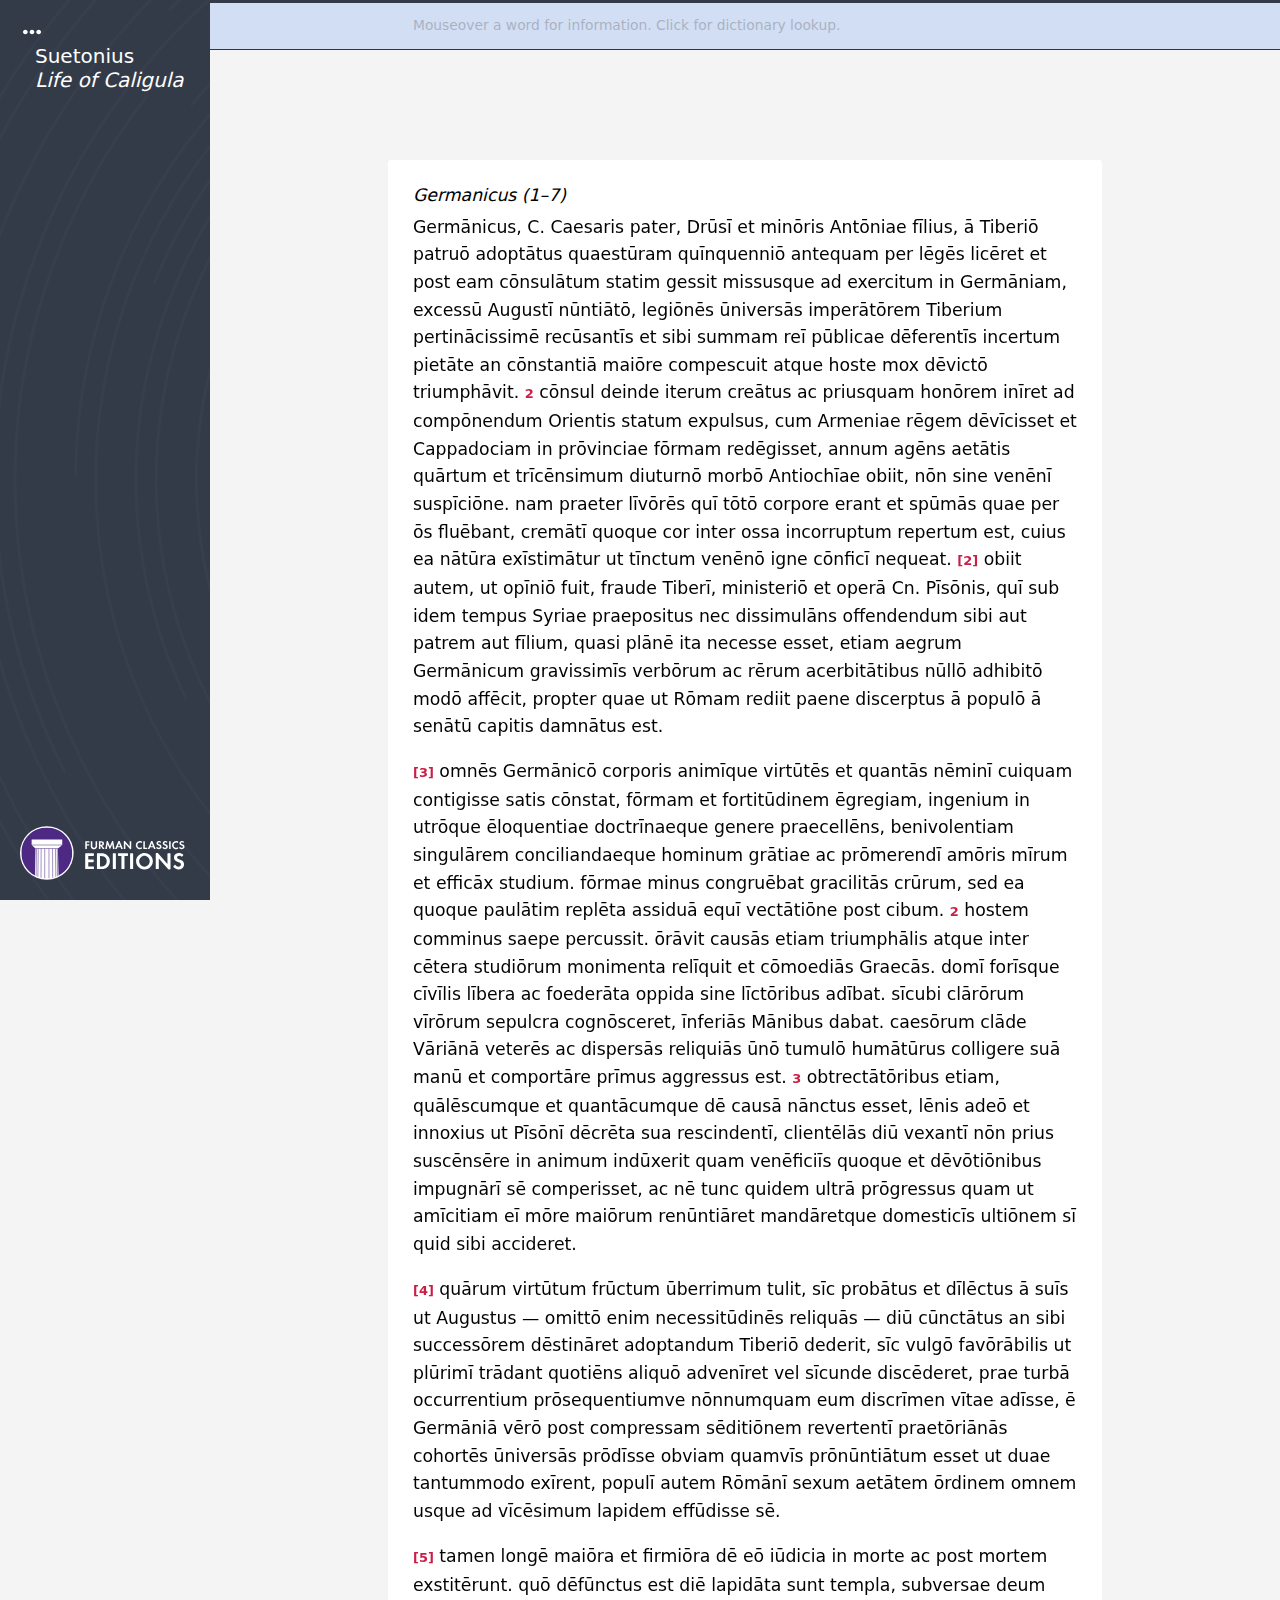
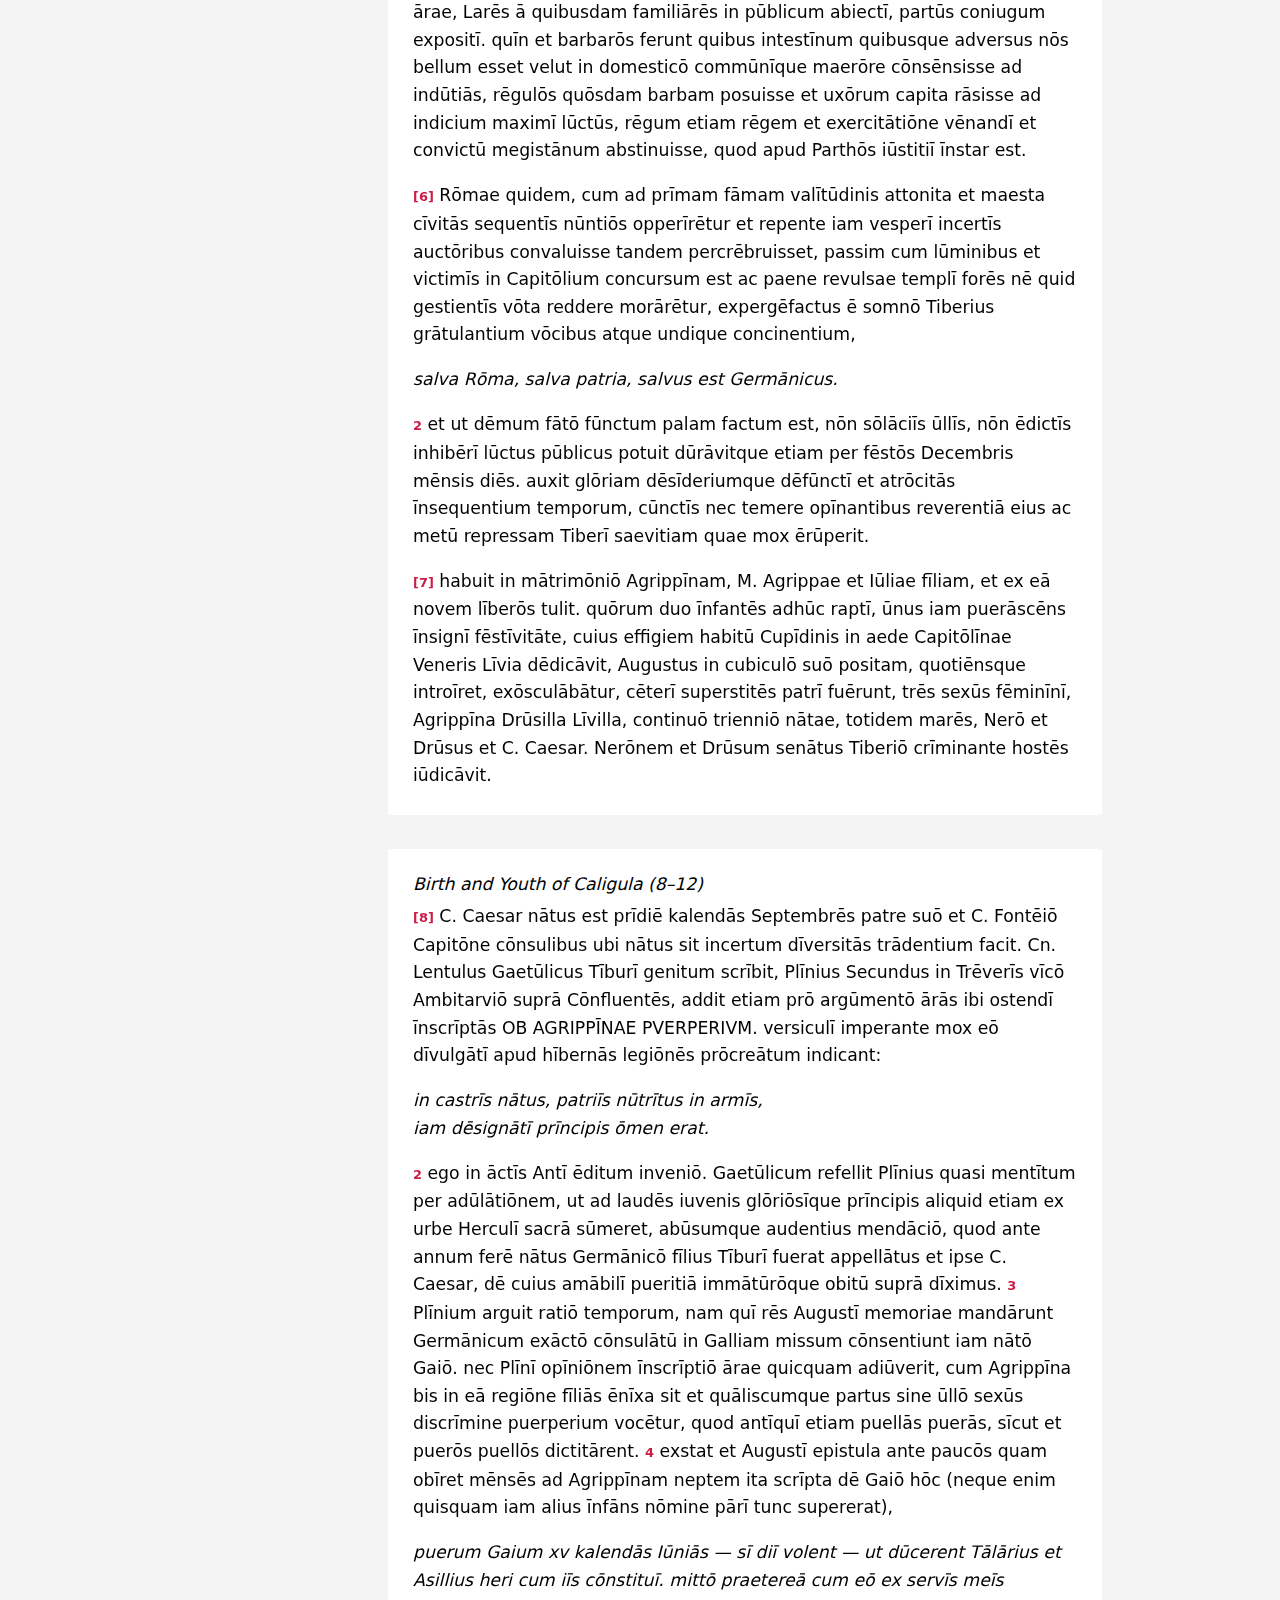
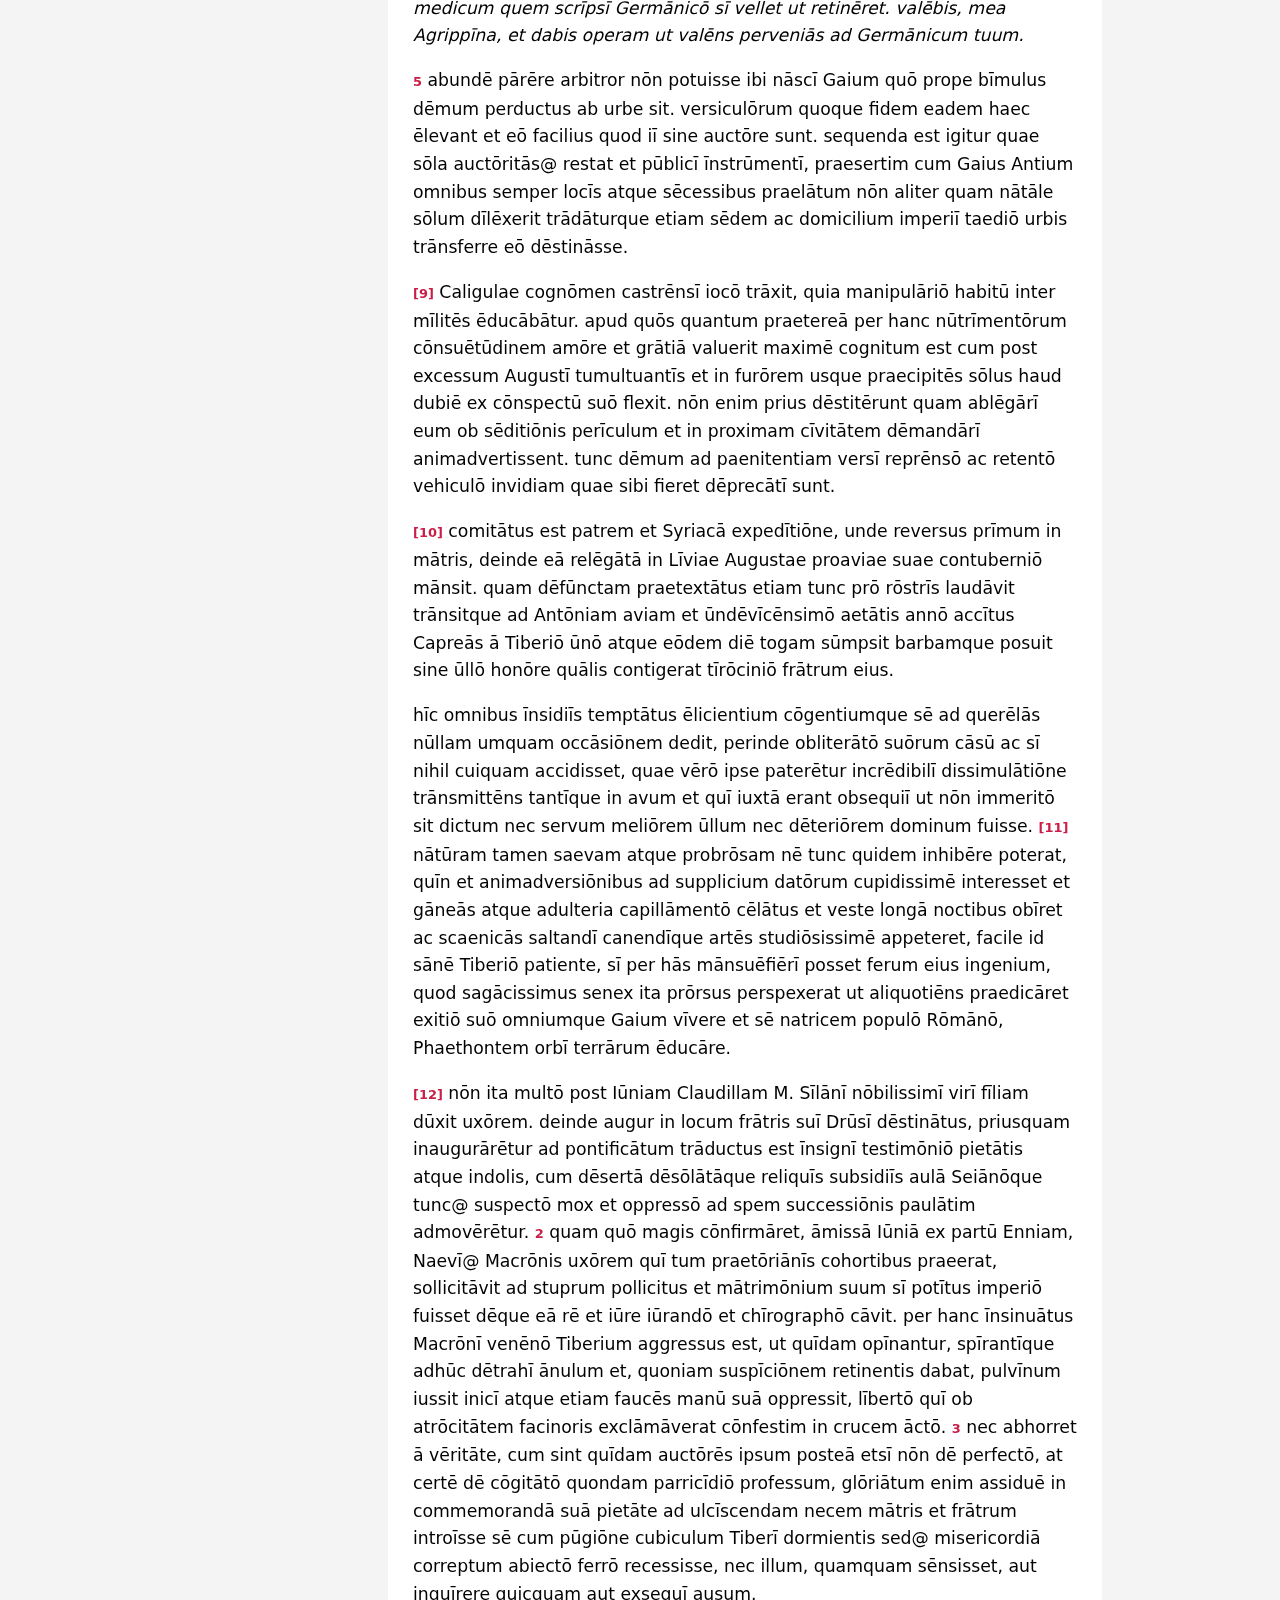
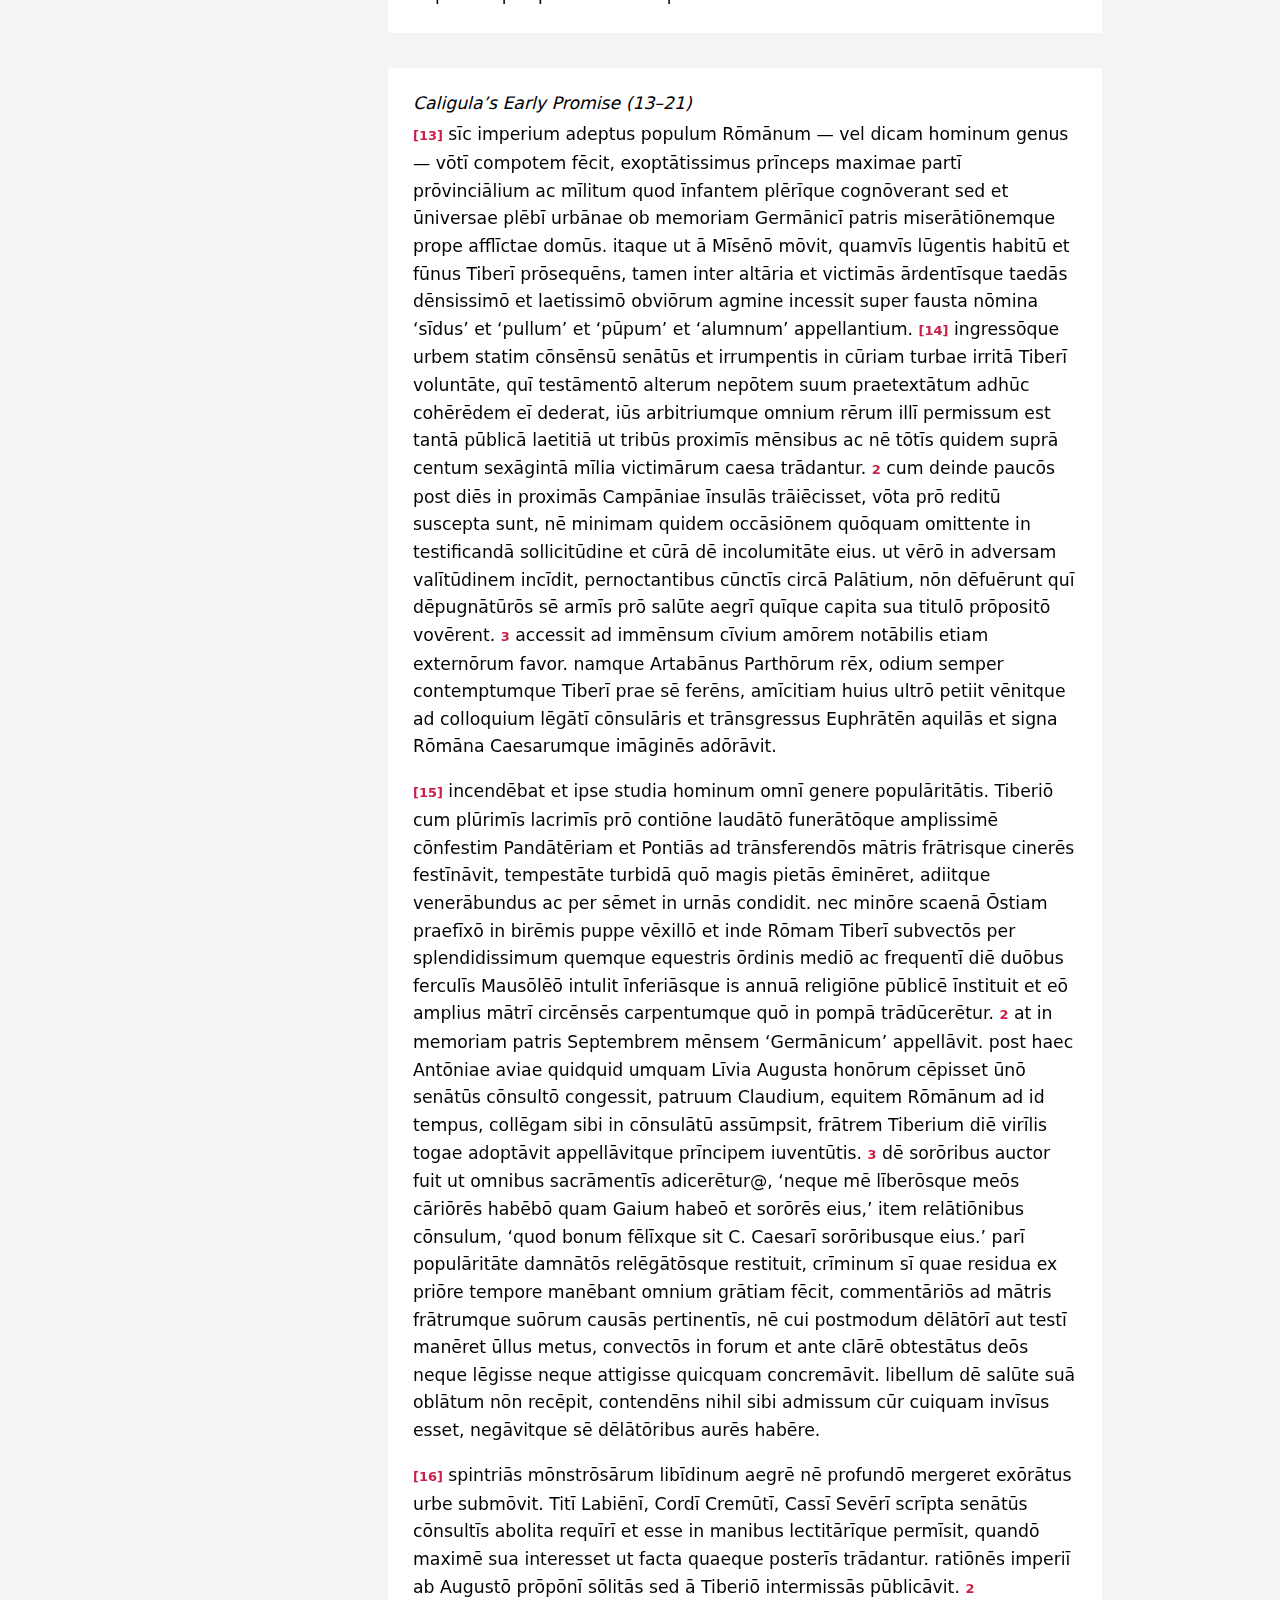
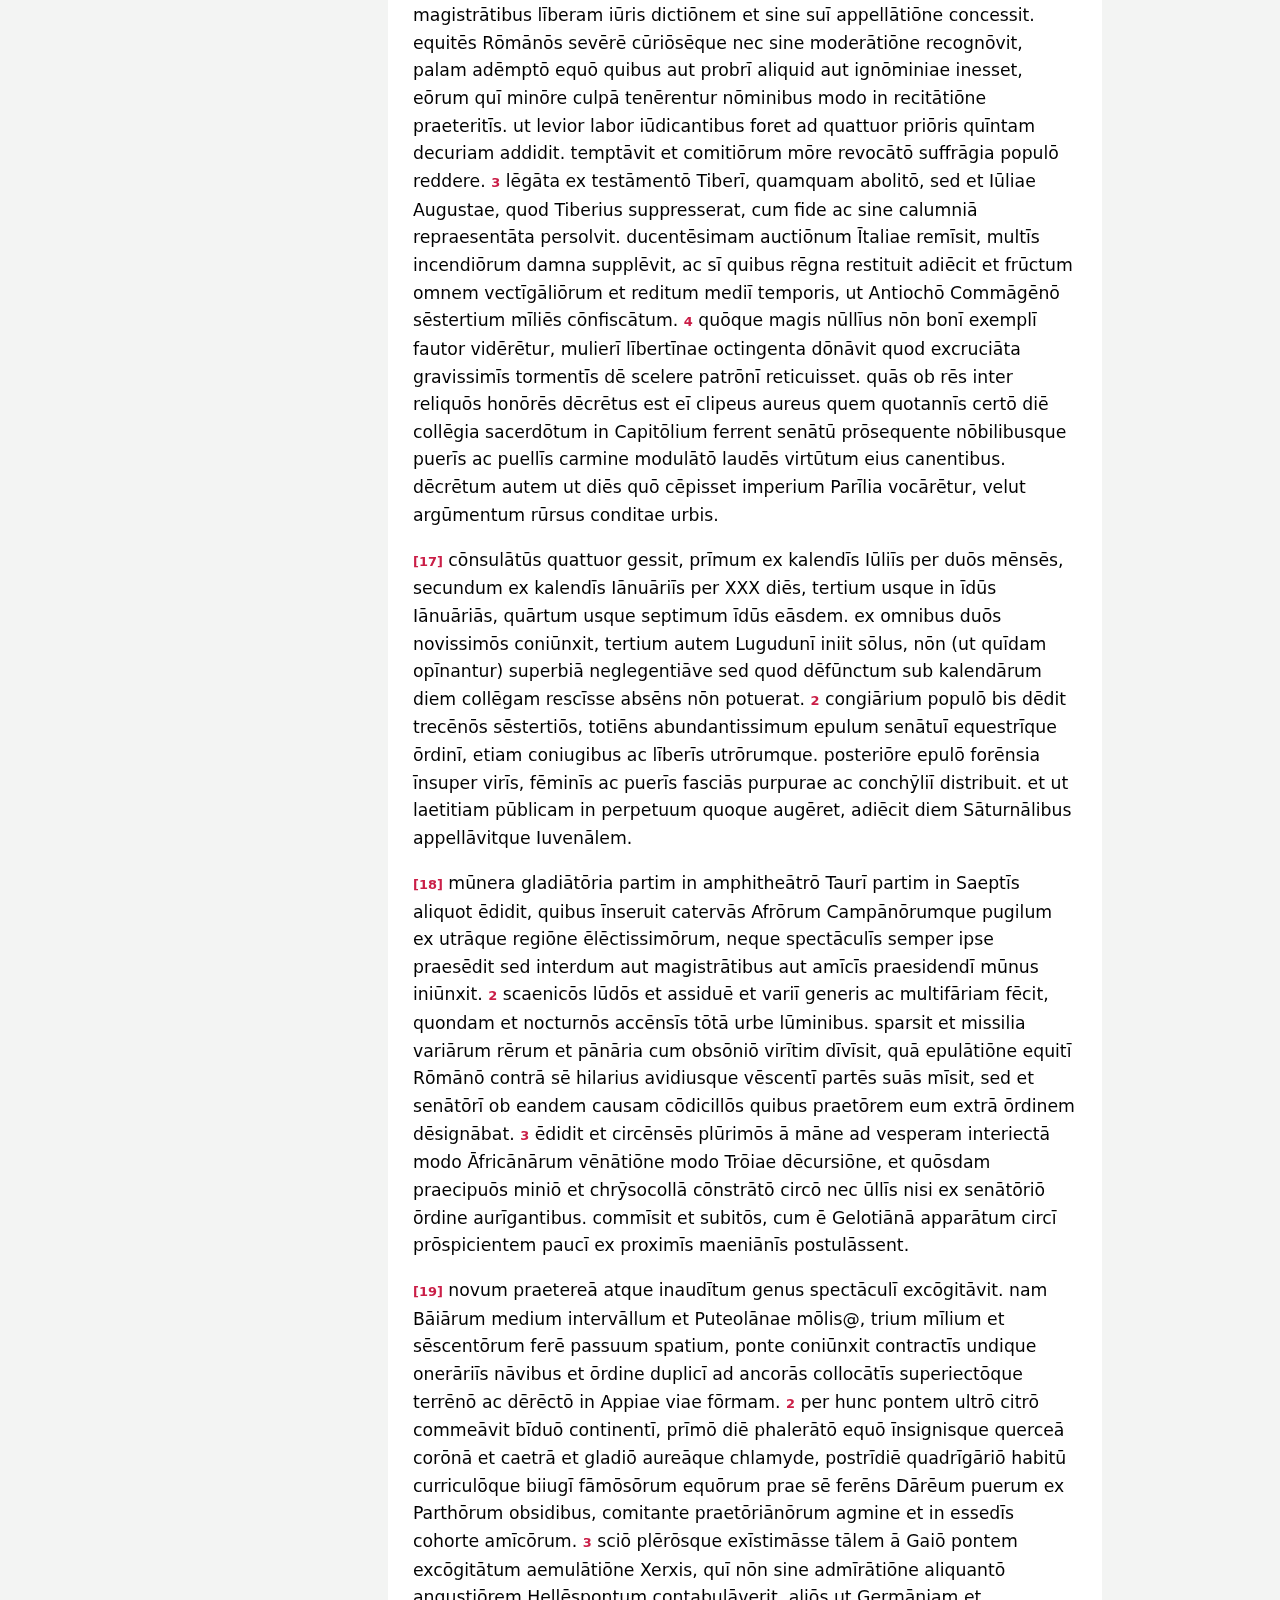
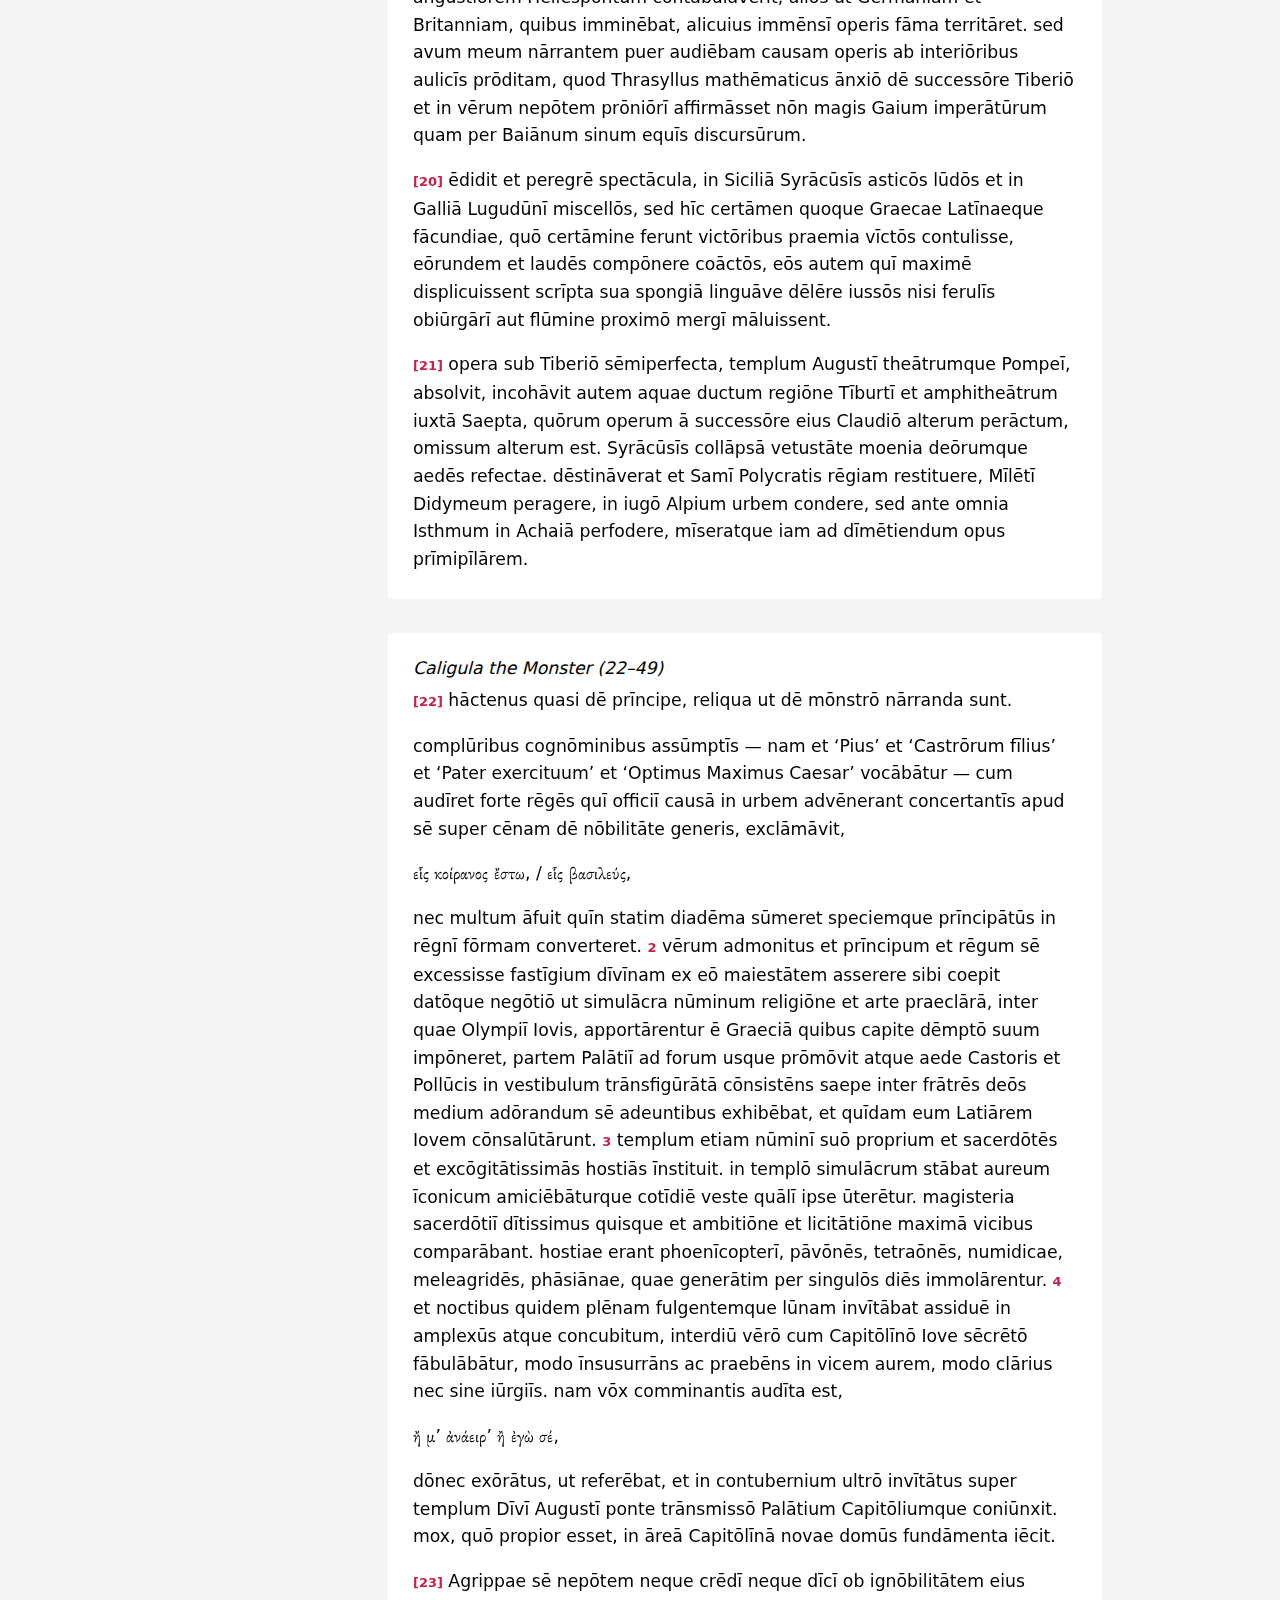
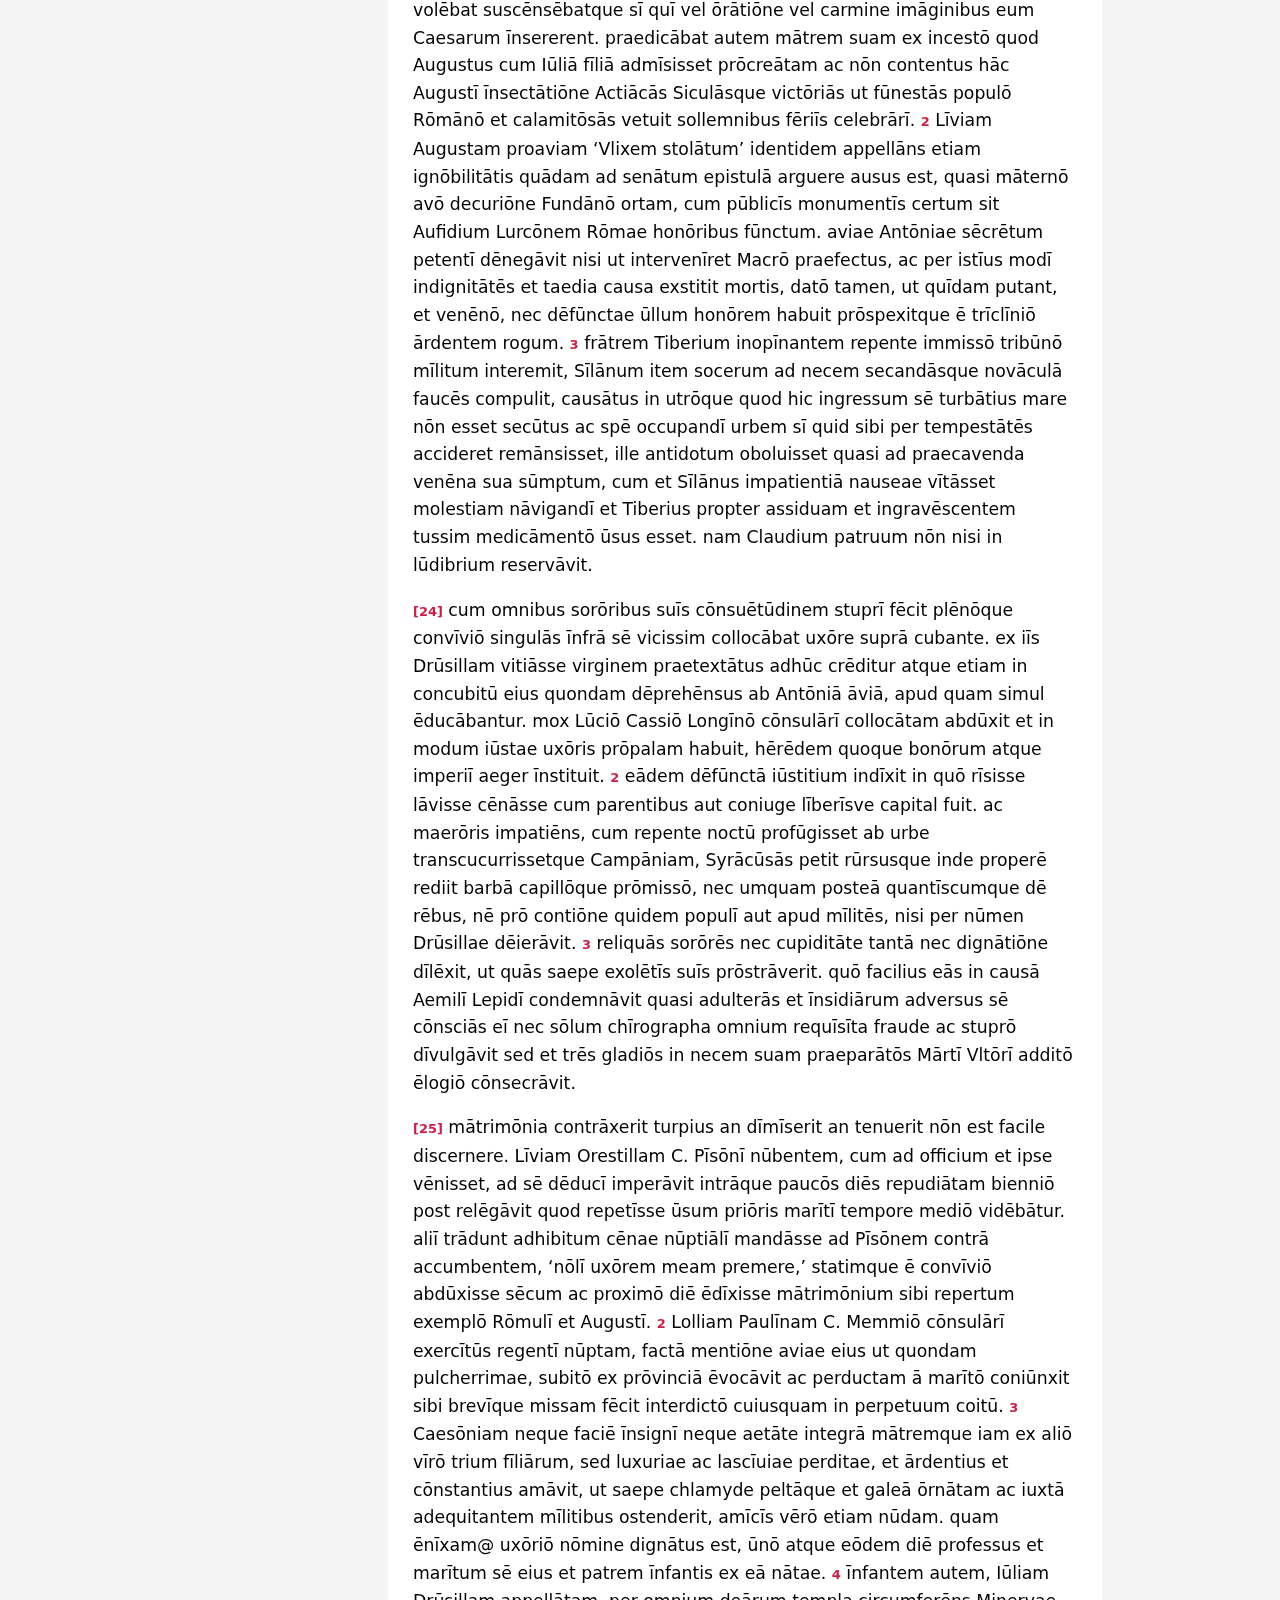
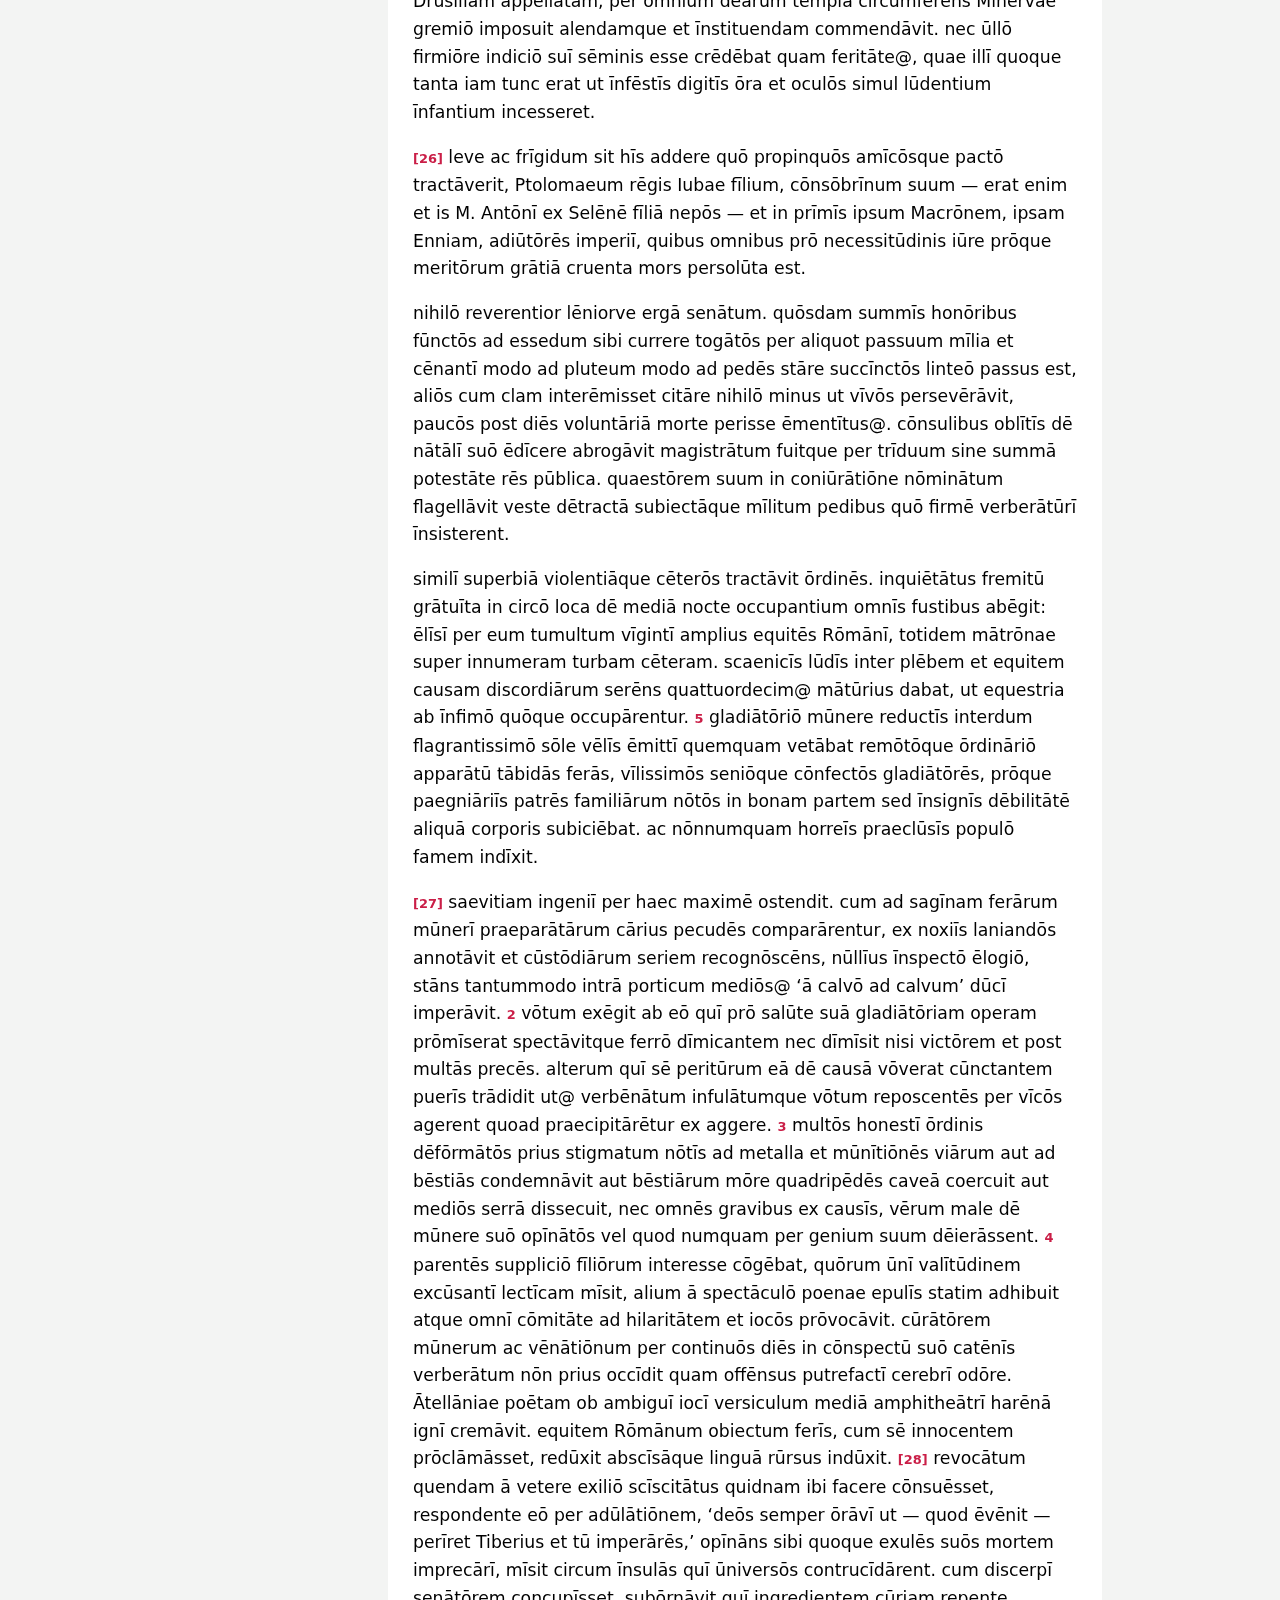
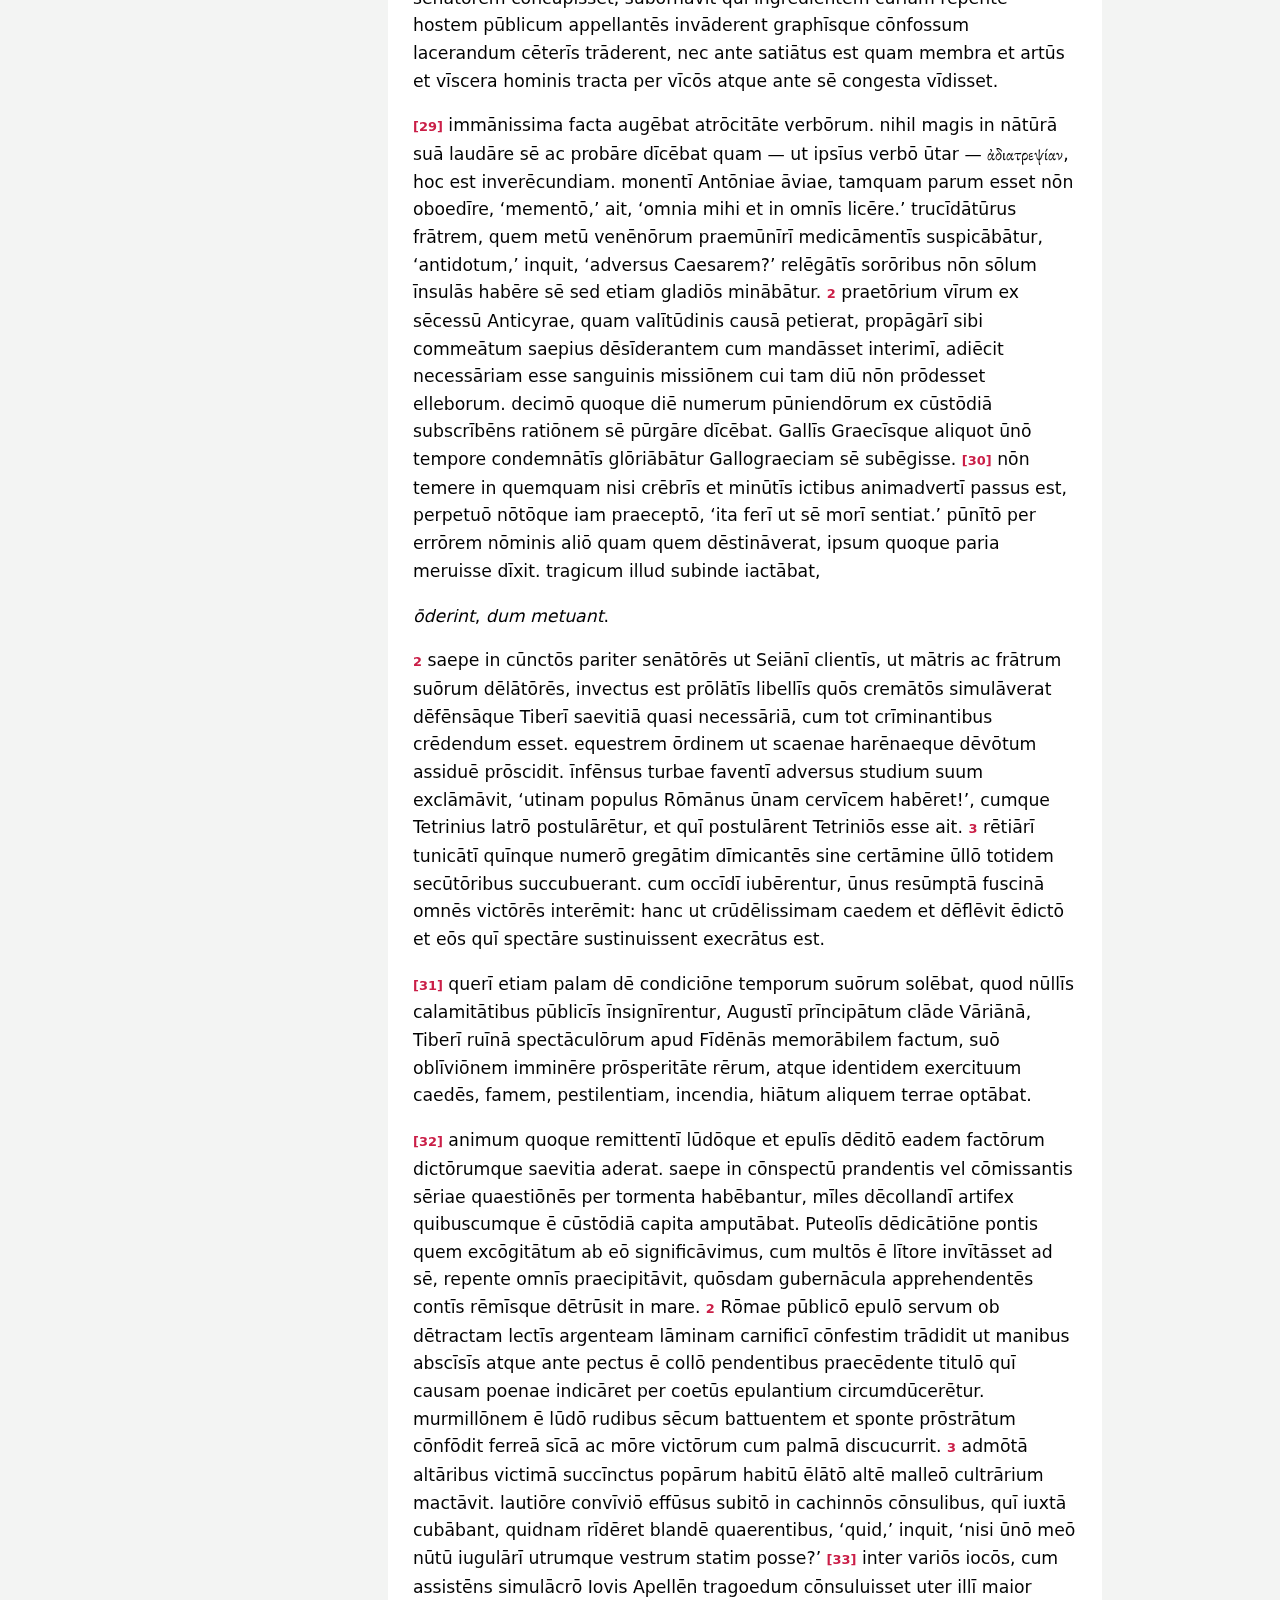
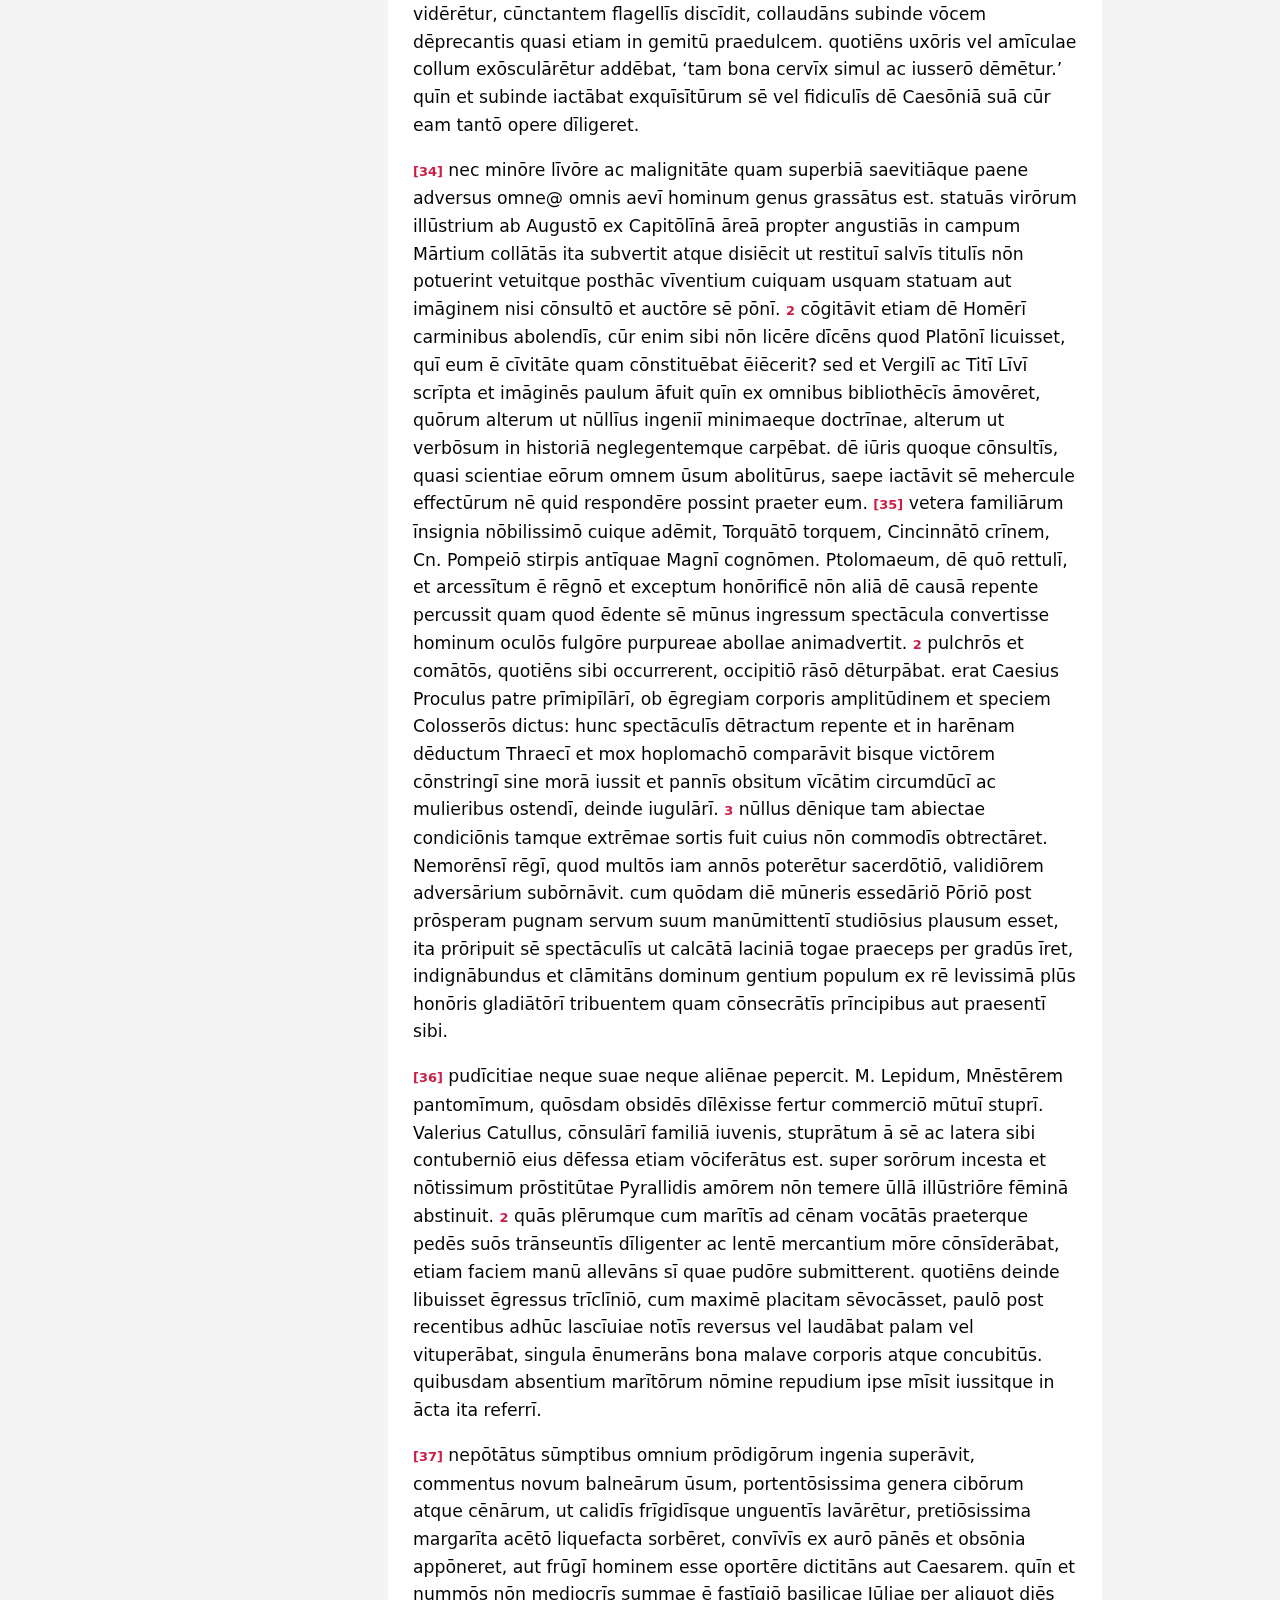
==== commit cd83d523: "Styling." ====
--- a/working.html
+++ b/working.html
@@ -102,7 +102,7 @@
 <section>
 <h3>Germanicus (1–7)</h3>
 <p>
-	<span data-cite="1.1" data-lookup="Germanicus" data-dict="Germānicus –ī m." data-def="Germanicus (name)">Germānicus</span>,
+	<span data-cite="1.1" data-lookup="Germanicus" data-dict="Germānicus –ī m." data-def="Germanicus (name)" data-pos="n-s---mn-">Germānicus</span>,
 	<span data-cite="1.1" data-lookup="Gaius" data-dict="Gaius –ī m." data-def="Gaius (name)">C</span>.
 	<span data-cite="1.1" data-lookup="Caesar" data-dict="Caesar Caesaris m." data-def="Caesar (name)">Caesaris</span>
 	<span data-cite="1.1" data-lookup="pater" data-dict="pater patris m." data-def="father; (in pl.) Patricians; Senators">pater</span>,
@@ -117,8 +117,7 @@
 	<span data-cite="1.1" data-lookup="adopto" data-dict="adoptō –āre" data-def="to take by choice, adopt">adoptātus</span>
 	<span data-cite="1.1" data-lookup="quaestura" data-dict="quaestūra –ae f." data-def="quaestorship">quaestūram</span>
 	<span data-cite="1.1" data-lookup="quinquennium" data-dict="quinquennium –(i)ī n." data-def="a period of five years">quīnquenniō</span>
-	<span data-cite="1.1" data-lookup="ante" data-dict="ante" data-def="before, in front of (adv. and prep. + acc.)">ante</span>
-	<span data-cite="1.1" data-lookup="quam" data-dict="quam" data-def="than; as, how">quam</span>
+	<span data-cite="1.1" data-lookup="antequam" data-dict="antequam" data-def="before, sooner than">antequam</span>
 	<span data-cite="1.1" data-lookup="per" data-dict="per" data-def="through">per</span>
 	<span data-cite="1.1" data-lookup="lex" data-dict="lēx lēgis f." data-def="law">lēgēs</span>
 	<span data-cite="1.1" data-lookup="licet" data-dict="licet licēre licuit/licitum est" data-def="it is permitted; (+ subj.) although">licēret</span>
@@ -165,8 +164,7 @@
 	<span data-cite="1.2" data-lookup="iterum" data-dict="iterum" data-def="again">iterum</span>
 	<span data-cite="1.2" data-lookup="creo" data-dict="creō creāre creāvī creātus" data-def="to create, produce">creātus</span>
 	<span data-cite="1.2" data-lookup="atque" data-dict="atque or ac" data-def="and, also">ac</span>
-	<span data-cite="1.2" data-lookup="priusquam" data-dict="priusquam" data-def="before">prius</span>
-	<span data-cite="1.2" data-lookup="$" data-dict="$" data-def="$">quam</span>
+	<span data-cite="1.2" data-lookup="priusquam" data-dict="priusquam" data-def="before">priusquam</span>
 	<span data-cite="1.2" data-lookup="honor" data-dict="honor or honos honōris m." data-def="honor; office">honōrem</span>
 	<span data-cite="1.2" data-lookup="ineo" data-dict="ineō inīre iniī/inīvī initus" data-def="to enter">inīret</span>
 	<span data-cite="1.2" data-lookup="ad" data-dict="ad" data-def="to, up to, towards">ad</span>
@@ -193,7 +191,7 @@
 	<span data-cite="1.2" data-lookup="diuturnus" data-dict="diūturnus –a –um" data-def="long–lasting">diuturnō</span>
 	<span data-cite="1.2" data-lookup="morbus" data-dict="morbus –ī m." data-def="sickness, disease">morbō</span>
 	<span data-cite="1.2" data-lookup="Antiochia" data-dict="Antiochīa –ae f." data-def="Antioch (place)">Antiochīae</span>
-	<span data-cite="1.2" data-lookup="obeo" data-dict="obeō obīre obiī/obīvī obitum" data-def="to go to, visit, survey">obiit</span>
+	<span data-cite="1.2" data-lookup="obeo" data-dict="obeō obīre obiī/obīvī obitum" data-def="to go to, visit, survey">obiit</span>,
 	<span data-cite="1.2" data-lookup="non" data-dict="nōn" data-def="not">nōn</span>
 	<span data-cite="1.2" data-lookup="sine" data-dict="sine" data-def="without (+ abl.)">sine</span>
 	<span data-cite="1.2" data-lookup="venenum" data-dict="venēnum venēnī n." data-def="poison">venēnī</span>
@@ -284,7 +282,7 @@
 	<span data-cite="2.1" data-lookup="populus" data-dict="populus –ī m." data-def="people">populō</span>
 	<span data-cite="2.1" data-lookup="ab" data-dict="ā ab abs" data-def="from, by">ā</span>
 	<span data-cite="2.1" data-lookup="senatus" data-dict="senātus senātūs m." data-def="senate">senātū</span>
-	<span data-cite="2.1" data-lookup="caput" data-dict="caput capitis n." data-def="head, one’s life; capital punishment">capitis</span>
+	<span data-cite="2.1" data-lookup="caput" data-dict="caput capitis n." data-def="head; one’s life; capital punishment">capitis</span>
 	<span data-cite="2.1" data-lookup="damno" data-dict="damnō damnāre damnāvī damnātus" data-def="to condemn">damnātus</span>
 	<span data-cite="2.1" data-lookup="sum" data-dict="sum esse fuī futūrus" data-def="to be">est</span>.
 </p>
@@ -293,7 +291,7 @@
 	<span data-cite="3.1" data-lookup="omnis" data-dict="omnis omne" data-def="every; all">omnēs</span>
 	<span data-cite="3.1" data-lookup="Germanicus" data-dict="Germānicus –ī m." data-def="Germanicus (name)">Germānicō</span>
 	<span data-cite="3.1" data-lookup="corpus" data-dict="corpus corporis n." data-def="body">corporis</span>
-	<span data-cite="3.1" data-lookup="animus" data-dict="animus –ī m." data-def="spirit, mind">animīque</span>
+	<span data-cite="3.1" data-lookup="animus" data-dict="animus –ī m." data-def="spirit, mind">animī</span><span data-cite="3.1" data-lookup="que" data-dict="–que" data-def="and">que</span>
 	<span data-cite="3.1" data-lookup="virtus" data-dict="virtūs virtūtis f." data-def="manliness">virtūtēs</span>
 	<span data-cite="3.1" data-lookup="et" data-dict="et" data-def="and">et</span>
 	<span data-cite="3.1" data-lookup="quantus" data-dict="quantus –a –um" data-def="how great">quantās</span>
@@ -494,7 +492,7 @@
 	<span data-cite="4.1" data-lookup="prae" data-dict="prae" data-def="before (+ abl.), in the face of, in view of">prae</span>
 	<span data-cite="4.1" data-lookup="turba" data-dict="turba –ae f." data-def="uproar">turbā</span>
 	<span data-cite="4.1" data-lookup="occurro" data-dict="occurrō occurrere occurrī occursus" data-def="to run to meet; come to mind">occurrentium</span>
-	<span data-cite="4.1" data-lookup="prosequor" data-dict="prōsequor prōsequī prōsecūtus sum" data-def="to follow">prōsequentiumve</span>
+	<span data-cite="4.1" data-lookup="prosequor" data-dict="prōsequor prōsequī prōsecūtus sum" data-def="to follow">prōsequentium</span><span data-cite="4.1" data-lookup="ve" data-dict="–ve" data-def="or">ve</span>
 	<span data-cite="4.1" data-lookup="nonnumquam" data-dict="nōnnumquam" data-def="sometimes">nōnnumquam</span>
 	<span data-cite="4.1" data-lookup="is" data-dict="is ea id" data-def="he, she it; that">eum</span>
 	<span data-cite="4.1" data-lookup="discrimen" data-dict="discrīmen discriminis n." data-def="division, crisis, difference">discrīmen</span>
@@ -517,8 +515,7 @@
 	<span data-cite="4.1" data-lookup="sum" data-dict="sum esse fuī futūrus" data-def="to be">esset</span>
 	<span data-cite="4.1" data-lookup="ut" data-dict="ut (utī)" data-def="so that; as, when; that">ut</span>
 	<span data-cite="4.1" data-lookup="duo" data-dict="duō duae duo" data-def="2">duae</span>
-	<span data-cite="4.1" data-lookup="tantummodo" data-dict="tantummodo or tantum modo" data-def="only">tantum</span>
-	<span data-cite="4.1" data-lookup="$" data-dict="$" data-def="$">modo</span>
+	<span data-cite="4.1" data-lookup="tantummodo" data-dict="tantummodo" data-def="only">tantummodo</span>
 	<span data-cite="4.1" data-lookup="exeo" data-dict="exeō exīre exīvī/exiī exitus" data-def="to go forth">exīrent</span>,
 	<span data-cite="4.1" data-lookup="populus" data-dict="populus –ī m." data-def="people">populī</span>
 	<span data-cite="4.1" data-lookup="autem" data-dict="autem" data-def="however; moreover">autem</span>
@@ -584,7 +581,7 @@
 	<span data-cite="5.1" data-lookup="velut" data-dict="velut or velutī" data-def="just as">velut</span>
 	<span data-cite="5.1" data-lookup="in" data-dict="in" data-def="in, on">in</span>
 	<span data-cite="5.1" data-lookup="domesticus" data-dict="domesticus –a –um" data-def="domestic">domesticō</span>
-	<span data-cite="5.1" data-lookup="communis" data-dict="commūnis commūnis commūne" data-def="common, general">commūnīque</span>
+	<span data-cite="5.1" data-lookup="communis" data-dict="commūnis commūnis commūne" data-def="common, general">commūnī</span><span data-cite="5.1" data-lookup="que" data-dict="–que" data-def="and">que</span>
 	<span data-cite="5.1" data-lookup="maeror" data-dict="maeror maerōris m." data-def="mourning, grief">maerōre</span>
 	<span data-cite="5.1" data-lookup="consentio" data-dict="cōnsentiō cōnsentīre cōnsēnsī cōnsēnsus" data-def="to agree">cōnsēnsisse</span>
 	<span data-cite="5.1" data-lookup="ad" data-dict="ad" data-def="to, up to, towards">ad</span>
@@ -595,7 +592,7 @@
 	<span data-cite="5.1" data-lookup="pono" data-dict="pōnō pōnere posuī positus" data-def="to place">posuisse</span>
 	<span data-cite="5.1" data-lookup="et" data-dict="et" data-def="and">et</span>
 	<span data-cite="5.1" data-lookup="uxor" data-dict="uxor uxōris f." data-def="wife">uxōrum</span>
-	<span data-cite="5.1" data-lookup="caput" data-dict="caput capitis n." data-def="head, one’s life; capital punishment">capita</span>
+	<span data-cite="5.1" data-lookup="caput" data-dict="caput capitis n." data-def="head; one’s life; capital punishment">capita</span>
 	<span data-cite="5.1" data-lookup="rado" data-dict="rādō rādere rāsī rāsum" data-def="to shave, scratch; inscribe">rāsisse</span>
 	<span data-cite="5.1" data-lookup="ad" data-dict="ad" data-def="to, up to, towards">ad</span>
 	<span data-cite="5.1" data-lookup="indicium" data-dict="indicium indici(ī) n." data-def="information, evidence">indicium</span>
@@ -902,7 +899,7 @@
 	<span data-cite="8.2" data-lookup="ad" data-dict="ad" data-def="to, up to, towards">ad</span>
 	<span data-cite="8.2" data-lookup="laus" data-dict="laus laudis f." data-def="praise, glory">laudēs</span>
 	<span data-cite="8.2" data-lookup="iuvenis" data-dict="iuvenis iuvene" data-def="youthful, young">iuvenis</span>
-	<span data-cite="8.2" data-lookup="gloriosus" data-dict="glōriōsus –a –um" data-def="full of glory">glōriōsīque</span>
+	<span data-cite="8.2" data-lookup="gloriosus" data-dict="glōriōsus –a –um" data-def="full of glory">glōriōsī</span><span data-cite="8.2" data-lookup="que" data-dict="–que" data-def="and">que</span>
 	<span data-cite="8.2" data-lookup="princeps" data-dict="prīnceps prīncipis m." data-def="chief">prīncipis</span>
 	<span data-cite="8.2" data-lookup="aliquis" data-dict="aliquis aliquid and aliquī aliqua aliquod" data-def="someone, something; some, any">aliquid</span>
 	<span data-cite="8.2" data-lookup="etiam" data-dict="etiam" data-def="also">etiam</span>
@@ -932,7 +929,7 @@
 	<span data-cite="8.2" data-lookup="lovable, beloved" data-dict="amābilī" data-def="$">cuius</span>
 	<span data-cite="8.2" data-lookup="pueritia" data-dict="pueritia –ae f." data-def="boyhood">amābilī</span>
 	<span data-cite="8.2" data-lookup="immaturus" data-dict="immātūrus –a –um" data-def="untimely">pueritiā</span>
-	<span data-cite="8.2" data-lookup="obitus" data-dict="obitus –ūs m." data-def="downfall, a going down, death">immātūrōque</span>
+	<span data-cite="8.2" data-lookup="obitus" data-dict="obitus –ūs m." data-def="downfall, a going down, death">immātūrō</span><span data-cite="8.2" data-lookup="que" data-dict="–que" data-def="and">que</span>
 	<span data-cite="8.2" data-lookup="supra" data-dict="suprā" data-def="above (adv. and prep. + acc.)">obitū</span>
 	<span data-cite="8.2" data-lookup="dico" data-dict="dīcō dīcere dīxī dictus" data-def="to say, speak">suprā</span>
 	<span data-cite="8.2" data-lookup="Plinius" data-dict="Plinius –(i)ī m." data-def="Pliny">dīximus</span>.
@@ -1304,7 +1301,7 @@
 	<span data-cite="10.2" data-lookup="dissimulatio" data-dict="dissimulātiō dissimulātiōnis f." data-def="concealment">incrēdibilī</span>
 	<span data-cite="10.2" data-lookup="transmitto" data-dict="trānsmittō –ere –mīsī –missus" data-def="to send across; bear or convey across or over">dissimulātiōne</span>
 	<span data-cite="10.2" data-lookup="tantus" data-dict="tantus –a –um" data-def="so much">trānsmittēns</span>
-	<span data-cite="10.2" data-lookup="in" data-dict="in" data-def="in, on">tantīque</span>
+	<span data-cite="10.2" data-lookup="in" data-dict="in" data-def="in, on">tantī</span><span data-cite="10.2" data-lookup="que" data-dict="–que" data-def="and">que</span>
 	<span data-cite="10.2" data-lookup="avus" data-dict="avus –ī m." data-def="grandfather">in</span>
 	<span data-cite="10.2" data-lookup="et" data-dict="et" data-def="and">avum</span>
 	<span data-cite="10.2" data-lookup="qui" data-dict="quī quae quod" data-def="who, which">et</span>
@@ -1358,7 +1355,7 @@
 	<span data-cite="11.1" data-lookup="scenicus" data-dict="scenicus (scaenicus) –a –um" data-def="of the stage, theatrical">ac</span>
 	<span data-cite="11.1" data-lookup="salto" data-dict="saltō saltāre" data-def="to dance">scaenicās</span>
 	<span data-cite="11.1" data-lookup="cano" data-dict="canō canere cecinī cantus" data-def="to sing">saltandī</span>
-	<span data-cite="11.1" data-lookup="ars" data-dict="ars artis f." data-def="skill, talent">canendīque</span>
+	<span data-cite="11.1" data-lookup="ars" data-dict="ars artis f." data-def="skill, talent">canendī</span><span data-cite="11.1" data-lookup="que" data-dict="–que" data-def="and">que</span>
 	<span data-cite="11.1" data-lookup="studiosus" data-dict="studiōsus –a –um" data-def="eager">artēs</span>
 	<span data-cite="11.1" data-lookup="appeto" data-dict="appetō appetere appetīvī appetītus" data-def="to make for, grasp">studiōsissimē</span>
 	<span data-cite="11.1" data-lookup="facile" data-dict="facile" data-def="easily">appeteret</span>,
@@ -1435,11 +1432,11 @@
 	<span data-cite="12.1" data-lookup="cum" data-dict="cum" data-def="when; since; although">indolis</span>,
 	<span data-cite="12.1" data-lookup="desero" data-dict="dēserō dēserere dēseruī dēsertus" data-def="to leave, abandon">cum</span>
 	<span data-cite="12.1" data-lookup="desolo" data-dict="dēsōlō dēsōlāre dēsōlāvī dēsōlātus" data-def="to make solitary">dēsertā</span>
-	<span data-cite="12.1" data-lookup="reliquus" data-dict="reliquus –a –um" data-def="remaining">dēsōlātāque</span>
+	<span data-cite="12.1" data-lookup="reliquus" data-dict="reliquus –a –um" data-def="remaining">dēsōlātā</span><span data-cite="12.1" data-lookup="que" data-dict="–que" data-def="and">que</span>
 	<span data-cite="12.1" data-lookup="subsidium" data-dict="subsidium subsidi(ī) n." data-def="help">reliquīs</span>
 	<span data-cite="12.1" data-lookup="aula" data-dict="aula –ae (–āī) f." data-def="forecourt, palace">subsidiīs</span>
 	<span data-cite="12.1" data-lookup="Sēiānus" data-dict="Sēiānus –ī m." data-def="Sejanus (name)">aulā</span>
-	<span data-cite="12.1" data-lookup="$" data-dict="$" data-def="$">Seiānōque</span>
+	<span data-cite="12.1" data-lookup="$" data-dict="$" data-def="$">Seiānō</span><span data-cite="12.1" data-lookup="que" data-dict="–que" data-def="and">que</span>
 	<span data-cite="12.1" data-lookup="suspicio" data-dict="suspīciō suspiciōnis f." data-def="mistrust">tunc</span>@
 	<span data-cite="12.1" data-lookup="mox" data-dict="mox" data-def="soon; then">suspectō</span>
 	<span data-cite="12.1" data-lookup="et" data-dict="et" data-def="and">mox</span>
@@ -1499,7 +1496,7 @@
 	<span data-cite="12.2" data-lookup="quidam" data-dict="quīdam quaedam quiddam" data-def="a certain person/thing">ut</span>
 	<span data-cite="12.2" data-lookup="opinor" data-dict="opīnor opīnārī opīnātus sum" data-def="to suppose, imagine">quīdam</span>
 	<span data-cite="12.2" data-lookup="spiro" data-dict="spīrō spīrāre spīrāvī spīrātus" data-def="to breathe">opīnantur</span>,
-	<span data-cite="12.2" data-lookup="adhuc" data-dict="adhūc" data-def="thus far, to this point, still">spīrantīque</span>
+	<span data-cite="12.2" data-lookup="adhuc" data-dict="adhūc" data-def="thus far, to this point, still">spīrantī</span><span data-cite="12.2" data-lookup="que" data-dict="–que" data-def="and">que</span>
 	<span data-cite="12.2" data-lookup="detraho" data-dict="dētrahō –ere –trāxī –tractum" data-def="to take away from">adhūc</span>
 	<span data-cite="12.2" data-lookup="anulus" data-dict="ānulus –ī m." data-def="ring">dētrahī</span>
 	<span data-cite="12.2" data-lookup="et" data-dict="et" data-def="and">ānulum</span>
@@ -1611,7 +1608,7 @@
 	<span data-cite="13.1" data-lookup="miles" data-dict="mīles mīlitis m." data-def="soldier">ac</span>
 	<span data-cite="13.1" data-lookup="quod" data-dict="quod" data-def="because">mīlitum</span>
 	<span data-cite="13.1" data-lookup="infans" data-dict="īnfāns –antis" data-def="not capable of speech; an infant">quod</span>
-	<span data-cite="13.1" data-lookup="plerusque" data-dict="plērusque –aque –umque" data-def="very many">īnfantem</span>
+	<span data-cite="13.1" data-lookup="plerusque" data-dict="plērusque plēraque plērumque" data-def="very many">īnfantem</span>
 	<span data-cite="13.1" data-lookup="cognosco" data-dict="cognōscō cognōscere cognōvī cognitus" data-def="to learn, understand, inquire">plērīque</span>
 	<span data-cite="13.1" data-lookup="sed" data-dict="sed" data-def="but">cognōverant</span>
 	<span data-cite="13.1" data-lookup="et" data-dict="et" data-def="and">sed</span>
@@ -1664,7 +1661,7 @@
 	‘<span data-cite="13.1" data-lookup="appello" data-dict="appellō –ere –pulī –pulsus" data-def="to drive to; bring">alumnum</span>’
 	<span data-cite="13.1" data-lookup="ingredior" data-dict="ingredior ingredī ingressus sum" data-def="to step in, enter">appellantium</span>.
 <b id="14">[14]</b> 
-	<span data-cite="14.1" data-lookup="urbs" data-dict="urbs urbis f." data-def="city">ingressōque</span>
+	<span data-cite="14.1" data-lookup="urbs" data-dict="urbs urbis f." data-def="city">ingressō</span><span data-cite="14.1" data-lookup="que" data-dict="–que" data-def="and">que</span>
 	<span data-cite="14.1" data-lookup="statim" data-dict="statim" data-def="immediately">urbem</span>
 	<span data-cite="14.1" data-lookup="consensus" data-dict="cōnsēnsus –ūs m." data-def="agreement">statim</span>
 	<span data-cite="14.1" data-lookup="senatus" data-dict="senātus senātūs m." data-def="senate">cōnsēnsū</span>
@@ -1761,7 +1758,7 @@
 	<span data-cite="14.2" data-lookup="salus" data-dict="salūs salūtis f." data-def="health">prō</span>
 	<span data-cite="14.2" data-lookup="aeger" data-dict="aeger aegra aegrum" data-def="sick">salūte</span>
 	<span data-cite="14.2" data-lookup="qui" data-dict="quī quae quod" data-def="who, which">aegrī</span>
-	<span data-cite="14.2" data-lookup="caput" data-dict="caput capitis n." data-def="head, one’s life; capital punishment">quīque</span>
+	<span data-cite="14.2" data-lookup="caput" data-dict="caput capitis n." data-def="head; one’s life; capital punishment">quī</span><span data-cite="14.2" data-lookup="que" data-dict="–que" data-def="and">que</span>
 	<span data-cite="14.2" data-lookup="suus" data-dict="suus –a –um" data-def="his/her/its own">capita</span>
 	<span data-cite="14.2" data-lookup="titulus" data-dict="titulus – ī m. (–um n.)" data-def="title, label, claim to fame">sua</span>
 	<span data-cite="14.2" data-lookup="propono" data-dict="prōpōnō prōpōnere prōposuī prōpositus" data-def="to propose, announce">titulō</span>
@@ -1825,7 +1822,7 @@
 	<span data-cite="15.1" data-lookup="contio" data-dict="cōntiō cōntiōnis f." data-def="assembly, public meeting">prō</span>
 	<span data-cite="15.1" data-lookup="laudo" data-dict="laudō laudāre laudāvī laudātus" data-def="to praise">contiōne</span>
 	<span data-cite="15.1" data-lookup="funero" data-dict="fūnerō –āre" data-def="carry out the burial of, bury; kill">laudātō</span>
-	<span data-cite="15.1" data-lookup="amplus" data-dict="amplus –a –um" data-def="spacious, large, ample, generous">funerātōque</span>
+	<span data-cite="15.1" data-lookup="amplus" data-dict="amplus –a –um" data-def="spacious, large, ample, generous">funerātō</span><span data-cite="15.1" data-lookup="que" data-dict="–que" data-def="and">que</span>
 	<span data-cite="15.1" data-lookup="confestim" data-dict="cōnfestim" data-def="immediately">amplissimē</span>
 	<span data-cite="15.1" data-lookup="Pandateria" data-dict="Pandatēria –ae f." data-def="Pandateria (place)">cōnfestim</span>
 	<span data-cite="15.1" data-lookup="et" data-dict="et" data-def="and">Pandātēriam</span>
@@ -1964,7 +1961,7 @@
 	<span data-cite="15.3" data-lookup="qui" data-dict="quī quae quod" data-def="who, which">cōnsulum</span>,
 	‘<span data-cite="15.3" data-lookup="bonus" data-dict="bonus –a –um" data-def="good">quod</span>
 	<span data-cite="15.3" data-lookup="felix" data-dict="fēlīx fēlīcis" data-def="fortunate">bonum</span>
-	<span data-cite="15.3" data-lookup="sum" data-dict="sum esse fuī futūrus" data-def="to be">fēlīxque</span>
+	<span data-cite="15.3" data-lookup="sum" data-dict="sum esse fuī futūrus" data-def="to be">fēlīx</span><span data-cite="15.3" data-lookup="que" data-dict="–que" data-def="and">que</span>
 	<span data-cite="15.3" data-lookup="C" data-dict="Gaius –ī m." data-def="abbreviation for the praenomen Gaius (Caius)">sit</span>
 	<span data-cite="15.3" data-lookup="Caesar" data-dict="Caesar Caesaris m." data-def="Caesar (name)">C</span>.
 	<span data-cite="15.3" data-lookup="soror" data-dict="soror sorōris f." data-def="sister">Caesarī</span>
@@ -2064,7 +2061,7 @@
 	<span data-cite="16.1" data-lookup="in" data-dict="in" data-def="in, on">esse</span>
 	<span data-cite="16.1" data-lookup="manus" data-dict="manus manūs f." data-def="hand; band of men">in</span>
 	<span data-cite="16.1" data-lookup="lectito" data-dict="lectitō –āre" data-def="read repeatedly, be in the habit of reading">manibus</span>
-	<span data-cite="16.1" data-lookup="permitto" data-dict="permittō permittere permīsī permissus" data-def="to permit">lectitārīque</span>
+	<span data-cite="16.1" data-lookup="permitto" data-dict="permittō permittere permīsī permissus" data-def="to permit">lectitārī</span><span data-cite="16.1" data-lookup="que" data-dict="–que" data-def="and">que</span>
 	<span data-cite="16.1" data-lookup="quando" data-dict="quandō" data-def="when, since; some day (= si quando)">permīsit</span>,
 	<span data-cite="16.1" data-lookup="maxime" data-dict="maximē" data-def="most greatly">quandō</span>
 	<span data-cite="16.1" data-lookup="suus" data-dict="suus –a –um" data-def="his/her/its own">maximē</span>
@@ -2193,7 +2190,7 @@
 	<span data-cite="16.3" data-lookup="confisco" data-dict="confiscō –āre" data-def="confiscate">mīliēs</span>
 	<span data-cite="16.3" data-lookup="quo" data-dict="quō" data-def="(expresses degree of difference)">cōnfiscātum</span>.
 <b>4</b>
-	<span data-cite="16.4" data-lookup="magis" data-dict="magis or mage" data-def="more">quōque</span>
+	<span data-cite="16.4" data-lookup="magis" data-dict="magis or mage" data-def="more">quō</span><span data-cite="16.4" data-lookup="que" data-dict="–que" data-def="and">que</span>
 	<span data-cite="16.4" data-lookup="nullus" data-dict="nūllus –a –um" data-def="not any, no">magis</span>
 	<span data-cite="16.4" data-lookup="non" data-dict="nōn" data-def="not">nūllīus</span>
 	<span data-cite="16.4" data-lookup="bonus" data-dict="bonus –a –um" data-def="good">nōn</span>
@@ -2304,7 +2301,7 @@
 	<span data-cite="17.1" data-lookup="opinor" data-dict="opīnor opīnārī opīnātus sum" data-def="to suppose, imagine">quīdam</span>
 	<span data-cite="17.1" data-lookup="superbia" data-dict="superbia –ae f." data-def="pride">opīnantur</span>)
 	<span data-cite="17.1" data-lookup="neglegentia" data-dict="neglegentia –ae f." data-def="carelessness, neglect">superbiā</span>
-	<span data-cite="17.1" data-lookup="sed" data-dict="sed" data-def="but">neglegentiāve</span>
+	<span data-cite="17.1" data-lookup="sed" data-dict="sed" data-def="but">neglegentiā</span><span data-cite="17.1" data-lookup="ve" data-dict="–ve" data-def="or">ve</span>
 	<span data-cite="17.1" data-lookup="quod" data-dict="quod" data-def="because">sed</span>
 	<span data-cite="17.1" data-lookup="defungor" data-dict="dēfungor dēfungī dēfūnctus sum" data-def="to finish, complete">quod</span>
 	<span data-cite="17.1" data-lookup="sub" data-dict="sub" data-def="under">dēfūnctum</span>
@@ -2327,7 +2324,7 @@
 	<span data-cite="17.2" data-lookup="epulum" data-dict="epulum –ī n. or epulō –ōnis m." data-def="a banquet">abundantissimum</span>
 	<span data-cite="17.2" data-lookup="senatus" data-dict="senātus senātūs m." data-def="senate">epulum</span>
 	<span data-cite="17.2" data-lookup="equester" data-dict="equester –tris –tre" data-def="pertaining to a horseman">senātuī</span>
-	<span data-cite="17.2" data-lookup="ordo" data-dict="ōrdō ōrdinis m." data-def="row">equestrīque</span>
+	<span data-cite="17.2" data-lookup="ordo" data-dict="ōrdō ōrdinis m." data-def="row">equestrī</span><span data-cite="17.2" data-lookup="que" data-dict="–que" data-def="and">que</span>
 	<span data-cite="17.2" data-lookup="etiam" data-dict="etiam" data-def="also">ōrdinī</span>,
 	<span data-cite="17.2" data-lookup="coniunx" data-dict="coniūnx coniugis f." data-def="spouse">etiam</span>
 	<span data-cite="17.2" data-lookup="atque" data-dict="atque or ac" data-def="and, also">coniugibus</span>
@@ -2533,7 +2530,7 @@
 	<span data-cite="19.1" data-lookup="ancora" data-dict="ancora –ae f." data-def="an anchor">ad</span>
 	<span data-cite="19.1" data-lookup="colloco" data-dict="collocō collocāre collocāvī collocātus" data-def="to arrange, invest">ancorās</span>
 	<span data-cite="19.1" data-lookup="superiacio" data-dict="superiaciō –ere –iēcī –iectus" data-def="to throw above or over; overcast">collocātīs</span>
-	<span data-cite="19.1" data-lookup="terrenus" data-dict="terrēnus –a –um" data-def="earthen">superiectōque</span>
+	<span data-cite="19.1" data-lookup="terrenus" data-dict="terrēnus –a –um" data-def="earthen">superiectō</span><span data-cite="19.1" data-lookup="que" data-dict="–que" data-def="and">que</span>
 	<span data-cite="19.1" data-lookup="atque" data-dict="atque or ac" data-def="and, also">terrēnō</span>
 	<span data-cite="19.1" data-lookup="dirigo" data-dict="dīrigō (dērigō) –ere –rēxī –rēctus" data-def="to lay straight">ac</span>
 	<span data-cite="19.1" data-lookup="in" data-dict="in" data-def="in, on">dērēctō</span>
@@ -2561,12 +2558,12 @@
 	<span data-cite="19.2" data-lookup="et" data-dict="et" data-def="and">caetrā</span>
 	<span data-cite="19.2" data-lookup="gladius" data-dict="gladius –ī m." data-def="sword">et</span>
 	<span data-cite="19.2" data-lookup="aureus" data-dict="aureus (aurātus) –a –um" data-def="golden">gladiō</span>
-	<span data-cite="19.2" data-lookup="chlamys" data-dict="chlamys –ydis f. or chlamyda –ae" data-def="mantle or cloak of woolen cloth">aureāque</span>
+	<span data-cite="19.2" data-lookup="chlamys" data-dict="chlamys –ydis f. or chlamyda –ae" data-def="mantle or cloak of woolen cloth">aureā</span><span data-cite="19.2" data-lookup="que" data-dict="–que" data-def="and">que</span>
 	<span data-cite="19.2" data-lookup="postridie" data-dict="postrīdiē" data-def="on the following day">chlamyde</span>,
 	<span data-cite="19.2" data-lookup="quadrigarius" data-dict="quadrīgārius –a –um" data-def="connected with chariot racing">postrīdiē</span>
 	<span data-cite="19.2" data-lookup="habitus" data-dict="habitus habitūs m." data-def="condition, appearance, style of dress">quadrīgāriō</span>
 	<span data-cite="19.2" data-lookup="curriculum" data-dict="curriculum –ī n." data-def="career">habitū</span>
-	<span data-cite="19.2" data-lookup="biiugus" data-dict="biiugus –a –um" data-def="of a two–horse team, yoked">curriculōque</span>
+	<span data-cite="19.2" data-lookup="biiugus" data-dict="biiugus –a –um" data-def="of a two–horse team, yoked">curriculō</span><span data-cite="19.2" data-lookup="que" data-dict="–que" data-def="and">que</span>
 	<span data-cite="19.2" data-lookup="famosus" data-dict="fāmōsus –a –um" data-def="renowned, notorious">biiugī</span>
 	<span data-cite="19.2" data-lookup="equus" data-dict="equus –ī m." data-def="horse">fāmōsōrum</span>
 	<span data-cite="19.2" data-lookup="prae" data-dict="prae" data-def="before (+ abl.), in the face of, in view of">equōrum</span>
@@ -2587,7 +2584,7 @@
 	<span data-cite="19.2" data-lookup="amicus" data-dict="amīcus –ī m." data-def="male friend">cohorte</span>
 	<span data-cite="19.2" data-lookup="scio" data-dict="sciō scīre scīvī/sciī scītus" data-def="to know">amīcōrum</span>.
 <b>3</b>
-	<span data-cite="19.3" data-lookup="plerusque" data-dict="plērusque –aque –umque" data-def="very many">sciō</span>
+	<span data-cite="19.3" data-lookup="plerusque" data-dict="plērusque plēraque plērumque" data-def="very many">sciō</span>
 	<span data-cite="19.3" data-lookup="existimo" data-dict="exīstimō exīstimāre exīstimāvī exīstimātus" data-def="to think, believe">plērōsque</span>
 	<span data-cite="19.3" data-lookup="talis" data-dict="tālis tāle" data-def="such">exīstimāsse</span>
 	<span data-cite="19.3" data-lookup="ab" data-dict="ā ab abs" data-def="from, by">tālem</span>
@@ -2696,7 +2693,7 @@
 	<span data-cite="20.1" data-lookup="suus" data-dict="suus –a –um" data-def="his/her/its own">scrīpta</span>
 	<span data-cite="20.1" data-lookup="spongia" data-dict="spongia (spongea) –ae f." data-def="sponge">sua</span>
 	<span data-cite="20.1" data-lookup="lingua" data-dict="lingua –ae f." data-def="tongue; language">spongiā</span>
-	<span data-cite="20.1" data-lookup="deleo" data-dict="dēleō dēlēre dēlēvī dēlētus" data-def="to destroy">linguāve</span>
+	<span data-cite="20.1" data-lookup="deleo" data-dict="dēleō dēlēre dēlēvī dēlētus" data-def="to destroy">linguā</span><span data-cite="20.1" data-lookup="ve" data-dict="–ve" data-def="or">ve</span>
 	<span data-cite="20.1" data-lookup="iubeo" data-dict="iubeō iubēre iussī iussus" data-def="to order">dēlēre</span>
 	<span data-cite="20.1" data-lookup="nisi" data-dict="nisi or nī" data-def="if...not; unless">iussōs</span>
 	<span data-cite="20.1" data-lookup="ferula" data-dict="ferula –ae f." data-def="a reed, whip, rod">nisi</span>
@@ -2868,7 +2865,7 @@
 	<span data-cite="22.2" data-lookup="coepi" data-dict="coepī coepisse coeptum" data-def="to begin">asserere</span>
 	<span data-cite="22.2" data-lookup="do" data-dict="dō dare dedī datus" data-def="to give">sibi</span>
 	<span data-cite="22.2" data-lookup="negotium" data-dict="negōtium negōti(ī) n." data-def="business">coepit</span>
-	<span data-cite="22.2" data-lookup="ut" data-dict="ut (utī)" data-def="so that; as, when; that">datōque</span>
+	<span data-cite="22.2" data-lookup="ut" data-dict="ut (utī)" data-def="so that; as, when; that">datō</span><span data-cite="22.2" data-lookup="que" data-dict="–que" data-def="and">que</span>
 	<span data-cite="22.2" data-lookup="simulacrum" data-dict="simulācrum simulācrī n." data-def="likeness">negōtiō</span>
 	<span data-cite="22.2" data-lookup="numen" data-dict="nūmen nūminis n." data-def="divine will">ut</span>
 	<span data-cite="22.2" data-lookup="religio" data-dict="religiō religiōnis f." data-def="rite; scruple">simulācra</span>
@@ -2883,7 +2880,7 @@
 	<span data-cite="22.2" data-lookup="ex" data-dict="ē ex" data-def="out of, from">Iovis</span>,
 	<span data-cite="22.2" data-lookup="Graecia" data-dict="Graecia –ae f." data-def="Greece">apportārentur</span>
 	<span data-cite="22.2" data-lookup="qui" data-dict="quī quae quod" data-def="who, which">ē</span>
-	<span data-cite="22.2" data-lookup="caput" data-dict="caput capitis n." data-def="head, one’s life; capital punishment">Graeciā</span>
+	<span data-cite="22.2" data-lookup="caput" data-dict="caput capitis n." data-def="head; one’s life; capital punishment">Graeciā</span>
 	<span data-cite="22.2" data-lookup="demo" data-dict="dēmō dēmere dēmpsī dēmptus" data-def="to remove">quibus</span>
 	<span data-cite="22.2" data-lookup="suus" data-dict="suus –a –um" data-def="his/her/its own">capite</span>
 	<span data-cite="22.2" data-lookup="impono" data-dict="impōnō impōnere impōsuī impōsitus" data-def="to put on, impose">dēmptō</span>
@@ -3257,7 +3254,7 @@
 	<span data-cite="24.1" data-lookup="facio" data-dict="faciō facere fēcī factus" data-def="to do, make">cōnsuētūdinem</span>
 	<span data-cite="24.1" data-lookup="plenus" data-dict="plēnus –a –um" data-def="full">stuprī</span>
 	<span data-cite="24.1" data-lookup="convivium" data-dict="convīvium –(i)ī n." data-def="banquet, feast">fēcit</span>
-	<span data-cite="24.1" data-lookup="singuli" data-dict="singulī –ae –a" data-def="separate">plēnōque</span>
+	<span data-cite="24.1" data-lookup="singuli" data-dict="singulī –ae –a" data-def="separate">plēnō</span><span data-cite="24.1" data-lookup="que" data-dict="–que" data-def="and">que</span>
 	<span data-cite="24.1" data-lookup="infra" data-dict="īnfrā" data-def="below">convīviō</span>
 	<span data-cite="24.1" data-lookup="sui" data-dict="— suī sibi sē sē" data-def="himself, herself, itself (reflexive)">singulās</span>
 	<span data-cite="24.1" data-lookup="vicissim" data-dict="vicissim or vice" data-def="in turn">īnfrā</span>
@@ -3324,7 +3321,7 @@
 	<span data-cite="24.2" data-lookup="coniunx" data-dict="coniūnx coniugis f." data-def="spouse">parentibus</span>
 	<span data-cite="24.2" data-lookup="liberi" data-dict="līberī līberōrum m. pl." data-def="children">aut</span>
 	<span data-cite="24.2" data-lookup="capital" data-dict="capitāl (capitāle) capitālis n." data-def="a capital offense">coniuge</span>
-	<span data-cite="24.2" data-lookup="sum" data-dict="sum esse fuī futūrus" data-def="to be">līberīsve</span>
+	<span data-cite="24.2" data-lookup="sum" data-dict="sum esse fuī futūrus" data-def="to be">līberīs</span><span data-cite="24.2" data-lookup="ve" data-dict="–ve" data-def="or">ve</span>
 	<span data-cite="24.2" data-lookup="atque" data-dict="atque or ac" data-def="and, also">capital</span>
 	<span data-cite="24.2" data-lookup="maeror" data-dict="maeror maerōris m." data-def="mourning, grief">fuit</span>.
 	<span data-cite="24.2" data-lookup="impatiens" data-dict="impatiēns –entis" data-def="impatient (+ gen.), unable to tolerate">ac</span>
@@ -3345,7 +3342,7 @@
 	<span data-cite="24.2" data-lookup="barba" data-dict="barba –ae f." data-def="beard">properē</span>
 	<span data-cite="24.2" data-lookup="capillus" data-dict="capillus –ī m." data-def="hair">rediit</span>
 	<span data-cite="24.2" data-lookup="promitto" data-dict="prōmittō prōmittere prōmīsī prōmissus" data-def="to send forth, let loose; promise">barbā</span>
-	<span data-cite="24.2" data-lookup="neque" data-dict="neque" data-def="and not">capillōque</span>
+	<span data-cite="24.2" data-lookup="neque" data-dict="neque" data-def="and not">capillō</span><span data-cite="24.2" data-lookup="que" data-dict="–que" data-def="and">que</span>
 	<span data-cite="24.2" data-lookup="umquam" data-dict="umquam" data-def="ever">prōmissō</span>,
 	<span data-cite="24.2" data-lookup="postea" data-dict="posteā" data-def="afterwards">nec</span>
 	<span data-cite="24.2" data-lookup="quantuscumque" data-dict="quantuscumque quantacumque quantumcumque" data-def="how great soever. of whatever size">umquam</span>
@@ -3448,7 +3445,7 @@
 	<span data-cite="25.1" data-lookup="impero" data-dict="imperō imperāre imperāvī imperātus" data-def="to command, control">sē</span>
 	<span data-cite="25.1" data-lookup="intra" data-dict="intrā" data-def="within">dēducī</span>
 	<span data-cite="25.1" data-lookup="paucus" data-dict="paucus –a –um" data-def="(pl.) a few; (sing.) small">imperāvit</span>
-	<span data-cite="25.1" data-lookup="dies" data-dict="diēs diēī m. or f." data-def="day">intrāque</span>
+	<span data-cite="25.1" data-lookup="dies" data-dict="diēs diēī m. or f." data-def="day">intrā</span><span data-cite="25.1" data-lookup="que" data-dict="–que" data-def="and">que</span>
 	<span data-cite="25.1" data-lookup="repudio" data-dict="repudiō repudiāre repudiāvī repudiātus" data-def="to reject">paucōs</span>
 	<span data-cite="25.1" data-lookup="biennium" data-dict="biennium –ī n." data-def="two years">diēs</span>
 	<span data-cite="25.1" data-lookup="post" data-dict="post" data-def="after (adv. and prep. + acc.)">repudiātam</span>
@@ -3481,7 +3478,7 @@
 	<span data-cite="25.1" data-lookup="abduco" data-dict="abdūcō abdūcere abdūxī abductus" data-def="to lead/take away">ē</span>
 	<span data-cite="25.1" data-lookup="sui" data-dict="— suī sibi sē sē" data-def="himself, herself, itself (reflexive)">convīviō</span>
 	<span data-cite="25.1" data-lookup="cum" data-dict="cum" data-def="with (prep. + abl.)">abdūxisse</span>
-	<span data-cite="25.1" data-lookup="atque" data-dict="atque or ac" data-def="and, also">sēcum</span>
+	<span data-cite="25.1" data-lookup="atque" data-dict="atque or ac" data-def="and, also">sē</span><span data-cite="25.1" data-lookup="cum" data-dict="cum" data-def="with (prep. + abl.)">cum</span>
 	<span data-cite="25.1" data-lookup="proximus" data-dict="proximus –a –um" data-def="nearest">ac</span>
 	<span data-cite="25.1" data-lookup="dies" data-dict="diēs diēī m. or f." data-def="day">proximō</span>
 	<span data-cite="25.1" data-lookup="edico" data-dict="ēdīcō ēdīcere ēdīxī ēdictus" data-def="to make known, proclaim">diē</span>
@@ -3519,7 +3516,7 @@
 	<span data-cite="25.2" data-lookup="coniungo" data-dict="coniungō coniungere coniūnxī coniūnctus" data-def="to join together">marītō</span>
 	<span data-cite="25.2" data-lookup="sui" data-dict="— suī sibi sē sē" data-def="himself, herself, itself (reflexive)">coniūnxit</span>
 	<span data-cite="25.2" data-lookup="brevis" data-dict="brevis breve" data-def="short, brief">sibi</span>
-	<span data-cite="25.2" data-lookup="mitto" data-dict="mittō mittere mīsī missus" data-def="to send; release, let go">brevīque</span>
+	<span data-cite="25.2" data-lookup="mitto" data-dict="mittō mittere mīsī missus" data-def="to send; release, let go">brevī</span><span data-cite="25.2" data-lookup="que" data-dict="–que" data-def="and">que</span>
 	<span data-cite="25.2" data-lookup="facio" data-dict="faciō facere fēcī factus" data-def="to do, make">missam</span>
 	<span data-cite="25.2" data-lookup="interdico" data-dict="interdīcō interdīcere interdīxī interdictum" data-def="to forbid">fēcit</span>
 	<span data-cite="25.2" data-lookup="quisquam" data-dict="quisquam quicquam" data-def="someone, anyone">interdictō</span>
@@ -3555,7 +3552,7 @@
 	<span data-cite="25.3" data-lookup="saepe" data-dict="saepe" data-def="often">ut</span>
 	<span data-cite="25.3" data-lookup="chlamys" data-dict="chlamys –ydis f. or chlamyda –ae" data-def="mantle or cloak of woolen cloth">saepe</span>
 	<span data-cite="25.3" data-lookup="pelta" data-dict="pelta –ae f." data-def="light crescent–shaped shield">chlamyde</span>
-	<span data-cite="25.3" data-lookup="et" data-dict="et" data-def="and">peltāque</span>
+	<span data-cite="25.3" data-lookup="et" data-dict="et" data-def="and">peltā</span><span data-cite="25.3" data-lookup="que" data-dict="–que" data-def="and">que</span>
 	<span data-cite="25.3" data-lookup="galea" data-dict="galea geleae f." data-def="helmet">et</span>
 	<span data-cite="25.3" data-lookup="orno" data-dict="ōrnō ōrnāre ōrnāvī ōrnātus" data-def="to equip, decorate">galeā</span>
 	<span data-cite="25.3" data-lookup="atque" data-dict="atque or ac" data-def="and, also">ōrnātam</span>
@@ -3678,7 +3675,7 @@
 	<span data-cite="26.1" data-lookup="necessitudo" data-dict="necessitūdō necessitūdinis f." data-def="necessity">prō</span>
 	<span data-cite="26.1" data-lookup="ius" data-dict="iūs iūris n." data-def="right, justice, law">necessitūdinis</span>
 	<span data-cite="26.1" data-lookup="pro" data-dict="prō" data-def="on behalf of, for, instead of, in accordance with (+ abl.)">iūre</span>
-	<span data-cite="26.1" data-lookup="meritum" data-dict="meritum meritī n." data-def="punishment, reward">prōque</span>
+	<span data-cite="26.1" data-lookup="meritum" data-dict="meritum meritī n." data-def="punishment, reward">prō</span><span data-cite="26.1" data-lookup="que" data-dict="–que" data-def="and">que</span>
 	<span data-cite="26.1" data-lookup="gratia" data-dict="grātia –ae f." data-def="favor, influence, gratitude">meritōrum</span>
 	<span data-cite="26.1" data-lookup="cruentus" data-dict="cruentus –a –um" data-def="bloody, blood–stained">grātiā</span>
 	<span data-cite="26.1" data-lookup="mors" data-dict="mors mortis f." data-def="death">cruenta</span>
@@ -3689,7 +3686,7 @@
 <p>
 	<span data-cite="26.2" data-lookup="caduceus" data-dict="reverēns –tis" data-def="respected">nihilō</span>
 	<span data-cite="26.2" data-lookup="pridianus" data-dict="lēnis –e" data-def="gentle, kind, mild">reverentior</span>
-	<span data-cite="26.2" data-lookup="erga" data-dict="ergā" data-def="towards">lēniorve</span>
+	<span data-cite="26.2" data-lookup="erga" data-dict="ergā" data-def="towards">lēnior</span><span data-cite="26.2" data-lookup="ve" data-dict="–ve" data-def="or">ve</span>
 	<span data-cite="26.2" data-lookup="senatus" data-dict="senātus senātūs m." data-def="senate">ergā</span>
 	<span data-cite="26.2" data-lookup="quidam" data-dict="quīdam quaedam quiddam" data-def="a certain person/thing">senātum</span>.
 	<span data-cite="26.2" data-lookup="summus" data-dict="summus –a –um" data-def="highest">quōsdam</span>
@@ -3760,7 +3757,7 @@
 	<span data-cite="26.3" data-lookup="vestis" data-dict="vestis vestis f." data-def="clothing">flagellāvit</span>
 	<span data-cite="26.3" data-lookup="detraho" data-dict="dētrahō –ere –trāxī –tractum" data-def="to take away from">veste</span>
 	<span data-cite="26.3" data-lookup="subicio" data-dict="subiciō subicere subiēcī subiectus" data-def="to throw under, put up for auction">dētractā</span>
-	<span data-cite="26.3" data-lookup="miles" data-dict="mīles mīlitis m." data-def="soldier">subiectāque</span>
+	<span data-cite="26.3" data-lookup="miles" data-dict="mīles mīlitis m." data-def="soldier">subiectā</span><span data-cite="26.3" data-lookup="que" data-dict="–que" data-def="and">que</span>
 	<span data-cite="26.3" data-lookup="pes" data-dict="pēs pedis m." data-def="foot">mīlitum</span>
 	<span data-cite="26.3" data-lookup="quo" data-dict="quō" data-def="that">pedibus</span>
 	<span data-cite="26.3" data-lookup="firmus" data-dict="fīrmus –a –um" data-def="firm, strong">quō</span>
@@ -3771,7 +3768,7 @@
 <p>
 	<span data-cite="26.4" data-lookup="superbia" data-dict="superbia –ae f." data-def="pride">similī</span>
 	<span data-cite="26.4" data-lookup="violentia" data-dict="violentia –ae f." data-def="violence">superbiā</span>
-	<span data-cite="26.4" data-lookup="ceterus" data-dict="cēterus –a –um; often pl. cēterī –ae –a" data-def="the other; the rest">violentiāque</span>
+	<span data-cite="26.4" data-lookup="ceterus" data-dict="cēterus –a –um; often pl. cēterī –ae –a" data-def="the other; the rest">violentiā</span><span data-cite="26.4" data-lookup="que" data-dict="–que" data-def="and">que</span>
 	<span data-cite="26.4" data-lookup="tracto" data-dict="tractō tractāre tractāvī tractātus" data-def="to haul">cēterōs</span>
 	<span data-cite="26.4" data-lookup="ordo" data-dict="ōrdō ōrdinis m." data-def="row">tractāvit</span>
 	<span data-cite="26.4" data-lookup="inquieto" data-dict="inquietō –āre" data-def="to disturb, trouble">ōrdinēs</span>.
@@ -3818,7 +3815,7 @@
 	<span data-cite="26.4" data-lookup="ab" data-dict="ā ab abs" data-def="from, by">equestria</span>
 	<span data-cite="26.4" data-lookup="infimus" data-dict="īnfimus –a –um" data-def="lowest">ab</span>
 	<span data-cite="26.4" data-lookup="$" data-dict="$" data-def="$">īnfimō</span>
-	<span data-cite="26.4" data-lookup="occupo" data-dict="occupō occupāre occupāvī occupātus" data-def="to seize; anticipate">quōque</span>
+	<span data-cite="26.4" data-lookup="occupo" data-dict="occupō occupāre occupāvī occupātus" data-def="to seize; anticipate">quō</span><span data-cite="26.4" data-lookup="que" data-dict="–que" data-def="and">que</span>
 	<span data-cite="26.4" data-lookup="gladiatorius" data-dict="gladiātōrius (gladiātōricius) –a –um" data-def="gladiatorial">occupārentur</span>.
 <b>5</b>
 	<span data-cite="26.5" data-lookup="munus" data-dict="mūnus mūneris n." data-def="gift; duty; public show (esp. with gladiators)">gladiātōriō</span>
@@ -3831,16 +3828,16 @@
 	<span data-cite="26.5" data-lookup="quisquam" data-dict="quisquam quicquam" data-def="someone, anyone">ēmittī</span>
 	<span data-cite="26.5" data-lookup="veto" data-dict="vetō (votō) vetāre vetuī vetitus" data-def="to forbid">quemquam</span>
 	<span data-cite="26.5" data-lookup="removeo" data-dict="removeō removēre removī remōtus" data-def="to move back">vetābat</span>
-	<span data-cite="26.5" data-lookup="ordinarius" data-dict="ōrdinārius –a –um" data-def="regular, normal">remōtōque</span>
+	<span data-cite="26.5" data-lookup="ordinarius" data-dict="ōrdinārius –a –um" data-def="regular, normal">remōtō</span><span data-cite="26.5" data-lookup="que" data-dict="–que" data-def="and">que</span>
 	<span data-cite="26.5" data-lookup="apparatus" data-dict="apparātus –ūs m." data-def="a preparing, equipment">ōrdināriō</span>
 	<span data-cite="26.5" data-lookup="tabidus" data-dict="tābidus –a –um" data-def="melting away, emaciated">apparātū</span>
 	<span data-cite="26.5" data-lookup="fera" data-dict="fera –ae f." data-def="wild animal">tābidās</span>
 	<span data-cite="26.5" data-lookup="vilis" data-dict="vīlis vīlis vīle" data-def="cheap">ferās</span>,
 	<span data-cite="26.5" data-lookup="senium" data-dict="senium –ī n." data-def="the feebleness of age, senility">vīlissimōs</span>
-	<span data-cite="26.5" data-lookup="conficio" data-dict="cōnficiō cōnficere cōnfēcī cōnfectus" data-def="to complete; destroy">seniōque</span>
+	<span data-cite="26.5" data-lookup="conficio" data-dict="cōnficiō cōnficere cōnfēcī cōnfectus" data-def="to complete; destroy">seniō</span><span data-cite="26.5" data-lookup="que" data-dict="–que" data-def="and">que</span>
 	<span data-cite="26.5" data-lookup="gladiator" data-dict="gladiātor gladiatōris m." data-def="gladiator">cōnfectōs</span>
 	<span data-cite="26.5" data-lookup="pro" data-dict="prō" data-def="on behalf of, for, instead of, in accordance with (+ abl.)">gladiātōrēs</span>,
-	<span data-cite="26.5" data-lookup="paegniarius" data-dict="paegniārius –a –um" data-def="performing just for amusement, unserious">prōque</span>
+	<span data-cite="26.5" data-lookup="paegniarius" data-dict="paegniārius –a –um" data-def="performing just for amusement, unserious">prō</span><span data-cite="26.5" data-lookup="que" data-dict="–que" data-def="and">que</span>
 	<span data-cite="26.5" data-lookup="pater" data-dict="pater patris m." data-def="father; (in pl.) Patricians; Senators">paegniāriīs</span>
 	<span data-cite="26.5" data-lookup="familia" data-dict="familia –ae f." data-def="household, family">patrēs</span>
 	<span data-cite="26.5" data-lookup="notus" data-dict="nōtus –a –um" data-def="well–known">familiārum</span>
@@ -3890,9 +3887,8 @@
 	<span data-cite="27.1" data-lookup="inspecto" data-dict="inspectō inspectāre inspectāvī inspectātus" data-def="to look closely at">nūllīus</span>
 	<span data-cite="27.1" data-lookup="elogium" data-dict="ēlogium –ī n." data-def="an utterance, short saying, maxim, funeral inscription">īnspectō</span>
 	<span data-cite="27.1" data-lookup="sto" data-dict="stō stāre stetī statum" data-def="to stand">ēlogiō</span>,
-	<span data-cite="27.1" data-lookup="tantus" data-dict="tantus –a –um" data-def="so much">stāns</span>
-	<span data-cite="27.1" data-lookup="$" data-dict="$" data-def="$">tantum</span>
-	<span data-cite="27.1" data-lookup="intra" data-dict="intrā" data-def="within">modo</span>
+	<span data-cite="27.1" data-lookup="tantummodo" data-dict="tantummodo" data-def="only">stāns</span>
+	<span data-cite="27.1" data-lookup="$" data-dict="$" data-def="$">tantummodo</span>
 	<span data-cite="27.1" data-lookup="porticus" data-dict="porticus porticus f." data-def="covered walk, colonnade, portico">intrā</span>
 	<span data-cite="27.1" data-lookup="medius" data-dict="medius –a –um" data-def="middle, in the middle, in half">porticum</span>
 	<span data-cite="27.1" data-lookup="ab" data-dict="ā ab abs" data-def="from, by">mediōs</span>@
@@ -4060,7 +4056,7 @@
 	<span data-cite="27.4" data-lookup="proclamo" data-dict="prōclāmō prōclāmāre prōclāmāvī prōclāmātus" data-def="to cry out; declare">innocentem</span>
 	<span data-cite="27.4" data-lookup="reduco" data-dict="redūcō redūcere redūxī reductus" data-def="to bring back">prōclāmāsset</span>,
 	<span data-cite="27.4" data-lookup="abscido" data-dict="abscīdō –ere –cīdī –cīsus" data-def="to cut off">redūxit</span>
-	<span data-cite="27.4" data-lookup="lingua" data-dict="lingua –ae f." data-def="tongue; language">abscīsāque</span>
+	<span data-cite="27.4" data-lookup="lingua" data-dict="lingua –ae f." data-def="tongue; language">abscīsā</span><span data-cite="27.4" data-lookup="que" data-dict="–que" data-def="and">que</span>
 	<span data-cite="27.4" data-lookup="rursus" data-dict="rūrsus or rūrsum" data-def="back">linguā</span>
 	<span data-cite="27.4" data-lookup="induco" data-dict="indūcō inducere indūxī inductus" data-def="to lead in">rūrsus</span>
 	<span data-cite="27.4" data-lookup="revoco" data-dict="revocō revocāre revocāvī revocātus" data-def="to call back">indūxit</span>.
@@ -4271,7 +4267,7 @@
 	<span data-cite="30.1" data-lookup="sum" data-dict="sum esse fuī futūrus" data-def="to be">passus</span>
 	<span data-cite="30.1" data-lookup="perpetuus" data-dict="perpetuus –a –um" data-def="continuous">est</span>,
 	<span data-cite="30.1" data-lookup="notus" data-dict="nōtus –a –um" data-def="well–known">perpetuō</span>
-	<span data-cite="30.1" data-lookup="iam" data-dict="iam" data-def="now; already">nōtōque</span>
+	<span data-cite="30.1" data-lookup="iam" data-dict="iam" data-def="now; already">nōtō</span><span data-cite="30.1" data-lookup="que" data-dict="–que" data-def="and">que</span>
 	<span data-cite="30.1" data-lookup="praeceptum" data-dict="praeceptum praeceptī n." data-def="precept, rule">iam</span>
 	<span data-cite="30.1" data-lookup="ita" data-dict="ita" data-def="thus, so">praeceptō</span>,
 	‘<span data-cite="30.1" data-lookup="ferio" data-dict="feriō ferīre" data-def="to hit">ita</span>
@@ -4326,7 +4322,7 @@
 	<span data-cite="30.2" data-lookup="cremo" data-dict="cremō cremāre cremāvī cremātus" data-def="to burn">quōs</span>
 	<span data-cite="30.2" data-lookup="simulo" data-dict="simulō simulāre simulāvī simulātus" data-def="to imitate">cremātōs</span>
 	<span data-cite="30.2" data-lookup="defendo" data-dict="dēfendō dēfendere dēfendī dēfensus" data-def="to defend, ward off">simulāverat</span>
-	<span data-cite="30.2" data-lookup="Tiberius" data-dict="Tiberius –(i)ī m." data-def="Tiberius">dēfēnsāque</span>
+	<span data-cite="30.2" data-lookup="Tiberius" data-dict="Tiberius –(i)ī m." data-def="Tiberius">dēfēnsā</span><span data-cite="30.2" data-lookup="que" data-dict="–que" data-def="and">que</span>
 	<span data-cite="30.2" data-lookup="saevitia" data-dict="saevitia –ae f." data-def="ferocity">Tiberī</span>
 	<span data-cite="30.2" data-lookup="quasi" data-dict="quasi" data-def="as if">saevitiā</span>
 	<span data-cite="30.2" data-lookup="necessarius" data-dict="necessārius –a –um" data-def="necessary, essential">quasi</span>
@@ -4452,7 +4448,7 @@
 	<span data-cite="32.1" data-lookup="quoque" data-dict="quoque" data-def="also">animum</span>
 	<span data-cite="32.1" data-lookup="remitto" data-dict="remittō remittere remīsī remissum" data-def="to send back">quoque</span>
 	<span data-cite="32.1" data-lookup="ludus" data-dict="lūdus –ī m." data-def="game">remittentī</span>
-	<span data-cite="32.1" data-lookup="et" data-dict="et" data-def="and">lūdōque</span>
+	<span data-cite="32.1" data-lookup="et" data-dict="et" data-def="and">lūdō</span><span data-cite="32.1" data-lookup="que" data-dict="–que" data-def="and">que</span>
 	<span data-cite="32.1" data-lookup="epulae" data-dict="epulae epulārum (f. pl.)" data-def="banquet, feast">et</span>
 	<span data-cite="32.1" data-lookup="dedo" data-dict="dēdō dēdere dēdidī dēditus" data-def="to give up, surrender">epulīs</span>
 	<span data-cite="32.1" data-lookup="idem" data-dict="īdem eadem idem" data-def="same">dēditō</span>
@@ -4477,7 +4473,7 @@
 	<span data-cite="32.1" data-lookup="quicumque" data-dict="quīcumque quaecumque quodcumque" data-def="whoever">artifex</span>
 	<span data-cite="32.1" data-lookup="ex" data-dict="ē ex" data-def="out of, from">quibuscumque</span>
 	<span data-cite="32.1" data-lookup="custodia" data-dict="custōdia –ae f." data-def="custody, protection, prisoner">ē</span>
-	<span data-cite="32.1" data-lookup="caput" data-dict="caput capitis n." data-def="head, one’s life; capital punishment">cūstōdiā</span>
+	<span data-cite="32.1" data-lookup="caput" data-dict="caput capitis n." data-def="head; one’s life; capital punishment">cūstōdiā</span>
 	<span data-cite="32.1" data-lookup="amputo" data-dict="amputō amputāre" data-def="to cut around or away">capita</span>
 	<span data-cite="32.1" data-lookup="Puteolus" data-dict="Puteolus –a –um" data-def="of or from the Puteoli, a city in Campania">amputābat</span>.
 	<span data-cite="32.1" data-lookup="dēdicātiō" data-dict="dēdicātiō –ōnis f." data-def="consecration, dedication">Puteolīs</span>
@@ -4542,7 +4538,7 @@
 	<span data-cite="32.2" data-lookup="ludus" data-dict="lūdus –ī m." data-def="game">ē</span>
 	<span data-cite="32.2" data-lookup="rudis" data-dict="rudis –e" data-def="uncultivated">lūdō</span>
 	<span data-cite="32.2" data-lookup="sui" data-dict="— suī sibi sē sē" data-def="himself, herself, itself (reflexive)">rudibus</span>
-	<span data-cite="32.2" data-lookup="cum" data-dict="cum" data-def="when; since; although">sēcum</span>
+	<span data-cite="32.2" data-lookup="cum" data-dict="cum" data-def="when; since; although">sē</span><span data-cite="32.2" data-lookup="cum" data-dict="cum" data-def="with (prep. + abl.)">cum</span>
 	<span data-cite="32.2" data-lookup="battuō" data-dict="battuō battuere" data-def="pound, beat; fence">battuentem</span>
 	<span data-cite="32.2" data-lookup="et" data-dict="et" data-def="and">et</span>
 	<span data-cite="32.2" data-lookup="sponte" data-dict="sponte" data-def="voluntarily">sponte</span>
@@ -4660,7 +4656,7 @@
 	<span data-cite="34.1" data-lookup="malignitas" data-dict="malignitas –tātis f." data-def="spite, ill-will">malignitāte</span>
 	<span data-cite="34.1" data-lookup="quam" data-dict="quam" data-def="than; as, how">quam</span>
 	<span data-cite="34.1" data-lookup="superbia" data-dict="superbia –ae f." data-def="pride">superbiā</span>
-	<span data-cite="34.1" data-lookup="saevitia" data-dict="saevitia –ae f." data-def="ferocity">saevitiāque</span>
+	<span data-cite="34.1" data-lookup="saevitia" data-dict="saevitia –ae f." data-def="ferocity">saevitiā</span><span data-cite="34.1" data-lookup="que" data-dict="–que" data-def="and">que</span>
 	<span data-cite="34.1" data-lookup="paene" data-dict="paene" data-def="almost">paene</span>
 	<span data-cite="34.1" data-lookup="adversus" data-dict="adversus or adversum + acc." data-def="facing, opposite, against, opposed (to) (adv. and prep. + acc.)">adversus</span>
 	<span data-cite="34.1" data-lookup="omnis" data-dict="omnis omne" data-def="every; all">omne</span>@
@@ -5054,7 +5050,7 @@
 	<span data-cite="36.2" data-lookup="singuli" data-dict="singulī –ae –a" data-def="separate">singula</span>
 	<span data-cite="36.2" data-lookup="enumero" data-dict="ēnumerō ēnumerāre ēnumerāvī ēnumerātus" data-def="to count out or completely; enumerate">ēnumerāns</span>
 	<span data-cite="36.2" data-lookup="bonus" data-dict="bonus –a –um" data-def="good">bona</span>
-	<span data-cite="36.2" data-lookup="mala" data-dict="māla –ae f." data-def="cheek">malave</span>
+	<span data-cite="36.2" data-lookup="mala" data-dict="māla –ae f." data-def="cheek">mala</span><span data-cite="36.2" data-lookup="ve" data-dict="–ve" data-def="or">ve</span>
 	<span data-cite="36.2" data-lookup="corpus" data-dict="corpus corporis n." data-def="body">corporis</span>
 	<span data-cite="36.2" data-lookup="atque" data-dict="atque or ac" data-def="and, also">atque</span>
 	<span data-cite="36.2" data-lookup="concubitus" data-dict="concubitus –ūs m." data-def="a lying together, concubinage">concubitūs</span>.
@@ -5145,7 +5141,7 @@
 	<span data-cite="37.2" data-lookup="et" data-dict="et" data-def="and">et</span>
 	<span data-cite="37.2" data-lookup="triclinium" data-dict="trīclīnium –(i)ī n." data-def="triclinium">trīclīniōrum</span>
 	<span data-cite="37.2" data-lookup="laxitas" data-dict="laxitās –ātis f." data-def="spaciousness">laxitāte</span>
-	<span data-cite="37.2" data-lookup="magnus" data-dict="māgnus –a –um" data-def="great">magnāque</span>
+	<span data-cite="37.2" data-lookup="magnus" data-dict="māgnus –a –um" data-def="great">magnā</span><span data-cite="37.2" data-lookup="que" data-dict="–que" data-def="and">que</span>
 	<span data-cite="37.2" data-lookup="etiam" data-dict="etiam" data-def="also">etiam</span>
 	<span data-cite="37.2" data-lookup="vitis" data-dict="vītis –is f." data-def="vine, grapevine">vītium</span>
 	<span data-cite="37.2" data-lookup="et" data-dict="et" data-def="and">et</span>
@@ -5210,7 +5206,7 @@
 	<span data-cite="37.3" data-lookup="cum" data-dict="cum" data-def="when; since; although">cum</span>
 	<span data-cite="37.3" data-lookup="mora" data-dict="mōra –ae f." data-def="delay">morae</span>
 	<span data-cite="37.3" data-lookup="culpa" data-dict="culpa –ae f." data-def="fault, blame">culpa</span>
-	<span data-cite="37.3" data-lookup="caput" data-dict="caput capitis n." data-def="head, one’s life; capital punishment">capite</span>
+	<span data-cite="37.3" data-lookup="caput" data-dict="caput capitis n." data-def="head; one’s life; capital punishment">capite</span>
 	<span data-cite="37.3" data-lookup="luo" data-dict="luō luere luī" data-def="to satisfy, pay for">luerētur</span>.
 	<span data-cite="37.3" data-lookup="atque" data-dict="atque or ac" data-def="and, also">ac</span>
 	<span data-cite="37.3" data-lookup="ne" data-dict="nē" data-def="not; in order that…not; that…not; that">nē</span>
@@ -5450,7 +5446,7 @@
 	<span data-cite="38.4" data-lookup="praetorius" data-dict="praetōrius –a –um" data-def="praetorian">praetōrium</span>
 	<span data-cite="38.4" data-lookup="vir" data-dict="vir virī m." data-def="man">vīrum</span>
 	<span data-cite="38.4" data-lookup="creber" data-dict="crebēr crēbra crēbrum" data-def="thick, crowded, close">crēbrō</span>
-	<span data-cite="38.4" data-lookup="caput" data-dict="caput capitis n." data-def="head, one’s life; capital punishment">capitis</span>
+	<span data-cite="38.4" data-lookup="caput" data-dict="caput capitis n." data-def="head; one’s life; capital punishment">capitis</span>
 	<span data-cite="38.4" data-lookup="motus" data-dict="mōtus mōtūs m." data-def="motion, movement">mōtū</span>
 	<span data-cite="38.4" data-lookup="nuto" data-dict="nūtō nūtāre nūtāvī nūtātus" data-def="to nod; sway to and fro">nūtantem</span>
 	<span data-cite="38.4" data-lookup="sui" data-dict="— suī sibi sē sē" data-def="himself, herself, itself (reflexive)">sibi</span>
@@ -5514,7 +5510,7 @@
 	<span data-cite="39.1" data-lookup="deficio" data-dict="dēficiō dēficere dēfēcī dēfectus" data-def="to fail; revolt from">dēficeret</span>
 	<span data-cite="39.1" data-lookup="et" data-dict="et" data-def="and">et</span>
 	<span data-cite="39.1" data-lookup="litigator" data-dict="lītigātor –ōris m." data-def="litigant">lītigātōrum</span>
-	<span data-cite="39.1" data-lookup="plerusque" data-dict="plērusque –aque –umque" data-def="very many">plērīque</span>,
+	<span data-cite="39.1" data-lookup="plerusque" data-dict="plērusque plēraque plērumque" data-def="very many">plērīque</span>,
 	<span data-cite="39.1" data-lookup="quod" data-dict="quod" data-def="because">quod</span>
 	<span data-cite="39.1" data-lookup="occurro" data-dict="occurrō occurrere occurrī occursus" data-def="to run to meet; come to mind">occurrēre</span>
 	<span data-cite="39.1" data-lookup="absens" data-dict="absēns absentis" data-def="absent, distant">absentēs</span>
@@ -5671,7 +5667,7 @@
 	<span data-cite="40.1" data-lookup="mereo" data-dict="mereō merēre meruī meritum" data-def="to earn, deserve; serve as a soldier">merēret</span>,
 	<span data-cite="40.1" data-lookup="addo" data-dict="addō addere addidī additus" data-def="to give to">additumque</span>
 	<span data-cite="40.1" data-lookup="ad" data-dict="ad" data-def="to, up to, towards">et</span>
-	<span data-cite="40.1" data-lookup="caput" data-dict="caput capitis n." data-def="head, one’s life; capital punishment">caput</span>
+	<span data-cite="40.1" data-lookup="caput" data-dict="caput capitis n." data-def="head; one’s life; capital punishment">caput</span>
 	<span data-cite="40.1" data-lookup="lex" data-dict="lēx lēgis f." data-def="law">lēgis</span>
 	<span data-cite="40.1" data-lookup="ut" data-dict="ut (utī)" data-def="so that; as, when; that">ut</span>
 	<span data-cite="40.1" data-lookup="teneo" data-dict="teneō tenēre tenuī tentus" data-def="to hold">tenērentur</span>
@@ -5679,7 +5675,7 @@
 	<span data-cite="40.1" data-lookup="et" data-dict="et" data-def="and">et</span>
 	<span data-cite="40.1" data-lookup="qui" data-dict="quī quae quod" data-def="who, which">quae</span>
 	<span data-cite="40.1" data-lookup="meretricius" data-dict="meretrīcius –a –um" data-def="of harlots">meretrīcium</span>
-	<span data-cite="40.1" data-lookup="qui" data-dict="quī quae quod" data-def="who, which">quīve</span>
+	<span data-cite="40.1" data-lookup="qui" data-dict="quī quae quod" data-def="who, which">quī</span><span data-cite="40.1" data-lookup="ve" data-dict="–ve" data-def="or">ve</span>
 	<span data-cite="40.1" data-lookup="lenocinium" data-dict="lēnōcinium –(i)ī n." data-def="brothel-keeping, pimping; flattery">lēnōcinium</span>
 	<span data-cite="40.1" data-lookup="facio" data-dict="faciō facere fēcī factus" data-def="to do, make">fēcissent</span>
 	<span data-cite="40.1" data-lookup="nec" data-dict="nec" data-def="and not">nec</span>
@@ -5744,7 +5740,7 @@
 	<span data-cite="41.1" data-lookup="in" data-dict="in" data-def="in, on">in</span>
 	<span data-cite="41.1" data-lookup="qui" data-dict="quī quae quod" data-def="who, which">quibus</span>
 	<span data-cite="41.1" data-lookup="matrona" data-dict="mātrōna –ae f." data-def="matron">mātrōnae</span>
-	<span data-cite="41.1" data-lookup="ingenuus" data-dict="ingenuus –a –um" data-def="indigenous; free-born">ingenuīque</span>
+	<span data-cite="41.1" data-lookup="ingenuus" data-dict="ingenuus –a –um" data-def="indigenous; free-born">ingenuī</span><span data-cite="41.1" data-lookup="que" data-dict="–que" data-def="and">que</span>
 	<span data-cite="41.1" data-lookup="sto" data-dict="stō stāre stetī statum" data-def="to stand">stārent</span>
 	<span data-cite="41.1" data-lookup="mitto" data-dict="mittō mittere mīsī missus" data-def="to send; release, let go">mīsit</span>
 	<span data-cite="41.1" data-lookup="circum" data-dict="circum or circa" data-def="around">circum</span>
@@ -5762,7 +5758,7 @@
 	<span data-cite="41.1" data-lookup="advenio" data-dict="adveniō advenīre advēnī adventus" data-def="to arrive">advenientibus</span>
 	<span data-cite="41.1" data-lookup="pecunia" data-dict="pecūnia –ae f." data-def="money">pecūnia</span>
 	<span data-cite="41.1" data-lookup="faenebris" data-dict="faenebris –e" data-def="(of money) lent at interest">faenebris</span>
-	<span data-cite="41.1" data-lookup="appono" data-dict="appōnō –pōnere –posuī –positus" data-def="to place near; appoint">appositīque</span>
+	<span data-cite="41.1" data-lookup="appono" data-dict="appōnō –pōnere –posuī –positus" data-def="to place near; appoint">appositī</span><span data-cite="41.1" data-lookup="que" data-dict="–que" data-def="and">que</span>
 	<span data-cite="41.1" data-lookup="qui" data-dict="quī quae quod" data-def="who, which">quī</span>
 	<span data-cite="41.1" data-lookup="nomen" data-dict="nōmen nōminis n." data-def="name">nōmina</span>
 	<span data-cite="41.1" data-lookup="palam" data-dict="palam" data-def="openly">palam</span>
@@ -5806,7 +5802,7 @@
 	<span data-cite="41.2" data-lookup="sine" data-dict="sine" data-def="without (+ abl.)">sine</span>
 	<span data-cite="41.2" data-lookup="mora" data-dict="mōra –ae f." data-def="delay">morā</span>
 	<span data-cite="41.2" data-lookup="corripio" data-dict="corripiō corripere corripuī correptum" data-def="to seize, plunder; rebuke">corripī</span>
-	<span data-cite="41.2" data-lookup="confisco" data-dict="confiscō –āre" data-def="confiscate">confiscārīque</span>
+	<span data-cite="41.2" data-lookup="confisco" data-dict="confiscō –āre" data-def="confiscate">confiscārī</span><span data-cite="41.2" data-lookup="que" data-dict="–que" data-def="and">que</span>
 	<span data-cite="41.2" data-lookup="iubeo" data-dict="iubeō iubēre iussī iussus" data-def="to order">iussisset</span>,
 	<span data-cite="41.2" data-lookup="exsulto" data-dict="exsultō (exultō) –are –āvī –ātus" data-def="to be ecstatic, exult">exultāns</span>
 	<span data-cite="41.2" data-lookup="redeo" data-dict="redeō redīre rediī reditum" data-def="to go back">rediit</span>
@@ -6006,7 +6002,7 @@
 	<span data-cite="44.1" data-lookup="in" data-dict="in" data-def="in, on">dīmīsit</span>.
 	<span data-cite="44.1" data-lookup="exercitus" data-dict="exercitus exercitūs m." data-def="army">at</span>
 	<span data-cite="44.1" data-lookup="recenseo" data-dict="recēnseō –ēre –uī –us (–itus)" data-def="to estimate from the beginning; reckon">in</span>
-	<span data-cite="44.1" data-lookup="plerusque" data-dict="plērusque –aque –umque" data-def="very many">exercitū</span>
+	<span data-cite="44.1" data-lookup="plerusque" data-dict="plērusque plēraque plērumque" data-def="very many">exercitū</span>
 	<span data-cite="44.1" data-lookup="centurio" data-dict="centuriō centuriōnis m." data-def="centurion">recēnsendō</span>
 	<span data-cite="44.1" data-lookup="maturus" data-dict="mātūrus –a –um" data-def="mature">plērīsque</span>
 	<span data-cite="44.1" data-lookup="iam" data-dict="iam" data-def="now; already">centuriōnum</span>
@@ -6099,7 +6095,7 @@
 	<span data-cite="45.1" data-lookup="traicio" data-dict="trāiciō –icere –iēcī –iectum" data-def="to transport, pierce, cross over">cūstōdiā</span>
 	<span data-cite="45.1" data-lookup="occulo" data-dict="occulō occulere occuluī occultus" data-def="to cover">Germānōs</span>
 	<span data-cite="45.1" data-lookup="trans" data-dict="trāns" data-def="across">trāicī</span>
-	<span data-cite="45.1" data-lookup="Rhenus" data-dict="Rhēnus –ī m." data-def="Rhine">occulīque</span>
+	<span data-cite="45.1" data-lookup="Rhenus" data-dict="Rhēnus –ī m." data-def="Rhine">occulī</span><span data-cite="45.1" data-lookup="que" data-dict="–que" data-def="and">que</span>
 	<span data-cite="45.1" data-lookup="iubeo" data-dict="iubeō iubēre iussī iussus" data-def="to order">trāns</span>
 	<span data-cite="45.1" data-lookup="atque" data-dict="atque or ac" data-def="and, also">Rhēnum</span>
 	<span data-cite="45.1" data-lookup="sui" data-dict="— suī sibi sē sē" data-def="himself, herself, itself (reflexive)">iussit</span>
@@ -6280,7 +6276,7 @@
 	<span data-cite="46.1" data-lookup="Capitolium" data-dict="Capitōlium –(i)ī n." data-def="the Capitol">Ōceanī</span>’
 	<span data-cite="46.1" data-lookup="Palatium" data-dict="Palātium –ī n." data-def="the Palatine hill">vocāns</span>
 	‘<span data-cite="46.1" data-lookup="debeo" data-dict="dēbeō dēbēre dēbuī dēbitus" data-def="to owe; ought">Capitōliō</span>
-	<span data-cite="46.1" data-lookup="et" data-dict="et" data-def="and">Palātiōque</span>
+	<span data-cite="46.1" data-lookup="et" data-dict="et" data-def="and">Palātiō</span><span data-cite="46.1" data-lookup="que" data-dict="–que" data-def="and">que</span>
 	<span data-cite="46.1" data-lookup="in" data-dict="in" data-def="in, on">dēbita</span>,’
 	<span data-cite="46.1" data-lookup="indicium" data-dict="indicium indici(ī) n." data-def="information, evidence">et</span>
 	<span data-cite="46.1" data-lookup="victoria" data-dict="victōria –ae f." data-def="victory">in</span>
@@ -6300,7 +6296,7 @@
 	<span data-cite="46.1" data-lookup="emico" data-dict="ēmicō ēmicāre ēmicuī ēmicātus" data-def="to leap, shine">cursūs</span>
 	<span data-cite="46.1" data-lookup="pronuntio" data-dict="prōnūntiō prōnuntiāre prōnuntiāvī prōnuntiātus" data-def="to pronounce, speak">ignēs</span>
 	<span data-cite="46.1" data-lookup="miles" data-dict="mīles mīlitis m." data-def="soldier">ēmicārent</span>,
-	<span data-cite="46.1" data-lookup="donativum" data-dict="dōnātivum –ī n." data-def="a special gift to armies">prōnūntiātōque</span>
+	<span data-cite="46.1" data-lookup="donativum" data-dict="dōnātivum –ī n." data-def="a special gift to armies">prōnūntiātō</span><span data-cite="46.1" data-lookup="que" data-dict="–que" data-def="and">que</span>
 	<span data-cite="46.1" data-lookup="centeni" data-dict="centēnī –ae –a" data-def="100 each">mīlitī</span>
 	<span data-cite="46.1" data-lookup="viritim" data-dict="virītim" data-def="man by man, individually">dōnātīvō</span>
 	<span data-cite="46.1" data-lookup="denarius" data-dict="dēnārius –(i)ī m." data-def="a Roman silver coin">centēnīs</span>
@@ -6392,12 +6388,12 @@
 	<span data-cite="47.1" data-lookup="bonum" data-dict="bonum –ī n." data-def="good thing; good; blessing">omnium</span>
 	<span data-cite="47.1" data-lookup="ius" data-dict="iūs iūris n." data-def="right, justice, law">hominum</span>
 	<span data-cite="47.1" data-lookup="habeo" data-dict="habeō habēre habuī habitus" data-def="to have, hold">bona</span>
-	<span data-cite="47.1" data-lookup="prius" data-dict="prius" data-def="earlier, preceding, before; in preference, to, rather">iūs</span>
+	<span data-cite="47.1" data-lookup="priusquam" data-dict="priusquam" data-def="before">iūs</span>
 	<span data-cite="47.1" data-lookup="quam" data-dict="quam" data-def="than; as, how">habērent</span>.
 </p>
 <p>
 <b id="48">[48]</b>
-	<span data-cite="48.1" data-lookup="provincia" data-dict="prōvincia –ae f." data-def="province">prius</span>
+	<span data-cite="48.1" data-lookup="provincia" data-dict="prōvincia –ae f." data-def="province">priusquam</span>
 	<span data-cite="48.1" data-lookup="decedo" data-dict="dēcēdō dēcēdere dēcessī dēcessus" data-def="to move away, withdraw">quam</span>
 	<span data-cite="48.1" data-lookup="consilium" data-dict="cōnsilium –(i)ī n." data-def="plan; council">prōvinciā</span>
 	<span data-cite="48.1" data-lookup="ineo" data-dict="ineō inīre iniī/inīvī initus" data-def="to enter">dēcēderet</span>
@@ -6425,7 +6421,7 @@
 	<span data-cite="48.1" data-lookup="obsideo" data-dict="obsideō obsidēre obsēdī obsessus" data-def="to blockade">īnfantem</span>
 	<span data-cite="48.1" data-lookup="vix" data-dict="vix" data-def="scarcely">tunc</span>
 	<span data-cite="48.1" data-lookup="ab" data-dict="ā ab abs" data-def="from, by">obsēdissent</span>,
-	<span data-cite="48.1" data-lookup="tam" data-dict="tam" data-def="so">vixque</span>
+	<span data-cite="48.1" data-lookup="tam" data-dict="tam" data-def="so">vix</span><span data-cite="48.1" data-lookup="que" data-dict="–que" data-def="and">que</span>
 	<span data-cite="48.1" data-lookup="praeceps" data-dict="praeceps praecipitis" data-def="headlong">ā</span>
 	<span data-cite="48.1" data-lookup="cogitatio" data-dict="cōgitātiō cōgitātiōnis f." data-def="thinking">tam</span>
 	<span data-cite="48.1" data-lookup="revoco" data-dict="revocō revocāre revocāvī revocātus" data-def="to call back">praecipitī</span>
@@ -6455,7 +6451,7 @@
 	<span data-cite="48.2" data-lookup="video" data-dict="videō vidēre vidī vīsus" data-def="to see">sed</span>
 	<span data-cite="48.2" data-lookup="suspicio" data-dict="suspiciō suspicere suspexī suspectus" data-def="to take up; recognize; accept">cum</span>
 	<span data-cite="48.2" data-lookup="res" data-dict="rēs reī f." data-def="matter, affair, thing">vidēret</span>
-	<span data-cite="48.2" data-lookup="plerusque" data-dict="plērusque –aque –umque" data-def="very many">suspectā</span>
+	<span data-cite="48.2" data-lookup="plerusque" data-dict="plērusque plēraque plērumque" data-def="very many">suspectā</span>
 	<span data-cite="48.2" data-lookup="dilabor" data-dict="dīlābor –lābī –lāpsus sum" data-def="to slip">rē</span>
 	<span data-cite="48.2" data-lookup="ad" data-dict="ad" data-def="to, up to, towards">plērōsque</span>
 	<span data-cite="48.2" data-lookup="resumo" data-dict="resūmō –sūmere –sūmpsī –sūmptum" data-def="to take up again, resume">dīlābī</span>
@@ -6526,7 +6522,7 @@
 	‘<span data-cite="49.1" data-lookup="hic" data-dict="hic haec hoc" data-def="this, these">veniam</span>,
 	<span data-cite="49.1" data-lookup="ego" data-dict="egō meī mihi mē mē" data-def="I, me">et</span>
 	<span data-cite="49.1" data-lookup="cum" data-dict="cum" data-def="with (prep. + abl.)">hic</span>
-	<span data-cite="49.1" data-lookup="capulus" data-dict="capulus –ī m." data-def="the handle; hilt">mēcum</span>,’
+	<span data-cite="49.1" data-lookup="capulus" data-dict="capulus –ī m." data-def="the handle; hilt">mē</span><span data-cite="49.1" data-lookup="cum" data-dict="cum" data-def="with (prep. + abl.)">cum</span>,’
 	<span data-cite="49.1" data-lookup="gladius" data-dict="gladius –(i)ī m." data-def="sword">capulum</span>
 	<span data-cite="49.1" data-lookup="crebro" data-dict="crēbrō" data-def="thickly">gladiī</span>
 	<span data-cite="49.1" data-lookup="verbero" data-dict="verberō verberāre verberāvī verberātus" data-def="to whip, flog, beat">crēbrō</span>
@@ -6576,7 +6572,7 @@
 	<span data-cite="49.2" data-lookup="ingredior" data-dict="ingredior ingredī ingressus sum" data-def="to step in, enter">suō</span>
 	<span data-cite="49.2" data-lookup="sum" data-dict="sum esse fuī futūrus" data-def="to be">ingressus</span>
 	<span data-cite="49.2" data-lookup="intra" data-dict="intrā" data-def="within">est</span>
-	<span data-cite="49.2" data-lookup="quantus" data-dict="quantus –a –um" data-def="how great">intrāque</span>
+	<span data-cite="49.2" data-lookup="quantus" data-dict="quantus –a –um" data-def="how great">intrā</span><span data-cite="49.2" data-lookup="que" data-dict="–que" data-def="and">que</span>
 	<span data-cite="49.2" data-lookup="mensis" data-dict="mēnsis mēnsis m." data-def="month">quārtum</span>
 	<span data-cite="49.2" data-lookup="pereo" data-dict="pereō perīre periī peritūs" data-def="to perish">mēnsem</span>
 	<span data-cite="49.2" data-lookup="ingens" data-dict="ingēns ingentis" data-def="huge">periit</span>,
@@ -6812,16 +6808,16 @@
 	<span data-cite="50.3" data-lookup="species" data-dict="speciēs specieī f." data-def="appearance, image; specter">quondam</span>
 	<span data-cite="50.3" data-lookup="colloquor" data-dict="colloquor colloquī collocūtus sum" data-def="to converse, hold a discussion">speciem</span>
 	<span data-cite="50.3" data-lookup="sui" data-dict="— suī sibi sē sē" data-def="himself, herself, itself (reflexive)">colloquentem</span>
-	<span data-cite="50.3" data-lookup="cum" data-dict="cum" data-def="with (prep. + abl.)">sēcum</span>
+	<span data-cite="50.3" data-lookup="cum" data-dict="cum" data-def="with (prep. + abl.)">sē</span><span data-cite="50.3" data-lookup="cum" data-dict="cum" data-def="with (prep. + abl.)">cum</span>
 	<span data-cite="50.3" data-lookup="video" data-dict="videō vidēre vidī vīsus" data-def="to see">vidēre</span>
 	<span data-cite="50.3" data-lookup="videor" data-dict="videor vidērī vīsus sum" data-def="to seem; be seen">vīsus</span>
 	<span data-cite="50.3" data-lookup="sum" data-dict="sum esse fuī futūrus" data-def="to be">sit</span>,
-	<span data-cite="50.3" data-lookup="ideo" data-dict="ideō" data-def="for this reason">ideōque</span>
+	<span data-cite="50.3" data-lookup="ideo" data-dict="ideō" data-def="for this reason">ideō</span><span data-cite="50.3" data-lookup="que" data-dict="–que" data-def="and">que</span>
 	<span data-cite="50.3" data-lookup="magnus" data-dict="māgnus –a –um" data-def="great">magnā</span>
 	<span data-cite="50.3" data-lookup="pars" data-dict="pars partis f." data-def="part, portion">parte</span>
 	<span data-cite="50.3" data-lookup="nox" data-dict="nox noctis f." data-def="night">noctis</span>
 	<span data-cite="50.3" data-lookup="vigilia" data-dict="vigilia –ae f." data-def="vigilance">vigiliae</span>
-	<span data-cite="50.3" data-lookup="cubo" data-dict="cubō cubāre cubuī cubitum" data-def="to lie down, recline">cubandīque</span>
+	<span data-cite="50.3" data-lookup="cubo" data-dict="cubō cubāre cubuī cubitum" data-def="to lie down, recline">cubandī</span><span data-cite="50.3" data-lookup="que" data-dict="–que" data-def="and">que</span>
 	<span data-cite="50.3" data-lookup="taedium" data-dict="taedium –ī n." data-def="weariness, tedium">taediō</span>
 	<span data-cite="50.3" data-lookup="nunc" data-dict="nunc" data-def="now">nunc</span>
 	<span data-cite="50.3" data-lookup="torum" data-dict="torum –ī n. (also torus –ī m.)" data-def="bed, couch, cushion; swelling">torō</span>
@@ -6867,7 +6863,7 @@
 	<span data-cite="51.1" data-lookup="et" data-dict="et" data-def="and">et</span>
 	<span data-cite="51.1" data-lookup="fulgor" data-dict="fulgor –ōris m. or fulgur –ūris n." data-def="lightning, flash, brightness">fulgura</span>
 	<span data-cite="51.1" data-lookup="coeo" data-dict="coeō coīre coīvō/coiī coitus" data-def="to come together">cōnīvēre</span>,
-	<span data-cite="51.1" data-lookup="caput" data-dict="caput capitis n." data-def="head, one’s life; capital punishment">caput</span>
+	<span data-cite="51.1" data-lookup="caput" data-dict="caput capitis n." data-def="head; one’s life; capital punishment">caput</span>
 	<span data-cite="51.1" data-lookup="obvolvo" data-dict="obvolvō obvolvere obvoluī obvolūtum" data-def="to cover completely">obvolvere</span>,
 	<span data-cite="51.1" data-lookup="$" data-dict="$" data-def="$">ad</span>
 	<span data-cite="51.1" data-lookup="vero" data-dict="vērō" data-def="certainly">maiōra</span>
@@ -6943,7 +6939,7 @@
 	<span data-cite="51.2" data-lookup="manus" data-dict="manus manūs f." data-def="hand; band of men">manūs</span>
 	<span data-cite="51.2" data-lookup="atque" data-dict="atque or ac" data-def="and, also">ac</span>
 	<span data-cite="51.2" data-lookup="super" data-dict="super" data-def="over (adv. and prep. + acc.)">super</span>
-	<span data-cite="51.2" data-lookup="caput" data-dict="caput capitis n." data-def="head, one’s life; capital punishment">capita</span>
+	<span data-cite="51.2" data-lookup="caput" data-dict="caput capitis n." data-def="head; one’s life; capital punishment">capita</span>
 	<span data-cite="51.2" data-lookup="homo" data-dict="homō hominis m." data-def="human being, man">hominum</span>
 	<span data-cite="51.2" data-lookup="transfero" data-dict="trānsferō trānsferre trānstulī trānslātus" data-def="to bring across">trānslātus</span>
 	<span data-cite="51.2" data-lookup="sum" data-dict="sum esse fuī futūrus" data-def="to be">est</span>.
@@ -7003,7 +6999,7 @@
 <p>
 <b id="52">[52]</b>
 	<span data-cite="52.1" data-lookup="vestitus" data-dict="vestītus –ūs m." data-def="clothing, attire">vestītū</span>
-	<span data-cite="52.1" data-lookup="calceatus" data-dict="calceātus –ūs m." data-def="footwear, shoes">calciātūque</span>
+	<span data-cite="52.1" data-lookup="calceatus" data-dict="calceātus –ūs m." data-def="footwear, shoes">calciātū</span><span data-cite="52.1" data-lookup="que" data-dict="–que" data-def="and">que</span>
 	<span data-cite="52.1" data-lookup="et" data-dict="et" data-def="and">et</span>
 	<span data-cite="52.1" data-lookup="ceterus" data-dict="cēterus –a –um; often pl. cēterī –ae –a" data-def="the other; the rest">cēterō</span>
 	<span data-cite="52.1" data-lookup="habitus" data-dict="habitus habitūs m." data-def="condition, appearance, style of dress">habitū</span>
@@ -7290,7 +7286,7 @@
 	<span data-cite="54.2" data-lookup="crepitus" data-dict="crepitus –ūs m." data-def="din; thunder clap">crepitū</span>
 	<span data-cite="54.2" data-lookup="cum" data-dict="cum" data-def="with (prep. + abl.)">cum</span>
 	<span data-cite="54.2" data-lookup="palla" data-dict="palla –ae f." data-def="cloak">pallā</span>
-	<span data-cite="54.2" data-lookup="tunica" data-dict="tunica –ae f." data-def="tunic">tunicāque</span>
+	<span data-cite="54.2" data-lookup="tunica" data-dict="tunica –ae f." data-def="tunic">tunicā</span><span data-cite="54.2" data-lookup="que" data-dict="–que" data-def="and">que</span>
 	<span data-cite="54.2" data-lookup="talaris" data-dict="tālāris –e" data-def="of the ankles, reaching the ankles">tālārī</span>
 	<span data-cite="54.2" data-lookup="prosilio" data-dict="prōsiliō –īre –uī (–īvī or –(i)ī)" data-def="to leap or spring forth">prōsiluit</span>
 	<span data-cite="54.2" data-lookup="atque" data-dict="atque or ac" data-def="and, also">ac</span>
@@ -7480,7 +7476,7 @@
 	<span data-cite="56.1" data-lookup="grassor" data-dict="grassor –ārī" data-def="to go about, loiter, attack, riot">grassantem</span>
 	<span data-cite="56.1" data-lookup="non" data-dict="nōn" data-def="not">nōn</span>
 	<span data-cite="56.1" data-lookup="desum" data-dict="dēsum deesse defuī" data-def="to be lacking">dēfuit</span>
-	<span data-cite="56.1" data-lookup="plerusque" data-dict="plērusque –aque –umque" data-def="very many">plērīsque</span>
+	<span data-cite="56.1" data-lookup="plerusque" data-dict="plērusque plēraque plērumque" data-def="very many">plērīsque</span>
 	<span data-cite="56.1" data-lookup="animus" data-dict="animus –ī m." data-def="spirit, mind">animus</span>
 	<span data-cite="56.1" data-lookup="adorior" data-dict="adorior adorīrī adortus sum" data-def="to attack; attempt">adorīrī</span>.
 	<span data-cite="56.1" data-lookup="sed" data-dict="sed" data-def="but">sed</span>
@@ -7618,7 +7614,7 @@
 	<span data-cite="57.1" data-lookup="Iuppiter" data-dict="Iuppiter Iovis m." data-def="Jupiter">Iovis</span>
 	<span data-cite="57.1" data-lookup="qui" data-dict="quī quae quod" data-def="who, which">quod</span>
 	<span data-cite="57.1" data-lookup="dissolvo" data-dict="dissolvō dissolvere dissolvī dissolūtus" data-def="to loosen, dismantle">dissolvī</span>
-	<span data-cite="57.1" data-lookup="transfero" data-dict="trānsferō trānsferre trānstulī trānslātus" data-def="to bring across">trānsferrīque</span>
+	<span data-cite="57.1" data-lookup="transfero" data-dict="trānsferō trānsferre trānstulī trānslātus" data-def="to bring across">trānsferrī</span><span data-cite="57.1" data-lookup="que" data-dict="–que" data-def="and">que</span>
 	<span data-cite="57.1" data-lookup="Roma" data-dict="Rōma –ae f." data-def="Rome">Rōmam</span>
 	<span data-cite="57.1" data-lookup="placeo" data-dict="placeō placēre placuī placitum" data-def="to please">placuerat</span>
 	<span data-cite="57.1" data-lookup="tantus" data-dict="tantus –a –um" data-def="so much">tantum</span>
@@ -7916,7 +7912,7 @@
 	<span data-cite="58.2" data-lookup="exclamo" data-dict="exclāmō exclāmāre exclāmāvī exclāmātus" data-def="to exclaim">exclāmāsse</span>
 	‘<span data-cite="58.2" data-lookup="accipio" data-dict="accipiō accipere accēpī acceptus" data-def="to receive">accipe</span>
 	<span data-cite="58.2" data-lookup="reor" data-dict="reor rērī ratus sum" data-def="to think, reckon; to establish, fulfill">ratum</span>!’
-	<span data-cite="58.2" data-lookup="respicio" data-dict="respiciō respicere respexī respectum" data-def="to look back">respicientīque</span>
+	<span data-cite="58.2" data-lookup="respicio" data-dict="respiciō respicere respexī respectum" data-def="to look back">respicientī</span><span data-cite="58.2" data-lookup="que" data-dict="–que" data-def="and">que</span>
 	<span data-cite="58.2" data-lookup="maxilla" data-dict="maxilla –ae f." data-def="the jawbone, jaw">māxillam</span>
 	<span data-cite="58.2" data-lookup="ictus" data-dict="ictus ictūs m." data-def="blow, stroke">ictū</span>
 	<span data-cite="58.2" data-lookup="discindo" data-dict="discindō –ere –scidī –scissus" data-def="to cut in two">discidisse</span>.
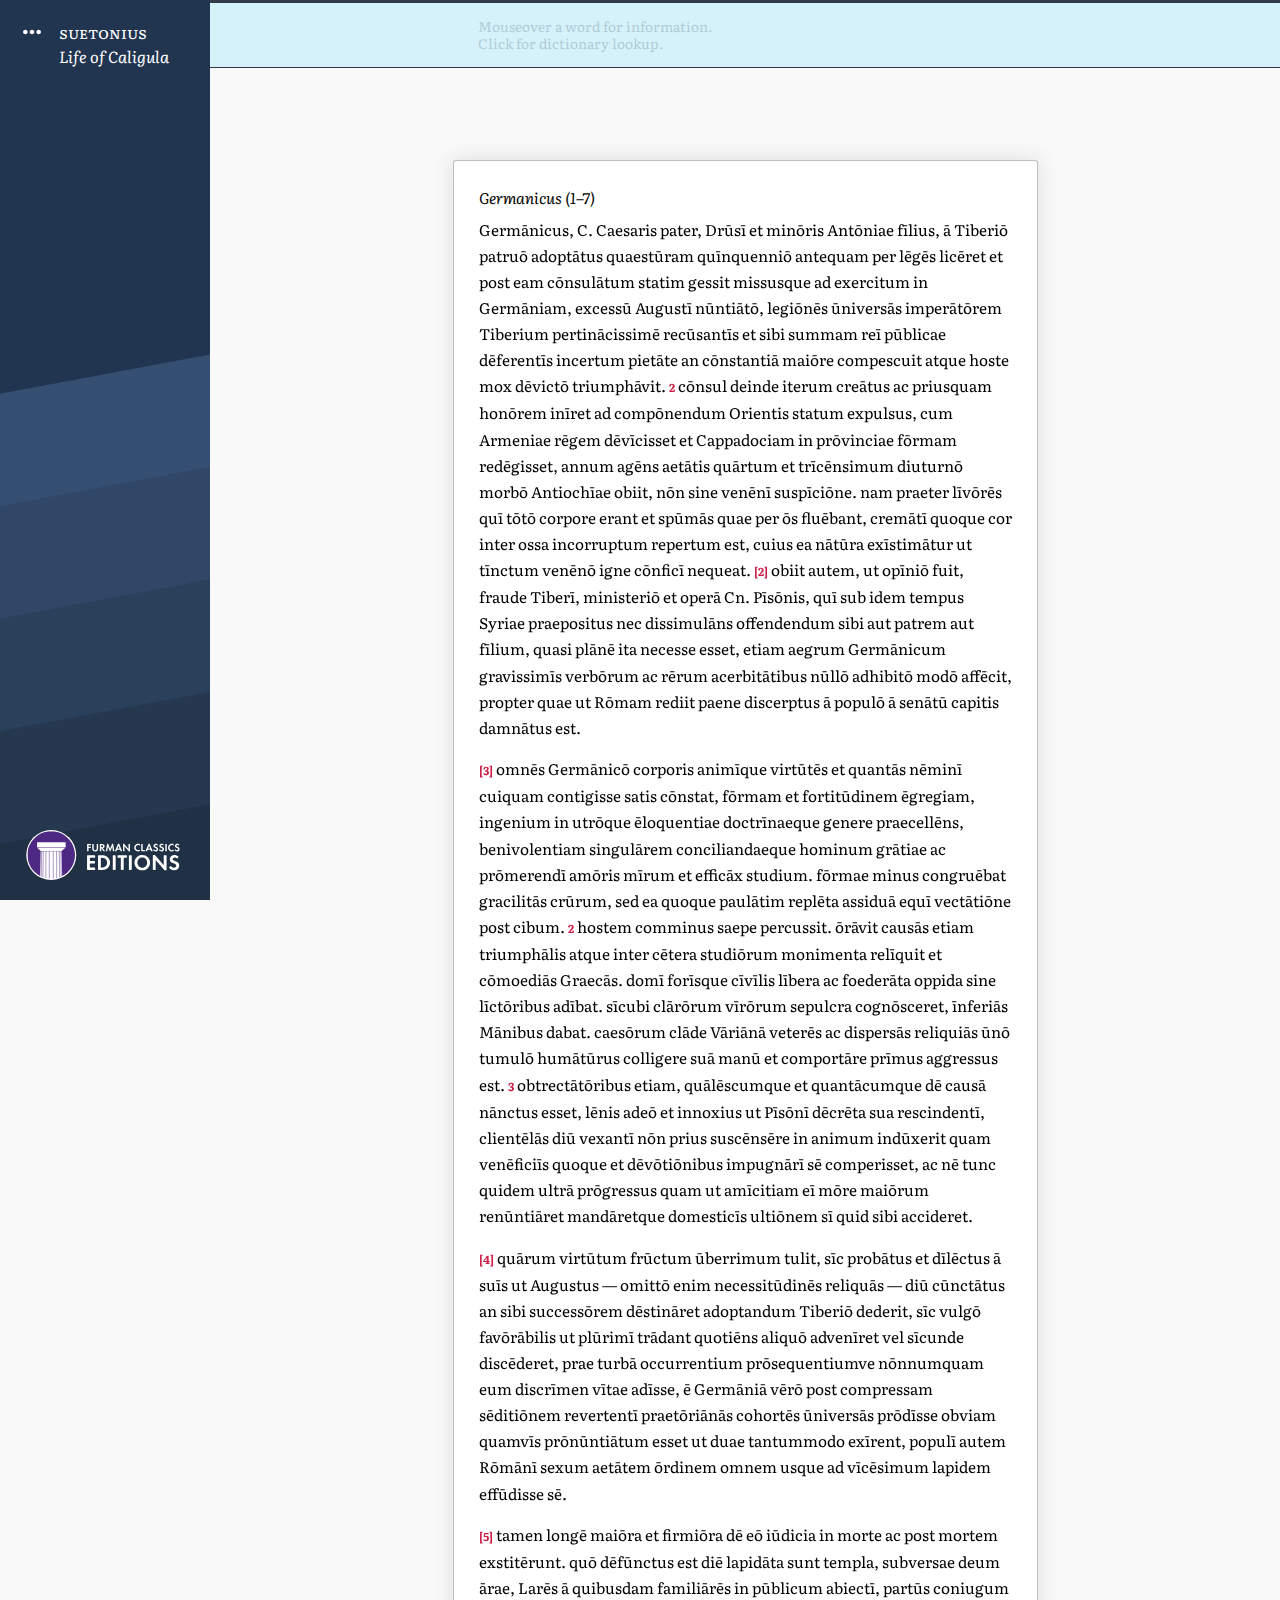
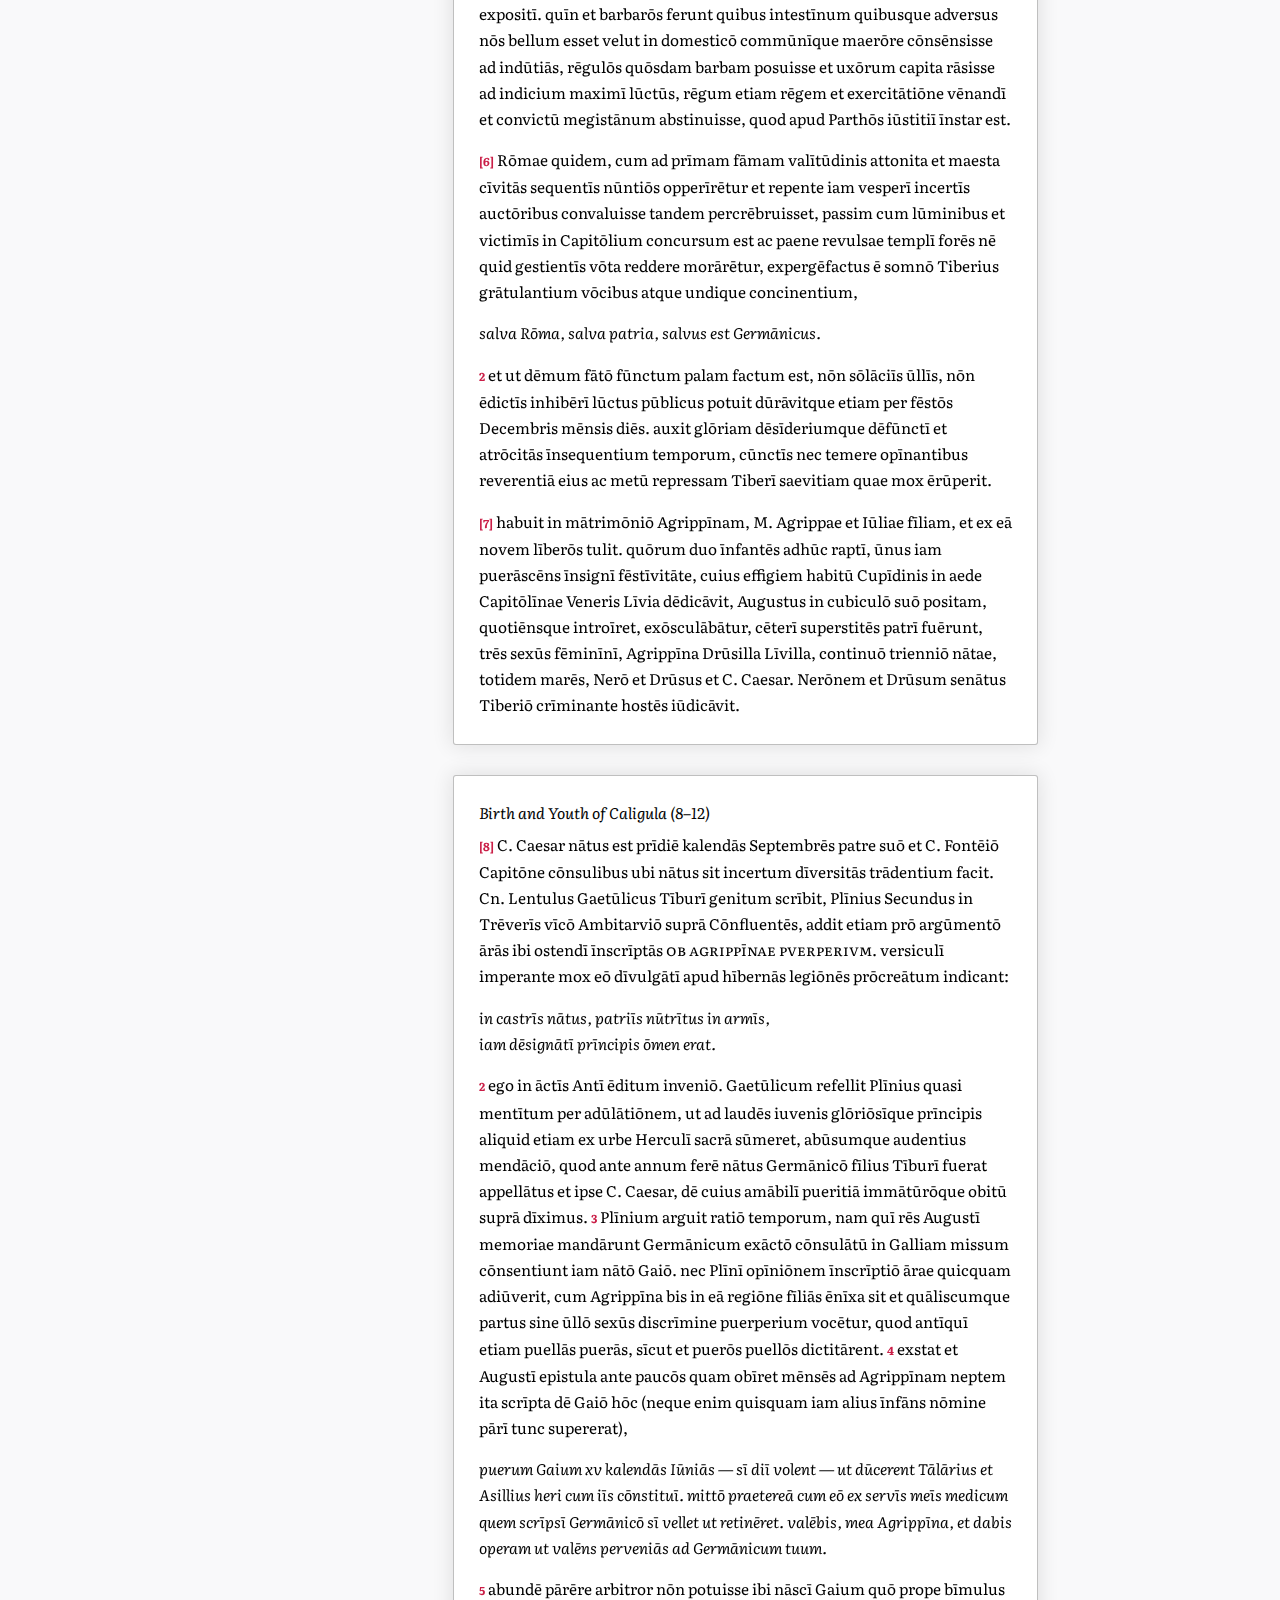
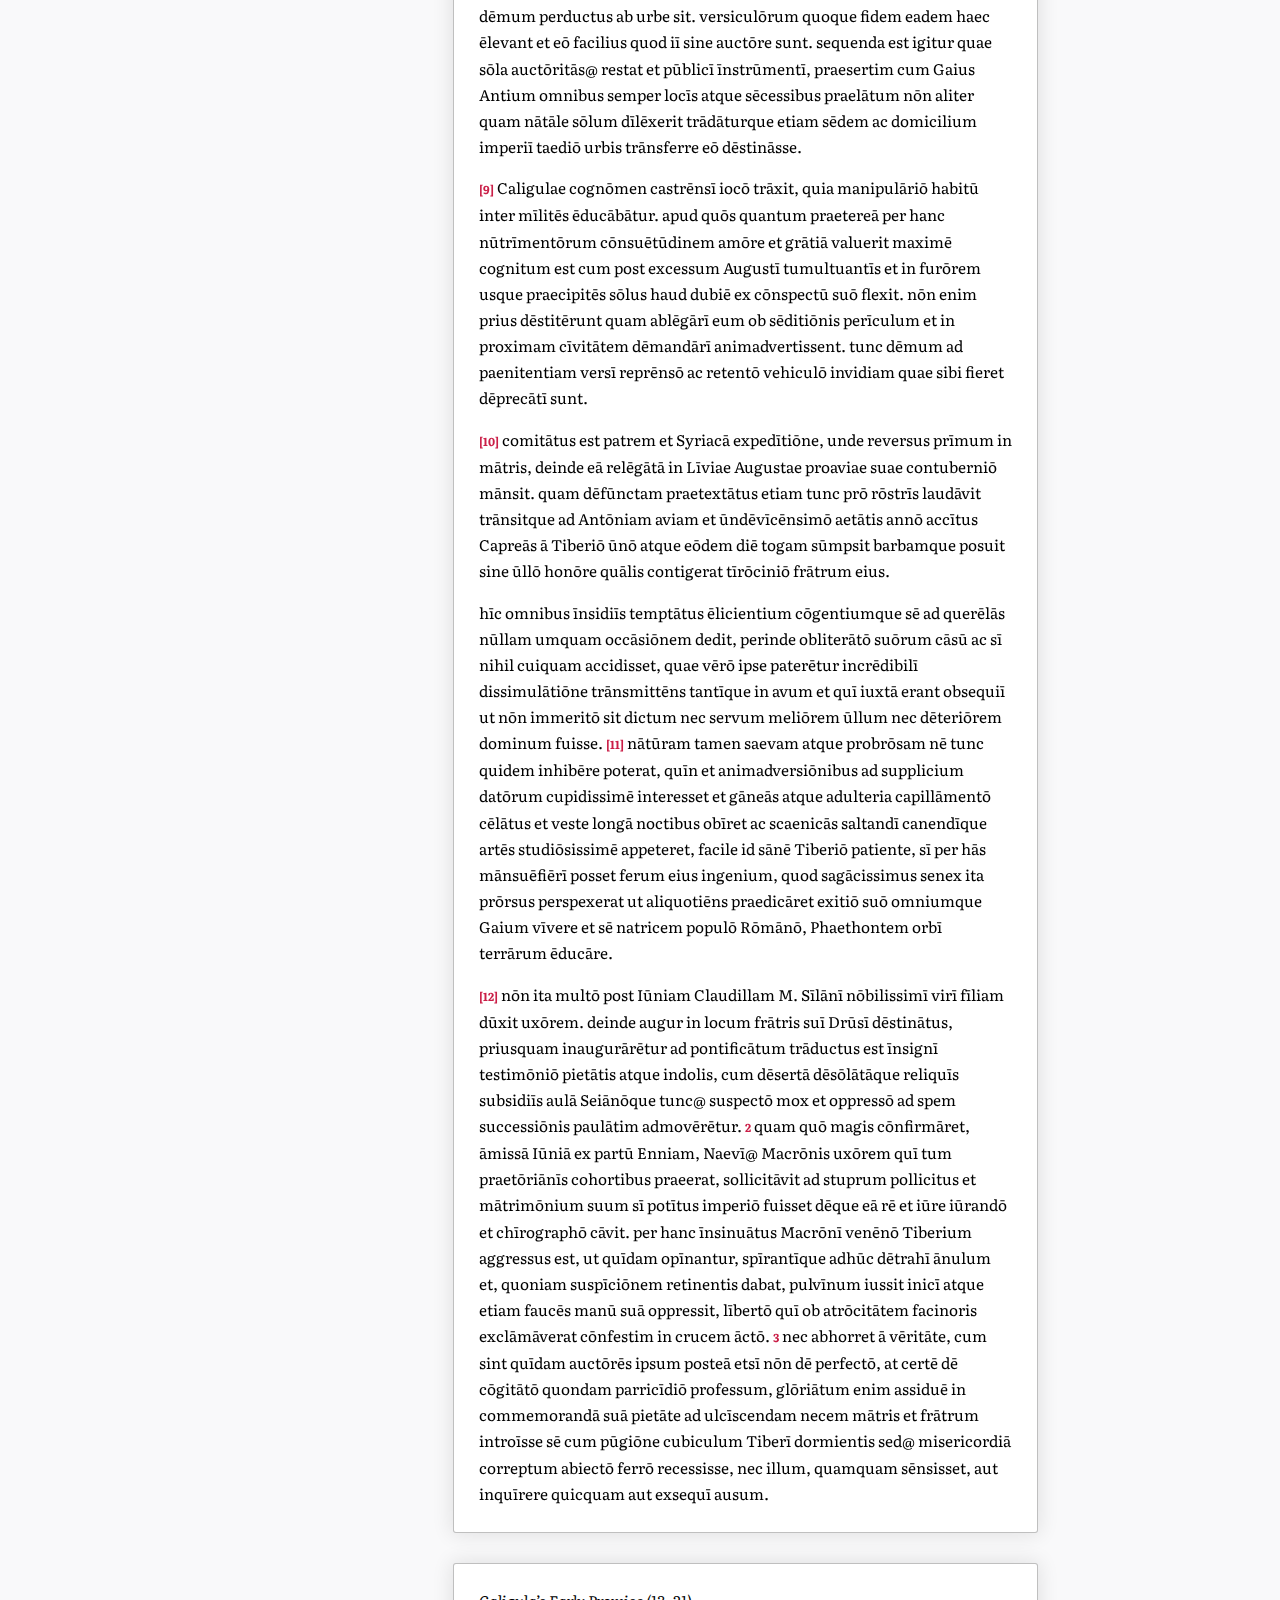
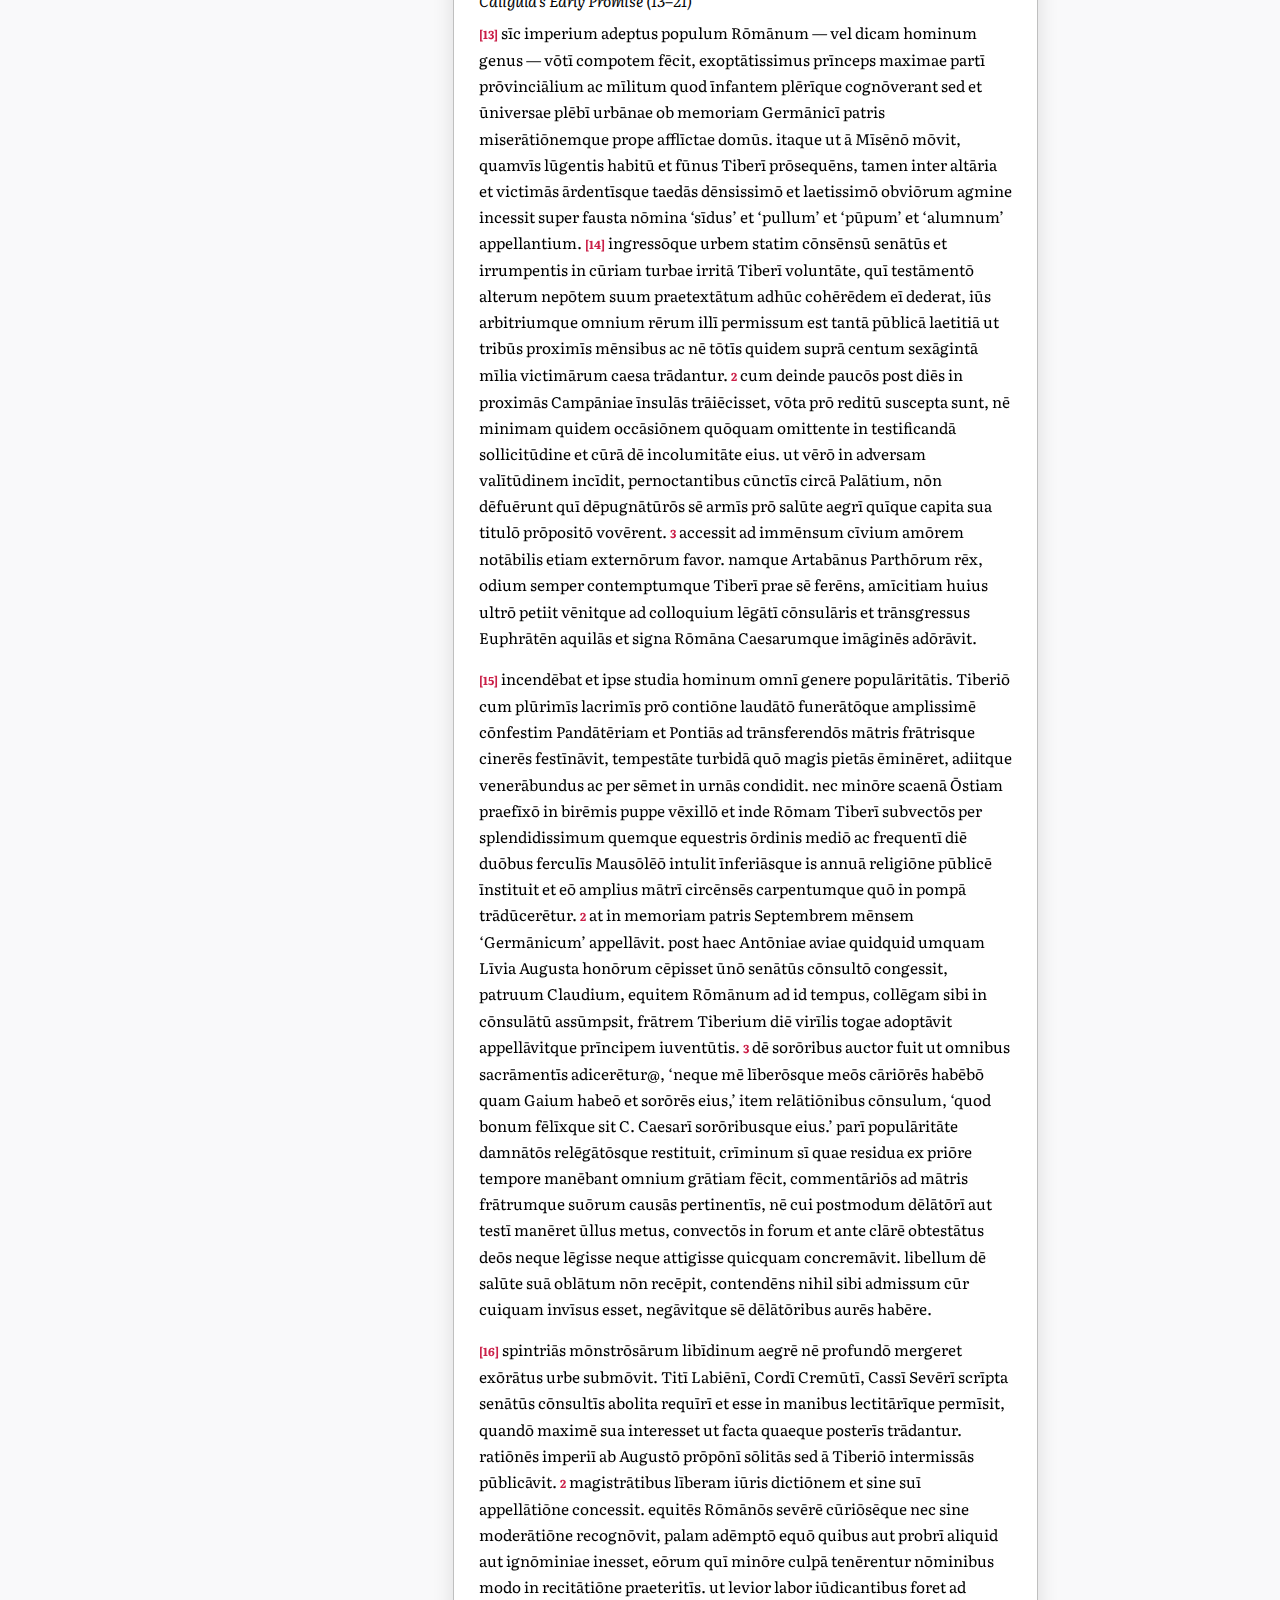
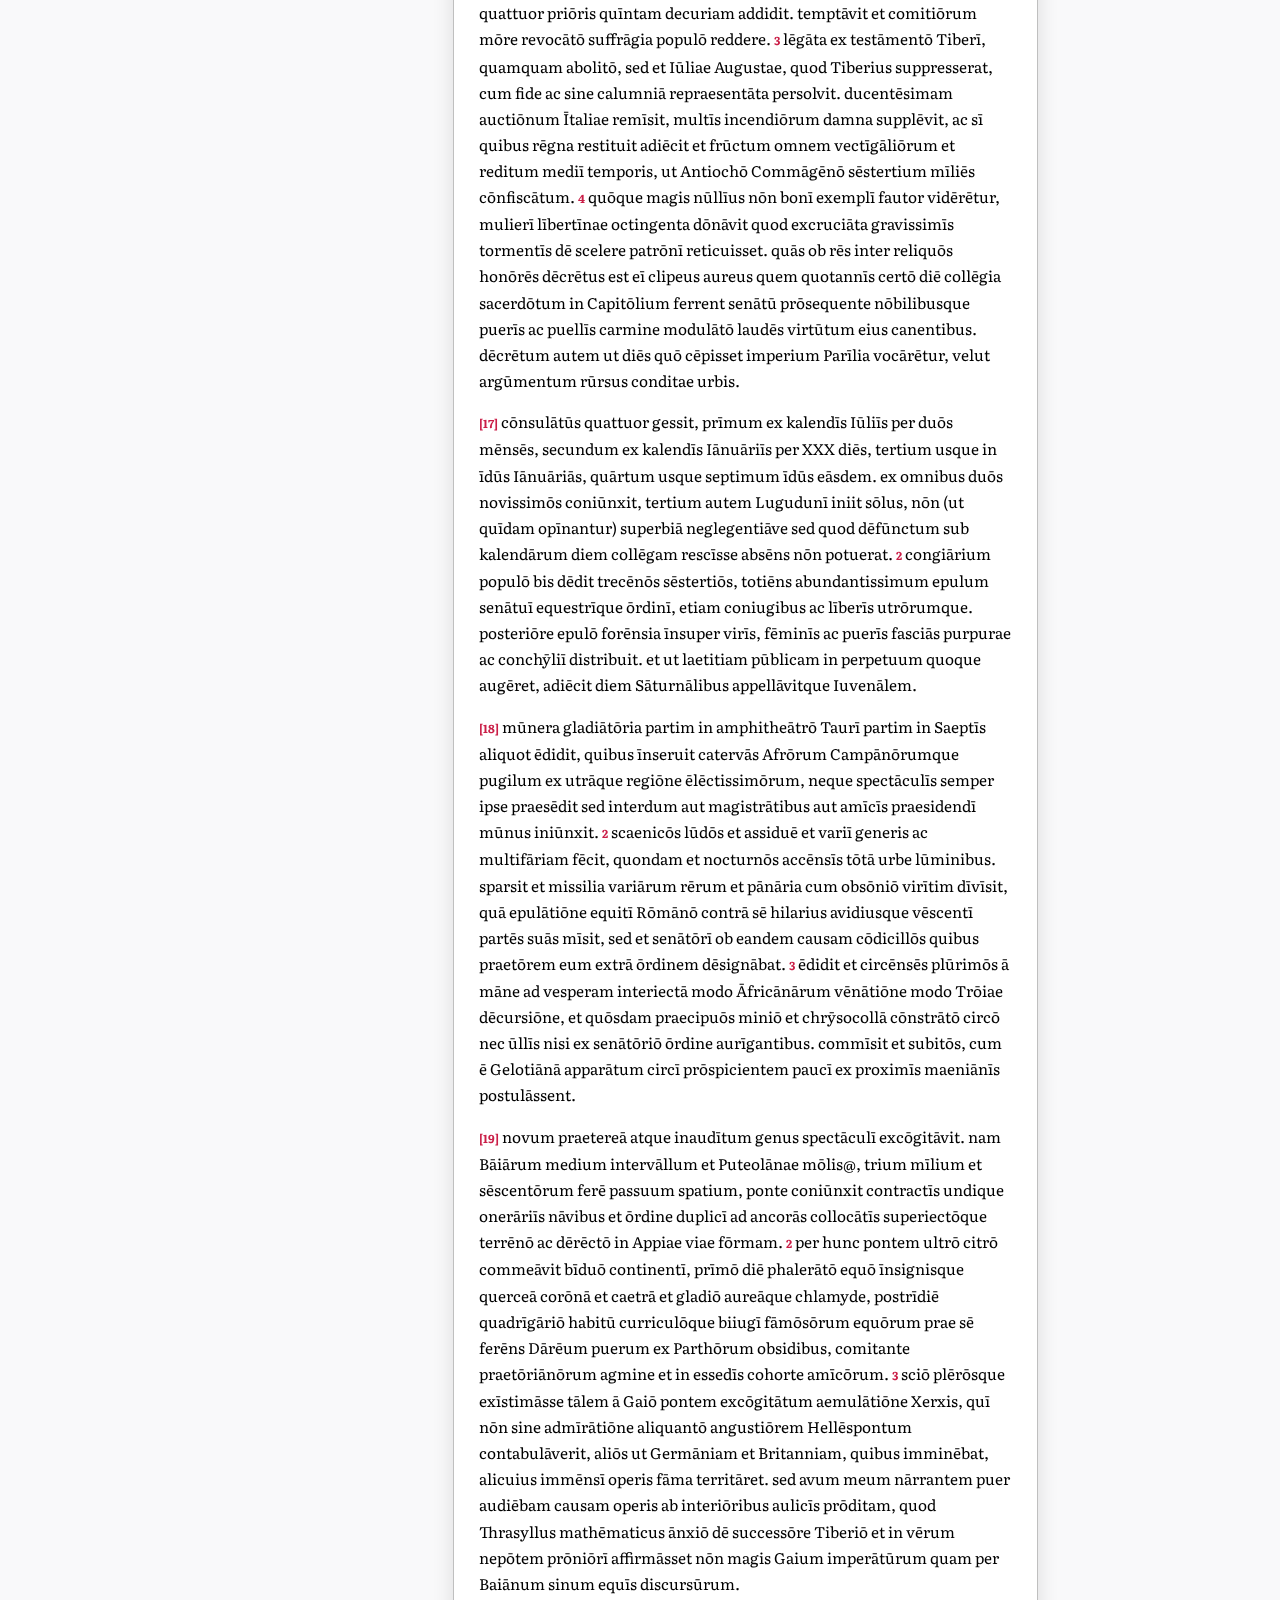
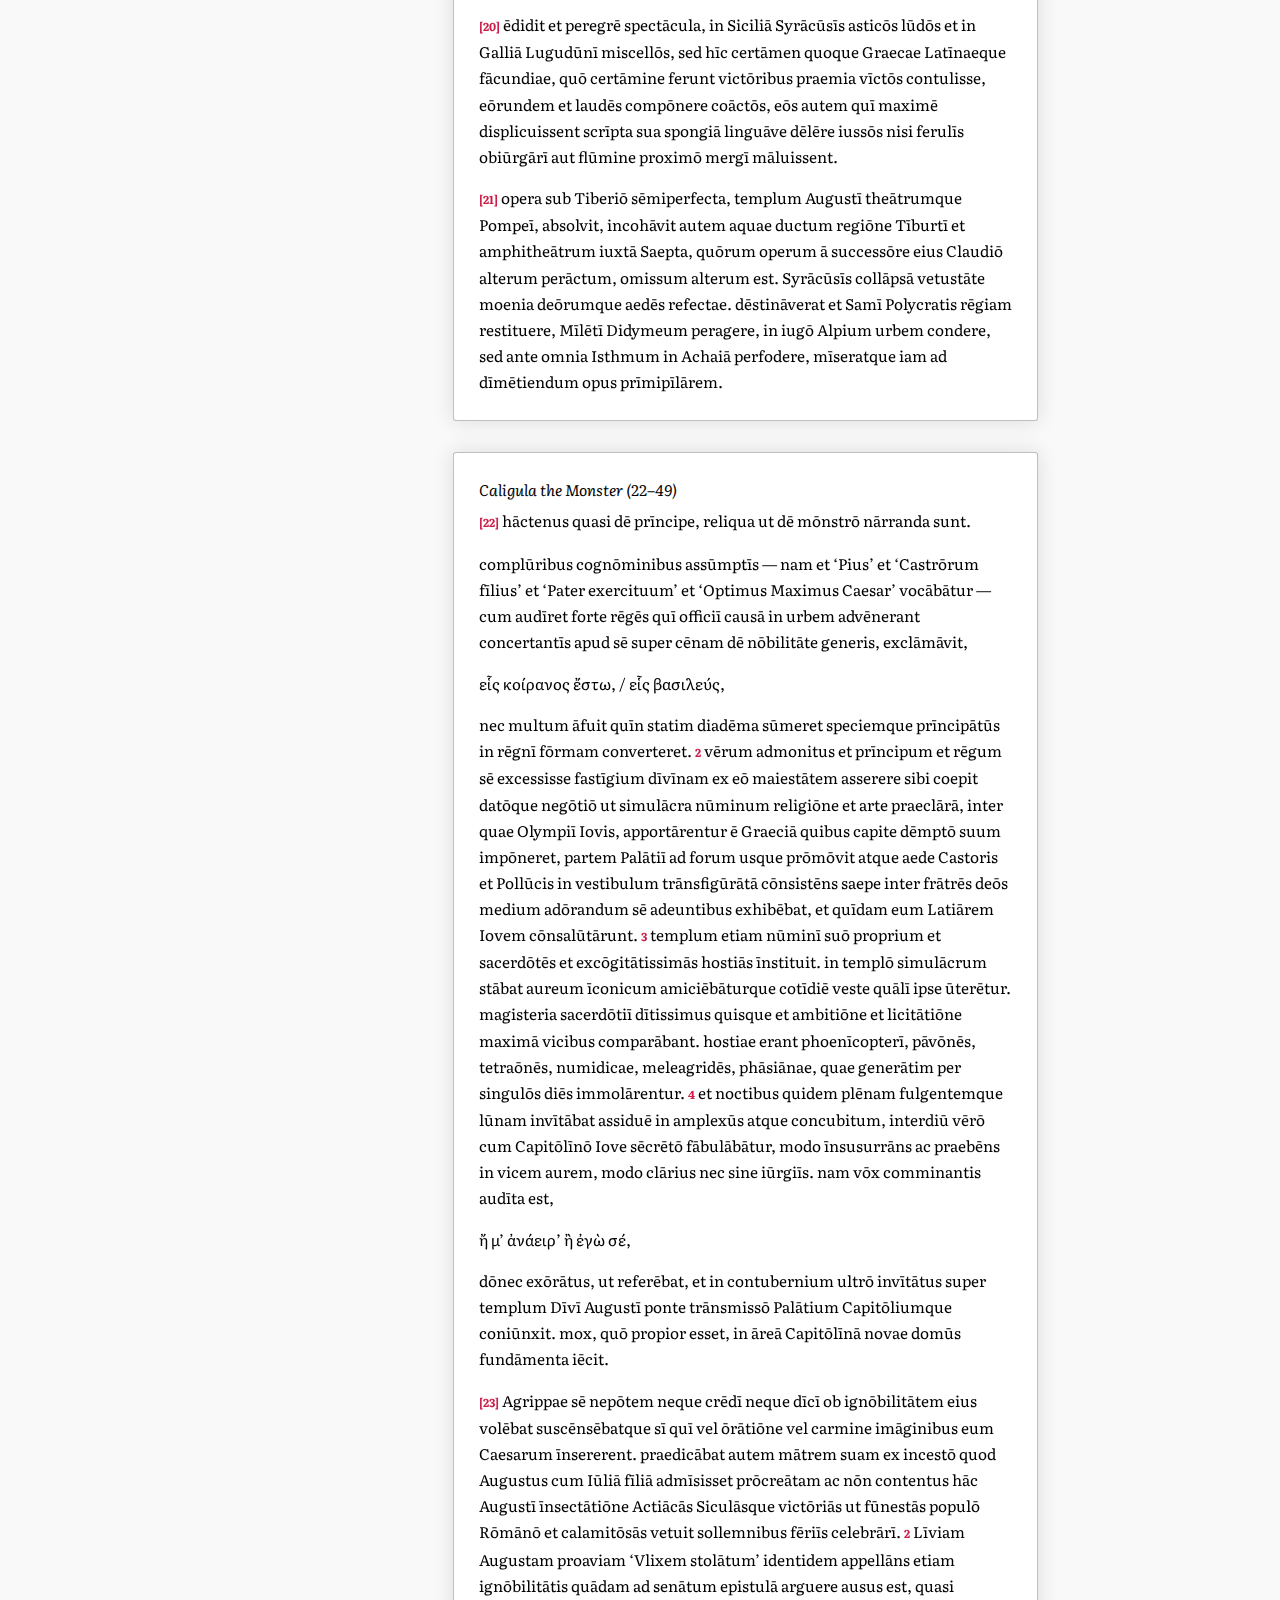
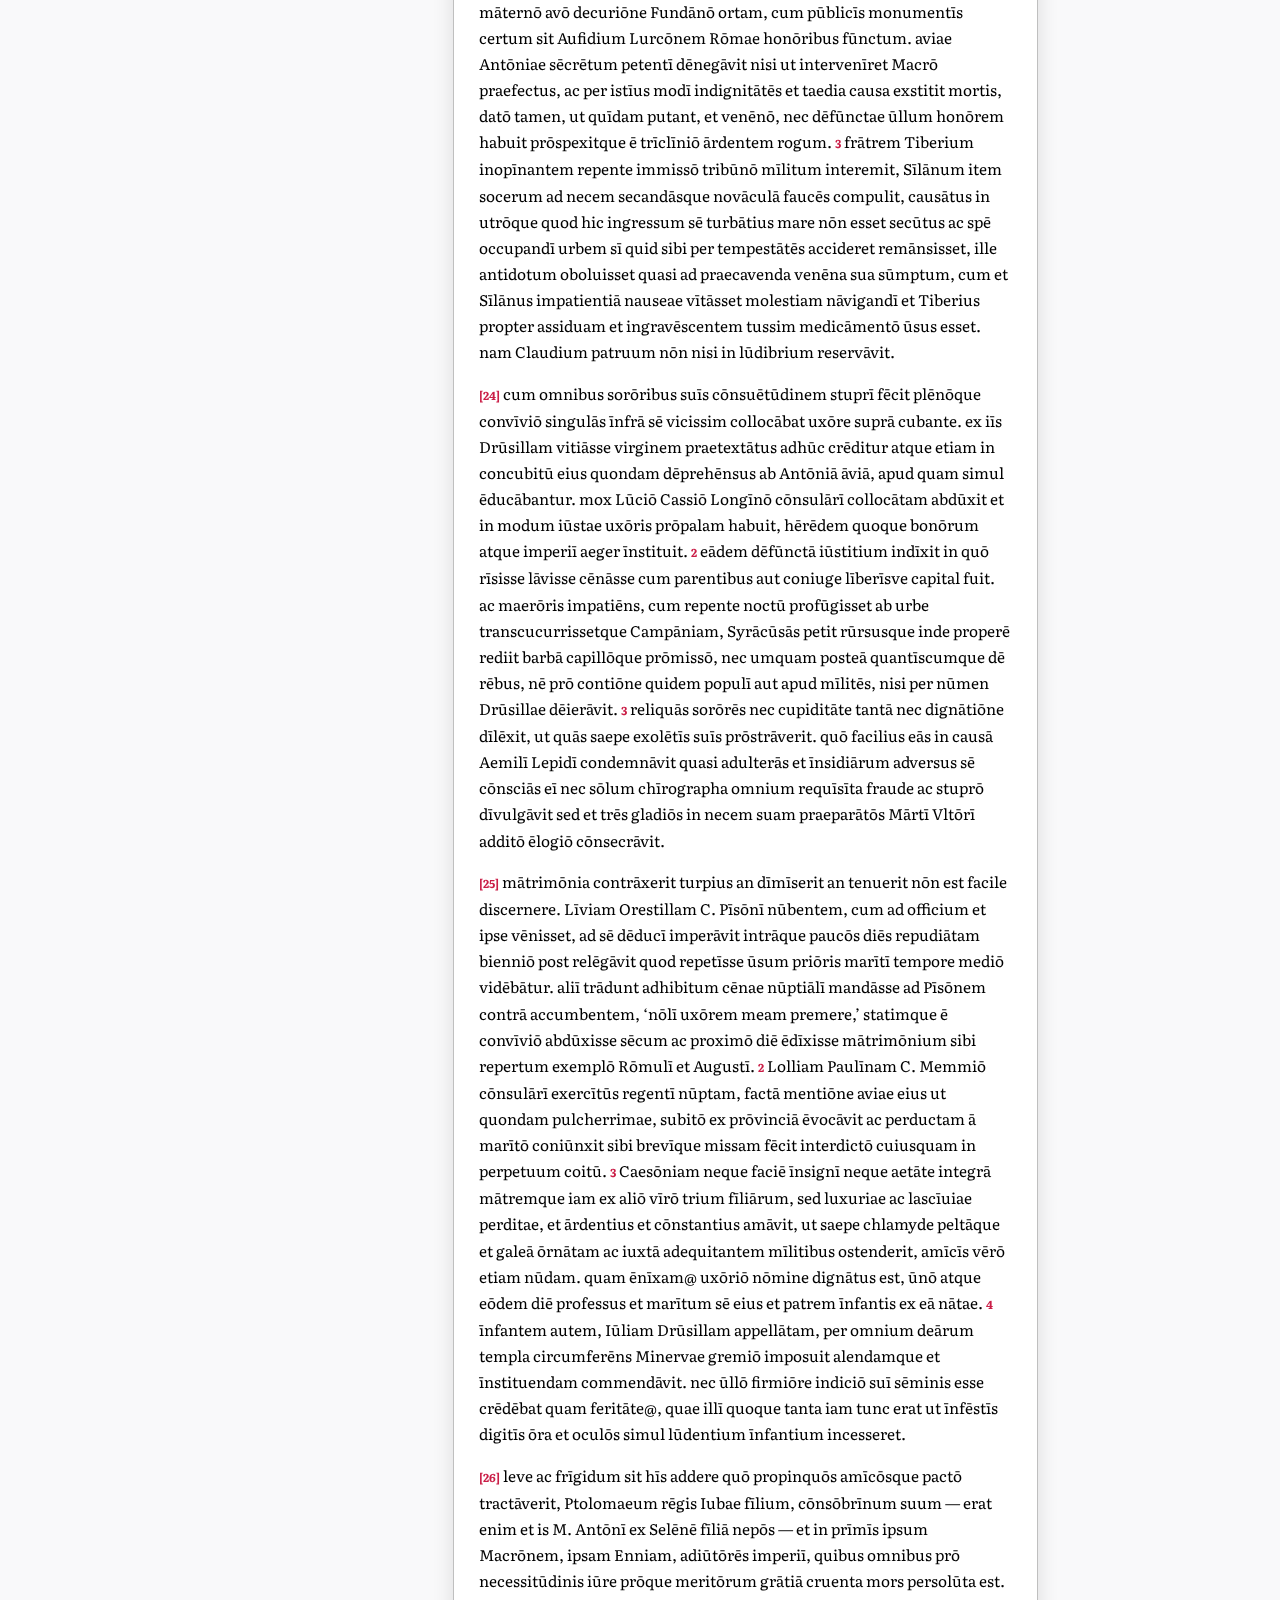
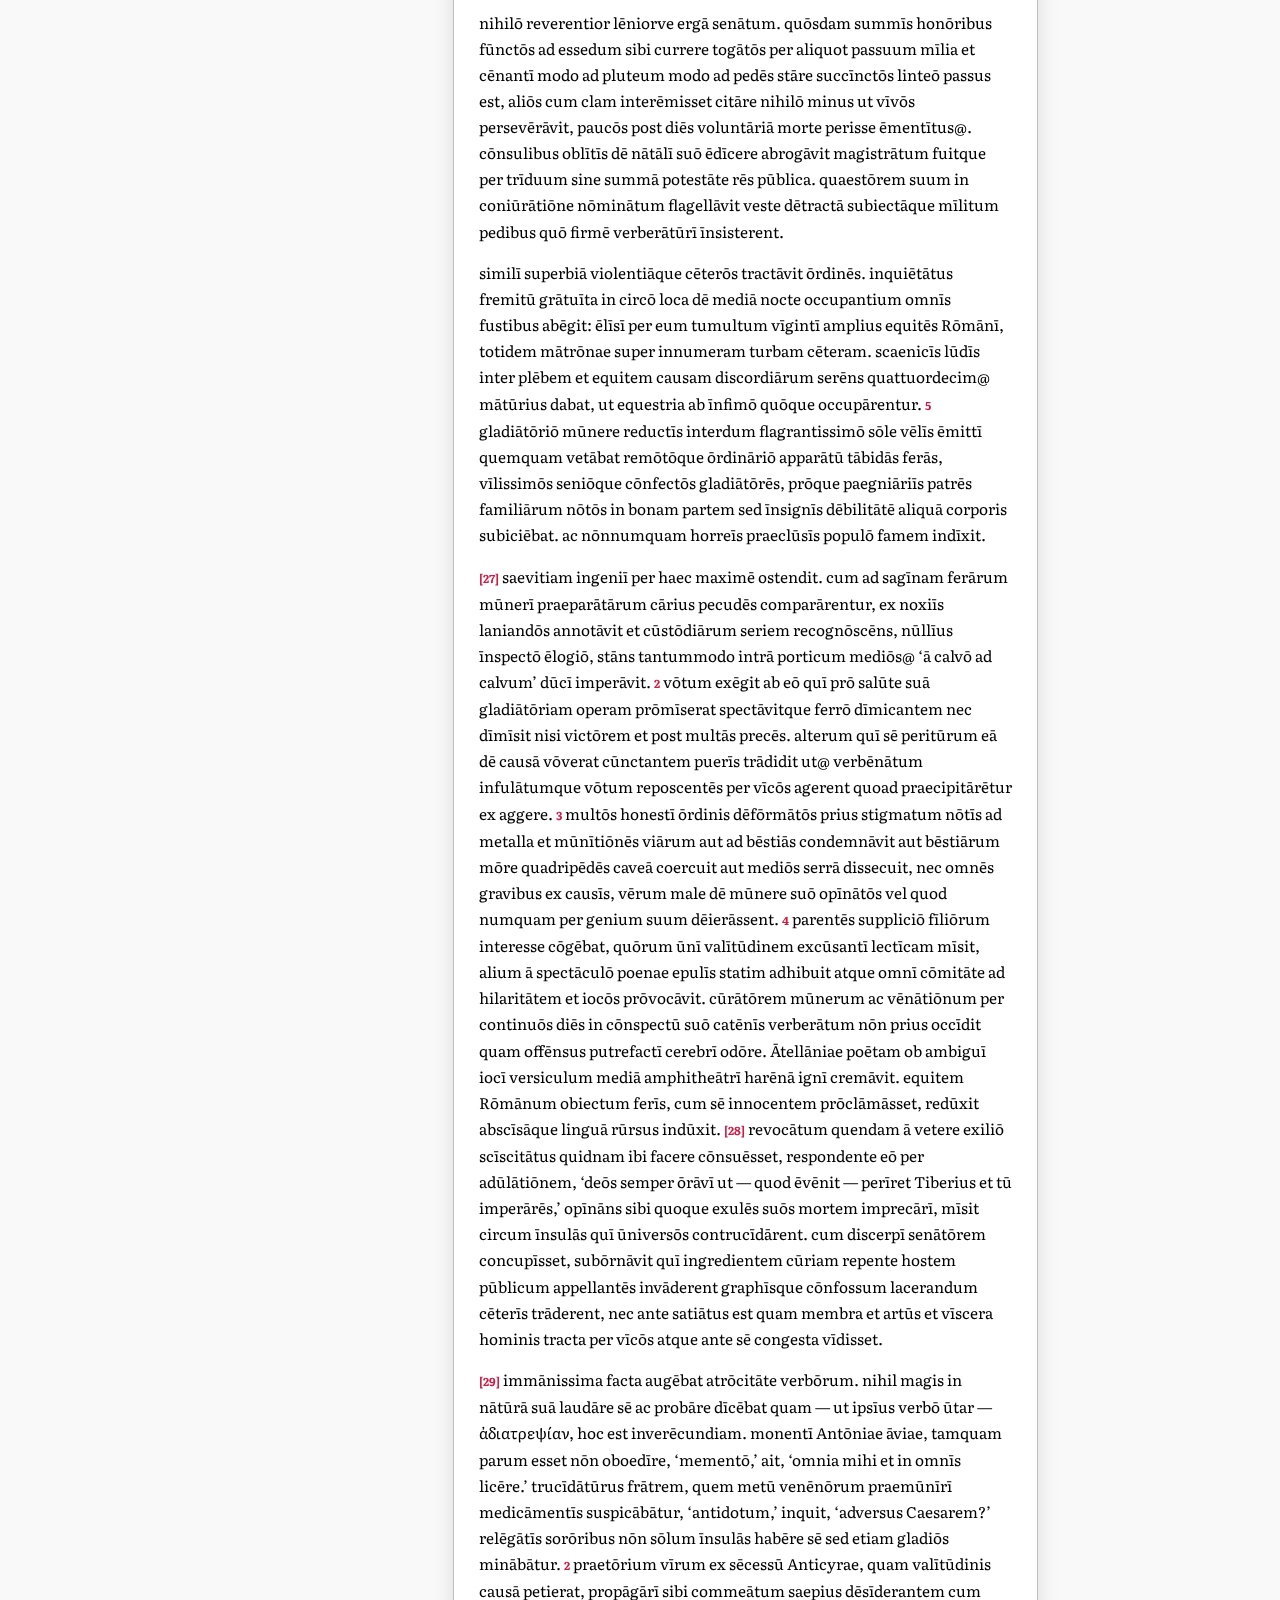
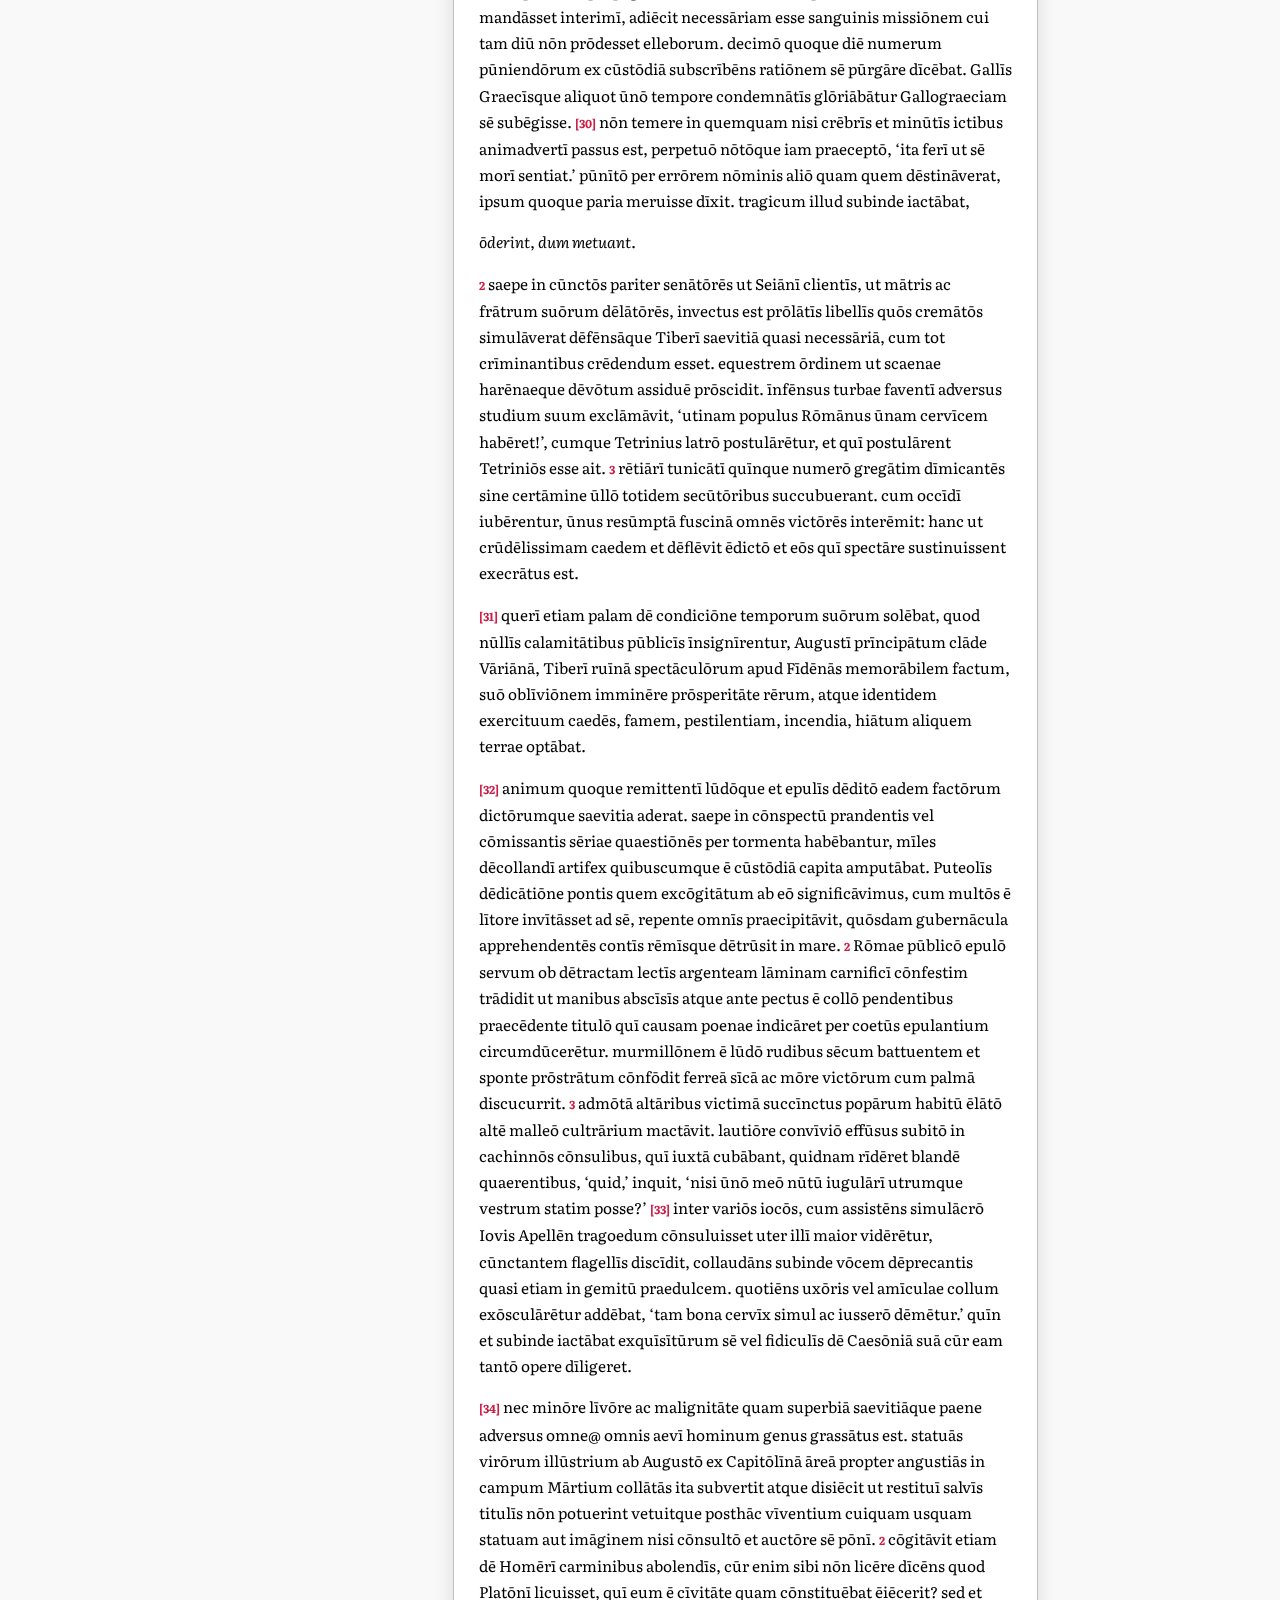
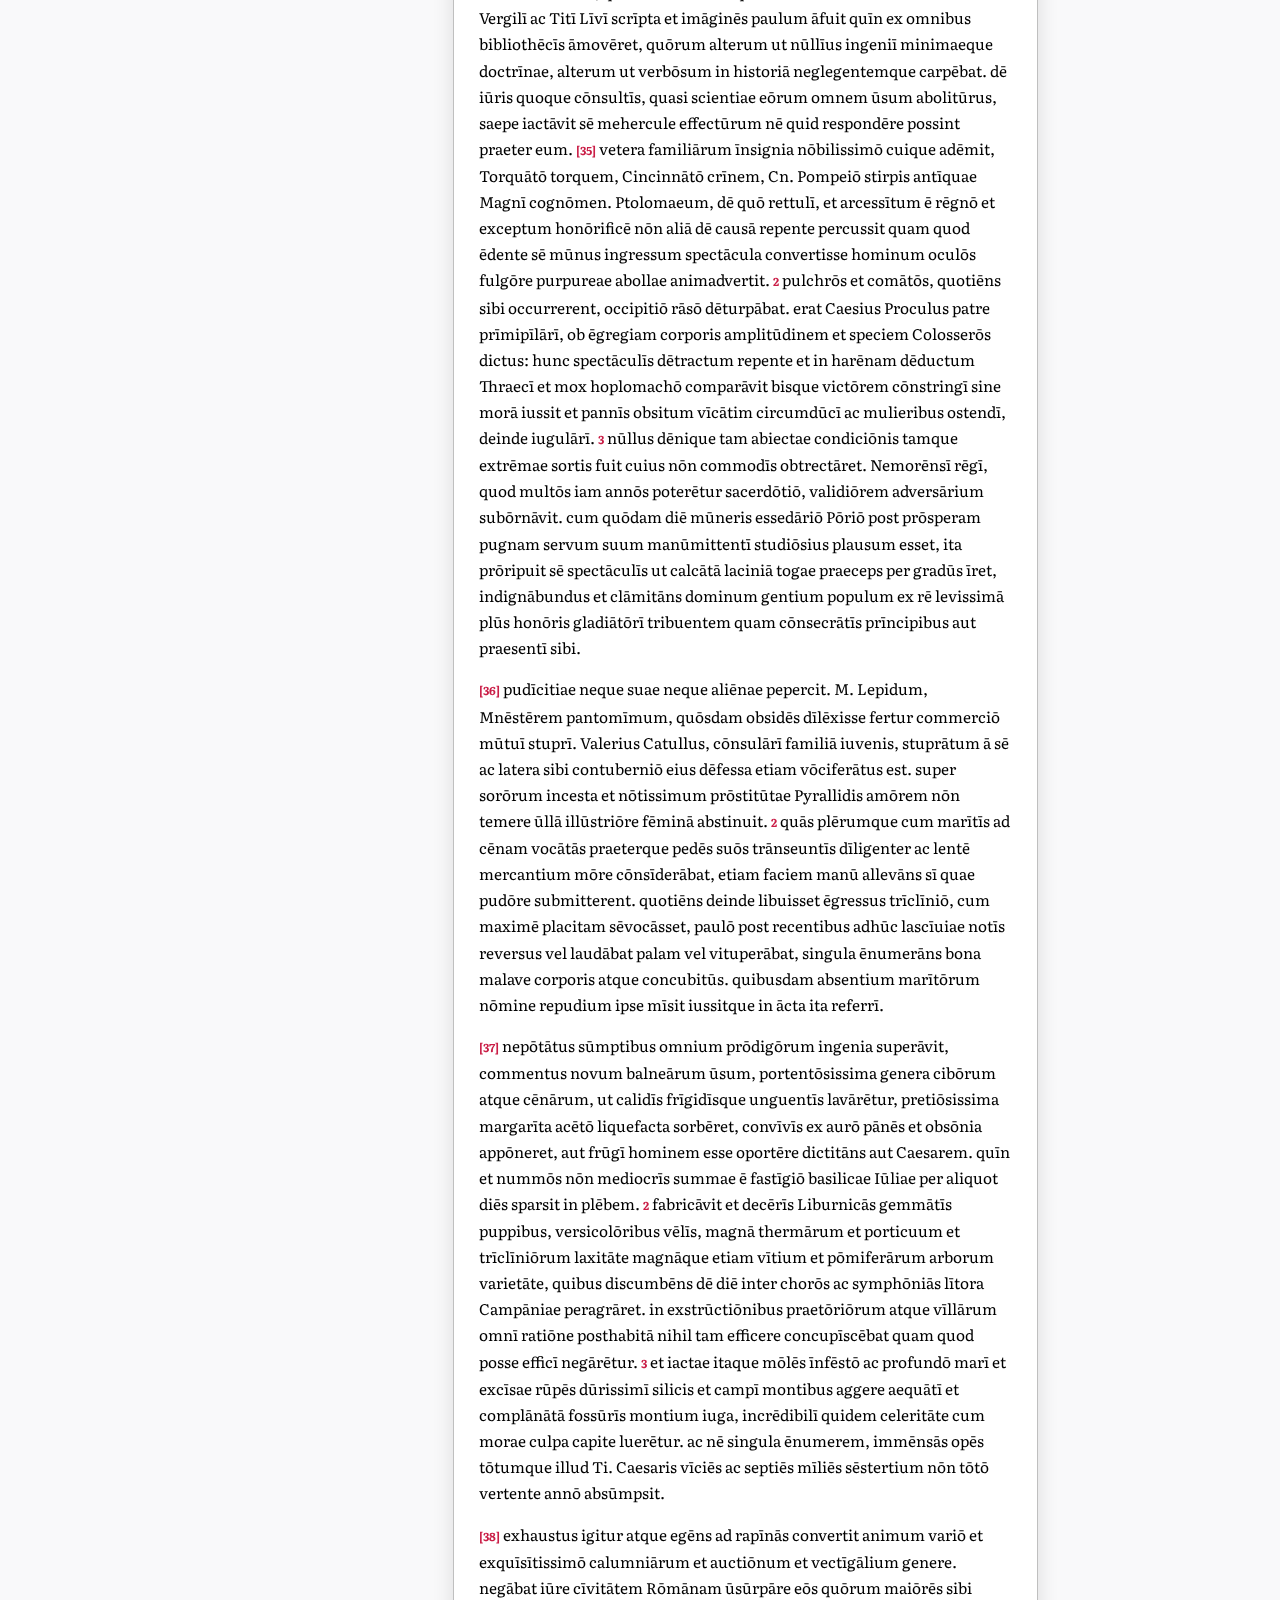
==== commit ce3bea0a: "Styles." ====
--- a/working.html
+++ b/working.html
@@ -94,7 +94,7 @@
 
 	<aside>
 		<ul id="info">
-			<li id="infobox">Mouseover a word for information. Click for dictionary lookup.</li>
+			<li id="infobox">Mouseover a word for information.<br/>Click for dictionary lookup.</li>
 		</ul>
 	</aside>
 
--- a/styles.css
+++ b/styles.css
@@ -1,29 +1,27 @@
 /* ---------------------------- FONT IMPORTS -------------------------------------------------- */
-@import url('https://fonts.googleapis.com/css2?family=EB+Garamond:400&display=swap');
-
 @font-face {
-	font-family: 'Source Serif Pro';
+	font-family: 'Literata';
 	font-style: normal;
 	font-weight: 400;
-	src: url(fonts/ssp.woff2) format('woff2');
+	src: url(fonts/Literata12pt-Regular.ttf) format('woff2');
 }
 @font-face {
-	font-family: 'Source Serif Pro';
+	font-family: 'Literata';
 	font-style: italic;
 	font-weight: 400;
-	src: url(fonts/sspi.woff2) format('woff2');
+	src: url(fonts/Literata12pt-Italic.ttf) format('woff2');
 }
 @font-face {
-	font-family: 'Source Serif Pro';
+	font-family: 'Literata';
 	font-style: normal;
 	font-weight: 800;
-	src: url(fonts/sspb.woff2) format('woff2');
+	src: url(fonts/Literata12pt-Bold.ttf) format('woff2');
 }
 @font-face {
-	font-family: 'Source Serif Pro';
+	font-family: 'Literata';
 	font-style: italic;
 	font-weight: 800;
-	src: url(fonts/sspbi.woff2) format('woff2');
+	src: url(fonts/Literata12pt-BoldItalic.ttf) format('woff2');
 }
 
 /* ---------------------------- HOUSEKEEPING -------------------------------------------------- */
@@ -31,8 +29,8 @@
 	margin: 0;
 	padding: 0;
 	box-sizing: border-box;
-	font-family: 'Source Serif Pro', system-ui, -apple-system, BlinkMacSystemFont, 'Segoe UI';
-	font-size: clamp(16px, 1.35vw, 30px);
+	font-family: 'Literata', system-ui, -apple-system, BlinkMacSystemFont, 'Segoe UI';
+	font-size: clamp(14px, 1.2vw, 30px);
 }
 
 html{scroll-padding-top: 160px;}
@@ -48,8 +46,9 @@
 }
 
 body {
-	background-color: #F3F4F3;
+	/* background-image: url(/images/graypebbled.png); */
 	/* background-color: #e3e3f0; */
+	background-color: rgb(249, 249, 250);
 	margin: 0;
 	display: grid;
 	grid-template-columns: 210px 1fr;
@@ -66,36 +65,22 @@
 	width:210px; height: 100vh;
 	display: flex;
 	flex-direction: column;
-	background-color: #333b49;
-	background-image: url("data:image/svg+xml,%3Csvg xmlns='http://www.w3.org/2000/svg' viewBox='0 0 2000 1500'%3E%3Cdefs%3E%3Ccircle stroke='%233a4353' vector-effect='non-scaling-stroke' id='a' fill='none' stroke-width='3.2' r='315'/%3E%3Cuse id='f' href='%23a' stroke-dasharray='100 100 100 9999'/%3E%3Cuse id='b' href='%23a' stroke-dasharray='250 250 250 250 250 9999'/%3E%3Cuse id='e' href='%23a' stroke-dasharray='1000 500 1000 500 9999'/%3E%3Cuse id='g' href='%23a' stroke-dasharray='1500 9999'/%3E%3Cuse id='h' href='%23a' stroke-dasharray='2000 500 500 9999'/%3E%3Cuse id='j' href='%23a' stroke-dasharray='800 800 800 800 800 9999'/%3E%3Cuse id='k' href='%23a' stroke-dasharray='1200 1200 1200 1200 1200 9999'/%3E%3Cuse id='l' href='%23a' stroke-dasharray='1600 1600 1600 1600 1600 9999'/%3E%3C/defs%3E%3Cg transform='translate(1000 750)' stroke-opacity='0.51'%3E%3Cg %3E%3Ccircle fill='%233a4353' fill-opacity='0.51' r='10'/%3E%3Cg transform='rotate(-60 0 0)'%3E%3Cuse href='%23f' transform='scale(.1) rotate(50 0 0)' /%3E%3Cuse href='%23f' transform='scale(.2) rotate(100 0 0)' /%3E%3Cuse href='%23f' transform='scale(.3) rotate(150 0 0)' /%3E%3C/g%3E%3Cg transform='rotate(-19.8 0 0)'%3E%3Cuse href='%23b' transform='scale(.4) rotate(200 0 0)' /%3E%3Cuse href='%23z' transform='scale(.5) rotate(250 0 0)' /%3E%3C/g%3E%3Cg id='z' transform='rotate(27 0 0)'%3E%3Cg transform=''%3E%3Cuse href='%23b'/%3E%3Cuse href='%23b' transform='scale(1.2) rotate(90 0 0)' /%3E%3Cuse href='%23b' transform='scale(1.4) rotate(60 0 0)' /%3E%3Cuse href='%23e' transform='scale(1.6) rotate(120 0 0)' /%3E%3Cuse href='%23e' transform='scale(1.8) rotate(30 0 0)' /%3E%3C/g%3E%3C/g%3E%3Cg id='y' transform='rotate(89.1 0 0)'%3E%3Cg transform=''%3E%3Cuse href='%23e' transform='scale(1.1) rotate(20 0 0)' /%3E%3Cuse href='%23g' transform='scale(1.3) rotate(-40 0 0)' /%3E%3Cuse href='%23g' transform='scale(1.5) rotate(60 0 0)' /%3E%3Cuse href='%23h' transform='scale(1.7) rotate(-80 0 0)' /%3E%3Cuse href='%23j' transform='scale(1.9) rotate(100 0 0)' /%3E%3C/g%3E%3C/g%3E%3Cg transform=''%3E%3Cg transform='rotate(-27 0 0)'%3E%3Cg transform='rotate(-118.8 0 0)'%3E%3Cuse href='%23h' transform='scale(2) rotate(60 0 0)'/%3E%3Cuse href='%23j' transform='scale(2.1) rotate(120 0 0)'/%3E%3Cuse href='%23j' transform='scale(2.3) rotate(180 0 0)'/%3E%3Cuse href='%23h' transform='scale(2.4) rotate(240 0 0)'/%3E%3Cuse href='%23j' transform='scale(2.5) rotate(300 0 0)'/%3E%3C/g%3E%3Cuse href='%23y' transform='scale(2) rotate(180 0 0)' /%3E%3Cuse href='%23j' transform='scale(2.7)'/%3E%3Cuse href='%23j' transform='scale(2.8) rotate(45 0 0)'/%3E%3Cuse href='%23j' transform='scale(2.9) rotate(90 0 0)'/%3E%3Cuse href='%23k' transform='scale(3.1) rotate(135 0 0)'/%3E%3Cuse href='%23k' transform='scale(3.2) rotate(180 0 0)'/%3E%3C/g%3E%3Cuse href='%23k' transform='scale(3.3) rotate(225 0 0)'/%3E%3Cuse href='%23k' transform='scale(3.5) rotate(270 0 0)'/%3E%3Cuse href='%23k' transform='scale(3.6) rotate(315 0 0)'/%3E%3Cuse href='%23k' transform='scale(3.7)'/%3E%3Cuse href='%23k' transform='scale(3.9) rotate(75 0 0)'/%3E%3C/g%3E%3C/g%3E%3C/g%3E%3C/svg%3E");
+	/* background-color: #2b323d;
+	background-image: url("data:image/svg+xml,%3Csvg xmlns='http://www.w3.org/2000/svg' viewBox='0 0 2000 1500'%3E%3Cdefs%3E%3Ccircle stroke='%233a4353' vector-effect='non-scaling-stroke' id='a' fill='none' stroke-width='3.2' r='315'/%3E%3Cuse id='f' href='%23a' stroke-dasharray='100 100 100 9999'/%3E%3Cuse id='b' href='%23a' stroke-dasharray='250 250 250 250 250 9999'/%3E%3Cuse id='e' href='%23a' stroke-dasharray='1000 500 1000 500 9999'/%3E%3Cuse id='g' href='%23a' stroke-dasharray='1500 9999'/%3E%3Cuse id='h' href='%23a' stroke-dasharray='2000 500 500 9999'/%3E%3Cuse id='j' href='%23a' stroke-dasharray='800 800 800 800 800 9999'/%3E%3Cuse id='k' href='%23a' stroke-dasharray='1200 1200 1200 1200 1200 9999'/%3E%3Cuse id='l' href='%23a' stroke-dasharray='1600 1600 1600 1600 1600 9999'/%3E%3C/defs%3E%3Cg transform='translate(1000 750)' stroke-opacity='0.26'%3E%3Cg %3E%3Ccircle fill='%233a4353' fill-opacity='0.51' r='10'/%3E%3Cg transform='rotate(-60 0 0)'%3E%3Cuse href='%23f' transform='scale(.1) rotate(50 0 0)' /%3E%3Cuse href='%23f' transform='scale(.2) rotate(100 0 0)' /%3E%3Cuse href='%23f' transform='scale(.3) rotate(150 0 0)' /%3E%3C/g%3E%3Cg transform='rotate(-19.8 0 0)'%3E%3Cuse href='%23b' transform='scale(.4) rotate(200 0 0)' /%3E%3Cuse href='%23z' transform='scale(.5) rotate(250 0 0)' /%3E%3C/g%3E%3Cg id='z' transform='rotate(27 0 0)'%3E%3Cg transform=''%3E%3Cuse href='%23b'/%3E%3Cuse href='%23b' transform='scale(1.2) rotate(90 0 0)' /%3E%3Cuse href='%23b' transform='scale(1.4) rotate(60 0 0)' /%3E%3Cuse href='%23e' transform='scale(1.6) rotate(120 0 0)' /%3E%3Cuse href='%23e' transform='scale(1.8) rotate(30 0 0)' /%3E%3C/g%3E%3C/g%3E%3Cg id='y' transform='rotate(89.1 0 0)'%3E%3Cg transform=''%3E%3Cuse href='%23e' transform='scale(1.1) rotate(20 0 0)' /%3E%3Cuse href='%23g' transform='scale(1.3) rotate(-40 0 0)' /%3E%3Cuse href='%23g' transform='scale(1.5) rotate(60 0 0)' /%3E%3Cuse href='%23h' transform='scale(1.7) rotate(-80 0 0)' /%3E%3Cuse href='%23j' transform='scale(1.9) rotate(100 0 0)' /%3E%3C/g%3E%3C/g%3E%3Cg transform=''%3E%3Cg transform='rotate(-27 0 0)'%3E%3Cg transform='rotate(-118.8 0 0)'%3E%3Cuse href='%23h' transform='scale(2) rotate(60 0 0)'/%3E%3Cuse href='%23j' transform='scale(2.1) rotate(120 0 0)'/%3E%3Cuse href='%23j' transform='scale(2.3) rotate(180 0 0)'/%3E%3Cuse href='%23h' transform='scale(2.4) rotate(240 0 0)'/%3E%3Cuse href='%23j' transform='scale(2.5) rotate(300 0 0)'/%3E%3C/g%3E%3Cuse href='%23y' transform='scale(2) rotate(180 0 0)' /%3E%3Cuse href='%23j' transform='scale(2.7)'/%3E%3Cuse href='%23j' transform='scale(2.8) rotate(45 0 0)'/%3E%3Cuse href='%23j' transform='scale(2.9) rotate(90 0 0)'/%3E%3Cuse href='%23k' transform='scale(3.1) rotate(135 0 0)'/%3E%3Cuse href='%23k' transform='scale(3.2) rotate(180 0 0)'/%3E%3C/g%3E%3Cuse href='%23k' transform='scale(3.3) rotate(225 0 0)'/%3E%3Cuse href='%23k' transform='scale(3.5) rotate(270 0 0)'/%3E%3Cuse href='%23k' transform='scale(3.6) rotate(315 0 0)'/%3E%3Cuse href='%23k' transform='scale(3.7)'/%3E%3Cuse href='%23k' transform='scale(3.9) rotate(75 0 0)'/%3E%3C/g%3E%3C/g%3E%3C/g%3E%3C/svg%3E");
 	background-attachment: fixed;
 	background-repeat: no-repeat;
-	background-size: cover;
-	/* background-color: #333b49;
-	background-image: url("data:image/svg+xml,%3Csvg xmlns='http://www.w3.org/2000/svg' width='100%25' height='100%25' viewBox='0 0 1600 800'%3E%3Cg %3E%3Cpolygon fill='%233e4251' points='1600 160 0 460 0 350 1600 50'/%3E%3Cpolygon fill='%234a495a' points='1600 260 0 560 0 450 1600 150'/%3E%3Cpolygon fill='%23555162' points='1600 360 0 660 0 550 1600 250'/%3E%3Cpolygon fill='%2361586b' points='1600 460 0 760 0 650 1600 350'/%3E%3Cpolygon fill='%236c5f73' points='1600 800 0 800 0 750 1600 450'/%3E%3C/g%3E%3C/svg%3E");
-	background-attachment: fixed;
 	background-size: cover; */
-	/* background-color: #333b49;
-	background-image: url("data:image/svg+xml,%3Csvg xmlns='http://www.w3.org/2000/svg' width='100%25' height='100%25' viewBox='0 0 1600 800'%3E%3Cg %3E%3Cpolygon fill='%23423d4d' points='1600 160 0 460 0 350 1600 50'/%3E%3Cpolygon fill='%23513f51' points='1600 260 0 560 0 450 1600 150'/%3E%3Cpolygon fill='%23604155' points='1600 360 0 660 0 550 1600 250'/%3E%3Cpolygon fill='%236f4359' points='1600 460 0 760 0 650 1600 350'/%3E%3Cpolygon fill='%237e455d' points='1600 800 0 800 0 750 1600 450'/%3E%3C/g%3E%3C/svg%3E");
-	background-attachment: fixed;
-	background-size: cover; */
-	/* background-color: #333b49;
-	background-image: url("data:image/svg+xml,%3Csvg width='100' height='20' viewBox='0 0 100 20' xmlns='http://www.w3.org/2000/svg'%3E%3Cpath d='M21.184 20c.357-.13.72-.264 1.088-.402l1.768-.661C33.64 15.347 39.647 14 50 14c10.271 0 15.362 1.222 24.629 4.928.955.383 1.869.74 2.75 1.072h6.225c-2.51-.73-5.139-1.691-8.233-2.928C65.888 13.278 60.562 12 50 12c-10.626 0-16.855 1.397-26.66 5.063l-1.767.662c-2.475.923-4.66 1.674-6.724 2.275h6.335zm0-20C13.258 2.892 8.077 4 0 4V2c5.744 0 9.951-.574 14.85-2h6.334zM77.38 0C85.239 2.966 90.502 4 100 4V2c-6.842 0-11.386-.542-16.396-2h-6.225zM0 14c8.44 0 13.718-1.21 22.272-4.402l1.768-.661C33.64 5.347 39.647 4 50 4c10.271 0 15.362 1.222 24.629 4.928C84.112 12.722 89.438 14 100 14v-2c-10.271 0-15.362-1.222-24.629-4.928C65.888 3.278 60.562 2 50 2 39.374 2 33.145 3.397 23.34 7.063l-1.767.662C13.223 10.84 8.163 12 0 12v2z' fill='%23424b5a' fill-opacity='0.41' fill-rule='evenodd'/%3E%3C/svg%3E"); */
+	background-color: #213450;
+background-image: url("data:image/svg+xml,%3Csvg xmlns='http://www.w3.org/2000/svg' width='100%25' height='100%25' viewBox='0 0 1600 800'%3E%3Cg %3E%3Cpolygon fill='%23354f72' points='1600 160 0 460 0 350 1600 50'/%3E%3Cpolygon fill='%23304767' points='1600 260 0 560 0 450 1600 150'/%3E%3Cpolygon fill='%232a405b' points='1600 360 0 660 0 550 1600 250'/%3E%3Cpolygon fill='%23253850' points='1600 460 0 760 0 650 1600 350'/%3E%3Cpolygon fill='%23203045' points='1600 800 0 800 0 750 1600 450'/%3E%3C/g%3E%3C/svg%3E");
+/* background-image: url(/images/slice1.svg); */
+background-attachment: fixed;
+background-size: cover;
 	padding: 20px;
 	justify-content: space-between;
 	align-items: center;
-	/* background: repeating-linear-gradient(-32.5deg, var(--color-mid), var(--color-mid) 8px, var(--color-dark) 8px, var(--color-dark) 16px); */
-	/* transition: all 400ms cubic-bezier(0.16, 0.68, 0.43, 0.99); */
-	/* animation: Gradient 60s infinite linear; */
-	/* background-size: 1250px 1250px; */
-}
-
-@keyframes Gradient{
-	0% {background-position-x:0%}
-	100% {background-position-x:100%}
-}
-
-header img {
+}
+
+header object {
 	height: 50px;
 }
 
@@ -104,7 +89,7 @@
 hgroup h1, hgroup h2, hgroup h2 i, nav label {
 	color: #ffffff;
 	font-weight: 400;
-	font-size: 20px;
+	font-size: 16px;
 	line-height: 24px;
 	font-feature-settings: "onum", "pnum";
 }
@@ -164,7 +149,7 @@
 /* ---------------------------- ASIDE --------------------------------------------------------- */
 aside {
 	position: fixed; top: 0; left: 210px; width: calc(100% - 210px);
-	background-color: var(--color-light);
+	background-color: #d5f2fa;
 	border-bottom: 1px solid var(--dark-border);
 	border-top: 3px solid var(--color-mid);
 	z-index: 2;
@@ -176,21 +161,21 @@
 	margin: 0 auto;
 	position:relative;
 	list-style-type: none;
-	line-height: .9rem;
+	line-height: 1.1rem;
 	/* overflow-x: hidden; */
 	padding: 15px 25px;
 }
 
 #infobox{
-	font-size:1rem;
 	opacity:.2;
 	/* text-align:center; */
 	/* margin-left:-100px; */
 }
 
 #info li, a {
-	font-size: .8rem;
+	font-size: .9rem;
 	text-decoration: none;
+	color: #213450;
 }
 
 #citation {
@@ -205,8 +190,8 @@
 
 .entry{
 	font-weight: bold;
-	font-size: 1.1rem;
-	line-height: 1.3rem;
+	font-size: 1.35rem;
+	line-height: 1.75rem;
 }
 
 em {
@@ -233,7 +218,8 @@
 	padding: 25px 25px;
 	background-color: #ffffff;
 	border-radius: 3px;
-	/* border: 1.5px solid var(--dark-border) */
+	border: 1.5px solid #00000040;
+	box-shadow: 0px 0px 20px 2px #00000019;
 }
 
 h3 {
@@ -244,7 +230,7 @@
 }
 
 p {
-	line-height: 1.6rem;
+	line-height: 1.7rem;
 	position: relative;
 }
 
@@ -293,7 +279,7 @@
 }
 
 .grk{
-	font-family: 'EB Garamond', system-ui, -apple-system, BlinkMacSystemFont, 'Segoe UI';
+	/* font-family: 'EB Garamond', system-ui, -apple-system, BlinkMacSystemFont, 'Segoe UI'; */
 }
 
 .lac{
@@ -395,7 +381,9 @@
 		max-width: 100vw;
 	}
 
-	main p, main span {
+	main p
+	/* , main span */
+	{
 		font-size: 14px;
 		line-height: 20px;
 	}
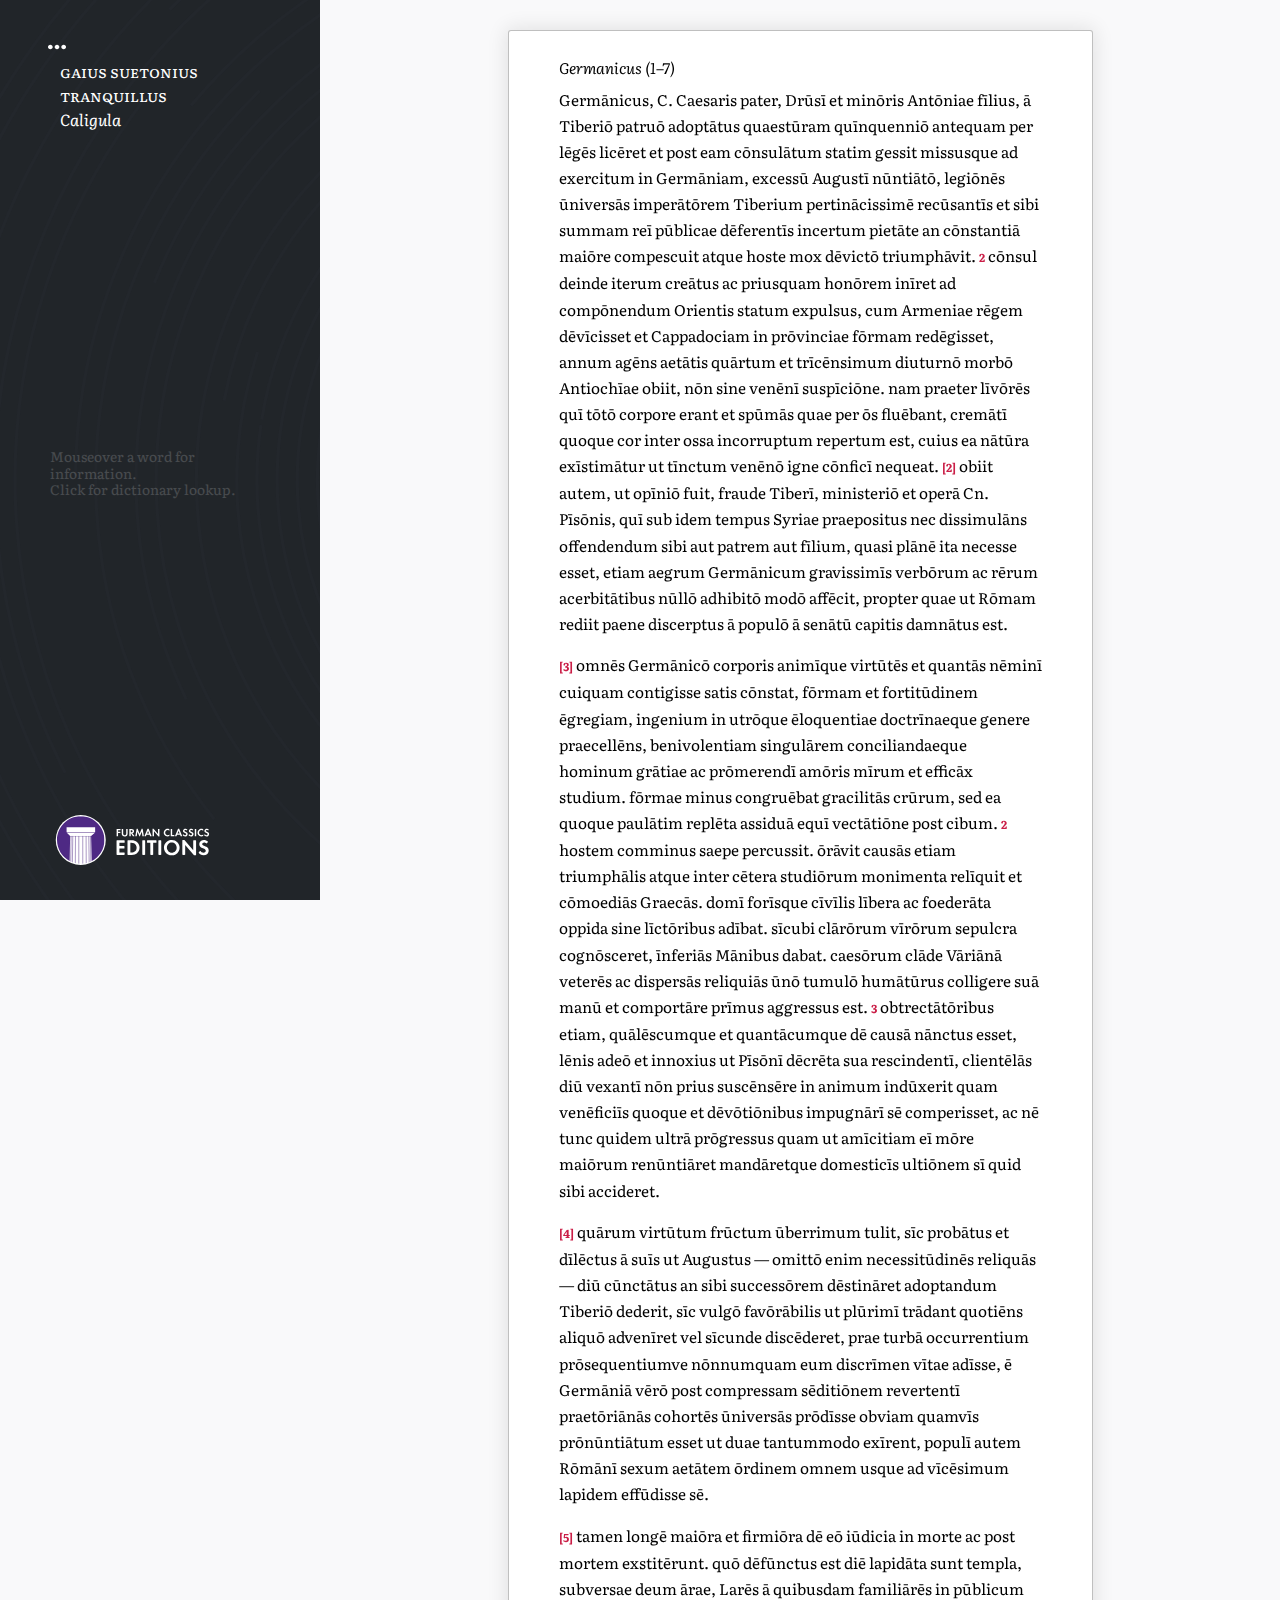
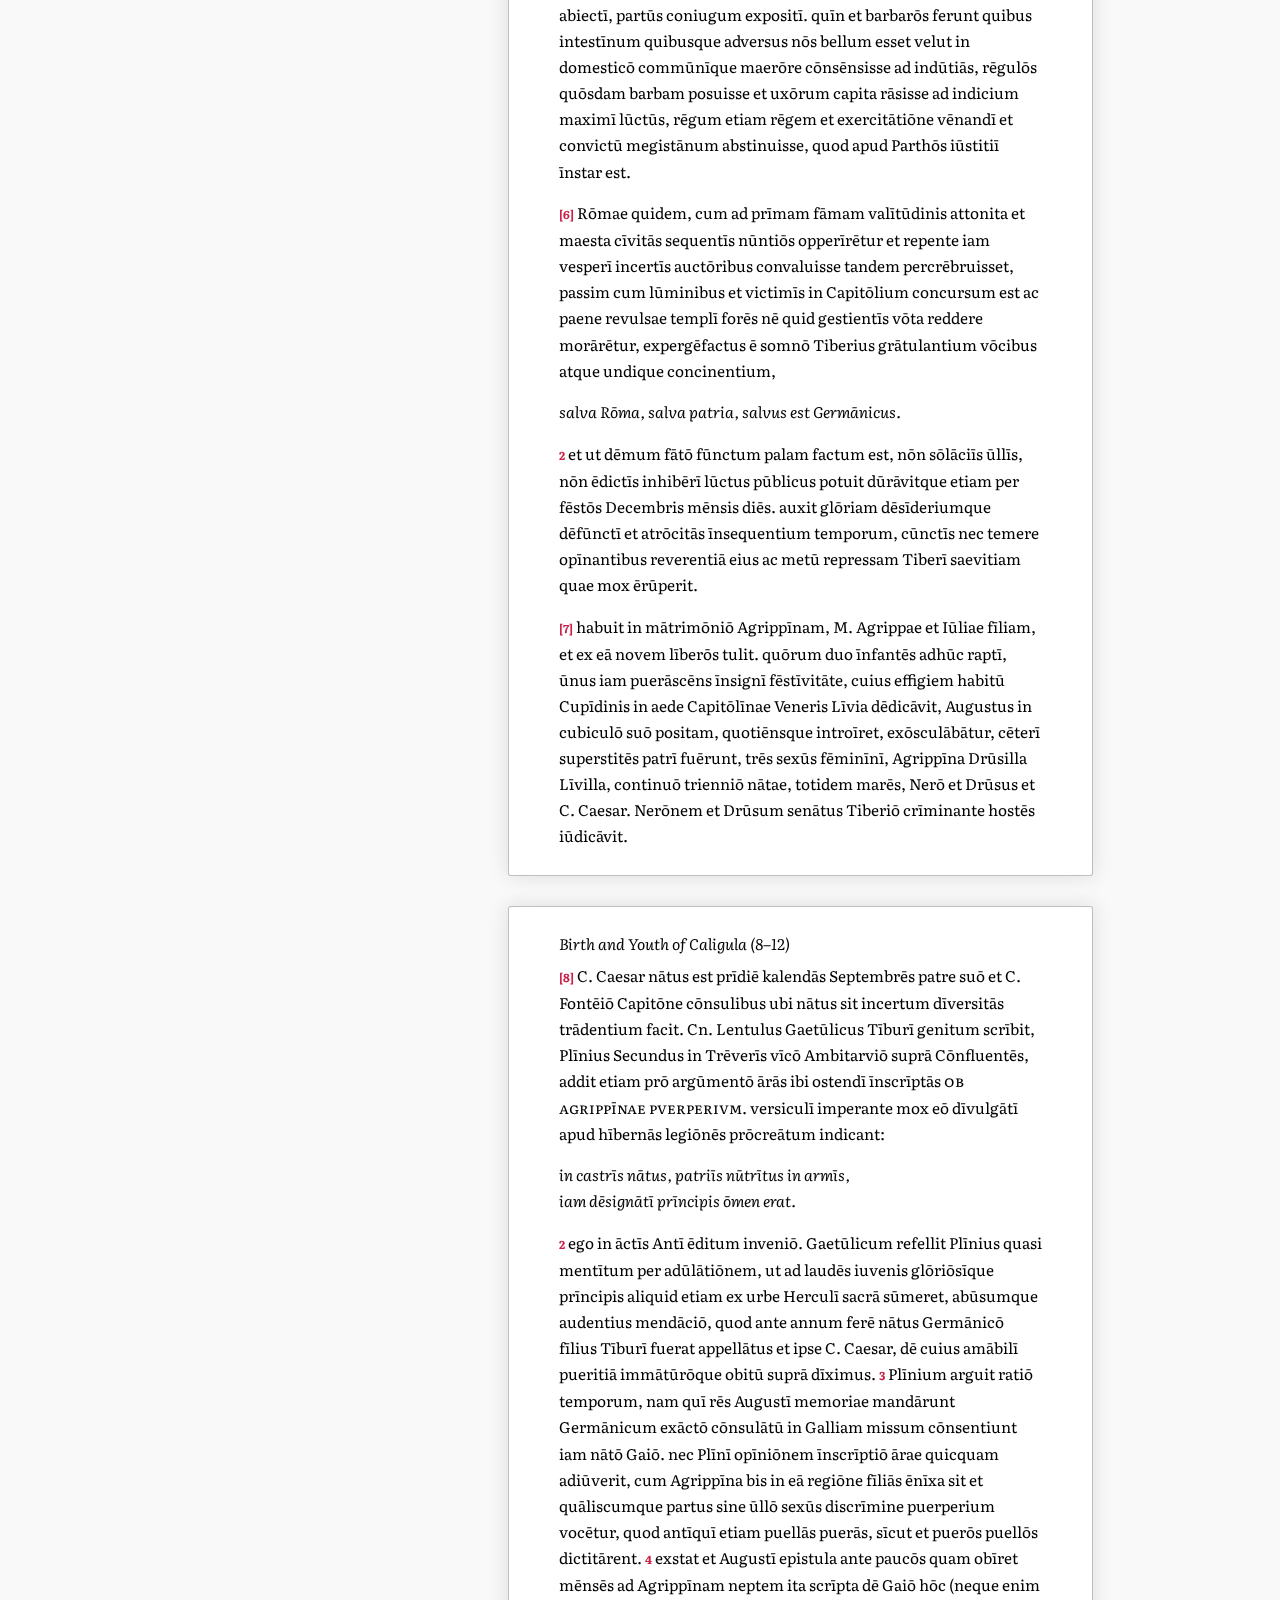
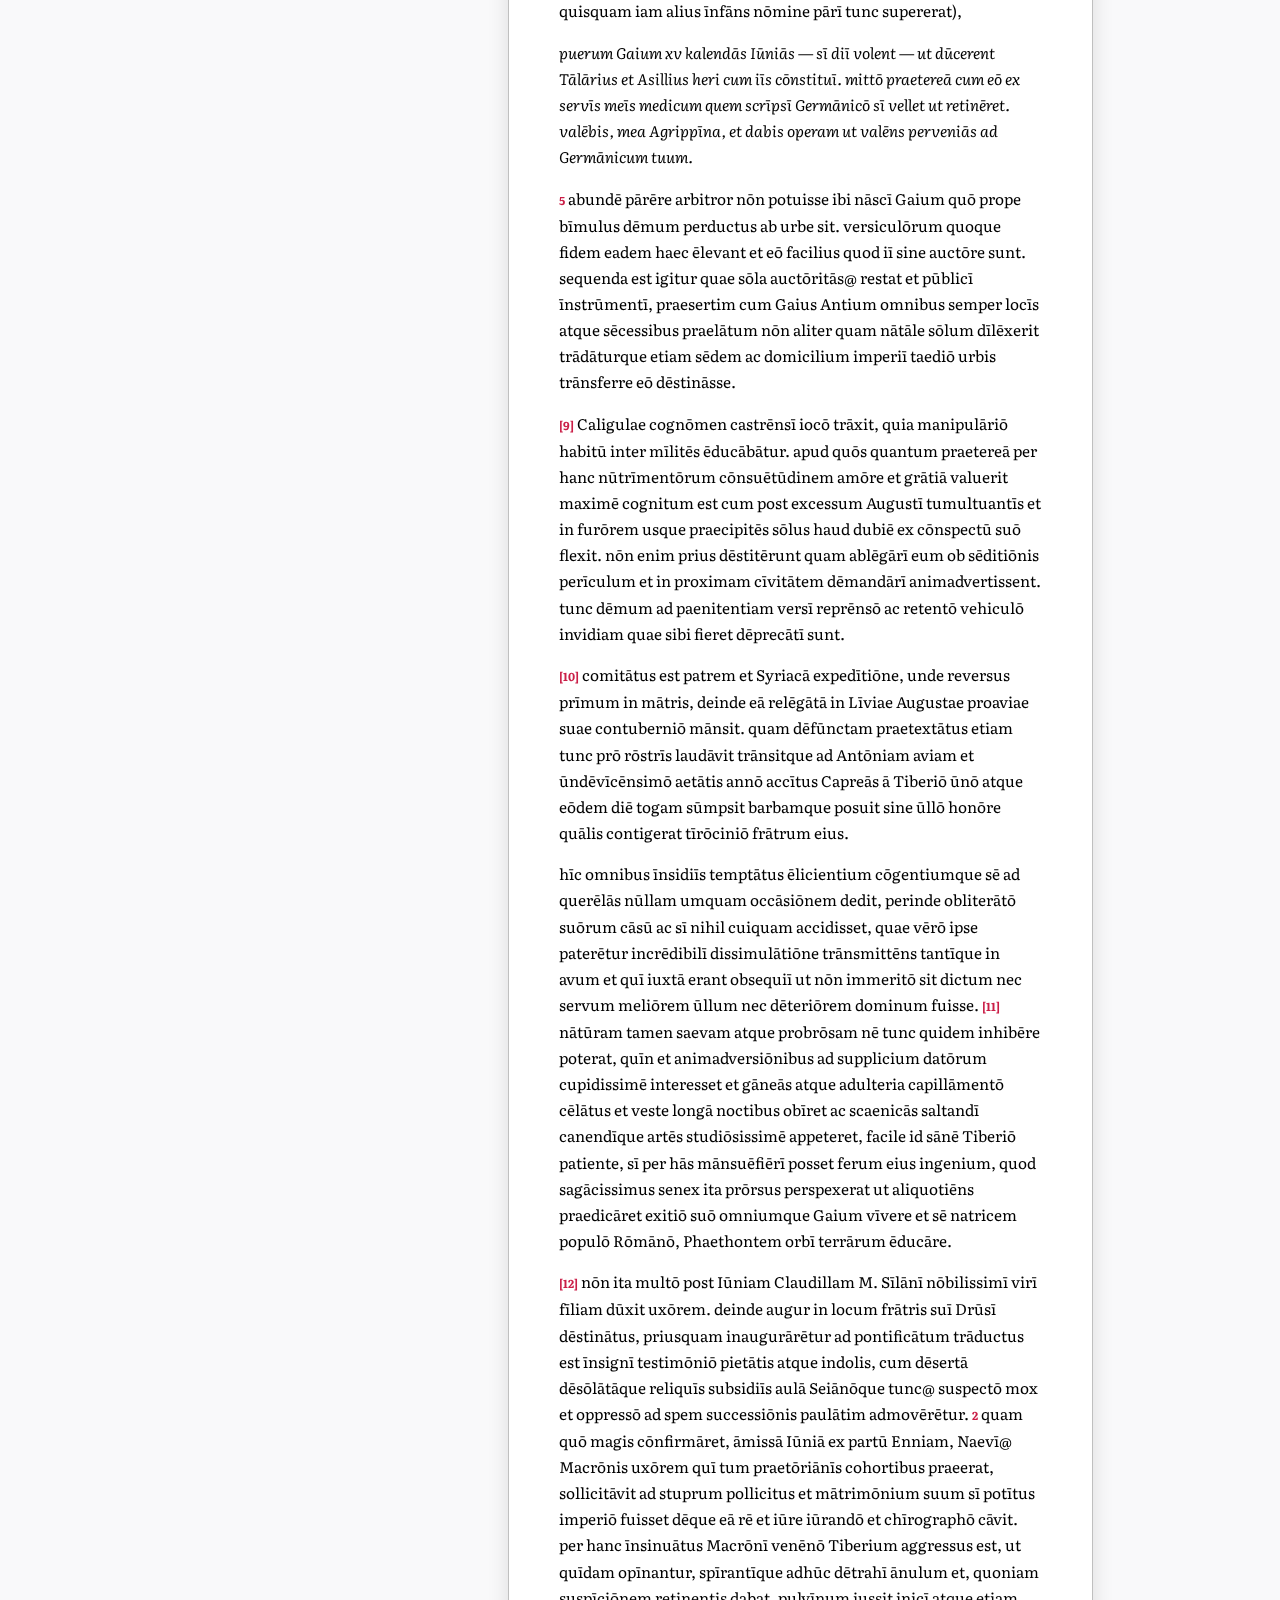
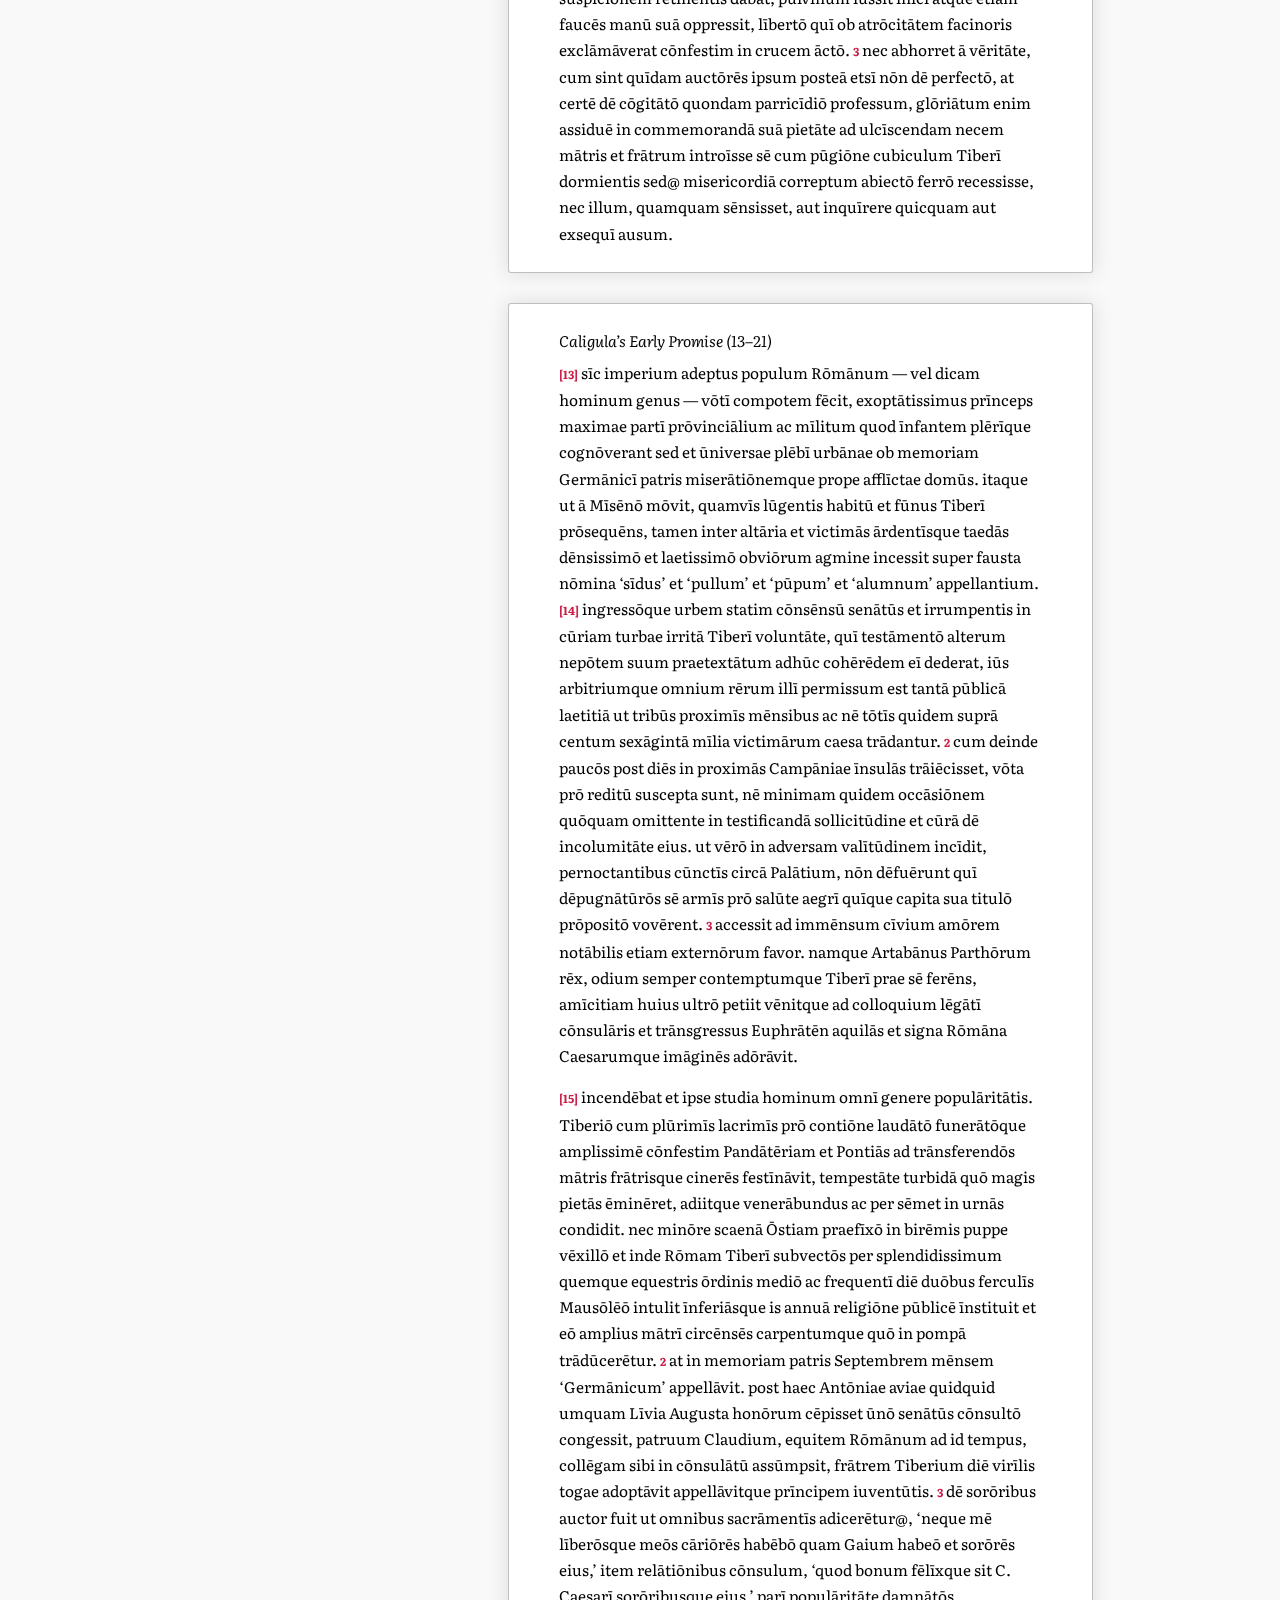
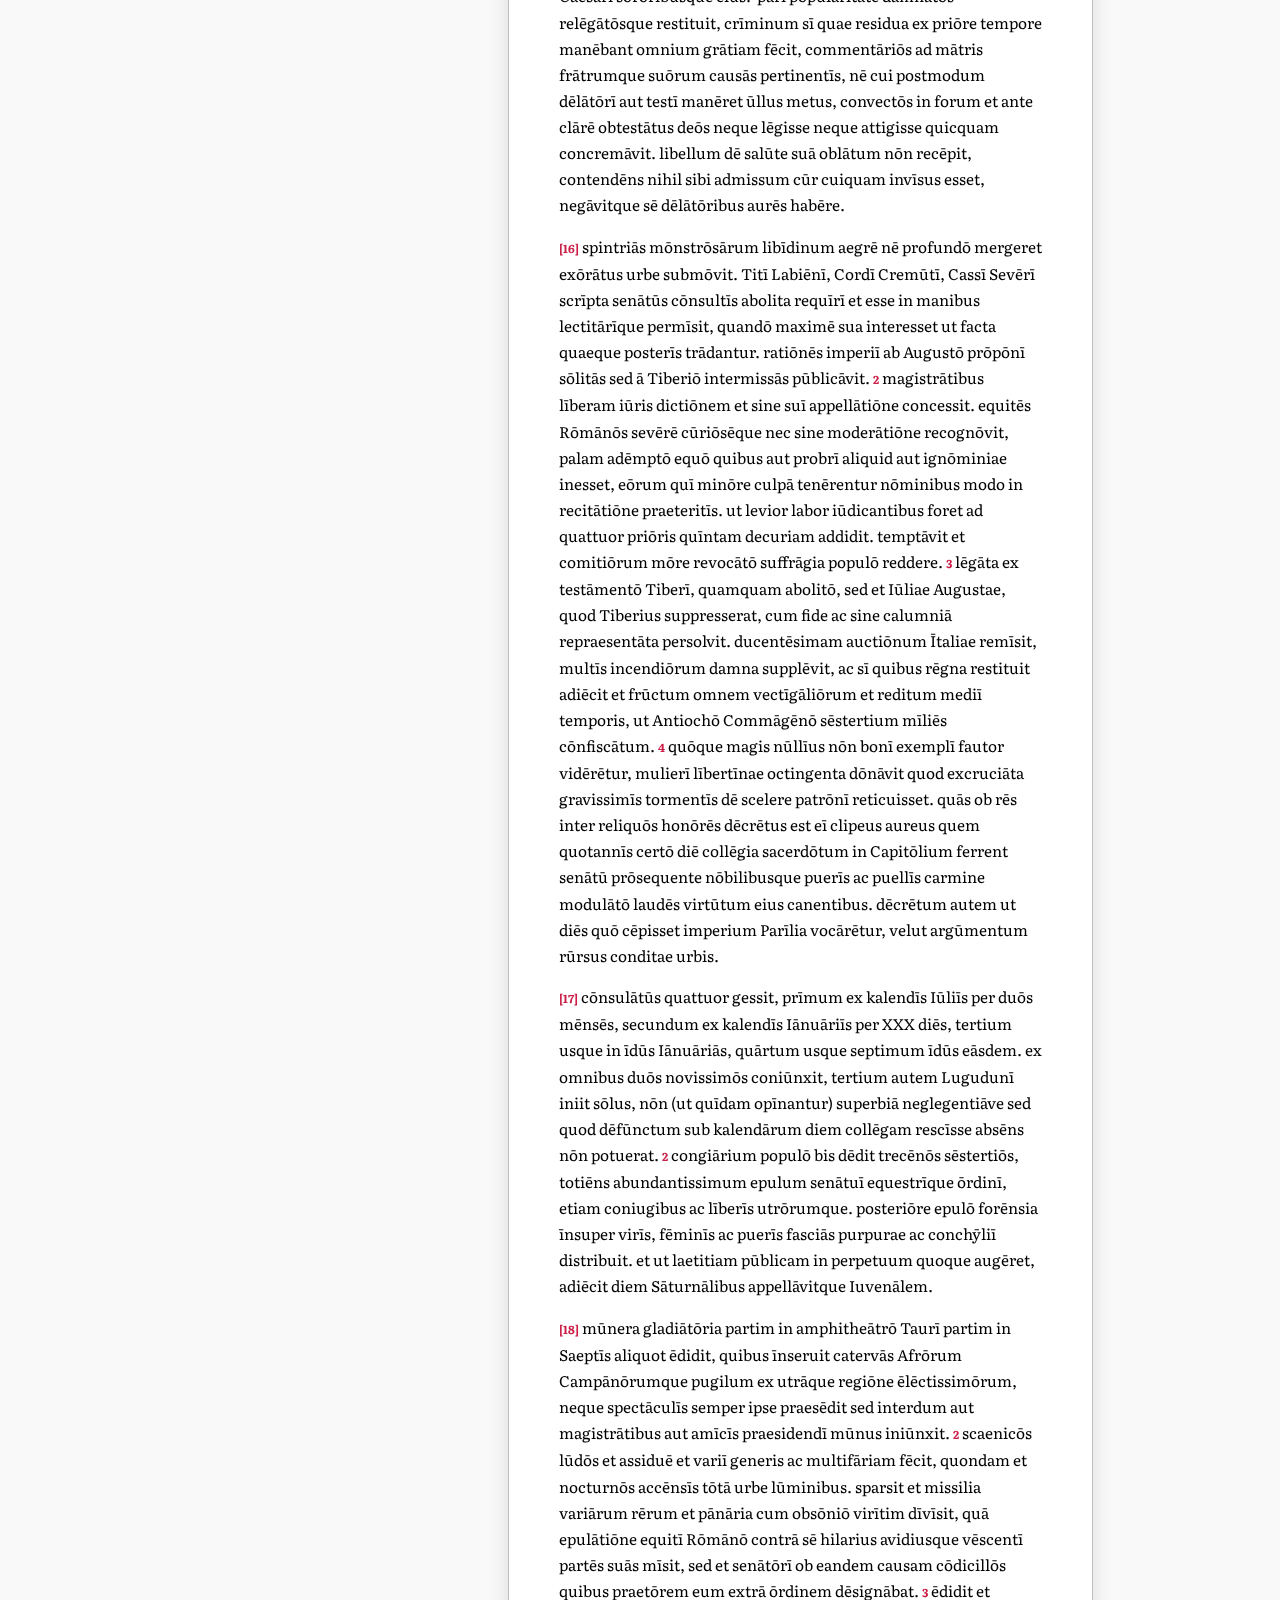
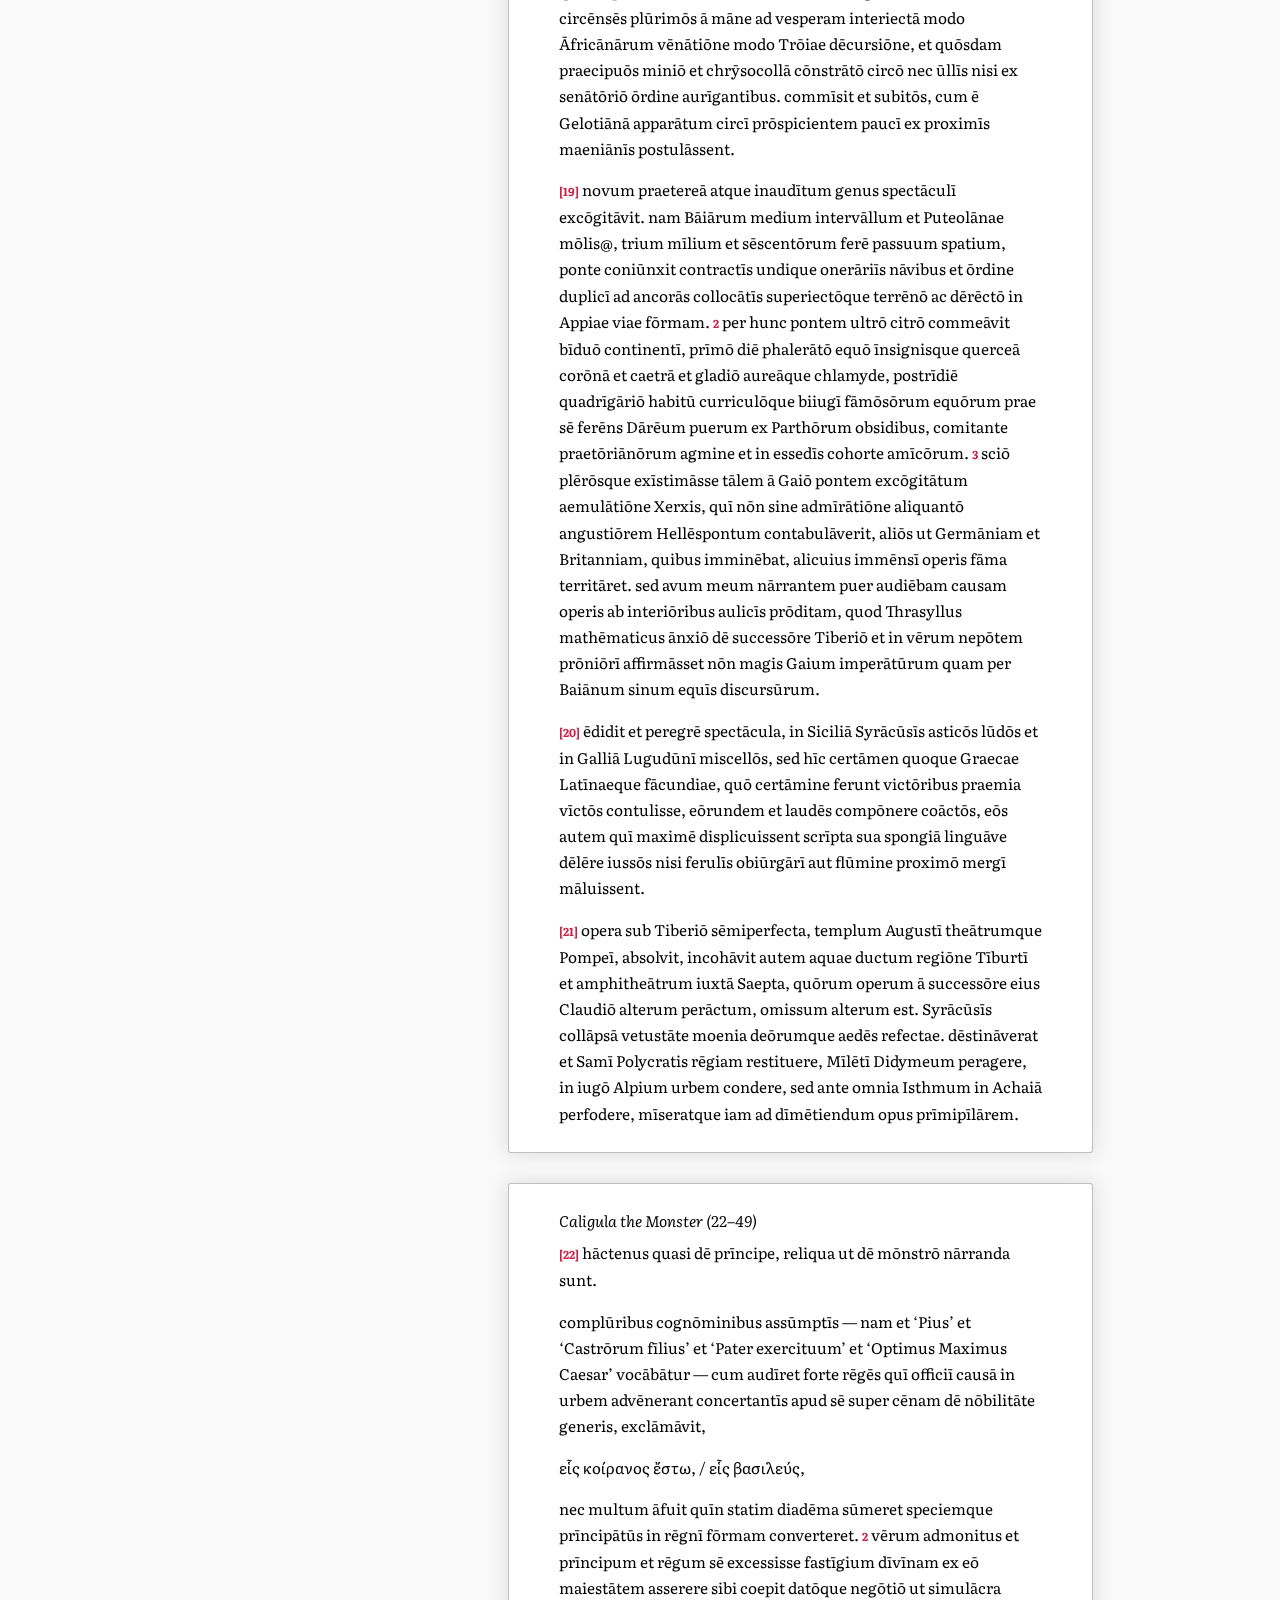
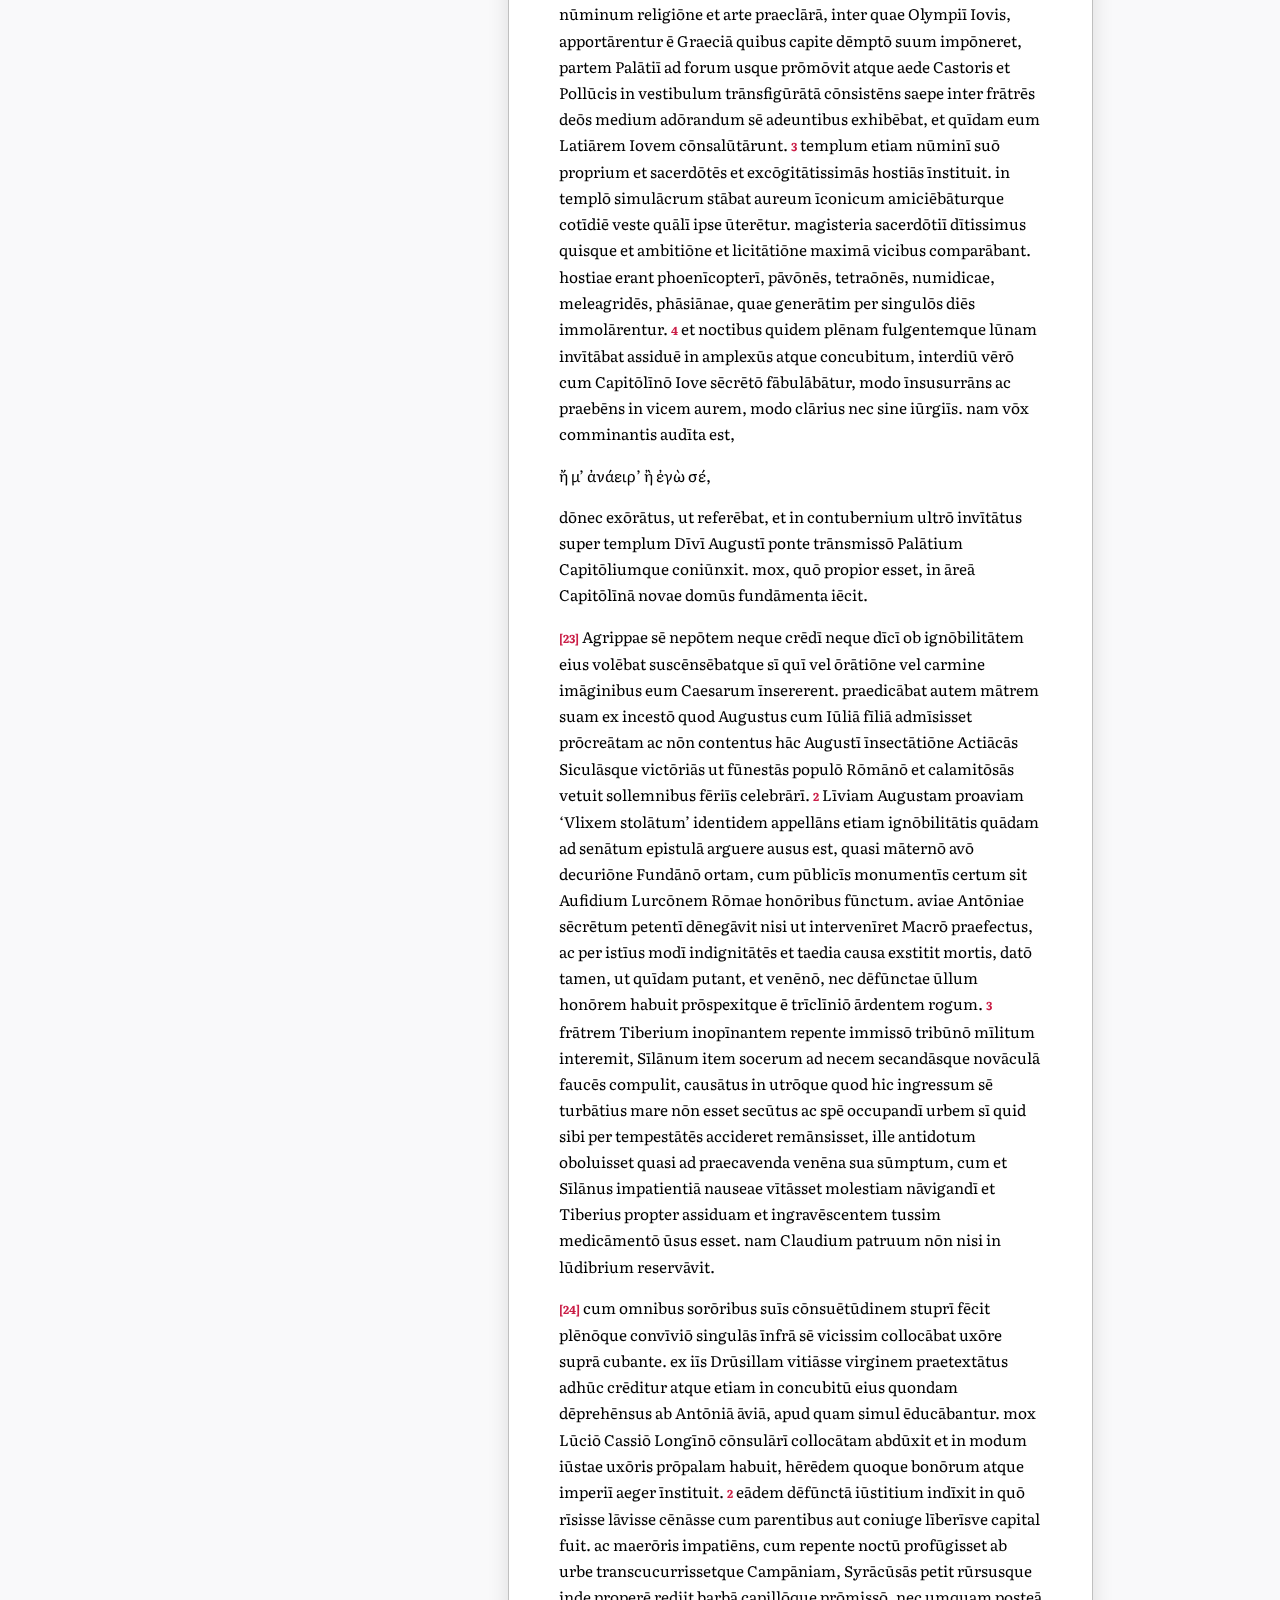
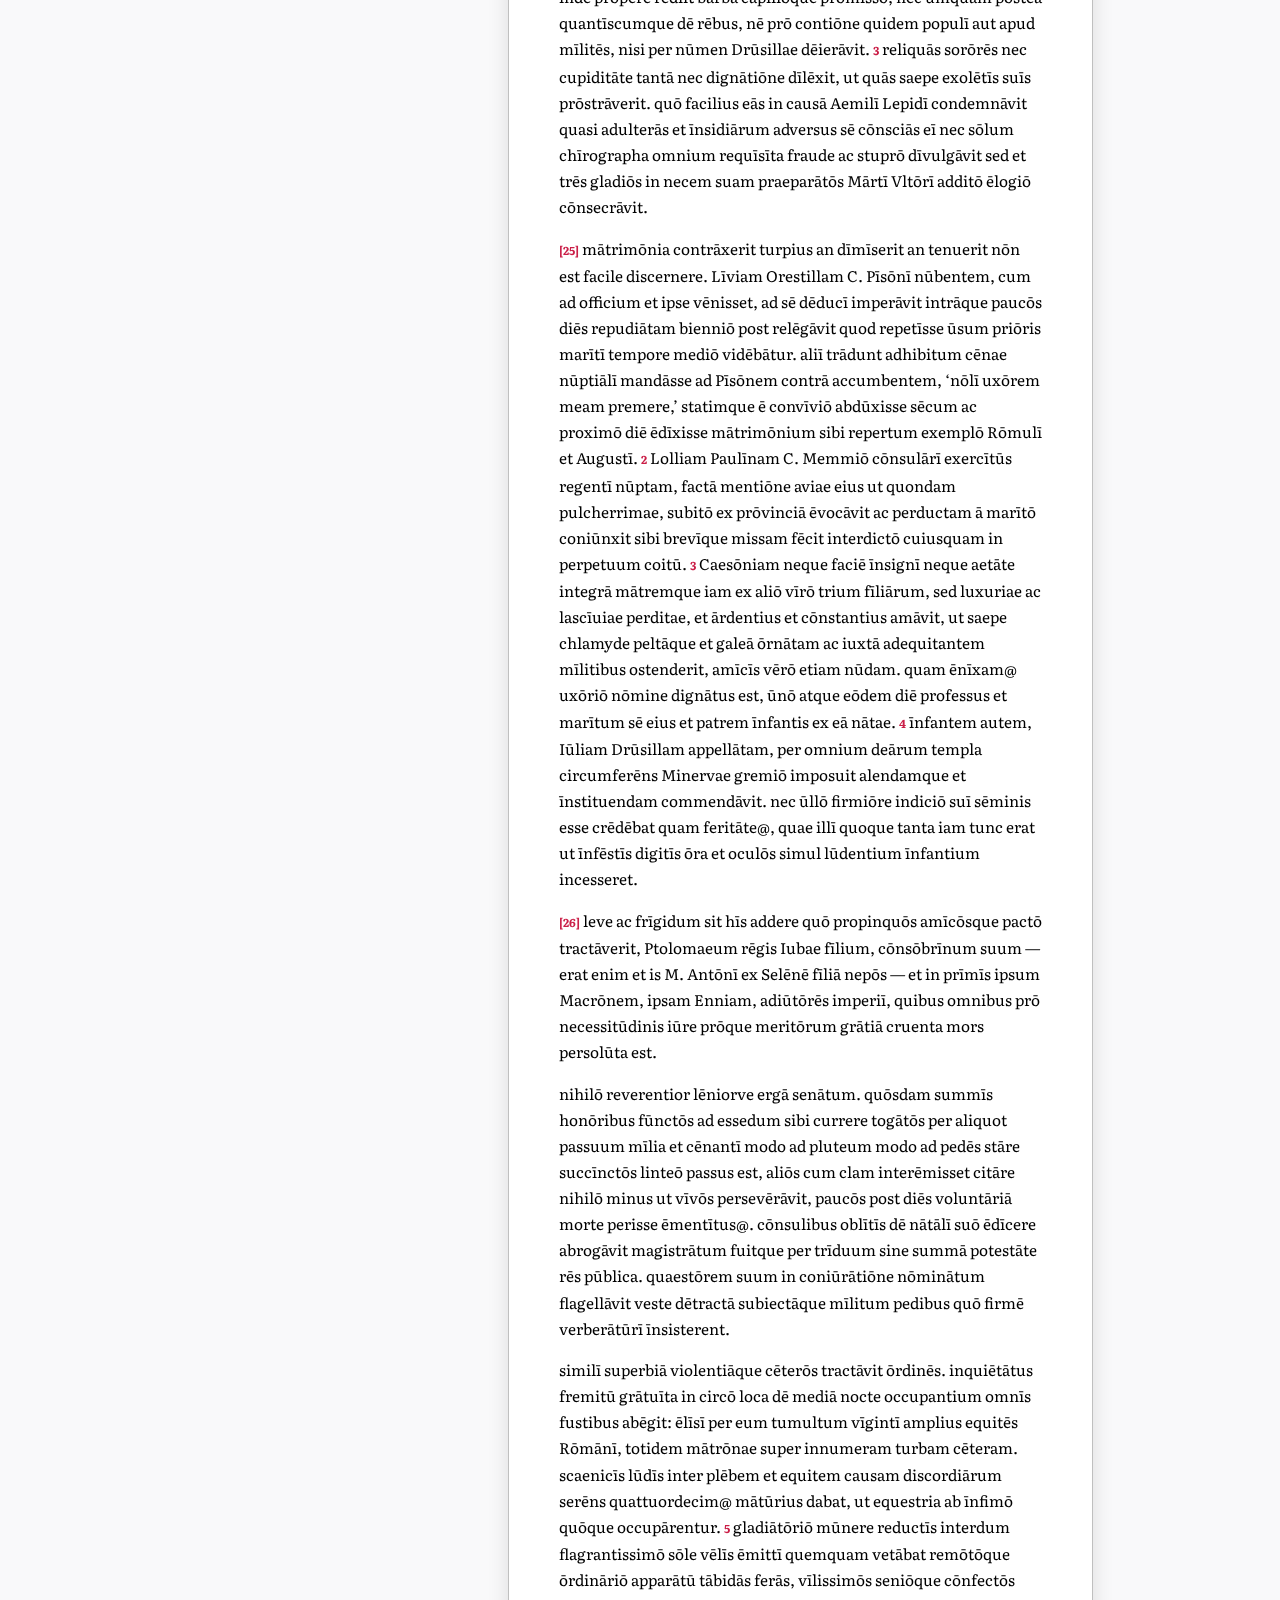
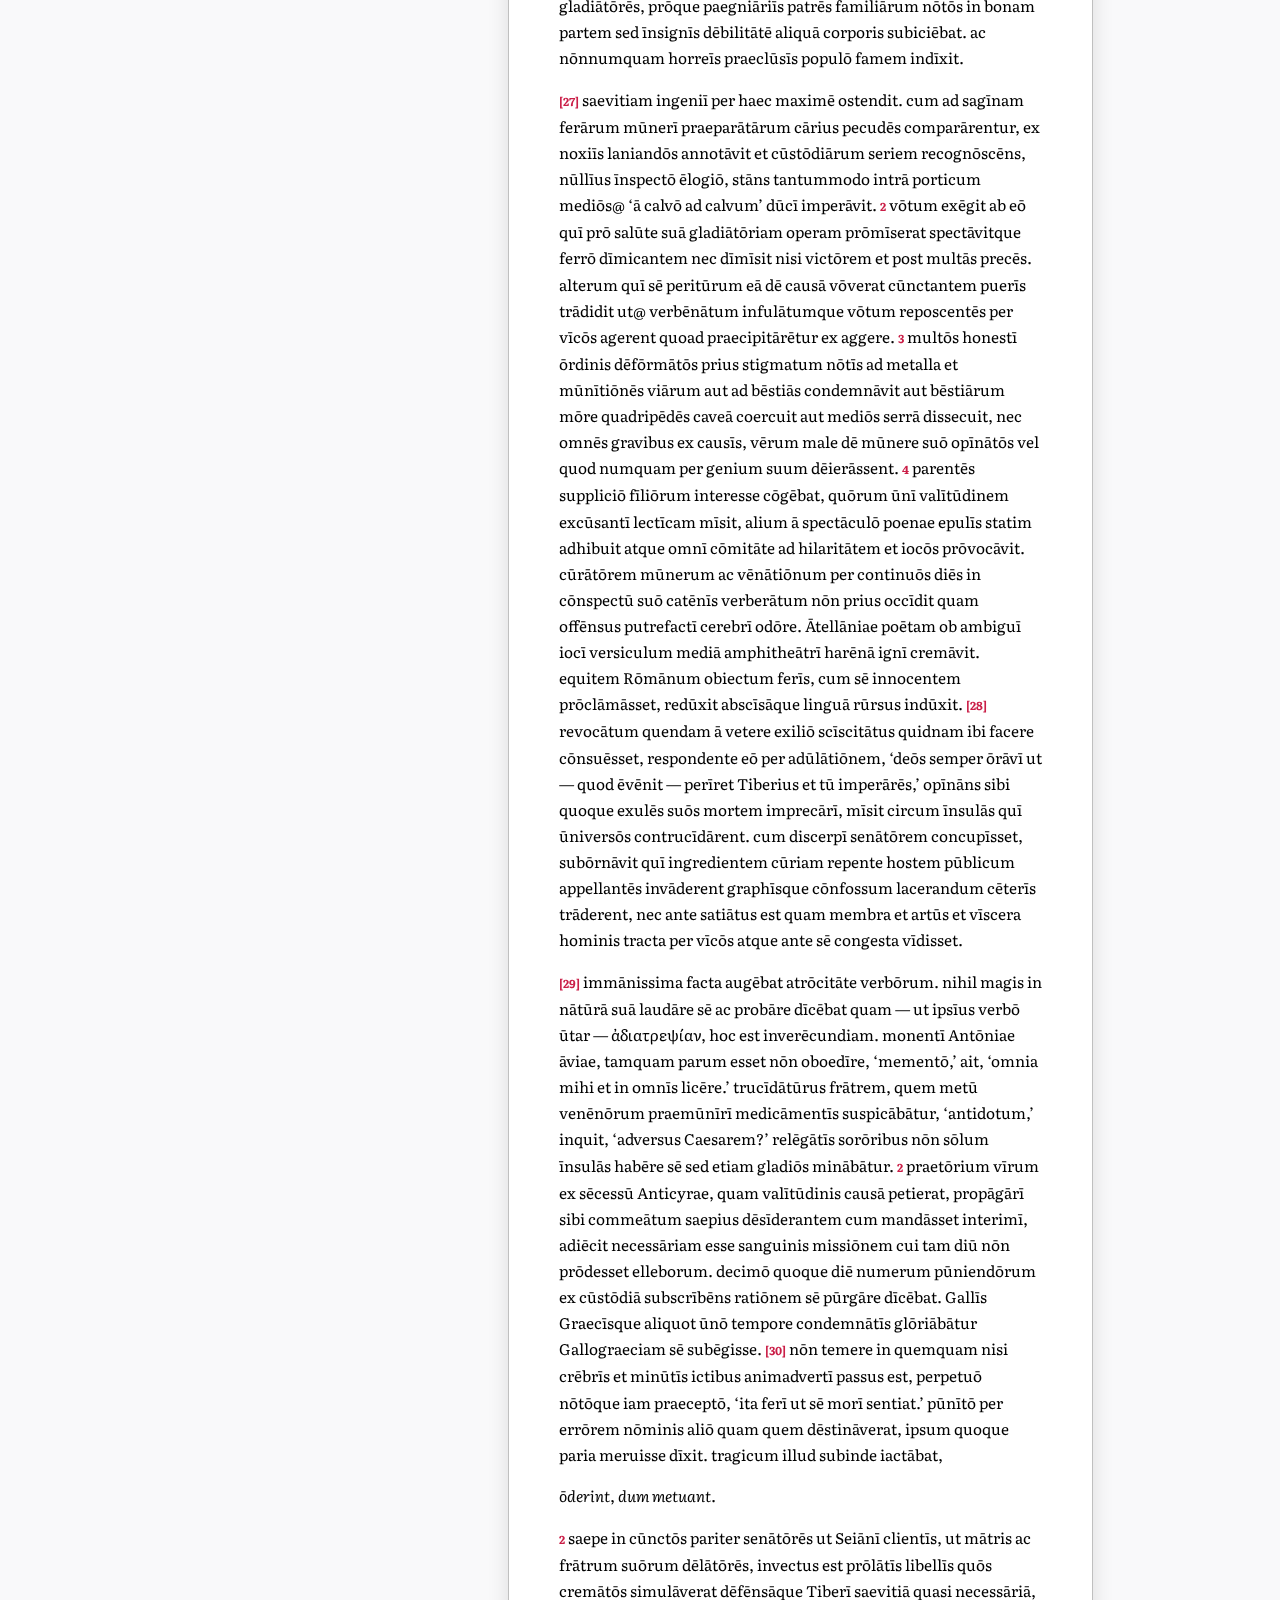
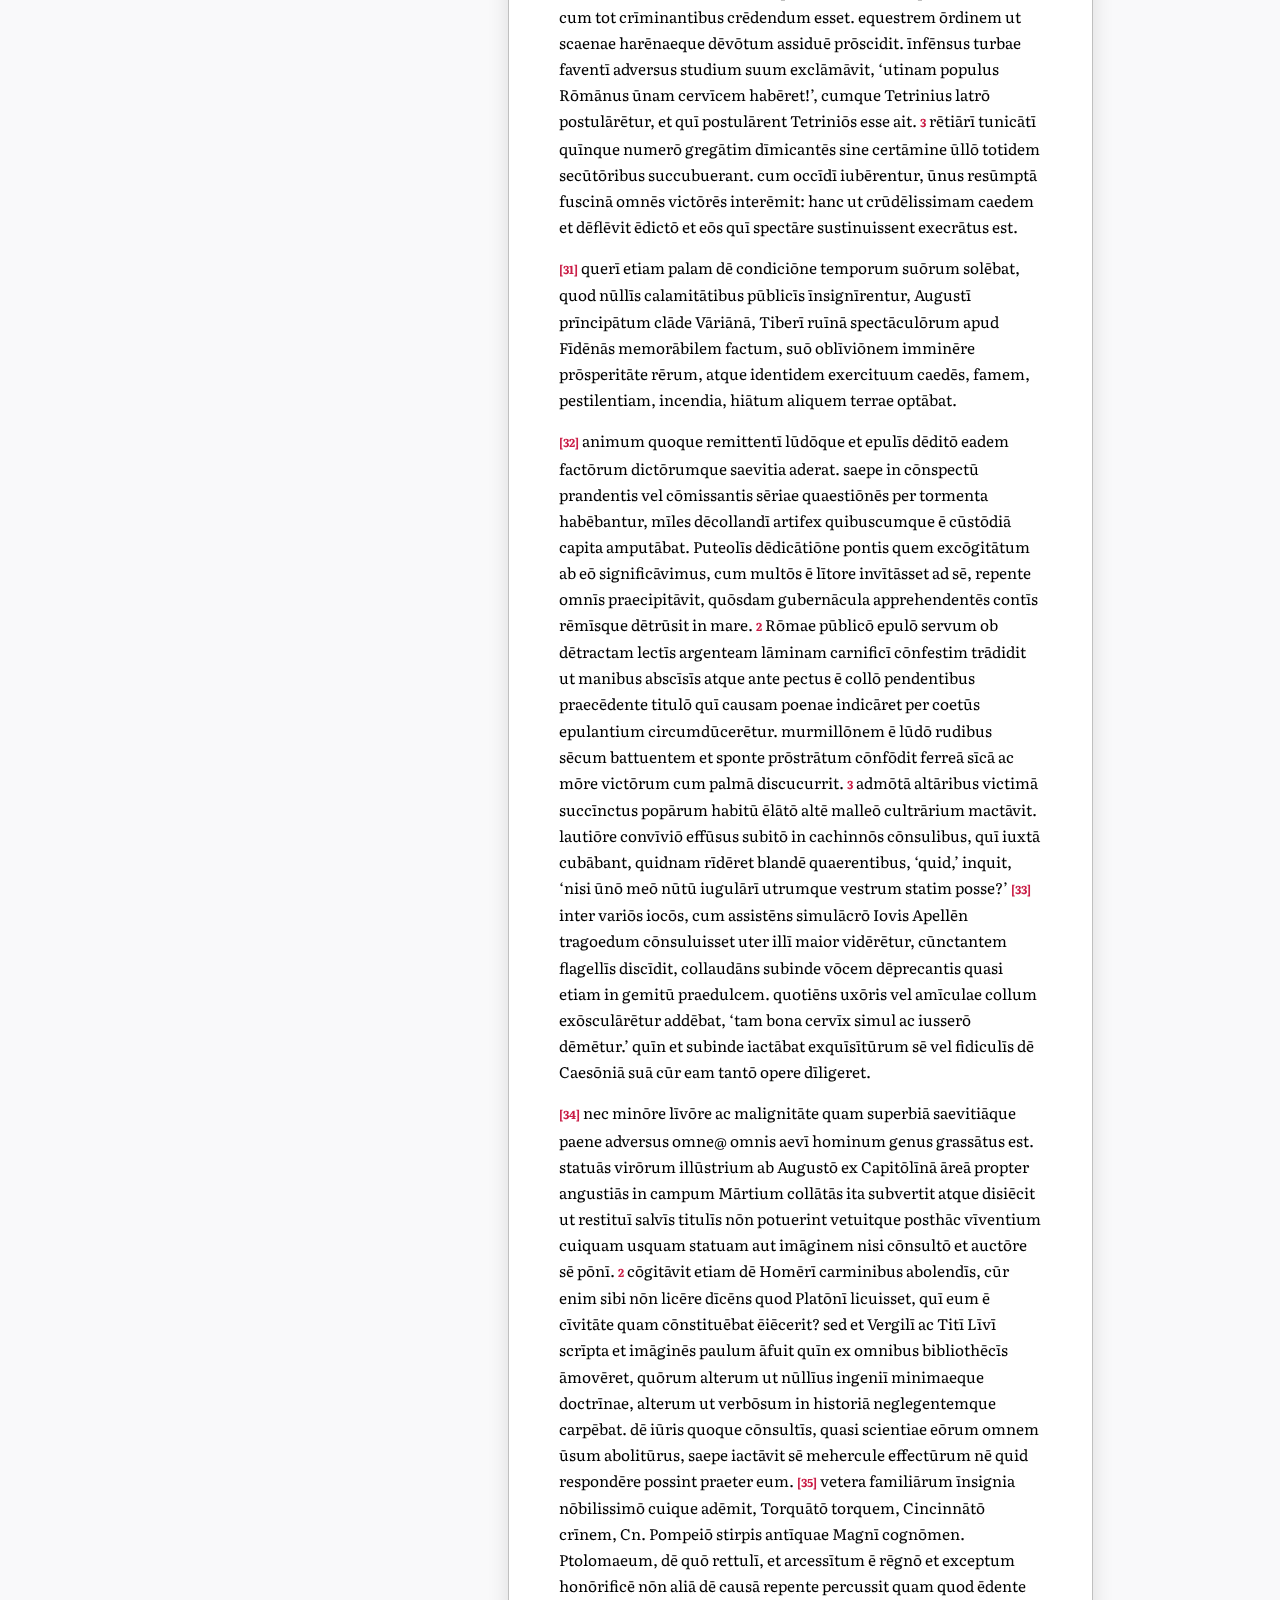
==== commit 461eecb9: "Styling: two-column version." ====
--- a/working.html
+++ b/working.html
@@ -21,9 +21,9 @@
 				<svg id="close" style="enable-background:new 0 0 512 512;" version="1.1" viewBox="0 0 512 512" width="64px" xml:space="preserve" xmlns="http://www.w3.org/2000/svg" xmlns:xlink="http://www.w3.org/1999/xlink"><g><path d="M256,33C132.3,33,32,133.3,32,257c0,123.7,100.3,224,224,224c123.7,0,224-100.3,224-224C480,133.3,379.7,33,256,33z    M364.3,332.5c1.5,1.5,2.3,3.5,2.3,5.6c0,2.1-0.8,4.2-2.3,5.6l-21.6,21.7c-1.6,1.6-3.6,2.3-5.6,2.3c-2,0-4.1-0.8-5.6-2.3L256,289.8   l-75.4,75.7c-1.5,1.6-3.6,2.3-5.6,2.3c-2,0-4.1-0.8-5.6-2.3l-21.6-21.7c-1.5-1.5-2.3-3.5-2.3-5.6c0-2.1,0.8-4.2,2.3-5.6l75.7-76   l-75.9-75c-3.1-3.1-3.1-8.2,0-11.3l21.6-21.7c1.5-1.5,3.5-2.3,5.6-2.3c2.1,0,4.1,0.8,5.6,2.3l75.7,74.7l75.7-74.7   c1.5-1.5,3.5-2.3,5.6-2.3c2.1,0,4.1,0.8,5.6,2.3l21.6,21.7c3.1,3.1,3.1,8.2,0,11.3l-75.9,75L364.3,332.5z"/></g></svg>
 			</label>
 			<hgroup>
-				<h1>Suetonius</h1>
-				<h2><i>Life of Caligula</i></h2>
-					<!-- <span style="color:#ffffff;font-size:13px;">Edited R. Childree</span> -->
+				<h1>Gaius Suetonius Tranquillus<h1>
+				<h2><i>Caligula</i></h2>
+				<!-- <span style="color:#ffffff;font-size:13px;">Edited R. Childree</span> -->
 			</hgroup>
 			<ul class="nav__list">
 				<li class="nav__item"><a href="#1" class="nav__link">1</a></li>
@@ -88,15 +88,15 @@
 				<li class="nav__item"><a href="#60" class="nav__link">60</a></li>
 			</ul>
 		</nav>
-	
+
+		<aside>
+			<ul id="info">
+				<li id="infobox">Mouseover a word for information.<br/>Click for dictionary lookup.</li>
+			</ul>
+		</aside>
 		<object data="images/fu-cl-ed.svg" type="image/svg+xml" alt="Furman Classics Editions logo"></object>
+
 	</header>
-
-	<aside>
-		<ul id="info">
-			<li id="infobox">Mouseover a word for information.<br/>Click for dictionary lookup.</li>
-		</ul>
-	</aside>
 
 <main id="main">
 <section>
--- a/styles.css
+++ b/styles.css
@@ -46,15 +46,13 @@
 }
 
 body {
-	/* background-image: url(/images/graypebbled.png); */
-	/* background-color: #e3e3f0; */
-	background-color: rgb(249, 249, 250);
+	background-color: #f9f9fa;
 	margin: 0;
 	display: grid;
-	grid-template-columns: 210px 1fr;
-	grid-template-rows: 1fr;
-	gap: 2rem 0;
+	width: 100%;
+	grid-template-columns: 1fr 3fr;
 	grid-template-areas: "Sidebar Main";
+	/* grid-template-rows: 1fr; */
 }
 
 /* ---------------------------- HEADER -------------------------------------------------------- */
@@ -62,29 +60,27 @@
 	grid-area: Sidebar;
 	position: sticky;
 	top:0;
-	width:210px; height: 100vh;
+	/* width: 210px; */
+	height: 100vh;
 	display: flex;
 	flex-direction: column;
-	/* background-color: #2b323d;
-	background-image: url("data:image/svg+xml,%3Csvg xmlns='http://www.w3.org/2000/svg' viewBox='0 0 2000 1500'%3E%3Cdefs%3E%3Ccircle stroke='%233a4353' vector-effect='non-scaling-stroke' id='a' fill='none' stroke-width='3.2' r='315'/%3E%3Cuse id='f' href='%23a' stroke-dasharray='100 100 100 9999'/%3E%3Cuse id='b' href='%23a' stroke-dasharray='250 250 250 250 250 9999'/%3E%3Cuse id='e' href='%23a' stroke-dasharray='1000 500 1000 500 9999'/%3E%3Cuse id='g' href='%23a' stroke-dasharray='1500 9999'/%3E%3Cuse id='h' href='%23a' stroke-dasharray='2000 500 500 9999'/%3E%3Cuse id='j' href='%23a' stroke-dasharray='800 800 800 800 800 9999'/%3E%3Cuse id='k' href='%23a' stroke-dasharray='1200 1200 1200 1200 1200 9999'/%3E%3Cuse id='l' href='%23a' stroke-dasharray='1600 1600 1600 1600 1600 9999'/%3E%3C/defs%3E%3Cg transform='translate(1000 750)' stroke-opacity='0.26'%3E%3Cg %3E%3Ccircle fill='%233a4353' fill-opacity='0.51' r='10'/%3E%3Cg transform='rotate(-60 0 0)'%3E%3Cuse href='%23f' transform='scale(.1) rotate(50 0 0)' /%3E%3Cuse href='%23f' transform='scale(.2) rotate(100 0 0)' /%3E%3Cuse href='%23f' transform='scale(.3) rotate(150 0 0)' /%3E%3C/g%3E%3Cg transform='rotate(-19.8 0 0)'%3E%3Cuse href='%23b' transform='scale(.4) rotate(200 0 0)' /%3E%3Cuse href='%23z' transform='scale(.5) rotate(250 0 0)' /%3E%3C/g%3E%3Cg id='z' transform='rotate(27 0 0)'%3E%3Cg transform=''%3E%3Cuse href='%23b'/%3E%3Cuse href='%23b' transform='scale(1.2) rotate(90 0 0)' /%3E%3Cuse href='%23b' transform='scale(1.4) rotate(60 0 0)' /%3E%3Cuse href='%23e' transform='scale(1.6) rotate(120 0 0)' /%3E%3Cuse href='%23e' transform='scale(1.8) rotate(30 0 0)' /%3E%3C/g%3E%3C/g%3E%3Cg id='y' transform='rotate(89.1 0 0)'%3E%3Cg transform=''%3E%3Cuse href='%23e' transform='scale(1.1) rotate(20 0 0)' /%3E%3Cuse href='%23g' transform='scale(1.3) rotate(-40 0 0)' /%3E%3Cuse href='%23g' transform='scale(1.5) rotate(60 0 0)' /%3E%3Cuse href='%23h' transform='scale(1.7) rotate(-80 0 0)' /%3E%3Cuse href='%23j' transform='scale(1.9) rotate(100 0 0)' /%3E%3C/g%3E%3C/g%3E%3Cg transform=''%3E%3Cg transform='rotate(-27 0 0)'%3E%3Cg transform='rotate(-118.8 0 0)'%3E%3Cuse href='%23h' transform='scale(2) rotate(60 0 0)'/%3E%3Cuse href='%23j' transform='scale(2.1) rotate(120 0 0)'/%3E%3Cuse href='%23j' transform='scale(2.3) rotate(180 0 0)'/%3E%3Cuse href='%23h' transform='scale(2.4) rotate(240 0 0)'/%3E%3Cuse href='%23j' transform='scale(2.5) rotate(300 0 0)'/%3E%3C/g%3E%3Cuse href='%23y' transform='scale(2) rotate(180 0 0)' /%3E%3Cuse href='%23j' transform='scale(2.7)'/%3E%3Cuse href='%23j' transform='scale(2.8) rotate(45 0 0)'/%3E%3Cuse href='%23j' transform='scale(2.9) rotate(90 0 0)'/%3E%3Cuse href='%23k' transform='scale(3.1) rotate(135 0 0)'/%3E%3Cuse href='%23k' transform='scale(3.2) rotate(180 0 0)'/%3E%3C/g%3E%3Cuse href='%23k' transform='scale(3.3) rotate(225 0 0)'/%3E%3Cuse href='%23k' transform='scale(3.5) rotate(270 0 0)'/%3E%3Cuse href='%23k' transform='scale(3.6) rotate(315 0 0)'/%3E%3Cuse href='%23k' transform='scale(3.7)'/%3E%3Cuse href='%23k' transform='scale(3.9) rotate(75 0 0)'/%3E%3C/g%3E%3C/g%3E%3C/g%3E%3C/svg%3E");
+	background-image: url("data:image/svg+xml,%3Csvg xmlns='http://www.w3.org/2000/svg' viewBox='0 0 2000 1500'%3E%3Cdefs%3E%3Ccircle stroke='%233a4353' vector-effect='non-scaling-stroke' id='a' fill='none' stroke-width='3.2' r='315'/%3E%3Cuse id='f' href='%23a' stroke-dasharray='100 100 100 9999'/%3E%3Cuse id='b' href='%23a' stroke-dasharray='250 250 250 250 250 9999'/%3E%3Cuse id='e' href='%23a' stroke-dasharray='1000 500 1000 500 9999'/%3E%3Cuse id='g' href='%23a' stroke-dasharray='1500 9999'/%3E%3Cuse id='h' href='%23a' stroke-dasharray='2000 500 500 9999'/%3E%3Cuse id='j' href='%23a' stroke-dasharray='800 800 800 800 800 9999'/%3E%3Cuse id='k' href='%23a' stroke-dasharray='1200 1200 1200 1200 1200 9999'/%3E%3Cuse id='l' href='%23a' stroke-dasharray='1600 1600 1600 1600 1600 9999'/%3E%3C/defs%3E%3Cg transform='translate(1000 750)' stroke-opacity='0.08'%3E%3Cg %3E%3Ccircle fill='%233a4353' fill-opacity='0.51' r='10'/%3E%3Cg transform='rotate(-60 0 0)'%3E%3Cuse href='%23f' transform='scale(.1) rotate(50 0 0)' /%3E%3Cuse href='%23f' transform='scale(.2) rotate(100 0 0)' /%3E%3Cuse href='%23f' transform='scale(.3) rotate(150 0 0)' /%3E%3C/g%3E%3Cg transform='rotate(-19.8 0 0)'%3E%3Cuse href='%23b' transform='scale(.4) rotate(200 0 0)' /%3E%3Cuse href='%23z' transform='scale(.5) rotate(250 0 0)' /%3E%3C/g%3E%3Cg id='z' transform='rotate(27 0 0)'%3E%3Cg transform=''%3E%3Cuse href='%23b'/%3E%3Cuse href='%23b' transform='scale(1.2) rotate(90 0 0)' /%3E%3Cuse href='%23b' transform='scale(1.4) rotate(60 0 0)' /%3E%3Cuse href='%23e' transform='scale(1.6) rotate(120 0 0)' /%3E%3Cuse href='%23e' transform='scale(1.8) rotate(30 0 0)' /%3E%3C/g%3E%3C/g%3E%3Cg id='y' transform='rotate(89.1 0 0)'%3E%3Cg transform=''%3E%3Cuse href='%23e' transform='scale(1.1) rotate(20 0 0)' /%3E%3Cuse href='%23g' transform='scale(1.3) rotate(-40 0 0)' /%3E%3Cuse href='%23g' transform='scale(1.5) rotate(60 0 0)' /%3E%3Cuse href='%23h' transform='scale(1.7) rotate(-80 0 0)' /%3E%3Cuse href='%23j' transform='scale(1.9) rotate(100 0 0)' /%3E%3C/g%3E%3C/g%3E%3Cg transform=''%3E%3Cg transform='rotate(-27 0 0)'%3E%3Cg transform='rotate(-118.8 0 0)'%3E%3Cuse href='%23h' transform='scale(2) rotate(60 0 0)'/%3E%3Cuse href='%23j' transform='scale(2.1) rotate(120 0 0)'/%3E%3Cuse href='%23j' transform='scale(2.3) rotate(180 0 0)'/%3E%3Cuse href='%23h' transform='scale(2.4) rotate(240 0 0)'/%3E%3Cuse href='%23j' transform='scale(2.5) rotate(300 0 0)'/%3E%3C/g%3E%3Cuse href='%23y' transform='scale(2) rotate(180 0 0)' /%3E%3Cuse href='%23j' transform='scale(2.7)'/%3E%3Cuse href='%23j' transform='scale(2.8) rotate(45 0 0)'/%3E%3Cuse href='%23j' transform='scale(2.9) rotate(90 0 0)'/%3E%3Cuse href='%23k' transform='scale(3.1) rotate(135 0 0)'/%3E%3Cuse href='%23k' transform='scale(3.2) rotate(180 0 0)'/%3E%3C/g%3E%3Cuse href='%23k' transform='scale(3.3) rotate(225 0 0)'/%3E%3Cuse href='%23k' transform='scale(3.5) rotate(270 0 0)'/%3E%3Cuse href='%23k' transform='scale(3.6) rotate(315 0 0)'/%3E%3Cuse href='%23k' transform='scale(3.7)'/%3E%3Cuse href='%23k' transform='scale(3.9) rotate(75 0 0)'/%3E%3C/g%3E%3C/g%3E%3C/g%3E%3C/svg%3E");
 	background-attachment: fixed;
 	background-repeat: no-repeat;
-	background-size: cover; */
-	background-color: #213450;
-background-image: url("data:image/svg+xml,%3Csvg xmlns='http://www.w3.org/2000/svg' width='100%25' height='100%25' viewBox='0 0 1600 800'%3E%3Cg %3E%3Cpolygon fill='%23354f72' points='1600 160 0 460 0 350 1600 50'/%3E%3Cpolygon fill='%23304767' points='1600 260 0 560 0 450 1600 150'/%3E%3Cpolygon fill='%232a405b' points='1600 360 0 660 0 550 1600 250'/%3E%3Cpolygon fill='%23253850' points='1600 460 0 760 0 650 1600 350'/%3E%3Cpolygon fill='%23203045' points='1600 800 0 800 0 750 1600 450'/%3E%3C/g%3E%3C/svg%3E");
-/* background-image: url(/images/slice1.svg); */
-background-attachment: fixed;
-background-size: cover;
-	padding: 20px;
+	background-size: cover;
+	background-color: #212529;
 	justify-content: space-between;
-	align-items: center;
+	/* align-items: center; */
+	padding: 35px 25px;
 }
 
 header object {
 	height: 50px;
-}
-
-hgroup {padding-left: 15px;}
+	width: 100%;
+	margin-left: -25px;
+}
+
+hgroup {padding: 0 15px 0;}
 
 hgroup h1, hgroup h2, hgroup h2 i, nav label {
 	color: #ffffff;
@@ -102,7 +98,8 @@
 	display: flex;
 	flex-wrap: wrap;
 	width: 100%;
-	max-height: 50%;
+	padding: 0px 20px 0px;
+	/* max-height: 50%; */
 	/* z-index: 1; */
 	/* background-color: #ffffff; */
 	/* padding:20px; */
@@ -129,7 +126,7 @@
 	list-style-type: none;
 	background-color: #ffffff;
 	border: 1px solid var(--dark-border);
-	margin-top: 10px;
+	margin-top: 20px;
 	padding: 5px;
 	/* transition: background-color 5s ease-in; */
 }
@@ -148,22 +145,28 @@
 }
 /* ---------------------------- ASIDE --------------------------------------------------------- */
 aside {
-	position: fixed; top: 0; left: 210px; width: calc(100% - 210px);
-	background-color: #d5f2fa;
-	border-bottom: 1px solid var(--dark-border);
-	border-top: 3px solid var(--color-mid);
-	z-index: 2;
+	/* grid-area: Aside; */
+	/* position: sticky; */
+	/* top:0; */
+	/* height: 100vh; */
+	/* width: calc(100% - 210px); */
+	width: 100%;
+	/* background-color: #dae3e9; */
+	/* background-color: #deedf5; */
+	/* background-color: #f5dee2; */
+	/* background-color: #c9e1e5; */
+	/* border-left: 2px solid var(--color-mid); */
 }
 
 #info{
 	/* width: 30rem; */
-	width: 65ch;
-	margin: 0 auto;
+	/* width: 65ch; */
+	margin: 0;
 	position:relative;
 	list-style-type: none;
 	line-height: 1.1rem;
 	/* overflow-x: hidden; */
-	padding: 15px 25px;
+	padding: 50px 25px;
 }
 
 #infobox{
@@ -175,15 +178,17 @@
 #info li, a {
 	font-size: .9rem;
 	text-decoration: none;
-	color: #213450;
+	/* color: #212529; */
+	color:#e2e2e2;
 }
 
 #citation {
 	font-size: .75rem;
-	color: var(--highlight);
+	/* color: var(--highlight); */
+	color: #ec0951;
 	width: 2.75rem;
 	font-feature-settings: "lnum", "tnum";
-	text-align: right;
+	/* text-align: right; */
 	display: inline-block;
 	padding-right: .5rem;
 }
@@ -208,14 +213,18 @@
 /* ---------------------------- MAIN ---------------------------------------------------------- */
 main {
 	grid-area: Main;
-	margin: 160px auto 50px;
+	margin: 30px auto 50px;
+	padding: 0;
 	/* width: clamp(375px, 30rem, 100vw); */
+	/* width: calc(65ch + 50px); */
+	/* width: 100%; */
+	z-index: 2;
+}
+
+section {
 	width: 65ch;
-	max-width: 100%;
-}
-
-section {
-	padding: 25px 25px;
+	padding: 25px 50px;
+	margin: 0;
 	background-color: #ffffff;
 	border-radius: 3px;
 	border: 1.5px solid #00000040;
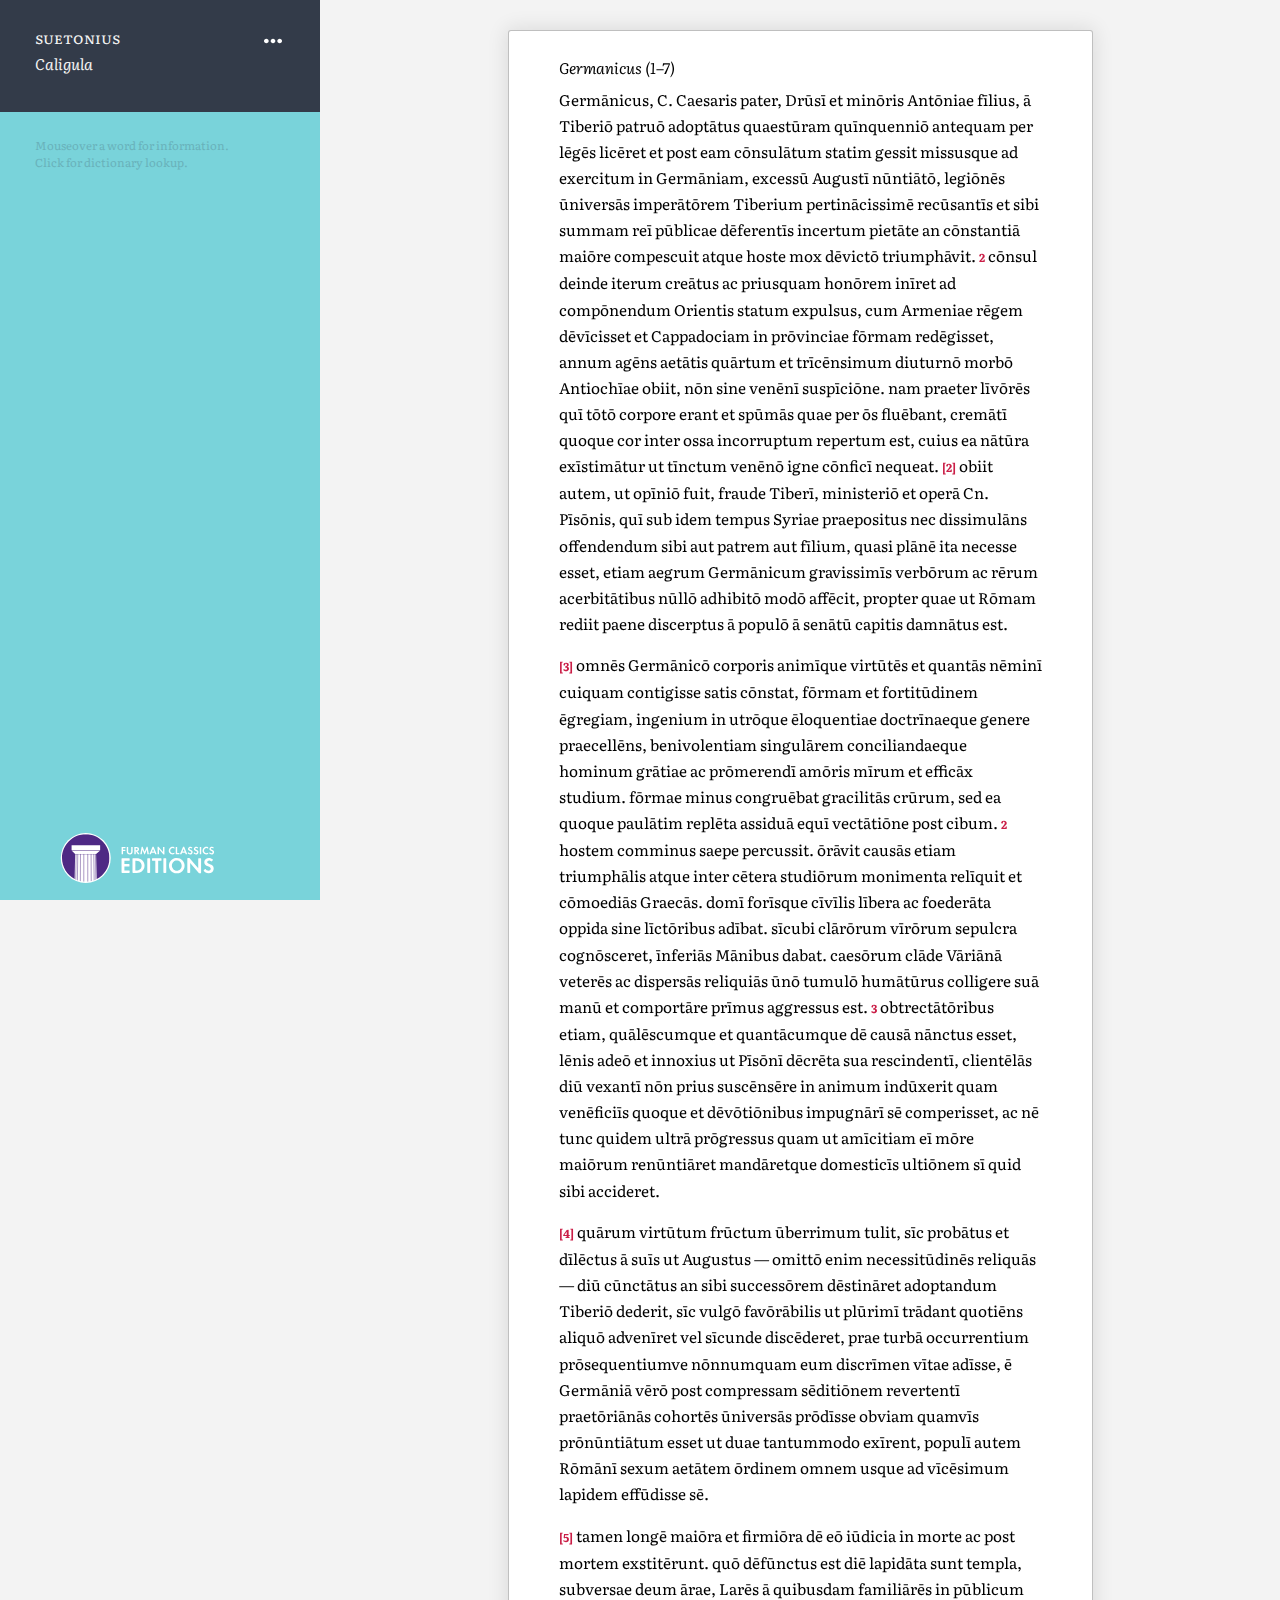
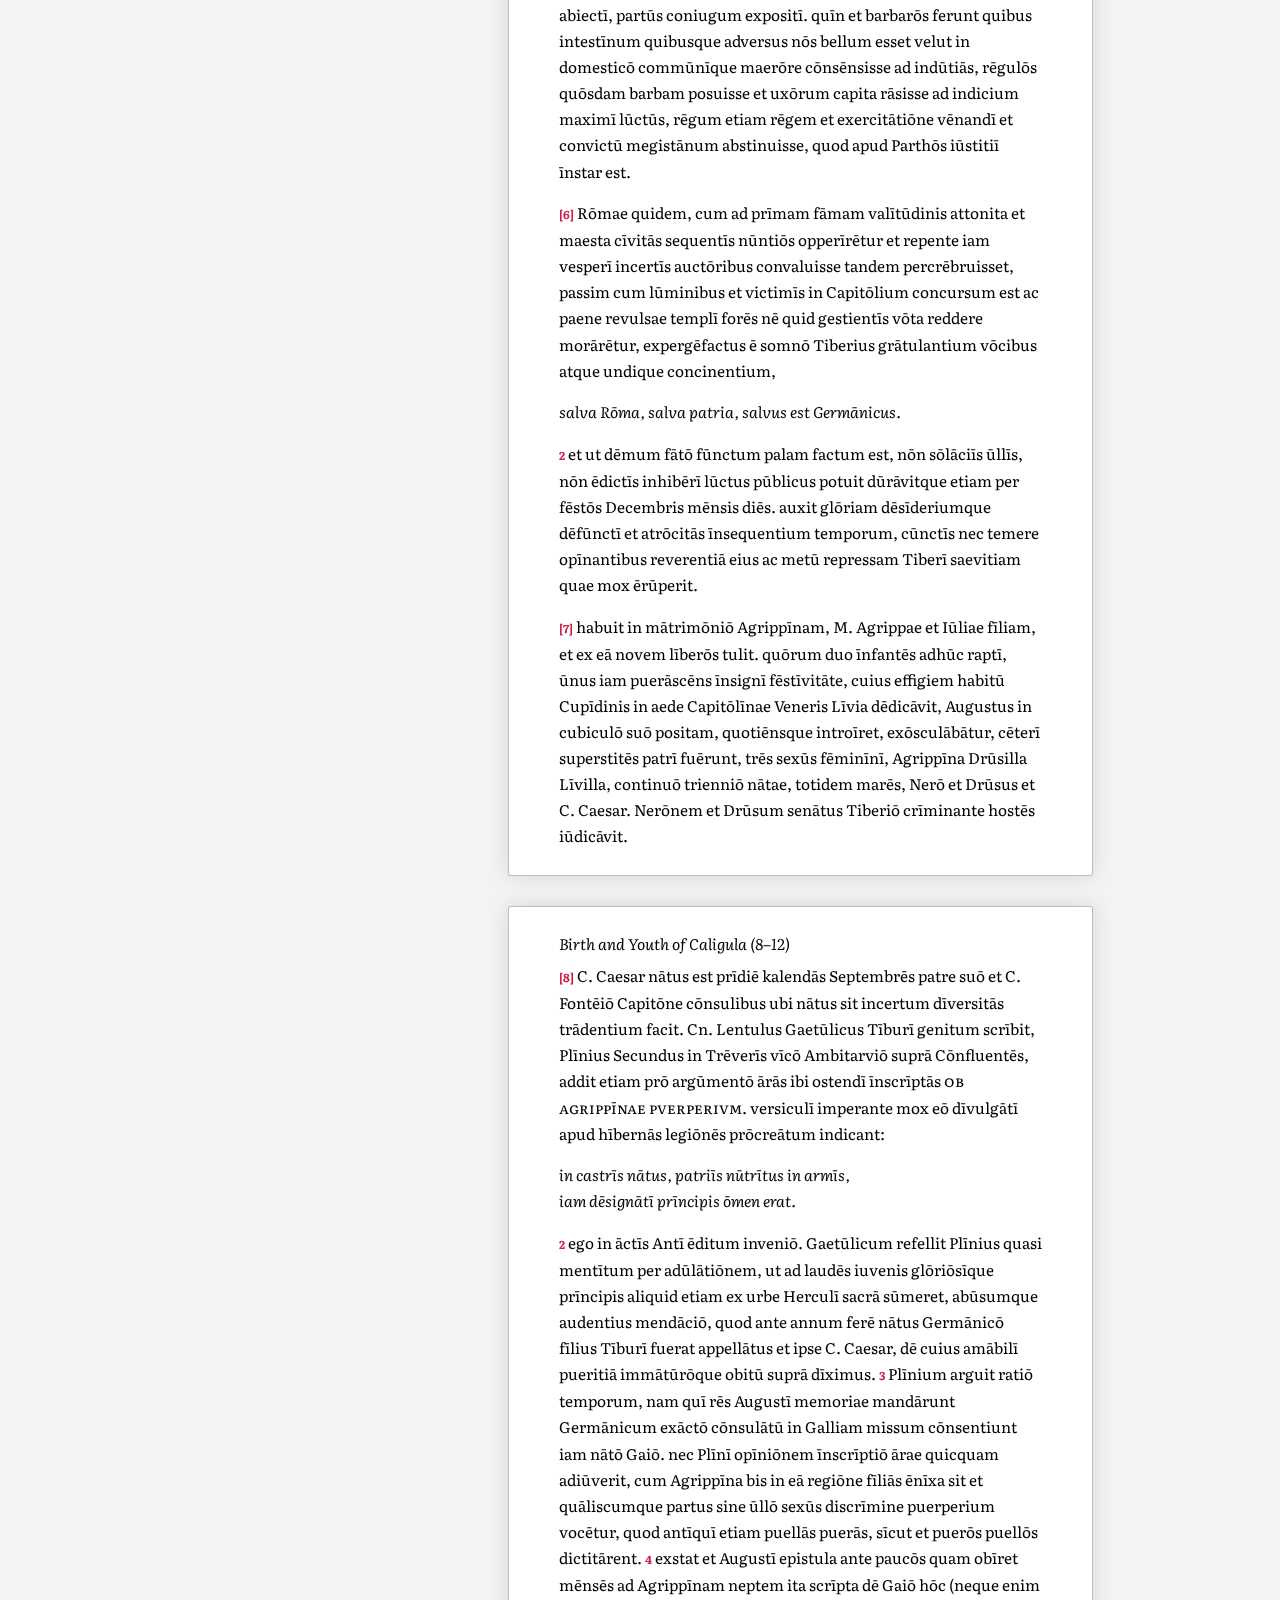
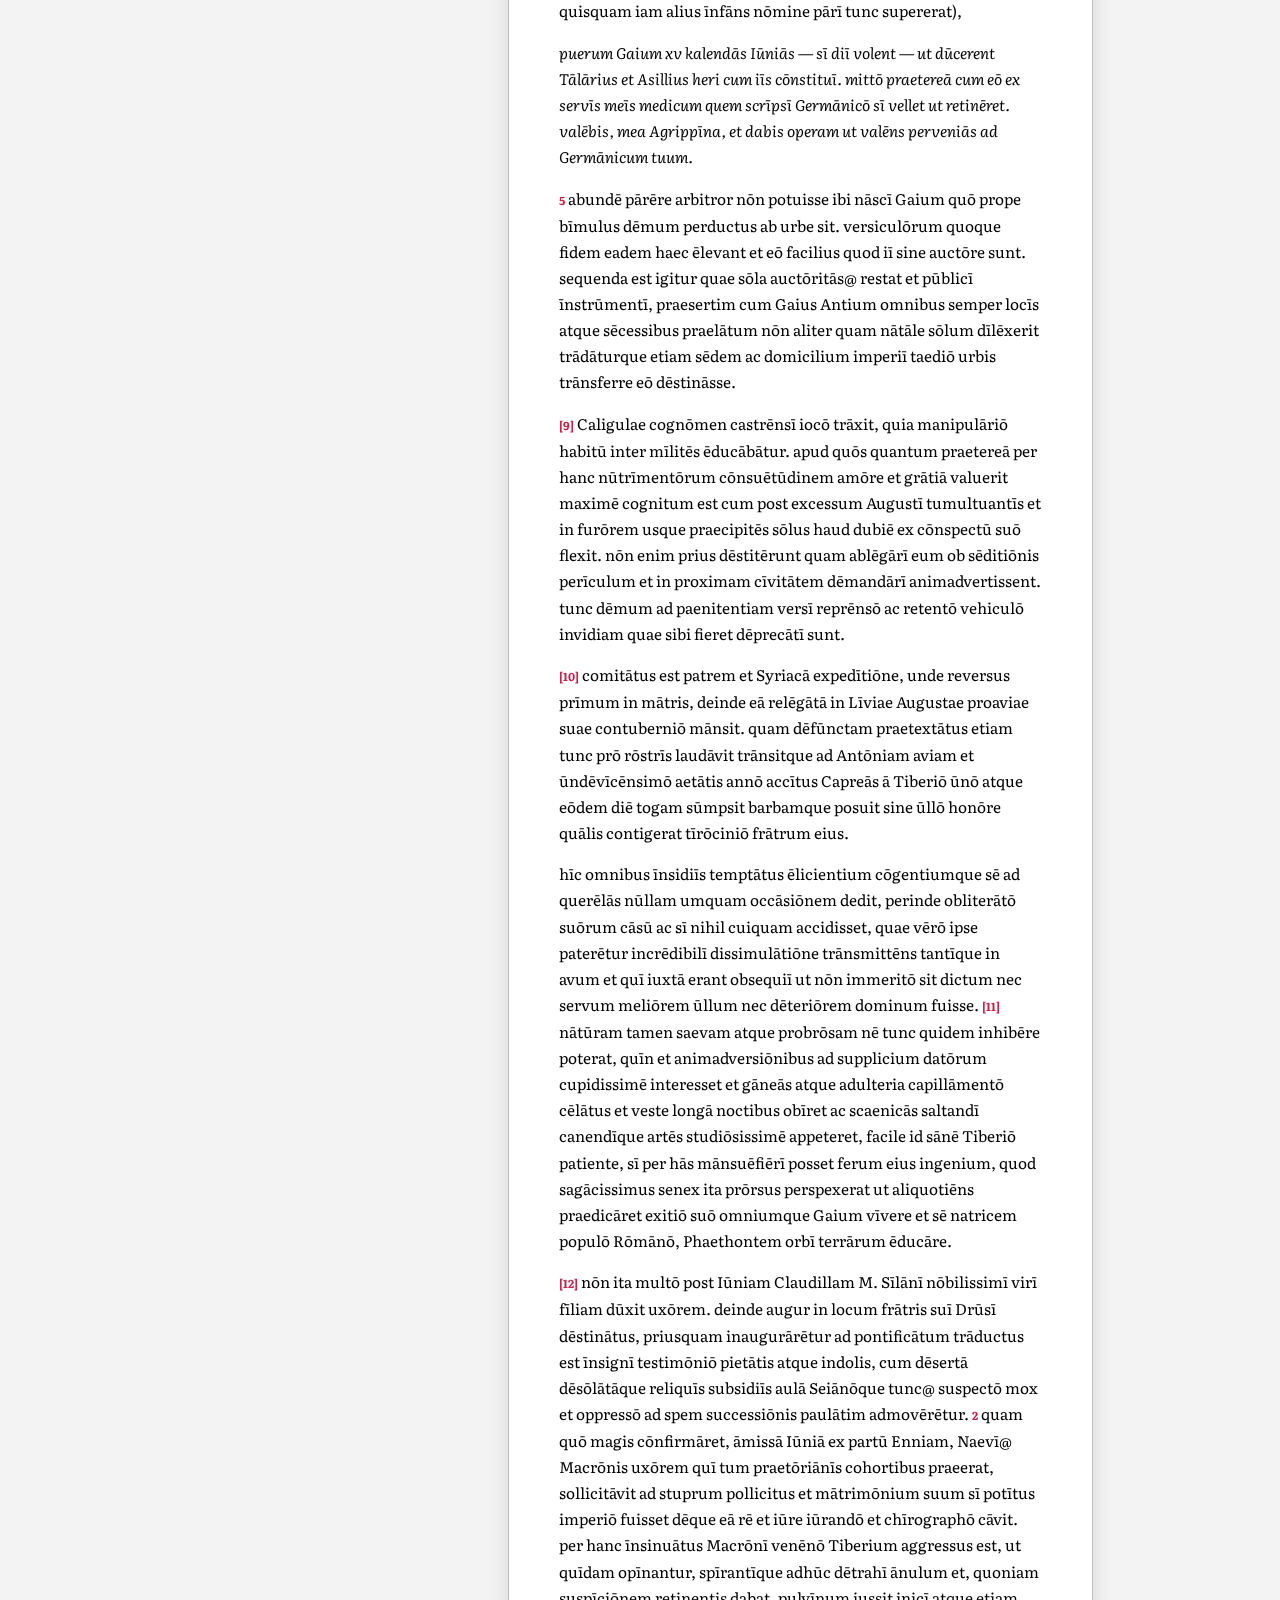
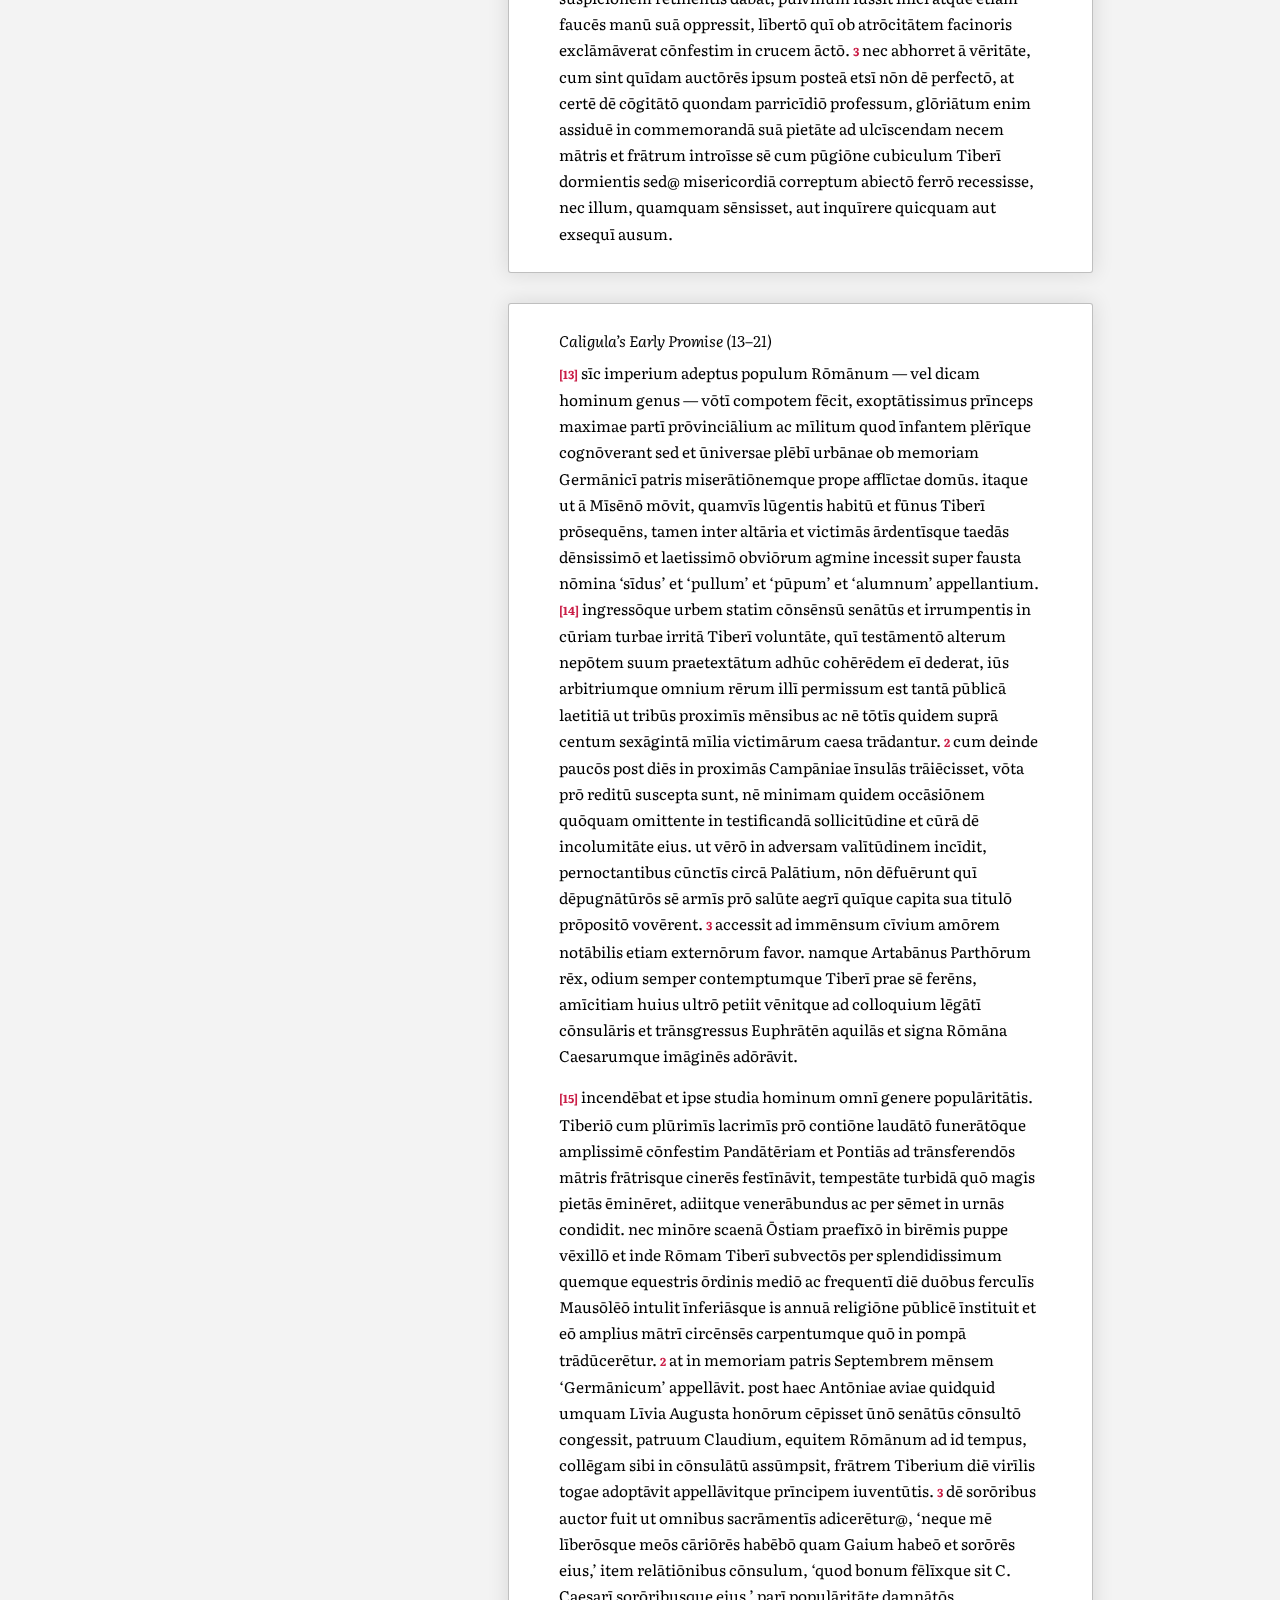
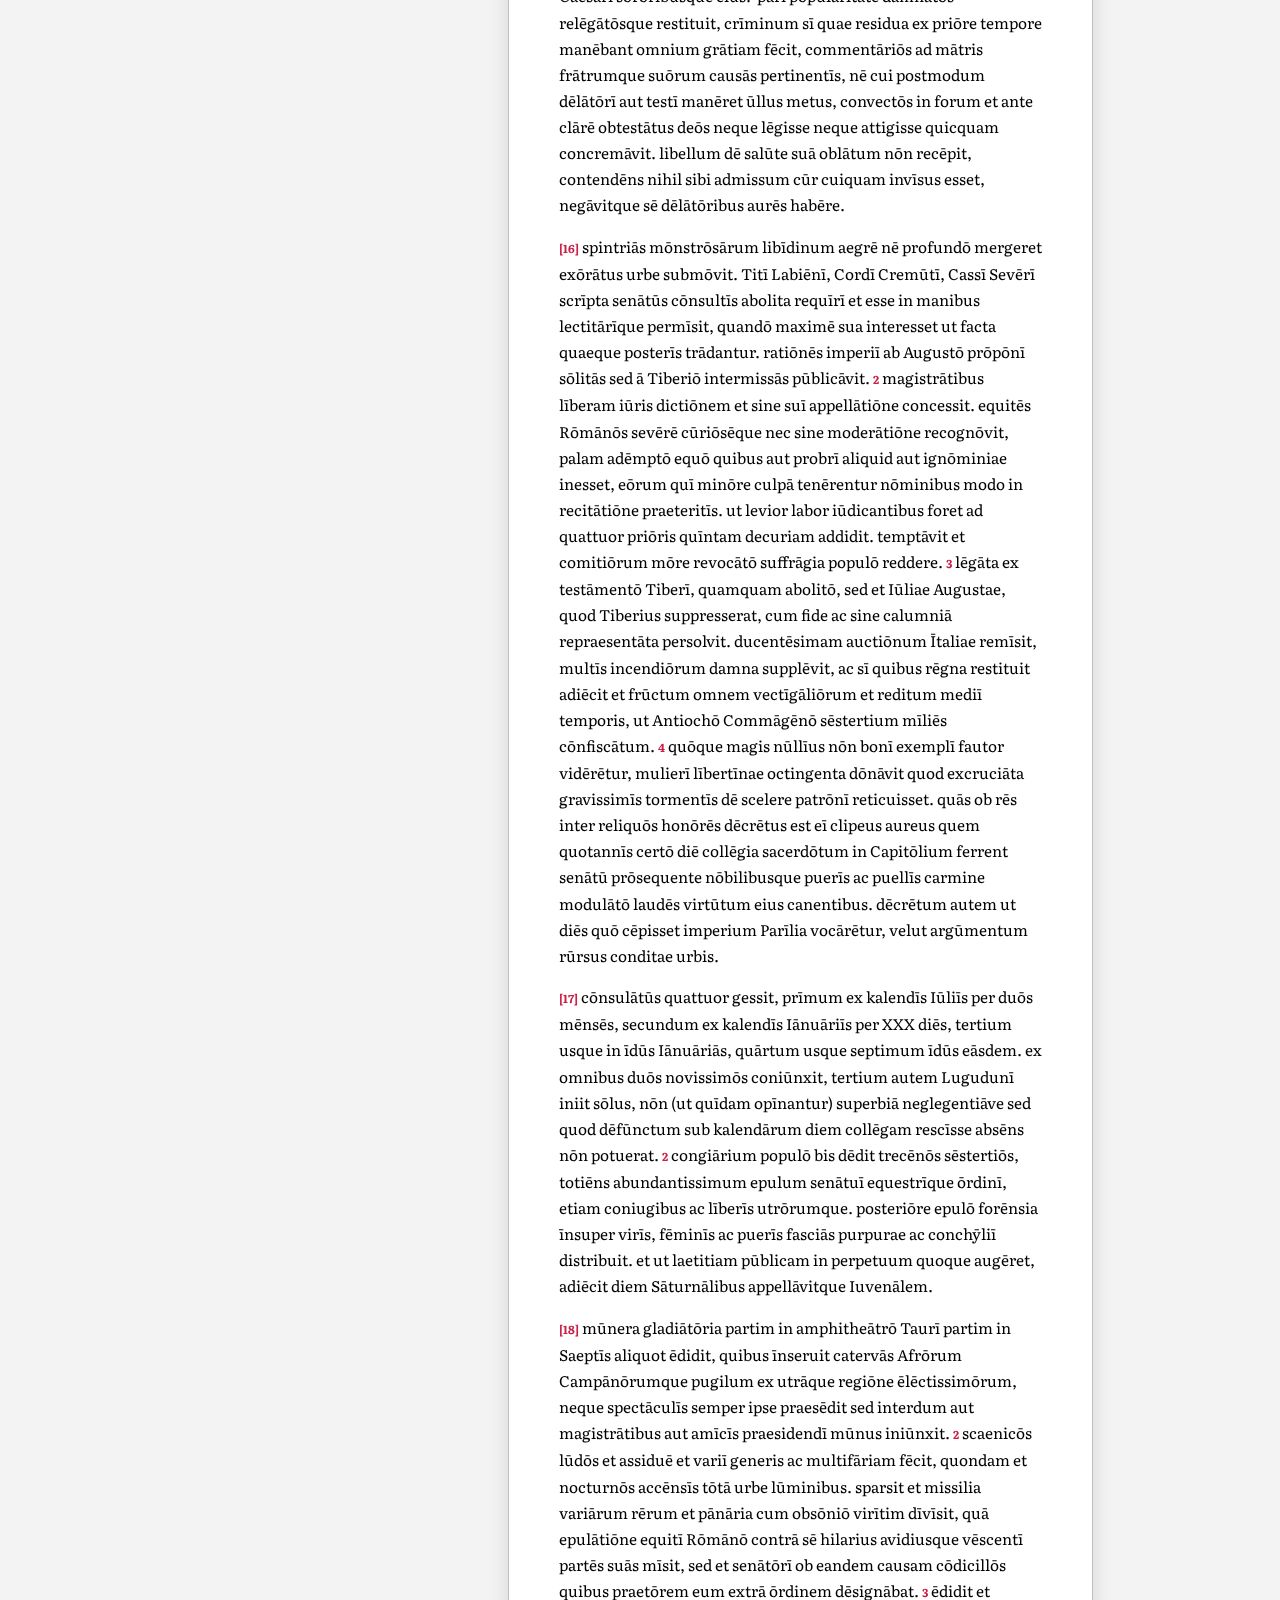
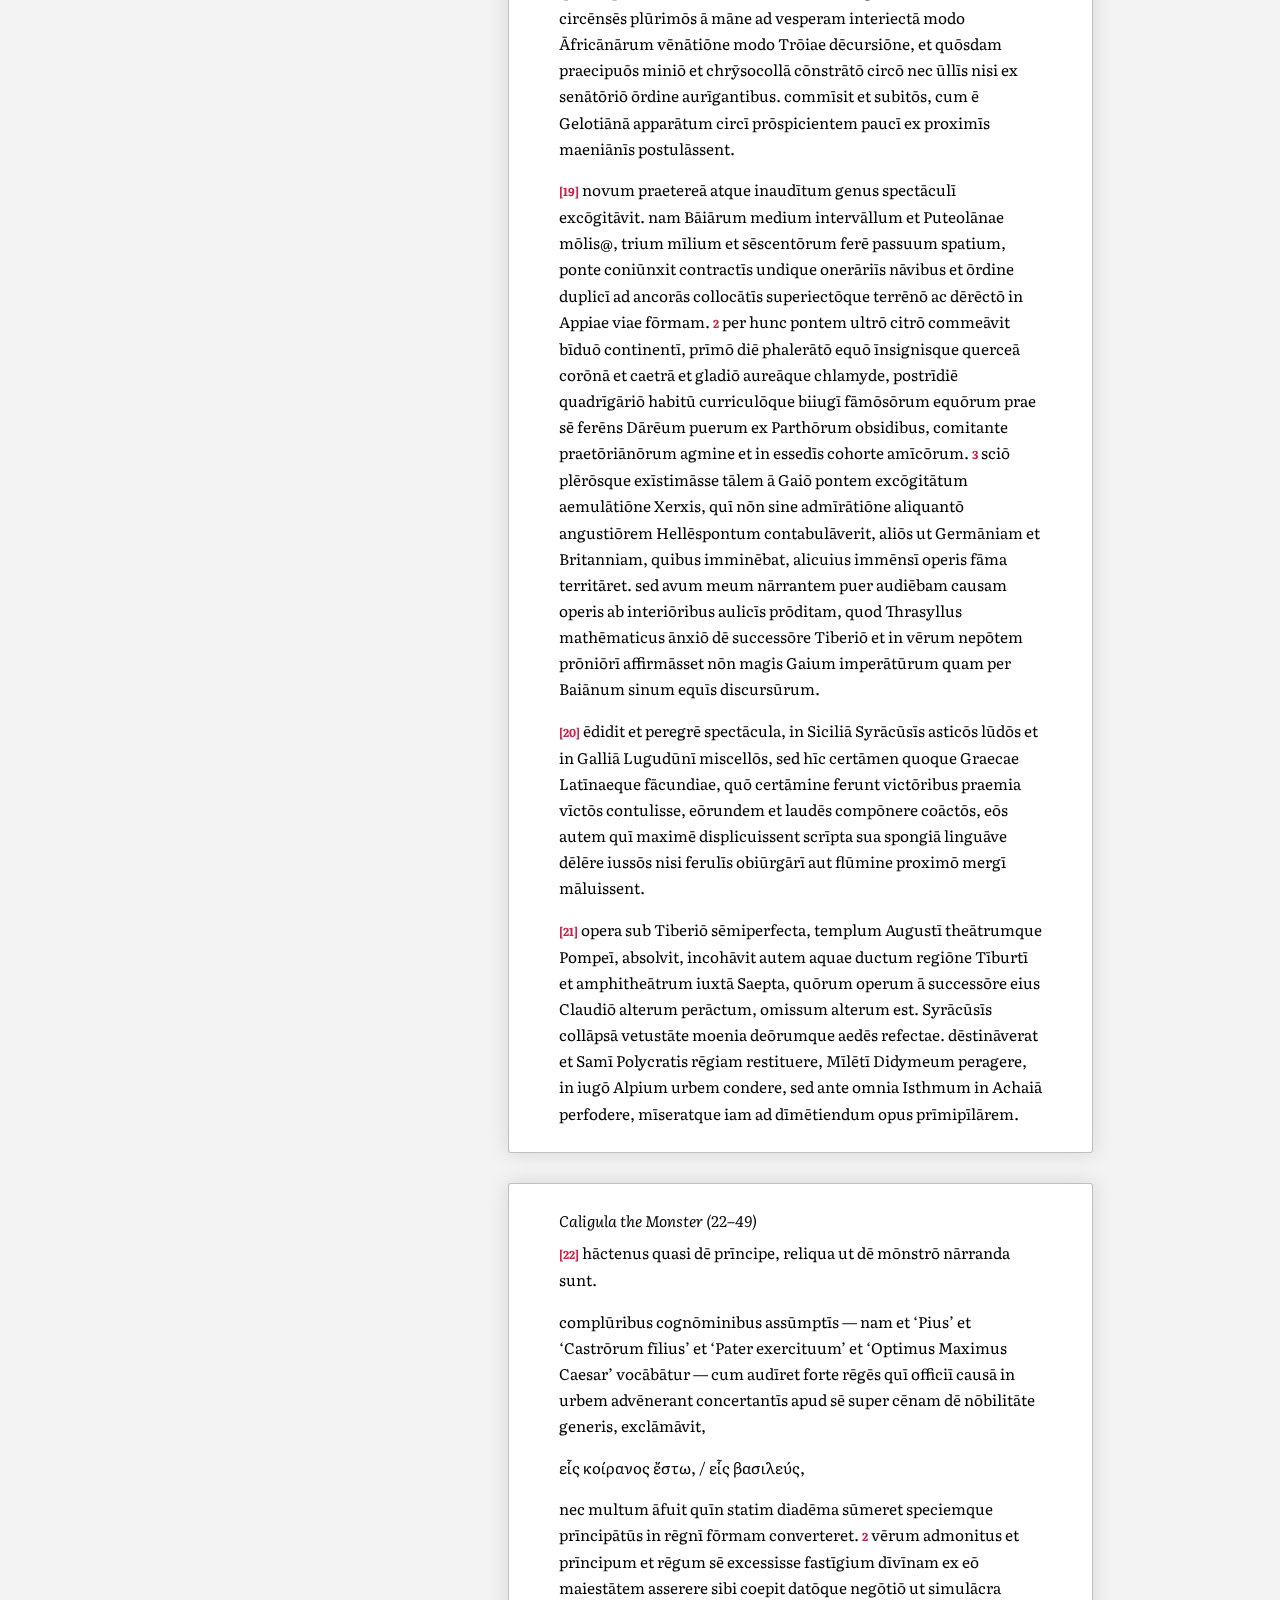
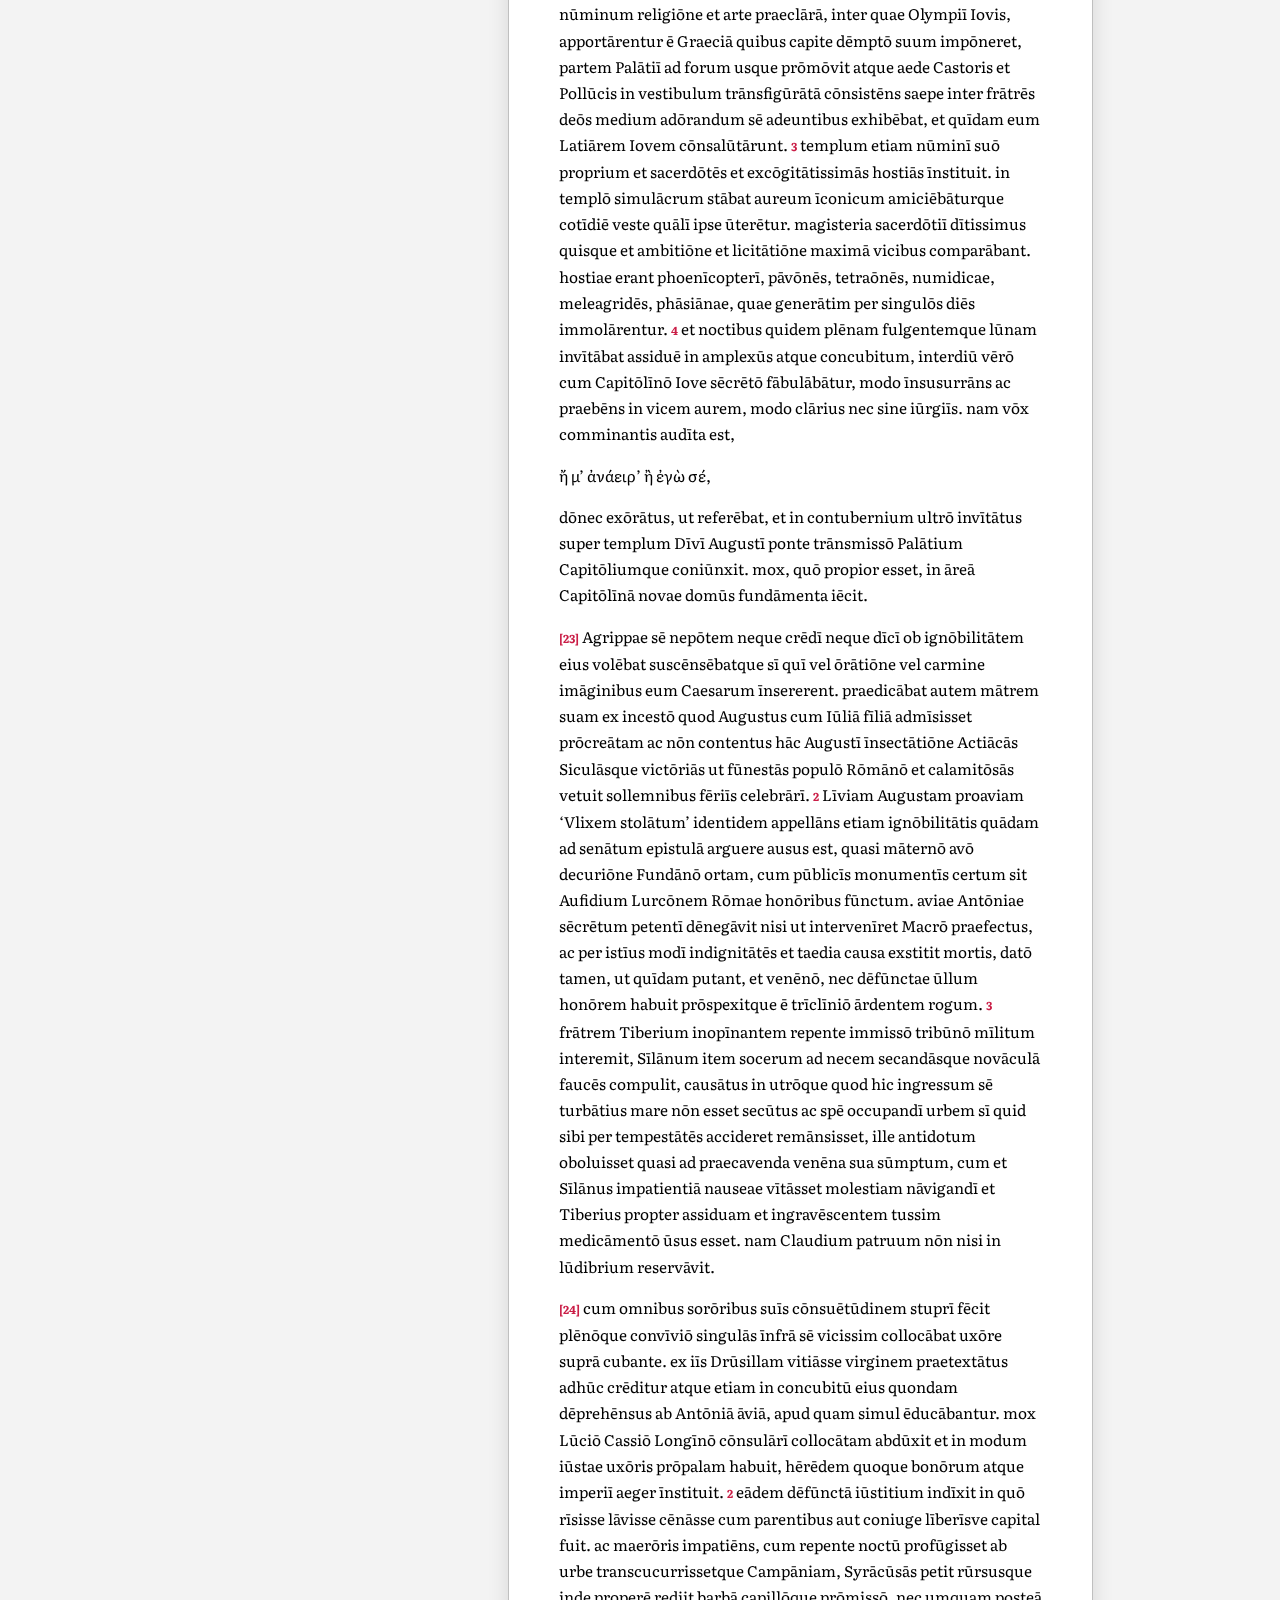
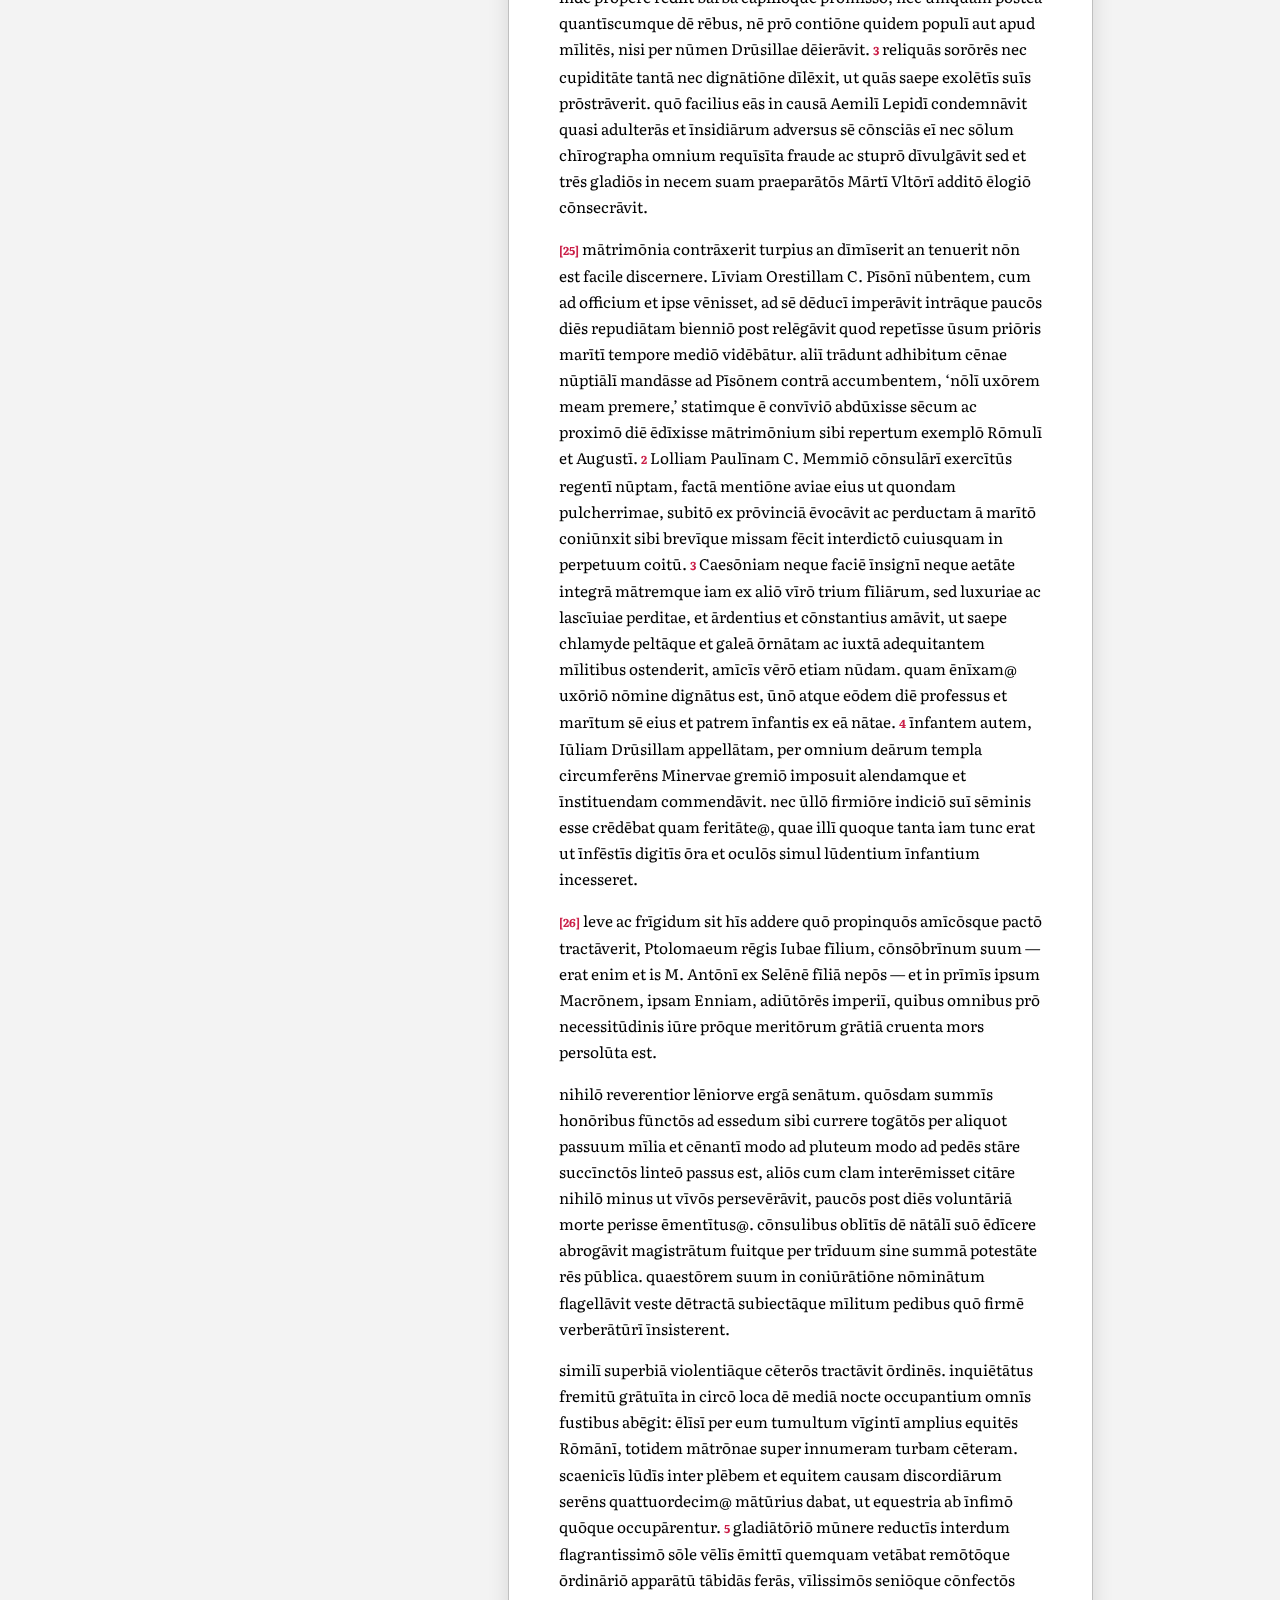
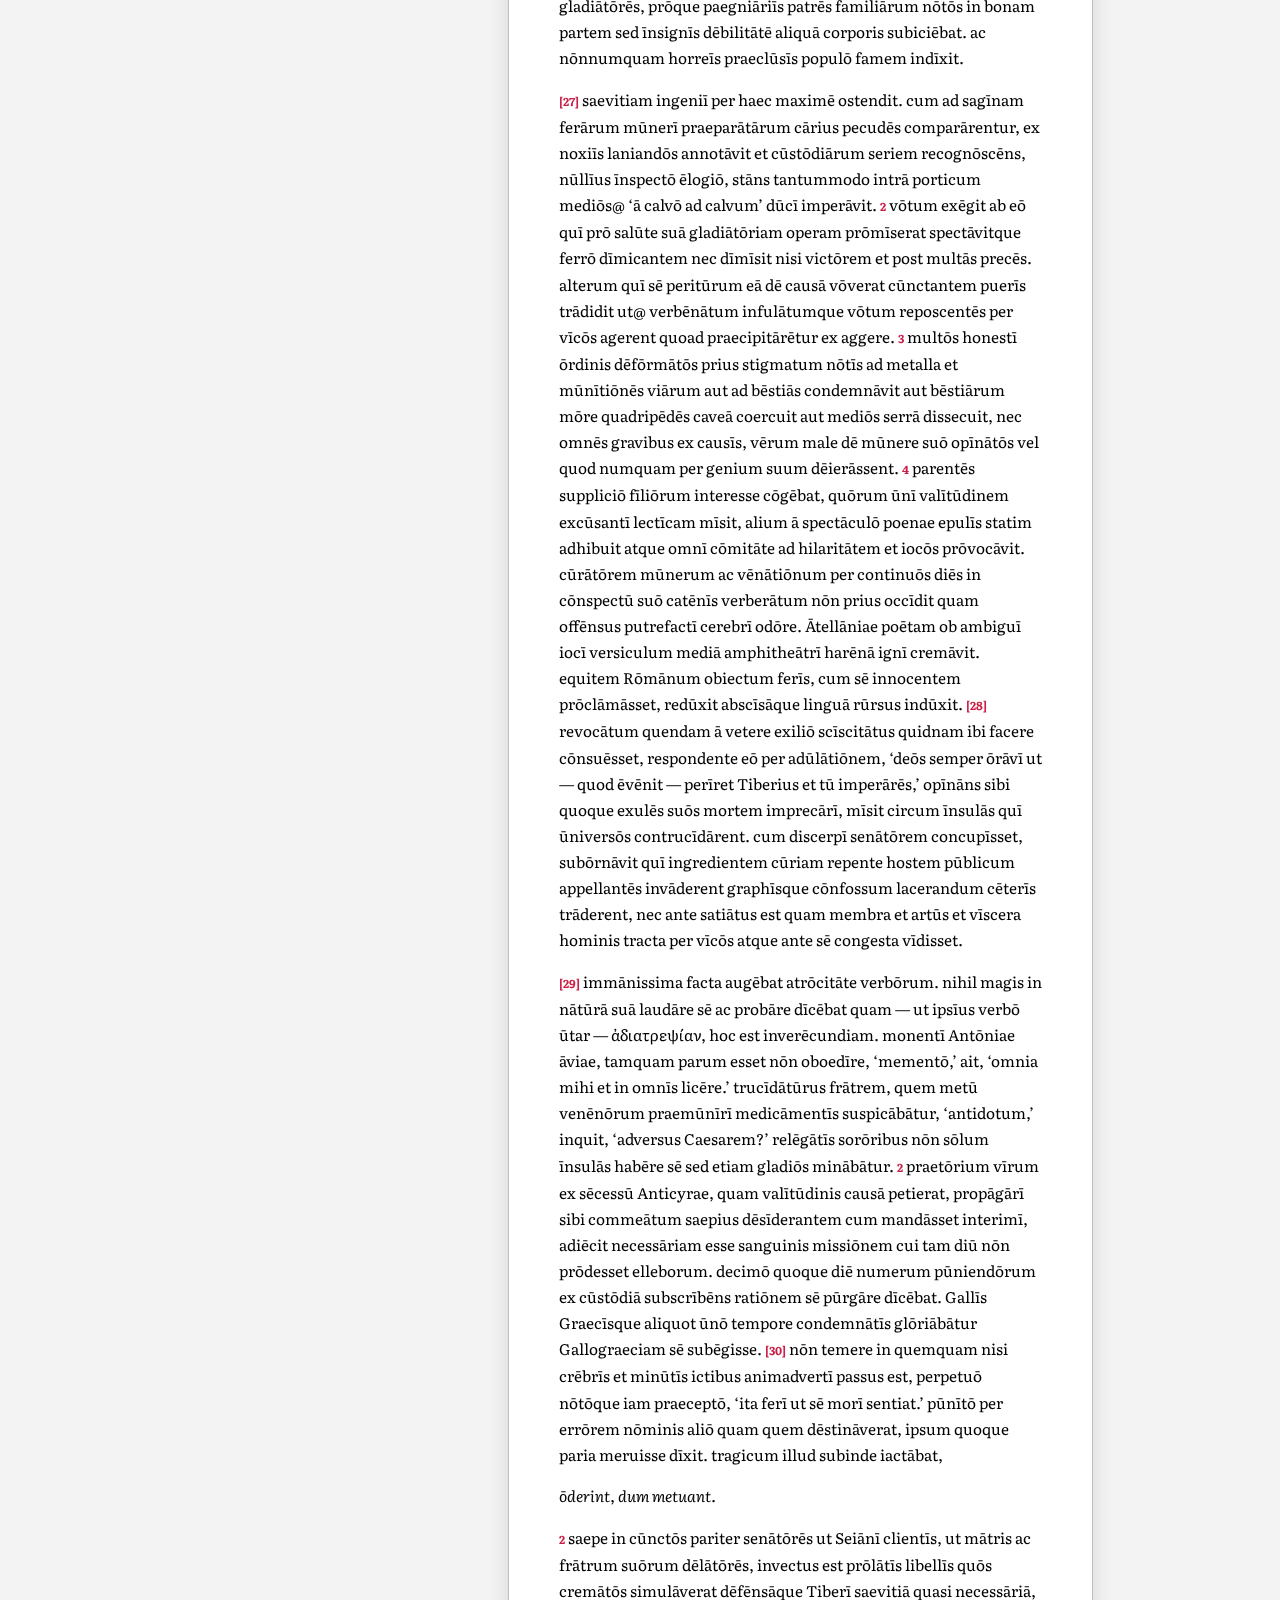
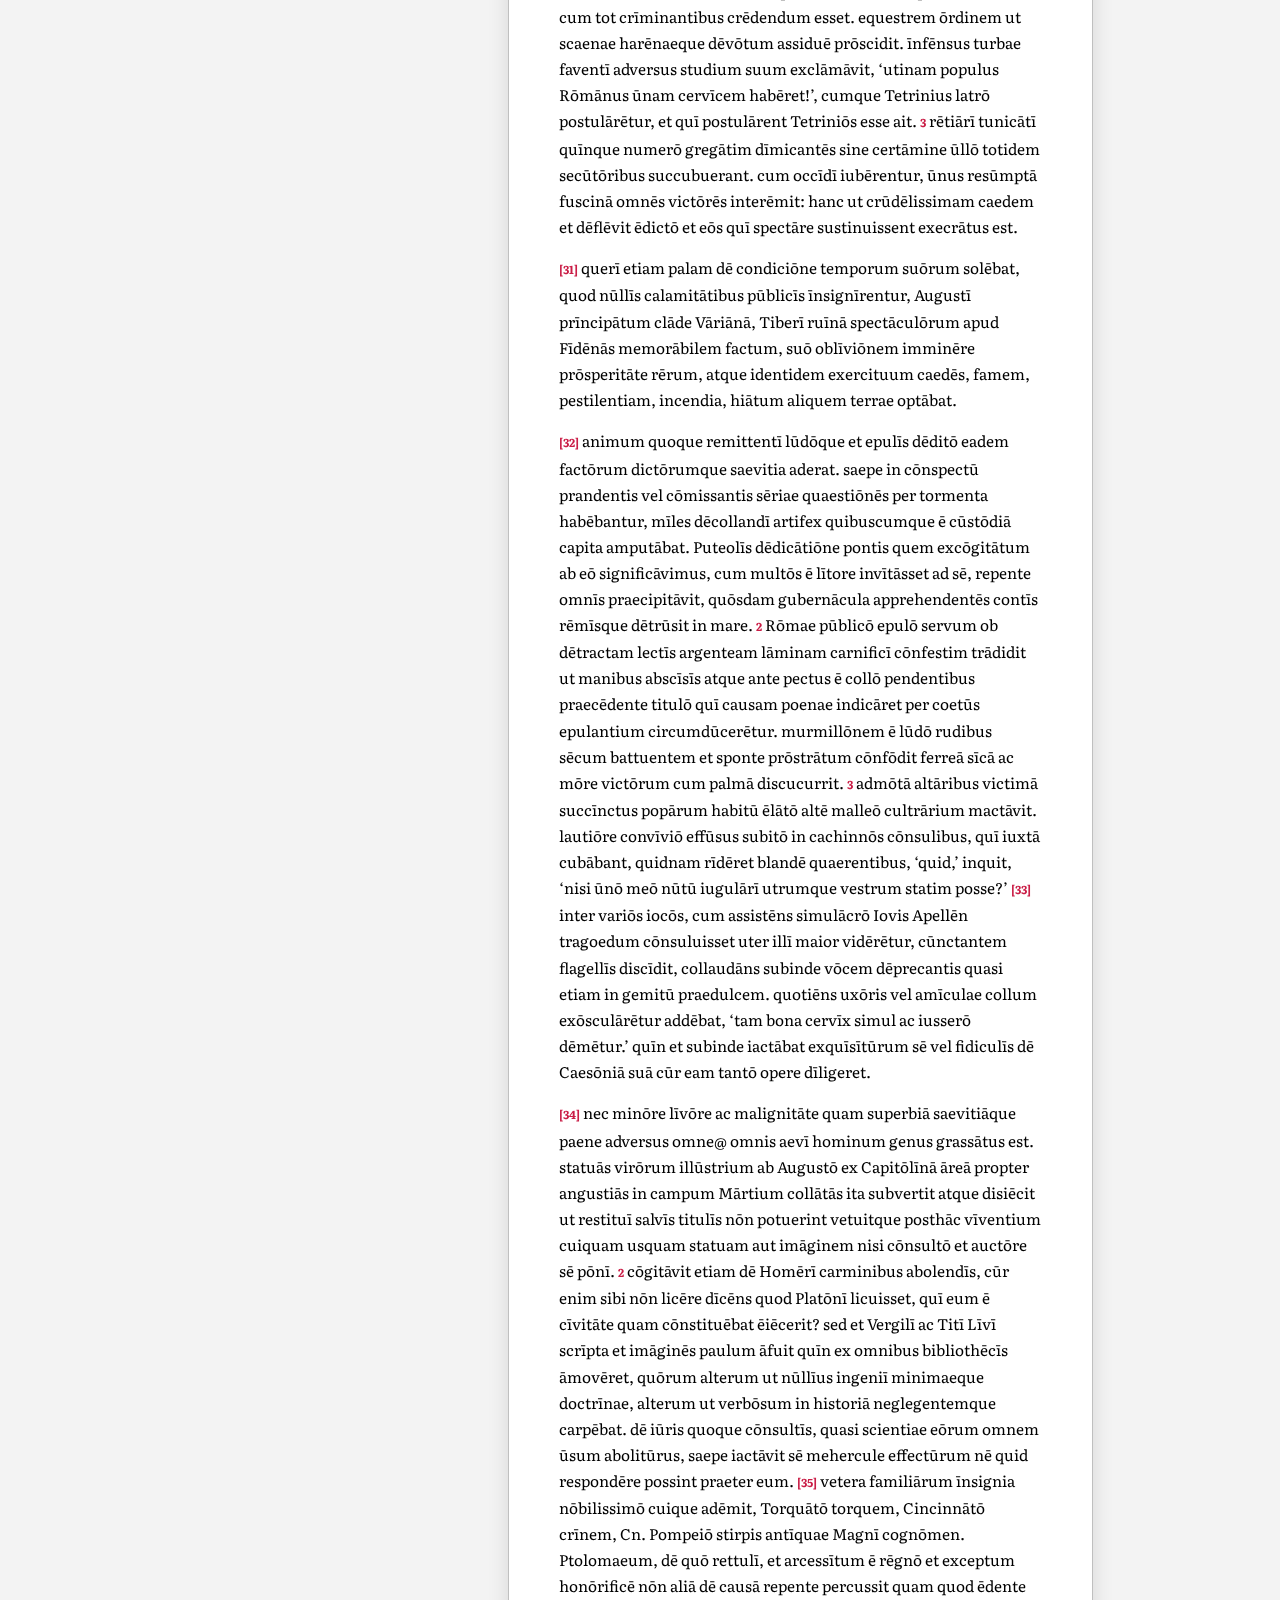
==== commit f5af82c0: "Stylings." ====
--- a/working.html
+++ b/working.html
@@ -15,16 +15,17 @@
 
 	<header>
 		<nav>
+			<hgroup>
+				<h1>Suetonius<h1>
+				<h2><i>Caligula</i></h2>
+				<!-- <span style="color:#ffffff;font-size:13px;">Edited R. Childree</span> -->
+			</hgroup>
 			<input type="checkbox" class="nav__toggle" id="contents_button">
 			<label for="contents_button">
 				<svg id="menu" style="enable-background:new 0 0 512 512;" version="1.1" viewBox="0 0 512 512" width="64px" xml:space="preserve" xmlns="http://www.w3.org/2000/svg" xmlns:xlink="http://www.w3.org/1999/xlink"><g><path d="M113.7,304C86.2,304,64,282.6,64,256c0-26.5,22.2-48,49.7-48c27.6,0,49.8,21.5,49.8,48C163.5,282.6,141.3,304,113.7,304z"/><path d="M256,304c-27.5,0-49.8-21.4-49.8-48c0-26.5,22.3-48,49.8-48c27.5,0,49.7,21.5,49.7,48C305.7,282.6,283.5,304,256,304z"/><path d="M398.2,304c-27.5,0-49.8-21.4-49.8-48c0-26.5,22.2-48,49.8-48c27.5,0,49.8,21.5,49.8,48C448,282.6,425.8,304,398.2,304z"/></g></svg>
 				<svg id="close" style="enable-background:new 0 0 512 512;" version="1.1" viewBox="0 0 512 512" width="64px" xml:space="preserve" xmlns="http://www.w3.org/2000/svg" xmlns:xlink="http://www.w3.org/1999/xlink"><g><path d="M256,33C132.3,33,32,133.3,32,257c0,123.7,100.3,224,224,224c123.7,0,224-100.3,224-224C480,133.3,379.7,33,256,33z    M364.3,332.5c1.5,1.5,2.3,3.5,2.3,5.6c0,2.1-0.8,4.2-2.3,5.6l-21.6,21.7c-1.6,1.6-3.6,2.3-5.6,2.3c-2,0-4.1-0.8-5.6-2.3L256,289.8   l-75.4,75.7c-1.5,1.6-3.6,2.3-5.6,2.3c-2,0-4.1-0.8-5.6-2.3l-21.6-21.7c-1.5-1.5-2.3-3.5-2.3-5.6c0-2.1,0.8-4.2,2.3-5.6l75.7-76   l-75.9-75c-3.1-3.1-3.1-8.2,0-11.3l21.6-21.7c1.5-1.5,3.5-2.3,5.6-2.3c2.1,0,4.1,0.8,5.6,2.3l75.7,74.7l75.7-74.7   c1.5-1.5,3.5-2.3,5.6-2.3c2.1,0,4.1,0.8,5.6,2.3l21.6,21.7c3.1,3.1,3.1,8.2,0,11.3l-75.9,75L364.3,332.5z"/></g></svg>
 			</label>
-			<hgroup>
-				<h1>Gaius Suetonius Tranquillus<h1>
-				<h2><i>Caligula</i></h2>
-				<!-- <span style="color:#ffffff;font-size:13px;">Edited R. Childree</span> -->
-			</hgroup>
+
 			<ul class="nav__list">
 				<li class="nav__item"><a href="#1" class="nav__link">1</a></li>
 				<li class="nav__item"><a href="#2" class="nav__link">2</a></li>
@@ -94,7 +95,9 @@
 				<li id="infobox">Mouseover a word for information.<br/>Click for dictionary lookup.</li>
 			</ul>
 		</aside>
-		<object data="images/fu-cl-ed.svg" type="image/svg+xml" alt="Furman Classics Editions logo"></object>
+		<div>
+			<object data="images/fu-cl-ed.svg" type="image/svg+xml" alt="Furman Classics Editions logo"></object>
+		</div>
 
 	</header>
 
--- a/styles.css
+++ b/styles.css
@@ -46,7 +46,7 @@
 }
 
 body {
-	background-color: #f9f9fa;
+	background-color: #f3f3f3;
 	margin: 0;
 	display: grid;
 	width: 100%;
@@ -64,29 +64,32 @@
 	height: 100vh;
 	display: flex;
 	flex-direction: column;
-	background-image: url("data:image/svg+xml,%3Csvg xmlns='http://www.w3.org/2000/svg' viewBox='0 0 2000 1500'%3E%3Cdefs%3E%3Ccircle stroke='%233a4353' vector-effect='non-scaling-stroke' id='a' fill='none' stroke-width='3.2' r='315'/%3E%3Cuse id='f' href='%23a' stroke-dasharray='100 100 100 9999'/%3E%3Cuse id='b' href='%23a' stroke-dasharray='250 250 250 250 250 9999'/%3E%3Cuse id='e' href='%23a' stroke-dasharray='1000 500 1000 500 9999'/%3E%3Cuse id='g' href='%23a' stroke-dasharray='1500 9999'/%3E%3Cuse id='h' href='%23a' stroke-dasharray='2000 500 500 9999'/%3E%3Cuse id='j' href='%23a' stroke-dasharray='800 800 800 800 800 9999'/%3E%3Cuse id='k' href='%23a' stroke-dasharray='1200 1200 1200 1200 1200 9999'/%3E%3Cuse id='l' href='%23a' stroke-dasharray='1600 1600 1600 1600 1600 9999'/%3E%3C/defs%3E%3Cg transform='translate(1000 750)' stroke-opacity='0.08'%3E%3Cg %3E%3Ccircle fill='%233a4353' fill-opacity='0.51' r='10'/%3E%3Cg transform='rotate(-60 0 0)'%3E%3Cuse href='%23f' transform='scale(.1) rotate(50 0 0)' /%3E%3Cuse href='%23f' transform='scale(.2) rotate(100 0 0)' /%3E%3Cuse href='%23f' transform='scale(.3) rotate(150 0 0)' /%3E%3C/g%3E%3Cg transform='rotate(-19.8 0 0)'%3E%3Cuse href='%23b' transform='scale(.4) rotate(200 0 0)' /%3E%3Cuse href='%23z' transform='scale(.5) rotate(250 0 0)' /%3E%3C/g%3E%3Cg id='z' transform='rotate(27 0 0)'%3E%3Cg transform=''%3E%3Cuse href='%23b'/%3E%3Cuse href='%23b' transform='scale(1.2) rotate(90 0 0)' /%3E%3Cuse href='%23b' transform='scale(1.4) rotate(60 0 0)' /%3E%3Cuse href='%23e' transform='scale(1.6) rotate(120 0 0)' /%3E%3Cuse href='%23e' transform='scale(1.8) rotate(30 0 0)' /%3E%3C/g%3E%3C/g%3E%3Cg id='y' transform='rotate(89.1 0 0)'%3E%3Cg transform=''%3E%3Cuse href='%23e' transform='scale(1.1) rotate(20 0 0)' /%3E%3Cuse href='%23g' transform='scale(1.3) rotate(-40 0 0)' /%3E%3Cuse href='%23g' transform='scale(1.5) rotate(60 0 0)' /%3E%3Cuse href='%23h' transform='scale(1.7) rotate(-80 0 0)' /%3E%3Cuse href='%23j' transform='scale(1.9) rotate(100 0 0)' /%3E%3C/g%3E%3C/g%3E%3Cg transform=''%3E%3Cg transform='rotate(-27 0 0)'%3E%3Cg transform='rotate(-118.8 0 0)'%3E%3Cuse href='%23h' transform='scale(2) rotate(60 0 0)'/%3E%3Cuse href='%23j' transform='scale(2.1) rotate(120 0 0)'/%3E%3Cuse href='%23j' transform='scale(2.3) rotate(180 0 0)'/%3E%3Cuse href='%23h' transform='scale(2.4) rotate(240 0 0)'/%3E%3Cuse href='%23j' transform='scale(2.5) rotate(300 0 0)'/%3E%3C/g%3E%3Cuse href='%23y' transform='scale(2) rotate(180 0 0)' /%3E%3Cuse href='%23j' transform='scale(2.7)'/%3E%3Cuse href='%23j' transform='scale(2.8) rotate(45 0 0)'/%3E%3Cuse href='%23j' transform='scale(2.9) rotate(90 0 0)'/%3E%3Cuse href='%23k' transform='scale(3.1) rotate(135 0 0)'/%3E%3Cuse href='%23k' transform='scale(3.2) rotate(180 0 0)'/%3E%3C/g%3E%3Cuse href='%23k' transform='scale(3.3) rotate(225 0 0)'/%3E%3Cuse href='%23k' transform='scale(3.5) rotate(270 0 0)'/%3E%3Cuse href='%23k' transform='scale(3.6) rotate(315 0 0)'/%3E%3Cuse href='%23k' transform='scale(3.7)'/%3E%3Cuse href='%23k' transform='scale(3.9) rotate(75 0 0)'/%3E%3C/g%3E%3C/g%3E%3C/g%3E%3C/svg%3E");
-	background-attachment: fixed;
-	background-repeat: no-repeat;
-	background-size: cover;
-	background-color: #212529;
+	background-color: #79d3da;
+	align-items: space-between;
 	justify-content: space-between;
-	/* align-items: center; */
-	padding: 35px 25px;
+	/* border-right: 1.5px solid #252c2c; */
+}
+
+header div {
+	width: 100%;
+	height: 85px;
+	display: flex;
 }
 
 header object {
 	height: 50px;
 	width: 100%;
-	margin-left: -25px;
-}
-
-hgroup {padding: 0 15px 0;}
+	margin-left: -20px;
+	align-self: center;
+}
+
+hgroup {padding: 0 25px 0 0;}
 
 hgroup h1, hgroup h2, hgroup h2 i, nav label {
-	color: #ffffff;
+	color: #f3f3f3;
 	font-weight: 400;
-	font-size: 16px;
-	line-height: 24px;
+	font-size: 1rem;
+	line-height: 26px;
 	font-feature-settings: "onum", "pnum";
 }
 
@@ -98,10 +101,13 @@
 	display: flex;
 	flex-wrap: wrap;
 	width: 100%;
-	padding: 0px 20px 0px;
+	padding: 25px 35px 0;
+	justify-content: space-between;
 	/* max-height: 50%; */
 	/* z-index: 1; */
-	/* background-color: #ffffff; */
+	/* background-color: #2c2c3d; */
+	background-color: #333B49;
+	padding-bottom: 35px;
 	/* padding:20px; */
 	/* border-top: 1px solid #041344; */
 }
@@ -112,8 +118,8 @@
 nav input:checked ~ label>#menu {display:none;}
 nav input:checked ~ label>#close {display:block;}
 
-nav label {color: #ffffff;cursor: pointer;user-select: none;height:24px;width:24px}
-nav label>svg {width: 24px;fill:#ffffff;}
+nav label {color: #fff;cursor: pointer;user-select: none;margin-top:4px;height:24px;width:24px}
+nav label>svg {width: 24px;fill:#fff;}
 nav label>svg:hover {fill:var(--color-mid-light);}
 nav label>#close{display: none;}
 
@@ -145,17 +151,10 @@
 }
 /* ---------------------------- ASIDE --------------------------------------------------------- */
 aside {
-	/* grid-area: Aside; */
-	/* position: sticky; */
-	/* top:0; */
-	/* height: 100vh; */
-	/* width: calc(100% - 210px); */
-	width: 100%;
-	/* background-color: #dae3e9; */
-	/* background-color: #deedf5; */
-	/* background-color: #f5dee2; */
-	/* background-color: #c9e1e5; */
-	/* border-left: 2px solid var(--color-mid); */
+	width: 100%;
+	margin: 0 0 auto;
+	padding: 25px 35px;
+	/* background-color: #f9f9fa; */
 }
 
 #info{
@@ -166,7 +165,7 @@
 	list-style-type: none;
 	line-height: 1.1rem;
 	/* overflow-x: hidden; */
-	padding: 50px 25px;
+	/* padding: 50px 25px; */
 }
 
 #infobox{
@@ -176,27 +175,23 @@
 }
 
 #info li, a {
-	font-size: .9rem;
+	font-size: .75rem;
 	text-decoration: none;
-	/* color: #212529; */
-	color:#e2e2e2;
+	color: #2c2c3d;
 }
 
 #citation {
-	font-size: .75rem;
-	/* color: var(--highlight); */
+	font-size: 1rem;
 	color: #ec0951;
-	width: 2.75rem;
 	font-feature-settings: "lnum", "tnum";
-	/* text-align: right; */
 	display: inline-block;
 	padding-right: .5rem;
 }
 
-.entry{
+.entry {
 	font-weight: bold;
-	font-size: 1.35rem;
-	line-height: 1.75rem;
+	font-size: 1.25rem;
+	line-height: 1.5rem;
 }
 
 em {
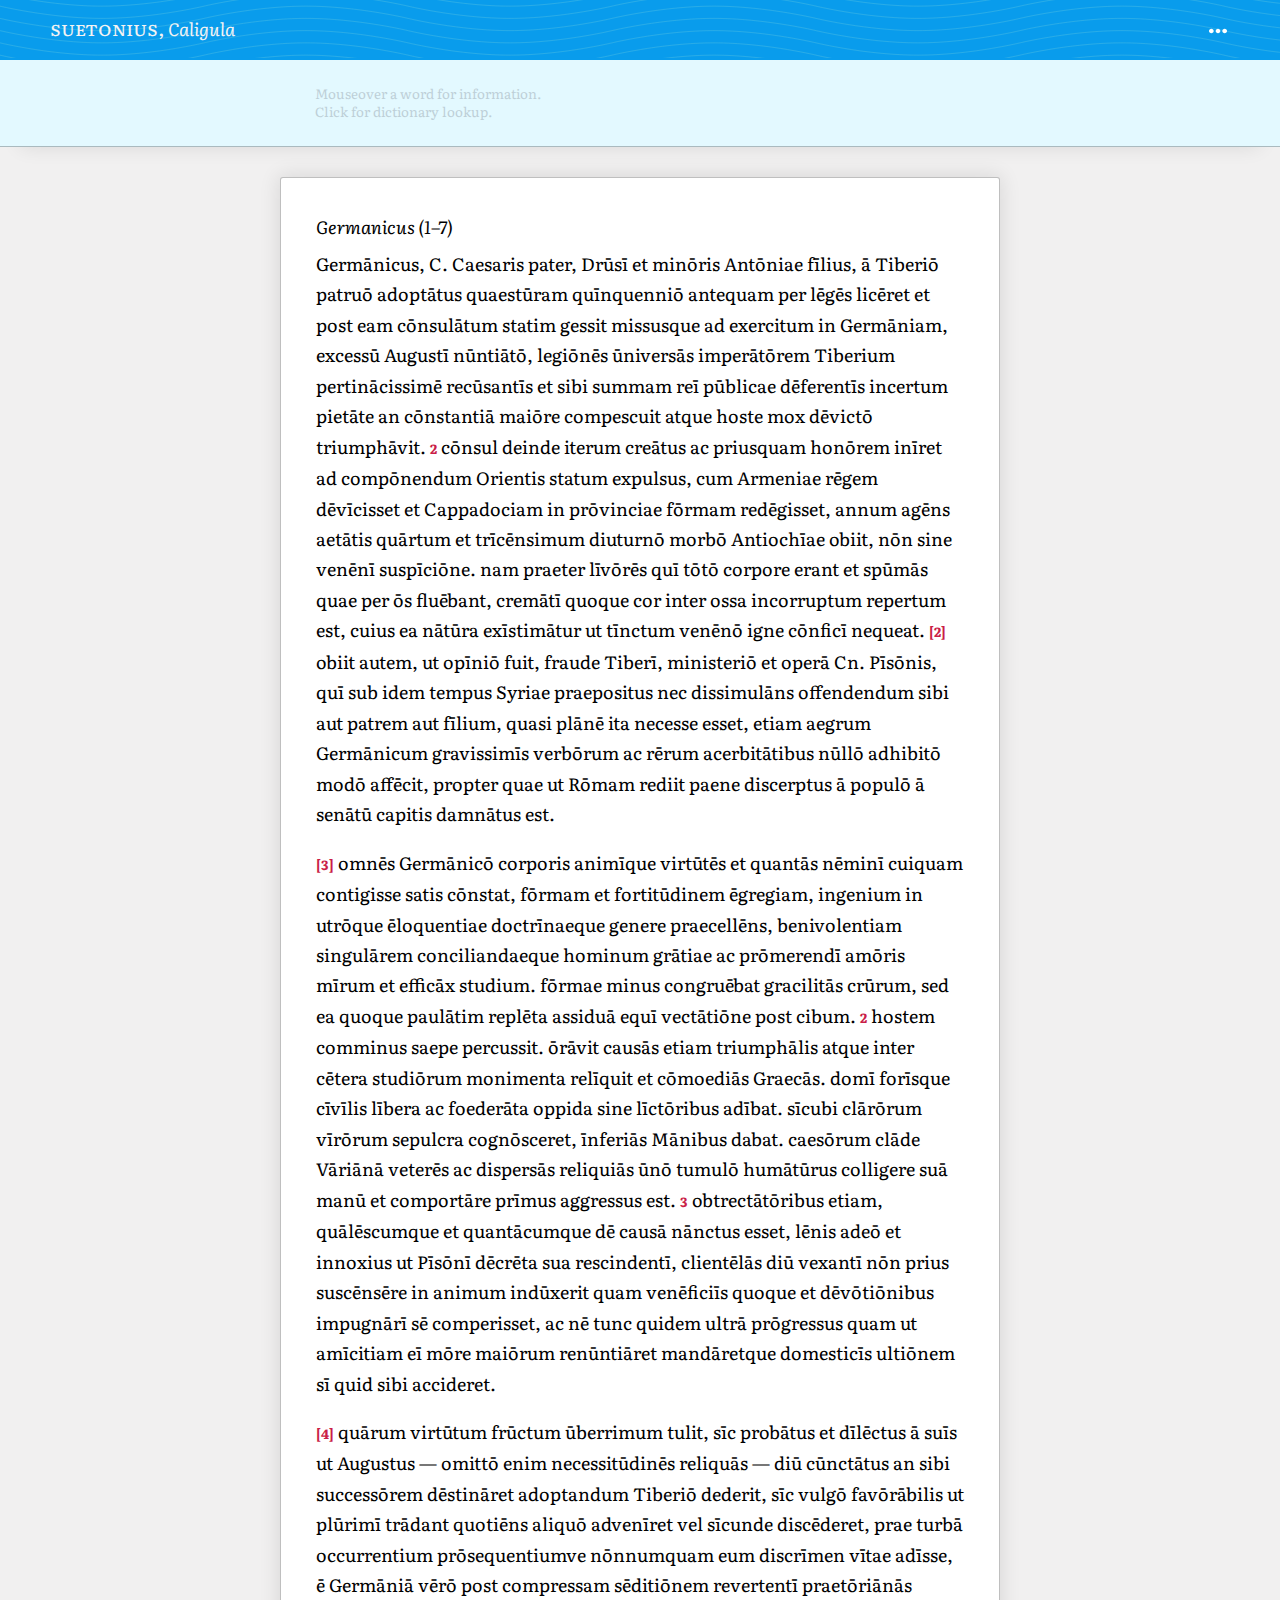
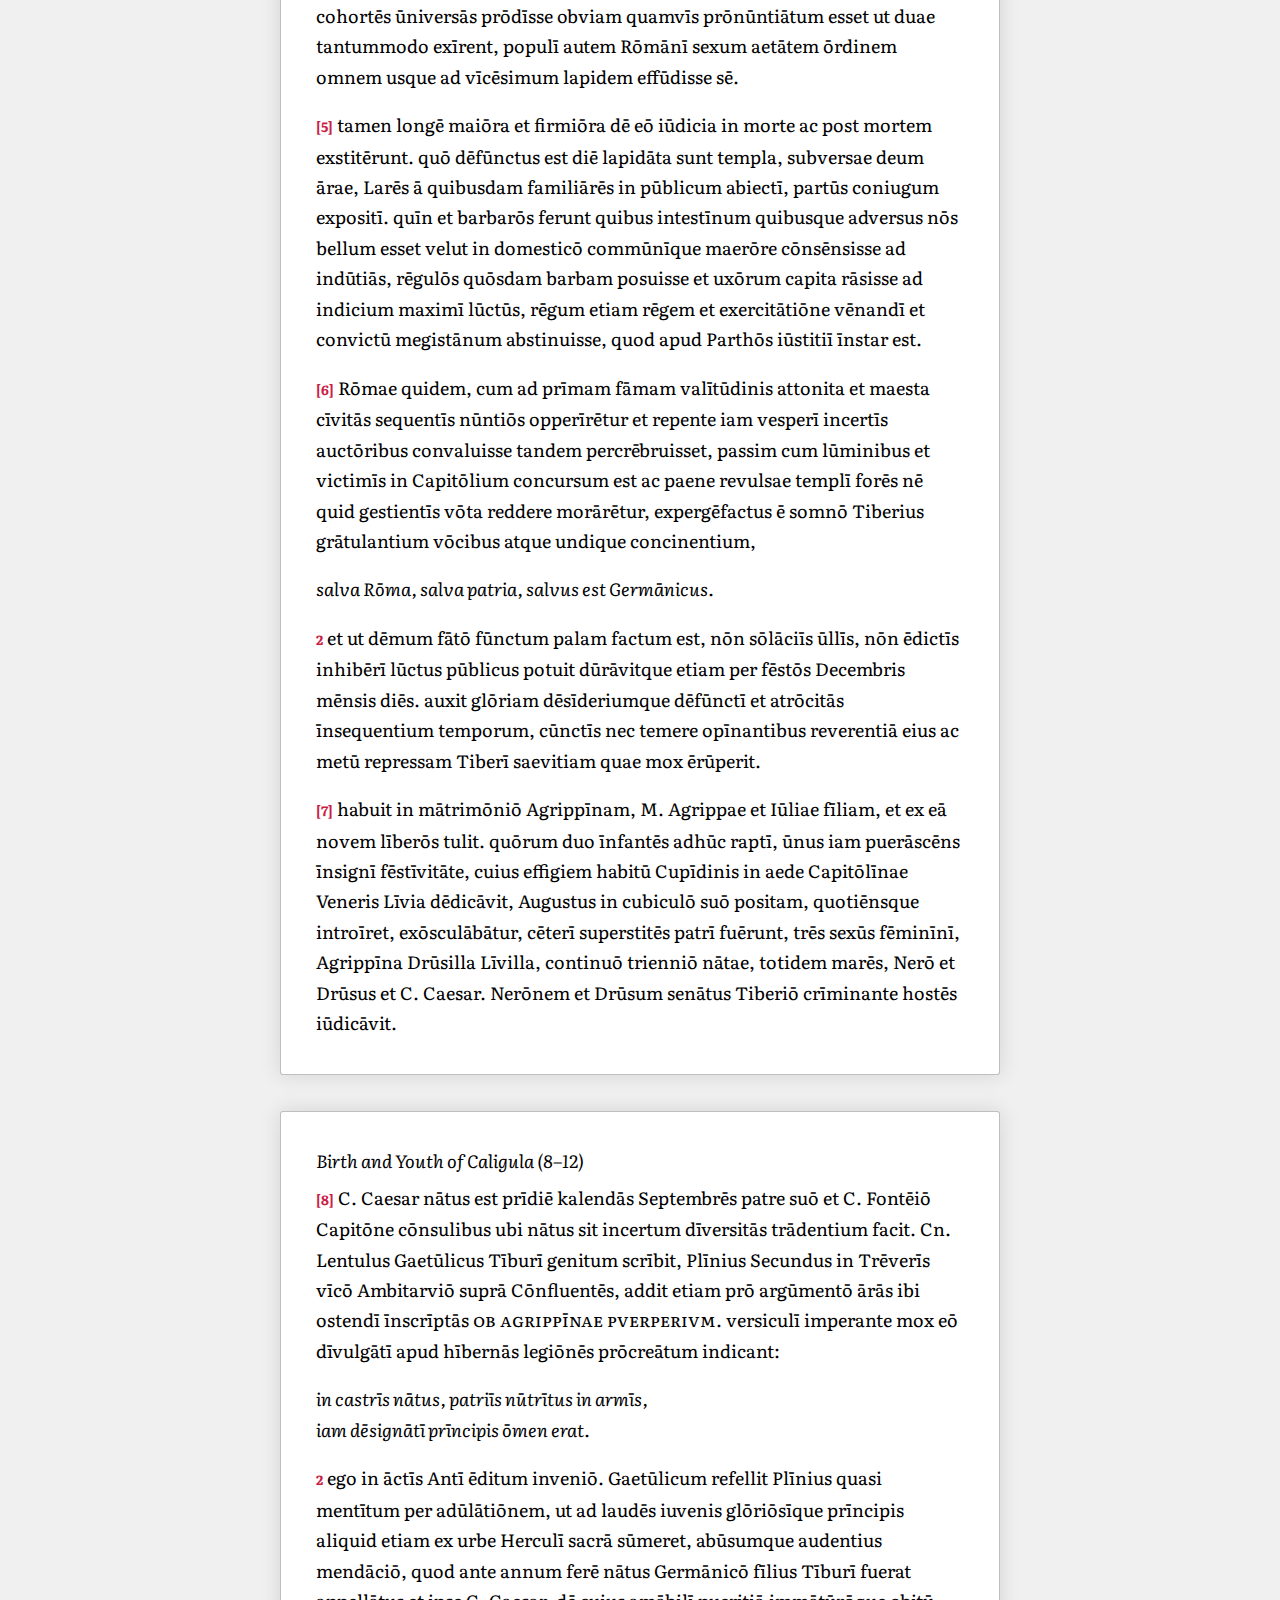
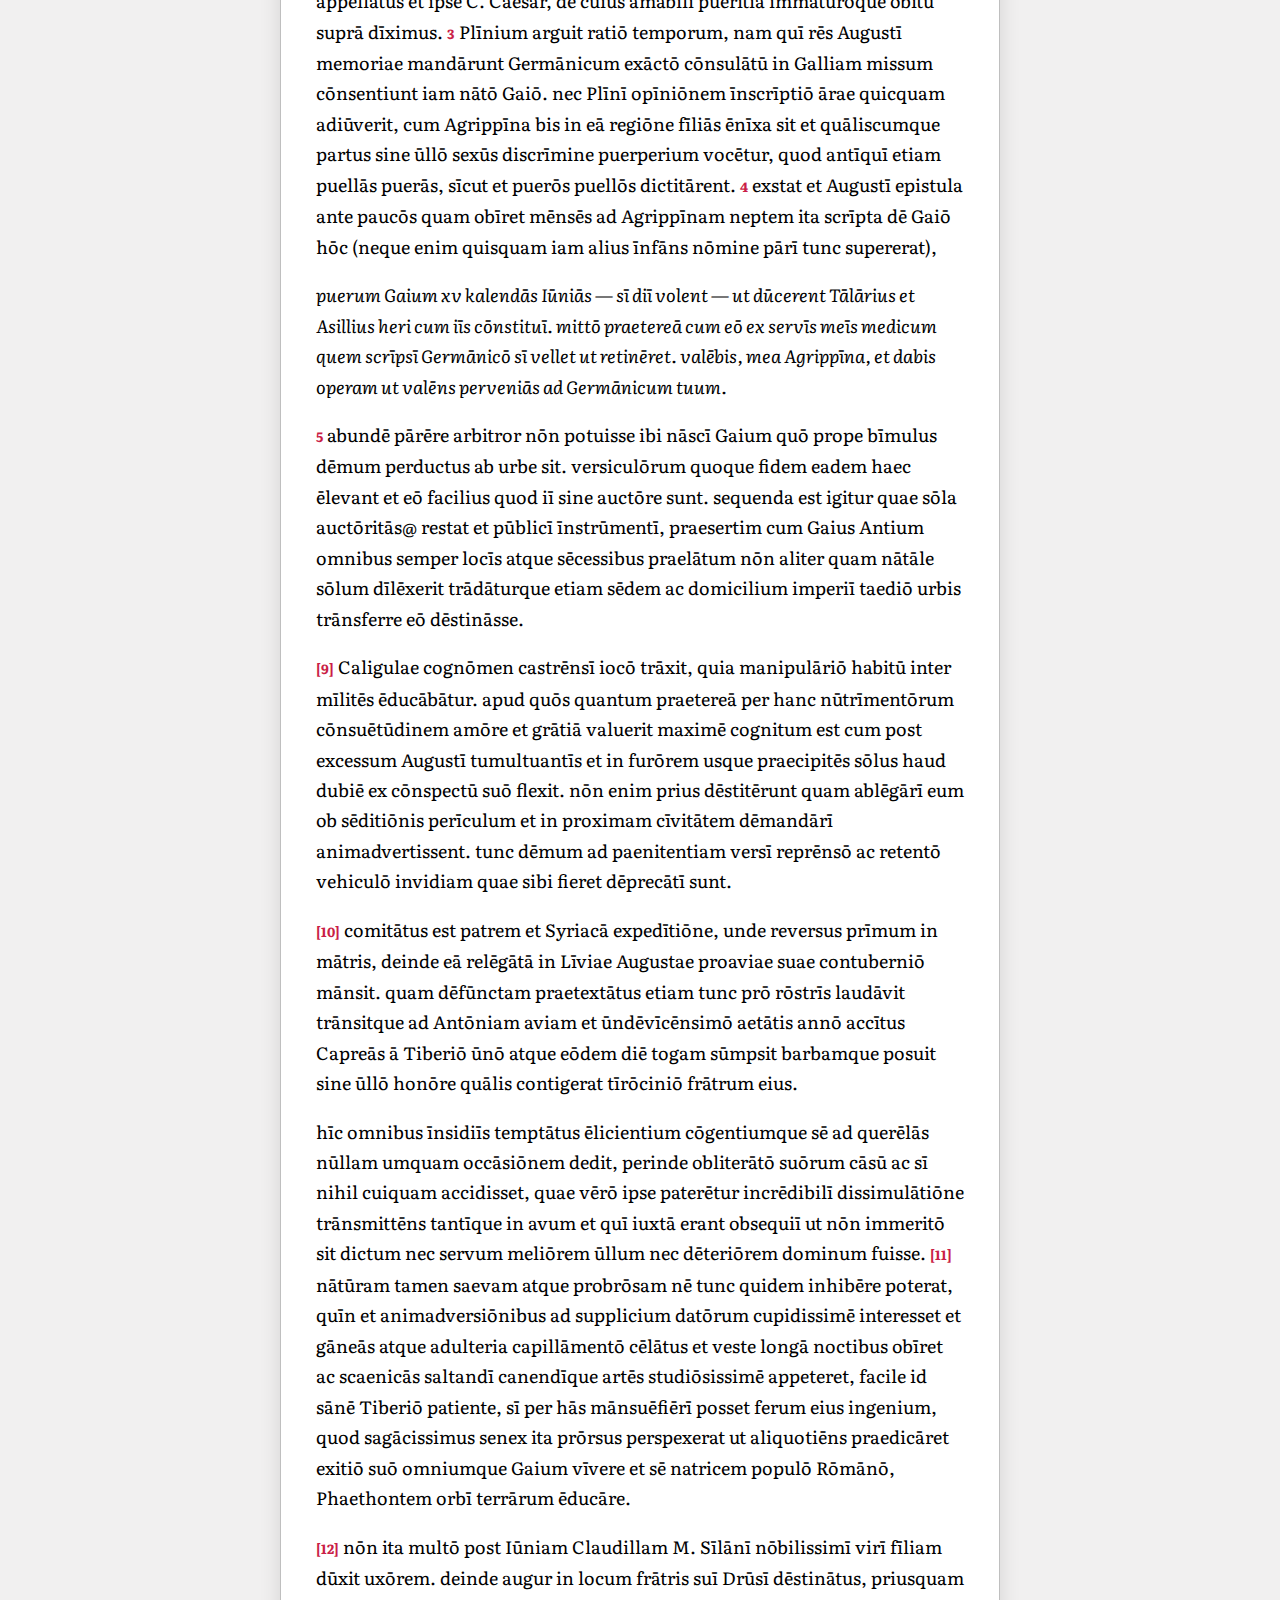
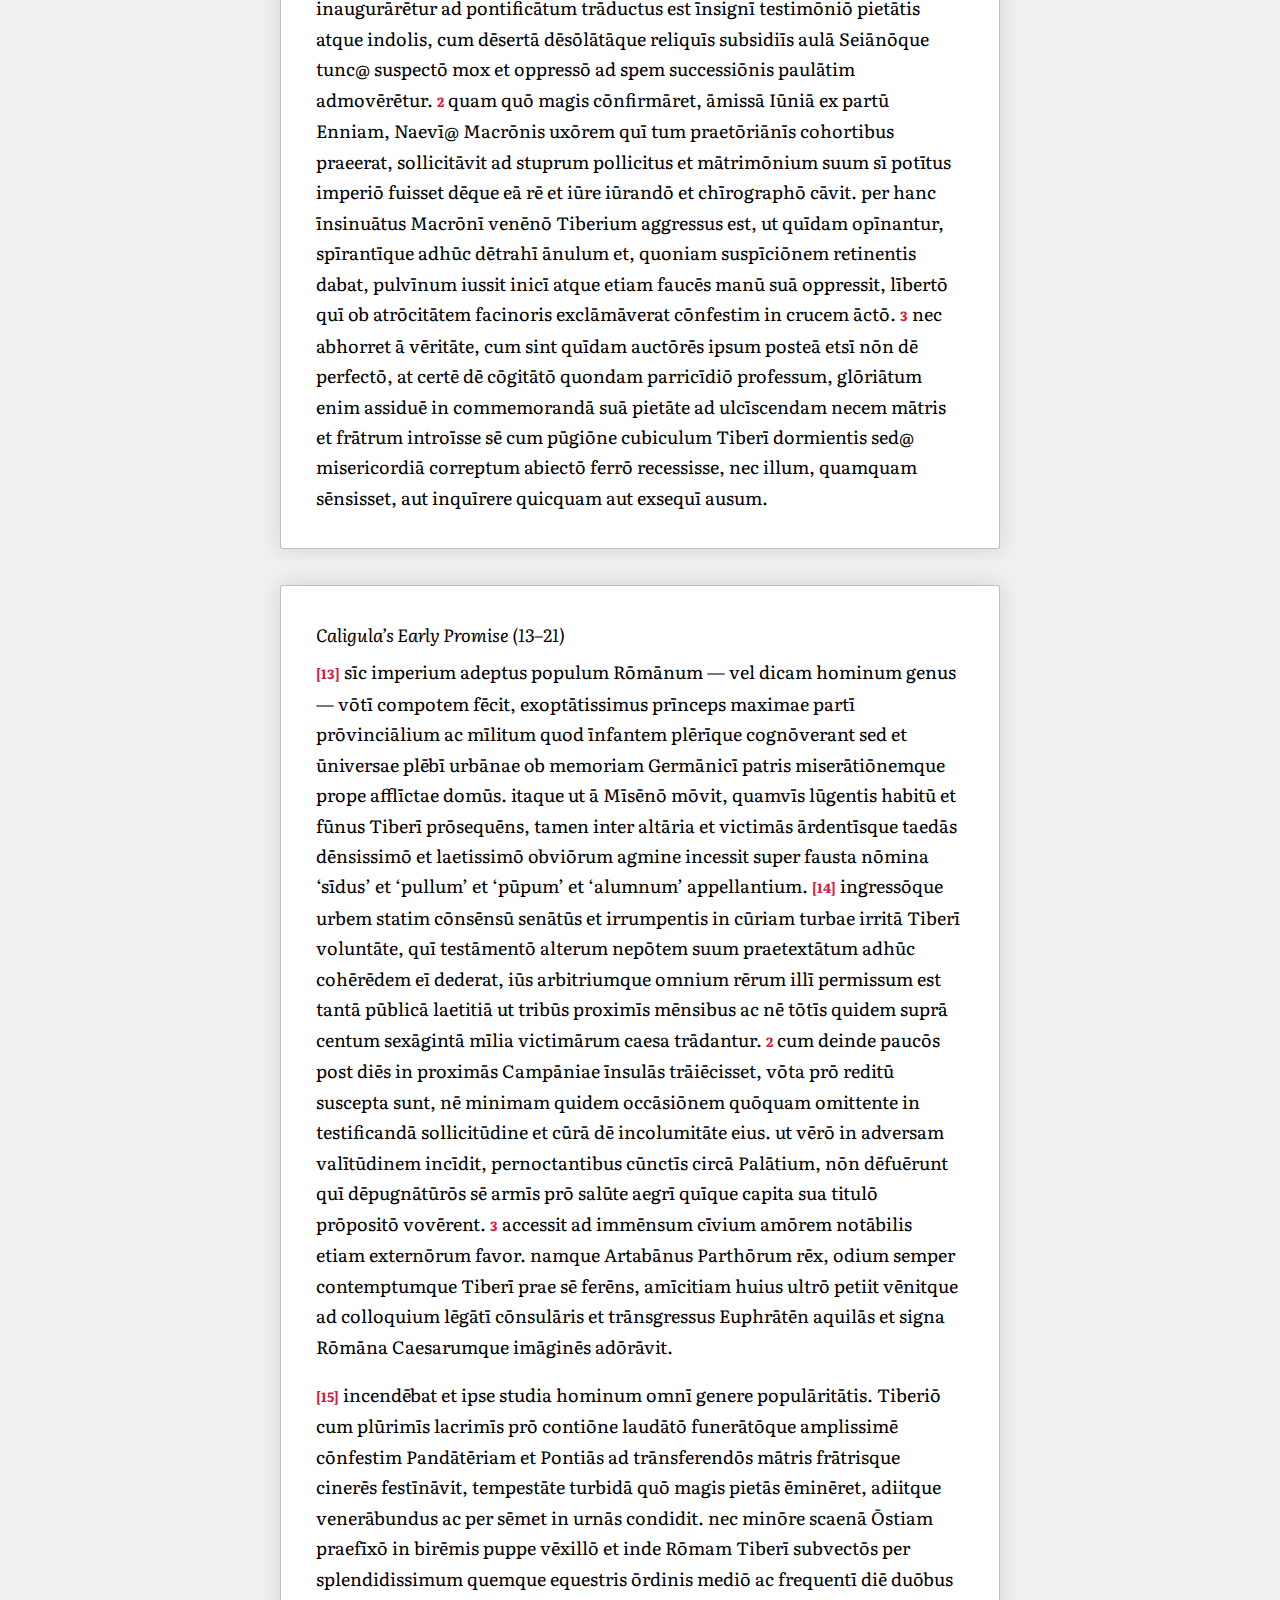
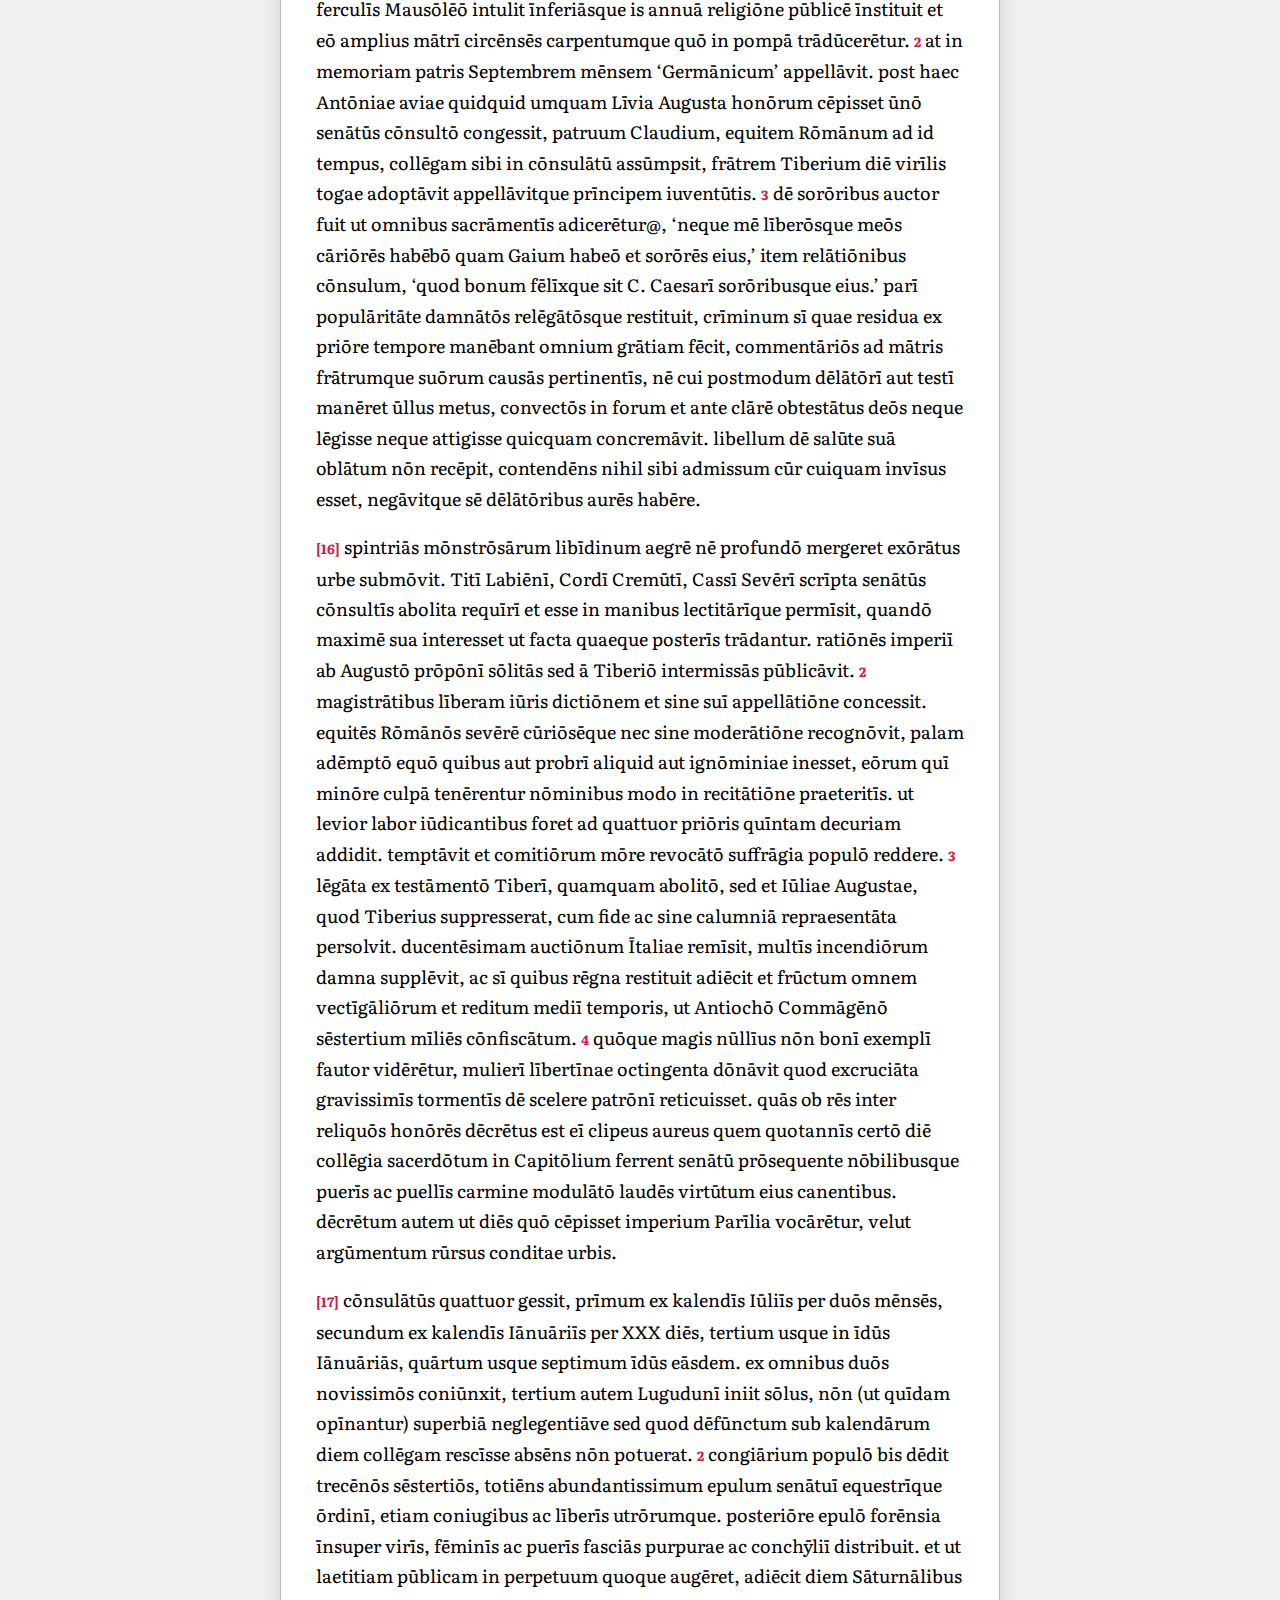
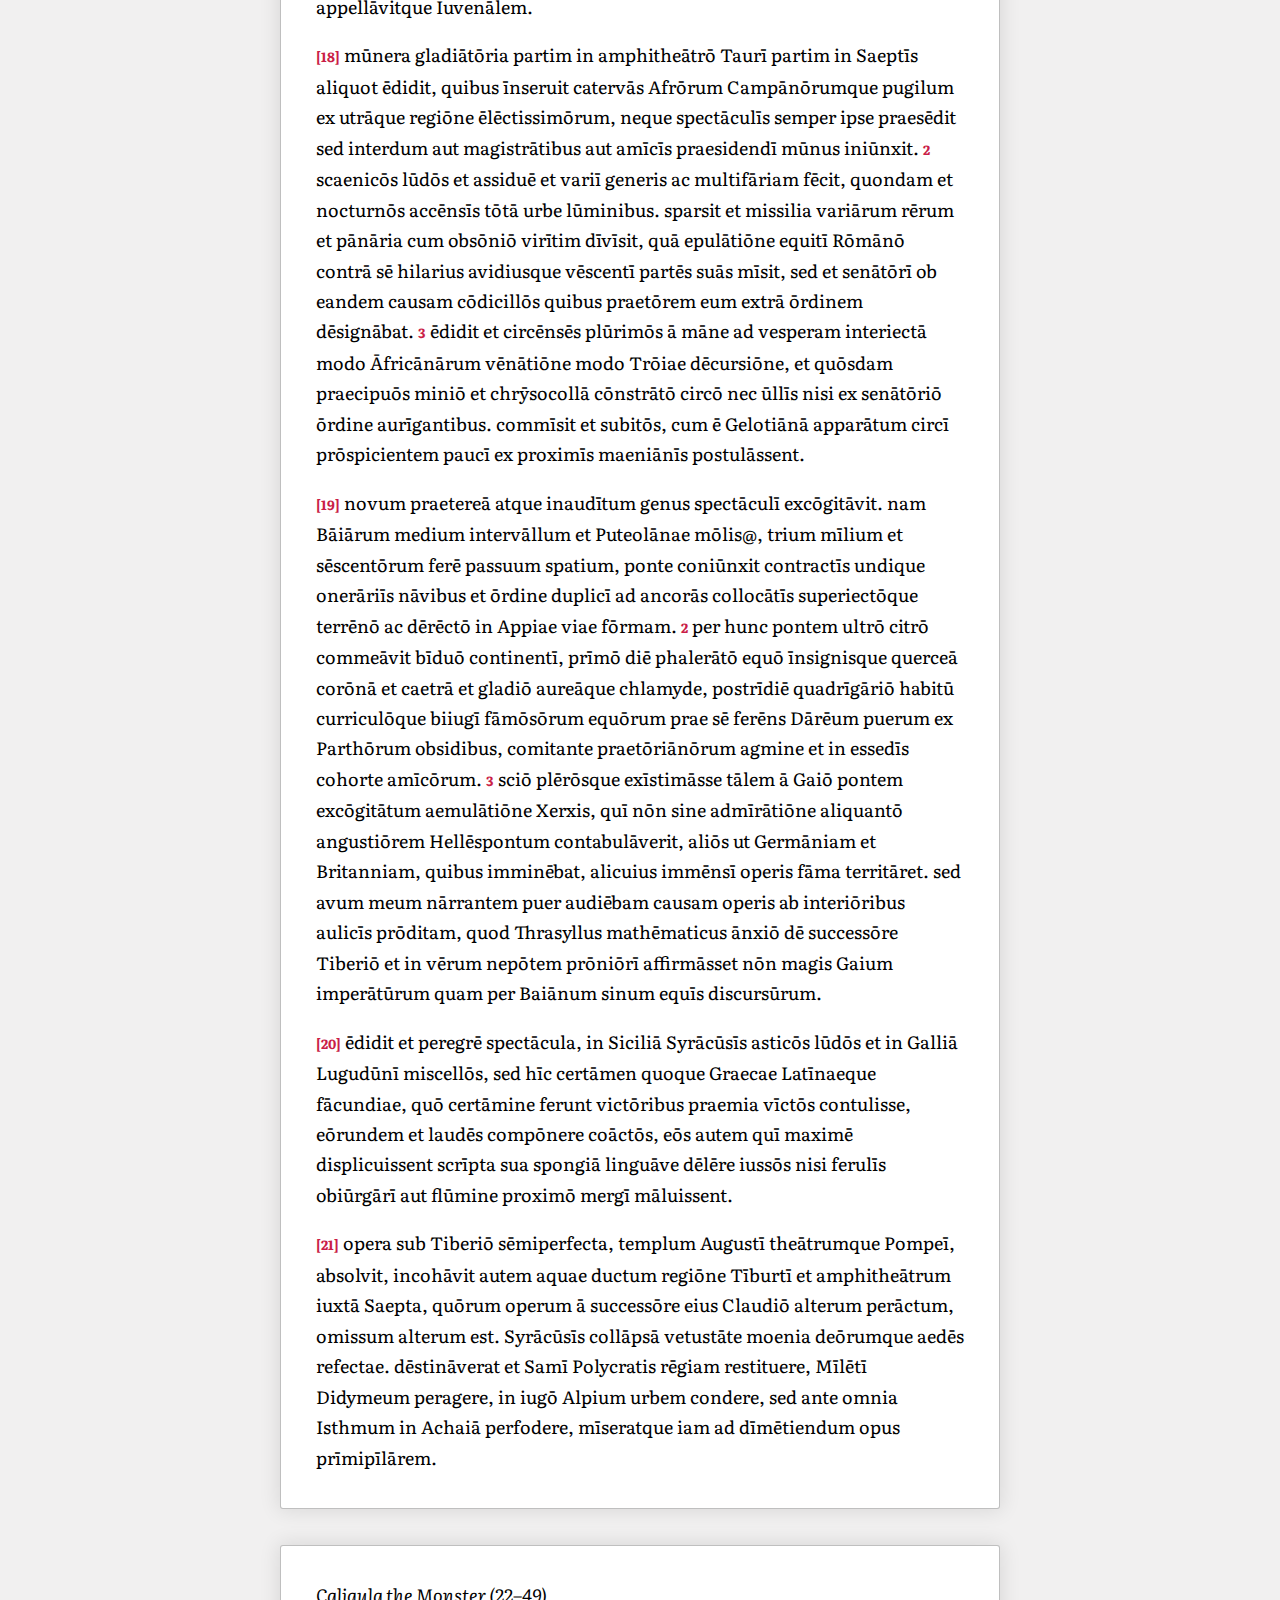
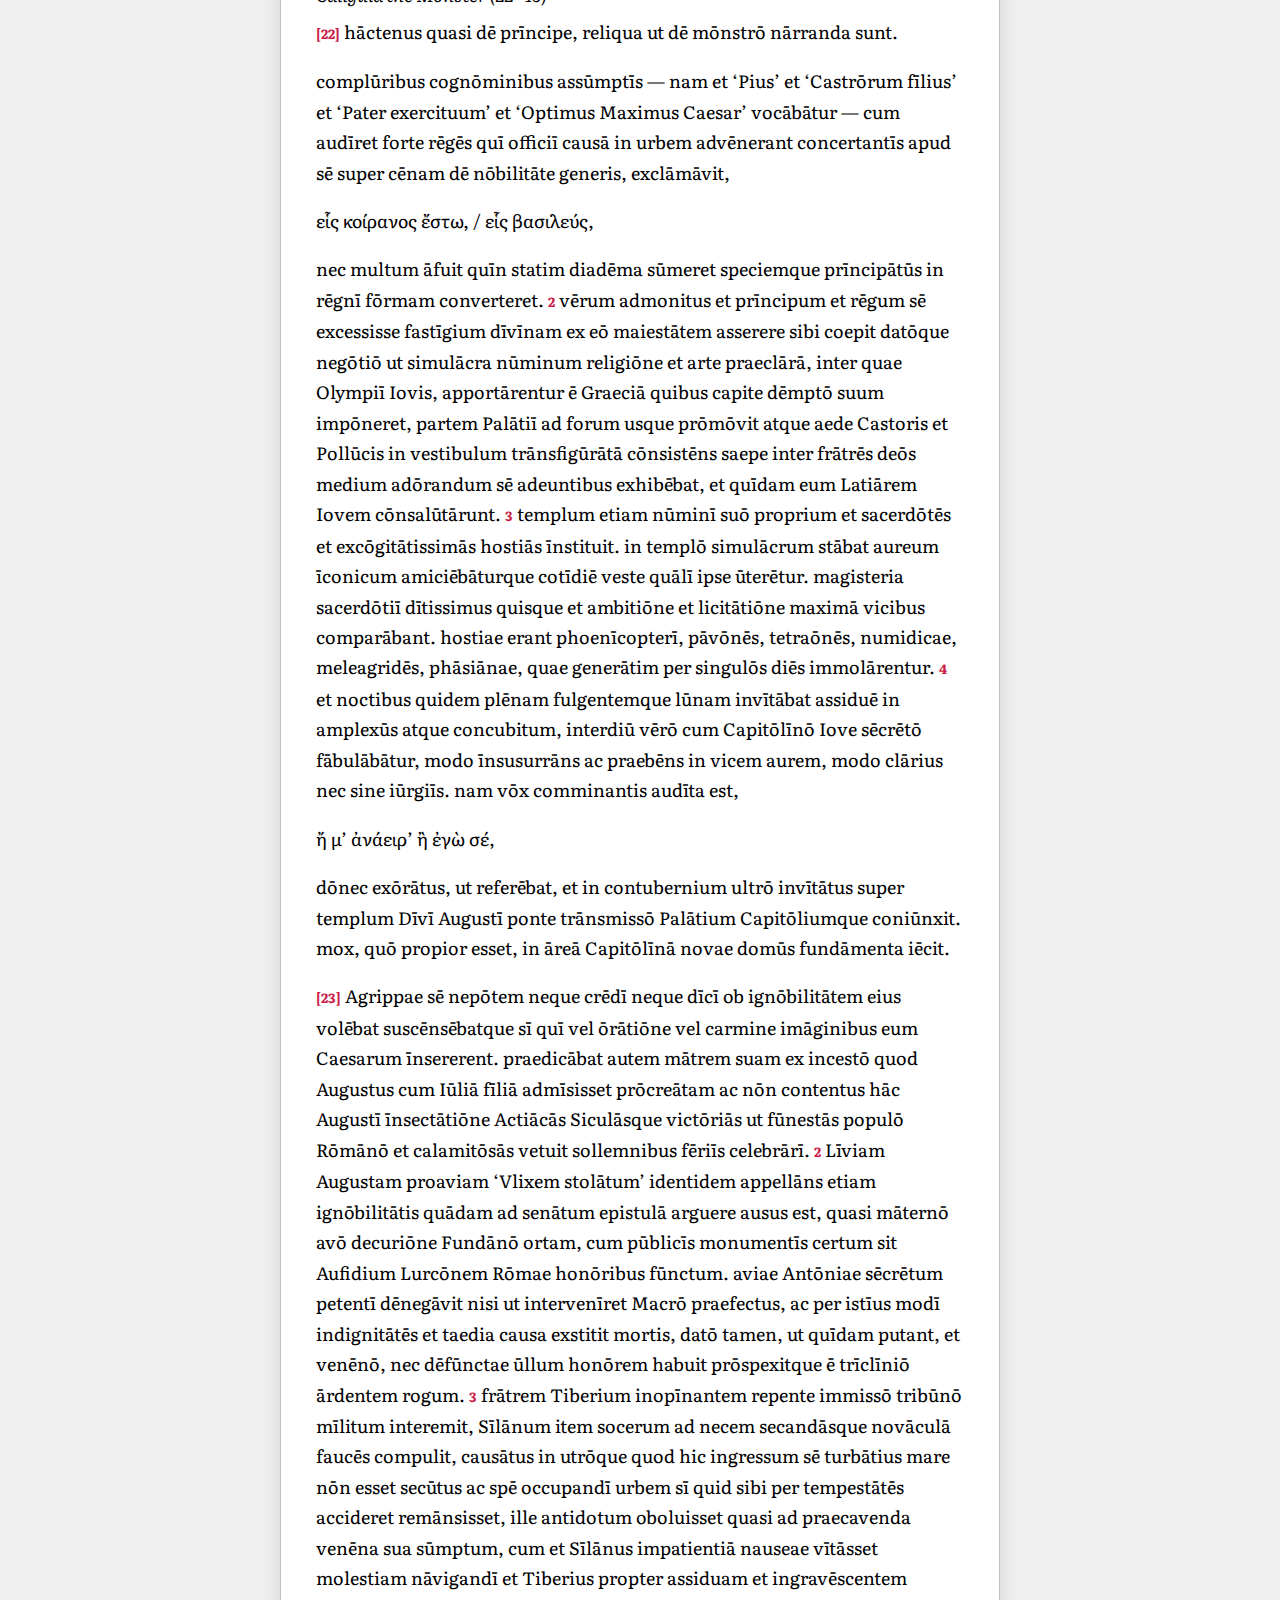
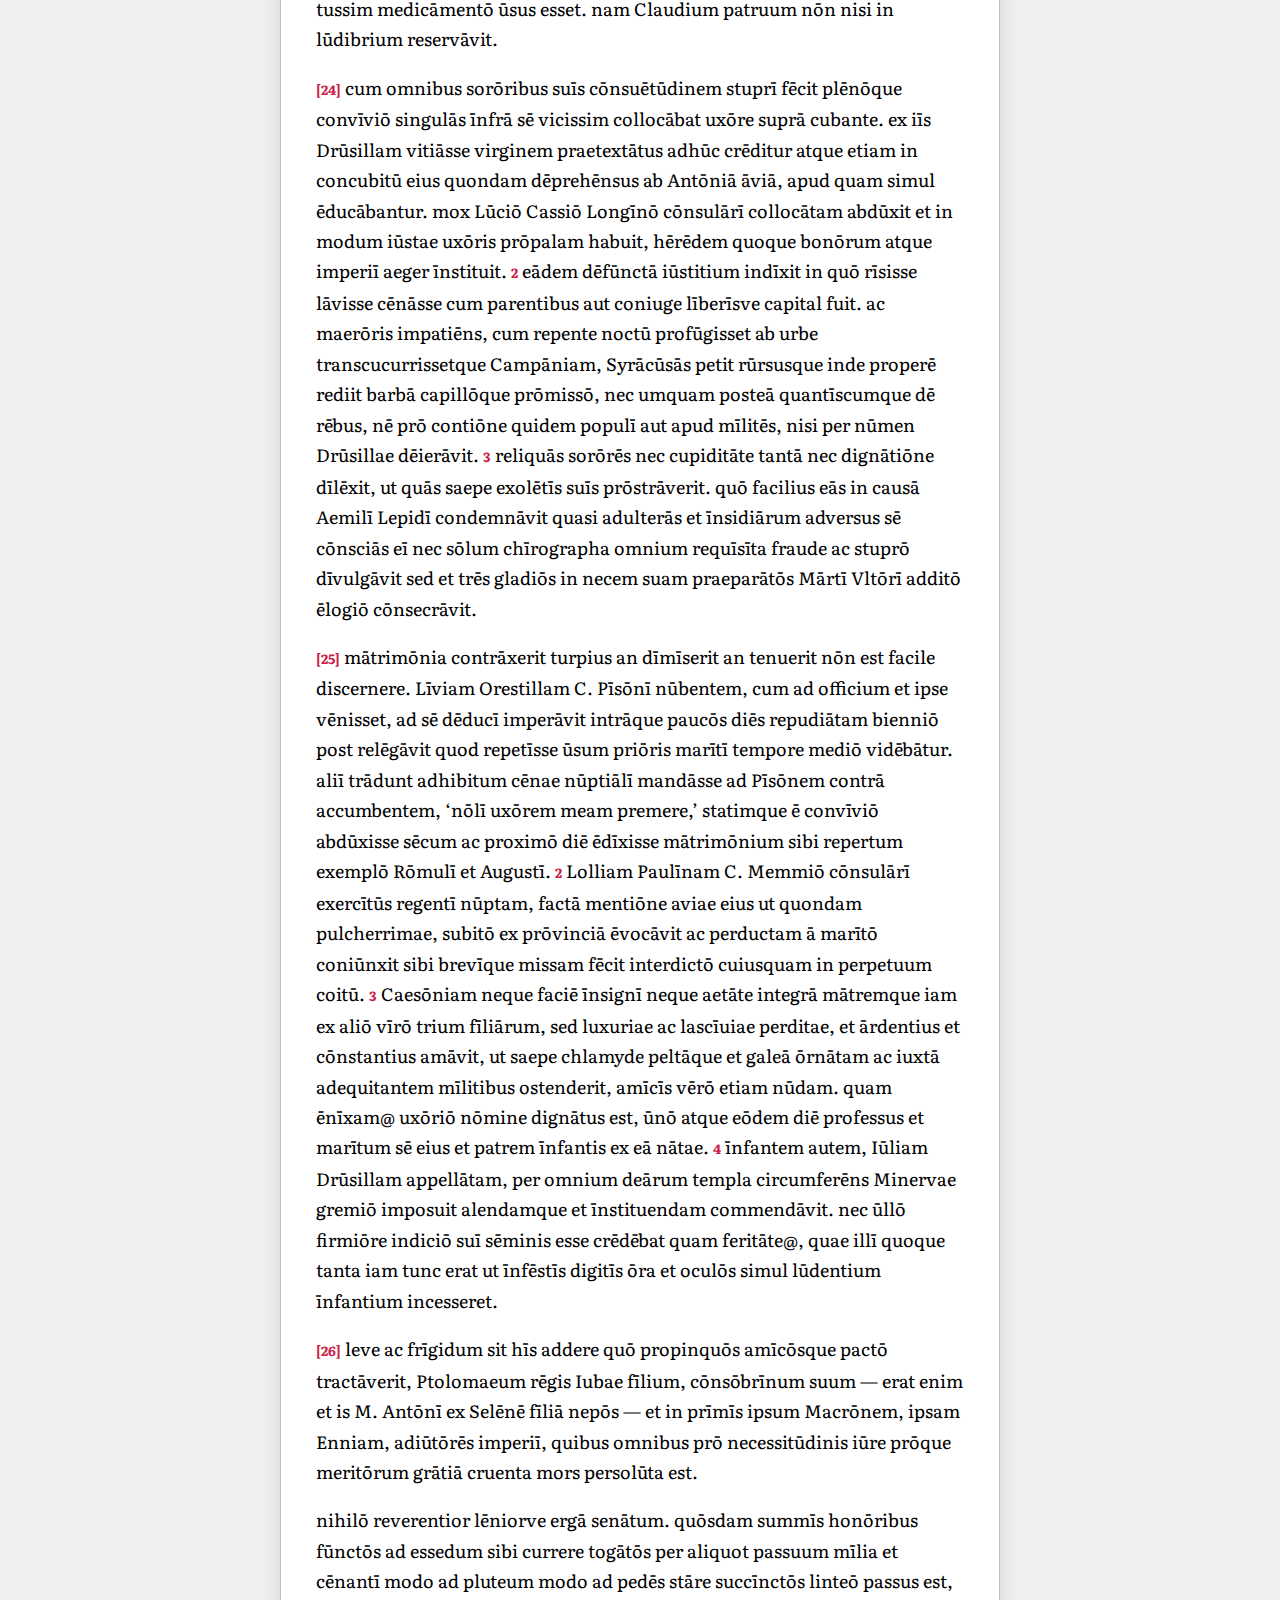
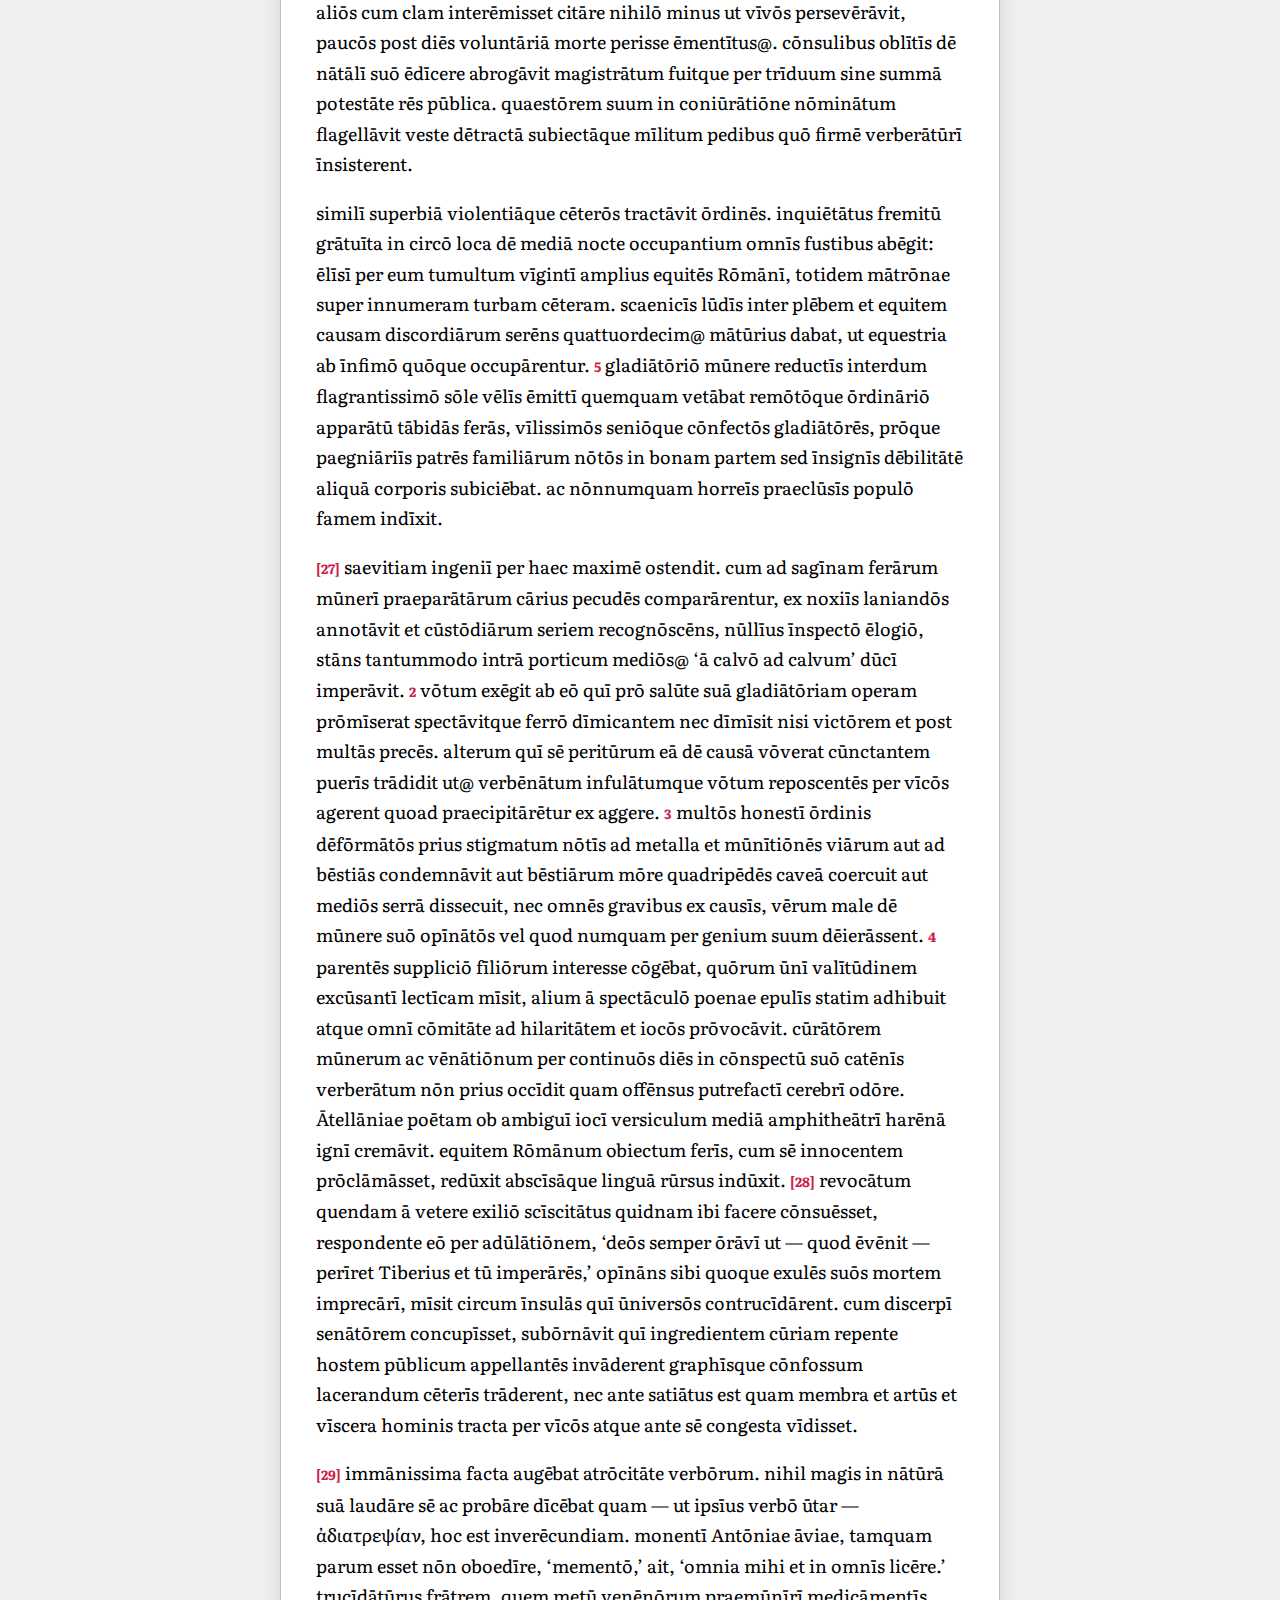
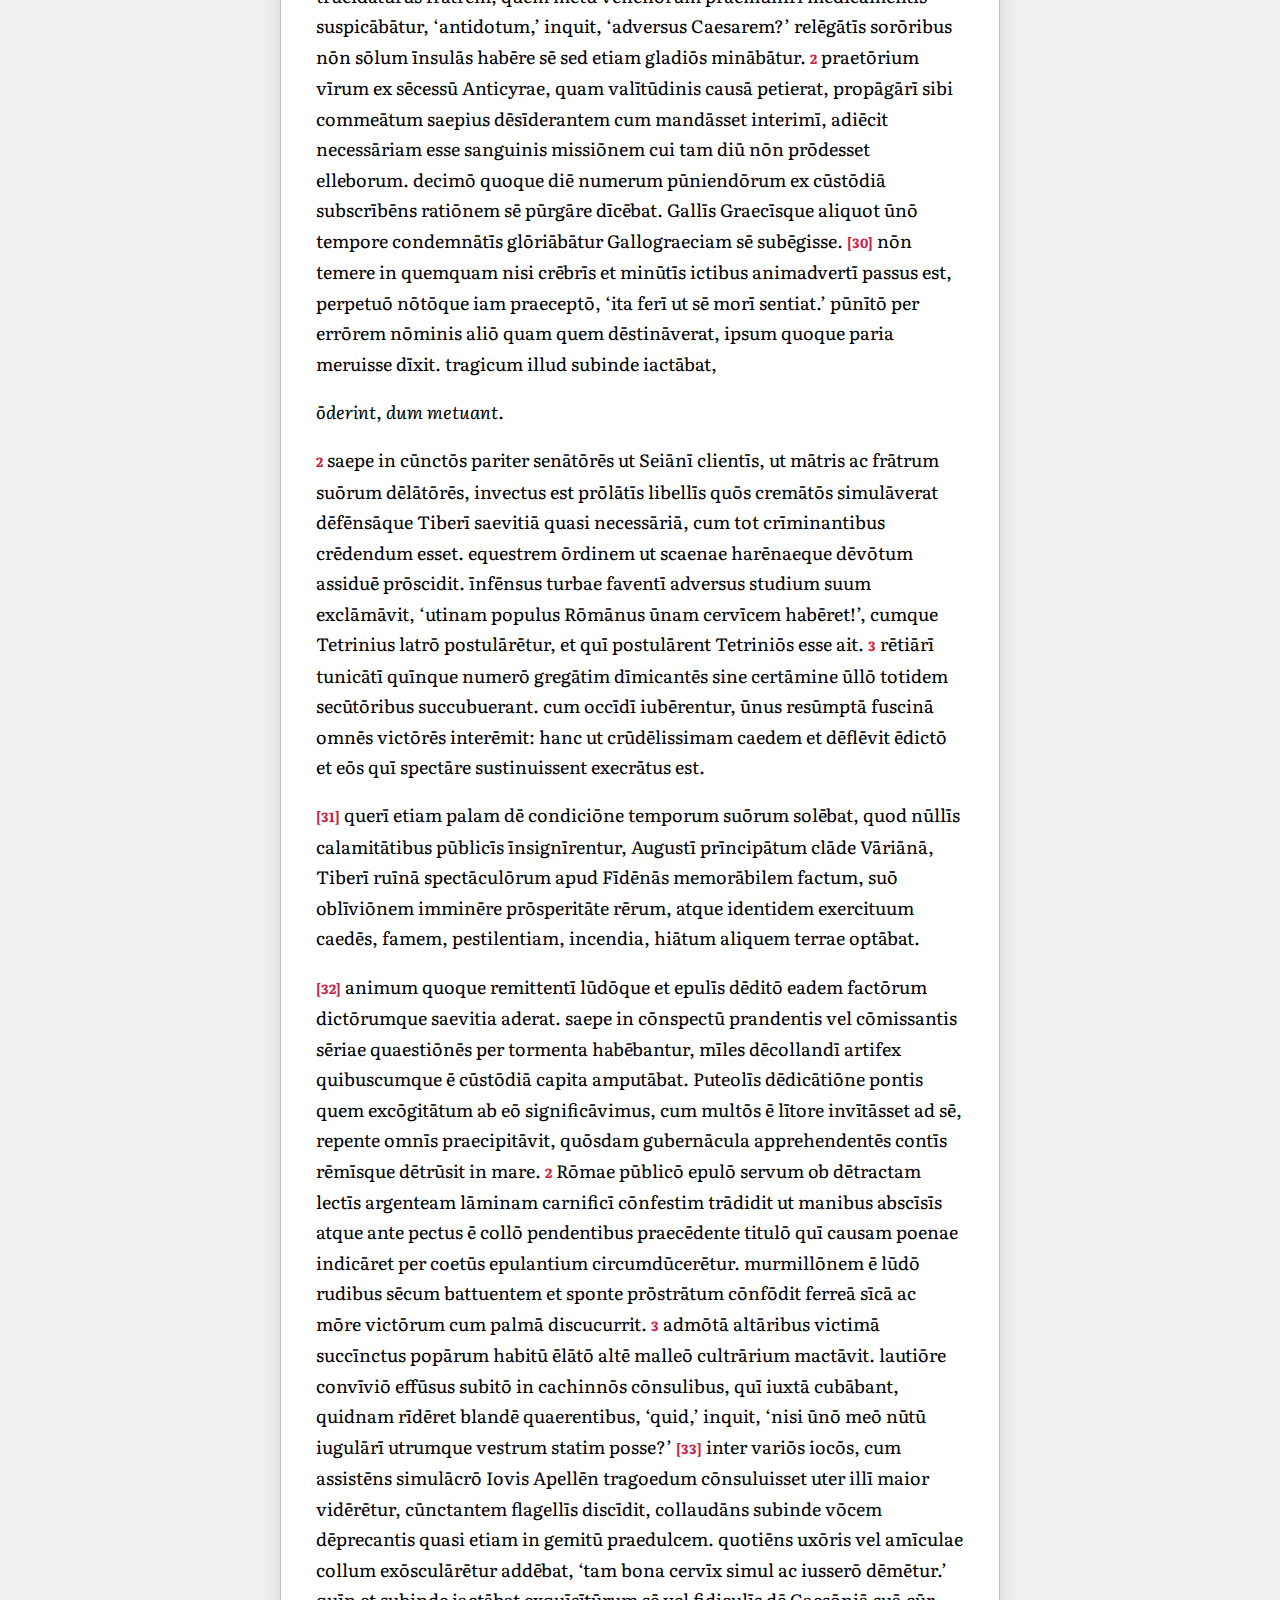
==== commit c2c4c4e7: "Styling." ====
--- a/working.html
+++ b/working.html
@@ -16,10 +16,11 @@
 	<header>
 		<nav>
 			<hgroup>
-				<h1>Suetonius<h1>
+				<h1>Suetonius<h1>,&nbsp;
 				<h2><i>Caligula</i></h2>
 				<!-- <span style="color:#ffffff;font-size:13px;">Edited R. Childree</span> -->
 			</hgroup>
+
 			<input type="checkbox" class="nav__toggle" id="contents_button">
 			<label for="contents_button">
 				<svg id="menu" style="enable-background:new 0 0 512 512;" version="1.1" viewBox="0 0 512 512" width="64px" xml:space="preserve" xmlns="http://www.w3.org/2000/svg" xmlns:xlink="http://www.w3.org/1999/xlink"><g><path d="M113.7,304C86.2,304,64,282.6,64,256c0-26.5,22.2-48,49.7-48c27.6,0,49.8,21.5,49.8,48C163.5,282.6,141.3,304,113.7,304z"/><path d="M256,304c-27.5,0-49.8-21.4-49.8-48c0-26.5,22.3-48,49.8-48c27.5,0,49.7,21.5,49.7,48C305.7,282.6,283.5,304,256,304z"/><path d="M398.2,304c-27.5,0-49.8-21.4-49.8-48c0-26.5,22.2-48,49.8-48c27.5,0,49.8,21.5,49.8,48C448,282.6,425.8,304,398.2,304z"/></g></svg>
@@ -92,14 +93,12 @@
 
 		<aside>
 			<ul id="info">
-				<li id="infobox">Mouseover a word for information.<br/>Click for dictionary lookup.</li>
+				<li id="message">Mouseover a word for information.<br/>Click for dictionary lookup.</li>
 			</ul>
 		</aside>
-		<div>
-			<object data="images/fu-cl-ed.svg" type="image/svg+xml" alt="Furman Classics Editions logo"></object>
-		</div>
+	
+	</header>
 
-	</header>
 
 <main id="main">
 <section>
@@ -8141,9 +8140,17 @@
 </p>
 </section>
 </main>
+
+<footer>
+	<object data="images/fu-cl-ed.svg" type="image/svg+xml" height="50px"></object>
+	<p>
+		<a href="https://github.com/Furman-University-Editions/">Editions, done right, for learners.</a>
+		&nbsp;&nbsp;&nbsp;
+		<a href="https://creativecommons.org/licenses/by-nc/4.0/">CC BY-NC</a>
+	</p>
+</footer>
+
+<script src="scripts/info-latin.js"></script>
+</body>
 		
-		
-		<script src="scripts/info-latin.js"></script>
-		</body>
-		
-		</html>+</html>--- a/styles.css
+++ b/styles.css
@@ -30,86 +30,61 @@
 	padding: 0;
 	box-sizing: border-box;
 	font-family: 'Literata', system-ui, -apple-system, BlinkMacSystemFont, 'Segoe UI';
-	font-size: clamp(14px, 1.2vw, 30px);
+	font-size: clamp(14px, 1.4vw, 30px);
 }
 
 html{scroll-padding-top: 160px;}
 
 :root{
-	--color-dark: #333B49;
+	--bg-gray: #f1f0f0;
+	--title-blue: #099cec;
+	--info-lightblue: #e3f9ff;
+	--dark-blue: #333b49;
+	--highlight: #ec0951;
+	
 	--color-mid: #333B49;
 	--color-mid-light: #8195b8;
 	--color-light: #d2def3;
 	--dark-border: #303844;
-	--highlight: #ec0951;
+
 	--furple: #9dd6e1;
 }
 
 body {
-	background-color: #f3f3f3;
-	margin: 0;
-	display: grid;
-	width: 100%;
-	grid-template-columns: 1fr 3fr;
-	grid-template-areas: "Sidebar Main";
-	/* grid-template-rows: 1fr; */
+	background-color: var(--bg-gray);
+	overflow-x:hidden;
 }
 
 /* ---------------------------- HEADER -------------------------------------------------------- */
 header {
-	grid-area: Sidebar;
 	position: sticky;
 	top:0;
-	/* width: 210px; */
-	height: 100vh;
-	display: flex;
-	flex-direction: column;
-	background-color: #79d3da;
-	align-items: space-between;
-	justify-content: space-between;
-	/* border-right: 1.5px solid #252c2c; */
-}
-
-header div {
-	width: 100%;
-	height: 85px;
-	display: flex;
-}
-
-header object {
-	height: 50px;
-	width: 100%;
-	margin-left: -20px;
-	align-self: center;
-}
-
-hgroup {padding: 0 25px 0 0;}
-
-hgroup h1, hgroup h2, hgroup h2 i, nav label {
+	background-color: var(--title-blue);
+	width: 100%;
+	z-index: 1;
+	background-image: url("data:image/svg+xml,%3Csvg xmlns='http://www.w3.org/2000/svg' width='408' height='49' viewBox='0 0 1000 120'%3E%3Cg fill='none' stroke='%2379d3da' stroke-width='2.3' stroke-opacity='0.3'%3E%3Cpath d='M-500 75c0 0 125-30 250-30S0 75 0 75s125 30 250 30s250-30 250-30s125-30 250-30s250 30 250 30s125 30 250 30s250-30 250-30'/%3E%3Cpath d='M-500 45c0 0 125-30 250-30S0 45 0 45s125 30 250 30s250-30 250-30s125-30 250-30s250 30 250 30s125 30 250 30s250-30 250-30'/%3E%3Cpath d='M-500 105c0 0 125-30 250-30S0 105 0 105s125 30 250 30s250-30 250-30s125-30 250-30s250 30 250 30s125 30 250 30s250-30 250-30'/%3E%3Cpath d='M-500 15c0 0 125-30 250-30S0 15 0 15s125 30 250 30s250-30 250-30s125-30 250-30s250 30 250 30s125 30 250 30s250-30 250-30'/%3E%3Cpath d='M-500-15c0 0 125-30 250-30S0-15 0-15s125 30 250 30s250-30 250-30s125-30 250-30s250 30 250 30s125 30 250 30s250-30 250-30'/%3E%3Cpath d='M-500 135c0 0 125-30 250-30S0 135 0 135s125 30 250 30s250-30 250-30s125-30 250-30s250 30 250 30s125 30 250 30s250-30 250-30'/%3E%3C/g%3E%3C/svg%3E");
+}
+
+hgroup h1, hgroup h2, nav label {
 	color: #f3f3f3;
 	font-weight: 400;
-	font-size: 1rem;
+	font-size: 1.1rem;
 	line-height: 26px;
+	display: inline-block;
 	font-feature-settings: "onum", "pnum";
 }
 
 hgroup h1 {font-feature-settings: "c2sc", "smcp";}
-
-/* ---------------------------- NAV ----------------------------------------------------------- */
+hgroup h2 {font-style: italic;}
+
+
+/* ---------------------------- Menu ----------------------------------------------------------- */
 nav {
-	/* position:fixed; bottom: 5.3rem; */
 	display: flex;
 	flex-wrap: wrap;
-	width: 100%;
-	padding: 25px 35px 0;
 	justify-content: space-between;
-	/* max-height: 50%; */
-	/* z-index: 1; */
-	/* background-color: #2c2c3d; */
-	background-color: #333B49;
-	padding-bottom: 35px;
-	/* padding:20px; */
-	/* border-top: 1px solid #041344; */
+	align-content: center;
+	padding: 15px 50px;
 }
 
 nav input {display: none;}
@@ -120,7 +95,7 @@
 
 nav label {color: #fff;cursor: pointer;user-select: none;margin-top:4px;height:24px;width:24px}
 nav label>svg {width: 24px;fill:#fff;}
-nav label>svg:hover {fill:var(--color-mid-light);}
+nav label>svg:hover {fill:var(--dark-blue);}
 nav label>#close{display: none;}
 
 .nav__list {
@@ -131,9 +106,10 @@
 	justify-content: space-between;
 	list-style-type: none;
 	background-color: #ffffff;
-	border: 1px solid var(--dark-border);
+	border: 1px solid var(--dark-blue);
 	margin-top: 20px;
-	padding: 5px;
+	padding: 15px;
+	column-gap: 10px;
 	/* transition: background-color 5s ease-in; */
 }
 
@@ -149,50 +125,55 @@
 	font-weight: 800;
 	color: var(--highlight);
 }
-/* ---------------------------- ASIDE --------------------------------------------------------- */
+
+/* ---------------------------- PARSING --------------------------------------------------------- */
 aside {
 	width: 100%;
-	margin: 0 0 auto;
+	z-index: 2;
 	padding: 25px 35px;
-	/* background-color: #f9f9fa; */
+	background-color: var(--info-lightblue);
+	border-top: 2px solid var(--title-blue);
+	border-bottom: 1.5px solid #00000040;
+	box-shadow: 0px 20px 20px -20px #00000019;
 }
 
 #info{
-	/* width: 30rem; */
-	/* width: 65ch; */
-	margin: 0;
-	position:relative;
+	width: 65ch;
+	margin: 0 auto;
+	position: relative;
 	list-style-type: none;
-	line-height: 1.1rem;
-	/* overflow-x: hidden; */
-	/* padding: 50px 25px; */
-}
-
-#infobox{
+}
+
+#message{
 	opacity:.2;
-	/* text-align:center; */
-	/* margin-left:-100px; */
-}
-
-#info li, a {
+}
+
+#info li {
 	font-size: .75rem;
+	line-height: 1rem;
 	text-decoration: none;
 	color: #2c2c3d;
 }
 
+#firstline {text-indent:-4rem}
+
 #citation {
-	font-size: 1rem;
 	color: #ec0951;
 	font-feature-settings: "lnum", "tnum";
 	display: inline-block;
-	padding-right: .5rem;
-}
-
-.entry {
+	width: 4rem;
+	font-size: .75rem;
+	padding-right: .75rem;
+	text-align: right;
+}
+
+#entry {
 	font-weight: bold;
-	font-size: 1.25rem;
-	line-height: 1.5rem;
-}
+	font-size: 1rem;
+	line-height: 1rem;
+}
+
+#pos{font-feature-settings: 'c2sc', 'smcp';}
 
 em {
 	font-style: italic;
@@ -205,21 +186,44 @@
 	font-size: .75rem;
 }
 
+/* ---------------------------- Footer ---------------------------------------------------------- */
+
+footer {
+	display: flex;
+	align-items: center;
+	justify-content: space-between;
+	margin:0;
+	padding:0 50px;
+	width: 100%;
+	left:0;
+	bottom:0;
+	background-color: var(--title-blue);
+	background-image: url("data:image/svg+xml,%3Csvg xmlns='http://www.w3.org/2000/svg' width='408' height='49' viewBox='0 0 1000 120'%3E%3Cg fill='none' stroke='%2379d3da' stroke-width='2.3' stroke-opacity='0.3'%3E%3Cpath d='M-500 75c0 0 125-30 250-30S0 75 0 75s125 30 250 30s250-30 250-30s125-30 250-30s250 30 250 30s125 30 250 30s250-30 250-30'/%3E%3Cpath d='M-500 45c0 0 125-30 250-30S0 45 0 45s125 30 250 30s250-30 250-30s125-30 250-30s250 30 250 30s125 30 250 30s250-30 250-30'/%3E%3Cpath d='M-500 105c0 0 125-30 250-30S0 105 0 105s125 30 250 30s250-30 250-30s125-30 250-30s250 30 250 30s125 30 250 30s250-30 250-30'/%3E%3Cpath d='M-500 15c0 0 125-30 250-30S0 15 0 15s125 30 250 30s250-30 250-30s125-30 250-30s250 30 250 30s125 30 250 30s250-30 250-30'/%3E%3Cpath d='M-500-15c0 0 125-30 250-30S0-15 0-15s125 30 250 30s250-30 250-30s125-30 250-30s250 30 250 30s125 30 250 30s250-30 250-30'/%3E%3Cpath d='M-500 135c0 0 125-30 250-30S0 135 0 135s125 30 250 30s250-30 250-30s125-30 250-30s250 30 250 30s125 30 250 30s250-30 250-30'/%3E%3C/g%3E%3C/svg%3E");
+	height:75px;
+	color: white;
+}
+
+footer object {
+	margin-right: auto;
+	max-width: 160px;
+}
+
+footer a {
+	color:white;
+	text-decoration: none;
+	font-size: .5rem;
+}
+
 /* ---------------------------- MAIN ---------------------------------------------------------- */
 main {
-	grid-area: Main;
-	margin: 30px auto 50px;
-	padding: 0;
-	/* width: clamp(375px, 30rem, 100vw); */
-	/* width: calc(65ch + 50px); */
-	/* width: 100%; */
-	z-index: 2;
+	width: 100%;
+	margin: 30px 0 50px;
 }
 
 section {
-	width: 65ch;
-	padding: 25px 50px;
-	margin: 0;
+	width: calc(65ch + 70px);
+	padding: 35px;
+	margin: 0 auto;
 	background-color: #ffffff;
 	border-radius: 3px;
 	border: 1.5px solid #00000040;
@@ -306,97 +310,26 @@
 @media screen and (max-width:800px){
 
 	body {
-		display: grid;
-		grid-template-columns: 1fr;
-		grid-template-rows: auto;
-		gap: 0;
-		grid-template-areas: "header" "nav" "aside" "main";
-	}
-	  
-	header { grid-area: header;
-		position: relative;
-		width: 100%;
-		height: auto;
-	}
-	header img {display:none}
-	hgroup h1, hgroup h2 {display: inline-block;}
-	  
-	nav {
-		grid-area: nav;
-	}
-	nav ul a {font-size: 14px;}
-	.nav__list {display: none;}
-	  
-	aside {
-		grid-area: aside;
-		left:0; top: 0px;
-		position: sticky;
+		background-color: #ffffff;
 		width:100%;
 	}
-	  
-	main {
-		grid-area: main;
-		margin: 0 auto;
+	nav {padding: 20px 35px;}
+	aside {box-shadow: none;}
+	#info li {line-height: 1.2rem;}
+	section {
+		border: none;
+		box-shadow: none;
+		width: 100%;
 	}
-
-}
-
-/* ---------------------------- ITTY-BITTY ---------------------------------------------------- */
-
-@media screen and (max-width:375px){
-
-	html {overflow-x: hidden}
-	body {
-		display: grid;
-		grid-template-columns: 1fr;
-		grid-template-rows: auto;
-		gap: 0;
-		grid-template-areas: "header" "nav" "aside" "main";
+	#firstline {text-indent:0}
+	#citation {
+		width: auto;
+		text-align: left;
 	}
-	  
-	header { grid-area: header;
-		position: relative;
-		width: 100%;
-		max-width: 100vw;
-		height: auto;
+	footer {
+		justify-content: center;
+		overflow: ;
 	}
-	header img {display:none}
-	hgroup h1, hgroup h2 {display: inline-block;}
-	  
-	nav {
-		grid-area: nav;
-	}
-	.nav__list {display: none;}
-	nav ul a {font-size: 14px;}
-	  
-	aside {
-		grid-area: aside;
-		left:0; top: 0px;
-		position: sticky;
-		width:100%;
-		max-width: 100vw;
-	}
-	  
-	section{padding-right: 5px;}
-
-	main {
-		grid-area: main;
-		margin: 0 auto;
-		max-width: 100vw;
-	}
-
-	main p
-	/* , main span */
-	{
-		font-size: 14px;
-		line-height: 20px;
-	}
-
-	[data-ln]:nth-child(odd){
-		text-indent:1rem;
-	}
-
-	p:hover::before, .textnote::before {display:none;}
-	#citation {display:block;text-align: left;text-indent: 0;}
-
+	footer p {display:none;}
+	footer object {margin:0 0 0 -35px;}
 }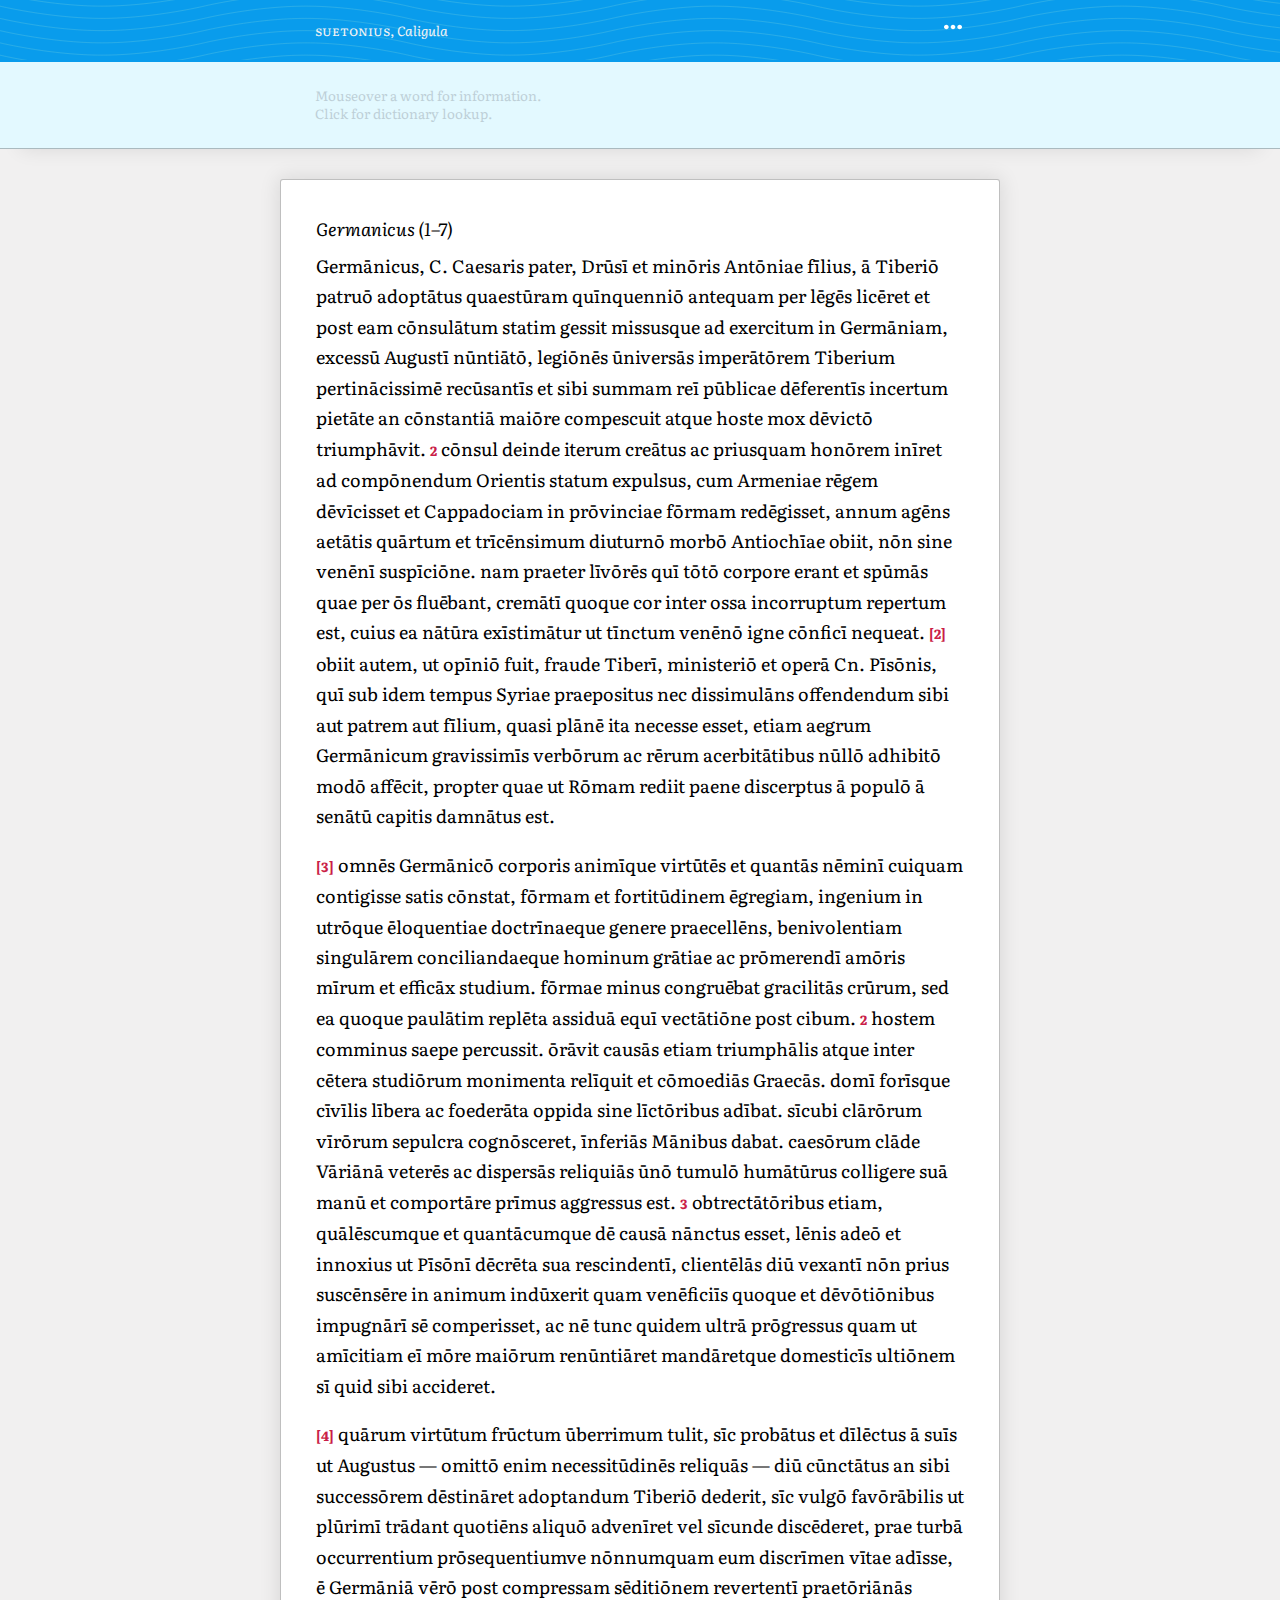
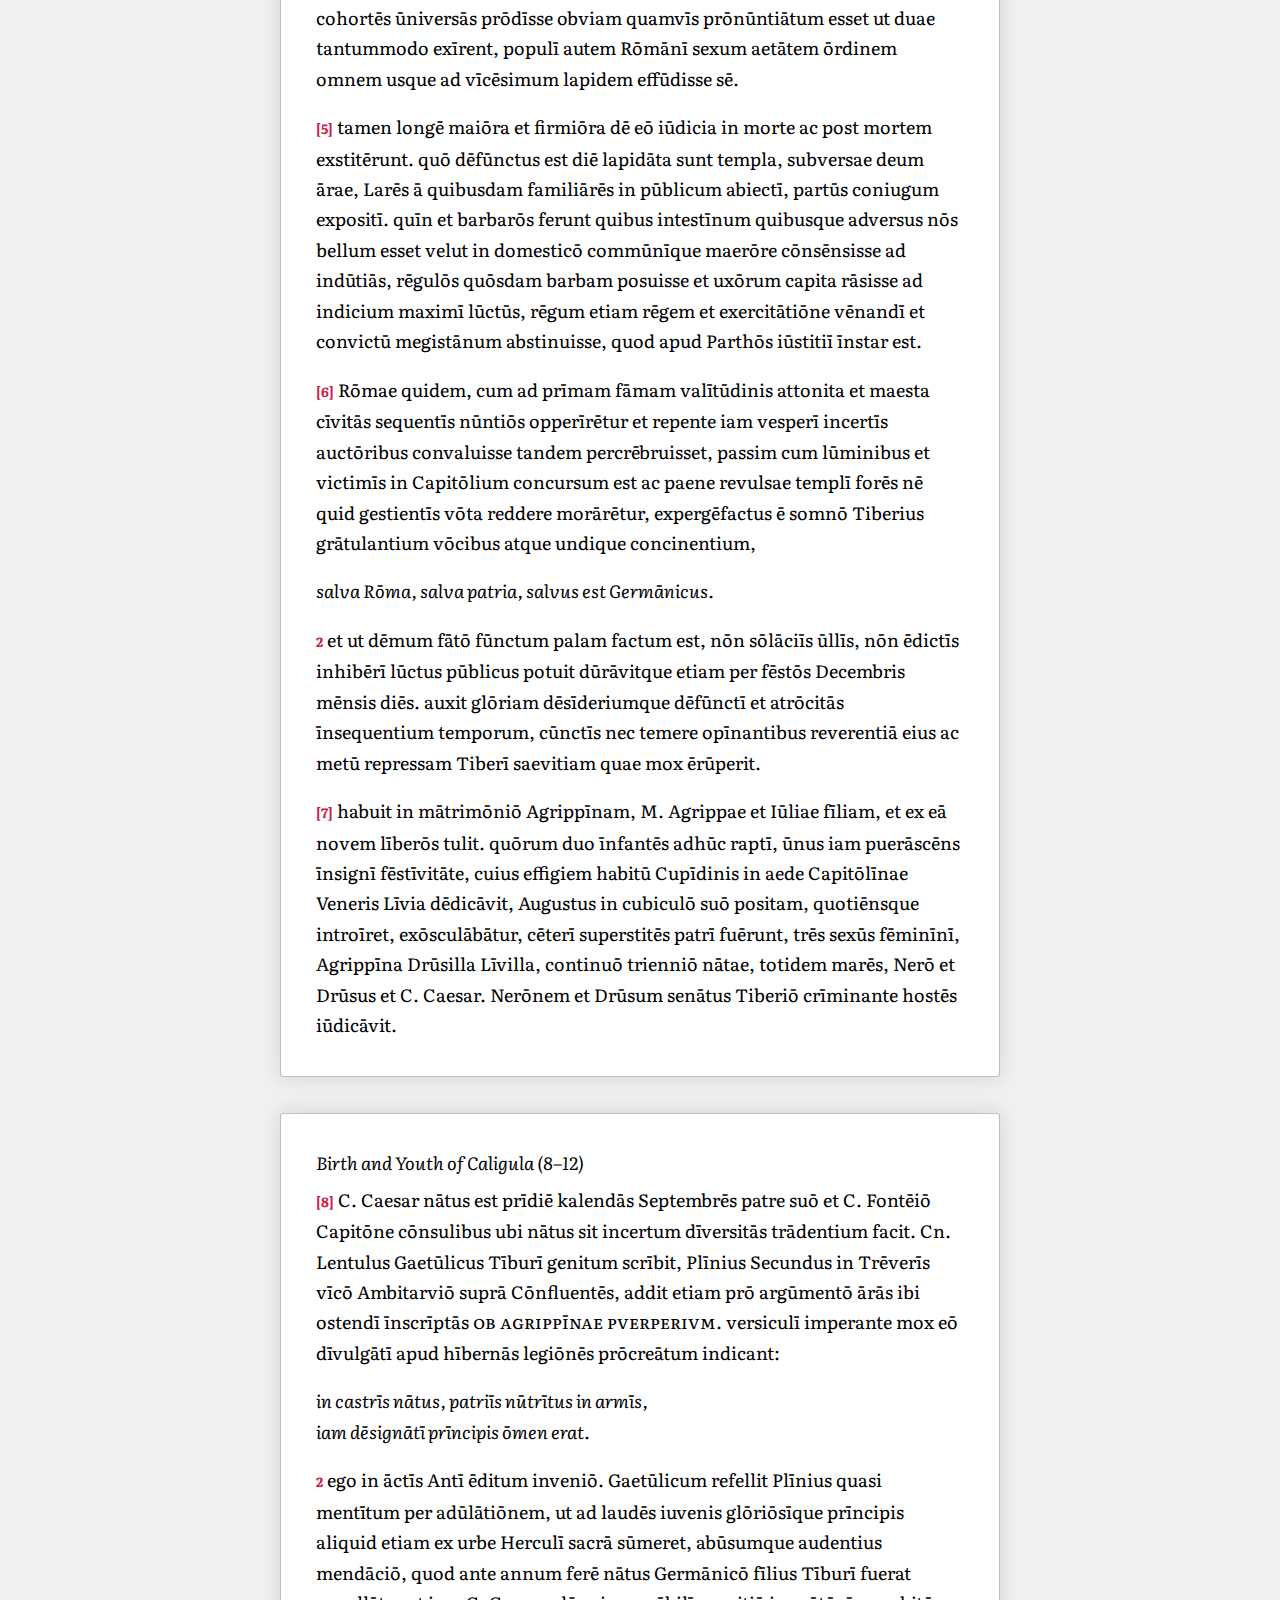
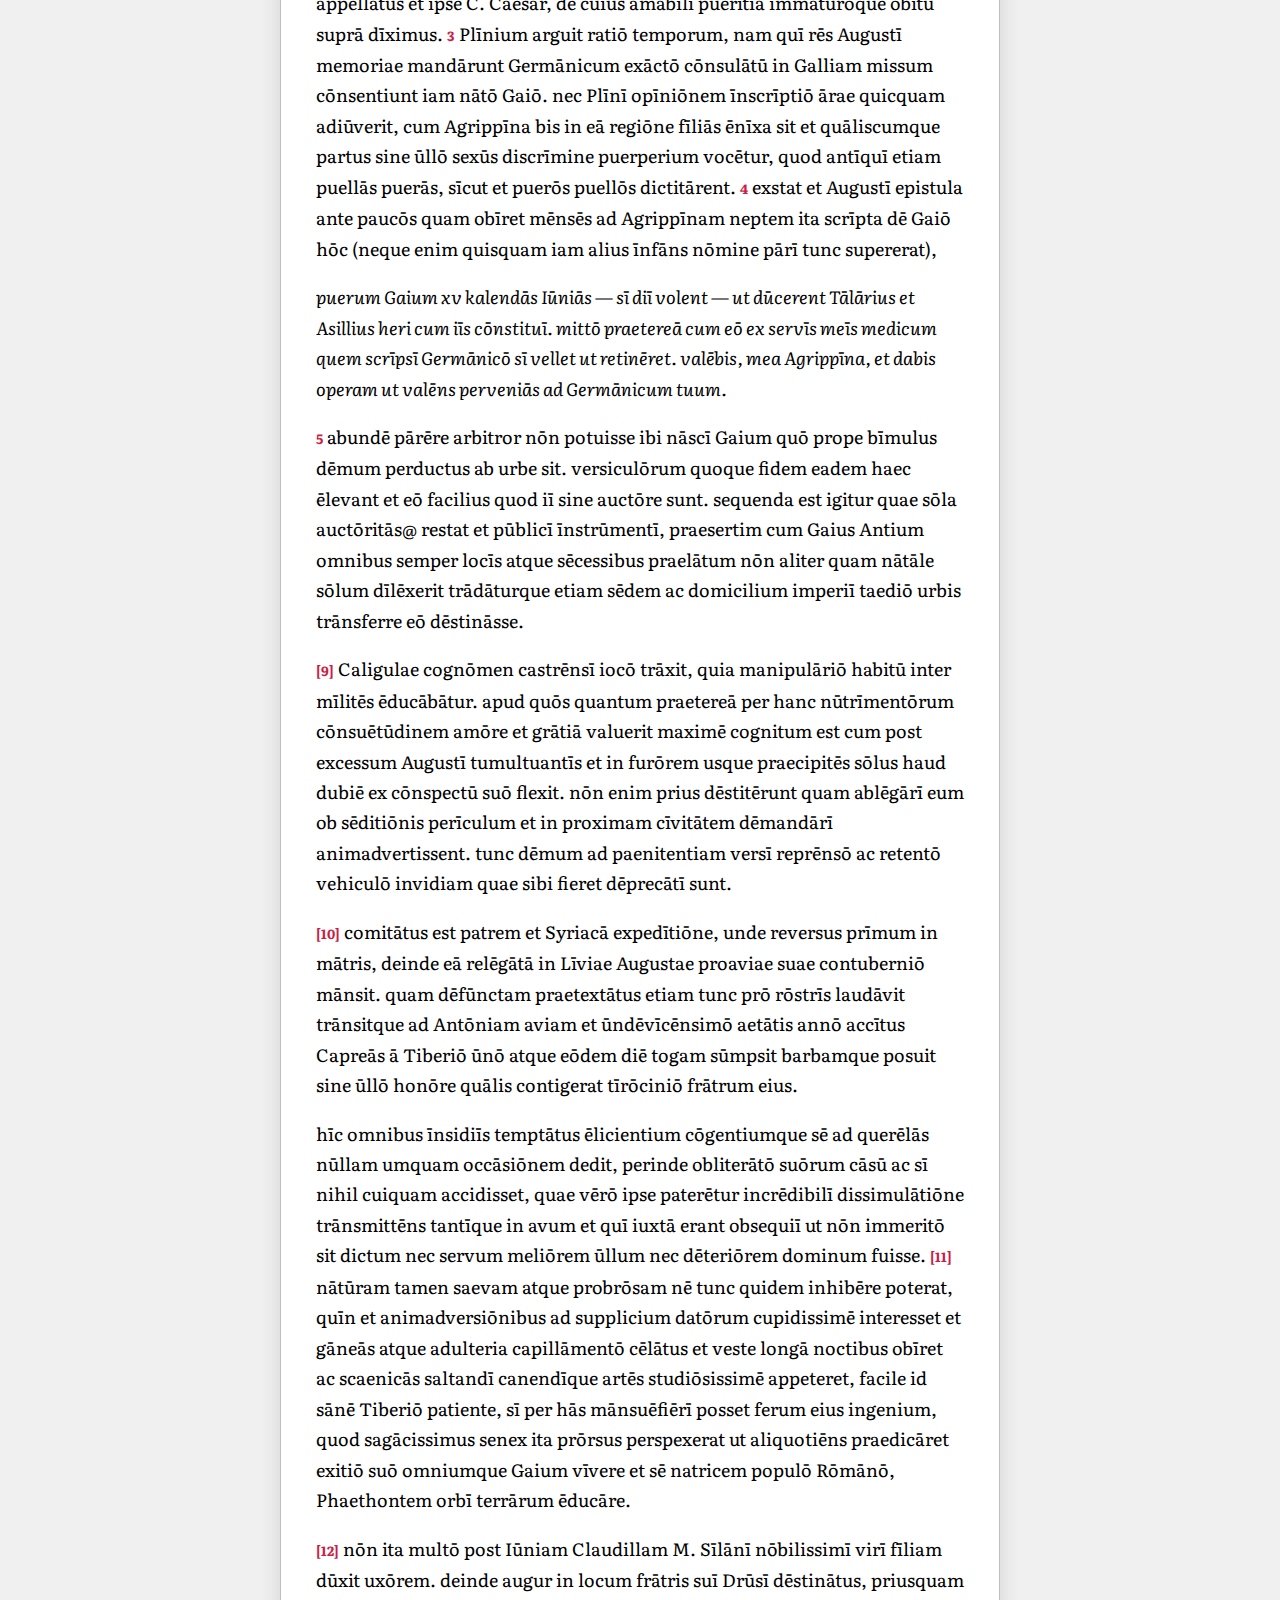
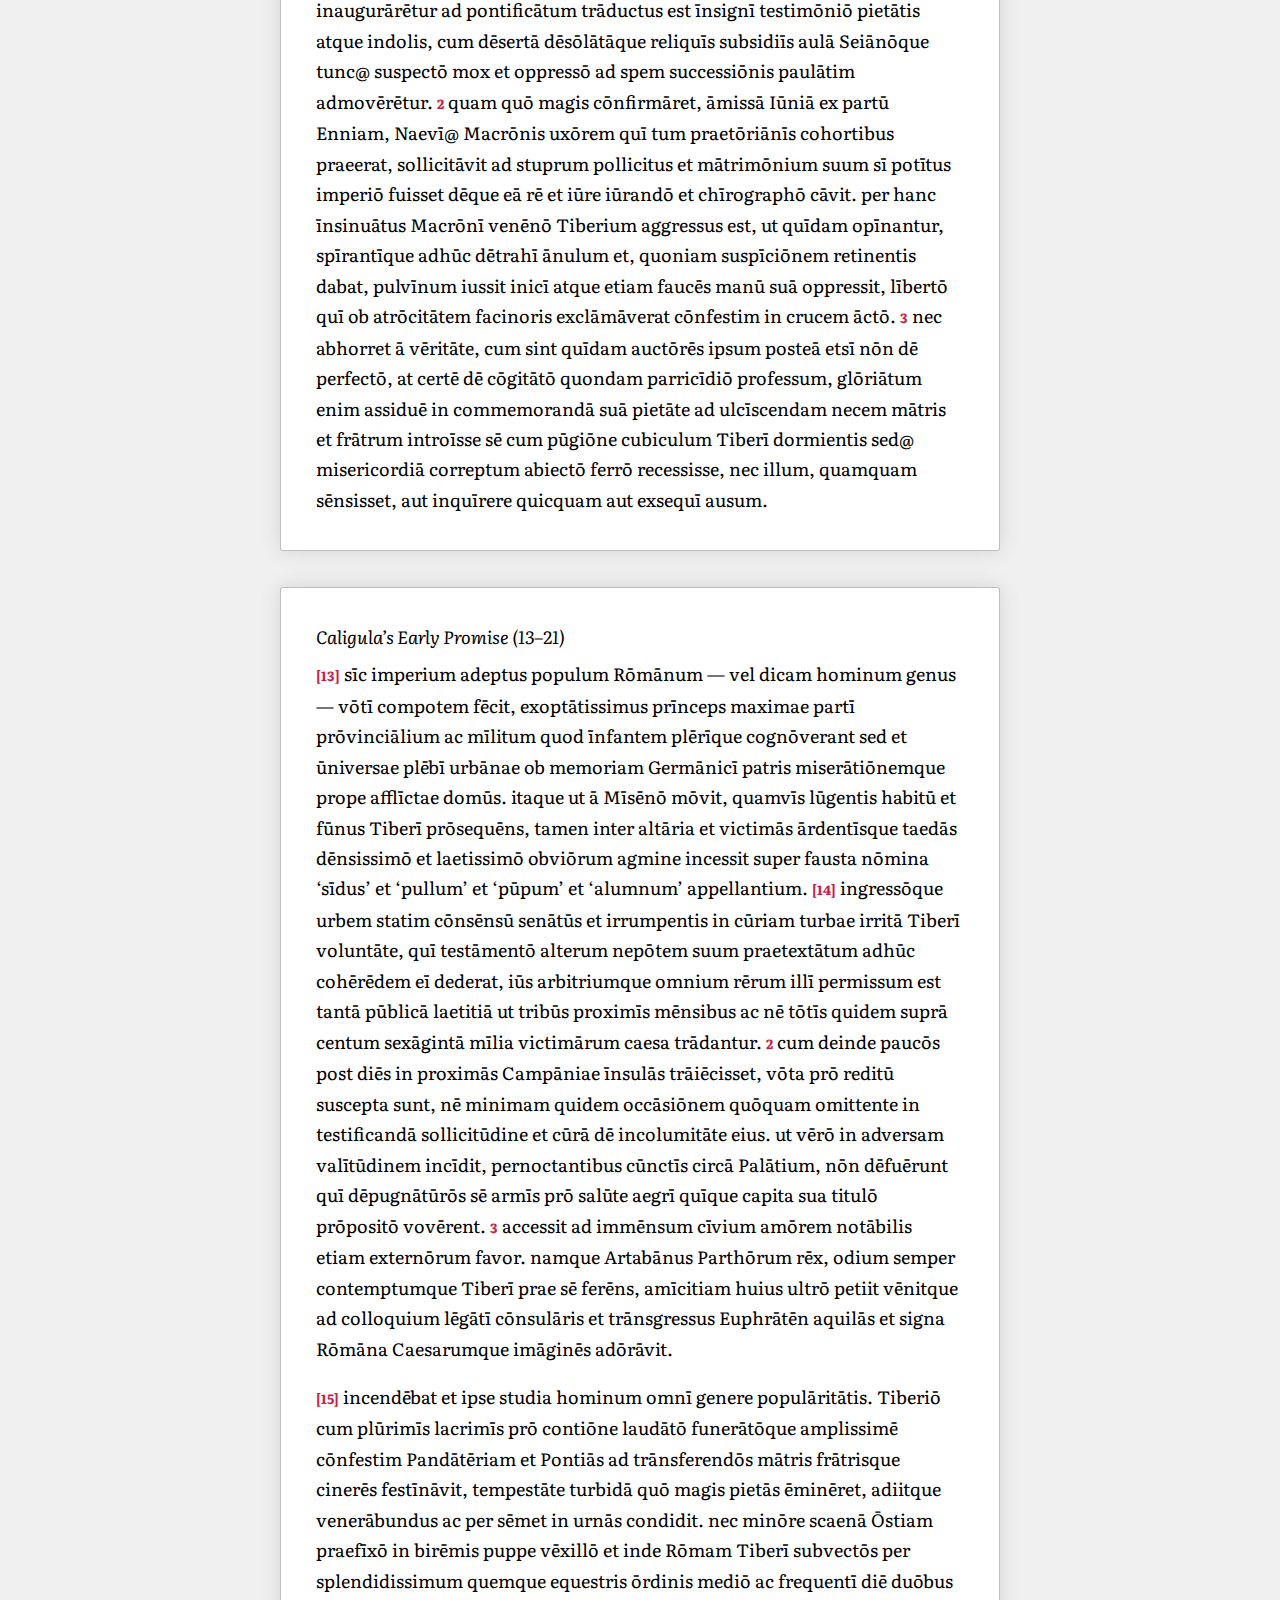
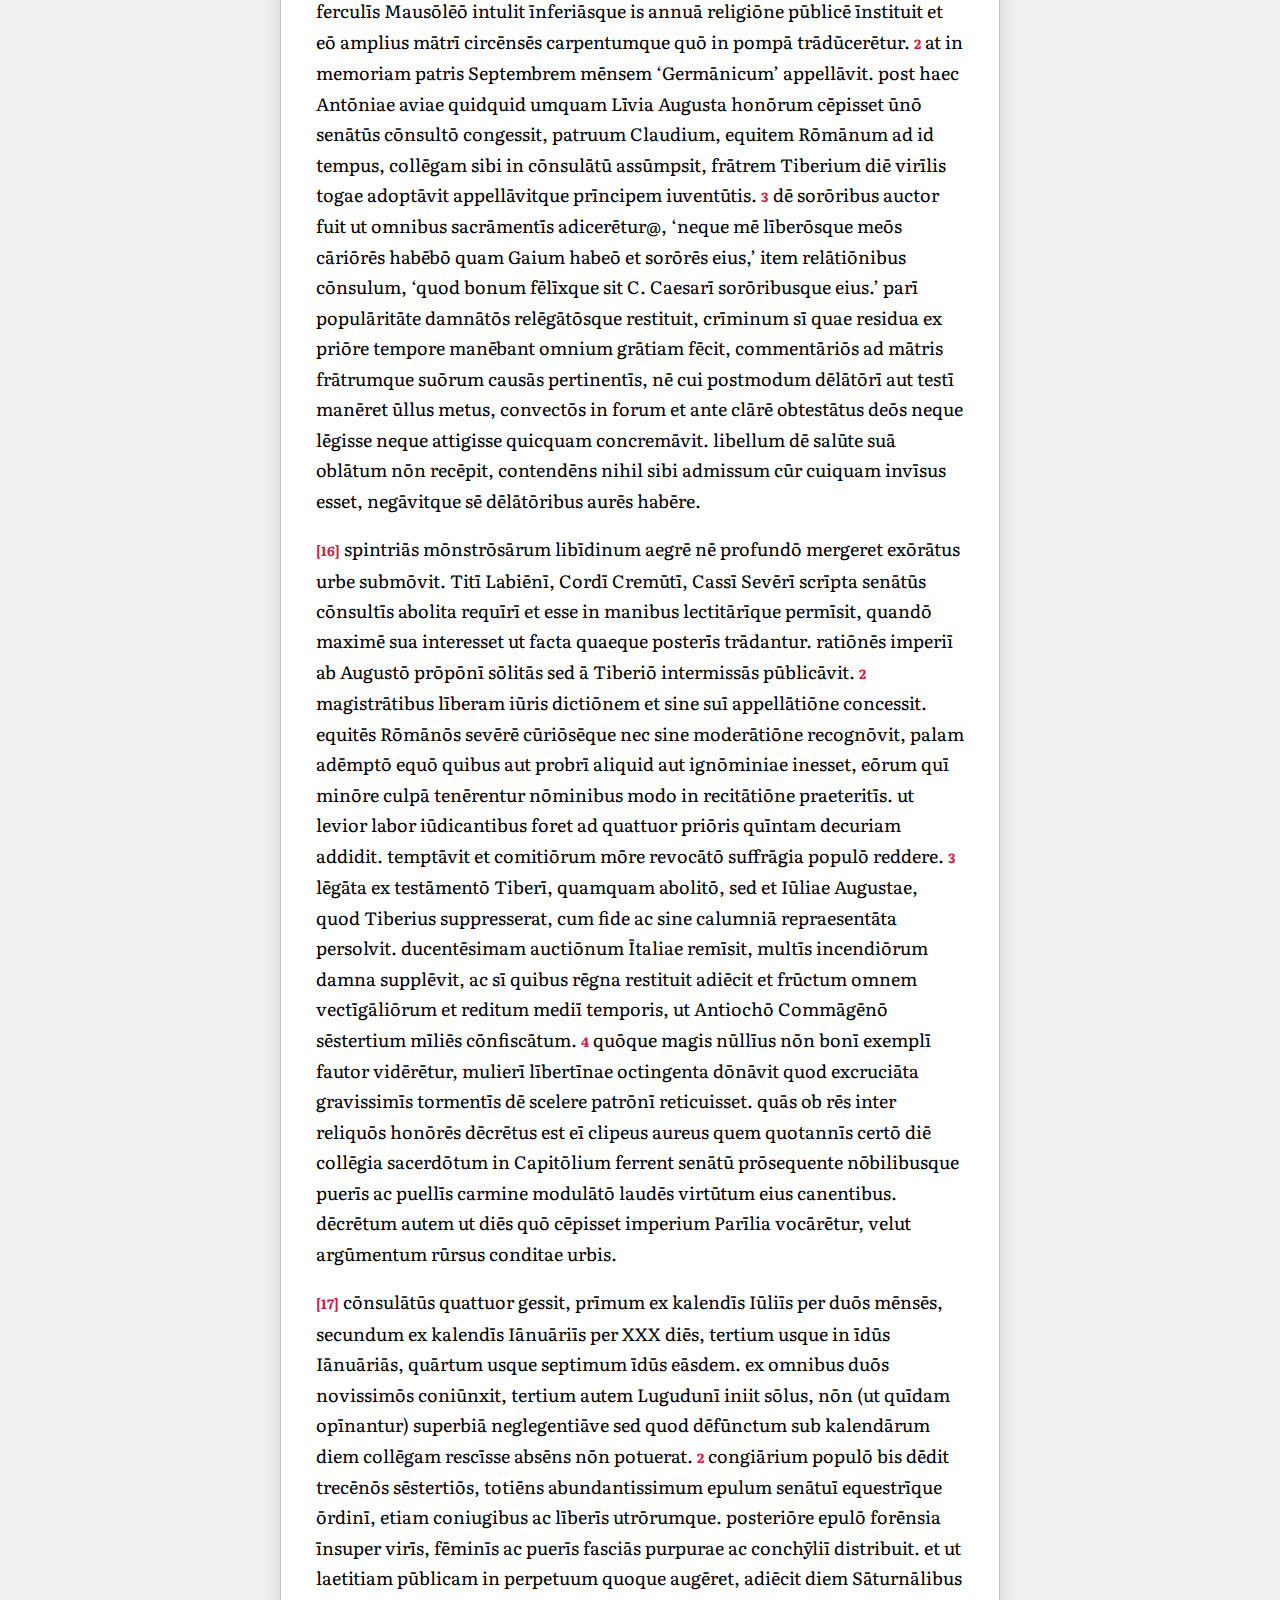
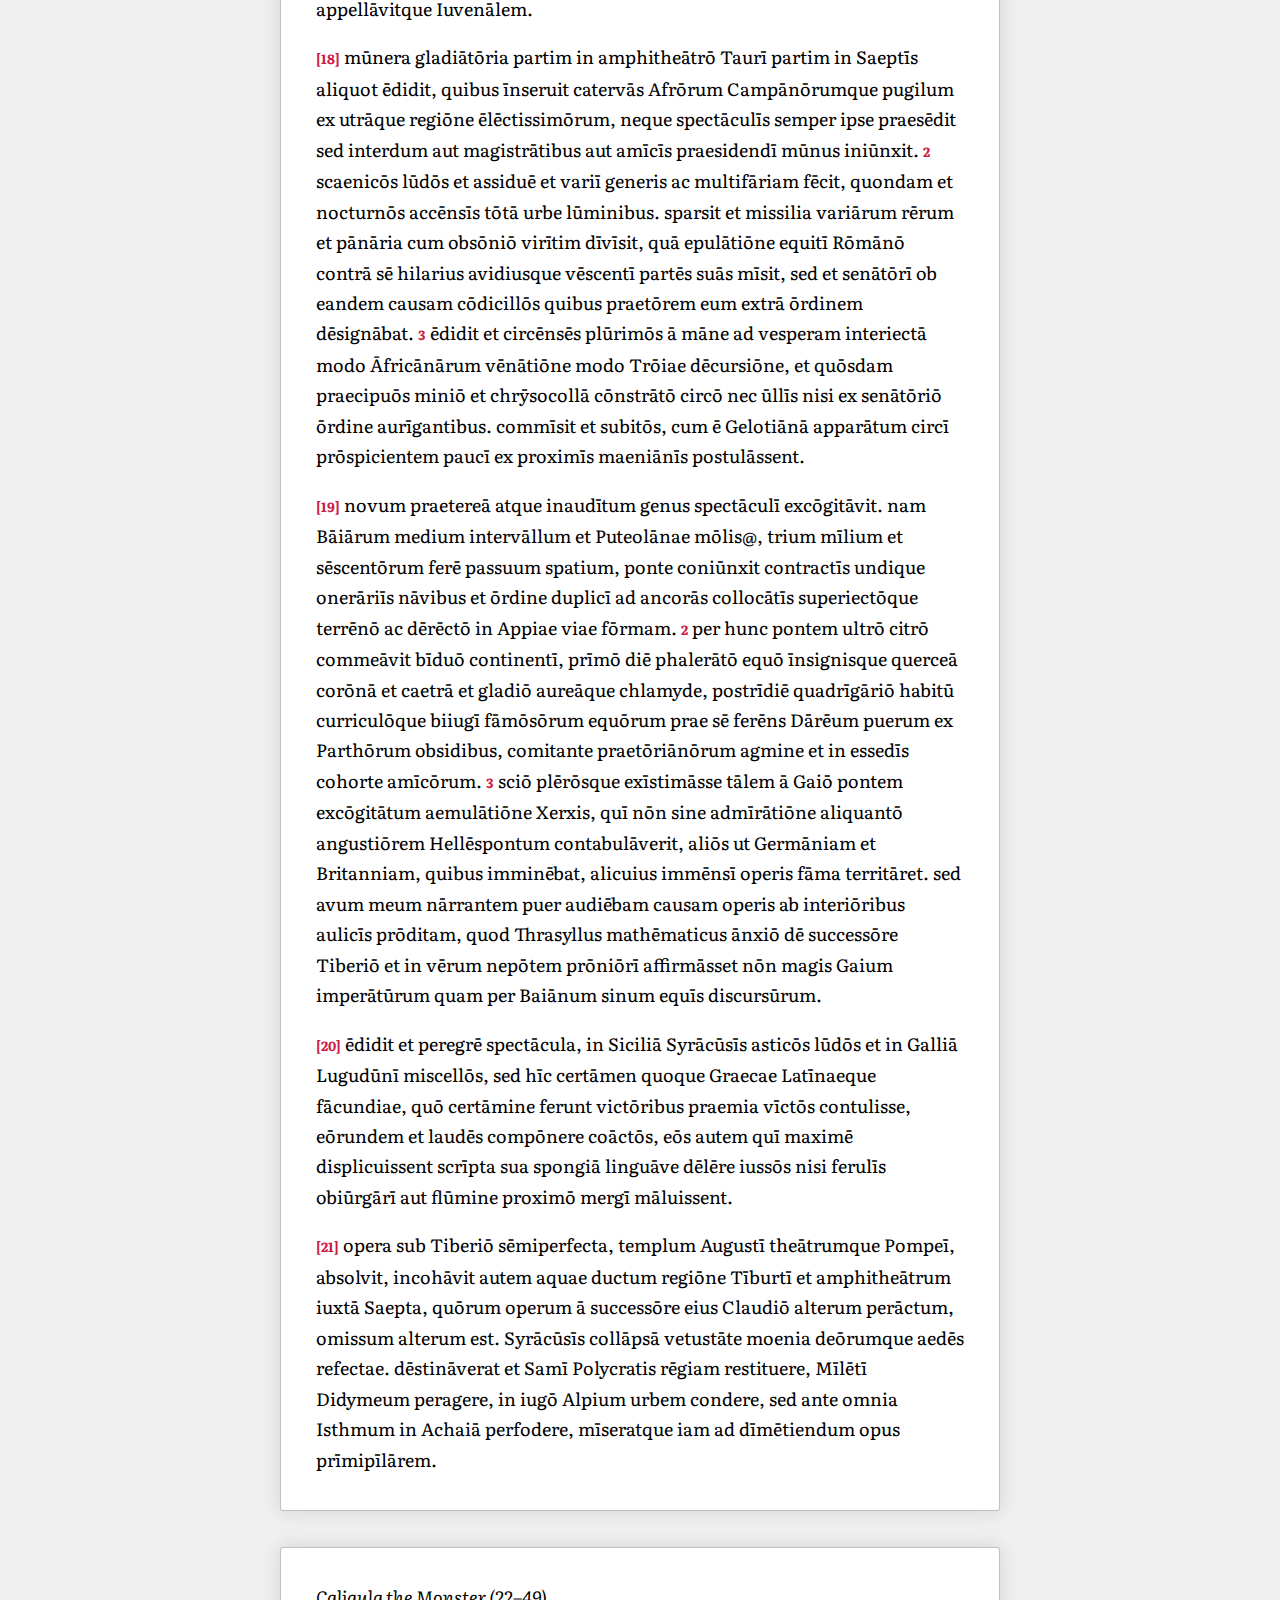
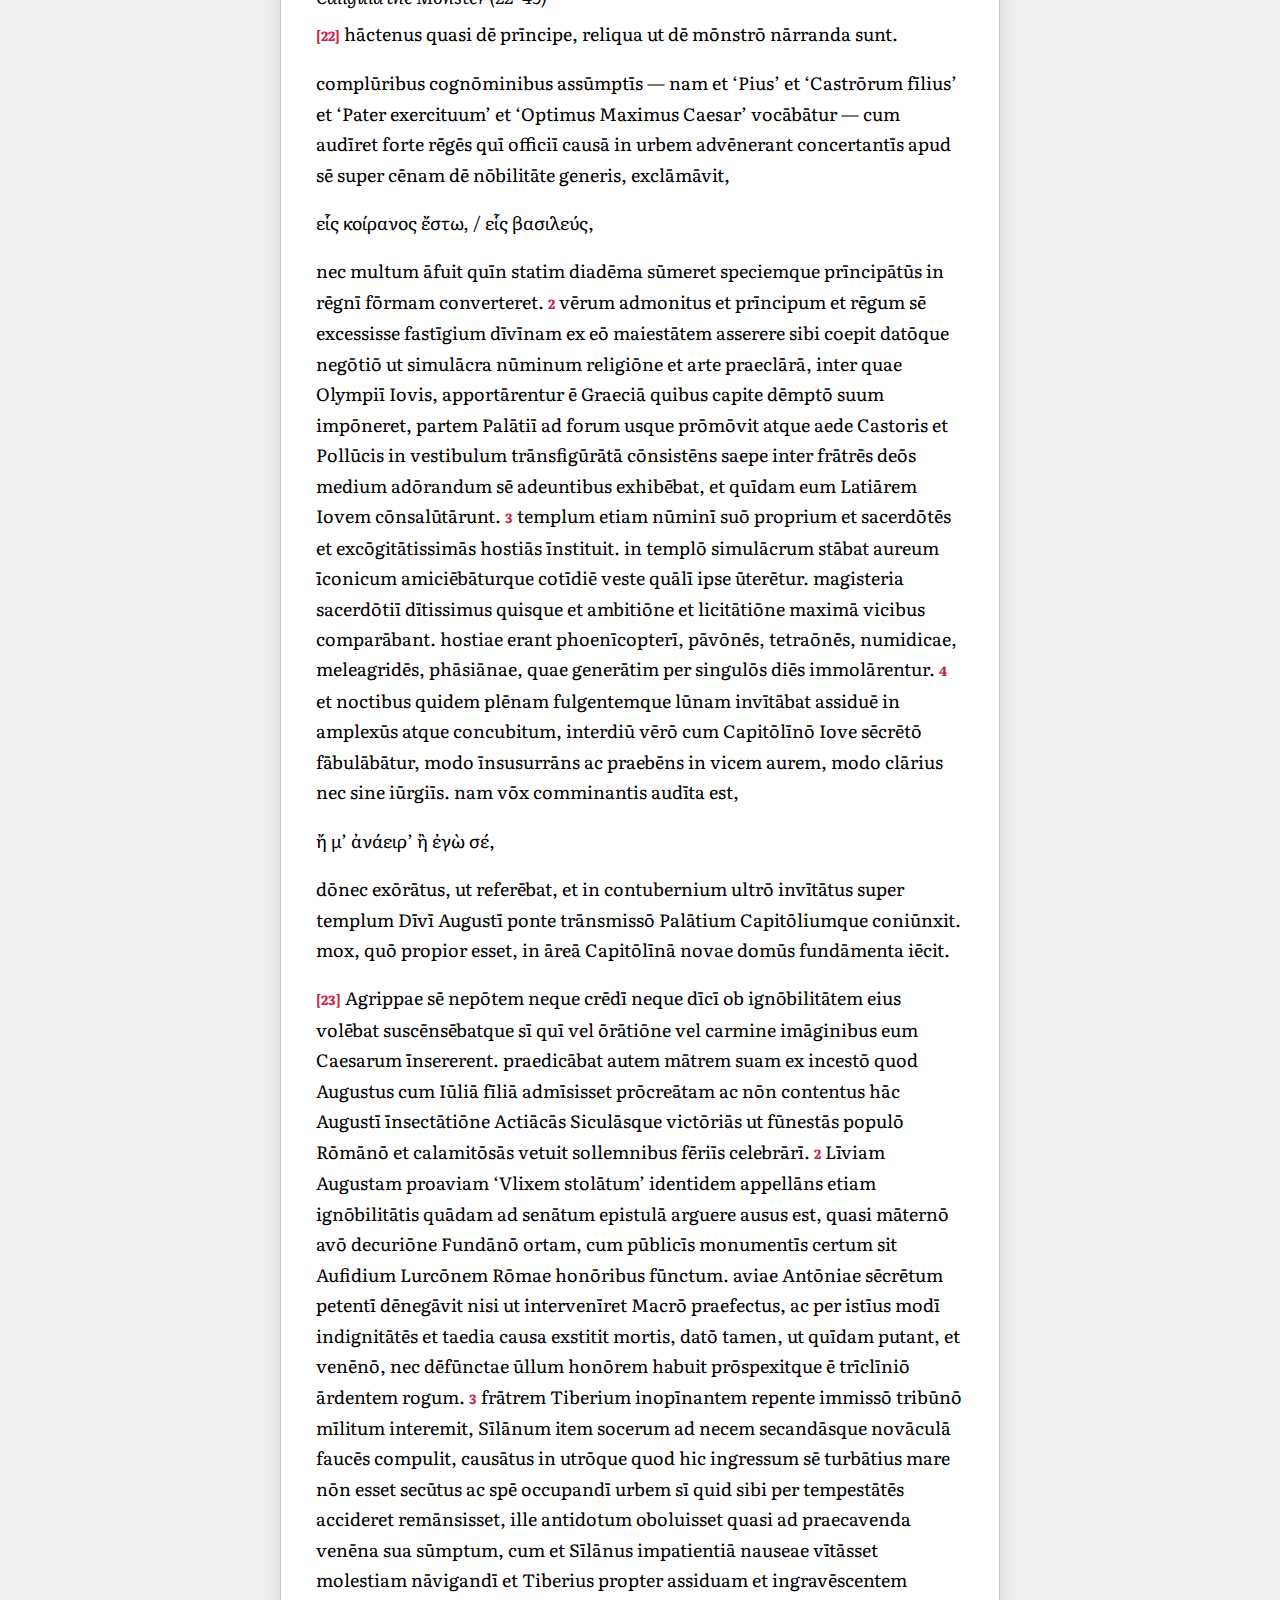
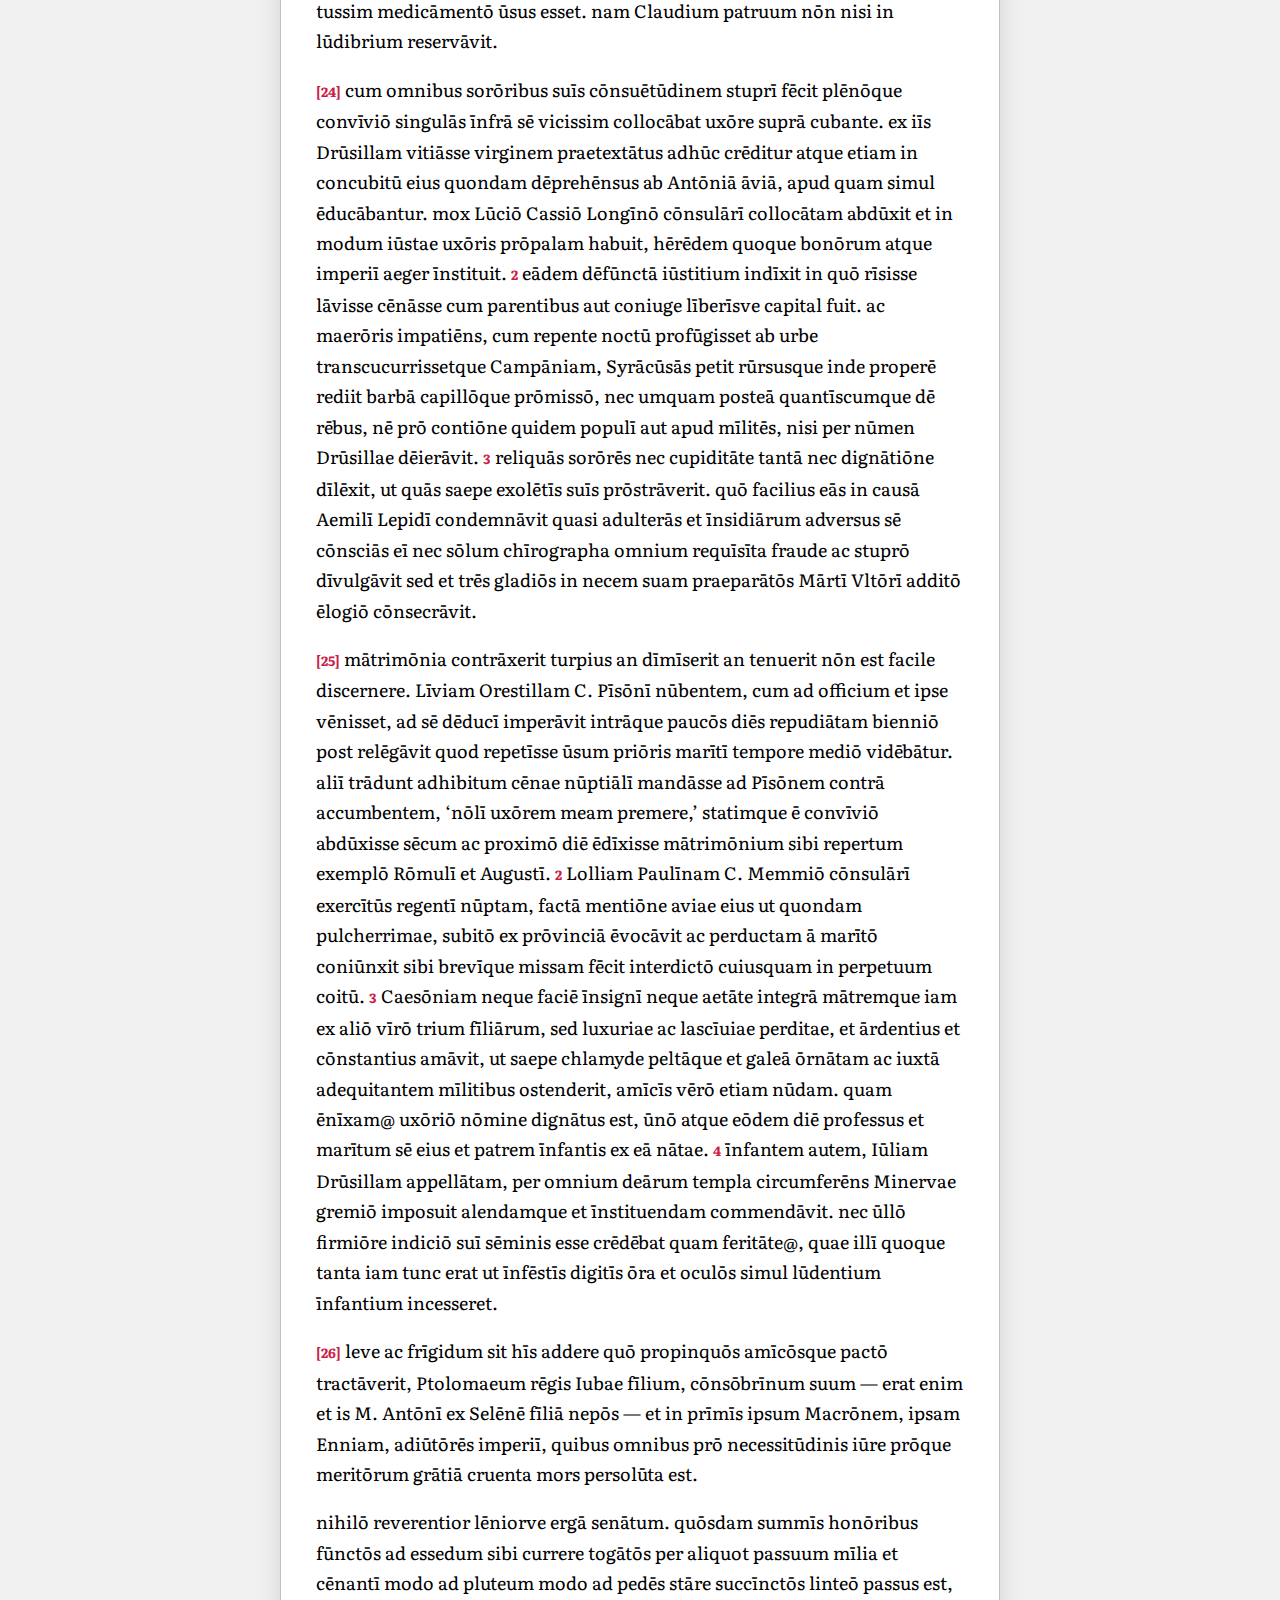
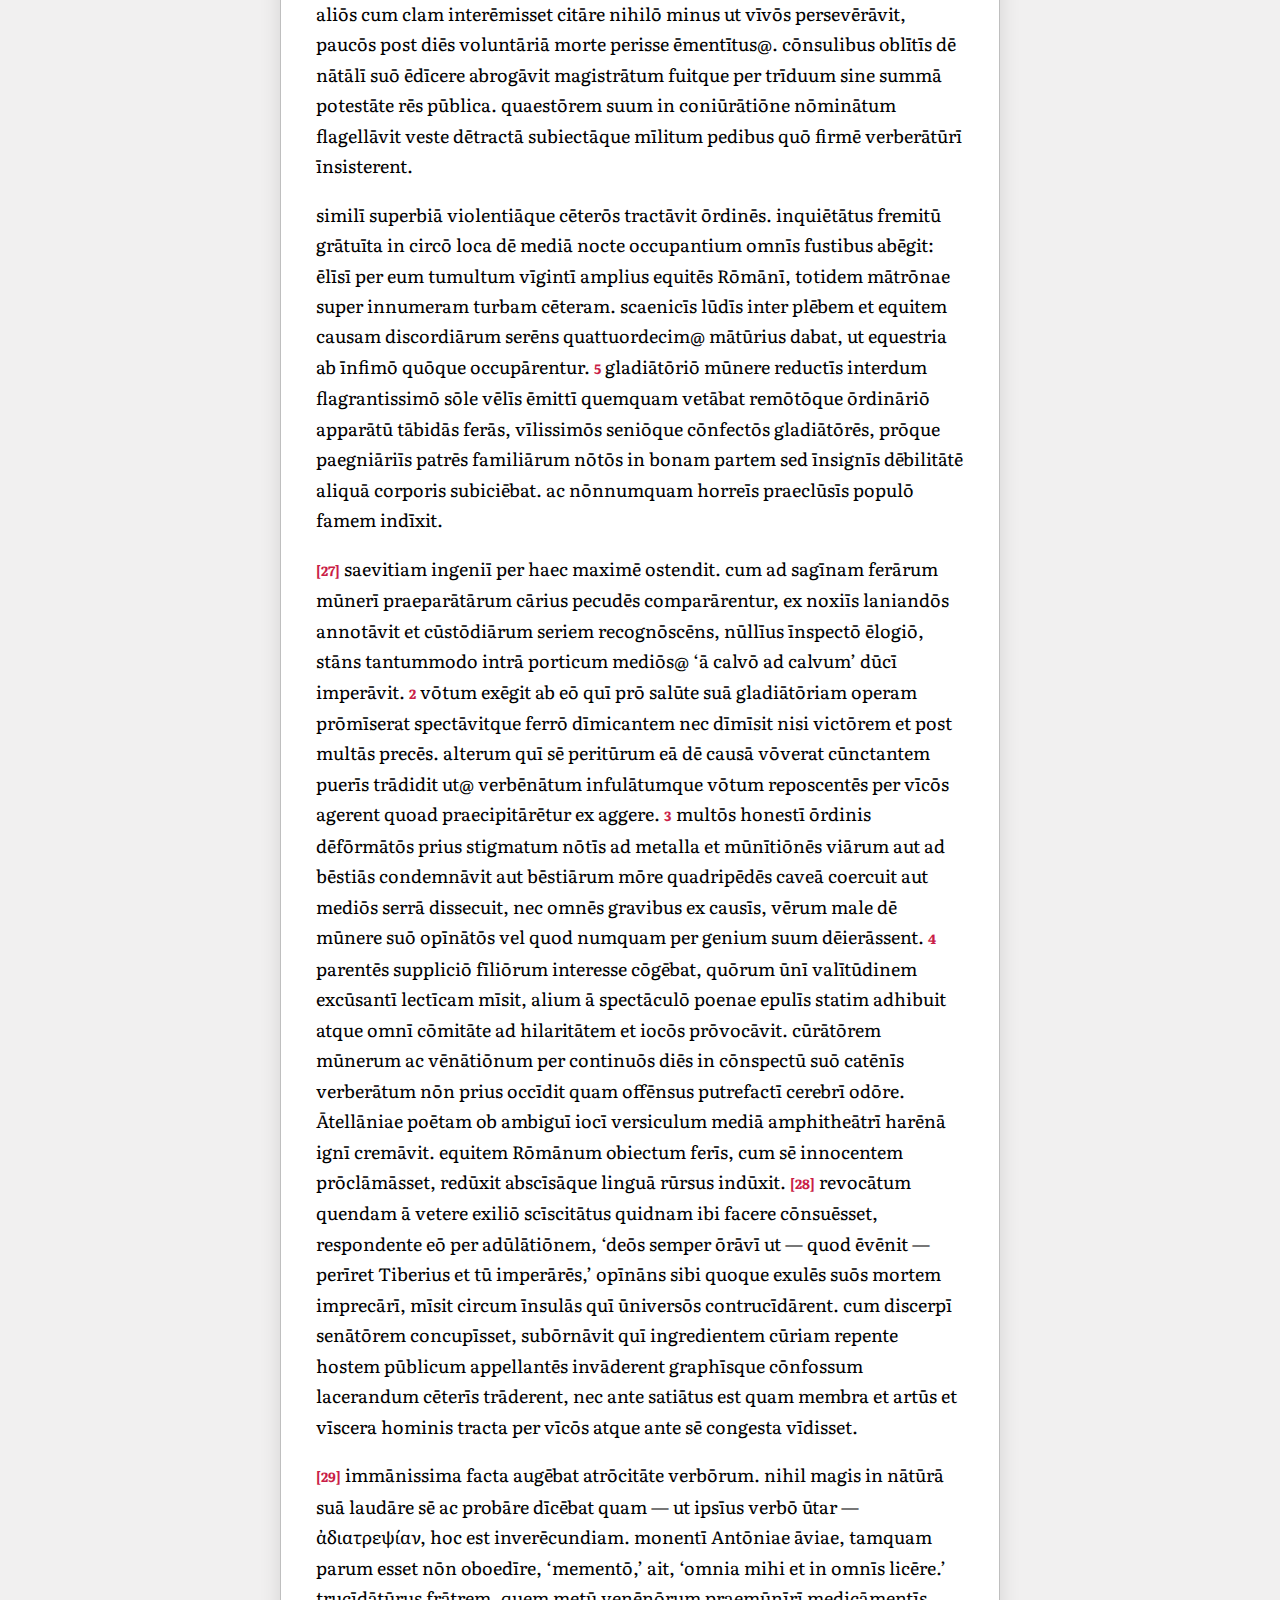
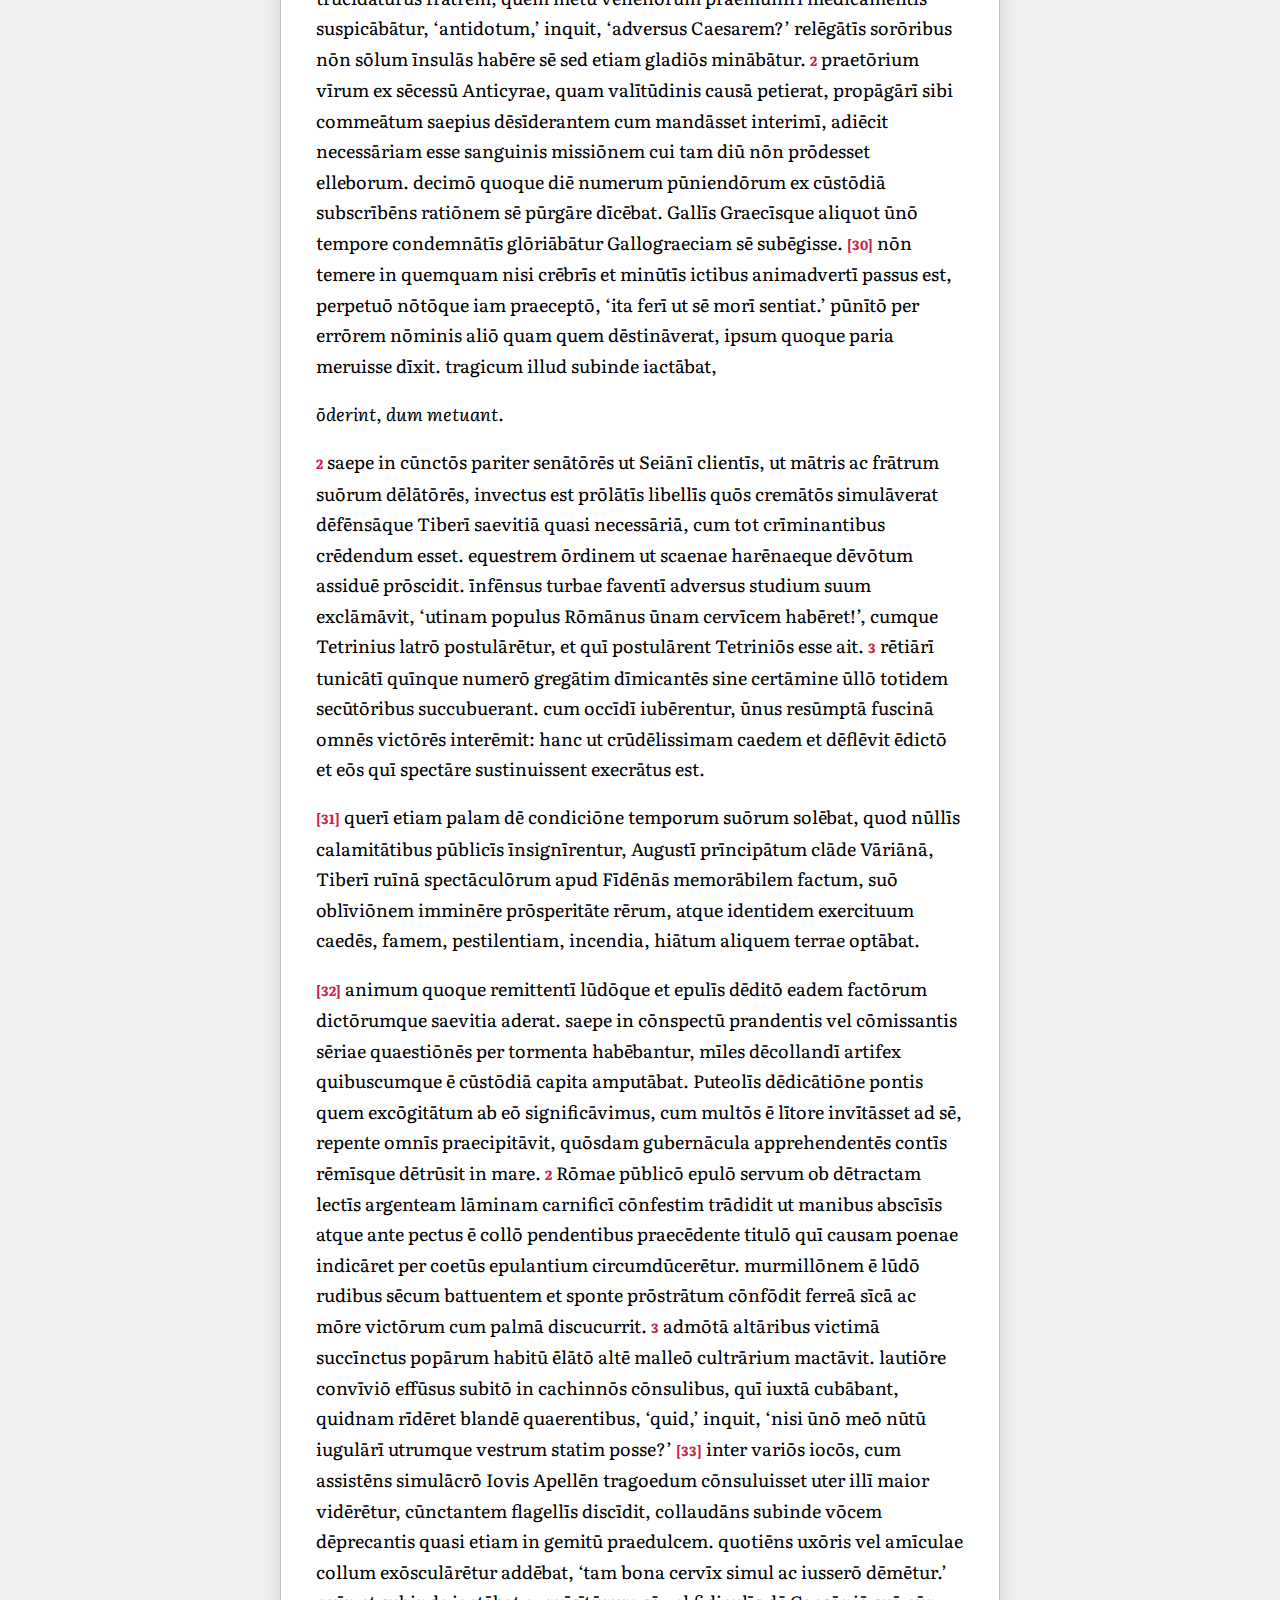
==== commit 389b96dc: "Styles." ====
--- a/working.html
+++ b/working.html
@@ -15,11 +15,8 @@
 
 	<header>
 		<nav>
-			<hgroup>
-				<h1>Suetonius<h1>,&nbsp;
-				<h2><i>Caligula</i></h2>
+			<h1><span class="sc">Suetonius</span>, <em>Caligula</em></h1>
 				<!-- <span style="color:#ffffff;font-size:13px;">Edited R. Childree</span> -->
-			</hgroup>
 
 			<input type="checkbox" class="nav__toggle" id="contents_button">
 			<label for="contents_button">
--- a/styles.css
+++ b/styles.css
@@ -30,10 +30,10 @@
 	padding: 0;
 	box-sizing: border-box;
 	font-family: 'Literata', system-ui, -apple-system, BlinkMacSystemFont, 'Segoe UI';
-	font-size: clamp(14px, 1.4vw, 30px);
-}
-
-html{scroll-padding-top: 160px;}
+	font-size: clamp(14px, 1.4vw, 28px);
+}
+
+html{scroll-padding-top: 45vh;}
 
 :root{
 	--bg-gray: #f1f0f0;
@@ -65,26 +65,26 @@
 	background-image: url("data:image/svg+xml,%3Csvg xmlns='http://www.w3.org/2000/svg' width='408' height='49' viewBox='0 0 1000 120'%3E%3Cg fill='none' stroke='%2379d3da' stroke-width='2.3' stroke-opacity='0.3'%3E%3Cpath d='M-500 75c0 0 125-30 250-30S0 75 0 75s125 30 250 30s250-30 250-30s125-30 250-30s250 30 250 30s125 30 250 30s250-30 250-30'/%3E%3Cpath d='M-500 45c0 0 125-30 250-30S0 45 0 45s125 30 250 30s250-30 250-30s125-30 250-30s250 30 250 30s125 30 250 30s250-30 250-30'/%3E%3Cpath d='M-500 105c0 0 125-30 250-30S0 105 0 105s125 30 250 30s250-30 250-30s125-30 250-30s250 30 250 30s125 30 250 30s250-30 250-30'/%3E%3Cpath d='M-500 15c0 0 125-30 250-30S0 15 0 15s125 30 250 30s250-30 250-30s125-30 250-30s250 30 250 30s125 30 250 30s250-30 250-30'/%3E%3Cpath d='M-500-15c0 0 125-30 250-30S0-15 0-15s125 30 250 30s250-30 250-30s125-30 250-30s250 30 250 30s125 30 250 30s250-30 250-30'/%3E%3Cpath d='M-500 135c0 0 125-30 250-30S0 135 0 135s125 30 250 30s250-30 250-30s125-30 250-30s250 30 250 30s125 30 250 30s250-30 250-30'/%3E%3C/g%3E%3C/svg%3E");
 }
 
-hgroup h1, hgroup h2, nav label {
+nav h1 {
 	color: #f3f3f3;
 	font-weight: 400;
-	font-size: 1.1rem;
-	line-height: 26px;
-	display: inline-block;
+	font-size: .75rem;
 	font-feature-settings: "onum", "pnum";
 }
 
-hgroup h1 {font-feature-settings: "c2sc", "smcp";}
-hgroup h2 {font-style: italic;}
-
+nav h1 span {
+	font-size: inherit;
+}
 
 /* ---------------------------- Menu ----------------------------------------------------------- */
 nav {
+	width: 65ch;
+	margin: 0 auto;
 	display: flex;
 	flex-wrap: wrap;
 	justify-content: space-between;
-	align-content: center;
-	padding: 15px 50px;
+	align-items: center;
+	padding: 15px 0;
 }
 
 nav input {display: none;}
@@ -93,7 +93,11 @@
 nav input:checked ~ label>#menu {display:none;}
 nav input:checked ~ label>#close {display:block;}
 
-nav label {color: #fff;cursor: pointer;user-select: none;margin-top:4px;height:24px;width:24px}
+nav label {
+	color: #fff;
+	cursor: pointer;
+	user-select: none;
+}
 nav label>svg {width: 24px;fill:#fff;}
 nav label>svg:hover {fill:var(--dark-blue);}
 nav label>#close{display: none;}
@@ -106,9 +110,9 @@
 	justify-content: space-between;
 	list-style-type: none;
 	background-color: #ffffff;
-	border: 1px solid var(--dark-blue);
-	margin-top: 20px;
-	padding: 15px;
+	border: 1px solid #00000080;
+	margin: 20px 0 15px;
+	padding: 10px;
 	column-gap: 10px;
 	/* transition: background-color 5s ease-in; */
 }
@@ -313,8 +317,9 @@
 		background-color: #ffffff;
 		width:100%;
 	}
-	nav {padding: 20px 35px;}
+	nav {width:100%;padding: 15px 35px;}
 	aside {box-shadow: none;}
+	#info {width: 100%;}
 	#info li {line-height: 1.2rem;}
 	section {
 		border: none;
@@ -328,7 +333,6 @@
 	}
 	footer {
 		justify-content: center;
-		overflow: ;
 	}
 	footer p {display:none;}
 	footer object {margin:0 0 0 -35px;}
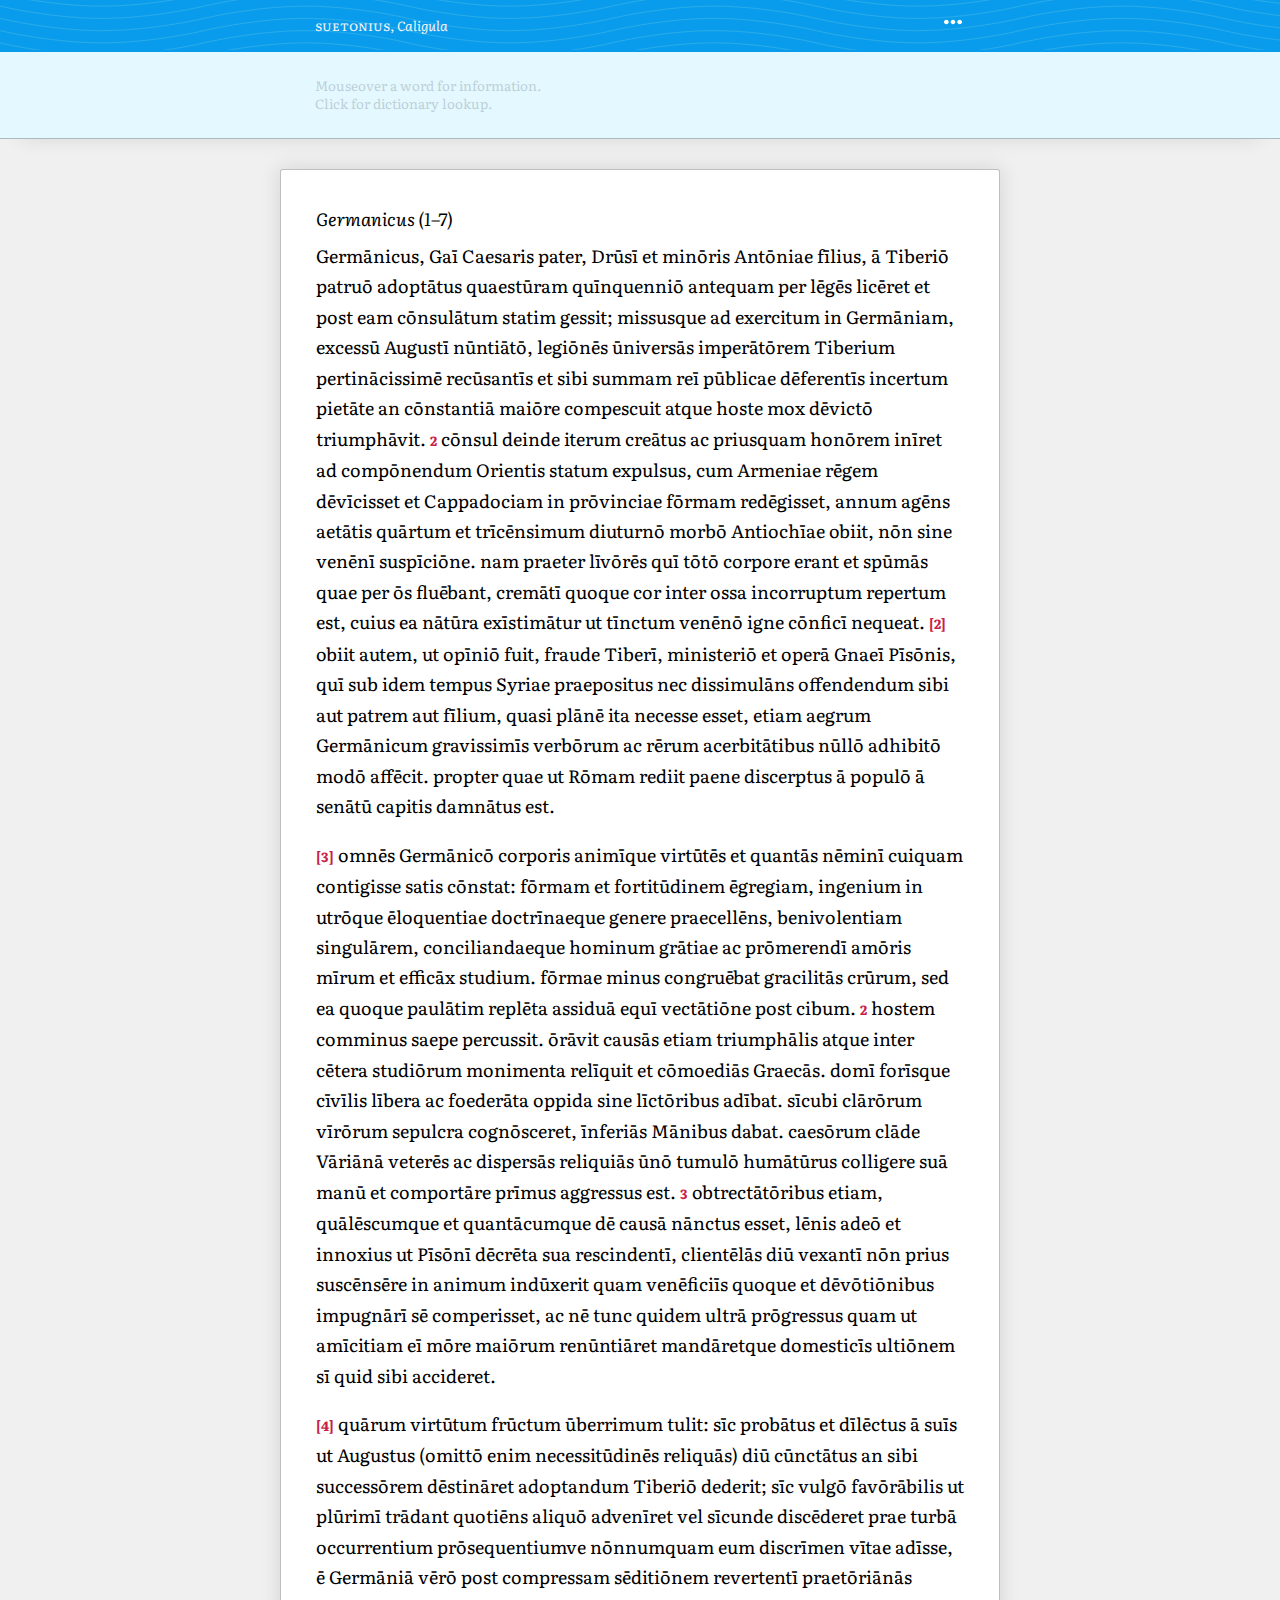
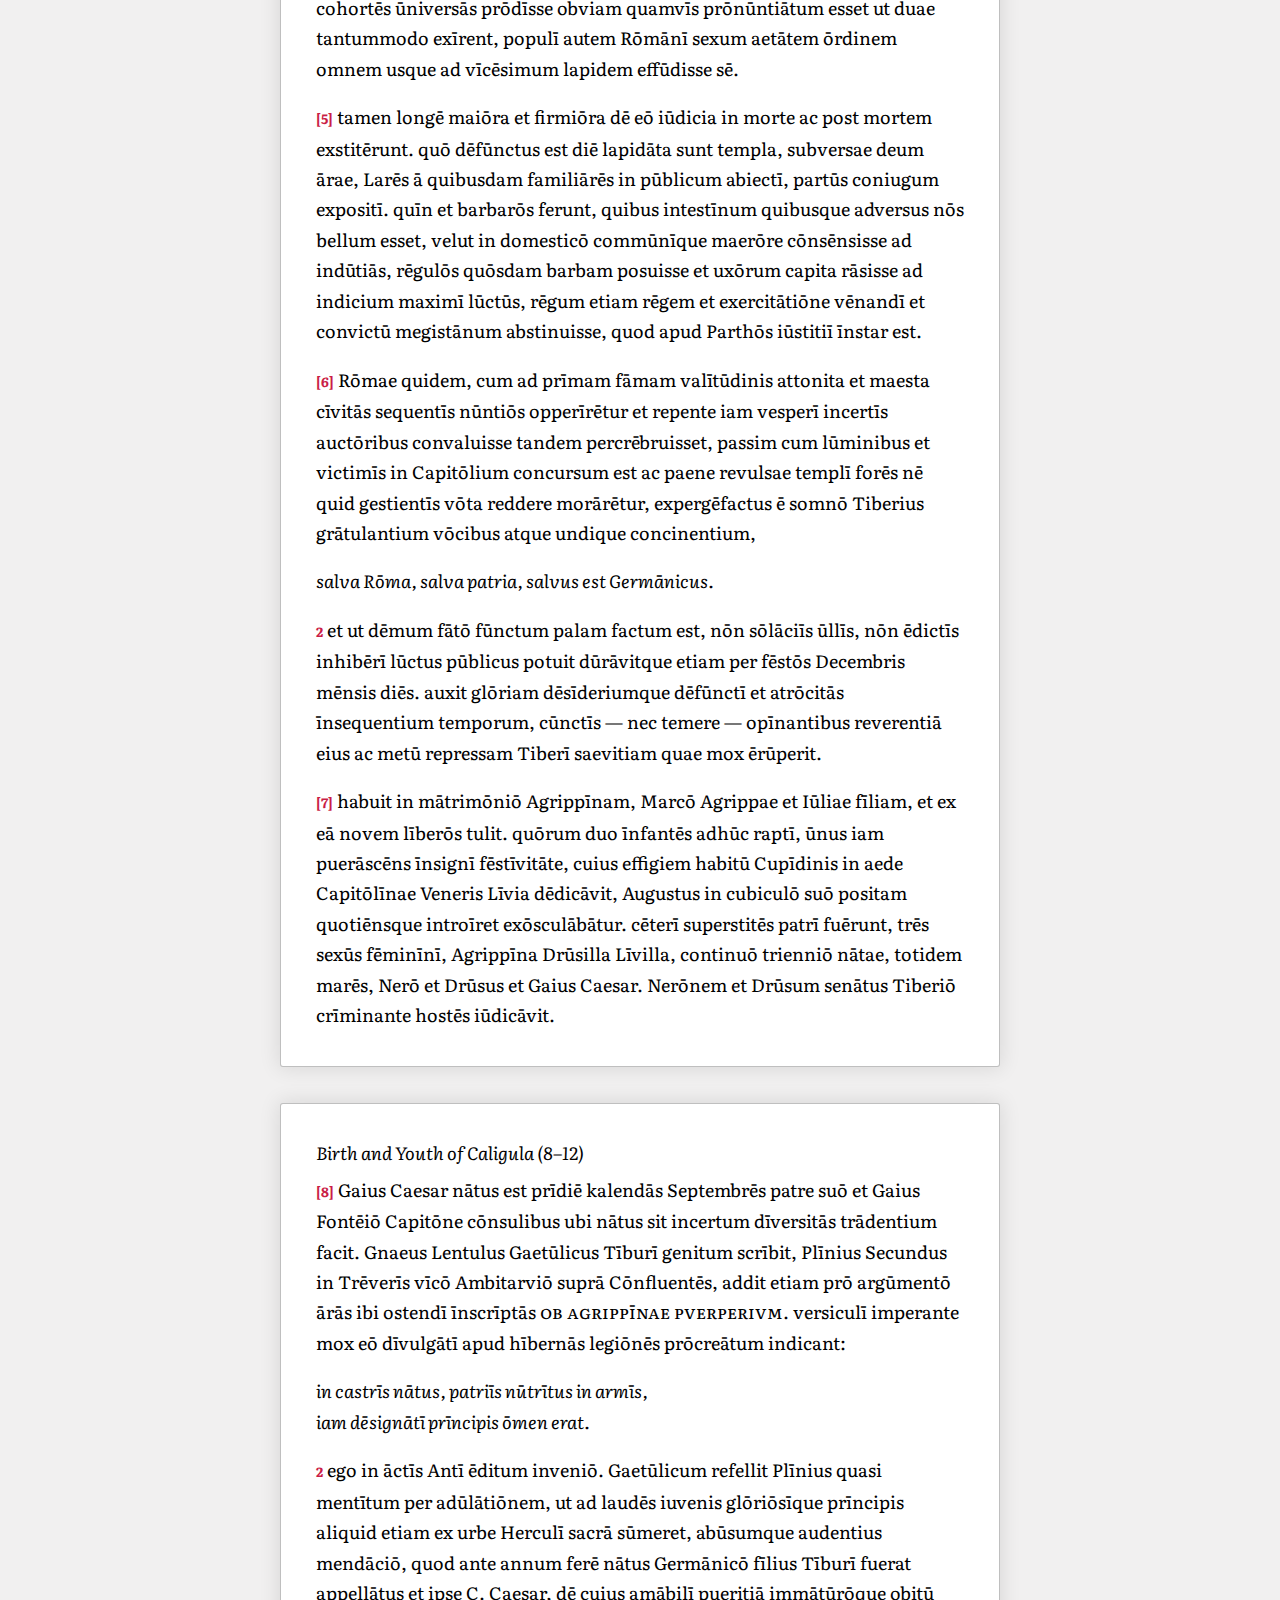
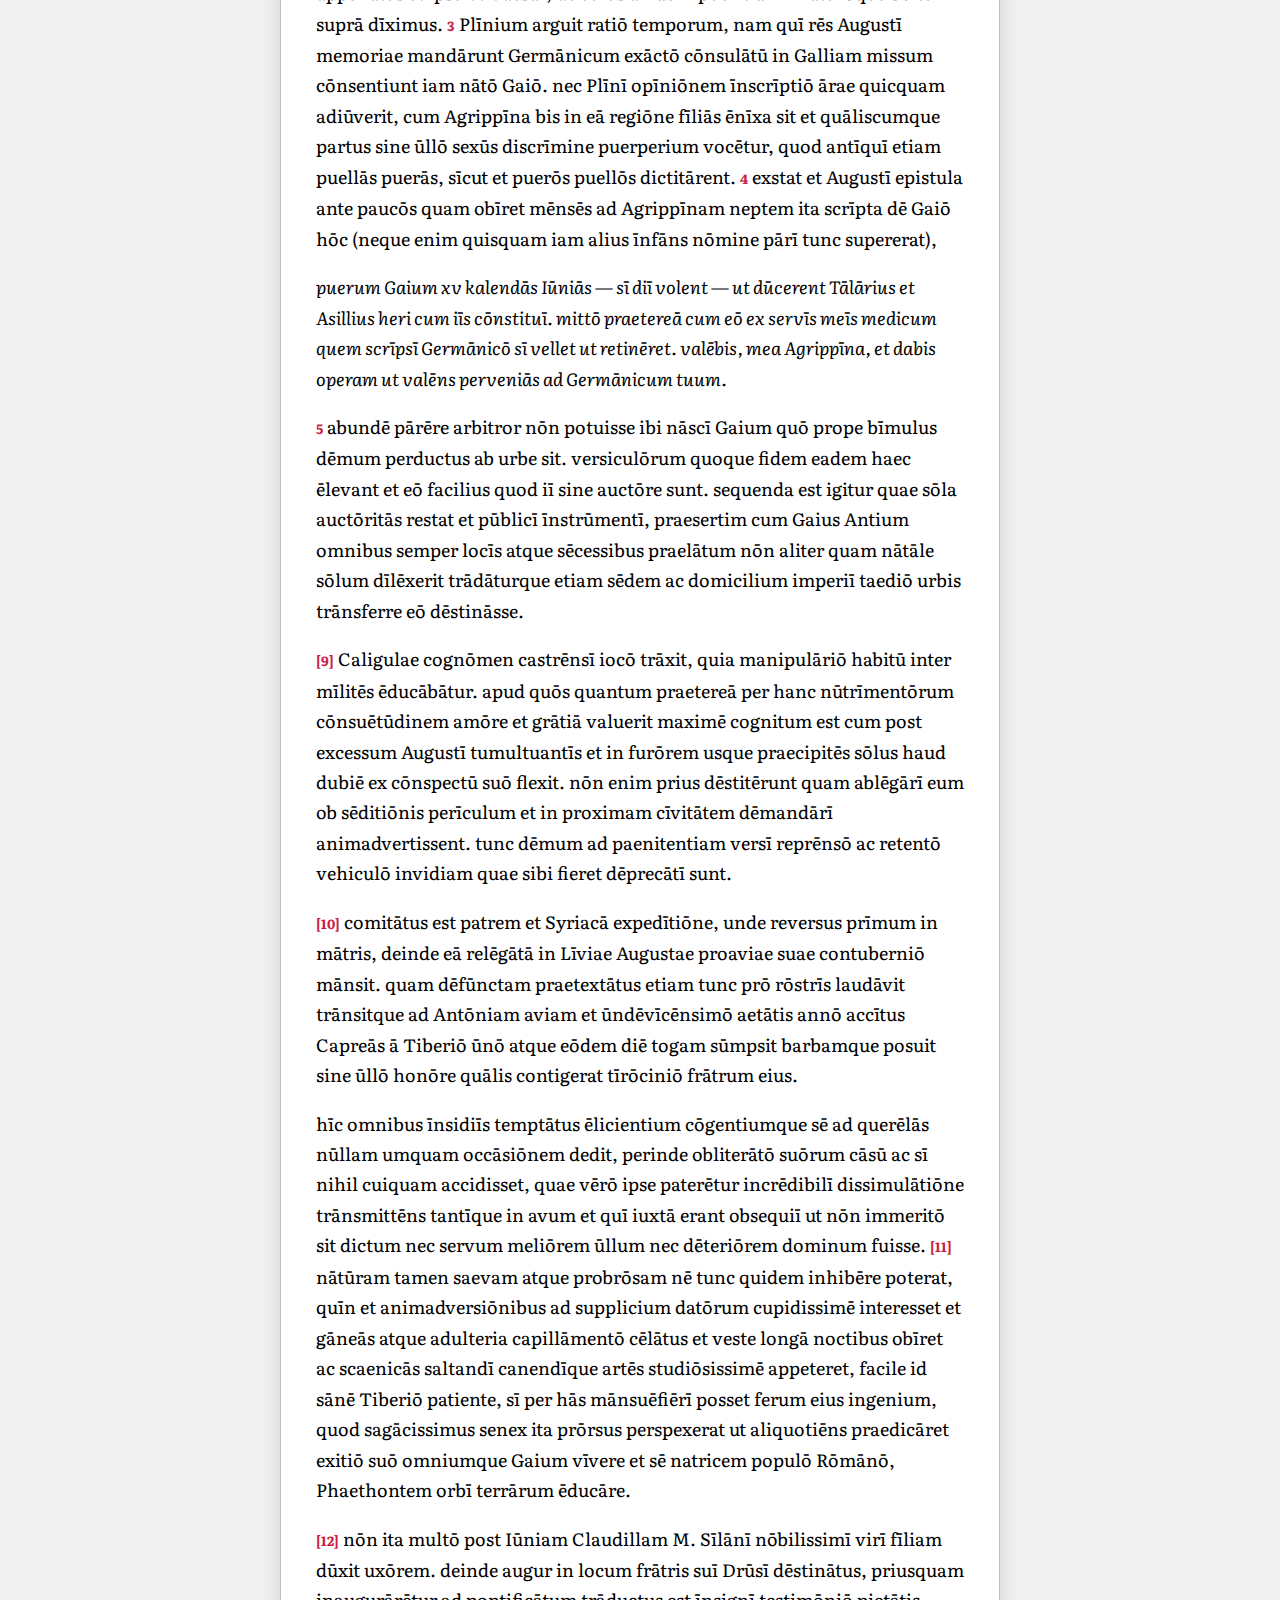
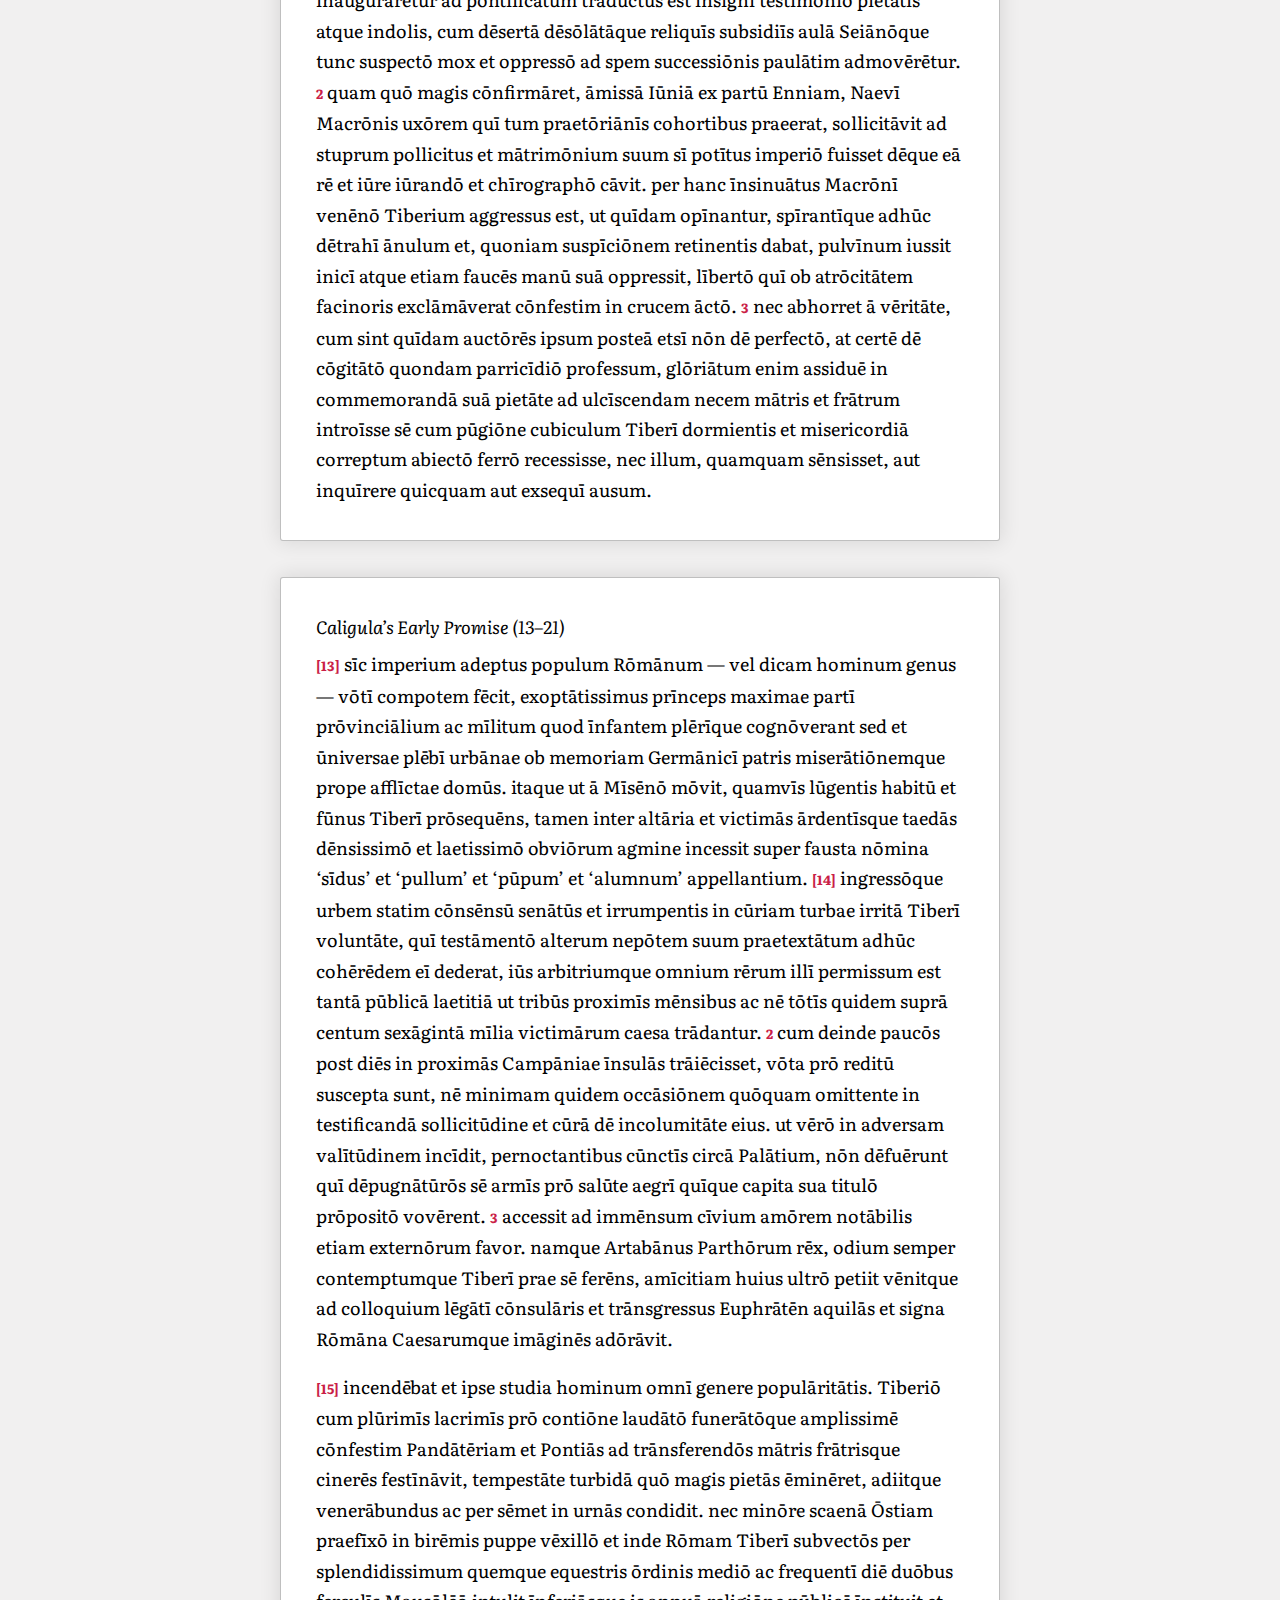
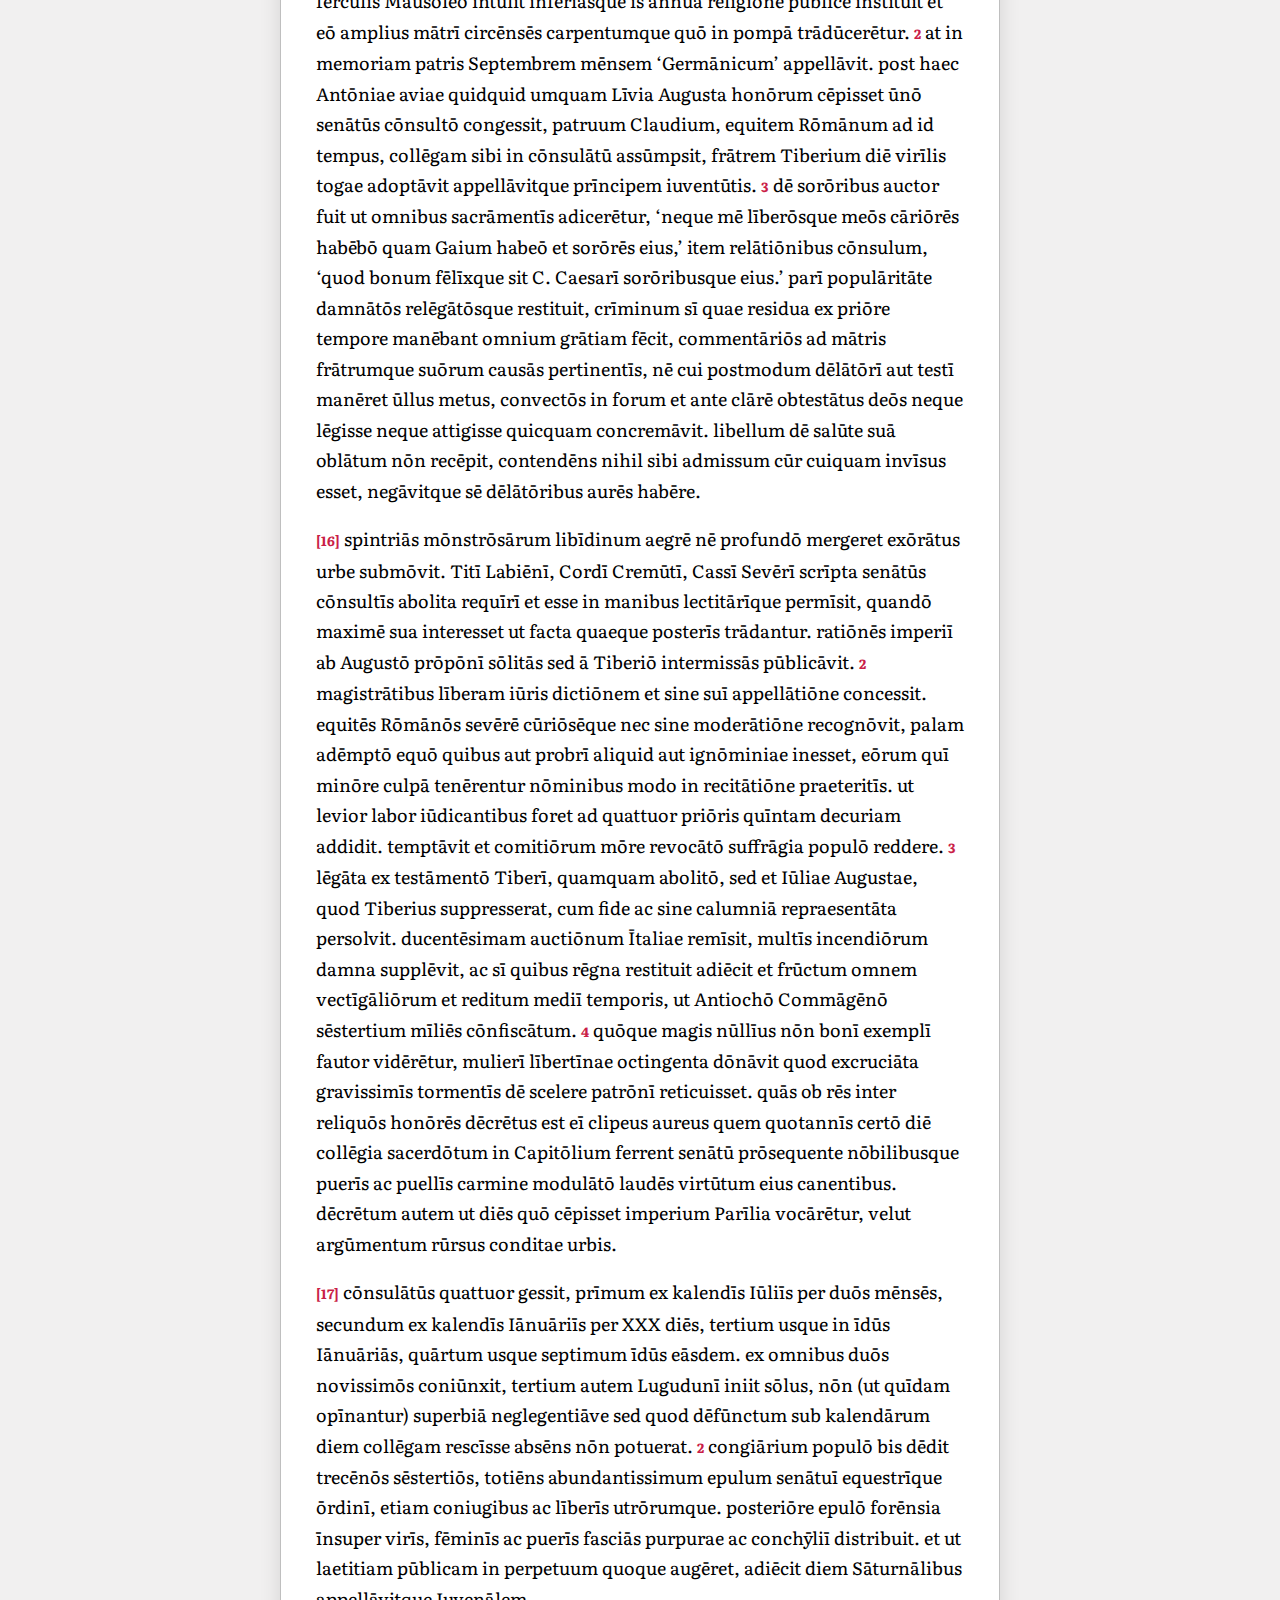
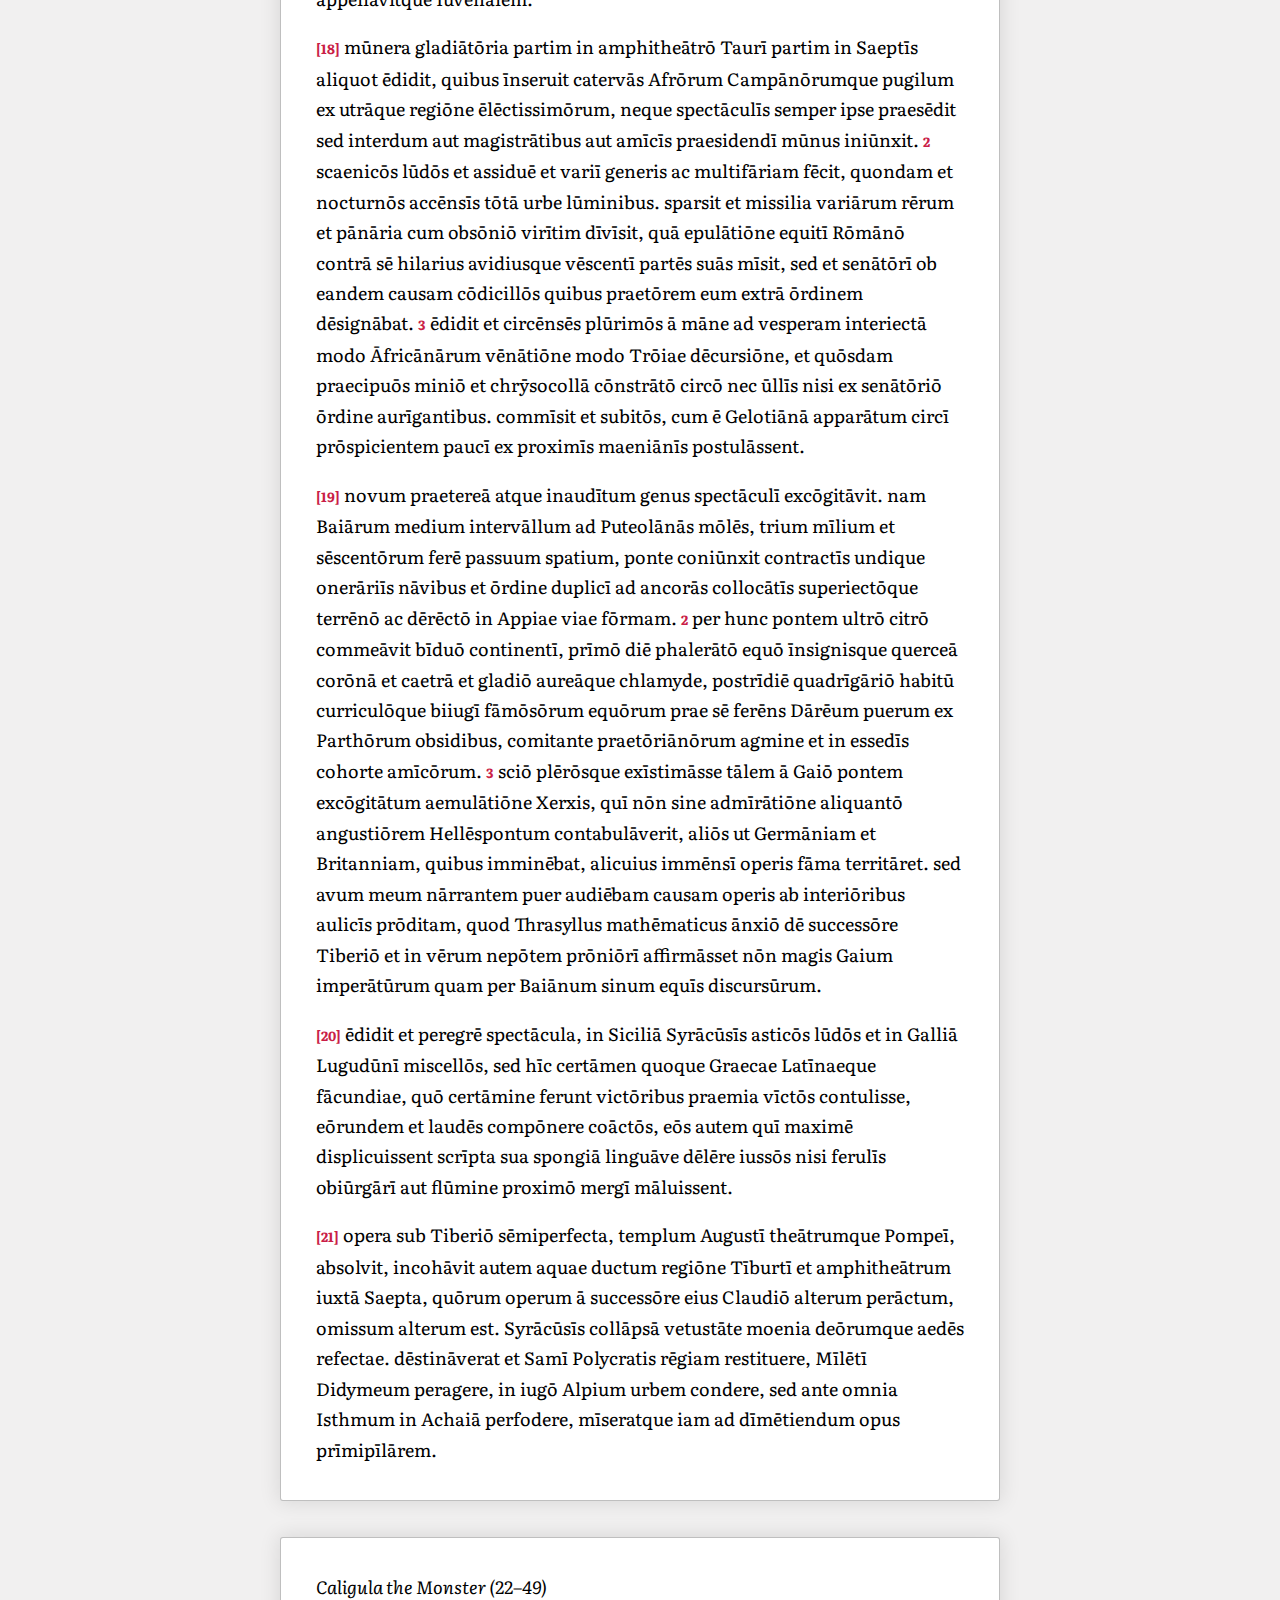
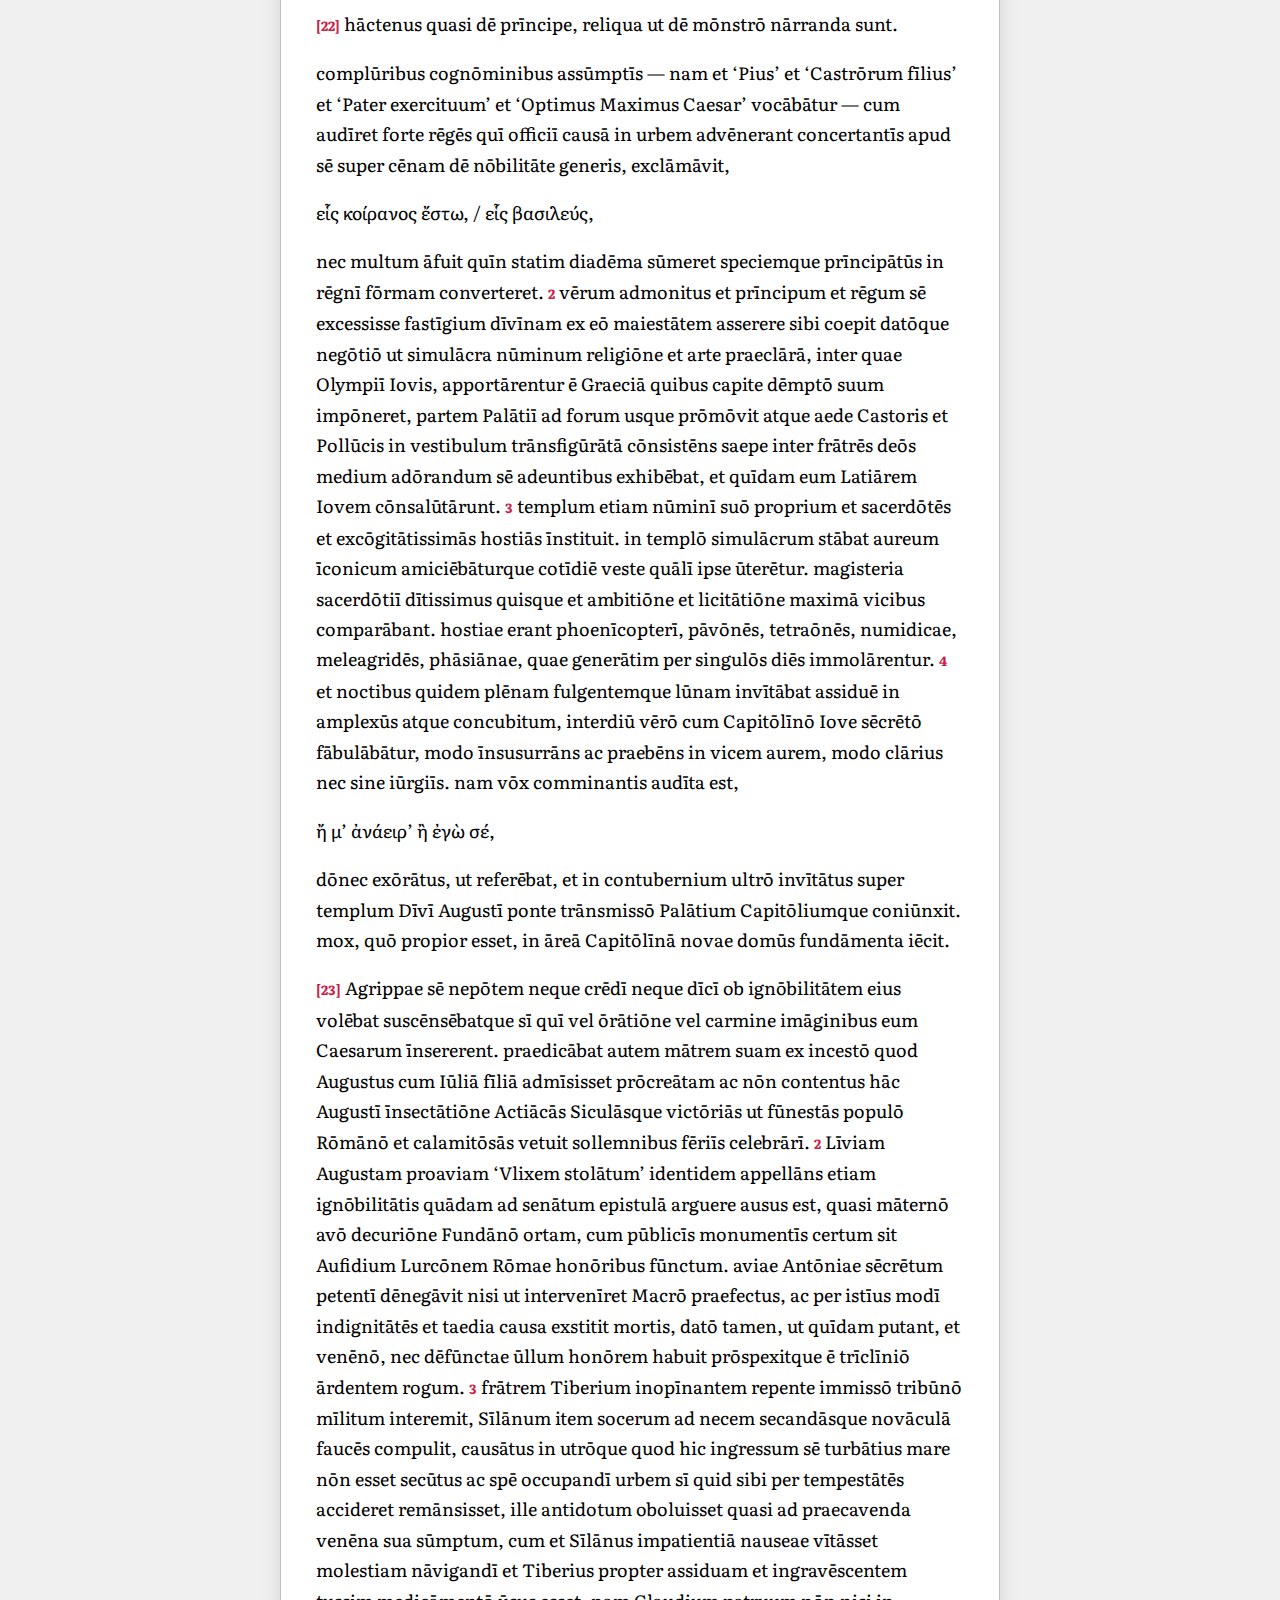
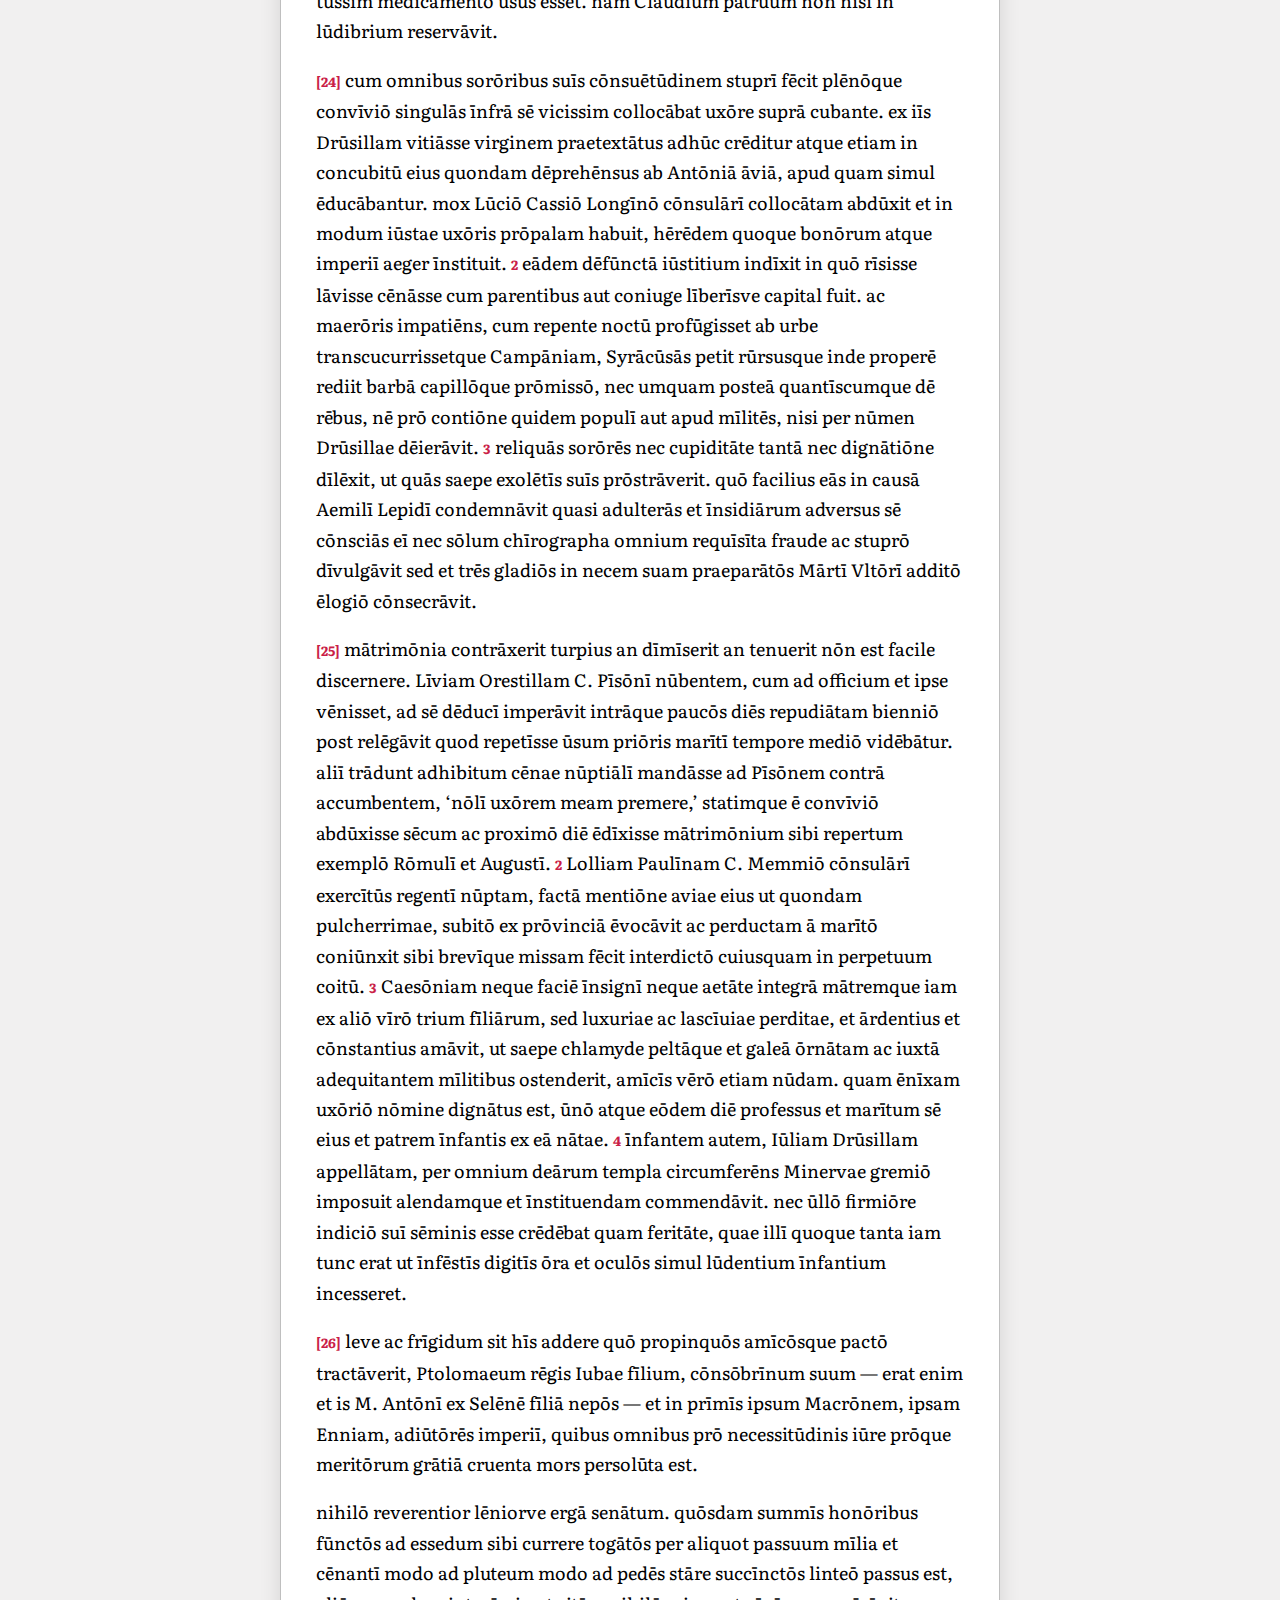
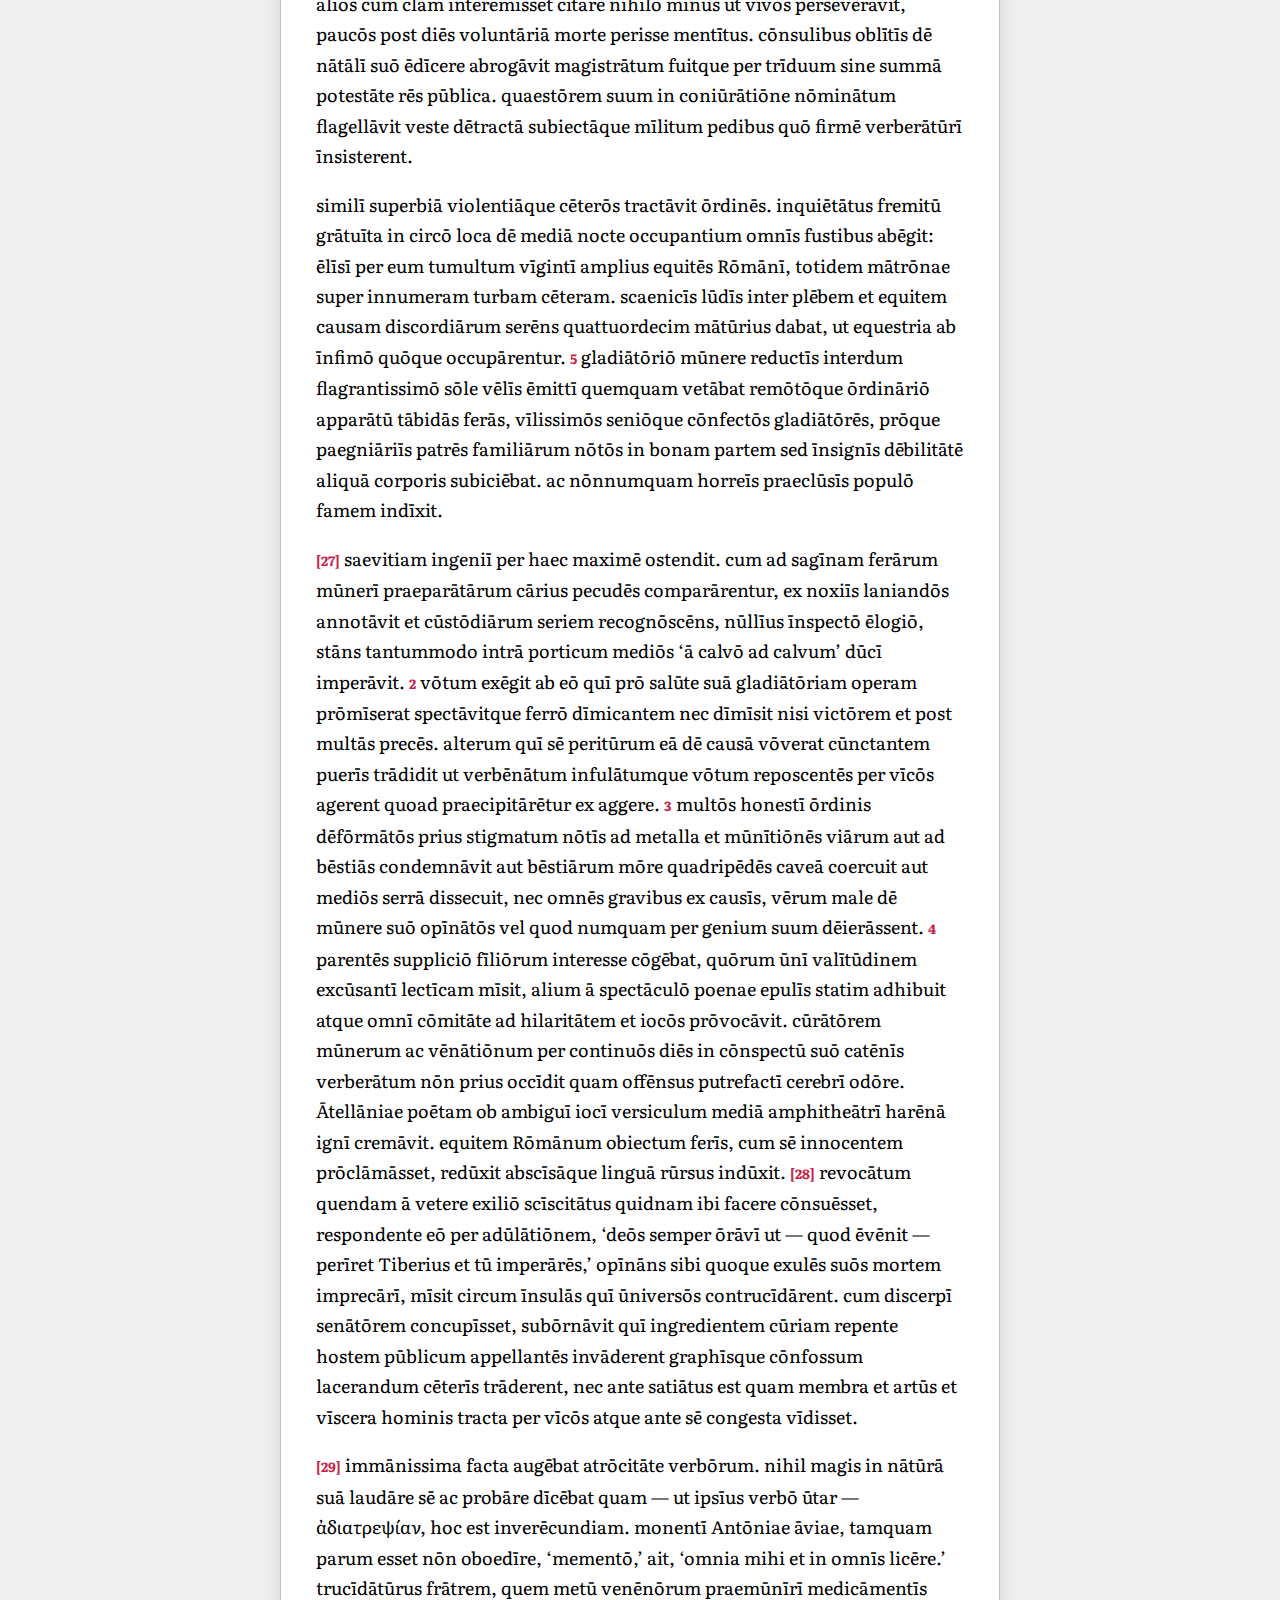
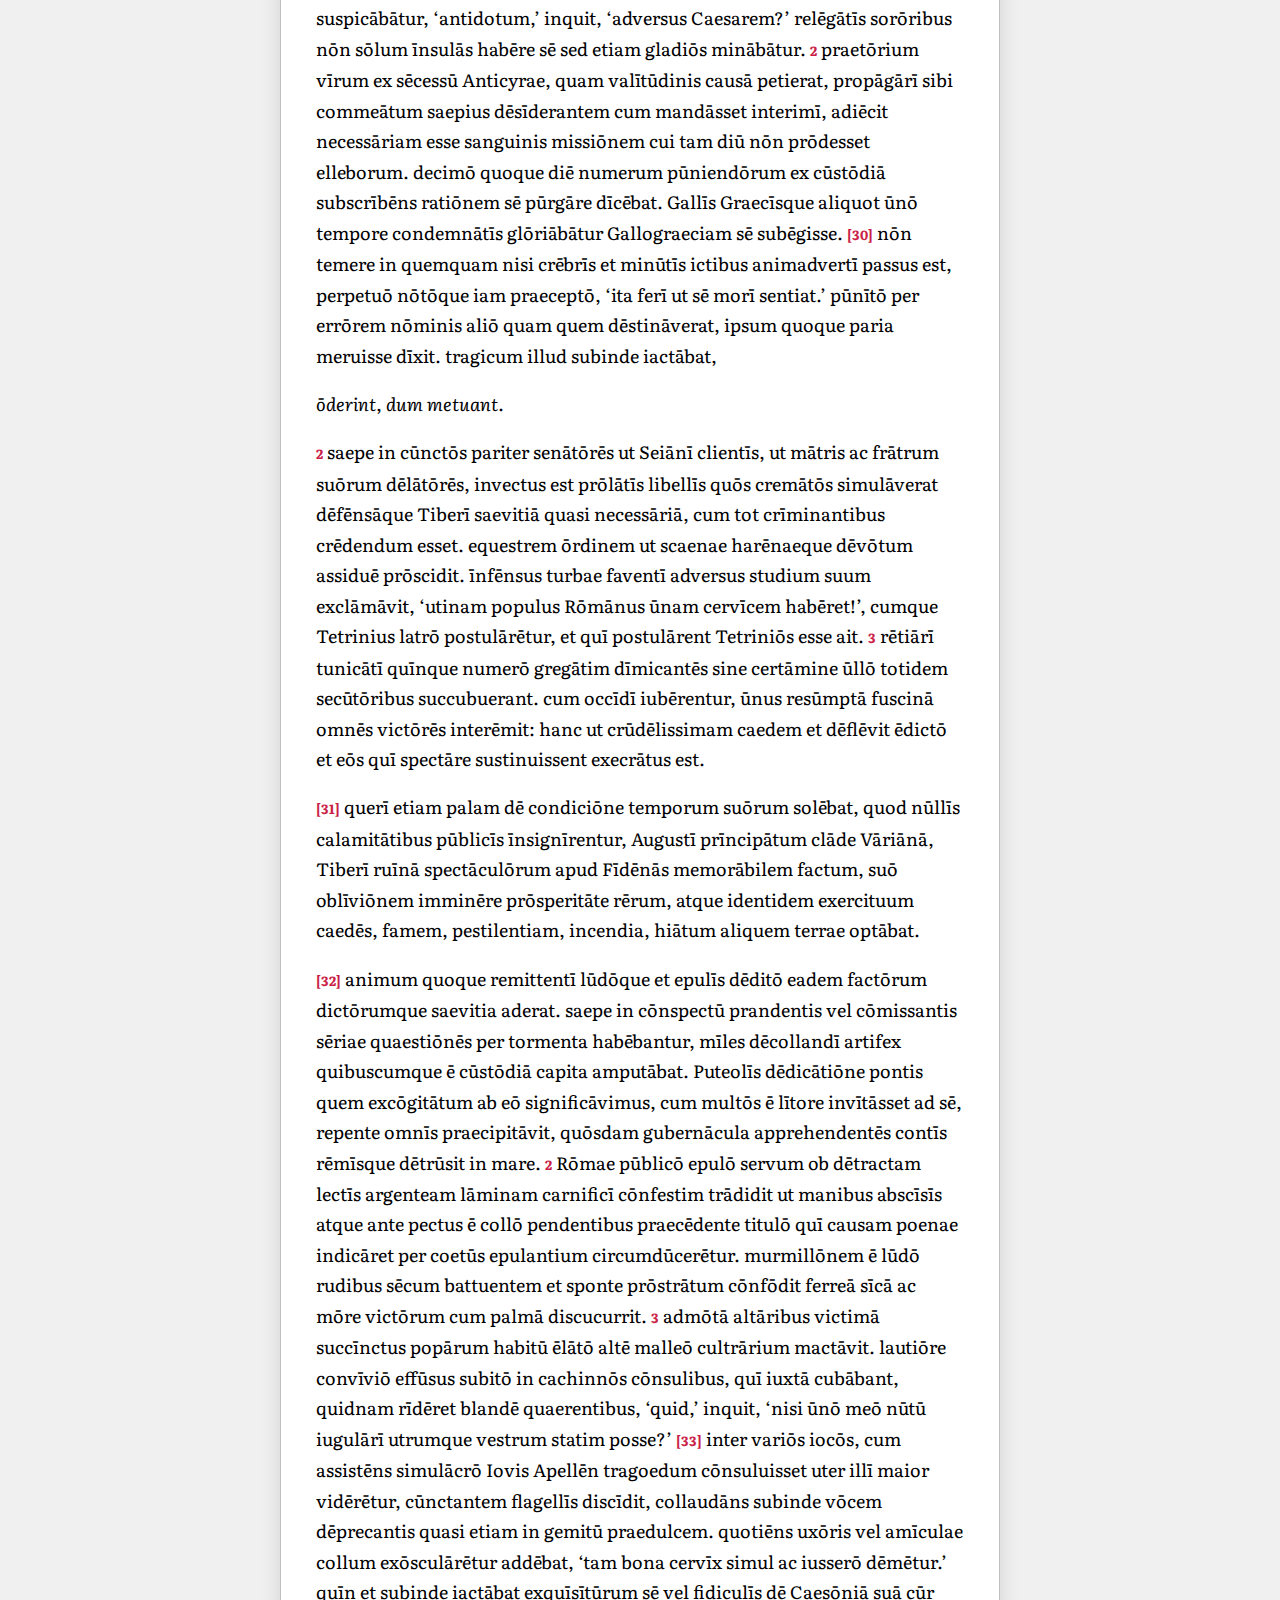
==== commit defea344: "Edits." ====
--- a/working.html
+++ b/working.html
@@ -15,8 +15,10 @@
 
 	<header>
 		<nav>
-			<h1><span class="sc">Suetonius</span>, <em>Caligula</em></h1>
-				<!-- <span style="color:#ffffff;font-size:13px;">Edited R. Childree</span> -->
+			<h1>
+				<span class="sc">Suetonius</span>, <em>Caligula</em>
+				<!-- <span>Edited R. Childree</span> -->
+			</h1>
 
 			<input type="checkbox" class="nav__toggle" id="contents_button">
 			<label for="contents_button">
@@ -102,7 +104,7 @@
 <h3>Germanicus (1–7)</h3>
 <p>
 	<span data-cite="1.1" data-lookup="Germanicus" data-dict="Germānicus –ī m." data-def="Germanicus (name)" data-pos="n-s---mn-">Germānicus</span>,
-	<span data-cite="1.1" data-lookup="Gaius" data-dict="Gaius –ī m." data-def="Gaius (name)">C</span>.
+	<span data-cite="1.1" data-lookup="Gaius" data-dict="Gaius –ī m." data-def="Gaius (name)">Gaī</span>
 	<span data-cite="1.1" data-lookup="Caesar" data-dict="Caesar Caesaris m." data-def="Caesar (name)">Caesaris</span>
 	<span data-cite="1.1" data-lookup="pater" data-dict="pater patris m." data-def="father; (in pl.) Patricians; Senators">pater</span>,
 	<span data-cite="1.1" data-lookup="Drusus" data-dict="Drūsus –ī m." data-def="Drusus">Drūsī</span>
@@ -125,7 +127,7 @@
 	<span data-cite="1.1" data-lookup="is" data-dict="is ea id" data-def="he, she it; that">eam</span>
 	<span data-cite="1.1" data-lookup="consulatus" data-dict="cōnsulātus cōnsulātūs m." data-def="consulship">cōnsulātum</span>
 	<span data-cite="1.1" data-lookup="statim" data-dict="statim" data-def="immediately">statim</span>
-	<span data-cite="1.1" data-lookup="gero" data-dict="gerō gerere gessī gestus" data-def="to bear, manage">gessit</span>
+	<span data-cite="1.1" data-lookup="gero" data-dict="gerō gerere gessī gestus" data-def="to bear, manage">gessit</span>;
 	<span data-cite="1.1" data-lookup="mitto" data-dict="mittō mittere mīsī missus" data-def="to send; release, let go">missusque</span>
 	<span data-cite="1.1" data-lookup="ad" data-dict="ad" data-def="to, up to, towards">ad</span>
 	<span data-cite="1.1" data-lookup="exercitus" data-dict="exercitus exercitūs m." data-def="army">exercitum</span>
@@ -237,7 +239,7 @@
 	<span data-cite="2.1" data-lookup="ministerium" data-dict="ministerium –ī n." data-def="service, ministry">ministeriō</span>
 	<span data-cite="2.1" data-lookup="et" data-dict="et" data-def="and">et</span>
 	<span data-cite="2.1" data-lookup="opera" data-dict="opera –ae f." data-def="work">operā</span>
-	<span data-cite="2.1" data-lookup="Cn" data-dict="Cn. = Gnaeus –ī m." data-def="abbrevation for the praenomen Gnaeus (Cnaeus)">Cn</span>.
+	<span data-cite="2.1" data-lookup="Gnaeus" data-dict="Gnaeus –ī m." data-def="Gnaeus">Gnaeī</span>
 	<span data-cite="2.1" data-lookup="Piso" data-dict="Pīsō –onis m." data-def="Piso">Pīsōnis</span>,
 	<span data-cite="2.1" data-lookup="qui" data-dict="quī quae quod" data-def="who, which">quī</span>
 	<span data-cite="2.1" data-lookup="sub" data-dict="sub" data-def="under">sub</span>
@@ -269,7 +271,7 @@
 	<span data-cite="2.1" data-lookup="nullus" data-dict="nūllus –a –um" data-def="not any, no">nūllō</span>
 	<span data-cite="2.1" data-lookup="adhibeo" data-dict="adhibeō adhibēre adhibuī adhibitus" data-def="to apply">adhibitō</span>
 	<span data-cite="2.1" data-lookup="modus" data-dict="modus –ī m." data-def="measure; manner">modō</span>
-	<span data-cite="2.1" data-lookup="afficio" data-dict="afficiō afficere affēcī affectus" data-def="to affect, visit with">affēcit</span>,
+	<span data-cite="2.1" data-lookup="afficio" data-dict="afficiō afficere affēcī affectus" data-def="to affect, visit with">affēcit</span>.
 	<span data-cite="2.1" data-lookup="propter" data-dict="propter" data-def="because of">propter</span>
 	<span data-cite="2.1" data-lookup="qui" data-dict="quī quae quod" data-def="who, which">quae</span>
 	<span data-cite="2.1" data-lookup="ut" data-dict="ut (utī)" data-def="so that; as, when; that">ut</span>
@@ -298,7 +300,7 @@
 	<span data-cite="3.1" data-lookup="quisquam" data-dict="quisquam quicquam" data-def="someone, anyone">cuiquam</span>
 	<span data-cite="3.1" data-lookup="contingo" data-dict="contingō contingere contigī contāctus" data-def="to touch">contigisse</span>
 	<span data-cite="3.1" data-lookup="satis" data-dict="satis or sat (comp. satius)" data-def="enough">satis</span>
-	<span data-cite="3.1" data-lookup="constat" data-dict="cōnstat" data-def="it is evident">cōnstat</span>,
+	<span data-cite="3.1" data-lookup="constat" data-dict="cōnstat" data-def="it is evident">cōnstat</span>:
 	<span data-cite="3.1" data-lookup="forma" data-dict="fōrma –ae f." data-def="shape; beauty">fōrmam</span>
 	<span data-cite="3.1" data-lookup="et" data-dict="et" data-def="and">et</span>
 	<span data-cite="3.1" data-lookup="fortitudo" data-dict="fortitūdō fortitūdinis f." data-def="bravery">fortitūdinem</span>
@@ -311,7 +313,7 @@
 	<span data-cite="3.1" data-lookup="genus" data-dict="genus generis n." data-def="origin">genere</span>
 	<span data-cite="3.1" data-lookup="praecello" data-dict="prae–cellō –ere — —" data-def="to surpass, excel">praecellēns</span>,
 	<span data-cite="3.1" data-lookup="benevolentia" data-dict="benevolentia –ae f." data-def="goodwill">benivolentiam</span>
-	<span data-cite="3.1" data-lookup="singularis" data-dict="singulāris singulāris singulāre" data-def="single">singulārem</span>
+	<span data-cite="3.1" data-lookup="singularis" data-dict="singulāris singulāris singulāre" data-def="single">singulārem</span>,
 	<span data-cite="3.1" data-lookup="concilio" data-dict="conciliō conciliāre conciliāvī conciliātus" data-def="to advise, reconcile">conciliandaeque</span>
 	<span data-cite="3.1" data-lookup="homo" data-dict="homō hominis m." data-def="human being, man">hominum</span>
 	<span data-cite="3.1" data-lookup="gratia" data-dict="grātia –ae f." data-def="favor, influence, gratitude">grātiae</span>
@@ -334,7 +336,7 @@
 	<span data-cite="3.1" data-lookup="repleo" data-dict="repleō –ēre –plēvī –plētus" data-def="to fill up">replēta</span>
 	<span data-cite="3.1" data-lookup="assiduus" data-dict="assiduus –a –um" data-def="established, steady">assiduā</span>
 	<span data-cite="3.1" data-lookup="equus" data-dict="equus –ī m." data-def="horse">equī</span>
-	<span data-cite="3.1" data-lookup="vectatio" data-dict="vectātiō –ōnis f." data-def="a riding\xa0">vectātiōne</span>
+	<span data-cite="3.1" data-lookup="vectatio" data-dict="vectātiō –ōnis f." data-def="a riding">vectātiōne</span>
 	<span data-cite="3.1" data-lookup="post" data-dict="post" data-def="after (adv. and prep. + acc.)">post</span>
 	<span data-cite="3.1" data-lookup="cibus" data-dict="cibus –ī m." data-def="food">cibum</span>.
 <b>2</b>
@@ -454,7 +456,7 @@
 	<span data-cite="4.1" data-lookup="virtus" data-dict="virtūs virtūtis f." data-def="manliness">virtūtum</span>
 	<span data-cite="4.1" data-lookup="fructus" data-dict="frūctus fructūs m." data-def="fruit, crops">frūctum</span>
 	<span data-cite="4.1" data-lookup="uber" data-dict="ūber ūberis" data-def="fertile, fruitful">ūberrimum</span>
-	<span data-cite="4.1" data-lookup="fero" data-dict="ferō ferre tulī lātus" data-def="to bear, carry, report">tulit</span>,
+	<span data-cite="4.1" data-lookup="fero" data-dict="ferō ferre tulī lātus" data-def="to bear, carry, report">tulit</span>:
 	<span data-cite="4.1" data-lookup="sic" data-dict="sīc" data-def="thus">sīc</span>
 	<span data-cite="4.1" data-lookup="probo" data-dict="probō probāre probāvī probātus" data-def="to approve">probātus</span>
 	<span data-cite="4.1" data-lookup="et" data-dict="et" data-def="and">et</span>
@@ -463,11 +465,11 @@
 	<span data-cite="4.1" data-lookup="suus" data-dict="suus –a –um" data-def="his/her/its own">suīs</span>
 	<span data-cite="4.1" data-lookup="ut" data-dict="ut (utī)" data-def="so that; as, when; that">ut</span>
 	<span data-cite="4.1" data-lookup="Augustus" data-dict="Augustus –ī m." data-def="Augustus">Augustus</span>
-	— <span data-cite="4.1" data-lookup="omitto" data-dict="omittō omittere omīsī omissus" data-def="to let go">omittō</span>
+	(<span data-cite="4.1" data-lookup="omitto" data-dict="omittō omittere omīsī omissus" data-def="to let go">omittō</span>
 	<span data-cite="4.1" data-lookup="enim" data-dict="enim" data-def="in fact, for">enim</span>
 	<span data-cite="4.1" data-lookup="necessitudo" data-dict="necessitūdō necessitūdinis f." data-def="necessity">necessitūdinēs</span>
-	<span data-cite="4.1" data-lookup="reliquus" data-dict="reliquus –a –um" data-def="remaining">reliquās</span>
-	— <span data-cite="4.1" data-lookup="diu" data-dict="diū" data-def="for a long time">diū</span>
+	<span data-cite="4.1" data-lookup="reliquus" data-dict="reliquus –a –um" data-def="remaining">reliquās</span>)
+	<span data-cite="4.1" data-lookup="diu" data-dict="diū" data-def="for a long time">diū</span>
 	<span data-cite="4.1" data-lookup="cunctor" data-dict="cūnctor –ārī –ātus sum" data-def="to delay">cūnctātus</span>
 	<span data-cite="4.1" data-lookup="an" data-dict="an" data-def="or, whether, if">an</span>
 	<span data-cite="4.1" data-lookup="sui" data-dict="— suī sibi sē sē" data-def="himself, herself, itself (reflexive)">sibi</span>
@@ -475,7 +477,7 @@
 	<span data-cite="4.1" data-lookup="destino" data-dict="dēstinō dēstināre dēstināvī dēstinātus" data-def="to determine, intend">dēstināret</span>
 	<span data-cite="4.1" data-lookup="adopto" data-dict="adoptō –āre" data-def="to take by choice, adopt">adoptandum</span>
 	<span data-cite="4.1" data-lookup="Tiberius" data-dict="Tiberius –(i)ī m." data-def="Tiberius">Tiberiō</span>
-	<span data-cite="4.1" data-lookup="do" data-dict="dō dare dedī datus" data-def="to give">dederit</span>,
+	<span data-cite="4.1" data-lookup="do" data-dict="dō dare dedī datus" data-def="to give">dederit</span>;
 	<span data-cite="4.1" data-lookup="sic" data-dict="sīc" data-def="thus">sīc</span>
 	<span data-cite="4.1" data-lookup="vulgus" data-dict="vulgus vulgī n." data-def="common people">vulgō</span>
 	<span data-cite="4.1" data-lookup="favorabilis" data-dict="favōrābilis –e" data-def="favored, in favor">favōrābilis</span>
@@ -487,7 +489,7 @@
 	<span data-cite="4.1" data-lookup="advenio" data-dict="adveniō advenīre advēnī adventus" data-def="to arrive">advenīret</span>
 	<span data-cite="4.1" data-lookup="vel" data-dict="vel" data-def="or">vel</span>
 	<span data-cite="4.1" data-lookup="sicunde" data-dict="sīcunde" data-def="from any source, from any place">sīcunde</span>
-	<span data-cite="4.1" data-lookup="discedo" data-dict="discēdō discēdere discessī discessum" data-def="to go away, depart">discēderet</span>,
+	<span data-cite="4.1" data-lookup="discedo" data-dict="discēdō discēdere discessī discessum" data-def="to go away, depart">discēderet</span>
 	<span data-cite="4.1" data-lookup="prae" data-dict="prae" data-def="before (+ abl.), in the face of, in view of">prae</span>
 	<span data-cite="4.1" data-lookup="turba" data-dict="turba –ae f." data-def="uproar">turbā</span>
 	<span data-cite="4.1" data-lookup="occurro" data-dict="occurrō occurrere occurrī occursus" data-def="to run to meet; come to mind">occurrentium</span>
@@ -569,14 +571,14 @@
 	<span data-cite="5.1" data-lookup="quin" data-dict="quīn" data-def="introduces Relative Clause of Characteristic, Doubting clause, Prevention clause">quīn</span>
 	<span data-cite="5.1" data-lookup="et" data-dict="et" data-def="and">et</span>
 	<span data-cite="5.1" data-lookup="barbarus" data-dict="barbarus –a –um" data-def="foreign, barbarous, savage">barbarōs</span>
-	<span data-cite="5.1" data-lookup="fero" data-dict="ferō ferre tulī lātus" data-def="to bear, carry, report">ferunt</span>
+	<span data-cite="5.1" data-lookup="fero" data-dict="ferō ferre tulī lātus" data-def="to bear, carry, report">ferunt</span>,
 	<span data-cite="5.1" data-lookup="qui" data-dict="quī quae quod" data-def="who, which">quibus</span>
 	<span data-cite="5.1" data-lookup="intestinus" data-dict="intestīnus –a –um" data-def="internal, civil">intestīnum</span>
 	<span data-cite="5.1" data-lookup="qui" data-dict="quī quae quod" data-def="who, which">quibusque</span>
 	<span data-cite="5.1" data-lookup="adversus" data-dict="adversus or adversum + acc." data-def="facing, opposite, against, opposed (to) (adv. and prep. + acc.)">adversus</span>
 	<span data-cite="5.1" data-lookup="nos" data-dict="nōs nostrum/nostrī" data-def="we; us">nōs</span>
 	<span data-cite="5.1" data-lookup="bellum" data-dict="bellum (duellum) bellī n." data-def="war">bellum</span>
-	<span data-cite="5.1" data-lookup="sum" data-dict="sum esse fuī futūrus" data-def="to be">esset</span>
+	<span data-cite="5.1" data-lookup="sum" data-dict="sum esse fuī futūrus" data-def="to be">esset</span>,
 	<span data-cite="5.1" data-lookup="velut" data-dict="velut or velutī" data-def="just as">velut</span>
 	<span data-cite="5.1" data-lookup="in" data-dict="in" data-def="in, on">in</span>
 	<span data-cite="5.1" data-lookup="domesticus" data-dict="domesticus –a –um" data-def="domestic">domesticō</span>
@@ -605,13 +607,13 @@
 	<span data-cite="5.1" data-lookup="venor" data-dict="venōr venārī venātus sum" data-def="to hunt, go hunting">vēnandī</span>
 	<span data-cite="5.1" data-lookup="et" data-dict="et" data-def="and">et</span>
 	<span data-cite="5.1" data-lookup="convictus" data-dict="convīctus –ūs m." data-def="a living together, dinner party">convictū</span>
-	<span data-cite="5.1" data-lookup="megistanes" data-dict="megistānes –um m." data-def="grandees, magnates">megistānum</span>
+	<span data-cite="5.1" data-lookup="megistanes" data-dict="megistānes –um m.pl." data-def="grandees, magnates">megistānum</span>
 	<span data-cite="5.1" data-lookup="abstineo" data-dict="abstineō abstinēre abstinuī abstentus" data-def="to hold back, keep away from">abstinuisse</span>,
 	<span data-cite="5.1" data-lookup="qui" data-dict="quī quae quod" data-def="who, which">quod</span>
 	<span data-cite="5.1" data-lookup="apud" data-dict="apud" data-def="near, in the presence of">apud</span>
 	<span data-cite="5.1" data-lookup="Parthus" data-dict="Parthus –a –um" data-def="Parthian">Parthōs</span>
 	<span data-cite="5.1" data-lookup="iustitium" data-dict="iustitium –(i)ī n." data-def="a cessation of public business as a mark of a calamity">iūstitiī</span>
-	<span data-cite="5.1" data-lookup="instar" data-dict="instar n." data-def="the equivalent, just like, + gen.">īnstar</span>
+	<span data-cite="5.1" data-lookup="instar" data-dict="instar n." data-def="the equivalent, just like (+ gen.)">īnstar</span>
 	<span data-cite="5.1" data-lookup="sum" data-dict="sum esse fuī futūrus" data-def="to be">est</span>.
 </p>
 <p>
@@ -712,10 +714,10 @@
 	<span data-cite="6.2" data-lookup="atrocitas" data-dict="atrōcitās atrōcitātis n." data-def="fierceness">atrōcitās</span>
 	<span data-cite="6.2" data-lookup="insequor" data-dict="īnsequor īnsequī īnsecūtus sum" data-def="to follow after, pursue">īnsequentium</span>
 	<span data-cite="6.2" data-lookup="tempus" data-dict="tempus temporis n." data-def="time">temporum</span>,
-	<span data-cite="6.2" data-lookup="cunctus" data-dict="cūnctus –a –um" data-def="all">cūnctīs</span>
+	<span data-cite="6.2" data-lookup="cunctus" data-dict="cūnctus –a –um" data-def="all">cūnctīs</span> —
 	<span data-cite="6.2" data-lookup="nec" data-dict="nec" data-def="and not">nec</span>
-	<span data-cite="6.2" data-lookup="temere" data-dict="temerē" data-def="rashly">temere</span>
-	<span data-cite="6.2" data-lookup="opinor" data-dict="opīnor opīnārī opīnātus sum" data-def="to suppose, imagine">opīnantibus</span>
+	<span data-cite="6.2" data-lookup="temere" data-dict="temere" data-def="rashly">temere</span>
+	— <span data-cite="6.2" data-lookup="opinor" data-dict="opīnor opīnārī opīnātus sum" data-def="to suppose, imagine">opīnantibus</span>
 	<span data-cite="6.2" data-lookup="reverentia" data-dict="reverentia –ae f." data-def="timidity, respect">reverentiā</span>
 	<span data-cite="6.2" data-lookup="is" data-dict="is ea id" data-def="he, she it; that">eius</span>
 	<span data-cite="6.2" data-lookup="atque" data-dict="atque or ac" data-def="and, also">ac</span>
@@ -733,7 +735,7 @@
 	<span data-cite="7.1" data-lookup="in" data-dict="in" data-def="in, on">in</span>
 	<span data-cite="7.1" data-lookup="matrimonium" data-dict="mātrimōnium –(i)ī n." data-def="marriage">mātrimōniō</span>
 	<span data-cite="7.1" data-lookup="Agrippina" data-dict="Agrippina –ae f." data-def="Agrippina">Agrippīnam</span>,
-	<span data-cite="7.1" data-lookup="M" data-dict="Marcus –ī m." data-def="abbreviation for praenomen Marcus">M</span>.
+	<span data-cite="7.1" data-lookup="Marcus" data-dict="Marcus –ī m." data-def="Marcus">Marcō</span>
 	<span data-cite="7.1" data-lookup="Agrippa" data-dict="Agrippa –ae m." data-def="Agrippa">Agrippae</span>
 	<span data-cite="7.1" data-lookup="et" data-dict="et" data-def="and">et</span>
 	<span data-cite="7.1" data-lookup="Iulia" data-dict="Iūlia –ae f." data-def="Julia">Iūliae</span>
@@ -768,10 +770,10 @@
 	<span data-cite="7.1" data-lookup="in" data-dict="in" data-def="in, on">in</span>
 	<span data-cite="7.1" data-lookup="cubiculum" data-dict="cubiculum –ī n." data-def="bedroom">cubiculō</span>
 	<span data-cite="7.1" data-lookup="suus" data-dict="suus –a –um" data-def="his/her/its own">suō</span>
-	<span data-cite="7.1" data-lookup="pono" data-dict="pōnō pōnere posuī positus" data-def="to place">positam</span>,
+	<span data-cite="7.1" data-lookup="pono" data-dict="pōnō pōnere posuī positus" data-def="to place">positam</span>
 	<span data-cite="7.1" data-lookup="quotiens" data-dict="quotiēns or quotiēs" data-def="how many times; whenever">quotiēnsque</span>
-	<span data-cite="7.1" data-lookup="introeo" data-dict="introeō introīre introiī introitum" data-def="to enter">introīret</span>,
-	<span data-cite="7.1" data-lookup="exosculor" data-dict="exosculor –ārī –ātus" data-def="to kiss fondly">exōsculābātur</span>,
+	<span data-cite="7.1" data-lookup="introeo" data-dict="introeō introīre introiī introitum" data-def="to enter">introīret</span>
+	<span data-cite="7.1" data-lookup="exosculor" data-dict="exosculor –ārī –ātus" data-def="to kiss fondly">exōsculābātur</span>.
 	<span data-cite="7.1" data-lookup="ceterus" data-dict="cēterus –a –um; often pl. cēterī –ae –a" data-def="the other; the rest">cēterī</span>
 	<span data-cite="7.1" data-lookup="superstes" data-dict="superstes –itis" data-def="surviving, remaining alive after death">superstitēs</span>
 	<span data-cite="7.1" data-lookup="pater" data-dict="pater patris m." data-def="father; (in pl.) Patricians; Senators">patrī</span>
@@ -791,7 +793,7 @@
 	<span data-cite="7.1" data-lookup="et" data-dict="et" data-def="and">et</span>
 	<span data-cite="7.1" data-lookup="Drusus" data-dict="Drūsus –ī m." data-def="Drusus">Drūsus</span>
 	<span data-cite="7.1" data-lookup="et" data-dict="et" data-def="and">et</span>
-	<span data-cite="7.1" data-lookup="C" data-dict="Gaius –ī m." data-def="abbreviation for the praenomen Gaius (Caius)">C</span>.
+	<span data-cite="7.1" data-lookup="Gaius" data-dict="Gaius –ī m." data-def="Gaius">Gaius</span>
 	<span data-cite="7.1" data-lookup="Caesar" data-dict="Caesar Caesaris m." data-def="Caesar (name)">Caesar</span>.
 	<span data-cite="7.1" data-lookup="Nero" data-dict="Nerō –ōnis m." data-def="Nero">Nerōnem</span>
 	<span data-cite="7.1" data-lookup="et" data-dict="et" data-def="and">et</span>
@@ -806,7 +808,7 @@
 <h3>Birth and Youth of Caligula (8–12)</h3>
 <p>
 <b id="8">[8]</b>
-	<span data-cite="8.1" data-lookup="C" data-dict="Gaius –ī m." data-def="abbreviation for the praenomen Gaius (Caius)">C</span>.
+	<span data-cite="8.1" data-lookup="Gaius" data-dict="Gaius –ī m." data-def="Gaius">Gaius</span>
 	<span data-cite="8.1" data-lookup="Caesar" data-dict="Caesar Caesaris m." data-def="Caesar (name)">Caesar</span>
 	<span data-cite="8.1" data-lookup="nascor" data-dict="nāscor nāscī nātus sum" data-def="to be born, come into being">nātus</span>
 	<span data-cite="8.1" data-lookup="sum" data-dict="sum esse fuī futūrus" data-def="to be">est</span>
@@ -816,7 +818,7 @@
 	<span data-cite="8.1" data-lookup="pater" data-dict="pater patris m." data-def="father; (in pl.) Patricians; Senators">patre</span>
 	<span data-cite="8.1" data-lookup="suus" data-dict="suus –a –um" data-def="his/her/its own">suō</span>
 	<span data-cite="8.1" data-lookup="et" data-dict="et" data-def="and">et</span>
-	<span data-cite="8.1" data-lookup="C" data-dict="Gaius –ī m." data-def="abbreviation for the praenomen Gaius (Caius)">C</span>.
+	<span data-cite="8.1" data-lookup="Gaius" data-dict="Gaius –ī m." data-def="Gaius">Gaius</span>
 	<span data-cite="8.1" data-lookup="Fonteius" data-dict="Fonteius –ī m." data-def="Fonteius (name)">Fontēiō</span>
 	<span data-cite="8.1" data-lookup="Capito" data-dict="Capitō –ōnis m." data-def="Capito (name)">Capitōne</span>
 	<span data-cite="8.1" data-lookup="coss" data-dict="coss." data-def="abbreviation of consulēs, consulibus etc.">cōnsulibus</span>
@@ -827,7 +829,7 @@
 	<span data-cite="8.1" data-lookup="diversitas" data-dict="dīversitās –ātis f." data-def="difference, variety">dīversitās</span>
 	<span data-cite="8.1" data-lookup="trado" data-dict="trādō trādere trādidī trāditus" data-def="to hand over; report">trādentium</span>
 	<span data-cite="8.1" data-lookup="facio" data-dict="faciō facere fēcī factus" data-def="to do, make">facit</span>.
-	<span data-cite="8.1" data-lookup="Cn" data-dict="Cn. = Gnaeus –ī m." data-def="abbrevation for the praenomen Gnaeus (Cnaeus)">Cn</span>.
+	<span data-cite="8.1" data-lookup="Gnaeus" data-dict="Gnaeus –ī m." data-def="Gnaeus">Gnaeus</span>
 	<span data-cite="8.1" data-lookup="Lentulus" data-dict="Lentulus –ī m." data-def="Lentulus">Lentulus</span>
 	<span data-cite="8.1" data-lookup="Gaetulicus" data-dict="Gaetūlicus –ī m." data-def="Gaetulicus (name)">Gaetūlicus</span>
 	<span data-cite="8.1" data-lookup="Tibur" data-dict="Tībur –uris n." data-def="Tibur (town)">Tīburī</span>
@@ -1100,7 +1102,7 @@
 	<span data-cite="8.5" data-lookup="qui" data-dict="quī quae quod" data-def="who, which">igitur</span>
 	<span data-cite="8.5" data-lookup="solus" data-dict="sōlus –a –um" data-def="alone, only">quae</span>
 	<span data-cite="8.5" data-lookup="auctor" data-dict="auctor auctōris m." data-def="founder">sōla</span>
-	<span data-cite="8.5" data-lookup="resto" data-dict="restō restāre restitī" data-def="to resist">auctōritās</span>@
+	<span data-cite="8.5" data-lookup="resto" data-dict="restō restāre restitī" data-def="to resist">auctōritās</span>
 	<span data-cite="8.5" data-lookup="et" data-dict="et" data-def="and">restat</span>
 	<span data-cite="8.5" data-lookup="publicus" data-dict="pūblicus –a –um" data-def="public">et</span>
 	<span data-cite="8.5" data-lookup="instrumentum" data-dict="instrūmentum –ī n." data-def="tool, furniture">pūblicī</span>
@@ -1140,7 +1142,7 @@
 	<span data-cite="9.1" data-lookup="iocus" data-dict="iocus –ī m." data-def="joke">castrēnsī</span>
 	<span data-cite="9.1" data-lookup="traho" data-dict="trahō trahere trāxī tractus" data-def="to drag">iocō</span>
 	<span data-cite="9.1" data-lookup="quia" data-dict="quia" data-def="because">trāxit</span>,
-	<span data-cite="9.1" data-lookup="manipularius" data-dict="manipulārius –a –um" data-def="of\xa0or\xa0belonging to a maniple\xa0or\xa0to a common soldier">quia</span>
+	<span data-cite="9.1" data-lookup="manipularius" data-dict="manipulārius –a –um" data-def="of or belonging to a maniple or to a common soldier">quia</span>
 	<span data-cite="9.1" data-lookup="habitus" data-dict="habitus habitūs m." data-def="condition, appearance, style of dress">manipulāriō</span>
 	<span data-cite="9.1" data-lookup="inter" data-dict="inter" data-def="between, among; during">habitū</span>
 	<span data-cite="9.1" data-lookup="miles" data-dict="mīles mīlitis m." data-def="soldier">inter</span>
@@ -1436,7 +1438,7 @@
 	<span data-cite="12.1" data-lookup="aula" data-dict="aula –ae (–āī) f." data-def="forecourt, palace">subsidiīs</span>
 	<span data-cite="12.1" data-lookup="Sēiānus" data-dict="Sēiānus –ī m." data-def="Sejanus (name)">aulā</span>
 	<span data-cite="12.1" data-lookup="$" data-dict="$" data-def="$">Seiānō</span><span data-cite="12.1" data-lookup="que" data-dict="–que" data-def="and">que</span>
-	<span data-cite="12.1" data-lookup="suspicio" data-dict="suspīciō suspiciōnis f." data-def="mistrust">tunc</span>@
+	<span data-cite="12.1" data-lookup="suspicio" data-dict="suspīciō suspiciōnis f." data-def="mistrust">tunc</span>
 	<span data-cite="12.1" data-lookup="mox" data-dict="mox" data-def="soon; then">suspectō</span>
 	<span data-cite="12.1" data-lookup="et" data-dict="et" data-def="and">mox</span>
 	<span data-cite="12.1" data-lookup="opprimo" data-dict="opprimō opprimere oppressī oppressus" data-def="to press on">et</span>
@@ -1456,7 +1458,7 @@
 	<span data-cite="12.2" data-lookup="partus" data-dict="partus partūs m." data-def="birth, offspring">ex</span>
 	<span data-cite="12.2" data-lookup="Ennia" data-dict="Ennia –ae f." data-def="Ennia (a female name)">partū</span>
 	<span data-cite="12.2" data-lookup="Naevia" data-dict="Naevia –ae f." data-def="Naevia (name)">Enniam</span>,
-	<span data-cite="12.2" data-lookup="Macro" data-dict="Macrō –ōnis m./n." data-def="Macro (name)">Naevī</span>@
+	<span data-cite="12.2" data-lookup="Macro" data-dict="Macrō –ōnis m./n." data-def="Macro (name)">Naevī</span>
 	<span data-cite="12.2" data-lookup="uxor" data-dict="uxor uxōris f." data-def="wife">Macrōnis</span>
 	<span data-cite="12.2" data-lookup="qui" data-dict="quī quae quod" data-def="who, which">uxōrem</span>
 	<span data-cite="12.2" data-lookup="tum" data-dict="tum or tunc" data-def="then, at that time">quī</span>
@@ -1565,7 +1567,7 @@
 	<span data-cite="12.3" data-lookup="Tiberius" data-dict="Tiberius –(i)ī m." data-def="Tiberius">cubiculum</span>
 	<span data-cite="12.3" data-lookup="dormio" data-dict="dormiō dormīre dormīvī dormītum" data-def="to sleep">Tiberī</span>
 	<span data-cite="12.3" data-lookup="et" data-dict="et" data-def="and">dormientis</span>
-	<span data-cite="12.3" data-lookup="misericordia" data-dict="misericordia –ae f." data-def="pity, mercy">sed</span>@
+	<span data-cite="12.3" data-lookup="misericordia" data-dict="misericordia –ae f." data-def="pity, mercy">et</span>
 	<span data-cite="12.3" data-lookup="corripio" data-dict="corripiō corripere corripuī correptum" data-def="to seize, plunder; rebuke">misericordiā</span>
 	<span data-cite="12.3" data-lookup="abicio" data-dict="abiciō abicere abiēcī abiectum" data-def="to throw down/away">correptum</span>
 	<span data-cite="12.3" data-lookup="ferrum" data-dict="ferrum ferrī n." data-def="iron">abiectō</span>
@@ -1942,7 +1944,7 @@
 	<span data-cite="15.3" data-lookup="omnis" data-dict="omnis omne" data-def="every; all">ut</span>
 	<span data-cite="15.3" data-lookup="sacramentum" data-dict="sacrāmentum –ī n." data-def="military oath of allegiance; money pledged in a civil lawsuit">omnibus</span>
 	<span data-cite="15.3" data-lookup="adicio" data-dict="adiciō adicere adiēcī adiectus" data-def="to throw to">sacrāmentīs</span>
-	<span data-cite="15.3" data-lookup="neque" data-dict="neque" data-def="and not">adicerētur</span>@,
+	<span data-cite="15.3" data-lookup="neque" data-dict="neque" data-def="and not">adicerētur</span>,
 	‘<span data-cite="15.3" data-lookup="ego" data-dict="egō meī mihi mē mē" data-def="I, me">neque</span>
 	<span data-cite="15.3" data-lookup="liberi" data-dict="līberī līberōrum m. pl." data-def="children">mē</span>
 	<span data-cite="15.3" data-lookup="meus" data-dict="meus –a –um" data-def="my, mine">līberōsque</span>
@@ -2503,13 +2505,13 @@
 	<span data-cite="19.1" data-lookup="spectaculum" data-dict="spectāculum spectāculī n." data-def="spectacle; (pl.) the seats for the audience">genus</span>
 	<span data-cite="19.1" data-lookup="excogito" data-dict="excōgitō –āre –āvī –ātus" data-def="to devise">spectāculī</span>
 	<span data-cite="19.1" data-lookup="nam" data-dict="nam" data-def="for">excōgitāvit</span>.
-	<span data-cite="19.1" data-lookup="Baiae" data-dict="Bāiae (Biae or Baae) –ārum f." data-def="Baiae">nam</span>
-	<span data-cite="19.1" data-lookup="medius" data-dict="medius –a –um" data-def="middle, in the middle, in half">Bāiārum</span>
+	<span data-cite="19.1" data-lookup="Baiae" data-dict="Baiae –ārum f." data-def="Baiae">nam</span>
+	<span data-cite="19.1" data-lookup="medius" data-dict="medius –a –um" data-def="middle, in the middle, in half">Baiārum</span>
 	<span data-cite="19.1" data-lookup="intervallum" data-dict="intervāllum –ī n." data-def="the space between two stakes; an interval">medium</span>
 	<span data-cite="19.1" data-lookup="ad" data-dict="ad" data-def="to, up to, towards">intervāllum</span>
-	<span data-cite="19.1" data-lookup="Puteolanus" data-dict="Puteolānus –a –um" data-def="of or belonging to Puteoli, Puteolan">et</span>
-	<span data-cite="19.1" data-lookup="moles" data-dict="mōlēs mōlis f." data-def="large/shapeless mass; rock">Puteolānae</span>
-	<span data-cite="19.1" data-lookup="tres" data-dict="trēs tria" data-def="3">mōlis</span>@,
+	<span data-cite="19.1" data-lookup="Puteolanus" data-dict="Puteolānus –a –um" data-def="of or belonging to Puteoli, Puteolan">ad</span>
+	<span data-cite="19.1" data-lookup="moles" data-dict="mōlēs mōlis f." data-def="large/shapeless mass; rock">Puteolānās</span>
+	<span data-cite="19.1" data-lookup="tres" data-dict="trēs tria" data-def="3">mōlēs</span>,
 	<span data-cite="19.1" data-lookup="milia" data-dict="mīlia mīlium n." data-def="thousands">trium</span>
 	<span data-cite="19.1" data-lookup="et" data-dict="et" data-def="and">mīlium</span>
 	<span data-cite="19.1" data-lookup="sescenti" data-dict="sescentī –ae –a; sescentēsimus –a –um" data-def="600; 600th">et</span>
@@ -2643,7 +2645,7 @@
 	<span data-cite="19.3" data-lookup="impero" data-dict="imperō imperāre imperāvī imperātus" data-def="to command, control">Gaium</span>
 	<span data-cite="19.3" data-lookup="quam" data-dict="quam" data-def="than; as, how">imperātūrum</span>
 	<span data-cite="19.3" data-lookup="per" data-dict="per" data-def="through">quam</span>
-	<span data-cite="19.3" data-lookup="Baianus" data-dict="Bāiānus (Baius) –a –um" data-def="of Baiae (resort town on the Bay of Naples)">per</span>
+	<span data-cite="19.3" data-lookup="Baianus" data-dict="Baiānus (Baius) –a –um" data-def="of Baiae (resort town on the Bay of Naples)">per</span>
 	<span data-cite="19.3" data-lookup="sinus" data-dict="sinus sinūs m." data-def="fold, pocket, chest">Baiānum</span>
 	<span data-cite="19.3" data-lookup="equus" data-dict="equus –ī m." data-def="horse">sinum</span>
 	<span data-cite="19.3" data-lookup="discurro" data-dict="discurrō –ere –cucurrī –or currī –cursus" data-def="to run apart; to ride in different directions">equīs</span>
@@ -3565,7 +3567,7 @@
 	<span data-cite="25.3" data-lookup="nudus" data-dict="nūdus –a –um" data-def="nude, bare">etiam</span>
 	<span data-cite="25.3" data-lookup="quam" data-dict="quam" data-def="than; as, how">nūdam</span>.
 	<span data-cite="25.3" data-lookup="enitor" data-dict="ēnītor ēnītī ēnīsus/ēnīxus sum" data-def="to struggle, strive, give birth to">quam</span>
-	<span data-cite="25.3" data-lookup="uxorius" data-dict="uxōrius –a –um" data-def="pertaining to a wife; subservient to a wife">ēnīxam</span>@
+	<span data-cite="25.3" data-lookup="uxorius" data-dict="uxōrius –a –um" data-def="pertaining to a wife; subservient to a wife">ēnīxam</span>
 	<span data-cite="25.3" data-lookup="nomen" data-dict="nōmen nōminis n." data-def="name">uxōriō</span>
 	<span data-cite="25.3" data-lookup="dignor" data-dict="dīgnor –ārī –ātus sum" data-def="to deem worthy of (+ acc. and abl.)">nōmine</span>
 	<span data-cite="25.3" data-lookup="sum" data-dict="sum esse fuī futūrus" data-def="to be">dignātus</span>
@@ -3612,7 +3614,7 @@
 	<span data-cite="25.4" data-lookup="credo" data-dict="crēdō crēdere crēdidī crēditus" data-def="to trust, believe">esse</span>
 	<span data-cite="25.4" data-lookup="quam" data-dict="quam" data-def="than; as, how">crēdēbat</span>
 	<span data-cite="25.4" data-lookup="feritas" data-dict="feritās –ātis f." data-def="fierceness">quam</span>
-	<span data-cite="25.4" data-lookup="qui" data-dict="quī quae quod" data-def="who, which">feritāte</span>@,
+	<span data-cite="25.4" data-lookup="qui" data-dict="quī quae quod" data-def="who, which">feritāte</span>,
 	<span data-cite="25.4" data-lookup="ille" data-dict="ille illa illud" data-def="that">quae</span>
 	<span data-cite="25.4" data-lookup="quoque" data-dict="quoque" data-def="also">illī</span>
 	<span data-cite="25.4" data-lookup="tantus" data-dict="tantus –a –um" data-def="so much">quoque</span>
@@ -3730,7 +3732,7 @@
 	<span data-cite="26.2" data-lookup="mors" data-dict="mors mortis f." data-def="death">voluntāriā</span>
 	<span data-cite="26.2" data-lookup="pereo" data-dict="pereō perīre periī peritūs" data-def="to perish">morte</span>
 	<span data-cite="26.2" data-lookup="mentior" data-dict="mentior mentīrī mentītus" data-def="to lie">perisse</span>
-	<span data-cite="26.2" data-lookup="consul" data-dict="cōnsul cōnsulis m." data-def="consul">ēmentītus</span>@.
+	<span data-cite="26.2" data-lookup="consul" data-dict="cōnsul cōnsulis m." data-def="consul">mentītus</span>.
 
 	<span data-cite="26.3" data-lookup="obliviscor" data-dict="oblīvīscor oblīvīscī oblītus sum" data-def="to forget">cōnsulibus</span>
 	<span data-cite="26.3" data-lookup="de" data-dict="dē" data-def="down from, about, concerning">oblītīs</span>
@@ -3806,14 +3808,14 @@
 	<span data-cite="26.4" data-lookup="causa" data-dict="causa –ae f." data-def="cause, reason, lawsuit">equitem</span>
 	<span data-cite="26.4" data-lookup="discordia" data-dict="discordia –ae f." data-def="disagreement, dissention">causam</span>
 	<span data-cite="26.4" data-lookup="sero" data-dict="serō serere sēvī satum" data-def="to plant">discordiārum</span>
-	<span data-cite="26.4" data-lookup="decima" data-dict="decima or decuma –ae f." data-def="tax on landowners, tithe, tickets">serēns</span>
-	<span data-cite="26.4" data-lookup="maturus" data-dict="mātūrus –a –um" data-def="mature">quattuordecim</span>@
+	<span data-cite="26.4" data-lookup="quattuordecim" data-dict="quattuordecim" data-def="tax on landowners, tithe, tickets">serēns</span>
+	<span data-cite="26.4" data-lookup="maturus" data-dict="mātūrus –a –um" data-def="mature">quattuordecim</span>
 	<span data-cite="26.4" data-lookup="do" data-dict="dō dare dedī datus" data-def="to give">mātūrius</span>
 	<span data-cite="26.4" data-lookup="ut" data-dict="ut (utī)" data-def="so that; as, when; that">dabat</span>,
 	<span data-cite="26.4" data-lookup="equester" data-dict="equester –tris –tre" data-def="pertaining to a horseman">ut</span>
 	<span data-cite="26.4" data-lookup="ab" data-dict="ā ab abs" data-def="from, by">equestria</span>
 	<span data-cite="26.4" data-lookup="infimus" data-dict="īnfimus –a –um" data-def="lowest">ab</span>
-	<span data-cite="26.4" data-lookup="$" data-dict="$" data-def="$">īnfimō</span>
+	<span data-cite="26.4" data-lookup="quisque" data-dict="$" data-def="$">īnfimō</span>
 	<span data-cite="26.4" data-lookup="occupo" data-dict="occupō occupāre occupāvī occupātus" data-def="to seize; anticipate">quō</span><span data-cite="26.4" data-lookup="que" data-dict="–que" data-def="and">que</span>
 	<span data-cite="26.4" data-lookup="gladiatorius" data-dict="gladiātōrius (gladiātōricius) –a –um" data-def="gladiatorial">occupārentur</span>.
 <b>5</b>
@@ -3887,10 +3889,10 @@
 	<span data-cite="27.1" data-lookup="elogium" data-dict="ēlogium –ī n." data-def="an utterance, short saying, maxim, funeral inscription">īnspectō</span>
 	<span data-cite="27.1" data-lookup="sto" data-dict="stō stāre stetī statum" data-def="to stand">ēlogiō</span>,
 	<span data-cite="27.1" data-lookup="tantummodo" data-dict="tantummodo" data-def="only">stāns</span>
-	<span data-cite="27.1" data-lookup="$" data-dict="$" data-def="$">tantummodo</span>
+	<span data-cite="27.1" data-lookup="intra" data-dict="$" data-def="$">tantummodo</span>
 	<span data-cite="27.1" data-lookup="porticus" data-dict="porticus porticus f." data-def="covered walk, colonnade, portico">intrā</span>
 	<span data-cite="27.1" data-lookup="medius" data-dict="medius –a –um" data-def="middle, in the middle, in half">porticum</span>
-	<span data-cite="27.1" data-lookup="ab" data-dict="ā ab abs" data-def="from, by">mediōs</span>@
+	<span data-cite="27.1" data-lookup="ab" data-dict="ā ab abs" data-def="from, by">mediōs</span>
 	‘<span data-cite="27.1" data-lookup="calvus" data-dict="calvus –a –um" data-def="bald, hairless">ā</span>
 	<span data-cite="27.1" data-lookup="ad" data-dict="ad" data-def="to, up to, towards">calvō</span>
 	<span data-cite="27.1" data-lookup="calvus" data-dict="calvus –a –um" data-def="bald, hairless">ad</span>
@@ -3931,7 +3933,7 @@
 	<span data-cite="27.2" data-lookup="puer" data-dict="puer puerī m." data-def="boy, slave">cūnctantem</span>
 	<span data-cite="27.2" data-lookup="trado" data-dict="trādō trādere trādidī trāditus" data-def="to hand over; report">puerīs</span>
 	<span data-cite="27.2" data-lookup="$" data-dict="$" data-def="$">trādidit</span>
-	<span data-cite="27.2" data-lookup="verbenatus" data-dict="verbēnātus –a –um" data-def="crowned with a wreath of sacred boughs">ut</span>@
+	<span data-cite="27.2" data-lookup="verbenatus" data-dict="verbēnātus –a –um" data-def="crowned with a wreath of sacred boughs">ut</span>
 	<span data-cite="27.2" data-lookup="infulatus" data-dict="īnfulātus –a –um" data-def="adorned with the infula (a bandage worn by priests)">verbēnātum</span>
 	<span data-cite="27.2" data-lookup="votum" data-dict="vōtum vōtī n." data-def="vow">infulātumque</span>
 	<span data-cite="27.2" data-lookup="reposco" data-dict="reposcō reposcere" data-def="to ask again">vōtum</span>
@@ -4658,7 +4660,7 @@
 	<span data-cite="34.1" data-lookup="saevitia" data-dict="saevitia –ae f." data-def="ferocity">saevitiā</span><span data-cite="34.1" data-lookup="que" data-dict="–que" data-def="and">que</span>
 	<span data-cite="34.1" data-lookup="paene" data-dict="paene" data-def="almost">paene</span>
 	<span data-cite="34.1" data-lookup="adversus" data-dict="adversus or adversum + acc." data-def="facing, opposite, against, opposed (to) (adv. and prep. + acc.)">adversus</span>
-	<span data-cite="34.1" data-lookup="omnis" data-dict="omnis omne" data-def="every; all">omne</span>@
+	<span data-cite="34.1" data-lookup="omnis" data-dict="omnis omne" data-def="every; all">omne</span>
 	<span data-cite="34.1" data-lookup="omnis" data-dict="omnis omne" data-def="every; all">omnis</span>
 	<span data-cite="34.1" data-lookup="aevum" data-dict="aevum aevī n." data-def="eternity; lifetime, age">aevī</span>
 	<span data-cite="34.1" data-lookup="homo" data-dict="homō hominis m." data-def="human being, man">hominum</span>
@@ -5284,7 +5286,7 @@
 	<span data-cite="38.1" data-lookup="deflo" data-dict="dēflō –āre" data-def="blow away; brush aside">dēflābat</span>.
 <b>2</b>
 	<span data-cite="38.2" data-lookup="arguo" data-dict="arguō arguere arguī argūtus" data-def="to declare; accuse">arguēbat</span>
-	<span data-cite="38.2" data-lookup="$" data-dict="$" data-def="$">ut</span>@
+	<span data-cite="38.2" data-lookup="ut" data-dict="$" data-def="$">ut</span>
 	<span data-cite="38.2" data-lookup="perperam" data-dict="perperam" data-def="wrongly">perperam</span>
 	<span data-cite="38.2" data-lookup="edo" data-dict="ēdō ēdere ēdidī ēditus" data-def="to emit, bring forth">ēditōs</span>
 	<span data-cite="38.2" data-lookup="census" data-dict="census –ūs m." data-def="census, wealth">cēnsūs</span>
@@ -5369,7 +5371,7 @@
 	<span data-cite="38.3" data-lookup="qui" data-dict="quī quae quod" data-def="who, which">quem</span>
 	<span data-cite="38.3" data-lookup="conficio" data-dict="cōnficiō cōnficere cōnfēcī cōnfectus" data-def="to complete; destroy">cōnficiendum</span>
 	<span data-cite="38.3" data-lookup="considero" data-dict="cōnsīderō cōnsīderāre cōnsīderāvī cōnsīderātus" data-def="to consider">cōnsīderet</span>
-	<span data-cite="38.3" data-lookup="$" data-dict="$" data-def="$">et</span>@
+	<span data-cite="38.3" data-lookup="et" data-dict="et" data-def="$">et</span>
 	<span data-cite="38.3" data-lookup="conficio" data-dict="cōnficiō cōnficere cōnfēcī cōnfectus" data-def="to complete; destroy">cōnfectō</span>
 	<span data-cite="38.3" data-lookup="demum" data-dict="dēmum" data-def="finally">dēmum</span>
 	<span data-cite="38.3" data-lookup="excito" data-dict="excitō excitāre excitāvī excitātus" data-def="to stir up, arouse, put into motion">excitābātur</span>.
@@ -5728,7 +5730,7 @@
 	<span data-cite="41.1" data-lookup="in" data-dict="in" data-def="in, on">in</span>
 	<span data-cite="41.1" data-lookup="Palatium" data-dict="Palātium –ī n." data-def="the Palatine hill">Palātiō</span>
 	<span data-cite="41.1" data-lookup="constituo" data-dict="cōnstituō cōnstituere cōnstituī cōnstitūtus" data-def="to establish; decide">cōnstituit</span>,
-	<span data-cite="41.1" data-lookup="distinguo" data-dict="distinguō distinguere distīnxī distīnctum" data-def="to separate, divide">distīnctīsque</span>@
+	<span data-cite="41.1" data-lookup="distinguo" data-dict="distinguō distinguere distīnxī distīnctum" data-def="to separate, divide">distīnctīsque</span>
 	<span data-cite="41.1" data-lookup="et" data-dict="et" data-def="and">et</span>
 	<span data-cite="41.1" data-lookup="instruo" data-dict="īnstruō īnstruere īnstrūxī īnstrūctus" data-def="to build upon; furnish; arrange">īnstrūctīs</span>
 	<span data-cite="41.1" data-lookup="pro" data-dict="prō" data-def="on behalf of, for, instead of, in accordance with (+ abl.)">prō</span>
@@ -5959,8 +5961,7 @@
 	<span data-cite="43.1" data-lookup="adeo" data-dict="adeō" data-def="so, to such a point, to such an extent">interdum</span>
 	<span data-cite="43.1" data-lookup="segniter" data-dict="sēgniter" data-def="sluggishly">adeō</span>
 	<span data-cite="43.1" data-lookup="delicatus" data-dict="dēlicātus –a –um" data-def="self-indulgent; pampered; difficult to please; dainty">sēgniter</span>
-	<span data-cite="43.1" data-lookup="et" data-dict="et" data-def="and">et</span>
-	<span data-cite="43.1" data-lookup="octaphoron" data-dict="octaphoron (octophoros) –ī n." data-def="a litter with eight bearers">dēlicātē</span>@
+	<span data-cite="43.1" data-lookup="octaphoron" data-dict="octaphoron (octophoros) –ī n." data-def="a litter with eight bearers">dēlicātē</span><span data-cite="43.1" data-lookup="que" data-dict="–que" data-def="and">que</span>
 	<span data-cite="43.1" data-lookup="veho" data-dict="vehō vehere vēxī vectus" data-def="to carry">ut</span>
 	<span data-cite="43.1" data-lookup="atque" data-dict="atque or ac" data-def="and, also">octaphorō</span>
 	<span data-cite="43.1" data-lookup="ab" data-dict="ā ab abs" data-def="from, by">veherētur</span>
@@ -6464,7 +6465,8 @@
 	<span data-cite="48.2" data-lookup="confestim" data-dict="cōnfestim" data-def="immediately">profūgit</span>
 	<span data-cite="48.2" data-lookup="urbs" data-dict="urbs urbis f." data-def="city">contiōnem</span>
 	<span data-cite="48.2" data-lookup="peto" data-dict="petō petere petiī/petīvī petītus" data-def="to seek, go towards">cōnfestimque</span>
-	<span data-cite="48.2" data-lookup="deflecto" data-dict="dēflectō –ere –flexī –flexus" data-def="to turn aside">urbem</span>@
+	<span data-cite="48.2" data-lookup="deflecto" data-dict="dēflectō –ere –flexī –flexus" data-def="to turn aside">urbem</span>
+	<span data-cite="48.2" data-lookup="amens" data-dict="āmēns (āmentis)" data-def="$">āmēns</span>
 	<span data-cite="48.2" data-lookup="omnis" data-dict="omnis omne" data-def="every; all">petit</span>,
 	<span data-cite="48.2" data-lookup="acerbitas" data-dict="acerbitās –ātis f." data-def="bitterness, harshness, sourness">dēflexā</span>
 	<span data-cite="48.2" data-lookup="in" data-dict="in" data-def="in, on">omnī</span>
@@ -6673,7 +6675,7 @@
 	<span data-cite="50.1" data-lookup="latus" data-dict="lātus –a –um" data-def="broad, wide">fronte</span>
 	<span data-cite="50.1" data-lookup="et" data-dict="et" data-def="and">lātā</span>
 	<span data-cite="50.1" data-lookup="torvus" data-dict="torvus –a –um" data-def="stern; wild">et</span>
-	<span data-cite="50.1" data-lookup="capillus" data-dict="capillus –ī m." data-def="hair">toruā</span>,
+	<span data-cite="50.1" data-lookup="capillus" data-dict="capillus –ī m." data-def="hair">torvā</span>,
 	<span data-cite="50.1" data-lookup="rarus" data-dict="rārus –a –um" data-def="loose, thin">capillō</span>
 	<span data-cite="50.1" data-lookup="at" data-dict="at or ast" data-def="but">rārō</span>
 	<span data-cite="50.1" data-lookup="circa" data-dict="circā" data-def="around (adv. and prep. + acc.)">at</span>
@@ -6708,7 +6710,7 @@
 	<span data-cite="50.1" data-lookup="etiam" data-dict="etiam" data-def="also">taetrum</span>
 	<span data-cite="50.1" data-lookup="ex" data-dict="ē ex" data-def="out of, from">etiam</span>
 	<span data-cite="50.1" data-lookup="industria" data-dict="industria –ae f." data-def="diligence">ex</span>
-	<span data-cite="50.1" data-lookup="effero" data-dict="efferō –āre" data-def="to brutalize">industriā</span>
+	<span data-cite="50.1" data-lookup="effero" data-dict="efferō –āre" data-def="to make wild">industriā</span>
 	<span data-cite="50.1" data-lookup="compono" data-dict="compōnō compōnere composuī compōsitus" data-def="to build, arrange, bury, calm down">efferābat</span>
 	<span data-cite="50.1" data-lookup="ad" data-dict="ad" data-def="to, up to, towards">compōnēns</span>
 	<span data-cite="50.1" data-lookup="speculum" data-dict="speculum –ī n." data-def="mirror">ad</span>
@@ -6736,7 +6738,7 @@
 	<span data-cite="50.2" data-lookup="patior" data-dict="patior patī passus sum" data-def="to permit, endure">ita</span>
 	<span data-cite="50.2" data-lookup="labor" data-dict="labor labōris m." data-def="work">patiēns</span>
 	<span data-cite="50.2" data-lookup="sum" data-dict="sum esse fuī futūrus" data-def="to be">labōrum</span>
-	<span data-cite="50.2" data-lookup="ut" data-dict="ut (utī)" data-def="so that; as, when; that">erat</span>,
+	<span data-cite="50.2" data-lookup="ut" data-dict="ut (utī)" data-def="so that; as, when; that">erat</span>
 	<span data-cite="50.2" data-lookup="tamen" data-dict="tamen" data-def="nevertheless, however">ut</span>
 	<span data-cite="50.2" data-lookup="nonnumquam" data-dict="nōnnumquam" data-def="sometimes">tamen</span>
 	<span data-cite="50.2" data-lookup="subitus" data-dict="subitus –a –um" data-def="having come up suddenly; unexpected">nōnnumquam</span>
@@ -6770,21 +6772,21 @@
 	<span data-cite="50.2" data-lookup="amatorius" data-dict="amātōrius –a –um" data-def="of lovers; inducing love">uxōre</span>
 	<span data-cite="50.2" data-lookup="quidem" data-dict="quidem" data-def="moreover">amātōriō</span>
 	<span data-cite="50.2" data-lookup="medicamentum" data-dict="medicāmentum –ī n." data-def="drug, remedy">quidem</span>
-	<span data-cite="50.2" data-lookup="sed" data-dict="sed" data-def="but">medicāmentō</span>
+	<span data-cite="50.2" data-lookup="sed" data-dict="sed" data-def="but">medicāmentō</span>,
 	<span data-cite="50.2" data-lookup="qui" data-dict="quī quae quod" data-def="who, which">sed</span>
 	<span data-cite="50.2" data-lookup="in" data-dict="in" data-def="in, on">quod</span>
 	<span data-cite="50.2" data-lookup="furor" data-dict="furor furōris m." data-def="madness">in</span>
 	<span data-cite="50.2" data-lookup="verto" data-dict="vertō vertere vertī versus" data-def="to turn">furōrem</span>
 	<span data-cite="50.2" data-lookup="incito" data-dict="incitō incitāre incitāvī incitātus" data-def="to urge on, torment">verterit</span>.
 <b>3</b>
-	<span data-cite="50.3" data-lookup="insomnium" data-dict="īnsomnium –(i)ī n." data-def="sleeplessness (usually plural); a dream">incitābātur</span>
-	<span data-cite="50.3" data-lookup="maxime" data-dict="maximē" data-def="most greatly">īnsomniā</span>@
+	<span data-cite="50.3" data-lookup="insomnia" data-dict="īnsomnia –ae f." data-def=$">incitābātur</span>
+	<span data-cite="50.3" data-lookup="maxime" data-dict="maximē" data-def="most greatly">īnsomniā</span>
 	<span data-cite="50.3" data-lookup="neque" data-dict="neque" data-def="and not">maximē</span>,
 	<span data-cite="50.3" data-lookup="enim" data-dict="enim" data-def="in fact, for">neque</span>
 	<span data-cite="50.3" data-lookup="plus" data-dict="plūs plūris n.; plūrimum" data-def="more, most">enim</span>
 	<span data-cite="50.3" data-lookup="quam" data-dict="quam" data-def="than; as, how">plūs</span>
 	<span data-cite="50.3" data-lookup="tres" data-dict="trēs tria" data-def="3">quam</span>
-	<span data-cite="50.3" data-lookup="nocturnus" data-dict="nocturnus –a –um" data-def="nocturnal">tribūs</span>
+	<span data-cite="50.3" data-lookup="nocturnus" data-dict="nocturnus –a –um" data-def="nocturnal">tribus</span>
 	<span data-cite="50.3" data-lookup="hora" data-dict="hōra –ae f." data-def="hour">nocturnīs</span>
 	<span data-cite="50.3" data-lookup="quiesco" data-dict="quiēscō quiēscere quiēvī quiētus" data-def="to sleep, keep quiet">hōrīs</span>
 	<span data-cite="50.3" data-lookup="atque" data-dict="atque or ac" data-def="and, also">quiēscēbat</span>
@@ -6843,7 +6845,7 @@
 	<span data-cite="51.1" data-lookup="diversus" data-dict="dīversus –a –um (or dīvorsus)" data-def="different, diverse">dīversissima</span>
 	<span data-cite="51.1" data-lookup="in" data-dict="in" data-def="in, on">in</span>
 	<span data-cite="51.1" data-lookup="idem" data-dict="īdem eadem idem" data-def="same">eōdem</span>
-	<span data-cite="51.1" data-lookup="vitium" data-dict="vitium viti(ī) n." data-def="fault, crime">vitia</span>,
+	<span data-cite="51.1" data-lookup="vitium" data-dict="vitium viti(ī) n." data-def="fault, crime">vitia</span>:
 	<span data-cite="51.1" data-lookup="summus" data-dict="summus –a –um" data-def="highest">summam</span>
 	<span data-cite="51.1" data-lookup="confidentia" data-dict="confīdentia –ae f." data-def="assurance; audacity; confidence">cōnfīdentiam</span>
 	<span data-cite="51.1" data-lookup="et" data-dict="et" data-def="and">et</span>
@@ -6855,7 +6857,7 @@
 	<span data-cite="51.1" data-lookup="deus" data-dict="deus –ī m." data-def="god">deōs</span>
 	<span data-cite="51.1" data-lookup="tanto" data-dict="tantō" data-def="by so much">tantō</span>
 	<span data-cite="51.1" data-lookup="opus" data-dict="opus operis n." data-def="work; need">opere</span>
-	<span data-cite="51.1" data-lookup="contemno" data-dict="contemnō contemnere contempsī contemptus" data-def="to despise, scorn">contemneret</span>,
+	<span data-cite="51.1" data-lookup="contemno" data-dict="contemnō contemnere contempsī contemptus" data-def="to despise, scorn">contemneret</span>
 	<span data-cite="51.1" data-lookup="ad" data-dict="ad" data-def="to, up to, towards">ad</span>
 	<span data-cite="51.1" data-lookup="minimus" data-dict="minimus –a –um" data-def="least, smallest">minima</span>
 	<span data-cite="51.1" data-lookup="tonitrus" data-dict="tonitrus –ūs m. or tonitruum –ī n." data-def="thunder">tonitrua</span>
@@ -6864,9 +6866,9 @@
 	<span data-cite="51.1" data-lookup="coeo" data-dict="coeō coīre coīvō/coiī coitus" data-def="to come together">cōnīvēre</span>,
 	<span data-cite="51.1" data-lookup="caput" data-dict="caput capitis n." data-def="head; one’s life; capital punishment">caput</span>
 	<span data-cite="51.1" data-lookup="obvolvo" data-dict="obvolvō obvolvere obvoluī obvolūtum" data-def="to cover completely">obvolvere</span>,
+	<span data-cite="51.1" data-lookup="vero" data-dict="vērō" data-def="certainly">vērō</span>
 	<span data-cite="51.1" data-lookup="$" data-dict="$" data-def="$">ad</span>
-	<span data-cite="51.1" data-lookup="vero" data-dict="vērō" data-def="certainly">maiōra</span>
-	<span data-cite="51.1" data-lookup="maior" data-dict="maior māius" data-def="bigger">vērō</span>@
+	<span data-cite="51.1" data-lookup="maior" data-dict="maior māius" data-def="bigger">maiōra</span>
 	<span data-cite="51.1" data-lookup="proripio" data-dict="prōripiō –ere –ripuī –reptus" data-def="to snatch forth, rush forth">prōripere</span>
 	<span data-cite="51.1" data-lookup="sui" data-dict="— suī sibi sē sē" data-def="himself, herself, itself (reflexive)">sē</span>
 	<span data-cite="51.1" data-lookup="ex" data-dict="ē ex" data-def="out of, from">ē</span>
@@ -7010,7 +7012,7 @@
 	<span data-cite="52.1" data-lookup="ne" data-dict="nē" data-def="not; in order that…not; that…not; that">nē</span>
 	<span data-cite="52.1" data-lookup="virilis" data-dict="virīlis virīle" data-def="manly">virīlī</span>
 	<span data-cite="52.1" data-lookup="quidem" data-dict="quidem" data-def="moreover">quidem</span>
-	<span data-cite="52.1" data-lookup="atque" data-dict="atque or ac" data-def="and, also">aut</span>@
+	<span data-cite="52.1" data-lookup="ac" data-dict="ac" data-def="and, also">ac</span>
 	<span data-cite="52.1" data-lookup="denique" data-dict="dēnique" data-def="finally">dēnique</span>
 	<span data-cite="52.1" data-lookup="humanus" data-dict="hūmānus –a –um" data-def="human">hūmānō</span>
 	<span data-cite="52.1" data-lookup="semper" data-dict="semper" data-def="always">semper</span>
@@ -7021,7 +7023,7 @@
 	<span data-cite="52.1" data-lookup="gemmo" data-dict="gemmō gemmāre" data-def="to put forth buds, bud, gem">gemmātāsque</span>
 	<span data-cite="52.1" data-lookup="induo" data-dict="induō induere induī indūtus" data-def="to put on, clothe">indūtus</span>
 	<span data-cite="52.1" data-lookup="paenula" data-dict="paenula –ae f." data-def="a hooded cloak">paenulās</span>,
-	<span data-cite="52.1" data-lookup="manuleatus" data-dict="manuleātus –a –um" data-def="wearing a long-sleeved tunic">manuleātus</span>
+	<span data-cite="52.1" data-lookup="manuleatus" data-dict="manuleātus –a –um" data-def="wearing a long-sleeved tunic">manuleātus</span>,
 	<span data-cite="52.1" data-lookup="et" data-dict="et" data-def="and">et</span>
 	<span data-cite="52.1" data-lookup="armillatus" data-dict="armillātus –a –um" data-def="wearing bracelets">armillātus</span>
 	<span data-cite="52.1" data-lookup="in" data-dict="in" data-def="in, on">in</span>
@@ -7053,7 +7055,9 @@
 	<span data-cite="52.1" data-lookup="aut" data-dict="aut; aut…aut" data-def="or, either...or">aut</span>
 	<span data-cite="52.1" data-lookup="fuscina" data-dict="fuscina –ae f." data-def="trident">fuscinam</span>
 	<span data-cite="52.1" data-lookup="aut" data-dict="aut; aut…aut" data-def="or, either...or">aut</span>
-	<span data-cite="52.1" data-lookup="caduceus" data-dict="cādūceus –ī m." data-def="herald’s staff, herald’s staff">cādūceum</span>@
+	<span data-cite="52.1" data-lookup="caduceus" data-dict="cādūceus –ī m." data-def="herald’s staff, herald’s staff">cādūceum</span>
+	<span data-cite="52.1" data-lookup="deus" data-dict="$" data-def="$">deōrum</span>
+	<span data-cite="52.1" data-lookup="insigne" data-dict="$" data-def="$">īnsignia</span>,
 	<span data-cite="52.1" data-lookup="atque" data-dict="atque or ac" data-def="and, also">atque</span>
 	<span data-cite="52.1" data-lookup="etiam" data-dict="etiam" data-def="also">etiam</span>
 	<span data-cite="52.1" data-lookup="Venus" data-dict="Venus –eris f." data-def="Venus (goddess)">Veneris</span>
@@ -7092,7 +7096,7 @@
 	<span data-cite="53.1" data-lookup="facundus" data-dict="fācundus –a –um" data-def="eloquent">fācundus</span>
 	<span data-cite="53.1" data-lookup="et" data-dict="et" data-def="and">et</span>
 	<span data-cite="53.1" data-lookup="promptus" data-dict="prōmptus –a –um" data-def="brought forward; fluent">prōmptus</span>,
-	<span data-cite="53.1" data-lookup="utique" data-dict="utīque" data-def="certainly">utique</span>
+	<span data-cite="53.1" data-lookup="utique" data-dict="utique" data-def="certainly">utique</span>
 	<span data-cite="53.1" data-lookup="si" data-dict="sī" data-def="if">sī</span>
 	<span data-cite="53.1" data-lookup="peroro" data-dict="perōrō perōrāre" data-def="to harangue at length">perōrandum</span>
 	<span data-cite="53.1" data-lookup="in" data-dict="in" data-def="in, on">in</span>
@@ -7162,10 +7166,10 @@
 	<span data-cite="53.2" data-lookup="accusatio" data-dict="accūsātiō accūsātiōnis f." data-def="accusation">accūsātiōnēs</span>
 	<span data-cite="53.2" data-lookup="defensio" data-dict="dēfēnsiō dēfēnsiōnis f." data-def="warding off, defense">dēfēnsiōnēsque</span>
 	<span data-cite="53.2" data-lookup="meditor" data-dict="meditor meditārī meditātus sum" data-def="to think, rehearse">meditārī</span>
-	<span data-cite="53.2" data-lookup="atque" data-dict="atque or ac" data-def="and, also">ac</span>,
+	<span data-cite="53.2" data-lookup="atque" data-dict="atque or ac" data-def="and, also">ac</span>
 	<span data-cite="53.2" data-lookup="prout" data-dict="prout" data-def="proportionately as, just as">prout</span>
 	<span data-cite="53.2" data-lookup="stilus" data-dict="stilus stilus –ī m." data-def="a pointed instrument">stilus</span>
-	<span data-cite="53.2" data-lookup="cedo" data-dict="cēdō cēdere cessī cessum" data-def="to yield">cesserat</span>,
+	<span data-cite="53.2" data-lookup="cedo" data-dict="cēdō cēdere cessī cessum" data-def="to yield">cesserat</span>
 	<span data-cite="53.2" data-lookup="vel" data-dict="vel" data-def="or">vel</span>
 	<span data-cite="53.2" data-lookup="onero" data-dict="onerō onerāre onerāvī onerātus" data-def="to load, burden">onerāre</span>
 	<span data-cite="53.2" data-lookup="sententia" data-dict="sententia –ae f." data-def="opinion">sententiā</span>
@@ -7219,8 +7223,7 @@
 	<span data-cite="54.1" data-lookup="quidem" data-dict="quidem" data-def="moreover">quidem</span>
 	<span data-cite="54.1" data-lookup="spectaculum" data-dict="spectāculum spectāculī n." data-def="spectacle; (pl.) the seats for the audience">spectāculīs</span>
 	<span data-cite="54.1" data-lookup="tempero" data-dict="temperō temperāre temperāvī temperātus" data-def="to moderate">temperāret</span>
-	<span data-cite="54.1" data-lookup="quominus" data-dict="quōminus or quō minus" data-def="by which the less">quō</span>
-	<span data-cite="54.1" data-lookup="$" data-dict="$" data-def="$">minus</span>
+	<span data-cite="54.1" data-lookup="quominus" data-dict="quōminus or quō minus" data-def="by which the less">quōminus</span>
 	<span data-cite="54.1" data-lookup="et" data-dict="et" data-def="and">et</span>
 	<span data-cite="54.1" data-lookup="tragoedus" data-dict="tragoedus –ī m." data-def="a tragic actor, tragedian">tragoedō</span>
 	<span data-cite="54.1" data-lookup="pronuntio" data-dict="prōnūntiō prōnuntiāre prōnuntiāvī prōnuntiātus" data-def="to pronounce, speak">prōnūntiantī</span>
@@ -7316,10 +7319,9 @@
 	<span data-cite="55.1" data-lookup="etiam" data-dict="etiam" data-def="also">etiam</span>
 	<span data-cite="55.1" data-lookup="inter" data-dict="inter" data-def="between, among; during">inter</span>
 	<span data-cite="55.1" data-lookup="spectaculum" data-dict="spectāculum spectāculī n." data-def="spectacle; (pl.) the seats for the audience">spectācula</span>
-	<span data-cite="55.1" data-lookup="osculor" data-dict="ōsculor ōsculārī" data-def="to kiss">ōsculābātur</span>,
+	<span data-cite="55.1" data-lookup="osculor" data-dict="ōsculor ōsculārī" data-def="to kiss">ōsculābātur</span>
 	<span data-cite="55.1" data-lookup="atque" data-dict="atque or ac" data-def="and, also">ac</span>
-	<span data-cite="55.1" data-lookup="si" data-dict="sī" data-def="if">sī</span>
-	<span data-cite="55.1" data-lookup="qui" data-dict="quī quae quod" data-def="who, which">quī</span>
+	<span data-cite="55.1" data-lookup="siquis" data-dict="sīquis" data-def="$">sīquī</span>
 	<span data-cite="55.1" data-lookup="salto" data-dict="saltō saltāre" data-def="to dance">saltante</span>
 	<span data-cite="55.1" data-lookup="is" data-dict="is ea id" data-def="he, she it; that">eō</span>
 	<span data-cite="55.1" data-lookup="vel" data-dict="vel" data-def="or">vel</span>
@@ -7350,7 +7352,7 @@
 	<span data-cite="55.1" data-lookup="suus" data-dict="suus –a –um" data-def="his/her/its own">suōs</span>,
 	<span data-cite="55.1" data-lookup="qui" data-dict="quī quae quod" data-def="who, which">quōrum</span>
 	<span data-cite="55.1" data-lookup="exemplum" data-dict="exemplum exemplī n." data-def="sample, example">exemplum</span>
-	<span data-cite="55.1" data-lookup="sum" data-dict="sum esse fuī futūrus" data-def="to be">erat</span>,
+	<span data-cite="55.1" data-lookup="sum" data-dict="sum esse fuī futūrus" data-def="to be">erat</span>
 	‘<span data-cite="55.1" data-lookup="is" data-dict="is ea id" data-def="he, she it; that">eī</span>
 	<span data-cite="55.1" data-lookup="qui" data-dict="quī quae quod" data-def="who, which">quem</span>
 	<span data-cite="55.1" data-lookup="istoc" data-dict="istōc" data-def="thither, that way, yonder:">istōc</span>
@@ -7369,7 +7371,7 @@
 	<span data-cite="55.2" data-lookup="corpus" data-dict="corpus corporis n." data-def="body">corporis</span>
 	<span data-cite="55.2" data-lookup="custos" data-dict="custōs custōdis m." data-def="guardian">cūstōdibus</span>
 	<span data-cite="55.2" data-lookup="praepono" data-dict="praepōnō praepōnere praeposuī praepositus" data-def="to place before, put in charge of">praeposuit</span>.
-	<span data-cite="55.2" data-lookup="mirmillo" data-dict="mirmillō (murmillō) –ōnis m." data-def="a kind of gladiator">murmillonum</span>
+	<span data-cite="55.2" data-lookup="murmillo" data-dict="murmillō –ōnis m." data-def="a kind of gladiator">murmillonum</span>
 	<span data-cite="55.2" data-lookup="armatura" data-dict="armātūra –ae f." data-def="armor, equipment">armātūrās</span>
 	<span data-cite="55.2" data-lookup="recido" data-dict="recīdō –ere –cīdī –cīsus" data-def="to cut away; reduce">recīdit</span>.
 	<span data-cite="55.2" data-lookup="columbus" data-dict="columbus –ī m." data-def="Columbus (name)">Columbō</span>
@@ -7380,7 +7382,7 @@
 	<span data-cite="55.2" data-lookup="venenum" data-dict="venēnum venēnī n." data-def="poison">venēnum</span>
 	<span data-cite="55.2" data-lookup="in" data-dict="in" data-def="in, on">in</span>
 	<span data-cite="55.2" data-lookup="plaga" data-dict="plāga –ae f." data-def="a blow, wound, lashing">plāgam</span>
-	<span data-cite="55.2" data-lookup="addo" data-dict="addō addere addidī additus" data-def="to give to">indidit</span>@,
+	<span data-cite="55.2" data-lookup="indo" data-dict="$" data-def="$">indidit</span>,
 	<span data-cite="55.2" data-lookup="qui" data-dict="quī quae quod" data-def="who, which">quod</span>
 	<span data-cite="55.2" data-lookup="ex" data-dict="ē ex" data-def="out of, from">ex</span>
 	<span data-cite="55.2" data-lookup="is" data-dict="is ea id" data-def="he, she it; that">eō</span>
@@ -7410,7 +7412,7 @@
 	<span data-cite="55.2" data-lookup="et" data-dict="et" data-def="and">et</span>
 	<span data-cite="55.2" data-lookup="maneo" data-dict="maneō manēre mānsī mānsus" data-def="to remain">manēret</span>,
 	<span data-cite="55.2" data-lookup="agitator" data-dict="agitātor –ōris m." data-def="one who drives; a charioteer">agitātōrī</span>
-	<span data-cite="55.2" data-lookup="Eutychus" data-dict="Eutychus –(i)ī m." data-def="Eutychus (name)">Eutycho</span>
+	<span data-cite="55.2" data-lookup="Eutychus" data-dict="Eutychus –(i)ī m." data-def="Eutychus (name)">Eutychō</span>
 	<span data-cite="55.2" data-lookup="comissatio" data-dict="cōmissātiō –ōnis f." data-def="revelry, rioting">cōmissātiōne</span>
 	<span data-cite="55.2" data-lookup="quidam" data-dict="quīdam quaedam quiddam" data-def="a certain person/thing">quādam</span>
 	<span data-cite="55.2" data-lookup="in" data-dict="in" data-def="in, on">in</span>
@@ -7419,7 +7421,7 @@
 	<span data-cite="55.2" data-lookup="sestertium" data-dict="sestertiūm gen. pl; rarely sestertiōrum or sestertiūm nummūm" data-def="a sesterce, a small silver coin,">sēstertium</span>
 	<span data-cite="55.2" data-lookup="confero" data-dict="cōnferō cōnferre cōntulī cōllātus" data-def="to collect, transfer, move">contulit</span>.
 <b>3</b>
-	<span data-cite="55.3" data-lookup="Incitatus" data-dict="Incitātus –ī m." data-def="fast-moving, the name of Caligula\’s horse">Incitātō</span>
+	<span data-cite="55.3" data-lookup="Incitatus" data-dict="Incitātus –ī m." data-def="fast-moving, the name of Caligula’s horse">Incitātō</span>
 	<span data-cite="55.3" data-lookup="equus" data-dict="equus –ī m." data-def="horse">equō</span>,
 	<span data-cite="55.3" data-lookup="qui" data-dict="quī quae quod" data-def="who, which">cuius</span>
 	<span data-cite="55.3" data-lookup="causa" data-dict="causa –ae f." data-def="cause, reason, lawsuit">causā</span>
@@ -7499,7 +7501,7 @@
 	<span data-cite="56.1" data-lookup="potens" data-dict="potēns" data-def="powerful">potentissimōrum</span>
 	<span data-cite="56.1" data-lookup="libertus" data-dict="lībertus –ī m." data-def="freedman">lībertōrum</span>
 	<span data-cite="56.1" data-lookup="praefectus" data-dict="praefectus –ī m." data-def="prefect">praefectōrumque</span>
-	<span data-cite="56.1" data-lookup="praetorius" data-dict="praetōrius –a –um" data-def="praetorian">praetōrī</span>;
+	<span data-cite="56.1" data-lookup="praetorius" data-dict="praetōrius –(i)ī m." data-def="the imperial bodyguard">praetōrī</span>,
 	<span data-cite="56.1" data-lookup="quod" data-dict="quod" data-def="because">quod</span>
 	<span data-cite="56.1" data-lookup="ipse" data-dict="ipse ipsa ipsum" data-def="himself, herself, itself (intensive)">ipsī</span>
 	<span data-cite="56.1" data-lookup="quoque" data-dict="quoque" data-def="also">quoque</span>
@@ -7803,7 +7805,7 @@
 </p>
 <p>
 <b id="58">[58]</b>
-	<span data-cite="58.1" data-lookup="nōnus" data-dict="nōnus –a –um" data-def="ninth">viiii</span>
+	<span data-cite="58.1" data-lookup="nōnus" data-dict="nōnus –a –um" data-def="ninth">viiii/nōnō</span>
 	<span data-cite="58.1" data-lookup="Kalendae" data-dict="Kalendae –ārum f." data-def="Kalends, first day of the month">kalendās</span>
 	<span data-cite="58.1" data-lookup="Februarius" data-dict="Februārius –ī m." data-def="the month of February">Februāriās</span>
 	<span data-cite="58.1" data-lookup="hora" data-dict="hōra –ae f." data-def="hour">hōrā</span>
@@ -7847,8 +7849,8 @@
 	<span data-cite="58.1" data-lookup="is" data-dict="is ea id" data-def="he, she it; that">eōs</span>
 	<span data-cite="58.1" data-lookup="inspicio" data-dict="īnspiciō –ere –spexī –spectus" data-def="to look into or overlook">īnspiceret</span>
 	<span data-cite="58.1" data-lookup="hortor" data-dict="hortor hortārī hortātus sum" data-def="to urge">hortārēturque</span>
-	<span data-cite="58.1" data-lookup="resto" data-dict="restō restāre restitī" data-def="to resist">restitit</span>,
-	<span data-cite="58.1" data-lookup="atque" data-dict="atque or ac" data-def="and, also">ac</span>
+	<span data-cite="58.1" data-lookup="resto" data-dict="restō restāre restitī" data-def="to resist">restitit</span>;
+	<span data-cite="58.1" data-lookup="ac" data-dict="ac" data-def="and, also">ac</span>
 	<span data-cite="58.1" data-lookup="nisi" data-dict="nisi or nī" data-def="if...not; unless">nisi</span>
 	<span data-cite="58.1" data-lookup="princeps" data-dict="prīnceps prīncipis m." data-def="chief">prīnceps</span>
 	<span data-cite="58.1" data-lookup="grex" data-dict="grex gregis m." data-def="herd, flock">gregis</span>
@@ -7891,7 +7893,7 @@
 	<span data-cite="58.2" data-lookup="ex" data-dict="ē ex" data-def="out of, from">ex</span>
 	<span data-cite="58.2" data-lookup="adversum" data-dict="adversum –ī n." data-def="the opposite direction">adversō</span>
 	<span data-cite="58.2" data-lookup="traicio" data-dict="trāiciō –icere –iēcī –iectum" data-def="to transport, pierce, cross over">trāiēcisse</span>
-	<span data-cite="58.2" data-lookup="pectus" data-dict="pectus pectoris n." data-def="chest, breast; heart">pectus</span>,
+	<span data-cite="58.2" data-lookup="pectus" data-dict="pectus pectoris n." data-def="chest, breast; heart">pectus</span>;
 	<span data-cite="58.2" data-lookup="alius" data-dict="alius alia aliud" data-def="other, another">aliī</span>
 	<span data-cite="58.2" data-lookup="Sabinus" data-dict="Sabīnus –a –um" data-def="Sabine">Sabīnum</span>
 	<span data-cite="58.2" data-lookup="summoveo" data-dict="summoveō –ēre –mōvī –mōtus" data-def="to move from beneath; remove">summōtā</span>
@@ -7917,9 +7919,9 @@
 	<span data-cite="58.2" data-lookup="discindo" data-dict="discindō –ere –scidī –scissus" data-def="to cut in two">discidisse</span>.
 <b>3</b>
 	<span data-cite="58.3" data-lookup="iaceo" data-dict="iaceō iacēre iacuī" data-def="to lie">iacentem</span>
-	<span data-cite="58.3" data-lookup="contraho" data-dict="contrahō contrahere contrāxī contractus" data-def="to collect; shrink because of pain">contractīsque</span>
+	<span data-cite="58.3" data-lookup="contraho" data-dict="contrahō contrahere contrāxī contractus" data-def="to collect; shrink because of pain">contractīs</span>
 	<span data-cite="58.3" data-lookup="membrum" data-dict="membrum membrī n." data-def="limb">membrīs</span>
-	<span data-cite="58.3" data-lookup="clamito" data-dict="clāmitō clāmitāre" data-def="to cry aloud">clāmitantem</span>
+	<span data-cite="58.3" data-lookup="clamito" data-dict="clāmitō clāmitāre" data-def="to cry aloud">clāmitantem</span><span data-cite="58.3" data-lookup="que" data-dict="–que" data-def="and">que</span>
 	<span data-cite="58.3" data-lookup="sui" data-dict="— suī sibi sē sē" data-def="himself, herself, itself (reflexive)">sē</span>
 	<span data-cite="58.3" data-lookup="vivo" data-dict="vīvō vīvere vīxī vīctus" data-def="to live">vīvere</span>
 	<span data-cite="58.3" data-lookup="ceterus" data-dict="cēterus –a –um; often pl. cēterī –ae –a" data-def="the other; the rest">cēterī</span>
--- a/styles.css
+++ b/styles.css
@@ -30,7 +30,8 @@
 	padding: 0;
 	box-sizing: border-box;
 	font-family: 'Literata', system-ui, -apple-system, BlinkMacSystemFont, 'Segoe UI';
-	font-size: clamp(14px, 1.4vw, 28px);
+	font-size: clamp(15px, 1.4vw, 28px);
+	font-variant-ligatures: common-ligatures;
 }
 
 html{scroll-padding-top: 45vh;}
@@ -65,17 +66,6 @@
 	background-image: url("data:image/svg+xml,%3Csvg xmlns='http://www.w3.org/2000/svg' width='408' height='49' viewBox='0 0 1000 120'%3E%3Cg fill='none' stroke='%2379d3da' stroke-width='2.3' stroke-opacity='0.3'%3E%3Cpath d='M-500 75c0 0 125-30 250-30S0 75 0 75s125 30 250 30s250-30 250-30s125-30 250-30s250 30 250 30s125 30 250 30s250-30 250-30'/%3E%3Cpath d='M-500 45c0 0 125-30 250-30S0 45 0 45s125 30 250 30s250-30 250-30s125-30 250-30s250 30 250 30s125 30 250 30s250-30 250-30'/%3E%3Cpath d='M-500 105c0 0 125-30 250-30S0 105 0 105s125 30 250 30s250-30 250-30s125-30 250-30s250 30 250 30s125 30 250 30s250-30 250-30'/%3E%3Cpath d='M-500 15c0 0 125-30 250-30S0 15 0 15s125 30 250 30s250-30 250-30s125-30 250-30s250 30 250 30s125 30 250 30s250-30 250-30'/%3E%3Cpath d='M-500-15c0 0 125-30 250-30S0-15 0-15s125 30 250 30s250-30 250-30s125-30 250-30s250 30 250 30s125 30 250 30s250-30 250-30'/%3E%3Cpath d='M-500 135c0 0 125-30 250-30S0 135 0 135s125 30 250 30s250-30 250-30s125-30 250-30s250 30 250 30s125 30 250 30s250-30 250-30'/%3E%3C/g%3E%3C/svg%3E");
 }
 
-nav h1 {
-	color: #f3f3f3;
-	font-weight: 400;
-	font-size: .75rem;
-	font-feature-settings: "onum", "pnum";
-}
-
-nav h1 span {
-	font-size: inherit;
-}
-
 /* ---------------------------- Menu ----------------------------------------------------------- */
 nav {
 	width: 65ch;
@@ -84,7 +74,18 @@
 	flex-wrap: wrap;
 	justify-content: space-between;
 	align-items: center;
-	padding: 15px 0;
+	padding: 10px 0;
+}
+
+nav h1 {
+	color: #f3f3f3;
+	font-weight: 400;
+	font-size: .75rem;
+	font-feature-settings: "onum", "pnum";
+}
+
+nav h1 span {
+	font-size: inherit;
 }
 
 nav input {display: none;}
@@ -317,7 +318,7 @@
 		background-color: #ffffff;
 		width:100%;
 	}
-	nav {width:100%;padding: 15px 35px;}
+	nav {width:100%;padding: 10px 35px;}
 	aside {box-shadow: none;}
 	#info {width: 100%;}
 	#info li {line-height: 1.2rem;}
